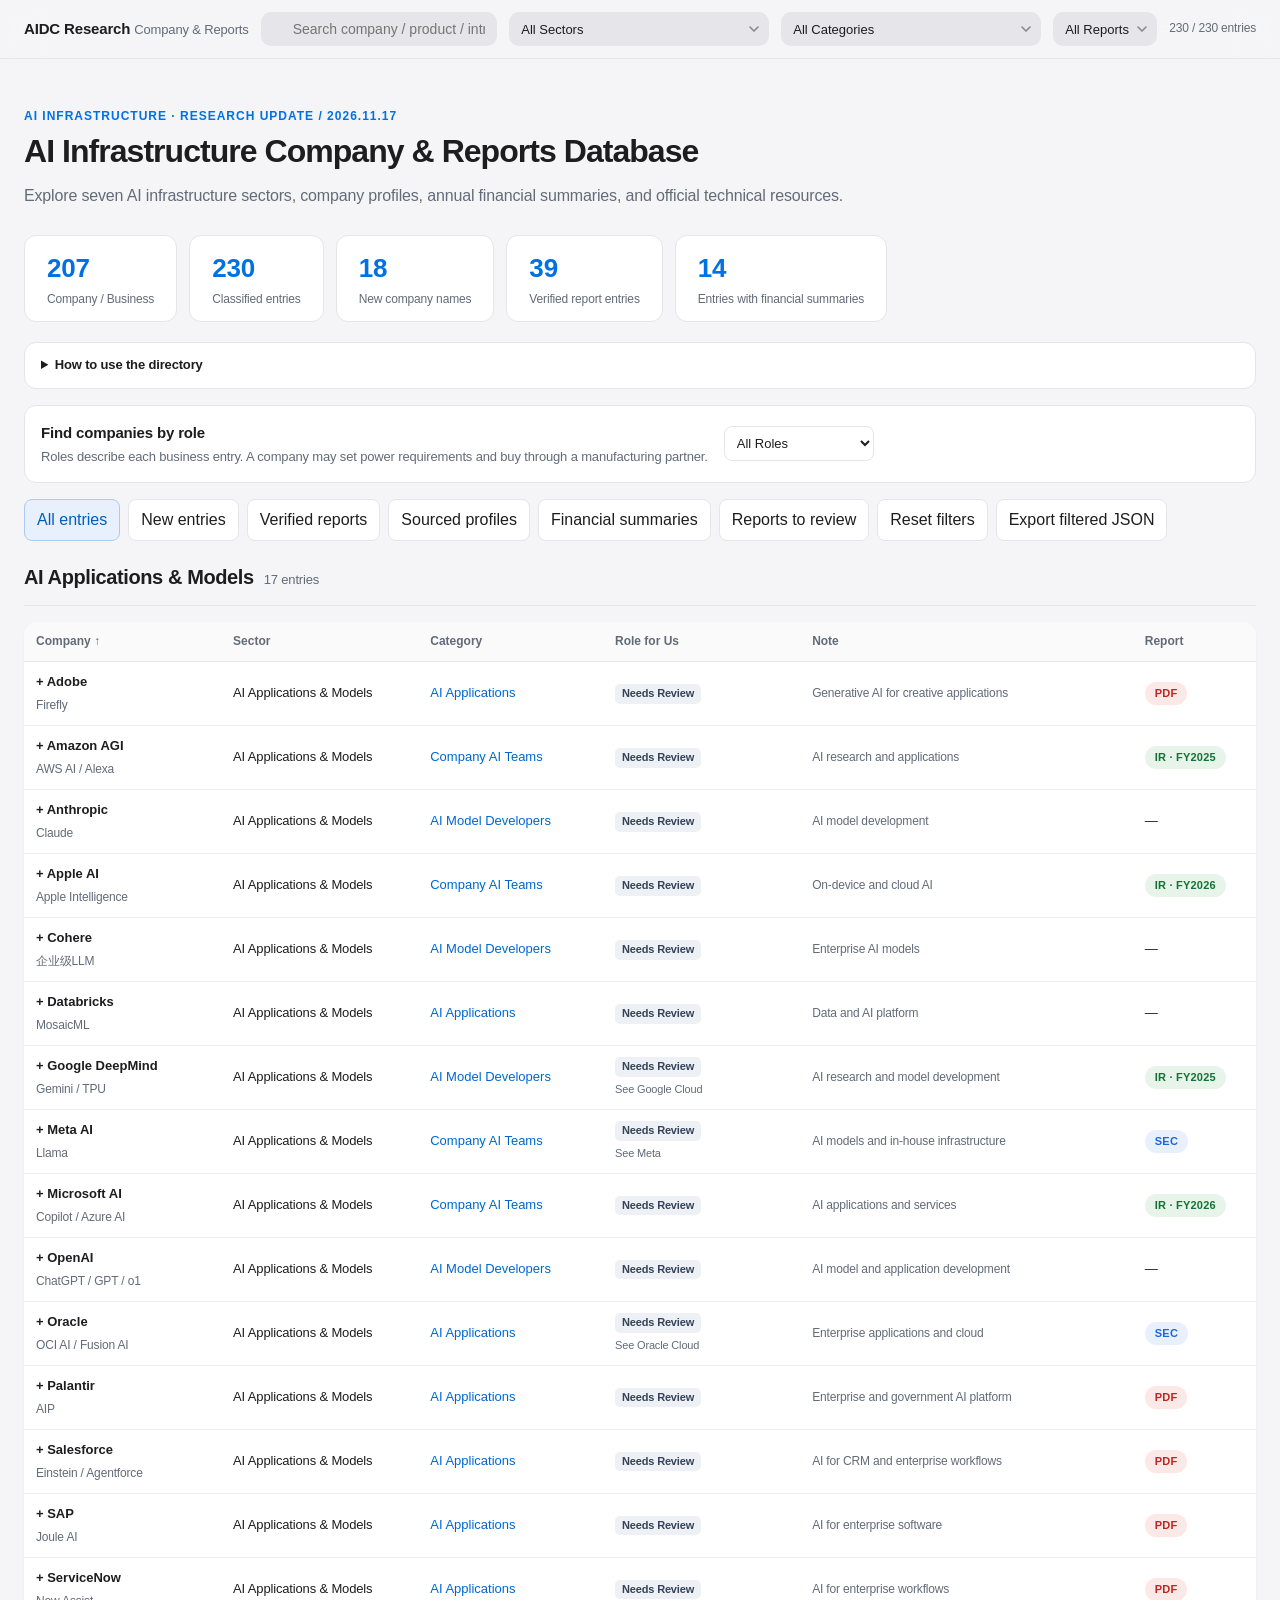
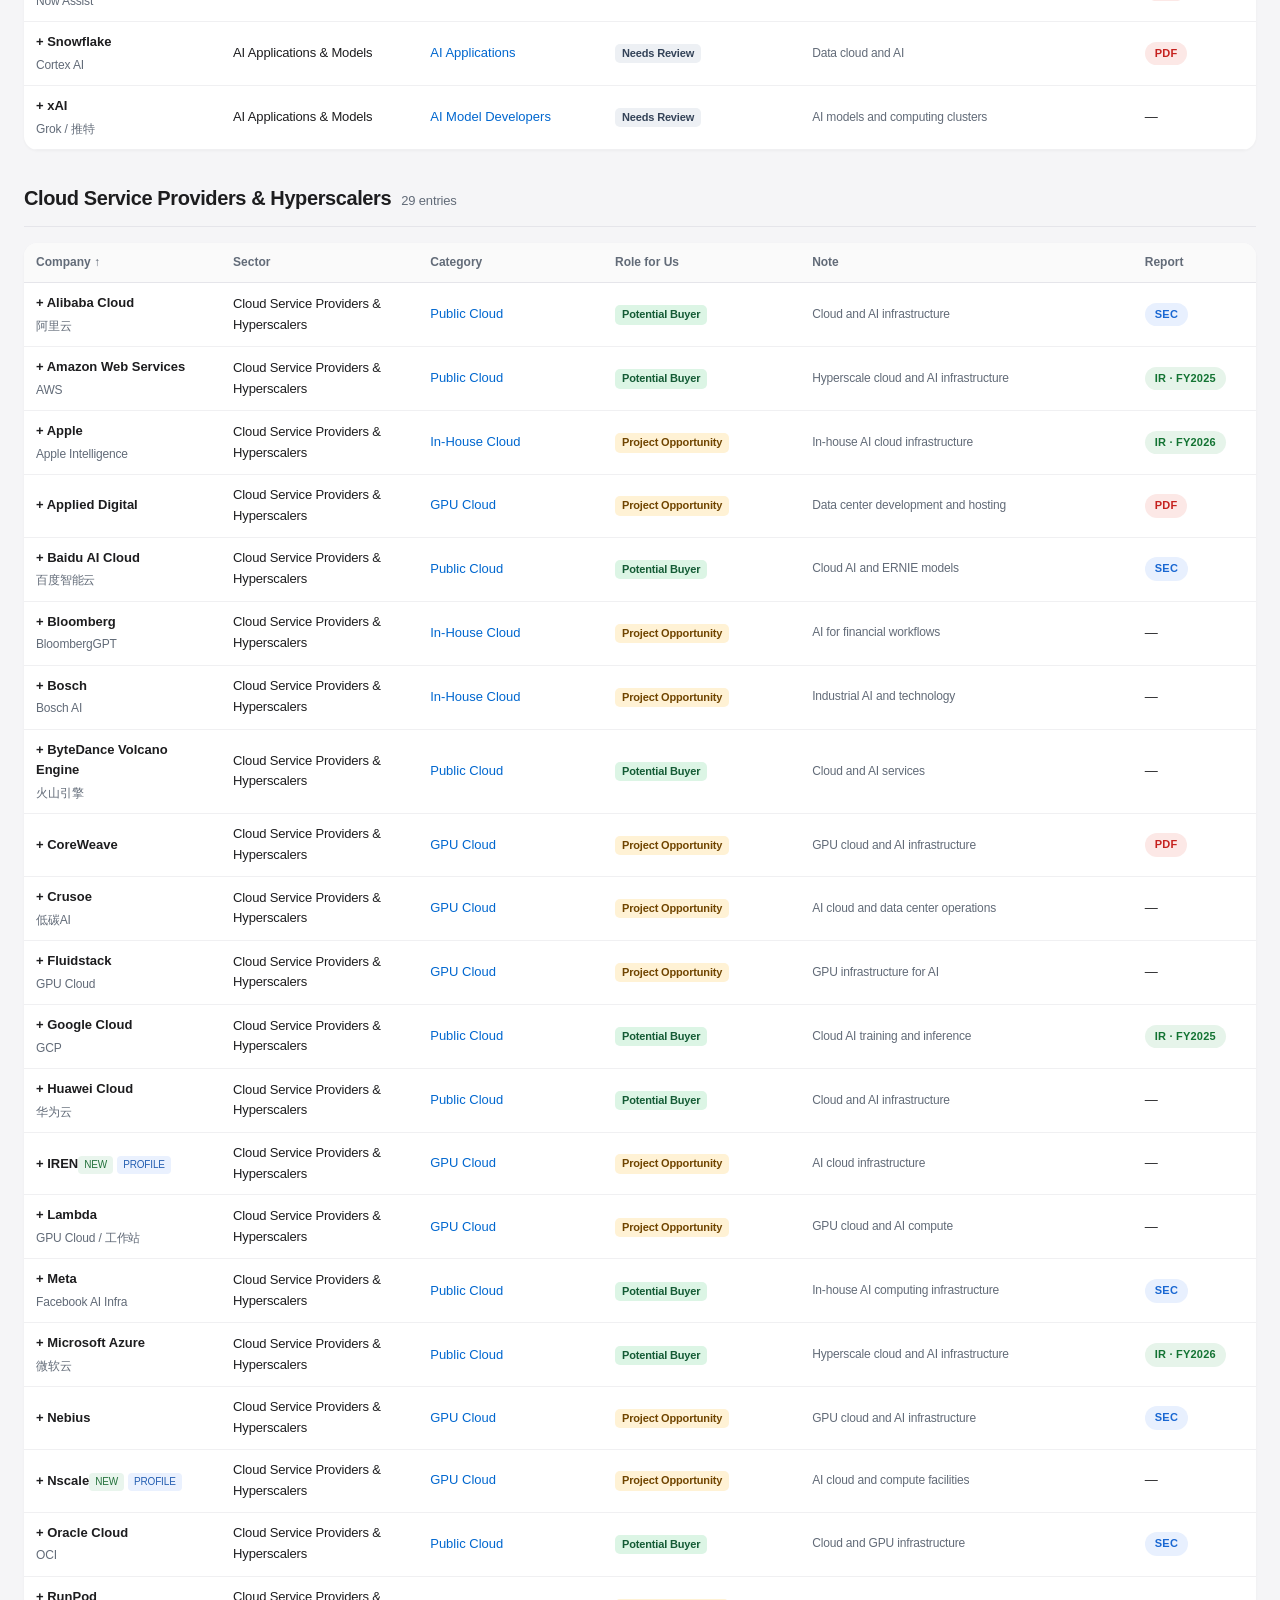
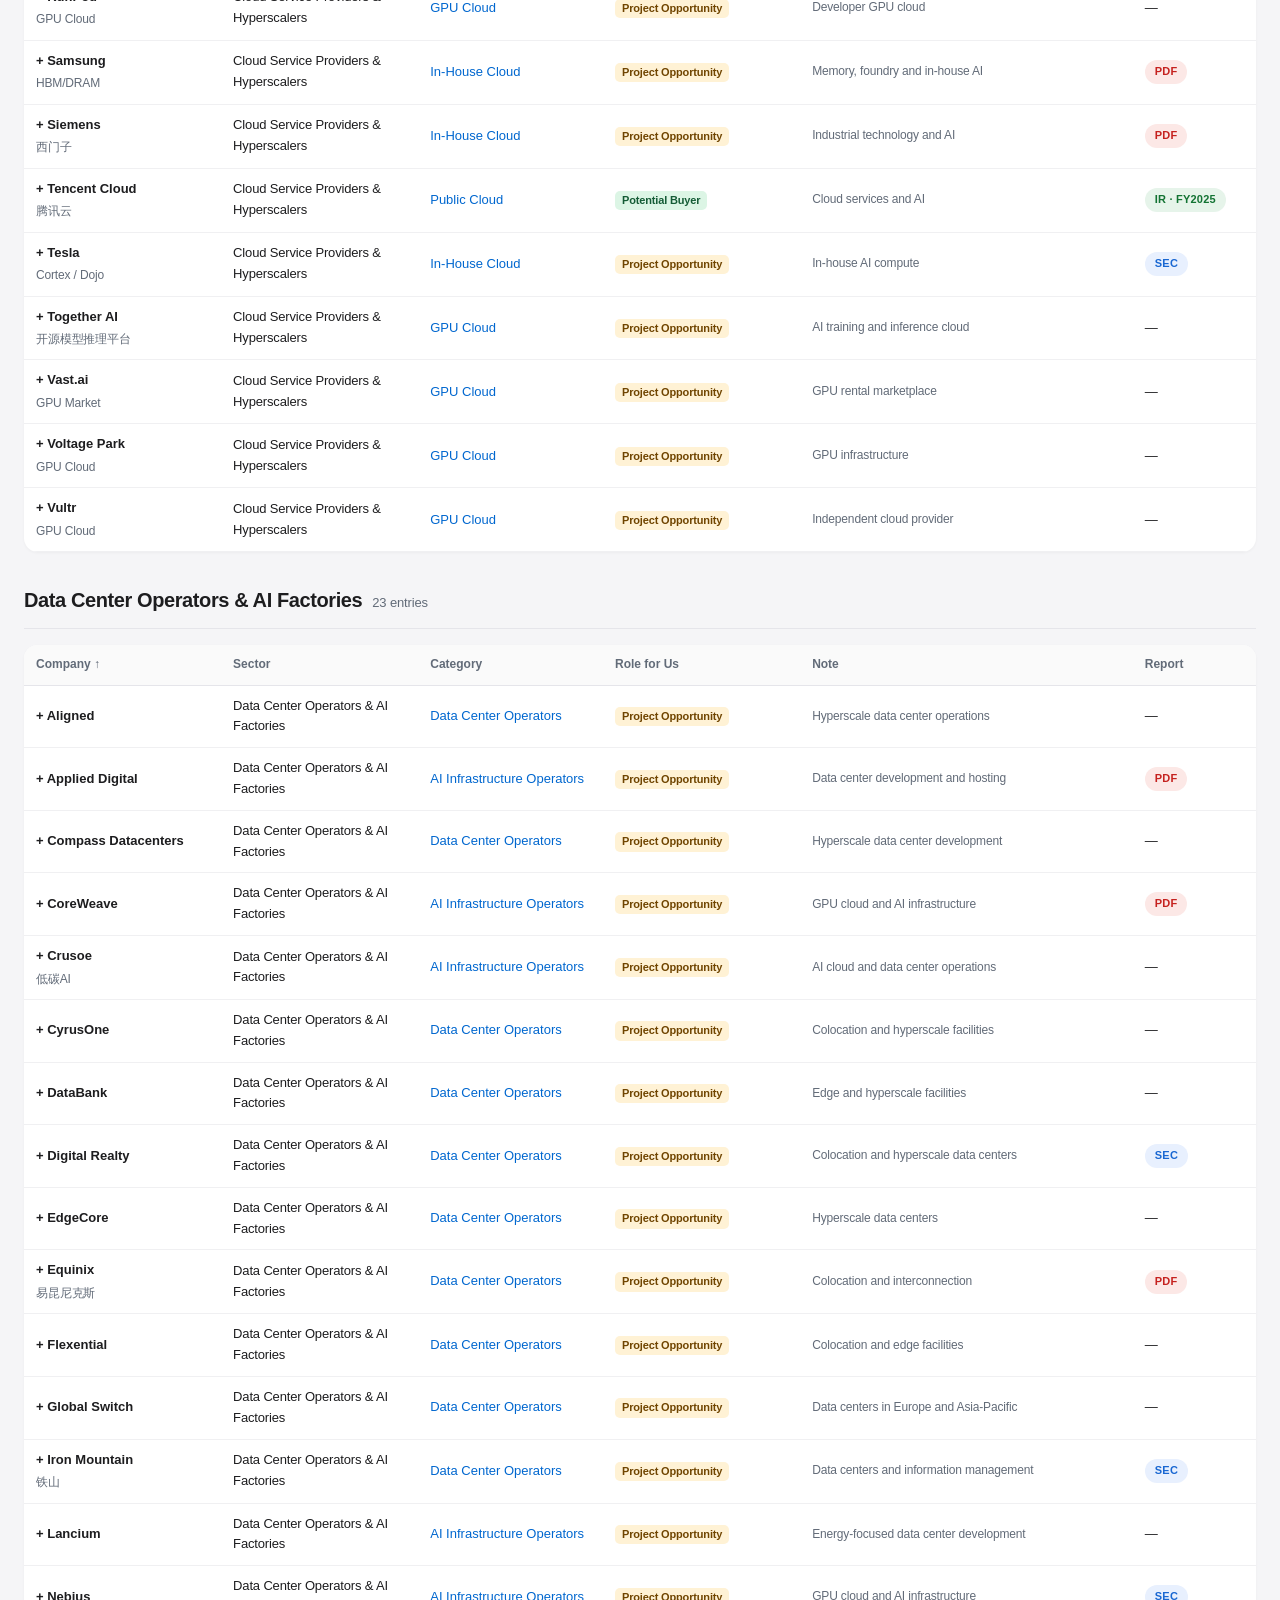
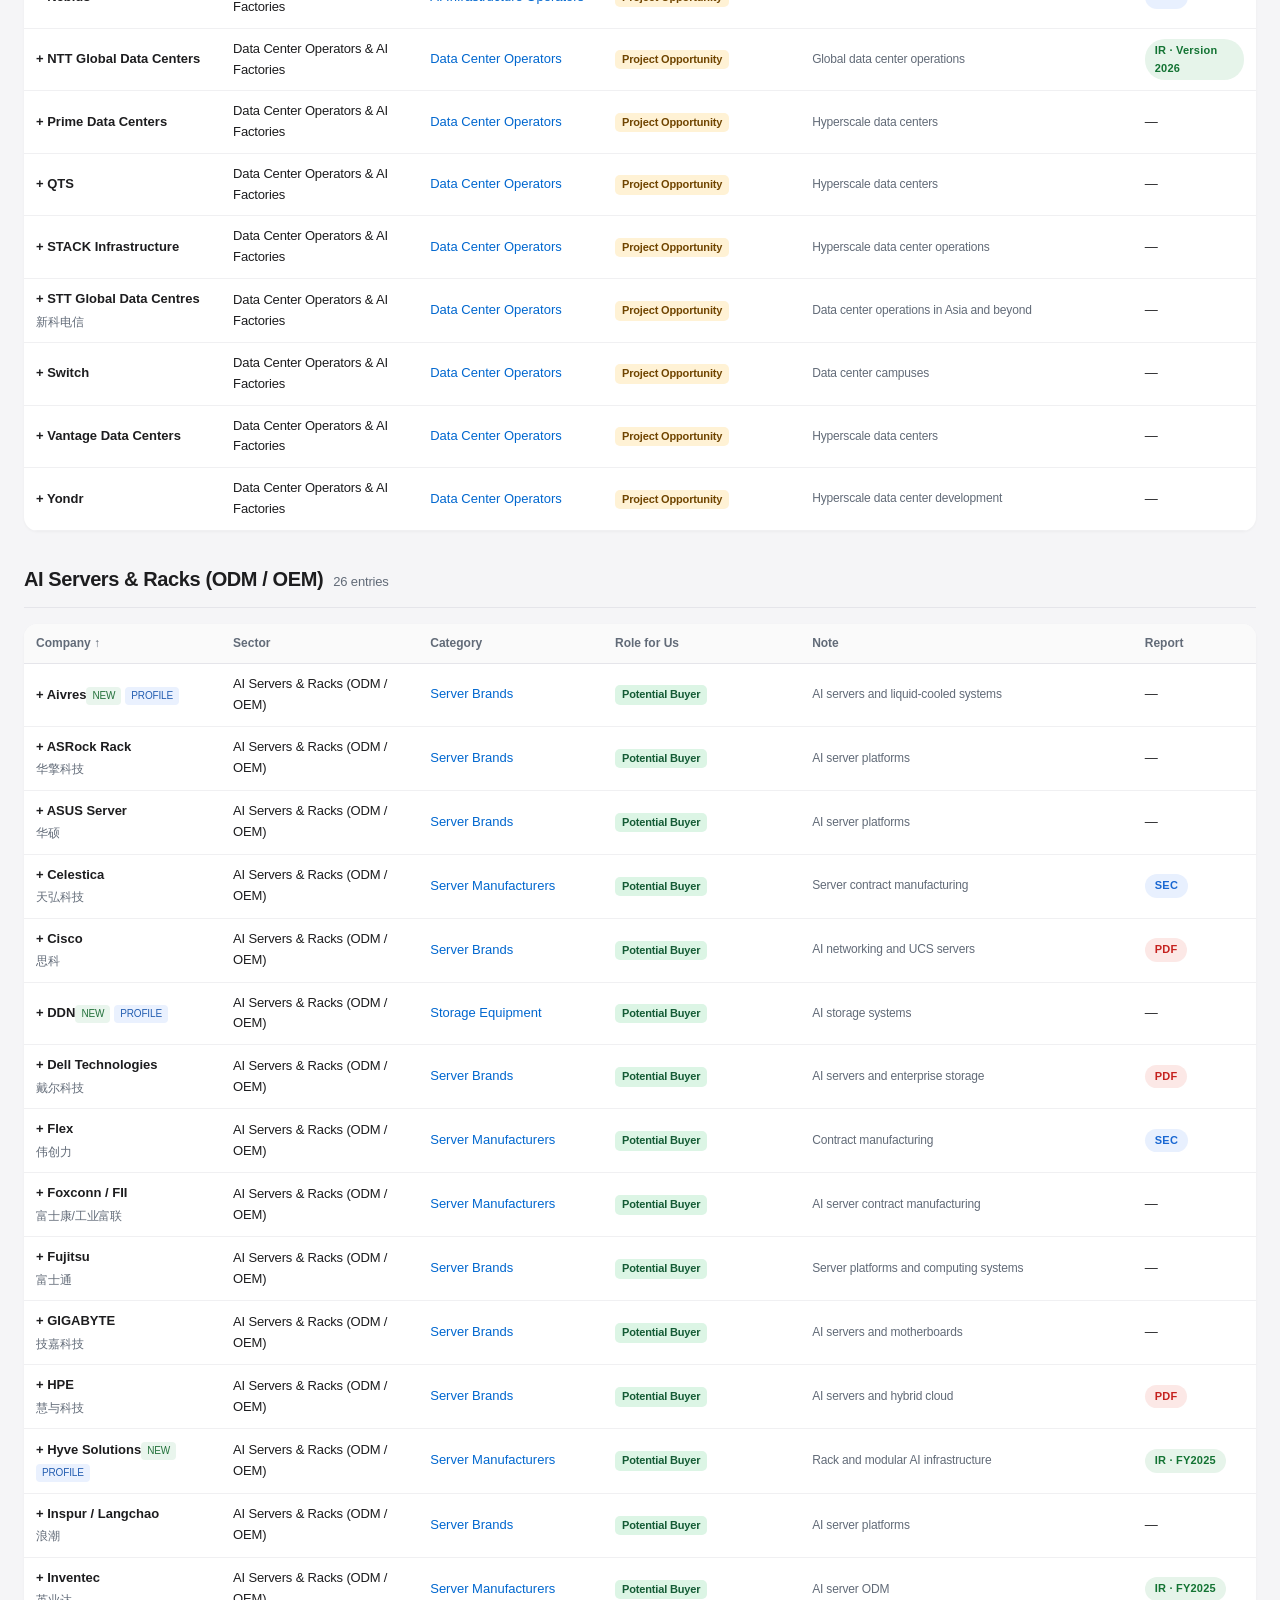
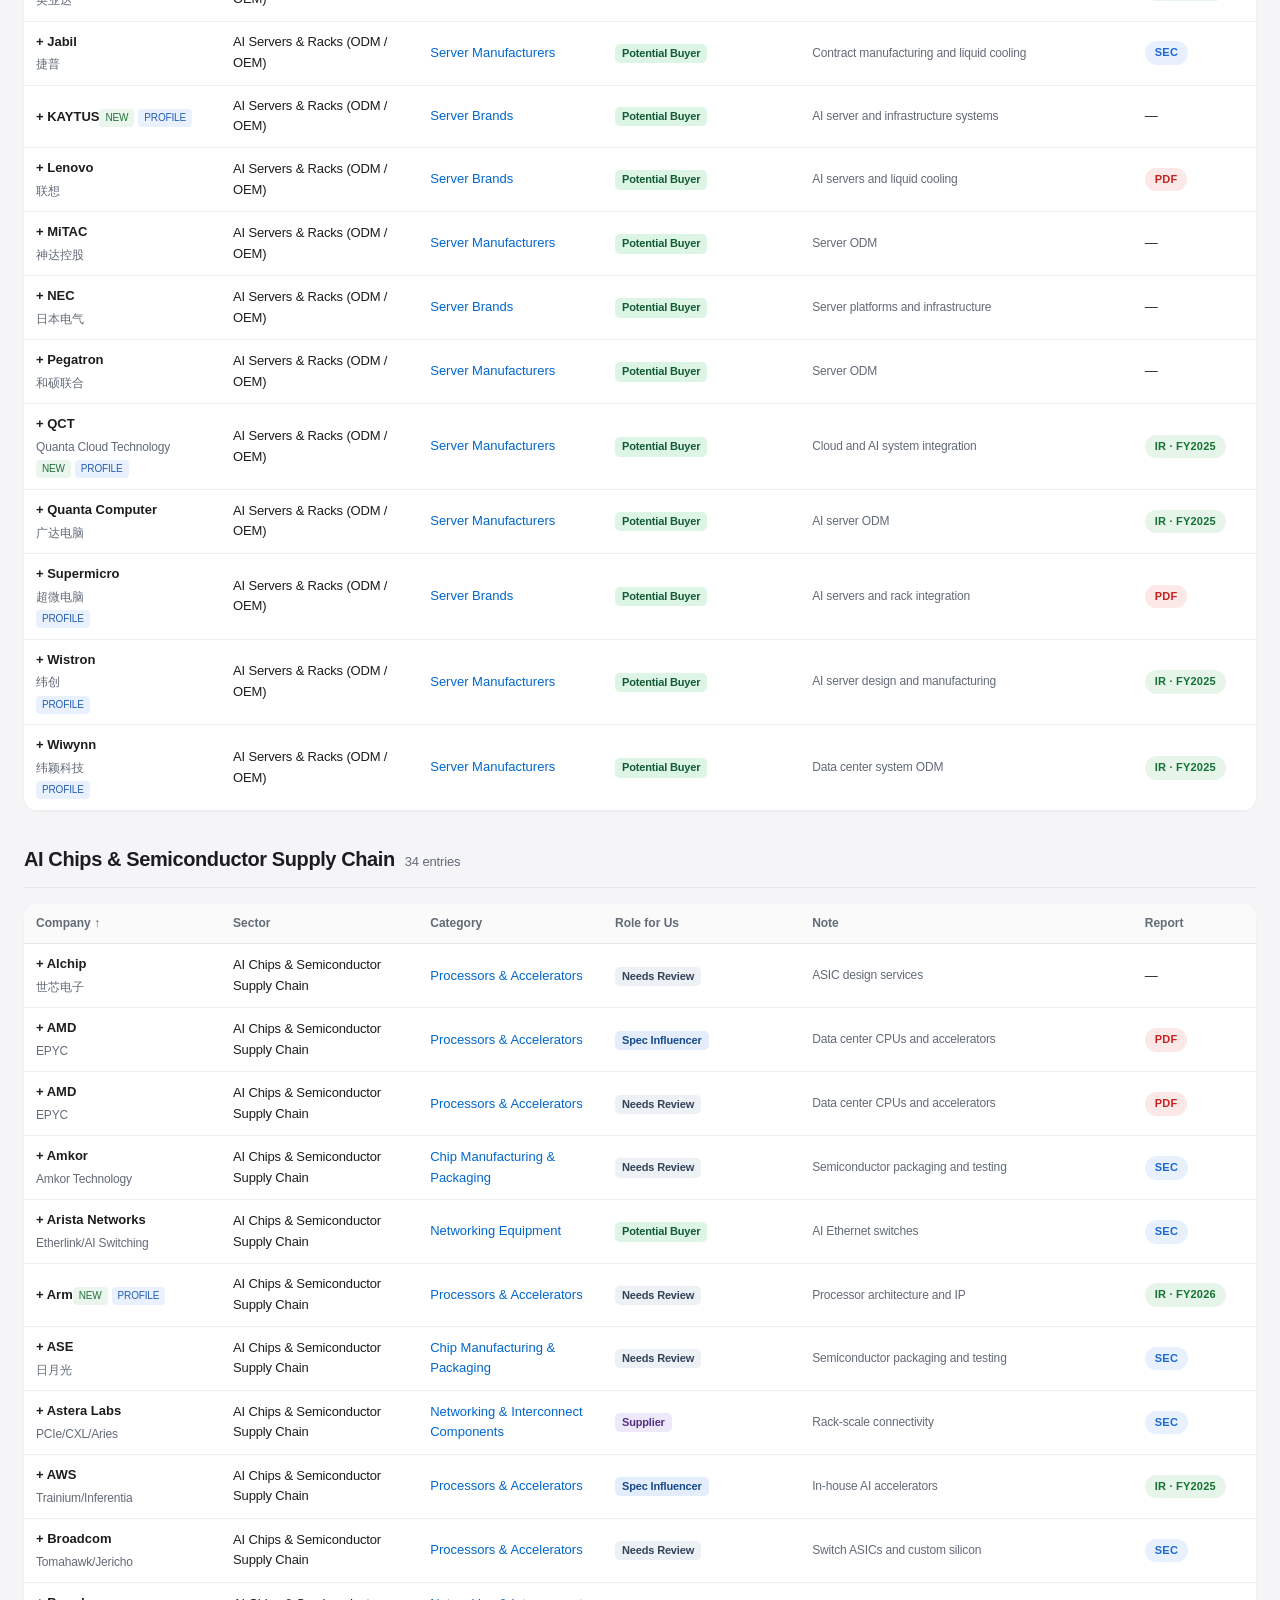
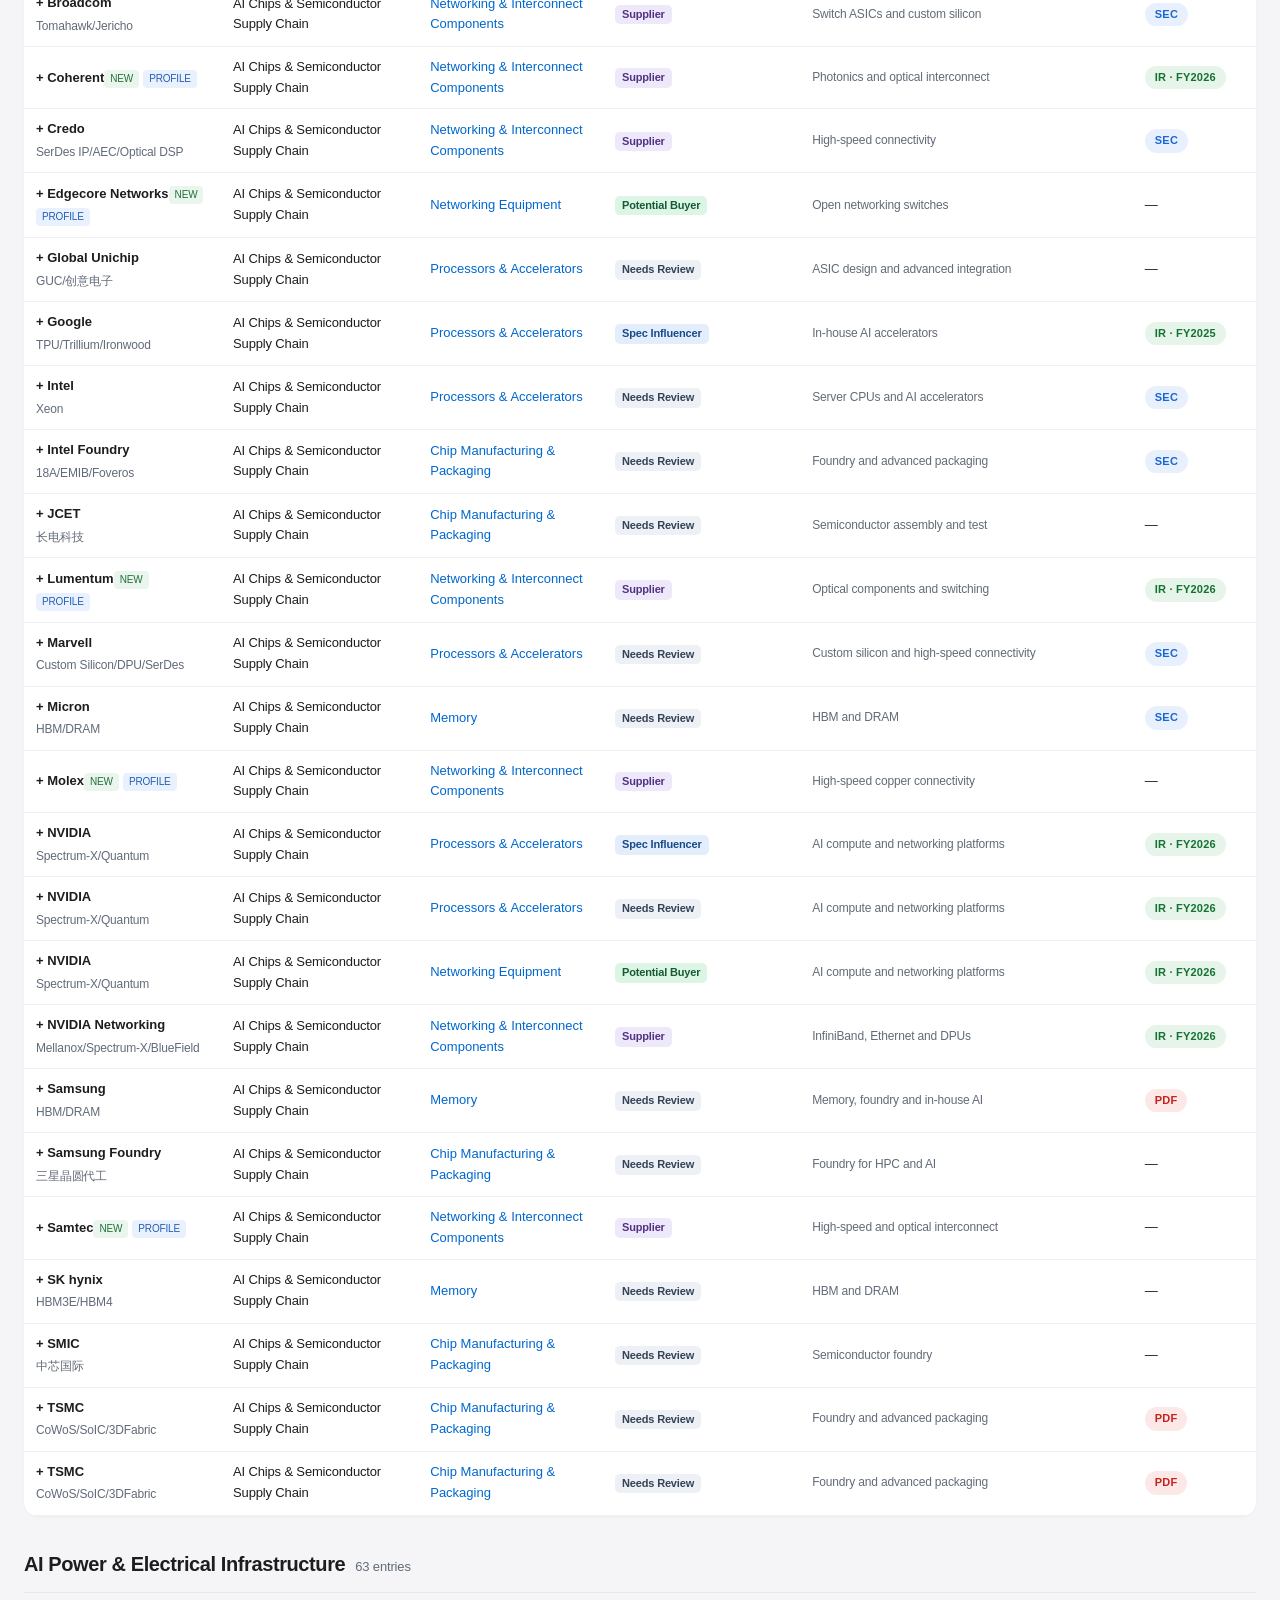
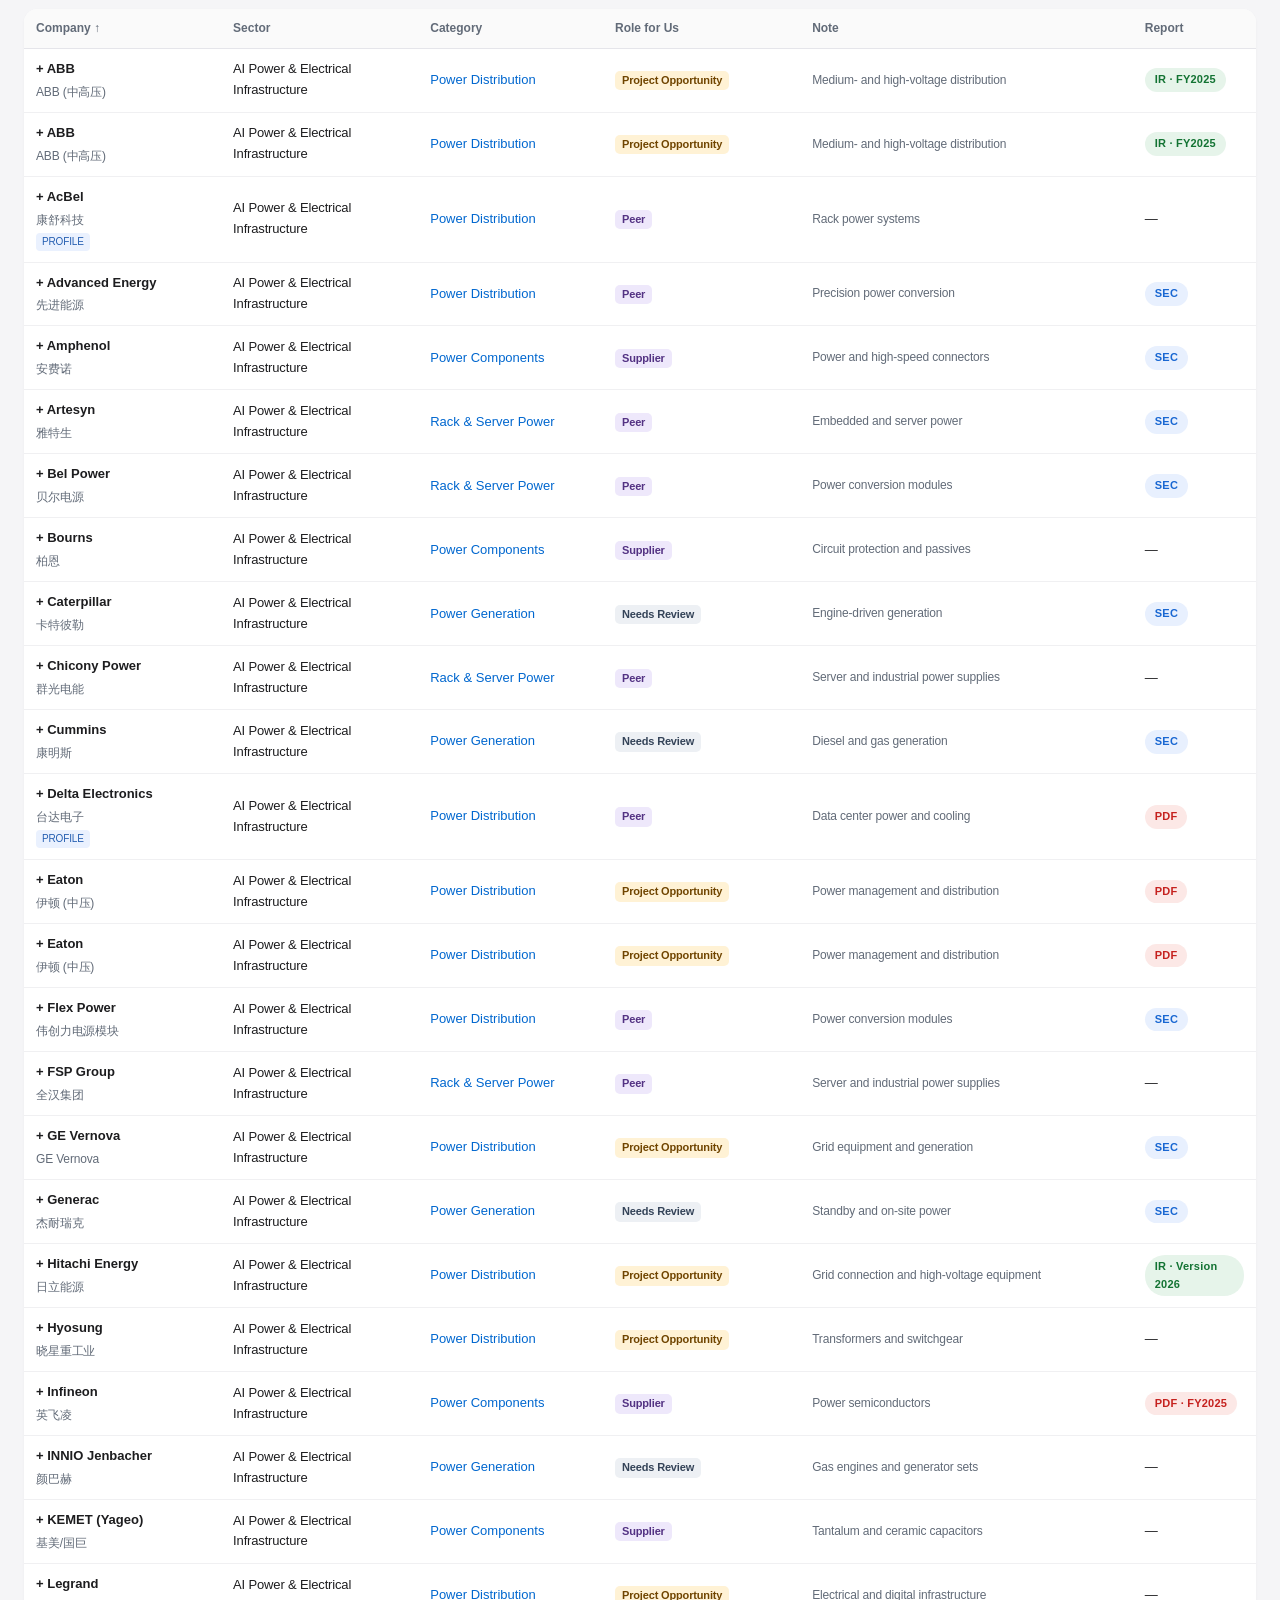
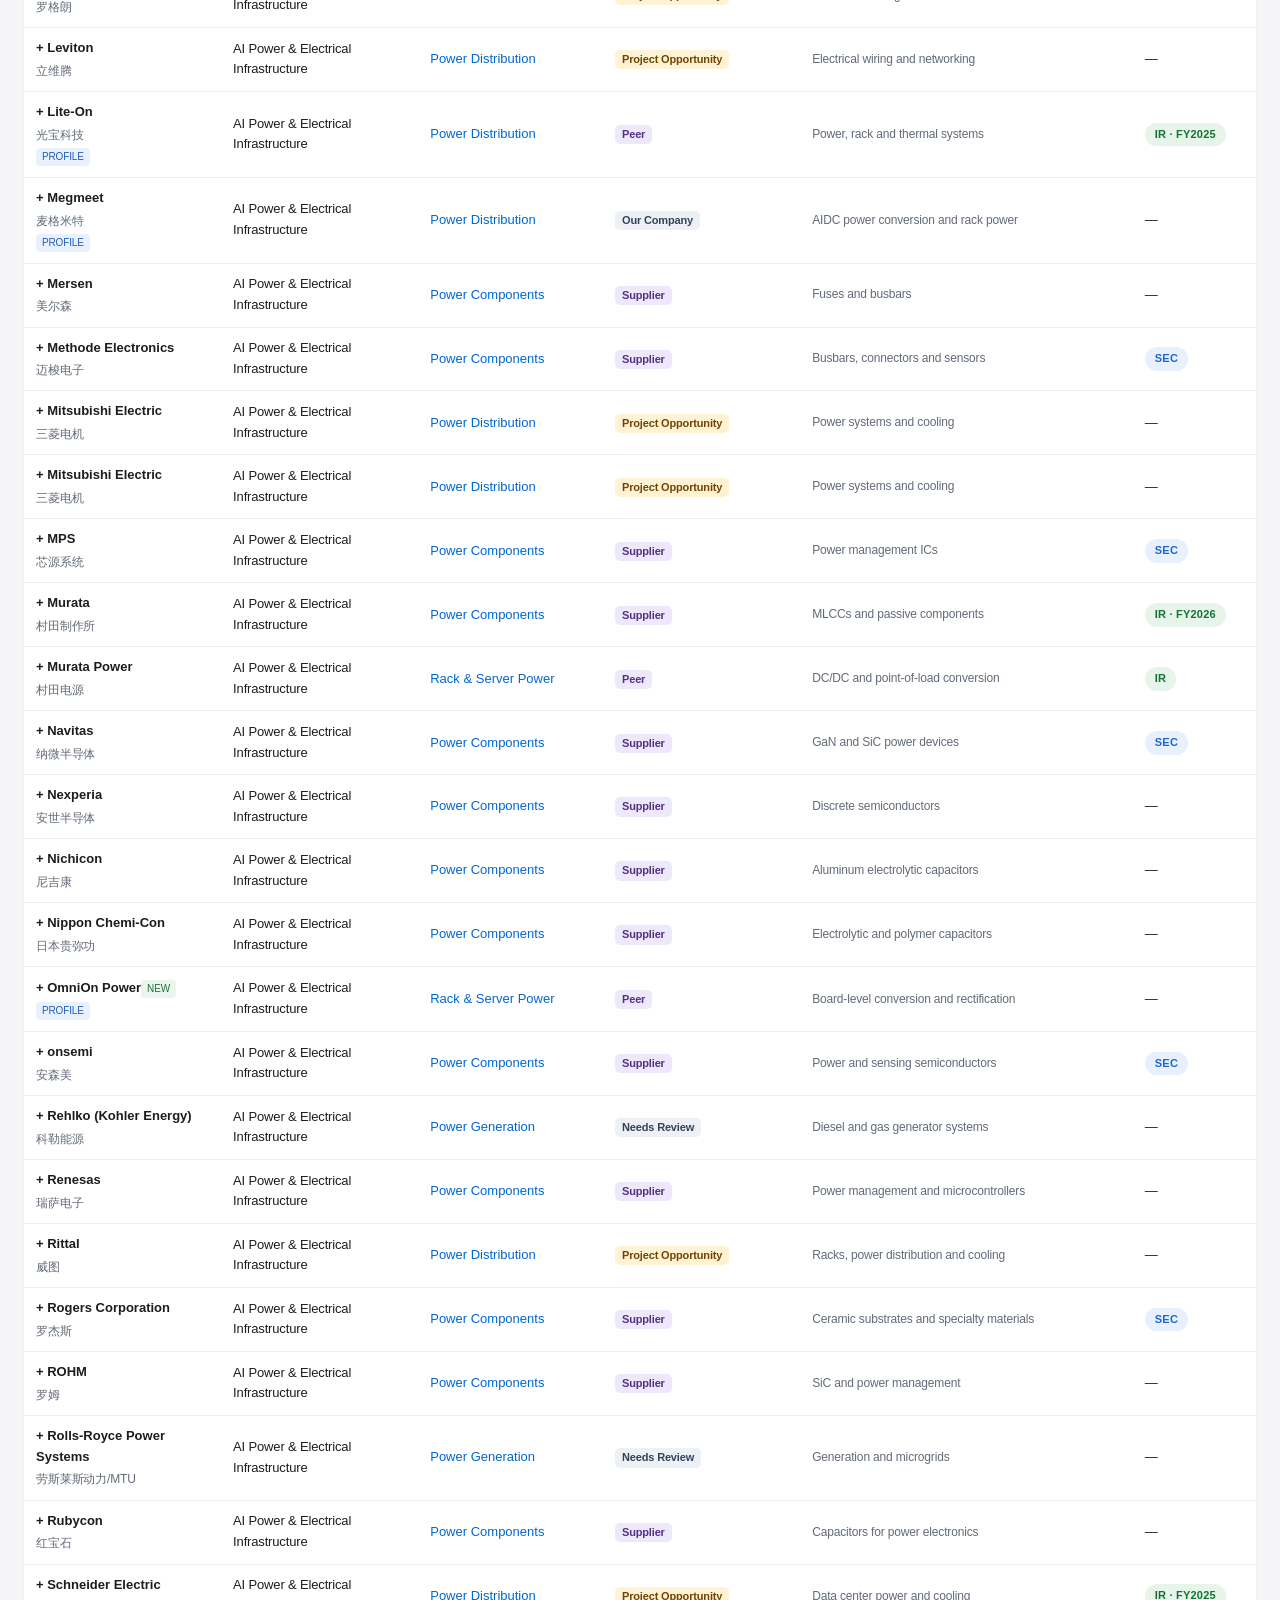
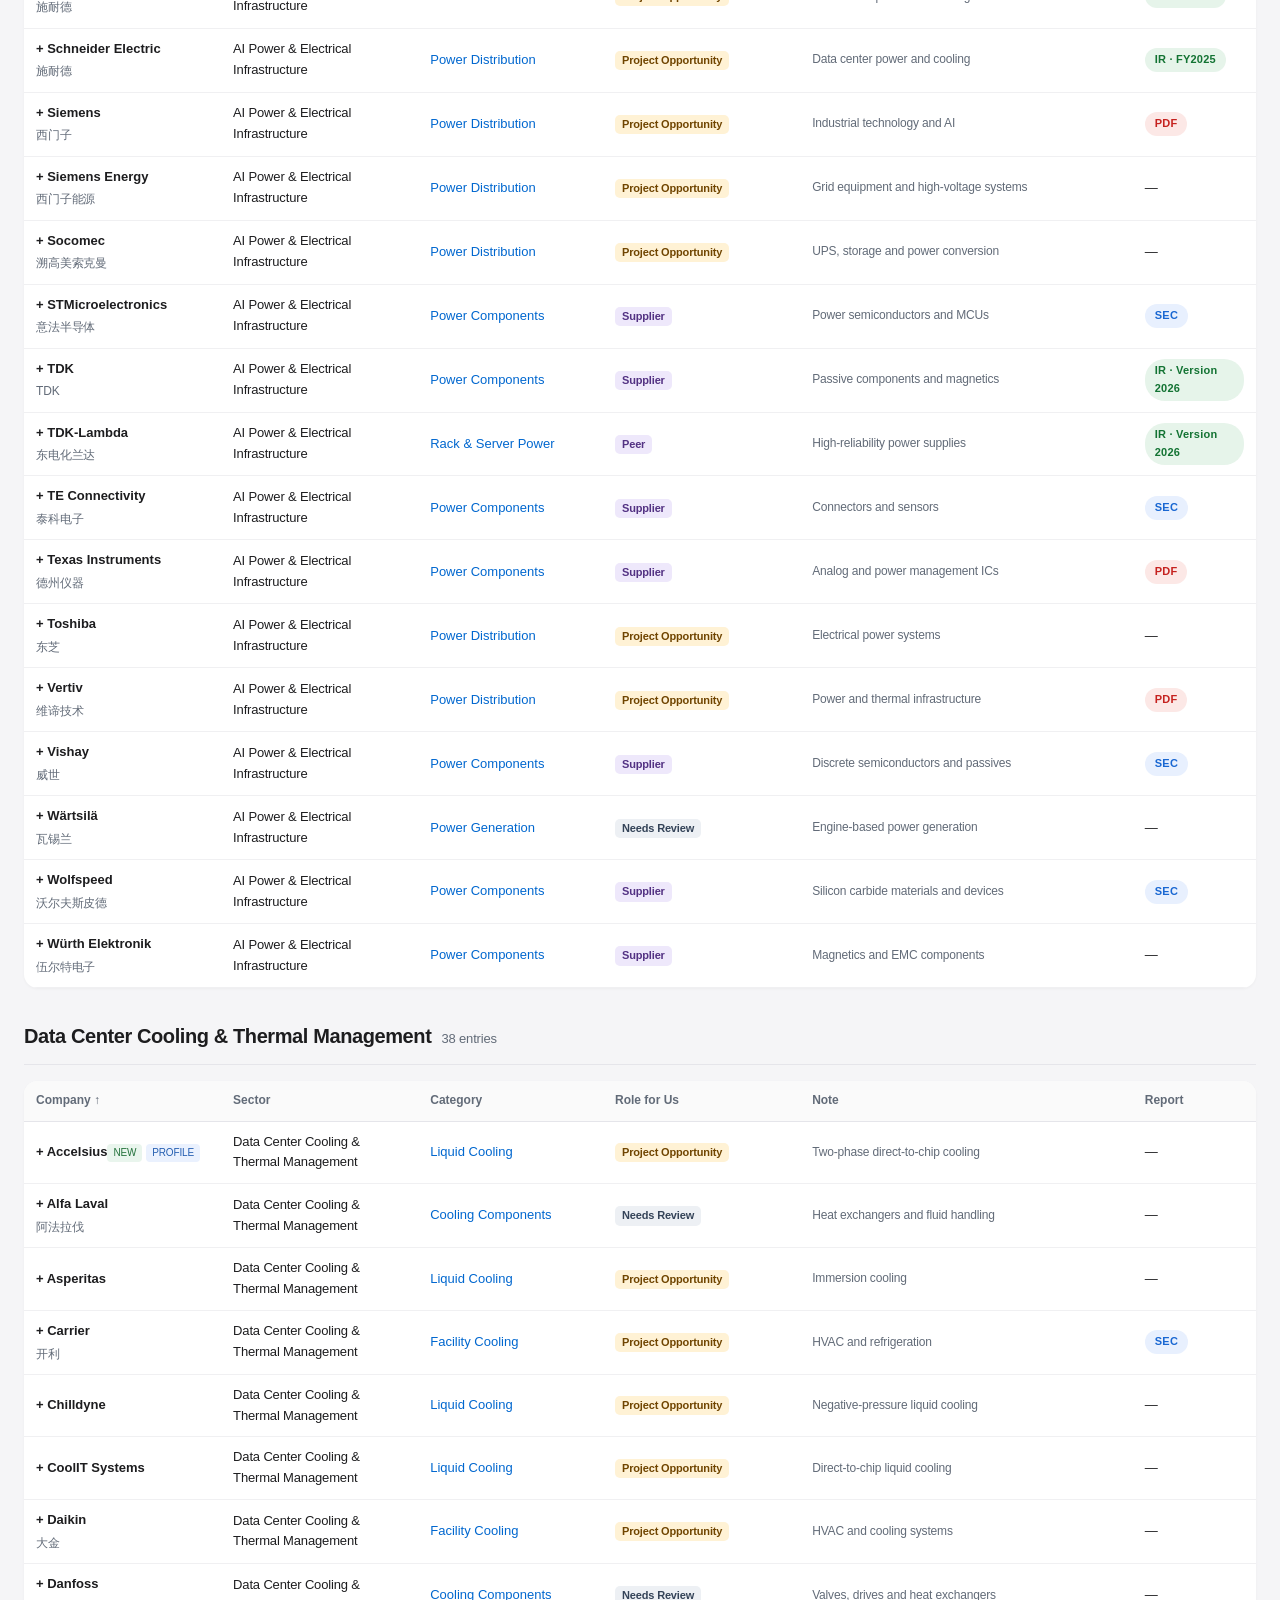
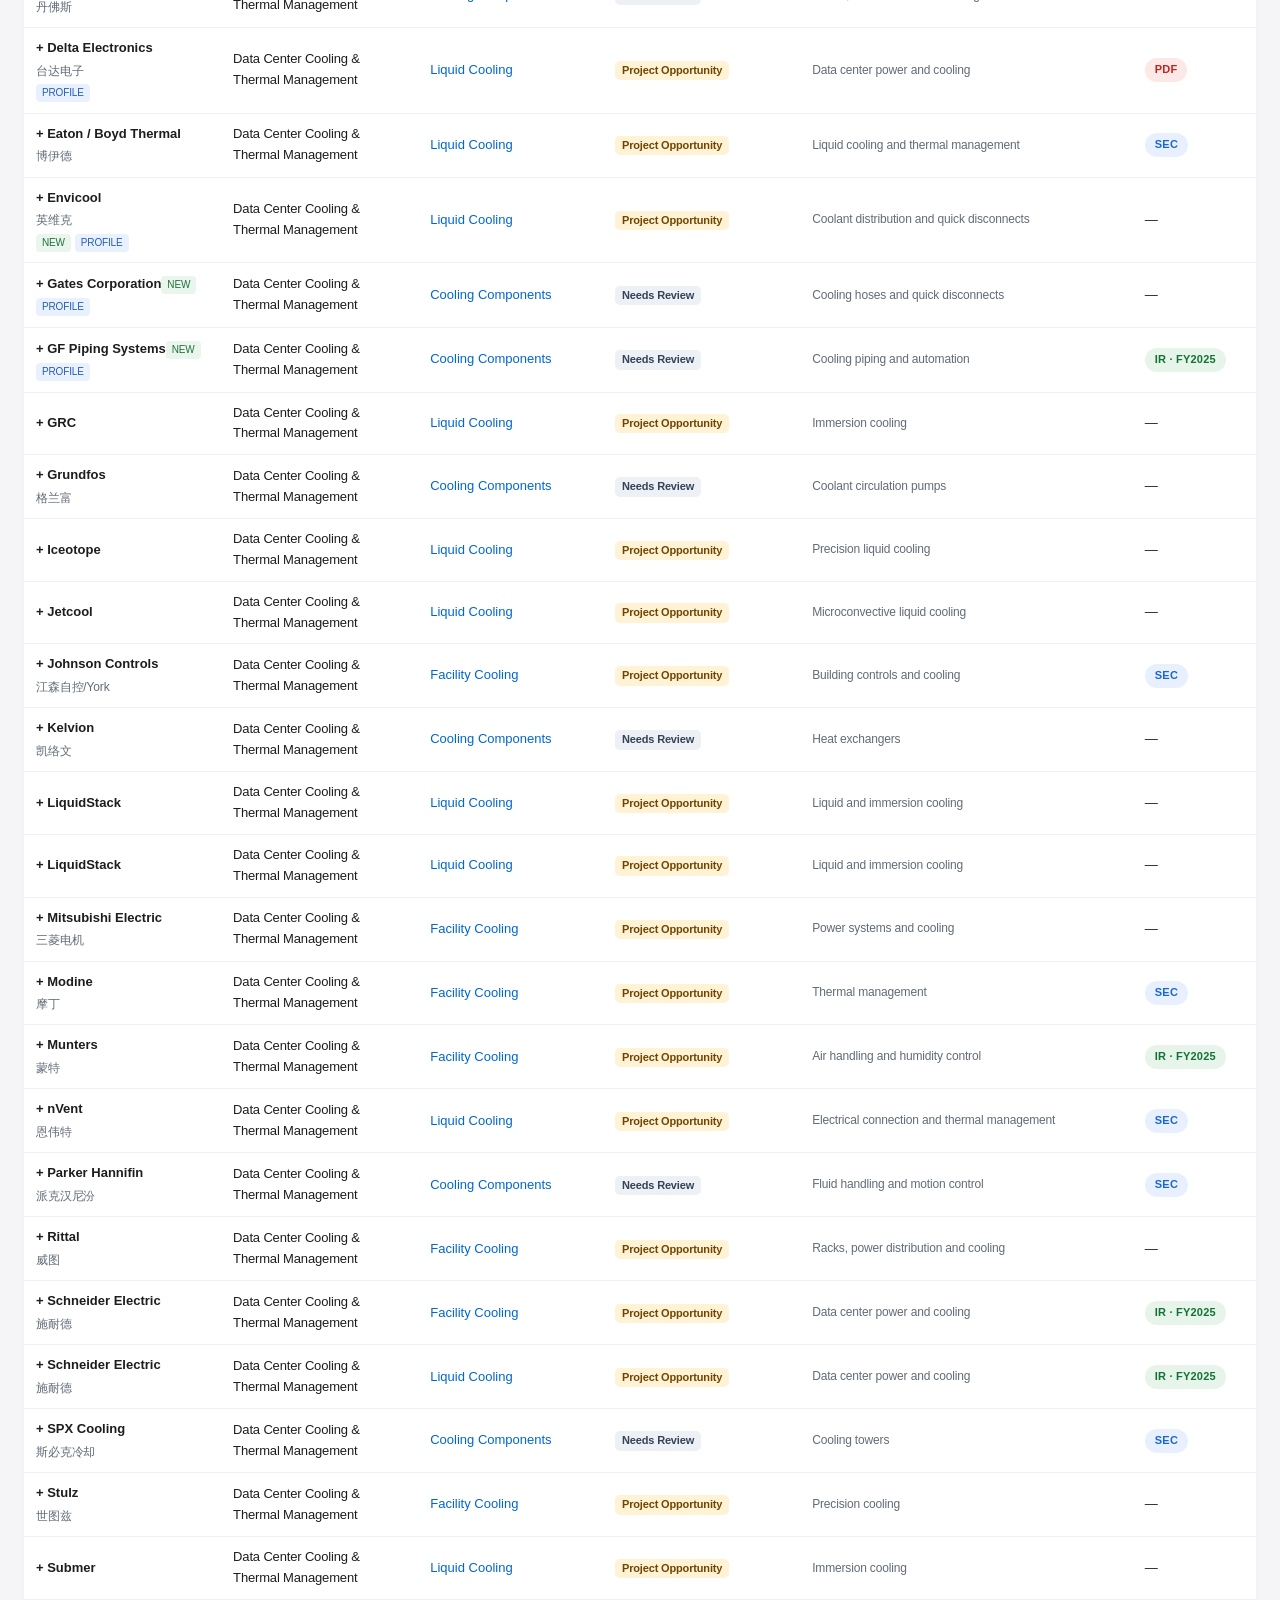
==== index.html @ c08991a0 "Clarify cloud infrastructure buyer and platform roles" ====
<!doctype html><html lang="en"><head><meta charset="utf-8"><meta name="viewport" content="width=device-width,initial-scale=1"><title>AIDC Company & Reports Database</title><style>
  :root {
    --bg: #f5f5f7;
    --card: #ffffff;
    --text: #1d1d1f;
    --text-secondary: #86868b;
    --accent: #0071e3;
    --border: #e5e5ea;
    --shadow-sm: 0 1px 3px rgba(0,0,0,.04);
    --shadow-md: 0 4px 12px rgba(0,0,0,.06);
    --radius: 14px;
    --transition: 0.2s cubic-bezier(0.25, 0.1, 0.25, 1);
  }
  * { box-sizing: border-box; margin: 0; padding: 0; }
  body {
    font-family: -apple-system, BlinkMacSystemFont, "SF Pro Display", "SF Pro Text", "Segoe UI", "Microsoft YaHei", sans-serif;
    background: var(--bg); color: var(--text);
    -webkit-font-smoothing: antialiased;
    line-height: 1.47; letter-spacing: -0.01em;
  }

  .nav {
    position: sticky; top: 0; z-index: 100;
    background: rgba(245,245,247,0.72);
    backdrop-filter: saturate(180%) blur(20px);
    -webkit-backdrop-filter: saturate(180%) blur(20px);
    border-bottom: 1px solid var(--border); padding: 0 24px;
  }
  .nav-inner {
    max-width: 1400px; margin: 0 auto;
    display: flex; align-items: center; gap: 12px; height: 52px;
    flex-wrap: wrap;
  }
  .nav-title { font-size: 15px; font-weight: 600; white-space: nowrap; }
  .nav-title span { color: var(--text-secondary); font-weight: 400; margin-left: 4px; font-size: 13px; }
  .nav input {
    flex: 1; min-width: 140px; max-width: 300px;
    height: 34px; padding: 0 12px 0 32px;
    border: none; border-radius: 10px;
    background: #e5e5ea; color: var(--text);
    font-size: 14px; font-family: inherit;
  }
  .nav input:focus { outline: none; background: #fff; box-shadow: 0 0 0 3px rgba(0,113,227,0.15); }
  .nav select {
    height: 34px; padding: 0 28px 0 12px;
    border: none; border-radius: 10px;
    background: #e5e5ea; color: var(--text);
    font-size: 13px; font-family: inherit; cursor: pointer;
    appearance: none;
    background-image: url("data:image/svg+xml,%3Csvg width='10' height='6' viewBox='0 0 10 6' fill='none' xmlns='http://www.w3.org/2000/svg'%3E%3Cpath d='M1 1l4 4 4-4' stroke='%2386868b' stroke-width='1.5' stroke-linecap='round'/%3E%3C/svg%3E");
    background-repeat: no-repeat; background-position: right 10px center;
  }
  .nav select:focus { outline: none; background-color: #fff; box-shadow: 0 0 0 3px rgba(0,113,227,0.15); }
  .nav-stats { font-size: 12px; color: var(--text-secondary); white-space: nowrap; }

  .main { max-width: 1400px; margin: 0 auto; padding: 24px; }

  .hero { text-align: center; padding: 32px 0 20px; }
  .hero h1 { font-size: 36px; font-weight: 700; letter-spacing: -0.03em; }
  .hero p { font-size: 16px; color: var(--text-secondary); margin-top: 6px; }

  .summary {
    display: flex; justify-content: center; gap: 24px; flex-wrap: wrap;
    padding: 16px 0 24px;
  }
  .summary-item { text-align: center; }
  .summary-item .num { font-size: 28px; font-weight: 700; color: var(--accent); }
  .summary-item .lbl { font-size: 12px; color: var(--text-secondary); }

  .section { margin-bottom: 32px; }
  .section-header {
    display: flex; align-items: baseline; gap: 10px;
    padding: 0 0 12px 0; border-bottom: 1px solid var(--border); margin-bottom: 16px;
  }
  .section-header h2 { font-size: 20px; font-weight: 700; letter-spacing: -0.02em; }
  .section-header .count { font-size: 13px; color: var(--text-secondary); font-weight: 500; }

  .table-wrap {
    background: var(--card); border-radius: var(--radius);
    overflow: hidden; box-shadow: var(--shadow-sm);
  }
  table { width: 100%; border-collapse: collapse; font-size: 13px; }
  thead { position: sticky; top: 52px; z-index: 10; }
  th {
    text-align: left; padding: 10px 12px;
    background: #fafafa; color: var(--text-secondary);
    font-weight: 500; font-size: 12px; text-transform: uppercase;
    letter-spacing: 0.02em; border-bottom: 1px solid var(--border);
    cursor: pointer; user-select: none; white-space: nowrap;
  }
  th:hover { color: var(--accent); }
  th .sort-arrow { font-size: 10px; margin-left: 2px; }
  td { padding: 10px 12px; border-bottom: 1px solid #f0f0f2; vertical-align: middle; }
  tr.data-row { cursor: pointer; transition: background 0.1s; }
  tr.data-row:hover { background: #f8f8fa; }
  .co-name { font-weight: 600; color: var(--text); }
  .co-alias { color: var(--text-secondary); font-size: 12px; margin-left: 6px; }
  .co-note { color: var(--text-secondary); font-size: 12px; max-width: 240px; overflow: hidden; text-overflow: ellipsis; white-space: nowrap; }

  .badge {
    display: inline-block; padding: 3px 10px; border-radius: 20px;
    font-size: 11px; font-weight: 600; text-decoration: none;
    letter-spacing: 0.02em; transition: opacity 0.15s;
  }
  .badge:hover { opacity: 0.8; }
  .badge-sec { background: #e8f0fe; color: #1967d2; }
  .badge-pdf { background: #fce8e6; color: #c5221f; }
  .badge-ir { background: #e6f4ea; color: #137333; }
  .badge-private { background: #f1f3f4; color: #5f6368; }
  .badge-review { background: #fef7e0; color: #e37400; }

  .detail-row td { padding: 0; border-bottom: 2px solid var(--accent); background: #fafbfc; }
  .detail-card { padding: 16px 20px; display: grid; grid-template-columns: repeat(auto-fit, minmax(200px, 1fr)); gap: 12px; font-size: 13px; }
  .detail-card .field { }
  .detail-card .field-label { font-size: 11px; color: var(--text-secondary); text-transform: uppercase; letter-spacing: 0.03em; }
  .detail-card .field-value { font-weight: 500; margin-top: 2px; }
  .detail-card .rel-tag {
    display: inline-block; padding: 2px 8px; border-radius: 4px;
    font-size: 11px; font-weight: 600; margin-top: 4px;
  }
  .rel-compete { background: #fce8e6; color: #c5221f; }
  .rel-supply { background: #e6f4ea; color: #137333; }
  .rel-customer { background: #e8f0fe; color: #1967d2; }
  .rel-peer { background: #f1f3f4; color: #5f6368; }

  #loading { text-align: center; padding: 80px 20px; color: var(--text-secondary); font-size: 16px; }
  #loading.hidden { display: none; }

  .footer {
    text-align: center; padding: 40px 20px 32px;
    color: var(--text-secondary); font-size: 12px;
  }
  .footer a { color: var(--accent); text-decoration: none; }
  .footer p { margin-top: 8px; }

  @media (max-width: 768px) {
    .nav-inner { height: auto; padding: 8px 0; gap: 8px; }
    .hero h1 { font-size: 24px; }
    .summary { gap: 16px; }
    .summary-item .num { font-size: 22px; }
    th, td { padding: 8px; font-size: 11px; }
    .co-note { max-width: 120px; }
    .detail-card { grid-template-columns: 1fr 1fr; }
  }

:root{--text-secondary:#626b78}body{line-height:1.6}.hero{text-align:left;padding:24px 0 12px}.hero h1{font-size:32px}.hero p{max-width:1000px}.eyebrow{color:var(--accent);font-size:12px;font-weight:600;letter-spacing:1px}.nav-inner{max-width:1400px;height:auto;min-height:58px;padding:10px 0}.nav input{max-width:400px}.nav select{max-width:260px}.summary{justify-content:flex-start;gap:12px;padding:14px 0 20px}.summary-item{background:white;border:1px solid var(--border);border-radius:12px;padding:12px 22px;min-width:130px;text-align:left}.summary-item .num{font-size:26px}.guide{border:1px solid var(--border);border-radius:12px;background:#fff;padding:12px 16px;margin-bottom:16px;font-size:13px}.guide summary{cursor:pointer;font-weight:600}.guide p{margin-top:9px;max-width:1100px}.toolbar{display:flex;flex-wrap:wrap;gap:8px;align-items:center;margin-bottom:20px}button{font:inherit;cursor:pointer;border:1px solid var(--border);background:white;border-radius:8px;padding:7px 12px;color:var(--text)}button:hover{border-color:var(--accent);color:var(--accent)}button.active{background:#e8f0fe;border-color:#aacbf3;color:#005dbb}button:focus-visible,a:focus-visible,summary:focus-visible{outline:3px solid #0071e3;outline-offset:3px}a{color:#0067cf;text-decoration:none}a:hover{text-decoration:underline}.table-wrap{overflow-x:auto}table{min-width:840px;table-layout:fixed}th:nth-child(1){width:24%}th:nth-child(2){width:18%}th:nth-child(3){width:18%}th:nth-child(4){width:22%}th:nth-child(5){width:18%}th{cursor:default}th button{background:none;border:0;padding:0;color:inherit;font-size:12px;font-weight:600}thead{position:static}.company-button{border:0;background:none;padding:0;text-align:left;font-weight:600}.co-alias{display:block;margin:3px 0 0}.co-note{max-width:none;white-space:normal;display:block}.small{font-size:11px;color:var(--text-secondary);display:block;margin-top:4px}.pill{display:inline-block;font-size:10px;padding:1px 6px;border-radius:4px;background:#e9f5ed;color:#23713b;margin:3px 4px 0 0}.pill.update{background:#eaf1fe;color:#245eb1}.detail-card{grid-template-columns:repeat(3,minmax(0,1fr));gap:20px;padding:24px}.field-value{line-height:1.8;overflow-wrap:anywhere}.wide{grid-column:1/-1}.detail-card .field-label{font-size:12px;font-weight:600;color:#526171}.detail-card ul{padding-left:19px}.source-list li{margin:6px 0}.source-kind{font-size:11px;font-weight:600;color:#626b78;margin-right:8px}.original{background:#f0f2f5;border-radius:8px;padding:12px}.muted{color:var(--text-secondary)}.empty{padding:40px;text-align:center;background:white;border-radius:12px}.footer{line-height:1.9}.category-button{padding:0;border:0;background:none;text-align:left;color:#0067cf}
.category-button:hover,.category-button[aria-pressed="true"]{text-decoration:underline}#navStats{margin-left:auto}.badge{white-space:normal}.summary-item .lbl{color:#626b78}@media(max-width:768px){.main{padding:16px}.hero h1{font-size:24px}.nav{position:static;padding:0 16px}.nav-inner{gap:8px}.nav-title{width:100%}.nav input{width:100%;max-width:none}.nav select{max-width:100%;flex:1}.detail-card{grid-template-columns:1fr;min-width:0}.summary-item{min-width:100px;padding:10px 14px}.summary-item .num{font-size:22px}.wide{grid-column:auto}table{min-width:850px}}
.supply-overview{margin:0 0 16px;padding:15px 16px;border:1px solid var(--border);border-radius:12px;background:white;display:flex;flex-wrap:wrap;align-items:center;gap:10px 16px}
.supply-overview h2{font-size:15px;margin:0}.supply-overview p{font-size:13px;color:var(--text-secondary);margin:2px 0 0}
.supply-overview select{font:inherit;font-size:13px;padding:8px;max-width:100%;border:1px solid var(--border);border-radius:8px;background:white;color:var(--text)}
.supply-tag{display:inline-block;margin-top:5px;color:#245576;background:#eaf4fc;border-radius:4px;padding:1px 5px;font-size:11px}
.supply-detail{background:#f2f7fc;border:1px solid #d5e3ef;padding:14px;border-radius:10px;font-size:13px}
.supply-detail h3{margin:0;font-size:15px}.supply-detail dl{margin:10px 0;display:grid;gap:5px 12px;grid-template-columns:max-content 1fr}.supply-detail dt{font-weight:600}.supply-detail dd{margin:0}
.supply-source{margin:10px 0 0}
.table-wrap table{min-width:1000px}
th:nth-child(1){width:16%}th:nth-child(2){width:16%}th:nth-child(3){width:15%}th:nth-child(4){width:22%}th:nth-child(5){width:21%}th:nth-child(6){width:10%}
.customer-badge{display:inline-block;border-radius:5px;padding:2px 7px;font-size:11px;font-weight:700;line-height:1.4;background:#edf0f4;color:#344358}
.customer-direct{background:#dcf5e5;color:#145b35}
.customer-influence{background:#e3edfc;color:#174a8a}
.customer-project,.customer-integration{background:#fff2d5;color:#704500}
.customer-peer,.customer-upstream{background:#eee8fb;color:#533283}
th:nth-child(4){width:16%}th:nth-child(5){width:27%}
.supply-detail dl{margin:0;gap:12px 18px}
@media(max-width:600px){.supply-detail dl{grid-template-columns:1fr;gap:3px}.supply-detail dd{margin-bottom:10px}}
</style></head><body>
<nav class="nav"><div class="nav-inner"><span class="nav-title">AIDC Research<span>Company & Reports</span></span><input aria-label="Search companies, products, or profiles" id="search" placeholder="Search company / product / introduction…"><select aria-label="Filter by sector" id="sectorFilter"><option value="">All Sectors</option></select><select aria-label="Filter by category" id="categoryFilter"><option value="">All Categories</option></select><select aria-label="Filter by report" id="linkFilter"><option value="">All Reports</option><option>SEC</option><option>PDF</option><option>IR</option><option>Private</option><option>Review</option></select><span class="nav-stats" id="navStats" aria-live="polite"></span></div></nav>
<main class="main"><header class="hero"><div class="eyebrow">AI INFRASTRUCTURE · RESEARCH UPDATE / 2026.11.17</div><h1>AI Infrastructure Company & Reports Database</h1><p>Explore seven AI infrastructure sectors, company profiles, annual financial summaries, and official technical resources.</p></header><div class="summary" id="summary"></div>
<details class="guide"><summary>How to use the directory</summary><p>The seven sectors cover AI models, cloud, data centers, servers, semiconductors, power, and cooling. Categories group companies by business activity. Select a sector to narrow the category list, or click a category in the table. A company can appear in several categories.</p><p>Technical references draw on OCP, NVIDIA GTC, official documentation, and Data Centre World. Financial figures come from company releases, annual reports, and regulatory filings. Check the reporting entity when interpreting group figures.</p><p>Financial summaries show reviewed annual figures where available. Fiscal periods, currencies, and profit definitions vary.</p></details>
<section class="supply-overview" aria-labelledby="supply-heading"><div><h2 id="supply-heading">Find companies by role</h2><p>Roles describe each business entry. A company may set power requirements and buy through a manufacturing partner.</p></div><select id="customerFilter" aria-label="Filter by role"><option value="">All Roles</option></select></section>
<div class="toolbar" id="views"><button data-view="all" class="active">All entries</button><button data-view="new">New entries</button><button data-view="reports">Verified reports</button><button data-view="profiles">Sourced profiles</button><button data-view="financial">Financial summaries</button><button data-view="pending">Reports to review</button><button id="reset">Reset filters</button><button id="export">Export filtered JSON</button></div><div id="content"></div>
<footer class="footer"><p>Research snapshot: November 17, 2026. Expand a company to see the business profile, financial summary, and sources.</p></footer></main>
<script type="application/json" id="embedded-data">[{"name":"Google DeepMind","alias":"Gemini / TPU","sector":"AI Applications & Models","category":"Frontier AI Model Developers","note":"AI research and model development","parent_company":"Alphabet Inc.","ticker":"GOOGL","market":"US","report_url":"https://abc.xyz/investor/annual-meeting/default.aspx","report_label":"IR","report_year":"2025","form_type":"Alphabet 2025 Annual Report","link_type":"official_report_page","last_checked":"2026-11-16","id":"company-1","is_new":false,"research_status":"Report link verified","sources":[{"title":"Alphabet 2025 Annual Report","url":"https://abc.xyz/investor/annual-meeting/default.aspx","kind":"Financial","checked":"2026-11-16","note":""}],"technical_resources":[],"report_verified":true,"report_title":"Alphabet 2025 Annual Report","year_basis":"Fiscal year","report_scope":"Alphabet (group report)","introduction":"Develops Gemini models and works within Google's TPU and computing ecosystem.","intro_basis":"Company profile pending further verification.","profile_checked":"","value_chain_role":"AI application and model demand","financial":null},{"name":"Meta AI","alias":"Llama","sector":"AI Applications & Models","category":"In-House AI Divisions & Models","note":"AI models and in-house infrastructure","parent_company":"Meta Platforms, Inc.","ticker":"META","market":"US","report_url":"https://www.sec.gov/Archives/edgar/data/1326801/000162828026003942/meta-20251231.htm","report_label":"SEC","report_year":"","form_type":"10-K","link_type":"sec_primary_doc","last_checked":"2026-06-26","id":"company-2","is_new":false,"research_status":"Pending review","sources":[],"technical_resources":[],"report_verified":false,"report_title":"Financial report link (unverified)","year_basis":"Unverified","report_scope":"Meta Platforms, Inc.","introduction":"Develops the Llama model family. Meta operates its own AI computing infrastructure.","intro_basis":"Company profile pending further verification.","profile_checked":"","value_chain_role":"AI application and model demand","financial":null},{"name":"Microsoft AI","alias":"Copilot / Azure AI","sector":"AI Applications & Models","category":"In-House AI Divisions & Models","note":"AI applications and services","parent_company":"Microsoft Corporation","ticker":"MSFT","market":"US","report_url":"https://www.microsoft.com/investor/reports/ar26/index.html","report_label":"IR","report_year":"2026","form_type":"Microsoft Annual Report 2026","link_type":"official_report_page","last_checked":"2026-11-17","id":"company-3","is_new":false,"research_status":"Report link verified","sources":[{"title":"Microsoft Annual Report 2026","url":"https://www.microsoft.com/investor/reports/ar26/index.html","kind":"Financial","checked":"2026-11-16","note":""}],"technical_resources":[],"report_verified":true,"report_title":"FY2026 financial results, year ended June 30, 2026","year_basis":"Fiscal year","report_scope":"Microsoft (group report)","introduction":"Develops Copilot and Azure AI services.","intro_basis":"Company profile pending further verification.","profile_checked":"","value_chain_role":"AI application and model demand","financial":{"subject":"Microsoft Group","period":"FY2026 · Year ended June 30, 2026","currency":"USD millions","revenue":"331,839","profit":"Net income: 133,749","url":"https://www.microsoft.com/investor/reports/ar26/index.html","note":"Group results include Azure and AI. Revenue rose 18% year over year.","checked":"2026-11-17"}},{"name":"Amazon AGI","alias":"AWS AI / Alexa","sector":"AI Applications & Models","category":"In-House AI Divisions & Models","note":"AI research and applications","parent_company":"Amazon.com, Inc.","ticker":"AMZN","market":"US","report_url":"https://ir.aboutamazon.com/annual-reports-proxies-and-shareholder-letters/default.aspx","report_label":"IR","report_year":"2025","form_type":"Amazon 2025 Annual Report","link_type":"official_report_page","last_checked":"2026-11-16","id":"company-4","is_new":false,"research_status":"Report link verified","sources":[{"title":"Amazon 2025 Annual Report","url":"https://ir.aboutamazon.com/annual-reports-proxies-and-shareholder-letters/default.aspx","kind":"Financial","checked":"2026-11-16","note":""}],"technical_resources":[],"report_verified":true,"report_title":"Amazon 2025 Annual Report","year_basis":"Fiscal year","report_scope":"Amazon (group report)","introduction":"Develops AI capabilities and applications within Amazon, including its Alexa ecosystem.","intro_basis":"Company profile pending further verification.","profile_checked":"","value_chain_role":"AI application and model demand","financial":null},{"name":"Apple AI","alias":"Apple Intelligence","sector":"AI Applications & Models","category":"In-House AI Divisions & Models","note":"On-device and cloud AI","parent_company":"Apple Inc.","ticker":"AAPL","market":"US","report_url":"https://investor.apple.com/sec-filings/sec-filings-details/default.aspx?FilingId=19895604","report_label":"IR","report_year":"2026","form_type":"Apple FY2026 Form 10-K","link_type":"official_report_page","last_checked":"2026-11-16","id":"company-5","is_new":false,"research_status":"Report link verified","sources":[{"title":"Apple FY2026 Form 10-K","url":"https://investor.apple.com/sec-filings/sec-filings-details/default.aspx?FilingId=19895604","kind":"Financial","checked":"2026-11-16","note":""}],"technical_resources":[],"report_verified":true,"report_title":"Apple FY2026 Form 10-K","year_basis":"Fiscal year","report_scope":"Apple (group report)","introduction":"Apple Intelligence combines on-device AI with cloud inference for some workloads.","intro_basis":"Company profile pending further verification.","profile_checked":"","value_chain_role":"AI application and model demand","financial":null},{"name":"Salesforce","alias":"Einstein / Agentforce","sector":"AI Applications & Models","category":"Enterprise AI Applications","note":"AI for CRM and enterprise workflows","parent_company":"Salesforce, Inc.","ticker":"CRM","market":"US","report_url":"https://s205.q4cdn.com/626266368/files/doc_financials/2025/q4/3d22b243-78ec-4635-9b99-a0a33967944d.pdf","report_label":"PDF","report_year":"","form_type":"10-K","link_type":"official_pdf","last_checked":"2026-06-26","id":"company-6","is_new":false,"research_status":"Pending review","sources":[],"technical_resources":[],"report_verified":false,"report_title":"Financial report link (unverified)","year_basis":"Unverified","report_scope":"Salesforce, Inc.","introduction":"Einstein and Agentforce bring AI to customer relationship management and enterprise applications.","intro_basis":"Company profile pending further verification.","profile_checked":"","value_chain_role":"AI application and model demand","financial":null},{"name":"ServiceNow","alias":"Now Assist","sector":"AI Applications & Models","category":"Enterprise AI Applications","note":"AI for enterprise workflows","parent_company":"ServiceNow, Inc.","ticker":"NOW","market":"US","report_url":"https://www.sec.gov/Archives/edgar/data/1373715/000137371526000041/now2025ars.pdf","report_label":"PDF","report_year":"","form_type":"10-K","link_type":"official_pdf","last_checked":"2026-06-26","id":"company-7","is_new":false,"research_status":"Pending review","sources":[],"technical_resources":[],"report_verified":false,"report_title":"Financial report link (unverified)","year_basis":"Unverified","report_scope":"ServiceNow, Inc.","introduction":"Now Assist brings AI to ServiceNow's workflow platform.","intro_basis":"Company profile pending further verification.","profile_checked":"","value_chain_role":"AI application and model demand","financial":null},{"name":"Adobe","alias":"Firefly","sector":"AI Applications & Models","category":"Enterprise AI Applications","note":"Generative AI for creative applications","parent_company":"Adobe Inc.","ticker":"ADBE","market":"US","report_url":"https://www.adobe.com/cc-shared/assets/investor-relations/pdfs/adbe-10k-fy25-final.pdf","report_label":"PDF","report_year":"","form_type":"10-K","link_type":"official_pdf","last_checked":"2026-06-26","id":"company-8","is_new":false,"research_status":"Pending review","sources":[],"technical_resources":[],"report_verified":false,"report_title":"Financial report link (unverified)","year_basis":"Unverified","report_scope":"Adobe Inc.","introduction":"Firefly adds generative AI capabilities to Adobe's creative products.","intro_basis":"Company profile pending further verification.","profile_checked":"","value_chain_role":"AI application and model demand","financial":null},{"name":"Oracle","alias":"OCI AI / Fusion AI","sector":"AI Applications & Models","category":"Enterprise AI Applications","note":"Enterprise applications and cloud","parent_company":"Oracle Corporation","ticker":"ORCL","market":"US","report_url":"https://www.sec.gov/Archives/edgar/data/1341439/000119312526277521/orcl-20260531.htm","report_label":"SEC","report_year":"","form_type":"10-K","link_type":"sec_primary_doc","last_checked":"2026-06-26","id":"company-9","is_new":false,"research_status":"Pending review","sources":[],"technical_resources":[],"report_verified":false,"report_title":"Financial report link (unverified)","year_basis":"Unverified","report_scope":"Oracle Corporation","introduction":"Oracle combines enterprise applications with AI services on Oracle Cloud Infrastructure.","intro_basis":"Company profile pending further verification.","profile_checked":"","value_chain_role":"AI application and model demand","financial":null},{"name":"Palantir","alias":"AIP","sector":"AI Applications & Models","category":"Enterprise AI Applications","note":"Enterprise and government AI platform","parent_company":"Palantir Technologies","ticker":"PLTR","market":"US","report_url":"https://d18rn0p25nwr6d.cloudfront.net/CIK-0001321655/ce17225b-5ba6-4ff5-a246-f272a9399509.pdf","report_label":"PDF","report_year":"","form_type":"10-K","link_type":"official_pdf","last_checked":"2026-06-26","id":"company-10","is_new":false,"research_status":"Pending review","sources":[],"technical_resources":[],"report_verified":false,"report_title":"Financial report link (unverified)","year_basis":"Unverified","report_scope":"Palantir Technologies","introduction":"Its Artificial Intelligence Platform supports AI-enabled decision-making and operations.","intro_basis":"Company profile pending further verification.","profile_checked":"","value_chain_role":"AI application and model demand","financial":null},{"name":"Snowflake","alias":"Cortex AI","sector":"AI Applications & Models","category":"Enterprise AI Applications","note":"Data cloud and AI","parent_company":"Snowflake Inc.","ticker":"SNOW","market":"US","report_url":"https://stocklight.com/stocks/us/nyse-snow/snowflake/annual-reports/nyse-snow-2025-10K-25760750.pdf","report_label":"PDF","report_year":"","form_type":"10-K","link_type":"official_pdf","last_checked":"2026-06-26","id":"company-11","is_new":false,"research_status":"Pending review","sources":[],"technical_resources":[],"report_verified":false,"report_title":"Financial report link (unverified)","year_basis":"Unverified","report_scope":"Snowflake Inc.","introduction":"Cortex AI brings AI capabilities to data and analytics workloads.","intro_basis":"Company profile pending further verification.","profile_checked":"","value_chain_role":"AI application and model demand","financial":null},{"name":"SAP","alias":"Joule AI","sector":"AI Applications & Models","category":"Enterprise AI Applications","note":"AI for enterprise software","parent_company":"SAP SE","ticker":"SAP","market":"US","report_url":"https://www.sap.com/docs/download/investors/2025/sap-2025-annual-report-form-20f.pdf","report_label":"PDF","report_year":"","form_type":"20-F","link_type":"official_pdf","last_checked":"2026-06-26","id":"company-12","is_new":false,"research_status":"Pending review","sources":[],"technical_resources":[],"report_verified":false,"report_title":"Financial report link (unverified)","year_basis":"Unverified","report_scope":"SAP SE","introduction":"Joule brings AI assistance to SAP's enterprise applications.","intro_basis":"Company profile pending further verification.","profile_checked":"","value_chain_role":"AI application and model demand","financial":null},{"name":"Microsoft Azure","alias":"微软云","sector":"Cloud Service Providers & Hyperscalers","category":"Hyperscaler / Public Cloud","note":"Hyperscale cloud and AI infrastructure","parent_company":"Microsoft Corporation","ticker":"MSFT","market":"US","report_url":"https://www.microsoft.com/investor/reports/ar26/index.html","report_label":"IR","report_year":"2026","form_type":"Microsoft Annual Report 2026","link_type":"official_report_page","last_checked":"2026-11-17","id":"company-13","is_new":false,"research_status":"Report link verified","sources":[{"title":"Microsoft Annual Report 2026","url":"https://www.microsoft.com/investor/reports/ar26/index.html","kind":"Financial","checked":"2026-11-16","note":""}],"technical_resources":[],"report_verified":true,"report_title":"FY2026 financial results, year ended June 30, 2026","year_basis":"Fiscal year","report_scope":"Microsoft (group report)","introduction":"Operates cloud computing and AI infrastructure. Microsoft has published cloud server hardware designs through OCP.","intro_basis":"Company profile pending further verification.","profile_checked":"","value_chain_role":"Cloud and compute services","financial":{"subject":"Microsoft Group","period":"FY2026 · Year ended June 30, 2026","currency":"USD millions","revenue":"331,839","profit":"Net income: 133,749","url":"https://www.microsoft.com/investor/reports/ar26/index.html","note":"Group results include Azure and AI. Revenue rose 18% year over year.","checked":"2026-11-17"}},{"name":"Amazon Web Services","alias":"AWS","sector":"Cloud Service Providers & Hyperscalers","category":"Hyperscaler / Public Cloud","note":"Hyperscale cloud and AI infrastructure","parent_company":"Amazon.com, Inc.","ticker":"AMZN","market":"US","report_url":"https://ir.aboutamazon.com/annual-reports-proxies-and-shareholder-letters/default.aspx","report_label":"IR","report_year":"2025","form_type":"Amazon 2025 Annual Report","link_type":"official_report_page","last_checked":"2026-11-16","id":"company-14","is_new":false,"research_status":"Report link verified","sources":[{"title":"Amazon 2025 Annual Report","url":"https://ir.aboutamazon.com/annual-reports-proxies-and-shareholder-letters/default.aspx","kind":"Financial","checked":"2026-11-16","note":""}],"technical_resources":[],"report_verified":true,"report_title":"Amazon 2025 Annual Report","year_basis":"Fiscal year","report_scope":"Amazon (group report)","introduction":"Operates cloud infrastructure and develops Trainium and Inferentia accelerators.","intro_basis":"Company profile pending further verification.","profile_checked":"","value_chain_role":"Cloud and compute services","financial":null},{"name":"Google Cloud","alias":"GCP","sector":"Cloud Service Providers & Hyperscalers","category":"Hyperscaler / Public Cloud","note":"Cloud AI training and inference","parent_company":"Alphabet Inc.","ticker":"GOOGL","market":"US","report_url":"https://abc.xyz/investor/annual-meeting/default.aspx","report_label":"IR","report_year":"2025","form_type":"Alphabet 2025 Annual Report","link_type":"official_report_page","last_checked":"2026-11-16","id":"company-15","is_new":false,"research_status":"Report link verified","sources":[{"title":"Alphabet 2025 Annual Report","url":"https://abc.xyz/investor/annual-meeting/default.aspx","kind":"Financial","checked":"2026-11-16","note":""}],"technical_resources":[],"report_verified":true,"report_title":"Alphabet 2025 Annual Report","year_basis":"Fiscal year","report_scope":"Alphabet (group report)","introduction":"Offers training and inference services supported by Google's TPU ecosystem.","intro_basis":"Company profile pending further verification.","profile_checked":"","value_chain_role":"Cloud and compute services","financial":null},{"name":"Meta","alias":"Facebook AI Infra","sector":"Cloud Service Providers & Hyperscalers","category":"Hyperscaler / Public Cloud","note":"In-house AI computing infrastructure","parent_company":"Meta Platforms, Inc.","ticker":"META","market":"US","report_url":"https://www.sec.gov/Archives/edgar/data/1326801/000162828026003942/meta-20251231.htm","report_label":"SEC","report_year":"","form_type":"10-K","link_type":"sec_primary_doc","last_checked":"2026-06-26","id":"company-16","is_new":false,"research_status":"Pending review","sources":[],"technical_resources":[],"report_verified":false,"report_title":"Financial report link (unverified)","year_basis":"Unverified","report_scope":"Meta Platforms, Inc.","introduction":"Operates large-scale infrastructure for training and deploying AI models, including Llama.","intro_basis":"Company profile pending further verification.","profile_checked":"","value_chain_role":"Cloud and compute services","financial":null},{"name":"Oracle Cloud","alias":"OCI","sector":"Cloud Service Providers & Hyperscalers","category":"Hyperscaler / Public Cloud","note":"Cloud and GPU infrastructure","parent_company":"Oracle Corporation","ticker":"ORCL","market":"US","report_url":"https://www.sec.gov/Archives/edgar/data/1341439/000119312526277521/orcl-20260531.htm","report_label":"SEC","report_year":"","form_type":"10-K","link_type":"sec_primary_doc","last_checked":"2026-06-26","id":"company-17","is_new":false,"research_status":"Pending review","sources":[],"technical_resources":[],"report_verified":false,"report_title":"Financial report link (unverified)","year_basis":"Unverified","report_scope":"Oracle Corporation","introduction":"Oracle Cloud Infrastructure provides cloud computing and GPU infrastructure for AI workloads.","intro_basis":"Company profile pending further verification.","profile_checked":"","value_chain_role":"Cloud and compute services","financial":null},{"name":"Alibaba Cloud","alias":"阿里云","sector":"Cloud Service Providers & Hyperscalers","category":"Hyperscaler / Public Cloud","note":"Cloud and AI infrastructure","parent_company":"Alibaba Group","ticker":"BABA","market":"US","report_url":"https://www.sec.gov/Archives/edgar/data/1577552/000119312526231755/baba-20260331.htm","report_label":"SEC","report_year":"","form_type":"20-F","link_type":"sec_primary_doc","last_checked":"2026-06-26","id":"company-18","is_new":false,"research_status":"Pending review","sources":[],"technical_resources":[],"report_verified":false,"report_title":"Financial report link (unverified)","year_basis":"Unverified","report_scope":"Alibaba Group","introduction":"Provides public cloud services and AI infrastructure, including the Qwen model ecosystem.","intro_basis":"Company profile pending further verification.","profile_checked":"","value_chain_role":"Cloud and compute services","financial":null},{"name":"Baidu AI Cloud","alias":"百度智能云","sector":"Cloud Service Providers & Hyperscalers","category":"Hyperscaler / Public Cloud","note":"Cloud AI and ERNIE models","parent_company":"Baidu, Inc.","ticker":"BIDU","market":"US","report_url":"https://www.sec.gov/Archives/edgar/data/1329099/000119312526109289/d38065d20f.htm","report_label":"SEC","report_year":"","form_type":"20-F","link_type":"sec_primary_doc","last_checked":"2026-06-26","id":"company-19","is_new":false,"research_status":"Pending review","sources":[],"technical_resources":[],"report_verified":false,"report_title":"Financial report link (unverified)","year_basis":"Unverified","report_scope":"Baidu, Inc.","introduction":"Provides cloud services and AI capabilities around the ERNIE model ecosystem.","intro_basis":"Company profile pending further verification.","profile_checked":"","value_chain_role":"Cloud and compute services","financial":null},{"name":"CoreWeave","alias":"","sector":"Cloud Service Providers & Hyperscalers","category":"AI NeoCloud / GPU Cloud","note":"GPU cloud and AI infrastructure","parent_company":"CoreWeave, Inc.","ticker":"CRWV","market":"US","report_url":"https://cdn.prod.website-files.com/62ba1fb86485b6d5029975c4/69e821077498160ba1c2c201_2025%20CoreWeave%20Annual%20Report.pdf","report_label":"PDF","report_year":"","form_type":"10-K","link_type":"official_pdf","last_checked":"2026-06-26","id":"company-20","is_new":false,"research_status":"Pending review","sources":[],"technical_resources":[],"report_verified":false,"report_title":"Financial report link (unverified)","year_basis":"Unverified","report_scope":"CoreWeave, Inc.","introduction":"Operates GPU cloud infrastructure for AI training and inference.","intro_basis":"Company profile pending further verification.","profile_checked":"","value_chain_role":"Cloud and compute services","financial":null},{"name":"Nebius","alias":"","sector":"Cloud Service Providers & Hyperscalers","category":"AI NeoCloud / GPU Cloud","note":"GPU cloud and AI infrastructure","parent_company":"Nebius Group N.V.","ticker":"NBIS","market":"US","report_url":"https://www.sec.gov/Archives/edgar/data/1513845/000110465926052948/nbis-20251231x20f.htm","report_label":"SEC","report_year":"","form_type":"20-F","link_type":"sec_primary_doc","last_checked":"2026-06-26","id":"company-21","is_new":false,"research_status":"Pending review","sources":[],"technical_resources":[],"report_verified":false,"report_title":"Financial report link (unverified)","year_basis":"Unverified","report_scope":"Nebius Group N.V.","introduction":"Builds and operates computing infrastructure for AI workloads.","intro_basis":"Company profile pending further verification.","profile_checked":"","value_chain_role":"Cloud and compute services","financial":null},{"name":"Applied Digital","alias":"","sector":"Cloud Service Providers & Hyperscalers","category":"AI NeoCloud / GPU Cloud","note":"Data center development and hosting","parent_company":"Applied Digital Corp.","ticker":"APLD","market":"US","report_url":"https://ir.applieddigital.com/sec-filings/all-sec-filings/content/0001144879-25-000021/0001144879-25-000021.pdf","report_label":"PDF","report_year":"","form_type":"10-K","link_type":"official_pdf","last_checked":"2026-06-26","id":"company-22","is_new":false,"research_status":"Pending review","sources":[],"technical_resources":[],"report_verified":false,"report_title":"Financial report link (unverified)","year_basis":"Unverified","report_scope":"Applied Digital Corp.","introduction":"Develops large-scale data center infrastructure for HPC and AI workloads.","intro_basis":"Company profile pending further verification.","profile_checked":"","value_chain_role":"Cloud and compute services","financial":null},{"name":"Tesla","alias":"Cortex / Dojo","sector":"Cloud Service Providers & Hyperscalers","category":"In-House AI Cloud","note":"In-house AI compute","parent_company":"Tesla, Inc.","ticker":"TSLA","market":"US","report_url":"https://www.sec.gov/Archives/edgar/data/1318605/000162828026003952/tsla-20251231.htm","report_label":"SEC","report_year":"","form_type":"10-K","link_type":"sec_primary_doc","last_checked":"2026-06-26","id":"company-23","is_new":false,"research_status":"Pending review","sources":[],"technical_resources":[],"report_verified":false,"report_title":"Financial report link (unverified)","year_basis":"Unverified","report_scope":"Tesla, Inc.","introduction":"Develops computing infrastructure for AI training and autonomous driving.","intro_basis":"Company profile pending further verification.","profile_checked":"","value_chain_role":"Cloud and compute services","financial":null},{"name":"Apple","alias":"Apple Intelligence","sector":"Cloud Service Providers & Hyperscalers","category":"In-House AI Cloud","note":"In-house AI cloud infrastructure","parent_company":"Apple Inc.","ticker":"AAPL","market":"US","report_url":"https://investor.apple.com/sec-filings/sec-filings-details/default.aspx?FilingId=19895604","report_label":"IR","report_year":"2026","form_type":"Apple FY2026 Form 10-K","link_type":"official_report_page","last_checked":"2026-11-16","id":"company-24","is_new":false,"research_status":"Report link verified","sources":[{"title":"Apple FY2026 Form 10-K","url":"https://investor.apple.com/sec-filings/sec-filings-details/default.aspx?FilingId=19895604","kind":"Financial","checked":"2026-11-16","note":""}],"technical_resources":[],"report_verified":true,"report_title":"Apple FY2026 Form 10-K","year_basis":"Fiscal year","report_scope":"Apple (group report)","introduction":"Deploys cloud computing infrastructure to support selected Apple Intelligence workloads.","intro_basis":"Company profile pending further verification.","profile_checked":"","value_chain_role":"Cloud and compute services","financial":null},{"name":"Equinix","alias":"易昆尼克斯","sector":"Data Center Operators & AI Factories","category":"Global Colocation / Data Center REIT","note":"Colocation and interconnection","parent_company":"Equinix, Inc.","ticker":"EQIX","market":"US","report_url":"https://d1io3yog0oux5.cloudfront.net/_8f7d0a34f132398b925626b24db4d111/equinix/db/2196/27034/annual_report/Equinix-Inc_2025_Annual-Report.pdf","report_label":"PDF","report_year":"","form_type":"10-K","link_type":"official_pdf","last_checked":"2026-06-26","id":"company-25","is_new":false,"research_status":"Pending review","sources":[],"technical_resources":[],"report_verified":false,"report_title":"Financial report link (unverified)","year_basis":"Unverified","report_scope":"Equinix, Inc.","introduction":"Provides data center space, power and connectivity for customers' IT equipment.","intro_basis":"Company profile pending further verification.","profile_checked":"","value_chain_role":"Facilities and data center operations","financial":null},{"name":"Digital Realty","alias":"","sector":"Data Center Operators & AI Factories","category":"Global Colocation / Data Center REIT","note":"Colocation and hyperscale data centers","parent_company":"Digital Realty Trust","ticker":"DLR","market":"US","report_url":"https://www.sec.gov/Archives/edgar/data/1297996/000110465926015365/dlr-20251231x10k.htm","report_label":"SEC","report_year":"","form_type":"10-K","link_type":"sec_primary_doc","last_checked":"2026-06-26","id":"company-26","is_new":false,"research_status":"Pending review","sources":[],"technical_resources":[],"report_verified":false,"report_title":"Financial report link (unverified)","year_basis":"Unverified","report_scope":"Digital Realty Trust","introduction":"Develops and operates data centers serving enterprise and hyperscale customers.","intro_basis":"Company profile pending further verification.","profile_checked":"","value_chain_role":"Facilities and data center operations","financial":null},{"name":"NTT Global Data Centers","alias":"","sector":"Data Center Operators & AI Factories","category":"Global Colocation / Data Center REIT","note":"Global data center operations","parent_company":"NTT Corporation","ticker":"NTTYY","market":"US","report_url":"https://group.ntt/en/ir/library/annual/","report_label":"IR","report_year":"2026","form_type":"NTT Integrated Report 2026","link_type":"official_report_page","last_checked":"2026-11-16","id":"company-27","is_new":false,"research_status":"Report link verified","sources":[{"title":"NTT Integrated Report 2026","url":"https://group.ntt/en/ir/library/annual/","kind":"Financial","checked":"2026-11-16","note":""}],"technical_resources":[],"report_verified":true,"report_title":"NTT Integrated Report 2026","year_basis":"Report edition year; data center revenue is not standalone","report_scope":"NTT Group (group report)","introduction":"Provides data center facilities and colocation services across multiple markets.","intro_basis":"Company profile pending further verification.","profile_checked":"","value_chain_role":"Facilities and data center operations","financial":null},{"name":"Iron Mountain","alias":"铁山","sector":"Data Center Operators & AI Factories","category":"Global Colocation / Data Center REIT","note":"Data centers and information management","parent_company":"Iron Mountain Inc.","ticker":"IRM","market":"US","report_url":"https://www.sec.gov/Archives/edgar/data/1020569/000102056926000013/irm-20251231.htm","report_label":"SEC","report_year":"","form_type":"10-K","link_type":"sec_primary_doc","last_checked":"2026-06-26","id":"company-28","is_new":false,"research_status":"Pending review","sources":[],"technical_resources":[],"report_verified":false,"report_title":"Financial report link (unverified)","year_basis":"Unverified","report_scope":"Iron Mountain Inc.","introduction":"Operates data centers alongside its information management business.","intro_basis":"Company profile pending further verification.","profile_checked":"","value_chain_role":"Facilities and data center operations","financial":null},{"name":"Applied Digital","alias":"","sector":"Data Center Operators & AI Factories","category":"AI Factory Operators","note":"Data center development and hosting","parent_company":"Applied Digital Corp.","ticker":"APLD","market":"US","report_url":"https://ir.applieddigital.com/sec-filings/all-sec-filings/content/0001144879-25-000021/0001144879-25-000021.pdf","report_label":"PDF","report_year":"","form_type":"10-K","link_type":"official_pdf","last_checked":"2026-06-26","id":"company-29","is_new":false,"research_status":"Pending review","sources":[],"technical_resources":[],"report_verified":false,"report_title":"Financial report link (unverified)","year_basis":"Unverified","report_scope":"Applied Digital Corp.","introduction":"Develops large-scale data center infrastructure for HPC and AI workloads.","intro_basis":"Company profile pending further verification.","profile_checked":"","value_chain_role":"Facilities and data center operations","financial":null},{"name":"CoreWeave","alias":"","sector":"Data Center Operators & AI Factories","category":"AI Factory Operators","note":"GPU cloud and AI infrastructure","parent_company":"CoreWeave, Inc.","ticker":"CRWV","market":"US","report_url":"https://cdn.prod.website-files.com/62ba1fb86485b6d5029975c4/69e821077498160ba1c2c201_2025%20CoreWeave%20Annual%20Report.pdf","report_label":"PDF","report_year":"","form_type":"10-K","link_type":"official_pdf","last_checked":"2026-06-26","id":"company-30","is_new":false,"research_status":"Pending review","sources":[],"technical_resources":[],"report_verified":false,"report_title":"Financial report link (unverified)","year_basis":"Unverified","report_scope":"CoreWeave, Inc.","introduction":"Operates GPU cloud infrastructure for AI training and inference.","intro_basis":"Company profile pending further verification.","profile_checked":"","value_chain_role":"Facilities and data center operations","financial":null},{"name":"Nebius","alias":"","sector":"Data Center Operators & AI Factories","category":"AI Factory Operators","note":"GPU cloud and AI infrastructure","parent_company":"Nebius Group N.V.","ticker":"NBIS","market":"US","report_url":"https://www.sec.gov/Archives/edgar/data/1513845/000110465926052948/nbis-20251231x20f.htm","report_label":"SEC","report_year":"","form_type":"20-F","link_type":"sec_primary_doc","last_checked":"2026-06-26","id":"company-31","is_new":false,"research_status":"Pending review","sources":[],"technical_resources":[],"report_verified":false,"report_title":"Financial report link (unverified)","year_basis":"Unverified","report_scope":"Nebius Group N.V.","introduction":"Builds and operates computing infrastructure for AI workloads.","intro_basis":"Company profile pending further verification.","profile_checked":"","value_chain_role":"Facilities and data center operations","financial":null},{"name":"Flex","alias":"伟创力","sector":"AI Servers & Racks (ODM / OEM)","category":"EMS/CDM","note":"Contract manufacturing","parent_company":"Flex Ltd.","ticker":"FLEX","market":"US","report_url":"https://www.sec.gov/Archives/edgar/data/866374/000086637426000012/flex-20260331.htm","report_label":"SEC","report_year":"","form_type":"10-K","link_type":"sec_primary_doc","last_checked":"2026-06-26","id":"company-32","is_new":false,"research_status":"Pending review","sources":[],"technical_resources":[],"report_verified":false,"report_title":"Financial report link (unverified)","year_basis":"Unverified","report_scope":"Flex Ltd.","introduction":"Provides electronics manufacturing services, including server and power-related manufacturing.","intro_basis":"Company profile pending further verification.","profile_checked":"","value_chain_role":"System and rack integration","financial":null},{"name":"Celestica","alias":"天弘科技","sector":"AI Servers & Racks (ODM / OEM)","category":"EMS/CDM","note":"Server contract manufacturing","parent_company":"Celestica Inc.","ticker":"CLS","market":"US","report_url":"https://www.sec.gov/Archives/edgar/data/1030894/000103089426000011/cls-20251231.htm","report_label":"SEC","report_year":"","form_type":"10-K","link_type":"sec_primary_doc","last_checked":"2026-06-26","id":"company-33","is_new":false,"research_status":"Pending review","sources":[],"technical_resources":[],"report_verified":false,"report_title":"Financial report link (unverified)","year_basis":"Unverified","report_scope":"Celestica Inc.","introduction":"Provides design and manufacturing services for data center hardware.","intro_basis":"Company profile pending further verification.","profile_checked":"","value_chain_role":"System and rack integration","financial":null},{"name":"Jabil","alias":"捷普","sector":"AI Servers & Racks (ODM / OEM)","category":"EMS/CDM","note":"Contract manufacturing and liquid cooling","parent_company":"Jabil Inc.","ticker":"JBL","market":"US","report_url":"https://www.sec.gov/Archives/edgar/data/898293/000162828025045293/jbl-20250831.htm","report_label":"SEC","report_year":"","form_type":"10-K","link_type":"sec_primary_doc","last_checked":"2026-06-26","id":"company-34","is_new":false,"research_status":"Pending review","sources":[],"technical_resources":[],"report_verified":false,"report_title":"Financial report link (unverified)","year_basis":"Unverified","report_scope":"Jabil Inc.","introduction":"Provides electronics manufacturing and cooling solutions for data center equipment.","intro_basis":"Company profile pending further verification.","profile_checked":"","value_chain_role":"System and rack integration","financial":null},{"name":"Dell Technologies","alias":"戴尔科技","sector":"AI Servers & Racks (ODM / OEM)","category":"Server OEM / Brand","note":"AI servers and enterprise storage","parent_company":"Dell Technologies Inc.","ticker":"DELL","market":"US","report_url":"https://www.sec.gov/Archives/edgar/data/1571996/000119312525121713/d836850dars.pdf","report_label":"PDF","report_year":"","form_type":"10-K","link_type":"official_pdf","last_checked":"2026-06-26","id":"company-35","is_new":false,"research_status":"Pending review","sources":[],"technical_resources":[],"report_verified":false,"report_title":"Financial report link (unverified)","year_basis":"Unverified","report_scope":"Dell Technologies Inc.","introduction":"Provides AI servers and enterprise storage systems for data center deployments.","intro_basis":"Company profile pending further verification.","profile_checked":"","value_chain_role":"System and rack integration","financial":null},{"name":"HPE","alias":"慧与科技","sector":"AI Servers & Racks (ODM / OEM)","category":"Server OEM / Brand","note":"AI servers and hybrid cloud","parent_company":"Hewlett Packard Enterprise","ticker":"HPE","market":"US","report_url":"https://investors.hpe.com/~/media/Files/H/HP-Enterprise-IR/documents/governance/annual-report-on-form-10K-2025.pdf","report_label":"PDF","report_year":"","form_type":"10-K","link_type":"official_pdf","last_checked":"2026-06-26","id":"company-36","is_new":false,"research_status":"Pending review","sources":[],"technical_resources":[],"report_verified":false,"report_title":"Financial report link (unverified)","year_basis":"Unverified","report_scope":"Hewlett Packard Enterprise","introduction":"Provides AI server systems and hybrid cloud services through GreenLake.","intro_basis":"Company profile pending further verification.","profile_checked":"","value_chain_role":"System and rack integration","financial":null},{"name":"Supermicro","alias":"超微电脑","sector":"AI Servers & Racks (ODM / OEM)","category":"Server OEM / Brand","note":"AI servers and rack integration","parent_company":"Super Micro Computer, Inc.","ticker":"SMCI","market":"US","report_url":"https://s204.q4cdn.com/707617056/files/doc_financials/2025/q4/1a475a6e-49d9-4d51-8431-5f3647a70cf0.pdf","report_label":"PDF","report_year":"","form_type":"10-K","link_type":"official_pdf","last_checked":"2026-06-26","id":"company-37","is_new":false,"research_status":"Pending review","sources":[{"title":"Supermicro · GTC 2026","url":"https://www.supermicro.com/en/event/gtc","kind":"GTC","checked":"2026-11-16","note":""}],"technical_resources":[{"title":"Supermicro · GTC 2026","url":"https://www.supermicro.com/en/event/gtc","kind":"GTC","checked":"2026-11-16","note":""}],"report_verified":false,"report_title":"Financial report link (unverified)","year_basis":"Unverified","report_scope":"Super Micro Computer, Inc.","introduction":"Provides servers and rack integration with air-cooled and liquid-cooled configurations for training, inference and storage.","intro_basis":"Official sources included.","profile_checked":"2026-11-16","value_chain_role":"System and rack integration","financial":null},{"name":"Cisco","alias":"思科","sector":"AI Servers & Racks (ODM / OEM)","category":"Server OEM / Brand","note":"AI networking and UCS servers","parent_company":"Cisco Systems, Inc.","ticker":"CSCO","market":"US","report_url":"https://s2.q4cdn.com/951347115/files/doc_financials/2025/ar/10/2025-Cisco-Full-Annual-Report.pdf","report_label":"PDF","report_year":"","form_type":"10-K","link_type":"official_pdf","last_checked":"2026-06-26","id":"company-38","is_new":false,"research_status":"Pending review","sources":[],"technical_resources":[],"report_verified":false,"report_title":"Financial report link (unverified)","year_basis":"Unverified","report_scope":"Cisco Systems, Inc.","introduction":"Provides Ethernet networking and UCS server platforms for data centers.","intro_basis":"Company profile pending further verification.","profile_checked":"","value_chain_role":"System and rack integration","financial":null},{"name":"NVIDIA","alias":"Spectrum-X/Quantum","sector":"AI Chips & Semiconductor Supply Chain","category":"GPU / AI Accelerator","note":"AI compute and networking platforms","parent_company":"NVIDIA Corporation","ticker":"NVDA","market":"US","report_url":"https://investor.nvidia.com/news/press-release-details/2026/NVIDIA-Announces-Financial-Results-for-Fourth-Quarter-and-Fiscal-2026/default.aspx","report_label":"IR","report_year":"2026","form_type":"NVIDIA Annual Report 2026","link_type":"official_report_page","last_checked":"2026-11-17","id":"company-39","is_new":false,"research_status":"Report link verified","sources":[{"title":"NVIDIA Annual Report 2026","url":"https://investor.nvidia.com/financial-info/annual-reports-and-proxies/default.aspx","kind":"Financial","checked":"2026-11-16","note":""}],"technical_resources":[],"report_verified":true,"report_title":"FY2026 financial results, year ended January 25, 2026","year_basis":"Fiscal year","report_scope":"NVIDIA (group report)","introduction":"Develops GPUs, accelerators, DPUs and networking equipment for AI infrastructure.","intro_basis":"Company profile pending further verification.","profile_checked":"","value_chain_role":"Semiconductors, networking and interconnect","financial":{"subject":"NVIDIA Group","period":"FY2026 · Year ended January 25, 2026","currency":"USD millions","revenue":"215,938","profit":"GAAP net income: 120,067","url":"https://investor.nvidia.com/news/press-release-details/2026/NVIDIA-Announces-Financial-Results-for-Fourth-Quarter-and-Fiscal-2026/default.aspx","note":"Group results include Networking. Revenue rose 65% year over year.","checked":"2026-11-17"}},{"name":"AMD","alias":"EPYC","sector":"AI Chips & Semiconductor Supply Chain","category":"GPU / AI Accelerator","note":"Data center CPUs and accelerators","parent_company":"Advanced Micro Devices","ticker":"AMD","market":"US","report_url":"https://ir.amd.com/financial-information/sec-filings/content/0000002488-26-000018/0000002488-26-000018.pdf","report_label":"PDF","report_year":"","form_type":"10-K","link_type":"official_pdf","last_checked":"2026-06-26","id":"company-40","is_new":false,"research_status":"Pending review","sources":[],"technical_resources":[],"report_verified":false,"report_title":"Financial report link (unverified)","year_basis":"Unverified","report_scope":"Advanced Micro Devices","introduction":"Develops EPYC server CPUs and Instinct accelerators.","intro_basis":"Company profile pending further verification.","profile_checked":"","value_chain_role":"Semiconductors, networking and interconnect","financial":null},{"name":"Google","alias":"TPU/Trillium/Ironwood","sector":"AI Chips & Semiconductor Supply Chain","category":"In-House AI Accelerators","note":"In-house AI accelerators","parent_company":"Alphabet Inc.","ticker":"GOOGL","market":"US","report_url":"https://abc.xyz/investor/annual-meeting/default.aspx","report_label":"IR","report_year":"2025","form_type":"Alphabet 2025 Annual Report","link_type":"official_report_page","last_checked":"2026-11-16","id":"company-41","is_new":false,"research_status":"Report link verified","sources":[{"title":"Alphabet 2025 Annual Report","url":"https://abc.xyz/investor/annual-meeting/default.aspx","kind":"Financial","checked":"2026-11-16","note":""}],"technical_resources":[],"report_verified":true,"report_title":"Alphabet 2025 Annual Report","year_basis":"Fiscal year","report_scope":"Alphabet (group report)","introduction":"Develops TPUs for AI workloads across Google infrastructure and cloud services.","intro_basis":"Company profile pending further verification.","profile_checked":"","value_chain_role":"Semiconductors, networking and interconnect","financial":null},{"name":"AWS","alias":"Trainium/Inferentia","sector":"AI Chips & Semiconductor Supply Chain","category":"In-House AI Accelerators","note":"In-house AI accelerators","parent_company":"Amazon.com, Inc.","ticker":"AMZN","market":"US","report_url":"https://ir.aboutamazon.com/annual-reports-proxies-and-shareholder-letters/default.aspx","report_label":"IR","report_year":"2025","form_type":"Amazon 2025 Annual Report","link_type":"official_report_page","last_checked":"2026-11-16","id":"company-42","is_new":false,"research_status":"Report link verified","sources":[{"title":"Amazon 2025 Annual Report","url":"https://ir.aboutamazon.com/annual-reports-proxies-and-shareholder-letters/default.aspx","kind":"Financial","checked":"2026-11-16","note":""}],"technical_resources":[],"report_verified":true,"report_title":"Amazon 2025 Annual Report","year_basis":"Fiscal year","report_scope":"Amazon (group report)","introduction":"Develops Trainium for training and Inferentia for inference.","intro_basis":"Company profile pending further verification.","profile_checked":"","value_chain_role":"Semiconductors, networking and interconnect","financial":null},{"name":"AMD","alias":"EPYC","sector":"AI Chips & Semiconductor Supply Chain","category":"CPU / Host Processor","note":"Data center CPUs and accelerators","parent_company":"Advanced Micro Devices","ticker":"AMD","market":"US","report_url":"https://ir.amd.com/financial-information/sec-filings/content/0000002488-26-000018/0000002488-26-000018.pdf","report_label":"PDF","report_year":"","form_type":"10-K","link_type":"official_pdf","last_checked":"2026-06-26","id":"company-43","is_new":false,"research_status":"Pending review","sources":[],"technical_resources":[],"report_verified":false,"report_title":"Financial report link (unverified)","year_basis":"Unverified","report_scope":"Advanced Micro Devices","introduction":"Develops EPYC server CPUs and Instinct accelerators.","intro_basis":"Company profile pending further verification.","profile_checked":"","value_chain_role":"Semiconductors, networking and interconnect","financial":null},{"name":"Intel","alias":"Xeon","sector":"AI Chips & Semiconductor Supply Chain","category":"CPU / Host Processor","note":"Server CPUs and AI accelerators","parent_company":"Intel Corporation","ticker":"INTC","market":"US","report_url":"https://www.sec.gov/Archives/edgar/data/50863/000005086326000011/intc-20251227.htm","report_label":"SEC","report_year":"","form_type":"10-K","link_type":"sec_primary_doc","last_checked":"2026-06-26","id":"company-44","is_new":false,"research_status":"Pending review","sources":[],"technical_resources":[],"report_verified":false,"report_title":"Financial report link (unverified)","year_basis":"Unverified","report_scope":"Intel Corporation","introduction":"Provides Xeon server processors and Gaudi accelerators alongside its foundry business.","intro_basis":"Company profile pending further verification.","profile_checked":"","value_chain_role":"Semiconductors, networking and interconnect","financial":null},{"name":"NVIDIA","alias":"Spectrum-X/Quantum","sector":"AI Chips & Semiconductor Supply Chain","category":"CPU / Host Processor","note":"AI compute and networking platforms","parent_company":"NVIDIA Corporation","ticker":"NVDA","market":"US","report_url":"https://investor.nvidia.com/news/press-release-details/2026/NVIDIA-Announces-Financial-Results-for-Fourth-Quarter-and-Fiscal-2026/default.aspx","report_label":"IR","report_year":"2026","form_type":"NVIDIA Annual Report 2026","link_type":"official_report_page","last_checked":"2026-11-17","id":"company-45","is_new":false,"research_status":"Report link verified","sources":[{"title":"NVIDIA Annual Report 2026","url":"https://investor.nvidia.com/financial-info/annual-reports-and-proxies/default.aspx","kind":"Financial","checked":"2026-11-16","note":""}],"technical_resources":[],"report_verified":true,"report_title":"FY2026 financial results, year ended January 25, 2026","year_basis":"Fiscal year","report_scope":"NVIDIA (group report)","introduction":"Develops GPUs, accelerators, DPUs and networking equipment for AI infrastructure.","intro_basis":"Company profile pending further verification.","profile_checked":"","value_chain_role":"Semiconductors, networking and interconnect","financial":{"subject":"NVIDIA Group","period":"FY2026 · Year ended January 25, 2026","currency":"USD millions","revenue":"215,938","profit":"GAAP net income: 120,067","url":"https://investor.nvidia.com/news/press-release-details/2026/NVIDIA-Announces-Financial-Results-for-Fourth-Quarter-and-Fiscal-2026/default.aspx","note":"Group results include Networking. Revenue rose 65% year over year.","checked":"2026-11-17"}},{"name":"Micron","alias":"HBM/DRAM","sector":"AI Chips & Semiconductor Supply Chain","category":"HBM / DRAM","note":"HBM and DRAM","parent_company":"Micron Technology, Inc.","ticker":"MU","market":"US","report_url":"https://www.sec.gov/Archives/edgar/data/723125/000072312525000028/mu-20250828.htm","report_label":"SEC","report_year":"","form_type":"10-K","link_type":"sec_primary_doc","last_checked":"2026-06-26","id":"company-46","is_new":false,"research_status":"Pending review","sources":[],"technical_resources":[],"report_verified":false,"report_title":"Financial report link (unverified)","year_basis":"Unverified","report_scope":"Micron Technology, Inc.","introduction":"Supplies memory products for AI accelerators and server systems.","intro_basis":"Company profile pending further verification.","profile_checked":"","value_chain_role":"Semiconductors, networking and interconnect","financial":null},{"name":"TSMC","alias":"CoWoS/SoIC/3DFabric","sector":"AI Chips & Semiconductor Supply Chain","category":"Foundry / Wafer","note":"Foundry and advanced packaging","parent_company":"Taiwan Semiconductor","ticker":"TSM","market":"US","report_url":"https://investor.tsmc.com/sites/ir/sec-filings/2025_20F%20Report.pdf","report_label":"PDF","report_year":"","form_type":"20-F","link_type":"official_pdf","last_checked":"2026-06-26","id":"company-47","is_new":false,"research_status":"Pending review","sources":[],"technical_resources":[],"report_verified":false,"report_title":"Financial report link (unverified)","year_basis":"Unverified","report_scope":"Taiwan Semiconductor","introduction":"Provides foundry services and advanced packaging technologies, including CoWoS, SoIC and 3DFabric.","intro_basis":"Company profile pending further verification.","profile_checked":"","value_chain_role":"Semiconductors, networking and interconnect","financial":null},{"name":"Intel Foundry","alias":"18A/EMIB/Foveros","sector":"AI Chips & Semiconductor Supply Chain","category":"Foundry / Wafer","note":"Foundry and advanced packaging","parent_company":"Intel Corporation","ticker":"INTC","market":"US","report_url":"https://www.sec.gov/Archives/edgar/data/50863/000005086326000011/intc-20251227.htm","report_label":"SEC","report_year":"","form_type":"10-K","link_type":"sec_primary_doc","last_checked":"2026-06-26","id":"company-48","is_new":false,"research_status":"Pending review","sources":[],"technical_resources":[],"report_verified":false,"report_title":"Financial report link (unverified)","year_basis":"Unverified","report_scope":"Intel Corporation","introduction":"Offers process and packaging technologies including Intel 18A, EMIB and Foveros.","intro_basis":"Company profile pending further verification.","profile_checked":"","value_chain_role":"Semiconductors, networking and interconnect","financial":null},{"name":"TSMC","alias":"CoWoS/SoIC/3DFabric","sector":"AI Chips & Semiconductor Supply Chain","category":"Advanced Packaging","note":"Foundry and advanced packaging","parent_company":"Taiwan Semiconductor","ticker":"TSM","market":"US","report_url":"https://investor.tsmc.com/sites/ir/sec-filings/2025_20F%20Report.pdf","report_label":"PDF","report_year":"","form_type":"20-F","link_type":"official_pdf","last_checked":"2026-06-26","id":"company-49","is_new":false,"research_status":"Pending review","sources":[],"technical_resources":[],"report_verified":false,"report_title":"Financial report link (unverified)","year_basis":"Unverified","report_scope":"Taiwan Semiconductor","introduction":"Provides foundry services and advanced packaging technologies, including CoWoS, SoIC and 3DFabric.","intro_basis":"Company profile pending further verification.","profile_checked":"","value_chain_role":"Semiconductors, networking and interconnect","financial":null},{"name":"ASE","alias":"日月光","sector":"AI Chips & Semiconductor Supply Chain","category":"Advanced Packaging / OSAT","note":"Semiconductor packaging and testing","parent_company":"ASE Technology Holding","ticker":"ASX","market":"US","report_url":"https://www.sec.gov/Archives/edgar/data/1122411/000119312526135585/d50802d20f.htm","report_label":"SEC","report_year":"","form_type":"20-F","link_type":"sec_primary_doc","last_checked":"2026-06-26","id":"company-50","is_new":false,"research_status":"Pending review","sources":[],"technical_resources":[],"report_verified":false,"report_title":"Financial report link (unverified)","year_basis":"Unverified","report_scope":"ASE Technology Holding","introduction":"Provides outsourced assembly, advanced packaging and testing for semiconductors.","intro_basis":"Company profile pending further verification.","profile_checked":"","value_chain_role":"Semiconductors, networking and interconnect","financial":null},{"name":"Amkor","alias":"Amkor Technology","sector":"AI Chips & Semiconductor Supply Chain","category":"Advanced Packaging / OSAT","note":"Semiconductor packaging and testing","parent_company":"Amkor Technology, Inc.","ticker":"AMKR","market":"US","report_url":"https://www.sec.gov/Archives/edgar/data/1047127/000104712726000014/amkr-20251231.htm","report_label":"SEC","report_year":"","form_type":"10-K","link_type":"sec_primary_doc","last_checked":"2026-06-26","id":"company-51","is_new":false,"research_status":"Pending review","sources":[],"technical_resources":[],"report_verified":false,"report_title":"Financial report link (unverified)","year_basis":"Unverified","report_scope":"Amkor Technology, Inc.","introduction":"Provides outsourced semiconductor assembly, advanced packaging and testing.","intro_basis":"Company profile pending further verification.","profile_checked":"","value_chain_role":"Semiconductors, networking and interconnect","financial":null},{"name":"Broadcom","alias":"Tomahawk/Jericho","sector":"AI Chips & Semiconductor Supply Chain","category":"Custom AI ASIC","note":"Switch ASICs and custom silicon","parent_company":"Broadcom Inc.","ticker":"AVGO","market":"US","report_url":"https://www.sec.gov/Archives/edgar/data/1730168/000173016825000121/avgo-20251102.htm","report_label":"SEC","report_year":"","form_type":"10-K","link_type":"sec_primary_doc","last_checked":"2026-06-26","id":"company-52","is_new":false,"research_status":"Pending review","sources":[],"technical_resources":[],"report_verified":false,"report_title":"Financial report link (unverified)","year_basis":"Unverified","report_scope":"Broadcom Inc.","introduction":"Provides Tomahawk and Jericho switch silicon and custom ASICs for AI infrastructure.","intro_basis":"Company profile pending further verification.","profile_checked":"","value_chain_role":"Semiconductors, networking and interconnect","financial":null},{"name":"Marvell","alias":"Custom Silicon/DPU/SerDes","sector":"AI Chips & Semiconductor Supply Chain","category":"Custom Silicon / DPU","note":"Custom silicon and high-speed connectivity","parent_company":"Marvell Technology, Inc.","ticker":"MRVL","market":"US","report_url":"https://www.sec.gov/Archives/edgar/data/1835632/000183563226000011/mrvl-20260131.htm","report_label":"SEC","report_year":"","form_type":"10-K","link_type":"sec_primary_doc","last_checked":"2026-06-26","id":"company-53","is_new":false,"research_status":"Pending review","sources":[],"technical_resources":[],"report_verified":false,"report_title":"Financial report link (unverified)","year_basis":"Unverified","report_scope":"Marvell Technology, Inc.","introduction":"Provides custom chips, DPUs, SerDes and data center connectivity technologies.","intro_basis":"Company profile pending further verification.","profile_checked":"","value_chain_role":"Semiconductors, networking and interconnect","financial":null},{"name":"Astera Labs","alias":"PCIe/CXL/Aries","sector":"AI Chips & Semiconductor Supply Chain","category":"Retimer / Connectivity","note":"Rack-scale connectivity","parent_company":"Astera Labs, Inc.","ticker":"ALAB","market":"US","report_url":"https://www.sec.gov/Archives/edgar/data/1736297/000173629726000010/alab-20251231.htm","report_label":"SEC","report_year":"","form_type":"10-K","link_type":"sec_primary_doc","last_checked":"2026-06-26","id":"company-54","is_new":false,"research_status":"Pending review","sources":[],"technical_resources":[],"report_verified":false,"report_title":"Financial report link (unverified)","year_basis":"Unverified","report_scope":"Astera Labs, Inc.","introduction":"Provides PCIe retimers and connectivity products for AI and cloud infrastructure.","intro_basis":"Company profile pending further verification.","profile_checked":"","value_chain_role":"Semiconductors, networking and interconnect","financial":null},{"name":"Credo","alias":"SerDes IP/AEC/Optical DSP","sector":"AI Chips & Semiconductor Supply Chain","category":"SerDes / AEC","note":"High-speed connectivity","parent_company":"Credo Technology Group","ticker":"CRDO","market":"US","report_url":"https://www.sec.gov/Archives/edgar/data/1807794/000162828026043303/crdo-20260502.htm","report_label":"SEC","report_year":"","form_type":"10-K","link_type":"sec_primary_doc","last_checked":"2026-06-26","id":"company-55","is_new":false,"research_status":"Pending review","sources":[],"technical_resources":[],"report_verified":false,"report_title":"Financial report link (unverified)","year_basis":"Unverified","report_scope":"Credo Technology Group","introduction":"Provides SerDes and active electrical cable technology for data center networks.","intro_basis":"Company profile pending further verification.","profile_checked":"","value_chain_role":"Semiconductors, networking and interconnect","financial":null},{"name":"NVIDIA Networking","alias":"Mellanox/Spectrum-X/BlueField","sector":"AI Chips & Semiconductor Supply Chain","category":"AI Networking Silicon","note":"InfiniBand, Ethernet and DPUs","parent_company":"NVIDIA Corporation","ticker":"NVDA","market":"US","report_url":"https://investor.nvidia.com/news/press-release-details/2026/NVIDIA-Announces-Financial-Results-for-Fourth-Quarter-and-Fiscal-2026/default.aspx","report_label":"IR","report_year":"2026","form_type":"NVIDIA Annual Report 2026","link_type":"official_report_page","last_checked":"2026-11-17","id":"company-56","is_new":false,"research_status":"Report link verified","sources":[{"title":"NVIDIA Annual Report 2026","url":"https://investor.nvidia.com/financial-info/annual-reports-and-proxies/default.aspx","kind":"Financial","checked":"2026-11-16","note":""}],"technical_resources":[],"report_verified":true,"report_title":"FY2026 financial results, year ended January 25, 2026","year_basis":"Fiscal year","report_scope":"NVIDIA (group report)","introduction":"Offers Spectrum-X, Quantum and BlueField networking technologies.","intro_basis":"Company profile pending further verification.","profile_checked":"","value_chain_role":"Semiconductors, networking and interconnect","financial":{"subject":"NVIDIA Group","period":"FY2026 · Year ended January 25, 2026","currency":"USD millions","revenue":"215,938","profit":"GAAP net income: 120,067","url":"https://investor.nvidia.com/news/press-release-details/2026/NVIDIA-Announces-Financial-Results-for-Fourth-Quarter-and-Fiscal-2026/default.aspx","note":"Group results include Networking. Revenue rose 65% year over year.","checked":"2026-11-17"}},{"name":"Broadcom","alias":"Tomahawk/Jericho","sector":"AI Chips & Semiconductor Supply Chain","category":"AI Networking Silicon","note":"Switch ASICs and custom silicon","parent_company":"Broadcom Inc.","ticker":"AVGO","market":"US","report_url":"https://www.sec.gov/Archives/edgar/data/1730168/000173016825000121/avgo-20251102.htm","report_label":"SEC","report_year":"","form_type":"10-K","link_type":"sec_primary_doc","last_checked":"2026-06-26","id":"company-57","is_new":false,"research_status":"Pending review","sources":[],"technical_resources":[],"report_verified":false,"report_title":"Financial report link (unverified)","year_basis":"Unverified","report_scope":"Broadcom Inc.","introduction":"Provides Tomahawk and Jericho switch silicon and custom ASICs for AI infrastructure.","intro_basis":"Company profile pending further verification.","profile_checked":"","value_chain_role":"Semiconductors, networking and interconnect","financial":null},{"name":"Arista Networks","alias":"Etherlink/AI Switching","sector":"AI Chips & Semiconductor Supply Chain","category":"AI Networking Equipment","note":"AI Ethernet switches","parent_company":"Arista Networks, Inc.","ticker":"ANET","market":"US","report_url":"https://www.sec.gov/Archives/edgar/data/1596532/000159653226000013/anet-20251231.htm","report_label":"SEC","report_year":"","form_type":"10-K","link_type":"sec_primary_doc","last_checked":"2026-06-26","id":"company-58","is_new":false,"research_status":"Pending review","sources":[],"technical_resources":[],"report_verified":false,"report_title":"Financial report link (unverified)","year_basis":"Unverified","report_scope":"Arista Networks, Inc.","introduction":"Provides data center Ethernet switches and Etherlink platforms for AI networks.","intro_basis":"Company profile pending further verification.","profile_checked":"","value_chain_role":"Semiconductors, networking and interconnect","financial":null},{"name":"NVIDIA","alias":"Spectrum-X/Quantum","sector":"AI Chips & Semiconductor Supply Chain","category":"AI Networking Equipment","note":"AI compute and networking platforms","parent_company":"NVIDIA Corporation","ticker":"NVDA","market":"US","report_url":"https://investor.nvidia.com/news/press-release-details/2026/NVIDIA-Announces-Financial-Results-for-Fourth-Quarter-and-Fiscal-2026/default.aspx","report_label":"IR","report_year":"2026","form_type":"NVIDIA Annual Report 2026","link_type":"official_report_page","last_checked":"2026-11-17","id":"company-59","is_new":false,"research_status":"Report link verified","sources":[{"title":"NVIDIA Annual Report 2026","url":"https://investor.nvidia.com/financial-info/annual-reports-and-proxies/default.aspx","kind":"Financial","checked":"2026-11-16","note":""}],"technical_resources":[],"report_verified":true,"report_title":"FY2026 financial results, year ended January 25, 2026","year_basis":"Fiscal year","report_scope":"NVIDIA (group report)","introduction":"Develops GPUs, accelerators, DPUs and networking equipment for AI infrastructure.","intro_basis":"Company profile pending further verification.","profile_checked":"","value_chain_role":"Semiconductors, networking and interconnect","financial":{"subject":"NVIDIA Group","period":"FY2026 · Year ended January 25, 2026","currency":"USD millions","revenue":"215,938","profit":"GAAP net income: 120,067","url":"https://investor.nvidia.com/news/press-release-details/2026/NVIDIA-Announces-Financial-Results-for-Fourth-Quarter-and-Fiscal-2026/default.aspx","note":"Group results include Networking. Revenue rose 65% year over year.","checked":"2026-11-17"}},{"name":"Eaton","alias":"伊顿 (中压)","sector":"AI Power & Electrical Infrastructure","category":"Integrated Electrical Solutions","note":"Power management and distribution","parent_company":"Eaton Corporation plc","ticker":"ETN","market":"US","report_url":"https://www.eaton.com/content/dam/eaton/company/investor-relations/annual-report/eaton-2025-annual-report.pdf","report_label":"PDF","report_year":"","form_type":"10-K","link_type":"official_pdf","last_checked":"2026-06-26","id":"company-60","is_new":false,"research_status":"Pending review","sources":[],"technical_resources":[],"report_verified":false,"report_title":"Financial report link (unverified)","year_basis":"Unverified","report_scope":"Eaton Corporation plc","introduction":"Provides switchgear, UPS and power distribution equipment for data centers.","intro_basis":"Company profile pending further verification.","profile_checked":"","value_chain_role":"Power conversion and distribution","financial":null},{"name":"Vertiv","alias":"维谛技术","sector":"AI Power & Electrical Infrastructure","category":"Integrated Electrical Solutions","note":"Power and thermal infrastructure","parent_company":"Vertiv Holdings Co","ticker":"VRT","market":"US","report_url":"https://stocklight.com/stocks/us/nyse-vrt/vertiv-holdings/annual-reports/nyse-vrt-2025-10K-25632399.pdf","report_label":"PDF","report_year":"","form_type":"10-K","link_type":"official_pdf","last_checked":"2026-06-26","id":"company-61","is_new":false,"research_status":"Pending review","sources":[],"technical_resources":[],"report_verified":false,"report_title":"Financial report link (unverified)","year_basis":"Unverified","report_scope":"Vertiv Holdings Co","introduction":"Offers UPS, power distribution, switchgear, monitoring and liquid cooling systems.","intro_basis":"Company profile pending further verification.","profile_checked":"","value_chain_role":"Power conversion and distribution","financial":null},{"name":"ABB","alias":"ABB (中高压)","sector":"AI Power & Electrical Infrastructure","category":"Integrated Electrical Solutions","note":"Medium- and high-voltage distribution","parent_company":"ABB Ltd","ticker":"ABBNY","market":"US","report_url":"https://www.abb.com/global/en/company/annual-reporting-suite/archive","report_label":"IR","report_year":"2025","form_type":"ABB Annual Reporting Suite 2025","link_type":"official_report_page","last_checked":"2026-11-16","id":"company-62","is_new":false,"research_status":"Report link verified","sources":[{"title":"ABB Annual Reporting Suite 2025","url":"https://www.abb.com/global/en/company/annual-reporting-suite/archive","kind":"Financial","checked":"2026-11-16","note":""}],"technical_resources":[],"report_verified":true,"report_title":"ABB Annual Reporting Suite 2025","year_basis":"Fiscal year","report_scope":"ABB Ltd","introduction":"Provides electrification, automation and power distribution equipment.","intro_basis":"Company profile pending further verification.","profile_checked":"","value_chain_role":"Power conversion and distribution","financial":null},{"name":"Flex Power","alias":"伟创力电源模块","sector":"AI Power & Electrical Infrastructure","category":"Integrated Electrical Solutions","note":"Power conversion modules","parent_company":"Flex Ltd.","ticker":"FLEX","market":"US","report_url":"https://www.sec.gov/Archives/edgar/data/866374/000086637426000012/flex-20260331.htm","report_label":"SEC","report_year":"","form_type":"10-K","link_type":"sec_primary_doc","last_checked":"2026-06-26","id":"company-63","is_new":false,"research_status":"Pending review","sources":[],"technical_resources":[],"report_verified":false,"report_title":"Financial report link (unverified)","year_basis":"Unverified","report_scope":"Flex Ltd.","introduction":"Provides AC/DC and DC/DC conversion modules for data center and telecom applications.","intro_basis":"Company profile pending further verification.","profile_checked":"","value_chain_role":"Power conversion and distribution","financial":null},{"name":"Advanced Energy","alias":"先进能源","sector":"AI Power & Electrical Infrastructure","category":"Integrated Electrical Solutions","note":"Precision power conversion","parent_company":"Advanced Energy Industries","ticker":"AEIS","market":"US","report_url":"https://www.sec.gov/Archives/edgar/data/927003/000110465926014731/aeis-20251231x10k.htm","report_label":"SEC","report_year":"","form_type":"10-K","link_type":"sec_primary_doc","last_checked":"2026-06-26","id":"company-64","is_new":false,"research_status":"Pending review","sources":[],"technical_resources":[],"report_verified":false,"report_title":"Financial report link (unverified)","year_basis":"Unverified","report_scope":"Advanced Energy Industries","introduction":"Provides precision power systems for industrial and semiconductor equipment and owns the Artesyn brand.","intro_basis":"Company profile pending further verification.","profile_checked":"","value_chain_role":"Power conversion and distribution","financial":null},{"name":"Bel Power","alias":"贝尔电源","sector":"AI Power & Electrical Infrastructure","category":"Rack & Server Power","note":"Power conversion modules","parent_company":"Bel Fuse Inc.","ticker":"BELFB","market":"US","report_url":"https://www.sec.gov/Archives/edgar/data/729580/000143774926005354/belfb20251231d_10k.htm","report_label":"SEC","report_year":"","form_type":"10-K","link_type":"sec_primary_doc","last_checked":"2026-06-26","id":"company-65","is_new":false,"research_status":"Pending review","sources":[],"technical_resources":[],"report_verified":false,"report_title":"Financial report link (unverified)","year_basis":"Unverified","report_scope":"Bel Fuse Inc.","introduction":"Provides AC/DC and DC/DC products for industrial, rail and data center applications.","intro_basis":"Company profile pending further verification.","profile_checked":"","value_chain_role":"Power conversion and distribution","financial":null},{"name":"Artesyn","alias":"雅特生","sector":"AI Power & Electrical Infrastructure","category":"Rack & Server Power","note":"Embedded and server power","parent_company":"Advanced Energy Industries","ticker":"AEIS","market":"US","report_url":"https://www.sec.gov/Archives/edgar/data/927003/000110465926014731/aeis-20251231x10k.htm","report_label":"SEC","report_year":"","form_type":"10-K","link_type":"sec_primary_doc","last_checked":"2026-06-26","id":"company-66","is_new":false,"research_status":"Pending review","sources":[],"technical_resources":[],"report_verified":false,"report_title":"Financial report link (unverified)","year_basis":"Unverified","report_scope":"Advanced Energy Industries","introduction":"Provides embedded power and power conversion modules under Advanced Energy.","intro_basis":"Company profile pending further verification.","profile_checked":"","value_chain_role":"Power conversion and distribution","financial":null},{"name":"Caterpillar","alias":"卡特彼勒","sector":"AI Power & Electrical Infrastructure","category":"Diesel & Gas Generation","note":"Engine-driven generation","parent_company":"Caterpillar Inc.","ticker":"CAT","market":"US","report_url":"https://www.sec.gov/Archives/edgar/data/18230/000001823026000008/cat-20251231.htm","report_label":"SEC","report_year":"","form_type":"10-K","link_type":"sec_primary_doc","last_checked":"2026-06-26","id":"company-67","is_new":false,"research_status":"Pending review","sources":[],"technical_resources":[],"report_verified":false,"report_title":"Financial report link (unverified)","year_basis":"Unverified","report_scope":"Caterpillar Inc.","introduction":"Provides generator sets for applications including data center backup power.","intro_basis":"Company profile pending further verification.","profile_checked":"","value_chain_role":"Power conversion and distribution","financial":null},{"name":"Cummins","alias":"康明斯","sector":"AI Power & Electrical Infrastructure","category":"Diesel & Gas Generation","note":"Diesel and gas generation","parent_company":"Cummins Inc.","ticker":"CMI","market":"US","report_url":"https://www.sec.gov/Archives/edgar/data/26172/000002617226000009/cmi-20251231.htm","report_label":"SEC","report_year":"","form_type":"10-K","link_type":"sec_primary_doc","last_checked":"2026-06-26","id":"company-68","is_new":false,"research_status":"Pending review","sources":[],"technical_resources":[],"report_verified":false,"report_title":"Financial report link (unverified)","year_basis":"Unverified","report_scope":"Cummins Inc.","introduction":"Provides diesel and gas generator systems for standby and on-site power.","intro_basis":"Company profile pending further verification.","profile_checked":"","value_chain_role":"Power conversion and distribution","financial":null},{"name":"Generac","alias":"杰耐瑞克","sector":"AI Power & Electrical Infrastructure","category":"Diesel & Gas Generation","note":"Standby and on-site power","parent_company":"Generac Holdings Inc.","ticker":"GNRC","market":"US","report_url":"https://www.sec.gov/Archives/edgar/data/1474735/000143774926004568/gnrc20251231_10k.htm","report_label":"SEC","report_year":"","form_type":"10-K","link_type":"sec_primary_doc","last_checked":"2026-06-26","id":"company-69","is_new":false,"research_status":"Pending review","sources":[],"technical_resources":[],"report_verified":false,"report_title":"Financial report link (unverified)","year_basis":"Unverified","report_scope":"Generac Holdings Inc.","introduction":"Provides commercial and industrial standby power and generation equipment.","intro_basis":"Company profile pending further verification.","profile_checked":"","value_chain_role":"Power conversion and distribution","financial":null},{"name":"GE Vernova","alias":"GE Vernova","sector":"AI Power & Electrical Infrastructure","category":"Medium- & High-Voltage Equipment","note":"Grid equipment and generation","parent_company":"GE Vernova Inc.","ticker":"GEV","market":"US","report_url":"https://www.sec.gov/Archives/edgar/data/1996810/000199681026000015/gev-20251231.htm","report_label":"SEC","report_year":"","form_type":"10-K","link_type":"sec_primary_doc","last_checked":"2026-06-26","id":"company-70","is_new":false,"research_status":"Pending review","sources":[],"technical_resources":[],"report_verified":false,"report_title":"Financial report link (unverified)","year_basis":"Unverified","report_scope":"GE Vernova Inc.","introduction":"Provides gas turbines, grid equipment and electrification systems.","intro_basis":"Company profile pending further verification.","profile_checked":"","value_chain_role":"Power conversion and distribution","financial":null},{"name":"Hitachi Energy","alias":"日立能源","sector":"AI Power & Electrical Infrastructure","category":"Medium- & High-Voltage Equipment","note":"Grid connection and high-voltage equipment","parent_company":"Hitachi, Ltd.","ticker":"HTHIY","market":"US","report_url":"https://www.hitachi.com/en/ir/library/integrated/","report_label":"IR","report_year":"2026","form_type":"Hitachi Integrated Report 2026","link_type":"official_report_page","last_checked":"2026-11-16","id":"company-71","is_new":false,"research_status":"Report link verified","sources":[{"title":"Hitachi Integrated Report 2026","url":"https://www.hitachi.com/en/ir/library/integrated/","kind":"Financial","checked":"2026-11-16","note":""}],"technical_resources":[],"report_verified":true,"report_title":"Hitachi Integrated Report 2026","year_basis":"Report edition year","report_scope":"Hitachi (group report)","introduction":"Provides transformers, switchgear and high-voltage direct current systems.","intro_basis":"Company profile pending further verification.","profile_checked":"","value_chain_role":"Power conversion and distribution","financial":null},{"name":"ABB","alias":"ABB (中高压)","sector":"AI Power & Electrical Infrastructure","category":"Medium- & High-Voltage Equipment","note":"Medium- and high-voltage distribution","parent_company":"ABB Ltd","ticker":"ABBNY","market":"US","report_url":"https://www.abb.com/global/en/company/annual-reporting-suite/archive","report_label":"IR","report_year":"2025","form_type":"ABB Annual Reporting Suite 2025","link_type":"official_report_page","last_checked":"2026-11-16","id":"company-72","is_new":false,"research_status":"Report link verified","sources":[{"title":"ABB Annual Reporting Suite 2025","url":"https://www.abb.com/global/en/company/annual-reporting-suite/archive","kind":"Financial","checked":"2026-11-16","note":""}],"technical_resources":[],"report_verified":true,"report_title":"ABB Annual Reporting Suite 2025","year_basis":"Fiscal year","report_scope":"ABB Ltd","introduction":"Provides electrification, automation and power distribution equipment.","intro_basis":"Company profile pending further verification.","profile_checked":"","value_chain_role":"Power conversion and distribution","financial":null},{"name":"Eaton","alias":"伊顿 (中压)","sector":"AI Power & Electrical Infrastructure","category":"Medium- & High-Voltage Equipment","note":"Power management and distribution","parent_company":"Eaton Corporation plc","ticker":"ETN","market":"US","report_url":"https://www.eaton.com/content/dam/eaton/company/investor-relations/annual-report/eaton-2025-annual-report.pdf","report_label":"PDF","report_year":"","form_type":"10-K","link_type":"official_pdf","last_checked":"2026-06-26","id":"company-73","is_new":false,"research_status":"Pending review","sources":[],"technical_resources":[],"report_verified":false,"report_title":"Financial report link (unverified)","year_basis":"Unverified","report_scope":"Eaton Corporation plc","introduction":"Provides switchgear, UPS and power distribution equipment for data centers.","intro_basis":"Company profile pending further verification.","profile_checked":"","value_chain_role":"Power conversion and distribution","financial":null},{"name":"Infineon","alias":"英飞凌","sector":"AI Power & Electrical Infrastructure","category":"Power Semiconductors (SiC / GaN / MOSFET)","note":"Power semiconductors","parent_company":"Infineon Technologies AG","ticker":"IFNNY","market":"US","report_url":"https://www.infineon.com/assets/row/public/documents/corporate/investors/annual-reports/2025/2025-annual-report-v01-00-en.pdf","report_label":"PDF","report_year":"2025","form_type":"Annual Report 2025","link_type":"official_pdf","last_checked":"2026-11-16","id":"company-74","is_new":false,"research_status":"Report link verified","sources":[{"title":"Annual Report 2025","url":"https://www.infineon.com/assets/row/public/documents/corporate/investors/annual-reports/2025/2025-annual-report-v01-00-en.pdf","kind":"Financial","checked":"2026-11-16","note":""}],"technical_resources":[],"report_verified":true,"report_title":"Annual Report 2025","year_basis":"Fiscal year","report_scope":"Infineon Technologies AG","introduction":"Supplies SiC, GaN, IGBT and MOSFET devices used in power conversion.","intro_basis":"Company profile pending further verification.","profile_checked":"","value_chain_role":"Power conversion and distribution","financial":null},{"name":"onsemi","alias":"安森美","sector":"AI Power & Electrical Infrastructure","category":"Power Semiconductors (SiC / GaN / MOSFET)","note":"Power and sensing semiconductors","parent_company":"ON Semiconductor Corp.","ticker":"ON","market":"US","report_url":"https://www.sec.gov/Archives/edgar/data/1097864/000109786426000006/on-20251231.htm","report_label":"SEC","report_year":"","form_type":"10-K","link_type":"sec_primary_doc","last_checked":"2026-06-26","id":"company-75","is_new":false,"research_status":"Pending review","sources":[],"technical_resources":[],"report_verified":false,"report_title":"Financial report link (unverified)","year_basis":"Unverified","report_scope":"ON Semiconductor Corp.","introduction":"Supplies power devices and sensing products, including SiC and MOSFETs.","intro_basis":"Company profile pending further verification.","profile_checked":"","value_chain_role":"Power conversion and distribution","financial":null},{"name":"STMicroelectronics","alias":"意法半导体","sector":"AI Power & Electrical Infrastructure","category":"Power Semiconductors (SiC / GaN / MOSFET)","note":"Power semiconductors and MCUs","parent_company":"STMicroelectronics N.V.","ticker":"STM","market":"US","report_url":"https://www.sec.gov/Archives/edgar/data/932787/000093278726000009/stm-20251231.htm","report_label":"SEC","report_year":"","form_type":"20-F","link_type":"sec_primary_doc","last_checked":"2026-06-26","id":"company-76","is_new":false,"research_status":"Pending review","sources":[],"technical_resources":[],"report_verified":false,"report_title":"Financial report link (unverified)","year_basis":"Unverified","report_scope":"STMicroelectronics N.V.","introduction":"Provides SiC devices, power semiconductors and microcontrollers.","intro_basis":"Company profile pending further verification.","profile_checked":"","value_chain_role":"Power conversion and distribution","financial":null},{"name":"Wolfspeed","alias":"沃尔夫斯皮德","sector":"AI Power & Electrical Infrastructure","category":"Power Semiconductors (SiC / GaN / MOSFET)","note":"Silicon carbide materials and devices","parent_company":"Wolfspeed, Inc.","ticker":"WOLF","market":"US","report_url":"https://www.sec.gov/Archives/edgar/data/895419/000089541925000110/wolf-20250629.htm","report_label":"SEC","report_year":"","form_type":"10-K","link_type":"sec_primary_doc","last_checked":"2026-06-26","id":"company-77","is_new":false,"research_status":"Pending review","sources":[],"technical_resources":[],"report_verified":false,"report_title":"Financial report link (unverified)","year_basis":"Unverified","report_scope":"Wolfspeed, Inc.","introduction":"Provides SiC substrates and power devices used in high-efficiency power conversion.","intro_basis":"Company profile pending further verification.","profile_checked":"","value_chain_role":"Power conversion and distribution","financial":null},{"name":"Texas Instruments","alias":"德州仪器","sector":"AI Power & Electrical Infrastructure","category":"Power Semiconductors (SiC / GaN / MOSFET)","note":"Analog and power management ICs","parent_company":"Texas Instruments Inc.","ticker":"TXN","market":"US","report_url":"https://www.sec.gov/Archives/edgar/data/97476/000009747626000080/ti2025ars.pdf","report_label":"PDF","report_year":"","form_type":"10-K","link_type":"official_pdf","last_checked":"2026-06-26","id":"company-78","is_new":false,"research_status":"Pending review","sources":[],"technical_resources":[],"report_verified":false,"report_title":"Financial report link (unverified)","year_basis":"Unverified","report_scope":"Texas Instruments Inc.","introduction":"Provides power management ICs, GaN devices and isolation components.","intro_basis":"Company profile pending further verification.","profile_checked":"","value_chain_role":"Power conversion and distribution","financial":null},{"name":"MPS","alias":"芯源系统","sector":"AI Power & Electrical Infrastructure","category":"Power Semiconductors (SiC / GaN / MOSFET)","note":"Power management ICs","parent_company":"Monolithic Power Systems","ticker":"MPWR","market":"US","report_url":"https://www.sec.gov/Archives/edgar/data/1280452/000143774926006113/mpwr20251231_10k.htm","report_label":"SEC","report_year":"","form_type":"10-K","link_type":"sec_primary_doc","last_checked":"2026-06-26","id":"company-79","is_new":false,"research_status":"Pending review","sources":[],"technical_resources":[],"report_verified":false,"report_title":"Financial report link (unverified)","year_basis":"Unverified","report_scope":"Monolithic Power Systems","introduction":"Monolithic Power Systems supplies power management chips and modules.","intro_basis":"Company profile pending further verification.","profile_checked":"","value_chain_role":"Power conversion and distribution","financial":null},{"name":"Navitas","alias":"纳微半导体","sector":"AI Power & Electrical Infrastructure","category":"Power Semiconductors (SiC / GaN / MOSFET)","note":"GaN and SiC power devices","parent_company":"Navitas Semiconductor","ticker":"NVTS","market":"US","report_url":"https://www.sec.gov/Archives/edgar/data/1821769/000182176926000007/nvts-20251231.htm","report_label":"SEC","report_year":"","form_type":"10-K","link_type":"sec_primary_doc","last_checked":"2026-06-26","id":"company-80","is_new":false,"research_status":"Pending review","sources":[],"technical_resources":[],"report_verified":false,"report_title":"Financial report link (unverified)","year_basis":"Unverified","report_scope":"Navitas Semiconductor","introduction":"Provides high-frequency power semiconductor technologies for power supplies.","intro_basis":"Company profile pending further verification.","profile_checked":"","value_chain_role":"Power conversion and distribution","financial":null},{"name":"Vishay","alias":"威世","sector":"AI Power & Electrical Infrastructure","category":"Capacitors / Magnetics / Connectors / Busbars","note":"Discrete semiconductors and passives","parent_company":"Vishay Intertechnology","ticker":"VSH","market":"US","report_url":"https://www.sec.gov/Archives/edgar/data/103730/000010373026000019/form10k.htm","report_label":"SEC","report_year":"","form_type":"10-K","link_type":"sec_primary_doc","last_checked":"2026-06-26","id":"company-81","is_new":false,"research_status":"Pending review","sources":[],"technical_resources":[],"report_verified":false,"report_title":"Financial report link (unverified)","year_basis":"Unverified","report_scope":"Vishay Intertechnology","introduction":"Provides diodes, MOSFETs, resistors, capacitors and inductors.","intro_basis":"Company profile pending further verification.","profile_checked":"","value_chain_role":"Power conversion and distribution","financial":null},{"name":"Amphenol","alias":"安费诺","sector":"AI Power & Electrical Infrastructure","category":"Capacitors / Magnetics / Connectors / Busbars","note":"Power and high-speed connectors","parent_company":"Amphenol Corporation","ticker":"APH","market":"US","report_url":"https://www.sec.gov/Archives/edgar/data/820313/000110465926013549/aph-20251231x10k.htm","report_label":"SEC","report_year":"","form_type":"10-K","link_type":"sec_primary_doc","last_checked":"2026-06-26","id":"company-82","is_new":false,"research_status":"Pending review","sources":[],"technical_resources":[],"report_verified":false,"report_title":"Financial report link (unverified)","year_basis":"Unverified","report_scope":"Amphenol Corporation","introduction":"Provides backplane and power connectors for data center equipment.","intro_basis":"Company profile pending further verification.","profile_checked":"","value_chain_role":"Power conversion and distribution","financial":null},{"name":"TE Connectivity","alias":"泰科电子","sector":"AI Power & Electrical Infrastructure","category":"Capacitors / Magnetics / Connectors / Busbars","note":"Connectors and sensors","parent_company":"TE Connectivity plc","ticker":"TEL","market":"US","report_url":"https://www.sec.gov/Archives/edgar/data/1385157/000110465925109150/tel-20250926x10k.htm","report_label":"SEC","report_year":"","form_type":"10-K","link_type":"sec_primary_doc","last_checked":"2026-06-26","id":"company-83","is_new":false,"research_status":"Pending review","sources":[],"technical_resources":[],"report_verified":false,"report_title":"Financial report link (unverified)","year_basis":"Unverified","report_scope":"TE Connectivity plc","introduction":"Supplies power connectors, busbar assemblies and sensors.","intro_basis":"Company profile pending further verification.","profile_checked":"","value_chain_role":"Power conversion and distribution","financial":null},{"name":"Rogers Corporation","alias":"罗杰斯","sector":"AI Power & Electrical Infrastructure","category":"Capacitors / Magnetics / Connectors / Busbars","note":"Ceramic substrates and specialty materials","parent_company":"Rogers Corporation","ticker":"ROG","market":"US","report_url":"https://www.sec.gov/Archives/edgar/data/84748/000008474826000007/rog-20251231.htm","report_label":"SEC","report_year":"","form_type":"10-K","link_type":"sec_primary_doc","last_checked":"2026-06-26","id":"company-84","is_new":false,"research_status":"Pending review","sources":[],"technical_resources":[],"report_verified":false,"report_title":"Financial report link (unverified)","year_basis":"Unverified","report_scope":"Rogers Corporation","introduction":"Offers curamik ceramic substrates for power modules, including SiC applications.","intro_basis":"Company profile pending further verification.","profile_checked":"","value_chain_role":"Power conversion and distribution","financial":null},{"name":"Methode Electronics","alias":"迈梭电子","sector":"AI Power & Electrical Infrastructure","category":"Capacitors / Magnetics / Connectors / Busbars","note":"Busbars, connectors and sensors","parent_company":"Methode Electronics, Inc.","ticker":"MEI","market":"US","report_url":"https://www.sec.gov/Archives/edgar/data/65270/000006527026000031/mei-20260502.htm","report_label":"SEC","report_year":"","form_type":"10-K","link_type":"sec_primary_doc","last_checked":"2026-06-26","id":"company-85","is_new":false,"research_status":"Pending review","sources":[],"technical_resources":[],"report_verified":false,"report_title":"Financial report link (unverified)","year_basis":"Unverified","report_scope":"Methode Electronics, Inc.","introduction":"Provides power interconnect and sensing products.","intro_basis":"Company profile pending further verification.","profile_checked":"","value_chain_role":"Power conversion and distribution","financial":null},{"name":"Vertiv","alias":"维谛技术","sector":"Data Center Cooling & Thermal Management","category":"Data Center Cooling Systems","note":"Power and thermal infrastructure","parent_company":"Vertiv Holdings Co","ticker":"VRT","market":"US","report_url":"https://stocklight.com/stocks/us/nyse-vrt/vertiv-holdings/annual-reports/nyse-vrt-2025-10K-25632399.pdf","report_label":"PDF","report_year":"","form_type":"10-K","link_type":"official_pdf","last_checked":"2026-06-26","id":"company-86","is_new":false,"research_status":"Pending review","sources":[],"technical_resources":[],"report_verified":false,"report_title":"Financial report link (unverified)","year_basis":"Unverified","report_scope":"Vertiv Holdings Co","introduction":"Offers UPS, power distribution, switchgear, monitoring and liquid cooling systems.","intro_basis":"Company profile pending further verification.","profile_checked":"","value_chain_role":"Cooling and thermal management","financial":null},{"name":"Johnson Controls","alias":"江森自控/York","sector":"Data Center Cooling & Thermal Management","category":"Data Center Cooling Systems","note":"Building controls and cooling","parent_company":"Johnson Controls Intl.","ticker":"JCI","market":"US","report_url":"https://www.sec.gov/Archives/edgar/data/833444/000083344425000097/jci-20250930.htm","report_label":"SEC","report_year":"","form_type":"10-K","link_type":"sec_primary_doc","last_checked":"2026-06-26","id":"company-87","is_new":false,"research_status":"Pending review","sources":[],"technical_resources":[],"report_verified":false,"report_title":"Financial report link (unverified)","year_basis":"Unverified","report_scope":"Johnson Controls Intl.","introduction":"Provides building automation and YORK cooling equipment for data centers.","intro_basis":"Company profile pending further verification.","profile_checked":"","value_chain_role":"Cooling and thermal management","financial":null},{"name":"Trane","alias":"特灵","sector":"Data Center Cooling & Thermal Management","category":"Data Center Cooling Systems","note":"HVAC and data center cooling","parent_company":"Trane Technologies plc","ticker":"TT","market":"US","report_url":"https://www.sec.gov/Archives/edgar/data/1466258/000162828026005731/tt-20251231.htm","report_label":"SEC","report_year":"","form_type":"10-K","link_type":"sec_primary_doc","last_checked":"2026-06-26","id":"company-88","is_new":false,"research_status":"Pending review","sources":[],"technical_resources":[],"report_verified":false,"report_title":"Financial report link (unverified)","year_basis":"Unverified","report_scope":"Trane Technologies plc","introduction":"Provides cooling and HVAC systems for data center facilities.","intro_basis":"Company profile pending further verification.","profile_checked":"","value_chain_role":"Cooling and thermal management","financial":null},{"name":"Carrier","alias":"开利","sector":"Data Center Cooling & Thermal Management","category":"Data Center Cooling Systems","note":"HVAC and refrigeration","parent_company":"Carrier Global Corp.","ticker":"CARR","market":"US","report_url":"https://www.sec.gov/Archives/edgar/data/1783180/000178318026000008/carr-20251231.htm","report_label":"SEC","report_year":"","form_type":"10-K","link_type":"sec_primary_doc","last_checked":"2026-06-26","id":"company-89","is_new":false,"research_status":"Pending review","sources":[],"technical_resources":[],"report_verified":false,"report_title":"Financial report link (unverified)","year_basis":"Unverified","report_scope":"Carrier Global Corp.","introduction":"Provides cooling equipment and systems for data center applications.","intro_basis":"Company profile pending further verification.","profile_checked":"","value_chain_role":"Cooling and thermal management","financial":null},{"name":"Modine","alias":"摩丁","sector":"Data Center Cooling & Thermal Management","category":"Data Center Cooling Systems","note":"Thermal management","parent_company":"Modine Manufacturing Co.","ticker":"MOD","market":"US","report_url":"https://www.sec.gov/Archives/edgar/data/67347/000110465926066795/mod-20260331x10k.htm","report_label":"SEC","report_year":"","form_type":"10-K","link_type":"sec_primary_doc","last_checked":"2026-06-26","id":"company-90","is_new":false,"research_status":"Pending review","sources":[],"technical_resources":[],"report_verified":false,"report_title":"Financial report link (unverified)","year_basis":"Unverified","report_scope":"Modine Manufacturing Co.","introduction":"Provides data center cooling and heat exchange solutions.","intro_basis":"Company profile pending further verification.","profile_checked":"","value_chain_role":"Cooling and thermal management","financial":null},{"name":"Eaton / Boyd Thermal","alias":"博伊德","sector":"Data Center Cooling & Thermal Management","category":"Liquid Cooling (CDU / Cold Plate)","note":"Liquid cooling and thermal management","parent_company":"Eaton Corporation plc","ticker":"ETN","market":"US","report_url":"https://www.sec.gov/Archives/edgar/data/1551182/000155118226000007/etn-20251231.htm","report_label":"SEC","report_year":"","form_type":"10-K","link_type":"sec_primary_doc","last_checked":"2026-06-26","id":"company-91","is_new":false,"research_status":"Pending review","sources":[],"technical_resources":[],"report_verified":false,"report_title":"Financial report link (unverified)","year_basis":"Unverified","report_scope":"Eaton Corporation plc","introduction":"Provides thermal solutions including coolant distribution units.","intro_basis":"Company profile pending further verification.","profile_checked":"","value_chain_role":"Cooling and thermal management","financial":null},{"name":"Vertiv","alias":"维谛技术","sector":"Data Center Cooling & Thermal Management","category":"Liquid Cooling (CDU / Cold Plate)","note":"Power and thermal infrastructure","parent_company":"Vertiv Holdings Co","ticker":"VRT","market":"US","report_url":"https://stocklight.com/stocks/us/nyse-vrt/vertiv-holdings/annual-reports/nyse-vrt-2025-10K-25632399.pdf","report_label":"PDF","report_year":"","form_type":"10-K","link_type":"official_pdf","last_checked":"2026-06-26","id":"company-92","is_new":false,"research_status":"Pending review","sources":[],"technical_resources":[],"report_verified":false,"report_title":"Financial report link (unverified)","year_basis":"Unverified","report_scope":"Vertiv Holdings Co","introduction":"Offers UPS, power distribution, switchgear, monitoring and liquid cooling systems.","intro_basis":"Company profile pending further verification.","profile_checked":"","value_chain_role":"Cooling and thermal management","financial":null},{"name":"nVent","alias":"恩伟特","sector":"Data Center Cooling & Thermal Management","category":"Liquid Cooling (CDU / Cold Plate)","note":"Electrical connection and thermal management","parent_company":"nVent Electric plc","ticker":"NVT","market":"US","report_url":"https://www.sec.gov/Archives/edgar/data/1720635/000162828026008608/nvt-20251231.htm","report_label":"SEC","report_year":"","form_type":"10-K","link_type":"sec_primary_doc","last_checked":"2026-06-26","id":"company-93","is_new":false,"research_status":"Pending review","sources":[],"technical_resources":[],"report_verified":false,"report_title":"Financial report link (unverified)","year_basis":"Unverified","report_scope":"nVent Electric plc","introduction":"Provides rack cooling, electrical connection and grounding products.","intro_basis":"Company profile pending further verification.","profile_checked":"","value_chain_role":"Cooling and thermal management","financial":null},{"name":"Parker Hannifin","alias":"派克汉尼汾","sector":"Data Center Cooling & Thermal Management","category":"Pumps / Valves / Piping / Heat Exchangers","note":"Fluid handling and motion control","parent_company":"Parker Hannifin Corp.","ticker":"PH","market":"US","report_url":"https://www.sec.gov/Archives/edgar/data/76334/000007633425000035/ph-20250630.htm","report_label":"SEC","report_year":"","form_type":"10-K","link_type":"sec_primary_doc","last_checked":"2026-06-26","id":"company-94","is_new":false,"research_status":"Pending review","sources":[],"technical_resources":[],"report_verified":false,"report_title":"Financial report link (unverified)","year_basis":"Unverified","report_scope":"Parker Hannifin Corp.","introduction":"Provides valves and fluid-handling components for cooling circuits.","intro_basis":"Company profile pending further verification.","profile_checked":"","value_chain_role":"Cooling and thermal management","financial":null},{"name":"SPX Cooling","alias":"斯必克冷却","sector":"Data Center Cooling & Thermal Management","category":"Pumps / Valves / Piping / Heat Exchangers","note":"Cooling towers","parent_company":"SPX Technologies, Inc.","ticker":"SPXC","market":"US","report_url":"https://www.sec.gov/Archives/edgar/data/88205/000008820526000008/spxc-20251231.htm","report_label":"SEC","report_year":"","form_type":"10-K","link_type":"sec_primary_doc","last_checked":"2026-06-26","id":"company-95","is_new":false,"research_status":"Pending review","sources":[],"technical_resources":[],"report_verified":false,"report_title":"Financial report link (unverified)","year_basis":"Unverified","report_scope":"SPX Technologies, Inc.","introduction":"Provides cooling towers for facilities including data centers.","intro_basis":"Company profile pending further verification.","profile_checked":"","value_chain_role":"Cooling and thermal management","financial":null},{"name":"OpenAI","alias":"ChatGPT / GPT / o1","sector":"AI Applications & Models","category":"Frontier AI Model Developers","note":"AI model and application development","parent_company":"OpenAI (Private)","ticker":"","market":"Private","report_url":"","report_label":"Private","report_year":"","form_type":"","link_type":"private","last_checked":"2026-06-26","id":"company-96","is_new":false,"research_status":"Pending review","sources":[],"technical_resources":[],"report_verified":false,"report_title":"Financial report link (unverified)","year_basis":"Unverified","report_scope":"OpenAI (Private)","introduction":"Develops the GPT model family and ChatGPT, creating training and inference demand.","intro_basis":"Company profile pending further verification.","profile_checked":"","value_chain_role":"AI application and model demand","financial":null},{"name":"Anthropic","alias":"Claude","sector":"AI Applications & Models","category":"Frontier AI Model Developers","note":"AI model development","parent_company":"Anthropic (Private)","ticker":"","market":"Private","report_url":"","report_label":"Private","report_year":"","form_type":"","link_type":"private","last_checked":"2026-06-26","id":"company-97","is_new":false,"research_status":"Pending review","sources":[],"technical_resources":[],"report_verified":false,"report_title":"Financial report link (unverified)","year_basis":"Unverified","report_scope":"Anthropic (Private)","introduction":"Develops Claude models and AI services for training and inference workloads.","intro_basis":"Company profile pending further verification.","profile_checked":"","value_chain_role":"AI application and model demand","financial":null},{"name":"xAI","alias":"Grok / 推特","sector":"AI Applications & Models","category":"Frontier AI Model Developers","note":"AI models and computing clusters","parent_company":"xAI (Private)","ticker":"","market":"Private","report_url":"","report_label":"Private","report_year":"","form_type":"","link_type":"private","last_checked":"2026-06-26","id":"company-98","is_new":false,"research_status":"Pending review","sources":[],"technical_resources":[],"report_verified":false,"report_title":"Financial report link (unverified)","year_basis":"Unverified","report_scope":"xAI (Private)","introduction":"Develops Grok and operates AI computing infrastructure, including Colossus.","intro_basis":"Company profile pending further verification.","profile_checked":"","value_chain_role":"AI application and model demand","financial":null},{"name":"Cohere","alias":"企业级LLM","sector":"AI Applications & Models","category":"Frontier AI Model Developers","note":"Enterprise AI models","parent_company":"Cohere (Private)","ticker":"","market":"Private","report_url":"","report_label":"Private","report_year":"","form_type":"","link_type":"private","last_checked":"2026-06-26","id":"company-99","is_new":false,"research_status":"Pending review","sources":[],"technical_resources":[],"report_verified":false,"report_title":"Financial report link (unverified)","year_basis":"Unverified","report_scope":"Cohere (Private)","introduction":"Develops language models and AI products for enterprise use.","intro_basis":"Company profile pending further verification.","profile_checked":"","value_chain_role":"AI application and model demand","financial":null},{"name":"Databricks","alias":"MosaicML","sector":"AI Applications & Models","category":"Enterprise AI Applications","note":"Data and AI platform","parent_company":"Databricks (Private)","ticker":"","market":"Private","report_url":"","report_label":"Private","report_year":"","form_type":"","link_type":"private","last_checked":"2026-06-26","id":"company-100","is_new":false,"research_status":"Pending review","sources":[],"technical_resources":[],"report_verified":false,"report_title":"Financial report link (unverified)","year_basis":"Unverified","report_scope":"Databricks (Private)","introduction":"Provides data engineering and AI tools, including capabilities from MosaicML.","intro_basis":"Company profile pending further verification.","profile_checked":"","value_chain_role":"AI application and model demand","financial":null},{"name":"Tencent Cloud","alias":"腾讯云","sector":"Cloud Service Providers & Hyperscalers","category":"Hyperscaler / Public Cloud","note":"Cloud services and AI","parent_company":"Tencent Holdings","ticker":"0700.HK","market":"HK","report_url":"https://static.www.tencent.com/uploads/2026/03/18/559e5d480a4411165e6c7367d61fefbd.pdf","report_label":"IR","report_year":"2025","form_type":"Tencent Annual Report 2025","link_type":"official_report_page","last_checked":"2026-11-17","id":"company-101","is_new":false,"research_status":"Report link verified","sources":[{"title":"Tencent Annual Report 2025","url":"https://www.tencent.com/investors/financial-reports/","kind":"Financial","checked":"2026-11-16","note":""}],"technical_resources":[],"report_verified":true,"report_title":"FY2025 financial results","year_basis":"Fiscal year","report_scope":"Tencent Holdings (group report)","introduction":"Provides cloud infrastructure and AI services, including Hunyuan models.","intro_basis":"Company profile pending further verification.","profile_checked":"","value_chain_role":"Cloud and compute services","financial":{"subject":"Tencent Holdings Group","period":"FY2025 · Full year","currency":"CNY billions","revenue":"751.8","profit":"IFRS net income attributable to shareholders: 224.8","url":"https://static.www.tencent.com/uploads/2026/03/18/559e5d480a4411165e6c7367d61fefbd.pdf","note":"Figures are for the Tencent group.","checked":"2026-11-17"}},{"name":"Huawei Cloud","alias":"华为云","sector":"Cloud Service Providers & Hyperscalers","category":"Hyperscaler / Public Cloud","note":"Cloud and AI infrastructure","parent_company":"Huawei (Private)","ticker":"","market":"Private","report_url":"","report_label":"Private","report_year":"","form_type":"","link_type":"private","last_checked":"2026-06-26","id":"company-102","is_new":false,"research_status":"Pending review","sources":[],"technical_resources":[],"report_verified":false,"report_title":"Financial report link (unverified)","year_basis":"Unverified","report_scope":"Huawei (Private)","introduction":"Provides cloud services and AI computing capabilities within the Ascend ecosystem.","intro_basis":"Company profile pending further verification.","profile_checked":"","value_chain_role":"Cloud and compute services","financial":null},{"name":"ByteDance Volcano Engine","alias":"火山引擎","sector":"Cloud Service Providers & Hyperscalers","category":"Hyperscaler / Public Cloud","note":"Cloud and AI services","parent_company":"ByteDance (Private)","ticker":"","market":"Private","report_url":"","report_label":"Private","report_year":"","form_type":"","link_type":"private","last_checked":"2026-06-26","id":"company-103","is_new":false,"research_status":"Pending review","sources":[],"technical_resources":[],"report_verified":false,"report_title":"Financial report link (unverified)","year_basis":"Unverified","report_scope":"ByteDance (Private)","introduction":"Volcano Engine is ByteDance's cloud and AI service business.","intro_basis":"Company profile pending further verification.","profile_checked":"","value_chain_role":"Cloud and compute services","financial":null},{"name":"Crusoe","alias":"低碳AI","sector":"Cloud Service Providers & Hyperscalers","category":"AI NeoCloud / GPU Cloud","note":"AI cloud and data center operations","parent_company":"Crusoe (Private)","ticker":"","market":"Private","report_url":"","report_label":"Private","report_year":"","form_type":"","link_type":"private","last_checked":"2026-06-26","id":"company-104","is_new":false,"research_status":"Pending review","sources":[],"technical_resources":[],"report_verified":false,"report_title":"Financial report link (unverified)","year_basis":"Unverified","report_scope":"Crusoe (Private)","introduction":"Builds and operates AI infrastructure, including GPU cloud and data center projects.","intro_basis":"Company profile pending further verification.","profile_checked":"","value_chain_role":"Cloud and compute services","financial":null},{"name":"Lambda","alias":"GPU Cloud / 工作站","sector":"Cloud Service Providers & Hyperscalers","category":"AI NeoCloud / GPU Cloud","note":"GPU cloud and AI compute","parent_company":"Lambda (Private)","ticker":"","market":"Private","report_url":"","report_label":"Private","report_year":"","form_type":"","link_type":"private","last_checked":"2026-06-26","id":"company-105","is_new":false,"research_status":"Pending review","sources":[],"technical_resources":[],"report_verified":false,"report_title":"Financial report link (unverified)","year_basis":"Unverified","report_scope":"Lambda (Private)","introduction":"Provides GPU cloud services, workstation systems and computing clusters for AI development.","intro_basis":"Company profile pending further verification.","profile_checked":"","value_chain_role":"Cloud and compute services","financial":null},{"name":"Fluidstack","alias":"GPU Cloud","sector":"Cloud Service Providers & Hyperscalers","category":"AI NeoCloud / GPU Cloud","note":"GPU infrastructure for AI","parent_company":"Fluidstack (Private)","ticker":"","market":"Private","report_url":"","report_label":"Private","report_year":"","form_type":"","link_type":"private","last_checked":"2026-06-26","id":"company-106","is_new":false,"research_status":"Pending review","sources":[],"technical_resources":[],"report_verified":false,"report_title":"Financial report link (unverified)","year_basis":"Unverified","report_scope":"Fluidstack (Private)","introduction":"Provides GPU infrastructure and managed computing for AI training and deployment.","intro_basis":"Company profile pending further verification.","profile_checked":"","value_chain_role":"Cloud and compute services","financial":null},{"name":"Together AI","alias":"开源模型推理平台","sector":"Cloud Service Providers & Hyperscalers","category":"AI NeoCloud / GPU Cloud","note":"AI training and inference cloud","parent_company":"Together AI (Private)","ticker":"","market":"Private","report_url":"","report_label":"Private","report_year":"","form_type":"","link_type":"private","last_checked":"2026-06-26","id":"company-107","is_new":false,"research_status":"Pending review","sources":[],"technical_resources":[],"report_verified":false,"report_title":"Financial report link (unverified)","year_basis":"Unverified","report_scope":"Together AI (Private)","introduction":"Provides cloud infrastructure for model training and open-model inference.","intro_basis":"Company profile pending further verification.","profile_checked":"","value_chain_role":"Cloud and compute services","financial":null},{"name":"Voltage Park","alias":"GPU Cloud","sector":"Cloud Service Providers & Hyperscalers","category":"AI NeoCloud / GPU Cloud","note":"GPU infrastructure","parent_company":"Voltage Park (Private)","ticker":"","market":"Private","report_url":"","report_label":"Private","report_year":"","form_type":"","link_type":"private","last_checked":"2026-06-26","id":"company-108","is_new":false,"research_status":"Pending review","sources":[],"technical_resources":[],"report_verified":false,"report_title":"Financial report link (unverified)","year_basis":"Unverified","report_scope":"Voltage Park (Private)","introduction":"Provides access to GPU computing capacity for AI workloads.","intro_basis":"Company profile pending further verification.","profile_checked":"","value_chain_role":"Cloud and compute services","financial":null},{"name":"RunPod","alias":"GPU Cloud","sector":"Cloud Service Providers & Hyperscalers","category":"AI NeoCloud / GPU Cloud","note":"Developer GPU cloud","parent_company":"RunPod (Private)","ticker":"","market":"Private","report_url":"","report_label":"Private","report_year":"","form_type":"","link_type":"private","last_checked":"2026-06-26","id":"company-109","is_new":false,"research_status":"Pending review","sources":[],"technical_resources":[],"report_verified":false,"report_title":"Financial report link (unverified)","year_basis":"Unverified","report_scope":"RunPod (Private)","introduction":"Offers on-demand GPU computing for developers.","intro_basis":"Company profile pending further verification.","profile_checked":"","value_chain_role":"Cloud and compute services","financial":null},{"name":"Vast.ai","alias":"GPU Market","sector":"Cloud Service Providers & Hyperscalers","category":"AI NeoCloud / GPU Cloud","note":"GPU rental marketplace","parent_company":"Vast.ai (Private)","ticker":"","market":"Private","report_url":"","report_label":"Private","report_year":"","form_type":"","link_type":"private","last_checked":"2026-06-26","id":"company-110","is_new":false,"research_status":"Pending review","sources":[],"technical_resources":[],"report_verified":false,"report_title":"Financial report link (unverified)","year_basis":"Unverified","report_scope":"Vast.ai (Private)","introduction":"Operates a marketplace for renting GPU computing capacity.","intro_basis":"Company profile pending further verification.","profile_checked":"","value_chain_role":"Cloud and compute services","financial":null},{"name":"Vultr","alias":"GPU Cloud","sector":"Cloud Service Providers & Hyperscalers","category":"AI NeoCloud / GPU Cloud","note":"Independent cloud provider","parent_company":"Vultr (Private)","ticker":"","market":"Private","report_url":"","report_label":"Private","report_year":"","form_type":"","link_type":"private","last_checked":"2026-06-26","id":"company-111","is_new":false,"research_status":"Pending review","sources":[],"technical_resources":[],"report_verified":false,"report_title":"Financial report link (unverified)","year_basis":"Unverified","report_scope":"Vultr (Private)","introduction":"Offers cloud computing and GPU instances.","intro_basis":"Company profile pending further verification.","profile_checked":"","value_chain_role":"Cloud and compute services","financial":null},{"name":"Samsung","alias":"HBM/DRAM","sector":"Cloud Service Providers & Hyperscalers","category":"In-House AI Cloud","note":"Memory, foundry and in-house AI","parent_company":"Samsung Electronics","ticker":"005930.KS","market":"KR","report_url":"https://www.rns-pdf.londonstockexchange.com/rns/5824C_1-2026-4-30.pdf","report_label":"PDF","report_year":"","form_type":"","link_type":"official_pdf","last_checked":"2026-06-26","id":"company-112","is_new":false,"research_status":"Pending review","sources":[],"technical_resources":[],"report_verified":false,"report_title":"Financial report link (unverified)","year_basis":"Unverified","report_scope":"Samsung Electronics","introduction":"Provides HBM and DRAM memory and operates a semiconductor foundry business.","intro_basis":"Company profile pending further verification.","profile_checked":"","value_chain_role":"Cloud and compute services","financial":null},{"name":"Bloomberg","alias":"BloombergGPT","sector":"Cloud Service Providers & Hyperscalers","category":"In-House AI Cloud","note":"AI for financial workflows","parent_company":"Bloomberg L.P. (Private)","ticker":"","market":"Private","report_url":"","report_label":"Private","report_year":"","form_type":"","link_type":"private","last_checked":"2026-06-26","id":"company-113","is_new":false,"research_status":"Pending review","sources":[],"technical_resources":[],"report_verified":false,"report_title":"Financial report link (unverified)","year_basis":"Unverified","report_scope":"Bloomberg L.P. (Private)","introduction":"Develops AI capabilities for financial information and analytics, including BloombergGPT.","intro_basis":"Company profile pending further verification.","profile_checked":"","value_chain_role":"Cloud and compute services","financial":null},{"name":"Siemens","alias":"西门子","sector":"Cloud Service Providers & Hyperscalers","category":"In-House AI Cloud","note":"Industrial technology and AI","parent_company":"Siemens AG","ticker":"SIE.DE","market":"EU","report_url":"https://www.eqs-news.com/media/document/53433340-4eb8-4612-836a-b20b58ed33de/assets/DE0007236101-JA-2024-EQ-E-00.pdf","report_label":"PDF","report_year":"","form_type":"","link_type":"official_pdf","last_checked":"2026-06-26","id":"company-114","is_new":false,"research_status":"Pending review","sources":[],"technical_resources":[],"report_verified":false,"report_title":"Financial report link (unverified)","year_basis":"Unverified","report_scope":"Siemens AG","introduction":"Develops industrial AI and operates electrification and automation businesses.","intro_basis":"Company profile pending further verification.","profile_checked":"","value_chain_role":"Cloud and compute services","financial":null},{"name":"Bosch","alias":"Bosch AI","sector":"Cloud Service Providers & Hyperscalers","category":"In-House AI Cloud","note":"Industrial AI and technology","parent_company":"Bosch (Private)","ticker":"","market":"Private","report_url":"","report_label":"Private","report_year":"","form_type":"","link_type":"private","last_checked":"2026-06-26","id":"company-115","is_new":false,"research_status":"Pending review","sources":[],"technical_resources":[],"report_verified":false,"report_title":"Financial report link (unverified)","year_basis":"Unverified","report_scope":"Bosch (Private)","introduction":"Develops and applies AI in industrial workflows.","intro_basis":"Company profile pending further verification.","profile_checked":"","value_chain_role":"Cloud and compute services","financial":null},{"name":"STT Global Data Centres","alias":"新科电信","sector":"Data Center Operators & AI Factories","category":"Global Colocation / Data Center REIT","note":"Data center operations in Asia and beyond","parent_company":"ST Telemedia (Private)","ticker":"","market":"Private","report_url":"","report_label":"Private","report_year":"","form_type":"","link_type":"private","last_checked":"2026-06-26","id":"company-116","is_new":false,"research_status":"Pending review","sources":[],"technical_resources":[],"report_verified":false,"report_title":"Financial report link (unverified)","year_basis":"Unverified","report_scope":"ST Telemedia (Private)","introduction":"Develops and operates data center facilities and colocation services.","intro_basis":"Company profile pending further verification.","profile_checked":"","value_chain_role":"Facilities and data center operations","financial":null},{"name":"Global Switch","alias":"","sector":"Data Center Operators & AI Factories","category":"Global Colocation / Data Center REIT","note":"Data centers in Europe and Asia-Pacific","parent_company":"Global Switch (Private)","ticker":"","market":"Private","report_url":"","report_label":"Private","report_year":"","form_type":"","link_type":"private","last_checked":"2026-06-26","id":"company-117","is_new":false,"research_status":"Pending review","sources":[],"technical_resources":[],"report_verified":false,"report_title":"Financial report link (unverified)","year_basis":"Unverified","report_scope":"Global Switch (Private)","introduction":"Operates large colocation data centers in multiple markets.","intro_basis":"Company profile pending further verification.","profile_checked":"","value_chain_role":"Facilities and data center operations","financial":null},{"name":"QTS","alias":"","sector":"Data Center Operators & AI Factories","category":"Global Colocation / Data Center REIT","note":"Hyperscale data centers","parent_company":"QTS (Private, Blackstone)","ticker":"","market":"Private","report_url":"","report_label":"Private","report_year":"","form_type":"","link_type":"private","last_checked":"2026-06-26","id":"company-118","is_new":false,"research_status":"Pending review","sources":[],"technical_resources":[],"report_verified":false,"report_title":"Financial report link (unverified)","year_basis":"Unverified","report_scope":"QTS (Private, Blackstone)","introduction":"Develops and operates large-scale data center campuses.","intro_basis":"Company profile pending further verification.","profile_checked":"","value_chain_role":"Facilities and data center operations","financial":null},{"name":"Vantage Data Centers","alias":"","sector":"Data Center Operators & AI Factories","category":"Global Colocation / Data Center REIT","note":"Hyperscale data centers","parent_company":"Vantage Data Centers (Private)","ticker":"","market":"Private","report_url":"","report_label":"Private","report_year":"","form_type":"","link_type":"private","last_checked":"2026-06-26","id":"company-119","is_new":false,"research_status":"Pending review","sources":[],"technical_resources":[],"report_verified":false,"report_title":"Financial report link (unverified)","year_basis":"Unverified","report_scope":"Vantage Data Centers (Private)","introduction":"Develops and operates facilities for hyperscale customers.","intro_basis":"Company profile pending further verification.","profile_checked":"","value_chain_role":"Facilities and data center operations","financial":null},{"name":"CyrusOne","alias":"","sector":"Data Center Operators & AI Factories","category":"Global Colocation / Data Center REIT","note":"Colocation and hyperscale facilities","parent_company":"CyrusOne (Private)","ticker":"","market":"Private","report_url":"","report_label":"Private","report_year":"","form_type":"","link_type":"private","last_checked":"2026-06-26","id":"company-120","is_new":false,"research_status":"Pending review","sources":[],"technical_resources":[],"report_verified":false,"report_title":"Financial report link (unverified)","year_basis":"Unverified","report_scope":"CyrusOne (Private)","introduction":"Operates colocation and hyperscale data center facilities.","intro_basis":"Company profile pending further verification.","profile_checked":"","value_chain_role":"Facilities and data center operations","financial":null},{"name":"Switch","alias":"","sector":"Data Center Operators & AI Factories","category":"Global Colocation / Data Center REIT","note":"Data center campuses","parent_company":"Switch (Private)","ticker":"","market":"Private","report_url":"","report_label":"Private","report_year":"","form_type":"","link_type":"private","last_checked":"2026-06-26","id":"company-121","is_new":false,"research_status":"Pending review","sources":[],"technical_resources":[],"report_verified":false,"report_title":"Financial report link (unverified)","year_basis":"Unverified","report_scope":"Switch (Private)","introduction":"Operates data center campuses, including its Las Vegas facilities.","intro_basis":"Company profile pending further verification.","profile_checked":"","value_chain_role":"Facilities and data center operations","financial":null},{"name":"Aligned","alias":"","sector":"Data Center Operators & AI Factories","category":"North American Hyperscale / AI Data Center Operators","note":"Hyperscale data center operations","parent_company":"Aligned (Private)","ticker":"","market":"Private","report_url":"","report_label":"Private","report_year":"","form_type":"","link_type":"private","last_checked":"2026-06-26","id":"company-122","is_new":false,"research_status":"Pending review","sources":[],"technical_resources":[],"report_verified":false,"report_title":"Financial report link (unverified)","year_basis":"Unverified","report_scope":"Aligned (Private)","introduction":"Develops and operates large-scale data center facilities.","intro_basis":"Company profile pending further verification.","profile_checked":"","value_chain_role":"Facilities and data center operations","financial":null},{"name":"STACK Infrastructure","alias":"","sector":"Data Center Operators & AI Factories","category":"North American Hyperscale / AI Data Center Operators","note":"Hyperscale data center operations","parent_company":"STACK Infrastructure (Private)","ticker":"","market":"Private","report_url":"","report_label":"Private","report_year":"","form_type":"","link_type":"private","last_checked":"2026-06-26","id":"company-123","is_new":false,"research_status":"Pending review","sources":[],"technical_resources":[],"report_verified":false,"report_title":"Financial report link (unverified)","year_basis":"Unverified","report_scope":"STACK Infrastructure (Private)","introduction":"Develops and operates large-scale data center campuses.","intro_basis":"Company profile pending further verification.","profile_checked":"","value_chain_role":"Facilities and data center operations","financial":null},{"name":"Compass Datacenters","alias":"","sector":"Data Center Operators & AI Factories","category":"North American Hyperscale / AI Data Center Operators","note":"Hyperscale data center development","parent_company":"Compass Datacenters (Private)","ticker":"","market":"Private","report_url":"","report_label":"Private","report_year":"","form_type":"","link_type":"private","last_checked":"2026-06-26","id":"company-124","is_new":false,"research_status":"Pending review","sources":[],"technical_resources":[],"report_verified":false,"report_title":"Financial report link (unverified)","year_basis":"Unverified","report_scope":"Compass Datacenters (Private)","introduction":"Develops data center campuses for large-scale workloads.","intro_basis":"Company profile pending further verification.","profile_checked":"","value_chain_role":"Facilities and data center operations","financial":null},{"name":"DataBank","alias":"","sector":"Data Center Operators & AI Factories","category":"North American Hyperscale / AI Data Center Operators","note":"Edge and hyperscale facilities","parent_company":"DataBank (Private)","ticker":"","market":"Private","report_url":"","report_label":"Private","report_year":"","form_type":"","link_type":"private","last_checked":"2026-06-26","id":"company-125","is_new":false,"research_status":"Pending review","sources":[],"technical_resources":[],"report_verified":false,"report_title":"Financial report link (unverified)","year_basis":"Unverified","report_scope":"DataBank (Private)","introduction":"Provides data center capacity across edge and larger deployment sites.","intro_basis":"Company profile pending further verification.","profile_checked":"","value_chain_role":"Facilities and data center operations","financial":null},{"name":"Flexential","alias":"","sector":"Data Center Operators & AI Factories","category":"North American Hyperscale / AI Data Center Operators","note":"Colocation and edge facilities","parent_company":"Flexential (Private)","ticker":"","market":"Private","report_url":"","report_label":"Private","report_year":"","form_type":"","link_type":"private","last_checked":"2026-06-26","id":"company-126","is_new":false,"research_status":"Pending review","sources":[],"technical_resources":[],"report_verified":false,"report_title":"Financial report link (unverified)","year_basis":"Unverified","report_scope":"Flexential (Private)","introduction":"Provides colocation and data center services across distributed locations.","intro_basis":"Company profile pending further verification.","profile_checked":"","value_chain_role":"Facilities and data center operations","financial":null},{"name":"Yondr","alias":"","sector":"Data Center Operators & AI Factories","category":"North American Hyperscale / AI Data Center Operators","note":"Hyperscale data center development","parent_company":"Yondr (Private)","ticker":"","market":"Private","report_url":"","report_label":"Private","report_year":"","form_type":"","link_type":"private","last_checked":"2026-06-26","id":"company-127","is_new":false,"research_status":"Pending review","sources":[],"technical_resources":[],"report_verified":false,"report_title":"Financial report link (unverified)","year_basis":"Unverified","report_scope":"Yondr (Private)","introduction":"Develops large-scale data centers for global customers.","intro_basis":"Company profile pending further verification.","profile_checked":"","value_chain_role":"Facilities and data center operations","financial":null},{"name":"EdgeCore","alias":"","sector":"Data Center Operators & AI Factories","category":"North American Hyperscale / AI Data Center Operators","note":"Hyperscale data centers","parent_company":"EdgeCore (Private)","ticker":"","market":"Private","report_url":"","report_label":"Private","report_year":"","form_type":"","link_type":"private","last_checked":"2026-06-26","id":"company-128","is_new":false,"research_status":"Pending review","sources":[],"technical_resources":[],"report_verified":false,"report_title":"Financial report link (unverified)","year_basis":"Unverified","report_scope":"EdgeCore (Private)","introduction":"Develops and operates large-scale data center campuses in North America.","intro_basis":"Company profile pending further verification.","profile_checked":"","value_chain_role":"Facilities and data center operations","financial":null},{"name":"Prime Data Centers","alias":"","sector":"Data Center Operators & AI Factories","category":"North American Hyperscale / AI Data Center Operators","note":"Hyperscale data centers","parent_company":"Prime Data Centers (Private)","ticker":"","market":"Private","report_url":"","report_label":"Private","report_year":"","form_type":"","link_type":"private","last_checked":"2026-06-26","id":"company-129","is_new":false,"research_status":"Pending review","sources":[],"technical_resources":[],"report_verified":false,"report_title":"Financial report link (unverified)","year_basis":"Unverified","report_scope":"Prime Data Centers (Private)","introduction":"Develops facilities for hyperscale data center customers.","intro_basis":"Company profile pending further verification.","profile_checked":"","value_chain_role":"Facilities and data center operations","financial":null},{"name":"Crusoe","alias":"低碳AI","sector":"Data Center Operators & AI Factories","category":"AI Factory Operators","note":"AI cloud and data center operations","parent_company":"Crusoe (Private)","ticker":"","market":"Private","report_url":"","report_label":"Private","report_year":"","form_type":"","link_type":"private","last_checked":"2026-06-26","id":"company-130","is_new":false,"research_status":"Pending review","sources":[],"technical_resources":[],"report_verified":false,"report_title":"Financial report link (unverified)","year_basis":"Unverified","report_scope":"Crusoe (Private)","introduction":"Builds and operates AI infrastructure, including GPU cloud and data center projects.","intro_basis":"Company profile pending further verification.","profile_checked":"","value_chain_role":"Facilities and data center operations","financial":null},{"name":"Lancium","alias":"","sector":"Data Center Operators & AI Factories","category":"AI Factory Operators","note":"Energy-focused data center development","parent_company":"Lancium (Private)","ticker":"","market":"Private","report_url":"","report_label":"Private","report_year":"","form_type":"","link_type":"private","last_checked":"2026-06-26","id":"company-131","is_new":false,"research_status":"Pending review","sources":[],"technical_resources":[],"report_verified":false,"report_title":"Financial report link (unverified)","year_basis":"Unverified","report_scope":"Lancium (Private)","introduction":"Develops campuses where data center infrastructure and power planning are closely linked.","intro_basis":"Company profile pending further verification.","profile_checked":"","value_chain_role":"Facilities and data center operations","financial":null},{"name":"Foxconn / FII","alias":"富士康/工业富联","sector":"AI Servers & Racks (ODM / OEM)","category":"ODM / JDM","note":"AI server contract manufacturing","parent_company":"Foxconn (Hon Hai Precision)","ticker":"2317.TW","market":"TW","report_url":"","report_label":"Review","report_year":"","form_type":"","link_type":"manual_review","last_checked":"2026-06-26","id":"company-132","is_new":false,"research_status":"Pending review","sources":[],"technical_resources":[],"report_verified":false,"report_title":"Financial report link (unverified)","year_basis":"Unverified","report_scope":"Foxconn (Hon Hai Precision)","introduction":"Provides electronics manufacturing and AI server assembly.","intro_basis":"Company profile pending further verification.","profile_checked":"","value_chain_role":"System and rack integration","financial":null},{"name":"Quanta Computer","alias":"广达电脑","sector":"AI Servers & Racks (ODM / OEM)","category":"ODM / JDM","note":"AI server ODM","parent_company":"Quanta Computer Inc.","ticker":"2382.TW","market":"TW","report_url":"https://www.quantatw.com/quanta/english/investment/annualreports.aspx","report_label":"IR","report_year":"2025","form_type":"Quanta Annual Report 2025","link_type":"official_report_page","last_checked":"2026-11-16","id":"company-133","is_new":false,"research_status":"Report link verified","sources":[{"title":"Quanta Annual Report 2025","url":"https://www.quantatw.com/quanta/english/investment/annualreports.aspx","kind":"Financial","checked":"2026-11-16","note":""}],"technical_resources":[],"report_verified":true,"report_title":"Quanta Annual Report 2025","year_basis":"Fiscal year","report_scope":"Quanta Computer Inc.","introduction":"Designs and manufactures servers for cloud and AI infrastructure customers.","intro_basis":"Company profile pending further verification.","profile_checked":"","value_chain_role":"System and rack integration","financial":null},{"name":"Wiwynn","alias":"纬颖科技","sector":"AI Servers & Racks (ODM / OEM)","category":"ODM / JDM","note":"Data center system ODM","parent_company":"Wiwynn Corporation","ticker":"6669.TW","market":"TW","report_url":"https://www.wiwynn.com/news/wiwynn-corporation-2026-annual-shareholders-meeting","report_label":"IR","report_year":"2025","form_type":"Wiwynn 2025 Annual Report (2026 shareholder meeting materials)","link_type":"official_report_page","last_checked":"2026-11-17","id":"company-134","is_new":false,"research_status":"Report link verified","sources":[{"title":"Wiwynn 2025 Annual Report (2026 shareholder meeting materials)","url":"https://www.wiwynn.com/investors/shareholders-services","kind":"Financial","checked":"2026-11-16","note":""},{"title":"Wiwynn · Investor updates","url":"https://www.wiwynn.com/investors","kind":"Official","checked":"2026-11-16","note":""}],"technical_resources":[{"title":"Wiwynn · Investor updates","url":"https://www.wiwynn.com/investors","kind":"Official","checked":"2026-11-16","note":""}],"report_verified":true,"report_title":"FY2025 financial results","year_basis":"Fiscal year","report_scope":"Wiwynn Corporation","introduction":"Provides data center computing platforms. Its investor materials discuss investments in compute, thermal and power solutions.","intro_basis":"Official sources included.","profile_checked":"2026-11-16","value_chain_role":"System and rack integration","financial":{"subject":"Wiwynn (consolidated)","period":"FY2025 · Full year","currency":"TWD billions","revenue":"950.663","profit":"Net income after tax: 51.118","url":"https://www.wiwynn.com/news/wiwynn-corporation-2026-annual-shareholders-meeting","note":"Revenue rose 163.7% year over year.","checked":"2026-11-17"}},{"name":"Wistron","alias":"纬创","sector":"AI Servers & Racks (ODM / OEM)","category":"ODM / JDM","note":"AI server design and manufacturing","parent_company":"Wistron Corporation","ticker":"3231.TW","market":"TW","report_url":"https://www.wistron.com/file/9ecdf53a-9c8a-4df8-aeed-7568724eb956/2025_WistronAnnualReport_EN.pdf","report_label":"IR","report_year":"2025","form_type":"Wistron Annual Report 2025","link_type":"official_pdf","last_checked":"2026-11-17","id":"company-135","is_new":false,"research_status":"Report link verified","sources":[{"title":"Wistron Annual Report 2025","url":"https://www.wistron.com/file/9ecdf53a-9c8a-4df8-aeed-7568724eb956/2025_WistronAnnualReport_EN.pdf","kind":"Financial","checked":"2026-11-16","note":""},{"title":"Wistron · 2025 Annual Report","url":"https://www.wistron.com/en/Investors/AnnualReports","kind":"Financial","checked":"2026-11-16","note":""}],"technical_resources":[],"report_verified":true,"report_title":"FY2025 financial results","year_basis":"Fiscal year","report_scope":"Wistron Corporation","introduction":"Provides electronics design and manufacturing. Its annual report identifies AI and general-purpose servers as growth areas.","intro_basis":"Official sources included.","profile_checked":"2026-11-16","value_chain_role":"System and rack integration","financial":{"subject":"Wistron (consolidated)","period":"FY2025 · Full year","currency":"TWD billions","revenue":"2,186.522636","profit":"Net income attributable to shareholders: 27.408097","url":"https://www.wistron.com/file/9ecdf53a-9c8a-4df8-aeed-7568724eb956/2025_WistronAnnualReport_EN.pdf","note":"Group results converted from TWD thousands to billions.","checked":"2026-11-17"}},{"name":"Inventec","alias":"英业达","sector":"AI Servers & Racks (ODM / OEM)","category":"ODM / JDM","note":"AI server ODM","parent_company":"Inventec Corporation","ticker":"2356.TW","market":"TW","report_url":"https://www.inventec.com/zh-CN/investor/item/553","report_label":"IR","report_year":"2025","form_type":"","link_type":"manual_review","last_checked":"2026-11-17","id":"company-136","is_new":false,"research_status":"Pending review","sources":[],"technical_resources":[],"report_verified":true,"report_title":"FY2025 financial results","year_basis":"Fiscal year","report_scope":"Inventec Corporation","introduction":"Designs and manufactures servers and related hardware.","intro_basis":"Company profile pending further verification.","profile_checked":"","value_chain_role":"System and rack integration","financial":{"subject":"Inventec (consolidated)","period":"FY2025 · Full year","currency":"TWD billions","revenue":"691.190326","profit":"Net income attributable to shareholders: 8.695754","url":"https://www.inventec.com/zh-CN/investor/item/553","note":"Figures converted from TWD thousands to billions.","checked":"2026-11-17"}},{"name":"Pegatron","alias":"和硕联合","sector":"AI Servers & Racks (ODM / OEM)","category":"ODM / JDM","note":"Server ODM","parent_company":"Pegatron Corporation","ticker":"4938.TW","market":"TW","report_url":"","report_label":"Review","report_year":"","form_type":"","link_type":"manual_review","last_checked":"2026-06-26","id":"company-137","is_new":false,"research_status":"Pending review","sources":[],"technical_resources":[],"report_verified":false,"report_title":"Financial report link (unverified)","year_basis":"Unverified","report_scope":"Pegatron Corporation","introduction":"Provides contract design and manufacturing for servers and other electronics.","intro_basis":"Company profile pending further verification.","profile_checked":"","value_chain_role":"System and rack integration","financial":null},{"name":"MiTAC","alias":"神达控股","sector":"AI Servers & Racks (ODM / OEM)","category":"ODM / JDM","note":"Server ODM","parent_company":"MiTAC Holdings","ticker":"3706.TW","market":"TW","report_url":"","report_label":"Review","report_year":"","form_type":"","link_type":"manual_review","last_checked":"2026-06-26","id":"company-138","is_new":false,"research_status":"Pending review","sources":[],"technical_resources":[],"report_verified":false,"report_title":"Financial report link (unverified)","year_basis":"Unverified","report_scope":"MiTAC Holdings","introduction":"Designs and manufactures server platforms and related systems.","intro_basis":"Company profile pending further verification.","profile_checked":"","value_chain_role":"System and rack integration","financial":null},{"name":"Lenovo","alias":"联想","sector":"AI Servers & Racks (ODM / OEM)","category":"Server OEM / Brand","note":"AI servers and liquid cooling","parent_company":"Lenovo Group Limited","ticker":"0992.HK","market":"HK","report_url":"https://doc.irasia.com/listco/hk/lenovo/annual/2025/ar2025.pdf","report_label":"PDF","report_year":"","form_type":"","link_type":"official_pdf","last_checked":"2026-06-26","id":"company-139","is_new":false,"research_status":"Pending review","sources":[],"technical_resources":[],"report_verified":false,"report_title":"Financial report link (unverified)","year_basis":"Unverified","report_scope":"Lenovo Group Limited","introduction":"Provides server platforms and Neptune liquid cooling solutions.","intro_basis":"Company profile pending further verification.","profile_checked":"","value_chain_role":"System and rack integration","financial":null},{"name":"Inspur / Langchao","alias":"浪潮","sector":"AI Servers & Racks (ODM / OEM)","category":"Server OEM / Brand","note":"AI server platforms","parent_company":"Inspur Electronic Information","ticker":"000977.SZ","market":"CN","report_url":"","report_label":"Review","report_year":"","form_type":"","link_type":"manual_review","last_checked":"2026-06-26","id":"company-140","is_new":false,"research_status":"Pending review","sources":[],"technical_resources":[],"report_verified":false,"report_title":"Financial report link (unverified)","year_basis":"Unverified","report_scope":"Inspur Electronic Information","introduction":"Provides AI servers and related data center equipment.","intro_basis":"Company profile pending further verification.","profile_checked":"","value_chain_role":"System and rack integration","financial":null},{"name":"GIGABYTE","alias":"技嘉科技","sector":"AI Servers & Racks (ODM / OEM)","category":"Server OEM / Brand","note":"AI servers and motherboards","parent_company":"GIGABYTE Technology","ticker":"2376.TW","market":"TW","report_url":"","report_label":"Review","report_year":"","form_type":"","link_type":"manual_review","last_checked":"2026-06-26","id":"company-141","is_new":false,"research_status":"Pending review","sources":[],"technical_resources":[],"report_verified":false,"report_title":"Financial report link (unverified)","year_basis":"Unverified","report_scope":"GIGABYTE Technology","introduction":"Provides GPU server platforms and motherboards for data center use.","intro_basis":"Company profile pending further verification.","profile_checked":"","value_chain_role":"System and rack integration","financial":null},{"name":"ASUS Server","alias":"华硕","sector":"AI Servers & Racks (ODM / OEM)","category":"Server OEM / Brand","note":"AI server platforms","parent_company":"ASUSTeK Computer Inc.","ticker":"2357.TW","market":"TW","report_url":"","report_label":"Review","report_year":"","form_type":"","link_type":"manual_review","last_checked":"2026-06-26","id":"company-142","is_new":false,"research_status":"Pending review","sources":[],"technical_resources":[],"report_verified":false,"report_title":"Financial report link (unverified)","year_basis":"Unverified","report_scope":"ASUSTeK Computer Inc.","introduction":"Provides server platforms through ASUS's server business.","intro_basis":"Company profile pending further verification.","profile_checked":"","value_chain_role":"System and rack integration","financial":null},{"name":"ASRock Rack","alias":"华擎科技","sector":"AI Servers & Racks (ODM / OEM)","category":"Server OEM / Brand","note":"AI server platforms","parent_company":"ASRock Inc.","ticker":"3515.TW","market":"TW","report_url":"","report_label":"Review","report_year":"","form_type":"","link_type":"manual_review","last_checked":"2026-06-26","id":"company-143","is_new":false,"research_status":"Pending review","sources":[],"technical_resources":[],"report_verified":false,"report_title":"Financial report link (unverified)","year_basis":"Unverified","report_scope":"ASRock Inc.","introduction":"Provides server and motherboard platforms for data centers.","intro_basis":"Company profile pending further verification.","profile_checked":"","value_chain_role":"System and rack integration","financial":null},{"name":"Fujitsu","alias":"富士通","sector":"AI Servers & Racks (ODM / OEM)","category":"Server OEM / Brand","note":"Server platforms and computing systems","parent_company":"Fujitsu Limited","ticker":"6702.T","market":"JP","report_url":"","report_label":"Review","report_year":"","form_type":"","link_type":"manual_review","last_checked":"2026-06-26","id":"company-144","is_new":false,"research_status":"Pending review","sources":[],"technical_resources":[],"report_verified":false,"report_title":"Financial report link (unverified)","year_basis":"Unverified","report_scope":"Fujitsu Limited","introduction":"Provides server systems and other computing technologies.","intro_basis":"Company profile pending further verification.","profile_checked":"","value_chain_role":"System and rack integration","financial":null},{"name":"NEC","alias":"日本电气","sector":"AI Servers & Racks (ODM / OEM)","category":"Server OEM / Brand","note":"Server platforms and infrastructure","parent_company":"NEC Corporation","ticker":"6701.T","market":"JP","report_url":"","report_label":"Review","report_year":"","form_type":"","link_type":"manual_review","last_checked":"2026-06-26","id":"company-145","is_new":false,"research_status":"Pending review","sources":[],"technical_resources":[],"report_verified":false,"report_title":"Financial report link (unverified)","year_basis":"Unverified","report_scope":"NEC Corporation","introduction":"Provides server systems alongside communications infrastructure.","intro_basis":"Company profile pending further verification.","profile_checked":"","value_chain_role":"System and rack integration","financial":null},{"name":"SK hynix","alias":"HBM3E/HBM4","sector":"AI Chips & Semiconductor Supply Chain","category":"HBM / DRAM","note":"HBM and DRAM","parent_company":"SK hynix Inc.","ticker":"000660.KS","market":"KR","report_url":"","report_label":"Review","report_year":"","form_type":"","link_type":"manual_review","last_checked":"2026-06-26","id":"company-146","is_new":false,"research_status":"Pending review","sources":[],"technical_resources":[],"report_verified":false,"report_title":"Financial report link (unverified)","year_basis":"Unverified","report_scope":"SK hynix Inc.","introduction":"Supplies high-bandwidth memory for AI accelerators.","intro_basis":"Company profile pending further verification.","profile_checked":"","value_chain_role":"Semiconductors, networking and interconnect","financial":null},{"name":"Samsung","alias":"HBM/DRAM","sector":"AI Chips & Semiconductor Supply Chain","category":"HBM / DRAM","note":"Memory, foundry and in-house AI","parent_company":"Samsung Electronics","ticker":"005930.KS","market":"KR","report_url":"https://www.rns-pdf.londonstockexchange.com/rns/5824C_1-2026-4-30.pdf","report_label":"PDF","report_year":"","form_type":"","link_type":"official_pdf","last_checked":"2026-06-26","id":"company-147","is_new":false,"research_status":"Pending review","sources":[],"technical_resources":[],"report_verified":false,"report_title":"Financial report link (unverified)","year_basis":"Unverified","report_scope":"Samsung Electronics","introduction":"Provides HBM and DRAM memory and operates a semiconductor foundry business.","intro_basis":"Company profile pending further verification.","profile_checked":"","value_chain_role":"Semiconductors, networking and interconnect","financial":null},{"name":"Samsung Foundry","alias":"三星晶圆代工","sector":"AI Chips & Semiconductor Supply Chain","category":"Foundry / Wafer","note":"Foundry for HPC and AI","parent_company":"Samsung Electronics","ticker":"005930.KS","market":"KR","report_url":"","report_label":"Review","report_year":"","form_type":"","link_type":"manual_review","last_checked":"2026-06-26","id":"company-148","is_new":false,"research_status":"Pending review","sources":[],"technical_resources":[],"report_verified":false,"report_title":"Financial report link (unverified)","year_basis":"Unverified","report_scope":"Samsung Electronics","introduction":"Provides fabrication services for high-performance and AI chips.","intro_basis":"Company profile pending further verification.","profile_checked":"","value_chain_role":"Semiconductors, networking and interconnect","financial":null},{"name":"SMIC","alias":"中芯国际","sector":"AI Chips & Semiconductor Supply Chain","category":"Foundry / Wafer","note":"Semiconductor foundry","parent_company":"SMIC","ticker":"00981.HK","market":"HK","report_url":"","report_label":"Review","report_year":"","form_type":"","link_type":"manual_review","last_checked":"2026-06-26","id":"company-149","is_new":false,"research_status":"Pending review","sources":[],"technical_resources":[],"report_verified":false,"report_title":"Financial report link (unverified)","year_basis":"Unverified","report_scope":"SMIC","introduction":"Provides semiconductor fabrication services.","intro_basis":"Company profile pending further verification.","profile_checked":"","value_chain_role":"Semiconductors, networking and interconnect","financial":null},{"name":"JCET","alias":"长电科技","sector":"AI Chips & Semiconductor Supply Chain","category":"Advanced Packaging / OSAT","note":"Semiconductor assembly and test","parent_company":"JCET Group","ticker":"600584.SS","market":"CN","report_url":"","report_label":"Review","report_year":"","form_type":"","link_type":"manual_review","last_checked":"2026-06-26","id":"company-150","is_new":false,"research_status":"Pending review","sources":[],"technical_resources":[],"report_verified":false,"report_title":"Financial report link (unverified)","year_basis":"Unverified","report_scope":"JCET Group","introduction":"Provides assembly, advanced packaging and testing services.","intro_basis":"Company profile pending further verification.","profile_checked":"","value_chain_role":"Semiconductors, networking and interconnect","financial":null},{"name":"Alchip","alias":"世芯电子","sector":"AI Chips & Semiconductor Supply Chain","category":"ASIC Design Service","note":"ASIC design services","parent_company":"Alchip Technologies","ticker":"3661.TW","market":"TW","report_url":"","report_label":"Review","report_year":"","form_type":"","link_type":"manual_review","last_checked":"2026-06-26","id":"company-151","is_new":false,"research_status":"Pending review","sources":[],"technical_resources":[],"report_verified":false,"report_title":"Financial report link (unverified)","year_basis":"Unverified","report_scope":"Alchip Technologies","introduction":"Supports custom chip development for AI and high-performance computing.","intro_basis":"Company profile pending further verification.","profile_checked":"","value_chain_role":"Semiconductors, networking and interconnect","financial":null},{"name":"Global Unichip","alias":"GUC/创意电子","sector":"AI Chips & Semiconductor Supply Chain","category":"ASIC Design Service","note":"ASIC design and advanced integration","parent_company":"Global Unichip Corp.","ticker":"3443.TW","market":"TW","report_url":"","report_label":"Review","report_year":"","form_type":"","link_type":"manual_review","last_checked":"2026-06-26","id":"company-152","is_new":false,"research_status":"Pending review","sources":[],"technical_resources":[],"report_verified":false,"report_title":"Financial report link (unverified)","year_basis":"Unverified","report_scope":"Global Unichip Corp.","introduction":"Provides ASIC design and 2.5D and 3D integration services.","intro_basis":"Company profile pending further verification.","profile_checked":"","value_chain_role":"Semiconductors, networking and interconnect","financial":null},{"name":"Schneider Electric","alias":"施耐德","sector":"AI Power & Electrical Infrastructure","category":"Integrated Electrical Solutions","note":"Data center power and cooling","parent_company":"Schneider Electric S.E.","ticker":"SU.PA","market":"EU","report_url":"https://www.se.com/us/en/download/document/2025-URD/","report_label":"IR","report_year":"2025","form_type":"2025 Universal Registration Document","link_type":"official_report_page","last_checked":"2026-11-16","id":"company-153","is_new":false,"research_status":"Report link verified","sources":[{"title":"2025 Universal Registration Document","url":"https://www.se.com/us/en/download/document/2025-URD/","kind":"Financial","checked":"2026-11-16","note":""}],"technical_resources":[],"report_verified":true,"report_title":"2025 Universal Registration Document","year_basis":"Fiscal year","report_scope":"Schneider Electric S.E.","introduction":"Provides distribution, UPS, monitoring and liquid cooling infrastructure.","intro_basis":"Company profile pending further verification.","profile_checked":"","value_chain_role":"Power conversion and distribution","financial":null},{"name":"Siemens","alias":"西门子","sector":"AI Power & Electrical Infrastructure","category":"Integrated Electrical Solutions","note":"Industrial technology and AI","parent_company":"Siemens AG","ticker":"SIE.DE","market":"EU","report_url":"https://www.eqs-news.com/media/document/53433340-4eb8-4612-836a-b20b58ed33de/assets/DE0007236101-JA-2024-EQ-E-00.pdf","report_label":"PDF","report_year":"","form_type":"","link_type":"official_pdf","last_checked":"2026-06-26","id":"company-154","is_new":false,"research_status":"Pending review","sources":[],"technical_resources":[],"report_verified":false,"report_title":"Financial report link (unverified)","year_basis":"Unverified","report_scope":"Siemens AG","introduction":"Develops industrial AI and operates electrification and automation businesses.","intro_basis":"Company profile pending further verification.","profile_checked":"","value_chain_role":"Power conversion and distribution","financial":null},{"name":"Legrand","alias":"罗格朗","sector":"AI Power & Electrical Infrastructure","category":"Integrated Electrical Solutions","note":"Electrical and digital infrastructure","parent_company":"Legrand SA","ticker":"LR.PA","market":"EU","report_url":"","report_label":"Review","report_year":"","form_type":"","link_type":"manual_review","last_checked":"2026-06-26","id":"company-155","is_new":false,"research_status":"Pending review","sources":[],"technical_resources":[],"report_verified":false,"report_title":"Financial report link (unverified)","year_basis":"Unverified","report_scope":"Legrand SA","introduction":"Provides rack distribution products including PDUs and busways.","intro_basis":"Company profile pending further verification.","profile_checked":"","value_chain_role":"Power conversion and distribution","financial":null},{"name":"Rittal","alias":"威图","sector":"AI Power & Electrical Infrastructure","category":"Integrated Electrical Solutions","note":"Racks, power distribution and cooling","parent_company":"Rittal (Friedhelm Loh Group, Private)","ticker":"","market":"Private","report_url":"","report_label":"Private","report_year":"","form_type":"","link_type":"private","last_checked":"2026-06-26","id":"company-156","is_new":false,"research_status":"Pending review","sources":[],"technical_resources":[],"report_verified":false,"report_title":"Financial report link (unverified)","year_basis":"Unverified","report_scope":"Rittal (Friedhelm Loh Group, Private)","introduction":"Provides integrated rack, power distribution and cooling solutions.","intro_basis":"Company profile pending further verification.","profile_checked":"","value_chain_role":"Power conversion and distribution","financial":null},{"name":"Socomec","alias":"溯高美索克曼","sector":"AI Power & Electrical Infrastructure","category":"Integrated Electrical Solutions","note":"UPS, storage and power conversion","parent_company":"Socomec (Private)","ticker":"","market":"Private","report_url":"","report_label":"Private","report_year":"","form_type":"","link_type":"private","last_checked":"2026-06-26","id":"company-157","is_new":false,"research_status":"Pending review","sources":[],"technical_resources":[],"report_verified":false,"report_title":"Financial report link (unverified)","year_basis":"Unverified","report_scope":"Socomec (Private)","introduction":"Develops UPS, energy storage and power conversion equipment.","intro_basis":"Company profile pending further verification.","profile_checked":"","value_chain_role":"Power conversion and distribution","financial":null},{"name":"Mitsubishi Electric","alias":"三菱电机","sector":"AI Power & Electrical Infrastructure","category":"Integrated Electrical Solutions","note":"Power systems and cooling","parent_company":"Mitsubishi Electric Corp.","ticker":"6503.T","market":"JP","report_url":"","report_label":"Review","report_year":"","form_type":"","link_type":"manual_review","last_checked":"2026-06-26","id":"company-158","is_new":false,"research_status":"Pending review","sources":[],"technical_resources":[],"report_verified":false,"report_title":"Financial report link (unverified)","year_basis":"Unverified","report_scope":"Mitsubishi Electric Corp.","introduction":"Provides electrical equipment, factory automation and air conditioning systems.","intro_basis":"Company profile pending further verification.","profile_checked":"","value_chain_role":"Power conversion and distribution","financial":null},{"name":"Leviton","alias":"立维腾","sector":"AI Power & Electrical Infrastructure","category":"Integrated Electrical Solutions","note":"Electrical wiring and networking","parent_company":"Leviton (Private)","ticker":"","market":"Private","report_url":"","report_label":"Private","report_year":"","form_type":"","link_type":"private","last_checked":"2026-06-26","id":"company-159","is_new":false,"research_status":"Pending review","sources":[],"technical_resources":[],"report_verified":false,"report_title":"Financial report link (unverified)","year_basis":"Unverified","report_scope":"Leviton (Private)","introduction":"Provides wiring, network connectivity and rack power distribution products.","intro_basis":"Company profile pending further verification.","profile_checked":"","value_chain_role":"Power conversion and distribution","financial":null},{"name":"Delta Electronics","alias":"台达电子","sector":"AI Power & Electrical Infrastructure","category":"Integrated Electrical Solutions","note":"Data center power and cooling","parent_company":"Delta Electronics, Inc.","ticker":"2308.TW","market":"TW","report_url":"https://mopsov.twse.com.tw/nas/STR/230820260226E001.pdf","report_label":"PDF","report_year":"","form_type":"","link_type":"official_pdf","last_checked":"2026-06-26","id":"company-160","is_new":false,"research_status":"Pending review","sources":[{"title":"Delta · GTC 2026 power and cooling","url":"https://www.delta-americas.com/en-US/news/40116","kind":"GTC","checked":"2026-11-16","note":""}],"technical_resources":[{"title":"Delta · GTC 2026 power and cooling","url":"https://www.delta-americas.com/en-US/news/40116","kind":"GTC","checked":"2026-11-16","note":""}],"report_verified":false,"report_title":"Financial report link (unverified)","year_basis":"Unverified","report_scope":"Delta Electronics, Inc.","introduction":"Its GTC 2026 announcement listed 800 VDC power racks, DC/DC power shelves and liquid cooling CDUs.","intro_basis":"Official sources included.","profile_checked":"2026-11-16","value_chain_role":"Power conversion and distribution","financial":null},{"name":"Lite-On","alias":"光宝科技","sector":"AI Power & Electrical Infrastructure","category":"Integrated Electrical Solutions","note":"Power, rack and thermal systems","parent_company":"Lite-On Technology Corp.","ticker":"2301.TW","market":"TW","report_url":"https://www.liteon.com/en/news/press-center/content/annual-general-meeting-2026","report_label":"IR","report_year":"2025","form_type":"LITEON Annual Report 2025","link_type":"official_report_page","last_checked":"2026-11-17","id":"company-161","is_new":false,"research_status":"Report link verified","sources":[{"title":"LITEON Annual Report 2025","url":"https://www.liteon.com/en/download/annual-reports","kind":"Financial","checked":"2026-11-16","note":""},{"title":"LITEON · GTC 2026","url":"https://www.liteon.com/en/news/press-center/content/liteon-nvidia-gtc-2026","kind":"GTC","checked":"2026-11-16","note":""}],"technical_resources":[{"title":"LITEON · GTC 2026","url":"https://www.liteon.com/en/news/press-center/content/liteon-nvidia-gtc-2026","kind":"GTC","checked":"2026-11-16","note":""}],"report_verified":true,"report_title":"FY2025 financial results","year_basis":"Fiscal year","report_scope":"Lite-On Technology Corp.","introduction":"Its GTC 2026 release covered an 800 VDC power rack, a 110 kW power shelf and liquid cooling systems.","intro_basis":"Official sources included.","profile_checked":"2026-11-16","value_chain_role":"Power conversion and distribution","financial":{"subject":"LITEON Group","period":"FY2025 · Full year","currency":"TWD billions","revenue":"166.1","profit":"Net income: 15.1","url":"https://www.liteon.com/en/news/press-center/content/annual-general-meeting-2026","note":"Figures cover the entire group.","checked":"2026-11-17"}},{"name":"Megmeet","alias":"麦格米特","sector":"AI Power & Electrical Infrastructure","category":"Integrated Electrical Solutions","note":"AIDC power conversion and rack power","parent_company":"Megmeet Electrical Co.","ticker":"002851.SZ","market":"CN","report_url":"","report_label":"Review","report_year":"","form_type":"","link_type":"manual_review","last_checked":"2026-06-26","id":"company-162","is_new":false,"research_status":"Pending review","sources":[{"title":"OCP 2026 · Megmeet / NVIDIA power sessions","url":"https://www.opencompute.org/events/ocp-summit/2026-ocp-global-summit/recorded-content/","kind":"OCP","checked":"2026-11-16","note":""},{"title":"Official overview of the 2025 annual report and Q1 2026 results","url":"https://www.megmeet.com/index.php/news/info/2384.html","kind":"Official","checked":"2026-11-16","note":""}],"technical_resources":[{"title":"OCP 2026 · Megmeet / NVIDIA power sessions","url":"https://www.opencompute.org/events/ocp-summit/2026-ocp-global-summit/recorded-content/","kind":"OCP","checked":"2026-11-16","note":""},{"title":"Official overview of the 2025 annual report and Q1 2026 results","url":"https://www.megmeet.com/index.php/news/info/2384.html","kind":"Official","checked":"2026-11-16","note":""}],"report_verified":false,"report_title":"Financial report link (unverified)","year_basis":"Unverified","report_scope":"Megmeet Electrical Co.","introduction":"OCP materials list its work on liquid-cooled power shelves and 800 VDC architecture.","intro_basis":"Official sources included.","profile_checked":"2026-11-16","value_chain_role":"Power conversion and distribution","financial":null},{"name":"AcBel","alias":"康舒科技","sector":"AI Power & Electrical Infrastructure","category":"Integrated Electrical Solutions","note":"Rack power systems","parent_company":"AcBel Polytech Inc.","ticker":"6282.TW","market":"TW","report_url":"","report_label":"Review","report_year":"","form_type":"","link_type":"manual_review","last_checked":"2026-06-26","id":"company-163","is_new":false,"research_status":"Pending review","sources":[{"title":"AcBel · 19-inch 33 kW Power Shelf","url":"https://www.opencompute.org/marketplace/facilities-physical-infrastructure/acbel-19-33kw-power-shelf/","kind":"OCP","checked":"2026-11-16","note":""}],"technical_resources":[{"title":"AcBel · 19-inch 33 kW Power Shelf","url":"https://www.opencompute.org/marketplace/facilities-physical-infrastructure/acbel-19-33kw-power-shelf/","kind":"OCP","checked":"2026-11-16","note":""}],"report_verified":false,"report_title":"Financial report link (unverified)","year_basis":"Unverified","report_scope":"AcBel Polytech Inc.","introduction":"OCP Marketplace lists its 19-inch 33 kW power shelf with three-phase input and power management.","intro_basis":"Official sources included.","profile_checked":"2026-11-16","value_chain_role":"Power conversion and distribution","financial":null},{"name":"Murata Power","alias":"村田电源","sector":"AI Power & Electrical Infrastructure","category":"Rack & Server Power","note":"DC/DC and point-of-load conversion","parent_company":"Murata Manufacturing Co.","ticker":"6981.T","market":"JP","report_url":"https://www.murata.com/en-global/ir/library/","report_label":"IR","report_year":"","form_type":"","link_type":"annual_report_page","last_checked":"2026-06-26","id":"company-164","is_new":false,"research_status":"Pending review","sources":[],"technical_resources":[],"report_verified":false,"report_title":"Financial report link (unverified)","year_basis":"Unverified","report_scope":"Murata Manufacturing Co.","introduction":"Provides power conversion modules for equipment including server boards.","intro_basis":"Company profile pending further verification.","profile_checked":"","value_chain_role":"Power conversion and distribution","financial":null},{"name":"TDK-Lambda","alias":"东电化兰达","sector":"AI Power & Electrical Infrastructure","category":"Rack & Server Power","note":"High-reliability power supplies","parent_company":"TDK Corporation","ticker":"6762.T","market":"JP","report_url":"https://www.tdk.com/en/ir/ir_library/annual/index.html","report_label":"IR","report_year":"2026","form_type":"TDK United Report 2026","link_type":"official_report_page","last_checked":"2026-11-16","id":"company-165","is_new":false,"research_status":"Report link verified","sources":[{"title":"TDK United Report 2026","url":"https://www.tdk.com/en/ir/ir_library/annual/index.html","kind":"Financial","checked":"2026-11-16","note":""}],"technical_resources":[],"report_verified":true,"report_title":"TDK United Report 2026","year_basis":"Fiscal year ended March 2026 / report edition","report_scope":"TDK (group report)","introduction":"Provides power supplies for applications including industrial and medical equipment.","intro_basis":"Company profile pending further verification.","profile_checked":"","value_chain_role":"Power conversion and distribution","financial":null},{"name":"Chicony Power","alias":"群光电能","sector":"AI Power & Electrical Infrastructure","category":"Rack & Server Power","note":"Server and industrial power supplies","parent_company":"Chicony Power Technology","ticker":"6412.TW","market":"TW","report_url":"","report_label":"Review","report_year":"","form_type":"","link_type":"manual_review","last_checked":"2026-06-26","id":"company-166","is_new":false,"research_status":"Pending review","sources":[],"technical_resources":[],"report_verified":false,"report_title":"Financial report link (unverified)","year_basis":"Unverified","report_scope":"Chicony Power Technology","introduction":"Provides power solutions for notebook, server and industrial applications.","intro_basis":"Company profile pending further verification.","profile_checked":"","value_chain_role":"Power conversion and distribution","financial":null},{"name":"FSP Group","alias":"全汉集团","sector":"AI Power & Electrical Infrastructure","category":"Rack & Server Power","note":"Server and industrial power supplies","parent_company":"FSP Technology Inc.","ticker":"3015.TW","market":"TW","report_url":"","report_label":"Review","report_year":"","form_type":"","link_type":"manual_review","last_checked":"2026-06-26","id":"company-167","is_new":false,"research_status":"Pending review","sources":[],"technical_resources":[],"report_verified":false,"report_title":"Financial report link (unverified)","year_basis":"Unverified","report_scope":"FSP Technology Inc.","introduction":"Provides power supplies for computers, servers and industrial equipment.","intro_basis":"Company profile pending further verification.","profile_checked":"","value_chain_role":"Power conversion and distribution","financial":null},{"name":"Rolls-Royce Power Systems","alias":"劳斯莱斯动力/MTU","sector":"AI Power & Electrical Infrastructure","category":"Diesel & Gas Generation","note":"Generation and microgrids","parent_company":"Rolls-Royce Holdings","ticker":"RR.L","market":"EU","report_url":"","report_label":"Review","report_year":"","form_type":"","link_type":"manual_review","last_checked":"2026-06-26","id":"company-168","is_new":false,"research_status":"Pending review","sources":[],"technical_resources":[],"report_verified":false,"report_title":"Financial report link (unverified)","year_basis":"Unverified","report_scope":"Rolls-Royce Holdings","introduction":"Its mtu business provides diesel generation and microgrid solutions.","intro_basis":"Company profile pending further verification.","profile_checked":"","value_chain_role":"Power conversion and distribution","financial":null},{"name":"Rehlko (Kohler Energy)","alias":"科勒能源","sector":"AI Power & Electrical Infrastructure","category":"Diesel & Gas Generation","note":"Diesel and gas generator systems","parent_company":"Kohler Co. (Private)","ticker":"","market":"Private","report_url":"","report_label":"Private","report_year":"","form_type":"","link_type":"private","last_checked":"2026-06-26","id":"company-169","is_new":false,"research_status":"Pending review","sources":[],"technical_resources":[],"report_verified":false,"report_title":"Financial report link (unverified)","year_basis":"Unverified","report_scope":"Kohler Co. (Private)","introduction":"Provides standby and on-site generation equipment.","intro_basis":"Company profile pending further verification.","profile_checked":"","value_chain_role":"Power conversion and distribution","financial":null},{"name":"Wärtsilä","alias":"瓦锡兰","sector":"AI Power & Electrical Infrastructure","category":"Diesel & Gas Generation","note":"Engine-based power generation","parent_company":"Wärtsilä Oyj","ticker":"WRT1V.HE","market":"EU","report_url":"","report_label":"Review","report_year":"","form_type":"","link_type":"manual_review","last_checked":"2026-06-26","id":"company-170","is_new":false,"research_status":"Pending review","sources":[],"technical_resources":[],"report_verified":false,"report_title":"Financial report link (unverified)","year_basis":"Unverified","report_scope":"Wärtsilä Oyj","introduction":"Provides flexible engine-based power plants and energy solutions.","intro_basis":"Company profile pending further verification.","profile_checked":"","value_chain_role":"Power conversion and distribution","financial":null},{"name":"INNIO Jenbacher","alias":"颜巴赫","sector":"AI Power & Electrical Infrastructure","category":"Diesel & Gas Generation","note":"Gas engines and generator sets","parent_company":"INNIO (Private)","ticker":"","market":"Private","report_url":"","report_label":"Private","report_year":"","form_type":"","link_type":"private","last_checked":"2026-06-26","id":"company-171","is_new":false,"research_status":"Pending review","sources":[],"technical_resources":[],"report_verified":false,"report_title":"Financial report link (unverified)","year_basis":"Unverified","report_scope":"INNIO (Private)","introduction":"Provides gas engine-based generation for applications including standby power.","intro_basis":"Company profile pending further verification.","profile_checked":"","value_chain_role":"Power conversion and distribution","financial":null},{"name":"Siemens Energy","alias":"西门子能源","sector":"AI Power & Electrical Infrastructure","category":"Medium- & High-Voltage Equipment","note":"Grid equipment and high-voltage systems","parent_company":"Siemens Energy AG","ticker":"ENR.DE","market":"EU","report_url":"","report_label":"Review","report_year":"","form_type":"","link_type":"manual_review","last_checked":"2026-06-26","id":"company-172","is_new":false,"research_status":"Pending review","sources":[],"technical_resources":[],"report_verified":false,"report_title":"Financial report link (unverified)","year_basis":"Unverified","report_scope":"Siemens Energy AG","introduction":"Provides transformers, switchgear and high-voltage direct current systems.","intro_basis":"Company profile pending further verification.","profile_checked":"","value_chain_role":"Power conversion and distribution","financial":null},{"name":"Schneider Electric","alias":"施耐德","sector":"AI Power & Electrical Infrastructure","category":"Medium- & High-Voltage Equipment","note":"Data center power and cooling","parent_company":"Schneider Electric S.E.","ticker":"SU.PA","market":"EU","report_url":"https://www.se.com/us/en/download/document/2025-URD/","report_label":"IR","report_year":"2025","form_type":"2025 Universal Registration Document","link_type":"official_report_page","last_checked":"2026-11-16","id":"company-173","is_new":false,"research_status":"Report link verified","sources":[{"title":"2025 Universal Registration Document","url":"https://www.se.com/us/en/download/document/2025-URD/","kind":"Financial","checked":"2026-11-16","note":""}],"technical_resources":[],"report_verified":true,"report_title":"2025 Universal Registration Document","year_basis":"Fiscal year","report_scope":"Schneider Electric S.E.","introduction":"Provides distribution, UPS, monitoring and liquid cooling infrastructure.","intro_basis":"Company profile pending further verification.","profile_checked":"","value_chain_role":"Power conversion and distribution","financial":null},{"name":"Toshiba","alias":"东芝","sector":"AI Power & Electrical Infrastructure","category":"Medium- & High-Voltage Equipment","note":"Electrical power systems","parent_company":"Toshiba Corporation","ticker":"6502.T","market":"JP","report_url":"","report_label":"Review","report_year":"","form_type":"","link_type":"manual_review","last_checked":"2026-06-26","id":"company-174","is_new":false,"research_status":"Pending review","sources":[],"technical_resources":[],"report_verified":false,"report_title":"Financial report link (unverified)","year_basis":"Unverified","report_scope":"Toshiba Corporation","introduction":"Provides power equipment including transformers and switchgear.","intro_basis":"Company profile pending further verification.","profile_checked":"","value_chain_role":"Power conversion and distribution","financial":null},{"name":"Hyosung","alias":"晓星重工业","sector":"AI Power & Electrical Infrastructure","category":"Medium- & High-Voltage Equipment","note":"Transformers and switchgear","parent_company":"Hyosung Heavy Industries","ticker":"298040.KS","market":"KR","report_url":"","report_label":"Review","report_year":"","form_type":"","link_type":"manual_review","last_checked":"2026-06-26","id":"company-175","is_new":false,"research_status":"Pending review","sources":[],"technical_resources":[],"report_verified":false,"report_title":"Financial report link (unverified)","year_basis":"Unverified","report_scope":"Hyosung Heavy Industries","introduction":"Provides electrical equipment for transmission and distribution.","intro_basis":"Company profile pending further verification.","profile_checked":"","value_chain_role":"Power conversion and distribution","financial":null},{"name":"Mitsubishi Electric","alias":"三菱电机","sector":"AI Power & Electrical Infrastructure","category":"Medium- & High-Voltage Equipment","note":"Power systems and cooling","parent_company":"Mitsubishi Electric Corp.","ticker":"6503.T","market":"JP","report_url":"","report_label":"Review","report_year":"","form_type":"","link_type":"manual_review","last_checked":"2026-06-26","id":"company-176","is_new":false,"research_status":"Pending review","sources":[],"technical_resources":[],"report_verified":false,"report_title":"Financial report link (unverified)","year_basis":"Unverified","report_scope":"Mitsubishi Electric Corp.","introduction":"Provides electrical equipment, factory automation and air conditioning systems.","intro_basis":"Company profile pending further verification.","profile_checked":"","value_chain_role":"Power conversion and distribution","financial":null},{"name":"ROHM","alias":"罗姆","sector":"AI Power & Electrical Infrastructure","category":"Power Semiconductors (SiC / GaN / MOSFET)","note":"SiC and power management","parent_company":"ROHM Co., Ltd.","ticker":"6963.T","market":"JP","report_url":"","report_label":"Review","report_year":"","form_type":"","link_type":"manual_review","last_checked":"2026-06-26","id":"company-177","is_new":false,"research_status":"Pending review","sources":[],"technical_resources":[],"report_verified":false,"report_title":"Financial report link (unverified)","year_basis":"Unverified","report_scope":"ROHM Co., Ltd.","introduction":"Provides power semiconductors, including SiC devices, and power management ICs.","intro_basis":"Company profile pending further verification.","profile_checked":"","value_chain_role":"Power conversion and distribution","financial":null},{"name":"Renesas","alias":"瑞萨电子","sector":"AI Power & Electrical Infrastructure","category":"Power Semiconductors (SiC / GaN / MOSFET)","note":"Power management and microcontrollers","parent_company":"Renesas Electronics Corp.","ticker":"6723.T","market":"JP","report_url":"","report_label":"Review","report_year":"","form_type":"","link_type":"manual_review","last_checked":"2026-06-26","id":"company-178","is_new":false,"research_status":"Pending review","sources":[],"technical_resources":[],"report_verified":false,"report_title":"Financial report link (unverified)","year_basis":"Unverified","report_scope":"Renesas Electronics Corp.","introduction":"Provides power management ICs and embedded processors.","intro_basis":"Company profile pending further verification.","profile_checked":"","value_chain_role":"Power conversion and distribution","financial":null},{"name":"Nexperia","alias":"安世半导体","sector":"AI Power & Electrical Infrastructure","category":"Power Semiconductors (SiC / GaN / MOSFET)","note":"Discrete semiconductors","parent_company":"Nexperia (Wingtech subsidiary)","ticker":"600745.SS","market":"CN","report_url":"","report_label":"Review","report_year":"","form_type":"","link_type":"manual_review","last_checked":"2026-06-26","id":"company-179","is_new":false,"research_status":"Pending review","sources":[],"technical_resources":[],"report_verified":false,"report_title":"Financial report link (unverified)","year_basis":"Unverified","report_scope":"Nexperia (Wingtech subsidiary)","introduction":"Provides MOSFETs, discrete semiconductors and logic devices.","intro_basis":"Company profile pending further verification.","profile_checked":"","value_chain_role":"Power conversion and distribution","financial":null},{"name":"TDK","alias":"TDK","sector":"AI Power & Electrical Infrastructure","category":"Capacitors / Magnetics / Connectors / Busbars","note":"Passive components and magnetics","parent_company":"TDK Corporation","ticker":"6762.T","market":"JP","report_url":"https://www.tdk.com/en/ir/ir_library/annual/index.html","report_label":"IR","report_year":"2026","form_type":"TDK United Report 2026","link_type":"official_report_page","last_checked":"2026-11-16","id":"company-180","is_new":false,"research_status":"Report link verified","sources":[{"title":"TDK United Report 2026","url":"https://www.tdk.com/en/ir/ir_library/annual/index.html","kind":"Financial","checked":"2026-11-16","note":""}],"technical_resources":[],"report_verified":true,"report_title":"TDK United Report 2026","year_basis":"Fiscal year ended March 2026 / report edition","report_scope":"TDK (group report)","introduction":"Supplies capacitors, inductors and transformers used in power equipment.","intro_basis":"Company profile pending further verification.","profile_checked":"","value_chain_role":"Power conversion and distribution","financial":null},{"name":"Murata","alias":"村田制作所","sector":"AI Power & Electrical Infrastructure","category":"Capacitors / Magnetics / Connectors / Busbars","note":"MLCCs and passive components","parent_company":"Murata Manufacturing Co.","ticker":"6981.T","market":"JP","report_url":"https://corporate.murata.com/ir/library/report","report_label":"IR","report_year":"2026","form_type":"Murata value report 2026","link_type":"official_report_page","last_checked":"2026-11-16","id":"company-181","is_new":false,"research_status":"Report link verified","sources":[{"title":"Murata value report 2026","url":"https://corporate.murata.com/ir/library/report","kind":"Financial","checked":"2026-11-16","note":""}],"technical_resources":[],"report_verified":true,"report_title":"Murata value report 2026","year_basis":"Report covers April 2025 to March 2026","report_scope":"Murata Manufacturing Co.","introduction":"Supplies ceramic capacitors, inductors and filters.","intro_basis":"Company profile pending further verification.","profile_checked":"","value_chain_role":"Power conversion and distribution","financial":null},{"name":"Nichicon","alias":"尼吉康","sector":"AI Power & Electrical Infrastructure","category":"Capacitors / Magnetics / Connectors / Busbars","note":"Aluminum electrolytic capacitors","parent_company":"Nichicon Corporation","ticker":"6996.T","market":"JP","report_url":"","report_label":"Review","report_year":"","form_type":"","link_type":"manual_review","last_checked":"2026-06-26","id":"company-182","is_new":false,"research_status":"Pending review","sources":[],"technical_resources":[],"report_verified":false,"report_title":"Financial report link (unverified)","year_basis":"Unverified","report_scope":"Nichicon Corporation","introduction":"Provides capacitors for power supplies and conversion equipment.","intro_basis":"Company profile pending further verification.","profile_checked":"","value_chain_role":"Power conversion and distribution","financial":null},{"name":"Nippon Chemi-Con","alias":"日本贵弥功","sector":"AI Power & Electrical Infrastructure","category":"Capacitors / Magnetics / Connectors / Busbars","note":"Electrolytic and polymer capacitors","parent_company":"Nippon Chemi-Con Corp.","ticker":"6997.T","market":"JP","report_url":"","report_label":"Review","report_year":"","form_type":"","link_type":"manual_review","last_checked":"2026-06-26","id":"company-183","is_new":false,"research_status":"Pending review","sources":[],"technical_resources":[],"report_verified":false,"report_title":"Financial report link (unverified)","year_basis":"Unverified","report_scope":"Nippon Chemi-Con Corp.","introduction":"Provides aluminum electrolytic and conductive polymer capacitors.","intro_basis":"Company profile pending further verification.","profile_checked":"","value_chain_role":"Power conversion and distribution","financial":null},{"name":"Rubycon","alias":"红宝石","sector":"AI Power & Electrical Infrastructure","category":"Capacitors / Magnetics / Connectors / Busbars","note":"Capacitors for power electronics","parent_company":"Rubycon Corporation (Private)","ticker":"","market":"Private","report_url":"","report_label":"Private","report_year":"","form_type":"","link_type":"private","last_checked":"2026-06-26","id":"company-184","is_new":false,"research_status":"Pending review","sources":[],"technical_resources":[],"report_verified":false,"report_title":"Financial report link (unverified)","year_basis":"Unverified","report_scope":"Rubycon Corporation (Private)","introduction":"Provides capacitors including aluminum electrolytic products.","intro_basis":"Company profile pending further verification.","profile_checked":"","value_chain_role":"Power conversion and distribution","financial":null},{"name":"KEMET (Yageo)","alias":"基美/国巨","sector":"AI Power & Electrical Infrastructure","category":"Capacitors / Magnetics / Connectors / Busbars","note":"Tantalum and ceramic capacitors","parent_company":"Yageo Corporation","ticker":"2327.TW","market":"TW","report_url":"","report_label":"Review","report_year":"","form_type":"","link_type":"manual_review","last_checked":"2026-06-26","id":"company-185","is_new":false,"research_status":"Pending review","sources":[],"technical_resources":[],"report_verified":false,"report_title":"Financial report link (unverified)","year_basis":"Unverified","report_scope":"Yageo Corporation","introduction":"Supplies tantalum capacitors and multilayer ceramic capacitors.","intro_basis":"Company profile pending further verification.","profile_checked":"","value_chain_role":"Power conversion and distribution","financial":null},{"name":"Würth Elektronik","alias":"伍尔特电子","sector":"AI Power & Electrical Infrastructure","category":"Capacitors / Magnetics / Connectors / Busbars","note":"Magnetics and EMC components","parent_company":"Würth Group (Private)","ticker":"","market":"Private","report_url":"","report_label":"Private","report_year":"","form_type":"","link_type":"private","last_checked":"2026-06-26","id":"company-186","is_new":false,"research_status":"Pending review","sources":[],"technical_resources":[],"report_verified":false,"report_title":"Financial report link (unverified)","year_basis":"Unverified","report_scope":"Würth Group (Private)","introduction":"Provides inductors, transformers and EMC components for electronics.","intro_basis":"Company profile pending further verification.","profile_checked":"","value_chain_role":"Power conversion and distribution","financial":null},{"name":"Bourns","alias":"柏恩","sector":"AI Power & Electrical Infrastructure","category":"Capacitors / Magnetics / Connectors / Busbars","note":"Circuit protection and passives","parent_company":"Bourns, Inc. (Private)","ticker":"","market":"Private","report_url":"","report_label":"Private","report_year":"","form_type":"","link_type":"private","last_checked":"2026-06-26","id":"company-187","is_new":false,"research_status":"Pending review","sources":[],"technical_resources":[],"report_verified":false,"report_title":"Financial report link (unverified)","year_basis":"Unverified","report_scope":"Bourns, Inc. (Private)","introduction":"Supplies protection components, potentiometers and inductors.","intro_basis":"Company profile pending further verification.","profile_checked":"","value_chain_role":"Power conversion and distribution","financial":null},{"name":"Mersen","alias":"美尔森","sector":"AI Power & Electrical Infrastructure","category":"Capacitors / Magnetics / Connectors / Busbars","note":"Fuses and busbars","parent_company":"Mersen SA","ticker":"MRN.PA","market":"EU","report_url":"","report_label":"Review","report_year":"","form_type":"","link_type":"manual_review","last_checked":"2026-06-26","id":"company-188","is_new":false,"research_status":"Pending review","sources":[],"technical_resources":[],"report_verified":false,"report_title":"Financial report link (unverified)","year_basis":"Unverified","report_scope":"Mersen SA","introduction":"Provides electrical protection, busbars and carbon materials.","intro_basis":"Company profile pending further verification.","profile_checked":"","value_chain_role":"Power conversion and distribution","financial":null},{"name":"Schneider Electric","alias":"施耐德","sector":"Data Center Cooling & Thermal Management","category":"Data Center Cooling Systems","note":"Data center power and cooling","parent_company":"Schneider Electric S.E.","ticker":"SU.PA","market":"EU","report_url":"https://www.se.com/us/en/download/document/2025-URD/","report_label":"IR","report_year":"2025","form_type":"2025 Universal Registration Document","link_type":"official_report_page","last_checked":"2026-11-16","id":"company-189","is_new":false,"research_status":"Report link verified","sources":[{"title":"2025 Universal Registration Document","url":"https://www.se.com/us/en/download/document/2025-URD/","kind":"Financial","checked":"2026-11-16","note":""}],"technical_resources":[],"report_verified":true,"report_title":"2025 Universal Registration Document","year_basis":"Fiscal year","report_scope":"Schneider Electric S.E.","introduction":"Provides distribution, UPS, monitoring and liquid cooling infrastructure.","intro_basis":"Company profile pending further verification.","profile_checked":"","value_chain_role":"Cooling and thermal management","financial":null},{"name":"Daikin","alias":"大金","sector":"Data Center Cooling & Thermal Management","category":"Data Center Cooling Systems","note":"HVAC and cooling systems","parent_company":"Daikin Industries, Ltd.","ticker":"6367.T","market":"JP","report_url":"","report_label":"Review","report_year":"","form_type":"","link_type":"manual_review","last_checked":"2026-06-26","id":"company-190","is_new":false,"research_status":"Pending review","sources":[],"technical_resources":[],"report_verified":false,"report_title":"Financial report link (unverified)","year_basis":"Unverified","report_scope":"Daikin Industries, Ltd.","introduction":"Provides air conditioning and cooling systems for data center facilities.","intro_basis":"Company profile pending further verification.","profile_checked":"","value_chain_role":"Cooling and thermal management","financial":null},{"name":"Stulz","alias":"世图兹","sector":"Data Center Cooling & Thermal Management","category":"Data Center Cooling Systems","note":"Precision cooling","parent_company":"Stulz GmbH (Private)","ticker":"","market":"Private","report_url":"","report_label":"Private","report_year":"","form_type":"","link_type":"private","last_checked":"2026-06-26","id":"company-191","is_new":false,"research_status":"Pending review","sources":[],"technical_resources":[],"report_verified":false,"report_title":"Financial report link (unverified)","year_basis":"Unverified","report_scope":"Stulz GmbH (Private)","introduction":"Provides precision cooling equipment for data centers.","intro_basis":"Company profile pending further verification.","profile_checked":"","value_chain_role":"Cooling and thermal management","financial":null},{"name":"Rittal","alias":"威图","sector":"Data Center Cooling & Thermal Management","category":"Data Center Cooling Systems","note":"Racks, power distribution and cooling","parent_company":"Rittal (Friedhelm Loh Group, Private)","ticker":"","market":"Private","report_url":"","report_label":"Private","report_year":"","form_type":"","link_type":"private","last_checked":"2026-06-26","id":"company-192","is_new":false,"research_status":"Pending review","sources":[],"technical_resources":[],"report_verified":false,"report_title":"Financial report link (unverified)","year_basis":"Unverified","report_scope":"Rittal (Friedhelm Loh Group, Private)","introduction":"Provides integrated rack, power distribution and cooling solutions.","intro_basis":"Company profile pending further verification.","profile_checked":"","value_chain_role":"Cooling and thermal management","financial":null},{"name":"Mitsubishi Electric","alias":"三菱电机","sector":"Data Center Cooling & Thermal Management","category":"Data Center Cooling Systems","note":"Power systems and cooling","parent_company":"Mitsubishi Electric Corp.","ticker":"6503.T","market":"JP","report_url":"","report_label":"Review","report_year":"","form_type":"","link_type":"manual_review","last_checked":"2026-06-26","id":"company-193","is_new":false,"research_status":"Pending review","sources":[],"technical_resources":[],"report_verified":false,"report_title":"Financial report link (unverified)","year_basis":"Unverified","report_scope":"Mitsubishi Electric Corp.","introduction":"Provides electrical equipment, factory automation and air conditioning systems.","intro_basis":"Company profile pending further verification.","profile_checked":"","value_chain_role":"Cooling and thermal management","financial":null},{"name":"Munters","alias":"蒙特","sector":"Data Center Cooling & Thermal Management","category":"Data Center Cooling Systems","note":"Air handling and humidity control","parent_company":"Munters Group AB","ticker":"MTRS.ST","market":"EU","report_url":"https://www.munters.com/en-gb/investors/financial-reports/all-financial-reports/","report_label":"IR","report_year":"2025","form_type":"Munters Annual and Sustainability Report 2025","link_type":"official_report_page","last_checked":"2026-11-16","id":"company-194","is_new":false,"research_status":"Report link verified","sources":[{"title":"Munters Annual and Sustainability Report 2025","url":"https://www.munters.com/en-gb/investors/financial-reports/all-financial-reports/","kind":"Financial","checked":"2026-11-16","note":""}],"technical_resources":[],"report_verified":true,"report_title":"Munters Annual and Sustainability Report 2025","year_basis":"Fiscal year","report_scope":"Munters Group AB","introduction":"Provides air treatment and cooling equipment for data centers.","intro_basis":"Company profile pending further verification.","profile_checked":"","value_chain_role":"Cooling and thermal management","financial":null},{"name":"CoolIT Systems","alias":"","sector":"Data Center Cooling & Thermal Management","category":"Liquid Cooling (CDU / Cold Plate)","note":"Direct-to-chip liquid cooling","parent_company":"CoolIT Systems (Private)","ticker":"","market":"Private","report_url":"","report_label":"Private","report_year":"","form_type":"","link_type":"private","last_checked":"2026-06-26","id":"company-195","is_new":false,"research_status":"Pending review","sources":[],"technical_resources":[],"report_verified":false,"report_title":"Financial report link (unverified)","year_basis":"Unverified","report_scope":"CoolIT Systems (Private)","introduction":"Provides cold plates and coolant distribution systems for high-density computing.","intro_basis":"Company profile pending further verification.","profile_checked":"","value_chain_role":"Cooling and thermal management","financial":null},{"name":"Delta Electronics","alias":"台达电子","sector":"Data Center Cooling & Thermal Management","category":"Liquid Cooling (CDU / Cold Plate)","note":"Data center power and cooling","parent_company":"Delta Electronics, Inc.","ticker":"2308.TW","market":"TW","report_url":"https://mopsov.twse.com.tw/nas/STR/230820260226E001.pdf","report_label":"PDF","report_year":"","form_type":"","link_type":"official_pdf","last_checked":"2026-06-26","id":"company-196","is_new":false,"research_status":"Pending review","sources":[{"title":"Delta · GTC 2026 power and cooling","url":"https://www.delta-americas.com/en-US/news/40116","kind":"GTC","checked":"2026-11-16","note":""}],"technical_resources":[{"title":"Delta · GTC 2026 power and cooling","url":"https://www.delta-americas.com/en-US/news/40116","kind":"GTC","checked":"2026-11-16","note":""}],"report_verified":false,"report_title":"Financial report link (unverified)","year_basis":"Unverified","report_scope":"Delta Electronics, Inc.","introduction":"Its GTC 2026 announcement listed 800 VDC power racks, DC/DC power shelves and liquid cooling CDUs.","intro_basis":"Official sources included.","profile_checked":"2026-11-16","value_chain_role":"Cooling and thermal management","financial":null},{"name":"Schneider Electric","alias":"施耐德","sector":"Data Center Cooling & Thermal Management","category":"Liquid Cooling (CDU / Cold Plate)","note":"Data center power and cooling","parent_company":"Schneider Electric S.E.","ticker":"SU.PA","market":"EU","report_url":"https://www.se.com/us/en/download/document/2025-URD/","report_label":"IR","report_year":"2025","form_type":"2025 Universal Registration Document","link_type":"official_report_page","last_checked":"2026-11-16","id":"company-197","is_new":false,"research_status":"Report link verified","sources":[{"title":"2025 Universal Registration Document","url":"https://www.se.com/us/en/download/document/2025-URD/","kind":"Financial","checked":"2026-11-16","note":""}],"technical_resources":[],"report_verified":true,"report_title":"2025 Universal Registration Document","year_basis":"Fiscal year","report_scope":"Schneider Electric S.E.","introduction":"Provides distribution, UPS, monitoring and liquid cooling infrastructure.","intro_basis":"Company profile pending further verification.","profile_checked":"","value_chain_role":"Cooling and thermal management","financial":null},{"name":"ZutaCore","alias":"","sector":"Data Center Cooling & Thermal Management","category":"Liquid Cooling (CDU / Cold Plate)","note":"Two-phase liquid cooling","parent_company":"ZutaCore (Private)","ticker":"","market":"Private","report_url":"","report_label":"Private","report_year":"","form_type":"","link_type":"private","last_checked":"2026-06-26","id":"company-198","is_new":false,"research_status":"Pending review","sources":[],"technical_resources":[],"report_verified":false,"report_title":"Financial report link (unverified)","year_basis":"Unverified","report_scope":"ZutaCore (Private)","introduction":"Provides two-phase cooling technology for high-density computing.","intro_basis":"Company profile pending further verification.","profile_checked":"","value_chain_role":"Cooling and thermal management","financial":null},{"name":"Jetcool","alias":"","sector":"Data Center Cooling & Thermal Management","category":"Liquid Cooling (CDU / Cold Plate)","note":"Microconvective liquid cooling","parent_company":"Jetcool (Private)","ticker":"","market":"Private","report_url":"","report_label":"Private","report_year":"","form_type":"","link_type":"private","last_checked":"2026-06-26","id":"company-199","is_new":false,"research_status":"Pending review","sources":[],"technical_resources":[],"report_verified":false,"report_title":"Financial report link (unverified)","year_basis":"Unverified","report_scope":"Jetcool (Private)","introduction":"Develops microconvective direct-to-chip cooling systems.","intro_basis":"Company profile pending further verification.","profile_checked":"","value_chain_role":"Cooling and thermal management","financial":null},{"name":"Chilldyne","alias":"","sector":"Data Center Cooling & Thermal Management","category":"Liquid Cooling (CDU / Cold Plate)","note":"Negative-pressure liquid cooling","parent_company":"Chilldyne (Private)","ticker":"","market":"Private","report_url":"","report_label":"Private","report_year":"","form_type":"","link_type":"private","last_checked":"2026-06-26","id":"company-200","is_new":false,"research_status":"Pending review","sources":[],"technical_resources":[],"report_verified":false,"report_title":"Financial report link (unverified)","year_basis":"Unverified","report_scope":"Chilldyne (Private)","introduction":"Provides liquid cooling using negative pressure in the coolant circuit.","intro_basis":"Company profile pending further verification.","profile_checked":"","value_chain_role":"Cooling and thermal management","financial":null},{"name":"LiquidStack","alias":"","sector":"Data Center Cooling & Thermal Management","category":"Liquid Cooling (CDU / Cold Plate)","note":"Liquid and immersion cooling","parent_company":"LiquidStack (Private)","ticker":"","market":"Private","report_url":"","report_label":"Private","report_year":"","form_type":"","link_type":"private","last_checked":"2026-06-26","id":"company-201","is_new":false,"research_status":"Pending review","sources":[],"technical_resources":[],"report_verified":false,"report_title":"Financial report link (unverified)","year_basis":"Unverified","report_scope":"LiquidStack (Private)","introduction":"Provides coolant distribution equipment and immersion cooling systems.","intro_basis":"Company profile pending further verification.","profile_checked":"","value_chain_role":"Cooling and thermal management","financial":null},{"name":"Submer","alias":"","sector":"Data Center Cooling & Thermal Management","category":"Immersion Cooling","note":"Immersion cooling","parent_company":"Submer (Private)","ticker":"","market":"Private","report_url":"","report_label":"Private","report_year":"","form_type":"","link_type":"private","last_checked":"2026-06-26","id":"company-202","is_new":false,"research_status":"Pending review","sources":[],"technical_resources":[],"report_verified":false,"report_title":"Financial report link (unverified)","year_basis":"Unverified","report_scope":"Submer (Private)","introduction":"Provides immersion cooling systems for data center hardware.","intro_basis":"Company profile pending further verification.","profile_checked":"","value_chain_role":"Cooling and thermal management","financial":null},{"name":"GRC","alias":"","sector":"Data Center Cooling & Thermal Management","category":"Immersion Cooling","note":"Immersion cooling","parent_company":"GRC (Private)","ticker":"","market":"Private","report_url":"","report_label":"Private","report_year":"","form_type":"","link_type":"private","last_checked":"2026-06-26","id":"company-203","is_new":false,"research_status":"Pending review","sources":[],"technical_resources":[],"report_verified":false,"report_title":"Financial report link (unverified)","year_basis":"Unverified","report_scope":"GRC (Private)","introduction":"Provides immersion cooling technology for computing systems.","intro_basis":"Company profile pending further verification.","profile_checked":"","value_chain_role":"Cooling and thermal management","financial":null},{"name":"LiquidStack","alias":"","sector":"Data Center Cooling & Thermal Management","category":"Immersion Cooling","note":"Liquid and immersion cooling","parent_company":"LiquidStack (Private)","ticker":"","market":"Private","report_url":"","report_label":"Private","report_year":"","form_type":"","link_type":"private","last_checked":"2026-06-26","id":"company-204","is_new":false,"research_status":"Pending review","sources":[],"technical_resources":[],"report_verified":false,"report_title":"Financial report link (unverified)","year_basis":"Unverified","report_scope":"LiquidStack (Private)","introduction":"Provides coolant distribution equipment and immersion cooling systems.","intro_basis":"Company profile pending further verification.","profile_checked":"","value_chain_role":"Cooling and thermal management","financial":null},{"name":"Asperitas","alias":"","sector":"Data Center Cooling & Thermal Management","category":"Immersion Cooling","note":"Immersion cooling","parent_company":"Asperitas (Private)","ticker":"","market":"Private","report_url":"","report_label":"Private","report_year":"","form_type":"","link_type":"private","last_checked":"2026-06-26","id":"company-205","is_new":false,"research_status":"Pending review","sources":[],"technical_resources":[],"report_verified":false,"report_title":"Financial report link (unverified)","year_basis":"Unverified","report_scope":"Asperitas (Private)","introduction":"Develops immersion cooling systems for data center infrastructure.","intro_basis":"Company profile pending further verification.","profile_checked":"","value_chain_role":"Cooling and thermal management","financial":null},{"name":"Iceotope","alias":"","sector":"Data Center Cooling & Thermal Management","category":"Immersion Cooling","note":"Precision liquid cooling","parent_company":"Iceotope (Private)","ticker":"","market":"Private","report_url":"","report_label":"Private","report_year":"","form_type":"","link_type":"private","last_checked":"2026-06-26","id":"company-206","is_new":false,"research_status":"Pending review","sources":[],"technical_resources":[],"report_verified":false,"report_title":"Financial report link (unverified)","year_basis":"Unverified","report_scope":"Iceotope (Private)","introduction":"Develops precision liquid cooling for IT hardware.","intro_basis":"Company profile pending further verification.","profile_checked":"","value_chain_role":"Cooling and thermal management","financial":null},{"name":"Grundfos","alias":"格兰富","sector":"Data Center Cooling & Thermal Management","category":"Pumps / Valves / Piping / Heat Exchangers","note":"Coolant circulation pumps","parent_company":"Grundfos (Private)","ticker":"","market":"Private","report_url":"","report_label":"Private","report_year":"","form_type":"","link_type":"private","last_checked":"2026-06-26","id":"company-207","is_new":false,"research_status":"Pending review","sources":[],"technical_resources":[],"report_verified":false,"report_title":"Financial report link (unverified)","year_basis":"Unverified","report_scope":"Grundfos (Private)","introduction":"Supplies pumps that can circulate coolant in data center cooling systems.","intro_basis":"Company profile pending further verification.","profile_checked":"","value_chain_role":"Cooling and thermal management","financial":null},{"name":"Danfoss","alias":"丹佛斯","sector":"Data Center Cooling & Thermal Management","category":"Pumps / Valves / Piping / Heat Exchangers","note":"Valves, drives and heat exchangers","parent_company":"Danfoss A/S (Private)","ticker":"","market":"Private","report_url":"","report_label":"Private","report_year":"","form_type":"","link_type":"private","last_checked":"2026-06-26","id":"company-208","is_new":false,"research_status":"Pending review","sources":[],"technical_resources":[],"report_verified":false,"report_title":"Financial report link (unverified)","year_basis":"Unverified","report_scope":"Danfoss A/S (Private)","introduction":"Supplies components for cooling and fluid circuits.","intro_basis":"Company profile pending further verification.","profile_checked":"","value_chain_role":"Cooling and thermal management","financial":null},{"name":"Swagelok","alias":"世伟洛克","sector":"Data Center Cooling & Thermal Management","category":"Pumps / Valves / Piping / Heat Exchangers","note":"Fluid system components","parent_company":"Swagelok (Private)","ticker":"","market":"Private","report_url":"","report_label":"Private","report_year":"","form_type":"","link_type":"private","last_checked":"2026-06-26","id":"company-209","is_new":false,"research_status":"Pending review","sources":[],"technical_resources":[],"report_verified":false,"report_title":"Financial report link (unverified)","year_basis":"Unverified","report_scope":"Swagelok (Private)","introduction":"Provides tubing, fittings and fluid system components.","intro_basis":"Company profile pending further verification.","profile_checked":"","value_chain_role":"Cooling and thermal management","financial":null},{"name":"Victaulic","alias":"唯特利","sector":"Data Center Cooling & Thermal Management","category":"Pumps / Valves / Piping / Heat Exchangers","note":"Grooved pipe fittings","parent_company":"Victaulic (Private)","ticker":"","market":"Private","report_url":"","report_label":"Private","report_year":"","form_type":"","link_type":"private","last_checked":"2026-06-26","id":"company-210","is_new":false,"research_status":"Pending review","sources":[],"technical_resources":[],"report_verified":false,"report_title":"Financial report link (unverified)","year_basis":"Unverified","report_scope":"Victaulic (Private)","introduction":"Provides mechanical pipe connections for systems including cooling loops.","intro_basis":"Company profile pending further verification.","profile_checked":"","value_chain_role":"Cooling and thermal management","financial":null},{"name":"Alfa Laval","alias":"阿法拉伐","sector":"Data Center Cooling & Thermal Management","category":"Pumps / Valves / Piping / Heat Exchangers","note":"Heat exchangers and fluid handling","parent_company":"Alfa Laval AB","ticker":"ALFA.ST","market":"EU","report_url":"","report_label":"Review","report_year":"","form_type":"","link_type":"manual_review","last_checked":"2026-06-26","id":"company-211","is_new":false,"research_status":"Pending review","sources":[],"technical_resources":[],"report_verified":false,"report_title":"Financial report link (unverified)","year_basis":"Unverified","report_scope":"Alfa Laval AB","introduction":"Provides plate heat exchangers and other equipment for cooling systems.","intro_basis":"Company profile pending further verification.","profile_checked":"","value_chain_role":"Cooling and thermal management","financial":null},{"name":"Kelvion","alias":"凯络文","sector":"Data Center Cooling & Thermal Management","category":"Pumps / Valves / Piping / Heat Exchangers","note":"Heat exchangers","parent_company":"Kelvion (Private)","ticker":"","market":"Private","report_url":"","report_label":"Private","report_year":"","form_type":"","link_type":"private","last_checked":"2026-06-26","id":"company-212","is_new":false,"research_status":"Pending review","sources":[],"technical_resources":[],"report_verified":false,"report_title":"Financial report link (unverified)","year_basis":"Unverified","report_scope":"Kelvion (Private)","introduction":"Provides heat exchangers for data center cooling and other applications.","intro_basis":"Company profile pending further verification.","profile_checked":"","value_chain_role":"Cooling and thermal management","financial":null},{"name":"Coherent","alias":"","sector":"AI Chips & Semiconductor Supply Chain","category":"Optical Modules & Interconnect","note":"Photonics and optical interconnect","parent_company":"","ticker":"COHR","market":"US","report_url":"https://ir.coherent.com/news-releases/news-release-details/coherent-corp-reports-fourth-quarter-and-full-year-fiscal-2026","report_label":"IR","report_year":"2026","form_type":"Coherent Annual Report 2026","link_type":"official_report_page","last_checked":"2026-11-17","id":"company-213","is_new":true,"research_status":"Report link verified","sources":[{"title":"OCP · PCIe Extended Connectivity contributors","url":"https://www.opencompute.org/documents/ocp-pcie-extended-connectivity-requirements-v0-7a-docx-pdf","kind":"OCP","checked":"2026-11-16","note":""},{"title":"Coherent Annual Report 2026","url":"https://ir.coherent.com/financial-information/annual-reports","kind":"Financial","checked":"2026-11-16","note":""}],"technical_resources":[{"title":"OCP · PCIe Extended Connectivity contributors","url":"https://www.opencompute.org/documents/ocp-pcie-extended-connectivity-requirements-v0-7a-docx-pdf","kind":"OCP","checked":"2026-11-16","note":""}],"report_verified":true,"report_title":"FY2026 financial results, year ended June 30, 2026","year_basis":"Fiscal year","report_scope":"Coherent","introduction":"Provides photonics and optical connectivity products. OCP materials document participation in high-speed interconnect work.","intro_basis":"Official sources included.","profile_checked":"2026-11-16","value_chain_role":"Semiconductors, networking and interconnect","financial":{"subject":"Coherent Group","period":"FY2026 · Year ended June 30, 2026","currency":"USD millions","revenue":"7,118.2","profit":"Net income attributable to Coherent: 805.0","url":"https://ir.coherent.com/news-releases/news-release-details/coherent-corp-reports-fourth-quarter-and-full-year-fiscal-2026","note":"Unaudited consolidated full-year results. Revenue rose 22.5% year over year.","checked":"2026-11-17"}},{"name":"Lumentum","alias":"","sector":"AI Chips & Semiconductor Supply Chain","category":"Optical Modules & Switching","note":"Optical components and switching","parent_company":"","ticker":"LITE","market":"US","report_url":"https://investor.lumentum.com/financial-news-releases/news-details/2026/Lumentum-Announces-Fourth-Quarter-and-Full-Fiscal-Year-2026-Results/default.aspx","report_label":"IR","report_year":"2026","form_type":"Lumentum FY2026 Form 10-K (official filings directory)","link_type":"official_report_page","last_checked":"2026-11-17","id":"company-214","is_new":true,"research_status":"Report link verified","sources":[{"title":"OCP 2026 · Optical interconnect sessions","url":"https://www.opencompute.org/events/ocp-summit/2026-ocp-global-summit/recorded-content/","kind":"OCP","checked":"2026-11-16","note":""},{"title":"Lumentum FY2026 Form 10-K (official filings directory)","url":"https://investor.lumentum.com/sec-filings/default.aspx?FilingId=12520073","kind":"Financial","checked":"2026-11-16","note":""}],"technical_resources":[{"title":"OCP 2026 · Optical interconnect sessions","url":"https://www.opencompute.org/events/ocp-summit/2026-ocp-global-summit/recorded-content/","kind":"OCP","checked":"2026-11-16","note":""}],"report_verified":true,"report_title":"FY2026 financial results, year ended June 27, 2026","year_basis":"Fiscal year","report_scope":"Lumentum","introduction":"OCP materials reference its work on external laser sources and high-density optical interconnect.","intro_basis":"Official sources included.","profile_checked":"2026-11-16","value_chain_role":"Semiconductors, networking and interconnect","financial":{"subject":"Lumentum Group","period":"FY2026 · Year ended June 27, 2026","currency":"USD millions","revenue":"3,014.0","profit":"GAAP net loss: approximately 6,900. Non-GAAP net income: 782.3","url":"https://investor.lumentum.com/financial-news-releases/news-details/2026/Lumentum-Announces-Fourth-Quarter-and-Full-Fiscal-Year-2026-Results/default.aspx","note":"The GAAP loss includes an approximately USD 7.8 billion one-time noncash charge on debt extinguishment. GAAP and non-GAAP results use different accounting bases.","checked":"2026-11-17"}},{"name":"Molex","alias":"","sector":"AI Chips & Semiconductor Supply Chain","category":"High-Speed Connectors & Copper Interconnect","note":"High-speed copper connectivity","parent_company":"","ticker":"","market":"","report_url":"","report_label":"Review","report_year":"","form_type":"","link_type":"pending_financial_verification","last_checked":"","id":"company-215","is_new":true,"research_status":"Pending review","sources":[{"title":"OCP · PCIe connectivity requirements","url":"https://www.opencompute.org/documents/ocp-pcie-extended-connectivity-requirements-v0-7a-docx-pdf","kind":"OCP","checked":"2026-11-16","note":""}],"technical_resources":[{"title":"OCP · PCIe connectivity requirements","url":"https://www.opencompute.org/documents/ocp-pcie-extended-connectivity-requirements-v0-7a-docx-pdf","kind":"OCP","checked":"2026-11-16","note":""}],"report_verified":false,"report_title":"Financial report link (unverified)","year_basis":"Unverified","report_scope":"Molex","introduction":"Has contributed to OCP PCIe external connectivity requirements for server and network interconnect.","intro_basis":"Official sources included.","profile_checked":"2026-11-16","value_chain_role":"Semiconductors, networking and interconnect","financial":null},{"name":"Samtec","alias":"","sector":"AI Chips & Semiconductor Supply Chain","category":"High-Speed Connectors & Optical Interconnect","note":"High-speed and optical interconnect","parent_company":"","ticker":"","market":"","report_url":"","report_label":"Review","report_year":"","form_type":"","link_type":"pending_financial_verification","last_checked":"","id":"company-216","is_new":true,"research_status":"Pending review","sources":[{"title":"Samtec · FireBlade FireFly OAI module","url":"https://www.opencompute.org/marketplace/it-infrastructure/samtec-fireblade-firefly-ocp-oai-exp-module/","kind":"OCP","checked":"2026-11-16","note":""}],"technical_resources":[{"title":"Samtec · FireBlade FireFly OAI module","url":"https://www.opencompute.org/marketplace/it-infrastructure/samtec-fireblade-firefly-ocp-oai-exp-module/","kind":"OCP","checked":"2026-11-16","note":""}],"report_verified":false,"report_title":"Financial report link (unverified)","year_basis":"Unverified","report_scope":"Samtec","introduction":"OCP Marketplace lists FireBlade and FireFly OAI expansion modules for accelerator infrastructure.","intro_basis":"Official sources included.","profile_checked":"2026-11-16","value_chain_role":"Semiconductors, networking and interconnect","financial":null},{"name":"Hyve Solutions","alias":"","sector":"AI Servers & Racks (ODM / OEM)","category":"ODM / JDM","note":"Rack and modular AI infrastructure","parent_company":"TD SYNNEX","ticker":"","market":"","report_url":"https://ir.tdsynnex.com/financials/annual-reports/default.aspx","report_label":"IR","report_year":"2025","form_type":"TD SYNNEX Annual Report 2025","link_type":"official_report_page","last_checked":"2026-11-16","id":"company-217","is_new":true,"research_status":"Report link verified","sources":[{"title":"OCP · Hyve solution provider","url":"https://www.opencompute.org/sp/open-compute-project-solution-providers/?sort=tier","kind":"OCP","checked":"2026-11-16","note":""},{"title":"Hyve · corporate ownership","url":"https://www.hyvesolutions.com/newsroom/hyve-solutions-announces-leadership-transition","kind":"Official","checked":"2026-11-16","note":""},{"title":"TD SYNNEX Annual Report 2025","url":"https://ir.tdsynnex.com/financials/annual-reports/default.aspx","kind":"Financial","checked":"2026-11-16","note":""}],"technical_resources":[{"title":"OCP · Hyve solution provider","url":"https://www.opencompute.org/sp/open-compute-project-solution-providers/?sort=tier","kind":"OCP","checked":"2026-11-16","note":""},{"title":"Hyve · corporate ownership","url":"https://www.hyvesolutions.com/newsroom/hyve-solutions-announces-leadership-transition","kind":"Official","checked":"2026-11-16","note":""}],"report_verified":true,"report_title":"TD SYNNEX Annual Report 2025","year_basis":"Fiscal year","report_scope":"TD SYNNEX (group report; includes Hyve)","introduction":"A TD SYNNEX business that provides data center hardware services from design to deployment.","intro_basis":"Official sources included.","profile_checked":"2026-11-16","value_chain_role":"System and rack integration","financial":null},{"name":"QCT","alias":"Quanta Cloud Technology","sector":"AI Servers & Racks (ODM / OEM)","category":"ODM / JDM","note":"Cloud and AI system integration","parent_company":"Quanta Computer","ticker":"","market":"","report_url":"https://www.quantatw.com/quanta/english/investment/annualreports.aspx","report_label":"IR","report_year":"2025","form_type":"Quanta Annual Report 2025","link_type":"official_report_page","last_checked":"2026-11-16","id":"company-218","is_new":true,"research_status":"Report link verified","sources":[{"title":"OCP 2025 · QCT AI rack session","url":"https://www.opencompute.org/index.php/events/past-events/2025-ocp-global-summit","kind":"OCP","checked":"2026-11-16","note":""},{"title":"Quanta Annual Report 2025","url":"https://www.quantatw.com/quanta/english/investment/annualreports.aspx","kind":"Financial","checked":"2026-11-16","note":""}],"technical_resources":[{"title":"OCP 2025 · QCT AI rack session","url":"https://www.opencompute.org/index.php/events/past-events/2025-ocp-global-summit","kind":"OCP","checked":"2026-11-16","note":""}],"report_verified":true,"report_title":"Quanta Annual Report 2025","year_basis":"Fiscal year","report_scope":"Quanta Computer (group report; includes QCT)","introduction":"Quanta Cloud Technology provides cloud and AI infrastructure solutions. OCP conference materials cover its work on AI racks.","intro_basis":"Official sources included.","profile_checked":"2026-11-16","value_chain_role":"System and rack integration","financial":null},{"name":"Aivres","alias":"","sector":"AI Servers & Racks (ODM / OEM)","category":"Server OEM / Brand","note":"AI servers and liquid-cooled systems","parent_company":"","ticker":"","market":"","report_url":"","report_label":"Review","report_year":"","form_type":"","link_type":"pending_financial_verification","last_checked":"","id":"company-219","is_new":true,"research_status":"Pending review","sources":[{"title":"OCP · Aivres solution provider","url":"https://www.opencompute.org/sp/open-compute-project-solution-providers/","kind":"OCP","checked":"2026-11-16","note":""},{"title":"OCP 2026 · Aivres sessions","url":"https://www.opencompute.org/events/ocp-summit/2026-ocp-global-summit/recorded-content/","kind":"OCP","checked":"2026-11-16","note":""}],"technical_resources":[{"title":"OCP · Aivres solution provider","url":"https://www.opencompute.org/sp/open-compute-project-solution-providers/","kind":"OCP","checked":"2026-11-16","note":""},{"title":"OCP 2026 · Aivres sessions","url":"https://www.opencompute.org/events/ocp-summit/2026-ocp-global-summit/recorded-content/","kind":"OCP","checked":"2026-11-16","note":""}],"report_verified":false,"report_title":"Financial report link (unverified)","year_basis":"Unverified","report_scope":"Aivres","introduction":"Its OCP conference listing includes liquid-cooled AI systems based on NVIDIA GPUs.","intro_basis":"Official sources included.","profile_checked":"2026-11-16","value_chain_role":"System and rack integration","financial":null},{"name":"Envicool","alias":"英维克","sector":"Data Center Cooling & Thermal Management","category":"Liquid Cooling (CDU / Cold Plate)","note":"Coolant distribution and quick disconnects","parent_company":"","ticker":"","market":"","report_url":"","report_label":"Review","report_year":"","form_type":"","link_type":"pending_financial_verification","last_checked":"","id":"company-220","is_new":true,"research_status":"Pending review","sources":[{"title":"Envicool · Deschutes 5 CDU","url":"https://www.opencompute.org/marketplace/facilities-physical-infrastructure/envicool-deschutes-5-cdu/","kind":"OCP","checked":"2026-11-16","note":""},{"title":"Envicool · UQD","url":"https://www.opencompute.org/marketplace/facilities-physical-infrastructure/envicool-universal-quick-disconnect/","kind":"OCP","checked":"2026-11-16","note":""}],"technical_resources":[{"title":"Envicool · Deschutes 5 CDU","url":"https://www.opencompute.org/marketplace/facilities-physical-infrastructure/envicool-deschutes-5-cdu/","kind":"OCP","checked":"2026-11-16","note":""},{"title":"Envicool · UQD","url":"https://www.opencompute.org/marketplace/facilities-physical-infrastructure/envicool-universal-quick-disconnect/","kind":"OCP","checked":"2026-11-16","note":""}],"report_verified":false,"report_title":"Financial report link (unverified)","year_basis":"Unverified","report_scope":"Envicool","introduction":"OCP Marketplace lists its CDU and quick disconnect products, including a CDU with redundant pump power and a maintenance interface.","intro_basis":"Official sources included.","profile_checked":"2026-11-16","value_chain_role":"Cooling and thermal management","financial":null},{"name":"Accelsius","alias":"","sector":"Data Center Cooling & Thermal Management","category":"Liquid Cooling (CDU / Cold Plate)","note":"Two-phase direct-to-chip cooling","parent_company":"","ticker":"","market":"","report_url":"","report_label":"Review","report_year":"","form_type":"","link_type":"pending_financial_verification","last_checked":"","id":"company-221","is_new":true,"research_status":"Pending review","sources":[{"title":"OCP · Two-phase direct liquid cooling contribution","url":"https://www.opencompute.org/contributions/?project=Cooling+Environments%2FCold+Plate&sort=az","kind":"OCP","checked":"2026-11-16","note":""}],"technical_resources":[{"title":"OCP · Two-phase direct liquid cooling contribution","url":"https://www.opencompute.org/contributions/?project=Cooling+Environments%2FCold+Plate&sort=az","kind":"OCP","checked":"2026-11-16","note":""}],"report_verified":false,"report_title":"Financial report link (unverified)","year_basis":"Unverified","report_scope":"Accelsius","introduction":"Appears in OCP technical contributions on two-phase refrigerant cooling.","intro_basis":"Official sources included.","profile_checked":"2026-11-16","value_chain_role":"Cooling and thermal management","financial":null},{"name":"OmniOn Power","alias":"","sector":"AI Power & Electrical Infrastructure","category":"Rack & Server Power","note":"Board-level conversion and rectification","parent_company":"AcBel Polytech","ticker":"","market":"","report_url":"","report_label":"Review","report_year":"","form_type":"","link_type":"pending_financial_verification","last_checked":"","id":"company-222","is_new":true,"research_status":"Pending review","sources":[{"title":"OmniOn · QODN167A0B DC/DC","url":"https://www.opencompute.org/marketplace/it-infrastructure/omnion-power-qodn167a0b/","kind":"OCP","checked":"2026-11-16","note":""},{"title":"OCP 2025 · liquid-cooled rectifiers","url":"https://www.opencompute.org/news/explore-the-innovation-village-at-the-2025-ocp-global-summit/","kind":"OCP","checked":"2026-11-16","note":""}],"technical_resources":[{"title":"OmniOn · QODN167A0B DC/DC","url":"https://www.opencompute.org/marketplace/it-infrastructure/omnion-power-qodn167a0b/","kind":"OCP","checked":"2026-11-16","note":""},{"title":"OCP 2025 · liquid-cooled rectifiers","url":"https://www.opencompute.org/news/explore-the-innovation-village-at-the-2025-ocp-global-summit/","kind":"OCP","checked":"2026-11-16","note":""}],"report_verified":false,"report_title":"Financial report link (unverified)","year_basis":"Unverified","report_scope":"AcBel Polytech","introduction":"OCP resources list its 48 V board-level DC/DC products and a liquid-cooled rectifier demonstration.","intro_basis":"Official sources included.","profile_checked":"2026-11-16","value_chain_role":"Power conversion and distribution","financial":null},{"name":"GF Piping Systems","alias":"","sector":"Data Center Cooling & Thermal Management","category":"Pumps / Valves / Piping / Heat Exchangers","note":"Cooling piping and automation","parent_company":"Georg Fischer","ticker":"","market":"","report_url":"https://www.georgfischer.com/en/newsroom/downloads-and-publications.html","report_label":"IR","report_year":"2025","form_type":"Georg Fischer Annual Report 2025","link_type":"official_report_page","last_checked":"2026-11-16","id":"company-223","is_new":true,"research_status":"Report link verified","sources":[{"title":"Data Centre World · GF Piping Systems","url":"https://www.datacentreworld.com/exhibitors/gf-piping-systems","kind":"DCW","checked":"2026-11-16","note":""},{"title":"Georg Fischer Annual Report 2025","url":"https://www.georgfischer.com/en/newsroom/downloads-and-publications.html","kind":"Financial","checked":"2026-11-16","note":""}],"technical_resources":[{"title":"Data Centre World · GF Piping Systems","url":"https://www.datacentreworld.com/exhibitors/gf-piping-systems","kind":"DCW","checked":"2026-11-16","note":""}],"report_verified":true,"report_title":"Georg Fischer Annual Report 2025","year_basis":"Fiscal year","report_scope":"Georg Fischer (group report)","introduction":"A Georg Fischer business supplying piping, fittings and valves for data center cooling.","intro_basis":"Official sources included.","profile_checked":"2026-11-16","value_chain_role":"Cooling and thermal management","financial":null},{"name":"Gates Corporation","alias":"","sector":"Data Center Cooling & Thermal Management","category":"Pumps / Valves / Piping / Heat Exchangers","note":"Cooling hoses and quick disconnects","parent_company":"","ticker":"","market":"","report_url":"","report_label":"Review","report_year":"","form_type":"","link_type":"pending_financial_verification","last_checked":"","id":"company-224","is_new":true,"research_status":"Pending review","sources":[{"title":"Gates · Data Master cooling hose","url":"https://www.opencompute.org/marketplace/facilities-physical-infrastructure/gates-data-master-data-center-cooling-hose/","kind":"OCP","checked":"2026-11-16","note":""},{"title":"Gates · UQD couplings","url":"https://www.opencompute.org/marketplace/facilities-physical-infrastructure/gates-universal-quick-disconnect-uqd-couplings/","kind":"OCP","checked":"2026-11-16","note":""}],"technical_resources":[{"title":"Gates · Data Master cooling hose","url":"https://www.opencompute.org/marketplace/facilities-physical-infrastructure/gates-data-master-data-center-cooling-hose/","kind":"OCP","checked":"2026-11-16","note":""},{"title":"Gates · UQD couplings","url":"https://www.opencompute.org/marketplace/facilities-physical-infrastructure/gates-universal-quick-disconnect-uqd-couplings/","kind":"OCP","checked":"2026-11-16","note":""}],"report_verified":false,"report_title":"Financial report link (unverified)","year_basis":"Unverified","report_scope":"Gates Corporation","introduction":"OCP Marketplace lists its coolant hoses and universal quick disconnects.","intro_basis":"Official sources included.","profile_checked":"2026-11-16","value_chain_role":"Cooling and thermal management","financial":null},{"name":"Nscale","alias":"","sector":"Cloud Service Providers & Hyperscalers","category":"AI NeoCloud / GPU Cloud","note":"AI cloud and compute facilities","parent_company":"","ticker":"","market":"","report_url":"","report_label":"Review","report_year":"","form_type":"","link_type":"pending_financial_verification","last_checked":"","id":"company-225","is_new":true,"research_status":"Pending review","sources":[{"title":"NVIDIA · Nscale power management case","url":"https://www.nvidia.com/en-eu/case-studies/nscale/","kind":"NVIDIA","checked":"2026-11-16","note":""}],"technical_resources":[{"title":"NVIDIA · Nscale power management case","url":"https://www.nvidia.com/en-eu/case-studies/nscale/","kind":"NVIDIA","checked":"2026-11-16","note":""}],"report_verified":false,"report_title":"Financial report link (unverified)","year_basis":"Unverified","report_scope":"Nscale","introduction":"An NVIDIA case study describes its work on dynamic power management and grid response at an Icelandic AI facility.","intro_basis":"Official sources included.","profile_checked":"2026-11-16","value_chain_role":"Cloud and compute services","financial":null},{"name":"IREN","alias":"","sector":"Cloud Service Providers & Hyperscalers","category":"AI NeoCloud / GPU Cloud","note":"AI cloud infrastructure","parent_company":"","ticker":"","market":"","report_url":"","report_label":"Review","report_year":"","form_type":"","link_type":"pending_financial_verification","last_checked":"","id":"company-226","is_new":true,"research_status":"Pending review","sources":[{"title":"GTC 2026 · STX ecosystem","url":"https://investor.nvidia.com/news/press-release-details/2026/NVIDIA-Launches-BlueField-4-STX-Storage-Architecture-With-Broad-Industry-Adoption/default.aspx","kind":"GTC","checked":"2026-11-16","note":""}],"technical_resources":[{"title":"GTC 2026 · STX ecosystem","url":"https://investor.nvidia.com/news/press-release-details/2026/NVIDIA-Launches-BlueField-4-STX-Storage-Architecture-With-Broad-Industry-Adoption/default.aspx","kind":"GTC","checked":"2026-11-16","note":""}],"report_verified":false,"report_title":"Financial report link (unverified)","year_basis":"Unverified","report_scope":"IREN","introduction":"NVIDIA named IREN among early adopters of its STX storage architecture.","intro_basis":"Official sources included.","profile_checked":"2026-11-16","value_chain_role":"Cloud and compute services","financial":null},{"name":"DDN","alias":"","sector":"AI Servers & Racks (ODM / OEM)","category":"AI Storage Systems / OEM","note":"AI storage systems","parent_company":"","ticker":"","market":"","report_url":"","report_label":"Review","report_year":"","form_type":"","link_type":"pending_financial_verification","last_checked":"","id":"company-227","is_new":true,"research_status":"Pending review","sources":[{"title":"GTC 2026 · STX storage providers","url":"https://investor.nvidia.com/news/press-release-details/2026/NVIDIA-Launches-BlueField-4-STX-Storage-Architecture-With-Broad-Industry-Adoption/default.aspx","kind":"GTC","checked":"2026-11-16","note":""}],"technical_resources":[{"title":"GTC 2026 · STX storage providers","url":"https://investor.nvidia.com/news/press-release-details/2026/NVIDIA-Launches-BlueField-4-STX-Storage-Architecture-With-Broad-Industry-Adoption/default.aspx","kind":"GTC","checked":"2026-11-16","note":""}],"report_verified":false,"report_title":"Financial report link (unverified)","year_basis":"Unverified","report_scope":"DDN","introduction":"Provides storage infrastructure for AI workloads and appears in NVIDIA's STX ecosystem.","intro_basis":"Official sources included.","profile_checked":"2026-11-16","value_chain_role":"System and rack integration","financial":null},{"name":"Arm","alias":"","sector":"AI Chips & Semiconductor Supply Chain","category":"CPU Architecture & IP","note":"Processor architecture and IP","parent_company":"","ticker":"ARM","market":"US","report_url":"https://investors.arm.com/static-files/29742a1f-33e5-4320-9a45-4079efcdb321","report_label":"IR","report_year":"2026","form_type":"Arm Holdings 2026 Annual Report","link_type":"official_report_page","last_checked":"2026-11-17","id":"company-228","is_new":true,"research_status":"Report link verified","sources":[{"title":"OCP · Arm solution provider","url":"https://www.opencompute.org/index.php/membership/sp/open-compute-project-solution-providers","kind":"OCP","checked":"2026-11-16","note":""},{"title":"Arm Holdings 2026 Annual Report","url":"https://investors.arm.com/ir-resources/annual-meeting","kind":"Financial","checked":"2026-11-16","note":""}],"technical_resources":[{"title":"OCP · Arm solution provider","url":"https://www.opencompute.org/index.php/membership/sp/open-compute-project-solution-providers","kind":"OCP","checked":"2026-11-16","note":""}],"report_verified":true,"report_title":"FY2026 financial results, year ended March 31, 2026","year_basis":"Fiscal year","report_scope":"Arm","introduction":"Develops processor architecture and computing platforms and is listed in the OCP solution provider directory.","intro_basis":"Official sources included.","profile_checked":"2026-11-16","value_chain_role":"Semiconductors, networking and interconnect","financial":{"subject":"Arm Group","period":"FY2026 · Year ended March 31, 2026","currency":"USD millions","revenue":"4,920","profit":"Profit figure not extracted.","url":"https://investors.arm.com/static-files/29742a1f-33e5-4320-9a45-4079efcdb321","note":"Annual revenue covers the entire group.","checked":"2026-11-17"}},{"name":"KAYTUS","alias":"","sector":"AI Servers & Racks (ODM / OEM)","category":"Server OEM / Brand","note":"AI server and infrastructure systems","parent_company":"","ticker":"","market":"","report_url":"","report_label":"Review","report_year":"","form_type":"","link_type":"pending_financial_verification","last_checked":"","id":"company-229","is_new":true,"research_status":"Pending review","sources":[{"title":"OCP · KAYTUS solution provider","url":"https://www.opencompute.org/sp/open-compute-project-solution-providers/?sort=tier","kind":"OCP","checked":"2026-11-16","note":""},{"title":"OCP 2023 · KAYTUS AI session","url":"https://www.opencompute.org/index.php/events/past-events/2023-ocp-global-summit","kind":"OCP","checked":"2026-11-16","note":""}],"technical_resources":[{"title":"OCP · KAYTUS solution provider","url":"https://www.opencompute.org/sp/open-compute-project-solution-providers/?sort=tier","kind":"OCP","checked":"2026-11-16","note":""},{"title":"OCP 2023 · KAYTUS AI session","url":"https://www.opencompute.org/index.php/events/past-events/2023-ocp-global-summit","kind":"OCP","checked":"2026-11-16","note":""}],"report_verified":false,"report_title":"Financial report link (unverified)","year_basis":"Unverified","report_scope":"KAYTUS","introduction":"Features in the OCP solution provider directory and in OCP conference materials about AI systems.","intro_basis":"Official sources included.","profile_checked":"2026-11-16","value_chain_role":"System and rack integration","financial":null},{"name":"Edgecore Networks","alias":"","sector":"AI Chips & Semiconductor Supply Chain","category":"AI Networking Equipment","note":"Open networking switches","parent_company":"","ticker":"","market":"","report_url":"","report_label":"Review","report_year":"","form_type":"","link_type":"pending_financial_verification","last_checked":"","id":"company-230","is_new":true,"research_status":"Pending review","sources":[{"title":"Edgecore · OCP networking switch","url":"https://www.opencompute.org/marketplace/it-infrastructure/edgecore-networks-as7726-32x-32x100g-open-networking-switch/","kind":"OCP","checked":"2026-11-16","note":""}],"technical_resources":[{"title":"Edgecore · OCP networking switch","url":"https://www.opencompute.org/marketplace/it-infrastructure/edgecore-networks-as7726-32x-32x100g-open-networking-switch/","kind":"OCP","checked":"2026-11-16","note":""}],"report_verified":false,"report_title":"Financial report link (unverified)","year_basis":"Unverified","report_scope":"Edgecore Networks","introduction":"OCP Marketplace lists its networking switches, including an example with redundant hot-swappable power supplies.","intro_basis":"Official sources included.","profile_checked":"2026-11-16","value_chain_role":"Semiconductors, networking and interconnect","financial":null}]</script><script>
let ALL_DATA = JSON.parse(document.getElementById('embedded-data').textContent);
let activeView='all',sortKey='name',sortAsc=true,filteredData=[];
const sectors=[...new Set(ALL_DATA.map(c=>c.sector))];
const expanded=new Set();
function esc(v){return String(v??'').replace(/[&<>"']/g,x=>({'&':'&amp;','<':'&lt;','>':'&gt;','"':'&quot;',"'":'&#39;'}[x]));}
function safeUrl(s){try{const u=new URL(s);return ['https:','http:'].includes(u.protocol)?u.href:'';}catch{return '';}}
function link(url,label,cls=''){const u=safeUrl(url);return u?`<a href="${esc(u)}" target="_blank" rel="noopener noreferrer" class="${cls}">${esc(label)}</a>`:esc(label);}
function fillOptions(id,values){const s=document.getElementById(id),v=s.value;while(s.options.length>1)s.remove(1);values.forEach(x=>{const o=document.createElement('option');o.value=x;o.textContent=x;s.appendChild(o)});if(values.includes(v))s.value=v;}
const categoryNames = {
  "Frontier AI Model Developers": "AI Model Developers",
  "In-House AI Divisions & Models": "Company AI Teams",
  "Enterprise AI Applications": "AI Applications",
  "Hyperscaler / Public Cloud": "Public Cloud",
  "AI NeoCloud / GPU Cloud": "GPU Cloud",
  "In-House AI Cloud": "In-House Cloud",
  "Global Colocation / Data Center REIT": "Data Center Operators",
  "North American Hyperscale / AI Data Center Operators": "Data Center Operators",
  "AI Factory Operators": "AI Infrastructure Operators",
  "ODM / JDM": "Server Manufacturers",
  "EMS/CDM": "Server Manufacturers",
  "Server OEM / Brand": "Server Brands",
  "AI Storage Systems / OEM": "Storage Equipment",
  "GPU / AI Accelerator": "Processors & Accelerators",
  "In-House AI Accelerators": "Processors & Accelerators",
  "CPU / Host Processor": "Processors & Accelerators",
  "CPU Architecture & IP": "Processors & Accelerators",
  "Custom AI ASIC": "Processors & Accelerators",
  "Custom Silicon / DPU": "Processors & Accelerators",
  "ASIC Design Service": "Processors & Accelerators",
  "HBM / DRAM": "Memory",
  "Foundry / Wafer": "Chip Manufacturing & Packaging",
  "Advanced Packaging": "Chip Manufacturing & Packaging",
  "Advanced Packaging / OSAT": "Chip Manufacturing & Packaging",
  "AI Networking Equipment": "Networking Equipment",
  "Retimer / Connectivity": "Networking & Interconnect Components",
  "SerDes / AEC": "Networking & Interconnect Components",
  "AI Networking Silicon": "Networking & Interconnect Components",
  "Optical Modules & Interconnect": "Networking & Interconnect Components",
  "Optical Modules & Switching": "Networking & Interconnect Components",
  "High-Speed Connectors & Copper Interconnect": "Networking & Interconnect Components",
  "High-Speed Connectors & Optical Interconnect": "Networking & Interconnect Components",
  "Integrated Electrical Solutions": "Power Distribution",
  "Medium- & High-Voltage Equipment": "Power Distribution",
  "Rack & Server Power": "Rack & Server Power",
  "Diesel & Gas Generation": "Power Generation",
  "Power Semiconductors (SiC / GaN / MOSFET)": "Power Components",
  "Capacitors / Magnetics / Connectors / Busbars": "Power Components",
  "Data Center Cooling Systems": "Facility Cooling",
  "Liquid Cooling (CDU / Cold Plate)": "Liquid Cooling",
  "Immersion Cooling": "Liquid Cooling",
  "Pumps / Valves / Piping / Heat Exchangers": "Cooling Components"
};
const businessProfiles = {
  "AI Model Developers": {
    "role": "unclear",
    "power": "Power supports the servers running training and inference. The cloud provider or hardware team typically owns those systems.",
    "contact": "If it operates its own clusters, look for infrastructure or hardware engineering. Otherwise start with its hosting provider."
  },
  "Company AI Teams": {
    "role": "unclear",
    "power": "Power sits in the hardware used by the parent company or its cloud provider.",
    "contact": "Find the parent company’s infrastructure team if the AI group runs its own hardware."
  },
  "AI Applications": {
    "role": "unclear",
    "power": "Power is part of the cloud or server infrastructure running the application.",
    "contact": "Start with the hosting provider or hardware owner for any on-premises deployment."
  },
  "Public Cloud": {
    "role": "buyer",
    "power": "In the servers and racks deployed by the cloud platform. The platform can define power and validation requirements, and purchasing may go through a manufacturing partner.",
    "contact": "Start with infrastructure hardware engineering or sourcing. Confirm who selects the power supplier and who places the order."
  },
  "GPU Cloud": {
    "role": "project",
    "power": "Inside the GPU servers and racks that make up the compute cluster. Supply may come through the rack builder.",
    "contact": "Start with the data center deployment or hardware team. Ask who provides the racks."
  },
  "In-House Cloud": {
    "role": "project",
    "power": "In the servers and racks that power the company’s own compute fleet.",
    "contact": "Start with infrastructure procurement or the hardware deployment team."
  },
  "Data Center Operators": {
    "role": "project",
    "power": "Facility-side power ends at the contracted handoff. Rack power can be part of a tenant’s deployment.",
    "contact": "For facility equipment, start with project engineering. For tenant racks, start with the tenant or rack integrator."
  },
  "AI Infrastructure Operators": {
    "role": "project",
    "power": "At the facility handoff or inside the compute racks, depending on what the operator supplies.",
    "contact": "Start with project engineering. Check who owns the IT hardware scope."
  },
  "Server Manufacturers": {
    "role": "buyer",
    "power": "In the server chassis or in the rack power system, depending on the build.",
    "contact": "Start with power design or component sourcing. Check whether the customer specifies the power supplier."
  },
  "Server Brands": {
    "role": "buyer",
    "power": "In branded server platforms or complete racks supplied to customers.",
    "contact": "Start with platform power engineering or the sourcing team for that product line."
  },
  "Storage Equipment": {
    "role": "buyer",
    "power": "Inside the storage enclosure, where it powers the controller and drives.",
    "contact": "Start with storage hardware engineering or component sourcing."
  },
  "Processors & Accelerators": {
    "role": "unclear",
    "power": "The chip draws power from the board or system. The server or accelerator system builder typically integrates that power.",
    "contact": "If the company sells complete systems, contact that system team. Otherwise look to its hardware partners."
  },
  "Memory": {
    "role": "unclear",
    "power": "Memory draws power from the server board. The system or board supplier handles power integration.",
    "contact": "Start with the server or board manufacturer for a system power opportunity."
  },
  "Chip Manufacturing & Packaging": {
    "role": "unclear",
    "power": "The finished chip receives power in the system that uses it.",
    "contact": "For data center power, start with the downstream hardware manufacturer."
  },
  "Networking Equipment": {
    "role": "buyer",
    "power": "A switch or network appliance can incorporate its own power supplies.",
    "contact": "Start with networking hardware engineering or component sourcing."
  },
  "Networking & Interconnect Components": {
    "role": "upstream",
    "power": "These parts connect devices within a rack or system. Their host equipment integrates the power supply.",
    "contact": "For power sales, look to the server or switch maker using these components."
  },
  "Power Distribution": {
    "role": "project",
    "power": "Usually on the facility side, where distribution equipment feeds racks. Embedded control power may sit inside the equipment.",
    "contact": "Start with the electrical systems or equipment engineering team for the project."
  },
  "Rack & Server Power": {
    "role": "peer",
    "power": "These products occupy the same rack or server power layer as Megmeet’s AIDC offerings.",
    "contact": "If there is a complementary scope, start with product management or partnerships."
  },
  "Power Generation": {
    "role": "unclear",
    "power": "Generation feeds the facility electrical system. Rack power sits further downstream.",
    "contact": "For rack power, start with the operator or rack integrator responsible for IT equipment."
  },
  "Power Components": {
    "role": "upstream",
    "power": "Power semiconductors and electrical components can be built into supplies, busbars, or distribution equipment.",
    "contact": "For component sourcing, speak with the supplier’s applications or sales team."
  },
  "Facility Cooling": {
    "role": "project",
    "power": "Power for cooling equipment sits on a separate branch from the IT load. Check the controls or auxiliary power scope.",
    "contact": "Start with equipment engineering or the project’s mechanical and electrical team."
  },
  "Liquid Cooling": {
    "role": "project",
    "power": "Powered cooling equipment such as a CDU may need power for pumps and controls. Cold plates sit on the coolant side.",
    "contact": "Start with liquid cooling equipment engineering. Check what the unit integrates and sources."
  },
  "Cooling Components": {
    "role": "unclear",
    "power": "The power requirement depends on the component. Pumps or drives may need power, while pipes and fittings are passive.",
    "contact": "For powered components, start with the equipment maker or subsystem integrator."
  }
};
const acceleratorProfiles = {
  "GPU / AI Accelerator": {
    "role": "spec",
    "power": "In the accelerator systems and racks that use the GPU platform. System-level designs can shape rack power requirements.",
    "contact": "Start with platform power engineering or the rack integration partner."
  },
  "In-House AI Accelerators": {
    "role": "spec",
    "power": "In the servers and racks built around the in-house accelerator. Hardware design affects the power requirements of the deployed system.",
    "contact": "Start with accelerator systems engineering or the cloud infrastructure hardware team."
  }
};
const companyProfiles = {
  "Google Cloud": {
    "power": "In the servers and racks that run Google Cloud AI infrastructure, including its TPU-based systems.",
    "contact": "Start with cloud infrastructure hardware engineering or sourcing. Confirm who purchases the power hardware for the platform."
  },
  "Meta": {
    "power": "In the racks that run Meta’s AI infrastructure. Meta’s OCP rack and power contributions show where power requirements are defined.",
    "contact": "Start with infrastructure hardware engineering or sourcing. Confirm the purchase path for the specific rack program."
  },
  "Oracle Cloud": {
    "power": "In the GPU servers and racks deployed for Oracle Cloud Infrastructure AI clusters.",
    "contact": "Start with OCI hardware engineering or sourcing. Confirm who owns power supplier selection for the cluster."
  },
  "Google DeepMind": {
    "relatedInfrastructure": "Google Cloud",
    "contact": "For TPU server or rack power, see the Google Cloud infrastructure entry."
  },
  "Meta AI": {
    "relatedInfrastructure": "Meta",
    "contact": "For server or rack power, see the Meta infrastructure entry."
  },
  "Oracle": {
    "relatedInfrastructure": "Oracle Cloud",
    "contact": "For AI infrastructure and rack power, see the Oracle Cloud entry."
  },
  "QCT": {
    "power": "In the power system that QCT integrates into a server or complete rack.",
    "contact": "Start with rack power engineering and confirm whether QCT or the platform owner chooses the supplier."
  },
  "Wiwynn": {
    "power": "In server and rack systems designed for data center customers.",
    "contact": "Start with server or rack power engineering and ask how component sourcing is handled."
  },
  "Microsoft Azure": {
    "power": "In the server or rack hardware deployed in Azure. Microsoft can help define and validate the platform requirements.",
    "contact": "Start with cloud hardware or power engineering and confirm which manufacturing partner buys the hardware."
  },
  "Equinix": {
    "power": "For colocation, separate the facility power Equinix delivers from the IT equipment its customers install.",
    "contact": "Talk to facilities engineering for site-side scope. For rack equipment, identify the tenant or its integrator."
  },
  "Megmeet": {
    "role": "self",
    "power": "Megmeet supplies power conversion and rack power equipment for data center systems.",
    "contact": "Use the relevant Megmeet product team for platform or design questions."
  }
};
const acceleratorSources = {
  "Google": ["Google Cloud TPU architecture", "https://cloud.google.com/tpu"],
  "AWS": ["AWS accelerated computing", "https://aws.amazon.com/ec2/instance-types/accelerated-computing/"],
  "NVIDIA": ["NVIDIA rack-scale hardware", "https://docs.nvidia.com/dgx/dgxgb200-user-guide/hardware.html"],
  "AMD": ["AMD rack-scale AI architecture", "https://newsroom.amd.com/news/open-rack-blueprint-scale-agentic-ai/"]
};
const businessSources = {
  "Google Cloud": ["", "Google Cloud TPU architecture", "https://cloud.google.com/tpu"],
  "Meta": ["", "OCP rack and power contributions", "https://www.opencompute.org/contribution-family/openrack-v3/"],
  "Oracle Cloud": ["", "Oracle Cloud AI Infrastructure", "https://www.oracle.com/ai-infrastructure/"],
  "QCT": [
    "QCT's product portfolio covers data center equipment and integrated systems.",
    "QCT product portfolio",
    "https://go.qct.io/wp-content/uploads/2025/06/QCT-product-portfolio_v16_20250610s.pdf"
  ],
  "Microsoft Azure": [
    "Microsoft contributed cloud server designs to OCP, illustrating a cloud platform's role in defining hardware.",
    "Microsoft · Cloud server designs",
    "https://blogs.microsoft.com/blog/2014/01/27/microsoft-contributes-cloud-server-designs-to-the-open-compute-project/"
  ],
  "Equinix": [
    "Equinix provides space and power for colocation customers, who can deploy their own servers and related equipment.",
    "Equinix colocation documentation",
    "https://docs.equinix.com/colocation/"
  ]
};
const relationshipRoles = {
  "buyer": {
    "label": "Potential Buyer",
    "style": "direct"
  },
  "spec": {
    "label": "Spec Influencer",
    "style": "influence"
  },
  "project": {
    "label": "Project Opportunity",
    "style": "project"
  },
  "upstream": {
    "label": "Supplier",
    "style": "upstream"
  },
  "peer": {
    "label": "Peer",
    "style": "peer"
  },
  "unclear": {
    "label": "Needs Review",
    "style": "ecosystem"
  },
  "self": {
    "label": "Our Company",
    "style": "ecosystem"
  }
};
const roleOrder = Object.keys(relationshipRoles);

function categoryName(company) {
  return categoryNames[company.category] || company.category;
}

function businessProfile(company) {
  const profile = businessProfiles[categoryName(company)] || {
    role: 'unclear',
    power: 'The power scope depends on the equipment or service involved.',
    contact: 'Start with the team that owns the relevant system.'
  };
  if (categoryName(company) === 'Power Distribution' &&
      ['Advanced Energy', 'Flex Power', 'AcBel', 'Delta Electronics', 'Lite-On'].includes(company.name)) {
    return businessProfiles['Rack & Server Power'];
  }
  const override = acceleratorProfiles[company.category] || companyProfiles[company.name];
  return override ? { ...profile, ...override } : profile;
}

function roleCell(company) {
  const profile = businessProfile(company);
  const role = relationshipRoles[profile.role];
  const related = profile.relatedInfrastructure
    ? `<div class="small">See ${esc(profile.relatedInfrastructure)}</div>` : '';
  return `<span class="customer-badge customer-${role.style}">${esc(role.label)}</span>${related}`;
}

function businessDetail(company) {
  const profile = businessProfile(company);
  const source = acceleratorProfiles[company.category]
    ? acceleratorSources[company.name]
    : businessSources[company.name]?.slice(1);
  const specialty = categoryName(company) !== company.category
    ? `<p class="small">Specialty: ${esc(company.category)}</p>` : '';
  const evidence = source
    ? `<p class="supply-source">${link(source[1], source[0])}</p>` : '';
  return `<section class="supply-detail wide" aria-label="How We Fit">
    <dl>
      <dt>What They Do</dt>
      <dd>${esc(company.introduction || company.note)}${specialty}</dd>
      <dt>Where Our Power Fits</dt>
      <dd>${esc(profile.power)}</dd>
      <dt>Who to Talk To</dt>
      <dd>${esc(profile.contact)}</dd>
    </dl>
    ${evidence}
  </section>`;
}

function getFiltered() {
  const query = document.getElementById('search').value.trim().toLocaleLowerCase();
  const sector = document.getElementById('sectorFilter').value;
  const category = document.getElementById('categoryFilter').value;
  const report = document.getElementById('linkFilter').value;
  const role = document.getElementById('customerFilter').value;
  return ALL_DATA.filter(company => {
    if ((sector && company.sector !== sector) ||
        (category && categoryName(company) !== category) ||
        (report && company.report_label !== report) ||
        (role && relationshipRoles[businessProfile(company).role].label !== role)) return false;
    const searchTerms = [company.name, company.alias, company.ticker, company.note,
      company.parent_company, company.category, categoryName(company), company.introduction,
      ...company.technical_resources.map(resource => resource.title)];
    if (query && !searchTerms.join(' ').toLocaleLowerCase().includes(query)) return false;
    return (activeView !== 'new' || company.is_new) &&
      (activeView !== 'reports' || company.report_verified) &&
      (activeView !== 'profiles' || company.profile_checked) &&
      (activeView !== 'financial' || company.financial) &&
      (activeView !== 'pending' || !company.report_verified);
  }).sort((a, b) => {
    let comparison;
    if (sortKey === 'role') {
      comparison = roleOrder.indexOf(businessProfile(a).role) - roleOrder.indexOf(businessProfile(b).role);
    } else if (sortKey === 'category') {
      comparison = categoryName(a).localeCompare(categoryName(b), 'en');
    } else {
      comparison = String(a[sortKey] || '').localeCompare(String(b[sortKey] || ''), 'en');
    }
    return (sortAsc ? 1 : -1) * comparison;
  });
}

function reportBadge(company) {
  if (!safeUrl(company.report_url)) return '—';
  const classes = { SEC: 'badge-sec', PDF: 'badge-pdf', IR: 'badge-ir' };
  const badgeClass = classes[company.report_label] || 'badge-review';
  const year = company.report_verified && company.report_year
    ? (/edition/i.test(company.year_basis) ? ' · Version ' : ' · FY') + company.report_year
    : '';
  return link(company.report_url, (company.report_label || 'Report') + year, 'badge ' + badgeClass);
}
function refreshCategories() {
  const sector = document.getElementById('sectorFilter').value;
  const matchingCompanies = ALL_DATA.filter(company => !sector || company.sector === sector);
  fillOptions('categoryFilter', [...new Set(matchingCompanies.map(categoryName))].sort());
}
function categoryButton(company) {
  const selected = document.getElementById('sectorFilter').value === company.sector &&
    document.getElementById('categoryFilter').value === categoryName(company);
  return `<button class="category-button" data-category="${esc(categoryName(company))}" data-sector="${esc(company.sector)}" aria-pressed="${selected}">${esc(categoryName(company))}</button>`;
}
function field(label,value,wide=false){return `<div class="field ${wide?'wide':''}"><div class="field-label">${esc(label)}</div><div class="field-value">${value}</div></div>`;}
function resources(rs){return `<ul class="source-list">${rs.map(r=>`<li><span class="source-kind">${esc(r.kind)}</span>${link(r.url,r.title)}<span class="small">Checked ${esc(r.checked)}${r.note?' · '+esc(r.note):''}</span></li>`).join('')}</ul>`;}
function detail(c){let h='<div class="detail-card">';h+=field('Company / Business',esc(c.name));h+=field('Parent / Related Entity',esc(c.parent_company||'—'));h+=field('Value Chain Position',esc(c.value_chain_role)+' · '+esc(categoryName(c)));h+=businessDetail(c);const f=c.financial;if(f){h+=field('Annual Financial Summary',`<strong>${esc(f.subject)}</strong><p>${esc(f.period)} · ${esc(f.currency)}</p><p>Revenue: <strong>${esc(f.revenue)}</strong></p><p>${esc(f.profit)}</p><p class="small">${esc(f.note)}</p><p>${link(f.url,'View report / official earnings release ↗')}</p>`,true);}else{h+=field('Annual Financial Summary','Financial figures pending.'+(c.report_url?' '+link(c.report_url,'View financial reports ↗'):''),true);}h+=field('Report',c.report_url?link(c.report_url,c.report_title):'Pending');h+=field('Reporting Entity',esc(c.report_scope||c.parent_company||'Unverified'));if(c.sources.length)h+=field('Sources & Technical Resources',resources(c.sources),true);return h+'</div>';}
function render(){filteredData=getFiltered();document.getElementById('navStats').textContent=`${filteredData.length} / ${ALL_DATA.length} entries`;document.getElementById('summary').innerHTML=[[new Set(ALL_DATA.map(c=>c.name)).size,'Company / Business'],[ALL_DATA.length,'Classified entries'],[ALL_DATA.filter(c=>c.is_new).length,'New company names'],[ALL_DATA.filter(c=>c.report_verified).length,'Verified report entries'],[ALL_DATA.filter(c=>c.financial).length,'Entries with financial summaries']].map(([n,l])=>`<div class="summary-item"><div class="num">${n}</div><div class="lbl">${l}</div></div>`).join('');let h='';for(const sector of sectors){const rows=filteredData.filter(c=>c.sector===sector);if(!rows.length)continue;h+=`<section class="section"><div class="section-header"><h2>${esc(sector)}</h2><span class="count">${rows.length} entries</span></div><div class="table-wrap"><table><thead><tr>${[['name','Company'],['sector','Sector'],['category','Category'],['role','Role for Us'],['note','Note'],['report_label','Report']].map(([k,l])=>`<th scope="col" ${sortKey===k?'aria-sort="'+(sortAsc?'ascending':'descending')+'"':''}><button data-sort="${k}">${l}${sortKey===k?(sortAsc?' ↑':' ↓'):''}</button></th>`).join('')}</tr></thead><tbody>`;for(const c of rows){const open=expanded.has(c.id);h+=`<tr class="data-row" data-row="${c.id}"><td><button class="company-button" data-toggle="${c.id}" aria-expanded="${open}" aria-controls="detail-${c.id}">${open?'−':'+'} ${esc(c.name)}</button>${c.alias?`<span class="co-alias">${esc(c.alias)}</span>`:''}${c.is_new?'<span class="pill">NEW</span>':''}${c.profile_checked?'<span class="pill update">PROFILE</span>':''}</td><td>${esc(c.sector)}</td><td>${categoryButton(c)}</td><td>${roleCell(c)}</td><td><span class="co-note">${esc(c.note)}</span></td><td>${reportBadge(c)}</td></tr><tr class="detail-row" id="detail-${c.id}" ${open?'':'hidden'}><td colspan="6">${open?detail(c):''}</td></tr>`;}h+='</tbody></table></div></section>';}document.getElementById('content').innerHTML=h||'<p class="empty">No matching entries. Try another search or reset the filters.</p>';document.querySelectorAll('[data-view]').forEach(b=>{b.classList.toggle('active',b.dataset.view===activeView);b.setAttribute('aria-pressed',String(b.dataset.view===activeView))});}
function toggle(id){const c=ALL_DATA.find(x=>x.id===id),r=document.getElementById('detail-'+id);if(!c||!r)return;const b=document.querySelector(`[data-toggle="${id}"]`);if(expanded.has(id)){expanded.delete(id);r.hidden=true;b.setAttribute('aria-expanded','false');b.textContent='+ '+c.name;}else{expanded.add(id);r.querySelector('td').innerHTML=detail(c);r.hidden=false;b.setAttribute('aria-expanded','true');b.textContent='− '+c.name;}}
document.getElementById('content').addEventListener('click',e=>{const sort=e.target.closest('[data-sort]');if(sort){if(sortKey===sort.dataset.sort)sortAsc=!sortAsc;else{sortKey=sort.dataset.sort;sortAsc=true;}render();return;}const category = e.target.closest('button[data-category]');
if(category){
  document.getElementById('sectorFilter').value = category.dataset.sector;
  refreshCategories();
  document.getElementById('categoryFilter').value = category.dataset.category;
  render();
  document.getElementById('categoryFilter').focus();
  return;
}
if(e.target.closest('a,details'))return;const row=e.target.closest('[data-row]');if(row)toggle(row.dataset.row);});
document.getElementById('views').addEventListener('click',e=>{const b=e.target.closest('[data-view]');if(b){activeView=b.dataset.view;render();}});
document.getElementById('search').addEventListener('input',render);
document.getElementById('sectorFilter').addEventListener('change',()=>{refreshCategories();render();});
['categoryFilter','linkFilter','customerFilter'].forEach(id=>document.getElementById(id).addEventListener('change',render));
document.getElementById('reset').addEventListener('click',()=>{['search','sectorFilter','categoryFilter','linkFilter','customerFilter'].forEach(id=>document.getElementById(id).value='');activeView='all';sortKey='name';sortAsc=true;expanded.clear();refreshCategories();render();});
document.getElementById('export').addEventListener('click',()=>{const url=URL.createObjectURL(new Blob([JSON.stringify(filteredData.map(company => ({...company, category: categoryName(company), specialty: company.category, role_for_us: relationshipRoles[businessProfile(company).role].label})),null,2)],{type:'application/json;charset=utf-8'}));const a=document.createElement('a');a.href=url;a.download='aidc-filtered-2026-11-16.json';a.click();setTimeout(()=>URL.revokeObjectURL(url),1000);});
fillOptions('sectorFilter',sectors);refreshCategories();fillOptions('customerFilter', Object.values(relationshipRoles).map(role => role.label));render();
// Hosted version prefers reports.json. Standalone file uses the embedded snapshot.
if(location.protocol==='http:'||location.protocol==='https:')fetch('reports.json').then(r=>{if(!r.ok)throw Error('unavailable');return r.json()}).then(data=>{if(!Array.isArray(data)||!data.every(c=>c.id&&sectors.includes(c.sector)&&Array.isArray(c.sources)&&Array.isArray(c.technical_resources)))throw Error('schema');ALL_DATA=data;fillOptions('sectorFilter',[...new Set(ALL_DATA.map(c=>c.sector))]);refreshCategories();render();}).catch(()=>{document.getElementById('navStats').textContent+=' · Using embedded data';});
</script></body></html>
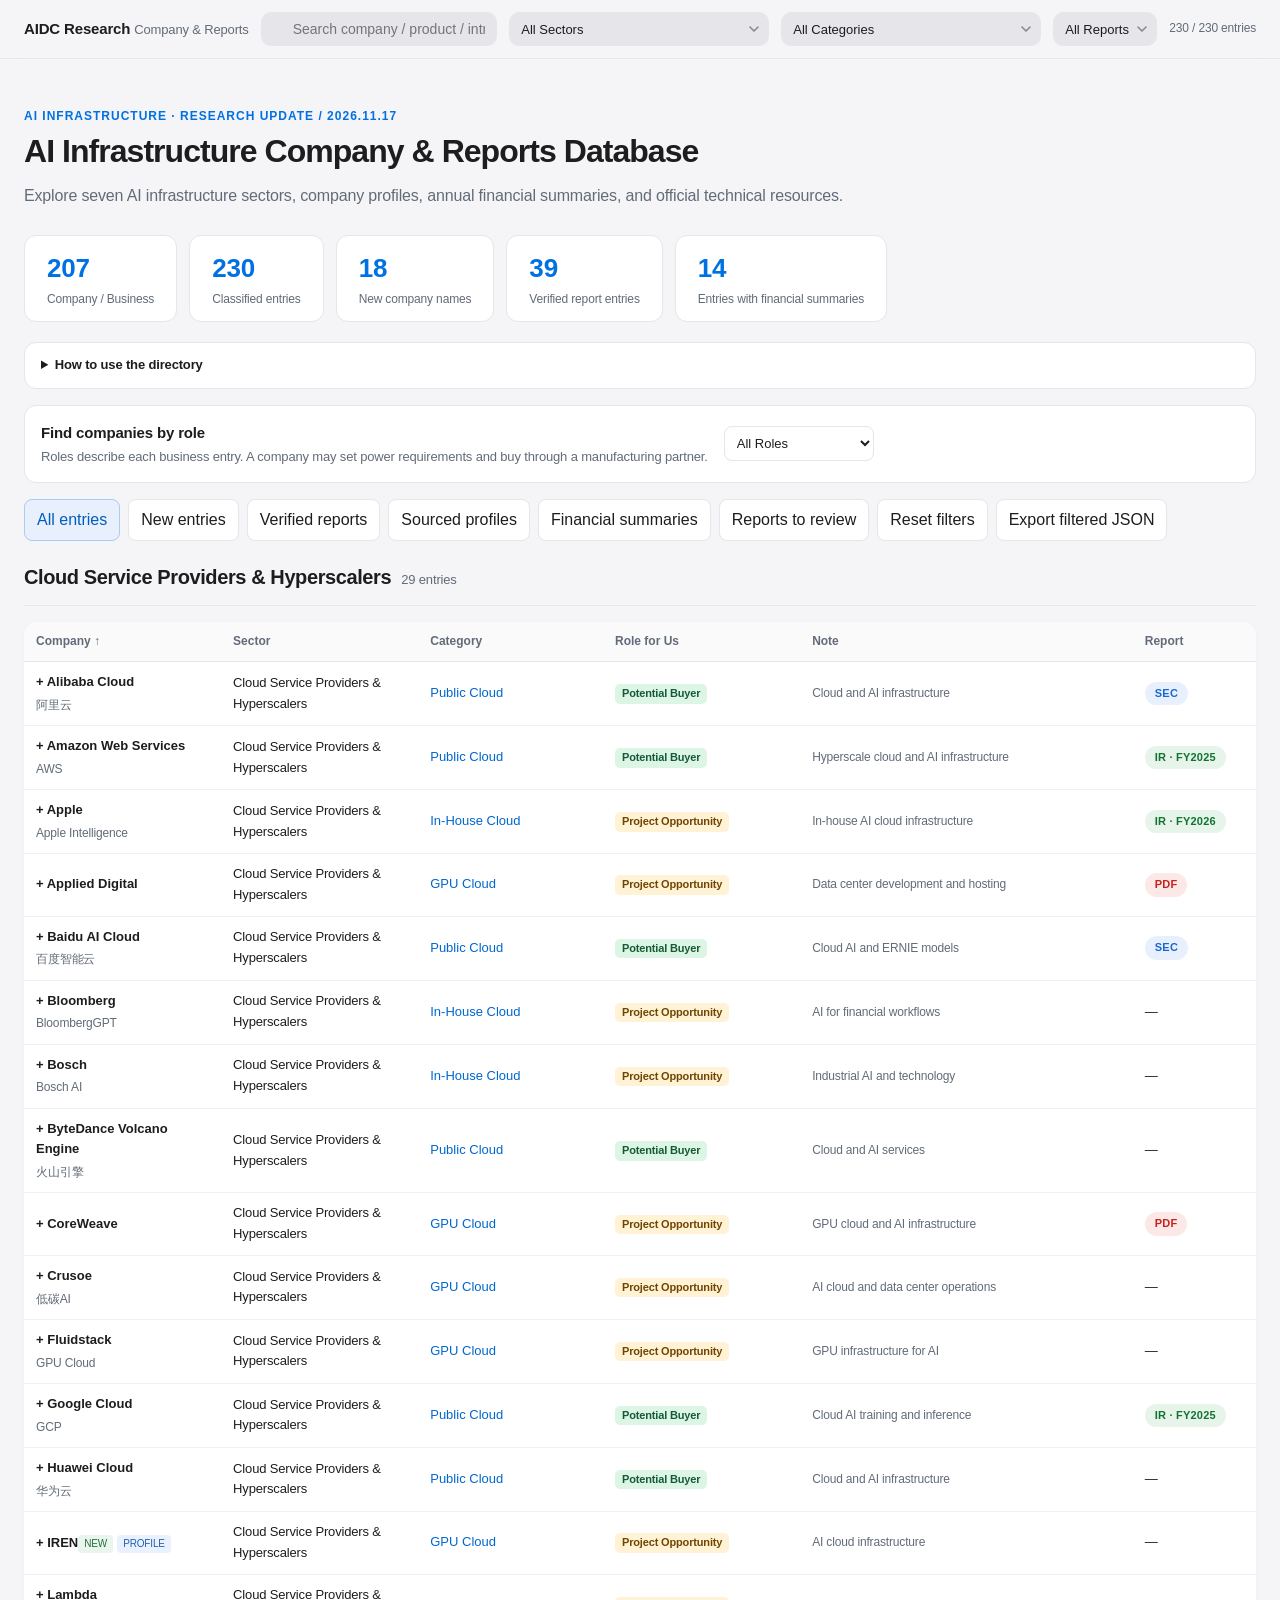
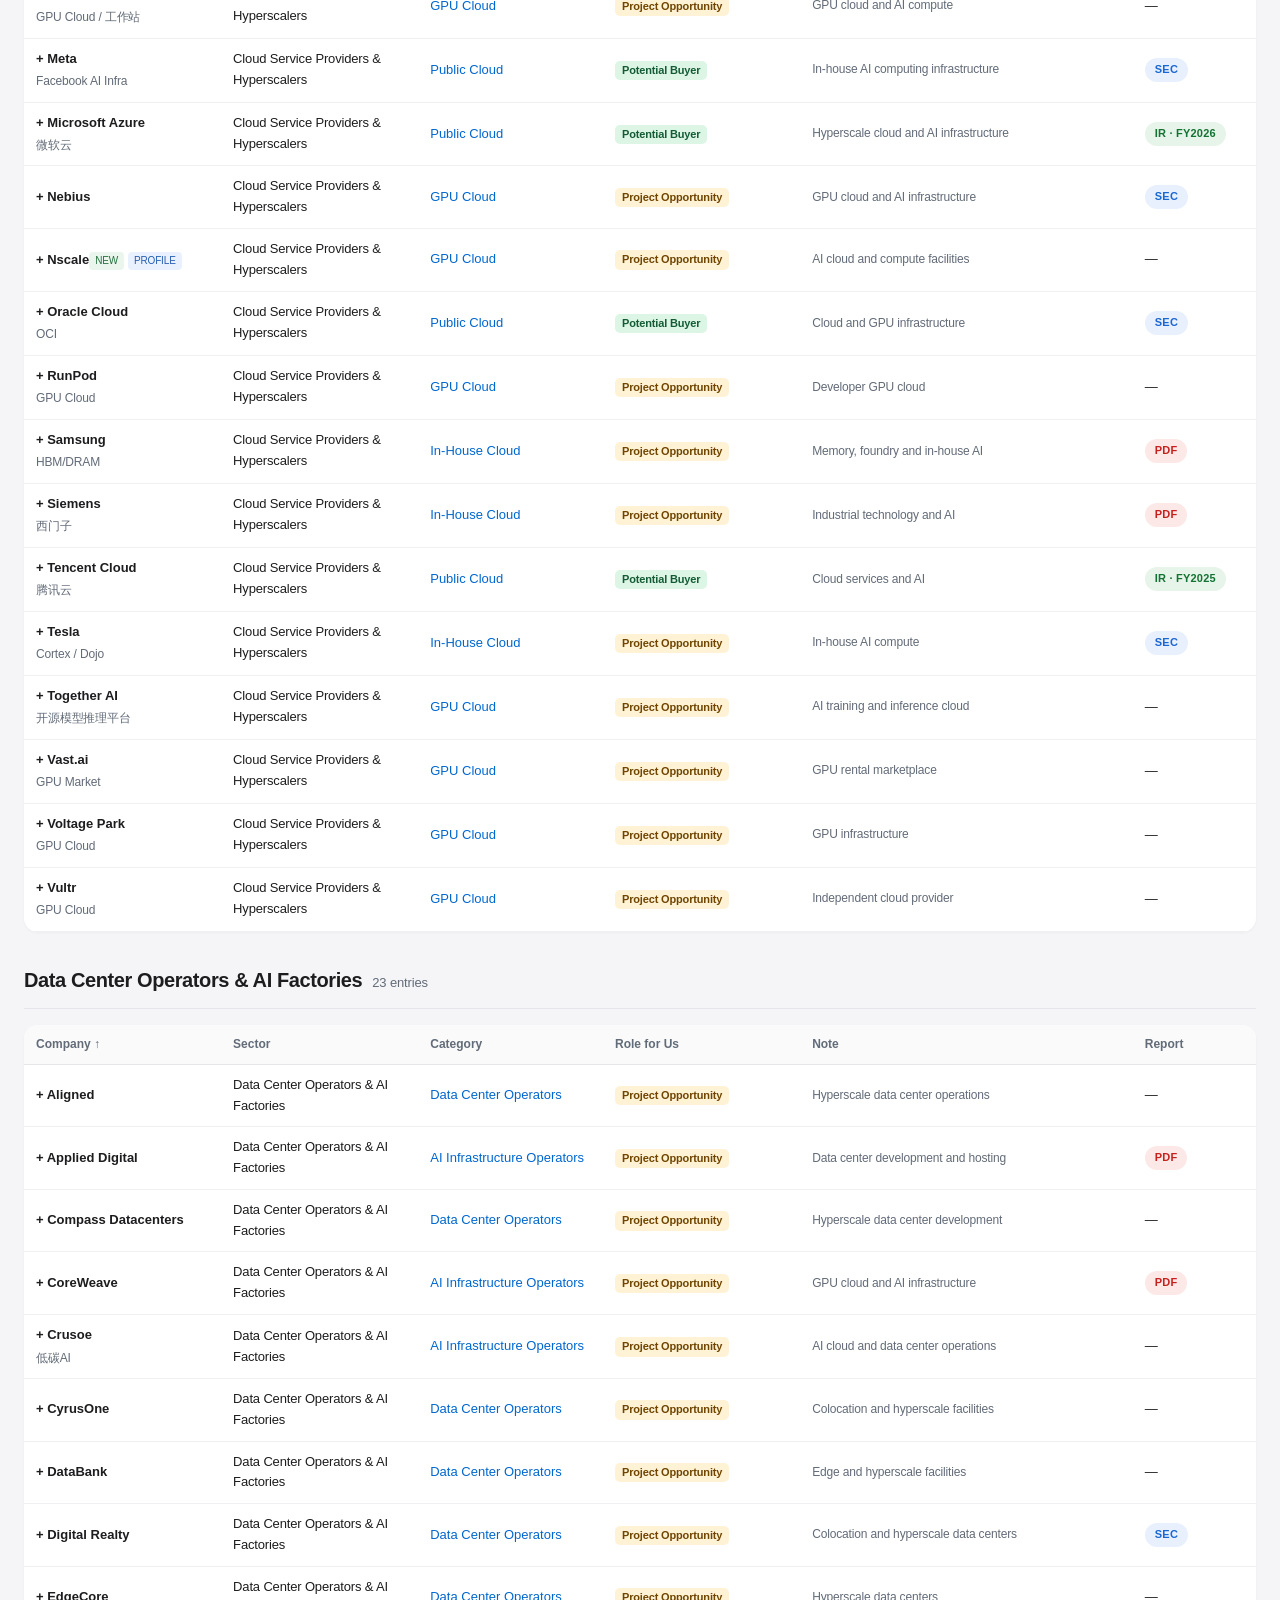
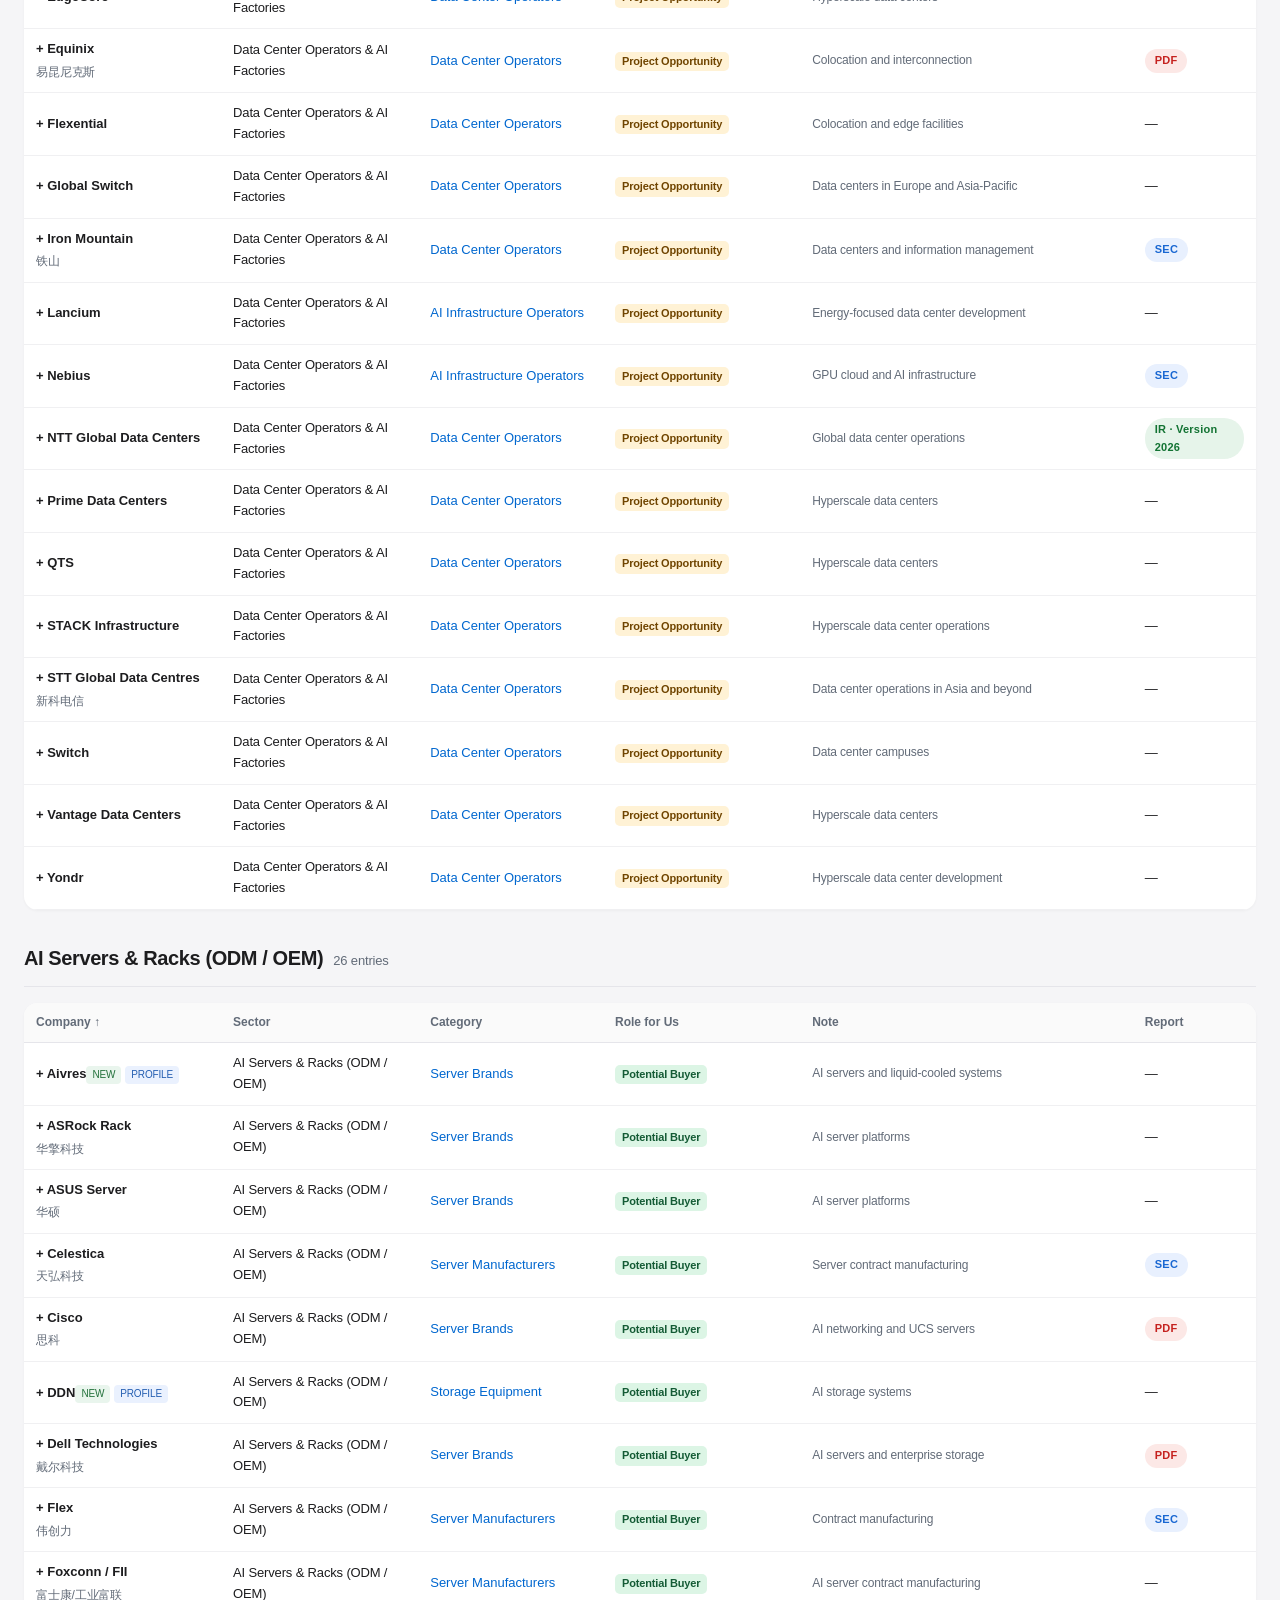
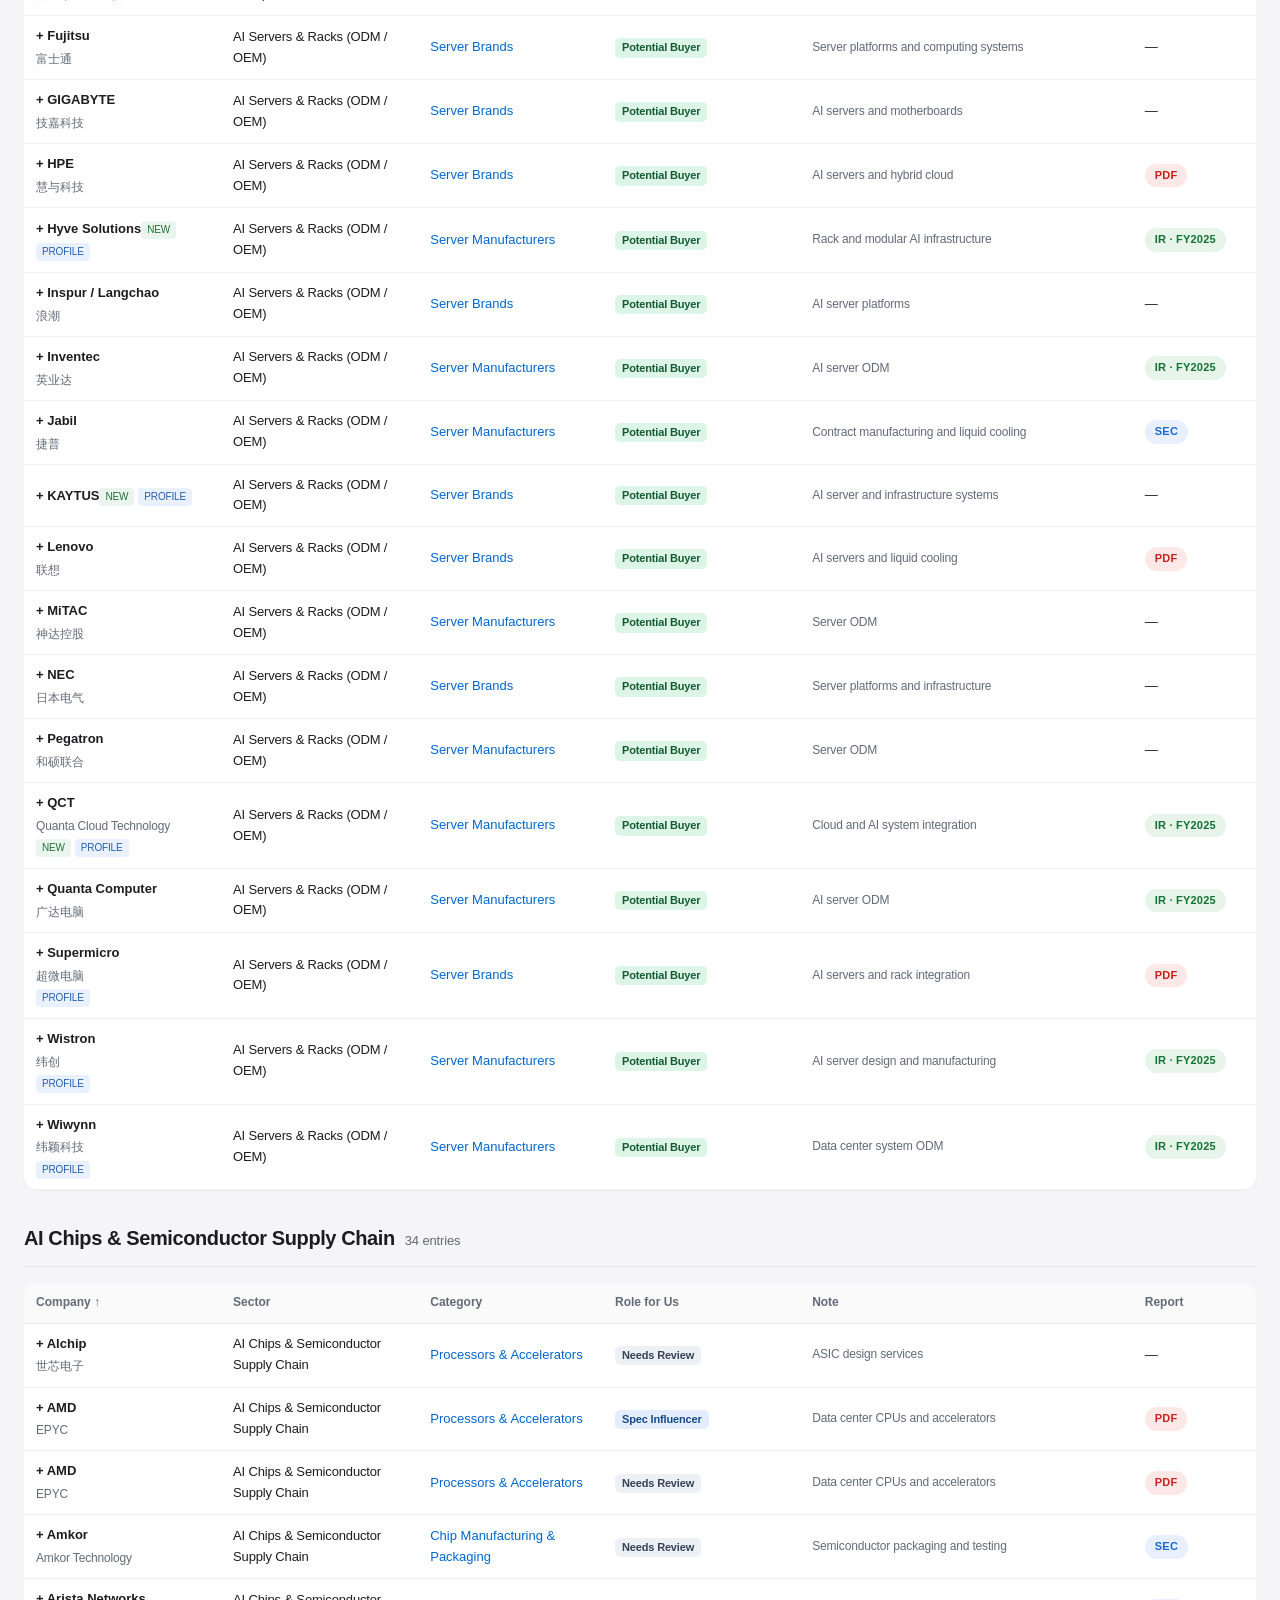
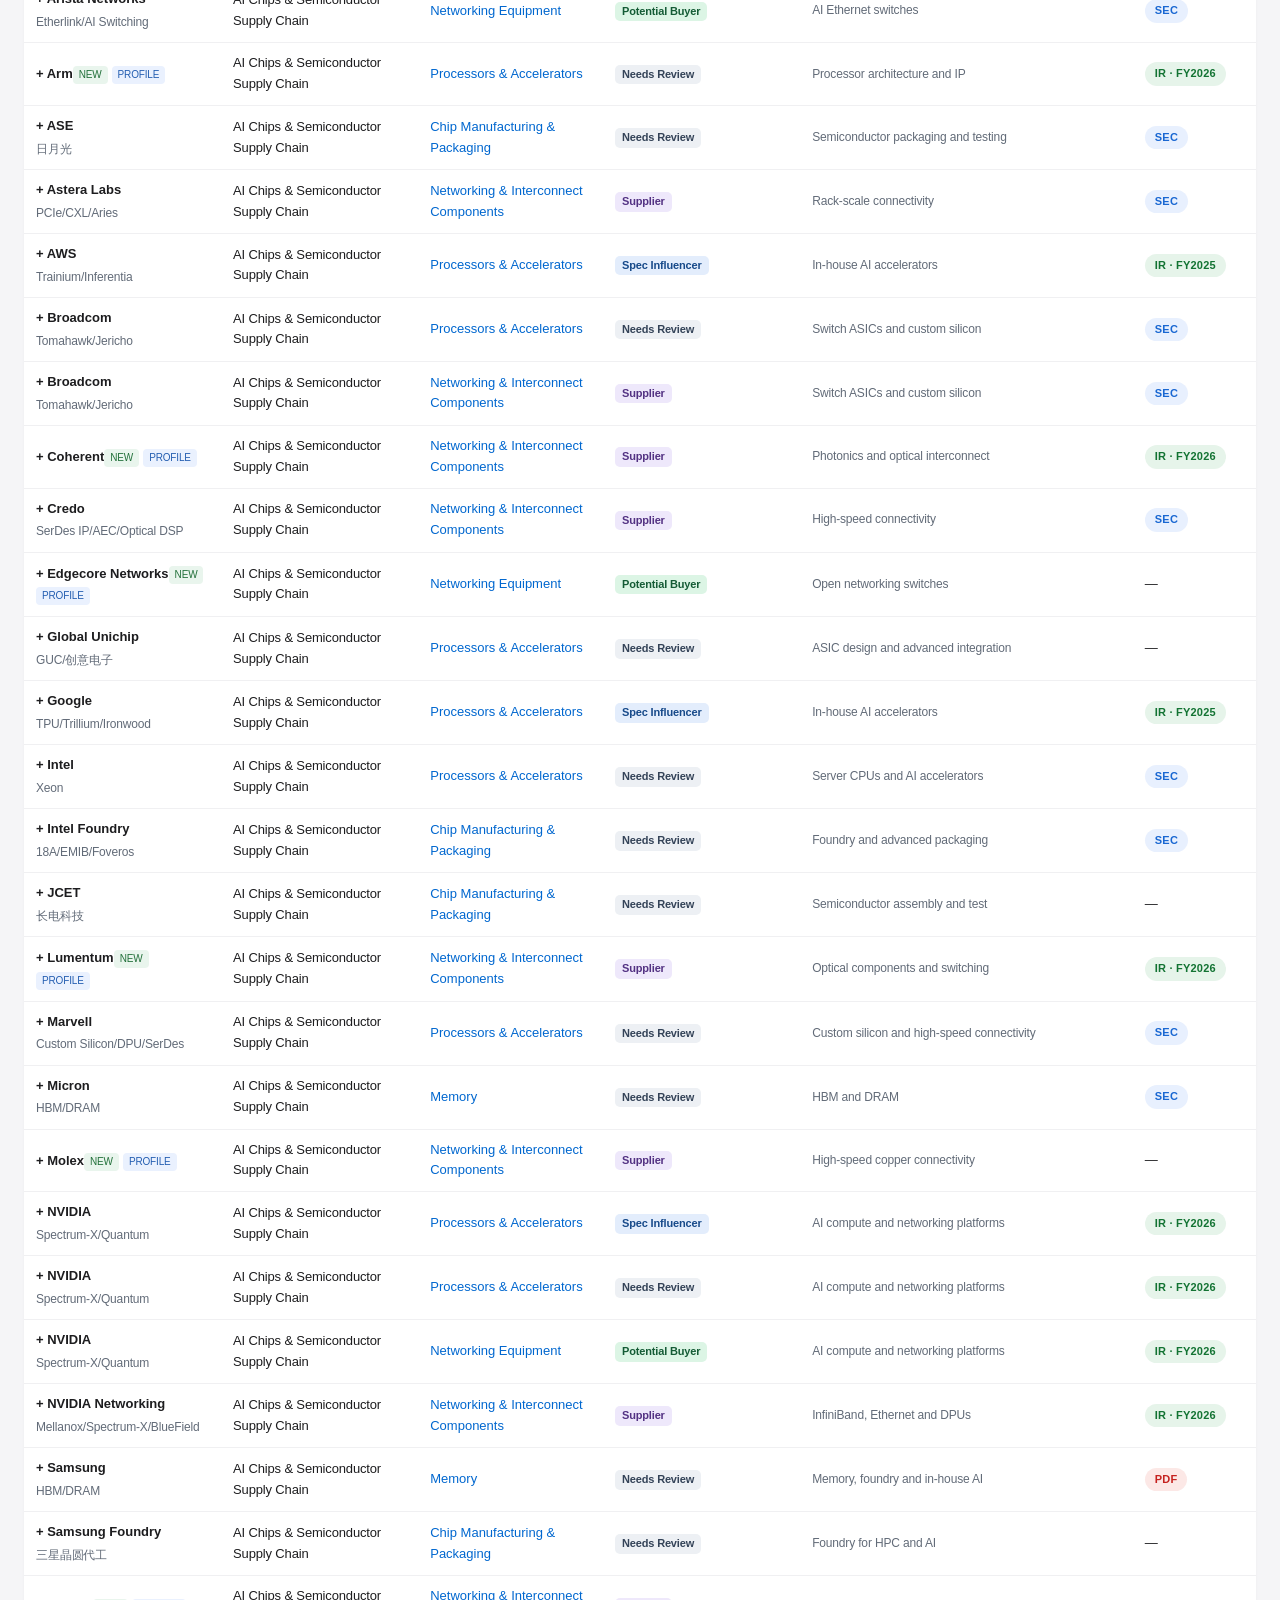
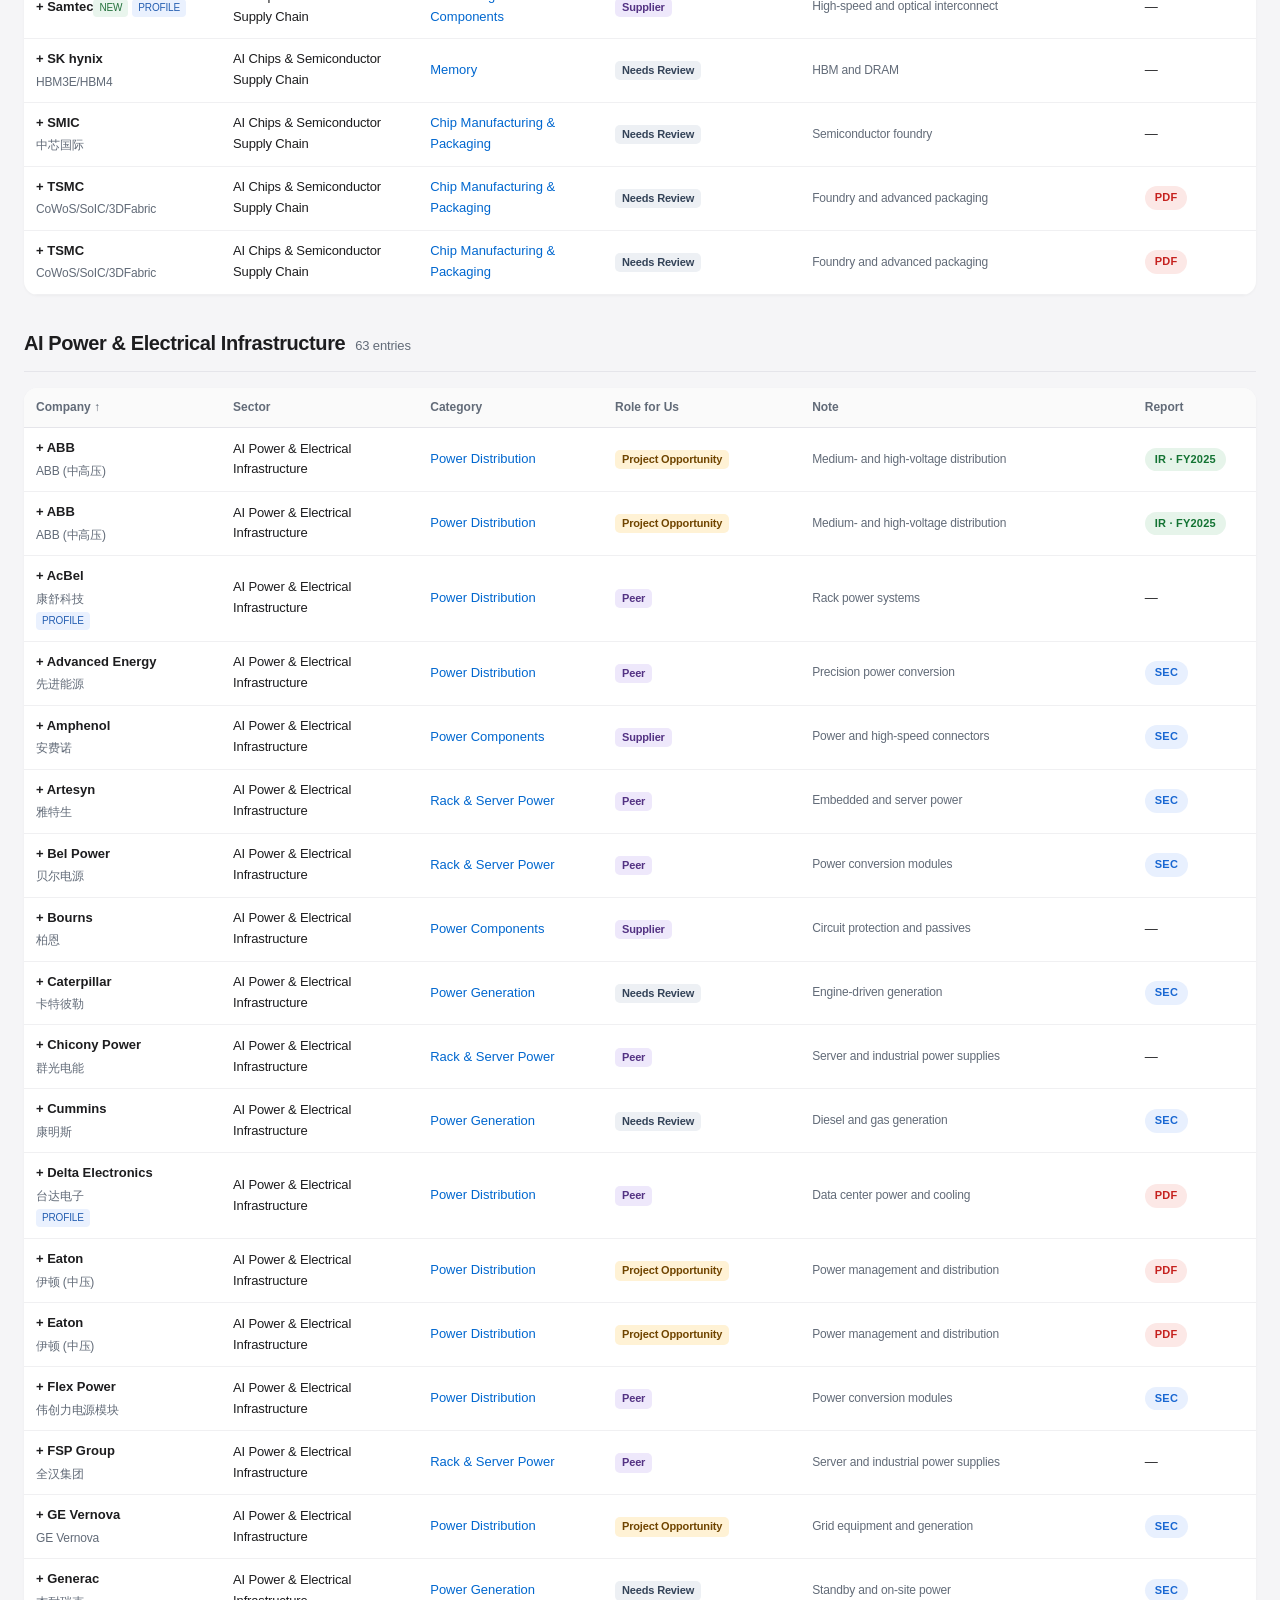
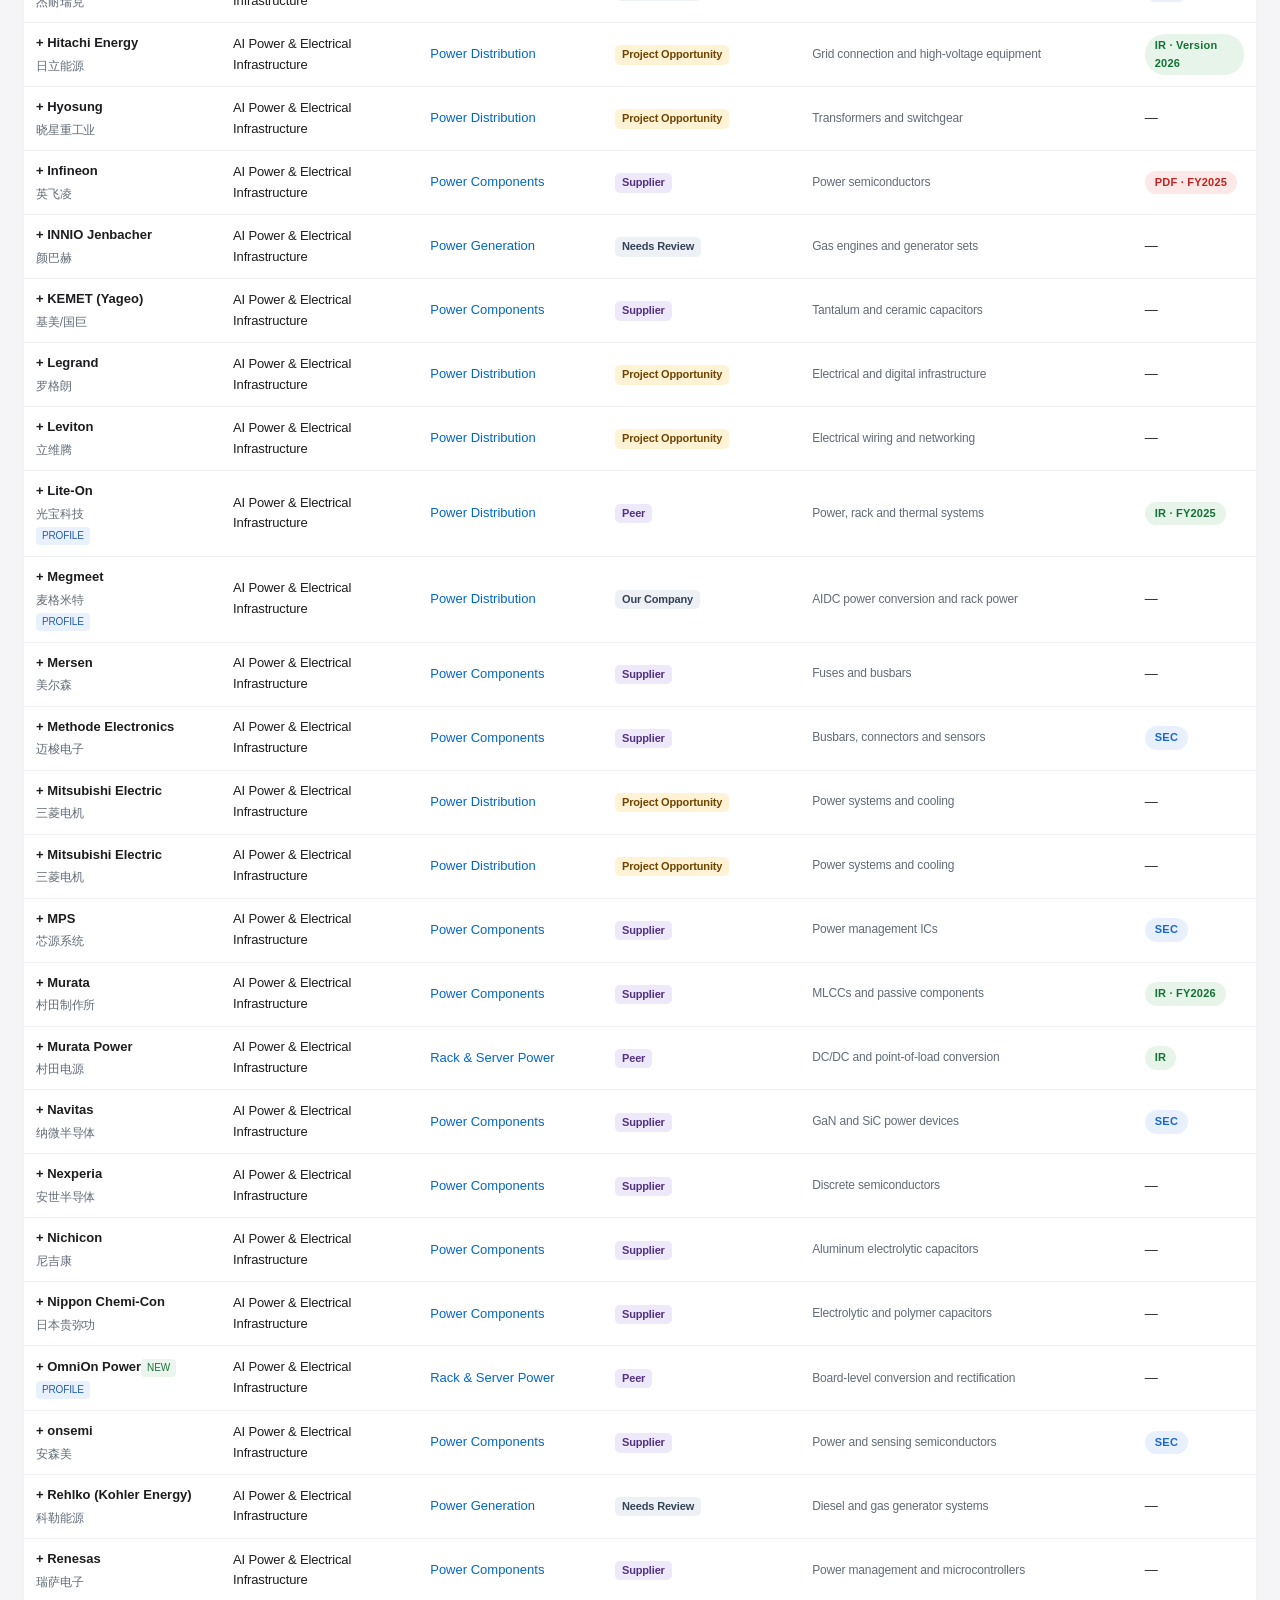
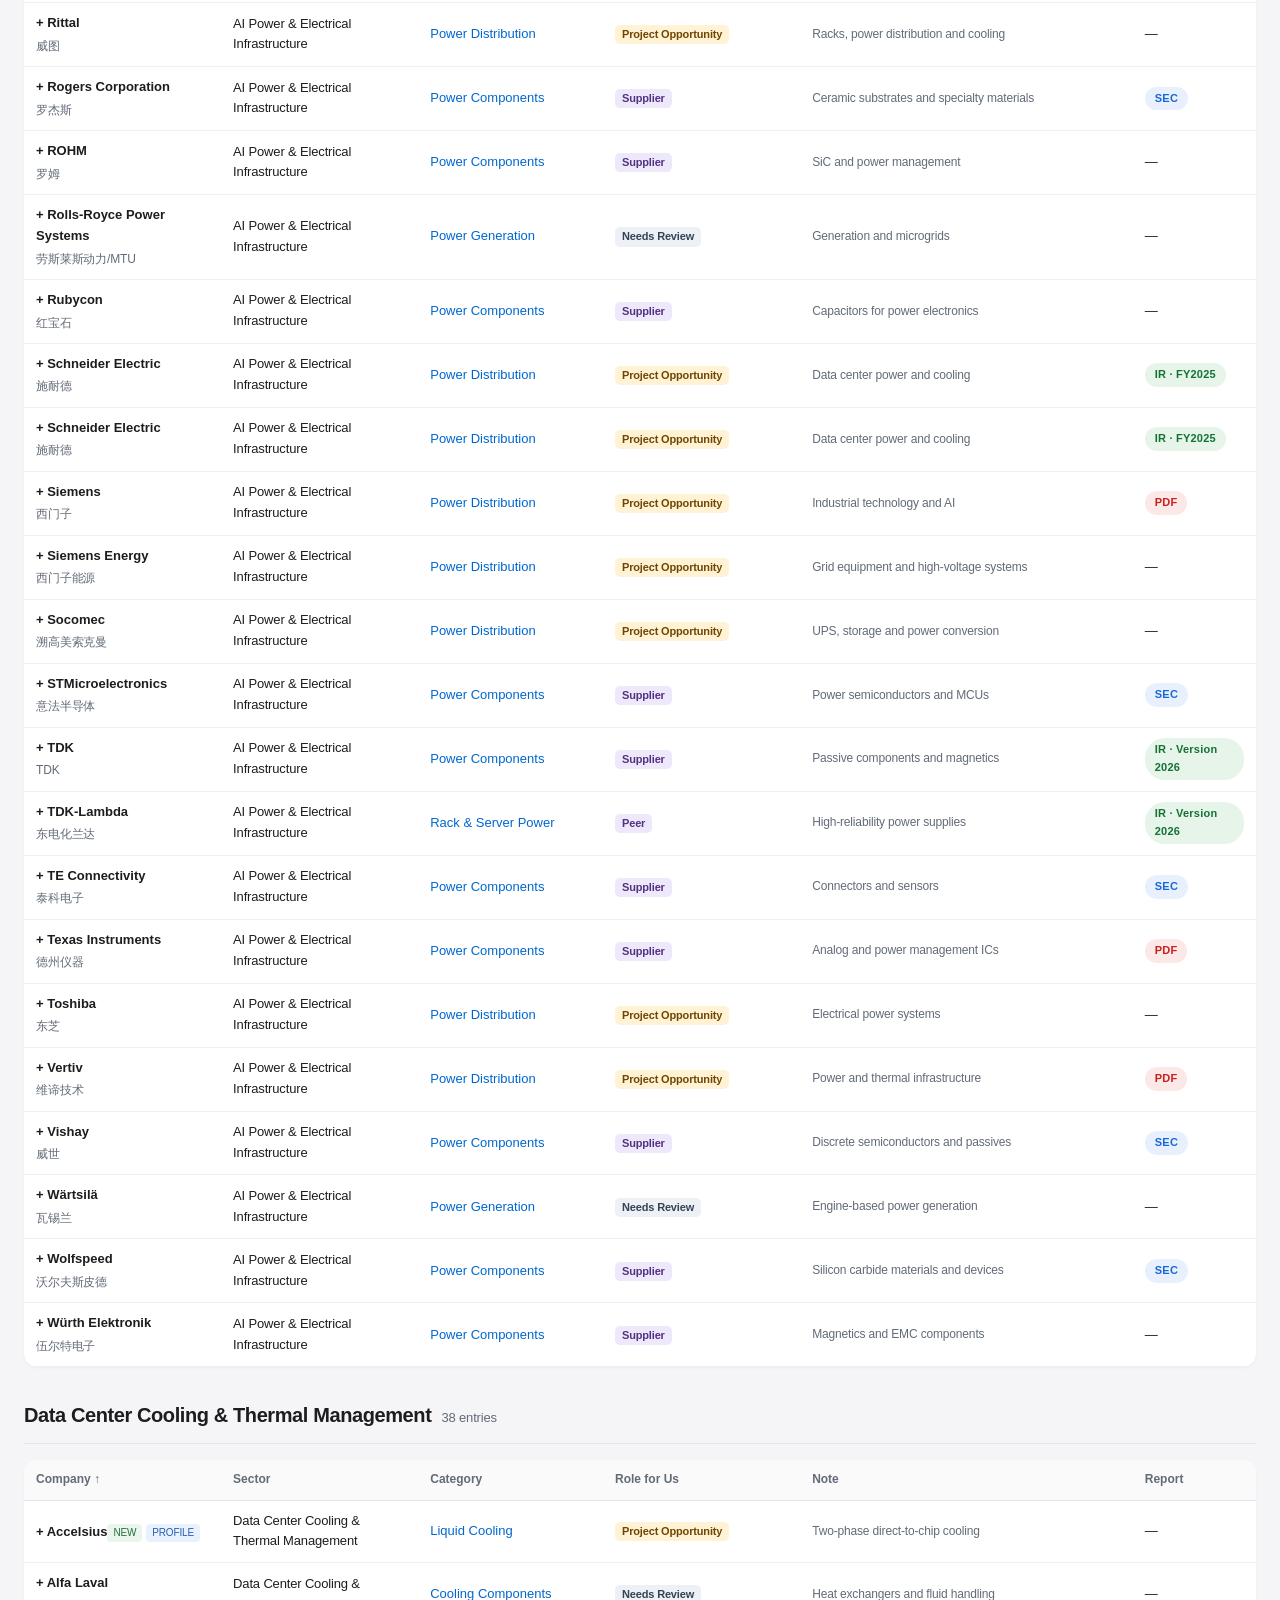
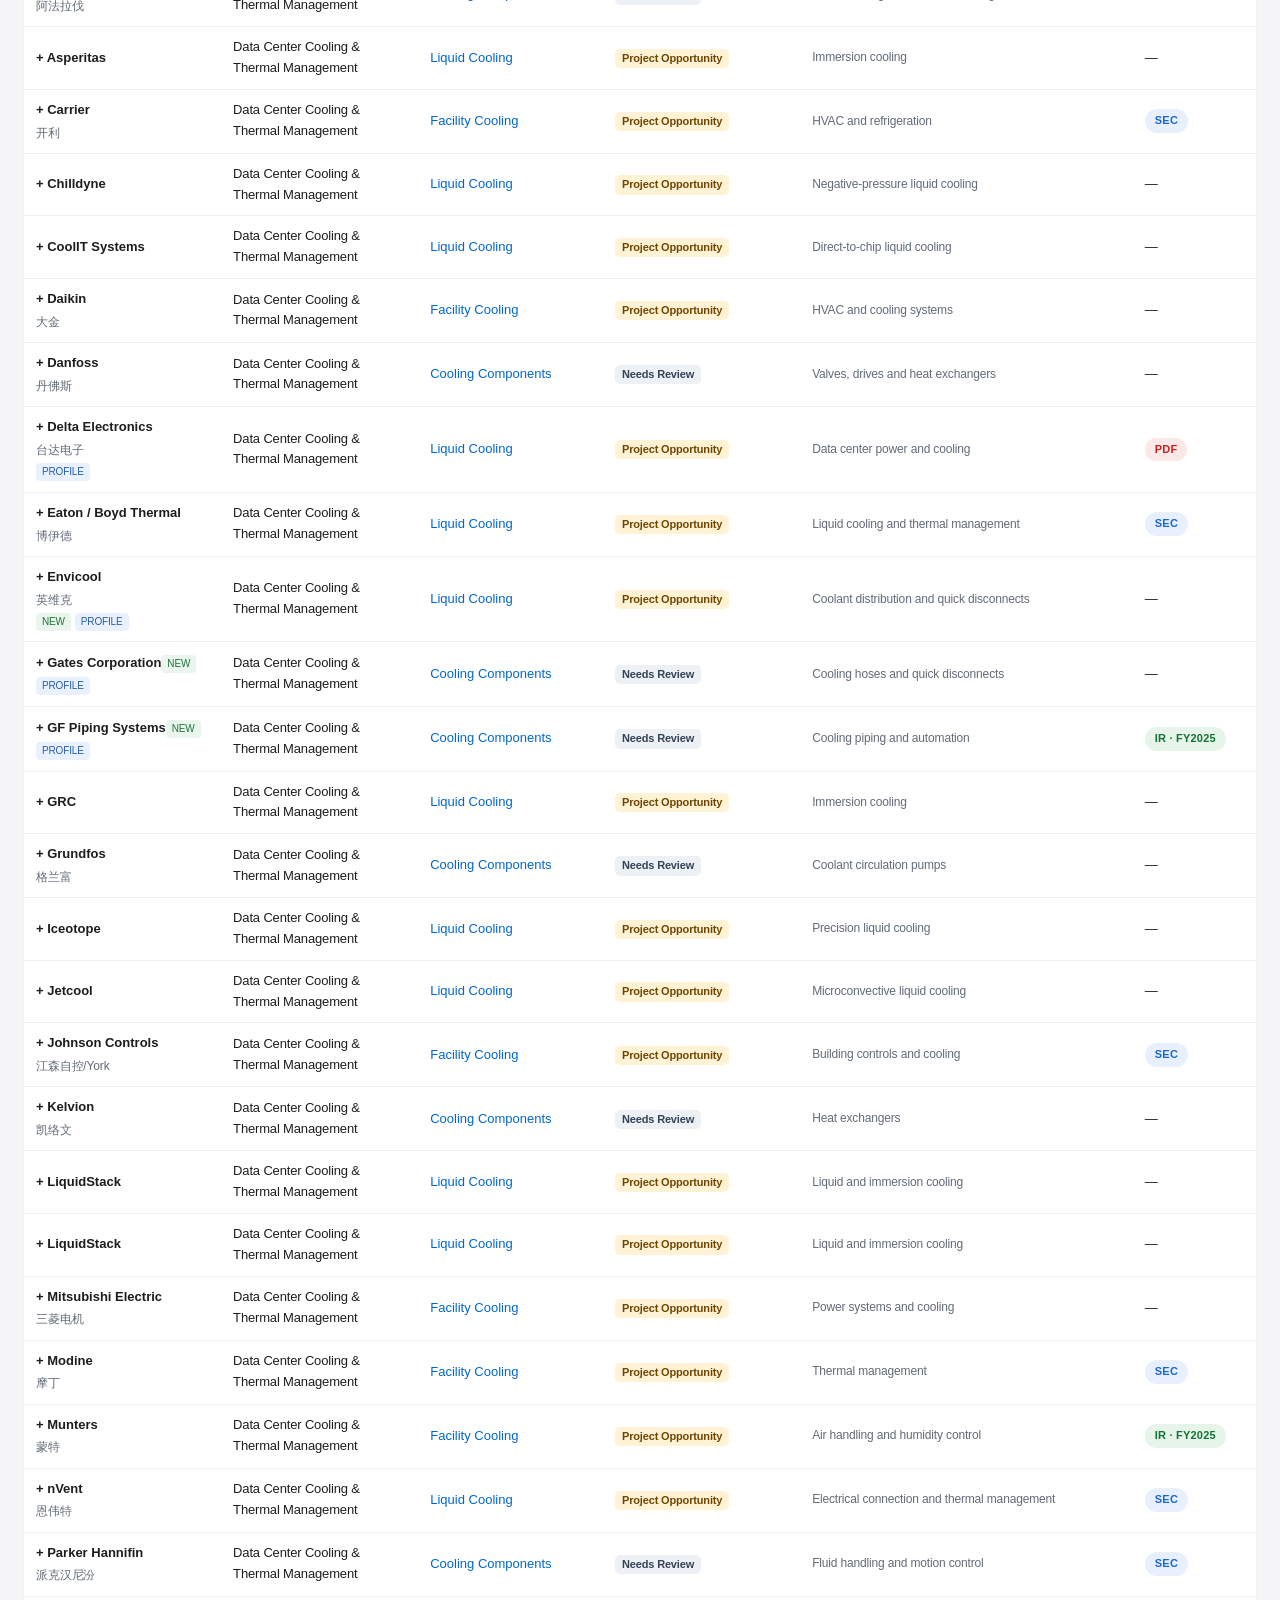
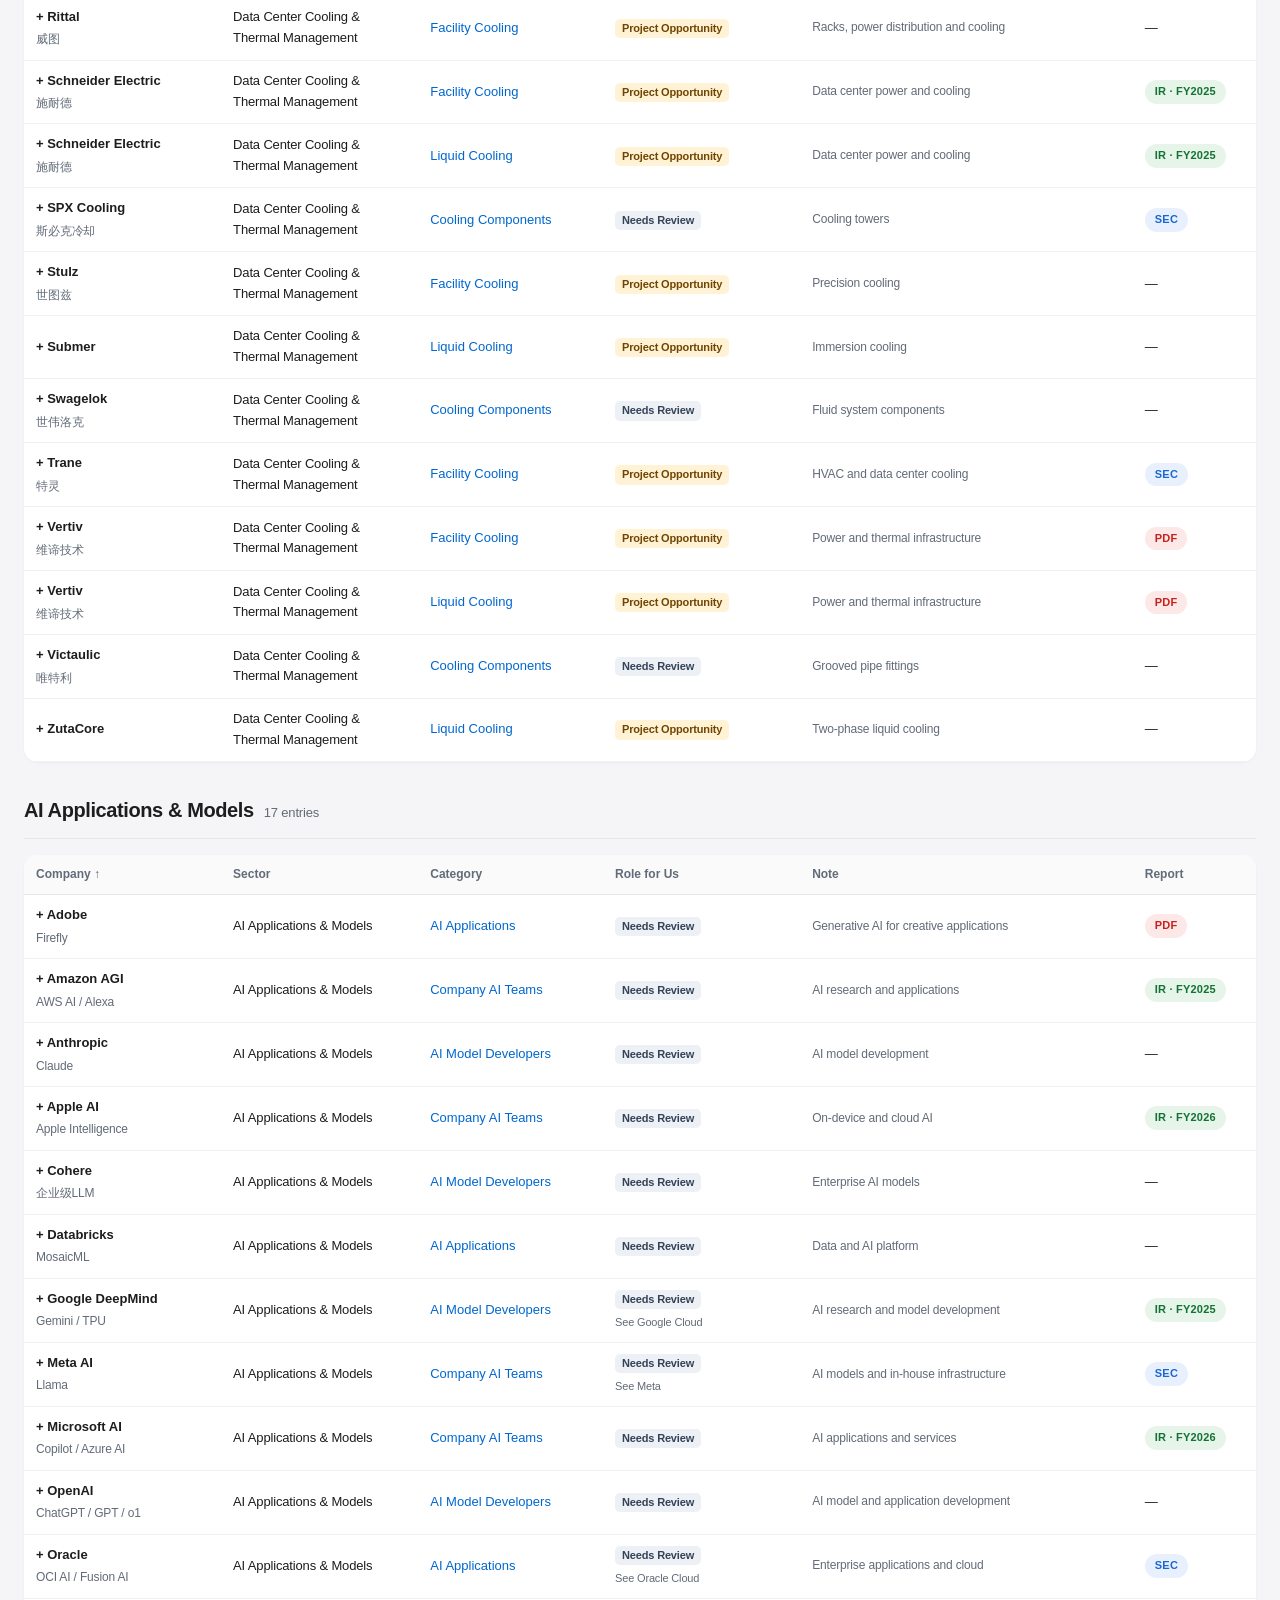
==== commit 3a99615c: "Show AI applications and models after infrastructure sectors" ====
--- a/index.html
+++ b/index.html
@@ -172,7 +172,9 @@
 <script type="application/json" id="embedded-data">[{"name":"Google DeepMind","alias":"Gemini / TPU","sector":"AI Applications & Models","category":"Frontier AI Model Developers","note":"AI research and model development","parent_company":"Alphabet Inc.","ticker":"GOOGL","market":"US","report_url":"https://abc.xyz/investor/annual-meeting/default.aspx","report_label":"IR","report_year":"2025","form_type":"Alphabet 2025 Annual Report","link_type":"official_report_page","last_checked":"2026-11-16","id":"company-1","is_new":false,"research_status":"Report link verified","sources":[{"title":"Alphabet 2025 Annual Report","url":"https://abc.xyz/investor/annual-meeting/default.aspx","kind":"Financial","checked":"2026-11-16","note":""}],"technical_resources":[],"report_verified":true,"report_title":"Alphabet 2025 Annual Report","year_basis":"Fiscal year","report_scope":"Alphabet (group report)","introduction":"Develops Gemini models and works within Google's TPU and computing ecosystem.","intro_basis":"Company profile pending further verification.","profile_checked":"","value_chain_role":"AI application and model demand","financial":null},{"name":"Meta AI","alias":"Llama","sector":"AI Applications & Models","category":"In-House AI Divisions & Models","note":"AI models and in-house infrastructure","parent_company":"Meta Platforms, Inc.","ticker":"META","market":"US","report_url":"https://www.sec.gov/Archives/edgar/data/1326801/000162828026003942/meta-20251231.htm","report_label":"SEC","report_year":"","form_type":"10-K","link_type":"sec_primary_doc","last_checked":"2026-06-26","id":"company-2","is_new":false,"research_status":"Pending review","sources":[],"technical_resources":[],"report_verified":false,"report_title":"Financial report link (unverified)","year_basis":"Unverified","report_scope":"Meta Platforms, Inc.","introduction":"Develops the Llama model family. Meta operates its own AI computing infrastructure.","intro_basis":"Company profile pending further verification.","profile_checked":"","value_chain_role":"AI application and model demand","financial":null},{"name":"Microsoft AI","alias":"Copilot / Azure AI","sector":"AI Applications & Models","category":"In-House AI Divisions & Models","note":"AI applications and services","parent_company":"Microsoft Corporation","ticker":"MSFT","market":"US","report_url":"https://www.microsoft.com/investor/reports/ar26/index.html","report_label":"IR","report_year":"2026","form_type":"Microsoft Annual Report 2026","link_type":"official_report_page","last_checked":"2026-11-17","id":"company-3","is_new":false,"research_status":"Report link verified","sources":[{"title":"Microsoft Annual Report 2026","url":"https://www.microsoft.com/investor/reports/ar26/index.html","kind":"Financial","checked":"2026-11-16","note":""}],"technical_resources":[],"report_verified":true,"report_title":"FY2026 financial results, year ended June 30, 2026","year_basis":"Fiscal year","report_scope":"Microsoft (group report)","introduction":"Develops Copilot and Azure AI services.","intro_basis":"Company profile pending further verification.","profile_checked":"","value_chain_role":"AI application and model demand","financial":{"subject":"Microsoft Group","period":"FY2026 · Year ended June 30, 2026","currency":"USD millions","revenue":"331,839","profit":"Net income: 133,749","url":"https://www.microsoft.com/investor/reports/ar26/index.html","note":"Group results include Azure and AI. Revenue rose 18% year over year.","checked":"2026-11-17"}},{"name":"Amazon AGI","alias":"AWS AI / Alexa","sector":"AI Applications & Models","category":"In-House AI Divisions & Models","note":"AI research and applications","parent_company":"Amazon.com, Inc.","ticker":"AMZN","market":"US","report_url":"https://ir.aboutamazon.com/annual-reports-proxies-and-shareholder-letters/default.aspx","report_label":"IR","report_year":"2025","form_type":"Amazon 2025 Annual Report","link_type":"official_report_page","last_checked":"2026-11-16","id":"company-4","is_new":false,"research_status":"Report link verified","sources":[{"title":"Amazon 2025 Annual Report","url":"https://ir.aboutamazon.com/annual-reports-proxies-and-shareholder-letters/default.aspx","kind":"Financial","checked":"2026-11-16","note":""}],"technical_resources":[],"report_verified":true,"report_title":"Amazon 2025 Annual Report","year_basis":"Fiscal year","report_scope":"Amazon (group report)","introduction":"Develops AI capabilities and applications within Amazon, including its Alexa ecosystem.","intro_basis":"Company profile pending further verification.","profile_checked":"","value_chain_role":"AI application and model demand","financial":null},{"name":"Apple AI","alias":"Apple Intelligence","sector":"AI Applications & Models","category":"In-House AI Divisions & Models","note":"On-device and cloud AI","parent_company":"Apple Inc.","ticker":"AAPL","market":"US","report_url":"https://investor.apple.com/sec-filings/sec-filings-details/default.aspx?FilingId=19895604","report_label":"IR","report_year":"2026","form_type":"Apple FY2026 Form 10-K","link_type":"official_report_page","last_checked":"2026-11-16","id":"company-5","is_new":false,"research_status":"Report link verified","sources":[{"title":"Apple FY2026 Form 10-K","url":"https://investor.apple.com/sec-filings/sec-filings-details/default.aspx?FilingId=19895604","kind":"Financial","checked":"2026-11-16","note":""}],"technical_resources":[],"report_verified":true,"report_title":"Apple FY2026 Form 10-K","year_basis":"Fiscal year","report_scope":"Apple (group report)","introduction":"Apple Intelligence combines on-device AI with cloud inference for some workloads.","intro_basis":"Company profile pending further verification.","profile_checked":"","value_chain_role":"AI application and model demand","financial":null},{"name":"Salesforce","alias":"Einstein / Agentforce","sector":"AI Applications & Models","category":"Enterprise AI Applications","note":"AI for CRM and enterprise workflows","parent_company":"Salesforce, Inc.","ticker":"CRM","market":"US","report_url":"https://s205.q4cdn.com/626266368/files/doc_financials/2025/q4/3d22b243-78ec-4635-9b99-a0a33967944d.pdf","report_label":"PDF","report_year":"","form_type":"10-K","link_type":"official_pdf","last_checked":"2026-06-26","id":"company-6","is_new":false,"research_status":"Pending review","sources":[],"technical_resources":[],"report_verified":false,"report_title":"Financial report link (unverified)","year_basis":"Unverified","report_scope":"Salesforce, Inc.","introduction":"Einstein and Agentforce bring AI to customer relationship management and enterprise applications.","intro_basis":"Company profile pending further verification.","profile_checked":"","value_chain_role":"AI application and model demand","financial":null},{"name":"ServiceNow","alias":"Now Assist","sector":"AI Applications & Models","category":"Enterprise AI Applications","note":"AI for enterprise workflows","parent_company":"ServiceNow, Inc.","ticker":"NOW","market":"US","report_url":"https://www.sec.gov/Archives/edgar/data/1373715/000137371526000041/now2025ars.pdf","report_label":"PDF","report_year":"","form_type":"10-K","link_type":"official_pdf","last_checked":"2026-06-26","id":"company-7","is_new":false,"research_status":"Pending review","sources":[],"technical_resources":[],"report_verified":false,"report_title":"Financial report link (unverified)","year_basis":"Unverified","report_scope":"ServiceNow, Inc.","introduction":"Now Assist brings AI to ServiceNow's workflow platform.","intro_basis":"Company profile pending further verification.","profile_checked":"","value_chain_role":"AI application and model demand","financial":null},{"name":"Adobe","alias":"Firefly","sector":"AI Applications & Models","category":"Enterprise AI Applications","note":"Generative AI for creative applications","parent_company":"Adobe Inc.","ticker":"ADBE","market":"US","report_url":"https://www.adobe.com/cc-shared/assets/investor-relations/pdfs/adbe-10k-fy25-final.pdf","report_label":"PDF","report_year":"","form_type":"10-K","link_type":"official_pdf","last_checked":"2026-06-26","id":"company-8","is_new":false,"research_status":"Pending review","sources":[],"technical_resources":[],"report_verified":false,"report_title":"Financial report link (unverified)","year_basis":"Unverified","report_scope":"Adobe Inc.","introduction":"Firefly adds generative AI capabilities to Adobe's creative products.","intro_basis":"Company profile pending further verification.","profile_checked":"","value_chain_role":"AI application and model demand","financial":null},{"name":"Oracle","alias":"OCI AI / Fusion AI","sector":"AI Applications & Models","category":"Enterprise AI Applications","note":"Enterprise applications and cloud","parent_company":"Oracle Corporation","ticker":"ORCL","market":"US","report_url":"https://www.sec.gov/Archives/edgar/data/1341439/000119312526277521/orcl-20260531.htm","report_label":"SEC","report_year":"","form_type":"10-K","link_type":"sec_primary_doc","last_checked":"2026-06-26","id":"company-9","is_new":false,"research_status":"Pending review","sources":[],"technical_resources":[],"report_verified":false,"report_title":"Financial report link (unverified)","year_basis":"Unverified","report_scope":"Oracle Corporation","introduction":"Oracle combines enterprise applications with AI services on Oracle Cloud Infrastructure.","intro_basis":"Company profile pending further verification.","profile_checked":"","value_chain_role":"AI application and model demand","financial":null},{"name":"Palantir","alias":"AIP","sector":"AI Applications & Models","category":"Enterprise AI Applications","note":"Enterprise and government AI platform","parent_company":"Palantir Technologies","ticker":"PLTR","market":"US","report_url":"https://d18rn0p25nwr6d.cloudfront.net/CIK-0001321655/ce17225b-5ba6-4ff5-a246-f272a9399509.pdf","report_label":"PDF","report_year":"","form_type":"10-K","link_type":"official_pdf","last_checked":"2026-06-26","id":"company-10","is_new":false,"research_status":"Pending review","sources":[],"technical_resources":[],"report_verified":false,"report_title":"Financial report link (unverified)","year_basis":"Unverified","report_scope":"Palantir Technologies","introduction":"Its Artificial Intelligence Platform supports AI-enabled decision-making and operations.","intro_basis":"Company profile pending further verification.","profile_checked":"","value_chain_role":"AI application and model demand","financial":null},{"name":"Snowflake","alias":"Cortex AI","sector":"AI Applications & Models","category":"Enterprise AI Applications","note":"Data cloud and AI","parent_company":"Snowflake Inc.","ticker":"SNOW","market":"US","report_url":"https://stocklight.com/stocks/us/nyse-snow/snowflake/annual-reports/nyse-snow-2025-10K-25760750.pdf","report_label":"PDF","report_year":"","form_type":"10-K","link_type":"official_pdf","last_checked":"2026-06-26","id":"company-11","is_new":false,"research_status":"Pending review","sources":[],"technical_resources":[],"report_verified":false,"report_title":"Financial report link (unverified)","year_basis":"Unverified","report_scope":"Snowflake Inc.","introduction":"Cortex AI brings AI capabilities to data and analytics workloads.","intro_basis":"Company profile pending further verification.","profile_checked":"","value_chain_role":"AI application and model demand","financial":null},{"name":"SAP","alias":"Joule AI","sector":"AI Applications & Models","category":"Enterprise AI Applications","note":"AI for enterprise software","parent_company":"SAP SE","ticker":"SAP","market":"US","report_url":"https://www.sap.com/docs/download/investors/2025/sap-2025-annual-report-form-20f.pdf","report_label":"PDF","report_year":"","form_type":"20-F","link_type":"official_pdf","last_checked":"2026-06-26","id":"company-12","is_new":false,"research_status":"Pending review","sources":[],"technical_resources":[],"report_verified":false,"report_title":"Financial report link (unverified)","year_basis":"Unverified","report_scope":"SAP SE","introduction":"Joule brings AI assistance to SAP's enterprise applications.","intro_basis":"Company profile pending further verification.","profile_checked":"","value_chain_role":"AI application and model demand","financial":null},{"name":"Microsoft Azure","alias":"微软云","sector":"Cloud Service Providers & Hyperscalers","category":"Hyperscaler / Public Cloud","note":"Hyperscale cloud and AI infrastructure","parent_company":"Microsoft Corporation","ticker":"MSFT","market":"US","report_url":"https://www.microsoft.com/investor/reports/ar26/index.html","report_label":"IR","report_year":"2026","form_type":"Microsoft Annual Report 2026","link_type":"official_report_page","last_checked":"2026-11-17","id":"company-13","is_new":false,"research_status":"Report link verified","sources":[{"title":"Microsoft Annual Report 2026","url":"https://www.microsoft.com/investor/reports/ar26/index.html","kind":"Financial","checked":"2026-11-16","note":""}],"technical_resources":[],"report_verified":true,"report_title":"FY2026 financial results, year ended June 30, 2026","year_basis":"Fiscal year","report_scope":"Microsoft (group report)","introduction":"Operates cloud computing and AI infrastructure. Microsoft has published cloud server hardware designs through OCP.","intro_basis":"Company profile pending further verification.","profile_checked":"","value_chain_role":"Cloud and compute services","financial":{"subject":"Microsoft Group","period":"FY2026 · Year ended June 30, 2026","currency":"USD millions","revenue":"331,839","profit":"Net income: 133,749","url":"https://www.microsoft.com/investor/reports/ar26/index.html","note":"Group results include Azure and AI. Revenue rose 18% year over year.","checked":"2026-11-17"}},{"name":"Amazon Web Services","alias":"AWS","sector":"Cloud Service Providers & Hyperscalers","category":"Hyperscaler / Public Cloud","note":"Hyperscale cloud and AI infrastructure","parent_company":"Amazon.com, Inc.","ticker":"AMZN","market":"US","report_url":"https://ir.aboutamazon.com/annual-reports-proxies-and-shareholder-letters/default.aspx","report_label":"IR","report_year":"2025","form_type":"Amazon 2025 Annual Report","link_type":"official_report_page","last_checked":"2026-11-16","id":"company-14","is_new":false,"research_status":"Report link verified","sources":[{"title":"Amazon 2025 Annual Report","url":"https://ir.aboutamazon.com/annual-reports-proxies-and-shareholder-letters/default.aspx","kind":"Financial","checked":"2026-11-16","note":""}],"technical_resources":[],"report_verified":true,"report_title":"Amazon 2025 Annual Report","year_basis":"Fiscal year","report_scope":"Amazon (group report)","introduction":"Operates cloud infrastructure and develops Trainium and Inferentia accelerators.","intro_basis":"Company profile pending further verification.","profile_checked":"","value_chain_role":"Cloud and compute services","financial":null},{"name":"Google Cloud","alias":"GCP","sector":"Cloud Service Providers & Hyperscalers","category":"Hyperscaler / Public Cloud","note":"Cloud AI training and inference","parent_company":"Alphabet Inc.","ticker":"GOOGL","market":"US","report_url":"https://abc.xyz/investor/annual-meeting/default.aspx","report_label":"IR","report_year":"2025","form_type":"Alphabet 2025 Annual Report","link_type":"official_report_page","last_checked":"2026-11-16","id":"company-15","is_new":false,"research_status":"Report link verified","sources":[{"title":"Alphabet 2025 Annual Report","url":"https://abc.xyz/investor/annual-meeting/default.aspx","kind":"Financial","checked":"2026-11-16","note":""}],"technical_resources":[],"report_verified":true,"report_title":"Alphabet 2025 Annual Report","year_basis":"Fiscal year","report_scope":"Alphabet (group report)","introduction":"Offers training and inference services supported by Google's TPU ecosystem.","intro_basis":"Company profile pending further verification.","profile_checked":"","value_chain_role":"Cloud and compute services","financial":null},{"name":"Meta","alias":"Facebook AI Infra","sector":"Cloud Service Providers & Hyperscalers","category":"Hyperscaler / Public Cloud","note":"In-house AI computing infrastructure","parent_company":"Meta Platforms, Inc.","ticker":"META","market":"US","report_url":"https://www.sec.gov/Archives/edgar/data/1326801/000162828026003942/meta-20251231.htm","report_label":"SEC","report_year":"","form_type":"10-K","link_type":"sec_primary_doc","last_checked":"2026-06-26","id":"company-16","is_new":false,"research_status":"Pending review","sources":[],"technical_resources":[],"report_verified":false,"report_title":"Financial report link (unverified)","year_basis":"Unverified","report_scope":"Meta Platforms, Inc.","introduction":"Operates large-scale infrastructure for training and deploying AI models, including Llama.","intro_basis":"Company profile pending further verification.","profile_checked":"","value_chain_role":"Cloud and compute services","financial":null},{"name":"Oracle Cloud","alias":"OCI","sector":"Cloud Service Providers & Hyperscalers","category":"Hyperscaler / Public Cloud","note":"Cloud and GPU infrastructure","parent_company":"Oracle Corporation","ticker":"ORCL","market":"US","report_url":"https://www.sec.gov/Archives/edgar/data/1341439/000119312526277521/orcl-20260531.htm","report_label":"SEC","report_year":"","form_type":"10-K","link_type":"sec_primary_doc","last_checked":"2026-06-26","id":"company-17","is_new":false,"research_status":"Pending review","sources":[],"technical_resources":[],"report_verified":false,"report_title":"Financial report link (unverified)","year_basis":"Unverified","report_scope":"Oracle Corporation","introduction":"Oracle Cloud Infrastructure provides cloud computing and GPU infrastructure for AI workloads.","intro_basis":"Company profile pending further verification.","profile_checked":"","value_chain_role":"Cloud and compute services","financial":null},{"name":"Alibaba Cloud","alias":"阿里云","sector":"Cloud Service Providers & Hyperscalers","category":"Hyperscaler / Public Cloud","note":"Cloud and AI infrastructure","parent_company":"Alibaba Group","ticker":"BABA","market":"US","report_url":"https://www.sec.gov/Archives/edgar/data/1577552/000119312526231755/baba-20260331.htm","report_label":"SEC","report_year":"","form_type":"20-F","link_type":"sec_primary_doc","last_checked":"2026-06-26","id":"company-18","is_new":false,"research_status":"Pending review","sources":[],"technical_resources":[],"report_verified":false,"report_title":"Financial report link (unverified)","year_basis":"Unverified","report_scope":"Alibaba Group","introduction":"Provides public cloud services and AI infrastructure, including the Qwen model ecosystem.","intro_basis":"Company profile pending further verification.","profile_checked":"","value_chain_role":"Cloud and compute services","financial":null},{"name":"Baidu AI Cloud","alias":"百度智能云","sector":"Cloud Service Providers & Hyperscalers","category":"Hyperscaler / Public Cloud","note":"Cloud AI and ERNIE models","parent_company":"Baidu, Inc.","ticker":"BIDU","market":"US","report_url":"https://www.sec.gov/Archives/edgar/data/1329099/000119312526109289/d38065d20f.htm","report_label":"SEC","report_year":"","form_type":"20-F","link_type":"sec_primary_doc","last_checked":"2026-06-26","id":"company-19","is_new":false,"research_status":"Pending review","sources":[],"technical_resources":[],"report_verified":false,"report_title":"Financial report link (unverified)","year_basis":"Unverified","report_scope":"Baidu, Inc.","introduction":"Provides cloud services and AI capabilities around the ERNIE model ecosystem.","intro_basis":"Company profile pending further verification.","profile_checked":"","value_chain_role":"Cloud and compute services","financial":null},{"name":"CoreWeave","alias":"","sector":"Cloud Service Providers & Hyperscalers","category":"AI NeoCloud / GPU Cloud","note":"GPU cloud and AI infrastructure","parent_company":"CoreWeave, Inc.","ticker":"CRWV","market":"US","report_url":"https://cdn.prod.website-files.com/62ba1fb86485b6d5029975c4/69e821077498160ba1c2c201_2025%20CoreWeave%20Annual%20Report.pdf","report_label":"PDF","report_year":"","form_type":"10-K","link_type":"official_pdf","last_checked":"2026-06-26","id":"company-20","is_new":false,"research_status":"Pending review","sources":[],"technical_resources":[],"report_verified":false,"report_title":"Financial report link (unverified)","year_basis":"Unverified","report_scope":"CoreWeave, Inc.","introduction":"Operates GPU cloud infrastructure for AI training and inference.","intro_basis":"Company profile pending further verification.","profile_checked":"","value_chain_role":"Cloud and compute services","financial":null},{"name":"Nebius","alias":"","sector":"Cloud Service Providers & Hyperscalers","category":"AI NeoCloud / GPU Cloud","note":"GPU cloud and AI infrastructure","parent_company":"Nebius Group N.V.","ticker":"NBIS","market":"US","report_url":"https://www.sec.gov/Archives/edgar/data/1513845/000110465926052948/nbis-20251231x20f.htm","report_label":"SEC","report_year":"","form_type":"20-F","link_type":"sec_primary_doc","last_checked":"2026-06-26","id":"company-21","is_new":false,"research_status":"Pending review","sources":[],"technical_resources":[],"report_verified":false,"report_title":"Financial report link (unverified)","year_basis":"Unverified","report_scope":"Nebius Group N.V.","introduction":"Builds and operates computing infrastructure for AI workloads.","intro_basis":"Company profile pending further verification.","profile_checked":"","value_chain_role":"Cloud and compute services","financial":null},{"name":"Applied Digital","alias":"","sector":"Cloud Service Providers & Hyperscalers","category":"AI NeoCloud / GPU Cloud","note":"Data center development and hosting","parent_company":"Applied Digital Corp.","ticker":"APLD","market":"US","report_url":"https://ir.applieddigital.com/sec-filings/all-sec-filings/content/0001144879-25-000021/0001144879-25-000021.pdf","report_label":"PDF","report_year":"","form_type":"10-K","link_type":"official_pdf","last_checked":"2026-06-26","id":"company-22","is_new":false,"research_status":"Pending review","sources":[],"technical_resources":[],"report_verified":false,"report_title":"Financial report link (unverified)","year_basis":"Unverified","report_scope":"Applied Digital Corp.","introduction":"Develops large-scale data center infrastructure for HPC and AI workloads.","intro_basis":"Company profile pending further verification.","profile_checked":"","value_chain_role":"Cloud and compute services","financial":null},{"name":"Tesla","alias":"Cortex / Dojo","sector":"Cloud Service Providers & Hyperscalers","category":"In-House AI Cloud","note":"In-house AI compute","parent_company":"Tesla, Inc.","ticker":"TSLA","market":"US","report_url":"https://www.sec.gov/Archives/edgar/data/1318605/000162828026003952/tsla-20251231.htm","report_label":"SEC","report_year":"","form_type":"10-K","link_type":"sec_primary_doc","last_checked":"2026-06-26","id":"company-23","is_new":false,"research_status":"Pending review","sources":[],"technical_resources":[],"report_verified":false,"report_title":"Financial report link (unverified)","year_basis":"Unverified","report_scope":"Tesla, Inc.","introduction":"Develops computing infrastructure for AI training and autonomous driving.","intro_basis":"Company profile pending further verification.","profile_checked":"","value_chain_role":"Cloud and compute services","financial":null},{"name":"Apple","alias":"Apple Intelligence","sector":"Cloud Service Providers & Hyperscalers","category":"In-House AI Cloud","note":"In-house AI cloud infrastructure","parent_company":"Apple Inc.","ticker":"AAPL","market":"US","report_url":"https://investor.apple.com/sec-filings/sec-filings-details/default.aspx?FilingId=19895604","report_label":"IR","report_year":"2026","form_type":"Apple FY2026 Form 10-K","link_type":"official_report_page","last_checked":"2026-11-16","id":"company-24","is_new":false,"research_status":"Report link verified","sources":[{"title":"Apple FY2026 Form 10-K","url":"https://investor.apple.com/sec-filings/sec-filings-details/default.aspx?FilingId=19895604","kind":"Financial","checked":"2026-11-16","note":""}],"technical_resources":[],"report_verified":true,"report_title":"Apple FY2026 Form 10-K","year_basis":"Fiscal year","report_scope":"Apple (group report)","introduction":"Deploys cloud computing infrastructure to support selected Apple Intelligence workloads.","intro_basis":"Company profile pending further verification.","profile_checked":"","value_chain_role":"Cloud and compute services","financial":null},{"name":"Equinix","alias":"易昆尼克斯","sector":"Data Center Operators & AI Factories","category":"Global Colocation / Data Center REIT","note":"Colocation and interconnection","parent_company":"Equinix, Inc.","ticker":"EQIX","market":"US","report_url":"https://d1io3yog0oux5.cloudfront.net/_8f7d0a34f132398b925626b24db4d111/equinix/db/2196/27034/annual_report/Equinix-Inc_2025_Annual-Report.pdf","report_label":"PDF","report_year":"","form_type":"10-K","link_type":"official_pdf","last_checked":"2026-06-26","id":"company-25","is_new":false,"research_status":"Pending review","sources":[],"technical_resources":[],"report_verified":false,"report_title":"Financial report link (unverified)","year_basis":"Unverified","report_scope":"Equinix, Inc.","introduction":"Provides data center space, power and connectivity for customers' IT equipment.","intro_basis":"Company profile pending further verification.","profile_checked":"","value_chain_role":"Facilities and data center operations","financial":null},{"name":"Digital Realty","alias":"","sector":"Data Center Operators & AI Factories","category":"Global Colocation / Data Center REIT","note":"Colocation and hyperscale data centers","parent_company":"Digital Realty Trust","ticker":"DLR","market":"US","report_url":"https://www.sec.gov/Archives/edgar/data/1297996/000110465926015365/dlr-20251231x10k.htm","report_label":"SEC","report_year":"","form_type":"10-K","link_type":"sec_primary_doc","last_checked":"2026-06-26","id":"company-26","is_new":false,"research_status":"Pending review","sources":[],"technical_resources":[],"report_verified":false,"report_title":"Financial report link (unverified)","year_basis":"Unverified","report_scope":"Digital Realty Trust","introduction":"Develops and operates data centers serving enterprise and hyperscale customers.","intro_basis":"Company profile pending further verification.","profile_checked":"","value_chain_role":"Facilities and data center operations","financial":null},{"name":"NTT Global Data Centers","alias":"","sector":"Data Center Operators & AI Factories","category":"Global Colocation / Data Center REIT","note":"Global data center operations","parent_company":"NTT Corporation","ticker":"NTTYY","market":"US","report_url":"https://group.ntt/en/ir/library/annual/","report_label":"IR","report_year":"2026","form_type":"NTT Integrated Report 2026","link_type":"official_report_page","last_checked":"2026-11-16","id":"company-27","is_new":false,"research_status":"Report link verified","sources":[{"title":"NTT Integrated Report 2026","url":"https://group.ntt/en/ir/library/annual/","kind":"Financial","checked":"2026-11-16","note":""}],"technical_resources":[],"report_verified":true,"report_title":"NTT Integrated Report 2026","year_basis":"Report edition year; data center revenue is not standalone","report_scope":"NTT Group (group report)","introduction":"Provides data center facilities and colocation services across multiple markets.","intro_basis":"Company profile pending further verification.","profile_checked":"","value_chain_role":"Facilities and data center operations","financial":null},{"name":"Iron Mountain","alias":"铁山","sector":"Data Center Operators & AI Factories","category":"Global Colocation / Data Center REIT","note":"Data centers and information management","parent_company":"Iron Mountain Inc.","ticker":"IRM","market":"US","report_url":"https://www.sec.gov/Archives/edgar/data/1020569/000102056926000013/irm-20251231.htm","report_label":"SEC","report_year":"","form_type":"10-K","link_type":"sec_primary_doc","last_checked":"2026-06-26","id":"company-28","is_new":false,"research_status":"Pending review","sources":[],"technical_resources":[],"report_verified":false,"report_title":"Financial report link (unverified)","year_basis":"Unverified","report_scope":"Iron Mountain Inc.","introduction":"Operates data centers alongside its information management business.","intro_basis":"Company profile pending further verification.","profile_checked":"","value_chain_role":"Facilities and data center operations","financial":null},{"name":"Applied Digital","alias":"","sector":"Data Center Operators & AI Factories","category":"AI Factory Operators","note":"Data center development and hosting","parent_company":"Applied Digital Corp.","ticker":"APLD","market":"US","report_url":"https://ir.applieddigital.com/sec-filings/all-sec-filings/content/0001144879-25-000021/0001144879-25-000021.pdf","report_label":"PDF","report_year":"","form_type":"10-K","link_type":"official_pdf","last_checked":"2026-06-26","id":"company-29","is_new":false,"research_status":"Pending review","sources":[],"technical_resources":[],"report_verified":false,"report_title":"Financial report link (unverified)","year_basis":"Unverified","report_scope":"Applied Digital Corp.","introduction":"Develops large-scale data center infrastructure for HPC and AI workloads.","intro_basis":"Company profile pending further verification.","profile_checked":"","value_chain_role":"Facilities and data center operations","financial":null},{"name":"CoreWeave","alias":"","sector":"Data Center Operators & AI Factories","category":"AI Factory Operators","note":"GPU cloud and AI infrastructure","parent_company":"CoreWeave, Inc.","ticker":"CRWV","market":"US","report_url":"https://cdn.prod.website-files.com/62ba1fb86485b6d5029975c4/69e821077498160ba1c2c201_2025%20CoreWeave%20Annual%20Report.pdf","report_label":"PDF","report_year":"","form_type":"10-K","link_type":"official_pdf","last_checked":"2026-06-26","id":"company-30","is_new":false,"research_status":"Pending review","sources":[],"technical_resources":[],"report_verified":false,"report_title":"Financial report link (unverified)","year_basis":"Unverified","report_scope":"CoreWeave, Inc.","introduction":"Operates GPU cloud infrastructure for AI training and inference.","intro_basis":"Company profile pending further verification.","profile_checked":"","value_chain_role":"Facilities and data center operations","financial":null},{"name":"Nebius","alias":"","sector":"Data Center Operators & AI Factories","category":"AI Factory Operators","note":"GPU cloud and AI infrastructure","parent_company":"Nebius Group N.V.","ticker":"NBIS","market":"US","report_url":"https://www.sec.gov/Archives/edgar/data/1513845/000110465926052948/nbis-20251231x20f.htm","report_label":"SEC","report_year":"","form_type":"20-F","link_type":"sec_primary_doc","last_checked":"2026-06-26","id":"company-31","is_new":false,"research_status":"Pending review","sources":[],"technical_resources":[],"report_verified":false,"report_title":"Financial report link (unverified)","year_basis":"Unverified","report_scope":"Nebius Group N.V.","introduction":"Builds and operates computing infrastructure for AI workloads.","intro_basis":"Company profile pending further verification.","profile_checked":"","value_chain_role":"Facilities and data center operations","financial":null},{"name":"Flex","alias":"伟创力","sector":"AI Servers & Racks (ODM / OEM)","category":"EMS/CDM","note":"Contract manufacturing","parent_company":"Flex Ltd.","ticker":"FLEX","market":"US","report_url":"https://www.sec.gov/Archives/edgar/data/866374/000086637426000012/flex-20260331.htm","report_label":"SEC","report_year":"","form_type":"10-K","link_type":"sec_primary_doc","last_checked":"2026-06-26","id":"company-32","is_new":false,"research_status":"Pending review","sources":[],"technical_resources":[],"report_verified":false,"report_title":"Financial report link (unverified)","year_basis":"Unverified","report_scope":"Flex Ltd.","introduction":"Provides electronics manufacturing services, including server and power-related manufacturing.","intro_basis":"Company profile pending further verification.","profile_checked":"","value_chain_role":"System and rack integration","financial":null},{"name":"Celestica","alias":"天弘科技","sector":"AI Servers & Racks (ODM / OEM)","category":"EMS/CDM","note":"Server contract manufacturing","parent_company":"Celestica Inc.","ticker":"CLS","market":"US","report_url":"https://www.sec.gov/Archives/edgar/data/1030894/000103089426000011/cls-20251231.htm","report_label":"SEC","report_year":"","form_type":"10-K","link_type":"sec_primary_doc","last_checked":"2026-06-26","id":"company-33","is_new":false,"research_status":"Pending review","sources":[],"technical_resources":[],"report_verified":false,"report_title":"Financial report link (unverified)","year_basis":"Unverified","report_scope":"Celestica Inc.","introduction":"Provides design and manufacturing services for data center hardware.","intro_basis":"Company profile pending further verification.","profile_checked":"","value_chain_role":"System and rack integration","financial":null},{"name":"Jabil","alias":"捷普","sector":"AI Servers & Racks (ODM / OEM)","category":"EMS/CDM","note":"Contract manufacturing and liquid cooling","parent_company":"Jabil Inc.","ticker":"JBL","market":"US","report_url":"https://www.sec.gov/Archives/edgar/data/898293/000162828025045293/jbl-20250831.htm","report_label":"SEC","report_year":"","form_type":"10-K","link_type":"sec_primary_doc","last_checked":"2026-06-26","id":"company-34","is_new":false,"research_status":"Pending review","sources":[],"technical_resources":[],"report_verified":false,"report_title":"Financial report link (unverified)","year_basis":"Unverified","report_scope":"Jabil Inc.","introduction":"Provides electronics manufacturing and cooling solutions for data center equipment.","intro_basis":"Company profile pending further verification.","profile_checked":"","value_chain_role":"System and rack integration","financial":null},{"name":"Dell Technologies","alias":"戴尔科技","sector":"AI Servers & Racks (ODM / OEM)","category":"Server OEM / Brand","note":"AI servers and enterprise storage","parent_company":"Dell Technologies Inc.","ticker":"DELL","market":"US","report_url":"https://www.sec.gov/Archives/edgar/data/1571996/000119312525121713/d836850dars.pdf","report_label":"PDF","report_year":"","form_type":"10-K","link_type":"official_pdf","last_checked":"2026-06-26","id":"company-35","is_new":false,"research_status":"Pending review","sources":[],"technical_resources":[],"report_verified":false,"report_title":"Financial report link (unverified)","year_basis":"Unverified","report_scope":"Dell Technologies Inc.","introduction":"Provides AI servers and enterprise storage systems for data center deployments.","intro_basis":"Company profile pending further verification.","profile_checked":"","value_chain_role":"System and rack integration","financial":null},{"name":"HPE","alias":"慧与科技","sector":"AI Servers & Racks (ODM / OEM)","category":"Server OEM / Brand","note":"AI servers and hybrid cloud","parent_company":"Hewlett Packard Enterprise","ticker":"HPE","market":"US","report_url":"https://investors.hpe.com/~/media/Files/H/HP-Enterprise-IR/documents/governance/annual-report-on-form-10K-2025.pdf","report_label":"PDF","report_year":"","form_type":"10-K","link_type":"official_pdf","last_checked":"2026-06-26","id":"company-36","is_new":false,"research_status":"Pending review","sources":[],"technical_resources":[],"report_verified":false,"report_title":"Financial report link (unverified)","year_basis":"Unverified","report_scope":"Hewlett Packard Enterprise","introduction":"Provides AI server systems and hybrid cloud services through GreenLake.","intro_basis":"Company profile pending further verification.","profile_checked":"","value_chain_role":"System and rack integration","financial":null},{"name":"Supermicro","alias":"超微电脑","sector":"AI Servers & Racks (ODM / OEM)","category":"Server OEM / Brand","note":"AI servers and rack integration","parent_company":"Super Micro Computer, Inc.","ticker":"SMCI","market":"US","report_url":"https://s204.q4cdn.com/707617056/files/doc_financials/2025/q4/1a475a6e-49d9-4d51-8431-5f3647a70cf0.pdf","report_label":"PDF","report_year":"","form_type":"10-K","link_type":"official_pdf","last_checked":"2026-06-26","id":"company-37","is_new":false,"research_status":"Pending review","sources":[{"title":"Supermicro · GTC 2026","url":"https://www.supermicro.com/en/event/gtc","kind":"GTC","checked":"2026-11-16","note":""}],"technical_resources":[{"title":"Supermicro · GTC 2026","url":"https://www.supermicro.com/en/event/gtc","kind":"GTC","checked":"2026-11-16","note":""}],"report_verified":false,"report_title":"Financial report link (unverified)","year_basis":"Unverified","report_scope":"Super Micro Computer, Inc.","introduction":"Provides servers and rack integration with air-cooled and liquid-cooled configurations for training, inference and storage.","intro_basis":"Official sources included.","profile_checked":"2026-11-16","value_chain_role":"System and rack integration","financial":null},{"name":"Cisco","alias":"思科","sector":"AI Servers & Racks (ODM / OEM)","category":"Server OEM / Brand","note":"AI networking and UCS servers","parent_company":"Cisco Systems, Inc.","ticker":"CSCO","market":"US","report_url":"https://s2.q4cdn.com/951347115/files/doc_financials/2025/ar/10/2025-Cisco-Full-Annual-Report.pdf","report_label":"PDF","report_year":"","form_type":"10-K","link_type":"official_pdf","last_checked":"2026-06-26","id":"company-38","is_new":false,"research_status":"Pending review","sources":[],"technical_resources":[],"report_verified":false,"report_title":"Financial report link (unverified)","year_basis":"Unverified","report_scope":"Cisco Systems, Inc.","introduction":"Provides Ethernet networking and UCS server platforms for data centers.","intro_basis":"Company profile pending further verification.","profile_checked":"","value_chain_role":"System and rack integration","financial":null},{"name":"NVIDIA","alias":"Spectrum-X/Quantum","sector":"AI Chips & Semiconductor Supply Chain","category":"GPU / AI Accelerator","note":"AI compute and networking platforms","parent_company":"NVIDIA Corporation","ticker":"NVDA","market":"US","report_url":"https://investor.nvidia.com/news/press-release-details/2026/NVIDIA-Announces-Financial-Results-for-Fourth-Quarter-and-Fiscal-2026/default.aspx","report_label":"IR","report_year":"2026","form_type":"NVIDIA Annual Report 2026","link_type":"official_report_page","last_checked":"2026-11-17","id":"company-39","is_new":false,"research_status":"Report link verified","sources":[{"title":"NVIDIA Annual Report 2026","url":"https://investor.nvidia.com/financial-info/annual-reports-and-proxies/default.aspx","kind":"Financial","checked":"2026-11-16","note":""}],"technical_resources":[],"report_verified":true,"report_title":"FY2026 financial results, year ended January 25, 2026","year_basis":"Fiscal year","report_scope":"NVIDIA (group report)","introduction":"Develops GPUs, accelerators, DPUs and networking equipment for AI infrastructure.","intro_basis":"Company profile pending further verification.","profile_checked":"","value_chain_role":"Semiconductors, networking and interconnect","financial":{"subject":"NVIDIA Group","period":"FY2026 · Year ended January 25, 2026","currency":"USD millions","revenue":"215,938","profit":"GAAP net income: 120,067","url":"https://investor.nvidia.com/news/press-release-details/2026/NVIDIA-Announces-Financial-Results-for-Fourth-Quarter-and-Fiscal-2026/default.aspx","note":"Group results include Networking. Revenue rose 65% year over year.","checked":"2026-11-17"}},{"name":"AMD","alias":"EPYC","sector":"AI Chips & Semiconductor Supply Chain","category":"GPU / AI Accelerator","note":"Data center CPUs and accelerators","parent_company":"Advanced Micro Devices","ticker":"AMD","market":"US","report_url":"https://ir.amd.com/financial-information/sec-filings/content/0000002488-26-000018/0000002488-26-000018.pdf","report_label":"PDF","report_year":"","form_type":"10-K","link_type":"official_pdf","last_checked":"2026-06-26","id":"company-40","is_new":false,"research_status":"Pending review","sources":[],"technical_resources":[],"report_verified":false,"report_title":"Financial report link (unverified)","year_basis":"Unverified","report_scope":"Advanced Micro Devices","introduction":"Develops EPYC server CPUs and Instinct accelerators.","intro_basis":"Company profile pending further verification.","profile_checked":"","value_chain_role":"Semiconductors, networking and interconnect","financial":null},{"name":"Google","alias":"TPU/Trillium/Ironwood","sector":"AI Chips & Semiconductor Supply Chain","category":"In-House AI Accelerators","note":"In-house AI accelerators","parent_company":"Alphabet Inc.","ticker":"GOOGL","market":"US","report_url":"https://abc.xyz/investor/annual-meeting/default.aspx","report_label":"IR","report_year":"2025","form_type":"Alphabet 2025 Annual Report","link_type":"official_report_page","last_checked":"2026-11-16","id":"company-41","is_new":false,"research_status":"Report link verified","sources":[{"title":"Alphabet 2025 Annual Report","url":"https://abc.xyz/investor/annual-meeting/default.aspx","kind":"Financial","checked":"2026-11-16","note":""}],"technical_resources":[],"report_verified":true,"report_title":"Alphabet 2025 Annual Report","year_basis":"Fiscal year","report_scope":"Alphabet (group report)","introduction":"Develops TPUs for AI workloads across Google infrastructure and cloud services.","intro_basis":"Company profile pending further verification.","profile_checked":"","value_chain_role":"Semiconductors, networking and interconnect","financial":null},{"name":"AWS","alias":"Trainium/Inferentia","sector":"AI Chips & Semiconductor Supply Chain","category":"In-House AI Accelerators","note":"In-house AI accelerators","parent_company":"Amazon.com, Inc.","ticker":"AMZN","market":"US","report_url":"https://ir.aboutamazon.com/annual-reports-proxies-and-shareholder-letters/default.aspx","report_label":"IR","report_year":"2025","form_type":"Amazon 2025 Annual Report","link_type":"official_report_page","last_checked":"2026-11-16","id":"company-42","is_new":false,"research_status":"Report link verified","sources":[{"title":"Amazon 2025 Annual Report","url":"https://ir.aboutamazon.com/annual-reports-proxies-and-shareholder-letters/default.aspx","kind":"Financial","checked":"2026-11-16","note":""}],"technical_resources":[],"report_verified":true,"report_title":"Amazon 2025 Annual Report","year_basis":"Fiscal year","report_scope":"Amazon (group report)","introduction":"Develops Trainium for training and Inferentia for inference.","intro_basis":"Company profile pending further verification.","profile_checked":"","value_chain_role":"Semiconductors, networking and interconnect","financial":null},{"name":"AMD","alias":"EPYC","sector":"AI Chips & Semiconductor Supply Chain","category":"CPU / Host Processor","note":"Data center CPUs and accelerators","parent_company":"Advanced Micro Devices","ticker":"AMD","market":"US","report_url":"https://ir.amd.com/financial-information/sec-filings/content/0000002488-26-000018/0000002488-26-000018.pdf","report_label":"PDF","report_year":"","form_type":"10-K","link_type":"official_pdf","last_checked":"2026-06-26","id":"company-43","is_new":false,"research_status":"Pending review","sources":[],"technical_resources":[],"report_verified":false,"report_title":"Financial report link (unverified)","year_basis":"Unverified","report_scope":"Advanced Micro Devices","introduction":"Develops EPYC server CPUs and Instinct accelerators.","intro_basis":"Company profile pending further verification.","profile_checked":"","value_chain_role":"Semiconductors, networking and interconnect","financial":null},{"name":"Intel","alias":"Xeon","sector":"AI Chips & Semiconductor Supply Chain","category":"CPU / Host Processor","note":"Server CPUs and AI accelerators","parent_company":"Intel Corporation","ticker":"INTC","market":"US","report_url":"https://www.sec.gov/Archives/edgar/data/50863/000005086326000011/intc-20251227.htm","report_label":"SEC","report_year":"","form_type":"10-K","link_type":"sec_primary_doc","last_checked":"2026-06-26","id":"company-44","is_new":false,"research_status":"Pending review","sources":[],"technical_resources":[],"report_verified":false,"report_title":"Financial report link (unverified)","year_basis":"Unverified","report_scope":"Intel Corporation","introduction":"Provides Xeon server processors and Gaudi accelerators alongside its foundry business.","intro_basis":"Company profile pending further verification.","profile_checked":"","value_chain_role":"Semiconductors, networking and interconnect","financial":null},{"name":"NVIDIA","alias":"Spectrum-X/Quantum","sector":"AI Chips & Semiconductor Supply Chain","category":"CPU / Host Processor","note":"AI compute and networking platforms","parent_company":"NVIDIA Corporation","ticker":"NVDA","market":"US","report_url":"https://investor.nvidia.com/news/press-release-details/2026/NVIDIA-Announces-Financial-Results-for-Fourth-Quarter-and-Fiscal-2026/default.aspx","report_label":"IR","report_year":"2026","form_type":"NVIDIA Annual Report 2026","link_type":"official_report_page","last_checked":"2026-11-17","id":"company-45","is_new":false,"research_status":"Report link verified","sources":[{"title":"NVIDIA Annual Report 2026","url":"https://investor.nvidia.com/financial-info/annual-reports-and-proxies/default.aspx","kind":"Financial","checked":"2026-11-16","note":""}],"technical_resources":[],"report_verified":true,"report_title":"FY2026 financial results, year ended January 25, 2026","year_basis":"Fiscal year","report_scope":"NVIDIA (group report)","introduction":"Develops GPUs, accelerators, DPUs and networking equipment for AI infrastructure.","intro_basis":"Company profile pending further verification.","profile_checked":"","value_chain_role":"Semiconductors, networking and interconnect","financial":{"subject":"NVIDIA Group","period":"FY2026 · Year ended January 25, 2026","currency":"USD millions","revenue":"215,938","profit":"GAAP net income: 120,067","url":"https://investor.nvidia.com/news/press-release-details/2026/NVIDIA-Announces-Financial-Results-for-Fourth-Quarter-and-Fiscal-2026/default.aspx","note":"Group results include Networking. Revenue rose 65% year over year.","checked":"2026-11-17"}},{"name":"Micron","alias":"HBM/DRAM","sector":"AI Chips & Semiconductor Supply Chain","category":"HBM / DRAM","note":"HBM and DRAM","parent_company":"Micron Technology, Inc.","ticker":"MU","market":"US","report_url":"https://www.sec.gov/Archives/edgar/data/723125/000072312525000028/mu-20250828.htm","report_label":"SEC","report_year":"","form_type":"10-K","link_type":"sec_primary_doc","last_checked":"2026-06-26","id":"company-46","is_new":false,"research_status":"Pending review","sources":[],"technical_resources":[],"report_verified":false,"report_title":"Financial report link (unverified)","year_basis":"Unverified","report_scope":"Micron Technology, Inc.","introduction":"Supplies memory products for AI accelerators and server systems.","intro_basis":"Company profile pending further verification.","profile_checked":"","value_chain_role":"Semiconductors, networking and interconnect","financial":null},{"name":"TSMC","alias":"CoWoS/SoIC/3DFabric","sector":"AI Chips & Semiconductor Supply Chain","category":"Foundry / Wafer","note":"Foundry and advanced packaging","parent_company":"Taiwan Semiconductor","ticker":"TSM","market":"US","report_url":"https://investor.tsmc.com/sites/ir/sec-filings/2025_20F%20Report.pdf","report_label":"PDF","report_year":"","form_type":"20-F","link_type":"official_pdf","last_checked":"2026-06-26","id":"company-47","is_new":false,"research_status":"Pending review","sources":[],"technical_resources":[],"report_verified":false,"report_title":"Financial report link (unverified)","year_basis":"Unverified","report_scope":"Taiwan Semiconductor","introduction":"Provides foundry services and advanced packaging technologies, including CoWoS, SoIC and 3DFabric.","intro_basis":"Company profile pending further verification.","profile_checked":"","value_chain_role":"Semiconductors, networking and interconnect","financial":null},{"name":"Intel Foundry","alias":"18A/EMIB/Foveros","sector":"AI Chips & Semiconductor Supply Chain","category":"Foundry / Wafer","note":"Foundry and advanced packaging","parent_company":"Intel Corporation","ticker":"INTC","market":"US","report_url":"https://www.sec.gov/Archives/edgar/data/50863/000005086326000011/intc-20251227.htm","report_label":"SEC","report_year":"","form_type":"10-K","link_type":"sec_primary_doc","last_checked":"2026-06-26","id":"company-48","is_new":false,"research_status":"Pending review","sources":[],"technical_resources":[],"report_verified":false,"report_title":"Financial report link (unverified)","year_basis":"Unverified","report_scope":"Intel Corporation","introduction":"Offers process and packaging technologies including Intel 18A, EMIB and Foveros.","intro_basis":"Company profile pending further verification.","profile_checked":"","value_chain_role":"Semiconductors, networking and interconnect","financial":null},{"name":"TSMC","alias":"CoWoS/SoIC/3DFabric","sector":"AI Chips & Semiconductor Supply Chain","category":"Advanced Packaging","note":"Foundry and advanced packaging","parent_company":"Taiwan Semiconductor","ticker":"TSM","market":"US","report_url":"https://investor.tsmc.com/sites/ir/sec-filings/2025_20F%20Report.pdf","report_label":"PDF","report_year":"","form_type":"20-F","link_type":"official_pdf","last_checked":"2026-06-26","id":"company-49","is_new":false,"research_status":"Pending review","sources":[],"technical_resources":[],"report_verified":false,"report_title":"Financial report link (unverified)","year_basis":"Unverified","report_scope":"Taiwan Semiconductor","introduction":"Provides foundry services and advanced packaging technologies, including CoWoS, SoIC and 3DFabric.","intro_basis":"Company profile pending further verification.","profile_checked":"","value_chain_role":"Semiconductors, networking and interconnect","financial":null},{"name":"ASE","alias":"日月光","sector":"AI Chips & Semiconductor Supply Chain","category":"Advanced Packaging / OSAT","note":"Semiconductor packaging and testing","parent_company":"ASE Technology Holding","ticker":"ASX","market":"US","report_url":"https://www.sec.gov/Archives/edgar/data/1122411/000119312526135585/d50802d20f.htm","report_label":"SEC","report_year":"","form_type":"20-F","link_type":"sec_primary_doc","last_checked":"2026-06-26","id":"company-50","is_new":false,"research_status":"Pending review","sources":[],"technical_resources":[],"report_verified":false,"report_title":"Financial report link (unverified)","year_basis":"Unverified","report_scope":"ASE Technology Holding","introduction":"Provides outsourced assembly, advanced packaging and testing for semiconductors.","intro_basis":"Company profile pending further verification.","profile_checked":"","value_chain_role":"Semiconductors, networking and interconnect","financial":null},{"name":"Amkor","alias":"Amkor Technology","sector":"AI Chips & Semiconductor Supply Chain","category":"Advanced Packaging / OSAT","note":"Semiconductor packaging and testing","parent_company":"Amkor Technology, Inc.","ticker":"AMKR","market":"US","report_url":"https://www.sec.gov/Archives/edgar/data/1047127/000104712726000014/amkr-20251231.htm","report_label":"SEC","report_year":"","form_type":"10-K","link_type":"sec_primary_doc","last_checked":"2026-06-26","id":"company-51","is_new":false,"research_status":"Pending review","sources":[],"technical_resources":[],"report_verified":false,"report_title":"Financial report link (unverified)","year_basis":"Unverified","report_scope":"Amkor Technology, Inc.","introduction":"Provides outsourced semiconductor assembly, advanced packaging and testing.","intro_basis":"Company profile pending further verification.","profile_checked":"","value_chain_role":"Semiconductors, networking and interconnect","financial":null},{"name":"Broadcom","alias":"Tomahawk/Jericho","sector":"AI Chips & Semiconductor Supply Chain","category":"Custom AI ASIC","note":"Switch ASICs and custom silicon","parent_company":"Broadcom Inc.","ticker":"AVGO","market":"US","report_url":"https://www.sec.gov/Archives/edgar/data/1730168/000173016825000121/avgo-20251102.htm","report_label":"SEC","report_year":"","form_type":"10-K","link_type":"sec_primary_doc","last_checked":"2026-06-26","id":"company-52","is_new":false,"research_status":"Pending review","sources":[],"technical_resources":[],"report_verified":false,"report_title":"Financial report link (unverified)","year_basis":"Unverified","report_scope":"Broadcom Inc.","introduction":"Provides Tomahawk and Jericho switch silicon and custom ASICs for AI infrastructure.","intro_basis":"Company profile pending further verification.","profile_checked":"","value_chain_role":"Semiconductors, networking and interconnect","financial":null},{"name":"Marvell","alias":"Custom Silicon/DPU/SerDes","sector":"AI Chips & Semiconductor Supply Chain","category":"Custom Silicon / DPU","note":"Custom silicon and high-speed connectivity","parent_company":"Marvell Technology, Inc.","ticker":"MRVL","market":"US","report_url":"https://www.sec.gov/Archives/edgar/data/1835632/000183563226000011/mrvl-20260131.htm","report_label":"SEC","report_year":"","form_type":"10-K","link_type":"sec_primary_doc","last_checked":"2026-06-26","id":"company-53","is_new":false,"research_status":"Pending review","sources":[],"technical_resources":[],"report_verified":false,"report_title":"Financial report link (unverified)","year_basis":"Unverified","report_scope":"Marvell Technology, Inc.","introduction":"Provides custom chips, DPUs, SerDes and data center connectivity technologies.","intro_basis":"Company profile pending further verification.","profile_checked":"","value_chain_role":"Semiconductors, networking and interconnect","financial":null},{"name":"Astera Labs","alias":"PCIe/CXL/Aries","sector":"AI Chips & Semiconductor Supply Chain","category":"Retimer / Connectivity","note":"Rack-scale connectivity","parent_company":"Astera Labs, Inc.","ticker":"ALAB","market":"US","report_url":"https://www.sec.gov/Archives/edgar/data/1736297/000173629726000010/alab-20251231.htm","report_label":"SEC","report_year":"","form_type":"10-K","link_type":"sec_primary_doc","last_checked":"2026-06-26","id":"company-54","is_new":false,"research_status":"Pending review","sources":[],"technical_resources":[],"report_verified":false,"report_title":"Financial report link (unverified)","year_basis":"Unverified","report_scope":"Astera Labs, Inc.","introduction":"Provides PCIe retimers and connectivity products for AI and cloud infrastructure.","intro_basis":"Company profile pending further verification.","profile_checked":"","value_chain_role":"Semiconductors, networking and interconnect","financial":null},{"name":"Credo","alias":"SerDes IP/AEC/Optical DSP","sector":"AI Chips & Semiconductor Supply Chain","category":"SerDes / AEC","note":"High-speed connectivity","parent_company":"Credo Technology Group","ticker":"CRDO","market":"US","report_url":"https://www.sec.gov/Archives/edgar/data/1807794/000162828026043303/crdo-20260502.htm","report_label":"SEC","report_year":"","form_type":"10-K","link_type":"sec_primary_doc","last_checked":"2026-06-26","id":"company-55","is_new":false,"research_status":"Pending review","sources":[],"technical_resources":[],"report_verified":false,"report_title":"Financial report link (unverified)","year_basis":"Unverified","report_scope":"Credo Technology Group","introduction":"Provides SerDes and active electrical cable technology for data center networks.","intro_basis":"Company profile pending further verification.","profile_checked":"","value_chain_role":"Semiconductors, networking and interconnect","financial":null},{"name":"NVIDIA Networking","alias":"Mellanox/Spectrum-X/BlueField","sector":"AI Chips & Semiconductor Supply Chain","category":"AI Networking Silicon","note":"InfiniBand, Ethernet and DPUs","parent_company":"NVIDIA Corporation","ticker":"NVDA","market":"US","report_url":"https://investor.nvidia.com/news/press-release-details/2026/NVIDIA-Announces-Financial-Results-for-Fourth-Quarter-and-Fiscal-2026/default.aspx","report_label":"IR","report_year":"2026","form_type":"NVIDIA Annual Report 2026","link_type":"official_report_page","last_checked":"2026-11-17","id":"company-56","is_new":false,"research_status":"Report link verified","sources":[{"title":"NVIDIA Annual Report 2026","url":"https://investor.nvidia.com/financial-info/annual-reports-and-proxies/default.aspx","kind":"Financial","checked":"2026-11-16","note":""}],"technical_resources":[],"report_verified":true,"report_title":"FY2026 financial results, year ended January 25, 2026","year_basis":"Fiscal year","report_scope":"NVIDIA (group report)","introduction":"Offers Spectrum-X, Quantum and BlueField networking technologies.","intro_basis":"Company profile pending further verification.","profile_checked":"","value_chain_role":"Semiconductors, networking and interconnect","financial":{"subject":"NVIDIA Group","period":"FY2026 · Year ended January 25, 2026","currency":"USD millions","revenue":"215,938","profit":"GAAP net income: 120,067","url":"https://investor.nvidia.com/news/press-release-details/2026/NVIDIA-Announces-Financial-Results-for-Fourth-Quarter-and-Fiscal-2026/default.aspx","note":"Group results include Networking. Revenue rose 65% year over year.","checked":"2026-11-17"}},{"name":"Broadcom","alias":"Tomahawk/Jericho","sector":"AI Chips & Semiconductor Supply Chain","category":"AI Networking Silicon","note":"Switch ASICs and custom silicon","parent_company":"Broadcom Inc.","ticker":"AVGO","market":"US","report_url":"https://www.sec.gov/Archives/edgar/data/1730168/000173016825000121/avgo-20251102.htm","report_label":"SEC","report_year":"","form_type":"10-K","link_type":"sec_primary_doc","last_checked":"2026-06-26","id":"company-57","is_new":false,"research_status":"Pending review","sources":[],"technical_resources":[],"report_verified":false,"report_title":"Financial report link (unverified)","year_basis":"Unverified","report_scope":"Broadcom Inc.","introduction":"Provides Tomahawk and Jericho switch silicon and custom ASICs for AI infrastructure.","intro_basis":"Company profile pending further verification.","profile_checked":"","value_chain_role":"Semiconductors, networking and interconnect","financial":null},{"name":"Arista Networks","alias":"Etherlink/AI Switching","sector":"AI Chips & Semiconductor Supply Chain","category":"AI Networking Equipment","note":"AI Ethernet switches","parent_company":"Arista Networks, Inc.","ticker":"ANET","market":"US","report_url":"https://www.sec.gov/Archives/edgar/data/1596532/000159653226000013/anet-20251231.htm","report_label":"SEC","report_year":"","form_type":"10-K","link_type":"sec_primary_doc","last_checked":"2026-06-26","id":"company-58","is_new":false,"research_status":"Pending review","sources":[],"technical_resources":[],"report_verified":false,"report_title":"Financial report link (unverified)","year_basis":"Unverified","report_scope":"Arista Networks, Inc.","introduction":"Provides data center Ethernet switches and Etherlink platforms for AI networks.","intro_basis":"Company profile pending further verification.","profile_checked":"","value_chain_role":"Semiconductors, networking and interconnect","financial":null},{"name":"NVIDIA","alias":"Spectrum-X/Quantum","sector":"AI Chips & Semiconductor Supply Chain","category":"AI Networking Equipment","note":"AI compute and networking platforms","parent_company":"NVIDIA Corporation","ticker":"NVDA","market":"US","report_url":"https://investor.nvidia.com/news/press-release-details/2026/NVIDIA-Announces-Financial-Results-for-Fourth-Quarter-and-Fiscal-2026/default.aspx","report_label":"IR","report_year":"2026","form_type":"NVIDIA Annual Report 2026","link_type":"official_report_page","last_checked":"2026-11-17","id":"company-59","is_new":false,"research_status":"Report link verified","sources":[{"title":"NVIDIA Annual Report 2026","url":"https://investor.nvidia.com/financial-info/annual-reports-and-proxies/default.aspx","kind":"Financial","checked":"2026-11-16","note":""}],"technical_resources":[],"report_verified":true,"report_title":"FY2026 financial results, year ended January 25, 2026","year_basis":"Fiscal year","report_scope":"NVIDIA (group report)","introduction":"Develops GPUs, accelerators, DPUs and networking equipment for AI infrastructure.","intro_basis":"Company profile pending further verification.","profile_checked":"","value_chain_role":"Semiconductors, networking and interconnect","financial":{"subject":"NVIDIA Group","period":"FY2026 · Year ended January 25, 2026","currency":"USD millions","revenue":"215,938","profit":"GAAP net income: 120,067","url":"https://investor.nvidia.com/news/press-release-details/2026/NVIDIA-Announces-Financial-Results-for-Fourth-Quarter-and-Fiscal-2026/default.aspx","note":"Group results include Networking. Revenue rose 65% year over year.","checked":"2026-11-17"}},{"name":"Eaton","alias":"伊顿 (中压)","sector":"AI Power & Electrical Infrastructure","category":"Integrated Electrical Solutions","note":"Power management and distribution","parent_company":"Eaton Corporation plc","ticker":"ETN","market":"US","report_url":"https://www.eaton.com/content/dam/eaton/company/investor-relations/annual-report/eaton-2025-annual-report.pdf","report_label":"PDF","report_year":"","form_type":"10-K","link_type":"official_pdf","last_checked":"2026-06-26","id":"company-60","is_new":false,"research_status":"Pending review","sources":[],"technical_resources":[],"report_verified":false,"report_title":"Financial report link (unverified)","year_basis":"Unverified","report_scope":"Eaton Corporation plc","introduction":"Provides switchgear, UPS and power distribution equipment for data centers.","intro_basis":"Company profile pending further verification.","profile_checked":"","value_chain_role":"Power conversion and distribution","financial":null},{"name":"Vertiv","alias":"维谛技术","sector":"AI Power & Electrical Infrastructure","category":"Integrated Electrical Solutions","note":"Power and thermal infrastructure","parent_company":"Vertiv Holdings Co","ticker":"VRT","market":"US","report_url":"https://stocklight.com/stocks/us/nyse-vrt/vertiv-holdings/annual-reports/nyse-vrt-2025-10K-25632399.pdf","report_label":"PDF","report_year":"","form_type":"10-K","link_type":"official_pdf","last_checked":"2026-06-26","id":"company-61","is_new":false,"research_status":"Pending review","sources":[],"technical_resources":[],"report_verified":false,"report_title":"Financial report link (unverified)","year_basis":"Unverified","report_scope":"Vertiv Holdings Co","introduction":"Offers UPS, power distribution, switchgear, monitoring and liquid cooling systems.","intro_basis":"Company profile pending further verification.","profile_checked":"","value_chain_role":"Power conversion and distribution","financial":null},{"name":"ABB","alias":"ABB (中高压)","sector":"AI Power & Electrical Infrastructure","category":"Integrated Electrical Solutions","note":"Medium- and high-voltage distribution","parent_company":"ABB Ltd","ticker":"ABBNY","market":"US","report_url":"https://www.abb.com/global/en/company/annual-reporting-suite/archive","report_label":"IR","report_year":"2025","form_type":"ABB Annual Reporting Suite 2025","link_type":"official_report_page","last_checked":"2026-11-16","id":"company-62","is_new":false,"research_status":"Report link verified","sources":[{"title":"ABB Annual Reporting Suite 2025","url":"https://www.abb.com/global/en/company/annual-reporting-suite/archive","kind":"Financial","checked":"2026-11-16","note":""}],"technical_resources":[],"report_verified":true,"report_title":"ABB Annual Reporting Suite 2025","year_basis":"Fiscal year","report_scope":"ABB Ltd","introduction":"Provides electrification, automation and power distribution equipment.","intro_basis":"Company profile pending further verification.","profile_checked":"","value_chain_role":"Power conversion and distribution","financial":null},{"name":"Flex Power","alias":"伟创力电源模块","sector":"AI Power & Electrical Infrastructure","category":"Integrated Electrical Solutions","note":"Power conversion modules","parent_company":"Flex Ltd.","ticker":"FLEX","market":"US","report_url":"https://www.sec.gov/Archives/edgar/data/866374/000086637426000012/flex-20260331.htm","report_label":"SEC","report_year":"","form_type":"10-K","link_type":"sec_primary_doc","last_checked":"2026-06-26","id":"company-63","is_new":false,"research_status":"Pending review","sources":[],"technical_resources":[],"report_verified":false,"report_title":"Financial report link (unverified)","year_basis":"Unverified","report_scope":"Flex Ltd.","introduction":"Provides AC/DC and DC/DC conversion modules for data center and telecom applications.","intro_basis":"Company profile pending further verification.","profile_checked":"","value_chain_role":"Power conversion and distribution","financial":null},{"name":"Advanced Energy","alias":"先进能源","sector":"AI Power & Electrical Infrastructure","category":"Integrated Electrical Solutions","note":"Precision power conversion","parent_company":"Advanced Energy Industries","ticker":"AEIS","market":"US","report_url":"https://www.sec.gov/Archives/edgar/data/927003/000110465926014731/aeis-20251231x10k.htm","report_label":"SEC","report_year":"","form_type":"10-K","link_type":"sec_primary_doc","last_checked":"2026-06-26","id":"company-64","is_new":false,"research_status":"Pending review","sources":[],"technical_resources":[],"report_verified":false,"report_title":"Financial report link (unverified)","year_basis":"Unverified","report_scope":"Advanced Energy Industries","introduction":"Provides precision power systems for industrial and semiconductor equipment and owns the Artesyn brand.","intro_basis":"Company profile pending further verification.","profile_checked":"","value_chain_role":"Power conversion and distribution","financial":null},{"name":"Bel Power","alias":"贝尔电源","sector":"AI Power & Electrical Infrastructure","category":"Rack & Server Power","note":"Power conversion modules","parent_company":"Bel Fuse Inc.","ticker":"BELFB","market":"US","report_url":"https://www.sec.gov/Archives/edgar/data/729580/000143774926005354/belfb20251231d_10k.htm","report_label":"SEC","report_year":"","form_type":"10-K","link_type":"sec_primary_doc","last_checked":"2026-06-26","id":"company-65","is_new":false,"research_status":"Pending review","sources":[],"technical_resources":[],"report_verified":false,"report_title":"Financial report link (unverified)","year_basis":"Unverified","report_scope":"Bel Fuse Inc.","introduction":"Provides AC/DC and DC/DC products for industrial, rail and data center applications.","intro_basis":"Company profile pending further verification.","profile_checked":"","value_chain_role":"Power conversion and distribution","financial":null},{"name":"Artesyn","alias":"雅特生","sector":"AI Power & Electrical Infrastructure","category":"Rack & Server Power","note":"Embedded and server power","parent_company":"Advanced Energy Industries","ticker":"AEIS","market":"US","report_url":"https://www.sec.gov/Archives/edgar/data/927003/000110465926014731/aeis-20251231x10k.htm","report_label":"SEC","report_year":"","form_type":"10-K","link_type":"sec_primary_doc","last_checked":"2026-06-26","id":"company-66","is_new":false,"research_status":"Pending review","sources":[],"technical_resources":[],"report_verified":false,"report_title":"Financial report link (unverified)","year_basis":"Unverified","report_scope":"Advanced Energy Industries","introduction":"Provides embedded power and power conversion modules under Advanced Energy.","intro_basis":"Company profile pending further verification.","profile_checked":"","value_chain_role":"Power conversion and distribution","financial":null},{"name":"Caterpillar","alias":"卡特彼勒","sector":"AI Power & Electrical Infrastructure","category":"Diesel & Gas Generation","note":"Engine-driven generation","parent_company":"Caterpillar Inc.","ticker":"CAT","market":"US","report_url":"https://www.sec.gov/Archives/edgar/data/18230/000001823026000008/cat-20251231.htm","report_label":"SEC","report_year":"","form_type":"10-K","link_type":"sec_primary_doc","last_checked":"2026-06-26","id":"company-67","is_new":false,"research_status":"Pending review","sources":[],"technical_resources":[],"report_verified":false,"report_title":"Financial report link (unverified)","year_basis":"Unverified","report_scope":"Caterpillar Inc.","introduction":"Provides generator sets for applications including data center backup power.","intro_basis":"Company profile pending further verification.","profile_checked":"","value_chain_role":"Power conversion and distribution","financial":null},{"name":"Cummins","alias":"康明斯","sector":"AI Power & Electrical Infrastructure","category":"Diesel & Gas Generation","note":"Diesel and gas generation","parent_company":"Cummins Inc.","ticker":"CMI","market":"US","report_url":"https://www.sec.gov/Archives/edgar/data/26172/000002617226000009/cmi-20251231.htm","report_label":"SEC","report_year":"","form_type":"10-K","link_type":"sec_primary_doc","last_checked":"2026-06-26","id":"company-68","is_new":false,"research_status":"Pending review","sources":[],"technical_resources":[],"report_verified":false,"report_title":"Financial report link (unverified)","year_basis":"Unverified","report_scope":"Cummins Inc.","introduction":"Provides diesel and gas generator systems for standby and on-site power.","intro_basis":"Company profile pending further verification.","profile_checked":"","value_chain_role":"Power conversion and distribution","financial":null},{"name":"Generac","alias":"杰耐瑞克","sector":"AI Power & Electrical Infrastructure","category":"Diesel & Gas Generation","note":"Standby and on-site power","parent_company":"Generac Holdings Inc.","ticker":"GNRC","market":"US","report_url":"https://www.sec.gov/Archives/edgar/data/1474735/000143774926004568/gnrc20251231_10k.htm","report_label":"SEC","report_year":"","form_type":"10-K","link_type":"sec_primary_doc","last_checked":"2026-06-26","id":"company-69","is_new":false,"research_status":"Pending review","sources":[],"technical_resources":[],"report_verified":false,"report_title":"Financial report link (unverified)","year_basis":"Unverified","report_scope":"Generac Holdings Inc.","introduction":"Provides commercial and industrial standby power and generation equipment.","intro_basis":"Company profile pending further verification.","profile_checked":"","value_chain_role":"Power conversion and distribution","financial":null},{"name":"GE Vernova","alias":"GE Vernova","sector":"AI Power & Electrical Infrastructure","category":"Medium- & High-Voltage Equipment","note":"Grid equipment and generation","parent_company":"GE Vernova Inc.","ticker":"GEV","market":"US","report_url":"https://www.sec.gov/Archives/edgar/data/1996810/000199681026000015/gev-20251231.htm","report_label":"SEC","report_year":"","form_type":"10-K","link_type":"sec_primary_doc","last_checked":"2026-06-26","id":"company-70","is_new":false,"research_status":"Pending review","sources":[],"technical_resources":[],"report_verified":false,"report_title":"Financial report link (unverified)","year_basis":"Unverified","report_scope":"GE Vernova Inc.","introduction":"Provides gas turbines, grid equipment and electrification systems.","intro_basis":"Company profile pending further verification.","profile_checked":"","value_chain_role":"Power conversion and distribution","financial":null},{"name":"Hitachi Energy","alias":"日立能源","sector":"AI Power & Electrical Infrastructure","category":"Medium- & High-Voltage Equipment","note":"Grid connection and high-voltage equipment","parent_company":"Hitachi, Ltd.","ticker":"HTHIY","market":"US","report_url":"https://www.hitachi.com/en/ir/library/integrated/","report_label":"IR","report_year":"2026","form_type":"Hitachi Integrated Report 2026","link_type":"official_report_page","last_checked":"2026-11-16","id":"company-71","is_new":false,"research_status":"Report link verified","sources":[{"title":"Hitachi Integrated Report 2026","url":"https://www.hitachi.com/en/ir/library/integrated/","kind":"Financial","checked":"2026-11-16","note":""}],"technical_resources":[],"report_verified":true,"report_title":"Hitachi Integrated Report 2026","year_basis":"Report edition year","report_scope":"Hitachi (group report)","introduction":"Provides transformers, switchgear and high-voltage direct current systems.","intro_basis":"Company profile pending further verification.","profile_checked":"","value_chain_role":"Power conversion and distribution","financial":null},{"name":"ABB","alias":"ABB (中高压)","sector":"AI Power & Electrical Infrastructure","category":"Medium- & High-Voltage Equipment","note":"Medium- and high-voltage distribution","parent_company":"ABB Ltd","ticker":"ABBNY","market":"US","report_url":"https://www.abb.com/global/en/company/annual-reporting-suite/archive","report_label":"IR","report_year":"2025","form_type":"ABB Annual Reporting Suite 2025","link_type":"official_report_page","last_checked":"2026-11-16","id":"company-72","is_new":false,"research_status":"Report link verified","sources":[{"title":"ABB Annual Reporting Suite 2025","url":"https://www.abb.com/global/en/company/annual-reporting-suite/archive","kind":"Financial","checked":"2026-11-16","note":""}],"technical_resources":[],"report_verified":true,"report_title":"ABB Annual Reporting Suite 2025","year_basis":"Fiscal year","report_scope":"ABB Ltd","introduction":"Provides electrification, automation and power distribution equipment.","intro_basis":"Company profile pending further verification.","profile_checked":"","value_chain_role":"Power conversion and distribution","financial":null},{"name":"Eaton","alias":"伊顿 (中压)","sector":"AI Power & Electrical Infrastructure","category":"Medium- & High-Voltage Equipment","note":"Power management and distribution","parent_company":"Eaton Corporation plc","ticker":"ETN","market":"US","report_url":"https://www.eaton.com/content/dam/eaton/company/investor-relations/annual-report/eaton-2025-annual-report.pdf","report_label":"PDF","report_year":"","form_type":"10-K","link_type":"official_pdf","last_checked":"2026-06-26","id":"company-73","is_new":false,"research_status":"Pending review","sources":[],"technical_resources":[],"report_verified":false,"report_title":"Financial report link (unverified)","year_basis":"Unverified","report_scope":"Eaton Corporation plc","introduction":"Provides switchgear, UPS and power distribution equipment for data centers.","intro_basis":"Company profile pending further verification.","profile_checked":"","value_chain_role":"Power conversion and distribution","financial":null},{"name":"Infineon","alias":"英飞凌","sector":"AI Power & Electrical Infrastructure","category":"Power Semiconductors (SiC / GaN / MOSFET)","note":"Power semiconductors","parent_company":"Infineon Technologies AG","ticker":"IFNNY","market":"US","report_url":"https://www.infineon.com/assets/row/public/documents/corporate/investors/annual-reports/2025/2025-annual-report-v01-00-en.pdf","report_label":"PDF","report_year":"2025","form_type":"Annual Report 2025","link_type":"official_pdf","last_checked":"2026-11-16","id":"company-74","is_new":false,"research_status":"Report link verified","sources":[{"title":"Annual Report 2025","url":"https://www.infineon.com/assets/row/public/documents/corporate/investors/annual-reports/2025/2025-annual-report-v01-00-en.pdf","kind":"Financial","checked":"2026-11-16","note":""}],"technical_resources":[],"report_verified":true,"report_title":"Annual Report 2025","year_basis":"Fiscal year","report_scope":"Infineon Technologies AG","introduction":"Supplies SiC, GaN, IGBT and MOSFET devices used in power conversion.","intro_basis":"Company profile pending further verification.","profile_checked":"","value_chain_role":"Power conversion and distribution","financial":null},{"name":"onsemi","alias":"安森美","sector":"AI Power & Electrical Infrastructure","category":"Power Semiconductors (SiC / GaN / MOSFET)","note":"Power and sensing semiconductors","parent_company":"ON Semiconductor Corp.","ticker":"ON","market":"US","report_url":"https://www.sec.gov/Archives/edgar/data/1097864/000109786426000006/on-20251231.htm","report_label":"SEC","report_year":"","form_type":"10-K","link_type":"sec_primary_doc","last_checked":"2026-06-26","id":"company-75","is_new":false,"research_status":"Pending review","sources":[],"technical_resources":[],"report_verified":false,"report_title":"Financial report link (unverified)","year_basis":"Unverified","report_scope":"ON Semiconductor Corp.","introduction":"Supplies power devices and sensing products, including SiC and MOSFETs.","intro_basis":"Company profile pending further verification.","profile_checked":"","value_chain_role":"Power conversion and distribution","financial":null},{"name":"STMicroelectronics","alias":"意法半导体","sector":"AI Power & Electrical Infrastructure","category":"Power Semiconductors (SiC / GaN / MOSFET)","note":"Power semiconductors and MCUs","parent_company":"STMicroelectronics N.V.","ticker":"STM","market":"US","report_url":"https://www.sec.gov/Archives/edgar/data/932787/000093278726000009/stm-20251231.htm","report_label":"SEC","report_year":"","form_type":"20-F","link_type":"sec_primary_doc","last_checked":"2026-06-26","id":"company-76","is_new":false,"research_status":"Pending review","sources":[],"technical_resources":[],"report_verified":false,"report_title":"Financial report link (unverified)","year_basis":"Unverified","report_scope":"STMicroelectronics N.V.","introduction":"Provides SiC devices, power semiconductors and microcontrollers.","intro_basis":"Company profile pending further verification.","profile_checked":"","value_chain_role":"Power conversion and distribution","financial":null},{"name":"Wolfspeed","alias":"沃尔夫斯皮德","sector":"AI Power & Electrical Infrastructure","category":"Power Semiconductors (SiC / GaN / MOSFET)","note":"Silicon carbide materials and devices","parent_company":"Wolfspeed, Inc.","ticker":"WOLF","market":"US","report_url":"https://www.sec.gov/Archives/edgar/data/895419/000089541925000110/wolf-20250629.htm","report_label":"SEC","report_year":"","form_type":"10-K","link_type":"sec_primary_doc","last_checked":"2026-06-26","id":"company-77","is_new":false,"research_status":"Pending review","sources":[],"technical_resources":[],"report_verified":false,"report_title":"Financial report link (unverified)","year_basis":"Unverified","report_scope":"Wolfspeed, Inc.","introduction":"Provides SiC substrates and power devices used in high-efficiency power conversion.","intro_basis":"Company profile pending further verification.","profile_checked":"","value_chain_role":"Power conversion and distribution","financial":null},{"name":"Texas Instruments","alias":"德州仪器","sector":"AI Power & Electrical Infrastructure","category":"Power Semiconductors (SiC / GaN / MOSFET)","note":"Analog and power management ICs","parent_company":"Texas Instruments Inc.","ticker":"TXN","market":"US","report_url":"https://www.sec.gov/Archives/edgar/data/97476/000009747626000080/ti2025ars.pdf","report_label":"PDF","report_year":"","form_type":"10-K","link_type":"official_pdf","last_checked":"2026-06-26","id":"company-78","is_new":false,"research_status":"Pending review","sources":[],"technical_resources":[],"report_verified":false,"report_title":"Financial report link (unverified)","year_basis":"Unverified","report_scope":"Texas Instruments Inc.","introduction":"Provides power management ICs, GaN devices and isolation components.","intro_basis":"Company profile pending further verification.","profile_checked":"","value_chain_role":"Power conversion and distribution","financial":null},{"name":"MPS","alias":"芯源系统","sector":"AI Power & Electrical Infrastructure","category":"Power Semiconductors (SiC / GaN / MOSFET)","note":"Power management ICs","parent_company":"Monolithic Power Systems","ticker":"MPWR","market":"US","report_url":"https://www.sec.gov/Archives/edgar/data/1280452/000143774926006113/mpwr20251231_10k.htm","report_label":"SEC","report_year":"","form_type":"10-K","link_type":"sec_primary_doc","last_checked":"2026-06-26","id":"company-79","is_new":false,"research_status":"Pending review","sources":[],"technical_resources":[],"report_verified":false,"report_title":"Financial report link (unverified)","year_basis":"Unverified","report_scope":"Monolithic Power Systems","introduction":"Monolithic Power Systems supplies power management chips and modules.","intro_basis":"Company profile pending further verification.","profile_checked":"","value_chain_role":"Power conversion and distribution","financial":null},{"name":"Navitas","alias":"纳微半导体","sector":"AI Power & Electrical Infrastructure","category":"Power Semiconductors (SiC / GaN / MOSFET)","note":"GaN and SiC power devices","parent_company":"Navitas Semiconductor","ticker":"NVTS","market":"US","report_url":"https://www.sec.gov/Archives/edgar/data/1821769/000182176926000007/nvts-20251231.htm","report_label":"SEC","report_year":"","form_type":"10-K","link_type":"sec_primary_doc","last_checked":"2026-06-26","id":"company-80","is_new":false,"research_status":"Pending review","sources":[],"technical_resources":[],"report_verified":false,"report_title":"Financial report link (unverified)","year_basis":"Unverified","report_scope":"Navitas Semiconductor","introduction":"Provides high-frequency power semiconductor technologies for power supplies.","intro_basis":"Company profile pending further verification.","profile_checked":"","value_chain_role":"Power conversion and distribution","financial":null},{"name":"Vishay","alias":"威世","sector":"AI Power & Electrical Infrastructure","category":"Capacitors / Magnetics / Connectors / Busbars","note":"Discrete semiconductors and passives","parent_company":"Vishay Intertechnology","ticker":"VSH","market":"US","report_url":"https://www.sec.gov/Archives/edgar/data/103730/000010373026000019/form10k.htm","report_label":"SEC","report_year":"","form_type":"10-K","link_type":"sec_primary_doc","last_checked":"2026-06-26","id":"company-81","is_new":false,"research_status":"Pending review","sources":[],"technical_resources":[],"report_verified":false,"report_title":"Financial report link (unverified)","year_basis":"Unverified","report_scope":"Vishay Intertechnology","introduction":"Provides diodes, MOSFETs, resistors, capacitors and inductors.","intro_basis":"Company profile pending further verification.","profile_checked":"","value_chain_role":"Power conversion and distribution","financial":null},{"name":"Amphenol","alias":"安费诺","sector":"AI Power & Electrical Infrastructure","category":"Capacitors / Magnetics / Connectors / Busbars","note":"Power and high-speed connectors","parent_company":"Amphenol Corporation","ticker":"APH","market":"US","report_url":"https://www.sec.gov/Archives/edgar/data/820313/000110465926013549/aph-20251231x10k.htm","report_label":"SEC","report_year":"","form_type":"10-K","link_type":"sec_primary_doc","last_checked":"2026-06-26","id":"company-82","is_new":false,"research_status":"Pending review","sources":[],"technical_resources":[],"report_verified":false,"report_title":"Financial report link (unverified)","year_basis":"Unverified","report_scope":"Amphenol Corporation","introduction":"Provides backplane and power connectors for data center equipment.","intro_basis":"Company profile pending further verification.","profile_checked":"","value_chain_role":"Power conversion and distribution","financial":null},{"name":"TE Connectivity","alias":"泰科电子","sector":"AI Power & Electrical Infrastructure","category":"Capacitors / Magnetics / Connectors / Busbars","note":"Connectors and sensors","parent_company":"TE Connectivity plc","ticker":"TEL","market":"US","report_url":"https://www.sec.gov/Archives/edgar/data/1385157/000110465925109150/tel-20250926x10k.htm","report_label":"SEC","report_year":"","form_type":"10-K","link_type":"sec_primary_doc","last_checked":"2026-06-26","id":"company-83","is_new":false,"research_status":"Pending review","sources":[],"technical_resources":[],"report_verified":false,"report_title":"Financial report link (unverified)","year_basis":"Unverified","report_scope":"TE Connectivity plc","introduction":"Supplies power connectors, busbar assemblies and sensors.","intro_basis":"Company profile pending further verification.","profile_checked":"","value_chain_role":"Power conversion and distribution","financial":null},{"name":"Rogers Corporation","alias":"罗杰斯","sector":"AI Power & Electrical Infrastructure","category":"Capacitors / Magnetics / Connectors / Busbars","note":"Ceramic substrates and specialty materials","parent_company":"Rogers Corporation","ticker":"ROG","market":"US","report_url":"https://www.sec.gov/Archives/edgar/data/84748/000008474826000007/rog-20251231.htm","report_label":"SEC","report_year":"","form_type":"10-K","link_type":"sec_primary_doc","last_checked":"2026-06-26","id":"company-84","is_new":false,"research_status":"Pending review","sources":[],"technical_resources":[],"report_verified":false,"report_title":"Financial report link (unverified)","year_basis":"Unverified","report_scope":"Rogers Corporation","introduction":"Offers curamik ceramic substrates for power modules, including SiC applications.","intro_basis":"Company profile pending further verification.","profile_checked":"","value_chain_role":"Power conversion and distribution","financial":null},{"name":"Methode Electronics","alias":"迈梭电子","sector":"AI Power & Electrical Infrastructure","category":"Capacitors / Magnetics / Connectors / Busbars","note":"Busbars, connectors and sensors","parent_company":"Methode Electronics, Inc.","ticker":"MEI","market":"US","report_url":"https://www.sec.gov/Archives/edgar/data/65270/000006527026000031/mei-20260502.htm","report_label":"SEC","report_year":"","form_type":"10-K","link_type":"sec_primary_doc","last_checked":"2026-06-26","id":"company-85","is_new":false,"research_status":"Pending review","sources":[],"technical_resources":[],"report_verified":false,"report_title":"Financial report link (unverified)","year_basis":"Unverified","report_scope":"Methode Electronics, Inc.","introduction":"Provides power interconnect and sensing products.","intro_basis":"Company profile pending further verification.","profile_checked":"","value_chain_role":"Power conversion and distribution","financial":null},{"name":"Vertiv","alias":"维谛技术","sector":"Data Center Cooling & Thermal Management","category":"Data Center Cooling Systems","note":"Power and thermal infrastructure","parent_company":"Vertiv Holdings Co","ticker":"VRT","market":"US","report_url":"https://stocklight.com/stocks/us/nyse-vrt/vertiv-holdings/annual-reports/nyse-vrt-2025-10K-25632399.pdf","report_label":"PDF","report_year":"","form_type":"10-K","link_type":"official_pdf","last_checked":"2026-06-26","id":"company-86","is_new":false,"research_status":"Pending review","sources":[],"technical_resources":[],"report_verified":false,"report_title":"Financial report link (unverified)","year_basis":"Unverified","report_scope":"Vertiv Holdings Co","introduction":"Offers UPS, power distribution, switchgear, monitoring and liquid cooling systems.","intro_basis":"Company profile pending further verification.","profile_checked":"","value_chain_role":"Cooling and thermal management","financial":null},{"name":"Johnson Controls","alias":"江森自控/York","sector":"Data Center Cooling & Thermal Management","category":"Data Center Cooling Systems","note":"Building controls and cooling","parent_company":"Johnson Controls Intl.","ticker":"JCI","market":"US","report_url":"https://www.sec.gov/Archives/edgar/data/833444/000083344425000097/jci-20250930.htm","report_label":"SEC","report_year":"","form_type":"10-K","link_type":"sec_primary_doc","last_checked":"2026-06-26","id":"company-87","is_new":false,"research_status":"Pending review","sources":[],"technical_resources":[],"report_verified":false,"report_title":"Financial report link (unverified)","year_basis":"Unverified","report_scope":"Johnson Controls Intl.","introduction":"Provides building automation and YORK cooling equipment for data centers.","intro_basis":"Company profile pending further verification.","profile_checked":"","value_chain_role":"Cooling and thermal management","financial":null},{"name":"Trane","alias":"特灵","sector":"Data Center Cooling & Thermal Management","category":"Data Center Cooling Systems","note":"HVAC and data center cooling","parent_company":"Trane Technologies plc","ticker":"TT","market":"US","report_url":"https://www.sec.gov/Archives/edgar/data/1466258/000162828026005731/tt-20251231.htm","report_label":"SEC","report_year":"","form_type":"10-K","link_type":"sec_primary_doc","last_checked":"2026-06-26","id":"company-88","is_new":false,"research_status":"Pending review","sources":[],"technical_resources":[],"report_verified":false,"report_title":"Financial report link (unverified)","year_basis":"Unverified","report_scope":"Trane Technologies plc","introduction":"Provides cooling and HVAC systems for data center facilities.","intro_basis":"Company profile pending further verification.","profile_checked":"","value_chain_role":"Cooling and thermal management","financial":null},{"name":"Carrier","alias":"开利","sector":"Data Center Cooling & Thermal Management","category":"Data Center Cooling Systems","note":"HVAC and refrigeration","parent_company":"Carrier Global Corp.","ticker":"CARR","market":"US","report_url":"https://www.sec.gov/Archives/edgar/data/1783180/000178318026000008/carr-20251231.htm","report_label":"SEC","report_year":"","form_type":"10-K","link_type":"sec_primary_doc","last_checked":"2026-06-26","id":"company-89","is_new":false,"research_status":"Pending review","sources":[],"technical_resources":[],"report_verified":false,"report_title":"Financial report link (unverified)","year_basis":"Unverified","report_scope":"Carrier Global Corp.","introduction":"Provides cooling equipment and systems for data center applications.","intro_basis":"Company profile pending further verification.","profile_checked":"","value_chain_role":"Cooling and thermal management","financial":null},{"name":"Modine","alias":"摩丁","sector":"Data Center Cooling & Thermal Management","category":"Data Center Cooling Systems","note":"Thermal management","parent_company":"Modine Manufacturing Co.","ticker":"MOD","market":"US","report_url":"https://www.sec.gov/Archives/edgar/data/67347/000110465926066795/mod-20260331x10k.htm","report_label":"SEC","report_year":"","form_type":"10-K","link_type":"sec_primary_doc","last_checked":"2026-06-26","id":"company-90","is_new":false,"research_status":"Pending review","sources":[],"technical_resources":[],"report_verified":false,"report_title":"Financial report link (unverified)","year_basis":"Unverified","report_scope":"Modine Manufacturing Co.","introduction":"Provides data center cooling and heat exchange solutions.","intro_basis":"Company profile pending further verification.","profile_checked":"","value_chain_role":"Cooling and thermal management","financial":null},{"name":"Eaton / Boyd Thermal","alias":"博伊德","sector":"Data Center Cooling & Thermal Management","category":"Liquid Cooling (CDU / Cold Plate)","note":"Liquid cooling and thermal management","parent_company":"Eaton Corporation plc","ticker":"ETN","market":"US","report_url":"https://www.sec.gov/Archives/edgar/data/1551182/000155118226000007/etn-20251231.htm","report_label":"SEC","report_year":"","form_type":"10-K","link_type":"sec_primary_doc","last_checked":"2026-06-26","id":"company-91","is_new":false,"research_status":"Pending review","sources":[],"technical_resources":[],"report_verified":false,"report_title":"Financial report link (unverified)","year_basis":"Unverified","report_scope":"Eaton Corporation plc","introduction":"Provides thermal solutions including coolant distribution units.","intro_basis":"Company profile pending further verification.","profile_checked":"","value_chain_role":"Cooling and thermal management","financial":null},{"name":"Vertiv","alias":"维谛技术","sector":"Data Center Cooling & Thermal Management","category":"Liquid Cooling (CDU / Cold Plate)","note":"Power and thermal infrastructure","parent_company":"Vertiv Holdings Co","ticker":"VRT","market":"US","report_url":"https://stocklight.com/stocks/us/nyse-vrt/vertiv-holdings/annual-reports/nyse-vrt-2025-10K-25632399.pdf","report_label":"PDF","report_year":"","form_type":"10-K","link_type":"official_pdf","last_checked":"2026-06-26","id":"company-92","is_new":false,"research_status":"Pending review","sources":[],"technical_resources":[],"report_verified":false,"report_title":"Financial report link (unverified)","year_basis":"Unverified","report_scope":"Vertiv Holdings Co","introduction":"Offers UPS, power distribution, switchgear, monitoring and liquid cooling systems.","intro_basis":"Company profile pending further verification.","profile_checked":"","value_chain_role":"Cooling and thermal management","financial":null},{"name":"nVent","alias":"恩伟特","sector":"Data Center Cooling & Thermal Management","category":"Liquid Cooling (CDU / Cold Plate)","note":"Electrical connection and thermal management","parent_company":"nVent Electric plc","ticker":"NVT","market":"US","report_url":"https://www.sec.gov/Archives/edgar/data/1720635/000162828026008608/nvt-20251231.htm","report_label":"SEC","report_year":"","form_type":"10-K","link_type":"sec_primary_doc","last_checked":"2026-06-26","id":"company-93","is_new":false,"research_status":"Pending review","sources":[],"technical_resources":[],"report_verified":false,"report_title":"Financial report link (unverified)","year_basis":"Unverified","report_scope":"nVent Electric plc","introduction":"Provides rack cooling, electrical connection and grounding products.","intro_basis":"Company profile pending further verification.","profile_checked":"","value_chain_role":"Cooling and thermal management","financial":null},{"name":"Parker Hannifin","alias":"派克汉尼汾","sector":"Data Center Cooling & Thermal Management","category":"Pumps / Valves / Piping / Heat Exchangers","note":"Fluid handling and motion control","parent_company":"Parker Hannifin Corp.","ticker":"PH","market":"US","report_url":"https://www.sec.gov/Archives/edgar/data/76334/000007633425000035/ph-20250630.htm","report_label":"SEC","report_year":"","form_type":"10-K","link_type":"sec_primary_doc","last_checked":"2026-06-26","id":"company-94","is_new":false,"research_status":"Pending review","sources":[],"technical_resources":[],"report_verified":false,"report_title":"Financial report link (unverified)","year_basis":"Unverified","report_scope":"Parker Hannifin Corp.","introduction":"Provides valves and fluid-handling components for cooling circuits.","intro_basis":"Company profile pending further verification.","profile_checked":"","value_chain_role":"Cooling and thermal management","financial":null},{"name":"SPX Cooling","alias":"斯必克冷却","sector":"Data Center Cooling & Thermal Management","category":"Pumps / Valves / Piping / Heat Exchangers","note":"Cooling towers","parent_company":"SPX Technologies, Inc.","ticker":"SPXC","market":"US","report_url":"https://www.sec.gov/Archives/edgar/data/88205/000008820526000008/spxc-20251231.htm","report_label":"SEC","report_year":"","form_type":"10-K","link_type":"sec_primary_doc","last_checked":"2026-06-26","id":"company-95","is_new":false,"research_status":"Pending review","sources":[],"technical_resources":[],"report_verified":false,"report_title":"Financial report link (unverified)","year_basis":"Unverified","report_scope":"SPX Technologies, Inc.","introduction":"Provides cooling towers for facilities including data centers.","intro_basis":"Company profile pending further verification.","profile_checked":"","value_chain_role":"Cooling and thermal management","financial":null},{"name":"OpenAI","alias":"ChatGPT / GPT / o1","sector":"AI Applications & Models","category":"Frontier AI Model Developers","note":"AI model and application development","parent_company":"OpenAI (Private)","ticker":"","market":"Private","report_url":"","report_label":"Private","report_year":"","form_type":"","link_type":"private","last_checked":"2026-06-26","id":"company-96","is_new":false,"research_status":"Pending review","sources":[],"technical_resources":[],"report_verified":false,"report_title":"Financial report link (unverified)","year_basis":"Unverified","report_scope":"OpenAI (Private)","introduction":"Develops the GPT model family and ChatGPT, creating training and inference demand.","intro_basis":"Company profile pending further verification.","profile_checked":"","value_chain_role":"AI application and model demand","financial":null},{"name":"Anthropic","alias":"Claude","sector":"AI Applications & Models","category":"Frontier AI Model Developers","note":"AI model development","parent_company":"Anthropic (Private)","ticker":"","market":"Private","report_url":"","report_label":"Private","report_year":"","form_type":"","link_type":"private","last_checked":"2026-06-26","id":"company-97","is_new":false,"research_status":"Pending review","sources":[],"technical_resources":[],"report_verified":false,"report_title":"Financial report link (unverified)","year_basis":"Unverified","report_scope":"Anthropic (Private)","introduction":"Develops Claude models and AI services for training and inference workloads.","intro_basis":"Company profile pending further verification.","profile_checked":"","value_chain_role":"AI application and model demand","financial":null},{"name":"xAI","alias":"Grok / 推特","sector":"AI Applications & Models","category":"Frontier AI Model Developers","note":"AI models and computing clusters","parent_company":"xAI (Private)","ticker":"","market":"Private","report_url":"","report_label":"Private","report_year":"","form_type":"","link_type":"private","last_checked":"2026-06-26","id":"company-98","is_new":false,"research_status":"Pending review","sources":[],"technical_resources":[],"report_verified":false,"report_title":"Financial report link (unverified)","year_basis":"Unverified","report_scope":"xAI (Private)","introduction":"Develops Grok and operates AI computing infrastructure, including Colossus.","intro_basis":"Company profile pending further verification.","profile_checked":"","value_chain_role":"AI application and model demand","financial":null},{"name":"Cohere","alias":"企业级LLM","sector":"AI Applications & Models","category":"Frontier AI Model Developers","note":"Enterprise AI models","parent_company":"Cohere (Private)","ticker":"","market":"Private","report_url":"","report_label":"Private","report_year":"","form_type":"","link_type":"private","last_checked":"2026-06-26","id":"company-99","is_new":false,"research_status":"Pending review","sources":[],"technical_resources":[],"report_verified":false,"report_title":"Financial report link (unverified)","year_basis":"Unverified","report_scope":"Cohere (Private)","introduction":"Develops language models and AI products for enterprise use.","intro_basis":"Company profile pending further verification.","profile_checked":"","value_chain_role":"AI application and model demand","financial":null},{"name":"Databricks","alias":"MosaicML","sector":"AI Applications & Models","category":"Enterprise AI Applications","note":"Data and AI platform","parent_company":"Databricks (Private)","ticker":"","market":"Private","report_url":"","report_label":"Private","report_year":"","form_type":"","link_type":"private","last_checked":"2026-06-26","id":"company-100","is_new":false,"research_status":"Pending review","sources":[],"technical_resources":[],"report_verified":false,"report_title":"Financial report link (unverified)","year_basis":"Unverified","report_scope":"Databricks (Private)","introduction":"Provides data engineering and AI tools, including capabilities from MosaicML.","intro_basis":"Company profile pending further verification.","profile_checked":"","value_chain_role":"AI application and model demand","financial":null},{"name":"Tencent Cloud","alias":"腾讯云","sector":"Cloud Service Providers & Hyperscalers","category":"Hyperscaler / Public Cloud","note":"Cloud services and AI","parent_company":"Tencent Holdings","ticker":"0700.HK","market":"HK","report_url":"https://static.www.tencent.com/uploads/2026/03/18/559e5d480a4411165e6c7367d61fefbd.pdf","report_label":"IR","report_year":"2025","form_type":"Tencent Annual Report 2025","link_type":"official_report_page","last_checked":"2026-11-17","id":"company-101","is_new":false,"research_status":"Report link verified","sources":[{"title":"Tencent Annual Report 2025","url":"https://www.tencent.com/investors/financial-reports/","kind":"Financial","checked":"2026-11-16","note":""}],"technical_resources":[],"report_verified":true,"report_title":"FY2025 financial results","year_basis":"Fiscal year","report_scope":"Tencent Holdings (group report)","introduction":"Provides cloud infrastructure and AI services, including Hunyuan models.","intro_basis":"Company profile pending further verification.","profile_checked":"","value_chain_role":"Cloud and compute services","financial":{"subject":"Tencent Holdings Group","period":"FY2025 · Full year","currency":"CNY billions","revenue":"751.8","profit":"IFRS net income attributable to shareholders: 224.8","url":"https://static.www.tencent.com/uploads/2026/03/18/559e5d480a4411165e6c7367d61fefbd.pdf","note":"Figures are for the Tencent group.","checked":"2026-11-17"}},{"name":"Huawei Cloud","alias":"华为云","sector":"Cloud Service Providers & Hyperscalers","category":"Hyperscaler / Public Cloud","note":"Cloud and AI infrastructure","parent_company":"Huawei (Private)","ticker":"","market":"Private","report_url":"","report_label":"Private","report_year":"","form_type":"","link_type":"private","last_checked":"2026-06-26","id":"company-102","is_new":false,"research_status":"Pending review","sources":[],"technical_resources":[],"report_verified":false,"report_title":"Financial report link (unverified)","year_basis":"Unverified","report_scope":"Huawei (Private)","introduction":"Provides cloud services and AI computing capabilities within the Ascend ecosystem.","intro_basis":"Company profile pending further verification.","profile_checked":"","value_chain_role":"Cloud and compute services","financial":null},{"name":"ByteDance Volcano Engine","alias":"火山引擎","sector":"Cloud Service Providers & Hyperscalers","category":"Hyperscaler / Public Cloud","note":"Cloud and AI services","parent_company":"ByteDance (Private)","ticker":"","market":"Private","report_url":"","report_label":"Private","report_year":"","form_type":"","link_type":"private","last_checked":"2026-06-26","id":"company-103","is_new":false,"research_status":"Pending review","sources":[],"technical_resources":[],"report_verified":false,"report_title":"Financial report link (unverified)","year_basis":"Unverified","report_scope":"ByteDance (Private)","introduction":"Volcano Engine is ByteDance's cloud and AI service business.","intro_basis":"Company profile pending further verification.","profile_checked":"","value_chain_role":"Cloud and compute services","financial":null},{"name":"Crusoe","alias":"低碳AI","sector":"Cloud Service Providers & Hyperscalers","category":"AI NeoCloud / GPU Cloud","note":"AI cloud and data center operations","parent_company":"Crusoe (Private)","ticker":"","market":"Private","report_url":"","report_label":"Private","report_year":"","form_type":"","link_type":"private","last_checked":"2026-06-26","id":"company-104","is_new":false,"research_status":"Pending review","sources":[],"technical_resources":[],"report_verified":false,"report_title":"Financial report link (unverified)","year_basis":"Unverified","report_scope":"Crusoe (Private)","introduction":"Builds and operates AI infrastructure, including GPU cloud and data center projects.","intro_basis":"Company profile pending further verification.","profile_checked":"","value_chain_role":"Cloud and compute services","financial":null},{"name":"Lambda","alias":"GPU Cloud / 工作站","sector":"Cloud Service Providers & Hyperscalers","category":"AI NeoCloud / GPU Cloud","note":"GPU cloud and AI compute","parent_company":"Lambda (Private)","ticker":"","market":"Private","report_url":"","report_label":"Private","report_year":"","form_type":"","link_type":"private","last_checked":"2026-06-26","id":"company-105","is_new":false,"research_status":"Pending review","sources":[],"technical_resources":[],"report_verified":false,"report_title":"Financial report link (unverified)","year_basis":"Unverified","report_scope":"Lambda (Private)","introduction":"Provides GPU cloud services, workstation systems and computing clusters for AI development.","intro_basis":"Company profile pending further verification.","profile_checked":"","value_chain_role":"Cloud and compute services","financial":null},{"name":"Fluidstack","alias":"GPU Cloud","sector":"Cloud Service Providers & Hyperscalers","category":"AI NeoCloud / GPU Cloud","note":"GPU infrastructure for AI","parent_company":"Fluidstack (Private)","ticker":"","market":"Private","report_url":"","report_label":"Private","report_year":"","form_type":"","link_type":"private","last_checked":"2026-06-26","id":"company-106","is_new":false,"research_status":"Pending review","sources":[],"technical_resources":[],"report_verified":false,"report_title":"Financial report link (unverified)","year_basis":"Unverified","report_scope":"Fluidstack (Private)","introduction":"Provides GPU infrastructure and managed computing for AI training and deployment.","intro_basis":"Company profile pending further verification.","profile_checked":"","value_chain_role":"Cloud and compute services","financial":null},{"name":"Together AI","alias":"开源模型推理平台","sector":"Cloud Service Providers & Hyperscalers","category":"AI NeoCloud / GPU Cloud","note":"AI training and inference cloud","parent_company":"Together AI (Private)","ticker":"","market":"Private","report_url":"","report_label":"Private","report_year":"","form_type":"","link_type":"private","last_checked":"2026-06-26","id":"company-107","is_new":false,"research_status":"Pending review","sources":[],"technical_resources":[],"report_verified":false,"report_title":"Financial report link (unverified)","year_basis":"Unverified","report_scope":"Together AI (Private)","introduction":"Provides cloud infrastructure for model training and open-model inference.","intro_basis":"Company profile pending further verification.","profile_checked":"","value_chain_role":"Cloud and compute services","financial":null},{"name":"Voltage Park","alias":"GPU Cloud","sector":"Cloud Service Providers & Hyperscalers","category":"AI NeoCloud / GPU Cloud","note":"GPU infrastructure","parent_company":"Voltage Park (Private)","ticker":"","market":"Private","report_url":"","report_label":"Private","report_year":"","form_type":"","link_type":"private","last_checked":"2026-06-26","id":"company-108","is_new":false,"research_status":"Pending review","sources":[],"technical_resources":[],"report_verified":false,"report_title":"Financial report link (unverified)","year_basis":"Unverified","report_scope":"Voltage Park (Private)","introduction":"Provides access to GPU computing capacity for AI workloads.","intro_basis":"Company profile pending further verification.","profile_checked":"","value_chain_role":"Cloud and compute services","financial":null},{"name":"RunPod","alias":"GPU Cloud","sector":"Cloud Service Providers & Hyperscalers","category":"AI NeoCloud / GPU Cloud","note":"Developer GPU cloud","parent_company":"RunPod (Private)","ticker":"","market":"Private","report_url":"","report_label":"Private","report_year":"","form_type":"","link_type":"private","last_checked":"2026-06-26","id":"company-109","is_new":false,"research_status":"Pending review","sources":[],"technical_resources":[],"report_verified":false,"report_title":"Financial report link (unverified)","year_basis":"Unverified","report_scope":"RunPod (Private)","introduction":"Offers on-demand GPU computing for developers.","intro_basis":"Company profile pending further verification.","profile_checked":"","value_chain_role":"Cloud and compute services","financial":null},{"name":"Vast.ai","alias":"GPU Market","sector":"Cloud Service Providers & Hyperscalers","category":"AI NeoCloud / GPU Cloud","note":"GPU rental marketplace","parent_company":"Vast.ai (Private)","ticker":"","market":"Private","report_url":"","report_label":"Private","report_year":"","form_type":"","link_type":"private","last_checked":"2026-06-26","id":"company-110","is_new":false,"research_status":"Pending review","sources":[],"technical_resources":[],"report_verified":false,"report_title":"Financial report link (unverified)","year_basis":"Unverified","report_scope":"Vast.ai (Private)","introduction":"Operates a marketplace for renting GPU computing capacity.","intro_basis":"Company profile pending further verification.","profile_checked":"","value_chain_role":"Cloud and compute services","financial":null},{"name":"Vultr","alias":"GPU Cloud","sector":"Cloud Service Providers & Hyperscalers","category":"AI NeoCloud / GPU Cloud","note":"Independent cloud provider","parent_company":"Vultr (Private)","ticker":"","market":"Private","report_url":"","report_label":"Private","report_year":"","form_type":"","link_type":"private","last_checked":"2026-06-26","id":"company-111","is_new":false,"research_status":"Pending review","sources":[],"technical_resources":[],"report_verified":false,"report_title":"Financial report link (unverified)","year_basis":"Unverified","report_scope":"Vultr (Private)","introduction":"Offers cloud computing and GPU instances.","intro_basis":"Company profile pending further verification.","profile_checked":"","value_chain_role":"Cloud and compute services","financial":null},{"name":"Samsung","alias":"HBM/DRAM","sector":"Cloud Service Providers & Hyperscalers","category":"In-House AI Cloud","note":"Memory, foundry and in-house AI","parent_company":"Samsung Electronics","ticker":"005930.KS","market":"KR","report_url":"https://www.rns-pdf.londonstockexchange.com/rns/5824C_1-2026-4-30.pdf","report_label":"PDF","report_year":"","form_type":"","link_type":"official_pdf","last_checked":"2026-06-26","id":"company-112","is_new":false,"research_status":"Pending review","sources":[],"technical_resources":[],"report_verified":false,"report_title":"Financial report link (unverified)","year_basis":"Unverified","report_scope":"Samsung Electronics","introduction":"Provides HBM and DRAM memory and operates a semiconductor foundry business.","intro_basis":"Company profile pending further verification.","profile_checked":"","value_chain_role":"Cloud and compute services","financial":null},{"name":"Bloomberg","alias":"BloombergGPT","sector":"Cloud Service Providers & Hyperscalers","category":"In-House AI Cloud","note":"AI for financial workflows","parent_company":"Bloomberg L.P. (Private)","ticker":"","market":"Private","report_url":"","report_label":"Private","report_year":"","form_type":"","link_type":"private","last_checked":"2026-06-26","id":"company-113","is_new":false,"research_status":"Pending review","sources":[],"technical_resources":[],"report_verified":false,"report_title":"Financial report link (unverified)","year_basis":"Unverified","report_scope":"Bloomberg L.P. (Private)","introduction":"Develops AI capabilities for financial information and analytics, including BloombergGPT.","intro_basis":"Company profile pending further verification.","profile_checked":"","value_chain_role":"Cloud and compute services","financial":null},{"name":"Siemens","alias":"西门子","sector":"Cloud Service Providers & Hyperscalers","category":"In-House AI Cloud","note":"Industrial technology and AI","parent_company":"Siemens AG","ticker":"SIE.DE","market":"EU","report_url":"https://www.eqs-news.com/media/document/53433340-4eb8-4612-836a-b20b58ed33de/assets/DE0007236101-JA-2024-EQ-E-00.pdf","report_label":"PDF","report_year":"","form_type":"","link_type":"official_pdf","last_checked":"2026-06-26","id":"company-114","is_new":false,"research_status":"Pending review","sources":[],"technical_resources":[],"report_verified":false,"report_title":"Financial report link (unverified)","year_basis":"Unverified","report_scope":"Siemens AG","introduction":"Develops industrial AI and operates electrification and automation businesses.","intro_basis":"Company profile pending further verification.","profile_checked":"","value_chain_role":"Cloud and compute services","financial":null},{"name":"Bosch","alias":"Bosch AI","sector":"Cloud Service Providers & Hyperscalers","category":"In-House AI Cloud","note":"Industrial AI and technology","parent_company":"Bosch (Private)","ticker":"","market":"Private","report_url":"","report_label":"Private","report_year":"","form_type":"","link_type":"private","last_checked":"2026-06-26","id":"company-115","is_new":false,"research_status":"Pending review","sources":[],"technical_resources":[],"report_verified":false,"report_title":"Financial report link (unverified)","year_basis":"Unverified","report_scope":"Bosch (Private)","introduction":"Develops and applies AI in industrial workflows.","intro_basis":"Company profile pending further verification.","profile_checked":"","value_chain_role":"Cloud and compute services","financial":null},{"name":"STT Global Data Centres","alias":"新科电信","sector":"Data Center Operators & AI Factories","category":"Global Colocation / Data Center REIT","note":"Data center operations in Asia and beyond","parent_company":"ST Telemedia (Private)","ticker":"","market":"Private","report_url":"","report_label":"Private","report_year":"","form_type":"","link_type":"private","last_checked":"2026-06-26","id":"company-116","is_new":false,"research_status":"Pending review","sources":[],"technical_resources":[],"report_verified":false,"report_title":"Financial report link (unverified)","year_basis":"Unverified","report_scope":"ST Telemedia (Private)","introduction":"Develops and operates data center facilities and colocation services.","intro_basis":"Company profile pending further verification.","profile_checked":"","value_chain_role":"Facilities and data center operations","financial":null},{"name":"Global Switch","alias":"","sector":"Data Center Operators & AI Factories","category":"Global Colocation / Data Center REIT","note":"Data centers in Europe and Asia-Pacific","parent_company":"Global Switch (Private)","ticker":"","market":"Private","report_url":"","report_label":"Private","report_year":"","form_type":"","link_type":"private","last_checked":"2026-06-26","id":"company-117","is_new":false,"research_status":"Pending review","sources":[],"technical_resources":[],"report_verified":false,"report_title":"Financial report link (unverified)","year_basis":"Unverified","report_scope":"Global Switch (Private)","introduction":"Operates large colocation data centers in multiple markets.","intro_basis":"Company profile pending further verification.","profile_checked":"","value_chain_role":"Facilities and data center operations","financial":null},{"name":"QTS","alias":"","sector":"Data Center Operators & AI Factories","category":"Global Colocation / Data Center REIT","note":"Hyperscale data centers","parent_company":"QTS (Private, Blackstone)","ticker":"","market":"Private","report_url":"","report_label":"Private","report_year":"","form_type":"","link_type":"private","last_checked":"2026-06-26","id":"company-118","is_new":false,"research_status":"Pending review","sources":[],"technical_resources":[],"report_verified":false,"report_title":"Financial report link (unverified)","year_basis":"Unverified","report_scope":"QTS (Private, Blackstone)","introduction":"Develops and operates large-scale data center campuses.","intro_basis":"Company profile pending further verification.","profile_checked":"","value_chain_role":"Facilities and data center operations","financial":null},{"name":"Vantage Data Centers","alias":"","sector":"Data Center Operators & AI Factories","category":"Global Colocation / Data Center REIT","note":"Hyperscale data centers","parent_company":"Vantage Data Centers (Private)","ticker":"","market":"Private","report_url":"","report_label":"Private","report_year":"","form_type":"","link_type":"private","last_checked":"2026-06-26","id":"company-119","is_new":false,"research_status":"Pending review","sources":[],"technical_resources":[],"report_verified":false,"report_title":"Financial report link (unverified)","year_basis":"Unverified","report_scope":"Vantage Data Centers (Private)","introduction":"Develops and operates facilities for hyperscale customers.","intro_basis":"Company profile pending further verification.","profile_checked":"","value_chain_role":"Facilities and data center operations","financial":null},{"name":"CyrusOne","alias":"","sector":"Data Center Operators & AI Factories","category":"Global Colocation / Data Center REIT","note":"Colocation and hyperscale facilities","parent_company":"CyrusOne (Private)","ticker":"","market":"Private","report_url":"","report_label":"Private","report_year":"","form_type":"","link_type":"private","last_checked":"2026-06-26","id":"company-120","is_new":false,"research_status":"Pending review","sources":[],"technical_resources":[],"report_verified":false,"report_title":"Financial report link (unverified)","year_basis":"Unverified","report_scope":"CyrusOne (Private)","introduction":"Operates colocation and hyperscale data center facilities.","intro_basis":"Company profile pending further verification.","profile_checked":"","value_chain_role":"Facilities and data center operations","financial":null},{"name":"Switch","alias":"","sector":"Data Center Operators & AI Factories","category":"Global Colocation / Data Center REIT","note":"Data center campuses","parent_company":"Switch (Private)","ticker":"","market":"Private","report_url":"","report_label":"Private","report_year":"","form_type":"","link_type":"private","last_checked":"2026-06-26","id":"company-121","is_new":false,"research_status":"Pending review","sources":[],"technical_resources":[],"report_verified":false,"report_title":"Financial report link (unverified)","year_basis":"Unverified","report_scope":"Switch (Private)","introduction":"Operates data center campuses, including its Las Vegas facilities.","intro_basis":"Company profile pending further verification.","profile_checked":"","value_chain_role":"Facilities and data center operations","financial":null},{"name":"Aligned","alias":"","sector":"Data Center Operators & AI Factories","category":"North American Hyperscale / AI Data Center Operators","note":"Hyperscale data center operations","parent_company":"Aligned (Private)","ticker":"","market":"Private","report_url":"","report_label":"Private","report_year":"","form_type":"","link_type":"private","last_checked":"2026-06-26","id":"company-122","is_new":false,"research_status":"Pending review","sources":[],"technical_resources":[],"report_verified":false,"report_title":"Financial report link (unverified)","year_basis":"Unverified","report_scope":"Aligned (Private)","introduction":"Develops and operates large-scale data center facilities.","intro_basis":"Company profile pending further verification.","profile_checked":"","value_chain_role":"Facilities and data center operations","financial":null},{"name":"STACK Infrastructure","alias":"","sector":"Data Center Operators & AI Factories","category":"North American Hyperscale / AI Data Center Operators","note":"Hyperscale data center operations","parent_company":"STACK Infrastructure (Private)","ticker":"","market":"Private","report_url":"","report_label":"Private","report_year":"","form_type":"","link_type":"private","last_checked":"2026-06-26","id":"company-123","is_new":false,"research_status":"Pending review","sources":[],"technical_resources":[],"report_verified":false,"report_title":"Financial report link (unverified)","year_basis":"Unverified","report_scope":"STACK Infrastructure (Private)","introduction":"Develops and operates large-scale data center campuses.","intro_basis":"Company profile pending further verification.","profile_checked":"","value_chain_role":"Facilities and data center operations","financial":null},{"name":"Compass Datacenters","alias":"","sector":"Data Center Operators & AI Factories","category":"North American Hyperscale / AI Data Center Operators","note":"Hyperscale data center development","parent_company":"Compass Datacenters (Private)","ticker":"","market":"Private","report_url":"","report_label":"Private","report_year":"","form_type":"","link_type":"private","last_checked":"2026-06-26","id":"company-124","is_new":false,"research_status":"Pending review","sources":[],"technical_resources":[],"report_verified":false,"report_title":"Financial report link (unverified)","year_basis":"Unverified","report_scope":"Compass Datacenters (Private)","introduction":"Develops data center campuses for large-scale workloads.","intro_basis":"Company profile pending further verification.","profile_checked":"","value_chain_role":"Facilities and data center operations","financial":null},{"name":"DataBank","alias":"","sector":"Data Center Operators & AI Factories","category":"North American Hyperscale / AI Data Center Operators","note":"Edge and hyperscale facilities","parent_company":"DataBank (Private)","ticker":"","market":"Private","report_url":"","report_label":"Private","report_year":"","form_type":"","link_type":"private","last_checked":"2026-06-26","id":"company-125","is_new":false,"research_status":"Pending review","sources":[],"technical_resources":[],"report_verified":false,"report_title":"Financial report link (unverified)","year_basis":"Unverified","report_scope":"DataBank (Private)","introduction":"Provides data center capacity across edge and larger deployment sites.","intro_basis":"Company profile pending further verification.","profile_checked":"","value_chain_role":"Facilities and data center operations","financial":null},{"name":"Flexential","alias":"","sector":"Data Center Operators & AI Factories","category":"North American Hyperscale / AI Data Center Operators","note":"Colocation and edge facilities","parent_company":"Flexential (Private)","ticker":"","market":"Private","report_url":"","report_label":"Private","report_year":"","form_type":"","link_type":"private","last_checked":"2026-06-26","id":"company-126","is_new":false,"research_status":"Pending review","sources":[],"technical_resources":[],"report_verified":false,"report_title":"Financial report link (unverified)","year_basis":"Unverified","report_scope":"Flexential (Private)","introduction":"Provides colocation and data center services across distributed locations.","intro_basis":"Company profile pending further verification.","profile_checked":"","value_chain_role":"Facilities and data center operations","financial":null},{"name":"Yondr","alias":"","sector":"Data Center Operators & AI Factories","category":"North American Hyperscale / AI Data Center Operators","note":"Hyperscale data center development","parent_company":"Yondr (Private)","ticker":"","market":"Private","report_url":"","report_label":"Private","report_year":"","form_type":"","link_type":"private","last_checked":"2026-06-26","id":"company-127","is_new":false,"research_status":"Pending review","sources":[],"technical_resources":[],"report_verified":false,"report_title":"Financial report link (unverified)","year_basis":"Unverified","report_scope":"Yondr (Private)","introduction":"Develops large-scale data centers for global customers.","intro_basis":"Company profile pending further verification.","profile_checked":"","value_chain_role":"Facilities and data center operations","financial":null},{"name":"EdgeCore","alias":"","sector":"Data Center Operators & AI Factories","category":"North American Hyperscale / AI Data Center Operators","note":"Hyperscale data centers","parent_company":"EdgeCore (Private)","ticker":"","market":"Private","report_url":"","report_label":"Private","report_year":"","form_type":"","link_type":"private","last_checked":"2026-06-26","id":"company-128","is_new":false,"research_status":"Pending review","sources":[],"technical_resources":[],"report_verified":false,"report_title":"Financial report link (unverified)","year_basis":"Unverified","report_scope":"EdgeCore (Private)","introduction":"Develops and operates large-scale data center campuses in North America.","intro_basis":"Company profile pending further verification.","profile_checked":"","value_chain_role":"Facilities and data center operations","financial":null},{"name":"Prime Data Centers","alias":"","sector":"Data Center Operators & AI Factories","category":"North American Hyperscale / AI Data Center Operators","note":"Hyperscale data centers","parent_company":"Prime Data Centers (Private)","ticker":"","market":"Private","report_url":"","report_label":"Private","report_year":"","form_type":"","link_type":"private","last_checked":"2026-06-26","id":"company-129","is_new":false,"research_status":"Pending review","sources":[],"technical_resources":[],"report_verified":false,"report_title":"Financial report link (unverified)","year_basis":"Unverified","report_scope":"Prime Data Centers (Private)","introduction":"Develops facilities for hyperscale data center customers.","intro_basis":"Company profile pending further verification.","profile_checked":"","value_chain_role":"Facilities and data center operations","financial":null},{"name":"Crusoe","alias":"低碳AI","sector":"Data Center Operators & AI Factories","category":"AI Factory Operators","note":"AI cloud and data center operations","parent_company":"Crusoe (Private)","ticker":"","market":"Private","report_url":"","report_label":"Private","report_year":"","form_type":"","link_type":"private","last_checked":"2026-06-26","id":"company-130","is_new":false,"research_status":"Pending review","sources":[],"technical_resources":[],"report_verified":false,"report_title":"Financial report link (unverified)","year_basis":"Unverified","report_scope":"Crusoe (Private)","introduction":"Builds and operates AI infrastructure, including GPU cloud and data center projects.","intro_basis":"Company profile pending further verification.","profile_checked":"","value_chain_role":"Facilities and data center operations","financial":null},{"name":"Lancium","alias":"","sector":"Data Center Operators & AI Factories","category":"AI Factory Operators","note":"Energy-focused data center development","parent_company":"Lancium (Private)","ticker":"","market":"Private","report_url":"","report_label":"Private","report_year":"","form_type":"","link_type":"private","last_checked":"2026-06-26","id":"company-131","is_new":false,"research_status":"Pending review","sources":[],"technical_resources":[],"report_verified":false,"report_title":"Financial report link (unverified)","year_basis":"Unverified","report_scope":"Lancium (Private)","introduction":"Develops campuses where data center infrastructure and power planning are closely linked.","intro_basis":"Company profile pending further verification.","profile_checked":"","value_chain_role":"Facilities and data center operations","financial":null},{"name":"Foxconn / FII","alias":"富士康/工业富联","sector":"AI Servers & Racks (ODM / OEM)","category":"ODM / JDM","note":"AI server contract manufacturing","parent_company":"Foxconn (Hon Hai Precision)","ticker":"2317.TW","market":"TW","report_url":"","report_label":"Review","report_year":"","form_type":"","link_type":"manual_review","last_checked":"2026-06-26","id":"company-132","is_new":false,"research_status":"Pending review","sources":[],"technical_resources":[],"report_verified":false,"report_title":"Financial report link (unverified)","year_basis":"Unverified","report_scope":"Foxconn (Hon Hai Precision)","introduction":"Provides electronics manufacturing and AI server assembly.","intro_basis":"Company profile pending further verification.","profile_checked":"","value_chain_role":"System and rack integration","financial":null},{"name":"Quanta Computer","alias":"广达电脑","sector":"AI Servers & Racks (ODM / OEM)","category":"ODM / JDM","note":"AI server ODM","parent_company":"Quanta Computer Inc.","ticker":"2382.TW","market":"TW","report_url":"https://www.quantatw.com/quanta/english/investment/annualreports.aspx","report_label":"IR","report_year":"2025","form_type":"Quanta Annual Report 2025","link_type":"official_report_page","last_checked":"2026-11-16","id":"company-133","is_new":false,"research_status":"Report link verified","sources":[{"title":"Quanta Annual Report 2025","url":"https://www.quantatw.com/quanta/english/investment/annualreports.aspx","kind":"Financial","checked":"2026-11-16","note":""}],"technical_resources":[],"report_verified":true,"report_title":"Quanta Annual Report 2025","year_basis":"Fiscal year","report_scope":"Quanta Computer Inc.","introduction":"Designs and manufactures servers for cloud and AI infrastructure customers.","intro_basis":"Company profile pending further verification.","profile_checked":"","value_chain_role":"System and rack integration","financial":null},{"name":"Wiwynn","alias":"纬颖科技","sector":"AI Servers & Racks (ODM / OEM)","category":"ODM / JDM","note":"Data center system ODM","parent_company":"Wiwynn Corporation","ticker":"6669.TW","market":"TW","report_url":"https://www.wiwynn.com/news/wiwynn-corporation-2026-annual-shareholders-meeting","report_label":"IR","report_year":"2025","form_type":"Wiwynn 2025 Annual Report (2026 shareholder meeting materials)","link_type":"official_report_page","last_checked":"2026-11-17","id":"company-134","is_new":false,"research_status":"Report link verified","sources":[{"title":"Wiwynn 2025 Annual Report (2026 shareholder meeting materials)","url":"https://www.wiwynn.com/investors/shareholders-services","kind":"Financial","checked":"2026-11-16","note":""},{"title":"Wiwynn · Investor updates","url":"https://www.wiwynn.com/investors","kind":"Official","checked":"2026-11-16","note":""}],"technical_resources":[{"title":"Wiwynn · Investor updates","url":"https://www.wiwynn.com/investors","kind":"Official","checked":"2026-11-16","note":""}],"report_verified":true,"report_title":"FY2025 financial results","year_basis":"Fiscal year","report_scope":"Wiwynn Corporation","introduction":"Provides data center computing platforms. Its investor materials discuss investments in compute, thermal and power solutions.","intro_basis":"Official sources included.","profile_checked":"2026-11-16","value_chain_role":"System and rack integration","financial":{"subject":"Wiwynn (consolidated)","period":"FY2025 · Full year","currency":"TWD billions","revenue":"950.663","profit":"Net income after tax: 51.118","url":"https://www.wiwynn.com/news/wiwynn-corporation-2026-annual-shareholders-meeting","note":"Revenue rose 163.7% year over year.","checked":"2026-11-17"}},{"name":"Wistron","alias":"纬创","sector":"AI Servers & Racks (ODM / OEM)","category":"ODM / JDM","note":"AI server design and manufacturing","parent_company":"Wistron Corporation","ticker":"3231.TW","market":"TW","report_url":"https://www.wistron.com/file/9ecdf53a-9c8a-4df8-aeed-7568724eb956/2025_WistronAnnualReport_EN.pdf","report_label":"IR","report_year":"2025","form_type":"Wistron Annual Report 2025","link_type":"official_pdf","last_checked":"2026-11-17","id":"company-135","is_new":false,"research_status":"Report link verified","sources":[{"title":"Wistron Annual Report 2025","url":"https://www.wistron.com/file/9ecdf53a-9c8a-4df8-aeed-7568724eb956/2025_WistronAnnualReport_EN.pdf","kind":"Financial","checked":"2026-11-16","note":""},{"title":"Wistron · 2025 Annual Report","url":"https://www.wistron.com/en/Investors/AnnualReports","kind":"Financial","checked":"2026-11-16","note":""}],"technical_resources":[],"report_verified":true,"report_title":"FY2025 financial results","year_basis":"Fiscal year","report_scope":"Wistron Corporation","introduction":"Provides electronics design and manufacturing. Its annual report identifies AI and general-purpose servers as growth areas.","intro_basis":"Official sources included.","profile_checked":"2026-11-16","value_chain_role":"System and rack integration","financial":{"subject":"Wistron (consolidated)","period":"FY2025 · Full year","currency":"TWD billions","revenue":"2,186.522636","profit":"Net income attributable to shareholders: 27.408097","url":"https://www.wistron.com/file/9ecdf53a-9c8a-4df8-aeed-7568724eb956/2025_WistronAnnualReport_EN.pdf","note":"Group results converted from TWD thousands to billions.","checked":"2026-11-17"}},{"name":"Inventec","alias":"英业达","sector":"AI Servers & Racks (ODM / OEM)","category":"ODM / JDM","note":"AI server ODM","parent_company":"Inventec Corporation","ticker":"2356.TW","market":"TW","report_url":"https://www.inventec.com/zh-CN/investor/item/553","report_label":"IR","report_year":"2025","form_type":"","link_type":"manual_review","last_checked":"2026-11-17","id":"company-136","is_new":false,"research_status":"Pending review","sources":[],"technical_resources":[],"report_verified":true,"report_title":"FY2025 financial results","year_basis":"Fiscal year","report_scope":"Inventec Corporation","introduction":"Designs and manufactures servers and related hardware.","intro_basis":"Company profile pending further verification.","profile_checked":"","value_chain_role":"System and rack integration","financial":{"subject":"Inventec (consolidated)","period":"FY2025 · Full year","currency":"TWD billions","revenue":"691.190326","profit":"Net income attributable to shareholders: 8.695754","url":"https://www.inventec.com/zh-CN/investor/item/553","note":"Figures converted from TWD thousands to billions.","checked":"2026-11-17"}},{"name":"Pegatron","alias":"和硕联合","sector":"AI Servers & Racks (ODM / OEM)","category":"ODM / JDM","note":"Server ODM","parent_company":"Pegatron Corporation","ticker":"4938.TW","market":"TW","report_url":"","report_label":"Review","report_year":"","form_type":"","link_type":"manual_review","last_checked":"2026-06-26","id":"company-137","is_new":false,"research_status":"Pending review","sources":[],"technical_resources":[],"report_verified":false,"report_title":"Financial report link (unverified)","year_basis":"Unverified","report_scope":"Pegatron Corporation","introduction":"Provides contract design and manufacturing for servers and other electronics.","intro_basis":"Company profile pending further verification.","profile_checked":"","value_chain_role":"System and rack integration","financial":null},{"name":"MiTAC","alias":"神达控股","sector":"AI Servers & Racks (ODM / OEM)","category":"ODM / JDM","note":"Server ODM","parent_company":"MiTAC Holdings","ticker":"3706.TW","market":"TW","report_url":"","report_label":"Review","report_year":"","form_type":"","link_type":"manual_review","last_checked":"2026-06-26","id":"company-138","is_new":false,"research_status":"Pending review","sources":[],"technical_resources":[],"report_verified":false,"report_title":"Financial report link (unverified)","year_basis":"Unverified","report_scope":"MiTAC Holdings","introduction":"Designs and manufactures server platforms and related systems.","intro_basis":"Company profile pending further verification.","profile_checked":"","value_chain_role":"System and rack integration","financial":null},{"name":"Lenovo","alias":"联想","sector":"AI Servers & Racks (ODM / OEM)","category":"Server OEM / Brand","note":"AI servers and liquid cooling","parent_company":"Lenovo Group Limited","ticker":"0992.HK","market":"HK","report_url":"https://doc.irasia.com/listco/hk/lenovo/annual/2025/ar2025.pdf","report_label":"PDF","report_year":"","form_type":"","link_type":"official_pdf","last_checked":"2026-06-26","id":"company-139","is_new":false,"research_status":"Pending review","sources":[],"technical_resources":[],"report_verified":false,"report_title":"Financial report link (unverified)","year_basis":"Unverified","report_scope":"Lenovo Group Limited","introduction":"Provides server platforms and Neptune liquid cooling solutions.","intro_basis":"Company profile pending further verification.","profile_checked":"","value_chain_role":"System and rack integration","financial":null},{"name":"Inspur / Langchao","alias":"浪潮","sector":"AI Servers & Racks (ODM / OEM)","category":"Server OEM / Brand","note":"AI server platforms","parent_company":"Inspur Electronic Information","ticker":"000977.SZ","market":"CN","report_url":"","report_label":"Review","report_year":"","form_type":"","link_type":"manual_review","last_checked":"2026-06-26","id":"company-140","is_new":false,"research_status":"Pending review","sources":[],"technical_resources":[],"report_verified":false,"report_title":"Financial report link (unverified)","year_basis":"Unverified","report_scope":"Inspur Electronic Information","introduction":"Provides AI servers and related data center equipment.","intro_basis":"Company profile pending further verification.","profile_checked":"","value_chain_role":"System and rack integration","financial":null},{"name":"GIGABYTE","alias":"技嘉科技","sector":"AI Servers & Racks (ODM / OEM)","category":"Server OEM / Brand","note":"AI servers and motherboards","parent_company":"GIGABYTE Technology","ticker":"2376.TW","market":"TW","report_url":"","report_label":"Review","report_year":"","form_type":"","link_type":"manual_review","last_checked":"2026-06-26","id":"company-141","is_new":false,"research_status":"Pending review","sources":[],"technical_resources":[],"report_verified":false,"report_title":"Financial report link (unverified)","year_basis":"Unverified","report_scope":"GIGABYTE Technology","introduction":"Provides GPU server platforms and motherboards for data center use.","intro_basis":"Company profile pending further verification.","profile_checked":"","value_chain_role":"System and rack integration","financial":null},{"name":"ASUS Server","alias":"华硕","sector":"AI Servers & Racks (ODM / OEM)","category":"Server OEM / Brand","note":"AI server platforms","parent_company":"ASUSTeK Computer Inc.","ticker":"2357.TW","market":"TW","report_url":"","report_label":"Review","report_year":"","form_type":"","link_type":"manual_review","last_checked":"2026-06-26","id":"company-142","is_new":false,"research_status":"Pending review","sources":[],"technical_resources":[],"report_verified":false,"report_title":"Financial report link (unverified)","year_basis":"Unverified","report_scope":"ASUSTeK Computer Inc.","introduction":"Provides server platforms through ASUS's server business.","intro_basis":"Company profile pending further verification.","profile_checked":"","value_chain_role":"System and rack integration","financial":null},{"name":"ASRock Rack","alias":"华擎科技","sector":"AI Servers & Racks (ODM / OEM)","category":"Server OEM / Brand","note":"AI server platforms","parent_company":"ASRock Inc.","ticker":"3515.TW","market":"TW","report_url":"","report_label":"Review","report_year":"","form_type":"","link_type":"manual_review","last_checked":"2026-06-26","id":"company-143","is_new":false,"research_status":"Pending review","sources":[],"technical_resources":[],"report_verified":false,"report_title":"Financial report link (unverified)","year_basis":"Unverified","report_scope":"ASRock Inc.","introduction":"Provides server and motherboard platforms for data centers.","intro_basis":"Company profile pending further verification.","profile_checked":"","value_chain_role":"System and rack integration","financial":null},{"name":"Fujitsu","alias":"富士通","sector":"AI Servers & Racks (ODM / OEM)","category":"Server OEM / Brand","note":"Server platforms and computing systems","parent_company":"Fujitsu Limited","ticker":"6702.T","market":"JP","report_url":"","report_label":"Review","report_year":"","form_type":"","link_type":"manual_review","last_checked":"2026-06-26","id":"company-144","is_new":false,"research_status":"Pending review","sources":[],"technical_resources":[],"report_verified":false,"report_title":"Financial report link (unverified)","year_basis":"Unverified","report_scope":"Fujitsu Limited","introduction":"Provides server systems and other computing technologies.","intro_basis":"Company profile pending further verification.","profile_checked":"","value_chain_role":"System and rack integration","financial":null},{"name":"NEC","alias":"日本电气","sector":"AI Servers & Racks (ODM / OEM)","category":"Server OEM / Brand","note":"Server platforms and infrastructure","parent_company":"NEC Corporation","ticker":"6701.T","market":"JP","report_url":"","report_label":"Review","report_year":"","form_type":"","link_type":"manual_review","last_checked":"2026-06-26","id":"company-145","is_new":false,"research_status":"Pending review","sources":[],"technical_resources":[],"report_verified":false,"report_title":"Financial report link (unverified)","year_basis":"Unverified","report_scope":"NEC Corporation","introduction":"Provides server systems alongside communications infrastructure.","intro_basis":"Company profile pending further verification.","profile_checked":"","value_chain_role":"System and rack integration","financial":null},{"name":"SK hynix","alias":"HBM3E/HBM4","sector":"AI Chips & Semiconductor Supply Chain","category":"HBM / DRAM","note":"HBM and DRAM","parent_company":"SK hynix Inc.","ticker":"000660.KS","market":"KR","report_url":"","report_label":"Review","report_year":"","form_type":"","link_type":"manual_review","last_checked":"2026-06-26","id":"company-146","is_new":false,"research_status":"Pending review","sources":[],"technical_resources":[],"report_verified":false,"report_title":"Financial report link (unverified)","year_basis":"Unverified","report_scope":"SK hynix Inc.","introduction":"Supplies high-bandwidth memory for AI accelerators.","intro_basis":"Company profile pending further verification.","profile_checked":"","value_chain_role":"Semiconductors, networking and interconnect","financial":null},{"name":"Samsung","alias":"HBM/DRAM","sector":"AI Chips & Semiconductor Supply Chain","category":"HBM / DRAM","note":"Memory, foundry and in-house AI","parent_company":"Samsung Electronics","ticker":"005930.KS","market":"KR","report_url":"https://www.rns-pdf.londonstockexchange.com/rns/5824C_1-2026-4-30.pdf","report_label":"PDF","report_year":"","form_type":"","link_type":"official_pdf","last_checked":"2026-06-26","id":"company-147","is_new":false,"research_status":"Pending review","sources":[],"technical_resources":[],"report_verified":false,"report_title":"Financial report link (unverified)","year_basis":"Unverified","report_scope":"Samsung Electronics","introduction":"Provides HBM and DRAM memory and operates a semiconductor foundry business.","intro_basis":"Company profile pending further verification.","profile_checked":"","value_chain_role":"Semiconductors, networking and interconnect","financial":null},{"name":"Samsung Foundry","alias":"三星晶圆代工","sector":"AI Chips & Semiconductor Supply Chain","category":"Foundry / Wafer","note":"Foundry for HPC and AI","parent_company":"Samsung Electronics","ticker":"005930.KS","market":"KR","report_url":"","report_label":"Review","report_year":"","form_type":"","link_type":"manual_review","last_checked":"2026-06-26","id":"company-148","is_new":false,"research_status":"Pending review","sources":[],"technical_resources":[],"report_verified":false,"report_title":"Financial report link (unverified)","year_basis":"Unverified","report_scope":"Samsung Electronics","introduction":"Provides fabrication services for high-performance and AI chips.","intro_basis":"Company profile pending further verification.","profile_checked":"","value_chain_role":"Semiconductors, networking and interconnect","financial":null},{"name":"SMIC","alias":"中芯国际","sector":"AI Chips & Semiconductor Supply Chain","category":"Foundry / Wafer","note":"Semiconductor foundry","parent_company":"SMIC","ticker":"00981.HK","market":"HK","report_url":"","report_label":"Review","report_year":"","form_type":"","link_type":"manual_review","last_checked":"2026-06-26","id":"company-149","is_new":false,"research_status":"Pending review","sources":[],"technical_resources":[],"report_verified":false,"report_title":"Financial report link (unverified)","year_basis":"Unverified","report_scope":"SMIC","introduction":"Provides semiconductor fabrication services.","intro_basis":"Company profile pending further verification.","profile_checked":"","value_chain_role":"Semiconductors, networking and interconnect","financial":null},{"name":"JCET","alias":"长电科技","sector":"AI Chips & Semiconductor Supply Chain","category":"Advanced Packaging / OSAT","note":"Semiconductor assembly and test","parent_company":"JCET Group","ticker":"600584.SS","market":"CN","report_url":"","report_label":"Review","report_year":"","form_type":"","link_type":"manual_review","last_checked":"2026-06-26","id":"company-150","is_new":false,"research_status":"Pending review","sources":[],"technical_resources":[],"report_verified":false,"report_title":"Financial report link (unverified)","year_basis":"Unverified","report_scope":"JCET Group","introduction":"Provides assembly, advanced packaging and testing services.","intro_basis":"Company profile pending further verification.","profile_checked":"","value_chain_role":"Semiconductors, networking and interconnect","financial":null},{"name":"Alchip","alias":"世芯电子","sector":"AI Chips & Semiconductor Supply Chain","category":"ASIC Design Service","note":"ASIC design services","parent_company":"Alchip Technologies","ticker":"3661.TW","market":"TW","report_url":"","report_label":"Review","report_year":"","form_type":"","link_type":"manual_review","last_checked":"2026-06-26","id":"company-151","is_new":false,"research_status":"Pending review","sources":[],"technical_resources":[],"report_verified":false,"report_title":"Financial report link (unverified)","year_basis":"Unverified","report_scope":"Alchip Technologies","introduction":"Supports custom chip development for AI and high-performance computing.","intro_basis":"Company profile pending further verification.","profile_checked":"","value_chain_role":"Semiconductors, networking and interconnect","financial":null},{"name":"Global Unichip","alias":"GUC/创意电子","sector":"AI Chips & Semiconductor Supply Chain","category":"ASIC Design Service","note":"ASIC design and advanced integration","parent_company":"Global Unichip Corp.","ticker":"3443.TW","market":"TW","report_url":"","report_label":"Review","report_year":"","form_type":"","link_type":"manual_review","last_checked":"2026-06-26","id":"company-152","is_new":false,"research_status":"Pending review","sources":[],"technical_resources":[],"report_verified":false,"report_title":"Financial report link (unverified)","year_basis":"Unverified","report_scope":"Global Unichip Corp.","introduction":"Provides ASIC design and 2.5D and 3D integration services.","intro_basis":"Company profile pending further verification.","profile_checked":"","value_chain_role":"Semiconductors, networking and interconnect","financial":null},{"name":"Schneider Electric","alias":"施耐德","sector":"AI Power & Electrical Infrastructure","category":"Integrated Electrical Solutions","note":"Data center power and cooling","parent_company":"Schneider Electric S.E.","ticker":"SU.PA","market":"EU","report_url":"https://www.se.com/us/en/download/document/2025-URD/","report_label":"IR","report_year":"2025","form_type":"2025 Universal Registration Document","link_type":"official_report_page","last_checked":"2026-11-16","id":"company-153","is_new":false,"research_status":"Report link verified","sources":[{"title":"2025 Universal Registration Document","url":"https://www.se.com/us/en/download/document/2025-URD/","kind":"Financial","checked":"2026-11-16","note":""}],"technical_resources":[],"report_verified":true,"report_title":"2025 Universal Registration Document","year_basis":"Fiscal year","report_scope":"Schneider Electric S.E.","introduction":"Provides distribution, UPS, monitoring and liquid cooling infrastructure.","intro_basis":"Company profile pending further verification.","profile_checked":"","value_chain_role":"Power conversion and distribution","financial":null},{"name":"Siemens","alias":"西门子","sector":"AI Power & Electrical Infrastructure","category":"Integrated Electrical Solutions","note":"Industrial technology and AI","parent_company":"Siemens AG","ticker":"SIE.DE","market":"EU","report_url":"https://www.eqs-news.com/media/document/53433340-4eb8-4612-836a-b20b58ed33de/assets/DE0007236101-JA-2024-EQ-E-00.pdf","report_label":"PDF","report_year":"","form_type":"","link_type":"official_pdf","last_checked":"2026-06-26","id":"company-154","is_new":false,"research_status":"Pending review","sources":[],"technical_resources":[],"report_verified":false,"report_title":"Financial report link (unverified)","year_basis":"Unverified","report_scope":"Siemens AG","introduction":"Develops industrial AI and operates electrification and automation businesses.","intro_basis":"Company profile pending further verification.","profile_checked":"","value_chain_role":"Power conversion and distribution","financial":null},{"name":"Legrand","alias":"罗格朗","sector":"AI Power & Electrical Infrastructure","category":"Integrated Electrical Solutions","note":"Electrical and digital infrastructure","parent_company":"Legrand SA","ticker":"LR.PA","market":"EU","report_url":"","report_label":"Review","report_year":"","form_type":"","link_type":"manual_review","last_checked":"2026-06-26","id":"company-155","is_new":false,"research_status":"Pending review","sources":[],"technical_resources":[],"report_verified":false,"report_title":"Financial report link (unverified)","year_basis":"Unverified","report_scope":"Legrand SA","introduction":"Provides rack distribution products including PDUs and busways.","intro_basis":"Company profile pending further verification.","profile_checked":"","value_chain_role":"Power conversion and distribution","financial":null},{"name":"Rittal","alias":"威图","sector":"AI Power & Electrical Infrastructure","category":"Integrated Electrical Solutions","note":"Racks, power distribution and cooling","parent_company":"Rittal (Friedhelm Loh Group, Private)","ticker":"","market":"Private","report_url":"","report_label":"Private","report_year":"","form_type":"","link_type":"private","last_checked":"2026-06-26","id":"company-156","is_new":false,"research_status":"Pending review","sources":[],"technical_resources":[],"report_verified":false,"report_title":"Financial report link (unverified)","year_basis":"Unverified","report_scope":"Rittal (Friedhelm Loh Group, Private)","introduction":"Provides integrated rack, power distribution and cooling solutions.","intro_basis":"Company profile pending further verification.","profile_checked":"","value_chain_role":"Power conversion and distribution","financial":null},{"name":"Socomec","alias":"溯高美索克曼","sector":"AI Power & Electrical Infrastructure","category":"Integrated Electrical Solutions","note":"UPS, storage and power conversion","parent_company":"Socomec (Private)","ticker":"","market":"Private","report_url":"","report_label":"Private","report_year":"","form_type":"","link_type":"private","last_checked":"2026-06-26","id":"company-157","is_new":false,"research_status":"Pending review","sources":[],"technical_resources":[],"report_verified":false,"report_title":"Financial report link (unverified)","year_basis":"Unverified","report_scope":"Socomec (Private)","introduction":"Develops UPS, energy storage and power conversion equipment.","intro_basis":"Company profile pending further verification.","profile_checked":"","value_chain_role":"Power conversion and distribution","financial":null},{"name":"Mitsubishi Electric","alias":"三菱电机","sector":"AI Power & Electrical Infrastructure","category":"Integrated Electrical Solutions","note":"Power systems and cooling","parent_company":"Mitsubishi Electric Corp.","ticker":"6503.T","market":"JP","report_url":"","report_label":"Review","report_year":"","form_type":"","link_type":"manual_review","last_checked":"2026-06-26","id":"company-158","is_new":false,"research_status":"Pending review","sources":[],"technical_resources":[],"report_verified":false,"report_title":"Financial report link (unverified)","year_basis":"Unverified","report_scope":"Mitsubishi Electric Corp.","introduction":"Provides electrical equipment, factory automation and air conditioning systems.","intro_basis":"Company profile pending further verification.","profile_checked":"","value_chain_role":"Power conversion and distribution","financial":null},{"name":"Leviton","alias":"立维腾","sector":"AI Power & Electrical Infrastructure","category":"Integrated Electrical Solutions","note":"Electrical wiring and networking","parent_company":"Leviton (Private)","ticker":"","market":"Private","report_url":"","report_label":"Private","report_year":"","form_type":"","link_type":"private","last_checked":"2026-06-26","id":"company-159","is_new":false,"research_status":"Pending review","sources":[],"technical_resources":[],"report_verified":false,"report_title":"Financial report link (unverified)","year_basis":"Unverified","report_scope":"Leviton (Private)","introduction":"Provides wiring, network connectivity and rack power distribution products.","intro_basis":"Company profile pending further verification.","profile_checked":"","value_chain_role":"Power conversion and distribution","financial":null},{"name":"Delta Electronics","alias":"台达电子","sector":"AI Power & Electrical Infrastructure","category":"Integrated Electrical Solutions","note":"Data center power and cooling","parent_company":"Delta Electronics, Inc.","ticker":"2308.TW","market":"TW","report_url":"https://mopsov.twse.com.tw/nas/STR/230820260226E001.pdf","report_label":"PDF","report_year":"","form_type":"","link_type":"official_pdf","last_checked":"2026-06-26","id":"company-160","is_new":false,"research_status":"Pending review","sources":[{"title":"Delta · GTC 2026 power and cooling","url":"https://www.delta-americas.com/en-US/news/40116","kind":"GTC","checked":"2026-11-16","note":""}],"technical_resources":[{"title":"Delta · GTC 2026 power and cooling","url":"https://www.delta-americas.com/en-US/news/40116","kind":"GTC","checked":"2026-11-16","note":""}],"report_verified":false,"report_title":"Financial report link (unverified)","year_basis":"Unverified","report_scope":"Delta Electronics, Inc.","introduction":"Its GTC 2026 announcement listed 800 VDC power racks, DC/DC power shelves and liquid cooling CDUs.","intro_basis":"Official sources included.","profile_checked":"2026-11-16","value_chain_role":"Power conversion and distribution","financial":null},{"name":"Lite-On","alias":"光宝科技","sector":"AI Power & Electrical Infrastructure","category":"Integrated Electrical Solutions","note":"Power, rack and thermal systems","parent_company":"Lite-On Technology Corp.","ticker":"2301.TW","market":"TW","report_url":"https://www.liteon.com/en/news/press-center/content/annual-general-meeting-2026","report_label":"IR","report_year":"2025","form_type":"LITEON Annual Report 2025","link_type":"official_report_page","last_checked":"2026-11-17","id":"company-161","is_new":false,"research_status":"Report link verified","sources":[{"title":"LITEON Annual Report 2025","url":"https://www.liteon.com/en/download/annual-reports","kind":"Financial","checked":"2026-11-16","note":""},{"title":"LITEON · GTC 2026","url":"https://www.liteon.com/en/news/press-center/content/liteon-nvidia-gtc-2026","kind":"GTC","checked":"2026-11-16","note":""}],"technical_resources":[{"title":"LITEON · GTC 2026","url":"https://www.liteon.com/en/news/press-center/content/liteon-nvidia-gtc-2026","kind":"GTC","checked":"2026-11-16","note":""}],"report_verified":true,"report_title":"FY2025 financial results","year_basis":"Fiscal year","report_scope":"Lite-On Technology Corp.","introduction":"Its GTC 2026 release covered an 800 VDC power rack, a 110 kW power shelf and liquid cooling systems.","intro_basis":"Official sources included.","profile_checked":"2026-11-16","value_chain_role":"Power conversion and distribution","financial":{"subject":"LITEON Group","period":"FY2025 · Full year","currency":"TWD billions","revenue":"166.1","profit":"Net income: 15.1","url":"https://www.liteon.com/en/news/press-center/content/annual-general-meeting-2026","note":"Figures cover the entire group.","checked":"2026-11-17"}},{"name":"Megmeet","alias":"麦格米特","sector":"AI Power & Electrical Infrastructure","category":"Integrated Electrical Solutions","note":"AIDC power conversion and rack power","parent_company":"Megmeet Electrical Co.","ticker":"002851.SZ","market":"CN","report_url":"","report_label":"Review","report_year":"","form_type":"","link_type":"manual_review","last_checked":"2026-06-26","id":"company-162","is_new":false,"research_status":"Pending review","sources":[{"title":"OCP 2026 · Megmeet / NVIDIA power sessions","url":"https://www.opencompute.org/events/ocp-summit/2026-ocp-global-summit/recorded-content/","kind":"OCP","checked":"2026-11-16","note":""},{"title":"Official overview of the 2025 annual report and Q1 2026 results","url":"https://www.megmeet.com/index.php/news/info/2384.html","kind":"Official","checked":"2026-11-16","note":""}],"technical_resources":[{"title":"OCP 2026 · Megmeet / NVIDIA power sessions","url":"https://www.opencompute.org/events/ocp-summit/2026-ocp-global-summit/recorded-content/","kind":"OCP","checked":"2026-11-16","note":""},{"title":"Official overview of the 2025 annual report and Q1 2026 results","url":"https://www.megmeet.com/index.php/news/info/2384.html","kind":"Official","checked":"2026-11-16","note":""}],"report_verified":false,"report_title":"Financial report link (unverified)","year_basis":"Unverified","report_scope":"Megmeet Electrical Co.","introduction":"OCP materials list its work on liquid-cooled power shelves and 800 VDC architecture.","intro_basis":"Official sources included.","profile_checked":"2026-11-16","value_chain_role":"Power conversion and distribution","financial":null},{"name":"AcBel","alias":"康舒科技","sector":"AI Power & Electrical Infrastructure","category":"Integrated Electrical Solutions","note":"Rack power systems","parent_company":"AcBel Polytech Inc.","ticker":"6282.TW","market":"TW","report_url":"","report_label":"Review","report_year":"","form_type":"","link_type":"manual_review","last_checked":"2026-06-26","id":"company-163","is_new":false,"research_status":"Pending review","sources":[{"title":"AcBel · 19-inch 33 kW Power Shelf","url":"https://www.opencompute.org/marketplace/facilities-physical-infrastructure/acbel-19-33kw-power-shelf/","kind":"OCP","checked":"2026-11-16","note":""}],"technical_resources":[{"title":"AcBel · 19-inch 33 kW Power Shelf","url":"https://www.opencompute.org/marketplace/facilities-physical-infrastructure/acbel-19-33kw-power-shelf/","kind":"OCP","checked":"2026-11-16","note":""}],"report_verified":false,"report_title":"Financial report link (unverified)","year_basis":"Unverified","report_scope":"AcBel Polytech Inc.","introduction":"OCP Marketplace lists its 19-inch 33 kW power shelf with three-phase input and power management.","intro_basis":"Official sources included.","profile_checked":"2026-11-16","value_chain_role":"Power conversion and distribution","financial":null},{"name":"Murata Power","alias":"村田电源","sector":"AI Power & Electrical Infrastructure","category":"Rack & Server Power","note":"DC/DC and point-of-load conversion","parent_company":"Murata Manufacturing Co.","ticker":"6981.T","market":"JP","report_url":"https://www.murata.com/en-global/ir/library/","report_label":"IR","report_year":"","form_type":"","link_type":"annual_report_page","last_checked":"2026-06-26","id":"company-164","is_new":false,"research_status":"Pending review","sources":[],"technical_resources":[],"report_verified":false,"report_title":"Financial report link (unverified)","year_basis":"Unverified","report_scope":"Murata Manufacturing Co.","introduction":"Provides power conversion modules for equipment including server boards.","intro_basis":"Company profile pending further verification.","profile_checked":"","value_chain_role":"Power conversion and distribution","financial":null},{"name":"TDK-Lambda","alias":"东电化兰达","sector":"AI Power & Electrical Infrastructure","category":"Rack & Server Power","note":"High-reliability power supplies","parent_company":"TDK Corporation","ticker":"6762.T","market":"JP","report_url":"https://www.tdk.com/en/ir/ir_library/annual/index.html","report_label":"IR","report_year":"2026","form_type":"TDK United Report 2026","link_type":"official_report_page","last_checked":"2026-11-16","id":"company-165","is_new":false,"research_status":"Report link verified","sources":[{"title":"TDK United Report 2026","url":"https://www.tdk.com/en/ir/ir_library/annual/index.html","kind":"Financial","checked":"2026-11-16","note":""}],"technical_resources":[],"report_verified":true,"report_title":"TDK United Report 2026","year_basis":"Fiscal year ended March 2026 / report edition","report_scope":"TDK (group report)","introduction":"Provides power supplies for applications including industrial and medical equipment.","intro_basis":"Company profile pending further verification.","profile_checked":"","value_chain_role":"Power conversion and distribution","financial":null},{"name":"Chicony Power","alias":"群光电能","sector":"AI Power & Electrical Infrastructure","category":"Rack & Server Power","note":"Server and industrial power supplies","parent_company":"Chicony Power Technology","ticker":"6412.TW","market":"TW","report_url":"","report_label":"Review","report_year":"","form_type":"","link_type":"manual_review","last_checked":"2026-06-26","id":"company-166","is_new":false,"research_status":"Pending review","sources":[],"technical_resources":[],"report_verified":false,"report_title":"Financial report link (unverified)","year_basis":"Unverified","report_scope":"Chicony Power Technology","introduction":"Provides power solutions for notebook, server and industrial applications.","intro_basis":"Company profile pending further verification.","profile_checked":"","value_chain_role":"Power conversion and distribution","financial":null},{"name":"FSP Group","alias":"全汉集团","sector":"AI Power & Electrical Infrastructure","category":"Rack & Server Power","note":"Server and industrial power supplies","parent_company":"FSP Technology Inc.","ticker":"3015.TW","market":"TW","report_url":"","report_label":"Review","report_year":"","form_type":"","link_type":"manual_review","last_checked":"2026-06-26","id":"company-167","is_new":false,"research_status":"Pending review","sources":[],"technical_resources":[],"report_verified":false,"report_title":"Financial report link (unverified)","year_basis":"Unverified","report_scope":"FSP Technology Inc.","introduction":"Provides power supplies for computers, servers and industrial equipment.","intro_basis":"Company profile pending further verification.","profile_checked":"","value_chain_role":"Power conversion and distribution","financial":null},{"name":"Rolls-Royce Power Systems","alias":"劳斯莱斯动力/MTU","sector":"AI Power & Electrical Infrastructure","category":"Diesel & Gas Generation","note":"Generation and microgrids","parent_company":"Rolls-Royce Holdings","ticker":"RR.L","market":"EU","report_url":"","report_label":"Review","report_year":"","form_type":"","link_type":"manual_review","last_checked":"2026-06-26","id":"company-168","is_new":false,"research_status":"Pending review","sources":[],"technical_resources":[],"report_verified":false,"report_title":"Financial report link (unverified)","year_basis":"Unverified","report_scope":"Rolls-Royce Holdings","introduction":"Its mtu business provides diesel generation and microgrid solutions.","intro_basis":"Company profile pending further verification.","profile_checked":"","value_chain_role":"Power conversion and distribution","financial":null},{"name":"Rehlko (Kohler Energy)","alias":"科勒能源","sector":"AI Power & Electrical Infrastructure","category":"Diesel & Gas Generation","note":"Diesel and gas generator systems","parent_company":"Kohler Co. (Private)","ticker":"","market":"Private","report_url":"","report_label":"Private","report_year":"","form_type":"","link_type":"private","last_checked":"2026-06-26","id":"company-169","is_new":false,"research_status":"Pending review","sources":[],"technical_resources":[],"report_verified":false,"report_title":"Financial report link (unverified)","year_basis":"Unverified","report_scope":"Kohler Co. (Private)","introduction":"Provides standby and on-site generation equipment.","intro_basis":"Company profile pending further verification.","profile_checked":"","value_chain_role":"Power conversion and distribution","financial":null},{"name":"Wärtsilä","alias":"瓦锡兰","sector":"AI Power & Electrical Infrastructure","category":"Diesel & Gas Generation","note":"Engine-based power generation","parent_company":"Wärtsilä Oyj","ticker":"WRT1V.HE","market":"EU","report_url":"","report_label":"Review","report_year":"","form_type":"","link_type":"manual_review","last_checked":"2026-06-26","id":"company-170","is_new":false,"research_status":"Pending review","sources":[],"technical_resources":[],"report_verified":false,"report_title":"Financial report link (unverified)","year_basis":"Unverified","report_scope":"Wärtsilä Oyj","introduction":"Provides flexible engine-based power plants and energy solutions.","intro_basis":"Company profile pending further verification.","profile_checked":"","value_chain_role":"Power conversion and distribution","financial":null},{"name":"INNIO Jenbacher","alias":"颜巴赫","sector":"AI Power & Electrical Infrastructure","category":"Diesel & Gas Generation","note":"Gas engines and generator sets","parent_company":"INNIO (Private)","ticker":"","market":"Private","report_url":"","report_label":"Private","report_year":"","form_type":"","link_type":"private","last_checked":"2026-06-26","id":"company-171","is_new":false,"research_status":"Pending review","sources":[],"technical_resources":[],"report_verified":false,"report_title":"Financial report link (unverified)","year_basis":"Unverified","report_scope":"INNIO (Private)","introduction":"Provides gas engine-based generation for applications including standby power.","intro_basis":"Company profile pending further verification.","profile_checked":"","value_chain_role":"Power conversion and distribution","financial":null},{"name":"Siemens Energy","alias":"西门子能源","sector":"AI Power & Electrical Infrastructure","category":"Medium- & High-Voltage Equipment","note":"Grid equipment and high-voltage systems","parent_company":"Siemens Energy AG","ticker":"ENR.DE","market":"EU","report_url":"","report_label":"Review","report_year":"","form_type":"","link_type":"manual_review","last_checked":"2026-06-26","id":"company-172","is_new":false,"research_status":"Pending review","sources":[],"technical_resources":[],"report_verified":false,"report_title":"Financial report link (unverified)","year_basis":"Unverified","report_scope":"Siemens Energy AG","introduction":"Provides transformers, switchgear and high-voltage direct current systems.","intro_basis":"Company profile pending further verification.","profile_checked":"","value_chain_role":"Power conversion and distribution","financial":null},{"name":"Schneider Electric","alias":"施耐德","sector":"AI Power & Electrical Infrastructure","category":"Medium- & High-Voltage Equipment","note":"Data center power and cooling","parent_company":"Schneider Electric S.E.","ticker":"SU.PA","market":"EU","report_url":"https://www.se.com/us/en/download/document/2025-URD/","report_label":"IR","report_year":"2025","form_type":"2025 Universal Registration Document","link_type":"official_report_page","last_checked":"2026-11-16","id":"company-173","is_new":false,"research_status":"Report link verified","sources":[{"title":"2025 Universal Registration Document","url":"https://www.se.com/us/en/download/document/2025-URD/","kind":"Financial","checked":"2026-11-16","note":""}],"technical_resources":[],"report_verified":true,"report_title":"2025 Universal Registration Document","year_basis":"Fiscal year","report_scope":"Schneider Electric S.E.","introduction":"Provides distribution, UPS, monitoring and liquid cooling infrastructure.","intro_basis":"Company profile pending further verification.","profile_checked":"","value_chain_role":"Power conversion and distribution","financial":null},{"name":"Toshiba","alias":"东芝","sector":"AI Power & Electrical Infrastructure","category":"Medium- & High-Voltage Equipment","note":"Electrical power systems","parent_company":"Toshiba Corporation","ticker":"6502.T","market":"JP","report_url":"","report_label":"Review","report_year":"","form_type":"","link_type":"manual_review","last_checked":"2026-06-26","id":"company-174","is_new":false,"research_status":"Pending review","sources":[],"technical_resources":[],"report_verified":false,"report_title":"Financial report link (unverified)","year_basis":"Unverified","report_scope":"Toshiba Corporation","introduction":"Provides power equipment including transformers and switchgear.","intro_basis":"Company profile pending further verification.","profile_checked":"","value_chain_role":"Power conversion and distribution","financial":null},{"name":"Hyosung","alias":"晓星重工业","sector":"AI Power & Electrical Infrastructure","category":"Medium- & High-Voltage Equipment","note":"Transformers and switchgear","parent_company":"Hyosung Heavy Industries","ticker":"298040.KS","market":"KR","report_url":"","report_label":"Review","report_year":"","form_type":"","link_type":"manual_review","last_checked":"2026-06-26","id":"company-175","is_new":false,"research_status":"Pending review","sources":[],"technical_resources":[],"report_verified":false,"report_title":"Financial report link (unverified)","year_basis":"Unverified","report_scope":"Hyosung Heavy Industries","introduction":"Provides electrical equipment for transmission and distribution.","intro_basis":"Company profile pending further verification.","profile_checked":"","value_chain_role":"Power conversion and distribution","financial":null},{"name":"Mitsubishi Electric","alias":"三菱电机","sector":"AI Power & Electrical Infrastructure","category":"Medium- & High-Voltage Equipment","note":"Power systems and cooling","parent_company":"Mitsubishi Electric Corp.","ticker":"6503.T","market":"JP","report_url":"","report_label":"Review","report_year":"","form_type":"","link_type":"manual_review","last_checked":"2026-06-26","id":"company-176","is_new":false,"research_status":"Pending review","sources":[],"technical_resources":[],"report_verified":false,"report_title":"Financial report link (unverified)","year_basis":"Unverified","report_scope":"Mitsubishi Electric Corp.","introduction":"Provides electrical equipment, factory automation and air conditioning systems.","intro_basis":"Company profile pending further verification.","profile_checked":"","value_chain_role":"Power conversion and distribution","financial":null},{"name":"ROHM","alias":"罗姆","sector":"AI Power & Electrical Infrastructure","category":"Power Semiconductors (SiC / GaN / MOSFET)","note":"SiC and power management","parent_company":"ROHM Co., Ltd.","ticker":"6963.T","market":"JP","report_url":"","report_label":"Review","report_year":"","form_type":"","link_type":"manual_review","last_checked":"2026-06-26","id":"company-177","is_new":false,"research_status":"Pending review","sources":[],"technical_resources":[],"report_verified":false,"report_title":"Financial report link (unverified)","year_basis":"Unverified","report_scope":"ROHM Co., Ltd.","introduction":"Provides power semiconductors, including SiC devices, and power management ICs.","intro_basis":"Company profile pending further verification.","profile_checked":"","value_chain_role":"Power conversion and distribution","financial":null},{"name":"Renesas","alias":"瑞萨电子","sector":"AI Power & Electrical Infrastructure","category":"Power Semiconductors (SiC / GaN / MOSFET)","note":"Power management and microcontrollers","parent_company":"Renesas Electronics Corp.","ticker":"6723.T","market":"JP","report_url":"","report_label":"Review","report_year":"","form_type":"","link_type":"manual_review","last_checked":"2026-06-26","id":"company-178","is_new":false,"research_status":"Pending review","sources":[],"technical_resources":[],"report_verified":false,"report_title":"Financial report link (unverified)","year_basis":"Unverified","report_scope":"Renesas Electronics Corp.","introduction":"Provides power management ICs and embedded processors.","intro_basis":"Company profile pending further verification.","profile_checked":"","value_chain_role":"Power conversion and distribution","financial":null},{"name":"Nexperia","alias":"安世半导体","sector":"AI Power & Electrical Infrastructure","category":"Power Semiconductors (SiC / GaN / MOSFET)","note":"Discrete semiconductors","parent_company":"Nexperia (Wingtech subsidiary)","ticker":"600745.SS","market":"CN","report_url":"","report_label":"Review","report_year":"","form_type":"","link_type":"manual_review","last_checked":"2026-06-26","id":"company-179","is_new":false,"research_status":"Pending review","sources":[],"technical_resources":[],"report_verified":false,"report_title":"Financial report link (unverified)","year_basis":"Unverified","report_scope":"Nexperia (Wingtech subsidiary)","introduction":"Provides MOSFETs, discrete semiconductors and logic devices.","intro_basis":"Company profile pending further verification.","profile_checked":"","value_chain_role":"Power conversion and distribution","financial":null},{"name":"TDK","alias":"TDK","sector":"AI Power & Electrical Infrastructure","category":"Capacitors / Magnetics / Connectors / Busbars","note":"Passive components and magnetics","parent_company":"TDK Corporation","ticker":"6762.T","market":"JP","report_url":"https://www.tdk.com/en/ir/ir_library/annual/index.html","report_label":"IR","report_year":"2026","form_type":"TDK United Report 2026","link_type":"official_report_page","last_checked":"2026-11-16","id":"company-180","is_new":false,"research_status":"Report link verified","sources":[{"title":"TDK United Report 2026","url":"https://www.tdk.com/en/ir/ir_library/annual/index.html","kind":"Financial","checked":"2026-11-16","note":""}],"technical_resources":[],"report_verified":true,"report_title":"TDK United Report 2026","year_basis":"Fiscal year ended March 2026 / report edition","report_scope":"TDK (group report)","introduction":"Supplies capacitors, inductors and transformers used in power equipment.","intro_basis":"Company profile pending further verification.","profile_checked":"","value_chain_role":"Power conversion and distribution","financial":null},{"name":"Murata","alias":"村田制作所","sector":"AI Power & Electrical Infrastructure","category":"Capacitors / Magnetics / Connectors / Busbars","note":"MLCCs and passive components","parent_company":"Murata Manufacturing Co.","ticker":"6981.T","market":"JP","report_url":"https://corporate.murata.com/ir/library/report","report_label":"IR","report_year":"2026","form_type":"Murata value report 2026","link_type":"official_report_page","last_checked":"2026-11-16","id":"company-181","is_new":false,"research_status":"Report link verified","sources":[{"title":"Murata value report 2026","url":"https://corporate.murata.com/ir/library/report","kind":"Financial","checked":"2026-11-16","note":""}],"technical_resources":[],"report_verified":true,"report_title":"Murata value report 2026","year_basis":"Report covers April 2025 to March 2026","report_scope":"Murata Manufacturing Co.","introduction":"Supplies ceramic capacitors, inductors and filters.","intro_basis":"Company profile pending further verification.","profile_checked":"","value_chain_role":"Power conversion and distribution","financial":null},{"name":"Nichicon","alias":"尼吉康","sector":"AI Power & Electrical Infrastructure","category":"Capacitors / Magnetics / Connectors / Busbars","note":"Aluminum electrolytic capacitors","parent_company":"Nichicon Corporation","ticker":"6996.T","market":"JP","report_url":"","report_label":"Review","report_year":"","form_type":"","link_type":"manual_review","last_checked":"2026-06-26","id":"company-182","is_new":false,"research_status":"Pending review","sources":[],"technical_resources":[],"report_verified":false,"report_title":"Financial report link (unverified)","year_basis":"Unverified","report_scope":"Nichicon Corporation","introduction":"Provides capacitors for power supplies and conversion equipment.","intro_basis":"Company profile pending further verification.","profile_checked":"","value_chain_role":"Power conversion and distribution","financial":null},{"name":"Nippon Chemi-Con","alias":"日本贵弥功","sector":"AI Power & Electrical Infrastructure","category":"Capacitors / Magnetics / Connectors / Busbars","note":"Electrolytic and polymer capacitors","parent_company":"Nippon Chemi-Con Corp.","ticker":"6997.T","market":"JP","report_url":"","report_label":"Review","report_year":"","form_type":"","link_type":"manual_review","last_checked":"2026-06-26","id":"company-183","is_new":false,"research_status":"Pending review","sources":[],"technical_resources":[],"report_verified":false,"report_title":"Financial report link (unverified)","year_basis":"Unverified","report_scope":"Nippon Chemi-Con Corp.","introduction":"Provides aluminum electrolytic and conductive polymer capacitors.","intro_basis":"Company profile pending further verification.","profile_checked":"","value_chain_role":"Power conversion and distribution","financial":null},{"name":"Rubycon","alias":"红宝石","sector":"AI Power & Electrical Infrastructure","category":"Capacitors / Magnetics / Connectors / Busbars","note":"Capacitors for power electronics","parent_company":"Rubycon Corporation (Private)","ticker":"","market":"Private","report_url":"","report_label":"Private","report_year":"","form_type":"","link_type":"private","last_checked":"2026-06-26","id":"company-184","is_new":false,"research_status":"Pending review","sources":[],"technical_resources":[],"report_verified":false,"report_title":"Financial report link (unverified)","year_basis":"Unverified","report_scope":"Rubycon Corporation (Private)","introduction":"Provides capacitors including aluminum electrolytic products.","intro_basis":"Company profile pending further verification.","profile_checked":"","value_chain_role":"Power conversion and distribution","financial":null},{"name":"KEMET (Yageo)","alias":"基美/国巨","sector":"AI Power & Electrical Infrastructure","category":"Capacitors / Magnetics / Connectors / Busbars","note":"Tantalum and ceramic capacitors","parent_company":"Yageo Corporation","ticker":"2327.TW","market":"TW","report_url":"","report_label":"Review","report_year":"","form_type":"","link_type":"manual_review","last_checked":"2026-06-26","id":"company-185","is_new":false,"research_status":"Pending review","sources":[],"technical_resources":[],"report_verified":false,"report_title":"Financial report link (unverified)","year_basis":"Unverified","report_scope":"Yageo Corporation","introduction":"Supplies tantalum capacitors and multilayer ceramic capacitors.","intro_basis":"Company profile pending further verification.","profile_checked":"","value_chain_role":"Power conversion and distribution","financial":null},{"name":"Würth Elektronik","alias":"伍尔特电子","sector":"AI Power & Electrical Infrastructure","category":"Capacitors / Magnetics / Connectors / Busbars","note":"Magnetics and EMC components","parent_company":"Würth Group (Private)","ticker":"","market":"Private","report_url":"","report_label":"Private","report_year":"","form_type":"","link_type":"private","last_checked":"2026-06-26","id":"company-186","is_new":false,"research_status":"Pending review","sources":[],"technical_resources":[],"report_verified":false,"report_title":"Financial report link (unverified)","year_basis":"Unverified","report_scope":"Würth Group (Private)","introduction":"Provides inductors, transformers and EMC components for electronics.","intro_basis":"Company profile pending further verification.","profile_checked":"","value_chain_role":"Power conversion and distribution","financial":null},{"name":"Bourns","alias":"柏恩","sector":"AI Power & Electrical Infrastructure","category":"Capacitors / Magnetics / Connectors / Busbars","note":"Circuit protection and passives","parent_company":"Bourns, Inc. (Private)","ticker":"","market":"Private","report_url":"","report_label":"Private","report_year":"","form_type":"","link_type":"private","last_checked":"2026-06-26","id":"company-187","is_new":false,"research_status":"Pending review","sources":[],"technical_resources":[],"report_verified":false,"report_title":"Financial report link (unverified)","year_basis":"Unverified","report_scope":"Bourns, Inc. (Private)","introduction":"Supplies protection components, potentiometers and inductors.","intro_basis":"Company profile pending further verification.","profile_checked":"","value_chain_role":"Power conversion and distribution","financial":null},{"name":"Mersen","alias":"美尔森","sector":"AI Power & Electrical Infrastructure","category":"Capacitors / Magnetics / Connectors / Busbars","note":"Fuses and busbars","parent_company":"Mersen SA","ticker":"MRN.PA","market":"EU","report_url":"","report_label":"Review","report_year":"","form_type":"","link_type":"manual_review","last_checked":"2026-06-26","id":"company-188","is_new":false,"research_status":"Pending review","sources":[],"technical_resources":[],"report_verified":false,"report_title":"Financial report link (unverified)","year_basis":"Unverified","report_scope":"Mersen SA","introduction":"Provides electrical protection, busbars and carbon materials.","intro_basis":"Company profile pending further verification.","profile_checked":"","value_chain_role":"Power conversion and distribution","financial":null},{"name":"Schneider Electric","alias":"施耐德","sector":"Data Center Cooling & Thermal Management","category":"Data Center Cooling Systems","note":"Data center power and cooling","parent_company":"Schneider Electric S.E.","ticker":"SU.PA","market":"EU","report_url":"https://www.se.com/us/en/download/document/2025-URD/","report_label":"IR","report_year":"2025","form_type":"2025 Universal Registration Document","link_type":"official_report_page","last_checked":"2026-11-16","id":"company-189","is_new":false,"research_status":"Report link verified","sources":[{"title":"2025 Universal Registration Document","url":"https://www.se.com/us/en/download/document/2025-URD/","kind":"Financial","checked":"2026-11-16","note":""}],"technical_resources":[],"report_verified":true,"report_title":"2025 Universal Registration Document","year_basis":"Fiscal year","report_scope":"Schneider Electric S.E.","introduction":"Provides distribution, UPS, monitoring and liquid cooling infrastructure.","intro_basis":"Company profile pending further verification.","profile_checked":"","value_chain_role":"Cooling and thermal management","financial":null},{"name":"Daikin","alias":"大金","sector":"Data Center Cooling & Thermal Management","category":"Data Center Cooling Systems","note":"HVAC and cooling systems","parent_company":"Daikin Industries, Ltd.","ticker":"6367.T","market":"JP","report_url":"","report_label":"Review","report_year":"","form_type":"","link_type":"manual_review","last_checked":"2026-06-26","id":"company-190","is_new":false,"research_status":"Pending review","sources":[],"technical_resources":[],"report_verified":false,"report_title":"Financial report link (unverified)","year_basis":"Unverified","report_scope":"Daikin Industries, Ltd.","introduction":"Provides air conditioning and cooling systems for data center facilities.","intro_basis":"Company profile pending further verification.","profile_checked":"","value_chain_role":"Cooling and thermal management","financial":null},{"name":"Stulz","alias":"世图兹","sector":"Data Center Cooling & Thermal Management","category":"Data Center Cooling Systems","note":"Precision cooling","parent_company":"Stulz GmbH (Private)","ticker":"","market":"Private","report_url":"","report_label":"Private","report_year":"","form_type":"","link_type":"private","last_checked":"2026-06-26","id":"company-191","is_new":false,"research_status":"Pending review","sources":[],"technical_resources":[],"report_verified":false,"report_title":"Financial report link (unverified)","year_basis":"Unverified","report_scope":"Stulz GmbH (Private)","introduction":"Provides precision cooling equipment for data centers.","intro_basis":"Company profile pending further verification.","profile_checked":"","value_chain_role":"Cooling and thermal management","financial":null},{"name":"Rittal","alias":"威图","sector":"Data Center Cooling & Thermal Management","category":"Data Center Cooling Systems","note":"Racks, power distribution and cooling","parent_company":"Rittal (Friedhelm Loh Group, Private)","ticker":"","market":"Private","report_url":"","report_label":"Private","report_year":"","form_type":"","link_type":"private","last_checked":"2026-06-26","id":"company-192","is_new":false,"research_status":"Pending review","sources":[],"technical_resources":[],"report_verified":false,"report_title":"Financial report link (unverified)","year_basis":"Unverified","report_scope":"Rittal (Friedhelm Loh Group, Private)","introduction":"Provides integrated rack, power distribution and cooling solutions.","intro_basis":"Company profile pending further verification.","profile_checked":"","value_chain_role":"Cooling and thermal management","financial":null},{"name":"Mitsubishi Electric","alias":"三菱电机","sector":"Data Center Cooling & Thermal Management","category":"Data Center Cooling Systems","note":"Power systems and cooling","parent_company":"Mitsubishi Electric Corp.","ticker":"6503.T","market":"JP","report_url":"","report_label":"Review","report_year":"","form_type":"","link_type":"manual_review","last_checked":"2026-06-26","id":"company-193","is_new":false,"research_status":"Pending review","sources":[],"technical_resources":[],"report_verified":false,"report_title":"Financial report link (unverified)","year_basis":"Unverified","report_scope":"Mitsubishi Electric Corp.","introduction":"Provides electrical equipment, factory automation and air conditioning systems.","intro_basis":"Company profile pending further verification.","profile_checked":"","value_chain_role":"Cooling and thermal management","financial":null},{"name":"Munters","alias":"蒙特","sector":"Data Center Cooling & Thermal Management","category":"Data Center Cooling Systems","note":"Air handling and humidity control","parent_company":"Munters Group AB","ticker":"MTRS.ST","market":"EU","report_url":"https://www.munters.com/en-gb/investors/financial-reports/all-financial-reports/","report_label":"IR","report_year":"2025","form_type":"Munters Annual and Sustainability Report 2025","link_type":"official_report_page","last_checked":"2026-11-16","id":"company-194","is_new":false,"research_status":"Report link verified","sources":[{"title":"Munters Annual and Sustainability Report 2025","url":"https://www.munters.com/en-gb/investors/financial-reports/all-financial-reports/","kind":"Financial","checked":"2026-11-16","note":""}],"technical_resources":[],"report_verified":true,"report_title":"Munters Annual and Sustainability Report 2025","year_basis":"Fiscal year","report_scope":"Munters Group AB","introduction":"Provides air treatment and cooling equipment for data centers.","intro_basis":"Company profile pending further verification.","profile_checked":"","value_chain_role":"Cooling and thermal management","financial":null},{"name":"CoolIT Systems","alias":"","sector":"Data Center Cooling & Thermal Management","category":"Liquid Cooling (CDU / Cold Plate)","note":"Direct-to-chip liquid cooling","parent_company":"CoolIT Systems (Private)","ticker":"","market":"Private","report_url":"","report_label":"Private","report_year":"","form_type":"","link_type":"private","last_checked":"2026-06-26","id":"company-195","is_new":false,"research_status":"Pending review","sources":[],"technical_resources":[],"report_verified":false,"report_title":"Financial report link (unverified)","year_basis":"Unverified","report_scope":"CoolIT Systems (Private)","introduction":"Provides cold plates and coolant distribution systems for high-density computing.","intro_basis":"Company profile pending further verification.","profile_checked":"","value_chain_role":"Cooling and thermal management","financial":null},{"name":"Delta Electronics","alias":"台达电子","sector":"Data Center Cooling & Thermal Management","category":"Liquid Cooling (CDU / Cold Plate)","note":"Data center power and cooling","parent_company":"Delta Electronics, Inc.","ticker":"2308.TW","market":"TW","report_url":"https://mopsov.twse.com.tw/nas/STR/230820260226E001.pdf","report_label":"PDF","report_year":"","form_type":"","link_type":"official_pdf","last_checked":"2026-06-26","id":"company-196","is_new":false,"research_status":"Pending review","sources":[{"title":"Delta · GTC 2026 power and cooling","url":"https://www.delta-americas.com/en-US/news/40116","kind":"GTC","checked":"2026-11-16","note":""}],"technical_resources":[{"title":"Delta · GTC 2026 power and cooling","url":"https://www.delta-americas.com/en-US/news/40116","kind":"GTC","checked":"2026-11-16","note":""}],"report_verified":false,"report_title":"Financial report link (unverified)","year_basis":"Unverified","report_scope":"Delta Electronics, Inc.","introduction":"Its GTC 2026 announcement listed 800 VDC power racks, DC/DC power shelves and liquid cooling CDUs.","intro_basis":"Official sources included.","profile_checked":"2026-11-16","value_chain_role":"Cooling and thermal management","financial":null},{"name":"Schneider Electric","alias":"施耐德","sector":"Data Center Cooling & Thermal Management","category":"Liquid Cooling (CDU / Cold Plate)","note":"Data center power and cooling","parent_company":"Schneider Electric S.E.","ticker":"SU.PA","market":"EU","report_url":"https://www.se.com/us/en/download/document/2025-URD/","report_label":"IR","report_year":"2025","form_type":"2025 Universal Registration Document","link_type":"official_report_page","last_checked":"2026-11-16","id":"company-197","is_new":false,"research_status":"Report link verified","sources":[{"title":"2025 Universal Registration Document","url":"https://www.se.com/us/en/download/document/2025-URD/","kind":"Financial","checked":"2026-11-16","note":""}],"technical_resources":[],"report_verified":true,"report_title":"2025 Universal Registration Document","year_basis":"Fiscal year","report_scope":"Schneider Electric S.E.","introduction":"Provides distribution, UPS, monitoring and liquid cooling infrastructure.","intro_basis":"Company profile pending further verification.","profile_checked":"","value_chain_role":"Cooling and thermal management","financial":null},{"name":"ZutaCore","alias":"","sector":"Data Center Cooling & Thermal Management","category":"Liquid Cooling (CDU / Cold Plate)","note":"Two-phase liquid cooling","parent_company":"ZutaCore (Private)","ticker":"","market":"Private","report_url":"","report_label":"Private","report_year":"","form_type":"","link_type":"private","last_checked":"2026-06-26","id":"company-198","is_new":false,"research_status":"Pending review","sources":[],"technical_resources":[],"report_verified":false,"report_title":"Financial report link (unverified)","year_basis":"Unverified","report_scope":"ZutaCore (Private)","introduction":"Provides two-phase cooling technology for high-density computing.","intro_basis":"Company profile pending further verification.","profile_checked":"","value_chain_role":"Cooling and thermal management","financial":null},{"name":"Jetcool","alias":"","sector":"Data Center Cooling & Thermal Management","category":"Liquid Cooling (CDU / Cold Plate)","note":"Microconvective liquid cooling","parent_company":"Jetcool (Private)","ticker":"","market":"Private","report_url":"","report_label":"Private","report_year":"","form_type":"","link_type":"private","last_checked":"2026-06-26","id":"company-199","is_new":false,"research_status":"Pending review","sources":[],"technical_resources":[],"report_verified":false,"report_title":"Financial report link (unverified)","year_basis":"Unverified","report_scope":"Jetcool (Private)","introduction":"Develops microconvective direct-to-chip cooling systems.","intro_basis":"Company profile pending further verification.","profile_checked":"","value_chain_role":"Cooling and thermal management","financial":null},{"name":"Chilldyne","alias":"","sector":"Data Center Cooling & Thermal Management","category":"Liquid Cooling (CDU / Cold Plate)","note":"Negative-pressure liquid cooling","parent_company":"Chilldyne (Private)","ticker":"","market":"Private","report_url":"","report_label":"Private","report_year":"","form_type":"","link_type":"private","last_checked":"2026-06-26","id":"company-200","is_new":false,"research_status":"Pending review","sources":[],"technical_resources":[],"report_verified":false,"report_title":"Financial report link (unverified)","year_basis":"Unverified","report_scope":"Chilldyne (Private)","introduction":"Provides liquid cooling using negative pressure in the coolant circuit.","intro_basis":"Company profile pending further verification.","profile_checked":"","value_chain_role":"Cooling and thermal management","financial":null},{"name":"LiquidStack","alias":"","sector":"Data Center Cooling & Thermal Management","category":"Liquid Cooling (CDU / Cold Plate)","note":"Liquid and immersion cooling","parent_company":"LiquidStack (Private)","ticker":"","market":"Private","report_url":"","report_label":"Private","report_year":"","form_type":"","link_type":"private","last_checked":"2026-06-26","id":"company-201","is_new":false,"research_status":"Pending review","sources":[],"technical_resources":[],"report_verified":false,"report_title":"Financial report link (unverified)","year_basis":"Unverified","report_scope":"LiquidStack (Private)","introduction":"Provides coolant distribution equipment and immersion cooling systems.","intro_basis":"Company profile pending further verification.","profile_checked":"","value_chain_role":"Cooling and thermal management","financial":null},{"name":"Submer","alias":"","sector":"Data Center Cooling & Thermal Management","category":"Immersion Cooling","note":"Immersion cooling","parent_company":"Submer (Private)","ticker":"","market":"Private","report_url":"","report_label":"Private","report_year":"","form_type":"","link_type":"private","last_checked":"2026-06-26","id":"company-202","is_new":false,"research_status":"Pending review","sources":[],"technical_resources":[],"report_verified":false,"report_title":"Financial report link (unverified)","year_basis":"Unverified","report_scope":"Submer (Private)","introduction":"Provides immersion cooling systems for data center hardware.","intro_basis":"Company profile pending further verification.","profile_checked":"","value_chain_role":"Cooling and thermal management","financial":null},{"name":"GRC","alias":"","sector":"Data Center Cooling & Thermal Management","category":"Immersion Cooling","note":"Immersion cooling","parent_company":"GRC (Private)","ticker":"","market":"Private","report_url":"","report_label":"Private","report_year":"","form_type":"","link_type":"private","last_checked":"2026-06-26","id":"company-203","is_new":false,"research_status":"Pending review","sources":[],"technical_resources":[],"report_verified":false,"report_title":"Financial report link (unverified)","year_basis":"Unverified","report_scope":"GRC (Private)","introduction":"Provides immersion cooling technology for computing systems.","intro_basis":"Company profile pending further verification.","profile_checked":"","value_chain_role":"Cooling and thermal management","financial":null},{"name":"LiquidStack","alias":"","sector":"Data Center Cooling & Thermal Management","category":"Immersion Cooling","note":"Liquid and immersion cooling","parent_company":"LiquidStack (Private)","ticker":"","market":"Private","report_url":"","report_label":"Private","report_year":"","form_type":"","link_type":"private","last_checked":"2026-06-26","id":"company-204","is_new":false,"research_status":"Pending review","sources":[],"technical_resources":[],"report_verified":false,"report_title":"Financial report link (unverified)","year_basis":"Unverified","report_scope":"LiquidStack (Private)","introduction":"Provides coolant distribution equipment and immersion cooling systems.","intro_basis":"Company profile pending further verification.","profile_checked":"","value_chain_role":"Cooling and thermal management","financial":null},{"name":"Asperitas","alias":"","sector":"Data Center Cooling & Thermal Management","category":"Immersion Cooling","note":"Immersion cooling","parent_company":"Asperitas (Private)","ticker":"","market":"Private","report_url":"","report_label":"Private","report_year":"","form_type":"","link_type":"private","last_checked":"2026-06-26","id":"company-205","is_new":false,"research_status":"Pending review","sources":[],"technical_resources":[],"report_verified":false,"report_title":"Financial report link (unverified)","year_basis":"Unverified","report_scope":"Asperitas (Private)","introduction":"Develops immersion cooling systems for data center infrastructure.","intro_basis":"Company profile pending further verification.","profile_checked":"","value_chain_role":"Cooling and thermal management","financial":null},{"name":"Iceotope","alias":"","sector":"Data Center Cooling & Thermal Management","category":"Immersion Cooling","note":"Precision liquid cooling","parent_company":"Iceotope (Private)","ticker":"","market":"Private","report_url":"","report_label":"Private","report_year":"","form_type":"","link_type":"private","last_checked":"2026-06-26","id":"company-206","is_new":false,"research_status":"Pending review","sources":[],"technical_resources":[],"report_verified":false,"report_title":"Financial report link (unverified)","year_basis":"Unverified","report_scope":"Iceotope (Private)","introduction":"Develops precision liquid cooling for IT hardware.","intro_basis":"Company profile pending further verification.","profile_checked":"","value_chain_role":"Cooling and thermal management","financial":null},{"name":"Grundfos","alias":"格兰富","sector":"Data Center Cooling & Thermal Management","category":"Pumps / Valves / Piping / Heat Exchangers","note":"Coolant circulation pumps","parent_company":"Grundfos (Private)","ticker":"","market":"Private","report_url":"","report_label":"Private","report_year":"","form_type":"","link_type":"private","last_checked":"2026-06-26","id":"company-207","is_new":false,"research_status":"Pending review","sources":[],"technical_resources":[],"report_verified":false,"report_title":"Financial report link (unverified)","year_basis":"Unverified","report_scope":"Grundfos (Private)","introduction":"Supplies pumps that can circulate coolant in data center cooling systems.","intro_basis":"Company profile pending further verification.","profile_checked":"","value_chain_role":"Cooling and thermal management","financial":null},{"name":"Danfoss","alias":"丹佛斯","sector":"Data Center Cooling & Thermal Management","category":"Pumps / Valves / Piping / Heat Exchangers","note":"Valves, drives and heat exchangers","parent_company":"Danfoss A/S (Private)","ticker":"","market":"Private","report_url":"","report_label":"Private","report_year":"","form_type":"","link_type":"private","last_checked":"2026-06-26","id":"company-208","is_new":false,"research_status":"Pending review","sources":[],"technical_resources":[],"report_verified":false,"report_title":"Financial report link (unverified)","year_basis":"Unverified","report_scope":"Danfoss A/S (Private)","introduction":"Supplies components for cooling and fluid circuits.","intro_basis":"Company profile pending further verification.","profile_checked":"","value_chain_role":"Cooling and thermal management","financial":null},{"name":"Swagelok","alias":"世伟洛克","sector":"Data Center Cooling & Thermal Management","category":"Pumps / Valves / Piping / Heat Exchangers","note":"Fluid system components","parent_company":"Swagelok (Private)","ticker":"","market":"Private","report_url":"","report_label":"Private","report_year":"","form_type":"","link_type":"private","last_checked":"2026-06-26","id":"company-209","is_new":false,"research_status":"Pending review","sources":[],"technical_resources":[],"report_verified":false,"report_title":"Financial report link (unverified)","year_basis":"Unverified","report_scope":"Swagelok (Private)","introduction":"Provides tubing, fittings and fluid system components.","intro_basis":"Company profile pending further verification.","profile_checked":"","value_chain_role":"Cooling and thermal management","financial":null},{"name":"Victaulic","alias":"唯特利","sector":"Data Center Cooling & Thermal Management","category":"Pumps / Valves / Piping / Heat Exchangers","note":"Grooved pipe fittings","parent_company":"Victaulic (Private)","ticker":"","market":"Private","report_url":"","report_label":"Private","report_year":"","form_type":"","link_type":"private","last_checked":"2026-06-26","id":"company-210","is_new":false,"research_status":"Pending review","sources":[],"technical_resources":[],"report_verified":false,"report_title":"Financial report link (unverified)","year_basis":"Unverified","report_scope":"Victaulic (Private)","introduction":"Provides mechanical pipe connections for systems including cooling loops.","intro_basis":"Company profile pending further verification.","profile_checked":"","value_chain_role":"Cooling and thermal management","financial":null},{"name":"Alfa Laval","alias":"阿法拉伐","sector":"Data Center Cooling & Thermal Management","category":"Pumps / Valves / Piping / Heat Exchangers","note":"Heat exchangers and fluid handling","parent_company":"Alfa Laval AB","ticker":"ALFA.ST","market":"EU","report_url":"","report_label":"Review","report_year":"","form_type":"","link_type":"manual_review","last_checked":"2026-06-26","id":"company-211","is_new":false,"research_status":"Pending review","sources":[],"technical_resources":[],"report_verified":false,"report_title":"Financial report link (unverified)","year_basis":"Unverified","report_scope":"Alfa Laval AB","introduction":"Provides plate heat exchangers and other equipment for cooling systems.","intro_basis":"Company profile pending further verification.","profile_checked":"","value_chain_role":"Cooling and thermal management","financial":null},{"name":"Kelvion","alias":"凯络文","sector":"Data Center Cooling & Thermal Management","category":"Pumps / Valves / Piping / Heat Exchangers","note":"Heat exchangers","parent_company":"Kelvion (Private)","ticker":"","market":"Private","report_url":"","report_label":"Private","report_year":"","form_type":"","link_type":"private","last_checked":"2026-06-26","id":"company-212","is_new":false,"research_status":"Pending review","sources":[],"technical_resources":[],"report_verified":false,"report_title":"Financial report link (unverified)","year_basis":"Unverified","report_scope":"Kelvion (Private)","introduction":"Provides heat exchangers for data center cooling and other applications.","intro_basis":"Company profile pending further verification.","profile_checked":"","value_chain_role":"Cooling and thermal management","financial":null},{"name":"Coherent","alias":"","sector":"AI Chips & Semiconductor Supply Chain","category":"Optical Modules & Interconnect","note":"Photonics and optical interconnect","parent_company":"","ticker":"COHR","market":"US","report_url":"https://ir.coherent.com/news-releases/news-release-details/coherent-corp-reports-fourth-quarter-and-full-year-fiscal-2026","report_label":"IR","report_year":"2026","form_type":"Coherent Annual Report 2026","link_type":"official_report_page","last_checked":"2026-11-17","id":"company-213","is_new":true,"research_status":"Report link verified","sources":[{"title":"OCP · PCIe Extended Connectivity contributors","url":"https://www.opencompute.org/documents/ocp-pcie-extended-connectivity-requirements-v0-7a-docx-pdf","kind":"OCP","checked":"2026-11-16","note":""},{"title":"Coherent Annual Report 2026","url":"https://ir.coherent.com/financial-information/annual-reports","kind":"Financial","checked":"2026-11-16","note":""}],"technical_resources":[{"title":"OCP · PCIe Extended Connectivity contributors","url":"https://www.opencompute.org/documents/ocp-pcie-extended-connectivity-requirements-v0-7a-docx-pdf","kind":"OCP","checked":"2026-11-16","note":""}],"report_verified":true,"report_title":"FY2026 financial results, year ended June 30, 2026","year_basis":"Fiscal year","report_scope":"Coherent","introduction":"Provides photonics and optical connectivity products. OCP materials document participation in high-speed interconnect work.","intro_basis":"Official sources included.","profile_checked":"2026-11-16","value_chain_role":"Semiconductors, networking and interconnect","financial":{"subject":"Coherent Group","period":"FY2026 · Year ended June 30, 2026","currency":"USD millions","revenue":"7,118.2","profit":"Net income attributable to Coherent: 805.0","url":"https://ir.coherent.com/news-releases/news-release-details/coherent-corp-reports-fourth-quarter-and-full-year-fiscal-2026","note":"Unaudited consolidated full-year results. Revenue rose 22.5% year over year.","checked":"2026-11-17"}},{"name":"Lumentum","alias":"","sector":"AI Chips & Semiconductor Supply Chain","category":"Optical Modules & Switching","note":"Optical components and switching","parent_company":"","ticker":"LITE","market":"US","report_url":"https://investor.lumentum.com/financial-news-releases/news-details/2026/Lumentum-Announces-Fourth-Quarter-and-Full-Fiscal-Year-2026-Results/default.aspx","report_label":"IR","report_year":"2026","form_type":"Lumentum FY2026 Form 10-K (official filings directory)","link_type":"official_report_page","last_checked":"2026-11-17","id":"company-214","is_new":true,"research_status":"Report link verified","sources":[{"title":"OCP 2026 · Optical interconnect sessions","url":"https://www.opencompute.org/events/ocp-summit/2026-ocp-global-summit/recorded-content/","kind":"OCP","checked":"2026-11-16","note":""},{"title":"Lumentum FY2026 Form 10-K (official filings directory)","url":"https://investor.lumentum.com/sec-filings/default.aspx?FilingId=12520073","kind":"Financial","checked":"2026-11-16","note":""}],"technical_resources":[{"title":"OCP 2026 · Optical interconnect sessions","url":"https://www.opencompute.org/events/ocp-summit/2026-ocp-global-summit/recorded-content/","kind":"OCP","checked":"2026-11-16","note":""}],"report_verified":true,"report_title":"FY2026 financial results, year ended June 27, 2026","year_basis":"Fiscal year","report_scope":"Lumentum","introduction":"OCP materials reference its work on external laser sources and high-density optical interconnect.","intro_basis":"Official sources included.","profile_checked":"2026-11-16","value_chain_role":"Semiconductors, networking and interconnect","financial":{"subject":"Lumentum Group","period":"FY2026 · Year ended June 27, 2026","currency":"USD millions","revenue":"3,014.0","profit":"GAAP net loss: approximately 6,900. Non-GAAP net income: 782.3","url":"https://investor.lumentum.com/financial-news-releases/news-details/2026/Lumentum-Announces-Fourth-Quarter-and-Full-Fiscal-Year-2026-Results/default.aspx","note":"The GAAP loss includes an approximately USD 7.8 billion one-time noncash charge on debt extinguishment. GAAP and non-GAAP results use different accounting bases.","checked":"2026-11-17"}},{"name":"Molex","alias":"","sector":"AI Chips & Semiconductor Supply Chain","category":"High-Speed Connectors & Copper Interconnect","note":"High-speed copper connectivity","parent_company":"","ticker":"","market":"","report_url":"","report_label":"Review","report_year":"","form_type":"","link_type":"pending_financial_verification","last_checked":"","id":"company-215","is_new":true,"research_status":"Pending review","sources":[{"title":"OCP · PCIe connectivity requirements","url":"https://www.opencompute.org/documents/ocp-pcie-extended-connectivity-requirements-v0-7a-docx-pdf","kind":"OCP","checked":"2026-11-16","note":""}],"technical_resources":[{"title":"OCP · PCIe connectivity requirements","url":"https://www.opencompute.org/documents/ocp-pcie-extended-connectivity-requirements-v0-7a-docx-pdf","kind":"OCP","checked":"2026-11-16","note":""}],"report_verified":false,"report_title":"Financial report link (unverified)","year_basis":"Unverified","report_scope":"Molex","introduction":"Has contributed to OCP PCIe external connectivity requirements for server and network interconnect.","intro_basis":"Official sources included.","profile_checked":"2026-11-16","value_chain_role":"Semiconductors, networking and interconnect","financial":null},{"name":"Samtec","alias":"","sector":"AI Chips & Semiconductor Supply Chain","category":"High-Speed Connectors & Optical Interconnect","note":"High-speed and optical interconnect","parent_company":"","ticker":"","market":"","report_url":"","report_label":"Review","report_year":"","form_type":"","link_type":"pending_financial_verification","last_checked":"","id":"company-216","is_new":true,"research_status":"Pending review","sources":[{"title":"Samtec · FireBlade FireFly OAI module","url":"https://www.opencompute.org/marketplace/it-infrastructure/samtec-fireblade-firefly-ocp-oai-exp-module/","kind":"OCP","checked":"2026-11-16","note":""}],"technical_resources":[{"title":"Samtec · FireBlade FireFly OAI module","url":"https://www.opencompute.org/marketplace/it-infrastructure/samtec-fireblade-firefly-ocp-oai-exp-module/","kind":"OCP","checked":"2026-11-16","note":""}],"report_verified":false,"report_title":"Financial report link (unverified)","year_basis":"Unverified","report_scope":"Samtec","introduction":"OCP Marketplace lists FireBlade and FireFly OAI expansion modules for accelerator infrastructure.","intro_basis":"Official sources included.","profile_checked":"2026-11-16","value_chain_role":"Semiconductors, networking and interconnect","financial":null},{"name":"Hyve Solutions","alias":"","sector":"AI Servers & Racks (ODM / OEM)","category":"ODM / JDM","note":"Rack and modular AI infrastructure","parent_company":"TD SYNNEX","ticker":"","market":"","report_url":"https://ir.tdsynnex.com/financials/annual-reports/default.aspx","report_label":"IR","report_year":"2025","form_type":"TD SYNNEX Annual Report 2025","link_type":"official_report_page","last_checked":"2026-11-16","id":"company-217","is_new":true,"research_status":"Report link verified","sources":[{"title":"OCP · Hyve solution provider","url":"https://www.opencompute.org/sp/open-compute-project-solution-providers/?sort=tier","kind":"OCP","checked":"2026-11-16","note":""},{"title":"Hyve · corporate ownership","url":"https://www.hyvesolutions.com/newsroom/hyve-solutions-announces-leadership-transition","kind":"Official","checked":"2026-11-16","note":""},{"title":"TD SYNNEX Annual Report 2025","url":"https://ir.tdsynnex.com/financials/annual-reports/default.aspx","kind":"Financial","checked":"2026-11-16","note":""}],"technical_resources":[{"title":"OCP · Hyve solution provider","url":"https://www.opencompute.org/sp/open-compute-project-solution-providers/?sort=tier","kind":"OCP","checked":"2026-11-16","note":""},{"title":"Hyve · corporate ownership","url":"https://www.hyvesolutions.com/newsroom/hyve-solutions-announces-leadership-transition","kind":"Official","checked":"2026-11-16","note":""}],"report_verified":true,"report_title":"TD SYNNEX Annual Report 2025","year_basis":"Fiscal year","report_scope":"TD SYNNEX (group report; includes Hyve)","introduction":"A TD SYNNEX business that provides data center hardware services from design to deployment.","intro_basis":"Official sources included.","profile_checked":"2026-11-16","value_chain_role":"System and rack integration","financial":null},{"name":"QCT","alias":"Quanta Cloud Technology","sector":"AI Servers & Racks (ODM / OEM)","category":"ODM / JDM","note":"Cloud and AI system integration","parent_company":"Quanta Computer","ticker":"","market":"","report_url":"https://www.quantatw.com/quanta/english/investment/annualreports.aspx","report_label":"IR","report_year":"2025","form_type":"Quanta Annual Report 2025","link_type":"official_report_page","last_checked":"2026-11-16","id":"company-218","is_new":true,"research_status":"Report link verified","sources":[{"title":"OCP 2025 · QCT AI rack session","url":"https://www.opencompute.org/index.php/events/past-events/2025-ocp-global-summit","kind":"OCP","checked":"2026-11-16","note":""},{"title":"Quanta Annual Report 2025","url":"https://www.quantatw.com/quanta/english/investment/annualreports.aspx","kind":"Financial","checked":"2026-11-16","note":""}],"technical_resources":[{"title":"OCP 2025 · QCT AI rack session","url":"https://www.opencompute.org/index.php/events/past-events/2025-ocp-global-summit","kind":"OCP","checked":"2026-11-16","note":""}],"report_verified":true,"report_title":"Quanta Annual Report 2025","year_basis":"Fiscal year","report_scope":"Quanta Computer (group report; includes QCT)","introduction":"Quanta Cloud Technology provides cloud and AI infrastructure solutions. OCP conference materials cover its work on AI racks.","intro_basis":"Official sources included.","profile_checked":"2026-11-16","value_chain_role":"System and rack integration","financial":null},{"name":"Aivres","alias":"","sector":"AI Servers & Racks (ODM / OEM)","category":"Server OEM / Brand","note":"AI servers and liquid-cooled systems","parent_company":"","ticker":"","market":"","report_url":"","report_label":"Review","report_year":"","form_type":"","link_type":"pending_financial_verification","last_checked":"","id":"company-219","is_new":true,"research_status":"Pending review","sources":[{"title":"OCP · Aivres solution provider","url":"https://www.opencompute.org/sp/open-compute-project-solution-providers/","kind":"OCP","checked":"2026-11-16","note":""},{"title":"OCP 2026 · Aivres sessions","url":"https://www.opencompute.org/events/ocp-summit/2026-ocp-global-summit/recorded-content/","kind":"OCP","checked":"2026-11-16","note":""}],"technical_resources":[{"title":"OCP · Aivres solution provider","url":"https://www.opencompute.org/sp/open-compute-project-solution-providers/","kind":"OCP","checked":"2026-11-16","note":""},{"title":"OCP 2026 · Aivres sessions","url":"https://www.opencompute.org/events/ocp-summit/2026-ocp-global-summit/recorded-content/","kind":"OCP","checked":"2026-11-16","note":""}],"report_verified":false,"report_title":"Financial report link (unverified)","year_basis":"Unverified","report_scope":"Aivres","introduction":"Its OCP conference listing includes liquid-cooled AI systems based on NVIDIA GPUs.","intro_basis":"Official sources included.","profile_checked":"2026-11-16","value_chain_role":"System and rack integration","financial":null},{"name":"Envicool","alias":"英维克","sector":"Data Center Cooling & Thermal Management","category":"Liquid Cooling (CDU / Cold Plate)","note":"Coolant distribution and quick disconnects","parent_company":"","ticker":"","market":"","report_url":"","report_label":"Review","report_year":"","form_type":"","link_type":"pending_financial_verification","last_checked":"","id":"company-220","is_new":true,"research_status":"Pending review","sources":[{"title":"Envicool · Deschutes 5 CDU","url":"https://www.opencompute.org/marketplace/facilities-physical-infrastructure/envicool-deschutes-5-cdu/","kind":"OCP","checked":"2026-11-16","note":""},{"title":"Envicool · UQD","url":"https://www.opencompute.org/marketplace/facilities-physical-infrastructure/envicool-universal-quick-disconnect/","kind":"OCP","checked":"2026-11-16","note":""}],"technical_resources":[{"title":"Envicool · Deschutes 5 CDU","url":"https://www.opencompute.org/marketplace/facilities-physical-infrastructure/envicool-deschutes-5-cdu/","kind":"OCP","checked":"2026-11-16","note":""},{"title":"Envicool · UQD","url":"https://www.opencompute.org/marketplace/facilities-physical-infrastructure/envicool-universal-quick-disconnect/","kind":"OCP","checked":"2026-11-16","note":""}],"report_verified":false,"report_title":"Financial report link (unverified)","year_basis":"Unverified","report_scope":"Envicool","introduction":"OCP Marketplace lists its CDU and quick disconnect products, including a CDU with redundant pump power and a maintenance interface.","intro_basis":"Official sources included.","profile_checked":"2026-11-16","value_chain_role":"Cooling and thermal management","financial":null},{"name":"Accelsius","alias":"","sector":"Data Center Cooling & Thermal Management","category":"Liquid Cooling (CDU / Cold Plate)","note":"Two-phase direct-to-chip cooling","parent_company":"","ticker":"","market":"","report_url":"","report_label":"Review","report_year":"","form_type":"","link_type":"pending_financial_verification","last_checked":"","id":"company-221","is_new":true,"research_status":"Pending review","sources":[{"title":"OCP · Two-phase direct liquid cooling contribution","url":"https://www.opencompute.org/contributions/?project=Cooling+Environments%2FCold+Plate&sort=az","kind":"OCP","checked":"2026-11-16","note":""}],"technical_resources":[{"title":"OCP · Two-phase direct liquid cooling contribution","url":"https://www.opencompute.org/contributions/?project=Cooling+Environments%2FCold+Plate&sort=az","kind":"OCP","checked":"2026-11-16","note":""}],"report_verified":false,"report_title":"Financial report link (unverified)","year_basis":"Unverified","report_scope":"Accelsius","introduction":"Appears in OCP technical contributions on two-phase refrigerant cooling.","intro_basis":"Official sources included.","profile_checked":"2026-11-16","value_chain_role":"Cooling and thermal management","financial":null},{"name":"OmniOn Power","alias":"","sector":"AI Power & Electrical Infrastructure","category":"Rack & Server Power","note":"Board-level conversion and rectification","parent_company":"AcBel Polytech","ticker":"","market":"","report_url":"","report_label":"Review","report_year":"","form_type":"","link_type":"pending_financial_verification","last_checked":"","id":"company-222","is_new":true,"research_status":"Pending review","sources":[{"title":"OmniOn · QODN167A0B DC/DC","url":"https://www.opencompute.org/marketplace/it-infrastructure/omnion-power-qodn167a0b/","kind":"OCP","checked":"2026-11-16","note":""},{"title":"OCP 2025 · liquid-cooled rectifiers","url":"https://www.opencompute.org/news/explore-the-innovation-village-at-the-2025-ocp-global-summit/","kind":"OCP","checked":"2026-11-16","note":""}],"technical_resources":[{"title":"OmniOn · QODN167A0B DC/DC","url":"https://www.opencompute.org/marketplace/it-infrastructure/omnion-power-qodn167a0b/","kind":"OCP","checked":"2026-11-16","note":""},{"title":"OCP 2025 · liquid-cooled rectifiers","url":"https://www.opencompute.org/news/explore-the-innovation-village-at-the-2025-ocp-global-summit/","kind":"OCP","checked":"2026-11-16","note":""}],"report_verified":false,"report_title":"Financial report link (unverified)","year_basis":"Unverified","report_scope":"AcBel Polytech","introduction":"OCP resources list its 48 V board-level DC/DC products and a liquid-cooled rectifier demonstration.","intro_basis":"Official sources included.","profile_checked":"2026-11-16","value_chain_role":"Power conversion and distribution","financial":null},{"name":"GF Piping Systems","alias":"","sector":"Data Center Cooling & Thermal Management","category":"Pumps / Valves / Piping / Heat Exchangers","note":"Cooling piping and automation","parent_company":"Georg Fischer","ticker":"","market":"","report_url":"https://www.georgfischer.com/en/newsroom/downloads-and-publications.html","report_label":"IR","report_year":"2025","form_type":"Georg Fischer Annual Report 2025","link_type":"official_report_page","last_checked":"2026-11-16","id":"company-223","is_new":true,"research_status":"Report link verified","sources":[{"title":"Data Centre World · GF Piping Systems","url":"https://www.datacentreworld.com/exhibitors/gf-piping-systems","kind":"DCW","checked":"2026-11-16","note":""},{"title":"Georg Fischer Annual Report 2025","url":"https://www.georgfischer.com/en/newsroom/downloads-and-publications.html","kind":"Financial","checked":"2026-11-16","note":""}],"technical_resources":[{"title":"Data Centre World · GF Piping Systems","url":"https://www.datacentreworld.com/exhibitors/gf-piping-systems","kind":"DCW","checked":"2026-11-16","note":""}],"report_verified":true,"report_title":"Georg Fischer Annual Report 2025","year_basis":"Fiscal year","report_scope":"Georg Fischer (group report)","introduction":"A Georg Fischer business supplying piping, fittings and valves for data center cooling.","intro_basis":"Official sources included.","profile_checked":"2026-11-16","value_chain_role":"Cooling and thermal management","financial":null},{"name":"Gates Corporation","alias":"","sector":"Data Center Cooling & Thermal Management","category":"Pumps / Valves / Piping / Heat Exchangers","note":"Cooling hoses and quick disconnects","parent_company":"","ticker":"","market":"","report_url":"","report_label":"Review","report_year":"","form_type":"","link_type":"pending_financial_verification","last_checked":"","id":"company-224","is_new":true,"research_status":"Pending review","sources":[{"title":"Gates · Data Master cooling hose","url":"https://www.opencompute.org/marketplace/facilities-physical-infrastructure/gates-data-master-data-center-cooling-hose/","kind":"OCP","checked":"2026-11-16","note":""},{"title":"Gates · UQD couplings","url":"https://www.opencompute.org/marketplace/facilities-physical-infrastructure/gates-universal-quick-disconnect-uqd-couplings/","kind":"OCP","checked":"2026-11-16","note":""}],"technical_resources":[{"title":"Gates · Data Master cooling hose","url":"https://www.opencompute.org/marketplace/facilities-physical-infrastructure/gates-data-master-data-center-cooling-hose/","kind":"OCP","checked":"2026-11-16","note":""},{"title":"Gates · UQD couplings","url":"https://www.opencompute.org/marketplace/facilities-physical-infrastructure/gates-universal-quick-disconnect-uqd-couplings/","kind":"OCP","checked":"2026-11-16","note":""}],"report_verified":false,"report_title":"Financial report link (unverified)","year_basis":"Unverified","report_scope":"Gates Corporation","introduction":"OCP Marketplace lists its coolant hoses and universal quick disconnects.","intro_basis":"Official sources included.","profile_checked":"2026-11-16","value_chain_role":"Cooling and thermal management","financial":null},{"name":"Nscale","alias":"","sector":"Cloud Service Providers & Hyperscalers","category":"AI NeoCloud / GPU Cloud","note":"AI cloud and compute facilities","parent_company":"","ticker":"","market":"","report_url":"","report_label":"Review","report_year":"","form_type":"","link_type":"pending_financial_verification","last_checked":"","id":"company-225","is_new":true,"research_status":"Pending review","sources":[{"title":"NVIDIA · Nscale power management case","url":"https://www.nvidia.com/en-eu/case-studies/nscale/","kind":"NVIDIA","checked":"2026-11-16","note":""}],"technical_resources":[{"title":"NVIDIA · Nscale power management case","url":"https://www.nvidia.com/en-eu/case-studies/nscale/","kind":"NVIDIA","checked":"2026-11-16","note":""}],"report_verified":false,"report_title":"Financial report link (unverified)","year_basis":"Unverified","report_scope":"Nscale","introduction":"An NVIDIA case study describes its work on dynamic power management and grid response at an Icelandic AI facility.","intro_basis":"Official sources included.","profile_checked":"2026-11-16","value_chain_role":"Cloud and compute services","financial":null},{"name":"IREN","alias":"","sector":"Cloud Service Providers & Hyperscalers","category":"AI NeoCloud / GPU Cloud","note":"AI cloud infrastructure","parent_company":"","ticker":"","market":"","report_url":"","report_label":"Review","report_year":"","form_type":"","link_type":"pending_financial_verification","last_checked":"","id":"company-226","is_new":true,"research_status":"Pending review","sources":[{"title":"GTC 2026 · STX ecosystem","url":"https://investor.nvidia.com/news/press-release-details/2026/NVIDIA-Launches-BlueField-4-STX-Storage-Architecture-With-Broad-Industry-Adoption/default.aspx","kind":"GTC","checked":"2026-11-16","note":""}],"technical_resources":[{"title":"GTC 2026 · STX ecosystem","url":"https://investor.nvidia.com/news/press-release-details/2026/NVIDIA-Launches-BlueField-4-STX-Storage-Architecture-With-Broad-Industry-Adoption/default.aspx","kind":"GTC","checked":"2026-11-16","note":""}],"report_verified":false,"report_title":"Financial report link (unverified)","year_basis":"Unverified","report_scope":"IREN","introduction":"NVIDIA named IREN among early adopters of its STX storage architecture.","intro_basis":"Official sources included.","profile_checked":"2026-11-16","value_chain_role":"Cloud and compute services","financial":null},{"name":"DDN","alias":"","sector":"AI Servers & Racks (ODM / OEM)","category":"AI Storage Systems / OEM","note":"AI storage systems","parent_company":"","ticker":"","market":"","report_url":"","report_label":"Review","report_year":"","form_type":"","link_type":"pending_financial_verification","last_checked":"","id":"company-227","is_new":true,"research_status":"Pending review","sources":[{"title":"GTC 2026 · STX storage providers","url":"https://investor.nvidia.com/news/press-release-details/2026/NVIDIA-Launches-BlueField-4-STX-Storage-Architecture-With-Broad-Industry-Adoption/default.aspx","kind":"GTC","checked":"2026-11-16","note":""}],"technical_resources":[{"title":"GTC 2026 · STX storage providers","url":"https://investor.nvidia.com/news/press-release-details/2026/NVIDIA-Launches-BlueField-4-STX-Storage-Architecture-With-Broad-Industry-Adoption/default.aspx","kind":"GTC","checked":"2026-11-16","note":""}],"report_verified":false,"report_title":"Financial report link (unverified)","year_basis":"Unverified","report_scope":"DDN","introduction":"Provides storage infrastructure for AI workloads and appears in NVIDIA's STX ecosystem.","intro_basis":"Official sources included.","profile_checked":"2026-11-16","value_chain_role":"System and rack integration","financial":null},{"name":"Arm","alias":"","sector":"AI Chips & Semiconductor Supply Chain","category":"CPU Architecture & IP","note":"Processor architecture and IP","parent_company":"","ticker":"ARM","market":"US","report_url":"https://investors.arm.com/static-files/29742a1f-33e5-4320-9a45-4079efcdb321","report_label":"IR","report_year":"2026","form_type":"Arm Holdings 2026 Annual Report","link_type":"official_report_page","last_checked":"2026-11-17","id":"company-228","is_new":true,"research_status":"Report link verified","sources":[{"title":"OCP · Arm solution provider","url":"https://www.opencompute.org/index.php/membership/sp/open-compute-project-solution-providers","kind":"OCP","checked":"2026-11-16","note":""},{"title":"Arm Holdings 2026 Annual Report","url":"https://investors.arm.com/ir-resources/annual-meeting","kind":"Financial","checked":"2026-11-16","note":""}],"technical_resources":[{"title":"OCP · Arm solution provider","url":"https://www.opencompute.org/index.php/membership/sp/open-compute-project-solution-providers","kind":"OCP","checked":"2026-11-16","note":""}],"report_verified":true,"report_title":"FY2026 financial results, year ended March 31, 2026","year_basis":"Fiscal year","report_scope":"Arm","introduction":"Develops processor architecture and computing platforms and is listed in the OCP solution provider directory.","intro_basis":"Official sources included.","profile_checked":"2026-11-16","value_chain_role":"Semiconductors, networking and interconnect","financial":{"subject":"Arm Group","period":"FY2026 · Year ended March 31, 2026","currency":"USD millions","revenue":"4,920","profit":"Profit figure not extracted.","url":"https://investors.arm.com/static-files/29742a1f-33e5-4320-9a45-4079efcdb321","note":"Annual revenue covers the entire group.","checked":"2026-11-17"}},{"name":"KAYTUS","alias":"","sector":"AI Servers & Racks (ODM / OEM)","category":"Server OEM / Brand","note":"AI server and infrastructure systems","parent_company":"","ticker":"","market":"","report_url":"","report_label":"Review","report_year":"","form_type":"","link_type":"pending_financial_verification","last_checked":"","id":"company-229","is_new":true,"research_status":"Pending review","sources":[{"title":"OCP · KAYTUS solution provider","url":"https://www.opencompute.org/sp/open-compute-project-solution-providers/?sort=tier","kind":"OCP","checked":"2026-11-16","note":""},{"title":"OCP 2023 · KAYTUS AI session","url":"https://www.opencompute.org/index.php/events/past-events/2023-ocp-global-summit","kind":"OCP","checked":"2026-11-16","note":""}],"technical_resources":[{"title":"OCP · KAYTUS solution provider","url":"https://www.opencompute.org/sp/open-compute-project-solution-providers/?sort=tier","kind":"OCP","checked":"2026-11-16","note":""},{"title":"OCP 2023 · KAYTUS AI session","url":"https://www.opencompute.org/index.php/events/past-events/2023-ocp-global-summit","kind":"OCP","checked":"2026-11-16","note":""}],"report_verified":false,"report_title":"Financial report link (unverified)","year_basis":"Unverified","report_scope":"KAYTUS","introduction":"Features in the OCP solution provider directory and in OCP conference materials about AI systems.","intro_basis":"Official sources included.","profile_checked":"2026-11-16","value_chain_role":"System and rack integration","financial":null},{"name":"Edgecore Networks","alias":"","sector":"AI Chips & Semiconductor Supply Chain","category":"AI Networking Equipment","note":"Open networking switches","parent_company":"","ticker":"","market":"","report_url":"","report_label":"Review","report_year":"","form_type":"","link_type":"pending_financial_verification","last_checked":"","id":"company-230","is_new":true,"research_status":"Pending review","sources":[{"title":"Edgecore · OCP networking switch","url":"https://www.opencompute.org/marketplace/it-infrastructure/edgecore-networks-as7726-32x-32x100g-open-networking-switch/","kind":"OCP","checked":"2026-11-16","note":""}],"technical_resources":[{"title":"Edgecore · OCP networking switch","url":"https://www.opencompute.org/marketplace/it-infrastructure/edgecore-networks-as7726-32x-32x100g-open-networking-switch/","kind":"OCP","checked":"2026-11-16","note":""}],"report_verified":false,"report_title":"Financial report link (unverified)","year_basis":"Unverified","report_scope":"Edgecore Networks","introduction":"OCP Marketplace lists its networking switches, including an example with redundant hot-swappable power supplies.","intro_basis":"Official sources included.","profile_checked":"2026-11-16","value_chain_role":"Semiconductors, networking and interconnect","financial":null}]</script><script>
 let ALL_DATA = JSON.parse(document.getElementById('embedded-data').textContent);
 let activeView='all',sortKey='name',sortAsc=true,filteredData=[];
-const sectors=[...new Set(ALL_DATA.map(c=>c.sector))];
+const sectors = [...new Set(ALL_DATA.map(company => company.sector))];
+const lastSector = 'AI Applications & Models';
+sectors.sort((a, b) => Number(a === lastSector) - Number(b === lastSector));
 const expanded=new Set();
 function esc(v){return String(v??'').replace(/[&<>"']/g,x=>({'&':'&amp;','<':'&lt;','>':'&gt;','"':'&quot;',"'":'&#39;'}[x]));}
 function safeUrl(s){try{const u=new URL(s);return ['https:','http:'].includes(u.protocol)?u.href:'';}catch{return '';}}
@@ -579,5 +581,5 @@
 document.getElementById('export').addEventListener('click',()=>{const url=URL.createObjectURL(new Blob([JSON.stringify(filteredData.map(company => ({...company, category: categoryName(company), specialty: company.category, role_for_us: relationshipRoles[businessProfile(company).role].label})),null,2)],{type:'application/json;charset=utf-8'}));const a=document.createElement('a');a.href=url;a.download='aidc-filtered-2026-11-16.json';a.click();setTimeout(()=>URL.revokeObjectURL(url),1000);});
 fillOptions('sectorFilter',sectors);refreshCategories();fillOptions('customerFilter', Object.values(relationshipRoles).map(role => role.label));render();
 // Hosted version prefers reports.json. Standalone file uses the embedded snapshot.
-if(location.protocol==='http:'||location.protocol==='https:')fetch('reports.json').then(r=>{if(!r.ok)throw Error('unavailable');return r.json()}).then(data=>{if(!Array.isArray(data)||!data.every(c=>c.id&&sectors.includes(c.sector)&&Array.isArray(c.sources)&&Array.isArray(c.technical_resources)))throw Error('schema');ALL_DATA=data;fillOptions('sectorFilter',[...new Set(ALL_DATA.map(c=>c.sector))]);refreshCategories();render();}).catch(()=>{document.getElementById('navStats').textContent+=' · Using embedded data';});
+if(location.protocol==='http:'||location.protocol==='https:')fetch('reports.json').then(r=>{if(!r.ok)throw Error('unavailable');return r.json()}).then(data=>{if(!Array.isArray(data)||!data.every(c=>c.id&&sectors.includes(c.sector)&&Array.isArray(c.sources)&&Array.isArray(c.technical_resources)))throw Error('schema');ALL_DATA=data;fillOptions('sectorFilter',sectors.filter(sector=>ALL_DATA.some(company=>company.sector===sector)));refreshCategories();render();}).catch(()=>{document.getElementById('navStats').textContent+=' · Using embedded data';});
 </script></body></html>
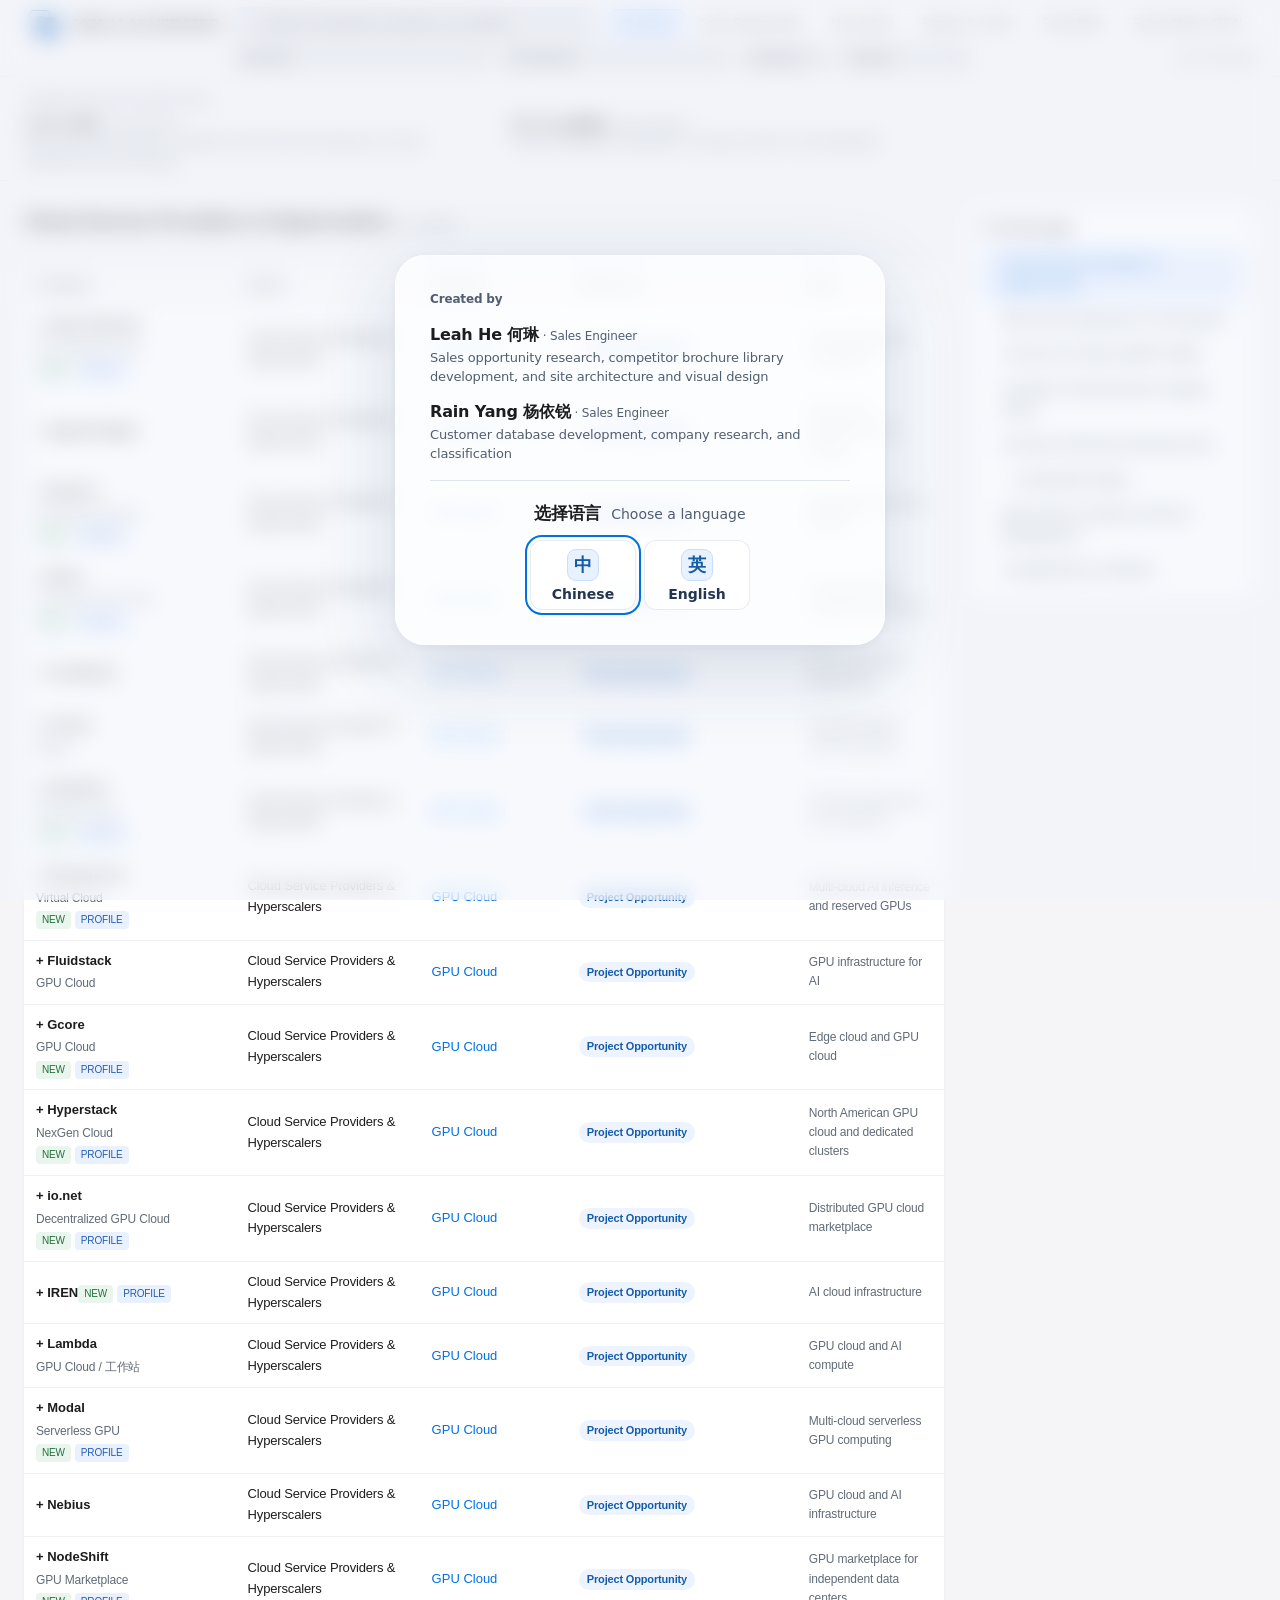
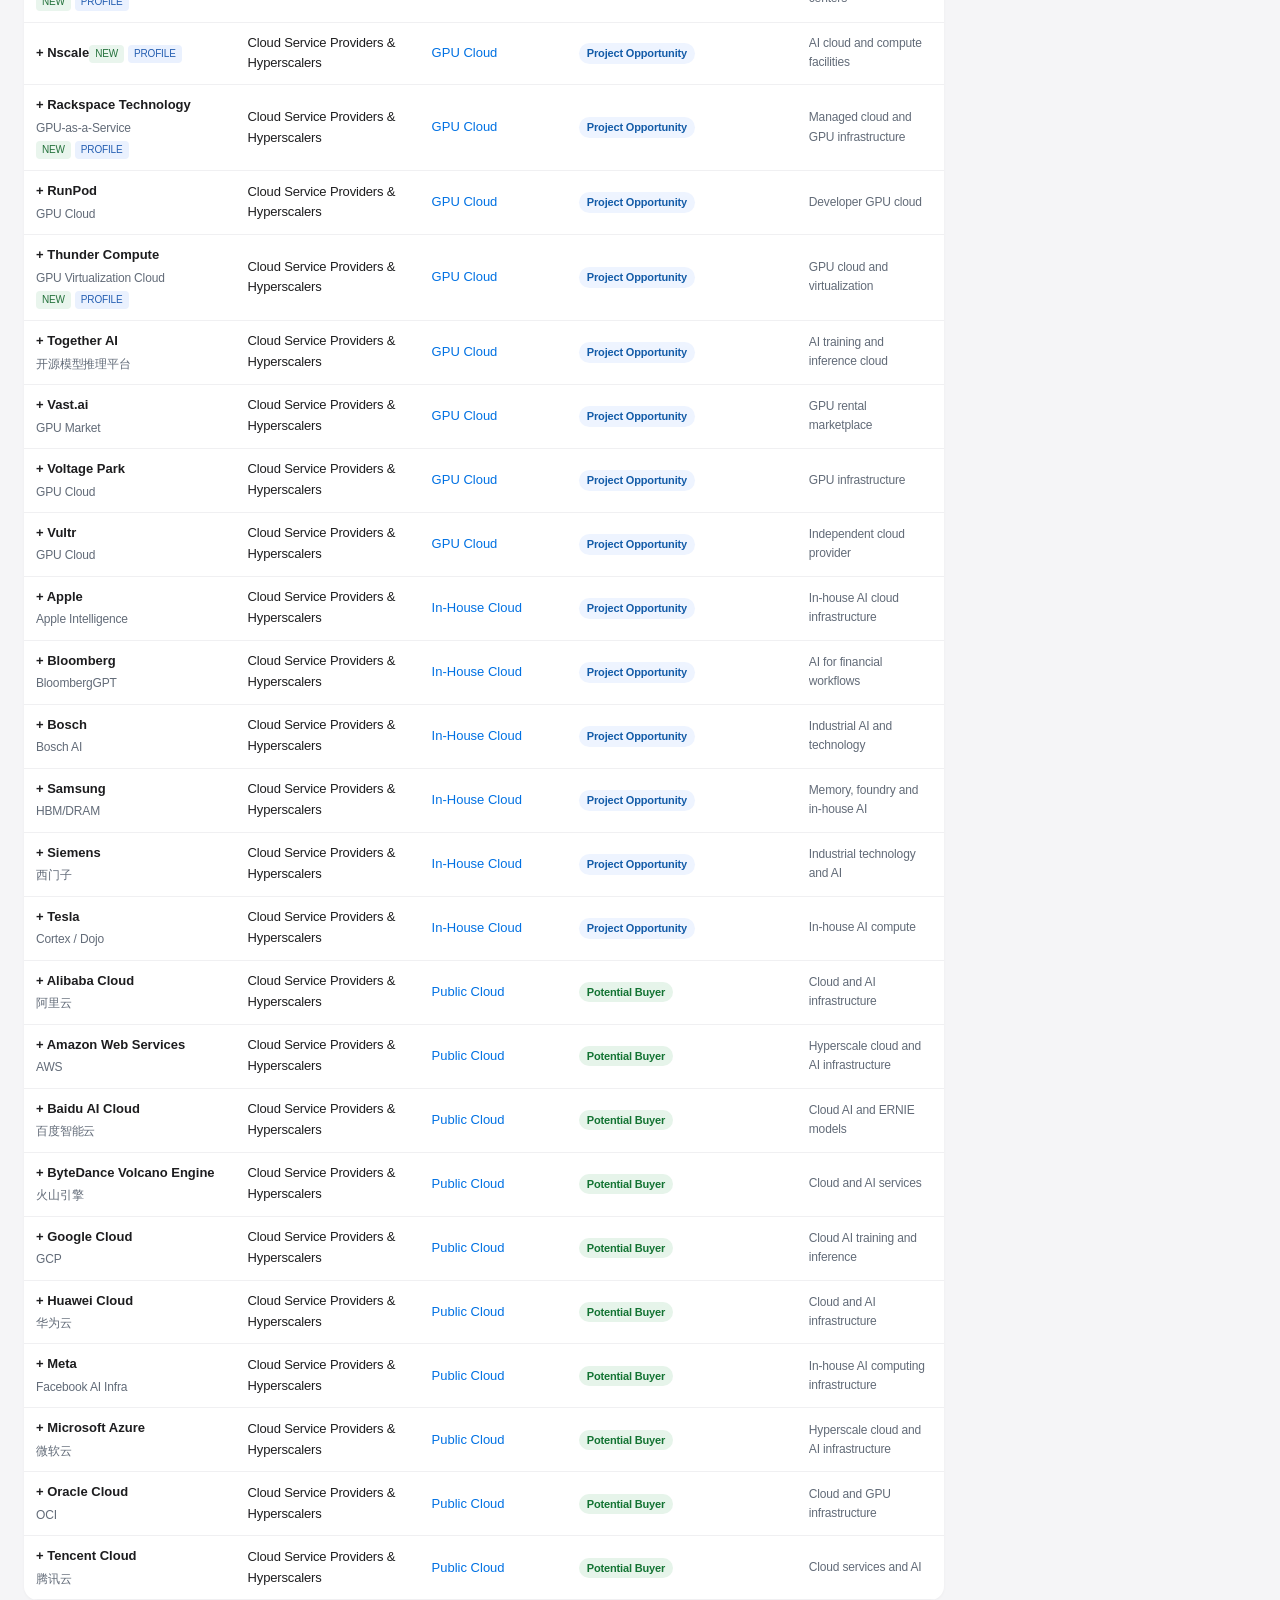
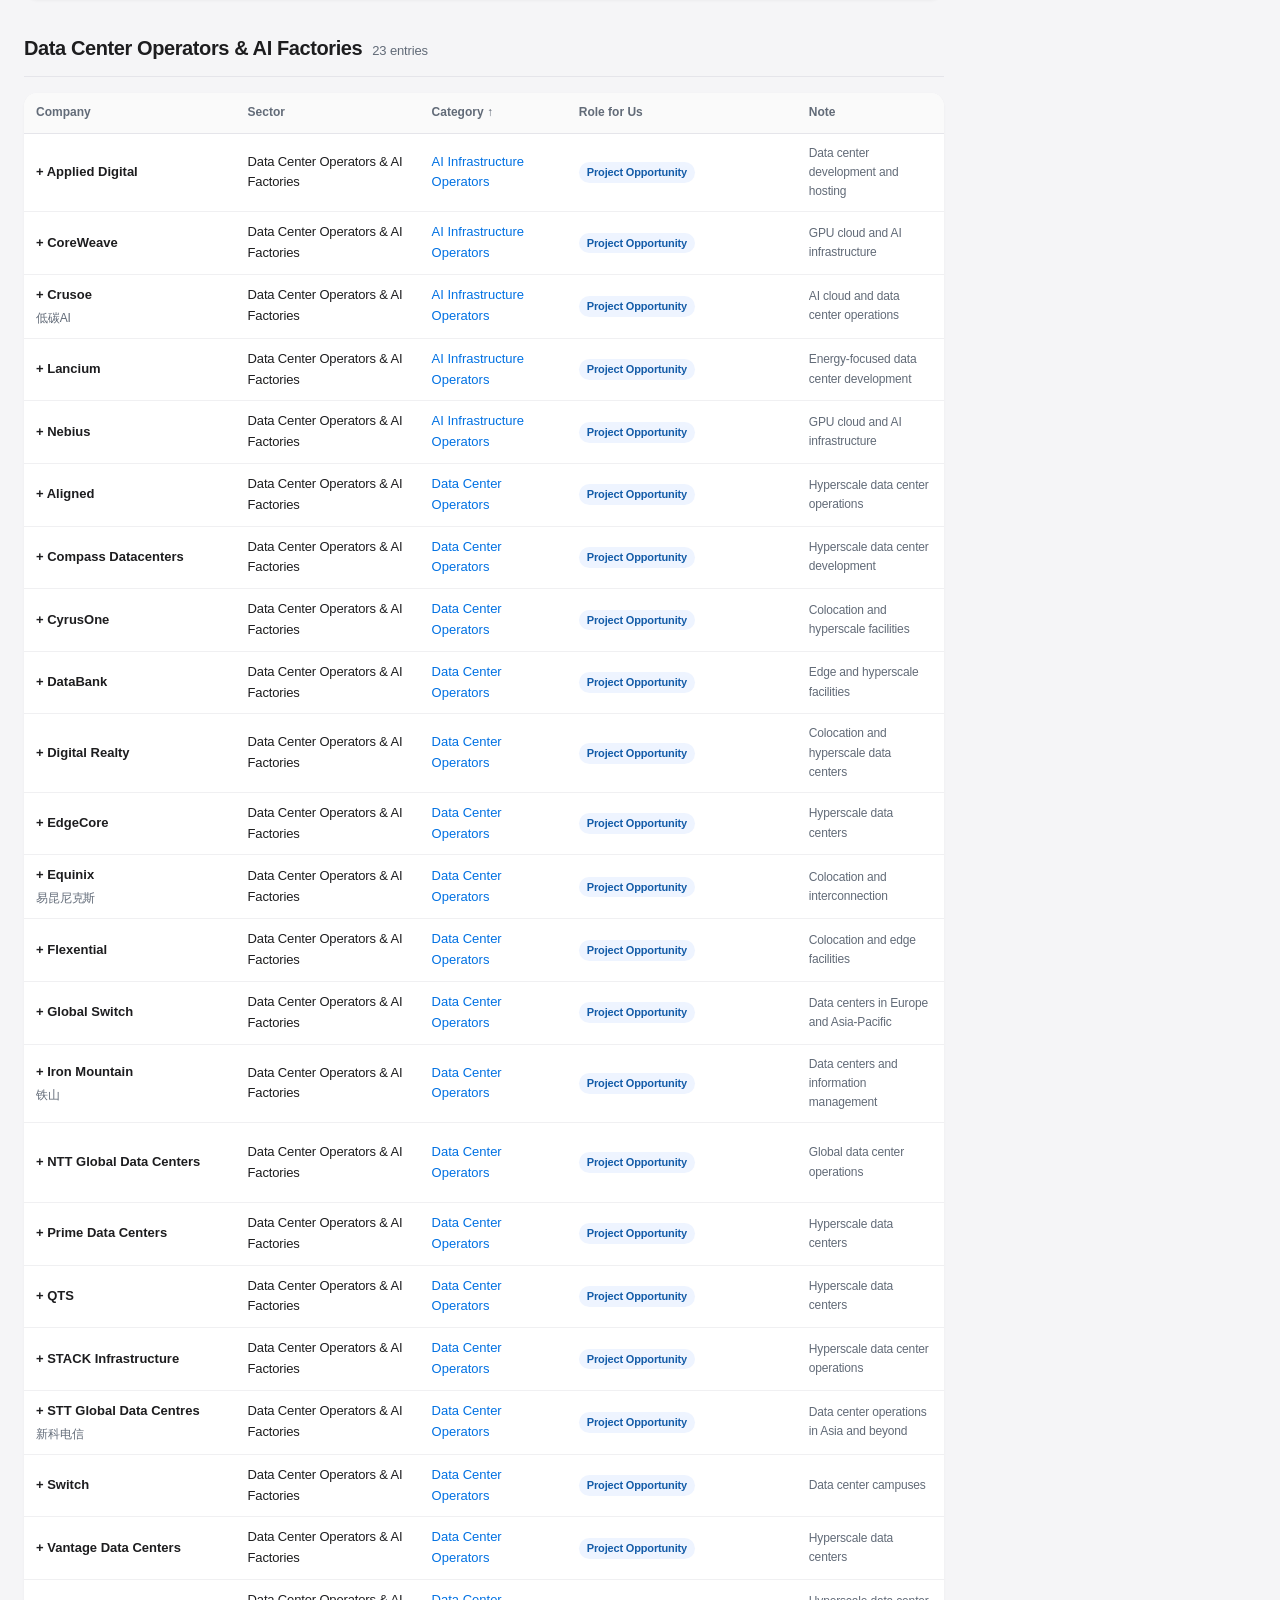
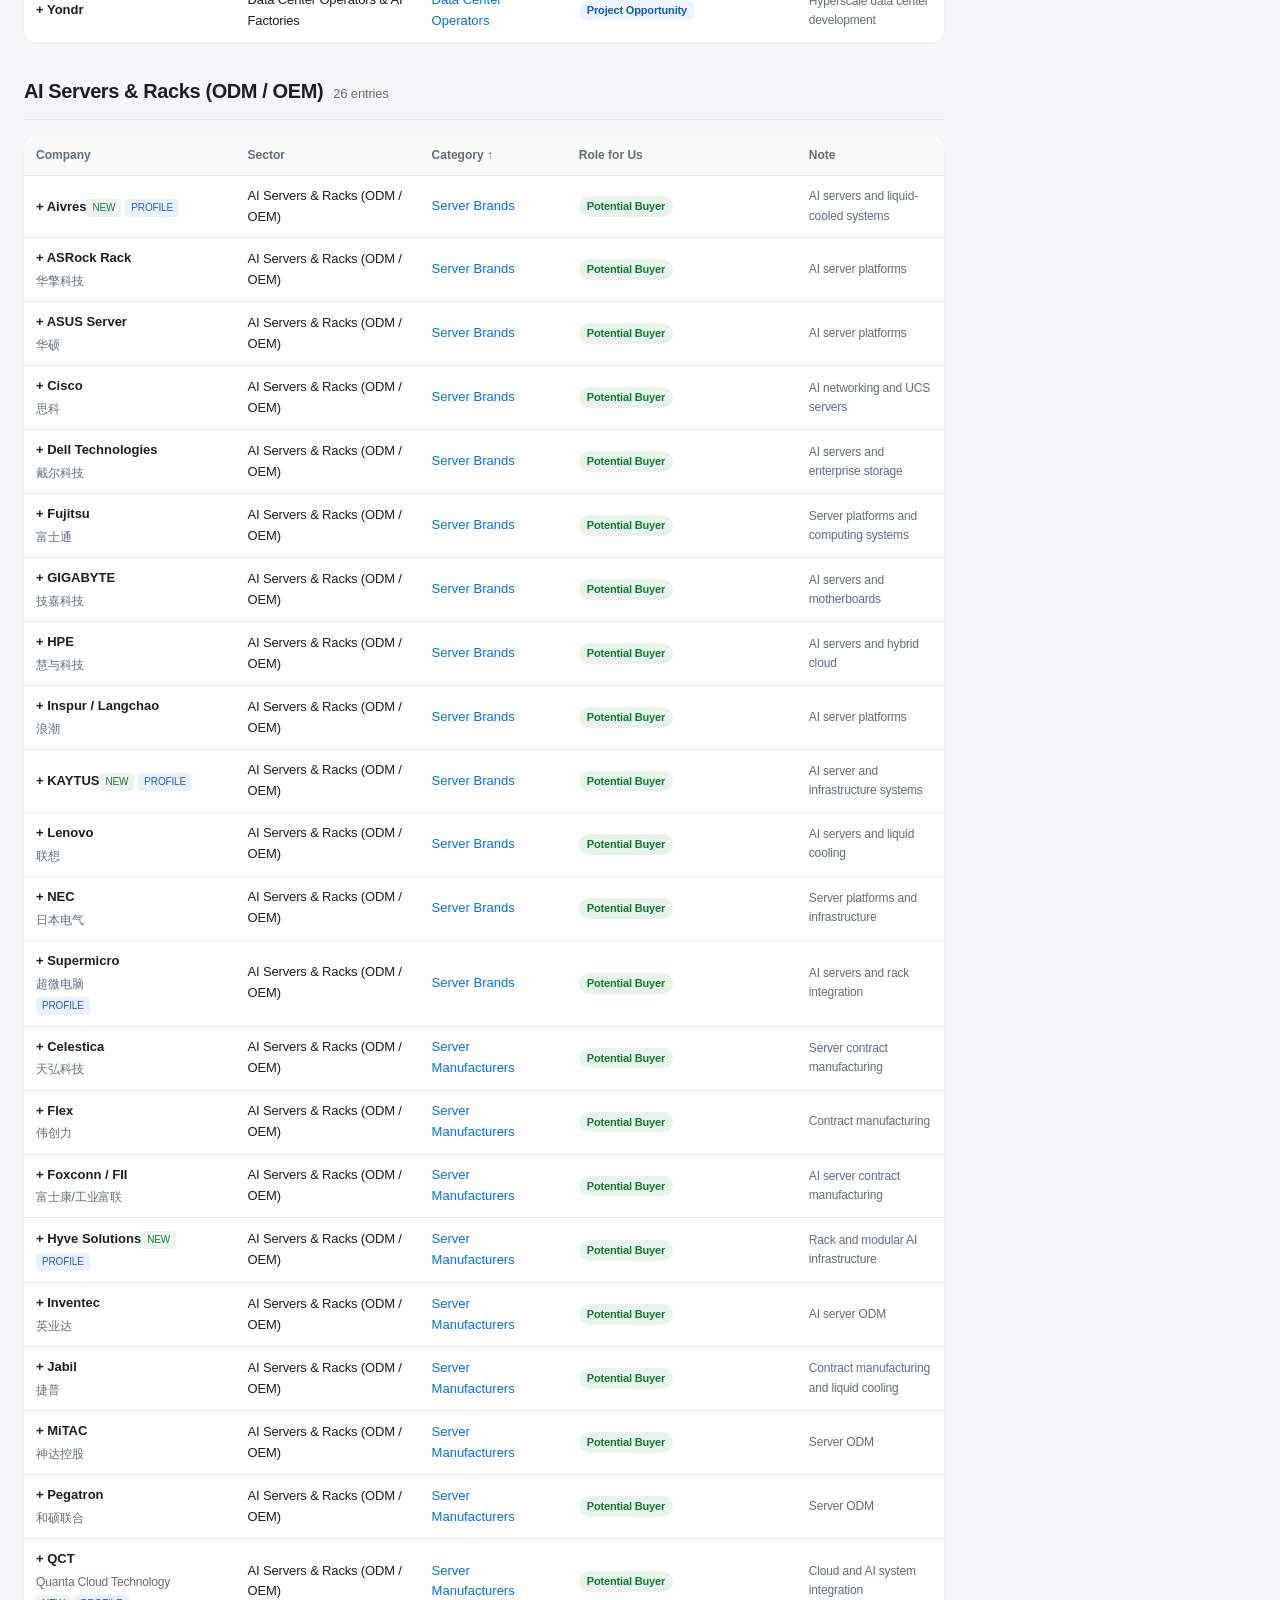
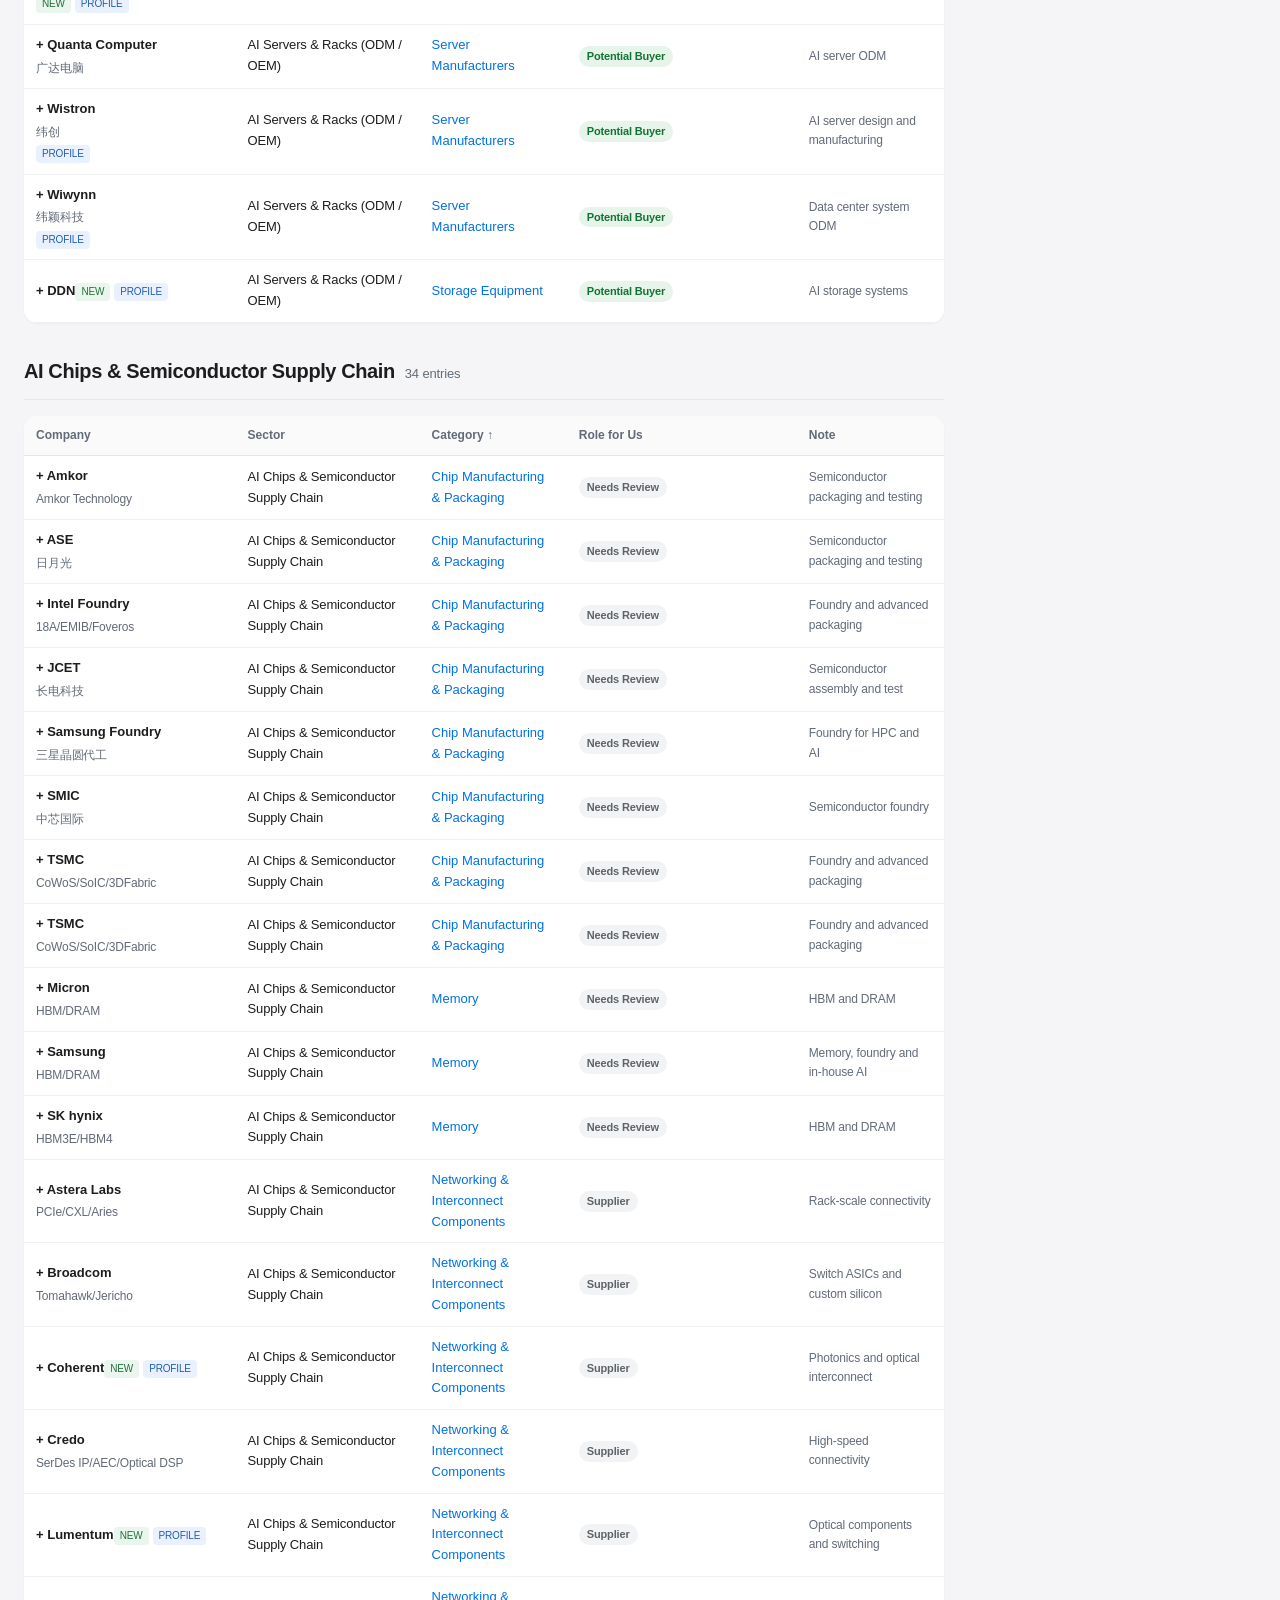
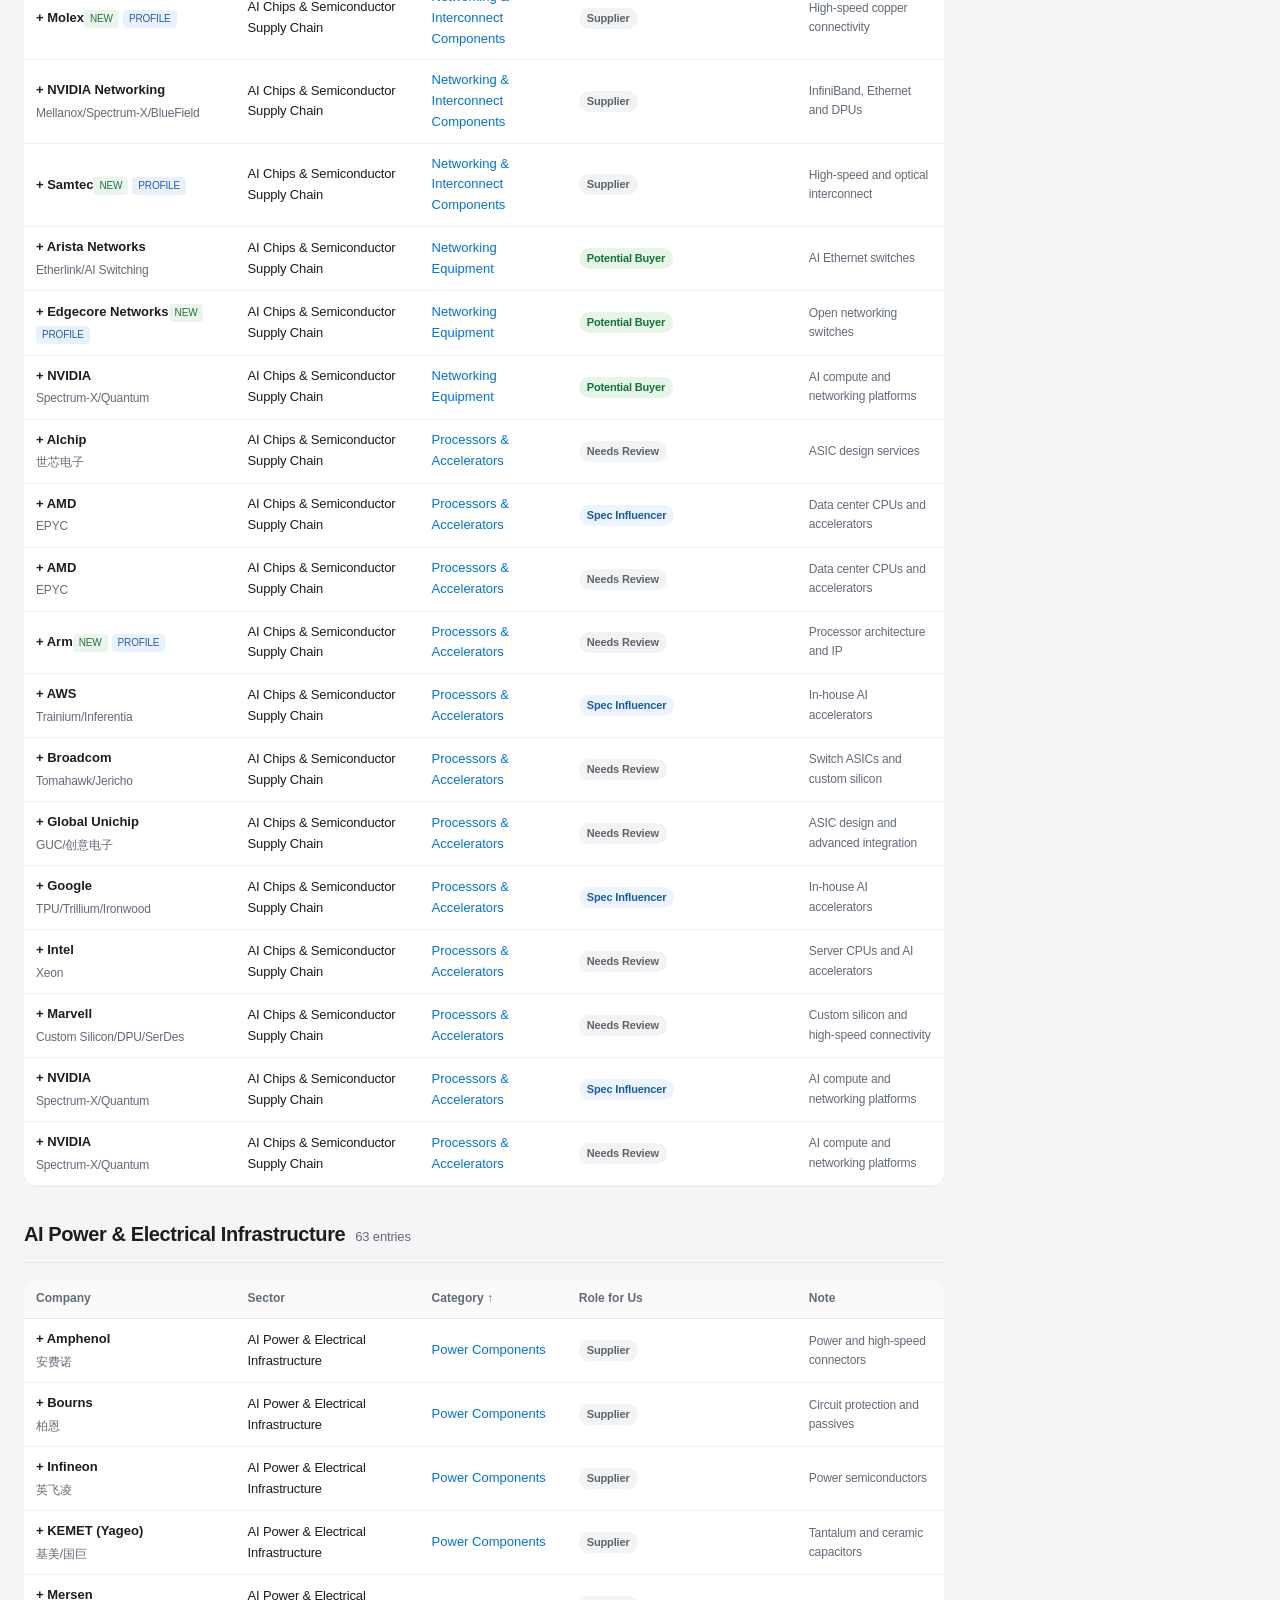
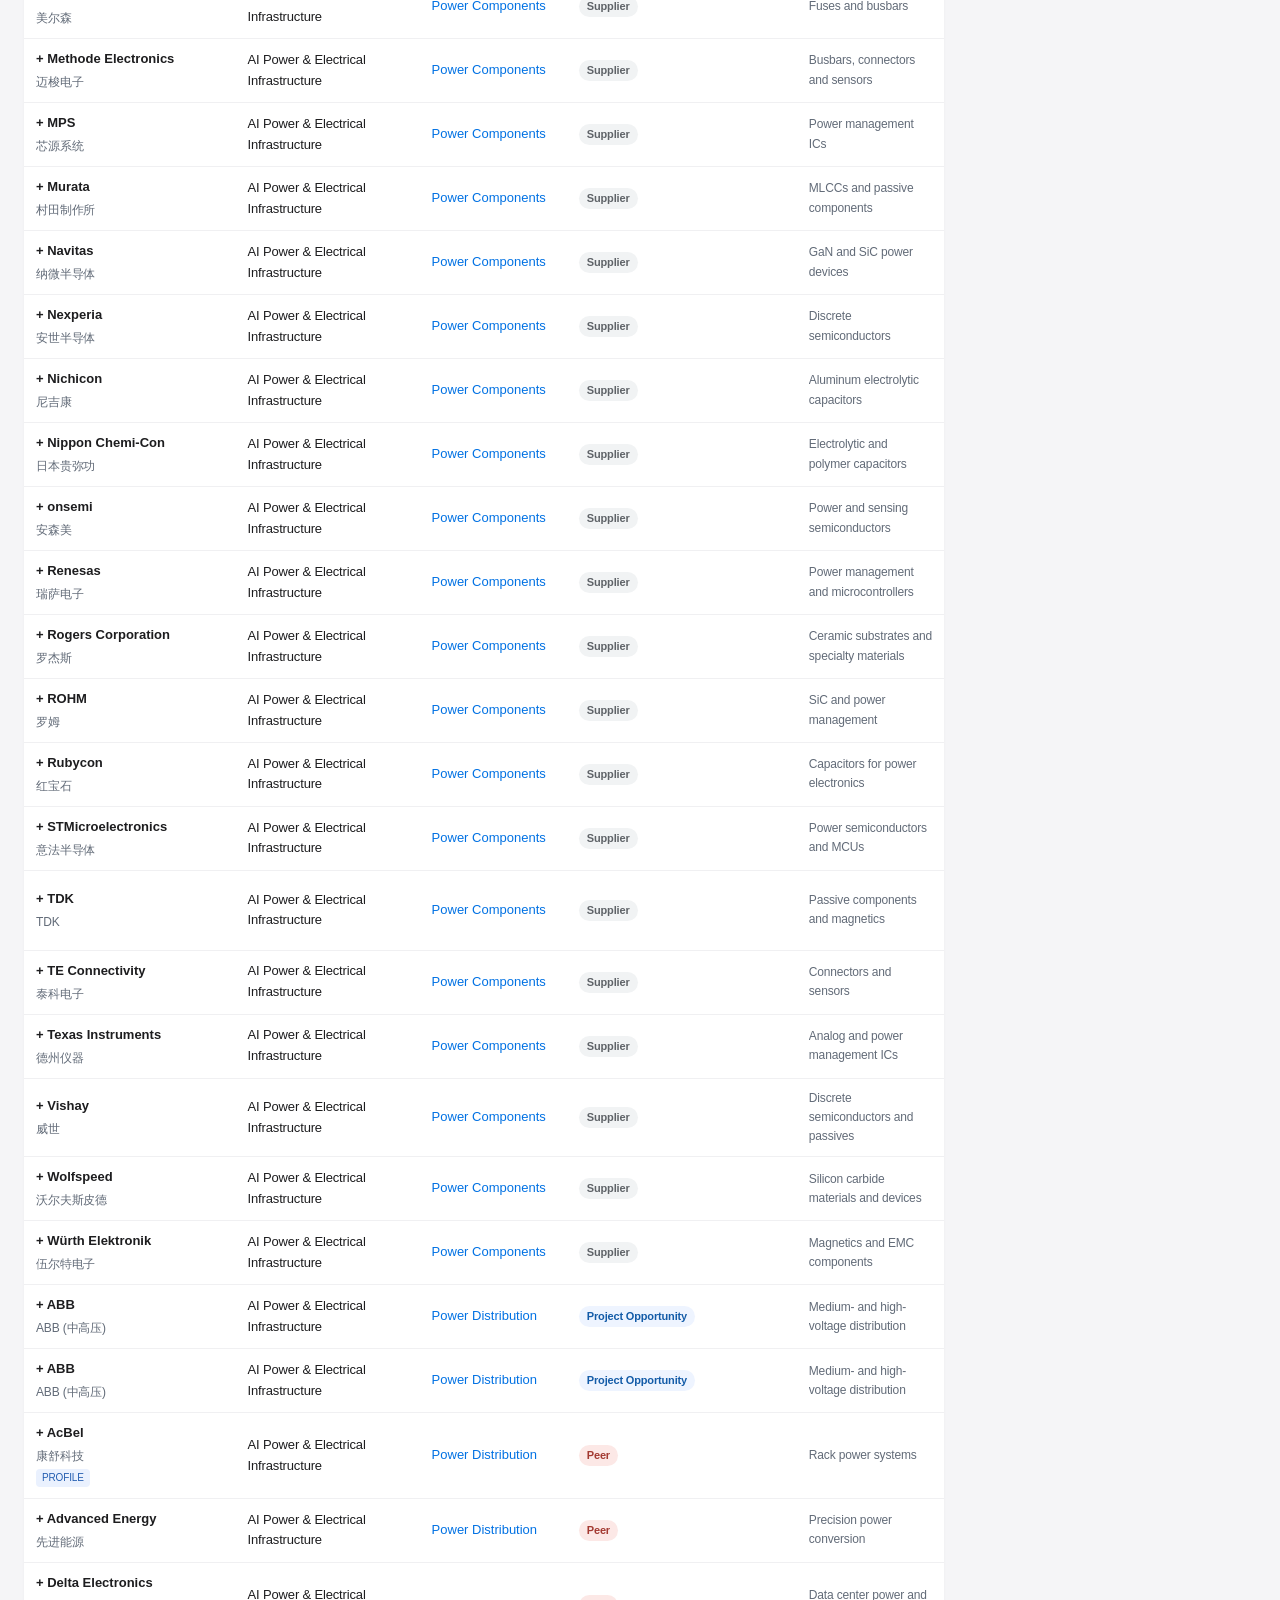
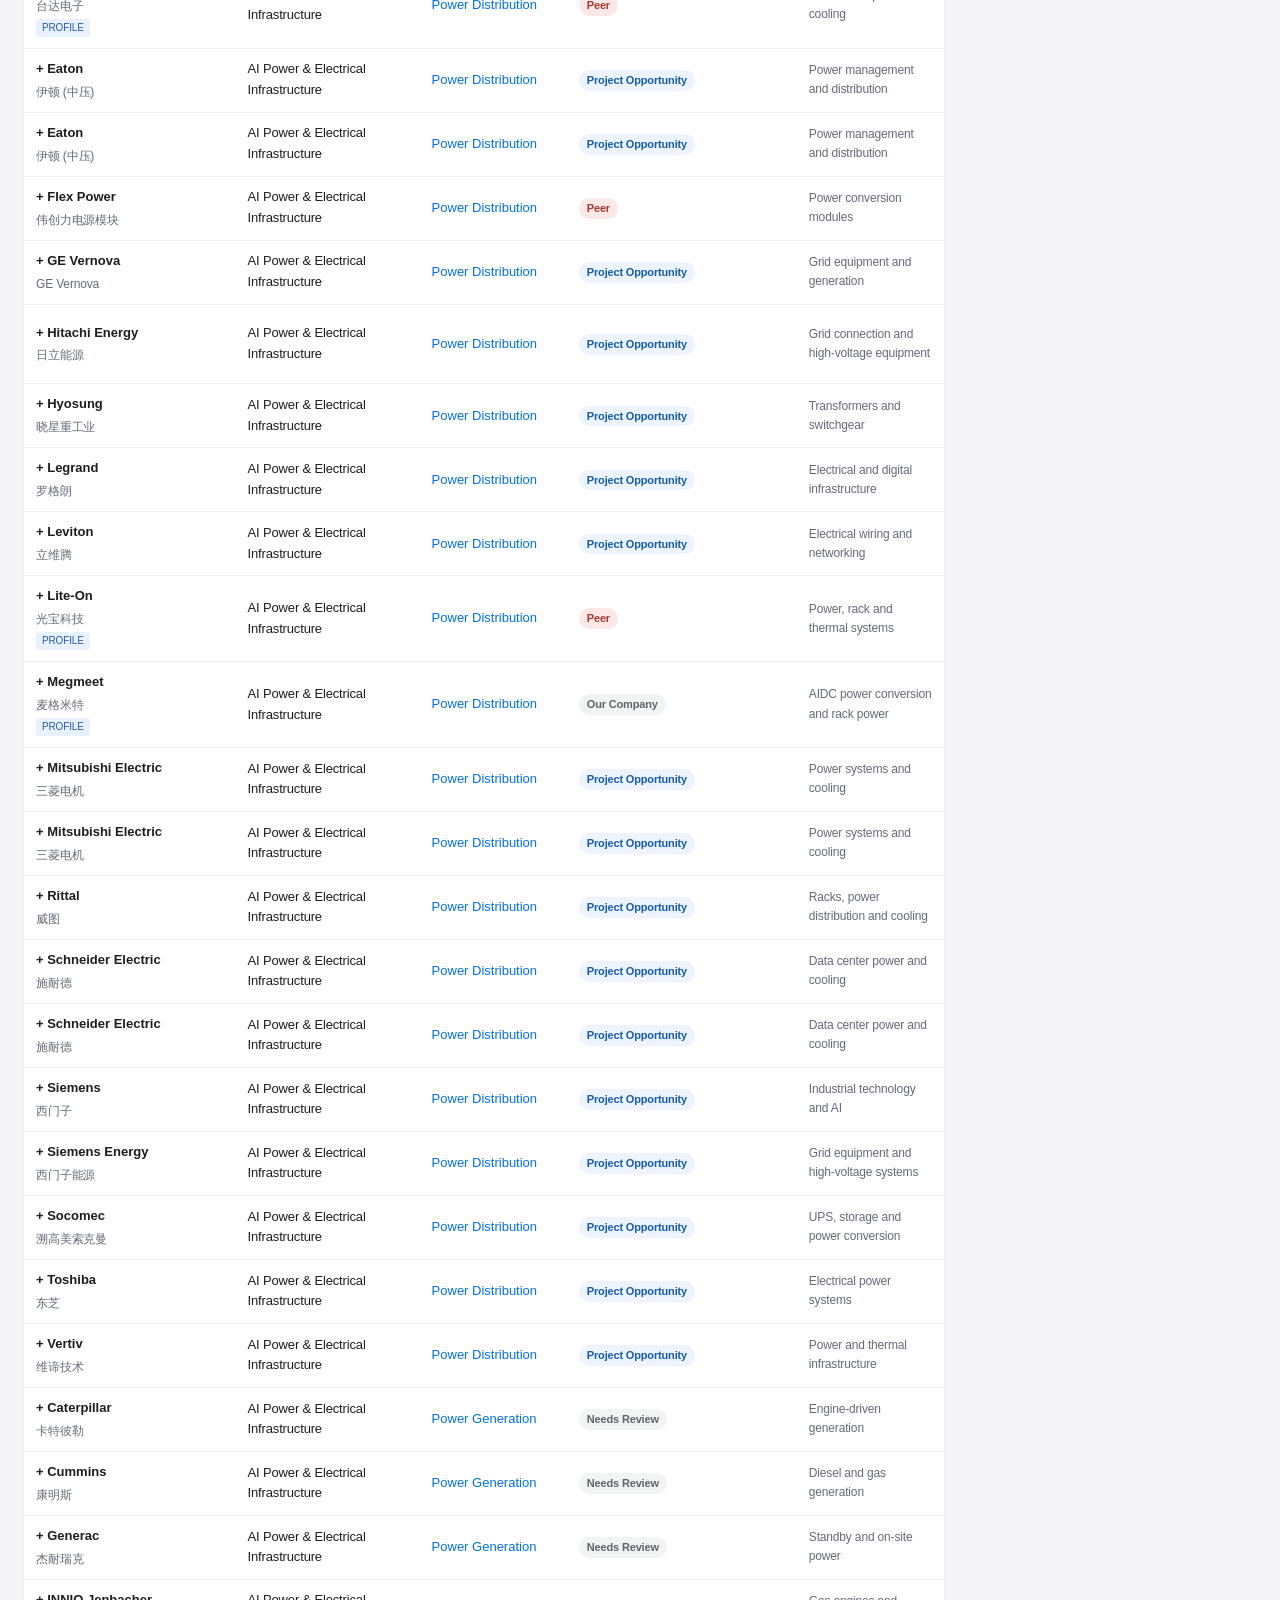
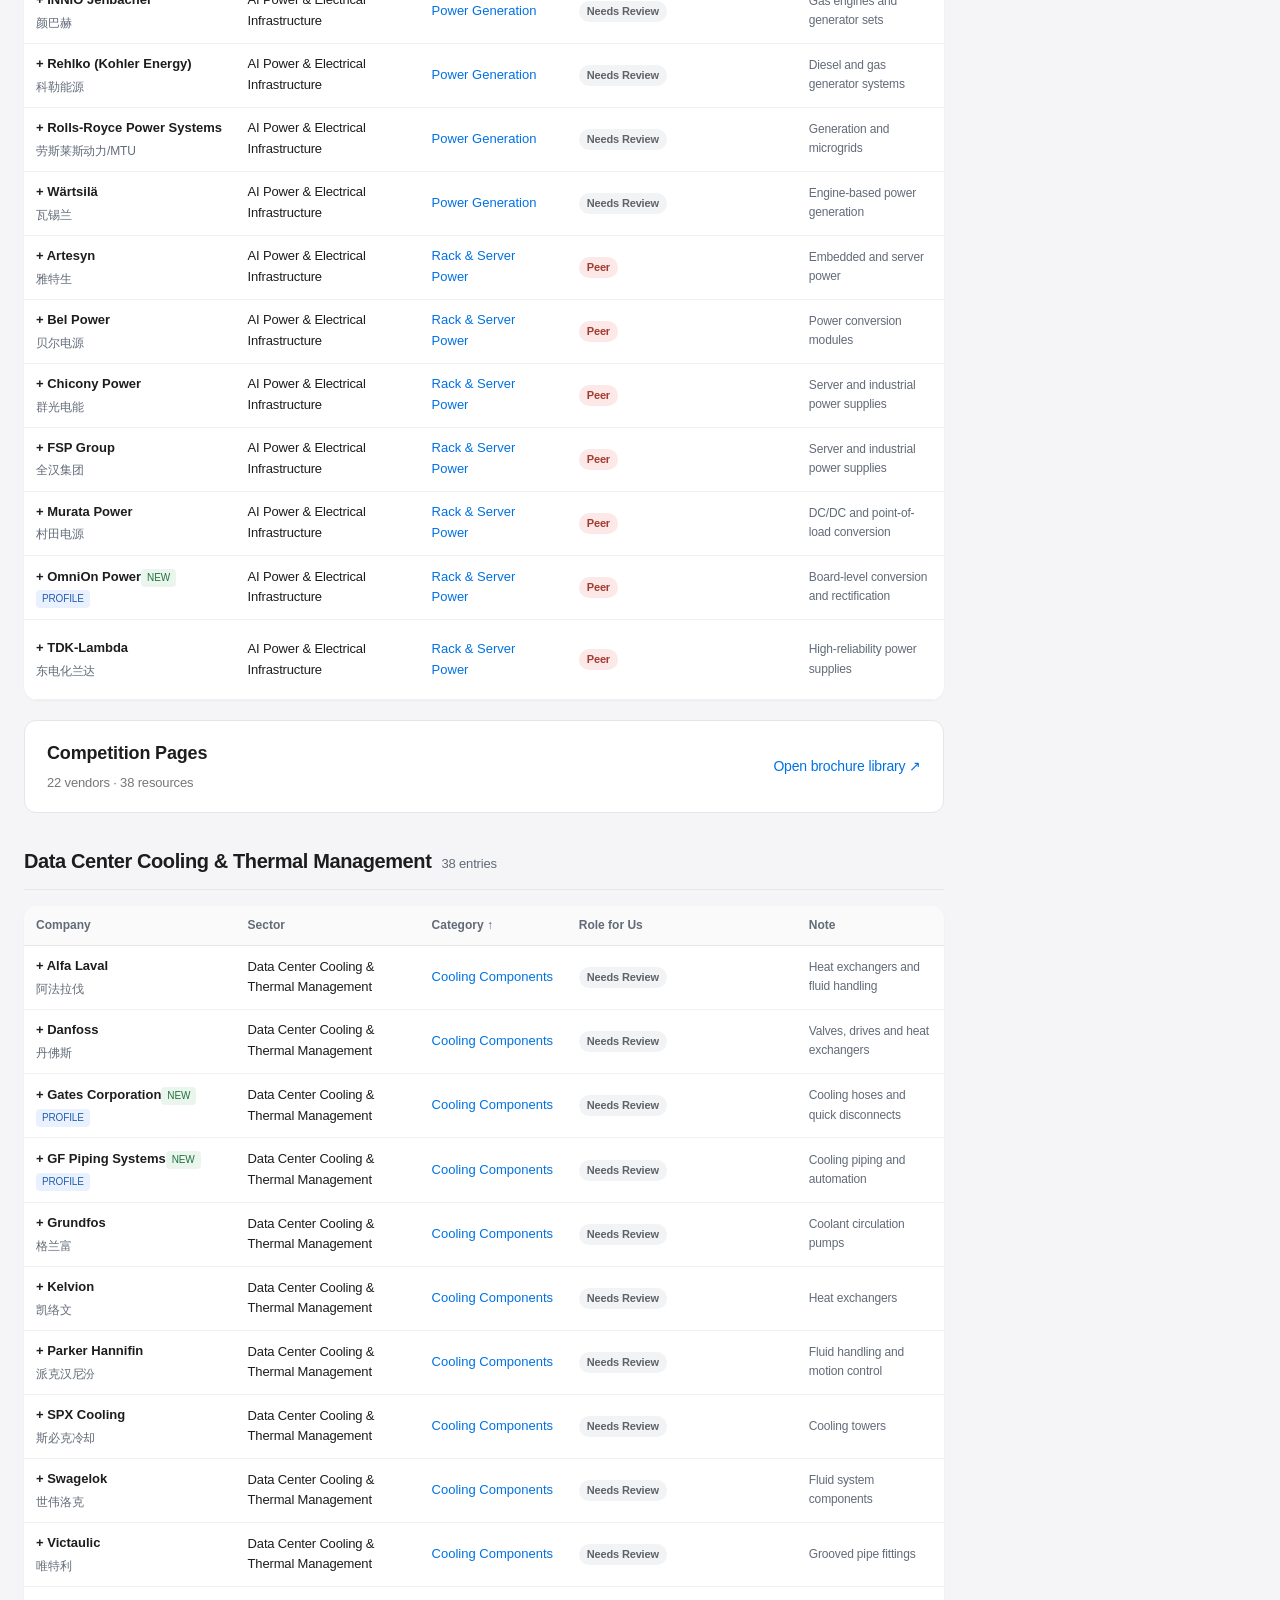
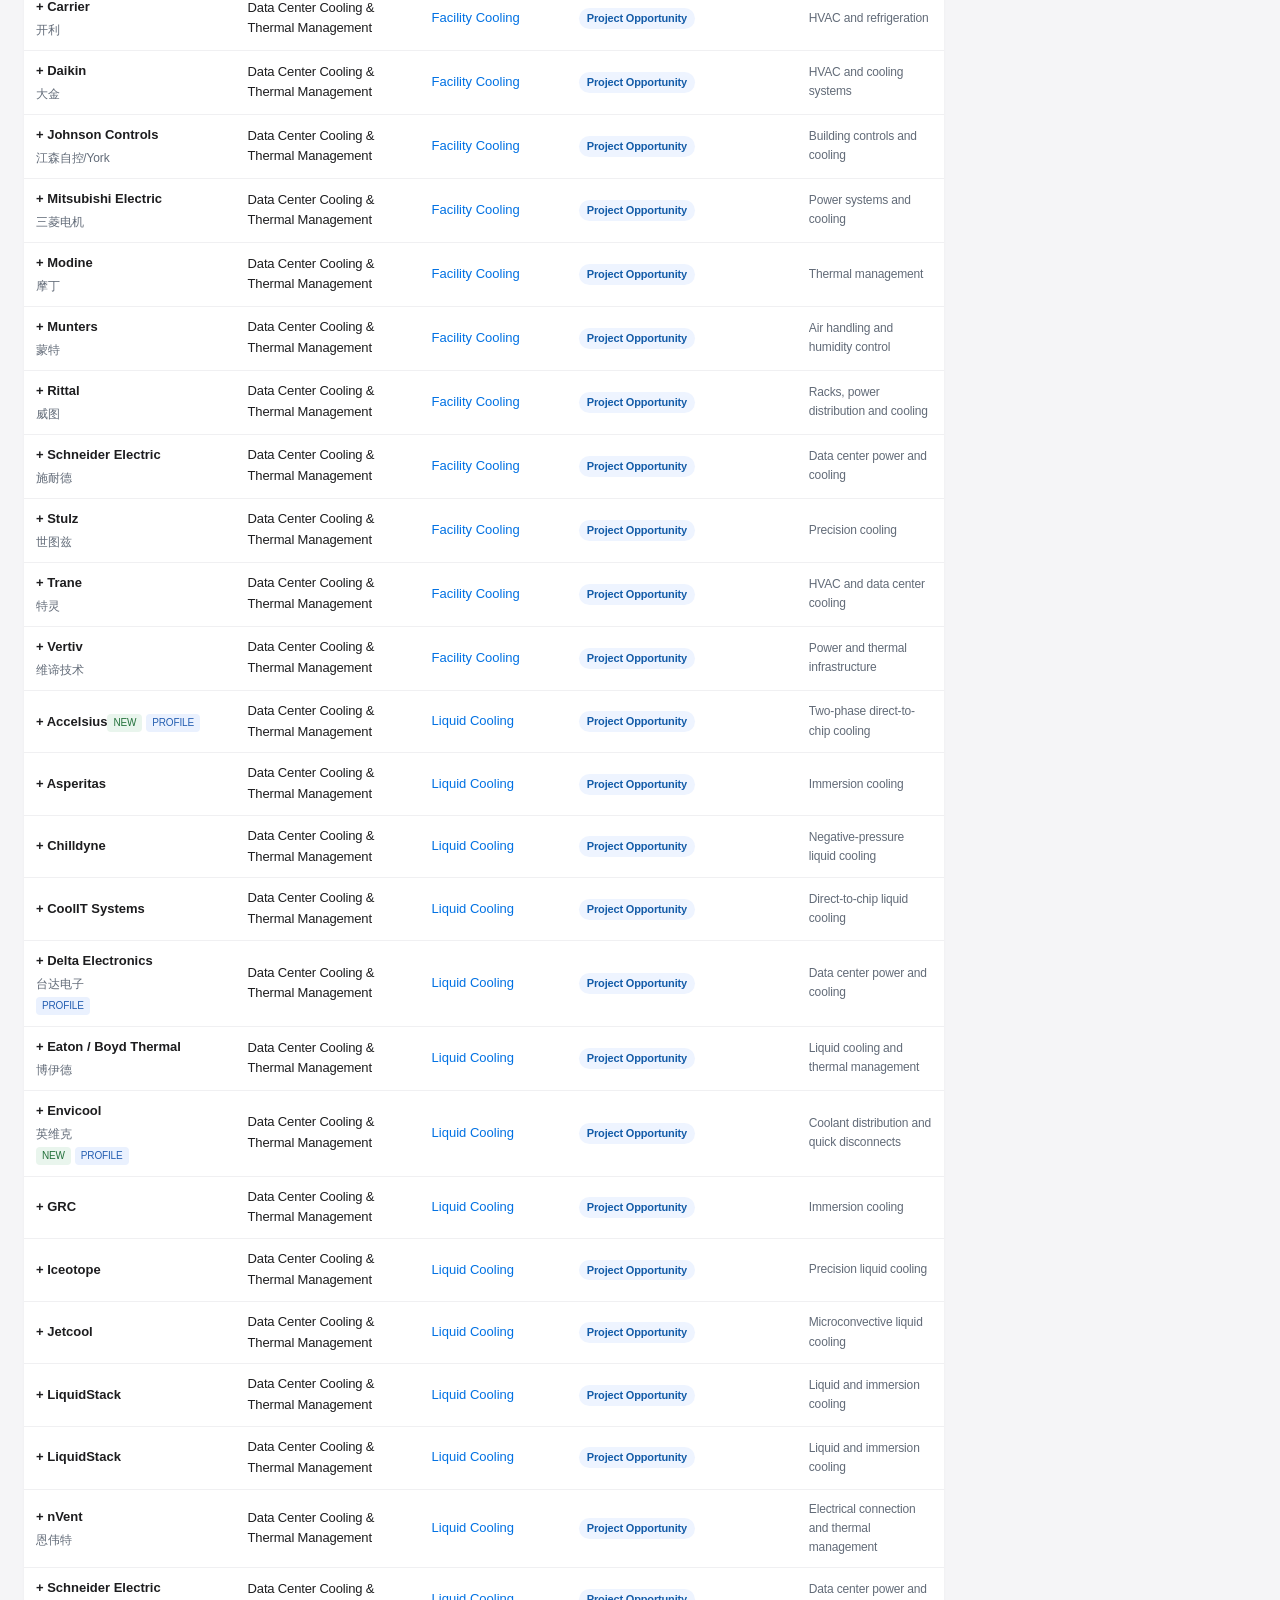
==== commit a38e994f: "Merge bilingual sales research and the updated AIDC directory" ====
--- a/index.html
+++ b/index.html
@@ -69,6 +69,8 @@
 
   .section { margin-bottom: 32px; }
   .section-header {
+    position: sticky; top: var(--content-sticky-top, 108px); z-index: 20;
+    background: var(--bg);
     display: flex; align-items: baseline; gap: 10px;
     padding: 0 0 12px 0; border-bottom: 1px solid var(--border); margin-bottom: 16px;
   }
@@ -143,443 +145,1518 @@
     .detail-card { grid-template-columns: 1fr 1fr; }
   }
 
-:root{--text-secondary:#626b78}body{line-height:1.6}.hero{text-align:left;padding:24px 0 12px}.hero h1{font-size:32px}.hero p{max-width:1000px}.eyebrow{color:var(--accent);font-size:12px;font-weight:600;letter-spacing:1px}.nav-inner{max-width:1400px;height:auto;min-height:58px;padding:10px 0}.nav input{max-width:400px}.nav select{max-width:260px}.summary{justify-content:flex-start;gap:12px;padding:14px 0 20px}.summary-item{background:white;border:1px solid var(--border);border-radius:12px;padding:12px 22px;min-width:130px;text-align:left}.summary-item .num{font-size:26px}.guide{border:1px solid var(--border);border-radius:12px;background:#fff;padding:12px 16px;margin-bottom:16px;font-size:13px}.guide summary{cursor:pointer;font-weight:600}.guide p{margin-top:9px;max-width:1100px}.toolbar{display:flex;flex-wrap:wrap;gap:8px;align-items:center;margin-bottom:20px}button{font:inherit;cursor:pointer;border:1px solid var(--border);background:white;border-radius:8px;padding:7px 12px;color:var(--text)}button:hover{border-color:var(--accent);color:var(--accent)}button.active{background:#e8f0fe;border-color:#aacbf3;color:#005dbb}button:focus-visible,a:focus-visible,summary:focus-visible{outline:3px solid #0071e3;outline-offset:3px}a{color:#0067cf;text-decoration:none}a:hover{text-decoration:underline}.table-wrap{overflow-x:auto}table{min-width:840px;table-layout:fixed}th:nth-child(1){width:24%}th:nth-child(2){width:18%}th:nth-child(3){width:18%}th:nth-child(4){width:22%}th:nth-child(5){width:18%}th{cursor:default}th button{background:none;border:0;padding:0;color:inherit;font-size:12px;font-weight:600}thead{position:static}.company-button{border:0;background:none;padding:0;text-align:left;font-weight:600}.co-alias{display:block;margin:3px 0 0}.co-note{max-width:none;white-space:normal;display:block}.small{font-size:11px;color:var(--text-secondary);display:block;margin-top:4px}.pill{display:inline-block;font-size:10px;padding:1px 6px;border-radius:4px;background:#e9f5ed;color:#23713b;margin:3px 4px 0 0}.pill.update{background:#eaf1fe;color:#245eb1}.detail-card{grid-template-columns:repeat(3,minmax(0,1fr));gap:20px;padding:24px}.field-value{line-height:1.8;overflow-wrap:anywhere}.wide{grid-column:1/-1}.detail-card .field-label{font-size:12px;font-weight:600;color:#526171}.detail-card ul{padding-left:19px}.source-list li{margin:6px 0}.source-kind{font-size:11px;font-weight:600;color:#626b78;margin-right:8px}.original{background:#f0f2f5;border-radius:8px;padding:12px}.muted{color:var(--text-secondary)}.empty{padding:40px;text-align:center;background:white;border-radius:12px}.footer{line-height:1.9}.category-button{padding:0;border:0;background:none;text-align:left;color:#0067cf}
-.category-button:hover,.category-button[aria-pressed="true"]{text-decoration:underline}#navStats{margin-left:auto}.badge{white-space:normal}.summary-item .lbl{color:#626b78}@media(max-width:768px){.main{padding:16px}.hero h1{font-size:24px}.nav{position:static;padding:0 16px}.nav-inner{gap:8px}.nav-title{width:100%}.nav input{width:100%;max-width:none}.nav select{max-width:100%;flex:1}.detail-card{grid-template-columns:1fr;min-width:0}.summary-item{min-width:100px;padding:10px 14px}.summary-item .num{font-size:22px}.wide{grid-column:auto}table{min-width:850px}}
-.supply-overview{margin:0 0 16px;padding:15px 16px;border:1px solid var(--border);border-radius:12px;background:white;display:flex;flex-wrap:wrap;align-items:center;gap:10px 16px}
-.supply-overview h2{font-size:15px;margin:0}.supply-overview p{font-size:13px;color:var(--text-secondary);margin:2px 0 0}
-.supply-overview select{font:inherit;font-size:13px;padding:8px;max-width:100%;border:1px solid var(--border);border-radius:8px;background:white;color:var(--text)}
-.supply-tag{display:inline-block;margin-top:5px;color:#245576;background:#eaf4fc;border-radius:4px;padding:1px 5px;font-size:11px}
-.supply-detail{background:#f2f7fc;border:1px solid #d5e3ef;padding:14px;border-radius:10px;font-size:13px}
-.supply-detail h3{margin:0;font-size:15px}.supply-detail dl{margin:10px 0;display:grid;gap:5px 12px;grid-template-columns:max-content 1fr}.supply-detail dt{font-weight:600}.supply-detail dd{margin:0}
-.supply-source{margin:10px 0 0}
-.table-wrap table{min-width:1000px}
-th:nth-child(1){width:16%}th:nth-child(2){width:16%}th:nth-child(3){width:15%}th:nth-child(4){width:22%}th:nth-child(5){width:21%}th:nth-child(6){width:10%}
-.customer-badge{display:inline-block;border-radius:5px;padding:2px 7px;font-size:11px;font-weight:700;line-height:1.4;background:#edf0f4;color:#344358}
-.customer-direct{background:#dcf5e5;color:#145b35}
-.customer-influence{background:#e3edfc;color:#174a8a}
-.customer-project,.customer-integration{background:#fff2d5;color:#704500}
-.customer-peer,.customer-upstream{background:#eee8fb;color:#533283}
-th:nth-child(4){width:16%}th:nth-child(5){width:27%}
-.supply-detail dl{margin:0;gap:12px 18px}
-@media(max-width:600px){.supply-detail dl{grid-template-columns:1fr;gap:3px}.supply-detail dd{margin-bottom:10px}}
-</style></head><body>
-<nav class="nav"><div class="nav-inner"><span class="nav-title">AIDC Research<span>Company & Reports</span></span><input aria-label="Search companies, products, or profiles" id="search" placeholder="Search company / product / introduction…"><select aria-label="Filter by sector" id="sectorFilter"><option value="">All Sectors</option></select><select aria-label="Filter by category" id="categoryFilter"><option value="">All Categories</option></select><select aria-label="Filter by report" id="linkFilter"><option value="">All Reports</option><option>SEC</option><option>PDF</option><option>IR</option><option>Private</option><option>Review</option></select><span class="nav-stats" id="navStats" aria-live="polite"></span></div></nav>
-<main class="main"><header class="hero"><div class="eyebrow">AI INFRASTRUCTURE · RESEARCH UPDATE / 2026.11.17</div><h1>AI Infrastructure Company & Reports Database</h1><p>Explore seven AI infrastructure sectors, company profiles, annual financial summaries, and official technical resources.</p></header><div class="summary" id="summary"></div>
-<details class="guide"><summary>How to use the directory</summary><p>The seven sectors cover AI models, cloud, data centers, servers, semiconductors, power, and cooling. Categories group companies by business activity. Select a sector to narrow the category list, or click a category in the table. A company can appear in several categories.</p><p>Technical references draw on OCP, NVIDIA GTC, official documentation, and Data Centre World. Financial figures come from company releases, annual reports, and regulatory filings. Check the reporting entity when interpreting group figures.</p><p>Financial summaries show reviewed annual figures where available. Fiscal periods, currencies, and profit definitions vary.</p></details>
-<section class="supply-overview" aria-labelledby="supply-heading"><div><h2 id="supply-heading">Find companies by role</h2><p>Roles describe each business entry. A company may set power requirements and buy through a manufacturing partner.</p></div><select id="customerFilter" aria-label="Filter by role"><option value="">All Roles</option></select></section>
-<div class="toolbar" id="views"><button data-view="all" class="active">All entries</button><button data-view="new">New entries</button><button data-view="reports">Verified reports</button><button data-view="profiles">Sourced profiles</button><button data-view="financial">Financial summaries</button><button data-view="pending">Reports to review</button><button id="reset">Reset filters</button><button id="export">Export filtered JSON</button></div><div id="content"></div>
-<footer class="footer"><p>Research snapshot: November 17, 2026. Expand a company to see the business profile, financial summary, and sources.</p></footer></main>
-<script type="application/json" id="embedded-data">[{"name":"Google DeepMind","alias":"Gemini / TPU","sector":"AI Applications & Models","category":"Frontier AI Model Developers","note":"AI research and model development","parent_company":"Alphabet Inc.","ticker":"GOOGL","market":"US","report_url":"https://abc.xyz/investor/annual-meeting/default.aspx","report_label":"IR","report_year":"2025","form_type":"Alphabet 2025 Annual Report","link_type":"official_report_page","last_checked":"2026-11-16","id":"company-1","is_new":false,"research_status":"Report link verified","sources":[{"title":"Alphabet 2025 Annual Report","url":"https://abc.xyz/investor/annual-meeting/default.aspx","kind":"Financial","checked":"2026-11-16","note":""}],"technical_resources":[],"report_verified":true,"report_title":"Alphabet 2025 Annual Report","year_basis":"Fiscal year","report_scope":"Alphabet (group report)","introduction":"Develops Gemini models and works within Google's TPU and computing ecosystem.","intro_basis":"Company profile pending further verification.","profile_checked":"","value_chain_role":"AI application and model demand","financial":null},{"name":"Meta AI","alias":"Llama","sector":"AI Applications & Models","category":"In-House AI Divisions & Models","note":"AI models and in-house infrastructure","parent_company":"Meta Platforms, Inc.","ticker":"META","market":"US","report_url":"https://www.sec.gov/Archives/edgar/data/1326801/000162828026003942/meta-20251231.htm","report_label":"SEC","report_year":"","form_type":"10-K","link_type":"sec_primary_doc","last_checked":"2026-06-26","id":"company-2","is_new":false,"research_status":"Pending review","sources":[],"technical_resources":[],"report_verified":false,"report_title":"Financial report link (unverified)","year_basis":"Unverified","report_scope":"Meta Platforms, Inc.","introduction":"Develops the Llama model family. Meta operates its own AI computing infrastructure.","intro_basis":"Company profile pending further verification.","profile_checked":"","value_chain_role":"AI application and model demand","financial":null},{"name":"Microsoft AI","alias":"Copilot / Azure AI","sector":"AI Applications & Models","category":"In-House AI Divisions & Models","note":"AI applications and services","parent_company":"Microsoft Corporation","ticker":"MSFT","market":"US","report_url":"https://www.microsoft.com/investor/reports/ar26/index.html","report_label":"IR","report_year":"2026","form_type":"Microsoft Annual Report 2026","link_type":"official_report_page","last_checked":"2026-11-17","id":"company-3","is_new":false,"research_status":"Report link verified","sources":[{"title":"Microsoft Annual Report 2026","url":"https://www.microsoft.com/investor/reports/ar26/index.html","kind":"Financial","checked":"2026-11-16","note":""}],"technical_resources":[],"report_verified":true,"report_title":"FY2026 financial results, year ended June 30, 2026","year_basis":"Fiscal year","report_scope":"Microsoft (group report)","introduction":"Develops Copilot and Azure AI services.","intro_basis":"Company profile pending further verification.","profile_checked":"","value_chain_role":"AI application and model demand","financial":{"subject":"Microsoft Group","period":"FY2026 · Year ended June 30, 2026","currency":"USD millions","revenue":"331,839","profit":"Net income: 133,749","url":"https://www.microsoft.com/investor/reports/ar26/index.html","note":"Group results include Azure and AI. Revenue rose 18% year over year.","checked":"2026-11-17"}},{"name":"Amazon AGI","alias":"AWS AI / Alexa","sector":"AI Applications & Models","category":"In-House AI Divisions & Models","note":"AI research and applications","parent_company":"Amazon.com, Inc.","ticker":"AMZN","market":"US","report_url":"https://ir.aboutamazon.com/annual-reports-proxies-and-shareholder-letters/default.aspx","report_label":"IR","report_year":"2025","form_type":"Amazon 2025 Annual Report","link_type":"official_report_page","last_checked":"2026-11-16","id":"company-4","is_new":false,"research_status":"Report link verified","sources":[{"title":"Amazon 2025 Annual Report","url":"https://ir.aboutamazon.com/annual-reports-proxies-and-shareholder-letters/default.aspx","kind":"Financial","checked":"2026-11-16","note":""}],"technical_resources":[],"report_verified":true,"report_title":"Amazon 2025 Annual Report","year_basis":"Fiscal year","report_scope":"Amazon (group report)","introduction":"Develops AI capabilities and applications within Amazon, including its Alexa ecosystem.","intro_basis":"Company profile pending further verification.","profile_checked":"","value_chain_role":"AI application and model demand","financial":null},{"name":"Apple AI","alias":"Apple Intelligence","sector":"AI Applications & Models","category":"In-House AI Divisions & Models","note":"On-device and cloud AI","parent_company":"Apple Inc.","ticker":"AAPL","market":"US","report_url":"https://investor.apple.com/sec-filings/sec-filings-details/default.aspx?FilingId=19895604","report_label":"IR","report_year":"2026","form_type":"Apple FY2026 Form 10-K","link_type":"official_report_page","last_checked":"2026-11-16","id":"company-5","is_new":false,"research_status":"Report link verified","sources":[{"title":"Apple FY2026 Form 10-K","url":"https://investor.apple.com/sec-filings/sec-filings-details/default.aspx?FilingId=19895604","kind":"Financial","checked":"2026-11-16","note":""}],"technical_resources":[],"report_verified":true,"report_title":"Apple FY2026 Form 10-K","year_basis":"Fiscal year","report_scope":"Apple (group report)","introduction":"Apple Intelligence combines on-device AI with cloud inference for some workloads.","intro_basis":"Company profile pending further verification.","profile_checked":"","value_chain_role":"AI application and model demand","financial":null},{"name":"Salesforce","alias":"Einstein / Agentforce","sector":"AI Applications & Models","category":"Enterprise AI Applications","note":"AI for CRM and enterprise workflows","parent_company":"Salesforce, Inc.","ticker":"CRM","market":"US","report_url":"https://s205.q4cdn.com/626266368/files/doc_financials/2025/q4/3d22b243-78ec-4635-9b99-a0a33967944d.pdf","report_label":"PDF","report_year":"","form_type":"10-K","link_type":"official_pdf","last_checked":"2026-06-26","id":"company-6","is_new":false,"research_status":"Pending review","sources":[],"technical_resources":[],"report_verified":false,"report_title":"Financial report link (unverified)","year_basis":"Unverified","report_scope":"Salesforce, Inc.","introduction":"Einstein and Agentforce bring AI to customer relationship management and enterprise applications.","intro_basis":"Company profile pending further verification.","profile_checked":"","value_chain_role":"AI application and model demand","financial":null},{"name":"ServiceNow","alias":"Now Assist","sector":"AI Applications & Models","category":"Enterprise AI Applications","note":"AI for enterprise workflows","parent_company":"ServiceNow, Inc.","ticker":"NOW","market":"US","report_url":"https://www.sec.gov/Archives/edgar/data/1373715/000137371526000041/now2025ars.pdf","report_label":"PDF","report_year":"","form_type":"10-K","link_type":"official_pdf","last_checked":"2026-06-26","id":"company-7","is_new":false,"research_status":"Pending review","sources":[],"technical_resources":[],"report_verified":false,"report_title":"Financial report link (unverified)","year_basis":"Unverified","report_scope":"ServiceNow, Inc.","introduction":"Now Assist brings AI to ServiceNow's workflow platform.","intro_basis":"Company profile pending further verification.","profile_checked":"","value_chain_role":"AI application and model demand","financial":null},{"name":"Adobe","alias":"Firefly","sector":"AI Applications & Models","category":"Enterprise AI Applications","note":"Generative AI for creative applications","parent_company":"Adobe Inc.","ticker":"ADBE","market":"US","report_url":"https://www.adobe.com/cc-shared/assets/investor-relations/pdfs/adbe-10k-fy25-final.pdf","report_label":"PDF","report_year":"","form_type":"10-K","link_type":"official_pdf","last_checked":"2026-06-26","id":"company-8","is_new":false,"research_status":"Pending review","sources":[],"technical_resources":[],"report_verified":false,"report_title":"Financial report link (unverified)","year_basis":"Unverified","report_scope":"Adobe Inc.","introduction":"Firefly adds generative AI capabilities to Adobe's creative products.","intro_basis":"Company profile pending further verification.","profile_checked":"","value_chain_role":"AI application and model demand","financial":null},{"name":"Oracle","alias":"OCI AI / Fusion AI","sector":"AI Applications & Models","category":"Enterprise AI Applications","note":"Enterprise applications and cloud","parent_company":"Oracle Corporation","ticker":"ORCL","market":"US","report_url":"https://www.sec.gov/Archives/edgar/data/1341439/000119312526277521/orcl-20260531.htm","report_label":"SEC","report_year":"","form_type":"10-K","link_type":"sec_primary_doc","last_checked":"2026-06-26","id":"company-9","is_new":false,"research_status":"Pending review","sources":[],"technical_resources":[],"report_verified":false,"report_title":"Financial report link (unverified)","year_basis":"Unverified","report_scope":"Oracle Corporation","introduction":"Oracle combines enterprise applications with AI services on Oracle Cloud Infrastructure.","intro_basis":"Company profile pending further verification.","profile_checked":"","value_chain_role":"AI application and model demand","financial":null},{"name":"Palantir","alias":"AIP","sector":"AI Applications & Models","category":"Enterprise AI Applications","note":"Enterprise and government AI platform","parent_company":"Palantir Technologies","ticker":"PLTR","market":"US","report_url":"https://d18rn0p25nwr6d.cloudfront.net/CIK-0001321655/ce17225b-5ba6-4ff5-a246-f272a9399509.pdf","report_label":"PDF","report_year":"","form_type":"10-K","link_type":"official_pdf","last_checked":"2026-06-26","id":"company-10","is_new":false,"research_status":"Pending review","sources":[],"technical_resources":[],"report_verified":false,"report_title":"Financial report link (unverified)","year_basis":"Unverified","report_scope":"Palantir Technologies","introduction":"Its Artificial Intelligence Platform supports AI-enabled decision-making and operations.","intro_basis":"Company profile pending further verification.","profile_checked":"","value_chain_role":"AI application and model demand","financial":null},{"name":"Snowflake","alias":"Cortex AI","sector":"AI Applications & Models","category":"Enterprise AI Applications","note":"Data cloud and AI","parent_company":"Snowflake Inc.","ticker":"SNOW","market":"US","report_url":"https://stocklight.com/stocks/us/nyse-snow/snowflake/annual-reports/nyse-snow-2025-10K-25760750.pdf","report_label":"PDF","report_year":"","form_type":"10-K","link_type":"official_pdf","last_checked":"2026-06-26","id":"company-11","is_new":false,"research_status":"Pending review","sources":[],"technical_resources":[],"report_verified":false,"report_title":"Financial report link (unverified)","year_basis":"Unverified","report_scope":"Snowflake Inc.","introduction":"Cortex AI brings AI capabilities to data and analytics workloads.","intro_basis":"Company profile pending further verification.","profile_checked":"","value_chain_role":"AI application and model demand","financial":null},{"name":"SAP","alias":"Joule AI","sector":"AI Applications & Models","category":"Enterprise AI Applications","note":"AI for enterprise software","parent_company":"SAP SE","ticker":"SAP","market":"US","report_url":"https://www.sap.com/docs/download/investors/2025/sap-2025-annual-report-form-20f.pdf","report_label":"PDF","report_year":"","form_type":"20-F","link_type":"official_pdf","last_checked":"2026-06-26","id":"company-12","is_new":false,"research_status":"Pending review","sources":[],"technical_resources":[],"report_verified":false,"report_title":"Financial report link (unverified)","year_basis":"Unverified","report_scope":"SAP SE","introduction":"Joule brings AI assistance to SAP's enterprise applications.","intro_basis":"Company profile pending further verification.","profile_checked":"","value_chain_role":"AI application and model demand","financial":null},{"name":"Microsoft Azure","alias":"微软云","sector":"Cloud Service Providers & Hyperscalers","category":"Hyperscaler / Public Cloud","note":"Hyperscale cloud and AI infrastructure","parent_company":"Microsoft Corporation","ticker":"MSFT","market":"US","report_url":"https://www.microsoft.com/investor/reports/ar26/index.html","report_label":"IR","report_year":"2026","form_type":"Microsoft Annual Report 2026","link_type":"official_report_page","last_checked":"2026-11-17","id":"company-13","is_new":false,"research_status":"Report link verified","sources":[{"title":"Microsoft Annual Report 2026","url":"https://www.microsoft.com/investor/reports/ar26/index.html","kind":"Financial","checked":"2026-11-16","note":""}],"technical_resources":[],"report_verified":true,"report_title":"FY2026 financial results, year ended June 30, 2026","year_basis":"Fiscal year","report_scope":"Microsoft (group report)","introduction":"Operates cloud computing and AI infrastructure. Microsoft has published cloud server hardware designs through OCP.","intro_basis":"Company profile pending further verification.","profile_checked":"","value_chain_role":"Cloud and compute services","financial":{"subject":"Microsoft Group","period":"FY2026 · Year ended June 30, 2026","currency":"USD millions","revenue":"331,839","profit":"Net income: 133,749","url":"https://www.microsoft.com/investor/reports/ar26/index.html","note":"Group results include Azure and AI. Revenue rose 18% year over year.","checked":"2026-11-17"}},{"name":"Amazon Web Services","alias":"AWS","sector":"Cloud Service Providers & Hyperscalers","category":"Hyperscaler / Public Cloud","note":"Hyperscale cloud and AI infrastructure","parent_company":"Amazon.com, Inc.","ticker":"AMZN","market":"US","report_url":"https://ir.aboutamazon.com/annual-reports-proxies-and-shareholder-letters/default.aspx","report_label":"IR","report_year":"2025","form_type":"Amazon 2025 Annual Report","link_type":"official_report_page","last_checked":"2026-11-16","id":"company-14","is_new":false,"research_status":"Report link verified","sources":[{"title":"Amazon 2025 Annual Report","url":"https://ir.aboutamazon.com/annual-reports-proxies-and-shareholder-letters/default.aspx","kind":"Financial","checked":"2026-11-16","note":""}],"technical_resources":[],"report_verified":true,"report_title":"Amazon 2025 Annual Report","year_basis":"Fiscal year","report_scope":"Amazon (group report)","introduction":"Operates cloud infrastructure and develops Trainium and Inferentia accelerators.","intro_basis":"Company profile pending further verification.","profile_checked":"","value_chain_role":"Cloud and compute services","financial":null},{"name":"Google Cloud","alias":"GCP","sector":"Cloud Service Providers & Hyperscalers","category":"Hyperscaler / Public Cloud","note":"Cloud AI training and inference","parent_company":"Alphabet Inc.","ticker":"GOOGL","market":"US","report_url":"https://abc.xyz/investor/annual-meeting/default.aspx","report_label":"IR","report_year":"2025","form_type":"Alphabet 2025 Annual Report","link_type":"official_report_page","last_checked":"2026-11-16","id":"company-15","is_new":false,"research_status":"Report link verified","sources":[{"title":"Alphabet 2025 Annual Report","url":"https://abc.xyz/investor/annual-meeting/default.aspx","kind":"Financial","checked":"2026-11-16","note":""}],"technical_resources":[],"report_verified":true,"report_title":"Alphabet 2025 Annual Report","year_basis":"Fiscal year","report_scope":"Alphabet (group report)","introduction":"Offers training and inference services supported by Google's TPU ecosystem.","intro_basis":"Company profile pending further verification.","profile_checked":"","value_chain_role":"Cloud and compute services","financial":null},{"name":"Meta","alias":"Facebook AI Infra","sector":"Cloud Service Providers & Hyperscalers","category":"Hyperscaler / Public Cloud","note":"In-house AI computing infrastructure","parent_company":"Meta Platforms, Inc.","ticker":"META","market":"US","report_url":"https://www.sec.gov/Archives/edgar/data/1326801/000162828026003942/meta-20251231.htm","report_label":"SEC","report_year":"","form_type":"10-K","link_type":"sec_primary_doc","last_checked":"2026-06-26","id":"company-16","is_new":false,"research_status":"Pending review","sources":[],"technical_resources":[],"report_verified":false,"report_title":"Financial report link (unverified)","year_basis":"Unverified","report_scope":"Meta Platforms, Inc.","introduction":"Operates large-scale infrastructure for training and deploying AI models, including Llama.","intro_basis":"Company profile pending further verification.","profile_checked":"","value_chain_role":"Cloud and compute services","financial":null},{"name":"Oracle Cloud","alias":"OCI","sector":"Cloud Service Providers & Hyperscalers","category":"Hyperscaler / Public Cloud","note":"Cloud and GPU infrastructure","parent_company":"Oracle Corporation","ticker":"ORCL","market":"US","report_url":"https://www.sec.gov/Archives/edgar/data/1341439/000119312526277521/orcl-20260531.htm","report_label":"SEC","report_year":"","form_type":"10-K","link_type":"sec_primary_doc","last_checked":"2026-06-26","id":"company-17","is_new":false,"research_status":"Pending review","sources":[],"technical_resources":[],"report_verified":false,"report_title":"Financial report link (unverified)","year_basis":"Unverified","report_scope":"Oracle Corporation","introduction":"Oracle Cloud Infrastructure provides cloud computing and GPU infrastructure for AI workloads.","intro_basis":"Company profile pending further verification.","profile_checked":"","value_chain_role":"Cloud and compute services","financial":null},{"name":"Alibaba Cloud","alias":"阿里云","sector":"Cloud Service Providers & Hyperscalers","category":"Hyperscaler / Public Cloud","note":"Cloud and AI infrastructure","parent_company":"Alibaba Group","ticker":"BABA","market":"US","report_url":"https://www.sec.gov/Archives/edgar/data/1577552/000119312526231755/baba-20260331.htm","report_label":"SEC","report_year":"","form_type":"20-F","link_type":"sec_primary_doc","last_checked":"2026-06-26","id":"company-18","is_new":false,"research_status":"Pending review","sources":[],"technical_resources":[],"report_verified":false,"report_title":"Financial report link (unverified)","year_basis":"Unverified","report_scope":"Alibaba Group","introduction":"Provides public cloud services and AI infrastructure, including the Qwen model ecosystem.","intro_basis":"Company profile pending further verification.","profile_checked":"","value_chain_role":"Cloud and compute services","financial":null},{"name":"Baidu AI Cloud","alias":"百度智能云","sector":"Cloud Service Providers & Hyperscalers","category":"Hyperscaler / Public Cloud","note":"Cloud AI and ERNIE models","parent_company":"Baidu, Inc.","ticker":"BIDU","market":"US","report_url":"https://www.sec.gov/Archives/edgar/data/1329099/000119312526109289/d38065d20f.htm","report_label":"SEC","report_year":"","form_type":"20-F","link_type":"sec_primary_doc","last_checked":"2026-06-26","id":"company-19","is_new":false,"research_status":"Pending review","sources":[],"technical_resources":[],"report_verified":false,"report_title":"Financial report link (unverified)","year_basis":"Unverified","report_scope":"Baidu, Inc.","introduction":"Provides cloud services and AI capabilities around the ERNIE model ecosystem.","intro_basis":"Company profile pending further verification.","profile_checked":"","value_chain_role":"Cloud and compute services","financial":null},{"name":"CoreWeave","alias":"","sector":"Cloud Service Providers & Hyperscalers","category":"AI NeoCloud / GPU Cloud","note":"GPU cloud and AI infrastructure","parent_company":"CoreWeave, Inc.","ticker":"CRWV","market":"US","report_url":"https://cdn.prod.website-files.com/62ba1fb86485b6d5029975c4/69e821077498160ba1c2c201_2025%20CoreWeave%20Annual%20Report.pdf","report_label":"PDF","report_year":"","form_type":"10-K","link_type":"official_pdf","last_checked":"2026-06-26","id":"company-20","is_new":false,"research_status":"Pending review","sources":[],"technical_resources":[],"report_verified":false,"report_title":"Financial report link (unverified)","year_basis":"Unverified","report_scope":"CoreWeave, Inc.","introduction":"Operates GPU cloud infrastructure for AI training and inference.","intro_basis":"Company profile pending further verification.","profile_checked":"","value_chain_role":"Cloud and compute services","financial":null},{"name":"Nebius","alias":"","sector":"Cloud Service Providers & Hyperscalers","category":"AI NeoCloud / GPU Cloud","note":"GPU cloud and AI infrastructure","parent_company":"Nebius Group N.V.","ticker":"NBIS","market":"US","report_url":"https://www.sec.gov/Archives/edgar/data/1513845/000110465926052948/nbis-20251231x20f.htm","report_label":"SEC","report_year":"","form_type":"20-F","link_type":"sec_primary_doc","last_checked":"2026-06-26","id":"company-21","is_new":false,"research_status":"Pending review","sources":[],"technical_resources":[],"report_verified":false,"report_title":"Financial report link (unverified)","year_basis":"Unverified","report_scope":"Nebius Group N.V.","introduction":"Builds and operates computing infrastructure for AI workloads.","intro_basis":"Company profile pending further verification.","profile_checked":"","value_chain_role":"Cloud and compute services","financial":null},{"name":"Applied Digital","alias":"","sector":"Cloud Service Providers & Hyperscalers","category":"AI NeoCloud / GPU Cloud","note":"Data center development and hosting","parent_company":"Applied Digital Corp.","ticker":"APLD","market":"US","report_url":"https://ir.applieddigital.com/sec-filings/all-sec-filings/content/0001144879-25-000021/0001144879-25-000021.pdf","report_label":"PDF","report_year":"","form_type":"10-K","link_type":"official_pdf","last_checked":"2026-06-26","id":"company-22","is_new":false,"research_status":"Pending review","sources":[],"technical_resources":[],"report_verified":false,"report_title":"Financial report link (unverified)","year_basis":"Unverified","report_scope":"Applied Digital Corp.","introduction":"Develops large-scale data center infrastructure for HPC and AI workloads.","intro_basis":"Company profile pending further verification.","profile_checked":"","value_chain_role":"Cloud and compute services","financial":null},{"name":"Tesla","alias":"Cortex / Dojo","sector":"Cloud Service Providers & Hyperscalers","category":"In-House AI Cloud","note":"In-house AI compute","parent_company":"Tesla, Inc.","ticker":"TSLA","market":"US","report_url":"https://www.sec.gov/Archives/edgar/data/1318605/000162828026003952/tsla-20251231.htm","report_label":"SEC","report_year":"","form_type":"10-K","link_type":"sec_primary_doc","last_checked":"2026-06-26","id":"company-23","is_new":false,"research_status":"Pending review","sources":[],"technical_resources":[],"report_verified":false,"report_title":"Financial report link (unverified)","year_basis":"Unverified","report_scope":"Tesla, Inc.","introduction":"Develops computing infrastructure for AI training and autonomous driving.","intro_basis":"Company profile pending further verification.","profile_checked":"","value_chain_role":"Cloud and compute services","financial":null},{"name":"Apple","alias":"Apple Intelligence","sector":"Cloud Service Providers & Hyperscalers","category":"In-House AI Cloud","note":"In-house AI cloud infrastructure","parent_company":"Apple Inc.","ticker":"AAPL","market":"US","report_url":"https://investor.apple.com/sec-filings/sec-filings-details/default.aspx?FilingId=19895604","report_label":"IR","report_year":"2026","form_type":"Apple FY2026 Form 10-K","link_type":"official_report_page","last_checked":"2026-11-16","id":"company-24","is_new":false,"research_status":"Report link verified","sources":[{"title":"Apple FY2026 Form 10-K","url":"https://investor.apple.com/sec-filings/sec-filings-details/default.aspx?FilingId=19895604","kind":"Financial","checked":"2026-11-16","note":""}],"technical_resources":[],"report_verified":true,"report_title":"Apple FY2026 Form 10-K","year_basis":"Fiscal year","report_scope":"Apple (group report)","introduction":"Deploys cloud computing infrastructure to support selected Apple Intelligence workloads.","intro_basis":"Company profile pending further verification.","profile_checked":"","value_chain_role":"Cloud and compute services","financial":null},{"name":"Equinix","alias":"易昆尼克斯","sector":"Data Center Operators & AI Factories","category":"Global Colocation / Data Center REIT","note":"Colocation and interconnection","parent_company":"Equinix, Inc.","ticker":"EQIX","market":"US","report_url":"https://d1io3yog0oux5.cloudfront.net/_8f7d0a34f132398b925626b24db4d111/equinix/db/2196/27034/annual_report/Equinix-Inc_2025_Annual-Report.pdf","report_label":"PDF","report_year":"","form_type":"10-K","link_type":"official_pdf","last_checked":"2026-06-26","id":"company-25","is_new":false,"research_status":"Pending review","sources":[],"technical_resources":[],"report_verified":false,"report_title":"Financial report link (unverified)","year_basis":"Unverified","report_scope":"Equinix, Inc.","introduction":"Provides data center space, power and connectivity for customers' IT equipment.","intro_basis":"Company profile pending further verification.","profile_checked":"","value_chain_role":"Facilities and data center operations","financial":null},{"name":"Digital Realty","alias":"","sector":"Data Center Operators & AI Factories","category":"Global Colocation / Data Center REIT","note":"Colocation and hyperscale data centers","parent_company":"Digital Realty Trust","ticker":"DLR","market":"US","report_url":"https://www.sec.gov/Archives/edgar/data/1297996/000110465926015365/dlr-20251231x10k.htm","report_label":"SEC","report_year":"","form_type":"10-K","link_type":"sec_primary_doc","last_checked":"2026-06-26","id":"company-26","is_new":false,"research_status":"Pending review","sources":[],"technical_resources":[],"report_verified":false,"report_title":"Financial report link (unverified)","year_basis":"Unverified","report_scope":"Digital Realty Trust","introduction":"Develops and operates data centers serving enterprise and hyperscale customers.","intro_basis":"Company profile pending further verification.","profile_checked":"","value_chain_role":"Facilities and data center operations","financial":null},{"name":"NTT Global Data Centers","alias":"","sector":"Data Center Operators & AI Factories","category":"Global Colocation / Data Center REIT","note":"Global data center operations","parent_company":"NTT Corporation","ticker":"NTTYY","market":"US","report_url":"https://group.ntt/en/ir/library/annual/","report_label":"IR","report_year":"2026","form_type":"NTT Integrated Report 2026","link_type":"official_report_page","last_checked":"2026-11-16","id":"company-27","is_new":false,"research_status":"Report link verified","sources":[{"title":"NTT Integrated Report 2026","url":"https://group.ntt/en/ir/library/annual/","kind":"Financial","checked":"2026-11-16","note":""}],"technical_resources":[],"report_verified":true,"report_title":"NTT Integrated Report 2026","year_basis":"Report edition year; data center revenue is not standalone","report_scope":"NTT Group (group report)","introduction":"Provides data center facilities and colocation services across multiple markets.","intro_basis":"Company profile pending further verification.","profile_checked":"","value_chain_role":"Facilities and data center operations","financial":null},{"name":"Iron Mountain","alias":"铁山","sector":"Data Center Operators & AI Factories","category":"Global Colocation / Data Center REIT","note":"Data centers and information management","parent_company":"Iron Mountain Inc.","ticker":"IRM","market":"US","report_url":"https://www.sec.gov/Archives/edgar/data/1020569/000102056926000013/irm-20251231.htm","report_label":"SEC","report_year":"","form_type":"10-K","link_type":"sec_primary_doc","last_checked":"2026-06-26","id":"company-28","is_new":false,"research_status":"Pending review","sources":[],"technical_resources":[],"report_verified":false,"report_title":"Financial report link (unverified)","year_basis":"Unverified","report_scope":"Iron Mountain Inc.","introduction":"Operates data centers alongside its information management business.","intro_basis":"Company profile pending further verification.","profile_checked":"","value_chain_role":"Facilities and data center operations","financial":null},{"name":"Applied Digital","alias":"","sector":"Data Center Operators & AI Factories","category":"AI Factory Operators","note":"Data center development and hosting","parent_company":"Applied Digital Corp.","ticker":"APLD","market":"US","report_url":"https://ir.applieddigital.com/sec-filings/all-sec-filings/content/0001144879-25-000021/0001144879-25-000021.pdf","report_label":"PDF","report_year":"","form_type":"10-K","link_type":"official_pdf","last_checked":"2026-06-26","id":"company-29","is_new":false,"research_status":"Pending review","sources":[],"technical_resources":[],"report_verified":false,"report_title":"Financial report link (unverified)","year_basis":"Unverified","report_scope":"Applied Digital Corp.","introduction":"Develops large-scale data center infrastructure for HPC and AI workloads.","intro_basis":"Company profile pending further verification.","profile_checked":"","value_chain_role":"Facilities and data center operations","financial":null},{"name":"CoreWeave","alias":"","sector":"Data Center Operators & AI Factories","category":"AI Factory Operators","note":"GPU cloud and AI infrastructure","parent_company":"CoreWeave, Inc.","ticker":"CRWV","market":"US","report_url":"https://cdn.prod.website-files.com/62ba1fb86485b6d5029975c4/69e821077498160ba1c2c201_2025%20CoreWeave%20Annual%20Report.pdf","report_label":"PDF","report_year":"","form_type":"10-K","link_type":"official_pdf","last_checked":"2026-06-26","id":"company-30","is_new":false,"research_status":"Pending review","sources":[],"technical_resources":[],"report_verified":false,"report_title":"Financial report link (unverified)","year_basis":"Unverified","report_scope":"CoreWeave, Inc.","introduction":"Operates GPU cloud infrastructure for AI training and inference.","intro_basis":"Company profile pending further verification.","profile_checked":"","value_chain_role":"Facilities and data center operations","financial":null},{"name":"Nebius","alias":"","sector":"Data Center Operators & AI Factories","category":"AI Factory Operators","note":"GPU cloud and AI infrastructure","parent_company":"Nebius Group N.V.","ticker":"NBIS","market":"US","report_url":"https://www.sec.gov/Archives/edgar/data/1513845/000110465926052948/nbis-20251231x20f.htm","report_label":"SEC","report_year":"","form_type":"20-F","link_type":"sec_primary_doc","last_checked":"2026-06-26","id":"company-31","is_new":false,"research_status":"Pending review","sources":[],"technical_resources":[],"report_verified":false,"report_title":"Financial report link (unverified)","year_basis":"Unverified","report_scope":"Nebius Group N.V.","introduction":"Builds and operates computing infrastructure for AI workloads.","intro_basis":"Company profile pending further verification.","profile_checked":"","value_chain_role":"Facilities and data center operations","financial":null},{"name":"Flex","alias":"伟创力","sector":"AI Servers & Racks (ODM / OEM)","category":"EMS/CDM","note":"Contract manufacturing","parent_company":"Flex Ltd.","ticker":"FLEX","market":"US","report_url":"https://www.sec.gov/Archives/edgar/data/866374/000086637426000012/flex-20260331.htm","report_label":"SEC","report_year":"","form_type":"10-K","link_type":"sec_primary_doc","last_checked":"2026-06-26","id":"company-32","is_new":false,"research_status":"Pending review","sources":[],"technical_resources":[],"report_verified":false,"report_title":"Financial report link (unverified)","year_basis":"Unverified","report_scope":"Flex Ltd.","introduction":"Provides electronics manufacturing services, including server and power-related manufacturing.","intro_basis":"Company profile pending further verification.","profile_checked":"","value_chain_role":"System and rack integration","financial":null},{"name":"Celestica","alias":"天弘科技","sector":"AI Servers & Racks (ODM / OEM)","category":"EMS/CDM","note":"Server contract manufacturing","parent_company":"Celestica Inc.","ticker":"CLS","market":"US","report_url":"https://www.sec.gov/Archives/edgar/data/1030894/000103089426000011/cls-20251231.htm","report_label":"SEC","report_year":"","form_type":"10-K","link_type":"sec_primary_doc","last_checked":"2026-06-26","id":"company-33","is_new":false,"research_status":"Pending review","sources":[],"technical_resources":[],"report_verified":false,"report_title":"Financial report link (unverified)","year_basis":"Unverified","report_scope":"Celestica Inc.","introduction":"Provides design and manufacturing services for data center hardware.","intro_basis":"Company profile pending further verification.","profile_checked":"","value_chain_role":"System and rack integration","financial":null},{"name":"Jabil","alias":"捷普","sector":"AI Servers & Racks (ODM / OEM)","category":"EMS/CDM","note":"Contract manufacturing and liquid cooling","parent_company":"Jabil Inc.","ticker":"JBL","market":"US","report_url":"https://www.sec.gov/Archives/edgar/data/898293/000162828025045293/jbl-20250831.htm","report_label":"SEC","report_year":"","form_type":"10-K","link_type":"sec_primary_doc","last_checked":"2026-06-26","id":"company-34","is_new":false,"research_status":"Pending review","sources":[],"technical_resources":[],"report_verified":false,"report_title":"Financial report link (unverified)","year_basis":"Unverified","report_scope":"Jabil Inc.","introduction":"Provides electronics manufacturing and cooling solutions for data center equipment.","intro_basis":"Company profile pending further verification.","profile_checked":"","value_chain_role":"System and rack integration","financial":null},{"name":"Dell Technologies","alias":"戴尔科技","sector":"AI Servers & Racks (ODM / OEM)","category":"Server OEM / Brand","note":"AI servers and enterprise storage","parent_company":"Dell Technologies Inc.","ticker":"DELL","market":"US","report_url":"https://www.sec.gov/Archives/edgar/data/1571996/000119312525121713/d836850dars.pdf","report_label":"PDF","report_year":"","form_type":"10-K","link_type":"official_pdf","last_checked":"2026-06-26","id":"company-35","is_new":false,"research_status":"Pending review","sources":[],"technical_resources":[],"report_verified":false,"report_title":"Financial report link (unverified)","year_basis":"Unverified","report_scope":"Dell Technologies Inc.","introduction":"Provides AI servers and enterprise storage systems for data center deployments.","intro_basis":"Company profile pending further verification.","profile_checked":"","value_chain_role":"System and rack integration","financial":null},{"name":"HPE","alias":"慧与科技","sector":"AI Servers & Racks (ODM / OEM)","category":"Server OEM / Brand","note":"AI servers and hybrid cloud","parent_company":"Hewlett Packard Enterprise","ticker":"HPE","market":"US","report_url":"https://investors.hpe.com/~/media/Files/H/HP-Enterprise-IR/documents/governance/annual-report-on-form-10K-2025.pdf","report_label":"PDF","report_year":"","form_type":"10-K","link_type":"official_pdf","last_checked":"2026-06-26","id":"company-36","is_new":false,"research_status":"Pending review","sources":[],"technical_resources":[],"report_verified":false,"report_title":"Financial report link (unverified)","year_basis":"Unverified","report_scope":"Hewlett Packard Enterprise","introduction":"Provides AI server systems and hybrid cloud services through GreenLake.","intro_basis":"Company profile pending further verification.","profile_checked":"","value_chain_role":"System and rack integration","financial":null},{"name":"Supermicro","alias":"超微电脑","sector":"AI Servers & Racks (ODM / OEM)","category":"Server OEM / Brand","note":"AI servers and rack integration","parent_company":"Super Micro Computer, Inc.","ticker":"SMCI","market":"US","report_url":"https://s204.q4cdn.com/707617056/files/doc_financials/2025/q4/1a475a6e-49d9-4d51-8431-5f3647a70cf0.pdf","report_label":"PDF","report_year":"","form_type":"10-K","link_type":"official_pdf","last_checked":"2026-06-26","id":"company-37","is_new":false,"research_status":"Pending review","sources":[{"title":"Supermicro · GTC 2026","url":"https://www.supermicro.com/en/event/gtc","kind":"GTC","checked":"2026-11-16","note":""}],"technical_resources":[{"title":"Supermicro · GTC 2026","url":"https://www.supermicro.com/en/event/gtc","kind":"GTC","checked":"2026-11-16","note":""}],"report_verified":false,"report_title":"Financial report link (unverified)","year_basis":"Unverified","report_scope":"Super Micro Computer, Inc.","introduction":"Provides servers and rack integration with air-cooled and liquid-cooled configurations for training, inference and storage.","intro_basis":"Official sources included.","profile_checked":"2026-11-16","value_chain_role":"System and rack integration","financial":null},{"name":"Cisco","alias":"思科","sector":"AI Servers & Racks (ODM / OEM)","category":"Server OEM / Brand","note":"AI networking and UCS servers","parent_company":"Cisco Systems, Inc.","ticker":"CSCO","market":"US","report_url":"https://s2.q4cdn.com/951347115/files/doc_financials/2025/ar/10/2025-Cisco-Full-Annual-Report.pdf","report_label":"PDF","report_year":"","form_type":"10-K","link_type":"official_pdf","last_checked":"2026-06-26","id":"company-38","is_new":false,"research_status":"Pending review","sources":[],"technical_resources":[],"report_verified":false,"report_title":"Financial report link (unverified)","year_basis":"Unverified","report_scope":"Cisco Systems, Inc.","introduction":"Provides Ethernet networking and UCS server platforms for data centers.","intro_basis":"Company profile pending further verification.","profile_checked":"","value_chain_role":"System and rack integration","financial":null},{"name":"NVIDIA","alias":"Spectrum-X/Quantum","sector":"AI Chips & Semiconductor Supply Chain","category":"GPU / AI Accelerator","note":"AI compute and networking platforms","parent_company":"NVIDIA Corporation","ticker":"NVDA","market":"US","report_url":"https://investor.nvidia.com/news/press-release-details/2026/NVIDIA-Announces-Financial-Results-for-Fourth-Quarter-and-Fiscal-2026/default.aspx","report_label":"IR","report_year":"2026","form_type":"NVIDIA Annual Report 2026","link_type":"official_report_page","last_checked":"2026-11-17","id":"company-39","is_new":false,"research_status":"Report link verified","sources":[{"title":"NVIDIA Annual Report 2026","url":"https://investor.nvidia.com/financial-info/annual-reports-and-proxies/default.aspx","kind":"Financial","checked":"2026-11-16","note":""}],"technical_resources":[],"report_verified":true,"report_title":"FY2026 financial results, year ended January 25, 2026","year_basis":"Fiscal year","report_scope":"NVIDIA (group report)","introduction":"Develops GPUs, accelerators, DPUs and networking equipment for AI infrastructure.","intro_basis":"Company profile pending further verification.","profile_checked":"","value_chain_role":"Semiconductors, networking and interconnect","financial":{"subject":"NVIDIA Group","period":"FY2026 · Year ended January 25, 2026","currency":"USD millions","revenue":"215,938","profit":"GAAP net income: 120,067","url":"https://investor.nvidia.com/news/press-release-details/2026/NVIDIA-Announces-Financial-Results-for-Fourth-Quarter-and-Fiscal-2026/default.aspx","note":"Group results include Networking. Revenue rose 65% year over year.","checked":"2026-11-17"}},{"name":"AMD","alias":"EPYC","sector":"AI Chips & Semiconductor Supply Chain","category":"GPU / AI Accelerator","note":"Data center CPUs and accelerators","parent_company":"Advanced Micro Devices","ticker":"AMD","market":"US","report_url":"https://ir.amd.com/financial-information/sec-filings/content/0000002488-26-000018/0000002488-26-000018.pdf","report_label":"PDF","report_year":"","form_type":"10-K","link_type":"official_pdf","last_checked":"2026-06-26","id":"company-40","is_new":false,"research_status":"Pending review","sources":[],"technical_resources":[],"report_verified":false,"report_title":"Financial report link (unverified)","year_basis":"Unverified","report_scope":"Advanced Micro Devices","introduction":"Develops EPYC server CPUs and Instinct accelerators.","intro_basis":"Company profile pending further verification.","profile_checked":"","value_chain_role":"Semiconductors, networking and interconnect","financial":null},{"name":"Google","alias":"TPU/Trillium/Ironwood","sector":"AI Chips & Semiconductor Supply Chain","category":"In-House AI Accelerators","note":"In-house AI accelerators","parent_company":"Alphabet Inc.","ticker":"GOOGL","market":"US","report_url":"https://abc.xyz/investor/annual-meeting/default.aspx","report_label":"IR","report_year":"2025","form_type":"Alphabet 2025 Annual Report","link_type":"official_report_page","last_checked":"2026-11-16","id":"company-41","is_new":false,"research_status":"Report link verified","sources":[{"title":"Alphabet 2025 Annual Report","url":"https://abc.xyz/investor/annual-meeting/default.aspx","kind":"Financial","checked":"2026-11-16","note":""}],"technical_resources":[],"report_verified":true,"report_title":"Alphabet 2025 Annual Report","year_basis":"Fiscal year","report_scope":"Alphabet (group report)","introduction":"Develops TPUs for AI workloads across Google infrastructure and cloud services.","intro_basis":"Company profile pending further verification.","profile_checked":"","value_chain_role":"Semiconductors, networking and interconnect","financial":null},{"name":"AWS","alias":"Trainium/Inferentia","sector":"AI Chips & Semiconductor Supply Chain","category":"In-House AI Accelerators","note":"In-house AI accelerators","parent_company":"Amazon.com, Inc.","ticker":"AMZN","market":"US","report_url":"https://ir.aboutamazon.com/annual-reports-proxies-and-shareholder-letters/default.aspx","report_label":"IR","report_year":"2025","form_type":"Amazon 2025 Annual Report","link_type":"official_report_page","last_checked":"2026-11-16","id":"company-42","is_new":false,"research_status":"Report link verified","sources":[{"title":"Amazon 2025 Annual Report","url":"https://ir.aboutamazon.com/annual-reports-proxies-and-shareholder-letters/default.aspx","kind":"Financial","checked":"2026-11-16","note":""}],"technical_resources":[],"report_verified":true,"report_title":"Amazon 2025 Annual Report","year_basis":"Fiscal year","report_scope":"Amazon (group report)","introduction":"Develops Trainium for training and Inferentia for inference.","intro_basis":"Company profile pending further verification.","profile_checked":"","value_chain_role":"Semiconductors, networking and interconnect","financial":null},{"name":"AMD","alias":"EPYC","sector":"AI Chips & Semiconductor Supply Chain","category":"CPU / Host Processor","note":"Data center CPUs and accelerators","parent_company":"Advanced Micro Devices","ticker":"AMD","market":"US","report_url":"https://ir.amd.com/financial-information/sec-filings/content/0000002488-26-000018/0000002488-26-000018.pdf","report_label":"PDF","report_year":"","form_type":"10-K","link_type":"official_pdf","last_checked":"2026-06-26","id":"company-43","is_new":false,"research_status":"Pending review","sources":[],"technical_resources":[],"report_verified":false,"report_title":"Financial report link (unverified)","year_basis":"Unverified","report_scope":"Advanced Micro Devices","introduction":"Develops EPYC server CPUs and Instinct accelerators.","intro_basis":"Company profile pending further verification.","profile_checked":"","value_chain_role":"Semiconductors, networking and interconnect","financial":null},{"name":"Intel","alias":"Xeon","sector":"AI Chips & Semiconductor Supply Chain","category":"CPU / Host Processor","note":"Server CPUs and AI accelerators","parent_company":"Intel Corporation","ticker":"INTC","market":"US","report_url":"https://www.sec.gov/Archives/edgar/data/50863/000005086326000011/intc-20251227.htm","report_label":"SEC","report_year":"","form_type":"10-K","link_type":"sec_primary_doc","last_checked":"2026-06-26","id":"company-44","is_new":false,"research_status":"Pending review","sources":[],"technical_resources":[],"report_verified":false,"report_title":"Financial report link (unverified)","year_basis":"Unverified","report_scope":"Intel Corporation","introduction":"Provides Xeon server processors and Gaudi accelerators alongside its foundry business.","intro_basis":"Company profile pending further verification.","profile_checked":"","value_chain_role":"Semiconductors, networking and interconnect","financial":null},{"name":"NVIDIA","alias":"Spectrum-X/Quantum","sector":"AI Chips & Semiconductor Supply Chain","category":"CPU / Host Processor","note":"AI compute and networking platforms","parent_company":"NVIDIA Corporation","ticker":"NVDA","market":"US","report_url":"https://investor.nvidia.com/news/press-release-details/2026/NVIDIA-Announces-Financial-Results-for-Fourth-Quarter-and-Fiscal-2026/default.aspx","report_label":"IR","report_year":"2026","form_type":"NVIDIA Annual Report 2026","link_type":"official_report_page","last_checked":"2026-11-17","id":"company-45","is_new":false,"research_status":"Report link verified","sources":[{"title":"NVIDIA Annual Report 2026","url":"https://investor.nvidia.com/financial-info/annual-reports-and-proxies/default.aspx","kind":"Financial","checked":"2026-11-16","note":""}],"technical_resources":[],"report_verified":true,"report_title":"FY2026 financial results, year ended January 25, 2026","year_basis":"Fiscal year","report_scope":"NVIDIA (group report)","introduction":"Develops GPUs, accelerators, DPUs and networking equipment for AI infrastructure.","intro_basis":"Company profile pending further verification.","profile_checked":"","value_chain_role":"Semiconductors, networking and interconnect","financial":{"subject":"NVIDIA Group","period":"FY2026 · Year ended January 25, 2026","currency":"USD millions","revenue":"215,938","profit":"GAAP net income: 120,067","url":"https://investor.nvidia.com/news/press-release-details/2026/NVIDIA-Announces-Financial-Results-for-Fourth-Quarter-and-Fiscal-2026/default.aspx","note":"Group results include Networking. Revenue rose 65% year over year.","checked":"2026-11-17"}},{"name":"Micron","alias":"HBM/DRAM","sector":"AI Chips & Semiconductor Supply Chain","category":"HBM / DRAM","note":"HBM and DRAM","parent_company":"Micron Technology, Inc.","ticker":"MU","market":"US","report_url":"https://www.sec.gov/Archives/edgar/data/723125/000072312525000028/mu-20250828.htm","report_label":"SEC","report_year":"","form_type":"10-K","link_type":"sec_primary_doc","last_checked":"2026-06-26","id":"company-46","is_new":false,"research_status":"Pending review","sources":[],"technical_resources":[],"report_verified":false,"report_title":"Financial report link (unverified)","year_basis":"Unverified","report_scope":"Micron Technology, Inc.","introduction":"Supplies memory products for AI accelerators and server systems.","intro_basis":"Company profile pending further verification.","profile_checked":"","value_chain_role":"Semiconductors, networking and interconnect","financial":null},{"name":"TSMC","alias":"CoWoS/SoIC/3DFabric","sector":"AI Chips & Semiconductor Supply Chain","category":"Foundry / Wafer","note":"Foundry and advanced packaging","parent_company":"Taiwan Semiconductor","ticker":"TSM","market":"US","report_url":"https://investor.tsmc.com/sites/ir/sec-filings/2025_20F%20Report.pdf","report_label":"PDF","report_year":"","form_type":"20-F","link_type":"official_pdf","last_checked":"2026-06-26","id":"company-47","is_new":false,"research_status":"Pending review","sources":[],"technical_resources":[],"report_verified":false,"report_title":"Financial report link (unverified)","year_basis":"Unverified","report_scope":"Taiwan Semiconductor","introduction":"Provides foundry services and advanced packaging technologies, including CoWoS, SoIC and 3DFabric.","intro_basis":"Company profile pending further verification.","profile_checked":"","value_chain_role":"Semiconductors, networking and interconnect","financial":null},{"name":"Intel Foundry","alias":"18A/EMIB/Foveros","sector":"AI Chips & Semiconductor Supply Chain","category":"Foundry / Wafer","note":"Foundry and advanced packaging","parent_company":"Intel Corporation","ticker":"INTC","market":"US","report_url":"https://www.sec.gov/Archives/edgar/data/50863/000005086326000011/intc-20251227.htm","report_label":"SEC","report_year":"","form_type":"10-K","link_type":"sec_primary_doc","last_checked":"2026-06-26","id":"company-48","is_new":false,"research_status":"Pending review","sources":[],"technical_resources":[],"report_verified":false,"report_title":"Financial report link (unverified)","year_basis":"Unverified","report_scope":"Intel Corporation","introduction":"Offers process and packaging technologies including Intel 18A, EMIB and Foveros.","intro_basis":"Company profile pending further verification.","profile_checked":"","value_chain_role":"Semiconductors, networking and interconnect","financial":null},{"name":"TSMC","alias":"CoWoS/SoIC/3DFabric","sector":"AI Chips & Semiconductor Supply Chain","category":"Advanced Packaging","note":"Foundry and advanced packaging","parent_company":"Taiwan Semiconductor","ticker":"TSM","market":"US","report_url":"https://investor.tsmc.com/sites/ir/sec-filings/2025_20F%20Report.pdf","report_label":"PDF","report_year":"","form_type":"20-F","link_type":"official_pdf","last_checked":"2026-06-26","id":"company-49","is_new":false,"research_status":"Pending review","sources":[],"technical_resources":[],"report_verified":false,"report_title":"Financial report link (unverified)","year_basis":"Unverified","report_scope":"Taiwan Semiconductor","introduction":"Provides foundry services and advanced packaging technologies, including CoWoS, SoIC and 3DFabric.","intro_basis":"Company profile pending further verification.","profile_checked":"","value_chain_role":"Semiconductors, networking and interconnect","financial":null},{"name":"ASE","alias":"日月光","sector":"AI Chips & Semiconductor Supply Chain","category":"Advanced Packaging / OSAT","note":"Semiconductor packaging and testing","parent_company":"ASE Technology Holding","ticker":"ASX","market":"US","report_url":"https://www.sec.gov/Archives/edgar/data/1122411/000119312526135585/d50802d20f.htm","report_label":"SEC","report_year":"","form_type":"20-F","link_type":"sec_primary_doc","last_checked":"2026-06-26","id":"company-50","is_new":false,"research_status":"Pending review","sources":[],"technical_resources":[],"report_verified":false,"report_title":"Financial report link (unverified)","year_basis":"Unverified","report_scope":"ASE Technology Holding","introduction":"Provides outsourced assembly, advanced packaging and testing for semiconductors.","intro_basis":"Company profile pending further verification.","profile_checked":"","value_chain_role":"Semiconductors, networking and interconnect","financial":null},{"name":"Amkor","alias":"Amkor Technology","sector":"AI Chips & Semiconductor Supply Chain","category":"Advanced Packaging / OSAT","note":"Semiconductor packaging and testing","parent_company":"Amkor Technology, Inc.","ticker":"AMKR","market":"US","report_url":"https://www.sec.gov/Archives/edgar/data/1047127/000104712726000014/amkr-20251231.htm","report_label":"SEC","report_year":"","form_type":"10-K","link_type":"sec_primary_doc","last_checked":"2026-06-26","id":"company-51","is_new":false,"research_status":"Pending review","sources":[],"technical_resources":[],"report_verified":false,"report_title":"Financial report link (unverified)","year_basis":"Unverified","report_scope":"Amkor Technology, Inc.","introduction":"Provides outsourced semiconductor assembly, advanced packaging and testing.","intro_basis":"Company profile pending further verification.","profile_checked":"","value_chain_role":"Semiconductors, networking and interconnect","financial":null},{"name":"Broadcom","alias":"Tomahawk/Jericho","sector":"AI Chips & Semiconductor Supply Chain","category":"Custom AI ASIC","note":"Switch ASICs and custom silicon","parent_company":"Broadcom Inc.","ticker":"AVGO","market":"US","report_url":"https://www.sec.gov/Archives/edgar/data/1730168/000173016825000121/avgo-20251102.htm","report_label":"SEC","report_year":"","form_type":"10-K","link_type":"sec_primary_doc","last_checked":"2026-06-26","id":"company-52","is_new":false,"research_status":"Pending review","sources":[],"technical_resources":[],"report_verified":false,"report_title":"Financial report link (unverified)","year_basis":"Unverified","report_scope":"Broadcom Inc.","introduction":"Provides Tomahawk and Jericho switch silicon and custom ASICs for AI infrastructure.","intro_basis":"Company profile pending further verification.","profile_checked":"","value_chain_role":"Semiconductors, networking and interconnect","financial":null},{"name":"Marvell","alias":"Custom Silicon/DPU/SerDes","sector":"AI Chips & Semiconductor Supply Chain","category":"Custom Silicon / DPU","note":"Custom silicon and high-speed connectivity","parent_company":"Marvell Technology, Inc.","ticker":"MRVL","market":"US","report_url":"https://www.sec.gov/Archives/edgar/data/1835632/000183563226000011/mrvl-20260131.htm","report_label":"SEC","report_year":"","form_type":"10-K","link_type":"sec_primary_doc","last_checked":"2026-06-26","id":"company-53","is_new":false,"research_status":"Pending review","sources":[],"technical_resources":[],"report_verified":false,"report_title":"Financial report link (unverified)","year_basis":"Unverified","report_scope":"Marvell Technology, Inc.","introduction":"Provides custom chips, DPUs, SerDes and data center connectivity technologies.","intro_basis":"Company profile pending further verification.","profile_checked":"","value_chain_role":"Semiconductors, networking and interconnect","financial":null},{"name":"Astera Labs","alias":"PCIe/CXL/Aries","sector":"AI Chips & Semiconductor Supply Chain","category":"Retimer / Connectivity","note":"Rack-scale connectivity","parent_company":"Astera Labs, Inc.","ticker":"ALAB","market":"US","report_url":"https://www.sec.gov/Archives/edgar/data/1736297/000173629726000010/alab-20251231.htm","report_label":"SEC","report_year":"","form_type":"10-K","link_type":"sec_primary_doc","last_checked":"2026-06-26","id":"company-54","is_new":false,"research_status":"Pending review","sources":[],"technical_resources":[],"report_verified":false,"report_title":"Financial report link (unverified)","year_basis":"Unverified","report_scope":"Astera Labs, Inc.","introduction":"Provides PCIe retimers and connectivity products for AI and cloud infrastructure.","intro_basis":"Company profile pending further verification.","profile_checked":"","value_chain_role":"Semiconductors, networking and interconnect","financial":null},{"name":"Credo","alias":"SerDes IP/AEC/Optical DSP","sector":"AI Chips & Semiconductor Supply Chain","category":"SerDes / AEC","note":"High-speed connectivity","parent_company":"Credo Technology Group","ticker":"CRDO","market":"US","report_url":"https://www.sec.gov/Archives/edgar/data/1807794/000162828026043303/crdo-20260502.htm","report_label":"SEC","report_year":"","form_type":"10-K","link_type":"sec_primary_doc","last_checked":"2026-06-26","id":"company-55","is_new":false,"research_status":"Pending review","sources":[],"technical_resources":[],"report_verified":false,"report_title":"Financial report link (unverified)","year_basis":"Unverified","report_scope":"Credo Technology Group","introduction":"Provides SerDes and active electrical cable technology for data center networks.","intro_basis":"Company profile pending further verification.","profile_checked":"","value_chain_role":"Semiconductors, networking and interconnect","financial":null},{"name":"NVIDIA Networking","alias":"Mellanox/Spectrum-X/BlueField","sector":"AI Chips & Semiconductor Supply Chain","category":"AI Networking Silicon","note":"InfiniBand, Ethernet and DPUs","parent_company":"NVIDIA Corporation","ticker":"NVDA","market":"US","report_url":"https://investor.nvidia.com/news/press-release-details/2026/NVIDIA-Announces-Financial-Results-for-Fourth-Quarter-and-Fiscal-2026/default.aspx","report_label":"IR","report_year":"2026","form_type":"NVIDIA Annual Report 2026","link_type":"official_report_page","last_checked":"2026-11-17","id":"company-56","is_new":false,"research_status":"Report link verified","sources":[{"title":"NVIDIA Annual Report 2026","url":"https://investor.nvidia.com/financial-info/annual-reports-and-proxies/default.aspx","kind":"Financial","checked":"2026-11-16","note":""}],"technical_resources":[],"report_verified":true,"report_title":"FY2026 financial results, year ended January 25, 2026","year_basis":"Fiscal year","report_scope":"NVIDIA (group report)","introduction":"Offers Spectrum-X, Quantum and BlueField networking technologies.","intro_basis":"Company profile pending further verification.","profile_checked":"","value_chain_role":"Semiconductors, networking and interconnect","financial":{"subject":"NVIDIA Group","period":"FY2026 · Year ended January 25, 2026","currency":"USD millions","revenue":"215,938","profit":"GAAP net income: 120,067","url":"https://investor.nvidia.com/news/press-release-details/2026/NVIDIA-Announces-Financial-Results-for-Fourth-Quarter-and-Fiscal-2026/default.aspx","note":"Group results include Networking. Revenue rose 65% year over year.","checked":"2026-11-17"}},{"name":"Broadcom","alias":"Tomahawk/Jericho","sector":"AI Chips & Semiconductor Supply Chain","category":"AI Networking Silicon","note":"Switch ASICs and custom silicon","parent_company":"Broadcom Inc.","ticker":"AVGO","market":"US","report_url":"https://www.sec.gov/Archives/edgar/data/1730168/000173016825000121/avgo-20251102.htm","report_label":"SEC","report_year":"","form_type":"10-K","link_type":"sec_primary_doc","last_checked":"2026-06-26","id":"company-57","is_new":false,"research_status":"Pending review","sources":[],"technical_resources":[],"report_verified":false,"report_title":"Financial report link (unverified)","year_basis":"Unverified","report_scope":"Broadcom Inc.","introduction":"Provides Tomahawk and Jericho switch silicon and custom ASICs for AI infrastructure.","intro_basis":"Company profile pending further verification.","profile_checked":"","value_chain_role":"Semiconductors, networking and interconnect","financial":null},{"name":"Arista Networks","alias":"Etherlink/AI Switching","sector":"AI Chips & Semiconductor Supply Chain","category":"AI Networking Equipment","note":"AI Ethernet switches","parent_company":"Arista Networks, Inc.","ticker":"ANET","market":"US","report_url":"https://www.sec.gov/Archives/edgar/data/1596532/000159653226000013/anet-20251231.htm","report_label":"SEC","report_year":"","form_type":"10-K","link_type":"sec_primary_doc","last_checked":"2026-06-26","id":"company-58","is_new":false,"research_status":"Pending review","sources":[],"technical_resources":[],"report_verified":false,"report_title":"Financial report link (unverified)","year_basis":"Unverified","report_scope":"Arista Networks, Inc.","introduction":"Provides data center Ethernet switches and Etherlink platforms for AI networks.","intro_basis":"Company profile pending further verification.","profile_checked":"","value_chain_role":"Semiconductors, networking and interconnect","financial":null},{"name":"NVIDIA","alias":"Spectrum-X/Quantum","sector":"AI Chips & Semiconductor Supply Chain","category":"AI Networking Equipment","note":"AI compute and networking platforms","parent_company":"NVIDIA Corporation","ticker":"NVDA","market":"US","report_url":"https://investor.nvidia.com/news/press-release-details/2026/NVIDIA-Announces-Financial-Results-for-Fourth-Quarter-and-Fiscal-2026/default.aspx","report_label":"IR","report_year":"2026","form_type":"NVIDIA Annual Report 2026","link_type":"official_report_page","last_checked":"2026-11-17","id":"company-59","is_new":false,"research_status":"Report link verified","sources":[{"title":"NVIDIA Annual Report 2026","url":"https://investor.nvidia.com/financial-info/annual-reports-and-proxies/default.aspx","kind":"Financial","checked":"2026-11-16","note":""}],"technical_resources":[],"report_verified":true,"report_title":"FY2026 financial results, year ended January 25, 2026","year_basis":"Fiscal year","report_scope":"NVIDIA (group report)","introduction":"Develops GPUs, accelerators, DPUs and networking equipment for AI infrastructure.","intro_basis":"Company profile pending further verification.","profile_checked":"","value_chain_role":"Semiconductors, networking and interconnect","financial":{"subject":"NVIDIA Group","period":"FY2026 · Year ended January 25, 2026","currency":"USD millions","revenue":"215,938","profit":"GAAP net income: 120,067","url":"https://investor.nvidia.com/news/press-release-details/2026/NVIDIA-Announces-Financial-Results-for-Fourth-Quarter-and-Fiscal-2026/default.aspx","note":"Group results include Networking. Revenue rose 65% year over year.","checked":"2026-11-17"}},{"name":"Eaton","alias":"伊顿 (中压)","sector":"AI Power & Electrical Infrastructure","category":"Integrated Electrical Solutions","note":"Power management and distribution","parent_company":"Eaton Corporation plc","ticker":"ETN","market":"US","report_url":"https://www.eaton.com/content/dam/eaton/company/investor-relations/annual-report/eaton-2025-annual-report.pdf","report_label":"PDF","report_year":"","form_type":"10-K","link_type":"official_pdf","last_checked":"2026-06-26","id":"company-60","is_new":false,"research_status":"Pending review","sources":[],"technical_resources":[],"report_verified":false,"report_title":"Financial report link (unverified)","year_basis":"Unverified","report_scope":"Eaton Corporation plc","introduction":"Provides switchgear, UPS and power distribution equipment for data centers.","intro_basis":"Company profile pending further verification.","profile_checked":"","value_chain_role":"Power conversion and distribution","financial":null},{"name":"Vertiv","alias":"维谛技术","sector":"AI Power & Electrical Infrastructure","category":"Integrated Electrical Solutions","note":"Power and thermal infrastructure","parent_company":"Vertiv Holdings Co","ticker":"VRT","market":"US","report_url":"https://stocklight.com/stocks/us/nyse-vrt/vertiv-holdings/annual-reports/nyse-vrt-2025-10K-25632399.pdf","report_label":"PDF","report_year":"","form_type":"10-K","link_type":"official_pdf","last_checked":"2026-06-26","id":"company-61","is_new":false,"research_status":"Pending review","sources":[],"technical_resources":[],"report_verified":false,"report_title":"Financial report link (unverified)","year_basis":"Unverified","report_scope":"Vertiv Holdings Co","introduction":"Offers UPS, power distribution, switchgear, monitoring and liquid cooling systems.","intro_basis":"Company profile pending further verification.","profile_checked":"","value_chain_role":"Power conversion and distribution","financial":null},{"name":"ABB","alias":"ABB (中高压)","sector":"AI Power & Electrical Infrastructure","category":"Integrated Electrical Solutions","note":"Medium- and high-voltage distribution","parent_company":"ABB Ltd","ticker":"ABBNY","market":"US","report_url":"https://www.abb.com/global/en/company/annual-reporting-suite/archive","report_label":"IR","report_year":"2025","form_type":"ABB Annual Reporting Suite 2025","link_type":"official_report_page","last_checked":"2026-11-16","id":"company-62","is_new":false,"research_status":"Report link verified","sources":[{"title":"ABB Annual Reporting Suite 2025","url":"https://www.abb.com/global/en/company/annual-reporting-suite/archive","kind":"Financial","checked":"2026-11-16","note":""}],"technical_resources":[],"report_verified":true,"report_title":"ABB Annual Reporting Suite 2025","year_basis":"Fiscal year","report_scope":"ABB Ltd","introduction":"Provides electrification, automation and power distribution equipment.","intro_basis":"Company profile pending further verification.","profile_checked":"","value_chain_role":"Power conversion and distribution","financial":null},{"name":"Flex Power","alias":"伟创力电源模块","sector":"AI Power & Electrical Infrastructure","category":"Integrated Electrical Solutions","note":"Power conversion modules","parent_company":"Flex Ltd.","ticker":"FLEX","market":"US","report_url":"https://www.sec.gov/Archives/edgar/data/866374/000086637426000012/flex-20260331.htm","report_label":"SEC","report_year":"","form_type":"10-K","link_type":"sec_primary_doc","last_checked":"2026-06-26","id":"company-63","is_new":false,"research_status":"Pending review","sources":[],"technical_resources":[],"report_verified":false,"report_title":"Financial report link (unverified)","year_basis":"Unverified","report_scope":"Flex Ltd.","introduction":"Provides AC/DC and DC/DC conversion modules for data center and telecom applications.","intro_basis":"Company profile pending further verification.","profile_checked":"","value_chain_role":"Power conversion and distribution","financial":null},{"name":"Advanced Energy","alias":"先进能源","sector":"AI Power & Electrical Infrastructure","category":"Integrated Electrical Solutions","note":"Precision power conversion","parent_company":"Advanced Energy Industries","ticker":"AEIS","market":"US","report_url":"https://www.sec.gov/Archives/edgar/data/927003/000110465926014731/aeis-20251231x10k.htm","report_label":"SEC","report_year":"","form_type":"10-K","link_type":"sec_primary_doc","last_checked":"2026-06-26","id":"company-64","is_new":false,"research_status":"Pending review","sources":[],"technical_resources":[],"report_verified":false,"report_title":"Financial report link (unverified)","year_basis":"Unverified","report_scope":"Advanced Energy Industries","introduction":"Provides precision power systems for industrial and semiconductor equipment and owns the Artesyn brand.","intro_basis":"Company profile pending further verification.","profile_checked":"","value_chain_role":"Power conversion and distribution","financial":null},{"name":"Bel Power","alias":"贝尔电源","sector":"AI Power & Electrical Infrastructure","category":"Rack & Server Power","note":"Power conversion modules","parent_company":"Bel Fuse Inc.","ticker":"BELFB","market":"US","report_url":"https://www.sec.gov/Archives/edgar/data/729580/000143774926005354/belfb20251231d_10k.htm","report_label":"SEC","report_year":"","form_type":"10-K","link_type":"sec_primary_doc","last_checked":"2026-06-26","id":"company-65","is_new":false,"research_status":"Pending review","sources":[],"technical_resources":[],"report_verified":false,"report_title":"Financial report link (unverified)","year_basis":"Unverified","report_scope":"Bel Fuse Inc.","introduction":"Provides AC/DC and DC/DC products for industrial, rail and data center applications.","intro_basis":"Company profile pending further verification.","profile_checked":"","value_chain_role":"Power conversion and distribution","financial":null},{"name":"Artesyn","alias":"雅特生","sector":"AI Power & Electrical Infrastructure","category":"Rack & Server Power","note":"Embedded and server power","parent_company":"Advanced Energy Industries","ticker":"AEIS","market":"US","report_url":"https://www.sec.gov/Archives/edgar/data/927003/000110465926014731/aeis-20251231x10k.htm","report_label":"SEC","report_year":"","form_type":"10-K","link_type":"sec_primary_doc","last_checked":"2026-06-26","id":"company-66","is_new":false,"research_status":"Pending review","sources":[],"technical_resources":[],"report_verified":false,"report_title":"Financial report link (unverified)","year_basis":"Unverified","report_scope":"Advanced Energy Industries","introduction":"Provides embedded power and power conversion modules under Advanced Energy.","intro_basis":"Company profile pending further verification.","profile_checked":"","value_chain_role":"Power conversion and distribution","financial":null},{"name":"Caterpillar","alias":"卡特彼勒","sector":"AI Power & Electrical Infrastructure","category":"Diesel & Gas Generation","note":"Engine-driven generation","parent_company":"Caterpillar Inc.","ticker":"CAT","market":"US","report_url":"https://www.sec.gov/Archives/edgar/data/18230/000001823026000008/cat-20251231.htm","report_label":"SEC","report_year":"","form_type":"10-K","link_type":"sec_primary_doc","last_checked":"2026-06-26","id":"company-67","is_new":false,"research_status":"Pending review","sources":[],"technical_resources":[],"report_verified":false,"report_title":"Financial report link (unverified)","year_basis":"Unverified","report_scope":"Caterpillar Inc.","introduction":"Provides generator sets for applications including data center backup power.","intro_basis":"Company profile pending further verification.","profile_checked":"","value_chain_role":"Power conversion and distribution","financial":null},{"name":"Cummins","alias":"康明斯","sector":"AI Power & Electrical Infrastructure","category":"Diesel & Gas Generation","note":"Diesel and gas generation","parent_company":"Cummins Inc.","ticker":"CMI","market":"US","report_url":"https://www.sec.gov/Archives/edgar/data/26172/000002617226000009/cmi-20251231.htm","report_label":"SEC","report_year":"","form_type":"10-K","link_type":"sec_primary_doc","last_checked":"2026-06-26","id":"company-68","is_new":false,"research_status":"Pending review","sources":[],"technical_resources":[],"report_verified":false,"report_title":"Financial report link (unverified)","year_basis":"Unverified","report_scope":"Cummins Inc.","introduction":"Provides diesel and gas generator systems for standby and on-site power.","intro_basis":"Company profile pending further verification.","profile_checked":"","value_chain_role":"Power conversion and distribution","financial":null},{"name":"Generac","alias":"杰耐瑞克","sector":"AI Power & Electrical Infrastructure","category":"Diesel & Gas Generation","note":"Standby and on-site power","parent_company":"Generac Holdings Inc.","ticker":"GNRC","market":"US","report_url":"https://www.sec.gov/Archives/edgar/data/1474735/000143774926004568/gnrc20251231_10k.htm","report_label":"SEC","report_year":"","form_type":"10-K","link_type":"sec_primary_doc","last_checked":"2026-06-26","id":"company-69","is_new":false,"research_status":"Pending review","sources":[],"technical_resources":[],"report_verified":false,"report_title":"Financial report link (unverified)","year_basis":"Unverified","report_scope":"Generac Holdings Inc.","introduction":"Provides commercial and industrial standby power and generation equipment.","intro_basis":"Company profile pending further verification.","profile_checked":"","value_chain_role":"Power conversion and distribution","financial":null},{"name":"GE Vernova","alias":"GE Vernova","sector":"AI Power & Electrical Infrastructure","category":"Medium- & High-Voltage Equipment","note":"Grid equipment and generation","parent_company":"GE Vernova Inc.","ticker":"GEV","market":"US","report_url":"https://www.sec.gov/Archives/edgar/data/1996810/000199681026000015/gev-20251231.htm","report_label":"SEC","report_year":"","form_type":"10-K","link_type":"sec_primary_doc","last_checked":"2026-06-26","id":"company-70","is_new":false,"research_status":"Pending review","sources":[],"technical_resources":[],"report_verified":false,"report_title":"Financial report link (unverified)","year_basis":"Unverified","report_scope":"GE Vernova Inc.","introduction":"Provides gas turbines, grid equipment and electrification systems.","intro_basis":"Company profile pending further verification.","profile_checked":"","value_chain_role":"Power conversion and distribution","financial":null},{"name":"Hitachi Energy","alias":"日立能源","sector":"AI Power & Electrical Infrastructure","category":"Medium- & High-Voltage Equipment","note":"Grid connection and high-voltage equipment","parent_company":"Hitachi, Ltd.","ticker":"HTHIY","market":"US","report_url":"https://www.hitachi.com/en/ir/library/integrated/","report_label":"IR","report_year":"2026","form_type":"Hitachi Integrated Report 2026","link_type":"official_report_page","last_checked":"2026-11-16","id":"company-71","is_new":false,"research_status":"Report link verified","sources":[{"title":"Hitachi Integrated Report 2026","url":"https://www.hitachi.com/en/ir/library/integrated/","kind":"Financial","checked":"2026-11-16","note":""}],"technical_resources":[],"report_verified":true,"report_title":"Hitachi Integrated Report 2026","year_basis":"Report edition year","report_scope":"Hitachi (group report)","introduction":"Provides transformers, switchgear and high-voltage direct current systems.","intro_basis":"Company profile pending further verification.","profile_checked":"","value_chain_role":"Power conversion and distribution","financial":null},{"name":"ABB","alias":"ABB (中高压)","sector":"AI Power & Electrical Infrastructure","category":"Medium- & High-Voltage Equipment","note":"Medium- and high-voltage distribution","parent_company":"ABB Ltd","ticker":"ABBNY","market":"US","report_url":"https://www.abb.com/global/en/company/annual-reporting-suite/archive","report_label":"IR","report_year":"2025","form_type":"ABB Annual Reporting Suite 2025","link_type":"official_report_page","last_checked":"2026-11-16","id":"company-72","is_new":false,"research_status":"Report link verified","sources":[{"title":"ABB Annual Reporting Suite 2025","url":"https://www.abb.com/global/en/company/annual-reporting-suite/archive","kind":"Financial","checked":"2026-11-16","note":""}],"technical_resources":[],"report_verified":true,"report_title":"ABB Annual Reporting Suite 2025","year_basis":"Fiscal year","report_scope":"ABB Ltd","introduction":"Provides electrification, automation and power distribution equipment.","intro_basis":"Company profile pending further verification.","profile_checked":"","value_chain_role":"Power conversion and distribution","financial":null},{"name":"Eaton","alias":"伊顿 (中压)","sector":"AI Power & Electrical Infrastructure","category":"Medium- & High-Voltage Equipment","note":"Power management and distribution","parent_company":"Eaton Corporation plc","ticker":"ETN","market":"US","report_url":"https://www.eaton.com/content/dam/eaton/company/investor-relations/annual-report/eaton-2025-annual-report.pdf","report_label":"PDF","report_year":"","form_type":"10-K","link_type":"official_pdf","last_checked":"2026-06-26","id":"company-73","is_new":false,"research_status":"Pending review","sources":[],"technical_resources":[],"report_verified":false,"report_title":"Financial report link (unverified)","year_basis":"Unverified","report_scope":"Eaton Corporation plc","introduction":"Provides switchgear, UPS and power distribution equipment for data centers.","intro_basis":"Company profile pending further verification.","profile_checked":"","value_chain_role":"Power conversion and distribution","financial":null},{"name":"Infineon","alias":"英飞凌","sector":"AI Power & Electrical Infrastructure","category":"Power Semiconductors (SiC / GaN / MOSFET)","note":"Power semiconductors","parent_company":"Infineon Technologies AG","ticker":"IFNNY","market":"US","report_url":"https://www.infineon.com/assets/row/public/documents/corporate/investors/annual-reports/2025/2025-annual-report-v01-00-en.pdf","report_label":"PDF","report_year":"2025","form_type":"Annual Report 2025","link_type":"official_pdf","last_checked":"2026-11-16","id":"company-74","is_new":false,"research_status":"Report link verified","sources":[{"title":"Annual Report 2025","url":"https://www.infineon.com/assets/row/public/documents/corporate/investors/annual-reports/2025/2025-annual-report-v01-00-en.pdf","kind":"Financial","checked":"2026-11-16","note":""}],"technical_resources":[],"report_verified":true,"report_title":"Annual Report 2025","year_basis":"Fiscal year","report_scope":"Infineon Technologies AG","introduction":"Supplies SiC, GaN, IGBT and MOSFET devices used in power conversion.","intro_basis":"Company profile pending further verification.","profile_checked":"","value_chain_role":"Power conversion and distribution","financial":null},{"name":"onsemi","alias":"安森美","sector":"AI Power & Electrical Infrastructure","category":"Power Semiconductors (SiC / GaN / MOSFET)","note":"Power and sensing semiconductors","parent_company":"ON Semiconductor Corp.","ticker":"ON","market":"US","report_url":"https://www.sec.gov/Archives/edgar/data/1097864/000109786426000006/on-20251231.htm","report_label":"SEC","report_year":"","form_type":"10-K","link_type":"sec_primary_doc","last_checked":"2026-06-26","id":"company-75","is_new":false,"research_status":"Pending review","sources":[],"technical_resources":[],"report_verified":false,"report_title":"Financial report link (unverified)","year_basis":"Unverified","report_scope":"ON Semiconductor Corp.","introduction":"Supplies power devices and sensing products, including SiC and MOSFETs.","intro_basis":"Company profile pending further verification.","profile_checked":"","value_chain_role":"Power conversion and distribution","financial":null},{"name":"STMicroelectronics","alias":"意法半导体","sector":"AI Power & Electrical Infrastructure","category":"Power Semiconductors (SiC / GaN / MOSFET)","note":"Power semiconductors and MCUs","parent_company":"STMicroelectronics N.V.","ticker":"STM","market":"US","report_url":"https://www.sec.gov/Archives/edgar/data/932787/000093278726000009/stm-20251231.htm","report_label":"SEC","report_year":"","form_type":"20-F","link_type":"sec_primary_doc","last_checked":"2026-06-26","id":"company-76","is_new":false,"research_status":"Pending review","sources":[],"technical_resources":[],"report_verified":false,"report_title":"Financial report link (unverified)","year_basis":"Unverified","report_scope":"STMicroelectronics N.V.","introduction":"Provides SiC devices, power semiconductors and microcontrollers.","intro_basis":"Company profile pending further verification.","profile_checked":"","value_chain_role":"Power conversion and distribution","financial":null},{"name":"Wolfspeed","alias":"沃尔夫斯皮德","sector":"AI Power & Electrical Infrastructure","category":"Power Semiconductors (SiC / GaN / MOSFET)","note":"Silicon carbide materials and devices","parent_company":"Wolfspeed, Inc.","ticker":"WOLF","market":"US","report_url":"https://www.sec.gov/Archives/edgar/data/895419/000089541925000110/wolf-20250629.htm","report_label":"SEC","report_year":"","form_type":"10-K","link_type":"sec_primary_doc","last_checked":"2026-06-26","id":"company-77","is_new":false,"research_status":"Pending review","sources":[],"technical_resources":[],"report_verified":false,"report_title":"Financial report link (unverified)","year_basis":"Unverified","report_scope":"Wolfspeed, Inc.","introduction":"Provides SiC substrates and power devices used in high-efficiency power conversion.","intro_basis":"Company profile pending further verification.","profile_checked":"","value_chain_role":"Power conversion and distribution","financial":null},{"name":"Texas Instruments","alias":"德州仪器","sector":"AI Power & Electrical Infrastructure","category":"Power Semiconductors (SiC / GaN / MOSFET)","note":"Analog and power management ICs","parent_company":"Texas Instruments Inc.","ticker":"TXN","market":"US","report_url":"https://www.sec.gov/Archives/edgar/data/97476/000009747626000080/ti2025ars.pdf","report_label":"PDF","report_year":"","form_type":"10-K","link_type":"official_pdf","last_checked":"2026-06-26","id":"company-78","is_new":false,"research_status":"Pending review","sources":[],"technical_resources":[],"report_verified":false,"report_title":"Financial report link (unverified)","year_basis":"Unverified","report_scope":"Texas Instruments Inc.","introduction":"Provides power management ICs, GaN devices and isolation components.","intro_basis":"Company profile pending further verification.","profile_checked":"","value_chain_role":"Power conversion and distribution","financial":null},{"name":"MPS","alias":"芯源系统","sector":"AI Power & Electrical Infrastructure","category":"Power Semiconductors (SiC / GaN / MOSFET)","note":"Power management ICs","parent_company":"Monolithic Power Systems","ticker":"MPWR","market":"US","report_url":"https://www.sec.gov/Archives/edgar/data/1280452/000143774926006113/mpwr20251231_10k.htm","report_label":"SEC","report_year":"","form_type":"10-K","link_type":"sec_primary_doc","last_checked":"2026-06-26","id":"company-79","is_new":false,"research_status":"Pending review","sources":[],"technical_resources":[],"report_verified":false,"report_title":"Financial report link (unverified)","year_basis":"Unverified","report_scope":"Monolithic Power Systems","introduction":"Monolithic Power Systems supplies power management chips and modules.","intro_basis":"Company profile pending further verification.","profile_checked":"","value_chain_role":"Power conversion and distribution","financial":null},{"name":"Navitas","alias":"纳微半导体","sector":"AI Power & Electrical Infrastructure","category":"Power Semiconductors (SiC / GaN / MOSFET)","note":"GaN and SiC power devices","parent_company":"Navitas Semiconductor","ticker":"NVTS","market":"US","report_url":"https://www.sec.gov/Archives/edgar/data/1821769/000182176926000007/nvts-20251231.htm","report_label":"SEC","report_year":"","form_type":"10-K","link_type":"sec_primary_doc","last_checked":"2026-06-26","id":"company-80","is_new":false,"research_status":"Pending review","sources":[],"technical_resources":[],"report_verified":false,"report_title":"Financial report link (unverified)","year_basis":"Unverified","report_scope":"Navitas Semiconductor","introduction":"Provides high-frequency power semiconductor technologies for power supplies.","intro_basis":"Company profile pending further verification.","profile_checked":"","value_chain_role":"Power conversion and distribution","financial":null},{"name":"Vishay","alias":"威世","sector":"AI Power & Electrical Infrastructure","category":"Capacitors / Magnetics / Connectors / Busbars","note":"Discrete semiconductors and passives","parent_company":"Vishay Intertechnology","ticker":"VSH","market":"US","report_url":"https://www.sec.gov/Archives/edgar/data/103730/000010373026000019/form10k.htm","report_label":"SEC","report_year":"","form_type":"10-K","link_type":"sec_primary_doc","last_checked":"2026-06-26","id":"company-81","is_new":false,"research_status":"Pending review","sources":[],"technical_resources":[],"report_verified":false,"report_title":"Financial report link (unverified)","year_basis":"Unverified","report_scope":"Vishay Intertechnology","introduction":"Provides diodes, MOSFETs, resistors, capacitors and inductors.","intro_basis":"Company profile pending further verification.","profile_checked":"","value_chain_role":"Power conversion and distribution","financial":null},{"name":"Amphenol","alias":"安费诺","sector":"AI Power & Electrical Infrastructure","category":"Capacitors / Magnetics / Connectors / Busbars","note":"Power and high-speed connectors","parent_company":"Amphenol Corporation","ticker":"APH","market":"US","report_url":"https://www.sec.gov/Archives/edgar/data/820313/000110465926013549/aph-20251231x10k.htm","report_label":"SEC","report_year":"","form_type":"10-K","link_type":"sec_primary_doc","last_checked":"2026-06-26","id":"company-82","is_new":false,"research_status":"Pending review","sources":[],"technical_resources":[],"report_verified":false,"report_title":"Financial report link (unverified)","year_basis":"Unverified","report_scope":"Amphenol Corporation","introduction":"Provides backplane and power connectors for data center equipment.","intro_basis":"Company profile pending further verification.","profile_checked":"","value_chain_role":"Power conversion and distribution","financial":null},{"name":"TE Connectivity","alias":"泰科电子","sector":"AI Power & Electrical Infrastructure","category":"Capacitors / Magnetics / Connectors / Busbars","note":"Connectors and sensors","parent_company":"TE Connectivity plc","ticker":"TEL","market":"US","report_url":"https://www.sec.gov/Archives/edgar/data/1385157/000110465925109150/tel-20250926x10k.htm","report_label":"SEC","report_year":"","form_type":"10-K","link_type":"sec_primary_doc","last_checked":"2026-06-26","id":"company-83","is_new":false,"research_status":"Pending review","sources":[],"technical_resources":[],"report_verified":false,"report_title":"Financial report link (unverified)","year_basis":"Unverified","report_scope":"TE Connectivity plc","introduction":"Supplies power connectors, busbar assemblies and sensors.","intro_basis":"Company profile pending further verification.","profile_checked":"","value_chain_role":"Power conversion and distribution","financial":null},{"name":"Rogers Corporation","alias":"罗杰斯","sector":"AI Power & Electrical Infrastructure","category":"Capacitors / Magnetics / Connectors / Busbars","note":"Ceramic substrates and specialty materials","parent_company":"Rogers Corporation","ticker":"ROG","market":"US","report_url":"https://www.sec.gov/Archives/edgar/data/84748/000008474826000007/rog-20251231.htm","report_label":"SEC","report_year":"","form_type":"10-K","link_type":"sec_primary_doc","last_checked":"2026-06-26","id":"company-84","is_new":false,"research_status":"Pending review","sources":[],"technical_resources":[],"report_verified":false,"report_title":"Financial report link (unverified)","year_basis":"Unverified","report_scope":"Rogers Corporation","introduction":"Offers curamik ceramic substrates for power modules, including SiC applications.","intro_basis":"Company profile pending further verification.","profile_checked":"","value_chain_role":"Power conversion and distribution","financial":null},{"name":"Methode Electronics","alias":"迈梭电子","sector":"AI Power & Electrical Infrastructure","category":"Capacitors / Magnetics / Connectors / Busbars","note":"Busbars, connectors and sensors","parent_company":"Methode Electronics, Inc.","ticker":"MEI","market":"US","report_url":"https://www.sec.gov/Archives/edgar/data/65270/000006527026000031/mei-20260502.htm","report_label":"SEC","report_year":"","form_type":"10-K","link_type":"sec_primary_doc","last_checked":"2026-06-26","id":"company-85","is_new":false,"research_status":"Pending review","sources":[],"technical_resources":[],"report_verified":false,"report_title":"Financial report link (unverified)","year_basis":"Unverified","report_scope":"Methode Electronics, Inc.","introduction":"Provides power interconnect and sensing products.","intro_basis":"Company profile pending further verification.","profile_checked":"","value_chain_role":"Power conversion and distribution","financial":null},{"name":"Vertiv","alias":"维谛技术","sector":"Data Center Cooling & Thermal Management","category":"Data Center Cooling Systems","note":"Power and thermal infrastructure","parent_company":"Vertiv Holdings Co","ticker":"VRT","market":"US","report_url":"https://stocklight.com/stocks/us/nyse-vrt/vertiv-holdings/annual-reports/nyse-vrt-2025-10K-25632399.pdf","report_label":"PDF","report_year":"","form_type":"10-K","link_type":"official_pdf","last_checked":"2026-06-26","id":"company-86","is_new":false,"research_status":"Pending review","sources":[],"technical_resources":[],"report_verified":false,"report_title":"Financial report link (unverified)","year_basis":"Unverified","report_scope":"Vertiv Holdings Co","introduction":"Offers UPS, power distribution, switchgear, monitoring and liquid cooling systems.","intro_basis":"Company profile pending further verification.","profile_checked":"","value_chain_role":"Cooling and thermal management","financial":null},{"name":"Johnson Controls","alias":"江森自控/York","sector":"Data Center Cooling & Thermal Management","category":"Data Center Cooling Systems","note":"Building controls and cooling","parent_company":"Johnson Controls Intl.","ticker":"JCI","market":"US","report_url":"https://www.sec.gov/Archives/edgar/data/833444/000083344425000097/jci-20250930.htm","report_label":"SEC","report_year":"","form_type":"10-K","link_type":"sec_primary_doc","last_checked":"2026-06-26","id":"company-87","is_new":false,"research_status":"Pending review","sources":[],"technical_resources":[],"report_verified":false,"report_title":"Financial report link (unverified)","year_basis":"Unverified","report_scope":"Johnson Controls Intl.","introduction":"Provides building automation and YORK cooling equipment for data centers.","intro_basis":"Company profile pending further verification.","profile_checked":"","value_chain_role":"Cooling and thermal management","financial":null},{"name":"Trane","alias":"特灵","sector":"Data Center Cooling & Thermal Management","category":"Data Center Cooling Systems","note":"HVAC and data center cooling","parent_company":"Trane Technologies plc","ticker":"TT","market":"US","report_url":"https://www.sec.gov/Archives/edgar/data/1466258/000162828026005731/tt-20251231.htm","report_label":"SEC","report_year":"","form_type":"10-K","link_type":"sec_primary_doc","last_checked":"2026-06-26","id":"company-88","is_new":false,"research_status":"Pending review","sources":[],"technical_resources":[],"report_verified":false,"report_title":"Financial report link (unverified)","year_basis":"Unverified","report_scope":"Trane Technologies plc","introduction":"Provides cooling and HVAC systems for data center facilities.","intro_basis":"Company profile pending further verification.","profile_checked":"","value_chain_role":"Cooling and thermal management","financial":null},{"name":"Carrier","alias":"开利","sector":"Data Center Cooling & Thermal Management","category":"Data Center Cooling Systems","note":"HVAC and refrigeration","parent_company":"Carrier Global Corp.","ticker":"CARR","market":"US","report_url":"https://www.sec.gov/Archives/edgar/data/1783180/000178318026000008/carr-20251231.htm","report_label":"SEC","report_year":"","form_type":"10-K","link_type":"sec_primary_doc","last_checked":"2026-06-26","id":"company-89","is_new":false,"research_status":"Pending review","sources":[],"technical_resources":[],"report_verified":false,"report_title":"Financial report link (unverified)","year_basis":"Unverified","report_scope":"Carrier Global Corp.","introduction":"Provides cooling equipment and systems for data center applications.","intro_basis":"Company profile pending further verification.","profile_checked":"","value_chain_role":"Cooling and thermal management","financial":null},{"name":"Modine","alias":"摩丁","sector":"Data Center Cooling & Thermal Management","category":"Data Center Cooling Systems","note":"Thermal management","parent_company":"Modine Manufacturing Co.","ticker":"MOD","market":"US","report_url":"https://www.sec.gov/Archives/edgar/data/67347/000110465926066795/mod-20260331x10k.htm","report_label":"SEC","report_year":"","form_type":"10-K","link_type":"sec_primary_doc","last_checked":"2026-06-26","id":"company-90","is_new":false,"research_status":"Pending review","sources":[],"technical_resources":[],"report_verified":false,"report_title":"Financial report link (unverified)","year_basis":"Unverified","report_scope":"Modine Manufacturing Co.","introduction":"Provides data center cooling and heat exchange solutions.","intro_basis":"Company profile pending further verification.","profile_checked":"","value_chain_role":"Cooling and thermal management","financial":null},{"name":"Eaton / Boyd Thermal","alias":"博伊德","sector":"Data Center Cooling & Thermal Management","category":"Liquid Cooling (CDU / Cold Plate)","note":"Liquid cooling and thermal management","parent_company":"Eaton Corporation plc","ticker":"ETN","market":"US","report_url":"https://www.sec.gov/Archives/edgar/data/1551182/000155118226000007/etn-20251231.htm","report_label":"SEC","report_year":"","form_type":"10-K","link_type":"sec_primary_doc","last_checked":"2026-06-26","id":"company-91","is_new":false,"research_status":"Pending review","sources":[],"technical_resources":[],"report_verified":false,"report_title":"Financial report link (unverified)","year_basis":"Unverified","report_scope":"Eaton Corporation plc","introduction":"Provides thermal solutions including coolant distribution units.","intro_basis":"Company profile pending further verification.","profile_checked":"","value_chain_role":"Cooling and thermal management","financial":null},{"name":"Vertiv","alias":"维谛技术","sector":"Data Center Cooling & Thermal Management","category":"Liquid Cooling (CDU / Cold Plate)","note":"Power and thermal infrastructure","parent_company":"Vertiv Holdings Co","ticker":"VRT","market":"US","report_url":"https://stocklight.com/stocks/us/nyse-vrt/vertiv-holdings/annual-reports/nyse-vrt-2025-10K-25632399.pdf","report_label":"PDF","report_year":"","form_type":"10-K","link_type":"official_pdf","last_checked":"2026-06-26","id":"company-92","is_new":false,"research_status":"Pending review","sources":[],"technical_resources":[],"report_verified":false,"report_title":"Financial report link (unverified)","year_basis":"Unverified","report_scope":"Vertiv Holdings Co","introduction":"Offers UPS, power distribution, switchgear, monitoring and liquid cooling systems.","intro_basis":"Company profile pending further verification.","profile_checked":"","value_chain_role":"Cooling and thermal management","financial":null},{"name":"nVent","alias":"恩伟特","sector":"Data Center Cooling & Thermal Management","category":"Liquid Cooling (CDU / Cold Plate)","note":"Electrical connection and thermal management","parent_company":"nVent Electric plc","ticker":"NVT","market":"US","report_url":"https://www.sec.gov/Archives/edgar/data/1720635/000162828026008608/nvt-20251231.htm","report_label":"SEC","report_year":"","form_type":"10-K","link_type":"sec_primary_doc","last_checked":"2026-06-26","id":"company-93","is_new":false,"research_status":"Pending review","sources":[],"technical_resources":[],"report_verified":false,"report_title":"Financial report link (unverified)","year_basis":"Unverified","report_scope":"nVent Electric plc","introduction":"Provides rack cooling, electrical connection and grounding products.","intro_basis":"Company profile pending further verification.","profile_checked":"","value_chain_role":"Cooling and thermal management","financial":null},{"name":"Parker Hannifin","alias":"派克汉尼汾","sector":"Data Center Cooling & Thermal Management","category":"Pumps / Valves / Piping / Heat Exchangers","note":"Fluid handling and motion control","parent_company":"Parker Hannifin Corp.","ticker":"PH","market":"US","report_url":"https://www.sec.gov/Archives/edgar/data/76334/000007633425000035/ph-20250630.htm","report_label":"SEC","report_year":"","form_type":"10-K","link_type":"sec_primary_doc","last_checked":"2026-06-26","id":"company-94","is_new":false,"research_status":"Pending review","sources":[],"technical_resources":[],"report_verified":false,"report_title":"Financial report link (unverified)","year_basis":"Unverified","report_scope":"Parker Hannifin Corp.","introduction":"Provides valves and fluid-handling components for cooling circuits.","intro_basis":"Company profile pending further verification.","profile_checked":"","value_chain_role":"Cooling and thermal management","financial":null},{"name":"SPX Cooling","alias":"斯必克冷却","sector":"Data Center Cooling & Thermal Management","category":"Pumps / Valves / Piping / Heat Exchangers","note":"Cooling towers","parent_company":"SPX Technologies, Inc.","ticker":"SPXC","market":"US","report_url":"https://www.sec.gov/Archives/edgar/data/88205/000008820526000008/spxc-20251231.htm","report_label":"SEC","report_year":"","form_type":"10-K","link_type":"sec_primary_doc","last_checked":"2026-06-26","id":"company-95","is_new":false,"research_status":"Pending review","sources":[],"technical_resources":[],"report_verified":false,"report_title":"Financial report link (unverified)","year_basis":"Unverified","report_scope":"SPX Technologies, Inc.","introduction":"Provides cooling towers for facilities including data centers.","intro_basis":"Company profile pending further verification.","profile_checked":"","value_chain_role":"Cooling and thermal management","financial":null},{"name":"OpenAI","alias":"ChatGPT / GPT / o1","sector":"AI Applications & Models","category":"Frontier AI Model Developers","note":"AI model and application development","parent_company":"OpenAI (Private)","ticker":"","market":"Private","report_url":"","report_label":"Private","report_year":"","form_type":"","link_type":"private","last_checked":"2026-06-26","id":"company-96","is_new":false,"research_status":"Pending review","sources":[],"technical_resources":[],"report_verified":false,"report_title":"Financial report link (unverified)","year_basis":"Unverified","report_scope":"OpenAI (Private)","introduction":"Develops the GPT model family and ChatGPT, creating training and inference demand.","intro_basis":"Company profile pending further verification.","profile_checked":"","value_chain_role":"AI application and model demand","financial":null},{"name":"Anthropic","alias":"Claude","sector":"AI Applications & Models","category":"Frontier AI Model Developers","note":"AI model development","parent_company":"Anthropic (Private)","ticker":"","market":"Private","report_url":"","report_label":"Private","report_year":"","form_type":"","link_type":"private","last_checked":"2026-06-26","id":"company-97","is_new":false,"research_status":"Pending review","sources":[],"technical_resources":[],"report_verified":false,"report_title":"Financial report link (unverified)","year_basis":"Unverified","report_scope":"Anthropic (Private)","introduction":"Develops Claude models and AI services for training and inference workloads.","intro_basis":"Company profile pending further verification.","profile_checked":"","value_chain_role":"AI application and model demand","financial":null},{"name":"xAI","alias":"Grok / 推特","sector":"AI Applications & Models","category":"Frontier AI Model Developers","note":"AI models and computing clusters","parent_company":"xAI (Private)","ticker":"","market":"Private","report_url":"","report_label":"Private","report_year":"","form_type":"","link_type":"private","last_checked":"2026-06-26","id":"company-98","is_new":false,"research_status":"Pending review","sources":[],"technical_resources":[],"report_verified":false,"report_title":"Financial report link (unverified)","year_basis":"Unverified","report_scope":"xAI (Private)","introduction":"Develops Grok and operates AI computing infrastructure, including Colossus.","intro_basis":"Company profile pending further verification.","profile_checked":"","value_chain_role":"AI application and model demand","financial":null},{"name":"Cohere","alias":"企业级LLM","sector":"AI Applications & Models","category":"Frontier AI Model Developers","note":"Enterprise AI models","parent_company":"Cohere (Private)","ticker":"","market":"Private","report_url":"","report_label":"Private","report_year":"","form_type":"","link_type":"private","last_checked":"2026-06-26","id":"company-99","is_new":false,"research_status":"Pending review","sources":[],"technical_resources":[],"report_verified":false,"report_title":"Financial report link (unverified)","year_basis":"Unverified","report_scope":"Cohere (Private)","introduction":"Develops language models and AI products for enterprise use.","intro_basis":"Company profile pending further verification.","profile_checked":"","value_chain_role":"AI application and model demand","financial":null},{"name":"Databricks","alias":"MosaicML","sector":"AI Applications & Models","category":"Enterprise AI Applications","note":"Data and AI platform","parent_company":"Databricks (Private)","ticker":"","market":"Private","report_url":"","report_label":"Private","report_year":"","form_type":"","link_type":"private","last_checked":"2026-06-26","id":"company-100","is_new":false,"research_status":"Pending review","sources":[],"technical_resources":[],"report_verified":false,"report_title":"Financial report link (unverified)","year_basis":"Unverified","report_scope":"Databricks (Private)","introduction":"Provides data engineering and AI tools, including capabilities from MosaicML.","intro_basis":"Company profile pending further verification.","profile_checked":"","value_chain_role":"AI application and model demand","financial":null},{"name":"Tencent Cloud","alias":"腾讯云","sector":"Cloud Service Providers & Hyperscalers","category":"Hyperscaler / Public Cloud","note":"Cloud services and AI","parent_company":"Tencent Holdings","ticker":"0700.HK","market":"HK","report_url":"https://static.www.tencent.com/uploads/2026/03/18/559e5d480a4411165e6c7367d61fefbd.pdf","report_label":"IR","report_year":"2025","form_type":"Tencent Annual Report 2025","link_type":"official_report_page","last_checked":"2026-11-17","id":"company-101","is_new":false,"research_status":"Report link verified","sources":[{"title":"Tencent Annual Report 2025","url":"https://www.tencent.com/investors/financial-reports/","kind":"Financial","checked":"2026-11-16","note":""}],"technical_resources":[],"report_verified":true,"report_title":"FY2025 financial results","year_basis":"Fiscal year","report_scope":"Tencent Holdings (group report)","introduction":"Provides cloud infrastructure and AI services, including Hunyuan models.","intro_basis":"Company profile pending further verification.","profile_checked":"","value_chain_role":"Cloud and compute services","financial":{"subject":"Tencent Holdings Group","period":"FY2025 · Full year","currency":"CNY billions","revenue":"751.8","profit":"IFRS net income attributable to shareholders: 224.8","url":"https://static.www.tencent.com/uploads/2026/03/18/559e5d480a4411165e6c7367d61fefbd.pdf","note":"Figures are for the Tencent group.","checked":"2026-11-17"}},{"name":"Huawei Cloud","alias":"华为云","sector":"Cloud Service Providers & Hyperscalers","category":"Hyperscaler / Public Cloud","note":"Cloud and AI infrastructure","parent_company":"Huawei (Private)","ticker":"","market":"Private","report_url":"","report_label":"Private","report_year":"","form_type":"","link_type":"private","last_checked":"2026-06-26","id":"company-102","is_new":false,"research_status":"Pending review","sources":[],"technical_resources":[],"report_verified":false,"report_title":"Financial report link (unverified)","year_basis":"Unverified","report_scope":"Huawei (Private)","introduction":"Provides cloud services and AI computing capabilities within the Ascend ecosystem.","intro_basis":"Company profile pending further verification.","profile_checked":"","value_chain_role":"Cloud and compute services","financial":null},{"name":"ByteDance Volcano Engine","alias":"火山引擎","sector":"Cloud Service Providers & Hyperscalers","category":"Hyperscaler / Public Cloud","note":"Cloud and AI services","parent_company":"ByteDance (Private)","ticker":"","market":"Private","report_url":"","report_label":"Private","report_year":"","form_type":"","link_type":"private","last_checked":"2026-06-26","id":"company-103","is_new":false,"research_status":"Pending review","sources":[],"technical_resources":[],"report_verified":false,"report_title":"Financial report link (unverified)","year_basis":"Unverified","report_scope":"ByteDance (Private)","introduction":"Volcano Engine is ByteDance's cloud and AI service business.","intro_basis":"Company profile pending further verification.","profile_checked":"","value_chain_role":"Cloud and compute services","financial":null},{"name":"Crusoe","alias":"低碳AI","sector":"Cloud Service Providers & Hyperscalers","category":"AI NeoCloud / GPU Cloud","note":"AI cloud and data center operations","parent_company":"Crusoe (Private)","ticker":"","market":"Private","report_url":"","report_label":"Private","report_year":"","form_type":"","link_type":"private","last_checked":"2026-06-26","id":"company-104","is_new":false,"research_status":"Pending review","sources":[],"technical_resources":[],"report_verified":false,"report_title":"Financial report link (unverified)","year_basis":"Unverified","report_scope":"Crusoe (Private)","introduction":"Builds and operates AI infrastructure, including GPU cloud and data center projects.","intro_basis":"Company profile pending further verification.","profile_checked":"","value_chain_role":"Cloud and compute services","financial":null},{"name":"Lambda","alias":"GPU Cloud / 工作站","sector":"Cloud Service Providers & Hyperscalers","category":"AI NeoCloud / GPU Cloud","note":"GPU cloud and AI compute","parent_company":"Lambda (Private)","ticker":"","market":"Private","report_url":"","report_label":"Private","report_year":"","form_type":"","link_type":"private","last_checked":"2026-06-26","id":"company-105","is_new":false,"research_status":"Pending review","sources":[],"technical_resources":[],"report_verified":false,"report_title":"Financial report link (unverified)","year_basis":"Unverified","report_scope":"Lambda (Private)","introduction":"Provides GPU cloud services, workstation systems and computing clusters for AI development.","intro_basis":"Company profile pending further verification.","profile_checked":"","value_chain_role":"Cloud and compute services","financial":null},{"name":"Fluidstack","alias":"GPU Cloud","sector":"Cloud Service Providers & Hyperscalers","category":"AI NeoCloud / GPU Cloud","note":"GPU infrastructure for AI","parent_company":"Fluidstack (Private)","ticker":"","market":"Private","report_url":"","report_label":"Private","report_year":"","form_type":"","link_type":"private","last_checked":"2026-06-26","id":"company-106","is_new":false,"research_status":"Pending review","sources":[],"technical_resources":[],"report_verified":false,"report_title":"Financial report link (unverified)","year_basis":"Unverified","report_scope":"Fluidstack (Private)","introduction":"Provides GPU infrastructure and managed computing for AI training and deployment.","intro_basis":"Company profile pending further verification.","profile_checked":"","value_chain_role":"Cloud and compute services","financial":null},{"name":"Together AI","alias":"开源模型推理平台","sector":"Cloud Service Providers & Hyperscalers","category":"AI NeoCloud / GPU Cloud","note":"AI training and inference cloud","parent_company":"Together AI (Private)","ticker":"","market":"Private","report_url":"","report_label":"Private","report_year":"","form_type":"","link_type":"private","last_checked":"2026-06-26","id":"company-107","is_new":false,"research_status":"Pending review","sources":[],"technical_resources":[],"report_verified":false,"report_title":"Financial report link (unverified)","year_basis":"Unverified","report_scope":"Together AI (Private)","introduction":"Provides cloud infrastructure for model training and open-model inference.","intro_basis":"Company profile pending further verification.","profile_checked":"","value_chain_role":"Cloud and compute services","financial":null},{"name":"Voltage Park","alias":"GPU Cloud","sector":"Cloud Service Providers & Hyperscalers","category":"AI NeoCloud / GPU Cloud","note":"GPU infrastructure","parent_company":"Voltage Park (Private)","ticker":"","market":"Private","report_url":"","report_label":"Private","report_year":"","form_type":"","link_type":"private","last_checked":"2026-06-26","id":"company-108","is_new":false,"research_status":"Pending review","sources":[],"technical_resources":[],"report_verified":false,"report_title":"Financial report link (unverified)","year_basis":"Unverified","report_scope":"Voltage Park (Private)","introduction":"Provides access to GPU computing capacity for AI workloads.","intro_basis":"Company profile pending further verification.","profile_checked":"","value_chain_role":"Cloud and compute services","financial":null},{"name":"RunPod","alias":"GPU Cloud","sector":"Cloud Service Providers & Hyperscalers","category":"AI NeoCloud / GPU Cloud","note":"Developer GPU cloud","parent_company":"RunPod (Private)","ticker":"","market":"Private","report_url":"","report_label":"Private","report_year":"","form_type":"","link_type":"private","last_checked":"2026-06-26","id":"company-109","is_new":false,"research_status":"Pending review","sources":[],"technical_resources":[],"report_verified":false,"report_title":"Financial report link (unverified)","year_basis":"Unverified","report_scope":"RunPod (Private)","introduction":"Offers on-demand GPU computing for developers.","intro_basis":"Company profile pending further verification.","profile_checked":"","value_chain_role":"Cloud and compute services","financial":null},{"name":"Vast.ai","alias":"GPU Market","sector":"Cloud Service Providers & Hyperscalers","category":"AI NeoCloud / GPU Cloud","note":"GPU rental marketplace","parent_company":"Vast.ai (Private)","ticker":"","market":"Private","report_url":"","report_label":"Private","report_year":"","form_type":"","link_type":"private","last_checked":"2026-06-26","id":"company-110","is_new":false,"research_status":"Pending review","sources":[],"technical_resources":[],"report_verified":false,"report_title":"Financial report link (unverified)","year_basis":"Unverified","report_scope":"Vast.ai (Private)","introduction":"Operates a marketplace for renting GPU computing capacity.","intro_basis":"Company profile pending further verification.","profile_checked":"","value_chain_role":"Cloud and compute services","financial":null},{"name":"Vultr","alias":"GPU Cloud","sector":"Cloud Service Providers & Hyperscalers","category":"AI NeoCloud / GPU Cloud","note":"Independent cloud provider","parent_company":"Vultr (Private)","ticker":"","market":"Private","report_url":"","report_label":"Private","report_year":"","form_type":"","link_type":"private","last_checked":"2026-06-26","id":"company-111","is_new":false,"research_status":"Pending review","sources":[],"technical_resources":[],"report_verified":false,"report_title":"Financial report link (unverified)","year_basis":"Unverified","report_scope":"Vultr (Private)","introduction":"Offers cloud computing and GPU instances.","intro_basis":"Company profile pending further verification.","profile_checked":"","value_chain_role":"Cloud and compute services","financial":null},{"name":"Samsung","alias":"HBM/DRAM","sector":"Cloud Service Providers & Hyperscalers","category":"In-House AI Cloud","note":"Memory, foundry and in-house AI","parent_company":"Samsung Electronics","ticker":"005930.KS","market":"KR","report_url":"https://www.rns-pdf.londonstockexchange.com/rns/5824C_1-2026-4-30.pdf","report_label":"PDF","report_year":"","form_type":"","link_type":"official_pdf","last_checked":"2026-06-26","id":"company-112","is_new":false,"research_status":"Pending review","sources":[],"technical_resources":[],"report_verified":false,"report_title":"Financial report link (unverified)","year_basis":"Unverified","report_scope":"Samsung Electronics","introduction":"Provides HBM and DRAM memory and operates a semiconductor foundry business.","intro_basis":"Company profile pending further verification.","profile_checked":"","value_chain_role":"Cloud and compute services","financial":null},{"name":"Bloomberg","alias":"BloombergGPT","sector":"Cloud Service Providers & Hyperscalers","category":"In-House AI Cloud","note":"AI for financial workflows","parent_company":"Bloomberg L.P. (Private)","ticker":"","market":"Private","report_url":"","report_label":"Private","report_year":"","form_type":"","link_type":"private","last_checked":"2026-06-26","id":"company-113","is_new":false,"research_status":"Pending review","sources":[],"technical_resources":[],"report_verified":false,"report_title":"Financial report link (unverified)","year_basis":"Unverified","report_scope":"Bloomberg L.P. (Private)","introduction":"Develops AI capabilities for financial information and analytics, including BloombergGPT.","intro_basis":"Company profile pending further verification.","profile_checked":"","value_chain_role":"Cloud and compute services","financial":null},{"name":"Siemens","alias":"西门子","sector":"Cloud Service Providers & Hyperscalers","category":"In-House AI Cloud","note":"Industrial technology and AI","parent_company":"Siemens AG","ticker":"SIE.DE","market":"EU","report_url":"https://www.eqs-news.com/media/document/53433340-4eb8-4612-836a-b20b58ed33de/assets/DE0007236101-JA-2024-EQ-E-00.pdf","report_label":"PDF","report_year":"","form_type":"","link_type":"official_pdf","last_checked":"2026-06-26","id":"company-114","is_new":false,"research_status":"Pending review","sources":[],"technical_resources":[],"report_verified":false,"report_title":"Financial report link (unverified)","year_basis":"Unverified","report_scope":"Siemens AG","introduction":"Develops industrial AI and operates electrification and automation businesses.","intro_basis":"Company profile pending further verification.","profile_checked":"","value_chain_role":"Cloud and compute services","financial":null},{"name":"Bosch","alias":"Bosch AI","sector":"Cloud Service Providers & Hyperscalers","category":"In-House AI Cloud","note":"Industrial AI and technology","parent_company":"Bosch (Private)","ticker":"","market":"Private","report_url":"","report_label":"Private","report_year":"","form_type":"","link_type":"private","last_checked":"2026-06-26","id":"company-115","is_new":false,"research_status":"Pending review","sources":[],"technical_resources":[],"report_verified":false,"report_title":"Financial report link (unverified)","year_basis":"Unverified","report_scope":"Bosch (Private)","introduction":"Develops and applies AI in industrial workflows.","intro_basis":"Company profile pending further verification.","profile_checked":"","value_chain_role":"Cloud and compute services","financial":null},{"name":"STT Global Data Centres","alias":"新科电信","sector":"Data Center Operators & AI Factories","category":"Global Colocation / Data Center REIT","note":"Data center operations in Asia and beyond","parent_company":"ST Telemedia (Private)","ticker":"","market":"Private","report_url":"","report_label":"Private","report_year":"","form_type":"","link_type":"private","last_checked":"2026-06-26","id":"company-116","is_new":false,"research_status":"Pending review","sources":[],"technical_resources":[],"report_verified":false,"report_title":"Financial report link (unverified)","year_basis":"Unverified","report_scope":"ST Telemedia (Private)","introduction":"Develops and operates data center facilities and colocation services.","intro_basis":"Company profile pending further verification.","profile_checked":"","value_chain_role":"Facilities and data center operations","financial":null},{"name":"Global Switch","alias":"","sector":"Data Center Operators & AI Factories","category":"Global Colocation / Data Center REIT","note":"Data centers in Europe and Asia-Pacific","parent_company":"Global Switch (Private)","ticker":"","market":"Private","report_url":"","report_label":"Private","report_year":"","form_type":"","link_type":"private","last_checked":"2026-06-26","id":"company-117","is_new":false,"research_status":"Pending review","sources":[],"technical_resources":[],"report_verified":false,"report_title":"Financial report link (unverified)","year_basis":"Unverified","report_scope":"Global Switch (Private)","introduction":"Operates large colocation data centers in multiple markets.","intro_basis":"Company profile pending further verification.","profile_checked":"","value_chain_role":"Facilities and data center operations","financial":null},{"name":"QTS","alias":"","sector":"Data Center Operators & AI Factories","category":"Global Colocation / Data Center REIT","note":"Hyperscale data centers","parent_company":"QTS (Private, Blackstone)","ticker":"","market":"Private","report_url":"","report_label":"Private","report_year":"","form_type":"","link_type":"private","last_checked":"2026-06-26","id":"company-118","is_new":false,"research_status":"Pending review","sources":[],"technical_resources":[],"report_verified":false,"report_title":"Financial report link (unverified)","year_basis":"Unverified","report_scope":"QTS (Private, Blackstone)","introduction":"Develops and operates large-scale data center campuses.","intro_basis":"Company profile pending further verification.","profile_checked":"","value_chain_role":"Facilities and data center operations","financial":null},{"name":"Vantage Data Centers","alias":"","sector":"Data Center Operators & AI Factories","category":"Global Colocation / Data Center REIT","note":"Hyperscale data centers","parent_company":"Vantage Data Centers (Private)","ticker":"","market":"Private","report_url":"","report_label":"Private","report_year":"","form_type":"","link_type":"private","last_checked":"2026-06-26","id":"company-119","is_new":false,"research_status":"Pending review","sources":[],"technical_resources":[],"report_verified":false,"report_title":"Financial report link (unverified)","year_basis":"Unverified","report_scope":"Vantage Data Centers (Private)","introduction":"Develops and operates facilities for hyperscale customers.","intro_basis":"Company profile pending further verification.","profile_checked":"","value_chain_role":"Facilities and data center operations","financial":null},{"name":"CyrusOne","alias":"","sector":"Data Center Operators & AI Factories","category":"Global Colocation / Data Center REIT","note":"Colocation and hyperscale facilities","parent_company":"CyrusOne (Private)","ticker":"","market":"Private","report_url":"","report_label":"Private","report_year":"","form_type":"","link_type":"private","last_checked":"2026-06-26","id":"company-120","is_new":false,"research_status":"Pending review","sources":[],"technical_resources":[],"report_verified":false,"report_title":"Financial report link (unverified)","year_basis":"Unverified","report_scope":"CyrusOne (Private)","introduction":"Operates colocation and hyperscale data center facilities.","intro_basis":"Company profile pending further verification.","profile_checked":"","value_chain_role":"Facilities and data center operations","financial":null},{"name":"Switch","alias":"","sector":"Data Center Operators & AI Factories","category":"Global Colocation / Data Center REIT","note":"Data center campuses","parent_company":"Switch (Private)","ticker":"","market":"Private","report_url":"","report_label":"Private","report_year":"","form_type":"","link_type":"private","last_checked":"2026-06-26","id":"company-121","is_new":false,"research_status":"Pending review","sources":[],"technical_resources":[],"report_verified":false,"report_title":"Financial report link (unverified)","year_basis":"Unverified","report_scope":"Switch (Private)","introduction":"Operates data center campuses, including its Las Vegas facilities.","intro_basis":"Company profile pending further verification.","profile_checked":"","value_chain_role":"Facilities and data center operations","financial":null},{"name":"Aligned","alias":"","sector":"Data Center Operators & AI Factories","category":"North American Hyperscale / AI Data Center Operators","note":"Hyperscale data center operations","parent_company":"Aligned (Private)","ticker":"","market":"Private","report_url":"","report_label":"Private","report_year":"","form_type":"","link_type":"private","last_checked":"2026-06-26","id":"company-122","is_new":false,"research_status":"Pending review","sources":[],"technical_resources":[],"report_verified":false,"report_title":"Financial report link (unverified)","year_basis":"Unverified","report_scope":"Aligned (Private)","introduction":"Develops and operates large-scale data center facilities.","intro_basis":"Company profile pending further verification.","profile_checked":"","value_chain_role":"Facilities and data center operations","financial":null},{"name":"STACK Infrastructure","alias":"","sector":"Data Center Operators & AI Factories","category":"North American Hyperscale / AI Data Center Operators","note":"Hyperscale data center operations","parent_company":"STACK Infrastructure (Private)","ticker":"","market":"Private","report_url":"","report_label":"Private","report_year":"","form_type":"","link_type":"private","last_checked":"2026-06-26","id":"company-123","is_new":false,"research_status":"Pending review","sources":[],"technical_resources":[],"report_verified":false,"report_title":"Financial report link (unverified)","year_basis":"Unverified","report_scope":"STACK Infrastructure (Private)","introduction":"Develops and operates large-scale data center campuses.","intro_basis":"Company profile pending further verification.","profile_checked":"","value_chain_role":"Facilities and data center operations","financial":null},{"name":"Compass Datacenters","alias":"","sector":"Data Center Operators & AI Factories","category":"North American Hyperscale / AI Data Center Operators","note":"Hyperscale data center development","parent_company":"Compass Datacenters (Private)","ticker":"","market":"Private","report_url":"","report_label":"Private","report_year":"","form_type":"","link_type":"private","last_checked":"2026-06-26","id":"company-124","is_new":false,"research_status":"Pending review","sources":[],"technical_resources":[],"report_verified":false,"report_title":"Financial report link (unverified)","year_basis":"Unverified","report_scope":"Compass Datacenters (Private)","introduction":"Develops data center campuses for large-scale workloads.","intro_basis":"Company profile pending further verification.","profile_checked":"","value_chain_role":"Facilities and data center operations","financial":null},{"name":"DataBank","alias":"","sector":"Data Center Operators & AI Factories","category":"North American Hyperscale / AI Data Center Operators","note":"Edge and hyperscale facilities","parent_company":"DataBank (Private)","ticker":"","market":"Private","report_url":"","report_label":"Private","report_year":"","form_type":"","link_type":"private","last_checked":"2026-06-26","id":"company-125","is_new":false,"research_status":"Pending review","sources":[],"technical_resources":[],"report_verified":false,"report_title":"Financial report link (unverified)","year_basis":"Unverified","report_scope":"DataBank (Private)","introduction":"Provides data center capacity across edge and larger deployment sites.","intro_basis":"Company profile pending further verification.","profile_checked":"","value_chain_role":"Facilities and data center operations","financial":null},{"name":"Flexential","alias":"","sector":"Data Center Operators & AI Factories","category":"North American Hyperscale / AI Data Center Operators","note":"Colocation and edge facilities","parent_company":"Flexential (Private)","ticker":"","market":"Private","report_url":"","report_label":"Private","report_year":"","form_type":"","link_type":"private","last_checked":"2026-06-26","id":"company-126","is_new":false,"research_status":"Pending review","sources":[],"technical_resources":[],"report_verified":false,"report_title":"Financial report link (unverified)","year_basis":"Unverified","report_scope":"Flexential (Private)","introduction":"Provides colocation and data center services across distributed locations.","intro_basis":"Company profile pending further verification.","profile_checked":"","value_chain_role":"Facilities and data center operations","financial":null},{"name":"Yondr","alias":"","sector":"Data Center Operators & AI Factories","category":"North American Hyperscale / AI Data Center Operators","note":"Hyperscale data center development","parent_company":"Yondr (Private)","ticker":"","market":"Private","report_url":"","report_label":"Private","report_year":"","form_type":"","link_type":"private","last_checked":"2026-06-26","id":"company-127","is_new":false,"research_status":"Pending review","sources":[],"technical_resources":[],"report_verified":false,"report_title":"Financial report link (unverified)","year_basis":"Unverified","report_scope":"Yondr (Private)","introduction":"Develops large-scale data centers for global customers.","intro_basis":"Company profile pending further verification.","profile_checked":"","value_chain_role":"Facilities and data center operations","financial":null},{"name":"EdgeCore","alias":"","sector":"Data Center Operators & AI Factories","category":"North American Hyperscale / AI Data Center Operators","note":"Hyperscale data centers","parent_company":"EdgeCore (Private)","ticker":"","market":"Private","report_url":"","report_label":"Private","report_year":"","form_type":"","link_type":"private","last_checked":"2026-06-26","id":"company-128","is_new":false,"research_status":"Pending review","sources":[],"technical_resources":[],"report_verified":false,"report_title":"Financial report link (unverified)","year_basis":"Unverified","report_scope":"EdgeCore (Private)","introduction":"Develops and operates large-scale data center campuses in North America.","intro_basis":"Company profile pending further verification.","profile_checked":"","value_chain_role":"Facilities and data center operations","financial":null},{"name":"Prime Data Centers","alias":"","sector":"Data Center Operators & AI Factories","category":"North American Hyperscale / AI Data Center Operators","note":"Hyperscale data centers","parent_company":"Prime Data Centers (Private)","ticker":"","market":"Private","report_url":"","report_label":"Private","report_year":"","form_type":"","link_type":"private","last_checked":"2026-06-26","id":"company-129","is_new":false,"research_status":"Pending review","sources":[],"technical_resources":[],"report_verified":false,"report_title":"Financial report link (unverified)","year_basis":"Unverified","report_scope":"Prime Data Centers (Private)","introduction":"Develops facilities for hyperscale data center customers.","intro_basis":"Company profile pending further verification.","profile_checked":"","value_chain_role":"Facilities and data center operations","financial":null},{"name":"Crusoe","alias":"低碳AI","sector":"Data Center Operators & AI Factories","category":"AI Factory Operators","note":"AI cloud and data center operations","parent_company":"Crusoe (Private)","ticker":"","market":"Private","report_url":"","report_label":"Private","report_year":"","form_type":"","link_type":"private","last_checked":"2026-06-26","id":"company-130","is_new":false,"research_status":"Pending review","sources":[],"technical_resources":[],"report_verified":false,"report_title":"Financial report link (unverified)","year_basis":"Unverified","report_scope":"Crusoe (Private)","introduction":"Builds and operates AI infrastructure, including GPU cloud and data center projects.","intro_basis":"Company profile pending further verification.","profile_checked":"","value_chain_role":"Facilities and data center operations","financial":null},{"name":"Lancium","alias":"","sector":"Data Center Operators & AI Factories","category":"AI Factory Operators","note":"Energy-focused data center development","parent_company":"Lancium (Private)","ticker":"","market":"Private","report_url":"","report_label":"Private","report_year":"","form_type":"","link_type":"private","last_checked":"2026-06-26","id":"company-131","is_new":false,"research_status":"Pending review","sources":[],"technical_resources":[],"report_verified":false,"report_title":"Financial report link (unverified)","year_basis":"Unverified","report_scope":"Lancium (Private)","introduction":"Develops campuses where data center infrastructure and power planning are closely linked.","intro_basis":"Company profile pending further verification.","profile_checked":"","value_chain_role":"Facilities and data center operations","financial":null},{"name":"Foxconn / FII","alias":"富士康/工业富联","sector":"AI Servers & Racks (ODM / OEM)","category":"ODM / JDM","note":"AI server contract manufacturing","parent_company":"Foxconn (Hon Hai Precision)","ticker":"2317.TW","market":"TW","report_url":"","report_label":"Review","report_year":"","form_type":"","link_type":"manual_review","last_checked":"2026-06-26","id":"company-132","is_new":false,"research_status":"Pending review","sources":[],"technical_resources":[],"report_verified":false,"report_title":"Financial report link (unverified)","year_basis":"Unverified","report_scope":"Foxconn (Hon Hai Precision)","introduction":"Provides electronics manufacturing and AI server assembly.","intro_basis":"Company profile pending further verification.","profile_checked":"","value_chain_role":"System and rack integration","financial":null},{"name":"Quanta Computer","alias":"广达电脑","sector":"AI Servers & Racks (ODM / OEM)","category":"ODM / JDM","note":"AI server ODM","parent_company":"Quanta Computer Inc.","ticker":"2382.TW","market":"TW","report_url":"https://www.quantatw.com/quanta/english/investment/annualreports.aspx","report_label":"IR","report_year":"2025","form_type":"Quanta Annual Report 2025","link_type":"official_report_page","last_checked":"2026-11-16","id":"company-133","is_new":false,"research_status":"Report link verified","sources":[{"title":"Quanta Annual Report 2025","url":"https://www.quantatw.com/quanta/english/investment/annualreports.aspx","kind":"Financial","checked":"2026-11-16","note":""}],"technical_resources":[],"report_verified":true,"report_title":"Quanta Annual Report 2025","year_basis":"Fiscal year","report_scope":"Quanta Computer Inc.","introduction":"Designs and manufactures servers for cloud and AI infrastructure customers.","intro_basis":"Company profile pending further verification.","profile_checked":"","value_chain_role":"System and rack integration","financial":null},{"name":"Wiwynn","alias":"纬颖科技","sector":"AI Servers & Racks (ODM / OEM)","category":"ODM / JDM","note":"Data center system ODM","parent_company":"Wiwynn Corporation","ticker":"6669.TW","market":"TW","report_url":"https://www.wiwynn.com/news/wiwynn-corporation-2026-annual-shareholders-meeting","report_label":"IR","report_year":"2025","form_type":"Wiwynn 2025 Annual Report (2026 shareholder meeting materials)","link_type":"official_report_page","last_checked":"2026-11-17","id":"company-134","is_new":false,"research_status":"Report link verified","sources":[{"title":"Wiwynn 2025 Annual Report (2026 shareholder meeting materials)","url":"https://www.wiwynn.com/investors/shareholders-services","kind":"Financial","checked":"2026-11-16","note":""},{"title":"Wiwynn · Investor updates","url":"https://www.wiwynn.com/investors","kind":"Official","checked":"2026-11-16","note":""}],"technical_resources":[{"title":"Wiwynn · Investor updates","url":"https://www.wiwynn.com/investors","kind":"Official","checked":"2026-11-16","note":""}],"report_verified":true,"report_title":"FY2025 financial results","year_basis":"Fiscal year","report_scope":"Wiwynn Corporation","introduction":"Provides data center computing platforms. Its investor materials discuss investments in compute, thermal and power solutions.","intro_basis":"Official sources included.","profile_checked":"2026-11-16","value_chain_role":"System and rack integration","financial":{"subject":"Wiwynn (consolidated)","period":"FY2025 · Full year","currency":"TWD billions","revenue":"950.663","profit":"Net income after tax: 51.118","url":"https://www.wiwynn.com/news/wiwynn-corporation-2026-annual-shareholders-meeting","note":"Revenue rose 163.7% year over year.","checked":"2026-11-17"}},{"name":"Wistron","alias":"纬创","sector":"AI Servers & Racks (ODM / OEM)","category":"ODM / JDM","note":"AI server design and manufacturing","parent_company":"Wistron Corporation","ticker":"3231.TW","market":"TW","report_url":"https://www.wistron.com/file/9ecdf53a-9c8a-4df8-aeed-7568724eb956/2025_WistronAnnualReport_EN.pdf","report_label":"IR","report_year":"2025","form_type":"Wistron Annual Report 2025","link_type":"official_pdf","last_checked":"2026-11-17","id":"company-135","is_new":false,"research_status":"Report link verified","sources":[{"title":"Wistron Annual Report 2025","url":"https://www.wistron.com/file/9ecdf53a-9c8a-4df8-aeed-7568724eb956/2025_WistronAnnualReport_EN.pdf","kind":"Financial","checked":"2026-11-16","note":""},{"title":"Wistron · 2025 Annual Report","url":"https://www.wistron.com/en/Investors/AnnualReports","kind":"Financial","checked":"2026-11-16","note":""}],"technical_resources":[],"report_verified":true,"report_title":"FY2025 financial results","year_basis":"Fiscal year","report_scope":"Wistron Corporation","introduction":"Provides electronics design and manufacturing. Its annual report identifies AI and general-purpose servers as growth areas.","intro_basis":"Official sources included.","profile_checked":"2026-11-16","value_chain_role":"System and rack integration","financial":{"subject":"Wistron (consolidated)","period":"FY2025 · Full year","currency":"TWD billions","revenue":"2,186.522636","profit":"Net income attributable to shareholders: 27.408097","url":"https://www.wistron.com/file/9ecdf53a-9c8a-4df8-aeed-7568724eb956/2025_WistronAnnualReport_EN.pdf","note":"Group results converted from TWD thousands to billions.","checked":"2026-11-17"}},{"name":"Inventec","alias":"英业达","sector":"AI Servers & Racks (ODM / OEM)","category":"ODM / JDM","note":"AI server ODM","parent_company":"Inventec Corporation","ticker":"2356.TW","market":"TW","report_url":"https://www.inventec.com/zh-CN/investor/item/553","report_label":"IR","report_year":"2025","form_type":"","link_type":"manual_review","last_checked":"2026-11-17","id":"company-136","is_new":false,"research_status":"Pending review","sources":[],"technical_resources":[],"report_verified":true,"report_title":"FY2025 financial results","year_basis":"Fiscal year","report_scope":"Inventec Corporation","introduction":"Designs and manufactures servers and related hardware.","intro_basis":"Company profile pending further verification.","profile_checked":"","value_chain_role":"System and rack integration","financial":{"subject":"Inventec (consolidated)","period":"FY2025 · Full year","currency":"TWD billions","revenue":"691.190326","profit":"Net income attributable to shareholders: 8.695754","url":"https://www.inventec.com/zh-CN/investor/item/553","note":"Figures converted from TWD thousands to billions.","checked":"2026-11-17"}},{"name":"Pegatron","alias":"和硕联合","sector":"AI Servers & Racks (ODM / OEM)","category":"ODM / JDM","note":"Server ODM","parent_company":"Pegatron Corporation","ticker":"4938.TW","market":"TW","report_url":"","report_label":"Review","report_year":"","form_type":"","link_type":"manual_review","last_checked":"2026-06-26","id":"company-137","is_new":false,"research_status":"Pending review","sources":[],"technical_resources":[],"report_verified":false,"report_title":"Financial report link (unverified)","year_basis":"Unverified","report_scope":"Pegatron Corporation","introduction":"Provides contract design and manufacturing for servers and other electronics.","intro_basis":"Company profile pending further verification.","profile_checked":"","value_chain_role":"System and rack integration","financial":null},{"name":"MiTAC","alias":"神达控股","sector":"AI Servers & Racks (ODM / OEM)","category":"ODM / JDM","note":"Server ODM","parent_company":"MiTAC Holdings","ticker":"3706.TW","market":"TW","report_url":"","report_label":"Review","report_year":"","form_type":"","link_type":"manual_review","last_checked":"2026-06-26","id":"company-138","is_new":false,"research_status":"Pending review","sources":[],"technical_resources":[],"report_verified":false,"report_title":"Financial report link (unverified)","year_basis":"Unverified","report_scope":"MiTAC Holdings","introduction":"Designs and manufactures server platforms and related systems.","intro_basis":"Company profile pending further verification.","profile_checked":"","value_chain_role":"System and rack integration","financial":null},{"name":"Lenovo","alias":"联想","sector":"AI Servers & Racks (ODM / OEM)","category":"Server OEM / Brand","note":"AI servers and liquid cooling","parent_company":"Lenovo Group Limited","ticker":"0992.HK","market":"HK","report_url":"https://doc.irasia.com/listco/hk/lenovo/annual/2025/ar2025.pdf","report_label":"PDF","report_year":"","form_type":"","link_type":"official_pdf","last_checked":"2026-06-26","id":"company-139","is_new":false,"research_status":"Pending review","sources":[],"technical_resources":[],"report_verified":false,"report_title":"Financial report link (unverified)","year_basis":"Unverified","report_scope":"Lenovo Group Limited","introduction":"Provides server platforms and Neptune liquid cooling solutions.","intro_basis":"Company profile pending further verification.","profile_checked":"","value_chain_role":"System and rack integration","financial":null},{"name":"Inspur / Langchao","alias":"浪潮","sector":"AI Servers & Racks (ODM / OEM)","category":"Server OEM / Brand","note":"AI server platforms","parent_company":"Inspur Electronic Information","ticker":"000977.SZ","market":"CN","report_url":"","report_label":"Review","report_year":"","form_type":"","link_type":"manual_review","last_checked":"2026-06-26","id":"company-140","is_new":false,"research_status":"Pending review","sources":[],"technical_resources":[],"report_verified":false,"report_title":"Financial report link (unverified)","year_basis":"Unverified","report_scope":"Inspur Electronic Information","introduction":"Provides AI servers and related data center equipment.","intro_basis":"Company profile pending further verification.","profile_checked":"","value_chain_role":"System and rack integration","financial":null},{"name":"GIGABYTE","alias":"技嘉科技","sector":"AI Servers & Racks (ODM / OEM)","category":"Server OEM / Brand","note":"AI servers and motherboards","parent_company":"GIGABYTE Technology","ticker":"2376.TW","market":"TW","report_url":"","report_label":"Review","report_year":"","form_type":"","link_type":"manual_review","last_checked":"2026-06-26","id":"company-141","is_new":false,"research_status":"Pending review","sources":[],"technical_resources":[],"report_verified":false,"report_title":"Financial report link (unverified)","year_basis":"Unverified","report_scope":"GIGABYTE Technology","introduction":"Provides GPU server platforms and motherboards for data center use.","intro_basis":"Company profile pending further verification.","profile_checked":"","value_chain_role":"System and rack integration","financial":null},{"name":"ASUS Server","alias":"华硕","sector":"AI Servers & Racks (ODM / OEM)","category":"Server OEM / Brand","note":"AI server platforms","parent_company":"ASUSTeK Computer Inc.","ticker":"2357.TW","market":"TW","report_url":"","report_label":"Review","report_year":"","form_type":"","link_type":"manual_review","last_checked":"2026-06-26","id":"company-142","is_new":false,"research_status":"Pending review","sources":[],"technical_resources":[],"report_verified":false,"report_title":"Financial report link (unverified)","year_basis":"Unverified","report_scope":"ASUSTeK Computer Inc.","introduction":"Provides server platforms through ASUS's server business.","intro_basis":"Company profile pending further verification.","profile_checked":"","value_chain_role":"System and rack integration","financial":null},{"name":"ASRock Rack","alias":"华擎科技","sector":"AI Servers & Racks (ODM / OEM)","category":"Server OEM / Brand","note":"AI server platforms","parent_company":"ASRock Inc.","ticker":"3515.TW","market":"TW","report_url":"","report_label":"Review","report_year":"","form_type":"","link_type":"manual_review","last_checked":"2026-06-26","id":"company-143","is_new":false,"research_status":"Pending review","sources":[],"technical_resources":[],"report_verified":false,"report_title":"Financial report link (unverified)","year_basis":"Unverified","report_scope":"ASRock Inc.","introduction":"Provides server and motherboard platforms for data centers.","intro_basis":"Company profile pending further verification.","profile_checked":"","value_chain_role":"System and rack integration","financial":null},{"name":"Fujitsu","alias":"富士通","sector":"AI Servers & Racks (ODM / OEM)","category":"Server OEM / Brand","note":"Server platforms and computing systems","parent_company":"Fujitsu Limited","ticker":"6702.T","market":"JP","report_url":"","report_label":"Review","report_year":"","form_type":"","link_type":"manual_review","last_checked":"2026-06-26","id":"company-144","is_new":false,"research_status":"Pending review","sources":[],"technical_resources":[],"report_verified":false,"report_title":"Financial report link (unverified)","year_basis":"Unverified","report_scope":"Fujitsu Limited","introduction":"Provides server systems and other computing technologies.","intro_basis":"Company profile pending further verification.","profile_checked":"","value_chain_role":"System and rack integration","financial":null},{"name":"NEC","alias":"日本电气","sector":"AI Servers & Racks (ODM / OEM)","category":"Server OEM / Brand","note":"Server platforms and infrastructure","parent_company":"NEC Corporation","ticker":"6701.T","market":"JP","report_url":"","report_label":"Review","report_year":"","form_type":"","link_type":"manual_review","last_checked":"2026-06-26","id":"company-145","is_new":false,"research_status":"Pending review","sources":[],"technical_resources":[],"report_verified":false,"report_title":"Financial report link (unverified)","year_basis":"Unverified","report_scope":"NEC Corporation","introduction":"Provides server systems alongside communications infrastructure.","intro_basis":"Company profile pending further verification.","profile_checked":"","value_chain_role":"System and rack integration","financial":null},{"name":"SK hynix","alias":"HBM3E/HBM4","sector":"AI Chips & Semiconductor Supply Chain","category":"HBM / DRAM","note":"HBM and DRAM","parent_company":"SK hynix Inc.","ticker":"000660.KS","market":"KR","report_url":"","report_label":"Review","report_year":"","form_type":"","link_type":"manual_review","last_checked":"2026-06-26","id":"company-146","is_new":false,"research_status":"Pending review","sources":[],"technical_resources":[],"report_verified":false,"report_title":"Financial report link (unverified)","year_basis":"Unverified","report_scope":"SK hynix Inc.","introduction":"Supplies high-bandwidth memory for AI accelerators.","intro_basis":"Company profile pending further verification.","profile_checked":"","value_chain_role":"Semiconductors, networking and interconnect","financial":null},{"name":"Samsung","alias":"HBM/DRAM","sector":"AI Chips & Semiconductor Supply Chain","category":"HBM / DRAM","note":"Memory, foundry and in-house AI","parent_company":"Samsung Electronics","ticker":"005930.KS","market":"KR","report_url":"https://www.rns-pdf.londonstockexchange.com/rns/5824C_1-2026-4-30.pdf","report_label":"PDF","report_year":"","form_type":"","link_type":"official_pdf","last_checked":"2026-06-26","id":"company-147","is_new":false,"research_status":"Pending review","sources":[],"technical_resources":[],"report_verified":false,"report_title":"Financial report link (unverified)","year_basis":"Unverified","report_scope":"Samsung Electronics","introduction":"Provides HBM and DRAM memory and operates a semiconductor foundry business.","intro_basis":"Company profile pending further verification.","profile_checked":"","value_chain_role":"Semiconductors, networking and interconnect","financial":null},{"name":"Samsung Foundry","alias":"三星晶圆代工","sector":"AI Chips & Semiconductor Supply Chain","category":"Foundry / Wafer","note":"Foundry for HPC and AI","parent_company":"Samsung Electronics","ticker":"005930.KS","market":"KR","report_url":"","report_label":"Review","report_year":"","form_type":"","link_type":"manual_review","last_checked":"2026-06-26","id":"company-148","is_new":false,"research_status":"Pending review","sources":[],"technical_resources":[],"report_verified":false,"report_title":"Financial report link (unverified)","year_basis":"Unverified","report_scope":"Samsung Electronics","introduction":"Provides fabrication services for high-performance and AI chips.","intro_basis":"Company profile pending further verification.","profile_checked":"","value_chain_role":"Semiconductors, networking and interconnect","financial":null},{"name":"SMIC","alias":"中芯国际","sector":"AI Chips & Semiconductor Supply Chain","category":"Foundry / Wafer","note":"Semiconductor foundry","parent_company":"SMIC","ticker":"00981.HK","market":"HK","report_url":"","report_label":"Review","report_year":"","form_type":"","link_type":"manual_review","last_checked":"2026-06-26","id":"company-149","is_new":false,"research_status":"Pending review","sources":[],"technical_resources":[],"report_verified":false,"report_title":"Financial report link (unverified)","year_basis":"Unverified","report_scope":"SMIC","introduction":"Provides semiconductor fabrication services.","intro_basis":"Company profile pending further verification.","profile_checked":"","value_chain_role":"Semiconductors, networking and interconnect","financial":null},{"name":"JCET","alias":"长电科技","sector":"AI Chips & Semiconductor Supply Chain","category":"Advanced Packaging / OSAT","note":"Semiconductor assembly and test","parent_company":"JCET Group","ticker":"600584.SS","market":"CN","report_url":"","report_label":"Review","report_year":"","form_type":"","link_type":"manual_review","last_checked":"2026-06-26","id":"company-150","is_new":false,"research_status":"Pending review","sources":[],"technical_resources":[],"report_verified":false,"report_title":"Financial report link (unverified)","year_basis":"Unverified","report_scope":"JCET Group","introduction":"Provides assembly, advanced packaging and testing services.","intro_basis":"Company profile pending further verification.","profile_checked":"","value_chain_role":"Semiconductors, networking and interconnect","financial":null},{"name":"Alchip","alias":"世芯电子","sector":"AI Chips & Semiconductor Supply Chain","category":"ASIC Design Service","note":"ASIC design services","parent_company":"Alchip Technologies","ticker":"3661.TW","market":"TW","report_url":"","report_label":"Review","report_year":"","form_type":"","link_type":"manual_review","last_checked":"2026-06-26","id":"company-151","is_new":false,"research_status":"Pending review","sources":[],"technical_resources":[],"report_verified":false,"report_title":"Financial report link (unverified)","year_basis":"Unverified","report_scope":"Alchip Technologies","introduction":"Supports custom chip development for AI and high-performance computing.","intro_basis":"Company profile pending further verification.","profile_checked":"","value_chain_role":"Semiconductors, networking and interconnect","financial":null},{"name":"Global Unichip","alias":"GUC/创意电子","sector":"AI Chips & Semiconductor Supply Chain","category":"ASIC Design Service","note":"ASIC design and advanced integration","parent_company":"Global Unichip Corp.","ticker":"3443.TW","market":"TW","report_url":"","report_label":"Review","report_year":"","form_type":"","link_type":"manual_review","last_checked":"2026-06-26","id":"company-152","is_new":false,"research_status":"Pending review","sources":[],"technical_resources":[],"report_verified":false,"report_title":"Financial report link (unverified)","year_basis":"Unverified","report_scope":"Global Unichip Corp.","introduction":"Provides ASIC design and 2.5D and 3D integration services.","intro_basis":"Company profile pending further verification.","profile_checked":"","value_chain_role":"Semiconductors, networking and interconnect","financial":null},{"name":"Schneider Electric","alias":"施耐德","sector":"AI Power & Electrical Infrastructure","category":"Integrated Electrical Solutions","note":"Data center power and cooling","parent_company":"Schneider Electric S.E.","ticker":"SU.PA","market":"EU","report_url":"https://www.se.com/us/en/download/document/2025-URD/","report_label":"IR","report_year":"2025","form_type":"2025 Universal Registration Document","link_type":"official_report_page","last_checked":"2026-11-16","id":"company-153","is_new":false,"research_status":"Report link verified","sources":[{"title":"2025 Universal Registration Document","url":"https://www.se.com/us/en/download/document/2025-URD/","kind":"Financial","checked":"2026-11-16","note":""}],"technical_resources":[],"report_verified":true,"report_title":"2025 Universal Registration Document","year_basis":"Fiscal year","report_scope":"Schneider Electric S.E.","introduction":"Provides distribution, UPS, monitoring and liquid cooling infrastructure.","intro_basis":"Company profile pending further verification.","profile_checked":"","value_chain_role":"Power conversion and distribution","financial":null},{"name":"Siemens","alias":"西门子","sector":"AI Power & Electrical Infrastructure","category":"Integrated Electrical Solutions","note":"Industrial technology and AI","parent_company":"Siemens AG","ticker":"SIE.DE","market":"EU","report_url":"https://www.eqs-news.com/media/document/53433340-4eb8-4612-836a-b20b58ed33de/assets/DE0007236101-JA-2024-EQ-E-00.pdf","report_label":"PDF","report_year":"","form_type":"","link_type":"official_pdf","last_checked":"2026-06-26","id":"company-154","is_new":false,"research_status":"Pending review","sources":[],"technical_resources":[],"report_verified":false,"report_title":"Financial report link (unverified)","year_basis":"Unverified","report_scope":"Siemens AG","introduction":"Develops industrial AI and operates electrification and automation businesses.","intro_basis":"Company profile pending further verification.","profile_checked":"","value_chain_role":"Power conversion and distribution","financial":null},{"name":"Legrand","alias":"罗格朗","sector":"AI Power & Electrical Infrastructure","category":"Integrated Electrical Solutions","note":"Electrical and digital infrastructure","parent_company":"Legrand SA","ticker":"LR.PA","market":"EU","report_url":"","report_label":"Review","report_year":"","form_type":"","link_type":"manual_review","last_checked":"2026-06-26","id":"company-155","is_new":false,"research_status":"Pending review","sources":[],"technical_resources":[],"report_verified":false,"report_title":"Financial report link (unverified)","year_basis":"Unverified","report_scope":"Legrand SA","introduction":"Provides rack distribution products including PDUs and busways.","intro_basis":"Company profile pending further verification.","profile_checked":"","value_chain_role":"Power conversion and distribution","financial":null},{"name":"Rittal","alias":"威图","sector":"AI Power & Electrical Infrastructure","category":"Integrated Electrical Solutions","note":"Racks, power distribution and cooling","parent_company":"Rittal (Friedhelm Loh Group, Private)","ticker":"","market":"Private","report_url":"","report_label":"Private","report_year":"","form_type":"","link_type":"private","last_checked":"2026-06-26","id":"company-156","is_new":false,"research_status":"Pending review","sources":[],"technical_resources":[],"report_verified":false,"report_title":"Financial report link (unverified)","year_basis":"Unverified","report_scope":"Rittal (Friedhelm Loh Group, Private)","introduction":"Provides integrated rack, power distribution and cooling solutions.","intro_basis":"Company profile pending further verification.","profile_checked":"","value_chain_role":"Power conversion and distribution","financial":null},{"name":"Socomec","alias":"溯高美索克曼","sector":"AI Power & Electrical Infrastructure","category":"Integrated Electrical Solutions","note":"UPS, storage and power conversion","parent_company":"Socomec (Private)","ticker":"","market":"Private","report_url":"","report_label":"Private","report_year":"","form_type":"","link_type":"private","last_checked":"2026-06-26","id":"company-157","is_new":false,"research_status":"Pending review","sources":[],"technical_resources":[],"report_verified":false,"report_title":"Financial report link (unverified)","year_basis":"Unverified","report_scope":"Socomec (Private)","introduction":"Develops UPS, energy storage and power conversion equipment.","intro_basis":"Company profile pending further verification.","profile_checked":"","value_chain_role":"Power conversion and distribution","financial":null},{"name":"Mitsubishi Electric","alias":"三菱电机","sector":"AI Power & Electrical Infrastructure","category":"Integrated Electrical Solutions","note":"Power systems and cooling","parent_company":"Mitsubishi Electric Corp.","ticker":"6503.T","market":"JP","report_url":"","report_label":"Review","report_year":"","form_type":"","link_type":"manual_review","last_checked":"2026-06-26","id":"company-158","is_new":false,"research_status":"Pending review","sources":[],"technical_resources":[],"report_verified":false,"report_title":"Financial report link (unverified)","year_basis":"Unverified","report_scope":"Mitsubishi Electric Corp.","introduction":"Provides electrical equipment, factory automation and air conditioning systems.","intro_basis":"Company profile pending further verification.","profile_checked":"","value_chain_role":"Power conversion and distribution","financial":null},{"name":"Leviton","alias":"立维腾","sector":"AI Power & Electrical Infrastructure","category":"Integrated Electrical Solutions","note":"Electrical wiring and networking","parent_company":"Leviton (Private)","ticker":"","market":"Private","report_url":"","report_label":"Private","report_year":"","form_type":"","link_type":"private","last_checked":"2026-06-26","id":"company-159","is_new":false,"research_status":"Pending review","sources":[],"technical_resources":[],"report_verified":false,"report_title":"Financial report link (unverified)","year_basis":"Unverified","report_scope":"Leviton (Private)","introduction":"Provides wiring, network connectivity and rack power distribution products.","intro_basis":"Company profile pending further verification.","profile_checked":"","value_chain_role":"Power conversion and distribution","financial":null},{"name":"Delta Electronics","alias":"台达电子","sector":"AI Power & Electrical Infrastructure","category":"Integrated Electrical Solutions","note":"Data center power and cooling","parent_company":"Delta Electronics, Inc.","ticker":"2308.TW","market":"TW","report_url":"https://mopsov.twse.com.tw/nas/STR/230820260226E001.pdf","report_label":"PDF","report_year":"","form_type":"","link_type":"official_pdf","last_checked":"2026-06-26","id":"company-160","is_new":false,"research_status":"Pending review","sources":[{"title":"Delta · GTC 2026 power and cooling","url":"https://www.delta-americas.com/en-US/news/40116","kind":"GTC","checked":"2026-11-16","note":""}],"technical_resources":[{"title":"Delta · GTC 2026 power and cooling","url":"https://www.delta-americas.com/en-US/news/40116","kind":"GTC","checked":"2026-11-16","note":""}],"report_verified":false,"report_title":"Financial report link (unverified)","year_basis":"Unverified","report_scope":"Delta Electronics, Inc.","introduction":"Its GTC 2026 announcement listed 800 VDC power racks, DC/DC power shelves and liquid cooling CDUs.","intro_basis":"Official sources included.","profile_checked":"2026-11-16","value_chain_role":"Power conversion and distribution","financial":null},{"name":"Lite-On","alias":"光宝科技","sector":"AI Power & Electrical Infrastructure","category":"Integrated Electrical Solutions","note":"Power, rack and thermal systems","parent_company":"Lite-On Technology Corp.","ticker":"2301.TW","market":"TW","report_url":"https://www.liteon.com/en/news/press-center/content/annual-general-meeting-2026","report_label":"IR","report_year":"2025","form_type":"LITEON Annual Report 2025","link_type":"official_report_page","last_checked":"2026-11-17","id":"company-161","is_new":false,"research_status":"Report link verified","sources":[{"title":"LITEON Annual Report 2025","url":"https://www.liteon.com/en/download/annual-reports","kind":"Financial","checked":"2026-11-16","note":""},{"title":"LITEON · GTC 2026","url":"https://www.liteon.com/en/news/press-center/content/liteon-nvidia-gtc-2026","kind":"GTC","checked":"2026-11-16","note":""}],"technical_resources":[{"title":"LITEON · GTC 2026","url":"https://www.liteon.com/en/news/press-center/content/liteon-nvidia-gtc-2026","kind":"GTC","checked":"2026-11-16","note":""}],"report_verified":true,"report_title":"FY2025 financial results","year_basis":"Fiscal year","report_scope":"Lite-On Technology Corp.","introduction":"Its GTC 2026 release covered an 800 VDC power rack, a 110 kW power shelf and liquid cooling systems.","intro_basis":"Official sources included.","profile_checked":"2026-11-16","value_chain_role":"Power conversion and distribution","financial":{"subject":"LITEON Group","period":"FY2025 · Full year","currency":"TWD billions","revenue":"166.1","profit":"Net income: 15.1","url":"https://www.liteon.com/en/news/press-center/content/annual-general-meeting-2026","note":"Figures cover the entire group.","checked":"2026-11-17"}},{"name":"Megmeet","alias":"麦格米特","sector":"AI Power & Electrical Infrastructure","category":"Integrated Electrical Solutions","note":"AIDC power conversion and rack power","parent_company":"Megmeet Electrical Co.","ticker":"002851.SZ","market":"CN","report_url":"","report_label":"Review","report_year":"","form_type":"","link_type":"manual_review","last_checked":"2026-06-26","id":"company-162","is_new":false,"research_status":"Pending review","sources":[{"title":"OCP 2026 · Megmeet / NVIDIA power sessions","url":"https://www.opencompute.org/events/ocp-summit/2026-ocp-global-summit/recorded-content/","kind":"OCP","checked":"2026-11-16","note":""},{"title":"Official overview of the 2025 annual report and Q1 2026 results","url":"https://www.megmeet.com/index.php/news/info/2384.html","kind":"Official","checked":"2026-11-16","note":""}],"technical_resources":[{"title":"OCP 2026 · Megmeet / NVIDIA power sessions","url":"https://www.opencompute.org/events/ocp-summit/2026-ocp-global-summit/recorded-content/","kind":"OCP","checked":"2026-11-16","note":""},{"title":"Official overview of the 2025 annual report and Q1 2026 results","url":"https://www.megmeet.com/index.php/news/info/2384.html","kind":"Official","checked":"2026-11-16","note":""}],"report_verified":false,"report_title":"Financial report link (unverified)","year_basis":"Unverified","report_scope":"Megmeet Electrical Co.","introduction":"OCP materials list its work on liquid-cooled power shelves and 800 VDC architecture.","intro_basis":"Official sources included.","profile_checked":"2026-11-16","value_chain_role":"Power conversion and distribution","financial":null},{"name":"AcBel","alias":"康舒科技","sector":"AI Power & Electrical Infrastructure","category":"Integrated Electrical Solutions","note":"Rack power systems","parent_company":"AcBel Polytech Inc.","ticker":"6282.TW","market":"TW","report_url":"","report_label":"Review","report_year":"","form_type":"","link_type":"manual_review","last_checked":"2026-06-26","id":"company-163","is_new":false,"research_status":"Pending review","sources":[{"title":"AcBel · 19-inch 33 kW Power Shelf","url":"https://www.opencompute.org/marketplace/facilities-physical-infrastructure/acbel-19-33kw-power-shelf/","kind":"OCP","checked":"2026-11-16","note":""}],"technical_resources":[{"title":"AcBel · 19-inch 33 kW Power Shelf","url":"https://www.opencompute.org/marketplace/facilities-physical-infrastructure/acbel-19-33kw-power-shelf/","kind":"OCP","checked":"2026-11-16","note":""}],"report_verified":false,"report_title":"Financial report link (unverified)","year_basis":"Unverified","report_scope":"AcBel Polytech Inc.","introduction":"OCP Marketplace lists its 19-inch 33 kW power shelf with three-phase input and power management.","intro_basis":"Official sources included.","profile_checked":"2026-11-16","value_chain_role":"Power conversion and distribution","financial":null},{"name":"Murata Power","alias":"村田电源","sector":"AI Power & Electrical Infrastructure","category":"Rack & Server Power","note":"DC/DC and point-of-load conversion","parent_company":"Murata Manufacturing Co.","ticker":"6981.T","market":"JP","report_url":"https://www.murata.com/en-global/ir/library/","report_label":"IR","report_year":"","form_type":"","link_type":"annual_report_page","last_checked":"2026-06-26","id":"company-164","is_new":false,"research_status":"Pending review","sources":[],"technical_resources":[],"report_verified":false,"report_title":"Financial report link (unverified)","year_basis":"Unverified","report_scope":"Murata Manufacturing Co.","introduction":"Provides power conversion modules for equipment including server boards.","intro_basis":"Company profile pending further verification.","profile_checked":"","value_chain_role":"Power conversion and distribution","financial":null},{"name":"TDK-Lambda","alias":"东电化兰达","sector":"AI Power & Electrical Infrastructure","category":"Rack & Server Power","note":"High-reliability power supplies","parent_company":"TDK Corporation","ticker":"6762.T","market":"JP","report_url":"https://www.tdk.com/en/ir/ir_library/annual/index.html","report_label":"IR","report_year":"2026","form_type":"TDK United Report 2026","link_type":"official_report_page","last_checked":"2026-11-16","id":"company-165","is_new":false,"research_status":"Report link verified","sources":[{"title":"TDK United Report 2026","url":"https://www.tdk.com/en/ir/ir_library/annual/index.html","kind":"Financial","checked":"2026-11-16","note":""}],"technical_resources":[],"report_verified":true,"report_title":"TDK United Report 2026","year_basis":"Fiscal year ended March 2026 / report edition","report_scope":"TDK (group report)","introduction":"Provides power supplies for applications including industrial and medical equipment.","intro_basis":"Company profile pending further verification.","profile_checked":"","value_chain_role":"Power conversion and distribution","financial":null},{"name":"Chicony Power","alias":"群光电能","sector":"AI Power & Electrical Infrastructure","category":"Rack & Server Power","note":"Server and industrial power supplies","parent_company":"Chicony Power Technology","ticker":"6412.TW","market":"TW","report_url":"","report_label":"Review","report_year":"","form_type":"","link_type":"manual_review","last_checked":"2026-06-26","id":"company-166","is_new":false,"research_status":"Pending review","sources":[],"technical_resources":[],"report_verified":false,"report_title":"Financial report link (unverified)","year_basis":"Unverified","report_scope":"Chicony Power Technology","introduction":"Provides power solutions for notebook, server and industrial applications.","intro_basis":"Company profile pending further verification.","profile_checked":"","value_chain_role":"Power conversion and distribution","financial":null},{"name":"FSP Group","alias":"全汉集团","sector":"AI Power & Electrical Infrastructure","category":"Rack & Server Power","note":"Server and industrial power supplies","parent_company":"FSP Technology Inc.","ticker":"3015.TW","market":"TW","report_url":"","report_label":"Review","report_year":"","form_type":"","link_type":"manual_review","last_checked":"2026-06-26","id":"company-167","is_new":false,"research_status":"Pending review","sources":[],"technical_resources":[],"report_verified":false,"report_title":"Financial report link (unverified)","year_basis":"Unverified","report_scope":"FSP Technology Inc.","introduction":"Provides power supplies for computers, servers and industrial equipment.","intro_basis":"Company profile pending further verification.","profile_checked":"","value_chain_role":"Power conversion and distribution","financial":null},{"name":"Rolls-Royce Power Systems","alias":"劳斯莱斯动力/MTU","sector":"AI Power & Electrical Infrastructure","category":"Diesel & Gas Generation","note":"Generation and microgrids","parent_company":"Rolls-Royce Holdings","ticker":"RR.L","market":"EU","report_url":"","report_label":"Review","report_year":"","form_type":"","link_type":"manual_review","last_checked":"2026-06-26","id":"company-168","is_new":false,"research_status":"Pending review","sources":[],"technical_resources":[],"report_verified":false,"report_title":"Financial report link (unverified)","year_basis":"Unverified","report_scope":"Rolls-Royce Holdings","introduction":"Its mtu business provides diesel generation and microgrid solutions.","intro_basis":"Company profile pending further verification.","profile_checked":"","value_chain_role":"Power conversion and distribution","financial":null},{"name":"Rehlko (Kohler Energy)","alias":"科勒能源","sector":"AI Power & Electrical Infrastructure","category":"Diesel & Gas Generation","note":"Diesel and gas generator systems","parent_company":"Kohler Co. (Private)","ticker":"","market":"Private","report_url":"","report_label":"Private","report_year":"","form_type":"","link_type":"private","last_checked":"2026-06-26","id":"company-169","is_new":false,"research_status":"Pending review","sources":[],"technical_resources":[],"report_verified":false,"report_title":"Financial report link (unverified)","year_basis":"Unverified","report_scope":"Kohler Co. (Private)","introduction":"Provides standby and on-site generation equipment.","intro_basis":"Company profile pending further verification.","profile_checked":"","value_chain_role":"Power conversion and distribution","financial":null},{"name":"Wärtsilä","alias":"瓦锡兰","sector":"AI Power & Electrical Infrastructure","category":"Diesel & Gas Generation","note":"Engine-based power generation","parent_company":"Wärtsilä Oyj","ticker":"WRT1V.HE","market":"EU","report_url":"","report_label":"Review","report_year":"","form_type":"","link_type":"manual_review","last_checked":"2026-06-26","id":"company-170","is_new":false,"research_status":"Pending review","sources":[],"technical_resources":[],"report_verified":false,"report_title":"Financial report link (unverified)","year_basis":"Unverified","report_scope":"Wärtsilä Oyj","introduction":"Provides flexible engine-based power plants and energy solutions.","intro_basis":"Company profile pending further verification.","profile_checked":"","value_chain_role":"Power conversion and distribution","financial":null},{"name":"INNIO Jenbacher","alias":"颜巴赫","sector":"AI Power & Electrical Infrastructure","category":"Diesel & Gas Generation","note":"Gas engines and generator sets","parent_company":"INNIO (Private)","ticker":"","market":"Private","report_url":"","report_label":"Private","report_year":"","form_type":"","link_type":"private","last_checked":"2026-06-26","id":"company-171","is_new":false,"research_status":"Pending review","sources":[],"technical_resources":[],"report_verified":false,"report_title":"Financial report link (unverified)","year_basis":"Unverified","report_scope":"INNIO (Private)","introduction":"Provides gas engine-based generation for applications including standby power.","intro_basis":"Company profile pending further verification.","profile_checked":"","value_chain_role":"Power conversion and distribution","financial":null},{"name":"Siemens Energy","alias":"西门子能源","sector":"AI Power & Electrical Infrastructure","category":"Medium- & High-Voltage Equipment","note":"Grid equipment and high-voltage systems","parent_company":"Siemens Energy AG","ticker":"ENR.DE","market":"EU","report_url":"","report_label":"Review","report_year":"","form_type":"","link_type":"manual_review","last_checked":"2026-06-26","id":"company-172","is_new":false,"research_status":"Pending review","sources":[],"technical_resources":[],"report_verified":false,"report_title":"Financial report link (unverified)","year_basis":"Unverified","report_scope":"Siemens Energy AG","introduction":"Provides transformers, switchgear and high-voltage direct current systems.","intro_basis":"Company profile pending further verification.","profile_checked":"","value_chain_role":"Power conversion and distribution","financial":null},{"name":"Schneider Electric","alias":"施耐德","sector":"AI Power & Electrical Infrastructure","category":"Medium- & High-Voltage Equipment","note":"Data center power and cooling","parent_company":"Schneider Electric S.E.","ticker":"SU.PA","market":"EU","report_url":"https://www.se.com/us/en/download/document/2025-URD/","report_label":"IR","report_year":"2025","form_type":"2025 Universal Registration Document","link_type":"official_report_page","last_checked":"2026-11-16","id":"company-173","is_new":false,"research_status":"Report link verified","sources":[{"title":"2025 Universal Registration Document","url":"https://www.se.com/us/en/download/document/2025-URD/","kind":"Financial","checked":"2026-11-16","note":""}],"technical_resources":[],"report_verified":true,"report_title":"2025 Universal Registration Document","year_basis":"Fiscal year","report_scope":"Schneider Electric S.E.","introduction":"Provides distribution, UPS, monitoring and liquid cooling infrastructure.","intro_basis":"Company profile pending further verification.","profile_checked":"","value_chain_role":"Power conversion and distribution","financial":null},{"name":"Toshiba","alias":"东芝","sector":"AI Power & Electrical Infrastructure","category":"Medium- & High-Voltage Equipment","note":"Electrical power systems","parent_company":"Toshiba Corporation","ticker":"6502.T","market":"JP","report_url":"","report_label":"Review","report_year":"","form_type":"","link_type":"manual_review","last_checked":"2026-06-26","id":"company-174","is_new":false,"research_status":"Pending review","sources":[],"technical_resources":[],"report_verified":false,"report_title":"Financial report link (unverified)","year_basis":"Unverified","report_scope":"Toshiba Corporation","introduction":"Provides power equipment including transformers and switchgear.","intro_basis":"Company profile pending further verification.","profile_checked":"","value_chain_role":"Power conversion and distribution","financial":null},{"name":"Hyosung","alias":"晓星重工业","sector":"AI Power & Electrical Infrastructure","category":"Medium- & High-Voltage Equipment","note":"Transformers and switchgear","parent_company":"Hyosung Heavy Industries","ticker":"298040.KS","market":"KR","report_url":"","report_label":"Review","report_year":"","form_type":"","link_type":"manual_review","last_checked":"2026-06-26","id":"company-175","is_new":false,"research_status":"Pending review","sources":[],"technical_resources":[],"report_verified":false,"report_title":"Financial report link (unverified)","year_basis":"Unverified","report_scope":"Hyosung Heavy Industries","introduction":"Provides electrical equipment for transmission and distribution.","intro_basis":"Company profile pending further verification.","profile_checked":"","value_chain_role":"Power conversion and distribution","financial":null},{"name":"Mitsubishi Electric","alias":"三菱电机","sector":"AI Power & Electrical Infrastructure","category":"Medium- & High-Voltage Equipment","note":"Power systems and cooling","parent_company":"Mitsubishi Electric Corp.","ticker":"6503.T","market":"JP","report_url":"","report_label":"Review","report_year":"","form_type":"","link_type":"manual_review","last_checked":"2026-06-26","id":"company-176","is_new":false,"research_status":"Pending review","sources":[],"technical_resources":[],"report_verified":false,"report_title":"Financial report link (unverified)","year_basis":"Unverified","report_scope":"Mitsubishi Electric Corp.","introduction":"Provides electrical equipment, factory automation and air conditioning systems.","intro_basis":"Company profile pending further verification.","profile_checked":"","value_chain_role":"Power conversion and distribution","financial":null},{"name":"ROHM","alias":"罗姆","sector":"AI Power & Electrical Infrastructure","category":"Power Semiconductors (SiC / GaN / MOSFET)","note":"SiC and power management","parent_company":"ROHM Co., Ltd.","ticker":"6963.T","market":"JP","report_url":"","report_label":"Review","report_year":"","form_type":"","link_type":"manual_review","last_checked":"2026-06-26","id":"company-177","is_new":false,"research_status":"Pending review","sources":[],"technical_resources":[],"report_verified":false,"report_title":"Financial report link (unverified)","year_basis":"Unverified","report_scope":"ROHM Co., Ltd.","introduction":"Provides power semiconductors, including SiC devices, and power management ICs.","intro_basis":"Company profile pending further verification.","profile_checked":"","value_chain_role":"Power conversion and distribution","financial":null},{"name":"Renesas","alias":"瑞萨电子","sector":"AI Power & Electrical Infrastructure","category":"Power Semiconductors (SiC / GaN / MOSFET)","note":"Power management and microcontrollers","parent_company":"Renesas Electronics Corp.","ticker":"6723.T","market":"JP","report_url":"","report_label":"Review","report_year":"","form_type":"","link_type":"manual_review","last_checked":"2026-06-26","id":"company-178","is_new":false,"research_status":"Pending review","sources":[],"technical_resources":[],"report_verified":false,"report_title":"Financial report link (unverified)","year_basis":"Unverified","report_scope":"Renesas Electronics Corp.","introduction":"Provides power management ICs and embedded processors.","intro_basis":"Company profile pending further verification.","profile_checked":"","value_chain_role":"Power conversion and distribution","financial":null},{"name":"Nexperia","alias":"安世半导体","sector":"AI Power & Electrical Infrastructure","category":"Power Semiconductors (SiC / GaN / MOSFET)","note":"Discrete semiconductors","parent_company":"Nexperia (Wingtech subsidiary)","ticker":"600745.SS","market":"CN","report_url":"","report_label":"Review","report_year":"","form_type":"","link_type":"manual_review","last_checked":"2026-06-26","id":"company-179","is_new":false,"research_status":"Pending review","sources":[],"technical_resources":[],"report_verified":false,"report_title":"Financial report link (unverified)","year_basis":"Unverified","report_scope":"Nexperia (Wingtech subsidiary)","introduction":"Provides MOSFETs, discrete semiconductors and logic devices.","intro_basis":"Company profile pending further verification.","profile_checked":"","value_chain_role":"Power conversion and distribution","financial":null},{"name":"TDK","alias":"TDK","sector":"AI Power & Electrical Infrastructure","category":"Capacitors / Magnetics / Connectors / Busbars","note":"Passive components and magnetics","parent_company":"TDK Corporation","ticker":"6762.T","market":"JP","report_url":"https://www.tdk.com/en/ir/ir_library/annual/index.html","report_label":"IR","report_year":"2026","form_type":"TDK United Report 2026","link_type":"official_report_page","last_checked":"2026-11-16","id":"company-180","is_new":false,"research_status":"Report link verified","sources":[{"title":"TDK United Report 2026","url":"https://www.tdk.com/en/ir/ir_library/annual/index.html","kind":"Financial","checked":"2026-11-16","note":""}],"technical_resources":[],"report_verified":true,"report_title":"TDK United Report 2026","year_basis":"Fiscal year ended March 2026 / report edition","report_scope":"TDK (group report)","introduction":"Supplies capacitors, inductors and transformers used in power equipment.","intro_basis":"Company profile pending further verification.","profile_checked":"","value_chain_role":"Power conversion and distribution","financial":null},{"name":"Murata","alias":"村田制作所","sector":"AI Power & Electrical Infrastructure","category":"Capacitors / Magnetics / Connectors / Busbars","note":"MLCCs and passive components","parent_company":"Murata Manufacturing Co.","ticker":"6981.T","market":"JP","report_url":"https://corporate.murata.com/ir/library/report","report_label":"IR","report_year":"2026","form_type":"Murata value report 2026","link_type":"official_report_page","last_checked":"2026-11-16","id":"company-181","is_new":false,"research_status":"Report link verified","sources":[{"title":"Murata value report 2026","url":"https://corporate.murata.com/ir/library/report","kind":"Financial","checked":"2026-11-16","note":""}],"technical_resources":[],"report_verified":true,"report_title":"Murata value report 2026","year_basis":"Report covers April 2025 to March 2026","report_scope":"Murata Manufacturing Co.","introduction":"Supplies ceramic capacitors, inductors and filters.","intro_basis":"Company profile pending further verification.","profile_checked":"","value_chain_role":"Power conversion and distribution","financial":null},{"name":"Nichicon","alias":"尼吉康","sector":"AI Power & Electrical Infrastructure","category":"Capacitors / Magnetics / Connectors / Busbars","note":"Aluminum electrolytic capacitors","parent_company":"Nichicon Corporation","ticker":"6996.T","market":"JP","report_url":"","report_label":"Review","report_year":"","form_type":"","link_type":"manual_review","last_checked":"2026-06-26","id":"company-182","is_new":false,"research_status":"Pending review","sources":[],"technical_resources":[],"report_verified":false,"report_title":"Financial report link (unverified)","year_basis":"Unverified","report_scope":"Nichicon Corporation","introduction":"Provides capacitors for power supplies and conversion equipment.","intro_basis":"Company profile pending further verification.","profile_checked":"","value_chain_role":"Power conversion and distribution","financial":null},{"name":"Nippon Chemi-Con","alias":"日本贵弥功","sector":"AI Power & Electrical Infrastructure","category":"Capacitors / Magnetics / Connectors / Busbars","note":"Electrolytic and polymer capacitors","parent_company":"Nippon Chemi-Con Corp.","ticker":"6997.T","market":"JP","report_url":"","report_label":"Review","report_year":"","form_type":"","link_type":"manual_review","last_checked":"2026-06-26","id":"company-183","is_new":false,"research_status":"Pending review","sources":[],"technical_resources":[],"report_verified":false,"report_title":"Financial report link (unverified)","year_basis":"Unverified","report_scope":"Nippon Chemi-Con Corp.","introduction":"Provides aluminum electrolytic and conductive polymer capacitors.","intro_basis":"Company profile pending further verification.","profile_checked":"","value_chain_role":"Power conversion and distribution","financial":null},{"name":"Rubycon","alias":"红宝石","sector":"AI Power & Electrical Infrastructure","category":"Capacitors / Magnetics / Connectors / Busbars","note":"Capacitors for power electronics","parent_company":"Rubycon Corporation (Private)","ticker":"","market":"Private","report_url":"","report_label":"Private","report_year":"","form_type":"","link_type":"private","last_checked":"2026-06-26","id":"company-184","is_new":false,"research_status":"Pending review","sources":[],"technical_resources":[],"report_verified":false,"report_title":"Financial report link (unverified)","year_basis":"Unverified","report_scope":"Rubycon Corporation (Private)","introduction":"Provides capacitors including aluminum electrolytic products.","intro_basis":"Company profile pending further verification.","profile_checked":"","value_chain_role":"Power conversion and distribution","financial":null},{"name":"KEMET (Yageo)","alias":"基美/国巨","sector":"AI Power & Electrical Infrastructure","category":"Capacitors / Magnetics / Connectors / Busbars","note":"Tantalum and ceramic capacitors","parent_company":"Yageo Corporation","ticker":"2327.TW","market":"TW","report_url":"","report_label":"Review","report_year":"","form_type":"","link_type":"manual_review","last_checked":"2026-06-26","id":"company-185","is_new":false,"research_status":"Pending review","sources":[],"technical_resources":[],"report_verified":false,"report_title":"Financial report link (unverified)","year_basis":"Unverified","report_scope":"Yageo Corporation","introduction":"Supplies tantalum capacitors and multilayer ceramic capacitors.","intro_basis":"Company profile pending further verification.","profile_checked":"","value_chain_role":"Power conversion and distribution","financial":null},{"name":"Würth Elektronik","alias":"伍尔特电子","sector":"AI Power & Electrical Infrastructure","category":"Capacitors / Magnetics / Connectors / Busbars","note":"Magnetics and EMC components","parent_company":"Würth Group (Private)","ticker":"","market":"Private","report_url":"","report_label":"Private","report_year":"","form_type":"","link_type":"private","last_checked":"2026-06-26","id":"company-186","is_new":false,"research_status":"Pending review","sources":[],"technical_resources":[],"report_verified":false,"report_title":"Financial report link (unverified)","year_basis":"Unverified","report_scope":"Würth Group (Private)","introduction":"Provides inductors, transformers and EMC components for electronics.","intro_basis":"Company profile pending further verification.","profile_checked":"","value_chain_role":"Power conversion and distribution","financial":null},{"name":"Bourns","alias":"柏恩","sector":"AI Power & Electrical Infrastructure","category":"Capacitors / Magnetics / Connectors / Busbars","note":"Circuit protection and passives","parent_company":"Bourns, Inc. (Private)","ticker":"","market":"Private","report_url":"","report_label":"Private","report_year":"","form_type":"","link_type":"private","last_checked":"2026-06-26","id":"company-187","is_new":false,"research_status":"Pending review","sources":[],"technical_resources":[],"report_verified":false,"report_title":"Financial report link (unverified)","year_basis":"Unverified","report_scope":"Bourns, Inc. (Private)","introduction":"Supplies protection components, potentiometers and inductors.","intro_basis":"Company profile pending further verification.","profile_checked":"","value_chain_role":"Power conversion and distribution","financial":null},{"name":"Mersen","alias":"美尔森","sector":"AI Power & Electrical Infrastructure","category":"Capacitors / Magnetics / Connectors / Busbars","note":"Fuses and busbars","parent_company":"Mersen SA","ticker":"MRN.PA","market":"EU","report_url":"","report_label":"Review","report_year":"","form_type":"","link_type":"manual_review","last_checked":"2026-06-26","id":"company-188","is_new":false,"research_status":"Pending review","sources":[],"technical_resources":[],"report_verified":false,"report_title":"Financial report link (unverified)","year_basis":"Unverified","report_scope":"Mersen SA","introduction":"Provides electrical protection, busbars and carbon materials.","intro_basis":"Company profile pending further verification.","profile_checked":"","value_chain_role":"Power conversion and distribution","financial":null},{"name":"Schneider Electric","alias":"施耐德","sector":"Data Center Cooling & Thermal Management","category":"Data Center Cooling Systems","note":"Data center power and cooling","parent_company":"Schneider Electric S.E.","ticker":"SU.PA","market":"EU","report_url":"https://www.se.com/us/en/download/document/2025-URD/","report_label":"IR","report_year":"2025","form_type":"2025 Universal Registration Document","link_type":"official_report_page","last_checked":"2026-11-16","id":"company-189","is_new":false,"research_status":"Report link verified","sources":[{"title":"2025 Universal Registration Document","url":"https://www.se.com/us/en/download/document/2025-URD/","kind":"Financial","checked":"2026-11-16","note":""}],"technical_resources":[],"report_verified":true,"report_title":"2025 Universal Registration Document","year_basis":"Fiscal year","report_scope":"Schneider Electric S.E.","introduction":"Provides distribution, UPS, monitoring and liquid cooling infrastructure.","intro_basis":"Company profile pending further verification.","profile_checked":"","value_chain_role":"Cooling and thermal management","financial":null},{"name":"Daikin","alias":"大金","sector":"Data Center Cooling & Thermal Management","category":"Data Center Cooling Systems","note":"HVAC and cooling systems","parent_company":"Daikin Industries, Ltd.","ticker":"6367.T","market":"JP","report_url":"","report_label":"Review","report_year":"","form_type":"","link_type":"manual_review","last_checked":"2026-06-26","id":"company-190","is_new":false,"research_status":"Pending review","sources":[],"technical_resources":[],"report_verified":false,"report_title":"Financial report link (unverified)","year_basis":"Unverified","report_scope":"Daikin Industries, Ltd.","introduction":"Provides air conditioning and cooling systems for data center facilities.","intro_basis":"Company profile pending further verification.","profile_checked":"","value_chain_role":"Cooling and thermal management","financial":null},{"name":"Stulz","alias":"世图兹","sector":"Data Center Cooling & Thermal Management","category":"Data Center Cooling Systems","note":"Precision cooling","parent_company":"Stulz GmbH (Private)","ticker":"","market":"Private","report_url":"","report_label":"Private","report_year":"","form_type":"","link_type":"private","last_checked":"2026-06-26","id":"company-191","is_new":false,"research_status":"Pending review","sources":[],"technical_resources":[],"report_verified":false,"report_title":"Financial report link (unverified)","year_basis":"Unverified","report_scope":"Stulz GmbH (Private)","introduction":"Provides precision cooling equipment for data centers.","intro_basis":"Company profile pending further verification.","profile_checked":"","value_chain_role":"Cooling and thermal management","financial":null},{"name":"Rittal","alias":"威图","sector":"Data Center Cooling & Thermal Management","category":"Data Center Cooling Systems","note":"Racks, power distribution and cooling","parent_company":"Rittal (Friedhelm Loh Group, Private)","ticker":"","market":"Private","report_url":"","report_label":"Private","report_year":"","form_type":"","link_type":"private","last_checked":"2026-06-26","id":"company-192","is_new":false,"research_status":"Pending review","sources":[],"technical_resources":[],"report_verified":false,"report_title":"Financial report link (unverified)","year_basis":"Unverified","report_scope":"Rittal (Friedhelm Loh Group, Private)","introduction":"Provides integrated rack, power distribution and cooling solutions.","intro_basis":"Company profile pending further verification.","profile_checked":"","value_chain_role":"Cooling and thermal management","financial":null},{"name":"Mitsubishi Electric","alias":"三菱电机","sector":"Data Center Cooling & Thermal Management","category":"Data Center Cooling Systems","note":"Power systems and cooling","parent_company":"Mitsubishi Electric Corp.","ticker":"6503.T","market":"JP","report_url":"","report_label":"Review","report_year":"","form_type":"","link_type":"manual_review","last_checked":"2026-06-26","id":"company-193","is_new":false,"research_status":"Pending review","sources":[],"technical_resources":[],"report_verified":false,"report_title":"Financial report link (unverified)","year_basis":"Unverified","report_scope":"Mitsubishi Electric Corp.","introduction":"Provides electrical equipment, factory automation and air conditioning systems.","intro_basis":"Company profile pending further verification.","profile_checked":"","value_chain_role":"Cooling and thermal management","financial":null},{"name":"Munters","alias":"蒙特","sector":"Data Center Cooling & Thermal Management","category":"Data Center Cooling Systems","note":"Air handling and humidity control","parent_company":"Munters Group AB","ticker":"MTRS.ST","market":"EU","report_url":"https://www.munters.com/en-gb/investors/financial-reports/all-financial-reports/","report_label":"IR","report_year":"2025","form_type":"Munters Annual and Sustainability Report 2025","link_type":"official_report_page","last_checked":"2026-11-16","id":"company-194","is_new":false,"research_status":"Report link verified","sources":[{"title":"Munters Annual and Sustainability Report 2025","url":"https://www.munters.com/en-gb/investors/financial-reports/all-financial-reports/","kind":"Financial","checked":"2026-11-16","note":""}],"technical_resources":[],"report_verified":true,"report_title":"Munters Annual and Sustainability Report 2025","year_basis":"Fiscal year","report_scope":"Munters Group AB","introduction":"Provides air treatment and cooling equipment for data centers.","intro_basis":"Company profile pending further verification.","profile_checked":"","value_chain_role":"Cooling and thermal management","financial":null},{"name":"CoolIT Systems","alias":"","sector":"Data Center Cooling & Thermal Management","category":"Liquid Cooling (CDU / Cold Plate)","note":"Direct-to-chip liquid cooling","parent_company":"CoolIT Systems (Private)","ticker":"","market":"Private","report_url":"","report_label":"Private","report_year":"","form_type":"","link_type":"private","last_checked":"2026-06-26","id":"company-195","is_new":false,"research_status":"Pending review","sources":[],"technical_resources":[],"report_verified":false,"report_title":"Financial report link (unverified)","year_basis":"Unverified","report_scope":"CoolIT Systems (Private)","introduction":"Provides cold plates and coolant distribution systems for high-density computing.","intro_basis":"Company profile pending further verification.","profile_checked":"","value_chain_role":"Cooling and thermal management","financial":null},{"name":"Delta Electronics","alias":"台达电子","sector":"Data Center Cooling & Thermal Management","category":"Liquid Cooling (CDU / Cold Plate)","note":"Data center power and cooling","parent_company":"Delta Electronics, Inc.","ticker":"2308.TW","market":"TW","report_url":"https://mopsov.twse.com.tw/nas/STR/230820260226E001.pdf","report_label":"PDF","report_year":"","form_type":"","link_type":"official_pdf","last_checked":"2026-06-26","id":"company-196","is_new":false,"research_status":"Pending review","sources":[{"title":"Delta · GTC 2026 power and cooling","url":"https://www.delta-americas.com/en-US/news/40116","kind":"GTC","checked":"2026-11-16","note":""}],"technical_resources":[{"title":"Delta · GTC 2026 power and cooling","url":"https://www.delta-americas.com/en-US/news/40116","kind":"GTC","checked":"2026-11-16","note":""}],"report_verified":false,"report_title":"Financial report link (unverified)","year_basis":"Unverified","report_scope":"Delta Electronics, Inc.","introduction":"Its GTC 2026 announcement listed 800 VDC power racks, DC/DC power shelves and liquid cooling CDUs.","intro_basis":"Official sources included.","profile_checked":"2026-11-16","value_chain_role":"Cooling and thermal management","financial":null},{"name":"Schneider Electric","alias":"施耐德","sector":"Data Center Cooling & Thermal Management","category":"Liquid Cooling (CDU / Cold Plate)","note":"Data center power and cooling","parent_company":"Schneider Electric S.E.","ticker":"SU.PA","market":"EU","report_url":"https://www.se.com/us/en/download/document/2025-URD/","report_label":"IR","report_year":"2025","form_type":"2025 Universal Registration Document","link_type":"official_report_page","last_checked":"2026-11-16","id":"company-197","is_new":false,"research_status":"Report link verified","sources":[{"title":"2025 Universal Registration Document","url":"https://www.se.com/us/en/download/document/2025-URD/","kind":"Financial","checked":"2026-11-16","note":""}],"technical_resources":[],"report_verified":true,"report_title":"2025 Universal Registration Document","year_basis":"Fiscal year","report_scope":"Schneider Electric S.E.","introduction":"Provides distribution, UPS, monitoring and liquid cooling infrastructure.","intro_basis":"Company profile pending further verification.","profile_checked":"","value_chain_role":"Cooling and thermal management","financial":null},{"name":"ZutaCore","alias":"","sector":"Data Center Cooling & Thermal Management","category":"Liquid Cooling (CDU / Cold Plate)","note":"Two-phase liquid cooling","parent_company":"ZutaCore (Private)","ticker":"","market":"Private","report_url":"","report_label":"Private","report_year":"","form_type":"","link_type":"private","last_checked":"2026-06-26","id":"company-198","is_new":false,"research_status":"Pending review","sources":[],"technical_resources":[],"report_verified":false,"report_title":"Financial report link (unverified)","year_basis":"Unverified","report_scope":"ZutaCore (Private)","introduction":"Provides two-phase cooling technology for high-density computing.","intro_basis":"Company profile pending further verification.","profile_checked":"","value_chain_role":"Cooling and thermal management","financial":null},{"name":"Jetcool","alias":"","sector":"Data Center Cooling & Thermal Management","category":"Liquid Cooling (CDU / Cold Plate)","note":"Microconvective liquid cooling","parent_company":"Jetcool (Private)","ticker":"","market":"Private","report_url":"","report_label":"Private","report_year":"","form_type":"","link_type":"private","last_checked":"2026-06-26","id":"company-199","is_new":false,"research_status":"Pending review","sources":[],"technical_resources":[],"report_verified":false,"report_title":"Financial report link (unverified)","year_basis":"Unverified","report_scope":"Jetcool (Private)","introduction":"Develops microconvective direct-to-chip cooling systems.","intro_basis":"Company profile pending further verification.","profile_checked":"","value_chain_role":"Cooling and thermal management","financial":null},{"name":"Chilldyne","alias":"","sector":"Data Center Cooling & Thermal Management","category":"Liquid Cooling (CDU / Cold Plate)","note":"Negative-pressure liquid cooling","parent_company":"Chilldyne (Private)","ticker":"","market":"Private","report_url":"","report_label":"Private","report_year":"","form_type":"","link_type":"private","last_checked":"2026-06-26","id":"company-200","is_new":false,"research_status":"Pending review","sources":[],"technical_resources":[],"report_verified":false,"report_title":"Financial report link (unverified)","year_basis":"Unverified","report_scope":"Chilldyne (Private)","introduction":"Provides liquid cooling using negative pressure in the coolant circuit.","intro_basis":"Company profile pending further verification.","profile_checked":"","value_chain_role":"Cooling and thermal management","financial":null},{"name":"LiquidStack","alias":"","sector":"Data Center Cooling & Thermal Management","category":"Liquid Cooling (CDU / Cold Plate)","note":"Liquid and immersion cooling","parent_company":"LiquidStack (Private)","ticker":"","market":"Private","report_url":"","report_label":"Private","report_year":"","form_type":"","link_type":"private","last_checked":"2026-06-26","id":"company-201","is_new":false,"research_status":"Pending review","sources":[],"technical_resources":[],"report_verified":false,"report_title":"Financial report link (unverified)","year_basis":"Unverified","report_scope":"LiquidStack (Private)","introduction":"Provides coolant distribution equipment and immersion cooling systems.","intro_basis":"Company profile pending further verification.","profile_checked":"","value_chain_role":"Cooling and thermal management","financial":null},{"name":"Submer","alias":"","sector":"Data Center Cooling & Thermal Management","category":"Immersion Cooling","note":"Immersion cooling","parent_company":"Submer (Private)","ticker":"","market":"Private","report_url":"","report_label":"Private","report_year":"","form_type":"","link_type":"private","last_checked":"2026-06-26","id":"company-202","is_new":false,"research_status":"Pending review","sources":[],"technical_resources":[],"report_verified":false,"report_title":"Financial report link (unverified)","year_basis":"Unverified","report_scope":"Submer (Private)","introduction":"Provides immersion cooling systems for data center hardware.","intro_basis":"Company profile pending further verification.","profile_checked":"","value_chain_role":"Cooling and thermal management","financial":null},{"name":"GRC","alias":"","sector":"Data Center Cooling & Thermal Management","category":"Immersion Cooling","note":"Immersion cooling","parent_company":"GRC (Private)","ticker":"","market":"Private","report_url":"","report_label":"Private","report_year":"","form_type":"","link_type":"private","last_checked":"2026-06-26","id":"company-203","is_new":false,"research_status":"Pending review","sources":[],"technical_resources":[],"report_verified":false,"report_title":"Financial report link (unverified)","year_basis":"Unverified","report_scope":"GRC (Private)","introduction":"Provides immersion cooling technology for computing systems.","intro_basis":"Company profile pending further verification.","profile_checked":"","value_chain_role":"Cooling and thermal management","financial":null},{"name":"LiquidStack","alias":"","sector":"Data Center Cooling & Thermal Management","category":"Immersion Cooling","note":"Liquid and immersion cooling","parent_company":"LiquidStack (Private)","ticker":"","market":"Private","report_url":"","report_label":"Private","report_year":"","form_type":"","link_type":"private","last_checked":"2026-06-26","id":"company-204","is_new":false,"research_status":"Pending review","sources":[],"technical_resources":[],"report_verified":false,"report_title":"Financial report link (unverified)","year_basis":"Unverified","report_scope":"LiquidStack (Private)","introduction":"Provides coolant distribution equipment and immersion cooling systems.","intro_basis":"Company profile pending further verification.","profile_checked":"","value_chain_role":"Cooling and thermal management","financial":null},{"name":"Asperitas","alias":"","sector":"Data Center Cooling & Thermal Management","category":"Immersion Cooling","note":"Immersion cooling","parent_company":"Asperitas (Private)","ticker":"","market":"Private","report_url":"","report_label":"Private","report_year":"","form_type":"","link_type":"private","last_checked":"2026-06-26","id":"company-205","is_new":false,"research_status":"Pending review","sources":[],"technical_resources":[],"report_verified":false,"report_title":"Financial report link (unverified)","year_basis":"Unverified","report_scope":"Asperitas (Private)","introduction":"Develops immersion cooling systems for data center infrastructure.","intro_basis":"Company profile pending further verification.","profile_checked":"","value_chain_role":"Cooling and thermal management","financial":null},{"name":"Iceotope","alias":"","sector":"Data Center Cooling & Thermal Management","category":"Immersion Cooling","note":"Precision liquid cooling","parent_company":"Iceotope (Private)","ticker":"","market":"Private","report_url":"","report_label":"Private","report_year":"","form_type":"","link_type":"private","last_checked":"2026-06-26","id":"company-206","is_new":false,"research_status":"Pending review","sources":[],"technical_resources":[],"report_verified":false,"report_title":"Financial report link (unverified)","year_basis":"Unverified","report_scope":"Iceotope (Private)","introduction":"Develops precision liquid cooling for IT hardware.","intro_basis":"Company profile pending further verification.","profile_checked":"","value_chain_role":"Cooling and thermal management","financial":null},{"name":"Grundfos","alias":"格兰富","sector":"Data Center Cooling & Thermal Management","category":"Pumps / Valves / Piping / Heat Exchangers","note":"Coolant circulation pumps","parent_company":"Grundfos (Private)","ticker":"","market":"Private","report_url":"","report_label":"Private","report_year":"","form_type":"","link_type":"private","last_checked":"2026-06-26","id":"company-207","is_new":false,"research_status":"Pending review","sources":[],"technical_resources":[],"report_verified":false,"report_title":"Financial report link (unverified)","year_basis":"Unverified","report_scope":"Grundfos (Private)","introduction":"Supplies pumps that can circulate coolant in data center cooling systems.","intro_basis":"Company profile pending further verification.","profile_checked":"","value_chain_role":"Cooling and thermal management","financial":null},{"name":"Danfoss","alias":"丹佛斯","sector":"Data Center Cooling & Thermal Management","category":"Pumps / Valves / Piping / Heat Exchangers","note":"Valves, drives and heat exchangers","parent_company":"Danfoss A/S (Private)","ticker":"","market":"Private","report_url":"","report_label":"Private","report_year":"","form_type":"","link_type":"private","last_checked":"2026-06-26","id":"company-208","is_new":false,"research_status":"Pending review","sources":[],"technical_resources":[],"report_verified":false,"report_title":"Financial report link (unverified)","year_basis":"Unverified","report_scope":"Danfoss A/S (Private)","introduction":"Supplies components for cooling and fluid circuits.","intro_basis":"Company profile pending further verification.","profile_checked":"","value_chain_role":"Cooling and thermal management","financial":null},{"name":"Swagelok","alias":"世伟洛克","sector":"Data Center Cooling & Thermal Management","category":"Pumps / Valves / Piping / Heat Exchangers","note":"Fluid system components","parent_company":"Swagelok (Private)","ticker":"","market":"Private","report_url":"","report_label":"Private","report_year":"","form_type":"","link_type":"private","last_checked":"2026-06-26","id":"company-209","is_new":false,"research_status":"Pending review","sources":[],"technical_resources":[],"report_verified":false,"report_title":"Financial report link (unverified)","year_basis":"Unverified","report_scope":"Swagelok (Private)","introduction":"Provides tubing, fittings and fluid system components.","intro_basis":"Company profile pending further verification.","profile_checked":"","value_chain_role":"Cooling and thermal management","financial":null},{"name":"Victaulic","alias":"唯特利","sector":"Data Center Cooling & Thermal Management","category":"Pumps / Valves / Piping / Heat Exchangers","note":"Grooved pipe fittings","parent_company":"Victaulic (Private)","ticker":"","market":"Private","report_url":"","report_label":"Private","report_year":"","form_type":"","link_type":"private","last_checked":"2026-06-26","id":"company-210","is_new":false,"research_status":"Pending review","sources":[],"technical_resources":[],"report_verified":false,"report_title":"Financial report link (unverified)","year_basis":"Unverified","report_scope":"Victaulic (Private)","introduction":"Provides mechanical pipe connections for systems including cooling loops.","intro_basis":"Company profile pending further verification.","profile_checked":"","value_chain_role":"Cooling and thermal management","financial":null},{"name":"Alfa Laval","alias":"阿法拉伐","sector":"Data Center Cooling & Thermal Management","category":"Pumps / Valves / Piping / Heat Exchangers","note":"Heat exchangers and fluid handling","parent_company":"Alfa Laval AB","ticker":"ALFA.ST","market":"EU","report_url":"","report_label":"Review","report_year":"","form_type":"","link_type":"manual_review","last_checked":"2026-06-26","id":"company-211","is_new":false,"research_status":"Pending review","sources":[],"technical_resources":[],"report_verified":false,"report_title":"Financial report link (unverified)","year_basis":"Unverified","report_scope":"Alfa Laval AB","introduction":"Provides plate heat exchangers and other equipment for cooling systems.","intro_basis":"Company profile pending further verification.","profile_checked":"","value_chain_role":"Cooling and thermal management","financial":null},{"name":"Kelvion","alias":"凯络文","sector":"Data Center Cooling & Thermal Management","category":"Pumps / Valves / Piping / Heat Exchangers","note":"Heat exchangers","parent_company":"Kelvion (Private)","ticker":"","market":"Private","report_url":"","report_label":"Private","report_year":"","form_type":"","link_type":"private","last_checked":"2026-06-26","id":"company-212","is_new":false,"research_status":"Pending review","sources":[],"technical_resources":[],"report_verified":false,"report_title":"Financial report link (unverified)","year_basis":"Unverified","report_scope":"Kelvion (Private)","introduction":"Provides heat exchangers for data center cooling and other applications.","intro_basis":"Company profile pending further verification.","profile_checked":"","value_chain_role":"Cooling and thermal management","financial":null},{"name":"Coherent","alias":"","sector":"AI Chips & Semiconductor Supply Chain","category":"Optical Modules & Interconnect","note":"Photonics and optical interconnect","parent_company":"","ticker":"COHR","market":"US","report_url":"https://ir.coherent.com/news-releases/news-release-details/coherent-corp-reports-fourth-quarter-and-full-year-fiscal-2026","report_label":"IR","report_year":"2026","form_type":"Coherent Annual Report 2026","link_type":"official_report_page","last_checked":"2026-11-17","id":"company-213","is_new":true,"research_status":"Report link verified","sources":[{"title":"OCP · PCIe Extended Connectivity contributors","url":"https://www.opencompute.org/documents/ocp-pcie-extended-connectivity-requirements-v0-7a-docx-pdf","kind":"OCP","checked":"2026-11-16","note":""},{"title":"Coherent Annual Report 2026","url":"https://ir.coherent.com/financial-information/annual-reports","kind":"Financial","checked":"2026-11-16","note":""}],"technical_resources":[{"title":"OCP · PCIe Extended Connectivity contributors","url":"https://www.opencompute.org/documents/ocp-pcie-extended-connectivity-requirements-v0-7a-docx-pdf","kind":"OCP","checked":"2026-11-16","note":""}],"report_verified":true,"report_title":"FY2026 financial results, year ended June 30, 2026","year_basis":"Fiscal year","report_scope":"Coherent","introduction":"Provides photonics and optical connectivity products. OCP materials document participation in high-speed interconnect work.","intro_basis":"Official sources included.","profile_checked":"2026-11-16","value_chain_role":"Semiconductors, networking and interconnect","financial":{"subject":"Coherent Group","period":"FY2026 · Year ended June 30, 2026","currency":"USD millions","revenue":"7,118.2","profit":"Net income attributable to Coherent: 805.0","url":"https://ir.coherent.com/news-releases/news-release-details/coherent-corp-reports-fourth-quarter-and-full-year-fiscal-2026","note":"Unaudited consolidated full-year results. Revenue rose 22.5% year over year.","checked":"2026-11-17"}},{"name":"Lumentum","alias":"","sector":"AI Chips & Semiconductor Supply Chain","category":"Optical Modules & Switching","note":"Optical components and switching","parent_company":"","ticker":"LITE","market":"US","report_url":"https://investor.lumentum.com/financial-news-releases/news-details/2026/Lumentum-Announces-Fourth-Quarter-and-Full-Fiscal-Year-2026-Results/default.aspx","report_label":"IR","report_year":"2026","form_type":"Lumentum FY2026 Form 10-K (official filings directory)","link_type":"official_report_page","last_checked":"2026-11-17","id":"company-214","is_new":true,"research_status":"Report link verified","sources":[{"title":"OCP 2026 · Optical interconnect sessions","url":"https://www.opencompute.org/events/ocp-summit/2026-ocp-global-summit/recorded-content/","kind":"OCP","checked":"2026-11-16","note":""},{"title":"Lumentum FY2026 Form 10-K (official filings directory)","url":"https://investor.lumentum.com/sec-filings/default.aspx?FilingId=12520073","kind":"Financial","checked":"2026-11-16","note":""}],"technical_resources":[{"title":"OCP 2026 · Optical interconnect sessions","url":"https://www.opencompute.org/events/ocp-summit/2026-ocp-global-summit/recorded-content/","kind":"OCP","checked":"2026-11-16","note":""}],"report_verified":true,"report_title":"FY2026 financial results, year ended June 27, 2026","year_basis":"Fiscal year","report_scope":"Lumentum","introduction":"OCP materials reference its work on external laser sources and high-density optical interconnect.","intro_basis":"Official sources included.","profile_checked":"2026-11-16","value_chain_role":"Semiconductors, networking and interconnect","financial":{"subject":"Lumentum Group","period":"FY2026 · Year ended June 27, 2026","currency":"USD millions","revenue":"3,014.0","profit":"GAAP net loss: approximately 6,900. Non-GAAP net income: 782.3","url":"https://investor.lumentum.com/financial-news-releases/news-details/2026/Lumentum-Announces-Fourth-Quarter-and-Full-Fiscal-Year-2026-Results/default.aspx","note":"The GAAP loss includes an approximately USD 7.8 billion one-time noncash charge on debt extinguishment. GAAP and non-GAAP results use different accounting bases.","checked":"2026-11-17"}},{"name":"Molex","alias":"","sector":"AI Chips & Semiconductor Supply Chain","category":"High-Speed Connectors & Copper Interconnect","note":"High-speed copper connectivity","parent_company":"","ticker":"","market":"","report_url":"","report_label":"Review","report_year":"","form_type":"","link_type":"pending_financial_verification","last_checked":"","id":"company-215","is_new":true,"research_status":"Pending review","sources":[{"title":"OCP · PCIe connectivity requirements","url":"https://www.opencompute.org/documents/ocp-pcie-extended-connectivity-requirements-v0-7a-docx-pdf","kind":"OCP","checked":"2026-11-16","note":""}],"technical_resources":[{"title":"OCP · PCIe connectivity requirements","url":"https://www.opencompute.org/documents/ocp-pcie-extended-connectivity-requirements-v0-7a-docx-pdf","kind":"OCP","checked":"2026-11-16","note":""}],"report_verified":false,"report_title":"Financial report link (unverified)","year_basis":"Unverified","report_scope":"Molex","introduction":"Has contributed to OCP PCIe external connectivity requirements for server and network interconnect.","intro_basis":"Official sources included.","profile_checked":"2026-11-16","value_chain_role":"Semiconductors, networking and interconnect","financial":null},{"name":"Samtec","alias":"","sector":"AI Chips & Semiconductor Supply Chain","category":"High-Speed Connectors & Optical Interconnect","note":"High-speed and optical interconnect","parent_company":"","ticker":"","market":"","report_url":"","report_label":"Review","report_year":"","form_type":"","link_type":"pending_financial_verification","last_checked":"","id":"company-216","is_new":true,"research_status":"Pending review","sources":[{"title":"Samtec · FireBlade FireFly OAI module","url":"https://www.opencompute.org/marketplace/it-infrastructure/samtec-fireblade-firefly-ocp-oai-exp-module/","kind":"OCP","checked":"2026-11-16","note":""}],"technical_resources":[{"title":"Samtec · FireBlade FireFly OAI module","url":"https://www.opencompute.org/marketplace/it-infrastructure/samtec-fireblade-firefly-ocp-oai-exp-module/","kind":"OCP","checked":"2026-11-16","note":""}],"report_verified":false,"report_title":"Financial report link (unverified)","year_basis":"Unverified","report_scope":"Samtec","introduction":"OCP Marketplace lists FireBlade and FireFly OAI expansion modules for accelerator infrastructure.","intro_basis":"Official sources included.","profile_checked":"2026-11-16","value_chain_role":"Semiconductors, networking and interconnect","financial":null},{"name":"Hyve Solutions","alias":"","sector":"AI Servers & Racks (ODM / OEM)","category":"ODM / JDM","note":"Rack and modular AI infrastructure","parent_company":"TD SYNNEX","ticker":"","market":"","report_url":"https://ir.tdsynnex.com/financials/annual-reports/default.aspx","report_label":"IR","report_year":"2025","form_type":"TD SYNNEX Annual Report 2025","link_type":"official_report_page","last_checked":"2026-11-16","id":"company-217","is_new":true,"research_status":"Report link verified","sources":[{"title":"OCP · Hyve solution provider","url":"https://www.opencompute.org/sp/open-compute-project-solution-providers/?sort=tier","kind":"OCP","checked":"2026-11-16","note":""},{"title":"Hyve · corporate ownership","url":"https://www.hyvesolutions.com/newsroom/hyve-solutions-announces-leadership-transition","kind":"Official","checked":"2026-11-16","note":""},{"title":"TD SYNNEX Annual Report 2025","url":"https://ir.tdsynnex.com/financials/annual-reports/default.aspx","kind":"Financial","checked":"2026-11-16","note":""}],"technical_resources":[{"title":"OCP · Hyve solution provider","url":"https://www.opencompute.org/sp/open-compute-project-solution-providers/?sort=tier","kind":"OCP","checked":"2026-11-16","note":""},{"title":"Hyve · corporate ownership","url":"https://www.hyvesolutions.com/newsroom/hyve-solutions-announces-leadership-transition","kind":"Official","checked":"2026-11-16","note":""}],"report_verified":true,"report_title":"TD SYNNEX Annual Report 2025","year_basis":"Fiscal year","report_scope":"TD SYNNEX (group report; includes Hyve)","introduction":"A TD SYNNEX business that provides data center hardware services from design to deployment.","intro_basis":"Official sources included.","profile_checked":"2026-11-16","value_chain_role":"System and rack integration","financial":null},{"name":"QCT","alias":"Quanta Cloud Technology","sector":"AI Servers & Racks (ODM / OEM)","category":"ODM / JDM","note":"Cloud and AI system integration","parent_company":"Quanta Computer","ticker":"","market":"","report_url":"https://www.quantatw.com/quanta/english/investment/annualreports.aspx","report_label":"IR","report_year":"2025","form_type":"Quanta Annual Report 2025","link_type":"official_report_page","last_checked":"2026-11-16","id":"company-218","is_new":true,"research_status":"Report link verified","sources":[{"title":"OCP 2025 · QCT AI rack session","url":"https://www.opencompute.org/index.php/events/past-events/2025-ocp-global-summit","kind":"OCP","checked":"2026-11-16","note":""},{"title":"Quanta Annual Report 2025","url":"https://www.quantatw.com/quanta/english/investment/annualreports.aspx","kind":"Financial","checked":"2026-11-16","note":""}],"technical_resources":[{"title":"OCP 2025 · QCT AI rack session","url":"https://www.opencompute.org/index.php/events/past-events/2025-ocp-global-summit","kind":"OCP","checked":"2026-11-16","note":""}],"report_verified":true,"report_title":"Quanta Annual Report 2025","year_basis":"Fiscal year","report_scope":"Quanta Computer (group report; includes QCT)","introduction":"Quanta Cloud Technology provides cloud and AI infrastructure solutions. OCP conference materials cover its work on AI racks.","intro_basis":"Official sources included.","profile_checked":"2026-11-16","value_chain_role":"System and rack integration","financial":null},{"name":"Aivres","alias":"","sector":"AI Servers & Racks (ODM / OEM)","category":"Server OEM / Brand","note":"AI servers and liquid-cooled systems","parent_company":"","ticker":"","market":"","report_url":"","report_label":"Review","report_year":"","form_type":"","link_type":"pending_financial_verification","last_checked":"","id":"company-219","is_new":true,"research_status":"Pending review","sources":[{"title":"OCP · Aivres solution provider","url":"https://www.opencompute.org/sp/open-compute-project-solution-providers/","kind":"OCP","checked":"2026-11-16","note":""},{"title":"OCP 2026 · Aivres sessions","url":"https://www.opencompute.org/events/ocp-summit/2026-ocp-global-summit/recorded-content/","kind":"OCP","checked":"2026-11-16","note":""}],"technical_resources":[{"title":"OCP · Aivres solution provider","url":"https://www.opencompute.org/sp/open-compute-project-solution-providers/","kind":"OCP","checked":"2026-11-16","note":""},{"title":"OCP 2026 · Aivres sessions","url":"https://www.opencompute.org/events/ocp-summit/2026-ocp-global-summit/recorded-content/","kind":"OCP","checked":"2026-11-16","note":""}],"report_verified":false,"report_title":"Financial report link (unverified)","year_basis":"Unverified","report_scope":"Aivres","introduction":"Its OCP conference listing includes liquid-cooled AI systems based on NVIDIA GPUs.","intro_basis":"Official sources included.","profile_checked":"2026-11-16","value_chain_role":"System and rack integration","financial":null},{"name":"Envicool","alias":"英维克","sector":"Data Center Cooling & Thermal Management","category":"Liquid Cooling (CDU / Cold Plate)","note":"Coolant distribution and quick disconnects","parent_company":"","ticker":"","market":"","report_url":"","report_label":"Review","report_year":"","form_type":"","link_type":"pending_financial_verification","last_checked":"","id":"company-220","is_new":true,"research_status":"Pending review","sources":[{"title":"Envicool · Deschutes 5 CDU","url":"https://www.opencompute.org/marketplace/facilities-physical-infrastructure/envicool-deschutes-5-cdu/","kind":"OCP","checked":"2026-11-16","note":""},{"title":"Envicool · UQD","url":"https://www.opencompute.org/marketplace/facilities-physical-infrastructure/envicool-universal-quick-disconnect/","kind":"OCP","checked":"2026-11-16","note":""}],"technical_resources":[{"title":"Envicool · Deschutes 5 CDU","url":"https://www.opencompute.org/marketplace/facilities-physical-infrastructure/envicool-deschutes-5-cdu/","kind":"OCP","checked":"2026-11-16","note":""},{"title":"Envicool · UQD","url":"https://www.opencompute.org/marketplace/facilities-physical-infrastructure/envicool-universal-quick-disconnect/","kind":"OCP","checked":"2026-11-16","note":""}],"report_verified":false,"report_title":"Financial report link (unverified)","year_basis":"Unverified","report_scope":"Envicool","introduction":"OCP Marketplace lists its CDU and quick disconnect products, including a CDU with redundant pump power and a maintenance interface.","intro_basis":"Official sources included.","profile_checked":"2026-11-16","value_chain_role":"Cooling and thermal management","financial":null},{"name":"Accelsius","alias":"","sector":"Data Center Cooling & Thermal Management","category":"Liquid Cooling (CDU / Cold Plate)","note":"Two-phase direct-to-chip cooling","parent_company":"","ticker":"","market":"","report_url":"","report_label":"Review","report_year":"","form_type":"","link_type":"pending_financial_verification","last_checked":"","id":"company-221","is_new":true,"research_status":"Pending review","sources":[{"title":"OCP · Two-phase direct liquid cooling contribution","url":"https://www.opencompute.org/contributions/?project=Cooling+Environments%2FCold+Plate&sort=az","kind":"OCP","checked":"2026-11-16","note":""}],"technical_resources":[{"title":"OCP · Two-phase direct liquid cooling contribution","url":"https://www.opencompute.org/contributions/?project=Cooling+Environments%2FCold+Plate&sort=az","kind":"OCP","checked":"2026-11-16","note":""}],"report_verified":false,"report_title":"Financial report link (unverified)","year_basis":"Unverified","report_scope":"Accelsius","introduction":"Appears in OCP technical contributions on two-phase refrigerant cooling.","intro_basis":"Official sources included.","profile_checked":"2026-11-16","value_chain_role":"Cooling and thermal management","financial":null},{"name":"OmniOn Power","alias":"","sector":"AI Power & Electrical Infrastructure","category":"Rack & Server Power","note":"Board-level conversion and rectification","parent_company":"AcBel Polytech","ticker":"","market":"","report_url":"","report_label":"Review","report_year":"","form_type":"","link_type":"pending_financial_verification","last_checked":"","id":"company-222","is_new":true,"research_status":"Pending review","sources":[{"title":"OmniOn · QODN167A0B DC/DC","url":"https://www.opencompute.org/marketplace/it-infrastructure/omnion-power-qodn167a0b/","kind":"OCP","checked":"2026-11-16","note":""},{"title":"OCP 2025 · liquid-cooled rectifiers","url":"https://www.opencompute.org/news/explore-the-innovation-village-at-the-2025-ocp-global-summit/","kind":"OCP","checked":"2026-11-16","note":""}],"technical_resources":[{"title":"OmniOn · QODN167A0B DC/DC","url":"https://www.opencompute.org/marketplace/it-infrastructure/omnion-power-qodn167a0b/","kind":"OCP","checked":"2026-11-16","note":""},{"title":"OCP 2025 · liquid-cooled rectifiers","url":"https://www.opencompute.org/news/explore-the-innovation-village-at-the-2025-ocp-global-summit/","kind":"OCP","checked":"2026-11-16","note":""}],"report_verified":false,"report_title":"Financial report link (unverified)","year_basis":"Unverified","report_scope":"AcBel Polytech","introduction":"OCP resources list its 48 V board-level DC/DC products and a liquid-cooled rectifier demonstration.","intro_basis":"Official sources included.","profile_checked":"2026-11-16","value_chain_role":"Power conversion and distribution","financial":null},{"name":"GF Piping Systems","alias":"","sector":"Data Center Cooling & Thermal Management","category":"Pumps / Valves / Piping / Heat Exchangers","note":"Cooling piping and automation","parent_company":"Georg Fischer","ticker":"","market":"","report_url":"https://www.georgfischer.com/en/newsroom/downloads-and-publications.html","report_label":"IR","report_year":"2025","form_type":"Georg Fischer Annual Report 2025","link_type":"official_report_page","last_checked":"2026-11-16","id":"company-223","is_new":true,"research_status":"Report link verified","sources":[{"title":"Data Centre World · GF Piping Systems","url":"https://www.datacentreworld.com/exhibitors/gf-piping-systems","kind":"DCW","checked":"2026-11-16","note":""},{"title":"Georg Fischer Annual Report 2025","url":"https://www.georgfischer.com/en/newsroom/downloads-and-publications.html","kind":"Financial","checked":"2026-11-16","note":""}],"technical_resources":[{"title":"Data Centre World · GF Piping Systems","url":"https://www.datacentreworld.com/exhibitors/gf-piping-systems","kind":"DCW","checked":"2026-11-16","note":""}],"report_verified":true,"report_title":"Georg Fischer Annual Report 2025","year_basis":"Fiscal year","report_scope":"Georg Fischer (group report)","introduction":"A Georg Fischer business supplying piping, fittings and valves for data center cooling.","intro_basis":"Official sources included.","profile_checked":"2026-11-16","value_chain_role":"Cooling and thermal management","financial":null},{"name":"Gates Corporation","alias":"","sector":"Data Center Cooling & Thermal Management","category":"Pumps / Valves / Piping / Heat Exchangers","note":"Cooling hoses and quick disconnects","parent_company":"","ticker":"","market":"","report_url":"","report_label":"Review","report_year":"","form_type":"","link_type":"pending_financial_verification","last_checked":"","id":"company-224","is_new":true,"research_status":"Pending review","sources":[{"title":"Gates · Data Master cooling hose","url":"https://www.opencompute.org/marketplace/facilities-physical-infrastructure/gates-data-master-data-center-cooling-hose/","kind":"OCP","checked":"2026-11-16","note":""},{"title":"Gates · UQD couplings","url":"https://www.opencompute.org/marketplace/facilities-physical-infrastructure/gates-universal-quick-disconnect-uqd-couplings/","kind":"OCP","checked":"2026-11-16","note":""}],"technical_resources":[{"title":"Gates · Data Master cooling hose","url":"https://www.opencompute.org/marketplace/facilities-physical-infrastructure/gates-data-master-data-center-cooling-hose/","kind":"OCP","checked":"2026-11-16","note":""},{"title":"Gates · UQD couplings","url":"https://www.opencompute.org/marketplace/facilities-physical-infrastructure/gates-universal-quick-disconnect-uqd-couplings/","kind":"OCP","checked":"2026-11-16","note":""}],"report_verified":false,"report_title":"Financial report link (unverified)","year_basis":"Unverified","report_scope":"Gates Corporation","introduction":"OCP Marketplace lists its coolant hoses and universal quick disconnects.","intro_basis":"Official sources included.","profile_checked":"2026-11-16","value_chain_role":"Cooling and thermal management","financial":null},{"name":"Nscale","alias":"","sector":"Cloud Service Providers & Hyperscalers","category":"AI NeoCloud / GPU Cloud","note":"AI cloud and compute facilities","parent_company":"","ticker":"","market":"","report_url":"","report_label":"Review","report_year":"","form_type":"","link_type":"pending_financial_verification","last_checked":"","id":"company-225","is_new":true,"research_status":"Pending review","sources":[{"title":"NVIDIA · Nscale power management case","url":"https://www.nvidia.com/en-eu/case-studies/nscale/","kind":"NVIDIA","checked":"2026-11-16","note":""}],"technical_resources":[{"title":"NVIDIA · Nscale power management case","url":"https://www.nvidia.com/en-eu/case-studies/nscale/","kind":"NVIDIA","checked":"2026-11-16","note":""}],"report_verified":false,"report_title":"Financial report link (unverified)","year_basis":"Unverified","report_scope":"Nscale","introduction":"An NVIDIA case study describes its work on dynamic power management and grid response at an Icelandic AI facility.","intro_basis":"Official sources included.","profile_checked":"2026-11-16","value_chain_role":"Cloud and compute services","financial":null},{"name":"IREN","alias":"","sector":"Cloud Service Providers & Hyperscalers","category":"AI NeoCloud / GPU Cloud","note":"AI cloud infrastructure","parent_company":"","ticker":"","market":"","report_url":"","report_label":"Review","report_year":"","form_type":"","link_type":"pending_financial_verification","last_checked":"","id":"company-226","is_new":true,"research_status":"Pending review","sources":[{"title":"GTC 2026 · STX ecosystem","url":"https://investor.nvidia.com/news/press-release-details/2026/NVIDIA-Launches-BlueField-4-STX-Storage-Architecture-With-Broad-Industry-Adoption/default.aspx","kind":"GTC","checked":"2026-11-16","note":""}],"technical_resources":[{"title":"GTC 2026 · STX ecosystem","url":"https://investor.nvidia.com/news/press-release-details/2026/NVIDIA-Launches-BlueField-4-STX-Storage-Architecture-With-Broad-Industry-Adoption/default.aspx","kind":"GTC","checked":"2026-11-16","note":""}],"report_verified":false,"report_title":"Financial report link (unverified)","year_basis":"Unverified","report_scope":"IREN","introduction":"NVIDIA named IREN among early adopters of its STX storage architecture.","intro_basis":"Official sources included.","profile_checked":"2026-11-16","value_chain_role":"Cloud and compute services","financial":null},{"name":"DDN","alias":"","sector":"AI Servers & Racks (ODM / OEM)","category":"AI Storage Systems / OEM","note":"AI storage systems","parent_company":"","ticker":"","market":"","report_url":"","report_label":"Review","report_year":"","form_type":"","link_type":"pending_financial_verification","last_checked":"","id":"company-227","is_new":true,"research_status":"Pending review","sources":[{"title":"GTC 2026 · STX storage providers","url":"https://investor.nvidia.com/news/press-release-details/2026/NVIDIA-Launches-BlueField-4-STX-Storage-Architecture-With-Broad-Industry-Adoption/default.aspx","kind":"GTC","checked":"2026-11-16","note":""}],"technical_resources":[{"title":"GTC 2026 · STX storage providers","url":"https://investor.nvidia.com/news/press-release-details/2026/NVIDIA-Launches-BlueField-4-STX-Storage-Architecture-With-Broad-Industry-Adoption/default.aspx","kind":"GTC","checked":"2026-11-16","note":""}],"report_verified":false,"report_title":"Financial report link (unverified)","year_basis":"Unverified","report_scope":"DDN","introduction":"Provides storage infrastructure for AI workloads and appears in NVIDIA's STX ecosystem.","intro_basis":"Official sources included.","profile_checked":"2026-11-16","value_chain_role":"System and rack integration","financial":null},{"name":"Arm","alias":"","sector":"AI Chips & Semiconductor Supply Chain","category":"CPU Architecture & IP","note":"Processor architecture and IP","parent_company":"","ticker":"ARM","market":"US","report_url":"https://investors.arm.com/static-files/29742a1f-33e5-4320-9a45-4079efcdb321","report_label":"IR","report_year":"2026","form_type":"Arm Holdings 2026 Annual Report","link_type":"official_report_page","last_checked":"2026-11-17","id":"company-228","is_new":true,"research_status":"Report link verified","sources":[{"title":"OCP · Arm solution provider","url":"https://www.opencompute.org/index.php/membership/sp/open-compute-project-solution-providers","kind":"OCP","checked":"2026-11-16","note":""},{"title":"Arm Holdings 2026 Annual Report","url":"https://investors.arm.com/ir-resources/annual-meeting","kind":"Financial","checked":"2026-11-16","note":""}],"technical_resources":[{"title":"OCP · Arm solution provider","url":"https://www.opencompute.org/index.php/membership/sp/open-compute-project-solution-providers","kind":"OCP","checked":"2026-11-16","note":""}],"report_verified":true,"report_title":"FY2026 financial results, year ended March 31, 2026","year_basis":"Fiscal year","report_scope":"Arm","introduction":"Develops processor architecture and computing platforms and is listed in the OCP solution provider directory.","intro_basis":"Official sources included.","profile_checked":"2026-11-16","value_chain_role":"Semiconductors, networking and interconnect","financial":{"subject":"Arm Group","period":"FY2026 · Year ended March 31, 2026","currency":"USD millions","revenue":"4,920","profit":"Profit figure not extracted.","url":"https://investors.arm.com/static-files/29742a1f-33e5-4320-9a45-4079efcdb321","note":"Annual revenue covers the entire group.","checked":"2026-11-17"}},{"name":"KAYTUS","alias":"","sector":"AI Servers & Racks (ODM / OEM)","category":"Server OEM / Brand","note":"AI server and infrastructure systems","parent_company":"","ticker":"","market":"","report_url":"","report_label":"Review","report_year":"","form_type":"","link_type":"pending_financial_verification","last_checked":"","id":"company-229","is_new":true,"research_status":"Pending review","sources":[{"title":"OCP · KAYTUS solution provider","url":"https://www.opencompute.org/sp/open-compute-project-solution-providers/?sort=tier","kind":"OCP","checked":"2026-11-16","note":""},{"title":"OCP 2023 · KAYTUS AI session","url":"https://www.opencompute.org/index.php/events/past-events/2023-ocp-global-summit","kind":"OCP","checked":"2026-11-16","note":""}],"technical_resources":[{"title":"OCP · KAYTUS solution provider","url":"https://www.opencompute.org/sp/open-compute-project-solution-providers/?sort=tier","kind":"OCP","checked":"2026-11-16","note":""},{"title":"OCP 2023 · KAYTUS AI session","url":"https://www.opencompute.org/index.php/events/past-events/2023-ocp-global-summit","kind":"OCP","checked":"2026-11-16","note":""}],"report_verified":false,"report_title":"Financial report link (unverified)","year_basis":"Unverified","report_scope":"KAYTUS","introduction":"Features in the OCP solution provider directory and in OCP conference materials about AI systems.","intro_basis":"Official sources included.","profile_checked":"2026-11-16","value_chain_role":"System and rack integration","financial":null},{"name":"Edgecore Networks","alias":"","sector":"AI Chips & Semiconductor Supply Chain","category":"AI Networking Equipment","note":"Open networking switches","parent_company":"","ticker":"","market":"","report_url":"","report_label":"Review","report_year":"","form_type":"","link_type":"pending_financial_verification","last_checked":"","id":"company-230","is_new":true,"research_status":"Pending review","sources":[{"title":"Edgecore · OCP networking switch","url":"https://www.opencompute.org/marketplace/it-infrastructure/edgecore-networks-as7726-32x-32x100g-open-networking-switch/","kind":"OCP","checked":"2026-11-16","note":""}],"technical_resources":[{"title":"Edgecore · OCP networking switch","url":"https://www.opencompute.org/marketplace/it-infrastructure/edgecore-networks-as7726-32x-32x100g-open-networking-switch/","kind":"OCP","checked":"2026-11-16","note":""}],"report_verified":false,"report_title":"Financial report link (unverified)","year_basis":"Unverified","report_scope":"Edgecore Networks","introduction":"OCP Marketplace lists its networking switches, including an example with redundant hot-swappable power supplies.","intro_basis":"Official sources included.","profile_checked":"2026-11-16","value_chain_role":"Semiconductors, networking and interconnect","financial":null}]</script><script>
+:root{--text-secondary:#626b78}body{line-height:1.6}.hero{text-align:left;padding:24px 0 12px}.hero h1{font-size:32px}.hero p{max-width:1000px}.eyebrow{color:var(--accent);font-size:12px;font-weight:600;letter-spacing:1px}.nav-inner{max-width:1400px;height:auto;min-height:58px;padding:10px 0}.nav input{max-width:400px}.nav select{max-width:260px}.summary{justify-content:flex-start;gap:12px;padding:14px 0 20px}.summary-item{background:white;border:1px solid var(--border);border-radius:12px;padding:12px 22px;min-width:130px;text-align:left}.summary-item .num{font-size:26px}.toolbar{position:sticky;top:var(--nav-height,58px);z-index:90;display:flex;flex-wrap:nowrap;gap:6px;align-items:center;margin-bottom:18px;overflow-x:auto;scrollbar-width:none;padding:10px 1px;background:rgba(245,245,247,.92);border-bottom:1px solid var(--border);backdrop-filter:saturate(180%) blur(18px);-webkit-backdrop-filter:saturate(180%) blur(18px)}.toolbar::-webkit-scrollbar{display:none}.toolbar button{flex:0 0 auto;white-space:nowrap;font-size:12px;line-height:1.2;padding:6px 10px;border-radius:7px}button{font:inherit;cursor:pointer;border:1px solid var(--border);background:white;border-radius:8px;padding:7px 12px;color:var(--text)}button:hover{border-color:var(--accent);color:var(--accent)}button.active{background:#e8f0fe;border-color:#aacbf3;color:#005dbb}button:focus-visible,a:focus-visible,summary:focus-visible{outline:3px solid #0071e3;outline-offset:3px}a{color:#0067cf;text-decoration:none}a:hover{text-decoration:underline}.table-wrap{overflow-x:auto}table{min-width:660px;table-layout:fixed}th:nth-child(1){width:27%}th:nth-child(2){width:22%}th:nth-child(3){width:28%}th:nth-child(4){width:23%}th{cursor:default}th button{background:none;border:0;padding:0;color:inherit;font-size:12px;font-weight:600}thead{position:static}.company-button{border:0;background:none;padding:0;text-align:left;font-weight:600}.co-alias{display:block;margin:3px 0 0}.co-note{max-width:none;white-space:normal;display:block}.small{font-size:11px;color:var(--text-secondary);display:block;margin-top:4px}.pill{display:inline-block;font-size:10px;padding:1px 6px;border-radius:4px;background:#e9f5ed;color:#23713b;margin:3px 4px 0 0}.pill.update{background:#eaf1fe;color:#245eb1}.detail-card{grid-template-columns:repeat(3,minmax(0,1fr));gap:20px;padding:24px}.field-value{line-height:1.8;overflow-wrap:anywhere}.wide{grid-column:1/-1}.detail-card .field-label{font-size:12px;font-weight:600;color:#526171}.detail-card ul{padding-left:19px}.source-list li{margin:6px 0}.source-kind{font-size:11px;font-weight:600;color:#626b78;margin-right:8px}.original{background:#f0f2f5;border-radius:8px;padding:12px}.muted{color:var(--text-secondary)}.empty{padding:40px;text-align:center;background:white;border-radius:12px}.footer{line-height:1.9}.report-sub{display:block;font-size:11px;margin-top:4px}#navStats{margin-left:auto}.badge{white-space:normal}.summary-item .lbl{color:#626b78}@media(max-width:768px){.main{padding:16px}.hero h1{font-size:24px}.nav{position:static;padding:0 16px}.nav-inner{gap:8px}.nav-title{width:100%}.nav input{width:100%;max-width:none}.nav select{max-width:100%;flex:1}.toolbar{top:0}.detail-card{grid-template-columns:1fr;min-width:0}.summary-item{min-width:100px;padding:10px 14px}.summary-item .num{font-size:22px}.wide{grid-column:auto}table{min-width:660px}}
+
+  .page-layout { display:grid; grid-template-columns:minmax(0,1fr) 288px; gap:24px; max-width:1640px; margin:auto; padding:24px; align-items:start; }
+  .page-layout .main { min-width:0; width:100%; max-width:none; padding:0; }
+  .page-outline { position:sticky; top:var(--outline-top,80px); grid-column:2; grid-row:1; max-height:calc(100vh - var(--outline-top,80px) - 16px); overflow:auto; padding:12px; background:var(--card); border:1px solid var(--border); border-radius:var(--radius); box-shadow:var(--shadow-sm); }
+  .page-outline summary { cursor:pointer; font-size:13px; font-weight:600; }
+  .page-outline ul { list-style:none; margin-top:8px; }
+  .page-outline a { display:block; padding:7px 8px; padding-inline-start:calc(8px + var(--outline-indent,0) * 13px); border-radius:6px; color:var(--text-secondary); font-size:13px; overflow-wrap:anywhere; }
+  .outline-title { display:block; font-weight:600; color:inherit; }
+  .outline-note { display:block; margin-top:3px; font-size:11px; font-weight:400; line-height:1.45; color:#747c88; }
+  .page-outline a[aria-current] .outline-note { color:#286aa8; }
+  .page-outline a:hover, .page-outline a[aria-current] { background:#e8f0fe; color:#005dbb; text-decoration:none; }
+  [data-outline-target] { scroll-margin-top:var(--content-sticky-top,108px); }
+  .section[data-outline-target] { scroll-margin-top:var(--content-sticky-top,108px); }
+  @media (max-width:1050px) {
+    .page-layout { grid-template-columns:minmax(0,1fr); gap:12px; padding:16px; }
+    .page-outline { position:static; grid-column:1; max-height:none; }
+  }
+
+.brochure-library{margin:24px 0;padding:24px;border:1px solid var(--border);border-radius:var(--radius);background:var(--card)}
+.brochure-library h3{font-size:21px;margin-bottom:8px}.brochure-library p{color:#62626a;font-size:14px}
+.brochure-filters{display:flex;flex-wrap:wrap;gap:14px;margin:20px 0}.brochure-filters label{display:grid;gap:6px;font-size:13px}.brochure-filters select{padding:9px 12px;border:1px solid var(--border);border-radius:8px;background:white;color:var(--text)}
+.brochure-grid{display:grid;grid-template-columns:repeat(auto-fit,minmax(230px,1fr));gap:18px}
+.brochure-card{border:1px solid var(--border);border-radius:12px;overflow:hidden;background:white;display:flex;flex-direction:column;min-width:0}
+.brochure-cover{height:220px;background:#f1f3f6;display:flex;align-items:center;justify-content:center;padding:12px}.brochure-cover img{width:100%;height:100%;object-fit:contain}.brochure-placeholder{font-size:18px;text-align:center;color:#555;line-height:1.8}
+.brochure-info{padding:16px;display:flex;flex-direction:column;gap:9px;flex:1}.brochure-info h4{font-size:16px;line-height:1.45}.brochure-meta{font-size:12px;color:#62626a}.brochure-actions{display:flex;flex-wrap:wrap;gap:12px;margin-top:auto;padding-top:8px}.brochure-actions a{font-size:14px;color:var(--accent)}
+.brochure-related{display:grid;gap:8px}.brochure-related a{color:var(--accent)}
+@media(max-width:600px){.brochure-library{padding:16px}.brochure-grid{grid-template-columns:1fr}}
+
+.research-findings{display:grid;gap:6px;margin:0 0 22px;padding:14px 4px;border-top:1px solid var(--border);border-bottom:1px solid var(--border)}.research-finding p{margin:0;color:var(--text-secondary);font-size:14px;line-height:1.6}.research-finding b{color:var(--text);font-weight:700}
+.sales-section-header{display:flex;align-items:flex-end;justify-content:space-between;gap:24px;margin:4px 0 20px;padding:10px 4px 18px;border-bottom:1px solid var(--border)}.sales-section-header h1{font-size:30px;line-height:1.15;font-weight:700;letter-spacing:-.03em}.sales-section-header p{margin-top:7px;color:var(--text-secondary);font-size:13px}.sales-section-header .count{flex:none;color:var(--text-secondary);font-size:13px;font-weight:600}
+.opportunity-overview{margin:0 0 30px;padding:0 4px}.overview-section{padding:24px 0;border-bottom:1px solid var(--border)}.overview-section:first-child{padding-top:2px}.overview-section h2{font-size:22px;line-height:1.3;letter-spacing:-.02em;margin-bottom:12px}.overview-list{display:grid;gap:0;list-style:none;padding:0}.overview-item{display:grid;grid-template-columns:220px minmax(0,1fr);gap:28px;padding:13px 0;border-top:1px solid #ececef}.overview-item:first-child{border-top:0}.overview-item h3{font-size:14px;line-height:1.5}.overview-item p{color:var(--text-secondary);font-size:13px;line-height:1.7}.overview-item b{color:var(--text);font-weight:650}.overview-points{display:grid;gap:8px;margin:0;padding:0;list-style:none}.overview-points li{position:relative;padding-left:14px;color:var(--text-secondary);font-size:13px;line-height:1.6}.overview-points li:before{content:'•';position:absolute;left:0;color:var(--accent);font-weight:700}.evidence-boundary{display:grid;gap:8px}.evidence-boundary p{margin:0;color:var(--text-secondary);font-size:13px;line-height:1.65}.evidence-boundary b{color:var(--text);font-weight:700}
+.case-group{margin-top:34px}.case-group-header{display:flex;align-items:flex-end;justify-content:space-between;gap:24px;padding:0 4px 12px}.case-group-header h2{font-size:22px;line-height:1.25;letter-spacing:-.02em}.case-group-header p{max-width:720px;margin-top:5px;color:var(--text-secondary);font-size:13px}.case-group-header .count{flex:none;color:var(--text-secondary);font-size:12px;font-weight:600}
+.case-list{border-top:1px solid var(--border)}.case-row{background:transparent;border-bottom:1px solid var(--border)}.case-row>summary{display:grid;grid-template-columns:minmax(130px,.45fr) minmax(260px,1.4fr) auto auto;gap:24px;align-items:center;min-height:82px;padding:17px 4px;cursor:pointer;list-style:none}.case-row>summary::-webkit-details-marker{display:none}.case-row>summary:after{content:'＋';font-size:20px;color:var(--text-secondary)}.case-row[open]>summary:after{content:'−'}.case-company{font-size:20px;font-weight:650;letter-spacing:-.02em}.case-project{font-size:13px;color:var(--text-secondary);line-height:1.5}.case-status{justify-self:end;padding:5px 9px;border-radius:999px;background:#eef4ff;color:#145ca8;font-size:11px;font-weight:700;white-space:nowrap}.case-status.status-limited{background:#f1f3f4;color:#5f6368}.case-detail{padding:0 44px 28px calc(28% + 14px)}.case-detail h4{margin:18px 0 8px;font-size:12px;color:var(--text);letter-spacing:0}.finding-list{margin:0;padding-left:19px;color:var(--text);font-size:13px;line-height:1.65}.finding-list li{margin:5px 0}.finding-list.unconfirmed{color:var(--text-secondary)}.evidence-list{margin-top:20px;border-top:1px solid var(--border);padding-top:14px}.evidence-list summary{font-size:12px;font-weight:700;cursor:pointer}.evidence-list li{margin:10px 0 0 18px;font-size:12px}.evidence-state{display:inline-block;border-radius:999px;padding:3px 8px;font-size:10px;font-weight:700}.evidence-confirmed{background:#e6f4ea;color:#137333}.evidence-inferred{background:#fef7e0;color:#a15c00}.evidence-unknown{background:#f1f3f4;color:#5f6368}
+@media(max-width:800px){.sales-section-header,.case-group-header{align-items:flex-start;padding-inline:2px}.sales-section-header h1{font-size:25px}.case-group-header h2{font-size:20px}.sales-section-header .count,.case-group-header .count{padding-top:5px}.overview-section{padding:20px 0}.overview-section h2{font-size:20px}.overview-item{grid-template-columns:1fr;gap:5px;padding:12px 0}.research-findings{padding:12px 2px}.case-row>summary{grid-template-columns:1fr auto;gap:8px 16px}.case-project{grid-column:1/2}.case-status{grid-column:2;grid-row:1}.case-row>summary:after{grid-column:2;grid-row:2}.case-detail{padding:0 4px 24px}}
+
+/* 英文数据库的“Role for Us”内容中文化后并入客户池。 */
+table{min-width:780px}
+th:nth-child(1){width:23%}th:nth-child(2){width:20%}th:nth-child(3){width:16%}th:nth-child(4){width:25%}th:nth-child(5){width:16%}
+.opportunity-role{display:inline-block;padding:3px 8px;border-radius:999px;background:#eef4ff;color:#145ca8;font-size:11px;font-weight:700;line-height:1.35}
+.opportunity-role.role-direct{background:#e6f4ea;color:#137333}.opportunity-role.role-peer{background:#fce8e6;color:#a33a32}.opportunity-role.role-source{background:#f1f3f4;color:#5f6368}
+.commercial-brief{display:grid;gap:8px;margin:0;padding:0;list-style:none}.commercial-brief li{display:grid;grid-template-columns:92px minmax(0,1fr);gap:12px}.commercial-brief b{font-size:12px}.commercial-brief span{color:var(--text-secondary)}
+@media(max-width:768px){table{min-width:780px}.commercial-brief li{grid-template-columns:1fr;gap:2px}}
+
+.site-credits{max-width:1640px;margin:0 auto;padding:14px 24px 10px;border-bottom:1px solid var(--border);color:var(--text-secondary);font-size:12px;line-height:1.5}.site-credits p{margin:0}.site-credits-grid{display:grid;grid-template-columns:repeat(2,minmax(0,1fr));gap:8px 24px;max-width:950px;margin:6px 0 0;text-align:left}.site-credits strong{color:var(--text);font-weight:650}.site-credits-role{font-size:.95em}.site-credits-work{line-height:1.55}@media(max-width:600px){.site-credits-grid{grid-template-columns:1fr}}
+.directory-category{font:inherit;color:var(--accent);background:none;border:0;padding:0;text-align:left;cursor:pointer}.directory-category:hover{text-decoration:underline}.directory-category:focus-visible{outline:2px solid var(--accent);outline-offset:3px}
+</style><link rel="stylesheet" href="language-switch.css"><link rel="stylesheet" href="customer-navigation.css"></head><body>
+<nav class="nav"><div class="nav-inner"><a class="language-switch" lang="en" href="zh.html" data-alternate="zh.html" aria-label="Switch to Chinese" title="Switch to Chinese"><span aria-hidden="true">C</span><span aria-hidden="true">E</span></a><time class="nav-title" datetime="2026-11-17">2026.11.18 UPDATED</time><input aria-label="Search companies, products, or profiles" id="search" placeholder="Search companies, products, or profiles…"><div class="toolbar" id="views"><button data-view="all" class="active">All entries</button><button data-view="sales">Sales Opportunities</button><button data-view="new">New entries</button><button data-view="pending">Reports to review</button><button id="reset">Reset filters</button><button id="export">Export filtered JSON</button></div><div class="customer-filters" id="customerFilters"><select aria-label="Filter by sector" id="sectorFilter"><option value="">All Sectors</option></select><select aria-label="Filter by category" id="categoryFilter"><option value="">All Categories</option></select><select aria-label="Filter by report type" id="linkFilter"><option value="">All Reports</option><option>SEC</option><option>PDF</option><option>IR</option><option>Private</option><option>Review</option></select><select id="roleFilter" aria-label="Roles"><option value="">All Roles</option></select><span class="nav-stats" id="navStats" aria-live="polite"></span></div></div></nav>
+<div class="site-credits"><p>Created by Leah He and Rain Yang</p><div class="site-credits-grid"><div><p><strong>Leah He 何琳</strong> <span class="site-credits-role">· Sales Engineer</span></p><p class="site-credits-work">Sales opportunity research, competitor brochure library development, and site architecture and visual design</p></div><div><p><strong>Rain Yang 杨依锐</strong> <span class="site-credits-role">· Sales Engineer</span></p><p class="site-credits-work">Customer database development, company research, and classification</p></div></div></div>
+<div class="page-layout"><nav class="page-outline" aria-label="On this page"><details id="outlineDisclosure"><summary>On this page</summary><ul id="outlineLinks"></ul></details></nav><main class="main">
+<div id="content"></div>
+<footer class="footer"><p>Updated November 18, 2026 · Project roles reflect publicly verifiable information. Sales opportunities and procurement relationships require separate confirmation.</p></footer></main></div>
+<script type="application/json" id="embedded-data">[{"name":"Google DeepMind","alias":"Gemini / TPU","sector":"AI Applications & Models","category":"Frontier AI Model Developers","note":"AI research and model development","parent_company":"Alphabet Inc.","ticker":"GOOGL","market":"US","report_url":"https://abc.xyz/investor/annual-meeting/default.aspx","report_label":"IR","report_year":"2025","form_type":"Alphabet 2025 Annual Report","link_type":"official_report_page","last_checked":"2026-11-16","id":"company-1","is_new":false,"research_status":"Report link verified","sources":[{"title":"Alphabet 2025 Annual Report","url":"https://abc.xyz/investor/annual-meeting/default.aspx","kind":"Financial","checked":"2026-11-16","note":""}],"technical_resources":[],"report_verified":true,"report_title":"Alphabet 2025 Annual Report","year_basis":"Fiscal year","report_scope":"Alphabet (group report)","introduction":"Develops Gemini models and works within Google's TPU and computing ecosystem.","intro_basis":"Company profile pending further verification.","profile_checked":"","value_chain_role":"AI application and model demand","financial":null,"english_profile":{"role":"unclear","where":"Power supports the servers running training and inference. The cloud provider or hardware team typically owns those systems.","verify":"For TPU server or rack power, see the Google Cloud infrastructure entry.","relatedInfrastructure":"Google Cloud"},"simple_category":"AI Model Developers"},{"name":"Meta AI","alias":"Llama","sector":"AI Applications & Models","category":"In-House AI Divisions & Models","note":"AI models and in-house infrastructure","parent_company":"Meta Platforms, Inc.","ticker":"META","market":"US","report_url":"https://www.sec.gov/Archives/edgar/data/1326801/000162828026003942/meta-20251231.htm","report_label":"SEC","report_year":"","form_type":"10-K","link_type":"sec_primary_doc","last_checked":"2026-06-26","id":"company-2","is_new":false,"research_status":"Pending review","sources":[],"technical_resources":[],"report_verified":false,"report_title":"Financial report link (unverified)","year_basis":"Unverified","report_scope":"Meta Platforms, Inc.","introduction":"Develops the Llama model family. Meta operates its own AI computing infrastructure.","intro_basis":"Company profile pending further verification.","profile_checked":"","value_chain_role":"AI application and model demand","financial":null,"report_review":{"summary":"Limited access to the body of the report","reasons":["The link to the existing report of Meta AI returns HTTP 403 during this inspection, which is not yet available in the body of the report, and the main body of the report and the reporting period remain to be compared to the original text.","The reporting year field is empty, and \"10-K\" on the page indicates only the type of file that is recorded.","The source list does not record the source of the financial verification of the report and the conclusion of the verification.","The check date for the historical entry mark is 2026-06-26, and this link check date is 2026-11-18."],"reference":"This link can be used as an entry for the financial report of Meta Platforms, Inc... After checking the body of the document, you can extract information on group profits, profits, capital expenditures, etc. for the corresponding reporting period.","limits":["The current record is not sufficient to support direct quotations of its financial figures or to consider it an updated financial report.","The main subject of the current report is “Meta Platforms, Inc.”, which requires verification of its correspondence with the “Meta AI” business and the extent of disclosure by the branch."],"next_steps":["The subject of the report, the fiscal year end date and the date of publication are confirmed against the Catalogue of Official Investor Relations or Regulatory Disclosures of Meta Platforms, Inc.","Reconciliation of the existence of updated annual reports or interim disclosures and recording of the reporting period for which data are used."],"checked":"2026-11-18","basis":"Audit of existing entries and access to links to reports; text-to-version matching still pending","link_check":{"url":"https://www.sec.gov/Archives/edgar/data/1326801/000162828026003942/meta-20251231.htm","checked":"2026-11-18","status":403,"error":"HTTP Error 403: Forbidden"}},"english_profile":{"role":"unclear","where":"Power sits in the hardware used by the parent company or its cloud provider.","verify":"For server or rack power, see the Meta infrastructure entry.","relatedInfrastructure":"Meta"},"simple_category":"Company AI Teams"},{"name":"Microsoft AI","alias":"Copilot / Azure AI","sector":"AI Applications & Models","category":"In-House AI Divisions & Models","note":"AI applications and services","parent_company":"Microsoft Corporation","ticker":"MSFT","market":"US","report_url":"https://www.microsoft.com/investor/reports/ar26/index.html","report_label":"IR","report_year":"2026","form_type":"Microsoft Annual Report 2026","link_type":"official_report_page","last_checked":"2026-11-17","id":"company-3","is_new":false,"research_status":"Report link verified","sources":[{"title":"Microsoft Annual Report 2026","url":"https://www.microsoft.com/investor/reports/ar26/index.html","kind":"Financial","checked":"2026-11-16","note":""}],"technical_resources":[],"report_verified":true,"report_title":"FY2026 financial results, year ended June 30, 2026","year_basis":"Fiscal year","report_scope":"Microsoft (group report)","introduction":"Develops Copilot and Azure AI services.","intro_basis":"Company profile pending further verification.","profile_checked":"","value_chain_role":"AI application and model demand","financial":{"subject":"Microsoft Group","period":"FY2026 · Year ended June 30, 2026","currency":"USD millions","revenue":"331,839","profit":"Net income: 133,749","url":"https://www.microsoft.com/investor/reports/ar26/index.html","note":"Group results include Azure and AI. Revenue rose 18% year over year.","checked":"2026-11-17"},"english_profile":{"role":"unclear","where":"Power sits in the hardware used by the parent company or its cloud provider.","verify":"Find the parent company’s infrastructure team if the AI group runs its own hardware."},"simple_category":"Company AI Teams"},{"name":"Amazon AGI","alias":"AWS AI / Alexa","sector":"AI Applications & Models","category":"In-House AI Divisions & Models","note":"AI research and applications","parent_company":"Amazon.com, Inc.","ticker":"AMZN","market":"US","report_url":"https://ir.aboutamazon.com/annual-reports-proxies-and-shareholder-letters/default.aspx","report_label":"IR","report_year":"2025","form_type":"Amazon 2025 Annual Report","link_type":"official_report_page","last_checked":"2026-11-16","id":"company-4","is_new":false,"research_status":"Report link verified","sources":[{"title":"Amazon 2025 Annual Report","url":"https://ir.aboutamazon.com/annual-reports-proxies-and-shareholder-letters/default.aspx","kind":"Financial","checked":"2026-11-16","note":""}],"technical_resources":[],"report_verified":true,"report_title":"Amazon 2025 Annual Report","year_basis":"Fiscal year","report_scope":"Amazon (group report)","introduction":"Develops AI capabilities and applications within Amazon, including its Alexa ecosystem.","intro_basis":"Company profile pending further verification.","profile_checked":"","value_chain_role":"AI application and model demand","financial":null,"english_profile":{"role":"unclear","where":"Power sits in the hardware used by the parent company or its cloud provider.","verify":"Find the parent company’s infrastructure team if the AI group runs its own hardware."},"simple_category":"Company AI Teams"},{"name":"Apple AI","alias":"Apple Intelligence","sector":"AI Applications & Models","category":"In-House AI Divisions & Models","note":"On-device and cloud AI","parent_company":"Apple Inc.","ticker":"AAPL","market":"US","report_url":"https://investor.apple.com/sec-filings/sec-filings-details/default.aspx?FilingId=19895604","report_label":"IR","report_year":"2026","form_type":"Apple FY2026 Form 10-K","link_type":"official_report_page","last_checked":"2026-11-16","id":"company-5","is_new":false,"research_status":"Report link verified","sources":[{"title":"Apple FY2026 Form 10-K","url":"https://investor.apple.com/sec-filings/sec-filings-details/default.aspx?FilingId=19895604","kind":"Financial","checked":"2026-11-16","note":""}],"technical_resources":[],"report_verified":true,"report_title":"Apple FY2026 Form 10-K","year_basis":"Fiscal year","report_scope":"Apple (group report)","introduction":"Apple Intelligence combines on-device AI with cloud inference for some workloads.","intro_basis":"Company profile pending further verification.","profile_checked":"","value_chain_role":"AI application and model demand","financial":null,"english_profile":{"role":"unclear","where":"Power sits in the hardware used by the parent company or its cloud provider.","verify":"Find the parent company’s infrastructure team if the AI group runs its own hardware."},"simple_category":"Company AI Teams"},{"name":"Salesforce","alias":"Einstein / Agentforce","sector":"AI Applications & Models","category":"Enterprise AI Applications","note":"AI for CRM and enterprise workflows","parent_company":"Salesforce, Inc.","ticker":"CRM","market":"US","report_url":"https://s205.q4cdn.com/626266368/files/doc_financials/2025/q4/3d22b243-78ec-4635-9b99-a0a33967944d.pdf","report_label":"PDF","report_year":"","form_type":"10-K","link_type":"official_pdf","last_checked":"2026-06-26","id":"company-6","is_new":false,"research_status":"Pending review","sources":[],"technical_resources":[],"report_verified":false,"report_title":"Financial report link (unverified)","year_basis":"Unverified","report_scope":"Salesforce, Inc.","introduction":"Einstein and Agentforce bring AI to customer relationship management and enterprise applications.","intro_basis":"Company profile pending further verification.","profile_checked":"","value_chain_role":"AI application and model demand","financial":null,"report_review":{"summary":"Report entry readable, report expected to be collated","reasons":["The existing link to Salesforce has successfully returned to the PDF file and has not yet been completed with the main body of the report, the reporting period and the latest version of the text matching.","The reporting year field is empty, and \"10-K\" on the page indicates only the type of file that is recorded.","The source list does not record the source of the financial verification of the report and the conclusion of the verification.","The check date for the historical entry mark is 2026-06-26, and this link check date is 2026-11-18."],"reference":"This link can be used as an entry to the financial report of Salesforce, Inc... After checking the body, you can extract information on group sales, profits, capital expenditures, etc. for the corresponding reporting period.","limits":["The current record is not sufficient to support direct quotations of its financial figures or to consider it an updated financial report.","The main subject of the current report is “Salesforce, Inc.”, which requires verification of its correspondence with the “Salesforce” business and the extent of disclosure by the branch."],"next_steps":["The subject of the report, the fiscal year end date and the date of publication are confirmed against the official investor relationship or regulatory disclosure catalogue of Salesforce, Inc.","Reconciliation of the existence of updated annual reports or interim disclosures and recording of the reporting period for which data are used."],"checked":"2026-11-18","basis":"Audit of existing entries and access to links to reports; text-to-version matching still pending","link_check":{"url":"https://s205.q4cdn.com/626266368/files/doc_financials/2025/q4/3d22b243-78ec-4635-9b99-a0a33967944d.pdf","checked":"2026-11-18","status":200,"final_url":"https://s205.q4cdn.com/626266368/files/doc_financials/2025/q4/3d22b243-78ec-4635-9b99-a0a33967944d.pdf","content_type":"application/pdf","pdf":true}},"english_profile":{"role":"unclear","where":"Power is part of the cloud or server infrastructure running the application.","verify":"Start with the hosting provider or hardware owner for any on-premises deployment."},"simple_category":"AI Applications"},{"name":"ServiceNow","alias":"Now Assist","sector":"AI Applications & Models","category":"Enterprise AI Applications","note":"AI for enterprise workflows","parent_company":"ServiceNow, Inc.","ticker":"NOW","market":"US","report_url":"https://www.sec.gov/Archives/edgar/data/1373715/000137371526000041/now2025ars.pdf","report_label":"PDF","report_year":"","form_type":"10-K","link_type":"official_pdf","last_checked":"2026-06-26","id":"company-7","is_new":false,"research_status":"Pending review","sources":[],"technical_resources":[],"report_verified":false,"report_title":"Financial report link (unverified)","year_basis":"Unverified","report_scope":"ServiceNow, Inc.","introduction":"Now Assist brings AI to ServiceNow's workflow platform.","intro_basis":"Company profile pending further verification.","profile_checked":"","value_chain_role":"AI application and model demand","financial":null,"report_review":{"summary":"Limited access to the body of the report","reasons":["The existing report link to ServiceNow returns HTTP 403 during this inspection, the body of which has not yet been read, and the subject of the report and the reporting period remain to be compared to the original text.","The reporting year field is empty, and \"10-K\" on the page indicates only the type of file that is recorded.","The source list does not record the source of the financial verification of the report and the conclusion of the verification.","The check date for the historical entry mark is 2026-06-26, and this link check date is 2026-11-18."],"reference":"This link can be used as an entry for the ServiceNow, Inc. financial report.","limits":["The current record is not sufficient to support direct quotations of its financial figures or to consider it an updated financial report.","The main subject of the current report is listed as “Servicenow, Inc.”, which requires verification of its correspondence with the Servicenow business and the scope of the segment disclosure."],"next_steps":["The subject of the report, the fiscal year deadline and the date of publication are confirmed against the ServiceNow, Inc. ' s official investor relationship or regulatory disclosure catalogue.","Reconciliation of the existence of updated annual reports or interim disclosures and recording of the reporting period for which data are used."],"checked":"2026-11-18","basis":"Audit of existing entries and access to links to reports; text-to-version matching still pending","link_check":{"url":"https://www.sec.gov/Archives/edgar/data/1373715/000137371526000041/now2025ars.pdf","checked":"2026-11-18","status":403,"error":"HTTP Error 403: Forbidden"}},"english_profile":{"role":"unclear","where":"Power is part of the cloud or server infrastructure running the application.","verify":"Start with the hosting provider or hardware owner for any on-premises deployment."},"simple_category":"AI Applications"},{"name":"Adobe","alias":"Firefly","sector":"AI Applications & Models","category":"Enterprise AI Applications","note":"Generative AI for creative applications","parent_company":"Adobe Inc.","ticker":"ADBE","market":"US","report_url":"https://www.adobe.com/cc-shared/assets/investor-relations/pdfs/adbe-10k-fy25-final.pdf","report_label":"PDF","report_year":"","form_type":"10-K","link_type":"official_pdf","last_checked":"2026-06-26","id":"company-8","is_new":false,"research_status":"Pending review","sources":[],"technical_resources":[],"report_verified":false,"report_title":"Financial report link (unverified)","year_basis":"Unverified","report_scope":"Adobe Inc.","introduction":"Firefly adds generative AI capabilities to Adobe's creative products.","intro_basis":"Company profile pending further verification.","profile_checked":"","value_chain_role":"AI application and model demand","financial":null,"report_review":{"summary":"Limited access to the body of the report","reasons":["The existing report link in Adobe returns HTTP 403 during this inspection. The text is not yet available and the subject matter of the report and the reporting period is still to be compared to the original text.","The reporting year field is empty, and \"10-K\" on the page indicates only the type of file that is recorded.","The source list does not record the source of the financial verification of the report and the conclusion of the verification.","The check date for the historical entry mark is 2026-06-26, and this link check date is 2026-11-18."],"reference":"This link can be used as an entry to the Adobe Inc. financial report.","limits":["The current record is not sufficient to support direct quotations of its financial figures or to consider it an updated financial report.","The main subject of the current report is “Adobe Inc.”, which needs to be verified in relation to the “Adobe” operation and the scope of the segment disclosure."],"next_steps":["The subject of the report, the fiscal year cut-off date and the date of publication are confirmed against the official investor relationship or regulatory disclosure catalogue of Adobe Inc.","Reconciliation of the existence of updated annual reports or interim disclosures and recording of the reporting period for which data are used."],"checked":"2026-11-18","basis":"Audit of existing entries and access to links to reports; text-to-version matching still pending","link_check":{"url":"https://www.adobe.com/cc-shared/assets/investor-relations/pdfs/adbe-10k-fy25-final.pdf","checked":"2026-11-18","status":403,"error":"HTTP Error 403: Forbidden"}},"english_profile":{"role":"unclear","where":"Power is part of the cloud or server infrastructure running the application.","verify":"Start with the hosting provider or hardware owner for any on-premises deployment."},"simple_category":"AI Applications"},{"name":"Oracle","alias":"OCI AI / Fusion AI","sector":"AI Applications & Models","category":"Enterprise AI Applications","note":"Enterprise applications and cloud","parent_company":"Oracle Corporation","ticker":"ORCL","market":"US","report_url":"https://www.sec.gov/Archives/edgar/data/1341439/000119312526277521/orcl-20260531.htm","report_label":"SEC","report_year":"","form_type":"10-K","link_type":"sec_primary_doc","last_checked":"2026-06-26","id":"company-9","is_new":false,"research_status":"Pending review","sources":[],"technical_resources":[],"report_verified":false,"report_title":"Financial report link (unverified)","year_basis":"Unverified","report_scope":"Oracle Corporation","introduction":"Oracle combines enterprise applications with AI services on Oracle Cloud Infrastructure.","intro_basis":"Company profile pending further verification.","profile_checked":"","value_chain_role":"AI application and model demand","financial":null,"report_review":{"summary":"Limited access to the body of the report","reasons":["The link to the existing report of Oracle returns HTTP 403 during this inspection. The text is not yet available and the subject matter of the report and the reporting period is still to be compared to the original text.","The reporting year field is empty, and \"10-K\" on the page indicates only the type of file that is recorded.","The source list does not record the source of the financial verification of the report and the conclusion of the verification.","The check date for the historical entry mark is 2026-06-26, and this link check date is 2026-11-18."],"reference":"This link can be used as an entry for the Oracle Corporation financial report.","limits":["The current record is not sufficient to support direct quotations of its financial figures or to consider it an updated financial report.","The main subject of the current report is “Oracle Corporation”, which needs to be verified for its correspondence with the Oracle operation and for the scope of disclosure by the division."],"next_steps":["The subject of the report, the fiscal year deadline and the date of publication are confirmed against the official investor relationship or regulatory disclosure catalogue of Oracle Corporation.","Reconciliation of the existence of updated annual reports or interim disclosures and recording of the reporting period for which data are used."],"checked":"2026-11-18","basis":"Audit of existing entries and access to links to reports; text-to-version matching still pending","link_check":{"url":"https://www.sec.gov/Archives/edgar/data/1341439/000119312526277521/orcl-20260531.htm","checked":"2026-11-18","status":403,"error":"HTTP Error 403: Forbidden"}},"english_profile":{"role":"unclear","where":"Power is part of the cloud or server infrastructure running the application.","verify":"For AI infrastructure and rack power, see the Oracle Cloud entry.","relatedInfrastructure":"Oracle Cloud"},"simple_category":"AI Applications"},{"name":"Palantir","alias":"AIP","sector":"AI Applications & Models","category":"Enterprise AI Applications","note":"Enterprise and government AI platform","parent_company":"Palantir Technologies","ticker":"PLTR","market":"US","report_url":"https://d18rn0p25nwr6d.cloudfront.net/CIK-0001321655/ce17225b-5ba6-4ff5-a246-f272a9399509.pdf","report_label":"PDF","report_year":"","form_type":"10-K","link_type":"official_pdf","last_checked":"2026-06-26","id":"company-10","is_new":false,"research_status":"Pending review","sources":[],"technical_resources":[],"report_verified":false,"report_title":"Financial report link (unverified)","year_basis":"Unverified","report_scope":"Palantir Technologies","introduction":"Its Artificial Intelligence Platform supports AI-enabled decision-making and operations.","intro_basis":"Company profile pending further verification.","profile_checked":"","value_chain_role":"AI application and model demand","financial":null,"report_review":{"summary":"Report entry readable, report expected to be collated","reasons":["Palantir ' s existing link to this PDF document has been successfully returned and the text matching for the main body of the report, the reporting period and the latest edition has not yet been completed.","The reporting year field is empty, and \"10-K\" on the page indicates only the type of file that is recorded.","The source list does not record the source of the financial verification of the report and the conclusion of the verification.","The check date for the historical entry mark is 2026-06-26, and this link check date is 2026-11-18."],"reference":"This link can be used as an entry to the financial reports of Palantir Technologies.","limits":["The current record is not sufficient to support direct quotations of its financial figures or to consider it an updated financial report.","The main subject of the current report, known as “Palantir Technologies”, needs to be verified for its correspondence with the “Palantir” operation and for the scope of the branch disclosure."],"next_steps":["The subject of the report, the fiscal year deadline and the date of publication are confirmed against the official investor relations or regulatory disclosure catalogue of Palantir Technology.","Reconciliation of the existence of updated annual reports or interim disclosures and recording of the reporting period for which data are used."],"checked":"2026-11-18","basis":"Audit of existing entries and access to links to reports; text-to-version matching still pending","link_check":{"url":"https://d18rn0p25nwr6d.cloudfront.net/CIK-0001321655/ce17225b-5ba6-4ff5-a246-f272a9399509.pdf","checked":"2026-11-18","status":200,"final_url":"https://d18rn0p25nwr6d.cloudfront.net/CIK-0001321655/ce17225b-5ba6-4ff5-a246-f272a9399509.pdf","content_type":"application/pdf","pdf":true}},"english_profile":{"role":"unclear","where":"Power is part of the cloud or server infrastructure running the application.","verify":"Start with the hosting provider or hardware owner for any on-premises deployment."},"simple_category":"AI Applications"},{"name":"Snowflake","alias":"Cortex AI","sector":"AI Applications & Models","category":"Enterprise AI Applications","note":"Data cloud and AI","parent_company":"Snowflake Inc.","ticker":"SNOW","market":"US","report_url":"https://stocklight.com/stocks/us/nyse-snow/snowflake/annual-reports/nyse-snow-2025-10K-25760750.pdf","report_label":"PDF","report_year":"","form_type":"10-K","link_type":"official_pdf","last_checked":"2026-06-26","id":"company-11","is_new":false,"research_status":"Pending review","sources":[],"technical_resources":[],"report_verified":false,"report_title":"Financial report link (unverified)","year_basis":"Unverified","report_scope":"Snowflake Inc.","introduction":"Cortex AI brings AI capabilities to data and analytics workloads.","intro_basis":"Company profile pending further verification.","profile_checked":"","value_chain_role":"AI application and model demand","financial":null,"report_review":{"summary":"Copies of third-party reports to be compared with official originals","reasons":["The available link to Snowflake has successfully returned to the PDF file and has not yet been completed for the main body of the report, the reporting period and the latest version of the text matching.","The reporting year field is empty, and \"10-K\" on the page indicates only the type of file that is recorded.","The source list does not record the source of the financial verification of the report and the conclusion of the verification.","The current address is located on a third-party website, Stocklight.com, which requires checking with the company ' s investor relationship website or with the original regulatory disclosure.","The check date for the historical entry mark is 2026-06-26, and this link check date is 2026-11-18."],"reference":"This link can be used as an entry for the Snowflake Inc. financial report.","limits":["The current record is not sufficient to support direct quotations of its financial figures or to consider it an updated financial report.","The main subject of the current report is recorded as “Snowflake Inc.”, which requires verification of its correspondence with the “Snowflake” business and the scope of the branch disclosure."],"next_steps":["Confirm the subject of the report, the fiscal year cut-off date and the date of publication against the official investor relationship or regulatory disclosure catalogue of Snowflake Inc.","Reconciliation of the existence of updated annual reports or interim disclosures and recording of the reporting period for which data are used."],"checked":"2026-11-18","basis":"Audit of existing entries and access to links to reports; text-to-version matching still pending","link_check":{"url":"https://stocklight.com/stocks/us/nyse-snow/snowflake/annual-reports/nyse-snow-2025-10K-25760750.pdf","checked":"2026-11-18","status":200,"final_url":"https://stocklight.com/stocks/us/nyse-snow/snowflake/annual-reports/nyse-snow-2025-10K-25760750.pdf","content_type":"application/pdf","pdf":true}},"english_profile":{"role":"unclear","where":"Power is part of the cloud or server infrastructure running the application.","verify":"Start with the hosting provider or hardware owner for any on-premises deployment."},"simple_category":"AI Applications"},{"name":"SAP","alias":"Joule AI","sector":"AI Applications & Models","category":"Enterprise AI Applications","note":"AI for enterprise software","parent_company":"SAP SE","ticker":"SAP","market":"US","report_url":"https://www.sap.com/docs/download/investors/2025/sap-2025-annual-report-form-20f.pdf","report_label":"PDF","report_year":"","form_type":"20-F","link_type":"official_pdf","last_checked":"2026-06-26","id":"company-12","is_new":false,"research_status":"Pending review","sources":[],"technical_resources":[],"report_verified":false,"report_title":"Financial report link (unverified)","year_basis":"Unverified","report_scope":"SAP SE","introduction":"Joule brings AI assistance to SAP's enterprise applications.","intro_basis":"Company profile pending further verification.","profile_checked":"","value_chain_role":"AI application and model demand","financial":null,"report_review":{"summary":"Limited access to the body of the report","reasons":["The existing reporting link to SAP returns HTTP 403 during this inspection, which has not yet been read in the main text, and the subject of the report and the reporting period is still in the original language.","The reporting year field is empty, and \" 20-F\" on the page indicates only the type of document that is currently recorded.","The source list does not record the source of the financial verification of the report and the conclusion of the verification.","The check date for the historical entry mark is 2026-06-26, and this link check date is 2026-11-18."],"reference":"This link can be used as an entry for the SAP SE financial report.","limits":["The current record is not sufficient to support direct quotations of its financial figures or to consider it an updated financial report.","The main subject of the current report is “SAP SE”, which needs to be verified in relation to the SAP operation and the scope of the segment disclosure."],"next_steps":["The subject of the report, the fiscal year end date and the date of publication are confirmed against the official investor relationship or regulatory disclosure catalogue of SAP SE.","Reconciliation of the existence of updated annual reports or interim disclosures and recording of the reporting period for which data are used."],"checked":"2026-11-18","basis":"Audit of existing entries and access to links to reports; text-to-version matching still pending","link_check":{"url":"https://www.sap.com/docs/download/investors/2025/sap-2025-annual-report-form-20f.pdf","checked":"2026-11-18","status":403,"error":"HTTP Error 403: Forbidden"}},"english_profile":{"role":"unclear","where":"Power is part of the cloud or server infrastructure running the application.","verify":"Start with the hosting provider or hardware owner for any on-premises deployment."},"simple_category":"AI Applications"},{"name":"Microsoft Azure","alias":"微软云","sector":"Cloud Service Providers & Hyperscalers","category":"Hyperscaler / Public Cloud","note":"Hyperscale cloud and AI infrastructure","parent_company":"Microsoft Corporation","ticker":"MSFT","market":"US","report_url":"https://www.microsoft.com/investor/reports/ar26/index.html","report_label":"IR","report_year":"2026","form_type":"Microsoft Annual Report 2026","link_type":"official_report_page","last_checked":"2026-11-17","id":"company-13","is_new":false,"research_status":"Report link verified","sources":[{"title":"Microsoft Annual Report 2026","url":"https://www.microsoft.com/investor/reports/ar26/index.html","kind":"Financial","checked":"2026-11-16","note":""}],"technical_resources":[],"report_verified":true,"report_title":"FY2026 financial results, year ended June 30, 2026","year_basis":"Fiscal year","report_scope":"Microsoft (group report)","introduction":"Operates cloud computing and AI infrastructure. Microsoft has published cloud server hardware designs through OCP.","intro_basis":"Company profile pending further verification.","profile_checked":"","value_chain_role":"Cloud and compute services","financial":{"subject":"Microsoft Group","period":"FY2026 · Year ended June 30, 2026","currency":"USD millions","revenue":"331,839","profit":"Net income: 133,749","url":"https://www.microsoft.com/investor/reports/ar26/index.html","note":"Group results include Azure and AI. Revenue rose 18% year over year.","checked":"2026-11-17"},"english_profile":{"role":"buyer","where":"In the server or rack hardware deployed in Azure. Microsoft can help define and validate the platform requirements.","verify":"Start with cloud hardware or power engineering and confirm which manufacturing partner buys the hardware.","source":["Microsoft · Cloud server designs","https://blogs.microsoft.com/blog/2014/01/27/microsoft-contributes-cloud-server-designs-to-the-open-compute-project/"]},"simple_category":"Public Cloud"},{"name":"Amazon Web Services","alias":"AWS","sector":"Cloud Service Providers & Hyperscalers","category":"Hyperscaler / Public Cloud","note":"Hyperscale cloud and AI infrastructure","parent_company":"Amazon.com, Inc.","ticker":"AMZN","market":"US","report_url":"https://ir.aboutamazon.com/annual-reports-proxies-and-shareholder-letters/default.aspx","report_label":"IR","report_year":"2025","form_type":"Amazon 2025 Annual Report","link_type":"official_report_page","last_checked":"2026-11-16","id":"company-14","is_new":false,"research_status":"Report link verified","sources":[{"title":"Amazon 2025 Annual Report","url":"https://ir.aboutamazon.com/annual-reports-proxies-and-shareholder-letters/default.aspx","kind":"Financial","checked":"2026-11-16","note":""}],"technical_resources":[],"report_verified":true,"report_title":"Amazon 2025 Annual Report","year_basis":"Fiscal year","report_scope":"Amazon (group report)","introduction":"Operates cloud infrastructure and develops Trainium and Inferentia accelerators.","intro_basis":"Company profile pending further verification.","profile_checked":"","value_chain_role":"Cloud and compute services","financial":null,"english_profile":{"role":"buyer","where":"In the servers and racks deployed by the cloud platform. The platform can define power and validation requirements, and purchasing may go through a manufacturing partner.","verify":"Start with infrastructure hardware engineering or sourcing. Confirm who selects the power supplier and who places the order."},"simple_category":"Public Cloud"},{"name":"Google Cloud","alias":"GCP","sector":"Cloud Service Providers & Hyperscalers","category":"Hyperscaler / Public Cloud","note":"Cloud AI training and inference","parent_company":"Alphabet Inc.","ticker":"GOOGL","market":"US","report_url":"https://abc.xyz/investor/annual-meeting/default.aspx","report_label":"IR","report_year":"2025","form_type":"Alphabet 2025 Annual Report","link_type":"official_report_page","last_checked":"2026-11-16","id":"company-15","is_new":false,"research_status":"Report link verified","sources":[{"title":"Alphabet 2025 Annual Report","url":"https://abc.xyz/investor/annual-meeting/default.aspx","kind":"Financial","checked":"2026-11-16","note":""}],"technical_resources":[],"report_verified":true,"report_title":"Alphabet 2025 Annual Report","year_basis":"Fiscal year","report_scope":"Alphabet (group report)","introduction":"Offers training and inference services supported by Google's TPU ecosystem.","intro_basis":"Company profile pending further verification.","profile_checked":"","value_chain_role":"Cloud and compute services","financial":null,"english_profile":{"role":"buyer","where":"In the servers and racks that run Google Cloud AI infrastructure, including its TPU-based systems.","verify":"Start with cloud infrastructure hardware engineering or sourcing. Confirm who purchases the power hardware for the platform.","source":["Google Cloud TPU architecture","https://cloud.google.com/tpu"]},"simple_category":"Public Cloud"},{"name":"Meta","alias":"Facebook AI Infra","sector":"Cloud Service Providers & Hyperscalers","category":"Hyperscaler / Public Cloud","note":"In-house AI computing infrastructure","parent_company":"Meta Platforms, Inc.","ticker":"META","market":"US","report_url":"https://www.sec.gov/Archives/edgar/data/1326801/000162828026003942/meta-20251231.htm","report_label":"SEC","report_year":"","form_type":"10-K","link_type":"sec_primary_doc","last_checked":"2026-06-26","id":"company-16","is_new":false,"research_status":"Pending review","sources":[],"technical_resources":[],"report_verified":false,"report_title":"Financial report link (unverified)","year_basis":"Unverified","report_scope":"Meta Platforms, Inc.","introduction":"Operates large-scale infrastructure for training and deploying AI models, including Llama.","intro_basis":"Company profile pending further verification.","profile_checked":"","value_chain_role":"Cloud and compute services","financial":null,"report_review":{"summary":"Limited access to the body of the report","reasons":["The link to the existing report of Meta returns HTTP 403 during this inspection, which is not yet available in the body of the report, and still remains to be compared to the original text for the main body of the report and reporting period.","The reporting year field is empty, and \"10-K\" on the page indicates only the type of file that is recorded.","The source list does not record the source of the financial verification of the report and the conclusion of the verification.","The check date for the historical entry mark is 2026-06-26, and this link check date is 2026-11-18."],"reference":"This link can be used as an entry for the financial report of Meta Platforms, Inc... After checking the body of the document, you can extract information on group profits, profits, capital expenditures, etc. for the corresponding reporting period.","limits":["The current record is not sufficient to support direct quotations of its financial figures or to consider it an updated financial report.","The main subject of the current report is “Meta Platforms, Inc.”, which needs to be verified in relation to the “Meta” business and the scope of the branch disclosure."],"next_steps":["The subject of the report, the fiscal year end date and the date of publication are confirmed against the Catalogue of Official Investor Relations or Regulatory Disclosures of Meta Platforms, Inc.","Reconciliation of the existence of updated annual reports or interim disclosures and recording of the reporting period for which data are used."],"checked":"2026-11-18","basis":"Audit of existing entries and access to links to reports; text-to-version matching still pending","link_check":{"url":"https://www.sec.gov/Archives/edgar/data/1326801/000162828026003942/meta-20251231.htm","checked":"2026-11-18","status":403,"error":"HTTP Error 403: Forbidden"}},"english_profile":{"role":"buyer","where":"In the racks that run Meta’s AI infrastructure. Meta’s OCP rack and power contributions show where power requirements are defined.","verify":"Start with infrastructure hardware engineering or sourcing. Confirm the purchase path for the specific rack program.","source":["OCP rack and power contributions","https://www.opencompute.org/contribution-family/openrack-v3/"]},"simple_category":"Public Cloud"},{"name":"Oracle Cloud","alias":"OCI","sector":"Cloud Service Providers & Hyperscalers","category":"Hyperscaler / Public Cloud","note":"Cloud and GPU infrastructure","parent_company":"Oracle Corporation","ticker":"ORCL","market":"US","report_url":"https://www.sec.gov/Archives/edgar/data/1341439/000119312526277521/orcl-20260531.htm","report_label":"SEC","report_year":"","form_type":"10-K","link_type":"sec_primary_doc","last_checked":"2026-06-26","id":"company-17","is_new":false,"research_status":"Pending review","sources":[],"technical_resources":[],"report_verified":false,"report_title":"Financial report link (unverified)","year_basis":"Unverified","report_scope":"Oracle Corporation","introduction":"Oracle Cloud Infrastructure provides cloud computing and GPU infrastructure for AI workloads.","intro_basis":"Company profile pending further verification.","profile_checked":"","value_chain_role":"Cloud and compute services","financial":null,"report_review":{"summary":"Limited access to the body of the report","reasons":["The existing link to the report of Oracle Cloud returns HTTP 403 during this inspection. The text is not yet available and the subject of the report and the reporting period are still in the original language.","The reporting year field is empty, and \"10-K\" on the page indicates only the type of file that is recorded.","The source list does not record the source of the financial verification of the report and the conclusion of the verification.","The check date for the historical entry mark is 2026-06-26, and this link check date is 2026-11-18."],"reference":"This link can be used as an entry for the Oracle Corporation financial report.","limits":["The current record is not sufficient to support direct quotations of its financial figures or to consider it an updated financial report.","The main subject of the current report is “Oracle Corporation”, which needs to be verified in relation to the Oracle Cloud business and the scope of the segment disclosure."],"next_steps":["The subject of the report, the fiscal year deadline and the date of publication are confirmed against the official investor relationship or regulatory disclosure catalogue of Oracle Corporation.","Reconciliation of the existence of updated annual reports or interim disclosures and recording of the reporting period for which data are used."],"checked":"2026-11-18","basis":"Audit of existing entries and access to links to reports; text-to-version matching still pending","link_check":{"url":"https://www.sec.gov/Archives/edgar/data/1341439/000119312526277521/orcl-20260531.htm","checked":"2026-11-18","status":403,"error":"HTTP Error 403: Forbidden"}},"english_profile":{"role":"buyer","where":"In the GPU servers and racks deployed for Oracle Cloud Infrastructure AI clusters.","verify":"Start with OCI hardware engineering or sourcing. Confirm who owns power supplier selection for the cluster.","source":["Oracle Cloud AI Infrastructure","https://www.oracle.com/ai-infrastructure/"]},"simple_category":"Public Cloud"},{"name":"Alibaba Cloud","alias":"阿里云","sector":"Cloud Service Providers & Hyperscalers","category":"Hyperscaler / Public Cloud","note":"Cloud and AI infrastructure","parent_company":"Alibaba Group","ticker":"BABA","market":"US","report_url":"https://www.sec.gov/Archives/edgar/data/1577552/000119312526231755/baba-20260331.htm","report_label":"SEC","report_year":"","form_type":"20-F","link_type":"sec_primary_doc","last_checked":"2026-06-26","id":"company-18","is_new":false,"research_status":"Pending review","sources":[],"technical_resources":[],"report_verified":false,"report_title":"Financial report link (unverified)","year_basis":"Unverified","report_scope":"Alibaba Group","introduction":"Provides public cloud services and AI infrastructure, including the Qwen model ecosystem.","intro_basis":"Company profile pending further verification.","profile_checked":"","value_chain_role":"Cloud and compute services","financial":null,"report_review":{"summary":"Limited access to the body of the report","reasons":["The existing report link for Alibaba Cloud returns HTTP 403 during this inspection, the body of which has not yet been read, and the subject of the report and the reporting period are still to be compared to the original language.","The reporting year field is empty, and \" 20-F\" on the page indicates only the type of document that is currently recorded.","The source list does not record the source of the financial verification of the report and the conclusion of the verification.","The check date for the historical entry mark is 2026-06-26, and this link check date is 2026-11-18."],"reference":"This link can be used as an entry for the Alibaba Group financial report.","limits":["The current record is not sufficient to support direct quotations of its financial figures or to consider it an updated financial report.","The main subject of the current report is “Alibaba Group”, which needs to be verified for its correspondence with the “Alibaba Cloud” operation and for the scope of disclosure by the branch."],"next_steps":["The subject of the report, the fiscal year deadline and the date of publication are confirmed against the official investor relationship or regulatory disclosure catalogue of the Alibaba Group.","Reconciliation of the existence of updated annual reports or interim disclosures and recording of the reporting period for which data are used."],"checked":"2026-11-18","basis":"Audit of existing entries and access to links to reports; text-to-version matching still pending","link_check":{"url":"https://www.sec.gov/Archives/edgar/data/1577552/000119312526231755/baba-20260331.htm","checked":"2026-11-18","status":403,"error":"HTTP Error 403: Forbidden"}},"english_profile":{"role":"buyer","where":"In the servers and racks deployed by the cloud platform. The platform can define power and validation requirements, and purchasing may go through a manufacturing partner.","verify":"Start with infrastructure hardware engineering or sourcing. Confirm who selects the power supplier and who place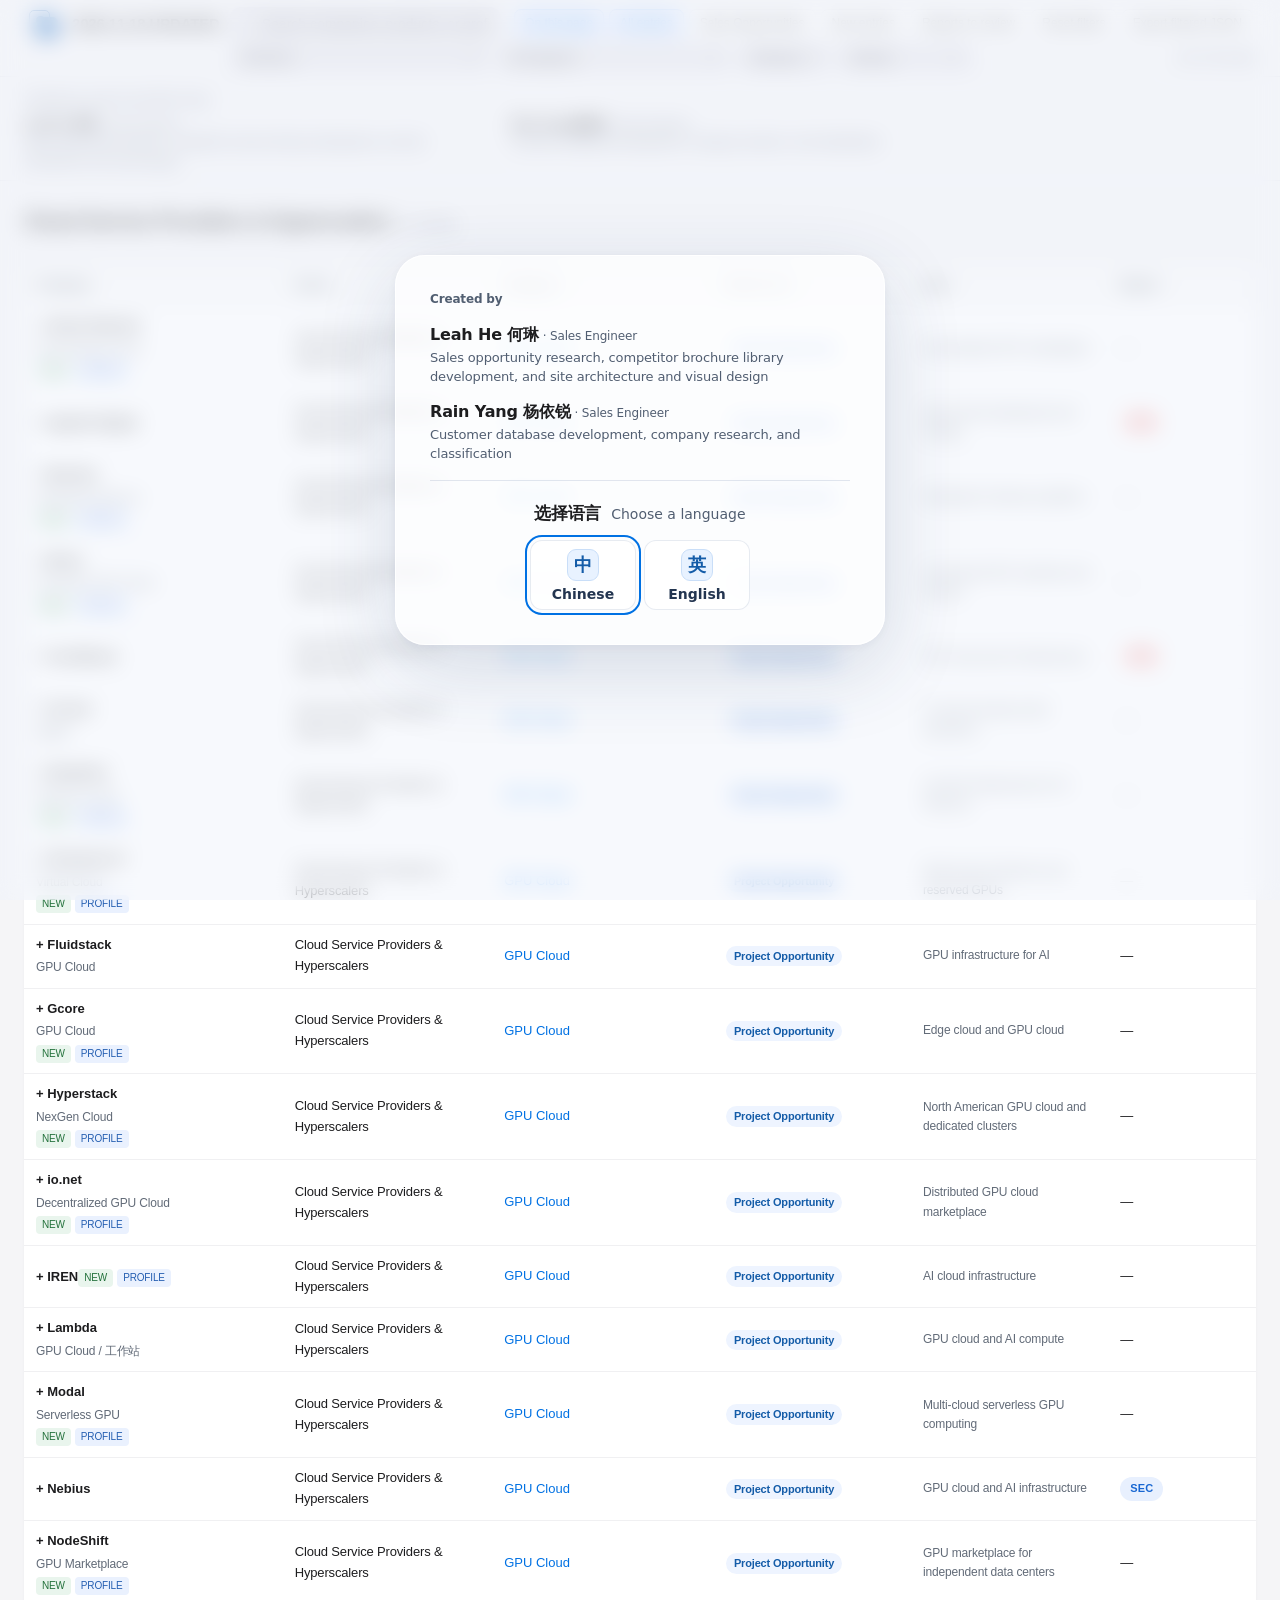
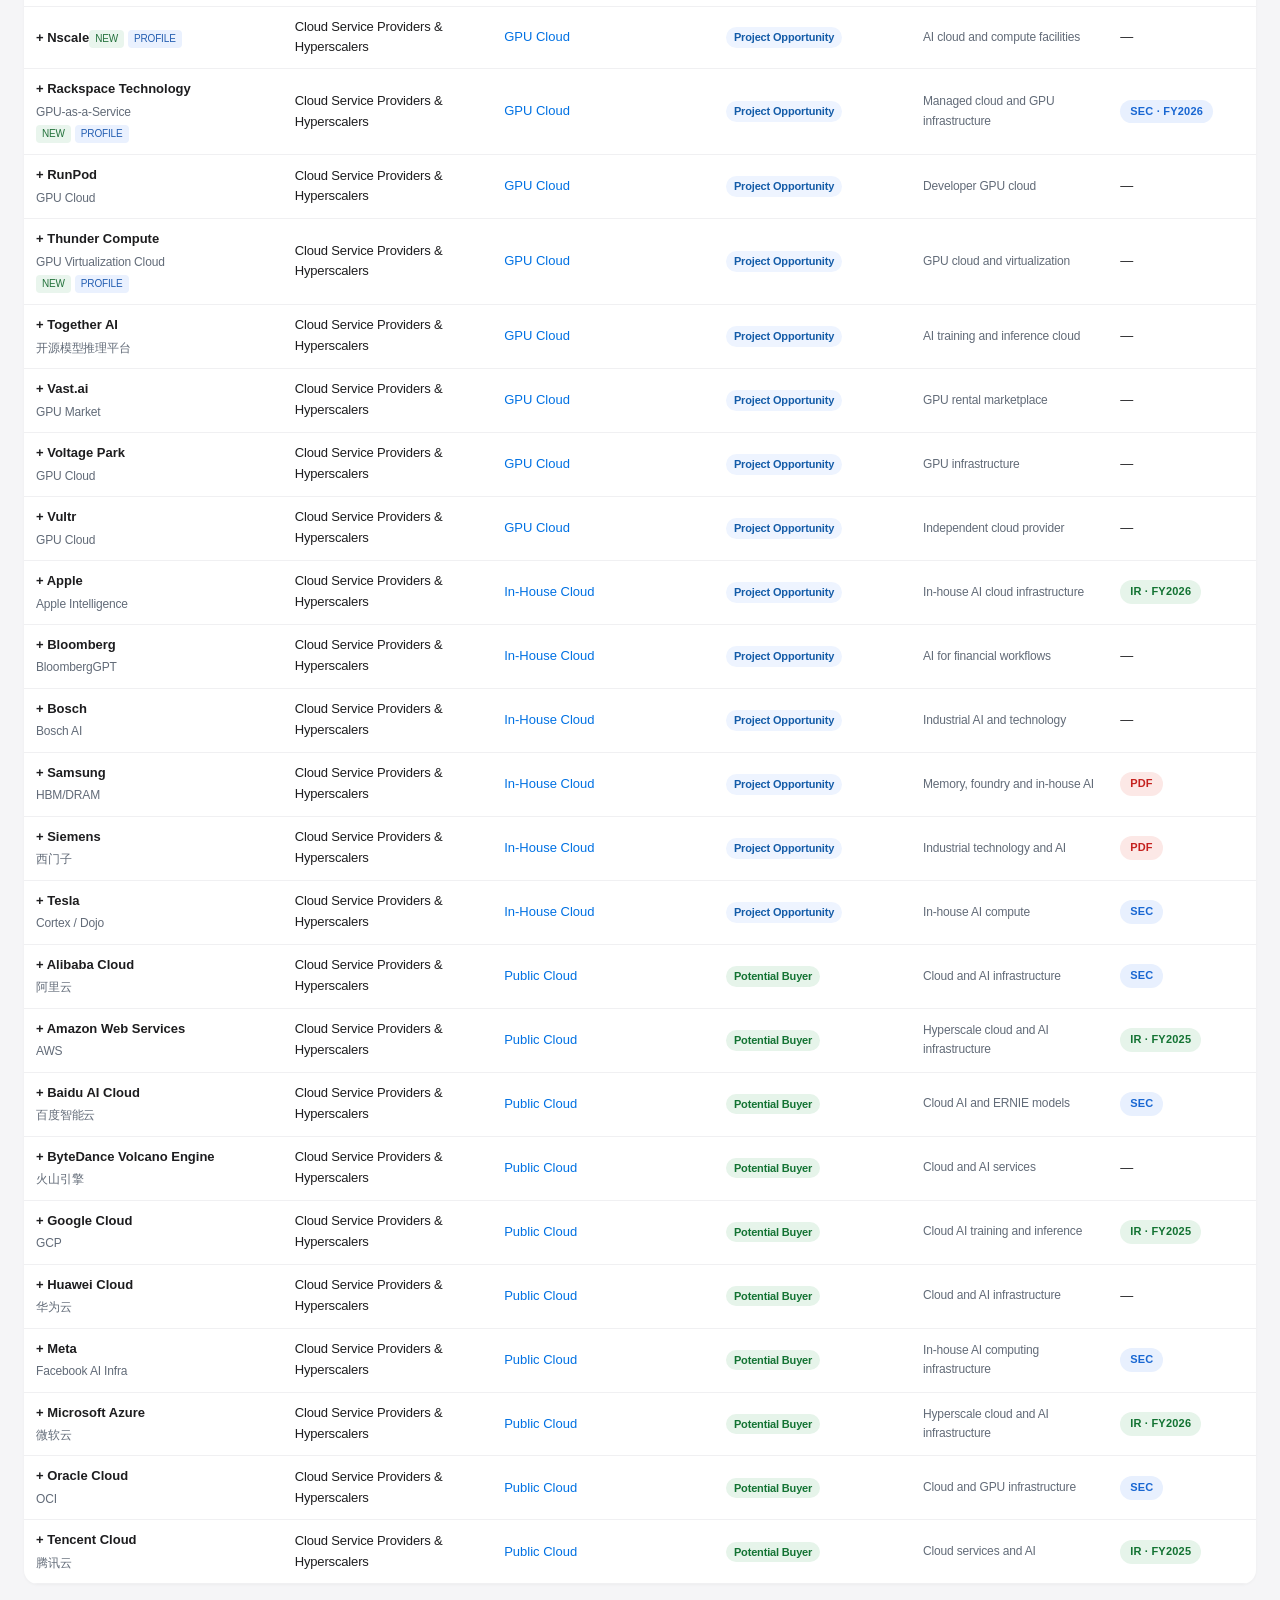
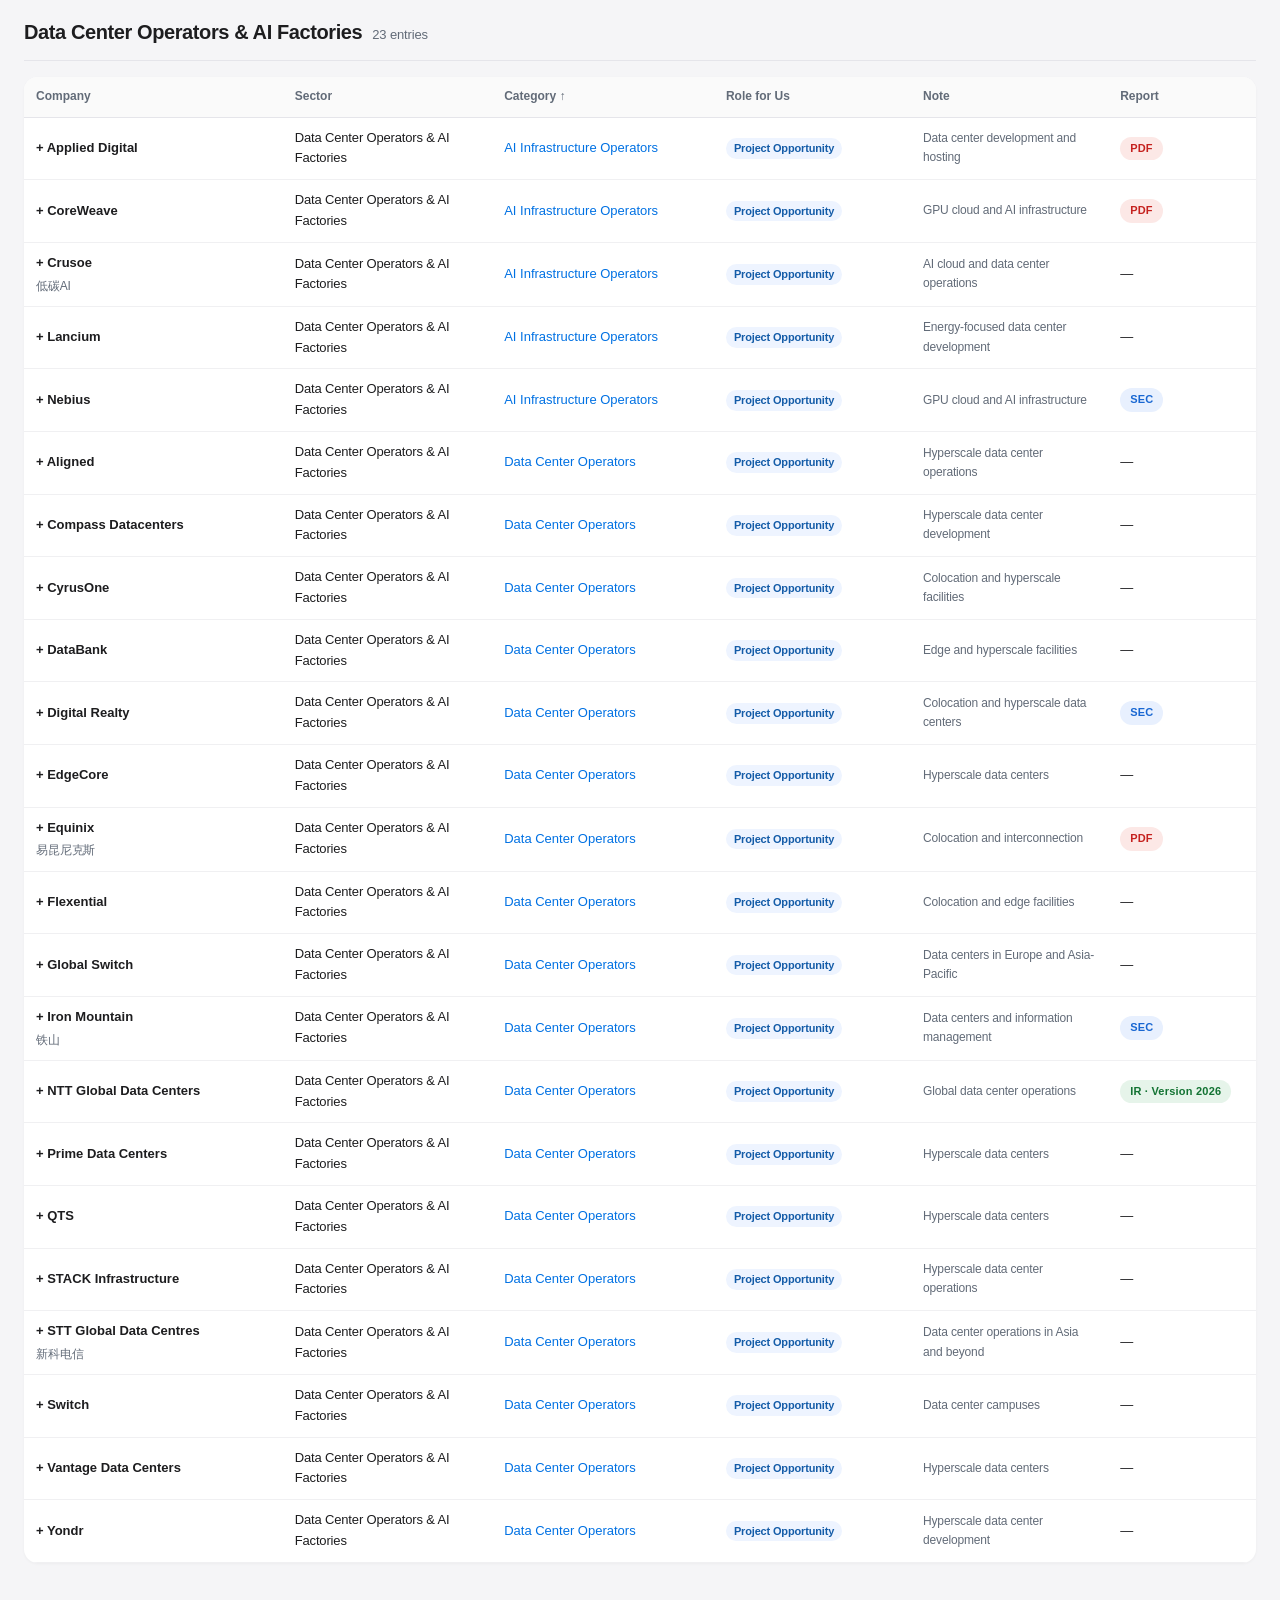
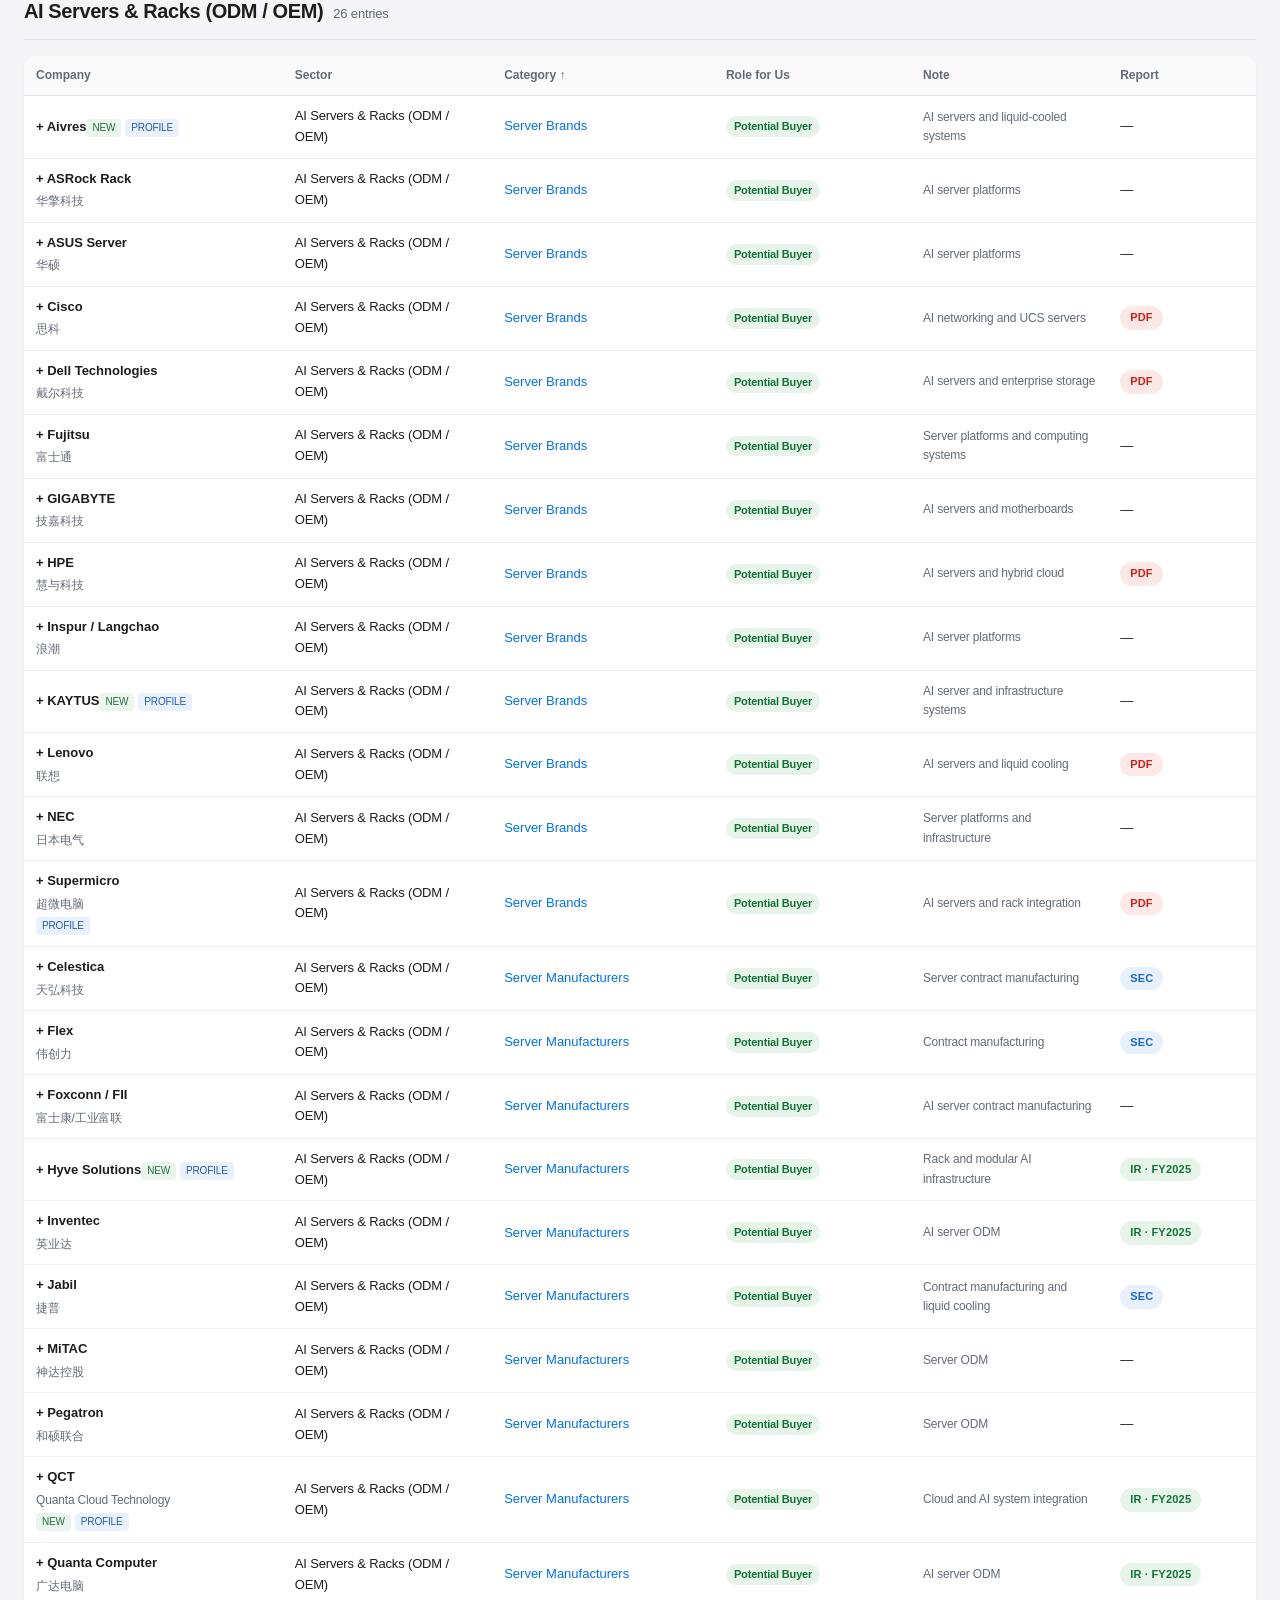
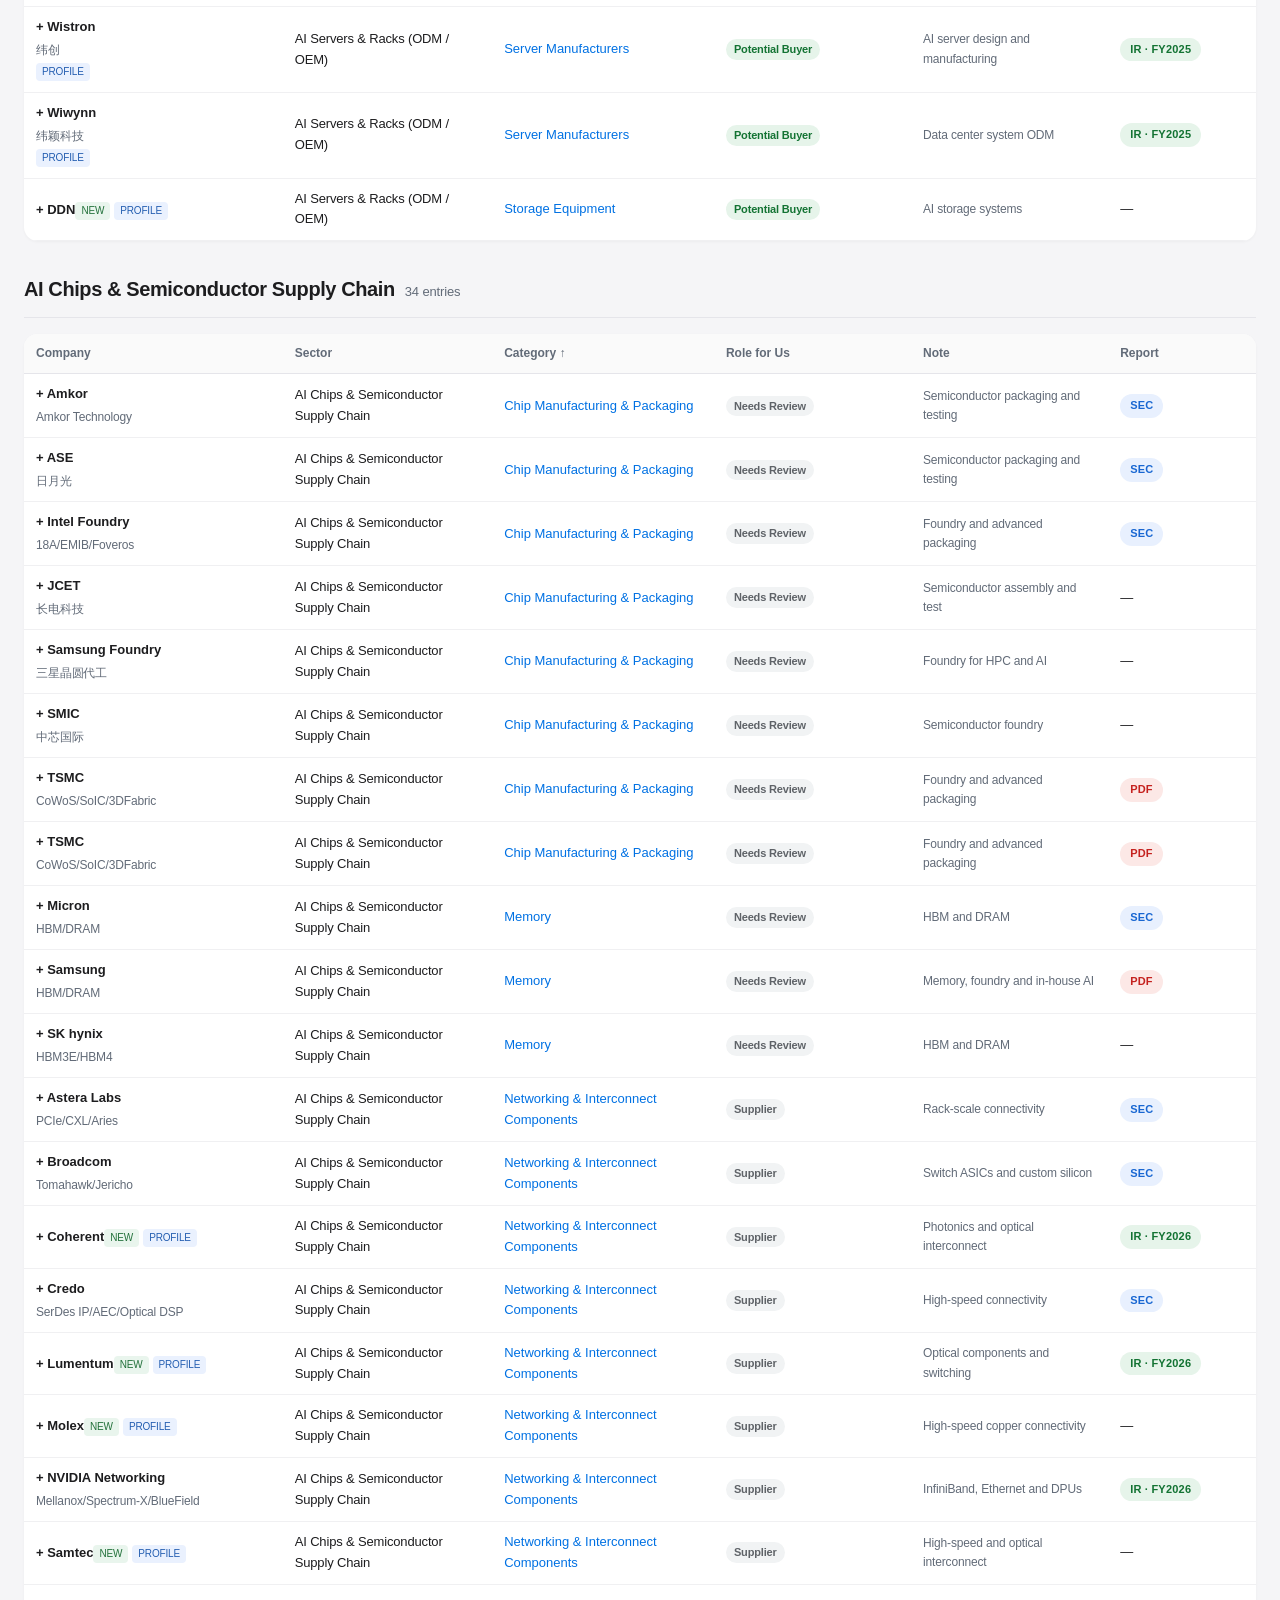
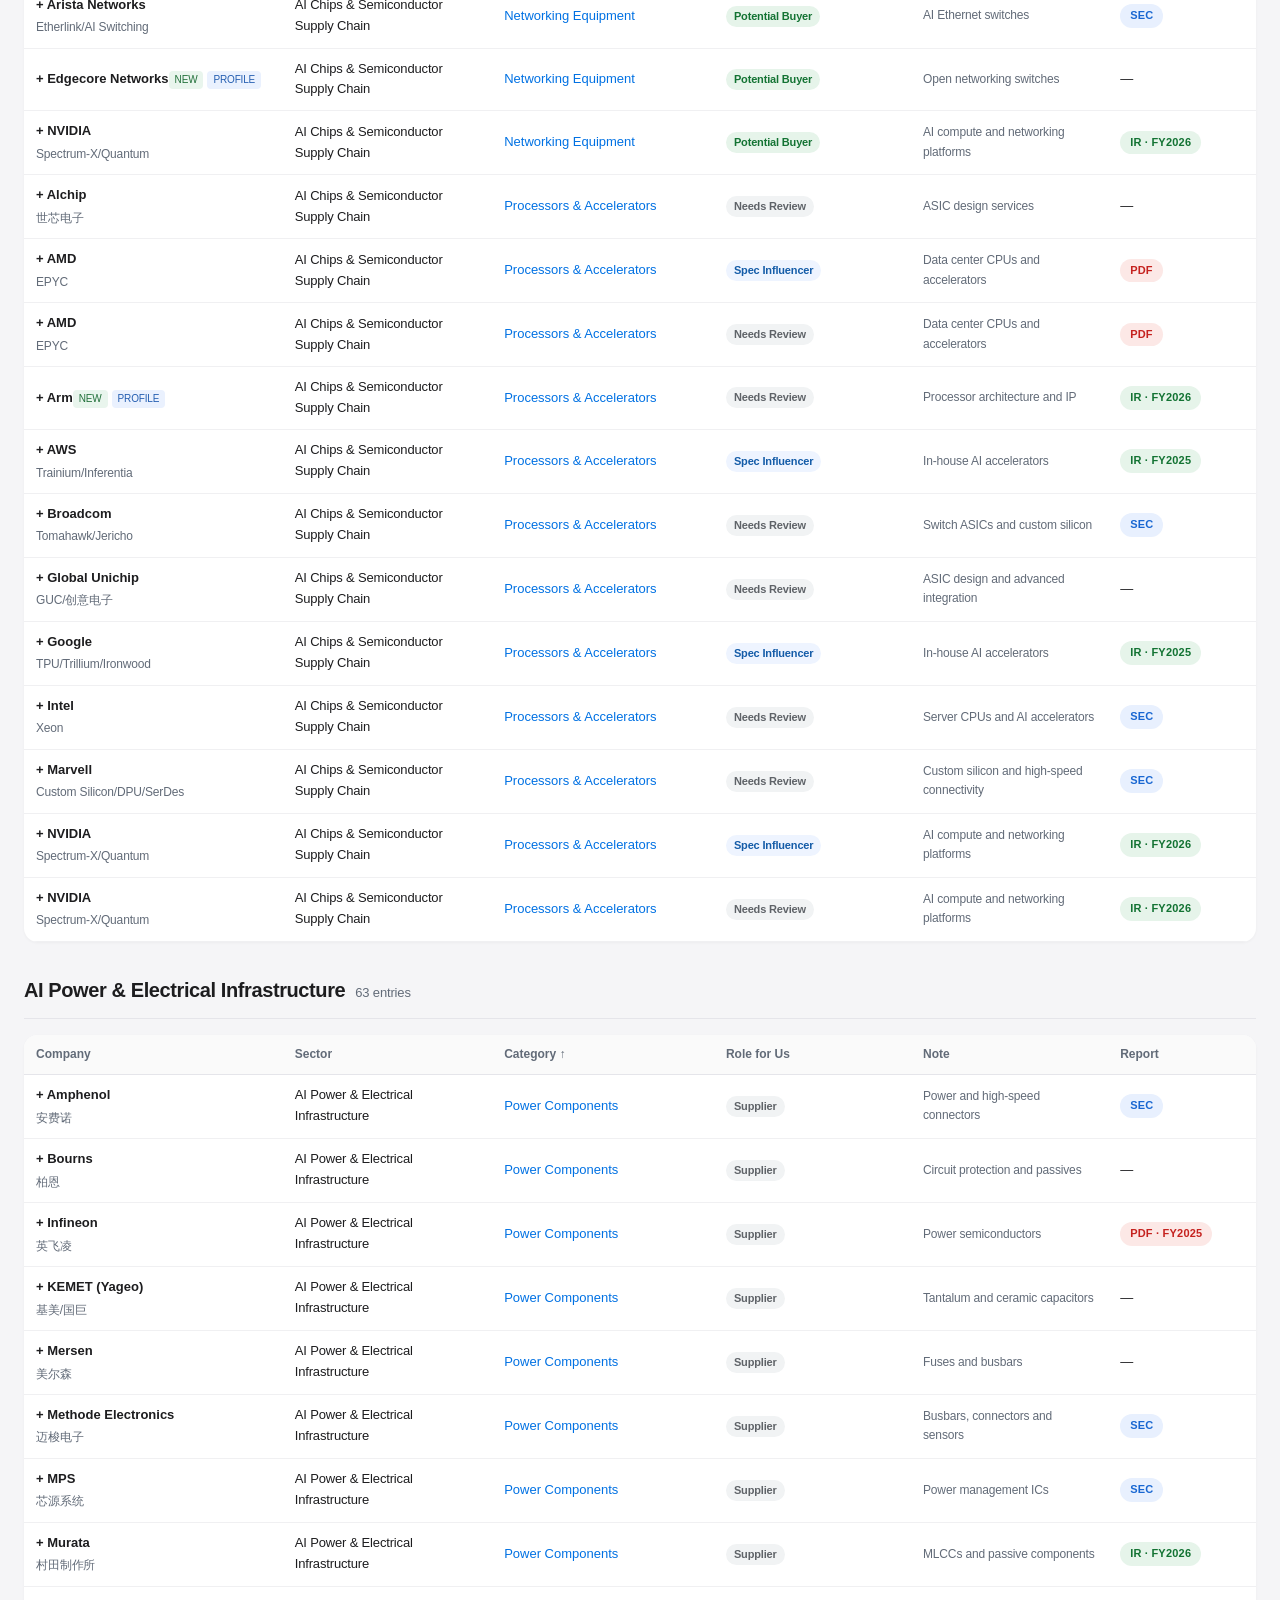
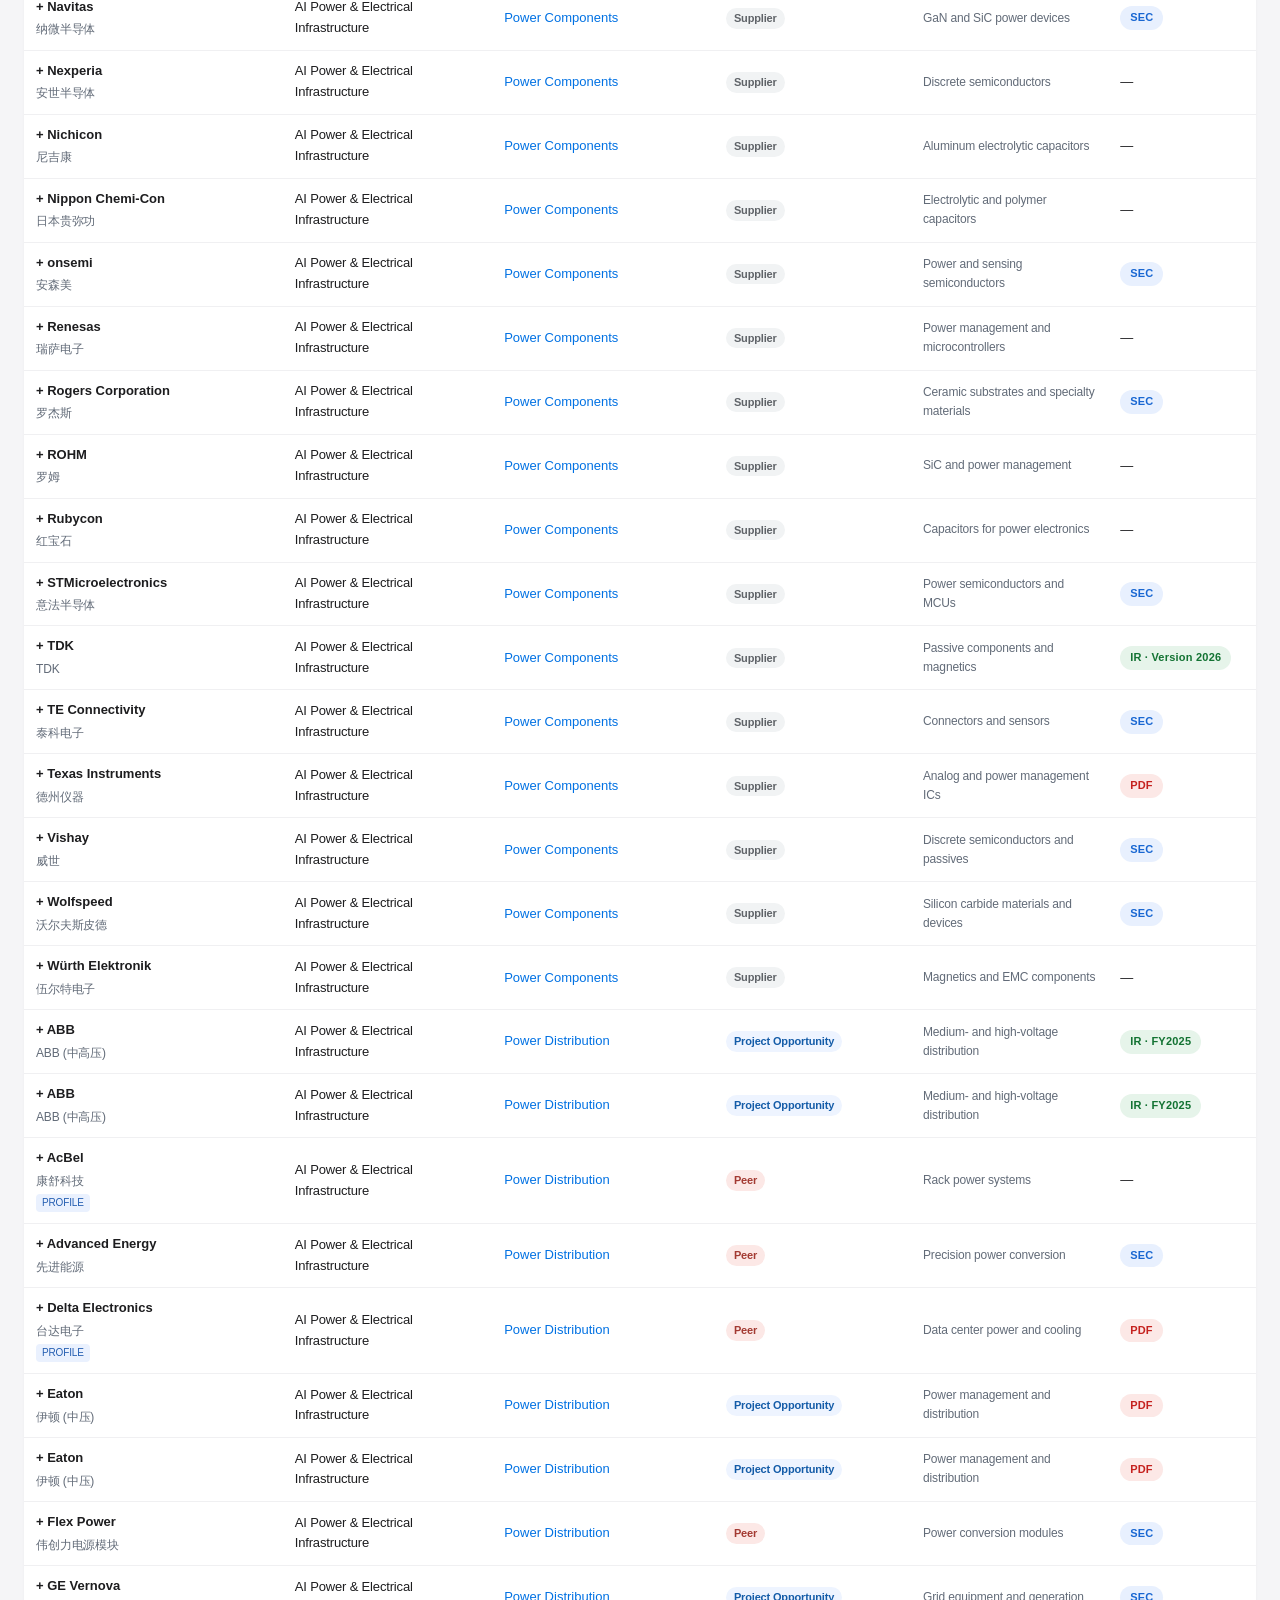
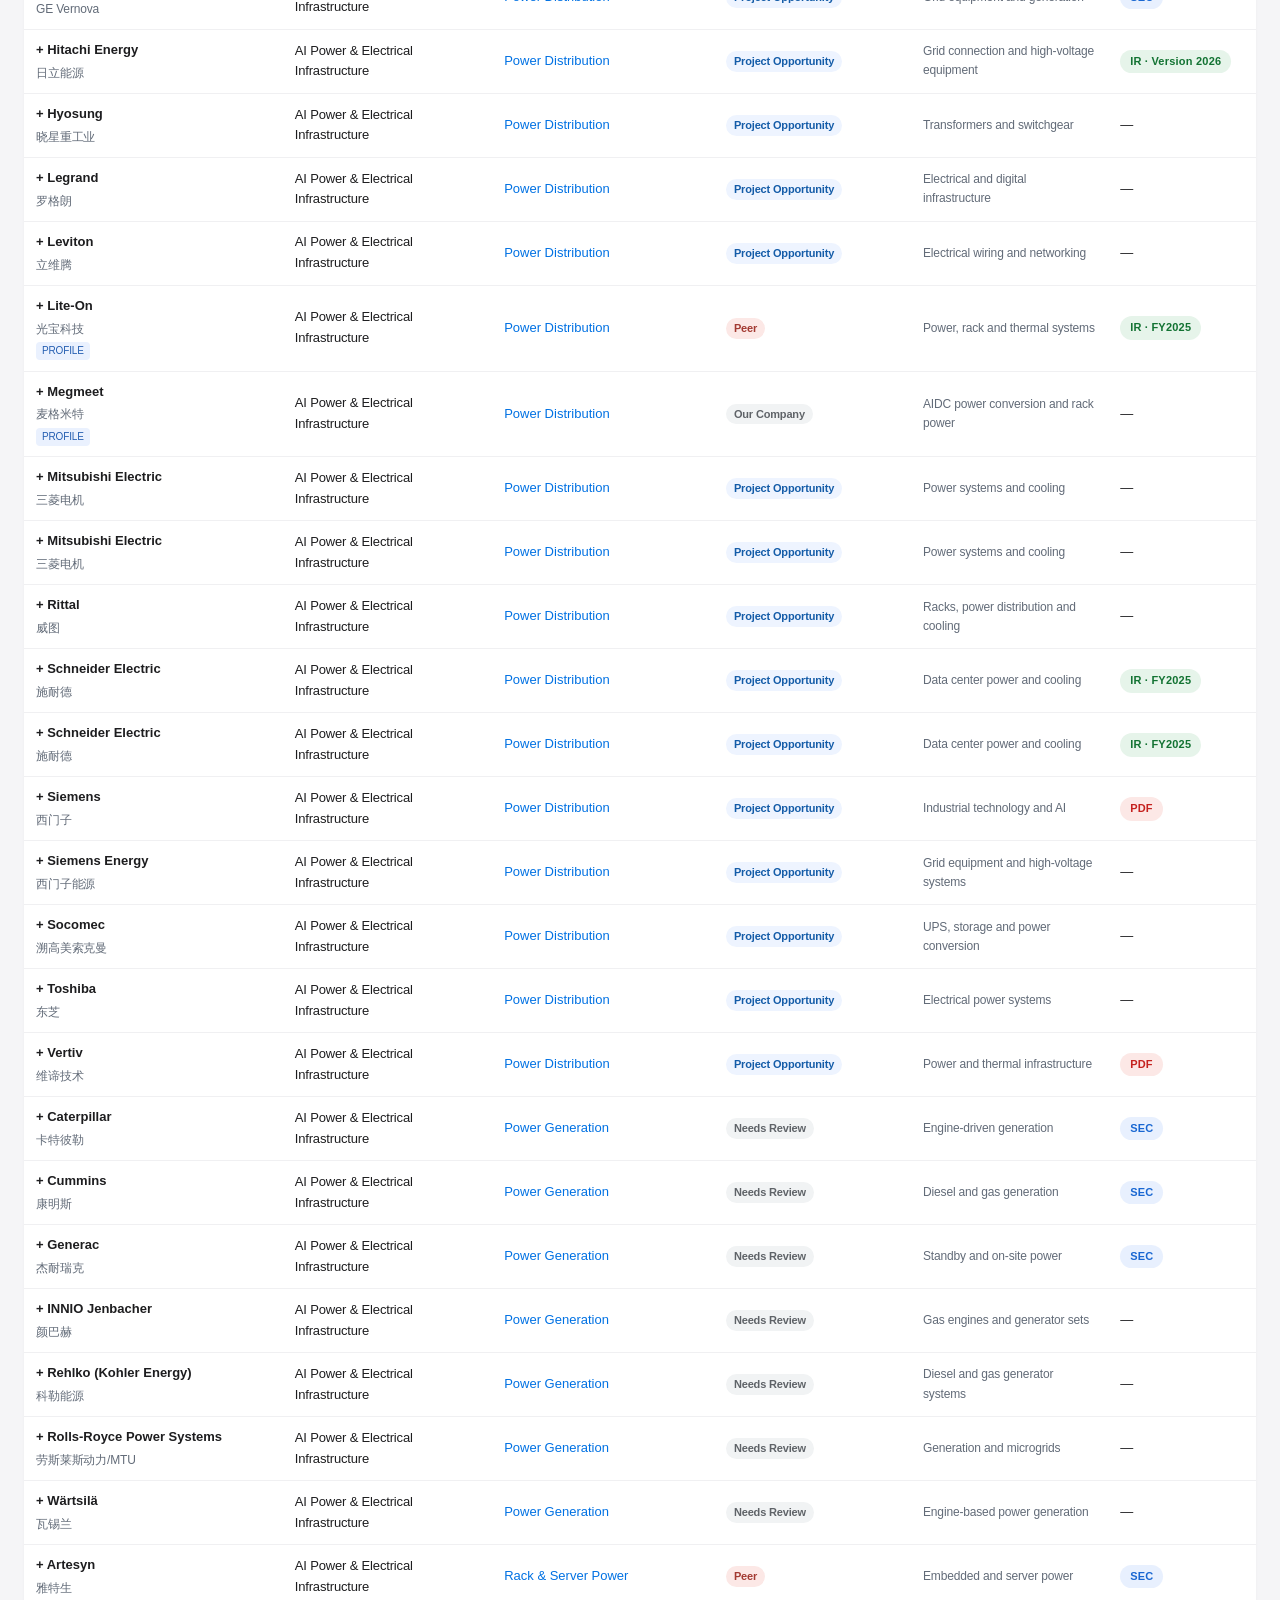
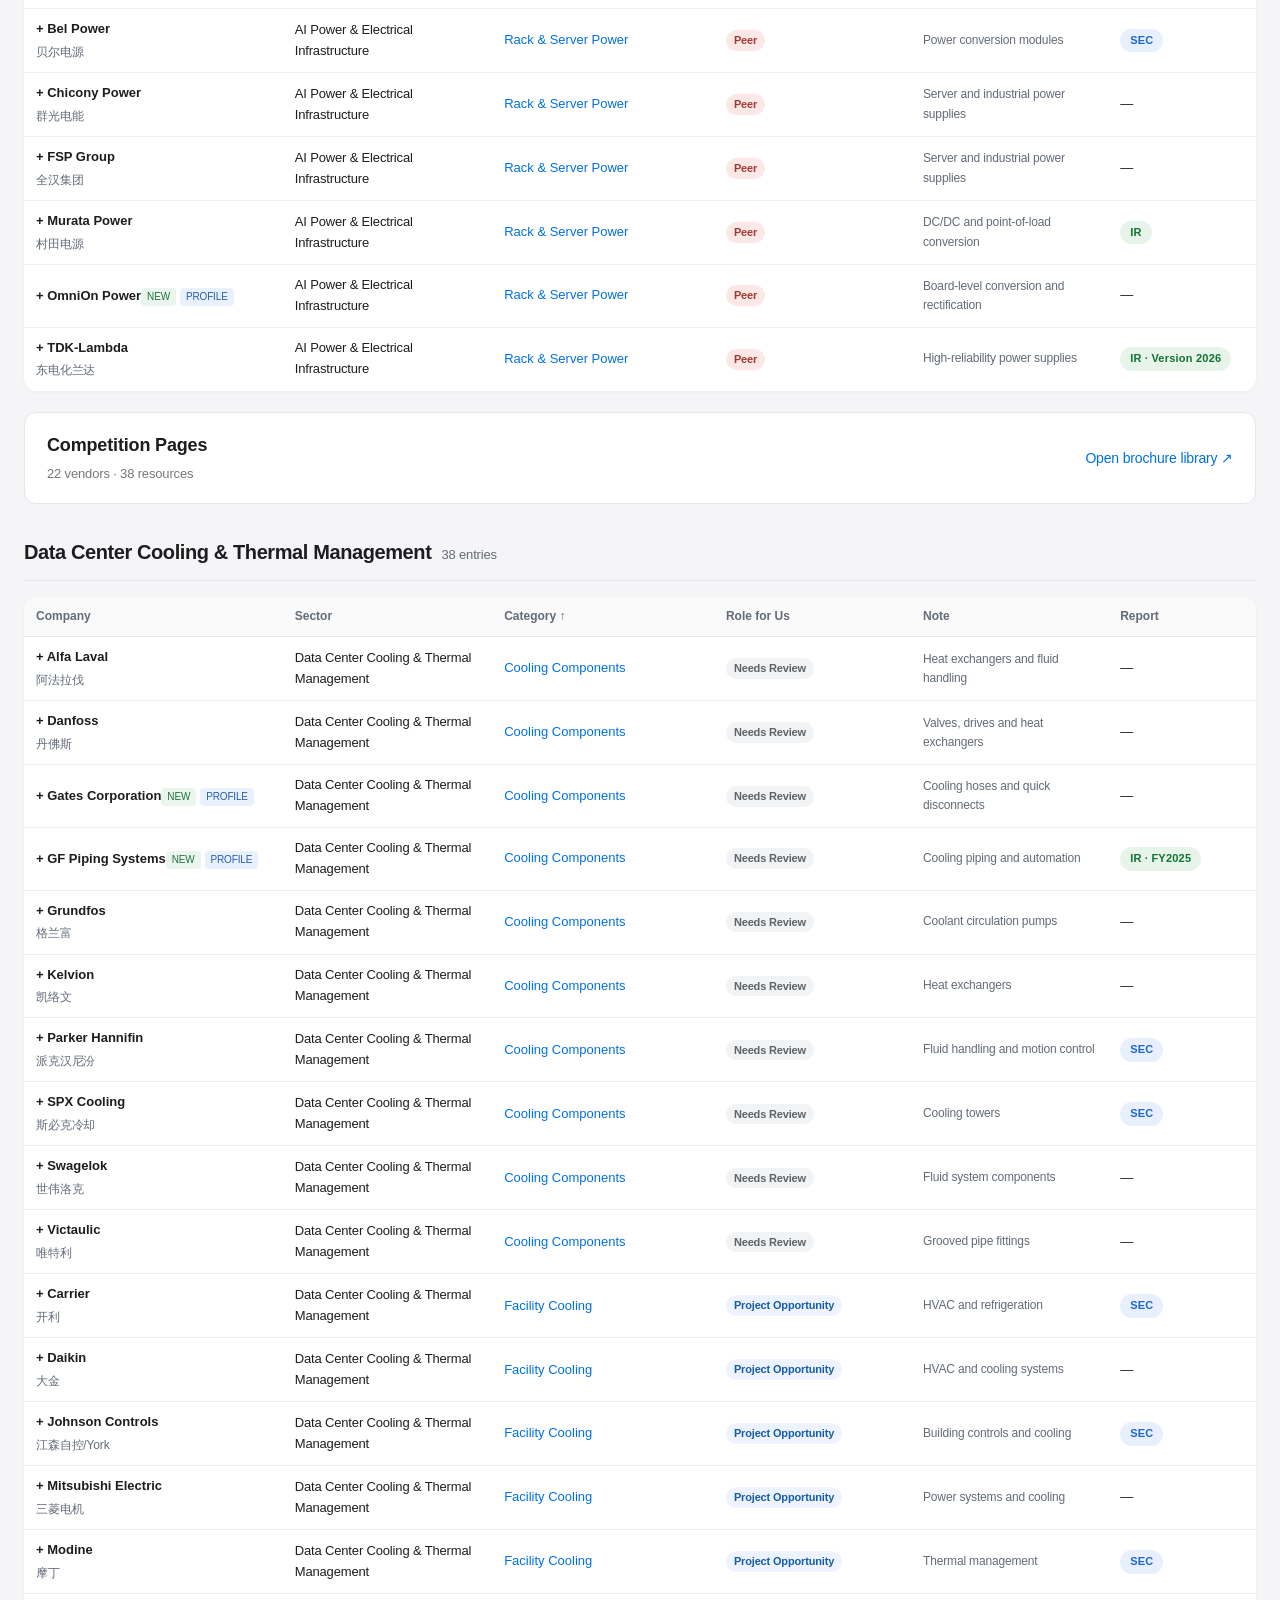
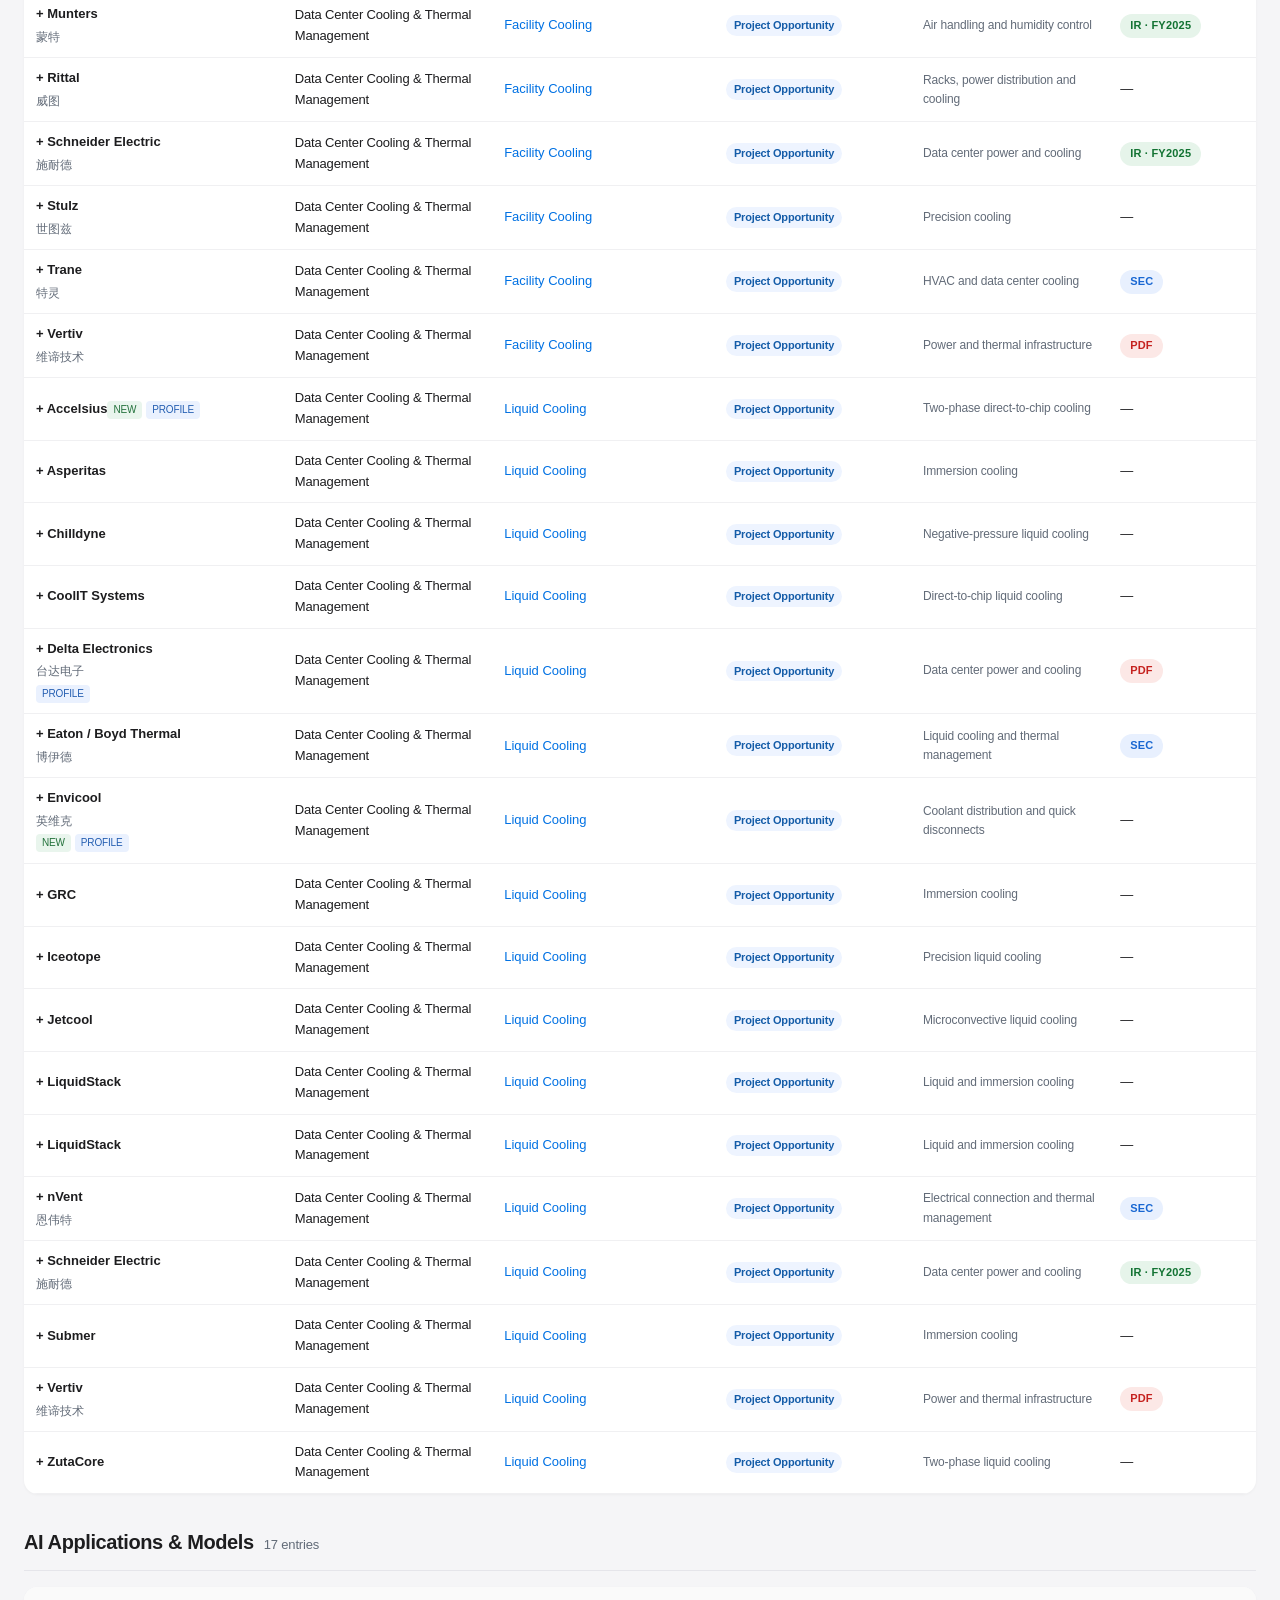
==== commit f6db08b9: "Move page contents into a right-side drawer and fit the report column" ====
--- a/index.html
+++ b/index.html
@@ -147,10 +147,7 @@
 
 :root{--text-secondary:#626b78}body{line-height:1.6}.hero{text-align:left;padding:24px 0 12px}.hero h1{font-size:32px}.hero p{max-width:1000px}.eyebrow{color:var(--accent);font-size:12px;font-weight:600;letter-spacing:1px}.nav-inner{max-width:1400px;height:auto;min-height:58px;padding:10px 0}.nav input{max-width:400px}.nav select{max-width:260px}.summary{justify-content:flex-start;gap:12px;padding:14px 0 20px}.summary-item{background:white;border:1px solid var(--border);border-radius:12px;padding:12px 22px;min-width:130px;text-align:left}.summary-item .num{font-size:26px}.toolbar{position:sticky;top:var(--nav-height,58px);z-index:90;display:flex;flex-wrap:nowrap;gap:6px;align-items:center;margin-bottom:18px;overflow-x:auto;scrollbar-width:none;padding:10px 1px;background:rgba(245,245,247,.92);border-bottom:1px solid var(--border);backdrop-filter:saturate(180%) blur(18px);-webkit-backdrop-filter:saturate(180%) blur(18px)}.toolbar::-webkit-scrollbar{display:none}.toolbar button{flex:0 0 auto;white-space:nowrap;font-size:12px;line-height:1.2;padding:6px 10px;border-radius:7px}button{font:inherit;cursor:pointer;border:1px solid var(--border);background:white;border-radius:8px;padding:7px 12px;color:var(--text)}button:hover{border-color:var(--accent);color:var(--accent)}button.active{background:#e8f0fe;border-color:#aacbf3;color:#005dbb}button:focus-visible,a:focus-visible,summary:focus-visible{outline:3px solid #0071e3;outline-offset:3px}a{color:#0067cf;text-decoration:none}a:hover{text-decoration:underline}.table-wrap{overflow-x:auto}table{min-width:660px;table-layout:fixed}th:nth-child(1){width:27%}th:nth-child(2){width:22%}th:nth-child(3){width:28%}th:nth-child(4){width:23%}th{cursor:default}th button{background:none;border:0;padding:0;color:inherit;font-size:12px;font-weight:600}thead{position:static}.company-button{border:0;background:none;padding:0;text-align:left;font-weight:600}.co-alias{display:block;margin:3px 0 0}.co-note{max-width:none;white-space:normal;display:block}.small{font-size:11px;color:var(--text-secondary);display:block;margin-top:4px}.pill{display:inline-block;font-size:10px;padding:1px 6px;border-radius:4px;background:#e9f5ed;color:#23713b;margin:3px 4px 0 0}.pill.update{background:#eaf1fe;color:#245eb1}.detail-card{grid-template-columns:repeat(3,minmax(0,1fr));gap:20px;padding:24px}.field-value{line-height:1.8;overflow-wrap:anywhere}.wide{grid-column:1/-1}.detail-card .field-label{font-size:12px;font-weight:600;color:#526171}.detail-card ul{padding-left:19px}.source-list li{margin:6px 0}.source-kind{font-size:11px;font-weight:600;color:#626b78;margin-right:8px}.original{background:#f0f2f5;border-radius:8px;padding:12px}.muted{color:var(--text-secondary)}.empty{padding:40px;text-align:center;background:white;border-radius:12px}.footer{line-height:1.9}.report-sub{display:block;font-size:11px;margin-top:4px}#navStats{margin-left:auto}.badge{white-space:normal}.summary-item .lbl{color:#626b78}@media(max-width:768px){.main{padding:16px}.hero h1{font-size:24px}.nav{position:static;padding:0 16px}.nav-inner{gap:8px}.nav-title{width:100%}.nav input{width:100%;max-width:none}.nav select{max-width:100%;flex:1}.toolbar{top:0}.detail-card{grid-template-columns:1fr;min-width:0}.summary-item{min-width:100px;padding:10px 14px}.summary-item .num{font-size:22px}.wide{grid-column:auto}table{min-width:660px}}
 
-  .page-layout { display:grid; grid-template-columns:minmax(0,1fr) 288px; gap:24px; max-width:1640px; margin:auto; padding:24px; align-items:start; }
   .page-layout .main { min-width:0; width:100%; max-width:none; padding:0; }
-  .page-outline { position:sticky; top:var(--outline-top,80px); grid-column:2; grid-row:1; max-height:calc(100vh - var(--outline-top,80px) - 16px); overflow:auto; padding:12px; background:var(--card); border:1px solid var(--border); border-radius:var(--radius); box-shadow:var(--shadow-sm); }
-  .page-outline summary { cursor:pointer; font-size:13px; font-weight:600; }
   .page-outline ul { list-style:none; margin-top:8px; }
   .page-outline a { display:block; padding:7px 8px; padding-inline-start:calc(8px + var(--outline-indent,0) * 13px); border-radius:6px; color:var(--text-secondary); font-size:13px; overflow-wrap:anywhere; }
   .outline-title { display:block; font-weight:600; color:inherit; }
@@ -159,10 +156,6 @@
   .page-outline a:hover, .page-outline a[aria-current] { background:#e8f0fe; color:#005dbb; text-decoration:none; }
   [data-outline-target] { scroll-margin-top:var(--content-sticky-top,108px); }
   .section[data-outline-target] { scroll-margin-top:var(--content-sticky-top,108px); }
-  @media (max-width:1050px) {
-    .page-layout { grid-template-columns:minmax(0,1fr); gap:12px; padding:16px; }
-    .page-outline { position:static; grid-column:1; max-height:none; }
-  }
 
 .brochure-library{margin:24px 0;padding:24px;border:1px solid var(--border);border-radius:var(--radius);background:var(--card)}
 .brochure-library h3{font-size:21px;margin-bottom:8px}.brochure-library p{color:#62626a;font-size:14px}
@@ -192,9 +185,9 @@
 .site-credits{max-width:1640px;margin:0 auto;padding:14px 24px 10px;border-bottom:1px solid var(--border);color:var(--text-secondary);font-size:12px;line-height:1.5}.site-credits p{margin:0}.site-credits-grid{display:grid;grid-template-columns:repeat(2,minmax(0,1fr));gap:8px 24px;max-width:950px;margin:6px 0 0;text-align:left}.site-credits strong{color:var(--text);font-weight:650}.site-credits-role{font-size:.95em}.site-credits-work{line-height:1.55}@media(max-width:600px){.site-credits-grid{grid-template-columns:1fr}}
 .directory-category{font:inherit;color:var(--accent);background:none;border:0;padding:0;text-align:left;cursor:pointer}.directory-category:hover{text-decoration:underline}.directory-category:focus-visible{outline:2px solid var(--accent);outline-offset:3px}
 </style><link rel="stylesheet" href="language-switch.css"><link rel="stylesheet" href="customer-navigation.css"></head><body>
-<nav class="nav"><div class="nav-inner"><a class="language-switch" lang="en" href="zh.html" data-alternate="zh.html" aria-label="Switch to Chinese" title="Switch to Chinese"><span aria-hidden="true">C</span><span aria-hidden="true">E</span></a><time class="nav-title" datetime="2026-11-17">2026.11.18 UPDATED</time><input aria-label="Search companies, products, or profiles" id="search" placeholder="Search companies, products, or profiles…"><div class="toolbar" id="views"><button data-view="all" class="active">All entries</button><button data-view="sales">Sales Opportunities</button><button data-view="new">New entries</button><button data-view="pending">Reports to review</button><button id="reset">Reset filters</button><button id="export">Export filtered JSON</button></div><div class="customer-filters" id="customerFilters"><select aria-label="Filter by sector" id="sectorFilter"><option value="">All Sectors</option></select><select aria-label="Filter by category" id="categoryFilter"><option value="">All Categories</option></select><select aria-label="Filter by report type" id="linkFilter"><option value="">All Reports</option><option>SEC</option><option>PDF</option><option>IR</option><option>Private</option><option>Review</option></select><select id="roleFilter" aria-label="Roles"><option value="">All Roles</option></select><span class="nav-stats" id="navStats" aria-live="polite"></span></div></div></nav>
+<nav class="nav"><div class="nav-inner"><a class="language-switch" lang="en" href="zh.html" data-alternate="zh.html" aria-label="Switch to Chinese" title="Switch to Chinese"><span aria-hidden="true">C</span><span aria-hidden="true">E</span></a><time class="nav-title" datetime="2026-11-17">2026.11.18 UPDATED</time><input aria-label="Search companies, products, or profiles" id="search" placeholder="Search companies, products, or profiles…"><div class="toolbar" id="views"><button type="button" id="outlineToggle" aria-haspopup="dialog" aria-controls="outlineDrawer">On this page</button><button data-view="all" class="active">All entries</button><button data-view="sales">Sales Opportunities</button><button data-view="new">New entries</button><button data-view="pending">Reports to review</button><button id="reset">Reset filters</button><button id="export">Export filtered JSON</button></div><div class="customer-filters" id="customerFilters"><select aria-label="Filter by sector" id="sectorFilter"><option value="">All Sectors</option></select><select aria-label="Filter by category" id="categoryFilter"><option value="">All Categories</option></select><select aria-label="Filter by report type" id="linkFilter"><option value="">All Reports</option><option>SEC</option><option>PDF</option><option>IR</option><option>Private</option><option>Review</option></select><select id="roleFilter" aria-label="Roles"><option value="">All Roles</option></select><span class="nav-stats" id="navStats" aria-live="polite"></span></div></div></nav>
 <div class="site-credits"><p>Created by Leah He and Rain Yang</p><div class="site-credits-grid"><div><p><strong>Leah He 何琳</strong> <span class="site-credits-role">· Sales Engineer</span></p><p class="site-credits-work">Sales opportunity research, competitor brochure library development, and site architecture and visual design</p></div><div><p><strong>Rain Yang 杨依锐</strong> <span class="site-credits-role">· Sales Engineer</span></p><p class="site-credits-work">Customer database development, company research, and classification</p></div></div></div>
-<div class="page-layout"><nav class="page-outline" aria-label="On this page"><details id="outlineDisclosure"><summary>On this page</summary><ul id="outlineLinks"></ul></details></nav><main class="main">
+<div class="page-layout"><dialog class="page-outline" id="outlineDrawer" aria-labelledby="outlineTitle"><header class="outline-header"><h2 id="outlineTitle">On this page</h2><button type="button" id="outlineClose" aria-label="Close contents" autofocus>×</button></header><nav aria-labelledby="outlineTitle"><ul id="outlineLinks"></ul></nav></dialog><main class="main">
 <div id="content"></div>
 <footer class="footer"><p>Updated November 18, 2026 · Project roles reflect publicly verifiable information. Sales opportunities and procurement relationships require separate confirmation.</p></footer></main></div>
 <script type="application/json" id="embedded-data">[{"name":"Google DeepMind","alias":"Gemini / TPU","sector":"AI Applications & Models","category":"Frontier AI Model Developers","note":"AI research and model development","parent_company":"Alphabet Inc.","ticker":"GOOGL","market":"US","report_url":"https://abc.xyz/investor/annual-meeting/default.aspx","report_label":"IR","report_year":"2025","form_type":"Alphabet 2025 Annual Report","link_type":"official_report_page","last_checked":"2026-11-16","id":"company-1","is_new":false,"research_status":"Report link verified","sources":[{"title":"Alphabet 2025 Annual Report","url":"https://abc.xyz/investor/annual-meeting/default.aspx","kind":"Financial","checked":"2026-11-16","note":""}],"technical_resources":[],"report_verified":true,"report_title":"Alphabet 2025 Annual Report","year_basis":"Fiscal year","report_scope":"Alphabet (group report)","introduction":"Develops Gemini models and works within Google's TPU and computing ecosystem.","intro_basis":"Company profile pending further verification.","profile_checked":"","value_chain_role":"AI application and model demand","financial":null,"english_profile":{"role":"unclear","where":"Power supports the servers running training and inference. The cloud provider or hardware team typically owns those systems.","verify":"For TPU server or rack power, see the Google Cloud infrastructure entry.","relatedInfrastructure":"Google Cloud"},"simple_category":"AI Model Developers"},{"name":"Meta AI","alias":"Llama","sector":"AI Applications & Models","category":"In-House AI Divisions & Models","note":"AI models and in-house infrastructure","parent_company":"Meta Platforms, Inc.","ticker":"META","market":"US","report_url":"https://www.sec.gov/Archives/edgar/data/1326801/000162828026003942/meta-20251231.htm","report_label":"SEC","report_year":"","form_type":"10-K","link_type":"sec_primary_doc","last_checked":"2026-06-26","id":"company-2","is_new":false,"research_status":"Pending review","sources":[],"technical_resources":[],"report_verified":false,"report_title":"Financial report link (unverified)","year_basis":"Unverified","report_scope":"Meta Platforms, Inc.","introduction":"Develops the Llama model family. Meta operates its own AI computing infrastructure.","intro_basis":"Company profile pending further verification.","profile_checked":"","value_chain_role":"AI application and model demand","financial":null,"report_review":{"summary":"Limited access to the body of the report","reasons":["The link to the existing report of Meta AI returns HTTP 403 during this inspection, which is not yet available in the body of the report, and the main body of the report and the reporting period remain to be compared to the original text.","The reporting year field is empty, and \"10-K\" on the page indicates only the type of file that is recorded.","The source list does not record the source of the financial verification of the report and the conclusion of the verification.","The check date for the historical entry mark is 2026-06-26, and this link check date is 2026-11-18."],"reference":"This link can be used as an entry for the financial report of Meta Platforms, Inc... After checking the body of the document, you can extract information on group profits, profits, capital expenditures, etc. for the corresponding reporting period.","limits":["The current record is not sufficient to support direct quotations of its financial figures or to consider it an updated financial report.","The main subject of the current report is “Meta Platforms, Inc.”, which requires verification of its correspondence with the “Meta AI” business and the extent of disclosure by the branch."],"next_steps":["The subject of the report, the fiscal year end date and the date of publication are confirmed against the Catalogue of Official Investor Relations or Regulatory Disclosures of Meta Platforms, Inc.","Reconciliation of the existence of updated annual reports or interim disclosures and recording of the reporting period for which data are used."],"checked":"2026-11-18","basis":"Audit of existing entries and access to links to reports; text-to-version matching still pending","link_check":{"url":"https://www.sec.gov/Archives/edgar/data/1326801/000162828026003942/meta-20251231.htm","checked":"2026-11-18","status":403,"error":"HTTP Error 403: Forbidden"}},"english_profile":{"role":"unclear","where":"Power sits in the hardware used by the parent company or its cloud provider.","verify":"For server or rack power, see the Meta infrastructure entry.","relatedInfrastructure":"Meta"},"simple_category":"Company AI Teams"},{"name":"Microsoft AI","alias":"Copilot / Azure AI","sector":"AI Applications & Models","category":"In-House AI Divisions & Models","note":"AI applications and services","parent_company":"Microsoft Corporation","ticker":"MSFT","market":"US","report_url":"https://www.microsoft.com/investor/reports/ar26/index.html","report_label":"IR","report_year":"2026","form_type":"Microsoft Annual Report 2026","link_type":"official_report_page","last_checked":"2026-11-17","id":"company-3","is_new":false,"research_status":"Report link verified","sources":[{"title":"Microsoft Annual Report 2026","url":"https://www.microsoft.com/investor/reports/ar26/index.html","kind":"Financial","checked":"2026-11-16","note":""}],"technical_resources":[],"report_verified":true,"report_title":"FY2026 financial results, year ended June 30, 2026","year_basis":"Fiscal year","report_scope":"Microsoft (group report)","introduction":"Develops Copilot and Azure AI services.","intro_basis":"Company profile pending further verification.","profile_checked":"","value_chain_role":"AI application and model demand","financial":{"subject":"Microsoft Group","period":"FY2026 · Year ended June 30, 2026","currency":"USD millions","revenue":"331,839","profit":"Net income: 133,749","url":"https://www.microsoft.com/investor/reports/ar26/index.html","note":"Group results include Azure and AI. Revenue rose 18% year over year.","checked":"2026-11-17"},"english_profile":{"role":"unclear","where":"Power sits in the hardware used by the parent company or its cloud provider.","verify":"Find the parent company’s infrastructure team if the AI group runs its own hardware."},"simple_category":"Company AI Teams"},{"name":"Amazon AGI","alias":"AWS AI / Alexa","sector":"AI Applications & Models","category":"In-House AI Divisions & Models","note":"AI research and applications","parent_company":"Amazon.com, Inc.","ticker":"AMZN","market":"US","report_url":"https://ir.aboutamazon.com/annual-reports-proxies-and-shareholder-letters/default.aspx","report_label":"IR","report_year":"2025","form_type":"Amazon 2025 Annual Report","link_type":"official_report_page","last_checked":"2026-11-16","id":"company-4","is_new":false,"research_status":"Report link verified","sources":[{"title":"Amazon 2025 Annual Report","url":"https://ir.aboutamazon.com/annual-reports-proxies-and-shareholder-letters/default.aspx","kind":"Financial","checked":"2026-11-16","note":""}],"technical_resources":[],"report_verified":true,"report_title":"Amazon 2025 Annual Report","year_basis":"Fiscal year","report_scope":"Amazon (group report)","introduction":"Develops AI capabilities and applications within Amazon, including its Alexa ecosystem.","intro_basis":"Company profile pending further verification.","profile_checked":"","value_chain_role":"AI application and model demand","financial":null,"english_profile":{"role":"unclear","where":"Power sits in the hardware used by the parent company or its cloud provider.","verify":"Find the parent company’s infrastructure team if the AI group runs its own hardware."},"simple_category":"Company AI Teams"},{"name":"Apple AI","alias":"Apple Intelligence","sector":"AI Applications & Models","category":"In-House AI Divisions & Models","note":"On-device and cloud AI","parent_company":"Apple Inc.","ticker":"AAPL","market":"US","report_url":"https://investor.apple.com/sec-filings/sec-filings-details/default.aspx?FilingId=19895604","report_label":"IR","report_year":"2026","form_type":"Apple FY2026 Form 10-K","link_type":"official_report_page","last_checked":"2026-11-16","id":"company-5","is_new":false,"research_status":"Report link verified","sources":[{"title":"Apple FY2026 Form 10-K","url":"https://investor.apple.com/sec-filings/sec-filings-details/default.aspx?FilingId=19895604","kind":"Financial","checked":"2026-11-16","note":""}],"technical_resources":[],"report_verified":true,"report_title":"Apple FY2026 Form 10-K","year_basis":"Fiscal year","report_scope":"Apple (group report)","introduction":"Apple Intelligence combines on-device AI with cloud inference for some workloads.","intro_basis":"Company profile pending further verification.","profile_checked":"","value_chain_role":"AI application and model demand","financial":null,"english_profile":{"role":"unclear","where":"Power sits in the hardware used by the parent company or its cloud provider.","verify":"Find the parent company’s infrastructure team if the AI group runs its own hardware."},"simple_category":"Company AI Teams"},{"name":"Salesforce","alias":"Einstein / Agentforce","sector":"AI Applications & Models","category":"Enterprise AI Applications","note":"AI for CRM and enterprise workflows","parent_company":"Salesforce, Inc.","ticker":"CRM","market":"US","report_url":"https://s205.q4cdn.com/626266368/files/doc_financials/2025/q4/3d22b243-78ec-4635-9b99-a0a33967944d.pdf","report_label":"PDF","report_year":"","form_type":"10-K","link_type":"official_pdf","last_checked":"2026-06-26","id":"company-6","is_new":false,"research_status":"Pending review","sources":[],"technical_resources":[],"report_verified":false,"report_title":"Financial report link (unverified)","year_basis":"Unverified","report_scope":"Salesforce, Inc.","introduction":"Einstein and Agentforce bring AI to customer relationship management and enterprise applications.","intro_basis":"Company profile pending further verification.","profile_checked":"","value_chain_role":"AI application and model demand","financial":null,"report_review":{"summary":"Report entry readable, report expected to be collated","reasons":["The existing link to Salesforce has successfully returned to the PDF file and has not yet been completed with the main body of the report, the reporting period and the latest version of the text matching.","The reporting year field is empty, and \"10-K\" on the page indicates only the type of file that is recorded.","The source list does not record the source of the financial verification of the report and the conclusion of the verification.","The check date for the historical entry mark is 2026-06-26, and this link check date is 2026-11-18."],"reference":"This link can be used as an entry to the financial report of Salesforce, Inc... After checking the body, you can extract information on group sales, profits, capital expenditures, etc. for the corresponding reporting period.","limits":["The current record is not sufficient to support direct quotations of its financial figures or to consider it an updated financial report.","The main subject of the current report is “Salesforce, Inc.”, which requires verification of its correspondence with the “Salesforce” business and the extent of disclosure by the branch."],"next_steps":["The subject of the report, the fiscal year end date and the date of publication are confirmed against the official investor relationship or regulatory disclosure catalogue of Salesforce, Inc.","Reconciliation of the existence of updated annual reports or interim disclosures and recording of the reporting period for which data are used."],"checked":"2026-11-18","basis":"Audit of existing entries and access to links to reports; text-to-version matching still pending","link_check":{"url":"https://s205.q4cdn.com/626266368/files/doc_financials/2025/q4/3d22b243-78ec-4635-9b99-a0a33967944d.pdf","checked":"2026-11-18","status":200,"final_url":"https://s205.q4cdn.com/626266368/files/doc_financials/2025/q4/3d22b243-78ec-4635-9b99-a0a33967944d.pdf","content_type":"application/pdf","pdf":true}},"english_profile":{"role":"unclear","where":"Power is part of the cloud or server infrastructure running the application.","verify":"Start with the hosting provider or hardware owner for any on-premises deployment."},"simple_category":"AI Applications"},{"name":"ServiceNow","alias":"Now Assist","sector":"AI Applications & Models","category":"Enterprise AI Applications","note":"AI for enterprise workflows","parent_company":"ServiceNow, Inc.","ticker":"NOW","market":"US","report_url":"https://www.sec.gov/Archives/edgar/data/1373715/000137371526000041/now2025ars.pdf","report_label":"PDF","report_year":"","form_type":"10-K","link_type":"official_pdf","last_checked":"2026-06-26","id":"company-7","is_new":false,"research_status":"Pending review","sources":[],"technical_resources":[],"report_verified":false,"report_title":"Financial report link (unverified)","year_basis":"Unverified","report_scope":"ServiceNow, Inc.","introduction":"Now Assist brings AI to ServiceNow's workflow platform.","intro_basis":"Company profile pending further verification.","profile_checked":"","value_chain_role":"AI application and model demand","financial":null,"report_review":{"summary":"Limited access to the body of the report","reasons":["The existing report link to ServiceNow returns HTTP 403 during this inspection, the body of which has not yet been read, and the subject of the report and the reporting period remain to be compared to the original text.","The reporting year field is empty, and \"10-K\" on the page indicates only the type of file that is recorded.","The source list does not record the source of the financial verification of the report and the conclusion of the verification.","The check date for the historical entry mark is 2026-06-26, and this link check date is 2026-11-18."],"reference":"This link can be used as an entry for the ServiceNow, Inc. financial report.","limits":["The current record is not sufficient to support direct quotations of its financial figures or to consider it an updated financial report.","The main subject of the current report is listed as “Servicenow, Inc.”, which requires verification of its correspondence with the Servicenow business and the scope of the segment disclosure."],"next_steps":["The subject of the report, the fiscal year deadline and the date of publication are confirmed against the ServiceNow, Inc. ' s official investor relationship or regulatory disclosure catalogue.","Reconciliation of the existence of updated annual reports or interim disclosures and recording of the reporting period for which data are used."],"checked":"2026-11-18","basis":"Audit of existing entries and access to links to reports; text-to-version matching still pending","link_check":{"url":"https://www.sec.gov/Archives/edgar/data/1373715/000137371526000041/now2025ars.pdf","checked":"2026-11-18","status":403,"error":"HTTP Error 403: Forbidden"}},"english_profile":{"role":"unclear","where":"Power is part of the cloud or server infrastructure running the application.","verify":"Start with the hosting provider or hardware owner for any on-premises deployment."},"simple_category":"AI Applications"},{"name":"Adobe","alias":"Firefly","sector":"AI Applications & Models","category":"Enterprise AI Applications","note":"Generative AI for creative applications","parent_company":"Adobe Inc.","ticker":"ADBE","market":"US","report_url":"https://www.adobe.com/cc-shared/assets/investor-relations/pdfs/adbe-10k-fy25-final.pdf","report_label":"PDF","report_year":"","form_type":"10-K","link_type":"official_pdf","last_checked":"2026-06-26","id":"company-8","is_new":false,"research_status":"Pending review","sources":[],"technical_resources":[],"report_verified":false,"report_title":"Financial report link (unverified)","year_basis":"Unverified","report_scope":"Adobe Inc.","introduction":"Firefly adds generative AI capabilities to Adobe's creative products.","intro_basis":"Company profile pending further verification.","profile_checked":"","value_chain_role":"AI application and model demand","financial":null,"report_review":{"summary":"Limited access to the body of the report","reasons":["The existing report link in Adobe returns HTTP 403 during this inspection. The text is not yet available and the subject matter of the report and the reporting period is still to be compared to the original text.","The reporting year field is empty, and \"10-K\" on the page indicates only the type of file that is recorded.","The source list does not record the source of the financial verification of the report and the conclusion of the verification.","The check date for the historical entry mark is 2026-06-26, and this link check date is 2026-11-18."],"reference":"This link can be used as an entry to the Adobe Inc. financial report.","limits":["The current record is not sufficient to support direct quotations of its financial figures or to consider it an updated financial report.","The main subject of the current report is “Adobe Inc.”, which needs to be verified in relation to the “Adobe” operation and the scope of the segment disclosure."],"next_steps":["The subject of the report, the fiscal year cut-off date and the date of publication are confirmed against the official investor relationship or regulatory disclosure catalogue of Adobe Inc.","Reconciliation of the existence of updated annual reports or interim disclosures and recording of the reporting period for which data are used."],"checked":"2026-11-18","basis":"Audit of existing entries and access to links to reports; text-to-version matching still pending","link_check":{"url":"https://www.adobe.com/cc-shared/assets/investor-relations/pdfs/adbe-10k-fy25-final.pdf","checked":"2026-11-18","status":403,"error":"HTTP Error 403: Forbidden"}},"english_profile":{"role":"unclear","where":"Power is part of the cloud or server infrastructure running the application.","verify":"Start with the hosting provider or hardware owner for any on-premises deployment."},"simple_category":"AI Applications"},{"name":"Oracle","alias":"OCI AI / Fusion AI","sector":"AI Applications & Models","category":"Enterprise AI Applications","note":"Enterprise applications and cloud","parent_company":"Oracle Corporation","ticker":"ORCL","market":"US","report_url":"https://www.sec.gov/Archives/edgar/data/1341439/000119312526277521/orcl-20260531.htm","report_label":"SEC","report_year":"","form_type":"10-K","link_type":"sec_primary_doc","last_checked":"2026-06-26","id":"company-9","is_new":false,"research_status":"Pending review","sources":[],"technical_resources":[],"report_verified":false,"report_title":"Financial report link (unverified)","year_basis":"Unverified","report_scope":"Oracle Corporation","introduction":"Oracle combines enterprise applications with AI services on Oracle Cloud Infrastructure.","intro_basis":"Company profile pending further verification.","profile_checked":"","value_chain_role":"AI application and model demand","financial":null,"report_review":{"summary":"Limited access to the body of the report","reasons":["The link to the existing report of Oracle returns HTTP 403 during this inspection. The text is not yet available and the subject matter of the report and the reporting period is still to be compared to the original text.","The reporting year field is empty, and \"10-K\" on the page indicates only the type of file that is recorded.","The source list does not record the source of the financial verification of the report and the conclusion of the verification.","The check date for the historical entry mark is 2026-06-26, and this link check date is 2026-11-18."],"reference":"This link can be used as an entry for the Oracle Corporation financial report.","limits":["The current record is not sufficient to support direct quotations of its financial figures or to consider it an updated financial report.","The main subject of the current report is “Oracle Corporation”, which needs to be verified for its correspondence with the Oracle operation and for the scope of disclosure by the division."],"next_steps":["The subject of the report, the fiscal year deadline and the date of publication are confirmed against the official investor relationship or regulatory disclosure catalogue of Oracle Corporation.","Reconciliation of the existence of updated annual reports or interim disclosures and recording of the reporting period for which data are used."],"checked":"2026-11-18","basis":"Audit of existing entries and access to links to reports; text-to-version matching still pending","link_check":{"url":"https://www.sec.gov/Archives/edgar/data/1341439/000119312526277521/orcl-20260531.htm","checked":"2026-11-18","status":403,"error":"HTTP Error 403: Forbidden"}},"english_profile":{"role":"unclear","where":"Power is part of the cloud or server infrastructure running the application.","verify":"For AI infrastructure and rack power, see the Oracle Cloud entry.","relatedInfrastructure":"Oracle Cloud"},"simple_category":"AI Applications"},{"name":"Palantir","alias":"AIP","sector":"AI Applications & Models","category":"Enterprise AI Applications","note":"Enterprise and government AI platform","parent_company":"Palantir Technologies","ticker":"PLTR","market":"US","report_url":"https://d18rn0p25nwr6d.cloudfront.net/CIK-0001321655/ce17225b-5ba6-4ff5-a246-f272a9399509.pdf","report_label":"PDF","report_year":"","form_type":"10-K","link_type":"official_pdf","last_checked":"2026-06-26","id":"company-10","is_new":false,"research_status":"Pending review","sources":[],"technical_resources":[],"report_verified":false,"report_title":"Financial report link (unverified)","year_basis":"Unverified","report_scope":"Palantir Technologies","introduction":"Its Artificial Intelligence Platform supports AI-enabled decision-making and operations.","intro_basis":"Company profile pending further verification.","profile_checked":"","value_chain_role":"AI application and model demand","financial":null,"report_review":{"summary":"Report entry readable, report expected to be collated","reasons":["Palantir ' s existing link to this PDF document has been successfully returned and the text matching for the main body of the report, the reporting period and the latest edition has not yet been completed.","The reporting year field is empty, and \"10-K\" on the page indicates only the type of file that is recorded.","The source list does not record the source of the financial verification of the report and the conclusion of the verification.","The check date for the historical entry mark is 2026-06-26, and this link check date is 2026-11-18."],"reference":"This link can be used as an entry to the financial reports of Palantir Technologies.","limits":["The current record is not sufficient to support direct quotations of its financial figures or to consider it an updated financial report.","The main subject of the current report, known as “Palantir Technologies”, needs to be verified for its correspondence with the “Palantir” operation and for the scope of the branch disclosure."],"next_steps":["The subject of the report, the fiscal year deadline and the date of publication are confirmed against the official investor relations or regulatory disclosure catalogue of Palantir Technology.","Reconciliation of the existence of updated annual reports or interim disclosures and recording of the reporting period for which data are used."],"checked":"2026-11-18","basis":"Audit of existing entries and access to links to reports; text-to-version matching still pending","link_check":{"url":"https://d18rn0p25nwr6d.cloudfront.net/CIK-0001321655/ce17225b-5ba6-4ff5-a246-f272a9399509.pdf","checked":"2026-11-18","status":200,"final_url":"https://d18rn0p25nwr6d.cloudfront.net/CIK-0001321655/ce17225b-5ba6-4ff5-a246-f272a9399509.pdf","content_type":"application/pdf","pdf":true}},"english_profile":{"role":"unclear","where":"Power is part of the cloud or server infrastructure running the application.","verify":"Start with the hosting provider or hardware owner for any on-premises deployment."},"simple_category":"AI Applications"},{"name":"Snowflake","alias":"Cortex AI","sector":"AI Applications & Models","category":"Enterprise AI Applications","note":"Data cloud and AI","parent_company":"Snowflake Inc.","ticker":"SNOW","market":"US","report_url":"https://stocklight.com/stocks/us/nyse-snow/snowflake/annual-reports/nyse-snow-2025-10K-25760750.pdf","report_label":"PDF","report_year":"","form_type":"10-K","link_type":"official_pdf","last_checked":"2026-06-26","id":"company-11","is_new":false,"research_status":"Pending review","sources":[],"technical_resources":[],"report_verified":false,"report_title":"Financial report link (unverified)","year_basis":"Unverified","report_scope":"Snowflake Inc.","introduction":"Cortex AI brings AI capabilities to data and analytics workloads.","intro_basis":"Company profile pending further verification.","profile_checked":"","value_chain_role":"AI application and model demand","financial":null,"report_review":{"summary":"Copies of third-party reports to be compared with official originals","reasons":["The available link to Snowflake has successfully returned to the PDF file and has not yet been completed for the main body of the report, the reporting period and the latest version of the text matching.","The reporting year field is empty, and \"10-K\" on the page indicates only the type of file that is recorded.","The source list does not record the source of the financial verification of the report and the conclusion of the verification.","The current address is located on a third-party website, Stocklight.com, which requires checking with the company ' s investor relationship website or with the original regulatory disclosure.","The check date for the historical entry mark is 2026-06-26, and this link check date is 2026-11-18."],"reference":"This link can be used as an entry for the Snowflake Inc. financial report.","limits":["The current record is not sufficient to support direct quotations of its financial figures or to consider it an updated financial report.","The main subject of the current report is recorded as “Snowflake Inc.”, which requires verification of its correspondence with the “Snowflake” business and the scope of the branch disclosure."],"next_steps":["Confirm the subject of the report, the fiscal year cut-off date and the date of publication against the official investor relationship or regulatory disclosure catalogue of Snowflake Inc.","Reconciliation of the existence of updated annual reports or interim disclosures and recording of the reporting period for which data are used."],"checked":"2026-11-18","basis":"Audit of existing entries and access to links to reports; text-to-version matching still pending","link_check":{"url":"https://stocklight.com/stocks/us/nyse-snow/snowflake/annual-reports/nyse-snow-2025-10K-25760750.pdf","checked":"2026-11-18","status":200,"final_url":"https://stocklight.com/stocks/us/nyse-snow/snowflake/annual-reports/nyse-snow-2025-10K-25760750.pdf","content_type":"application/pdf","pdf":true}},"english_profile":{"role":"unclear","where":"Power is part of the cloud or server infrastructure running the application.","verify":"Start with the hosting provider or hardware owner for any on-premises deployment."},"simple_category":"AI Applications"},{"name":"SAP","alias":"Joule AI","sector":"AI Applications & Models","category":"Enterprise AI Applications","note":"AI for enterprise software","parent_company":"SAP SE","ticker":"SAP","market":"US","report_url":"https://www.sap.com/docs/download/investors/2025/sap-2025-annual-report-form-20f.pdf","report_label":"PDF","report_year":"","form_type":"20-F","link_type":"official_pdf","last_checked":"2026-06-26","id":"company-12","is_new":false,"research_status":"Pending review","sources":[],"technical_resources":[],"report_verified":false,"report_title":"Financial report link (unverified)","year_basis":"Unverified","report_scope":"SAP SE","introduction":"Joule brings AI assistance to SAP's enterprise applications.","intro_basis":"Company profile pending further verification.","profile_checked":"","value_chain_role":"AI application and model demand","financial":null,"report_review":{"summary":"Limited access to the body of the report","reasons":["The existing reporting link to SAP returns HTTP 403 during this inspection, which has not yet been read in the main text, and the subject of the report and the reporting period is still in the original language.","The reporting year field is empty, and \" 20-F\" on the page indicates only the type of document that is currently recorded.","The source list does not record the source of the financial verification of the report and the conclusion of the verification.","The check date for the historical entry mark is 2026-06-26, and this link check date is 2026-11-18."],"reference":"This link can be used as an entry for the SAP SE financial report.","limits":["The current record is not sufficient to support direct quotations of its financial figures or to consider it an updated financial report.","The main subject of the current report is “SAP SE”, which needs to be verified in relation to the SAP operation and the scope of the segment disclosure."],"next_steps":["The subject of the report, the fiscal year end date and the date of publication are confirmed against the official investor relationship or regulatory disclosure catalogue of SAP SE.","Reconciliation of the existence of updated annual reports or interim disclosures and recording of the reporting period for which data are used."],"checked":"2026-11-18","basis":"Audit of existing entries and access to links to reports; text-to-version matching still pending","link_check":{"url":"https://www.sap.com/docs/download/investors/2025/sap-2025-annual-report-form-20f.pdf","checked":"2026-11-18","status":403,"error":"HTTP Error 403: Forbidden"}},"english_profile":{"role":"unclear","where":"Power is part of the cloud or server infrastructure running the application.","verify":"Start with the hosting provider or hardware owner for any on-premises deployment."},"simple_category":"AI Applications"},{"name":"Microsoft Azure","alias":"微软云","sector":"Cloud Service Providers & Hyperscalers","category":"Hyperscaler / Public Cloud","note":"Hyperscale cloud and AI infrastructure","parent_company":"Microsoft Corporation","ticker":"MSFT","market":"US","report_url":"https://www.microsoft.com/investor/reports/ar26/index.html","report_label":"IR","report_year":"2026","form_type":"Microsoft Annual Report 2026","link_type":"official_report_page","last_checked":"2026-11-17","id":"company-13","is_new":false,"research_status":"Report link verified","sources":[{"title":"Microsoft Annual Report 2026","url":"https://www.microsoft.com/investor/reports/ar26/index.html","kind":"Financial","checked":"2026-11-16","note":""}],"technical_resources":[],"report_verified":true,"report_title":"FY2026 financial results, year ended June 30, 2026","year_basis":"Fiscal year","report_scope":"Microsoft (group report)","introduction":"Operates cloud computing and AI infrastructure. Microsoft has published cloud server hardware designs through OCP.","intro_basis":"Company profile pending further verification.","profile_checked":"","value_chain_role":"Cloud and compute services","financial":{"subject":"Microsoft Group","period":"FY2026 · Year ended June 30, 2026","currency":"USD millions","revenue":"331,839","profit":"Net income: 133,749","url":"https://www.microsoft.com/investor/reports/ar26/index.html","note":"Group results include Azure and AI. Revenue rose 18% year over year.","checked":"2026-11-17"},"english_profile":{"role":"buyer","where":"In the server or rack hardware deployed in Azure. Microsoft can help define and validate the platform requirements.","verify":"Start with cloud hardware or power engineering and confirm which manufacturing partner buys the hardware.","source":["Microsoft · Cloud server designs","https://blogs.microsoft.com/blog/2014/01/27/microsoft-contributes-cloud-server-designs-to-the-open-compute-project/"]},"simple_category":"Public Cloud"},{"name":"Amazon Web Services","alias":"AWS","sector":"Cloud Service Providers & Hyperscalers","category":"Hyperscaler / Public Cloud","note":"Hyperscale cloud and AI infrastructure","parent_company":"Amazon.com, Inc.","ticker":"AMZN","market":"US","report_url":"https://ir.aboutamazon.com/annual-reports-proxies-and-shareholder-letters/default.aspx","report_label":"IR","report_year":"2025","form_type":"Amazon 2025 Annual Report","link_type":"official_report_page","last_checked":"2026-11-16","id":"company-14","is_new":false,"research_status":"Report link verified","sources":[{"title":"Amazon 2025 Annual Report","url":"https://ir.aboutamazon.com/annual-reports-proxies-and-shareholder-letters/default.aspx","kind":"Financial","checked":"2026-11-16","note":""}],"technical_resources":[],"report_verified":true,"report_title":"Amazon 2025 Annual Report","year_basis":"Fiscal year","report_scope":"Amazon (group report)","introduction":"Operates cloud infrastructure and develops Trainium and Inferentia accelerators.","intro_basis":"Company profile pending further verification.","profile_checked":"","value_chain_role":"Cloud and compute services","financial":null,"english_profile":{"role":"buyer","where":"In the servers and racks deployed by the cloud platform. The platform can define power and validation requirements, and purchasing may go through a manufacturing partner.","verify":"Start with infrastructure hardware engineering or sourcing. Confirm who selects the power supplier and who places the order."},"simple_category":"Public Cloud"},{"name":"Google Cloud","alias":"GCP","sector":"Cloud Service Providers & Hyperscalers","category":"Hyperscaler / Public Cloud","note":"Cloud AI training and inference","parent_company":"Alphabet Inc.","ticker":"GOOGL","market":"US","report_url":"https://abc.xyz/investor/annual-meeting/default.aspx","report_label":"IR","report_year":"2025","form_type":"Alphabet 2025 Annual Report","link_type":"official_report_page","last_checked":"2026-11-16","id":"company-15","is_new":false,"research_status":"Report link verified","sources":[{"title":"Alphabet 2025 Annual Report","url":"https://abc.xyz/investor/annual-meeting/default.aspx","kind":"Financial","checked":"2026-11-16","note":""}],"technical_resources":[],"report_verified":true,"report_title":"Alphabet 2025 Annual Report","year_basis":"Fiscal year","report_scope":"Alphabet (group report)","introduction":"Offers training and inference services supported by Google's TPU ecosystem.","intro_basis":"Company profile pending further verification.","profile_checked":"","value_chain_role":"Cloud and compute services","financial":null,"english_profile":{"role":"buyer","where":"In the servers and racks that run Google Cloud AI infrastructure, including its TPU-based systems.","verify":"Start with cloud infrastructure hardware engineering or sourcing. Confirm who purchases the power hardware for the platform.","source":["Google Cloud TPU architecture","https://cloud.google.com/tpu"]},"simple_category":"Public Cloud"},{"name":"Meta","alias":"Facebook AI Infra","sector":"Cloud Service Providers & Hyperscalers","category":"Hyperscaler / Public Cloud","note":"In-house AI computing infrastructure","parent_company":"Meta Platforms, Inc.","ticker":"META","market":"US","report_url":"https://www.sec.gov/Archives/edgar/data/1326801/000162828026003942/meta-20251231.htm","report_label":"SEC","report_year":"","form_type":"10-K","link_type":"sec_primary_doc","last_checked":"2026-06-26","id":"company-16","is_new":false,"research_status":"Pending review","sources":[],"technical_resources":[],"report_verified":false,"report_title":"Financial report link (unverified)","year_basis":"Unverified","report_scope":"Meta Platforms, Inc.","introduction":"Operates large-scale infrastructure for training and deploying AI models, including Llama.","intro_basis":"Company profile pending further verification.","profile_checked":"","value_chain_role":"Cloud and compute services","financial":null,"report_review":{"summary":"Limited access to the body of the report","reasons":["The link to the existing report of Meta returns HTTP 403 during this inspection, which is not yet available in the body of the report, and still remains to be compared to the original text for the main body of the report and reporting period.","The reporting year field is empty, and \"10-K\" on the page indicates only the type of file that is recorded.","The source list does not record the source of the financial verification of the report and the conclusion of the verification.","The check date for the historical entry mark is 2026-06-26, and this link check date is 2026-11-18."],"reference":"This link can be used as an entry for the financial report of Meta Platforms, Inc... After checking the body of the document, you can extract information on group profits, profits, capital expenditures, etc. for the corresponding reporting period.","limits":["The current record is not sufficient to support direct quotations of its financial figures or to consider it an updated financial report.","The main subject of the current report is “Meta Platforms, Inc.”, which needs to be verified in relation to the “Meta” business and the scope of the branch disclosure."],"next_steps":["The subject of the report, the fiscal year end date and the date of publication are confirmed against the Catalogue of Official Investor Relations or Regulatory Disclosures of Meta Platforms, Inc.","Reconciliation of the existence of updated annual reports or interim disclosures and recording of the reporting period for which data are used."],"checked":"2026-11-18","basis":"Audit of existing entries and access to links to reports; text-to-version matching still pending","link_check":{"url":"https://www.sec.gov/Archives/edgar/data/1326801/000162828026003942/meta-20251231.htm","checked":"2026-11-18","status":403,"error":"HTTP Error 403: Forbidden"}},"english_profile":{"role":"buyer","where":"In the racks that run Meta’s AI infrastructure. Meta’s OCP rack and power contributions show where power requirements are defined.","verify":"Start with infrastructure hardware engineering or sourcing. Confirm the purchase path for the specific rack program.","source":["OCP rack and power contributions","https://www.opencompute.org/contribution-family/openrack-v3/"]},"simple_category":"Public Cloud"},{"name":"Oracle Cloud","alias":"OCI","sector":"Cloud Service Providers & Hyperscalers","category":"Hyperscaler / Public Cloud","note":"Cloud and GPU infrastructure","parent_company":"Oracle Corporation","ticker":"ORCL","market":"US","report_url":"https://www.sec.gov/Archives/edgar/data/1341439/000119312526277521/orcl-20260531.htm","report_label":"SEC","report_year":"","form_type":"10-K","link_type":"sec_primary_doc","last_checked":"2026-06-26","id":"company-17","is_new":false,"research_status":"Pending review","sources":[],"technical_resources":[],"report_verified":false,"report_title":"Financial report link (unverified)","year_basis":"Unverified","report_scope":"Oracle Corporation","introduction":"Oracle Cloud Infrastructure provides cloud computing and GPU infrastructure for AI workloads.","intro_basis":"Company profile pending further verification.","profile_checked":"","value_chain_role":"Cloud and compute services","financial":null,"report_review":{"summary":"Limited access to the body of the report","reasons":["The existing link to the report of Oracle Cloud returns HTTP 403 during this inspection. The text is not yet available and the subject of the report and the reporting period are still in the original language.","The reporting year field is empty, and \"10-K\" on the page indicates only the type of file that is recorded.","The source list does not record the source of the financial verification of the report and the conclusion of the verification.","The check date for the historical entry mark is 2026-06-26, and this link check date is 2026-11-18."],"reference":"This link can be used as an entry for the Oracle Corporation financial report.","limits":["The current record is not sufficient to support direct quotations of its financial figures or to consider it an updated financial report.","The main subject of the current report is “Oracle Corporation”, which needs to be verified in relation to the Oracle Cloud business and the scope of the segment disclosure."],"next_steps":["The subject of the report, the fiscal year deadline and the date of publication are confirmed against the official investor relationship or regulatory disclosure catalogue of Oracle Corporation.","Reconciliation of the existence of updated annual reports or interim disclosures and recording of the reporting period for which data are used."],"checked":"2026-11-18","basis":"Audit of existing entries and access to links to reports; text-to-version matching still pending","link_check":{"url":"https://www.sec.gov/Archives/edgar/data/1341439/000119312526277521/orcl-20260531.htm","checked":"2026-11-18","status":403,"error":"HTTP Error 403: Forbidden"}},"english_profile":{"role":"buyer","where":"In the GPU servers and racks deployed for Oracle Cloud Infrastructure AI clusters.","verify":"Start with OCI hardware engineering or sourcing. Confirm who owns power supplier selection for the cluster.","source":["Oracle Cloud AI Infrastructure","https://www.oracle.com/ai-infrastructure/"]},"simple_category":"Public Cloud"},{"name":"Alibaba Cloud","alias":"阿里云","sector":"Cloud Service Providers & Hyperscalers","category":"Hyperscaler / Public Cloud","note":"Cloud and AI infrastructure","parent_company":"Alibaba Group","ticker":"BABA","market":"US","report_url":"https://www.sec.gov/Archives/edgar/data/1577552/000119312526231755/baba-20260331.htm","report_label":"SEC","report_year":"","form_type":"20-F","link_type":"sec_primary_doc","last_checked":"2026-06-26","id":"company-18","is_new":false,"research_status":"Pending review","sources":[],"technical_resources":[],"report_verified":false,"report_title":"Financial report link (unverified)","year_basis":"Unverified","report_scope":"Alibaba Group","introduction":"Provides public cloud services and AI infrastructure, including the Qwen model ecosystem.","intro_basis":"Company profile pending further verification.","profile_checked":"","value_chain_role":"Cloud and compute services","financial":null,"report_review":{"summary":"Limited access to the body of the report","reasons":["The existing report link for Alibaba Cloud returns HTTP 403 during this inspection, the body of which has not yet been read, and the subject of the report and the reporting period are still to be compared to the original language.","The reporting year field is empty, and \" 20-F\" on the page indicates only the type of document that is currently recorded.","The source list does not record the source of the financial verification of the report and the conclusion of the verification.","The check date for the historical entry mark is 2026-06-26, and this link check date is 2026-11-18."],"reference":"This link can be used as an entry for the Alibaba Group financial report.","limits":["The current record is not sufficient to support direct quotations of its financial figures or to consider it an updated financial report.","The main subject of the current report is “Alibaba Group”, which needs to be verified for its correspondence with the “Alibaba Cloud” operation and for the scope of disclosure by the branch."],"next_steps":["The subject of the report, the fiscal year deadline and the date of publication are confirmed against the official investor relationship or regulatory disclosure catalogue of the Alibaba Group.","Reconciliation of the existence of updated annual reports or interim disclosures and recording of the reporting period for which data are used."],"checked":"2026-11-18","basis":"Audit of existing entries and access to links to reports; text-to-version matching still pending","link_check":{"url":"https://www.sec.gov/Archives/edgar/data/1577552/000119312526231755/baba-20260331.htm","checked":"2026-11-18","status":403,"error":"HTTP Error 403: Forbidden"}},"english_profile":{"role":"buyer","where":"In the servers and racks deployed by the cloud platform. The platform can define power and validation requirements, and purchasing may go through a manufacturing partner.","verify":"Start with infrastructure hardware engineering or sourcing. Confirm who selects the power supplier and who places the order."},"simple_category":"Public Cloud"},{"name":"Baidu AI Cloud","alias":"百度智能云","sector":"Cloud Service Providers & Hyperscalers","category":"Hyperscaler / Public Cloud","note":"Cloud AI and ERNIE models","parent_company":"Baidu, Inc.","ticker":"BIDU","market":"US","report_url":"https://www.sec.gov/Archives/edgar/data/1329099/000119312526109289/d38065d20f.htm","report_label":"SEC","report_year":"","form_type":"20-F","link_type":"sec_primary_doc","last_checked":"2026-06-26","id":"company-19","is_new":false,"research_status":"Pending review","sources":[],"technical_resources":[],"report_verified":false,"report_title":"Financial report link (unverified)","year_basis":"Unverified","report_scope":"Baidu, Inc.","introduction":"Provides cloud services and AI capabilities around the ERNIE model ecosystem.","intro_basis":"Company profile pending further verification.","profile_checked":"","value_chain_role":"Cloud and compute services","financial":null,"report_review":{"summary":"Limited access to the body of the report","reasons":["The existing report link for Baidu AI Cloud returns HTTP 403 during this inspection, the body of which is not yet available and the subject of the report and the reporting period is still in the original language.","The reporting year field is empty, and \" 20-F\" on the page indicates only the type of document that is currently recorded.","The source list does not record the source of the financial verification of the report and the conclusion of the verification.","The check date for the historical entry mark is 2026-06-26, and this link check date is 2026-11-18."],"reference":"This link can be used as an entry to the Baidu, Inc. financial report.","limits":["The current record is not sufficient to support direct quotations of its financial figures or to consider it an updated financial report.","The main subject of the current report is “Baidu, Inc.”, which needs to be verified for its correspondence with the “Baidu AI Cloud” operation and for the extent of disclosure by the division."],"next_steps":["In comparison with Baidu, Inc. ' s official investor relationship or regulatory disclosure catalogue, confirm the subject of the report, the fiscal year cut-off date and the date of publication.","Reconciliation of the existence of updated annual reports or interim disclosures and recording of the reporting period for which data are used."],"checked":"2026-11-18","basis":"Audit of existing entries and access to links to reports; text-to-version matching still pending","link_check":{"url":"https://www.sec.gov/Archives/edgar/data/1329099/000119312526109289/d38065d20f.htm","checked":"2026-11-18","status":403,"error":"HTTP Error 403: Forbidden"}},"english_profile":{"role":"buyer","where":"In the servers and racks deployed by the cloud platform. The platform can define power and validation requirements, and purchasing may go through a manufacturing partner.","verify":"Start with infrastructure hardware engineering or sourcing. Confirm who selects the power supplier and who places the order."},"simple_category":"Public Cloud"},{"name":"CoreWeave","alias":"","sector":"Cloud Service Providers & Hyperscalers","category":"AI NeoCloud / GPU Cloud","note":"GPU cloud and AI infrastructure","parent_company":"CoreWeave, Inc.","ticker":"CRWV","market":"US","report_url":"https://cdn.prod.website-files.com/62ba1fb86485b6d5029975c4/69e821077498160ba1c2c201_2025%20CoreWeave%20Annual%20Report.pdf","report_label":"PDF","report_year":"","form_type":"10-K","link_type":"official_pdf","last_checked":"2026-06-26","id":"company-20","is_new":false,"research_status":"Pending review","sources":[],"technical_resources":[],"report_verified":false,"report_title":"Financial report link (unverified)","year_basis":"Unverified","report_scope":"CoreWeave, Inc.","introduction":"Operates GPU cloud infrastructure for AI training and inference.","intro_basis":"Company profile pending further verification.","profile_checked":"","value_chain_role":"Cloud and compute services","financial":null,"report_review":{"summary":"Report entry readable, report expected to be collated","reasons":["CoreWeave's existing link has successfully returned to the PDF file and has not yet completed the text matching for the main body of the report, the reporting period and the latest edition.","The reporting year field is empty, and \"10-K\" on the page indicates only the type of file that is recorded.","The source list does not record the source of the financial verification of the report and the conclusion of the verification.","The check date for the historical entry mark is 2026-06-26, and this link check date is 2026-11-18."],"reference":"This link can be used as an entry for the CoreWeave, Inc. financial report.","limits":["The current record is not sufficient to support direct quotations of its financial figures or to consider it an updated financial report.","The main subject of the current report is “CoreWeave, Inc.”, which needs to be verified in relation to the “CoreWeave” operation and the extent of disclosure by the branch."],"next_steps":["The subject of the report, the fiscal year end date and the date of publication are confirmed against the CoreWeave, Inc. official investor relationship or regulatory disclosure catalogue.","Reconciliation of the existence of updated annual reports or interim disclosures and recording of the reporting period for which data are used."],"checked":"2026-11-18","basis":"Audit of existing entries and access to links to reports; text-to-version matching still pending","link_check":{"url":"https://cdn.prod.website-files.com/62ba1fb86485b6d5029975c4/69e821077498160ba1c2c201_2025%20CoreWeave%20Annual%20Report.pdf","checked":"2026-11-18","status":200,"final_url":"https://cdn.prod.website-files.com/62ba1fb86485b6d5029975c4/69e821077498160ba1c2c201_2025%20CoreWeave%20Annual%20Report.pdf","content_type":"application/pdf","pdf":true}},"english_profile":{"role":"project","where":"Inside the GPU servers and racks that make up the compute cluster. Supply may come through the rack builder.","verify":"Start with the data center deployment or hardware team. Ask who provides the racks."},"simple_category":"GPU Cloud"},{"name":"Nebius","alias":"","sector":"Cloud Service Providers & Hyperscalers","category":"AI NeoCloud / GPU Cloud","note":"GPU cloud and AI infrastructure","parent_company":"Nebius Group N.V.","ticker":"NBIS","market":"US","report_url":"https://www.sec.gov/Archives/edgar/data/1513845/000110465926052948/nbis-20251231x20f.htm","report_label":"SEC","report_year":"","form_type":"20-F","link_type":"sec_primary_doc","last_checked":"2026-06-26","id":"company-21","is_new":false,"research_status":"Pending review","sources":[],"technical_resources":[],"report_verified":false,"report_title":"Financial report link (unverified)","year_basis":"Unverified","report_scope":"Nebius Group N.V.","introduction":"Builds and operates computing infrastructure for AI workloads.","intro_basis":"Company profile pending further verification.","profile_checked":"","value_chain_role":"Cloud and compute services","financial":null,"report_review":{"summary":"Limited access to the body of the report","reasons":["The link to the current report of Nebias returns HTTTP 403 during this inspection, the body of which has not yet been read, and the subject of the report and the reporting period are still in the original language.","The reporting year field is empty, and \" 20-F\" on the page indicates only the type of document that is currently recorded.","The source list does not record the source of the financial verification of the report and the conclusion of the verification.","The check date for the historical entry mark is 2026-06-26, and this link check date is 2026-11-18."],"reference":"This link can serve as an entry to the Nebias Group N.V. financial report.","limits":["The current record is not sufficient to support direct quotations of its financial figures or to consider it an updated financial report.","The main subject of the current report is “Nebius Group N.V.”, which needs to be verified for its correspondence with the “Nebius” operation and for the extent of disclosure by the branch."],"next_steps":["The subject of the report, the fiscal year cut-off date and the date of publication are confirmed against the official investor relationship or regulatory disclosure catalogue of Nebias Group N.V.","Reconciliation of the existence of updated annual reports or interim disclosures and recording of the reporting period for which data are used."],"checked":"2026-11-18","basis":"Audit of existing entries and access to links to reports; text-to-version matching still pending","link_check":{"url":"https://www.sec.gov/Archives/edgar/data/1513845/000110465926052948/nbis-20251231x20f.htm","checked":"2026-11-18","status":403,"error":"HTTP Error 403: Forbidden"}},"english_profile":{"role":"project","where":"Inside the GPU servers and racks that make up the compute cluster. Supply may come through the rack builder.","verify":"Start with the data center deployment or hardware team. Ask who provides the racks."},"simple_category":"GPU Cloud"},{"name":"Applied Digital","alias":"","sector":"Cloud Service Providers & Hyperscalers","category":"AI NeoCloud / GPU Cloud","note":"Data center development and hosting","parent_company":"Applied Digital Corp.","ticker":"APLD","market":"US","report_url":"https://ir.applieddigital.com/sec-filings/all-sec-filings/content/0001144879-25-000021/0001144879-25-000021.pdf","report_label":"PDF","report_year":"","form_type":"10-K","link_type":"official_pdf","last_checked":"2026-06-26","id":"company-22","is_new":false,"research_status":"Pending review","sources":[],"technical_resources":[],"report_verified":false,"report_title":"Financial report link (unverified)","year_basis":"Unverified","report_scope":"Applied Digital Corp.","introduction":"Develops large-scale data center infrastructure for HPC and AI workloads.","intro_basis":"Company profile pending further verification.","profile_checked":"","value_chain_role":"Cloud and compute services","financial":null,"report_review":{"summary":"Report entry readable, report expected to be collated","reasons":["The existing link to Appleied Digital successfully returned to the PDF file and has not yet been completed with the main body of the report, the reporting period and the latest version of the text matching.","The reporting year field is empty, and \"10-K\" on the page indicates only the type of file that is recorded.","The source list does not record the source of the financial verification of the report and the conclusion of the verification.","The check date for the historical entry mark is 2026-06-26, and this link check date is 2026-11-18."],"reference":"This link can be used as an entry to the Appleted Digital Corp. financial report.","limits":["The current record is not sufficient to support direct quotations of its financial figures or to consider it an updated financial report.","The main subject of the current report is “Applied Digital Corp.”, which needs to be verified in relation to the “Applied Digital” business and the scope of the segment disclosure."],"next_steps":["An official catalogue of investor relations or regulatory disclosure, which identifies the subject of the report, the fiscal year deadline and the date of publication, is compared with the Appleed Digital Corp.","Reconciliation of the existence of updated annual reports or interim disclosures and recording of the reporting period for which data are used."],"checked":"2026-11-18","basis":"Audit of existing entries and access to links to reports; text-to-version matching still pending","link_check":{"url":"https://ir.applieddigital.com/sec-filings/all-sec-filings/content/0001144879-25-000021/0001144879-25-000021.pdf","checked":"2026-11-18","status":200,"final_url":"https://ir.applieddigital.com/sec-filings/all-sec-filings/content/0001144879-25-000021/0001144879-25-000021.pdf","content_type":"application/pdf","pdf":true}},"english_profile":{"role":"project","where":"Inside the GPU servers and racks that make up the compute cluster. Supply may come through the rack builder.","verify":"Start with the data center deployment or hardware team. Ask who provides the racks."},"simple_category":"GPU Cloud"},{"name":"Tesla","alias":"Cortex / Dojo","sector":"Cloud Service Providers & Hyperscalers","category":"In-House AI Cloud","note":"In-house AI compute","parent_company":"Tesla, Inc.","ticker":"TSLA","market":"US","report_url":"https://www.sec.gov/Archives/edgar/data/1318605/000162828026003952/tsla-20251231.htm","report_label":"SEC","report_year":"","form_type":"10-K","link_type":"sec_primary_doc","last_checked":"2026-06-26","id":"company-23","is_new":false,"research_status":"Pending review","sources":[],"technical_resources":[],"report_verified":false,"report_title":"Financial report link (unverified)","year_basis":"Unverified","report_scope":"Tesla, Inc.","introduction":"Develops computing infrastructure for AI training and autonomous driving.","intro_basis":"Company profile pending further verification.","profile_checked":"","value_chain_role":"Cloud and compute services","financial":null,"report_review":{"summary":"Limited access to the body of the report","reasons":["The link to the existing Tésla report returns HTTP 403 during this inspection. The text is not yet available and the subject matter of the report and the reporting period is still to be compared to the original text.","The reporting year field is empty, and \"10-K\" on the page indicates only the type of file that is recorded.","The source list does not record the source of the financial verification of the report and the conclusion of the verification.","The check date for the historical entry mark is 2026-06-26, and this link check date is 2026-11-18."],"reference":"This link can be used as an entry to the Tesla, Inc. financial report.","limits":["The current record is not sufficient to support direct quotations of its financial figures or to consider it an updated financial report.","The main subject of the current report is listed as “Tesla, Inc.”, which needs to be verified in relation to the “Tesla” operation and the extent of disclosure by the branch."],"next_steps":["The subject of the report, the fiscal year cut-off date and the date of publication are confirmed against Tesla, Inc. ' s official investor relationship or regulatory disclosure catalogue.","Reconciliation of the existence of updated annual reports or interim disclosures and recording of the reporting period for which data are used."],"checked":"2026-11-18","basis":"Audit of existing entries and access to links to reports; text-to-version matching still pending","link_check":{"url":"https://www.sec.gov/Archives/edgar/data/1318605/000162828026003952/tsla-20251231.htm","checked":"2026-11-18","status":403,"error":"HTTP Error 403: Forbidden"}},"english_profile":{"role":"project","where":"In the servers and racks that power the company’s own compute fleet.","verify":"Start with infrastructure procurement or the hardware deployment team."},"simple_category":"In-House Cloud"},{"name":"Apple","alias":"Apple Intelligence","sector":"Cloud Service Providers & Hyperscalers","category":"In-House AI Cloud","note":"In-house AI cloud infrastructure","parent_company":"Apple Inc.","ticker":"AAPL","market":"US","report_url":"https://investor.apple.com/sec-filings/sec-filings-details/default.aspx?FilingId=19895604","report_label":"IR","report_year":"2026","form_type":"Apple FY2026 Form 10-K","link_type":"official_report_page","last_checked":"2026-11-16","id":"company-24","is_new":false,"research_status":"Report link verified","sources":[{"title":"Apple FY2026 Form 10-K","url":"https://investor.apple.com/sec-filings/sec-filings-details/default.aspx?FilingId=19895604","kind":"Financial","checked":"2026-11-16","note":""}],"technical_resources":[],"report_verified":true,"report_title":"Apple FY2026 Form 10-K","year_basis":"Fiscal year","report_scope":"Apple (group report)","introduction":"Deploys cloud computing infrastructure to support selected Apple Intelligence workloads.","intro_basis":"Company profile pending further verification.","profile_checked":"","value_chain_role":"Cloud and compute services","financial":null,"english_profile":{"role":"project","where":"In the servers and racks that power the company’s own compute fleet.","verify":"Start with infrastructure procurement or the hardware deployment team."},"simple_category":"In-House Cloud"},{"name":"Equinix","alias":"易昆尼克斯","sector":"Data Center Operators & AI Factories","category":"Global Colocation / Data Center REIT","note":"Colocation and interconnection","parent_company":"Equinix, Inc.","ticker":"EQIX","market":"US","report_url":"https://d1io3yog0oux5.cloudfront.net/_8f7d0a34f132398b925626b24db4d111/equinix/db/2196/27034/annual_report/Equinix-Inc_2025_Annual-Report.pdf","report_label":"PDF","report_year":"","form_type":"10-K","link_type":"official_pdf","last_checked":"2026-06-26","id":"company-25","is_new":false,"research_status":"Pending review","sources":[],"technical_resources":[],"report_verified":false,"report_title":"Financial report link (unverified)","year_basis":"Unverified","report_scope":"Equinix, Inc.","introduction":"Provides data center space, power and connectivity for customers' IT equipment.","intro_basis":"Company profile pending further verification.","profile_checked":"","value_chain_role":"Facilities and data center operations","financial":null,"report_review":{"summary":"Report entry readable, report expected to be collated","reasons":["Equinix's existing link to this PDF file has been successfully returned and the text matching of the main body, reporting period and latest edition of the report has not yet been completed.","The reporting year field is empty, and \"10-K\" on the page indicates only the type of file that is recorded.","The source list does not record the source of the financial verification of the report and the conclusion of the verification.","The check date for the historical entry mark is 2026-06-26, and this link check date is 2026-11-18."],"reference":"This link can be used as an entry to the Equinix, Inc. financial report.","limits":["The current record is not sufficient to support direct quotations of its financial figures or to consider it an updated financial report.","The main subject of the current report is “Equinix, Inc.”, which needs to be verified for its correspondence with the “Equinix” operation and for the extent of disclosure by the division."],"next_steps":["The subject of the report, the fiscal year end date and the date of publication are confirmed against Equinix, Inc. ' s official investor relationship or regulatory disclosure catalogue.","Reconciliation of the existence of updated annual reports or interim disclosures and recording of the reporting period for which data are used."],"checked":"2026-11-18","basis":"Audit of existing entries and access to links to reports; text-to-version matching still pending","link_check":{"url":"https://d1io3yog0oux5.cloudfront.net/_8f7d0a34f132398b925626b24db4d111/equinix/db/2196/27034/annual_report/Equinix-Inc_2025_Annual-Report.pdf","checked":"2026-11-18","status":200,"final_url":"https://d1io3yog0oux5.cloudfront.net/_8f7d0a34f132398b925626b24db4d111/equinix/db/2196/27034/annual_report/Equinix-Inc_2025_Annual-Report.pdf","content_type":"application/pdf","pdf":true}},"english_profile":{"role":"project","where":"For colocation, separate the facility power Equinix delivers from the IT equipment its customers install.","verify":"Talk to facilities engineering for site-side scope. For rack equipment, identify the tenant or its integrator.","source":["Equinix colocation documentation","https://docs.equinix.com/colocation/"]},"simple_category":"Data Center Operators"},{"name":"Digital Realty","alias":"","sector":"Data Center Operators & AI Factories","category":"Global Colocation / Data Center REIT","note":"Colocation and hyperscale data centers","parent_company":"Digital Realty Trust","ticker":"DLR","market":"US","report_url":"https://www.sec.gov/Archives/edgar/data/1297996/000110465926015365/dlr-20251231x10k.htm","report_label":"SEC","report_year":"","form_type":"10-K","link_type":"sec_primary_doc","last_checked":"2026-06-26","id":"company-26","is_new":false,"research_status":"Pending review","sources":[],"technical_resources":[],"report_verified":false,"report_title":"Financial report link (unverified)","year_basis":"Unverified","report_scope":"Digital Realty Trust","introduction":"Develops and operates data centers serving enterprise and hyperscale customers.","intro_basis":"Company profile pending further verification.","profile_checked":"","value_chain_role":"Facilities and data center operations","financial":null,"report_review":{"summary":"Limited access to the body of the report","reasons":["The existing report link of Digital Realty returns HTTP 403 during this inspection, which is not yet available in the main text, and the subject of the report and the reporting period is still to be compared to the original text.","The reporting year field is empty, and \"10-K\" on the page indicates only the type of file that is recorded.","The source list does not record the source of the financial verification of the report and the conclusion of the verification.","The check date for the historical entry mark is 2026-06-26, and this link check date is 2026-11-18."],"reference":"This link can be used as an entry for the Digital Realty Trust financial report.","limits":["The current record is not sufficient to support direct quotations of its financial figures or to consider it an updated financial report.","The main subject of the current report is “Digital Realty Trust”, which requires verification of its correspondence with the “Digital Realty” business and the extent of disclosure by the branch."],"next_steps":["The subject of the report, the fiscal year cut-off date and the date of publication are confirmed against the official investor relationship or regulatory disclosure catalogue of Digital Realty Trust.","Reconciliation of the existence of updated annual reports or interim disclosures and recording of the reporting period for which data are used."],"checked":"2026-11-18","basis":"Audit of existing entries and access to links to reports; text-to-version matching still pending","link_check":{"url":"https://www.sec.gov/Archives/edgar/data/1297996/000110465926015365/dlr-20251231x10k.htm","checked":"2026-11-18","status":403,"error":"HTTP Error 403: Forbidden"}},"english_profile":{"role":"project","where":"Facility-side power ends at the contracted handoff. Rack power can be part of a tenant’s deployment.","verify":"For facility equipment, start with project engineering. For tenant racks, start with the tenant or rack integrator."},"simple_category":"Data Center Operators"},{"name":"NTT Global Data Centers","alias":"","sector":"Data Center Operators & AI Factories","category":"Global Colocation / Data Center REIT","note":"Global data center operations","parent_company":"NTT Corporation","ticker":"NTTYY","market":"US","report_url":"https://group.ntt/en/ir/library/annual/","report_label":"IR","report_year":"2026","form_type":"NTT Integrated Report 2026","link_type":"official_report_page","last_checked":"2026-11-16","id":"company-27","is_new":false,"research_status":"Report link verified","sources":[{"title":"NTT Integrated Report 2026","url":"https://group.ntt/en/ir/library/annual/","kind":"Financial","checked":"2026-11-16","note":""}],"technical_resources":[],"report_verified":true,"report_title":"NTT Integrated Report 2026","year_basis":"Report edition year; data center revenue is not standalone","report_scope":"NTT Group (group report)","introduction":"Provides data center facilities and colocation services across multiple markets.","intro_basis":"Company profile pending further verification.","profile_checked":"","value_chain_role":"Facilities and data center operations","financial":null,"english_profile":{"role":"project","where":"Facility-side power ends at the contracted handoff. Rack power can be part of a tenant’s deployment.","verify":"For facility equipment, start with project engineering. For tenant racks, start with the tenant or rack integrator."},"simple_category":"Data Center Operators"},{"name":"Iron Mountain","alias":"铁山","sector":"Data Center Operators & AI Factories","category":"Global Colocation / Data Center REIT","note":"Data centers and information management","parent_company":"Iron Mountain Inc.","ticker":"IRM","market":"US","report_url":"https://www.sec.gov/Archives/edgar/data/1020569/000102056926000013/irm-20251231.htm","report_label":"SEC","report_year":"","form_type":"10-K","link_type":"sec_primary_doc","last_checked":"2026-06-26","id":"company-28","is_new":false,"research_status":"Pending review","sources":[],"technical_resources":[],"report_verified":false,"report_title":"Financial report link (unverified)","year_basis":"Unverified","report_scope":"Iron Mountain Inc.","introduction":"Operates data centers alongside its information management business.","intro_basis":"Company profile pending further verification.","profile_checked":"","value_chain_role":"Facilities and data center operations","financial":null,"report_review":{"summary":"Limited access to the body of the report","reasons":["The link to the existing report in Iron Mountain returns HTTP 403 during this inspection. The text is not yet available and the subject matter of the report and the reporting period is still to be compared to the original text.","The reporting year field is empty, and \"10-K\" on the page indicates only the type of file that is recorded.","The source list does not record the source of the financial verification of the report and the conclusion of the verification.","The check date for the historical entry mark is 2026-06-26, and this link check date is 2026-11-18."],"reference":"This link can be used as an entry to the Iron Mountain Inc. financial report.","limits":["The current record is not sufficient to support direct quotations of its financial figures or to consider it an updated financial report.","The main subject of the current report is listed as “Iron Mountain Inc.”, which needs to be verified in relation to the “Iron Mountain” business and the scope of the branch disclosure."],"next_steps":["Identify the subject of the report, the fiscal year end date and the date of publication against the official investor relationship or regulatory disclosure catalogue of Iron Mountain Inc.","Reconciliation of the existence of updated annual reports or interim disclosures and recording of the reporting period for which data are used."],"checked":"2026-11-18","basis":"Audit of existing entries and access to links to reports; text-to-version matching still pending","link_check":{"url":"https://www.sec.gov/Archives/edgar/data/1020569/000102056926000013/irm-20251231.htm","checked":"2026-11-18","status":403,"error":"HTTP Error 403: Forbidden"}},"english_profile":{"role":"project","where":"Facility-side power ends at the contracted handoff. Rack power can be part of a tenant’s deployment.","verify":"For facility equipment, start with project engineering. For tenant racks, start with the tenant or rack integrator."},"simple_category":"Data Center Operators"},{"name":"Applied Digital","alias":"","sector":"Data Center Operators & AI Factories","category":"AI Factory Operators","note":"Data center development and hosting","parent_company":"Applied Digital Corp.","ticker":"APLD","market":"US","report_url":"https://ir.applieddigital.com/sec-filings/all-sec-filings/content/0001144879-25-000021/0001144879-25-000021.pdf","report_label":"PDF","report_year":"","form_type":"10-K","link_type":"official_pdf","last_checked":"2026-06-26","id":"company-29","is_new":false,"research_status":"Pending review","sources":[],"technical_resources":[],"report_verified":false,"report_title":"Financial report link (unverified)","year_basis":"Unverified","report_scope":"Applied Digital Corp.","introduction":"Develops large-scale data center infrastructure for HPC and AI workloads.","intro_basis":"Company profile pending further verification.","profile_checked":"","value_chain_role":"Facilities and data center operations","financial":null,"report_review":{"summary":"Report entry readable, report expected to be collated","reasons":["The existing link to Appleied Digital successfully returned to the PDF file and has not yet been completed with the main body of the report, the reporting period and the latest version of the text matching.","The reporting year field is empty, and \"10-K\" on the page indicates only the type of file that is recorded.","The source list does not record the source of the financial verification of the report and the conclusion of the verification.","The check date for the historical entry mark is 2026-06-26, and this link check date is 2026-11-18."],"reference":"This link can be used as an entry to the Appleted Digital Corp. financial report.","limits":["The current record is not sufficient to support direct quotations of its financial figures or to consider it an updated financial report.","The main subject of the current report is “Applied Digital Corp.”, which needs to be verified in relation to the “Applied Digital” business and the scope of the segment disclosure."],"next_steps":["An official catalogue of investor relations or regulatory disclosure, which identifies the subject of the report, the fiscal year deadline and the date of publication, is compared with the Appleed Digital Corp.","Reconciliation of the existence of updated annual reports or interim disclosures and recording of the reporting period for which data are used."],"checked":"2026-11-18","basis":"Audit of existing entries and access to links to reports; text-to-version matching still pending","link_check":{"url":"https://ir.applieddigital.com/sec-filings/all-sec-filings/content/0001144879-25-000021/0001144879-25-000021.pdf","checked":"2026-11-18","status":200,"final_url":"https://ir.applieddigital.com/sec-filings/all-sec-filings/content/0001144879-25-000021/0001144879-25-000021.pdf","content_type":"application/pdf","pdf":true}},"english_profile":{"role":"project","where":"At the facility handoff or inside the compute racks, depending on what the operator supplies.","verify":"Start with project engineering. Check who owns the IT hardware scope."},"simple_category":"AI Infrastructure Operators"},{"name":"CoreWeave","alias":"","sector":"Data Center Operators & AI Factories","category":"AI Factory Operators","note":"GPU cloud and AI infrastructure","parent_company":"CoreWeave, Inc.","ticker":"CRWV","market":"US","report_url":"https://cdn.prod.website-files.com/62ba1fb86485b6d5029975c4/69e821077498160ba1c2c201_2025%20CoreWeave%20Annual%20Report.pdf","report_label":"PDF","report_year":"","form_type":"10-K","link_type":"official_pdf","last_checked":"2026-06-26","id":"company-30","is_new":false,"research_status":"Pending review","sources":[],"technical_resources":[],"report_verified":false,"report_title":"Financial report link (unverified)","year_basis":"Unverified","report_scope":"CoreWeave, Inc.","introduction":"Operates GPU cloud infrastructure for AI training and inference.","intro_basis":"Company profile pending further verification.","profile_checked":"","value_chain_role":"Facilities and data center operations","financial":null,"report_review":{"summary":"Report entry readable, report expected to be collated","reasons":["CoreWeave's existing link has successfully returned to the PDF file and has not yet completed the text matching for the main body of the report, the reporting period and the latest edition.","The reporting year field is empty, and \"10-K\" on the page indicates only the type of file that is recorded.","The source list does not record the source of the financial verification of the report and the conclusion of the verification.","The check date for the historical entry mark is 2026-06-26, and this link check date is 2026-11-18."],"reference":"This link can be used as an entry for the CoreWeave, Inc. financial report.","limits":["The current record is not sufficient to support direct quotations of its financial figures or to consider it an updated financial report.","The main subject of the current report is “CoreWeave, Inc.”, which needs to be verified in relation to the “CoreWeave” operation and the extent of disclosure by the branch."],"next_steps":["The subject of the report, the fiscal year end date and the date of publication are confirmed against the CoreWeave, Inc. official investor relationship or regulatory disclosure catalogue.","Reconciliation of the existence of updated annual reports or interim disclosures and recording of the reporting period for which data are used."],"checked":"2026-11-18","basis":"Audit of existing entries and access to links to reports; text-to-version matching still pending","link_check":{"url":"https://cdn.prod.website-files.com/62ba1fb86485b6d5029975c4/69e821077498160ba1c2c201_2025%20CoreWeave%20Annual%20Report.pdf","checked":"2026-11-18","status":200,"final_url":"https://cdn.prod.website-files.com/62ba1fb86485b6d5029975c4/69e821077498160ba1c2c201_2025%20CoreWeave%20Annual%20Report.pdf","content_type":"application/pdf","pdf":true}},"english_profile":{"role":"project","where":"At the facility handoff or inside the compute racks, depending on what the operator supplies.","verify":"Start with project engineering. Check who owns the IT hardware scope."},"simple_category":"AI Infrastructure Operators"},{"name":"Nebius","alias":"","sector":"Data Center Operators & AI Factories","category":"AI Factory Operators","note":"GPU cloud and AI infrastructure","parent_company":"Nebius Group N.V.","ticker":"NBIS","market":"US","report_url":"https://www.sec.gov/Archives/edgar/data/1513845/000110465926052948/nbis-20251231x20f.htm","report_label":"SEC","report_year":"","form_type":"20-F","link_type":"sec_primary_doc","last_checked":"2026-06-26","id":"company-31","is_new":false,"research_status":"Pending review","sources":[],"technical_resources":[],"report_verified":false,"report_title":"Financial report link (unverified)","year_basis":"Unverified","report_scope":"Nebius Group N.V.","introduction":"Builds and operates computing infrastructure for AI workloads.","intro_basis":"Company profile pending further verification.","profile_checked":"","value_chain_role":"Facilities and data center operations","financial":null,"report_review":{"summary":"Limited access to the body of the report","reasons":["The link to the current report of Nebias returns HTTTP 403 during this inspection, the body of which has not yet been read, and the subject of the report and the reporting period are still in the original language.","The reporting year field is empty, and \" 20-F\" on the page indicates only the type of document that is currently recorded.","The source list does not record the source of the financial verification of the report and the conclusion of the verification.","The check date for the historical entry mark is 2026-06-26, and this link check date is 2026-11-18."],"reference":"This link can serve as an entry to the Nebias Group N.V. financial report.","limits":["The current record is not sufficient to support direct quotations of its financial figures or to consider it an updated financial report.","The main subject of the current report is “Nebius Group N.V.”, which needs to be verified for its correspondence with the “Nebius” operation and for the extent of disclosure by the branch."],"next_steps":["The subject of the report, the fiscal year cut-off date and the date of publication are confirmed against the official investor relationship or regulatory disclosure catalogue of Nebias Group N.V.","Reconciliation of the existence of updated annual reports or interim disclosures and recording of the reporting period for which data are used."],"checked":"2026-11-18","basis":"Audit of existing entries and access to links to reports; text-to-version matching still pending","link_check":{"url":"https://www.sec.gov/Archives/edgar/data/1513845/000110465926052948/nbis-20251231x20f.htm","checked":"2026-11-18","status":403,"error":"HTTP Error 403: Forbidden"}},"english_profile":{"role":"project","where":"At the facility handoff or inside the compute racks, depending on what the operator supplies.","verify":"Start with project engineering. Check who owns the IT hardware scope."},"simple_category":"AI Infrastructure Operators"},{"name":"Flex","alias":"伟创力","sector":"AI Servers & Racks (ODM / OEM)","category":"EMS/CDM","note":"Contract manufacturing","parent_company":"Flex Ltd.","ticker":"FLEX","market":"US","report_url":"https://www.sec.gov/Archives/edgar/data/866374/000086637426000012/flex-20260331.htm","report_label":"SEC","report_year":"","form_type":"10-K","link_type":"sec_primary_doc","last_checked":"2026-06-26","id":"company-32","is_new":false,"research_status":"Pending review","sources":[],"technical_resources":[],"report_verified":false,"report_title":"Financial report link (unverified)","year_basis":"Unverified","report_scope":"Flex Ltd.","introduction":"Provides electronics manufacturing services, including server and power-related manufacturing.","intro_basis":"Company profile pending further verification.","profile_checked":"","value_chain_role":"System and rack integration","financial":null,"report_review":{"summary":"Limited access to the body of the report","reasons":["The link to the current report of Flex returns HTTP 403 during this inspection. The text is not yet available and the subject matter of the report and the reporting period is still in the original language.","The reporting year field is empty, and \"10-K\" on the page indicates only the type of file that is recorded.","The source list does not record the source of the financial verification of the report and the conclusion of the verification.","The check date for the historical entry mark is 2026-06-26, and this link check date is 2026-11-18."],"reference":"This link can be used as an entry for the Flex Ltd. financial report.","limits":["The current record is not sufficient to support direct quotations of its financial figures or to consider it an updated financial report.","The main subject of the current report is “Flex Ltd.”, which needs to be verified in relation to the “Flex” business and the extent of disclosure by the branch."],"next_steps":["Identify the subject of the report, the fiscal year cut-off date and the date of publication against the official investor relationship or regulatory disclosure catalogue of Flex Ltd.","Reconciliation of the existence of updated annual reports or interim disclosures and recording of the reporting period for which data are used."],"checked":"2026-11-18","basis":"Audit of existing entries and access to links to reports; text-to-version matching still pending","link_check":{"url":"https://www.sec.gov/Archives/edgar/data/866374/000086637426000012/flex-20260331.htm","checked":"2026-11-18","status":403,"error":"HTTP Error 403: Forbidden"}},"english_profile":{"role":"buyer","where":"In the server chassis or in the rack power system, depending on the build.","verify":"Start with power design or component sourcing. Check whether the customer specifies the power supplier."},"simple_category":"Server Manufacturers"},{"name":"Celestica","alias":"天弘科技","sector":"AI Servers & Racks (ODM / OEM)","category":"EMS/CDM","note":"Server contract manufacturing","parent_company":"Celestica Inc.","ticker":"CLS","market":"US","report_url":"https://www.sec.gov/Archives/edgar/data/1030894/000103089426000011/cls-20251231.htm","report_label":"SEC","report_year":"","form_type":"10-K","link_type":"sec_primary_doc","last_checked":"2026-06-26","id":"company-33","is_new":false,"research_status":"Pending review","sources":[],"technical_resources":[],"report_verified":false,"report_title":"Financial report link (unverified)","year_basis":"Unverified","report_scope":"Celestica Inc.","introduction":"Provides design and manufacturing services for data center hardware.","intro_basis":"Company profile pending further verification.","profile_checked":"","value_chain_role":"System and rack integration","financial":null,"report_review":{"summary":"Limited access to the body of the report","reasons":["The existing report link in Celestica returns HTTP 403 during this inspection. The text is not yet available and the subject matter of the report and the reporting period is still in the original language.","The reporting year field is empty, and \"10-K\" on the page indicates only the type of file that is recorded.","The source list does not record the source of the financial verification of the report and the conclusion of the verification.","The check date for the historical entry mark is 2026-06-26, and this link check date is 2026-11-18."],"reference":"This link can be used as an entry to the financial report of Celestica Inc... After checking the text, you can extract information on group profits, profits, capital expenditures, etc. for the corresponding reporting period.","limits":["The current record is not sufficient to support direct quotations of its financial figures or to consider it an updated financial report.","The main subject of the current report is “Celestica Inc.”, which requires verification of its correspondence with the “Celestica” business and the extent of disclosure by the branch."],"next_steps":["The subject of the report, the fiscal year end date and the date of publication are confirmed against the official investor relationship or regulatory disclosure catalogue of Celestica Inc.","Reconciliation of the existence of updated annual reports or interim disclosures and recording of the reporting period for which data are used."],"checked":"2026-11-18","basis":"Audit of existing entries and access to links to reports; text-to-version matching still pending","link_check":{"url":"https://www.sec.gov/Archives/edgar/data/1030894/000103089426000011/cls-20251231.htm","checked":"2026-11-18","status":403,"error":"HTTP Error 403: Forbidden"}},"english_profile":{"role":"buyer","where":"In the server chassis or in the rack power system, depending on the build.","verify":"Start with power design or component sourcing. Check whether the customer specifies the power supplier."},"simple_category":"Server Manufacturers"},{"name":"Jabil","alias":"捷普","sector":"AI Servers & Racks (ODM / OEM)","category":"EMS/CDM","note":"Contract manufacturing and liquid cooling","parent_company":"Jabil Inc.","ticker":"JBL","market":"US","report_url":"https://www.sec.gov/Archives/edgar/data/898293/000162828025045293/jbl-20250831.htm","report_label":"SEC","report_year":"","form_type":"10-K","link_type":"sec_primary_doc","last_checked":"2026-06-26","id":"company-34","is_new":false,"research_status":"Pending review","sources":[],"technical_resources":[],"report_verified":false,"report_title":"Financial report link (unverified)","year_basis":"Unverified","report_scope":"Jabil Inc.","introduction":"Provides electronics manufacturing and cooling solutions for data center equipment.","intro_basis":"Company profile pending further verification.","profile_checked":"","value_chain_role":"System and rack integration","financial":null,"report_review":{"summary":"Limited access to the body of the report","reasons":["The existing report link in Jabil returns HTTP 403 during this inspection. The text is not yet available and the subject matter of the report and the reporting period is still to be compared to the original text.","The reporting year field is empty, and \"10-K\" on the page indicates only the type of file that is recorded.","The source list does not record the source of the financial verification of the report and the conclusion of the verification.","The check date for the historical entry mark is 2026-06-26, and this link check date is 2026-11-18."],"reference":"This link can be used as an entry for the Jabil Inc. financial report. After checking the text, you can extract information on group income, profits, capital expenditure, etc. for the corresponding reporting period.","limits":["The current record is not sufficient to support direct quotations of its financial figures or to consider it an updated financial report.","The main subject of the current report is “Jabil Inc.”, which needs to be verified for its correspondence with the “Jabil” business and for the extent of disclosure by the branch."],"next_steps":["Confirm the subject of the report, the fiscal year cut-off date and the date of publication against the official investor relationship or regulatory disclosure catalogue of Jabil Inc.","Reconciliation of the existence of updated annual reports or interim disclosures and recording of the reporting period for which data are used."],"checked":"2026-11-18","basis":"Audit of existing entries and access to links to reports; text-to-version matching still pending","link_check":{"url":"https://www.sec.gov/Archives/edgar/data/898293/000162828025045293/jbl-20250831.htm","checked":"2026-11-18","status":403,"error":"HTTP Error 403: Forbidden"}},"english_profile":{"role":"buyer","where":"In the server chassis or in the rack power system, depending on the build.","verify":"Start with power design or component sourcing. Check whether the customer specifies the power supplier."},"simple_category":"Server Manufacturers"},{"name":"Dell Technologies","alias":"戴尔科技","sector":"AI Servers & Racks (ODM / OEM)","category":"Server OEM / Brand","note":"AI servers and enterprise storage","parent_company":"Dell Technologies Inc.","ticker":"DELL","market":"US","report_url":"https://www.sec.gov/Archives/edgar/data/1571996/000119312525121713/d836850dars.pdf","report_label":"PDF","report_year":"","form_type":"10-K","link_type":"official_pdf","last_checked":"2026-06-26","id":"company-35","is_new":false,"research_status":"Pending review","sources":[],"technical_resources":[],"report_verified":false,"report_title":"Financial report link (unverified)","year_basis":"Unverified","report_scope":"Dell Technologies Inc.","introduction":"Provides AI servers and enterprise storage systems for data center deployments.","intro_basis":"Company profile pending further verification.","profile_checked":"","value_chain_role":"System and rack integration","financial":null,"report_review":{"summary":"Limited access to the body of the report","reasons":["The existing report link of Dell Technologys returns HTTP 403 during this inspection, the body of which has not yet been read, and the subject of the report and the reporting period are still to be compared to the original text.","The reporting year field is empty, and \"10-K\" on the page indicates only the type of file that is recorded.","The source list does not record the source of the financial verification of the report and the conclusion of the verification.","The check date for the historical entry mark is 2026-06-26, and this link check date is 2026-11-18."],"reference":"This link can be used as an entry to the Dell Technologies Inc. financial report.","limits":["The current record is not sufficient to support direct quotations of its financial figures or to consider it an updated financial report.","The main subject of the current report is “Dell Technologies Inc.”, which needs to be verified in relation to the Dell Technologies business and the extent of disclosure by the branch."],"next_steps":["Identify the subject of the report, the fiscal year cut-off date and the date of publication against the official investor relationship or regulatory disclosure catalogue of Dell Technologies Inc.","Reconciliation of the existence of updated annual reports or interim disclosures and recording of the reporting period for which data are used."],"checked":"2026-11-18","basis":"Audit of existing entries and access to links to reports; text-to-version matching still pending","link_check":{"url":"https://www.sec.gov/Archives/edgar/data/1571996/000119312525121713/d836850dars.pdf","checked":"2026-11-18","status":403,"error":"HTTP Error 403: Forbidden"}},"english_profile":{"role":"buyer","where":"In branded server platforms or complete racks supplied to customers.","verify":"Start with platform power engineering or the sourcing team for that product line."},"simple_category":"Server Brands"},{"name":"HPE","alias":"慧与科技","sector":"AI Servers & Racks (ODM / OEM)","category":"Server OEM / Brand","note":"AI servers and hybrid cloud","parent_company":"Hewlett Packard Enterprise","ticker":"HPE","market":"US","report_url":"https://investors.hpe.com/~/media/Files/H/HP-Enterprise-IR/documents/governance/annual-report-on-form-10K-2025.pdf","report_label":"PDF","report_year":"","form_type":"10-K","link_type":"official_pdf","last_checked":"2026-06-26","id":"company-36","is_new":false,"research_status":"Pending review","sources":[],"technical_resources":[],"report_verified":false,"report_title":"Financial report link (unverified)","year_basis":"Unverified","report_scope":"Hewlett Packard Enterprise","introduction":"Provides AI server systems and hybrid cloud services through GreenLake.","intro_basis":"Company profile pending further verification.","profile_checked":"","value_chain_role":"System and rack integration","financial":null,"report_review":{"summary":"Report entry readable, report expected to be collated","reasons":["The existing HPE link has successfully returned to the PDF file and has not yet been completed for the main body of the report, the reporting period and the latest version of the text matching.","The reporting year field is empty, and \"10-K\" on the page indicates only the type of file that is recorded.","The source list does not record the source of the financial verification of the report and the conclusion of the verification.","The check date for the historical entry mark is 2026-06-26, and this link check date is 2026-11-18."],"reference":"This link can be used as an entry for the Hewlett Packard Enterprise financial report.","limits":["The current record is not sufficient to support direct quotations of its financial figures or to consider it an updated financial report.","The main subject of the current report is “Hewlett Packard Enterprise”, which needs to be verified in relation to the “HPE” operation and the scope of the segment disclosure."],"next_steps":["The subject of the report, the fiscal year deadline and the date of publication are confirmed against the official investor relationship or regulatory disclosure catalogue of Hewlett Packard Enterprise.","Reconciliation of the existence of updated annual reports or interim disclosures and recording of the reporting period for which data are used."],"checked":"2026-11-18","basis":"Audit of existing entries and access to links to reports; text-to-version matching still pending","link_check":{"url":"https://investors.hpe.com/~/media/Files/H/HP-Enterprise-IR/documents/governance/annual-report-on-form-10K-2025.pdf","checked":"2026-11-18","status":200,"final_url":"https://investors.hpe.com/~/media/Files/H/HP-Enterprise-IR/documents/governance/annual-report-on-form-10K-2025.pdf","content_type":"application/pdf","pdf":true}},"english_profile":{"role":"buyer","where":"In branded server platforms or complete racks supplied to customers.","verify":"Start with platform power engineering or the sourcing team for that product line."},"simple_category":"Server Brands"},{"name":"Supermicro","alias":"超微电脑","sector":"AI Servers & Racks (ODM / OEM)","category":"Server OEM / Brand","note":"AI servers and rack integration","parent_company":"Super Micro Computer, Inc.","ticker":"SMCI","market":"US","report_url":"https://s204.q4cdn.com/707617056/files/doc_financials/2025/q4/1a475a6e-49d9-4d51-8431-5f3647a70cf0.pdf","report_label":"PDF","report_year":"","form_type":"10-K","link_type":"official_pdf","last_checked":"2026-06-26","id":"company-37","is_new":false,"research_status":"Pending review","sources":[{"title":"Supermicro · GTC 2026","url":"https://www.supermicro.com/en/event/gtc","kind":"GTC","checked":"2026-11-16","note":""}],"technical_resources":[{"title":"Supermicro · GTC 2026","url":"https://www.supermicro.com/en/event/gtc","kind":"GTC","checked":"2026-11-16","note":""}],"report_verified":false,"report_title":"Financial report link (unverified)","year_basis":"Unverified","report_scope":"Super Micro Computer, Inc.","introduction":"Provides servers and rack integration with air-cooled and liquid-cooled configurations for training, inference and storage.","intro_basis":"Official sources included.","profile_checked":"2026-11-16","value_chain_role":"System and rack integration","financial":null,"report_review":{"summary":"Report entry readable, report expected to be collated","reasons":["The existing link to Supermicro has been successfully returned to the PDF file and has not yet been completed with the main body of the report, the reporting period and the latest version of the text matching.","The reporting year field is empty, and \"10-K\" on the page indicates only the type of file that is recorded.","The source list does not record the source of the financial verification of the report and the conclusion of the verification.","The check date for the historical entry mark is 2026-06-26, and this link check date is 2026-11-18."],"reference":"This link can be used as an entry to the Super Micro Computer, Inc. financial report.","limits":["The current record is not sufficient to support direct quotations of its financial figures or to consider it an updated financial report.","The main subject of the current report is “Super Micro Company, Inc.”, which needs to be verified in relation to the Supermicro business and the scope of disclosure by the branch."],"next_steps":["The subject of the report, the fiscal year end date and the date of publication are confirmed against the Super Micro Company, Inc. ' s official catalogue of investor relations or regulatory disclosure.","Reconciliation of the existence of updated annual reports or interim disclosures and recording of the reporting period for which data are used."],"checked":"2026-11-18","basis":"Audit of existing entries and access to links to reports; text-to-version matching still pending","link_check":{"url":"https://s204.q4cdn.com/707617056/files/doc_financials/2025/q4/1a475a6e-49d9-4d51-8431-5f3647a70cf0.pdf","checked":"2026-11-18","status":200,"final_url":"https://s204.q4cdn.com/707617056/files/doc_financials/2025/q4/1a475a6e-49d9-4d51-8431-5f3647a70cf0.pdf","content_type":"application/pdf","pdf":true}},"english_profile":{"role":"buyer","where":"In branded server platforms or complete racks supplied to customers.","verify":"Start with platform power engineering or the sourcing team for that product line."},"simple_category":"Server Brands"},{"name":"Cisco","alias":"思科","sector":"AI Servers & Racks (ODM / OEM)","category":"Server OEM / Brand","note":"AI networking and UCS servers","parent_company":"Cisco Systems, Inc.","ticker":"CSCO","market":"US","report_url":"https://s2.q4cdn.com/951347115/files/doc_financials/2025/ar/10/2025-Cisco-Full-Annual-Report.pdf","report_label":"PDF","report_year":"","form_type":"10-K","link_type":"official_pdf","last_checked":"2026-06-26","id":"company-38","is_new":false,"research_status":"Pending review","sources":[],"technical_resources":[],"report_verified":false,"report_title":"Financial report link (unverified)","year_basis":"Unverified","report_scope":"Cisco Systems, Inc.","introduction":"Provides Ethernet networking and UCS server platforms for data centers.","intro_basis":"Company profile pending further verification.","profile_checked":"","value_chain_role":"System and rack integration","financial":null,"report_review":{"summary":"Limited access to the body of the report","reasons":["The link to the existing Cisco report returns HTTP 403 during this inspection, which is not yet available in the body, and the main body of the report and the reporting period are still subject to comparison.","The reporting year field is empty, and \"10-K\" on the page indicates only the type of file that is recorded.","The source list does not record the source of the financial verification of the report and the conclusion of the verification.","The check date for the historical entry mark is 2026-06-26, and this link check date is 2026-11-18."],"reference":"This link can be used as an entry to the Cisco Systems, Inc. financial report.","limits":["The current record is not sufficient to support direct quotations of its financial figures or to consider it an updated financial report.","The main subject of the current report is “Cisco Systems, Inc.”, which requires verification of its correspondence with the “Cisco” business and the extent of disclosure by the division."],"next_steps":["Inc. confirms the subject of the report, the fiscal year cut-off date and the date of publication, against Cisco Systems, the official investor relationship or regulatory disclosure catalogue.","Reconciliation of the existence of updated annual reports or interim disclosures and recording of the reporting period for which data are used."],"checked":"2026-11-18","basis":"Audit of existing entries and access to links to reports; text-to-version matching still pending","link_check":{"url":"https://s2.q4cdn.com/951347115/files/doc_financials/2025/ar/10/2025-Cisco-Full-Annual-Report.pdf","checked":"2026-11-18","status":403,"error":"HTTP Error 403: Forbidden"}},"english_profile":{"role":"buyer","where":"In branded server platforms or complete racks supplied to customers.","verify":"Start with platform power engineering or the sourcing team for that product line."},"simple_category":"Server Brands"},{"name":"NVIDIA","alias":"Spectrum-X/Quantum","sector":"AI Chips & Semiconductor Supply Chain","category":"GPU / AI Accelerator","note":"AI compute and networking platforms","parent_company":"NVIDIA Corporation","ticker":"NVDA","market":"US","report_url":"https://investor.nvidia.com/news/press-release-details/2026/NVIDIA-Announces-Financial-Results-for-Fourth-Quarter-and-Fiscal-2026/default.aspx","report_label":"IR","report_year":"2026","form_type":"NVIDIA Annual Report 2026","link_type":"official_report_page","last_checked":"2026-11-17","id":"company-39","is_new":false,"research_status":"Report link verified","sources":[{"title":"NVIDIA Annual Report 2026","url":"https://investor.nvidia.com/financial-info/annual-reports-and-proxies/default.aspx","kind":"Financial","checked":"2026-11-16","note":""}],"technical_resources":[],"report_verified":true,"report_title":"FY2026 financial results, year ended January 25, 2026","year_basis":"Fiscal year","report_scope":"NVIDIA (group report)","introduction":"Develops GPUs, accelerators, DPUs and networking equipment for AI infrastructure.","intro_basis":"Company profile pending further verification.","profile_checked":"","value_chain_role":"Semiconductors, networking and interconnect","financial":{"subject":"NVIDIA Group","period":"FY2026 · Year ended January 25, 2026","currency":"USD millions","revenue":"215,938","profit":"GAAP net income: 120,067","url":"https://investor.nvidia.com/news/press-release-details/2026/NVIDIA-Announces-Financial-Results-for-Fourth-Quarter-and-Fiscal-2026/default.aspx","note":"Group results include Networking. Revenue rose 65% year over year.","checked":"2026-11-17"},"english_profile":{"role":"spec","where":"In the accelerator systems and racks that use the GPU platform. System-level designs can shape rack power requirements.","verify":"Start with platform power engineering or the rack integration partner.","source":["NVIDIA rack-scale hardware","https://docs.nvidia.com/dgx/dgxgb200-user-guide/hardware.html"]},"simple_category":"Processors & Accelerators"},{"name":"AMD","alias":"EPYC","sector":"AI Chips & Semiconductor Supply Chain","category":"GPU / AI Accelerator","note":"Data center CPUs and accelerators","parent_company":"Advanced Micro Devices","ticker":"AMD","market":"US","report_url":"https://ir.amd.com/financial-information/sec-filings/content/0000002488-26-000018/0000002488-26-000018.pdf","report_label":"PDF","report_year":"","form_type":"10-K","link_type":"official_pdf","last_checked":"2026-06-26","id":"company-40","is_new":false,"research_status":"Pending review","sources":[],"technical_resources":[],"report_verified":false,"report_title":"Financial report link (unverified)","year_basis":"Unverified","report_scope":"Advanced Micro Devices","introduction":"Develops EPYC server CPUs and Instinct accelerators.","intro_basis":"Company profile pending further verification.","profile_checked":"","value_chain_role":"Semiconductors, networking and interconnect","financial":null,"report_review":{"summary":"Report entry readable, report expected to be collated","reasons":["AMD's existing link has been successfully returned to the PDF file, and the text matching for the main body of the report, the reporting period and the latest edition has not been completed.","The reporting year field is empty, and \"10-K\" on the page indicates only the type of file that is recorded.","The source list does not record the source of the financial verification of the report and the conclusion of the verification.","The check date for the historical entry mark is 2026-06-26, and this link check date is 2026-11-18."],"reference":"This link can be used as an entry for the financial report of the Advanced Micro Services.","limits":["The current record is not sufficient to support direct quotations of its financial figures or to consider it an updated financial report.","The main subject of the current report, known as “Advanced Micro Services”, requires verification of its correspondence with AMD operations and the scope of disclosure by the Division."],"next_steps":["Confirmation of the subject of the report, the fiscal year deadline and the date of publication, against the official investor relationship or regulatory disclosure catalogue of the Advanced MicroDevices.","Reconciliation of the existence of updated annual reports or interim disclosures and recording of the reporting period for which data are used."],"checked":"2026-11-18","basis":"Audit of existing entries and access to links to reports; text-to-version matching still pending","link_check":{"url":"https://ir.amd.com/financial-information/sec-filings/content/0000002488-26-000018/0000002488-26-000018.pdf","checked":"2026-11-18","status":200,"final_url":"https://ir.amd.com/financial-information/sec-filings/content/0000002488-26-000018/0000002488-26-000018.pdf","content_type":"application/pdf","pdf":true}},"english_profile":{"role":"spec","where":"In the accelerator systems and racks that use the GPU platform. System-level designs can shape rack power requirements.","verify":"Start with platform power engineering or the rack integration partner.","source":["AMD rack-scale AI architecture","https://newsroom.amd.com/news/open-rack-blueprint-scale-agentic-ai/"]},"simple_category":"Processors & Accelerators"},{"name":"Google","alias":"TPU/Trillium/Ironwood","sector":"AI Chips & Semiconductor Supply Chain","category":"In-House AI Accelerators","note":"In-house AI accelerators","parent_company":"Alphabet Inc.","ticker":"GOOGL","market":"US","report_url":"https://abc.xyz/investor/annual-meeting/default.aspx","report_label":"IR","report_year":"2025","form_type":"Alphabet 2025 Annual Report","link_type":"official_report_page","last_checked":"2026-11-16","id":"company-41","is_new":false,"research_status":"Report link verified","sources":[{"title":"Alphabet 2025 Annual Report","url":"https://abc.xyz/investor/annual-meeting/default.aspx","kind":"Financial","checked":"2026-11-16","note":""}],"technical_resources":[],"report_verified":true,"report_title":"Alphabet 2025 Annual Report","year_basis":"Fiscal year","report_scope":"Alphabet (group report)","introduction":"Develops TPUs for AI workloads across Google infrastructure and cloud services.","intro_basis":"Company profile pending further verification.","profile_checked":"","value_chain_role":"Semiconductors, networking and interconnect","financial":null,"english_profile":{"role":"spec","where":"In the servers and racks built around the in-house accelerator. Hardware design affects the power requirements of the deployed system.","verify":"Start with accelerator systems engineering or the cloud infrastructure hardware team.","source":["Google Cloud TPU architecture","https://cloud.google.com/tpu"]},"simple_category":"Processors & Accelerators"},{"name":"AWS","alias":"Trainium/Inferentia","sector":"AI Chips & Semiconductor Supply Chain","category":"In-House AI Accelerators","note":"In-house AI accelerators","parent_company":"Amazon.com, Inc.","ticker":"AMZN","market":"US","report_url":"https://ir.aboutamazon.com/annual-reports-proxies-and-shareholder-letters/default.aspx","report_label":"IR","report_year":"2025","form_type":"Amazon 2025 Annual Report","link_type":"official_report_page","last_checked":"2026-11-16","id":"company-42","is_new":false,"research_status":"Report link verified","sources":[{"title":"Amazon 2025 Annual Report","url":"https://ir.aboutamazon.com/annual-reports-proxies-and-shareholder-letters/default.aspx","kind":"Financial","checked":"2026-11-16","note":""}],"technical_resources":[],"report_verified":true,"report_title":"Amazon 2025 Annual Report","year_basis":"Fiscal year","report_scope":"Amazon (group report)","introduction":"Develops Trainium for training and Inferentia for inference.","intro_basis":"Company profile pending further verification.","profile_checked":"","value_chain_role":"Semiconductors, networking and interconnect","financial":null,"english_profile":{"role":"spec","where":"In the servers and racks built around the in-house accelerator. Hardware design affects the power requirements of the deployed system.","verify":"Start with accelerator systems engineering or the cloud infrastructure hardware team.","source":["AWS accelerated computing","https://aws.amazon.com/ec2/instance-types/accelerated-computing/"]},"simple_category":"Processors & Accelerators"},{"name":"AMD","alias":"EPYC","sector":"AI Chips & Semiconductor Supply Chain","category":"CPU / Host Processor","note":"Data center CPUs and accelerators","parent_company":"Advanced Micro Devices","ticker":"AMD","market":"US","report_url":"https://ir.amd.com/financial-information/sec-filings/content/0000002488-26-000018/0000002488-26-000018.pdf","report_label":"PDF","report_year":"","form_type":"10-K","link_type":"official_pdf","last_checked":"2026-06-26","id":"company-43","is_new":false,"research_status":"Pending review","sources":[],"technical_resources":[],"report_verified":false,"report_title":"Financial report link (unverified)","year_basis":"Unverified","report_scope":"Advanced Micro Devices","introduction":"Develops EPYC server CPUs and Instinct accelerators.","intro_basis":"Company profile pending further verification.","profile_checked":"","value_chain_role":"Semiconductors, networking and interconnect","financial":null,"report_review":{"summary":"Report entry readable, report expected to be collated","reasons":["AMD's existing link has been successfully returned to the PDF file, and the text matching for the main body of the report, the reporting period and the latest edition has not been completed.","The reporting year field is empty, and \"10-K\" on the page indicates only the type of file that is recorded.","The source list does not record the source of the financial verification of the report and the conclusion of the verification.","The check date for the historical entry mark is 2026-06-26, and this link check date is 2026-11-18."],"reference":"This link can be used as an entry for the financial report of the Advanced Micro Services.","limits":["The current record is not sufficient to support direct quotations of its financial figures or to consider it an updated financial report.","The main subject of the current report, known as “Advanced Micro Services”, requires verification of its correspondence with AMD operations and the scope of disclosure by the Division."],"next_steps":["Confirmation of the subject of the report, the fiscal year deadline and the date of publication, against the official investor relationship or regulatory disclosure catalogue of the Advanced MicroDevices.","Reconciliation of the existence of updated annual reports or interim disclosures and recording of the reporting period for which data are used."],"checked":"2026-11-18","basis":"Audit of existing entries and access to links to reports; text-to-version matching still pending","link_check":{"url":"https://ir.amd.com/financial-information/sec-filings/content/0000002488-26-000018/0000002488-26-000018.pdf","checked":"2026-11-18","status":200,"final_url":"https://ir.amd.com/financial-information/sec-filings/content/0000002488-26-000018/0000002488-26-000018.pdf","content_type":"application/pdf","pdf":true}},"english_profile":{"role":"unclear","where":"The chip draws power from the board or system. The server or accelerator system builder typically integrates that power.","verify":"If the company sells complete systems, contact that system team. Otherwise look to its hardware partners."},"simple_category":"Processors & Accelerators"},{"name":"Intel","alias":"Xeon","sector":"AI Chips & Semiconductor Supply Chain","category":"CPU / Host Processor","note":"Server CPUs and AI accelerators","parent_company":"Intel Corporation","ticker":"INTC","market":"US","report_url":"https://www.sec.gov/Archives/edgar/data/50863/000005086326000011/intc-20251227.htm","report_label":"SEC","report_year":"","form_type":"10-K","link_type":"sec_primary_doc","last_checked":"2026-06-26","id":"company-44","is_new":false,"research_status":"Pending review","sources":[],"technical_resources":[],"report_verified":false,"report_title":"Financial report link (unverified)","year_basis":"Unverified","report_scope":"Intel Corporation","introduction":"Provides Xeon server processors and Gaudi accelerators alongside its foundry business.","intro_basis":"Company profile pending further verification.","profile_checked":"","value_chain_role":"Semiconductors, networking and interconnect","financial":null,"report_review":{"summary":"Limited access to the body of the report","reasons":["The existing report link in Intel returns HTTP 403 during this inspection. The text is not yet available and the subject matter of the report and the reporting period is still in the original language.","The reporting year field is empty, and \"10-K\" on the page indicates only the type of file that is recorded.","The source list does not record the source of the financial verification of the report and the conclusion of the verification.","The check date for the historical entry mark is 2026-06-26, and this link check date is 2026-11-18."],"reference":"This link can be used as an entry to the Intel Corporation financial report.","limits":["The current record is not sufficient to support direct quotations of its financial figures or to consider it an updated financial report.","The main subject of the current report is “Intel Corporation”, which needs to be verified for its correspondence with the Intel business and for the scope of the branch disclosure."],"next_steps":["The subject of the report, the fiscal year cut-off date and the date of publication are confirmed against the official investor relationship or regulatory disclosure catalogue of Intel Corporation.","Reconciliation of the existence of updated annual reports or interim disclosures and recording of the reporting period for which data are used."],"checked":"2026-11-18","basis":"Audit of existing entries and access to links to reports; text-to-version matching still pending","link_check":{"url":"https://www.sec.gov/Archives/edgar/data/50863/000005086326000011/intc-20251227.htm","checked":"2026-11-18","status":403,"error":"HTTP Error 403: Forbidden"}},"english_profile":{"role":"unclear","where":"The chip draws power from the board or system. The server or accelerator system builder typically integrates that power.","verify":"If the company sells complete systems, contact that system team. Otherwise look to its hardware partners."},"simple_category":"Processors & Accelerators"},{"name":"NVIDIA","alias":"Spectrum-X/Quantum","sector":"AI Chips & Semiconductor Supply Chain","category":"CPU / Host Processor","note":"AI compute and networking platforms","parent_company":"NVIDIA Corporation","ticker":"NVDA","market":"US","report_url":"https://investor.nvidia.com/news/press-release-details/2026/NVIDIA-Announces-Financial-Results-for-Fourth-Quarter-and-Fiscal-2026/default.aspx","report_label":"IR","report_year":"2026","form_type":"NVIDIA Annual Report 2026","link_type":"official_report_page","last_checked":"2026-11-17","id":"company-45","is_new":false,"research_status":"Report link verified","sources":[{"title":"NVIDIA Annual Report 2026","url":"https://investor.nvidia.com/financial-info/annual-reports-and-proxies/default.aspx","kind":"Financial","checked":"2026-11-16","note":""}],"technical_resources":[],"report_verified":true,"report_title":"FY2026 financial results, year ended January 25, 2026","year_basis":"Fiscal year","report_scope":"NVIDIA (group report)","introduction":"Develops GPUs, accelerators, DPUs and networking equipment for AI infrastructure.","intro_basis":"Company profile pending further verification.","profile_checked":"","value_chain_role":"Semiconductors, networking and interconnect","financial":{"subject":"NVIDIA Group","period":"FY2026 · Year ended January 25, 2026","currency":"USD millions","revenue":"215,938","profit":"GAAP net income: 120,067","url":"https://investor.nvidia.com/news/press-release-details/2026/NVIDIA-Announces-Financial-Results-for-Fourth-Quarter-and-Fiscal-2026/default.aspx","note":"Group results include Networking. Revenue rose 65% year over year.","checked":"2026-11-17"},"english_profile":{"role":"unclear","where":"The chip draws power from the board or system. The server or accelerator system builder typically integrates that power.","verify":"If the company sells complete systems, contact that system team. Otherwise look to its hardware partners."},"simple_category":"Processors & Accelerators"},{"name":"Micron","alias":"HBM/DRAM","sector":"AI Chips & Semiconductor Supply Chain","category":"HBM / DRAM","note":"HBM and DRAM","parent_company":"Micron Technology, Inc.","ticker":"MU","market":"US","report_url":"https://www.sec.gov/Archives/edgar/data/723125/000072312525000028/mu-20250828.htm","report_label":"SEC","report_year":"","form_type":"10-K","link_type":"sec_primary_doc","last_checked":"2026-06-26","id":"company-46","is_new":false,"research_status":"Pending review","sources":[],"technical_resources":[],"report_verified":false,"report_title":"Financial report link (unverified)","year_basis":"Unverified","report_scope":"Micron Technology, Inc.","introduction":"Supplies memory products for AI accelerators and server systems.","intro_basis":"Company profile pending further verification.","profile_checked":"","value_chain_role":"Semiconductors, networking and interconnect","financial":null,"report_review":{"summary":"Limited access to the body of the report","reasons":["The link to the current report of Micron returns HTTP 403, which is not yet available in the body of this inspection, and the subject matter of the report and the reporting period is still subject to comparison with the original text.","The reporting year field is empty, and \"10-K\" on the page indicates only the type of file that is recorded.","The source list does not record the source of the financial verification of the report and the conclusion of the verification.","The check date for the historical entry mark is 2026-06-26, and this link check date is 2026-11-18."],"reference":"This link can be used as an entry for the Micron Technology, Inc. financial report.","limits":["The current record is not sufficient to support direct quotations of its financial figures or to consider it an updated financial report.","The main subject of the current report is “Miccron Technology, Inc.”, which needs to be verified in relation to the “Micron” business and the extent of disclosure by the branch."],"next_steps":["(c) Confirmation of the subject of the report, the fiscal year cut-off date and the date of publication against the Microron Technology, Inc. official investor relations or regulatory disclosure catalogue.","Reconciliation of the existence of updated annual reports or interim disclosures and recording of the reporting period for which data are used."],"checked":"2026-11-18","basis":"Audit of existing entries and access to links to reports; text-to-version matching still pending","link_check":{"url":"https://www.sec.gov/Archives/edgar/data/723125/000072312525000028/mu-20250828.htm","checked":"2026-11-18","status":403,"error":"HTTP Error 403: Forbidden"}},"english_profile":{"role":"unclear","where":"Memory draws power from the server board. The system or board supplier handles power integration.","verify":"Start with the server or board manufacturer for a system power opportunity."},"simple_category":"Memory"},{"name":"TSMC","alias":"CoWoS/SoIC/3DFabric","sector":"AI Chips & Semiconductor Supply Chain","category":"Foundry / Wafer","note":"Foundry and advanced packaging","parent_company":"Taiwan Semiconductor","ticker":"TSM","market":"US","report_url":"https://investor.tsmc.com/sites/ir/sec-filings/2025_20F%20Report.pdf","report_label":"PDF","report_year":"","form_type":"20-F","link_type":"official_pdf","last_checked":"2026-06-26","id":"company-47","is_new":false,"research_status":"Pending review","sources":[],"technical_resources":[],"report_verified":false,"report_title":"Financial report link (unverified)","year_basis":"Unverified","report_scope":"Taiwan Semiconductor","introduction":"Provides foundry services and advanced packaging technologies, including CoWoS, SoIC and 3DFabric.","intro_basis":"Company profile pending further verification.","profile_checked":"","value_chain_role":"Semiconductors, networking and interconnect","financial":null,"report_review":{"summary":"Limited access to the body of the report","reasons":["The existing reporting link to TSMC returns HTTP 403 during this inspection. The text is not yet available, and the subject of the report and the reporting period are still in the original language.","The reporting year field is empty, and \" 20-F\" on the page indicates only the type of document that is currently recorded.","The source list does not record the source of the financial verification of the report and the conclusion of the verification.","The check date for the historical entry mark is 2026-06-26, and this link check date is 2026-11-18."],"reference":"This link can be used as an entry to the Taiwan Semiconductor financial report.","limits":["The current record is not sufficient to support direct quotations of its financial figures or to consider it an updated financial report.","The main subject of the current report is “Taiwan Semiconductor”, whose correspondence with the “TSMC” operation and the scope of the branch disclosure need to be verified."],"next_steps":["The subject of the report, the fiscal year cut-off date and the date of publication are confirmed against the official investor relationship or regulatory disclosure catalogue of Taiwan Semiconductor.","Reconciliation of the existence of updated annual reports or interim disclosures and recording of the reporting period for which data are used."],"checked":"2026-11-18","basis":"Audit of existing entries and access to links to reports; text-to-version matching still pending","link_check":{"url":"https://investor.tsmc.com/sites/ir/sec-filings/2025_20F%20Report.pdf","checked":"2026-11-18","status":403,"error":"HTTP Error 403: Forbidden"}},"english_profile":{"role":"unclear","where":"The finished chip receives power in the system that uses it.","verify":"For data center power, start with the downstream hardware manufacturer."},"simple_category":"Chip Manufacturing & Packaging"},{"name":"Intel Foundry","alias":"18A/EMIB/Foveros","sector":"AI Chips & Semiconductor Supply Chain","category":"Foundry / Wafer","note":"Foundry and advanced packaging","parent_company":"Intel Corporation","ticker":"INTC","market":"US","report_url":"https://www.sec.gov/Archives/edgar/data/50863/000005086326000011/intc-20251227.htm","report_label":"SEC","report_year":"","form_type":"10-K","link_type":"sec_primary_doc","last_checked":"2026-06-26","id":"company-48","is_new":false,"research_status":"Pending review","sources":[],"technical_resources":[],"report_verified":false,"report_title":"Financial report link (unverified)","year_basis":"Unverified","report_scope":"Intel Corporation","introduction":"Offers process and packaging technologies including Intel 18A, EMIB and Foveros.","intro_basis":"Company profile pending further verification.","profile_checked":"","value_chain_role":"Semiconductors, networking and interconnect","financial":null,"report_review":{"summary":"Limited access to the body of the report","reasons":["The existing report link to Intel Foundation returns HTTP 403 during this inspection. The text is not yet available and the subject matter of the report and the reporting period is still to be compared to the original text.","The reporting year field is empty, and \"10-K\" on the page indicates only the type of file that is recorded.","The source list does not record the source of the financial verification of the report and the conclusion of the verification.","The check date for the historical entry mark is 2026-06-26, and this link check date is 2026-11-18."],"reference":"This link can be used as an entry to the Intel Corporation financial report.","limits":["The current record is not sufficient to support direct quotations of its financial figures or to consider it an updated financial report.","The main subject of the current report is called “Intel Corporation”, which needs to be verified for its correspondence with the Intel Foundation and for the scope of disclosure by the Division."],"next_steps":["The subject of the report, the fiscal year cut-off date and the date of publication are confirmed against the official investor relationship or regulatory disclosure catalogue of Intel Corporation.","Reconciliation of the existence of updated annual reports or interim disclosures and recording of the reporting period for which data are used."],"checked":"2026-11-18","basis":"Audit of existing entries and access to links to reports; text-to-version matching still pending","link_check":{"url":"https://www.sec.gov/Archives/edgar/data/50863/000005086326000011/intc-20251227.htm","checked":"2026-11-18","status":403,"error":"HTTP Error 403: Forbidden"}},"english_profile":{"role":"unclear","where":"The finished chip receives power in the system that uses it.","verify":"For data center power, start with the downstream hardware manufacturer."},"simple_category":"Chip Manufacturing & Packaging"},{"name":"TSMC","alias":"CoWoS/SoIC/3DFabric","sector":"AI Chips & Semiconductor Supply Chain","category":"Advanced Packaging","note":"Foundry and advanced packaging","parent_company":"Taiwan Semiconductor","ticker":"TSM","market":"US","report_url":"https://investor.tsmc.com/sites/ir/sec-filings/2025_20F%20Report.pdf","report_label":"PDF","report_year":"","form_type":"20-F","link_type":"official_pdf","last_checked":"2026-06-26","id":"company-49","is_new":false,"research_status":"Pending review","sources":[],"technical_resources":[],"report_verified":false,"report_title":"Financial report link (unverified)","year_basis":"Unverified","report_scope":"Taiwan Semiconductor","introduction":"Provides foundry services and advanced packaging technologies, including CoWoS, SoIC and 3DFabric.","intro_basis":"Company profile pending further verification.","profile_checked":"","value_chain_role":"Semiconductors, networking and interconnect","financial":null,"report_review":{"summary":"Limited access to the body of the report","reasons":["The existing reporting link to TSMC returns HTTP 403 during this inspection. The text is not yet available, and the subject of the report and the reporting period are still in the original language.","The reporting year field is empty, and \" 20-F\" on the page indicates only the type of document that is currently recorded.","The source list does not record the source of the financial verification of the report and the conclusion of the verification.","The check date for the historical entry mark is 2026-06-26, and this link check date is 2026-11-18."],"reference":"This link can be used as an entry to the Taiwan Semiconductor financial report.","limits":["The current record is not sufficient to support direct quotations of its financial figures or to consider it an updated financial report.","The main subject of the current report is “Taiwan Semiconductor”, whose correspondence with the “TSMC” operation and the scope of the branch disclosure need to be verified."],"next_steps":["The subject of the report, the fiscal year cut-off date and the date of publication are confirmed against the official investor relationship or regulatory disclosure catalogue of Taiwan Semiconductor.","Reconciliation of the existence of updated annual reports or interim disclosures and recording of the reporting period for which data are used."],"checked":"2026-11-18","basis":"Audit of existing entries and access to links to reports; text-to-version matching still pending","link_check":{"url":"https://investor.tsmc.com/sites/ir/sec-filings/2025_20F%20Report.pdf","checked":"2026-11-18","status":403,"error":"HTTP Error 403: Forbidden"}},"english_profile":{"role":"unclear","where":"The finished chip receives power in the system that uses it.","verify":"For data center power, start with the downstream hardware manufacturer."},"simple_category":"Chip Manufacturing & Packaging"},{"name":"ASE","alias":"日月光","sector":"AI Chips & Semiconductor Supply Chain","category":"Advanced Packaging / OSAT","note":"Semiconductor packaging and testing","parent_company":"ASE Technology Holding","ticker":"ASX","market":"US","report_url":"https://www.sec.gov/Archives/edgar/data/1122411/000119312526135585/d50802d20f.htm","report_label":"SEC","report_year":"","form_type":"20-F","link_type":"sec_primary_doc","last_checked":"2026-06-26","id":"company-50","is_new":false,"research_status":"Pending review","sources":[],"technical_resources":[],"report_verified":false,"report_title":"Financial report link (unverified)","year_basis":"Unverified","report_scope":"ASE Technology Holding","introduction":"Provides outsourced assembly, advanced packaging and testing for semiconductors.","intro_basis":"Company profile pending further verification.","profile_checked":"","value_chain_role":"Semiconductors, networking and interconnect","financial":null,"report_review":{"summary":"Limited access to the body of the report","reasons":["The existing ASE report link returns HTTTP 403 during this inspection, which is not yet available in the body of the report, and the main body of the report and the reporting period are still to be compared to the original text.","The reporting year field is empty, and \" 20-F\" on the page indicates only the type of document that is currently recorded.","The source list does not record the source of the financial verification of the report and the conclusion of the verification.","The check date for the historical entry mark is 2026-06-26, and this link check date is 2026-11-18."],"reference":"This link can be used as an entry for the ASE Technology Holding financial report.","limits":["The current record is not sufficient to support direct quotations of its financial figures or to consider it an updated financial report.","The main subject of the current report is “ASE Technology Holding”, which needs to be verified in relation to ASE operations and the scope of disclosure by the Division."],"next_steps":["The subject of the report, the fiscal year cut-off date and the date of publication are confirmed against the official investor relationship or regulatory disclosure catalogue of ASE Technology Holding.","Reconciliation of the existence of updated annual reports or interim disclosures and recording of the reporting period for which data are used."],"checked":"2026-11-18","basis":"Audit of existing entries and access to links to reports; text-to-version matching still pending","link_check":{"url":"https://www.sec.gov/Archives/edgar/data/1122411/000119312526135585/d50802d20f.htm","checked":"2026-11-18","status":403,"error":"HTTP Error 403: Forbidden"}},"english_profile":{"role":"unclear","where":"The finished chip receives power in the system that uses it.","verify":"For data center power, start with the downstream hardware manufacturer."},"simple_category":"Chip Manufacturing & Packaging"},{"name":"Amkor","alias":"Amkor Technology","sector":"AI Chips & Semiconductor Supply Chain","category":"Advanced Packaging / OSAT","note":"Semiconductor packaging and testing","parent_company":"Amkor Technology, Inc.","ticker":"AMKR","market":"US","report_url":"https://www.sec.gov/Archives/edgar/data/1047127/000104712726000014/amkr-20251231.htm","report_label":"SEC","report_year":"","form_type":"10-K","link_type":"sec_primary_doc","last_checked":"2026-06-26","id":"company-51","is_new":false,"research_status":"Pending review","sources":[],"technical_resources":[],"report_verified":false,"report_title":"Financial report link (unverified)","year_basis":"Unverified","report_scope":"Amkor Technology, Inc.","introduction":"Provides outsourced semiconductor assembly, advanced packaging and testing.","intro_basis":"Company profile pending further verification.","profile_checked":"","value_chain_role":"Semiconductors, networking and interconnect","financial":null,"report_review":{"summary":"Limited access to the body of the report","reasons":["The link to the existing report of Amkor returns HTTP 403 during this inspection, which is not yet available in the body and the subject of the report and the reporting period is still in the original language.","The reporting year field is empty, and \"10-K\" on the page indicates only the type of file that is recorded.","The source list does not record the source of the financial verification of the report and the conclusion of the verification.","The check date for the historical entry mark is 2026-06-26, and this link check date is 2026-11-18."],"reference":"This link can be used as an entry for the financial report of Amkor Technology, Inc... After checking the body, you can extract information on group profits, profits, capital expenditures, etc. for the corresponding reporting period.","limits":["The current record is not sufficient to support direct quotations of its financial figures or to consider it an updated financial report.","The main subject of the current report is “Amkor Technology, Inc.”, which needs to be verified in relation to the “Amkor” business and the scope of disclosure by the branch."],"next_steps":["(c) Confirmation of the subject of the report, fiscal year cut-off date and date of publication, as compared to Amkor Technology, Inc. ' s official investor relationship or regulatory disclosure catalogue.","Reconciliation of the existence of updated annual reports or interim disclosures and recording of the reporting period for which data are used."],"checked":"2026-11-18","basis":"Audit of existing entries and access to links to reports; text-to-version matching still pending","link_check":{"url":"https://www.sec.gov/Archives/edgar/data/1047127/000104712726000014/amkr-20251231.htm","checked":"2026-11-18","status":403,"error":"HTTP Error 403: Forbidden"}},"english_profile":{"role":"unclear","where":"The finished chip receives power in the system that uses it.","verify":"For data center power, start with the downstream hardware manufacturer."},"simple_category":"Chip Manufacturing & Packaging"},{"name":"Broadcom","alias":"Tomahawk/Jericho","sector":"AI Chips & Semiconductor Supply Chain","category":"Custom AI ASIC","note":"Switch ASICs and custom silicon","parent_company":"Broadcom Inc.","ticker":"AVGO","market":"US","report_url":"https://www.sec.gov/Archives/edgar/data/1730168/000173016825000121/avgo-20251102.htm","report_label":"SEC","report_year":"","form_type":"10-K","link_type":"sec_primary_doc","last_checked":"2026-06-26","id":"company-52","is_new":false,"research_status":"Pending review","sources":[],"technical_resources":[],"report_verified":false,"report_title":"Financial report link (unverified)","year_basis":"Unverified","report_scope":"Broadcom Inc.","introduction":"Provides Tomahawk and Jericho switch silicon and custom ASICs for AI infrastructure.","intro_basis":"Company profile pending further verification.","profile_checked":"","value_chain_role":"Semiconductors, networking and interconnect","financial":null,"report_review":{"summary":"Limited access to the body of the report","reasons":["The existing report link in Broadcom returns HTTP 403 during this inspection. The text is not yet available and the subject matter of the report and the reporting period is still in the original language.","The reporting year field is empty, and \"10-K\" on the page indicates only the type of file that is recorded.","The source list does not record the source of the financial verification of the report and the conclusion of the verification.","The check date for the historical entry mark is 2026-06-26, and this link check date is 2026-11-18."],"reference":"This link can be used as an entry to the Broadcom Inc. financial report.","limits":["The current record is not sufficient to support direct quotations of its financial figures or to consider it an updated financial report.","The main subject of the current report is called “Broadcom Inc.”, which requires verification of its correspondence with the “Broadcom” business and the extent of disclosure by the branch."],"next_steps":["Confirm the subject of the report, the fiscal year cut-off date and the date of publication against the official investor relationship or regulatory disclosure catalogue of Broadcom Inc.","Reconciliation of the existence of updated annual reports or interim disclosures and recording of the reporting period for which data are used."],"checked":"2026-11-18","basis":"Audit of existing entries and access to links to reports; text-to-version matching still pending","link_check":{"url":"https://www.sec.gov/Archives/edgar/data/1730168/000173016825000121/avgo-20251102.htm","checked":"2026-11-18","status":403,"error":"HTTP Error 403: Forbidden"}},"english_profile":{"role":"unclear","where":"The chip draws power from the board or system. The server or accelerator system builder typically integrates that power.","verify":"If the company sells complete systems, contact that system team. Otherwise look to its hardware partners."},"simple_category":"Processors & Accelerators"},{"name":"Marvell","alias":"Custom Silicon/DPU/SerDes","sector":"AI Chips & Semiconductor Supply Chain","category":"Custom Silicon / DPU","note":"Custom silicon and high-speed connectivity","parent_company":"Marvell Technology, Inc.","ticker":"MRVL","market":"US","report_url":"https://www.sec.gov/Archives/edgar/data/1835632/000183563226000011/mrvl-20260131.htm","report_label":"SEC","report_year":"","form_type":"10-K","link_type":"sec_primary_doc","last_checked":"2026-06-26","id":"company-53","is_new":false,"research_status":"Pending review","sources":[],"technical_resources":[],"report_verified":false,"report_title":"Financial report link (unverified)","year_basis":"Unverified","report_scope":"Marvell Technology, Inc.","introduction":"Provides custom chips, DPUs, SerDes and data center connectivity technologies.","intro_basis":"Company profile pending further verification.","profile_checked":"","value_chain_role":"Semiconductors, networking and interconnect","financial":null,"report_review":{"summary":"Limited access to the body of the report","reasons":["The link to the current report of Marvell returns HTTP 403 during this inspection, which is not yet available in the body of the report, and the main body of the report and the reporting period remain to be compared with the original text.","The reporting year field is empty, and \"10-K\" on the page indicates only the type of file that is recorded.","The source list does not record the source of the financial verification of the report and the conclusion of the verification.","The check date for the historical entry mark is 2026-06-26, and this link check date is 2026-11-18."],"reference":"This link can be used as an entry to the Marvell Technology, Inc. financial report.","limits":["The current record is not sufficient to support direct quotations of its financial figures or to consider it an updated financial report.","The main subject of the current report is called “Marvell Technology, Inc.”, which needs to be verified in relation to the “Marvell” operation and the scope of disclosure by the branch."],"next_steps":["The subject of the report, the fiscal year end date and the date of publication are confirmed against Marvell Technology, Inc. ' s Catalogue of Official Investor Relations or Regulatory Disclosure.","Reconciliation of the existence of updated annual reports or interim disclosures and recording of the reporting period for which data are used."],"checked":"2026-11-18","basis":"Audit of existing entries and access to links to reports; text-to-version matching still pending","link_check":{"url":"https://www.sec.gov/Archives/edgar/data/1835632/000183563226000011/mrvl-20260131.htm","checked":"2026-11-18","status":403,"error":"HTTP Error 403: Forbidden"}},"english_profile":{"role":"unclear","where":"The chip draws power from the board or system. The server or accelerator system builder typically integrates that power.","verify":"If the company sells complete systems, contact that system team. Otherwise look to its hardware partners."},"simple_category":"Processors & Accelerators"},{"name":"Astera Labs","alias":"PCIe/CXL/Aries","sector":"AI Chips & Semiconductor Supply Chain","category":"Retimer / Connectivity","note":"Rack-scale connectivity","parent_company":"Astera Labs, Inc.","ticker":"ALAB","market":"US","report_url":"https://www.sec.gov/Archives/edgar/data/1736297/000173629726000010/alab-20251231.htm","report_label":"SEC","report_year":"","form_type":"10-K","link_type":"sec_primary_doc","last_checked":"2026-06-26","id":"company-54","is_new":false,"research_status":"Pending review","sources":[],"technical_resources":[],"report_verified":false,"report_title":"Financial report link (unverified)","year_basis":"Unverified","report_scope":"Astera Labs, Inc.","introduction":"Provides PCIe retimers and connectivity products for AI and cloud infrastructure.","intro_basis":"Company profile pending further verification.","profile_checked":"","value_chain_role":"Semiconductors, networking and interconnect","financial":null,"report_review":{"summary":"Limited access to the body of the report","reasons":["The existing report link of Astera Labs returns HTTP 403 during this inspection, the body of which has not yet been read, and the subject of the report and the reporting period are still to be compared to the original text.","The reporting year field is empty, and \"10-K\" on the page indicates only the type of file that is recorded.","The source list does not record the source of the financial verification of the report and the conclusion of the verification.","The check date for the historical entry mark is 2026-06-26, and this link check date is 2026-11-18."],"reference":"This link can be used as an entry to the Astera Labs, Inc. financial report.","limits":["The current record is not sufficient to support direct quotations of its financial figures or to consider it an updated financial report.","The main subject of the current report is recorded as “Astera Labs, Inc.”, which needs to be verified in relation to the “Astera Labs” operation and the scope of the branch disclosure."],"next_steps":["Inc. confirms the subject of the report, the fiscal year cut-off date and the date of publication against the Astera Labs, the official investor relationship or regulatory disclosure catalogue.","Reconciliation of the existence of updated annual reports or interim disclosures and recording of the reporting period for which data are used."],"checked":"2026-11-18","basis":"Audit of existing entries and access to links to reports; text-to-version matching still pending","link_check":{"url":"https://www.sec.gov/Archives/edgar/data/1736297/000173629726000010/alab-20251231.htm","checked":"2026-11-18","status":403,"error":"HTTP Error 403: Forbidden"}},"english_profile":{"role":"upstream","where":"These parts connect devices within a rack or system. Their host equipment integrates the power supply.","verify":"For power sales, look to the server or switch maker using these components."},"simple_category":"Networking & Interconnect Components"},{"name":"Credo","alias":"SerDes IP/AEC/Optical DSP","sector":"AI Chips & Semiconductor Supply Chain","category":"SerDes / AEC","note":"High-speed connectivity","parent_company":"Credo Technology Group","ticker":"CRDO","market":"US","report_url":"https://www.sec.gov/Archives/edgar/data/1807794/000162828026043303/crdo-20260502.htm","report_label":"SEC","report_year":"","form_type":"10-K","link_type":"sec_primary_doc","last_checked":"2026-06-26","id":"company-55","is_new":false,"research_status":"Pending review","sources":[],"technical_resources":[],"report_verified":false,"report_title":"Financial report link (unverified)","year_basis":"Unverified","report_scope":"Credo Technology Group","introduction":"Provides SerDes and active electrical cable technology for data center networks.","intro_basis":"Company profile pending further verification.","profile_checked":"","value_chain_role":"Semiconductors, networking and interconnect","financial":null,"report_review":{"summary":"Limited access to the body of the report","reasons":["The link to the existing report of Credo returns HTTP 403 during this inspection, which has not yet been read in the main text and the subject of the report and the reporting period is still in the original language.","The reporting year field is empty, and \"10-K\" on the page indicates only the type of file that is recorded.","The source list does not record the source of the financial verification of the report and the conclusion of the verification.","The check date for the historical entry mark is 2026-06-26, and this link check date is 2026-11-18."],"reference":"This link can be used as an entry for the Credo Technology Group financial report.","limits":["The current record is not sufficient to support direct quotations of its financial figures or to consider it an updated financial report.","The main subject of the current report is “Credo Technology Group”, which needs to be verified for its correspondence with the “Credo” operation and for the scope of the segment disclosure."],"next_steps":["Identify the subject of the report, the fiscal year deadline and the date of publication against the Credo Technology Group official investor relationship or regulatory disclosure catalogue.","Reconciliation of the existence of updated annual reports or interim disclosures and recording of the reporting period for which data are used."],"checked":"2026-11-18","basis":"Audit of existing entries and access to links to reports; text-to-version matching still pending","link_check":{"url":"https://www.sec.gov/Archives/edgar/data/1807794/000162828026043303/crdo-20260502.htm","checked":"2026-11-18","status":403,"error":"HTTP Error 403: Forbidden"}},"english_profile":{"role":"upstream","where":"These parts connect devices within a rack or system. Their host equipment integrates the power supply.","verify":"For power sales, look to the server or switch maker using these components."},"simple_category":"Networking & Interconnect Components"},{"name":"NVIDIA Networking","alias":"Mellanox/Spectrum-X/BlueField","sector":"AI Chips & Semiconductor Supply Chain","category":"AI Networking Silicon","note":"InfiniBand, Ethernet and DPUs","parent_company":"NVIDIA Corporation","ticker":"NVDA","market":"US","report_url":"https://investor.nvidia.com/news/press-release-details/2026/NVIDIA-Announces-Financial-Results-for-Fourth-Quarter-and-Fiscal-2026/default.aspx","report_label":"IR","report_year":"2026","form_type":"NVIDIA Annual Report 2026","link_type":"official_report_page","last_checked":"2026-11-17","id":"company-56","is_new":false,"research_status":"Report link verified","sources":[{"title":"NVIDIA Annual Report 2026","url":"https://investor.nvidia.com/financial-info/annual-reports-and-proxies/default.aspx","kind":"Financial","checked":"2026-11-16","note":""}],"technical_resources":[],"report_verified":true,"report_title":"FY2026 financial results, year ended January 25, 2026","year_basis":"Fiscal year","report_scope":"NVIDIA (group report)","introduction":"Offers Spectrum-X, Quantum and BlueField networking technologies.","intro_basis":"Company profile pending further verification.","profile_checked":"","value_chain_role":"Semiconductors, networking and interconnect","financial":{"subject":"NVIDIA Group","period":"FY2026 · Year ended January 25, 2026","currency":"USD millions","revenue":"215,938","profit":"GAAP net income: 120,067","url":"https://investor.nvidia.com/news/press-release-details/2026/NVIDIA-Announces-Financial-Results-for-Fourth-Quarter-and-Fiscal-2026/default.aspx","note":"Group results include Networking. Revenue rose 65% year over year.","checked":"2026-11-17"},"english_profile":{"role":"upstream","where":"These parts connect devices within a rack or system. Their host equipment integrates the power supply.","verify":"For power sales, look to the server or switch maker using these components."},"simple_category":"Networking & Interconnect Components"},{"name":"Broadcom","alias":"Tomahawk/Jericho","sector":"AI Chips & Semiconductor Supply Chain","category":"AI Networking Silicon","note":"Switch ASICs and custom silicon","parent_company":"Broadcom Inc.","ticker":"AVGO","market":"US","report_url":"https://www.sec.gov/Archives/edgar/data/1730168/000173016825000121/avgo-20251102.htm","report_label":"SEC","report_year":"","form_type":"10-K","link_type":"sec_primary_doc","last_checked":"2026-06-26","id":"company-57","is_new":false,"research_status":"Pending review","sources":[],"technical_resources":[],"report_verified":false,"report_title":"Financial report link (unverified)","year_basis":"Unverified","report_scope":"Broadcom Inc.","introduction":"Provides Tomahawk and Jericho switch silicon and custom ASICs for AI infrastructure.","intro_basis":"Company profile pending further verification.","profile_checked":"","value_chain_role":"Semiconductors, networking and interconnect","financial":null,"report_review":{"summary":"Limited access to the body of the report","reasons":["The existing report link in Broadcom returns HTTP 403 during this inspection. The text is not yet available and the subject matter of the report and the reporting period is still in the original language.","The reporting year field is empty, and \"10-K\" on the page indicates only the type of file that is recorded.","The source list does not record the source of the financial verification of the report and the conclusion of the verification.","The check date for the historical entry mark is 2026-06-26, and this link check date is 2026-11-18."],"reference":"This link can be used as an entry to the Broadcom Inc. financial report.","limits":["The current record is not sufficient to support direct quotations of its financial figures or to consider it an updated financial report.","The main subject of the current report is called “Broadcom Inc.”, which requires verification of its correspondence with the “Broadcom” business and the extent of disclosure by the branch."],"next_steps":["Confirm the subject of the report, the fiscal year cut-off date and the date of publication against the official investor relationship or regulatory disclosure catalogue of Broadcom Inc.","Reconciliation of the existence of updated annual reports or interim disclosures and recording of the reporting period for which data are used."],"checked":"2026-11-18","basis":"Audit of existing entries and access to links to reports; text-to-version matching still pending","link_check":{"url":"https://www.sec.gov/Archives/edgar/data/1730168/000173016825000121/avgo-20251102.htm","checked":"2026-11-18","status":403,"error":"HTTP Error 403: Forbidden"}},"english_profile":{"role":"upstream","where":"These parts connect devices within a rack or system. Their host equipment integrates the power supply.","verify":"For power sales, look to the server or switch maker using these components."},"simple_category":"Networking & Interconnect Components"},{"name":"Arista Networks","alias":"Etherlink/AI Switching","sector":"AI Chips & Semiconductor Supply Chain","category":"AI Networking Equipment","note":"AI Ethernet switches","parent_company":"Arista Networks, Inc.","ticker":"ANET","market":"US","report_url":"https://www.sec.gov/Archives/edgar/data/1596532/000159653226000013/anet-20251231.htm","report_label":"SEC","report_year":"","form_type":"10-K","link_type":"sec_primary_doc","last_checked":"2026-06-26","id":"company-58","is_new":false,"research_status":"Pending review","sources":[],"technical_resources":[],"report_verified":false,"report_title":"Financial report link (unverified)","year_basis":"Unverified","report_scope":"Arista Networks, Inc.","introduction":"Provides data center Ethernet switches and Etherlink platforms for AI networks.","intro_basis":"Company profile pending further verification.","profile_checked":"","value_chain_role":"Semiconductors, networking and interconnect","financial":null,"report_review":{"summary":"Limited access to the body of the report","reasons":["The link to the current report of Arista Networks returns HTTP 403 during this inspection. The text is not yet available and the subject of the report and the reporting period are still in the original language.","The reporting year field is empty, and \"10-K\" on the page indicates only the type of file that is recorded.","The source list does not record the source of the financial verification of the report and the conclusion of the verification.","The check date for the historical entry mark is 2026-06-26, and this link check date is 2026-11-18."],"reference":"This link can be used as an entry for the financial report of Arista Networks, Inc... After checking the text, you can extract information on group profits, profits, capital expenditures, etc. for the corresponding reporting period.","limits":["The current record is not sufficient to support direct quotations of its financial figures or to consider it an updated financial report.","The main subject of the current report is “Arista Networks, Inc.”, which needs to be verified in relation to the “Arista Networks” business and the extent of disclosure by the Division."],"next_steps":["(c) Confirmation of the subject of the report, the fiscal year cut-off date and the date of publication against the Arista Networks, Inc. official investor relationship or regulatory disclosure catalogue.","Reconciliation of the existence of updated annual reports or interim disclosures and recording of the reporting period for which data are used."],"checked":"2026-11-18","basis":"Audit of existing entries and access to links to reports; text-to-version matching still pending","link_check":{"url":"https://www.sec.gov/Archives/edgar/data/1596532/000159653226000013/anet-20251231.htm","checked":"2026-11-18","status":403,"error":"HTTP Error 403: Forbidden"}},"english_profile":{"role":"buyer","where":"A switch or network appliance can incorporate its own power supplies.","verify":"Start with networking hardware engineering or component sourcing."},"simple_category":"Networking Equipment"},{"name":"NVIDIA","alias":"Spectrum-X/Quantum","sector":"AI Chips & Semiconductor Supply Chain","category":"AI Networking Equipment","note":"AI compute and networking platforms","parent_company":"NVIDIA Corporation","ticker":"NVDA","market":"US","report_url":"https://investor.nvidia.com/news/press-release-details/2026/NVIDIA-Announces-Financial-Results-for-Fourth-Quarter-and-Fiscal-2026/default.aspx","report_label":"IR","report_year":"2026","form_type":"NVIDIA Annual Report 2026","link_type":"official_report_page","last_checked":"2026-11-17","id":"company-59","is_new":false,"research_status":"Report link verified","sources":[{"title":"NVIDIA Annual Report 2026","url":"https://investor.nvidia.com/financial-info/annual-reports-and-proxies/default.aspx","kind":"Financial","checked":"2026-11-16","note":""}],"technical_resources":[],"report_verified":true,"report_title":"FY2026 financial results, year ended January 25, 2026","year_basis":"Fiscal year","report_scope":"NVIDIA (group report)","introduction":"Develops GPUs, accelerators, DPUs and networking equipment for AI infrastructure.","intro_basis":"Company profile pending further verification.","profile_checked":"","value_chain_role":"Semiconductors, networking and interconnect","financial":{"subject":"NVIDIA Group","period":"FY2026 · Year ended January 25, 2026","currency":"USD millions","revenue":"215,938","profit":"GAAP net income: 120,067","url":"https://investor.nvidia.com/news/press-release-details/2026/NVIDIA-Announces-Financial-Results-for-Fourth-Quarter-and-Fiscal-2026/default.aspx","note":"Group results include Networking. Revenue rose 65% year over year.","checked":"2026-11-17"},"english_profile":{"role":"buyer","where":"A switch or network appliance can incorporate its own power supplies.","verify":"Start with networking hardware engineering or component sourcing."},"simple_category":"Networking Equipment"},{"name":"Eaton","alias":"伊顿 (中压)","sector":"AI Power & Electrical Infrastructure","category":"Integrated Electrical Solutions","note":"Power management and distribution","parent_company":"Eaton Corporation plc","ticker":"ETN","market":"US","report_url":"https://www.eaton.com/content/dam/eaton/company/investor-relations/annual-report/eaton-2025-annual-report.pdf","report_label":"PDF","report_year":"","form_type":"10-K","link_type":"official_pdf","last_checked":"2026-06-26","id":"company-60","is_new":false,"research_status":"Pending review","sources":[],"technical_resources":[],"report_verified":false,"report_title":"Financial report link (unverified)","year_basis":"Unverified","report_scope":"Eaton Corporation plc","introduction":"Provides switchgear, UPS and power distribution equipment for data centers.","intro_basis":"Company profile pending further verification.","profile_checked":"","value_chain_role":"Power conversion and distribution","financial":null,"report_review":{"summary":"The link to the report cannot be read this time","reasons":["The link to the current report of Eaton was not completed (TimeoutError) and the text had not yet been reconciled with the reporting period.","The reporting year field is empty, and \"10-K\" on the page indicates only the type of file that is recorded.","The source list does not record the source of the financial verification of the report and the conclusion of the verification.","The check date for the historical entry mark is 2026-06-26, and this link check date is 2026-11-18."],"reference":"This link can be used as an entry to the Eaton Corporation plc financial report. After checking the text, you can extract information on group sales, profits, capital expenditures, etc. for the corresponding reporting period.","limits":["The current record is not sufficient to support direct quotations of its financial figures or to consider it an updated financial report.","The main subject of the current report is “Eaton Corporation plc”, which needs to be verified for its correspondence with the “Eaton” business and for the extent of disclosure by the Division."],"next_steps":["Identification of the subject of the report, the fiscal year deadline and the date of publication against the Eaton Corporation plc ' s official investor relationship or regulatory disclosure catalogue.","Reconciliation of the existence of updated annual reports or interim disclosures and recording of the reporting period for which data are used."],"checked":"2026-11-18","basis":"Audit of existing entries and access to links to reports; text-to-version matching still pending","link_check":{"url":"https://www.eaton.com/content/dam/eaton/company/investor-relations/annual-report/eaton-2025-annual-report.pdf","checked":"2026-11-18","status":0,"error":"TimeoutError"}},"english_profile":{"role":"project","where":"Usually on the facility side, where distribution equipment feeds racks. Embedded control power may sit inside the equipment.","verify":"Start with the electrical systems or equipment engineering team for the project."},"simple_category":"Power Distribution"},{"name":"Vertiv","alias":"维谛技术","sector":"AI Power & Electrical Infrastructure","category":"Integrated Electrical Solutions","note":"Power and thermal infrastructure","parent_company":"Vertiv Holdings Co","ticker":"VRT","market":"US","report_url":"https://stocklight.com/stocks/us/nyse-vrt/vertiv-holdings/annual-reports/nyse-vrt-2025-10K-25632399.pdf","report_label":"PDF","report_year":"","form_type":"10-K","link_type":"official_pdf","last_checked":"2026-06-26","id":"company-61","is_new":false,"research_status":"Pending review","sources":[],"technical_resources":[],"report_verified":false,"report_title":"Financial report link (unverified)","year_basis":"Unverified","report_scope":"Vertiv Holdings Co","introduction":"Offers UPS, power distribution, switchgear, monitoring and liquid cooling systems.","intro_basis":"Company profile pending further verification.","profile_checked":"","value_chain_role":"Power conversion and distribution","financial":null,"brochure_brand":"Vertiv","report_review":{"summary":"Copies of third-party reports to be compared with official originals","reasons":["Vertiv ' s existing link to this PDF file has been successfully returned and the text matching of the main body, reporting period and latest edition of the report has not yet been completed.","The reporting year field is empty, and \"10-K\" on the page indicates only the type of file that is recorded.","The source list does not record the source of the financial verification of the report and the conclusion of the verification.","The current address is located on a third-party website, Stocklight.com, which requires checking with the company ' s investor relationship website or with the original regulatory disclosure.","The check date for the historical entry mark is 2026-06-26, and this link check date is 2026-11-18."],"reference":"This link can be used as an entry to the Vertiv Holdings Co. Financial report.","limits":["The current record is not sufficient to support direct quotations of its financial figures or to consider it an updated financial report.","The main subject of the current report is “Vertiv Holdings Co.”, which needs to be verified in relation to the Vertiv business and the extent of disclosure by the division."],"next_steps":["Confirm the subject of the report, the fiscal year deadline and the date of publication against the official investor relationship or regulatory disclosure catalogue of Vertiv Holdings Co.","Reconciliation of the existence of updated annual reports or interim disclosures and recording of the reporting period for which data are used."],"checked":"2026-11-18","basis":"Audit of existing entries and access to links to reports; text-to-version matching still pending","link_check":{"url":"https://stocklight.com/stocks/us/nyse-vrt/vertiv-holdings/annual-reports/nyse-vrt-2025-10K-25632399.pdf","checked":"2026-11-18","status":200,"final_url":"https://stocklight.com/stocks/us/nyse-vrt/vertiv-holdings/annual-reports/nyse-vrt-2025-10K-25632399.pdf","content_type":"application/pdf","pdf":true}},"english_profile":{"role":"project","where":"Usually on the facility side, where distribution equipment feeds racks. Embedded control power may sit inside the equipment.","verify":"Start with the electrical systems or equipment engineering team for the project."},"simple_category":"Power Distribution"},{"name":"ABB","alias":"ABB (中高压)","sector":"AI Power & Electrical Infrastructure","category":"Integrated Electrical Solutions","note":"Medium- and high-voltage distribution","parent_company":"ABB Ltd","ticker":"ABBNY","market":"US","report_url":"https://www.abb.com/global/en/company/annual-reporting-suite/archive","report_label":"IR","report_year":"2025","form_type":"ABB Annual Reporting Suite 2025","link_type":"official_report_page","last_checked":"2026-11-16","id":"company-62","is_new":false,"research_status":"Report link verified","sources":[{"title":"ABB Annual Reporting Suite 2025","url":"https://www.abb.com/global/en/company/annual-reporting-suite/archive","kind":"Financial","checked":"2026-11-16","note":""}],"technical_resources":[],"report_verified":true,"report_title":"ABB Annual Reporting Suite 2025","year_basis":"Fiscal year","report_scope":"ABB Ltd","introduction":"Provides electrification, automation and power distribution equipment.","intro_basis":"Company profile pending further verification.","profile_checked":"","value_chain_role":"Power conversion and distribution","financial":null,"english_profile":{"role":"project","where":"Usually on the facility side, where distribution equipment feeds racks. Embedded control power may sit inside the equipment.","verify":"Start with the electrical systems or equipment engineering team for the project."},"simple_category":"Power Distribution"},{"name":"Flex Power","alias":"伟创力电源模块","sector":"AI Power & Electrical Infrastructure","category":"Integrated Electrical Solutions","note":"Power conversion modules","parent_company":"Flex Ltd.","ticker":"FLEX","market":"US","report_url":"https://www.sec.gov/Archives/edgar/data/866374/000086637426000012/flex-20260331.htm","report_label":"SEC","report_year":"","form_type":"10-K","link_type":"sec_primary_doc","last_checked":"2026-06-26","id":"company-63","is_new":false,"research_status":"Pending review","sources":[],"technical_resources":[],"report_verified":false,"report_title":"Financial report link (unverified)","year_basis":"Unverified","report_scope":"Flex Ltd.","introduction":"Provides AC/DC and DC/DC conversion modules for data center and telecom applications.","intro_basis":"Company profile pending further verification.","profile_checked":"","value_chain_role":"Power conversion and distribution","financial":null,"report_review":{"summary":"Limited access to the body of the report","reasons":["The existing report link for Flex Power returns HTTP 403, which is not yet available in the body of this inspection, and the main body of the report and the reporting period remain to be compared to the original text.","The reporting year field is empty, and \"10-K\" on the page indicates only the type of file that is recorded.","The source list does not record the source of the financial verification of the report and the conclusion of the verification.","The check date for the historical entry mark is 2026-06-26, and this link check date is 2026-11-18."],"reference":"This link can be used as an entry for the Flex Ltd. financial report.","limits":["The current record is not sufficient to support direct quotations of its financial figures or to consider it an updated financial report.","The main subject of the current report is “Flex Ltd.”, which needs to be verified for its correspondence with the “Flex Power” business and for the scope of disclosure by the branch."],"next_steps":["Identify the subject of the report, the fiscal year cut-off date and the date of publication against the official investor relationship or regulatory disclosure catalogue of Flex Ltd.","Reconciliation of the existence of updated annual reports or interim disclosures and recording of the reporting period for which data are used."],"checked":"2026-11-18","basis":"Audit of existing entries and access to links to reports; text-to-version matching still pending","link_check":{"url":"https://www.sec.gov/Archives/edgar/data/866374/000086637426000012/flex-20260331.htm","checked":"2026-11-18","status":403,"error":"HTTP Error 403: Forbidden"}},"english_profile":{"role":"peer","where":"These products occupy the same rack or server power layer as Megmeet’s AIDC offerings.","verify":"If there is a complementary scope, start with product management or partnerships."},"simple_category":"Power Distribution"},{"name":"Advanced Energy","alias":"先进能源","sector":"AI Power & Electrical Infrastructure","category":"Integrated Electrical Solutions","note":"Precision power conversion","parent_company":"Advanced Energy Industries","ticker":"AEIS","market":"US","report_url":"https://www.sec.gov/Archives/edgar/data/927003/000110465926014731/aeis-20251231x10k.htm","report_label":"SEC","report_year":"","form_type":"10-K","link_type":"sec_primary_doc","last_checked":"2026-06-26","id":"company-64","is_new":false,"research_status":"Pending review","sources":[],"technical_resources":[],"report_verified":false,"report_title":"Financial report link (unverified)","year_basis":"Unverified","report_scope":"Advanced Energy Industries","introduction":"Provides precision power systems for industrial and semiconductor equipment and owns the Artesyn brand.","intro_basis":"Company profile pending further verification.","profile_checked":"","value_chain_role":"Power conversion and distribution","financial":null,"brochure_brand":"Advanced Energy","report_review":{"summary":"Limited access to the body of the report","reasons":["The link to the existing report of Advanced Energy returns HTTP 403 during this inspection, the body of which is not yet available and the subject of the report and the reporting period is still in the original language.","The reporting year field is empty, and \"10-K\" on the page indicates only the type of file that is recorded.","The source list does not record the source of the financial verification of the report and the conclusion of the verification.","The check date for the historical entry mark is 2026-06-26, and this link check date is 2026-11-18."],"reference":"The link can be used as an entry to the financial report of the Advanced Energy Industries.","limits":["The current record is not sufficient to support direct quotations of its financial figures or to consider it an updated financial report.","The main subject of the current report is “Advanced Energy Industries”, which needs to be verified in relation to the “Advanced Energy” business and the extent of disclosure by the Division."],"next_steps":["Identify the subject of the report, the fiscal year cut-off date and the date of publication, against the official investor relationship or regulatory disclosure catalogue of Advanced Energy Industries.","Reconciliation of the existence of updated annual reports or interim disclosures and recording of the reporting period for which data are used."],"checked":"2026-11-18","basis":"Audit of existing entries and access to links to reports; text-to-version matching still pending","link_check":{"url":"https://www.sec.gov/Archives/edgar/data/927003/000110465926014731/aeis-20251231x10k.htm","checked":"2026-11-18","status":403,"error":"HTTP Error 403: Forbidden"}},"english_profile":{"role":"peer","where":"These products occupy the same rack or server power layer as Megmeet’s AIDC offerings.","verify":"If there is a complementary scope, start with product management or partnerships."},"simple_category":"Power Distribution"},{"name":"Bel Power","alias":"贝尔电源","sector":"AI Power & Electrical Infrastructure","category":"Rack & Server Power","note":"Power conversion modules","parent_company":"Bel Fuse Inc.","ticker":"BELFB","market":"US","report_url":"https://www.sec.gov/Archives/edgar/data/729580/000143774926005354/belfb20251231d_10k.htm","report_label":"SEC","report_year":"","form_type":"10-K","link_type":"sec_primary_doc","last_checked":"2026-06-26","id":"company-65","is_new":false,"research_status":"Pending review","sources":[],"technical_resources":[],"report_verified":false,"report_title":"Financial report link (unverified)","year_basis":"Unverified","report_scope":"Bel Fuse Inc.","introduction":"Provides AC/DC and DC/DC products for industrial, rail and data center applications.","intro_basis":"Company profile pending further verification.","profile_checked":"","value_chain_role":"Power conversion and distribution","financial":null,"report_review":{"summary":"Limited access to the body of the report","reasons":["The link to the existing report of Bel Power returns HTTP 403 during this inspection. The text is not yet available and the subject matter of the report and the reporting period is still to be compared to the original text.","The reporting year field is empty, and \"10-K\" on the page indicates only the type of file that is recorded.","The source list does not record the source of the financial verification of the report and the conclusion of the verification.","The check date for the historical entry mark is 2026-06-26, and this link check date is 2026-11-18."],"reference":"This link can be used as an entry to the Bel Fuse Inc. financial report.","limits":["The current record is not sufficient to support direct quotations of its financial figures or to consider it an updated financial report.","The main subject of the current report is named “Bel Fuse Inc.”, which needs to be verified for its correspondence with the “Bel Power” business and for the extent of disclosure by the branch."],"next_steps":["Confirm the subject of the report, the fiscal year cut-off date and the date of publication against the official investor relationship or regulatory disclosure catalogue of Bel Fuse Inc.","Reconciliation of the existence of updated annual reports or interim disclosures and recording of the reporting period for which data are used."],"checked":"2026-11-18","basis":"Audit of existing entries and access to links to reports; text-to-version matching still pending","link_check":{"url":"https://www.sec.gov/Archives/edgar/data/729580/000143774926005354/belfb20251231d_10k.htm","checked":"2026-11-18","status":403,"error":"HTTP Error 403: Forbidden"}},"english_profile":{"role":"peer","where":"These products occupy the same rack or server power layer as Megmeet’s AIDC offerings.","verify":"If there is a complementary scope, start with product management or partnerships."},"simple_category":"Rack & Server Power"},{"name":"Artesyn","alias":"雅特生","sector":"AI Power & Electrical Infrastructure","category":"Rack & Server Power","note":"Embedded and server power","parent_company":"Advanced Energy Industries","ticker":"AEIS","market":"US","report_url":"https://www.sec.gov/Archives/edgar/data/927003/000110465926014731/aeis-20251231x10k.htm","report_label":"SEC","report_year":"","form_type":"10-K","link_type":"sec_primary_doc","last_checked":"2026-06-26","id":"company-66","is_new":false,"research_status":"Pending review","sources":[],"technical_resources":[],"report_verified":false,"report_title":"Financial report link (unverified)","year_basis":"Unverified","report_scope":"Advanced Energy Industries","introduction":"Provides embedded power and power conversion modules under Advanced Energy.","intro_basis":"Company profile pending further verification.","profile_checked":"","value_chain_role":"Power conversion and distribution","financial":null,"report_review":{"summary":"Limited access to the body of the report","reasons":["The link to the existing report of Artesyn returns HTTP 403 during this inspection, which has not been read in the body and the subject matter of the report and the reporting period is still to be compared to the original text.","The reporting year field is empty, and \"10-K\" on the page indicates only the type of file that is recorded.","The source list does not record the source of the financial verification of the report and the conclusion of the verification.","The check date for the historical entry mark is 2026-06-26, and this link check date is 2026-11-18."],"reference":"The link can be used as an entry to the financial report of the Advanced Energy Industries.","limits":["The current record is not sufficient to support direct quotations of its financial figures or to consider it an updated financial report.","The main subject of the current report is “Advanced Energy Industries”, which needs to be verified for its correspondence with the “Artesyn” business and for the extent of disclosure by the branch."],"next_steps":["Identify the subject of the report, the fiscal year cut-off date and the date of publication, against the official investor relationship or regulatory disclosure catalogue of Advanced Energy Industries.","Reconciliation of the existence of updated annual reports or interim disclosures and recording of the reporting period for which data are used."],"checked":"2026-11-18","basis":"Audit of existing entries and access to links to reports; text-to-version matching still pending","link_check":{"url":"https://www.sec.gov/Archives/edgar/data/927003/000110465926014731/aeis-20251231x10k.htm","checked":"2026-11-18","status":403,"error":"HTTP Error 403: Forbidden"}},"english_profile":{"role":"peer","where":"These products occupy the same rack or server power layer as Megmeet’s AIDC offerings.","verify":"If there is a complementary scope, start with product management or partnerships."},"simple_category":"Rack & Server Power"},{"name":"Caterpillar","alias":"卡特彼勒","sector":"AI Power & Electrical Infrastructure","category":"Diesel & Gas Generation","note":"Engine-driven generation","parent_company":"Caterpillar Inc.","ticker":"CAT","market":"US","report_url":"https://www.sec.gov/Archives/edgar/data/18230/000001823026000008/cat-20251231.htm","report_label":"SEC","report_year":"","form_type":"10-K","link_type":"sec_primary_doc","last_checked":"2026-06-26","id":"company-67","is_new":false,"research_status":"Pending review","sources":[],"technical_resources":[],"report_verified":false,"report_title":"Financial report link (unverified)","year_basis":"Unverified","report_scope":"Caterpillar Inc.","introduction":"Provides generator sets for applications including data center backup power.","intro_basis":"Company profile pending further verification.","profile_checked":"","value_chain_role":"Power conversion and distribution","financial":null,"report_review":{"summary":"Limited access to the body of the report","reasons":["The existing report link in Caterpilar returns HTTP 403 during this inspection. The main text is not yet available and the subject matter of the report and the reporting period is still to be compared to the original text.","The reporting year field is empty, and \"10-K\" on the page indicates only the type of file that is recorded.","The source list does not record the source of the financial verification of the report and the conclusion of the verification.","The check date for the historical entry mark is 2026-06-26, and this link check date is 2026-11-18."],"reference":"This link can be used as an entry to the Caterpillar Inc. financial report.","limits":["The current record is not sufficient to support direct quotations of its financial figures or to consider it an updated financial report.","The main subject of the current report is “Caterpilar Inc.”, which requires verification of its correspondence with the “Caterpilar” business and the extent of disclosure by the division."],"next_steps":["The subject of the report, the fiscal year deadline and the date of publication are confirmed against the official investor relationship or regulatory disclosure catalogue of Caterpillar Inc.","Reconciliation of the existence of updated annual reports or interim disclosures and recording of the reporting period for which data are used."],"checked":"2026-11-18","basis":"Audit of existing entries and access to links to reports; text-to-version matching still pending","link_check":{"url":"https://www.sec.gov/Archives/edgar/data/18230/000001823026000008/cat-20251231.htm","checked":"2026-11-18","status":403,"error":"HTTP Error 403: Forbidden"}},"english_profile":{"role":"unclear","where":"Generation feeds the facility electrical system. Rack power sits further downstream.","verify":"For rack power, start with the operator or rack integrator responsible for IT equipment."},"simple_category":"Power Generation"},{"name":"Cummins","alias":"康明斯","sector":"AI Power & Electrical Infrastructure","category":"Diesel & Gas Generation","note":"Diesel and gas generation","parent_company":"Cummins Inc.","ticker":"CMI","market":"US","report_url":"https://www.sec.gov/Archives/edgar/data/26172/000002617226000009/cmi-20251231.htm","report_label":"SEC","report_year":"","form_type":"10-K","link_type":"sec_primary_doc","last_checked":"2026-06-26","id":"company-68","is_new":false,"research_status":"Pending review","sources":[],"technical_resources":[],"report_verified":false,"report_title":"Financial report link (unverified)","year_basis":"Unverified","report_scope":"Cummins Inc.","introduction":"Provides diesel and gas generator systems for standby and on-site power.","intro_basis":"Company profile pending further verification.","profile_checked":"","value_chain_role":"Power conversion and distribution","financial":null,"report_review":{"summary":"Limited access to the body of the report","reasons":["The existing report link for Cummins returns HTTP 403 during this inspection. The text is not yet available, and the subject of the report and the reporting period are still in the original language.","The reporting year field is empty, and \"10-K\" on the page indicates only the type of file that is recorded.","The source list does not record the source of the financial verification of the report and the conclusion of the verification.","The check date for the historical entry mark is 2026-06-26, and this link check date is 2026-11-18."],"reference":"This link can be used as an entry to the Cummins Inc. financial report.","limits":["The current record is not sufficient to support direct quotations of its financial figures or to consider it an updated financial report.","The main subject of the current report is “Cummins Inc.”, which needs to be verified for its correspondence with the “Cummins” business and for the extent of disclosure by the division."],"next_steps":["Confirmation of the subject of the report, the fiscal year deadline and the date of publication against the official investor relationship or regulatory disclosure catalogue of Cummins Inc.","Reconciliation of the existence of updated annual reports or interim disclosures and recording of the reporting period for which data are used."],"checked":"2026-11-18","basis":"Audit of existing entries and access to links to reports; text-to-version matching still pending","link_check":{"url":"https://www.sec.gov/Archives/edgar/data/26172/000002617226000009/cmi-20251231.htm","checked":"2026-11-18","status":403,"error":"HTTP Error 403: Forbidden"}},"english_profile":{"role":"unclear","where":"Generation feeds the facility electrical system. Rack power sits further downstream.","verify":"For rack power, start with the operator or rack integrator responsible for IT equipment."},"simple_category":"Power Generation"},{"name":"Generac","alias":"杰耐瑞克","sector":"AI Power & Electrical Infrastructure","category":"Diesel & Gas Generation","note":"Standby and on-site power","parent_company":"Generac Holdings Inc.","ticker":"GNRC","market":"US","report_url":"https://www.sec.gov/Archives/edgar/data/1474735/000143774926004568/gnrc20251231_10k.htm","report_label":"SEC","report_year":"","form_type":"10-K","link_type":"sec_primary_doc","last_checked":"2026-06-26","id":"company-69","is_new":false,"research_status":"Pending review","sources":[],"technical_resources":[],"report_verified":false,"report_title":"Financial report link (unverified)","year_basis":"Unverified","report_scope":"Generac Holdings Inc.","introduction":"Provides commercial and industrial standby power and generation equipment.","intro_basis":"Company profile pending further verification.","profile_checked":"","value_chain_role":"Power conversion and distribution","financial":null,"report_review":{"summary":"Limited access to the body of the report","reasons":["The existing report link of Generac returns HTTP 403 during this inspection, which has not yet been read in the body and the subject matter of the report and the reporting period is still to be compared to the original text.","The reporting year field is empty, and \"10-K\" on the page indicates only the type of file that is recorded.","The source list does not record the source of the financial verification of the report and the conclusion of the verification.","The check date for the historical entry mark is 2026-06-26, and this link check date is 2026-11-18."],"reference":"This link can be used as an entry to the financial report of Generac Holdings Inc.. After checking the text, you can extract information on group income, profits, capital expenditure, etc. for the corresponding reporting period.","limits":["The current record is not sufficient to support direct quotations of its financial figures or to consider it an updated financial report.","The main subject of the current report is “Generac Holdings Inc.”, which requires verification of its correspondence with the “Generac” business and the scope of the segment disclosure."],"next_steps":["Confirmation of the subject of the report, the fiscal year deadline and the date of publication against the official investor relationship or regulatory disclosure catalogue of General Holdings Inc.","Reconciliation of the existence of updated annual reports or interim disclosures and recording of the reporting period for which data are used."],"checked":"2026-11-18","basis":"Audit of existing entries and access to links to reports; text-to-version matching still pending","link_check":{"url":"https://www.sec.gov/Archives/edgar/data/1474735/000143774926004568/gnrc20251231_10k.htm","checked":"2026-11-18","status":403,"error":"HTTP Error 403: Forbidden"}},"english_profile":{"role":"unclear","where":"Generation feeds the facility electrical system. Rack power sits further downstream.","verify":"For rack power, start with the operator or rack integrator responsible for IT equipment."},"simple_category":"Power Generation"},{"name":"GE Vernova","alias":"GE Vernova","sector":"AI Power & Electrical Infrastructure","category":"Medium- & High-Voltage Equipment","note":"Grid equipment and generation","parent_company":"GE Vernova Inc.","ticker":"GEV","market":"US","report_url":"https://www.sec.gov/Archives/edgar/data/1996810/000199681026000015/gev-20251231.htm","report_label":"SEC","report_year":"","form_type":"10-K","link_type":"sec_primary_doc","last_checked":"2026-06-26","id":"company-70","is_new":false,"research_status":"Pending review","sources":[],"technical_resources":[],"report_verified":false,"report_title":"Financial report link (unverified)","year_basis":"Unverified","report_scope":"GE Vernova Inc.","introduction":"Provides gas turbines, grid equipment and electrification systems.","intro_basis":"Company profile pending further verification.","profile_checked":"","value_chain_role":"Power conversion and distribution","financial":null,"report_review":{"summary":"Limited access to the body of the report","reasons":["The existing link to the report of GE Vernova returns HTTP 403 during this inspection. The text is not yet available, and the subject of the report and the reporting period are still in the original language.","The reporting year field is empty, and \"10-K\" on the page indicates only the type of file that is recorded.","The source list does not record the source of the financial verification of the report and the conclusion of the verification.","The check date for the historical entry mark is 2026-06-26, and this link check date is 2026-11-18."],"reference":"This link can be used as an entry to the Financial Report of GE Vernova Inc... After checking the text, you can extract information on group profits, profits, capital expenditures, etc. for the corresponding reporting period.","limits":["The current record is not sufficient to support direct quotations of its financial figures or to consider it an updated financial report.","The main subject of the current report is “GE Vernova Inc.”, which needs to be verified in relation to the “GE Vernova” business and the scope of the branch disclosure."],"next_steps":["The subject of the report, the fiscal year cut-off date and the date of publication are confirmed against the official investor relationship or regulatory disclosure catalogue of GE Vernova Inc.","Reconciliation of the existence of updated annual reports or interim disclosures and recording of the reporting period for which data are used."],"checked":"2026-11-18","basis":"Audit of existing entries and access to links to reports; text-to-version matching still pending","link_check":{"url":"https://www.sec.gov/Archives/edgar/data/1996810/000199681026000015/gev-20251231.htm","checked":"2026-11-18","status":403,"error":"HTTP Error 403: Forbidden"}},"english_profile":{"role":"project","where":"Usually on the facility side, where distribution equipment feeds racks. Embedded control power may sit inside the equipment.","verify":"Start with the electrical systems or equipment engineering team for the project."},"simple_category":"Power Distribution"},{"name":"Hitachi Energy","alias":"日立能源","sector":"AI Power & Electrical Infrastructure","category":"Medium- & High-Voltage Equipment","note":"Grid connection and high-voltage equipment","parent_company":"Hitachi, Ltd.","ticker":"HTHIY","market":"US","report_url":"https://www.hitachi.com/en/ir/library/integrated/","report_label":"IR","report_year":"2026","form_type":"Hitachi Integrated Report 2026","link_type":"official_report_page","last_checked":"2026-11-16","id":"company-71","is_new":false,"research_status":"Report link verified","sources":[{"title":"Hitachi Integrated Report 2026","url":"https://www.hitachi.com/en/ir/library/integrated/","kind":"Financial","checked":"2026-11-16","note":""}],"technical_resources":[],"report_verified":true,"report_title":"Hitachi Integrated Report 2026","year_basis":"Report edition year","report_scope":"Hitachi (group report)","introduction":"Provides transformers, switchgear and high-voltage direct current systems.","intro_basis":"Company profile pending further verification.","profile_checked":"","value_chain_role":"Power conversion and distribution","financial":null,"english_profile":{"role":"project","where":"Usually on the facility side, where distribution equipment feeds racks. Embedded control power may sit inside the equipment.","verify":"Start with the electrical systems or equipment engineering team for the project."},"simple_category":"Power Distribution"},{"name":"ABB","alias":"ABB (中高压)","sector":"AI Power & Electrical Infrastructure","category":"Medium- & High-Voltage Equipment","note":"Medium- and high-voltage distribution","parent_company":"ABB Ltd","ticker":"ABBNY","market":"US","report_url":"https://www.abb.com/global/en/company/annual-reporting-suite/archive","report_label":"IR","report_year":"2025","form_type":"ABB Annual Reporting Suite 2025","link_type":"official_report_page","last_checked":"2026-11-16","id":"company-72","is_new":false,"research_status":"Report link verified","sources":[{"title":"ABB Annual Reporting Suite 2025","url":"https://www.abb.com/global/en/company/annual-reporting-suite/archive","kind":"Financial","checked":"2026-11-16","note":""}],"technical_resources":[],"report_verified":true,"report_title":"ABB Annual Reporting Suite 2025","year_basis":"Fiscal year","report_scope":"ABB Ltd","introduction":"Provides electrification, automation and power distribution equipment.","intro_basis":"Company profile pending further verification.","profile_checked":"","value_chain_role":"Power conversion and distribution","financial":null,"english_profile":{"role":"project","where":"Usually on the facility side, where distribution equipment feeds racks. Embedded control power may sit inside the equipment.","verify":"Start with the electrical systems or equipment engineering team for the project."},"simple_category":"Power Distribution"},{"name":"Eaton","alias":"伊顿 (中压)","sector":"AI Power & Electrical Infrastructure","category":"Medium- & High-Voltage Equipment","note":"Power management and distribution","parent_company":"Eaton Corporation plc","ticker":"ETN","market":"US","report_url":"https://www.eaton.com/content/dam/eaton/company/investor-relations/annual-report/eaton-2025-annual-report.pdf","report_label":"PDF","report_year":"","form_type":"10-K","link_type":"official_pdf","last_checked":"2026-06-26","id":"company-73","is_new":false,"research_status":"Pending review","sources":[],"technical_resources":[],"report_verified":false,"report_title":"Financial report link (unverified)","year_basis":"Unverified","report_scope":"Eaton Corporation plc","introduction":"Provides switchgear, UPS and power distribution equipment for data centers.","intro_basis":"Company profile pending further verification.","profile_checked":"","value_chain_role":"Power conversion and distribution","financial":null,"report_review":{"summary":"The link to the report cannot be read this time","reasons":["The link to the current report of Eaton was not completed (TimeoutError) and the text had not yet been reconciled with the reporting period.","The reporting year field is empty, and \"10-K\" on the page indicates only the type of file that is recorded.","The source list does not record the source of the financial verification of the report and the conclusion of the verification.","The check date for the historical entry mark is 2026-06-26, and this link check date is 2026-11-18."],"reference":"This link can be used as an entry to the Eaton Corporation plc financial report. After checking the text, you can extract information on group sales, profits, capital expenditures, etc. for the corresponding reporting period.","limits":["The current record is not sufficient to support direct quotations of its financial figures or to consider it an updated financial report.","The main subject of the current report is “Eaton Corporation plc”, which needs to be verified for its correspondence with the “Eaton” business and for the extent of disclosure by the Division."],"next_steps":["Identification of the subject of the report, the fiscal year deadline and the date of publication against the Eaton Corporation plc ' s official investor relationship or regulatory disclosure catalogue.","Reconciliation of the existence of updated annual reports or interim disclosures and recording of the reporting period for which data are used."],"checked":"2026-11-18","basis":"Audit of existing entries and access to links to reports; text-to-version matching still pending","link_check":{"url":"https://www.eaton.com/content/dam/eaton/company/investor-relations/annual-report/eaton-2025-annual-report.pdf","checked":"2026-11-18","status":0,"error":"TimeoutError"}},"english_profile":{"role":"project","where":"Usually on the facility side, where distribution equipment feeds racks. Embedded control power may sit inside the equipment.","verify":"Start with the electrical systems or equipment engineering team for the project."},"simple_category":"Power Distribution"},{"name":"Infineon","alias":"英飞凌","sector":"AI Power & Electrical Infrastructure","category":"Power Semiconductors (SiC / GaN / MOSFET)","note":"Power semiconductors","parent_company":"Infineon Technologies AG","ticker":"IFNNY","market":"US","report_url":"https://www.infineon.com/assets/row/public/documents/corporate/investors/annual-reports/2025/2025-annual-report-v01-00-en.pdf","report_label":"PDF","report_year":"2025","form_type":"Annual Report 2025","link_type":"official_pdf","last_checked":"2026-11-16","id":"company-74","is_new":false,"research_status":"Report link verified","sources":[{"title":"Annual Report 2025","url":"https://www.infineon.com/assets/row/public/documents/corporate/investors/annual-reports/2025/2025-annual-report-v01-00-en.pdf","kind":"Financial","checked":"2026-11-16","note":""}],"technical_resources":[],"report_verified":true,"report_title":"Annual Report 2025","year_basis":"Fiscal year","report_scope":"Infineon Technologies AG","introduction":"Supplies SiC, GaN, IGBT and MOSFET devices used in power conversion.","intro_basis":"Company profile pending further verification.","profile_checked":"","value_chain_role":"Power conversion and distribution","financial":null,"english_profile":{"role":"upstream","where":"Power semiconductors and electrical components can be built into supplies, busbars, or distribution equipment.","verify":"For component sourcing, speak with the supplier’s applications or sales team."},"simple_category":"Power Components"},{"name":"onsemi","alias":"安森美","sector":"AI Power & Electrical Infrastructure","category":"Power Semiconductors (SiC / GaN / MOSFET)","note":"Power and sensing semiconductors","parent_company":"ON Semiconductor Corp.","ticker":"ON","market":"US","report_url":"https://www.sec.gov/Archives/edgar/data/1097864/000109786426000006/on-20251231.htm","report_label":"SEC","report_year":"","form_type":"10-K","link_type":"sec_primary_doc","last_checked":"2026-06-26","id":"company-75","is_new":false,"research_status":"Pending review","sources":[],"technical_resources":[],"report_verified":false,"report_title":"Financial report link (unverified)","year_basis":"Unverified","report_scope":"ON Semiconductor Corp.","introduction":"Supplies power devices and sensing products, including SiC and MOSFETs.","intro_basis":"Company profile pending further verification.","profile_checked":"","value_chain_role":"Power conversion and distribution","financial":null,"report_review":{"summary":"Limited access to the body of the report","reasons":["The link to the existing report in onsemi returns HTTP 403 during this inspection, which is not yet available in the body and the subject of the report and the reporting period remains to be compared to the original text.","The reporting year field is empty, and \"10-K\" on the page indicates only the type of file that is recorded.","The source list does not record the source of the financial verification of the report and the conclusion of the verification.","The check date for the historical entry mark is 2026-06-26, and this link check date is 2026-11-18."],"reference":"This link can be used as an entry for the financial report of ON Semicondüctor Corp.","limits":["The current record is not sufficient to support direct quotations of its financial figures or to consider it an updated financial report.","The main subject of the current report is “ON Semiconductor Corp.”, which needs to be verified for its correspondence with the “onsemi” operation and for the extent of disclosure by the division."],"next_steps":["An official catalogue of investor relations or regulatory disclosure against ON Semiconductor Corp. confirms the subject of the report, the fiscal year cut-off date and the date of publication.","Reconciliation of the existence of updated annual reports or interim disclosures and recording of the reporting period for which data are used."],"checked":"2026-11-18","basis":"Audit of existing entries and access to links to reports; text-to-version matching still pending","link_check":{"url":"https://www.sec.gov/Archives/edgar/data/1097864/000109786426000006/on-20251231.htm","checked":"2026-11-18","status":403,"error":"HTTP Error 403: Forbidden"}},"english_profile":{"role":"upstream","where":"Power semiconductors and electrical components can be built into supplies, busbars, or distribution equipment.","verify":"For component sourcing, speak with the supplier’s applications or sales team."},"simple_category":"Power Components"},{"name":"STMicroelectronics","alias":"意法半导体","sector":"AI Power & Electrical Infrastructure","category":"Power Semiconductors (SiC / GaN / MOSFET)","note":"Power semiconductors and MCUs","parent_company":"STMicroelectronics N.V.","ticker":"STM","market":"US","report_url":"https://www.sec.gov/Archives/edgar/data/932787/000093278726000009/stm-20251231.htm","report_label":"SEC","report_year":"","form_type":"20-F","link_type":"sec_primary_doc","last_checked":"2026-06-26","id":"company-76","is_new":false,"research_status":"Pending review","sources":[],"technical_resources":[],"report_verified":false,"report_title":"Financial report link (unverified)","year_basis":"Unverified","report_scope":"STMicroelectronics N.V.","introduction":"Provides SiC devices, power semiconductors and microcontrollers.","intro_basis":"Company profile pending further verification.","profile_checked":"","value_chain_role":"Power conversion and distribution","financial":null,"report_review":{"summary":"Limited access to the body of the report","reasons":["The existing reporting link for STMroelectronics returns HTTP 403 during this inspection, the body of which is not yet available, and the subject of the report and the reporting period is still in the original language.","The reporting year field is empty, and \" 20-F\" on the page indicates only the type of document that is currently recorded.","The source list does not record the source of the financial verification of the report and the conclusion of the verification.","The check date for the historical entry mark is 2026-06-26, and this link check date is 2026-11-18."],"reference":"This link can serve as an entry for the financial report of STMicrolectronics N.V. After checking the text, you can extract information on group income, profits, capital expenditure, etc. for the reporting period.","limits":["The current record is not sufficient to support direct quotations of its financial figures or to consider it an updated financial report.","The main subject of the current report is “STMicroelectronics N.V.”, which needs to be verified in relation to the STMicroecompronics business and the extent of disclosure by the branch."],"next_steps":["Confirm the subject of the report, the fiscal year cut-off date and the date of publication against the official catalogue of investor relations or regulatory disclosure of STMicrolectronics N.V.","Reconciliation of the existence of updated annual reports or interim disclosures and recording of the reporting period for which data are used."],"checked":"2026-11-18","basis":"Audit of existing entries and access to links to reports; text-to-version matching still pending","link_check":{"url":"https://www.sec.gov/Archives/edgar/data/932787/000093278726000009/stm-20251231.htm","checked":"2026-11-18","status":403,"error":"HTTP Error 403: Forbidden"}},"english_profile":{"role":"upstream","where":"Power semiconductors and electrical components can be built into supplies, busbars, or distribution equipment.","verify":"For component sourcing, speak with the supplier’s applications or sales team."},"simple_category":"Power Components"},{"name":"Wolfspeed","alias":"沃尔夫斯皮德","sector":"AI Power & Electrical Infrastructure","category":"Power Semiconductors (SiC / GaN / MOSFET)","note":"Silicon carbide materials and devices","parent_company":"Wolfspeed, Inc.","ticker":"WOLF","market":"US","report_url":"https://www.sec.gov/Archives/edgar/data/895419/000089541925000110/wolf-20250629.htm","report_label":"SEC","report_year":"","form_type":"10-K","link_type":"sec_primary_doc","last_checked":"2026-06-26","id":"company-77","is_new":false,"research_status":"Pending review","sources":[],"technical_resources":[],"report_verified":false,"report_title":"Financial report link (unverified)","year_basis":"Unverified","report_scope":"Wolfspeed, Inc.","introduction":"Provides SiC substrates and power devices used in high-efficiency power conversion.","intro_basis":"Company profile pending further verification.","profile_checked":"","value_chain_role":"Power conversion and distribution","financial":null,"report_review":{"summary":"Limited access to the body of the report","reasons":["The link to the current report of Woltes returns HTTP 403, which is not yet available in the body of this inspection, and the main body of the report and the reporting period are still subject to comparison with the original text.","The reporting year field is empty, and \"10-K\" on the page indicates only the type of file that is recorded.","The source list does not record the source of the financial verification of the report and the conclusion of the verification.","The check date for the historical entry mark is 2026-06-26, and this link check date is 2026-11-18."],"reference":"This link can be used as an entry to the financial report of Woldese, Inc... After checking the text, you can extract information on group profits, profits, capital expenditures, etc. for the corresponding reporting period.","limits":["The current record is not sufficient to support direct quotations of its financial figures or to consider it an updated financial report.","The main subject of the current report is “Woldesed, Inc.”, which needs to be verified in relation to the “Woldese” business and the scope of the branch disclosure."],"next_steps":["The official investor relationship or regulatory disclosure catalogue of Inc. confirms the subject of the report, the fiscal year end date and the date of publication.","Reconciliation of the existence of updated annual reports or interim disclosures and recording of the reporting period for which data are used."],"checked":"2026-11-18","basis":"Audit of existing entries and access to links to reports; text-to-version matching still pending","link_check":{"url":"https://www.sec.gov/Archives/edgar/data/895419/000089541925000110/wolf-20250629.htm","checked":"2026-11-18","status":403,"error":"HTTP Error 403: Forbidden"}},"english_profile":{"role":"upstream","where":"Power semiconductors and electrical components can be built into supplies, busbars, or distribution equipment.","verify":"For component sourcing, speak with the supplier’s applications or sales team."},"simple_category":"Power Components"},{"name":"Texas Instruments","alias":"德州仪器","sector":"AI Power & Electrical Infrastructure","category":"Power Semiconductors (SiC / GaN / MOSFET)","note":"Analog and power management ICs","parent_company":"Texas Instruments Inc.","ticker":"TXN","market":"US","report_url":"https://www.sec.gov/Archives/edgar/data/97476/000009747626000080/ti2025ars.pdf","report_label":"PDF","report_year":"","form_type":"10-K","link_type":"official_pdf","last_checked":"2026-06-26","id":"company-78","is_new":false,"research_status":"Pending review","sources":[],"technical_resources":[],"report_verified":false,"report_title":"Financial report link (unverified)","year_basis":"Unverified","report_scope":"Texas Instruments Inc.","introduction":"Provides power management ICs, GaN devices and isolation components.","intro_basis":"Company profile pending further verification.","profile_checked":"","value_chain_role":"Power conversion and distribution","financial":null,"report_review":{"summary":"Limited access to the body of the report","reasons":["The existing report link of Texas Industries returns HTTP 403 during this inspection, which is not yet available in the body of the report, and the main body of the report and reporting period are still in the original language.","The reporting year field is empty, and \"10-K\" on the page indicates only the type of file that is recorded.","The source list does not record the source of the financial verification of the report and the conclusion of the verification.","The check date for the historical entry mark is 2026-06-26, and this link check date is 2026-11-18."],"reference":"This link can be used as an entry to the Texas Industries Inc. financial report.","limits":["The current record is not sufficient to support direct quotations of its financial figures or to consider it an updated financial report.","The main subject of the current report is “Texas Industries Inc.”, which requires verification of its correspondence with the “Texas Industries” business and the extent of disclosure by the division."],"next_steps":["Identify the subject of the report, the fiscal year deadline and the date of publication against the official catalogue of investor relations or regulatory disclosure of Texas Industries Inc.","Reconciliation of the existence of updated annual reports or interim disclosures and recording of the reporting period for which data are used."],"checked":"2026-11-18","basis":"Audit of existing entries and access to links to reports; text-to-version matching still pending","link_check":{"url":"https://www.sec.gov/Archives/edgar/data/97476/000009747626000080/ti2025ars.pdf","checked":"2026-11-18","status":403,"error":"HTTP Error 403: Forbidden"}},"english_profile":{"role":"upstream","where":"Power semiconductors and electrical components can be built into supplies, busbars, or distribution equipment.","verify":"For component sourcing, speak with the supplier’s applications or sales team."},"simple_category":"Power Components"},{"name":"MPS","alias":"芯源系统","sector":"AI Power & Electrical Infrastructure","category":"Power Semiconductors (SiC / GaN / MOSFET)","note":"Power management ICs","parent_company":"Monolithic Power Systems","ticker":"MPWR","market":"US","report_url":"https://www.sec.gov/Archives/edgar/data/1280452/000143774926006113/mpwr20251231_10k.htm","report_label":"SEC","report_year":"","form_type":"10-K","link_type":"sec_primary_doc","last_checked":"2026-06-26","id":"company-79","is_new":false,"research_status":"Pending review","sources":[],"technical_resources":[],"report_verified":false,"report_title":"Financial report link (unverified)","year_basis":"Unverified","report_scope":"Monolithic Power Systems","introduction":"Monolithic Power Systems supplies power management chips and modules.","intro_basis":"Company profile pending further verification.","profile_checked":"","value_chain_role":"Power conversion and distribution","financial":null,"report_review":{"summary":"Limited access to the body of the report","reasons":["The current MPS report link returns HTTTP 403 during this inspection, which has not yet been read in the main text, and the main body of the report and the reporting period are still subject to comparison with the original text.","The reporting year field is empty, and \"10-K\" on the page indicates only the type of file that is recorded.","The source list does not record the source of the financial verification of the report and the conclusion of the verification.","The check date for the historical entry mark is 2026-06-26, and this link check date is 2026-11-18."],"reference":"This link can be used as an entry for the Monolitic Power Systems financial report.","limits":["The current record is not sufficient to support direct quotations of its financial figures or to consider it an updated financial report.","The main subject of the current report, known as “Monolitic Power Systems”, needs to be verified for its correspondence with the “MPS” business and for the extent of disclosure by the branch."],"next_steps":["Confirmation of the subject of the report, the fiscal year deadline and the date of publication, against the Monolistic Power Systems official investor relationship or regulatory disclosure catalogue.","Reconciliation of the existence of updated annual reports or interim disclosures and recording of the reporting period for which data are used."],"checked":"2026-11-18","basis":"Audit of existing entries and access to links to reports; text-to-version matching still pending","link_check":{"url":"https://www.sec.gov/Archives/edgar/data/1280452/000143774926006113/mpwr20251231_10k.htm","checked":"2026-11-18","status":403,"error":"HTTP Error 403: Forbidden"}},"english_profile":{"role":"upstream","where":"Power semiconductors and electrical components can be built into supplies, busbars, or distribution equipment.","verify":"For component sourcing, speak with the supplier’s applications or sales team."},"simple_category":"Power Components"},{"name":"Navitas","alias":"纳微半导体","sector":"AI Power & Electrical Infrastructure","category":"Power Semiconductors (SiC / GaN / MOSFET)","note":"GaN and SiC power devices","parent_company":"Navitas Semiconductor","ticker":"NVTS","market":"US","report_url":"https://www.sec.gov/Archives/edgar/data/1821769/000182176926000007/nvts-20251231.htm","report_label":"SEC","report_year":"","form_type":"10-K","link_type":"sec_primary_doc","last_checked":"2026-06-26","id":"company-80","is_new":false,"research_status":"Pending review","sources":[],"technical_resources":[],"report_verified":false,"report_title":"Financial report link (unverified)","year_basis":"Unverified","report_scope":"Navitas Semiconductor","introduction":"Provides high-frequency power semiconductor technologies for power supplies.","intro_basis":"Company profile pending further verification.","profile_checked":"","value_chain_role":"Power conversion and distribution","financial":null,"report_review":{"summary":"Limited access to the body of the report","reasons":["The existing report link for Navitas returns HTTP 403 during this inspection. The text is not yet available and the subject of the report and the reporting period are still in the original language.","The reporting year field is empty, and \"10-K\" on the page indicates only the type of file that is recorded.","The source list does not record the source of the financial verification of the report and the conclusion of the verification.","The check date for the historical entry mark is 2026-06-26, and this link check date is 2026-11-18."],"reference":"This link can be used as an entry to the Navitas Semiconductor financial report.","limits":["The current record is not sufficient to support direct quotations of its financial figures or to consider it an updated financial report.","The main subject of the current report is “Navitas Semiconductor”, who needs to verify its correspondence with the “Navitas” operation and the scope of the segment disclosure."],"next_steps":["Confirmation of the subject of the report, the fiscal year cut-off date and the date of publication against the official investor relationship or regulatory disclosure catalogue of Navitas Semiconductor.","Reconciliation of the existence of updated annual reports or interim disclosures and recording of the reporting period for which data are used."],"checked":"2026-11-18","basis":"Audit of existing entries and access to links to reports; text-to-version matching still pending","link_check":{"url":"https://www.sec.gov/Archives/edgar/data/1821769/000182176926000007/nvts-20251231.htm","checked":"2026-11-18","status":403,"error":"HTTP Error 403: Forbidden"}},"english_profile":{"role":"upstream","where":"Power semiconductors and electrical components can be built into supplies, busbars, or distribution equipment.","verify":"For component sourcing, speak with the supplier’s applications or sales team."},"simple_category":"Power Components"},{"name":"Vishay","alias":"威世","sector":"AI Power & Electrical Infrastructure","category":"Capacitors / Magnetics / Connectors / Busbars","note":"Discrete semiconductors and passives","parent_company":"Vishay Intertechnology","ticker":"VSH","market":"US","report_url":"https://www.sec.gov/Archives/edgar/data/103730/000010373026000019/form10k.htm","report_label":"SEC","report_year":"","form_type":"10-K","link_type":"sec_primary_doc","last_checked":"2026-06-26","id":"company-81","is_new":false,"research_status":"Pending review","sources":[],"technical_resources":[],"report_verified":false,"report_title":"Financial report link (unverified)","year_basis":"Unverified","report_scope":"Vishay Intertechnology","introduction":"Provides diodes, MOSFETs, resistors, capacitors and inductors.","intro_basis":"Company profile pending further verification.","profile_checked":"","value_chain_role":"Power conversion and distribution","financial":null,"report_review":{"summary":"Limited access to the body of the report","reasons":["Vishay ' s existing report link returns HTTP 403, which has not yet been read in the body of the report and which is still subject to comparison with the original language for the reporting period.","The reporting year field is empty, and \"10-K\" on the page indicates only the type of file that is recorded.","The source list does not record the source of the financial verification of the report and the conclusion of the verification.","The check date for the historical entry mark is 2026-06-26, and this link check date is 2026-11-18."],"reference":"This link can be used as an entry for the Vishay Intertechnology financial report.","limits":["The current record is not sufficient to support direct quotations of its financial figures or to consider it an updated financial report.","The main subject of the current report is “Vishay Intertechnology”, which needs to be verified in relation to the operation “Vishay” and the scope of the branch disclosure."],"next_steps":["The main subject of the report, the fiscal year cut-off date and the date of publication are confirmed against the official investor relationship or regulatory disclosure catalogue of Vishay Intertechnology.","Reconciliation of the existence of updated annual reports or interim disclosures and recording of the reporting period for which data are used."],"checked":"2026-11-18","basis":"Audit of existing entries and access to links to reports; text-to-version matching still pending","link_check":{"url":"https://www.sec.gov/Archives/edgar/data/103730/000010373026000019/form10k.htm","checked":"2026-11-18","status":403,"error":"HTTP Error 403: Forbidden"}},"english_profile":{"role":"upstream","where":"Power semiconductors and electrical components can be built into supplies, busbars, or distribution equipment.","verify":"For component sourcing, speak with the supplier’s applications or sales team."},"simple_category":"Power Components"},{"name":"Amphenol","alias":"安费诺","sector":"AI Power & Electrical Infrastructure","category":"Capacitors / Magnetics / Connectors / Busbars","note":"Power and high-speed connectors","parent_company":"Amphenol Corporation","ticker":"APH","market":"US","report_url":"https://www.sec.gov/Archives/edgar/data/820313/000110465926013549/aph-20251231x10k.htm","report_label":"SEC","report_year":"","form_type":"10-K","link_type":"sec_primary_doc","last_checked":"2026-06-26","id":"company-82","is_new":false,"research_status":"Pending review","sources":[],"technical_resources":[],"report_verified":false,"report_title":"Financial report link (unverified)","year_basis":"Unverified","report_scope":"Amphenol Corporation","introduction":"Provides backplane and power connectors for data center equipment.","intro_basis":"Company profile pending further verification.","profile_checked":"","value_chain_role":"Power conversion and distribution","financial":null,"report_review":{"summary":"Limited access to the body of the report","reasons":["The existing report link in Amphenol returns HTTP 403 during this inspection. The text is not yet available and the subject matter of the report and the reporting period is still to be compared to the original text.","The reporting year field is empty, and \"10-K\" on the page indicates only the type of file that is recorded.","The source list does not record the source of the financial verification of the report and the conclusion of the verification.","The check date for the historical entry mark is 2026-06-26, and this link check date is 2026-11-18."],"reference":"This link can be used as an entry for the financial report on Amphenol Corporation.","limits":["The current record is not sufficient to support direct quotations of its financial figures or to consider it an updated financial report.","The main subject of the current report is “Amphenol Corporation”, which needs to be verified for its correspondence with the “Amphenol” business and for the scope of the branch disclosure."],"next_steps":["Confirm the subject of the report, the fiscal year deadline and the date of publication against the official investor relationship or regulatory disclosure catalogue of Amphenol Corporation.","Reconciliation of the existence of updated annual reports or interim disclosures and recording of the reporting period for which data are used."],"checked":"2026-11-18","basis":"Audit of existing entries and access to links to reports; text-to-version matching still pending","link_check":{"url":"https://www.sec.gov/Archives/edgar/data/820313/000110465926013549/aph-20251231x10k.htm","checked":"2026-11-18","status":403,"error":"HTTP Error 403: Forbidden"}},"english_profile":{"role":"upstream","where":"Power semiconductors and electrical components can be built into supplies, busbars, or distribution equipment.","verify":"For component sourcing, speak with the supplier’s applications or sales team."},"simple_category":"Power Components"},{"name":"TE Connectivity","alias":"泰科电子","sector":"AI Power & Electrical Infrastructure","category":"Capacitors / Magnetics / Connectors / Busbars","note":"Connectors and sensors","parent_company":"TE Connectivity plc","ticker":"TEL","market":"US","report_url":"https://www.sec.gov/Archives/edgar/data/1385157/000110465925109150/tel-20250926x10k.htm","report_label":"SEC","report_year":"","form_type":"10-K","link_type":"sec_primary_doc","last_checked":"2026-06-26","id":"company-83","is_new":false,"research_status":"Pending review","sources":[],"technical_resources":[],"report_verified":false,"report_title":"Financial report link (unverified)","year_basis":"Unverified","report_scope":"TE Connectivity plc","introduction":"Supplies power connectors, busbar assemblies and sensors.","intro_basis":"Company profile pending further verification.","profile_checked":"","value_chain_role":"Power conversion and distribution","financial":null,"report_review":{"summary":"The link to the report cannot be read this time","reasons":["The existing report of TE Connectivity links to this link (URLError) that has not yet been reconciled with the reporting period.","The reporting year field is empty, and \"10-K\" on the page indicates only the type of file that is recorded.","The source list does not record the source of the financial verification of the report and the conclusion of the verification.","The check date for the historical entry mark is 2026-06-26, and this link check date is 2026-11-18."],"reference":"This link can be used as an entry for the financial report of TE Community plc.","limits":["The current record is not sufficient to support direct quotations of its financial figures or to consider it an updated financial report.","The main subject of the current report is “TE Compliance plc”, which needs to be verified in relation to the “TE Compliance” operation and the scope of divisional disclosure."],"next_steps":["The subject of the report, the fiscal year cut-off date and the date of publication are confirmed against the official investor relationship or regulatory disclosure catalogue of TE Connectivity plc.","Reconciliation of the existence of updated annual reports or interim disclosures and recording of the reporting period for which data are used."],"checked":"2026-11-18","basis":"Audit of existing entries and access to links to reports; text-to-version matching still pending","link_check":{"url":"https://www.sec.gov/Archives/edgar/data/1385157/000110465925109150/tel-20250926x10k.htm","checked":"2026-11-18","status":0,"error":"URLError"}},"english_profile":{"role":"upstream","where":"Power semiconductors and electrical components can be built into supplies, busbars, or distribution equipment.","verify":"For component sourcing, speak with the supplier’s applications or sales team."},"simple_category":"Power Components"},{"name":"Rogers Corporation","alias":"罗杰斯","sector":"AI Power & Electrical Infrastructure","category":"Capacitors / Magnetics / Connectors / Busbars","note":"Ceramic substrates and specialty materials","parent_company":"Rogers Corporation","ticker":"ROG","market":"US","report_url":"https://www.sec.gov/Archives/edgar/data/84748/000008474826000007/rog-20251231.htm","report_label":"SEC","report_year":"","form_type":"10-K","link_type":"sec_primary_doc","last_checked":"2026-06-26","id":"company-84","is_new":false,"research_status":"Pending review","sources":[],"technical_resources":[],"report_verified":false,"report_title":"Financial report link (unverified)","year_basis":"Unverified","report_scope":"Rogers Corporation","introduction":"Offers curamik ceramic substrates for power modules, including SiC applications.","intro_basis":"Company profile pending further verification.","profile_checked":"","value_chain_role":"Power conversion and distribution","financial":null,"report_review":{"summary":"Limited access to the body of the report","reasons":["The link to the existing report of Rogers Corporation returns HTTP 403 during this inspection. The text is not yet available and the subject matter of the report and the reporting period is still to be compared to the original text.","The reporting year field is empty, and \"10-K\" on the page indicates only the type of file that is recorded.","The source list does not record the source of the financial verification of the report and the conclusion of the verification.","The check date for the historical entry mark is 2026-06-26, and this link check date is 2026-11-18."],"reference":"This link can be used as an entry for the Rogers Corporation financial report.","limits":["The current record is not sufficient to support direct quotations of its financial figures or to consider it an updated financial report."],"next_steps":["Confirm the subject of the report, the fiscal year deadline and the date of publication against the official investor relationship or regulatory disclosure catalogue of Rogers Corporation.","Reconciliation of the existence of updated annual reports or interim disclosures and recording of the reporting period for which data are used."],"checked":"2026-11-18","basis":"Audit of existing entries and access to links to reports; text-to-version matching still pending","link_check":{"url":"https://www.sec.gov/Archives/edgar/data/84748/000008474826000007/rog-20251231.htm","checked":"2026-11-18","status":403,"error":"HTTP Error 403: Forbidden"}},"english_profile":{"role":"upstream","where":"Power semiconductors and electrical components can be built into supplies, busbars, or distribution equipment.","verify":"For component sourcing, speak with the supplier’s applications or sales team."},"simple_category":"Power Components"},{"name":"Methode Electronics","alias":"迈梭电子","sector":"AI Power & Electrical Infrastructure","category":"Capacitors / Magnetics / Connectors / Busbars","note":"Busbars, connectors and sensors","parent_company":"Methode Electronics, Inc.","ticker":"MEI","market":"US","report_url":"https://www.sec.gov/Archives/edgar/data/65270/000006527026000031/mei-20260502.htm","report_label":"SEC","report_year":"","form_type":"10-K","link_type":"sec_primary_doc","last_checked":"2026-06-26","id":"company-85","is_new":false,"research_status":"Pending review","sources":[],"technical_resources":[],"report_verified":false,"report_title":"Financial report link (unverified)","year_basis":"Unverified","report_scope":"Methode Electronics, Inc.","introduction":"Provides power interconnect and sensing products.","intro_basis":"Company profile pending further verification.","profile_checked":"","value_chain_role":"Power conversion and distribution","financial":null,"report_review":{"summary":"Limited access to the body of the report","reasons":["The existing report link of Methode Electronics returns HTTP 403 during this inspection, the body of which has not yet been read, and the subject of the report and the reporting period is still in contrast to the original text.","The reporting year field is empty, and \"10-K\" on the page indicates only the type of file that is recorded.","The source list does not record the source of the financial verification of the report and the conclusion of the verification.","The check date for the historical entry mark is 2026-06-26, and this link check date is 2026-11-18."],"reference":"This link can be used as an entry to the Methode Electronics, Inc. financial report.","limits":["The current record is not sufficient to support direct quotations of its financial figures or to consider it an updated financial report.","The main subject of the current report is “Methode Electronics, Inc.”, which needs to be verified in relation to the “Methode Electronics” business and the extent of disclosure by the division."],"next_steps":["The subject of the report, the fiscal year cut-off date and the date of publication are confirmed against the Methode Electronics, Inc. official investor relations or regulatory disclosure catalogue.","Reconciliation of the existence of updated annual reports or interim disclosures and recording of the reporting period for which data are used."],"checked":"2026-11-18","basis":"Audit of existing entries and access to links to reports; text-to-version matching still pending","link_check":{"url":"https://www.sec.gov/Archives/edgar/data/65270/000006527026000031/mei-20260502.htm","checked":"2026-11-18","status":403,"error":"HTTP Error 403: Forbidden"}},"english_profile":{"role":"upstream","where":"Power semiconductors and electrical components can be built into supplies, busbars, or distribution equipment.","verify":"For component sourcing, speak with the supplier’s applications or sales team."},"simple_category":"Power Components"},{"name":"Vertiv","alias":"维谛技术","sector":"Data Center Cooling & Thermal Management","category":"Data Center Cooling Systems","note":"Power and thermal infrastructure","parent_company":"Vertiv Holdings Co","ticker":"VRT","market":"US","report_url":"https://stocklight.com/stocks/us/nyse-vrt/vertiv-holdings/annual-reports/nyse-vrt-2025-10K-25632399.pdf","report_label":"PDF","report_year":"","form_type":"10-K","link_type":"official_pdf","last_checked":"2026-06-26","id":"company-86","is_new":false,"research_status":"Pending review","sources":[],"technical_resources":[],"report_verified":false,"report_title":"Financial report link (unverified)","year_basis":"Unverified","report_scope":"Vertiv Holdings Co","introduction":"Offers UPS, power distribution, switchgear, monitoring and liquid cooling systems.","intro_basis":"Company profile pending further verification.","profile_checked":"","value_chain_role":"Cooling and thermal management","financial":null,"brochure_brand":"Vertiv","report_review":{"summary":"Copies of third-party reports to be compared with official originals","reasons":["Vertiv ' s existing link to this PDF file has been successfully returned and the text matching of the main body, reporting period and latest edition of the report has not yet been completed.","The reporting year field is empty, and \"10-K\" on the page indicates only the type of file that is recorded.","The source list does not record the source of the financial verification of the report and the conclusion of the verification.","The current address is located on a third-party website, Stocklight.com, which requires checking with the company ' s investor relationship website or with the original regulatory disclosure.","The check date for the historical entry mark is 2026-06-26, and this link check date is 2026-11-18."],"reference":"This link can be used as an entry to the Vertiv Holdings Co. Financial report.","limits":["The current record is not sufficient to support direct quotations of its financial figures or to consider it an updated financial report.","The main subject of the current report is “Vertiv Holdings Co.”, which needs to be verified in relation to the Vertiv business and the extent of disclosure by the division."],"next_steps":["Confirm the subject of the report, the fiscal year deadline and the date of publication against the official investor relationship or regulatory disclosure catalogue of Vertiv Holdings Co.","Reconciliation of the existence of updated annual reports or interim disclosures and recording of the reporting period for which data are used."],"checked":"2026-11-18","basis":"Audit of existing entries and access to links to reports; text-to-version matching still pending","link_check":{"url":"https://stocklight.com/stocks/us/nyse-vrt/vertiv-holdings/annual-reports/nyse-vrt-2025-10K-25632399.pdf","checked":"2026-11-18","status":200,"final_url":"https://stocklight.com/stocks/us/nyse-vrt/vertiv-holdings/annual-reports/nyse-vrt-2025-10K-25632399.pdf","content_type":"application/pdf","pdf":true}},"english_profile":{"role":"project","where":"Power for cooling equipment sits on a separate branch from the IT load. Check the controls or auxiliary power scope.","verify":"Start with equipment engineering or the project’s mechanical and electrical team."},"simple_category":"Facility Cooling"},{"name":"Johnson Controls","alias":"江森自控/York","sector":"Data Center Cooling & Thermal Management","category":"Data Center Cooling Systems","note":"Building controls and cooling","parent_company":"Johnson Controls Intl.","ticker":"JCI","market":"US","report_url":"https://www.sec.gov/Archives/edgar/data/833444/000083344425000097/jci-20250930.htm","report_label":"SEC","report_year":"","form_type":"10-K","link_type":"sec_primary_doc","last_checked":"2026-06-26","id":"company-87","is_new":false,"research_status":"Pending review","sources":[],"technical_resources":[],"report_verified":false,"report_title":"Financial report link (unverified)","year_basis":"Unverified","report_scope":"Johnson Controls Intl.","introduction":"Provides building automation and YORK cooling equipment for data centers.","intro_basis":"Company profile pending further verification.","profile_checked":"","value_chain_role":"Cooling and thermal management","financial":null,"report_review":{"summary":"Limited access to the body of the report","reasons":["The existing report link for Johnson Controls returns HTTP 403 during this inspection. The text is not yet available and the subject matter of the report and the reporting period is still in the original language.","The reporting year field is empty, and \"10-K\" on the page indicates only the type of file that is recorded.","The source list does not record the source of the financial verification of the report and the conclusion of the verification.","The check date for the historical entry mark is 2026-06-26, and this link check date is 2026-11-18."],"reference":"This link can serve as an entry to the Johnson Controls Intl. financial report.","limits":["The current record is not sufficient to support direct quotations of its financial figures or to consider it an updated financial report.","The main subject of the current report is “Johnson Controls Intl.”, which needs to be verified in relation to the Johnson Controls business and the scope of the branch disclosure."],"next_steps":["Identify the subject of the report, the fiscal year cut-off date and the date of publication, against the Johnson Controls Intl. Catalogue of Official Investor Relations or Regulatory Disclosures.","Reconciliation of the existence of updated annual reports or interim disclosures and recording of the reporting period for which data are used."],"checked":"2026-11-18","basis":"Audit of existing entries and access to links to reports; text-to-version matching still pending","link_check":{"url":"https://www.sec.gov/Archives/edgar/data/833444/000083344425000097/jci-20250930.htm","checked":"2026-11-18","status":403,"error":"HTTP Error 403: Forbidden"}},"english_profile":{"role":"project","where":"Power for cooling equipment sits on a separate branch from the IT load. Check the controls or auxiliary power scope.","verify":"Start with equipment engineering or the project’s mechanical and electrical team."},"simple_category":"Facility Cooling"},{"name":"Trane","alias":"特灵","sector":"Data Center Cooling & Thermal Management","category":"Data Center Cooling Systems","note":"HVAC and data center cooling","parent_company":"Trane Technologies plc","ticker":"TT","market":"US","report_url":"https://www.sec.gov/Archives/edgar/data/1466258/000162828026005731/tt-20251231.htm","report_label":"SEC","report_year":"","form_type":"10-K","link_type":"sec_primary_doc","last_checked":"2026-06-26","id":"company-88","is_new":false,"research_status":"Pending review","sources":[],"technical_resources":[],"report_verified":false,"report_title":"Financial report link (unverified)","year_basis":"Unverified","report_scope":"Trane Technologies plc","introduction":"Provides cooling and HVAC systems for data center facilities.","intro_basis":"Company profile pending further verification.","profile_checked":"","value_chain_role":"Cooling and thermal management","financial":null,"report_review":{"summary":"Limited access to the body of the report","reasons":["The link to the existing TRANE report returns HTTP 403 during this inspection. The text is not yet available and the subject matter of the report and the reporting period is still in the original language.","The reporting year field is empty, and \"10-K\" on the page indicates only the type of file that is recorded.","The source list does not record the source of the financial verification of the report and the conclusion of the verification.","The check date for the historical entry mark is 2026-06-26, and this link check date is 2026-11-18."],"reference":"This link can be used as an entry for the Tonne Technologies plc financial report.","limits":["The current record is not sufficient to support direct quotations of its financial figures or to consider it an updated financial report.","The main subject of the current report is “Tonne Technologies plc”, which needs to be verified in relation to the “Tanne” operation and the extent of disclosure by the branch."],"next_steps":["The subject of the report, the fiscal year cut-off date and the date of publication are confirmed against the official investor relationship or regulatory disclosure catalogue of Lane Technologies plc.","Reconciliation of the existence of updated annual reports or interim disclosures and recording of the reporting period for which data are used."],"checked":"2026-11-18","basis":"Audit of existing entries and access to links to reports; text-to-version matching still pending","link_check":{"url":"https://www.sec.gov/Archives/edgar/data/1466258/000162828026005731/tt-20251231.htm","checked":"2026-11-18","status":403,"error":"HTTP Error 403: Forbidden"}},"english_profile":{"role":"project","where":"Power for cooling equipment sits on a separate branch from the IT load. Check the controls or auxiliary power scope.","verify":"Start with equipment engineering or the project’s mechanical and electrical team."},"simple_category":"Facility Cooling"},{"name":"Carrier","alias":"开利","sector":"Data Center Cooling & Thermal Management","category":"Data Center Cooling Systems","note":"HVAC and refrigeration","parent_company":"Carrier Global Corp.","ticker":"CARR","market":"US","report_url":"https://www.sec.gov/Archives/edgar/data/1783180/000178318026000008/carr-20251231.htm","report_label":"SEC","report_year":"","form_type":"10-K","link_type":"sec_primary_doc","last_checked":"2026-06-26","id":"company-89","is_new":false,"research_status":"Pending review","sources":[],"technical_resources":[],"report_verified":false,"report_title":"Financial report link (unverified)","year_basis":"Unverified","report_scope":"Carrier Global Corp.","introduction":"Provides cooling equipment and systems for data center applications.","intro_basis":"Company profile pending further verification.","profile_checked":"","value_chain_role":"Cooling and thermal management","financial":null,"report_review":{"summary":"Limited access to the body of the report","reasons":["Carrier ' s existing report link returns HTTP 403 during this inspection, which is not yet available in the body of the report, and the main body of the report and the reporting period remain to be compared to the original text.","The reporting year field is empty, and \"10-K\" on the page indicates only the type of file that is recorded.","The source list does not record the source of the financial verification of the report and the conclusion of the verification.","The check date for the historical entry mark is 2026-06-26, and this link check date is 2026-11-18."],"reference":"This link can be used as an entry to the Carrier Global Corp. financial report.","limits":["The current record is not sufficient to support direct quotations of its financial figures or to consider it an updated financial report.","The main subject of the current report is “Carrier Global Corp.”, which needs to be verified in relation to the Carrier business and the extent of disclosure by the branch."],"next_steps":["The subject of the report, the fiscal year end date and the date of publication are confirmed against the official investor relationship or regulatory disclosure catalogue of Carrier Global Corp.","Reconciliation of the existence of updated annual reports or interim disclosures and recording of the reporting period for which data are used."],"checked":"2026-11-18","basis":"Audit of existing entries and access to links to reports; text-to-version matching still pending","link_check":{"url":"https://www.sec.gov/Archives/edgar/data/1783180/000178318026000008/carr-20251231.htm","checked":"2026-11-18","status":403,"error":"HTTP Error 403: Forbidden"}},"english_profile":{"role":"project","where":"Power for cooling equipment sits on a separate branch from the IT load. Check the controls or auxiliary power scope.","verify":"Start with equipment engineering or the project’s mechanical and electrical team."},"simple_category":"Facility Cooling"},{"name":"Modine","alias":"摩丁","sector":"Data Center Cooling & Thermal Management","category":"Data Center Cooling Systems","note":"Thermal management","parent_company":"Modine Manufacturing Co.","ticker":"MOD","market":"US","report_url":"https://www.sec.gov/Archives/edgar/data/67347/000110465926066795/mod-20260331x10k.htm","report_label":"SEC","report_year":"","form_type":"10-K","link_type":"sec_primary_doc","last_checked":"2026-06-26","id":"company-90","is_new":false,"research_status":"Pending review","sources":[],"technical_resources":[],"report_verified":false,"report_title":"Financial report link (unverified)","year_basis":"Unverified","report_scope":"Modine Manufacturing Co.","introduction":"Provides data center cooling and heat exchange solutions.","intro_basis":"Company profile pending further verification.","profile_checked":"","value_chain_role":"Cooling and thermal management","financial":null,"report_review":{"summary":"Limited access to the body of the report","reasons":["Modine ' s existing report link returns HTTP 403, which is not yet available in the body of this inspection, and the main body of the report and the reporting period are still to be compared to the original text.","The reporting year field is empty, and \"10-K\" on the page indicates only the type of file that is recorded.","The source list does not record the source of the financial verification of the report and the conclusion of the verification.","The check date for the historical entry mark is 2026-06-26, and this link check date is 2026-11-18."],"reference":"This link can serve as an entry for the Modine Manufacturing Co. financial report.","limits":["The current record is not sufficient to support direct quotations of its financial figures or to consider it an updated financial report.","The main subject of the current report is “Modine Manufacturing Co.”, which needs to be verified in relation to the “Modine” operation and the scope of the branch disclosure."],"next_steps":["Confirm the subject of the report, the fiscal year deadline and the date of publication, against the official investor relationship or regulatory disclosure catalogue of Modine Manufacting Co.","Reconciliation of the existence of updated annual reports or interim disclosures and recording of the reporting period for which data are used."],"checked":"2026-11-18","basis":"Audit of existing entries and access to links to reports; text-to-version matching still pending","link_check":{"url":"https://www.sec.gov/Archives/edgar/data/67347/000110465926066795/mod-20260331x10k.htm","checked":"2026-11-18","status":403,"error":"HTTP Error 403: Forbidden"}},"english_profile":{"role":"project","where":"Power for cooling equipment sits on a separate branch from the IT load. Check the controls or auxiliary power scope.","verify":"Start with equipment engineering or the project’s mechanical and electrical team."},"simple_category":"Facility Cooling"},{"name":"Eaton / Boyd Thermal","alias":"博伊德","sector":"Data Center Cooling & Thermal Management","category":"Liquid Cooling (CDU / Cold Plate)","note":"Liquid cooling and thermal management","parent_company":"Eaton Corporation plc","ticker":"ETN","market":"US","report_url":"https://www.sec.gov/Archives/edgar/data/1551182/000155118226000007/etn-20251231.htm","report_label":"SEC","report_year":"","form_type":"10-K","link_type":"sec_primary_doc","last_checked":"2026-06-26","id":"company-91","is_new":false,"research_status":"Pending review","sources":[],"technical_resources":[],"report_verified":false,"report_title":"Financial report link (unverified)","year_basis":"Unverified","report_scope":"Eaton Corporation plc","introduction":"Provides thermal solutions including coolant distribution units.","intro_basis":"Company profile pending further verification.","profile_checked":"","value_chain_role":"Cooling and thermal management","financial":null,"report_review":{"summary":"Limited access to the body of the report","reasons":["The existing report link for Eaton / Boyd Thermal returns HTTP 403 during this inspection. The text is not yet available and the subject matter of the report and the reporting period is still to be compared with the original text.","The reporting year field is empty, and \"10-K\" on the page indicates only the type of file that is recorded.","The source list does not record the source of the financial verification of the report and the conclusion of the verification.","The check date for the historical entry mark is 2026-06-26, and this link check date is 2026-11-18."],"reference":"This link can be used as an entry to the Eaton Corporation plc financial report. After checking the text, you can extract information on group sales, profits, capital expenditures, etc. for the corresponding reporting period.","limits":["The current record is not sufficient to support direct quotations of its financial figures or to consider it an updated financial report.","The main subject of the current report, known as “Eaton Corporation plc”, requires verification of its correspondence with the “Eaton / Boyd Thermal” business and the extent of disclosure by the division."],"next_steps":["Identification of the subject of the report, the fiscal year deadline and the date of publication against the Eaton Corporation plc ' s official investor relationship or regulatory disclosure catalogue.","Reconciliation of the existence of updated annual reports or interim disclosures and recording of the reporting period for which data are used."],"checked":"2026-11-18","basis":"Audit of existing entries and access to links to reports; text-to-version matching still pending","link_check":{"url":"https://www.sec.gov/Archives/edgar/data/1551182/000155118226000007/etn-20251231.htm","checked":"2026-11-18","status":403,"error":"HTTP Error 403: Forbidden"}},"english_profile":{"role":"project","where":"Powered cooling equipment such as a CDU may need power for pumps and controls. Cold plates sit on the coolant side.","verify":"Start with liquid cooling equipment engineering. Check what the unit integrates and sources."},"simple_category":"Liquid Cooling"},{"name":"Vertiv","alias":"维谛技术","sector":"Data Center Cooling & Thermal Management","category":"Liquid Cooling (CDU / Cold Plate)","note":"Power and thermal infrastructure","parent_company":"Vertiv Holdings Co","ticker":"VRT","market":"US","report_url":"https://stocklight.com/stocks/us/nyse-vrt/vertiv-holdings/annual-reports/nyse-vrt-2025-10K-25632399.pdf","report_label":"PDF","report_year":"","form_type":"10-K","link_type":"official_pdf","last_checked":"2026-06-26","id":"company-92","is_new":false,"research_status":"Pending review","sources":[],"technical_resources":[],"report_verified":false,"report_title":"Financial report link (unverified)","year_basis":"Unverified","report_scope":"Vertiv Holdings Co","introduction":"Offers UPS, power distribution, switchgear, monitoring and liquid cooling systems.","intro_basis":"Company profile pending further verification.","profile_checked":"","value_chain_role":"Cooling and thermal management","financial":null,"brochure_brand":"Vertiv","report_review":{"summary":"Copies of third-party reports to be compared with official originals","reasons":["Vertiv ' s existing link to this PDF file has been successfully returned and the text matching of the main body, reporting period and latest edition of the report has not yet been completed.","The reporting year field is empty, and \"10-K\" on the page indicates only the type of file that is recorded.","The source list does not record the source of the financial verification of the report and the conclusion of the verification.","The current address is located on a third-party website, Stocklight.com, which requires checking with the company ' s investor relationship website or with the original regulatory disclosure.","The check date for the historical entry mark is 2026-06-26, and this link check date is 2026-11-18."],"reference":"This link can be used as an entry to the Vertiv Holdings Co. Financial report.","limits":["The current record is not sufficient to support direct quotations of its financial figures or to consider it an updated financial report.","The main subject of the current report is “Vertiv Holdings Co.”, which needs to be verified in relation to the Vertiv business and the extent of disclosure by the division."],"next_steps":["Confirm the subject of the report, the fiscal year deadline and the date of publication against the official investor relationship or regulatory disclosure catalogue of Vertiv Holdings Co.","Reconciliation of the existence of updated annual reports or interim disclosures and recording of the reporting period for which data are used."],"checked":"2026-11-18","basis":"Audit of existing entries and access to links to reports; text-to-version matching still pending","link_check":{"url":"https://stocklight.com/stocks/us/nyse-vrt/vertiv-holdings/annual-reports/nyse-vrt-2025-10K-25632399.pdf","checked":"2026-11-18","status":200,"final_url":"https://stocklight.com/stocks/us/nyse-vrt/vertiv-holdings/annual-reports/nyse-vrt-2025-10K-25632399.pdf","content_type":"application/pdf","pdf":true}},"english_profile":{"role":"project","where":"Powered cooling equipment such as a CDU may need power for pumps and controls. Cold plates sit on the coolant side.","verify":"Start with liquid cooling equipment engineering. Check what the unit integrates and sources."},"simple_category":"Liquid Cooling"},{"name":"nVent","alias":"恩伟特","sector":"Data Center Cooling & Thermal Management","category":"Liquid Cooling (CDU / Cold Plate)","note":"Electrical connection and thermal management","parent_company":"nVent Electric plc","ticker":"NVT","market":"US","report_url":"https://www.sec.gov/Archives/edgar/data/1720635/000162828026008608/nvt-20251231.htm","report_label":"SEC","report_year":"","form_type":"10-K","link_type":"sec_primary_doc","last_checked":"2026-06-26","id":"company-93","is_new":false,"research_status":"Pending review","sources":[],"technical_resources":[],"report_verified":false,"report_title":"Financial report link (unverified)","year_basis":"Unverified","report_scope":"nVent Electric plc","introduction":"Provides rack cooling, electrical connection and grounding products.","intro_basis":"Company profile pending further verification.","profile_checked":"","value_chain_role":"Cooling and thermal management","financial":null,"report_review":{"summary":"Limited access to the body of the report","reasons":["The link to the current report of nVent returns HTTTP 403, which is not yet available in the body of this inspection, and the main subject of the report and the reporting period remains to be compared to the original text.","The reporting year field is empty, and \"10-K\" on the page indicates only the type of file that is recorded.","The source list does not record the source of the financial verification of the report and the conclusion of the verification.","The check date for the historical entry mark is 2026-06-26, and this link check date is 2026-11-18."],"reference":"This link can be used as an entry for the financial report of nVent Electric plc.","limits":["The current record is not sufficient to support direct quotations of its financial figures or to consider it an updated financial report.","The main subject of the current report is “nVent Electric plc”, which needs to be verified in relation to the “nVent” business and the scope of the segment disclosure."],"next_steps":["Identify the subject of the report, the fiscal year cut-off date and the date of publication against the official investor relationship or regulatory disclosure catalogue of nVent Electric plc.","Reconciliation of the existence of updated annual reports or interim disclosures and recording of the reporting period for which data are used."],"checked":"2026-11-18","basis":"Audit of existing entries and access to links to reports; text-to-version matching still pending","link_check":{"url":"https://www.sec.gov/Archives/edgar/data/1720635/000162828026008608/nvt-20251231.htm","checked":"2026-11-18","status":403,"error":"HTTP Error 403: Forbidden"}},"english_profile":{"role":"project","where":"Powered cooling equipment such as a CDU may need power for pumps and controls. Cold plates sit on the coolant side.","verify":"Start with liquid cooling equipment engineering. Check what the unit integrates and sources."},"simple_category":"Liquid Cooling"},{"name":"Parker Hannifin","alias":"派克汉尼汾","sector":"Data Center Cooling & Thermal Management","category":"Pumps / Valves / Piping / Heat Exchangers","note":"Fluid handling and motion control","parent_company":"Parker Hannifin Corp.","ticker":"PH","market":"US","report_url":"https://www.sec.gov/Archives/edgar/data/76334/000007633425000035/ph-20250630.htm","report_label":"SEC","report_year":"","form_type":"10-K","link_type":"sec_primary_doc","last_checked":"2026-06-26","id":"company-94","is_new":false,"research_status":"Pending review","sources":[],"technical_resources":[],"report_verified":false,"report_title":"Financial report link (unverified)","year_basis":"Unverified","report_scope":"Parker Hannifin Corp.","introduction":"Provides valves and fluid-handling components for cooling circuits.","intro_basis":"Company profile pending further verification.","profile_checked":"","value_chain_role":"Cooling and thermal management","financial":null,"report_review":{"summary":"Limited access to the body of the report","reasons":["The existing report link for Parker Hannifin returns HTTP 403 during this inspection, the body of which is not yet available and the subject of the report and the reporting period is still in the original language.","The reporting year field is empty, and \"10-K\" on the page indicates only the type of file that is recorded.","The source list does not record the source of the financial verification of the report and the conclusion of the verification.","The check date for the historical entry mark is 2026-06-26, and this link check date is 2026-11-18."],"reference":"This link can be used as an entry for the Parker Hannifin Corp. financial report.","limits":["The current record is not sufficient to support direct quotations of its financial figures or to consider it an updated financial report.","The main subject of the current report is “Parker Hannifin Corp.”, which requires verification of its correspondence with the “Parker Hannifin” business and the extent of disclosure by the division."],"next_steps":["Identify the subject of the report, the fiscal year deadline and the date of its publication against the official investor relationship or regulatory disclosure catalogue of Parker Hannifin Corp.","Reconciliation of the existence of updated annual reports or interim disclosures and recording of the reporting period for which data are used."],"checked":"2026-11-18","basis":"Audit of existing entries and access to links to reports; text-to-version matching still pending","link_check":{"url":"https://www.sec.gov/Archives/edgar/data/76334/000007633425000035/ph-20250630.htm","checked":"2026-11-18","status":403,"error":"HTTP Error 403: Forbidden"}},"english_profile":{"role":"unclear","where":"The power requirement depends on the component. Pumps or drives may need power, while pipes and fittings are passive.","verify":"For powered components, start with the equipment maker or subsystem integrator."},"simple_category":"Cooling Components"},{"name":"SPX Cooling","alias":"斯必克冷却","sector":"Data Center Cooling & Thermal Management","category":"Pumps / Valves / Piping / Heat Exchangers","note":"Cooling towers","parent_company":"SPX Technologies, Inc.","ticker":"SPXC","market":"US","report_url":"https://www.sec.gov/Archives/edgar/data/88205/000008820526000008/spxc-20251231.htm","report_label":"SEC","report_year":"","form_type":"10-K","link_type":"sec_primary_doc","last_checked":"2026-06-26","id":"company-95","is_new":false,"research_status":"Pending review","sources":[],"technical_resources":[],"report_verified":false,"report_title":"Financial report link (unverified)","year_basis":"Unverified","report_scope":"SPX Technologies, Inc.","introduction":"Provides cooling towers for facilities including data centers.","intro_basis":"Company profile pending further verification.","profile_checked":"","value_chain_role":"Cooling and thermal management","financial":null,"report_review":{"summary":"Limited access to the body of the report","reasons":["The existing report link to SPX Cooling returns HTTP 403 during this inspection, which is not yet available in the main text, and the subject of the report and the reporting period is still in the original language.","The reporting year field is empty, and \"10-K\" on the page indicates only the type of file that is recorded.","The source list does not record the source of the financial verification of the report and the conclusion of the verification.","The check date for the historical entry mark is 2026-06-26, and this link check date is 2026-11-18."],"reference":"This link can be used as an entry to the financial reports of SPX Technologies, Inc.. After checking the text, you can extract information on group sales, profits, capital expenditures, etc. for the corresponding reporting period.","limits":["The current record is not sufficient to support direct quotations of its financial figures or to consider it an updated financial report.","The main subject of the current report is “SPX Technologies, Inc.”, which needs to be verified in relation to the SPX Cooling operations and the extent of disclosure by divisions."],"next_steps":["The subject of the report, the fiscal year end date and the date of publication are confirmed against the SPX Technologies, Inc. official catalogue of investor relations or regulatory disclosure.","Reconciliation of the existence of updated annual reports or interim disclosures and recording of the reporting period for which data are used."],"checked":"2026-11-18","basis":"Audit of existing entries and access to links to reports; text-to-version matching still pending","link_check":{"url":"https://www.sec.gov/Archives/edgar/data/88205/000008820526000008/spxc-20251231.htm","checked":"2026-11-18","status":403,"error":"HTTP Error 403: Forbidden"}},"english_profile":{"role":"unclear","where":"The power requirement depends on the component. Pumps or drives may need power, while pipes and fittings are passive.","verify":"For powered components, start with the equipment maker or subsystem integrator."},"simple_category":"Cooling Components"},{"name":"OpenAI","alias":"ChatGPT / GPT / o1","sector":"AI Applications & Models","category":"Frontier AI Model Developers","note":"AI model and application development","parent_company":"OpenAI (Private)","ticker":"","market":"Private","report_url":"","report_label":"Private","report_year":"","form_type":"","link_type":"private","last_checked":"2026-06-26","id":"company-96","is_new":false,"research_status":"Pending review","sources":[],"technical_resources":[],"report_verified":false,"report_title":"Financial report link (unverified)","year_basis":"Unverified","report_scope":"OpenAI (Private)","introduction":"Develops the GPT model family and ChatGPT, creating training and inference demand.","intro_basis":"Company profile pending further verification.","profile_checked":"","value_chain_role":"AI application and model demand","financial":null,"report_review":{"summary":"The financial report entry is not available.","reasons":["OpenAI ' s current entry is empty and has not yet been recorded as an entry for financial reporting that can be used to reconcile its earnings and profits.","The historical records mark it as Private and relate to \"OpenAI\" (Private); the financial disclosure patterns and available reports for the subject have not been recorded.","The current list of sources is empty, and the available profiles and notes do not yet have a traceable source.","The entry is called “OpenAI”, the subject of the association or report is listed as “OpenAI (Private)”, and the individual subject and the group calibre are still to be checked."],"reference":"At this stage, it is necessary to supplement official sources for client judgement by providing a search trail for corporate names, related subjects and business directions.","limits":["Existing records are not yet available for comparison of corporate revenue, profits, financial strength or extrapolation of power procurement budgets."],"next_steps":["Identify the legal subjects of OpenAI, group affiliation and disclosure channels, and find annual reports, regulatory documents or official financial notices.","Complements the official sources that are traceable for profiles, operational positioning and size."],"checked":"2026-11-18","basis":"Audit of existing entries and access to links to reports; text-to-version matching still pending","link_check":null},"english_profile":{"role":"unclear","where":"Power supports the servers running training and inference. The cloud provider or hardware team typically owns those systems.","verify":"If it operates its own clusters, look for infrastructure or hardware engineering. Otherwise start with its hosting provider."},"simple_category":"AI Model Developers"},{"name":"Anthropic","alias":"Claude","sector":"AI Applications & Models","category":"Frontier AI Model Developers","note":"AI model development","parent_company":"Anthropic (Private)","ticker":"","market":"Private","report_url":"","report_label":"Private","report_year":"","form_type":"","link_type":"private","last_checked":"2026-06-26","id":"company-97","is_new":false,"research_status":"Pending review","sources":[],"technical_resources":[],"report_verified":false,"report_title":"Financial report link (unverified)","year_basis":"Unverified","report_scope":"Anthropic (Private)","introduction":"Develops Claude models and AI services for training and inference workloads.","intro_basis":"Company profile pending further verification.","profile_checked":"","value_chain_role":"AI application and model demand","financial":null,"report_review":{"summary":"The financial report entry is not available.","reasons":["The link to the current Anthropic financial report is empty and has not yet been recorded as an entry to the financial report that can be used to reconcile its earnings and profits.","The historical records mark it as Private and relate to “Anthropic” (Private); the financial disclosure patterns and available reports for the subject have not been recorded.","The current list of sources is empty, and the available profiles and notes do not yet have a traceable source.","The entry is called “Anthropic”, the subject of the association or report is “Anthropic” and the individual subject is yet to be checked against the calibre of the group."],"reference":"At this stage, it is necessary to supplement official sources for client judgement by providing a search trail for corporate names, related subjects and business directions.","limits":["Existing records are not yet available for comparison of corporate revenue, profits, financial strength or extrapolation of power procurement budgets."],"next_steps":["Identification of the legal subjects of Anthropic, group affiliation and disclosure channels, search for annual reports, regulatory documents or official financial disclosure.","Complements the official sources that are traceable for profiles, operational positioning and size."],"checked":"2026-11-18","basis":"Audit of existing entries and access to links to reports; text-to-version matching still pending","link_check":null},"english_profile":{"role":"unclear","where":"Power supports the servers running training and inference. The cloud provider or hardware team typically owns those systems.","verify":"If it operates its own clusters, look for infrastructure or hardware engineering. Otherwise start with its hosting provider."},"simple_category":"AI Model Developers"},{"name":"xAI","alias":"Grok / 推特","sector":"AI Applications & Models","category":"Frontier AI Model Developers","note":"AI models and computing clusters","parent_company":"xAI (Private)","ticker":"","market":"Private","report_url":"","report_label":"Private","report_year":"","form_type":"","link_type":"private","last_checked":"2026-06-26","id":"company-98","is_new":false,"research_status":"Pending review","sources":[],"technical_resources":[],"report_verified":false,"report_title":"Financial report link (unverified)","year_basis":"Unverified","report_scope":"xAI (Private)","introduction":"Develops Grok and operates AI computing infrastructure, including Colossus.","intro_basis":"Company profile pending further verification.","profile_checked":"","value_chain_role":"AI application and model demand","financial":null,"report_review":{"summary":"The financial report entry is not available.","reasons":["The link to the financial report for the current item of xAI is empty and has not yet been recorded as an entry to the financial report that can be used to reconcile its earnings and profits.","The historical record labels it as Private and relates to “xAI (Private)”; the financial disclosure patterns and available reports of the subject have not been recorded.","The current list of sources is empty, and the available profiles and notes do not yet have a traceable source.","The name of the entry is “xAI”, the subject of the association or report is “xAI” and the individual subject is yet to be checked against the group calibre."],"reference":"At this stage, it is necessary to supplement official sources for client judgement by providing a search trail for corporate names, related subjects and business directions.","limits":["Existing records are not yet available for comparison of corporate revenue, profits, financial strength or extrapolation of power procurement budgets."],"next_steps":["Identification of the legal subjects of xAI, group affiliation and disclosure channels, search for annual reports, regulatory documents or official financial disclosure.","Complements the official sources that are traceable for profiles, operational positioning and size."],"checked":"2026-11-18","basis":"Audit of existing entries and access to links to reports; text-to-version matching still pending","link_check":null},"english_profile":{"role":"unclear","where":"Power supports the servers running training and inference. The cloud provider or hardware team typically owns those systems.","verify":"If it operates its own clusters, look for infrastructure or hardware engineering. Otherwise start with its hosting provider."},"simple_category":"AI Model Developers"},{"name":"Cohere","alias":"企业级LLM","sector":"AI Applications & Models","category":"Frontier AI Model Developers","note":"Enterprise AI models","parent_company":"Cohere (Private)","ticker":"","market":"Private","report_url":"","report_label":"Private","report_year":"","form_type":"","link_type":"private","last_checked":"2026-06-26","id":"company-99","is_new":false,"research_status":"Pending review","sources":[],"technical_resources":[],"report_verified":false,"report_title":"Financial report link (unverified)","year_basis":"Unverified","report_scope":"Cohere (Private)","introduction":"Develops language models and AI products for enterprise use.","intro_basis":"Company profile pending further verification.","profile_checked":"","value_chain_role":"AI application and model demand","financial":null,"report_review":{"summary":"The financial report entry is not available.","reasons":["The link to Cohere ' s current entry for financial reporting is empty and has not yet been recorded as an entry for financial reporting that can be used to reconcile its earnings and profits.","The historical records mark it as Private and relate to \"Cohere\" (Private); the subject's financial disclosure and available reports have not been recorded.","The current list of sources is empty, and the available profiles and notes do not yet have a traceable source.","The entry is named \"Cohere\" and the subject of the association or report is recorded as \"Cohere\" and the individual subject is still to be checked against the group calibre."],"reference":"At this stage, it is necessary to supplement official sources for client judgement by providing a search trail for corporate names, related subjects and business directions.","limits":["Existing records are not yet available for comparison of corporate revenue, profits, financial strength or extrapolation of power procurement budgets."],"next_steps":["Identification of the legal subjects of Cohere, group affiliation and disclosure channels, search for annual reports, regulatory documents or official financial disclosure.","Complements the official sources that are traceable for profiles, operational positioning and size."],"checked":"2026-11-18","basis":"Audit of existing entries and access to links to reports; text-to-version matching still pending","link_check":null},"english_profile":{"role":"unclear","where":"Power supports the servers running training and inference. The cloud provider or hardware team typically owns those systems.","verify":"If it operates its own clusters, look for infrastructure or hardware engineering. Otherwise start with its hosting provider."},"simple_category":"AI Model Developers"},{"name":"Databricks","alias":"MosaicML","sector":"AI Applications & Models","category":"Enterprise AI Applications","note":"Data and AI platform","parent_company":"Databricks (Private)","ticker":"","market":"Private","report_url":"","report_label":"Private","report_year":"","form_type":"","link_type":"private","last_checked":"2026-06-26","id":"company-100","is_new":false,"research_status":"Pending review","sources":[],"technical_resources":[],"report_verified":false,"report_title":"Financial report link (unverified)","year_basis":"Unverified","report_scope":"Databricks (Private)","introduction":"Provides data engineering and AI tools, including capabilities from MosaicML.","intro_basis":"Company profile pending further verification.","profile_checked":"","value_chain_role":"AI application and model demand","financial":null,"report_review":{"summary":"The financial report entry is not available.","reasons":["Databricks' current entry is empty and has not yet recorded a financial report entry that can be used to reconcile its earnings and profits.","Historic records mark it as Private and link it to “Databricks” (Private); the financial disclosure patterns and available reports for the subject have not been recorded.","The current list of sources is empty, and the available profiles and notes do not yet have a traceable source.","The entry is named “Databricks”, the subject of the association or report is named “Databricks” (Private), and the individual subject is still to be checked against the group calibre."],"reference":"At this stage, it is necessary to supplement official sources for client judgement by providing a search trail for corporate names, related subjects and business directions.","limits":["Existing records are not yet available for comparison of corporate revenue, profits, financial strength or extrapolation of power procurement budgets."],"next_steps":["Identify the legal subjects of Databricks, group affiliation and disclosure channels, and find annual reports, regulatory documents or official financial disclosures.","Complements the official sources that are traceable for profiles, operational positioning and size."],"checked":"2026-11-18","basis":"Audit of existing entries and access to links to reports; text-to-version matching still pending","link_check":null},"english_profile":{"role":"unclear","where":"Power is part of the cloud or server infrastructure running the application.","verify":"Start with the hosting provider or hardware owner for any on-premises deployment."},"simple_category":"AI Applications"},{"name":"Tencent Cloud","alias":"腾讯云","sector":"Cloud Service Providers & Hyperscalers","category":"Hyperscaler / Public Cloud","note":"Cloud services and AI","parent_company":"Tencent Holdings","ticker":"0700.HK","market":"HK","report_url":"https://static.www.tencent.com/uploads/2026/03/18/559e5d480a4411165e6c7367d61fefbd.pdf","report_label":"IR","report_year":"2025","form_type":"Tencent Annual Report 2025","link_type":"official_report_page","last_checked":"2026-11-17","id":"company-101","is_new":false,"research_status":"Report link verified","sources":[{"title":"Tencent Annual Report 2025","url":"https://www.tencent.com/investors/financial-reports/","kind":"Financial","checked":"2026-11-16","note":""}],"technical_resources":[],"report_verified":true,"report_title":"FY2025 financial results","year_basis":"Fiscal year","report_scope":"Tencent Holdings (group report)","introduction":"Provides cloud infrastructure and AI services, including Hunyuan models.","intro_basis":"Company profile pending further verification.","profile_checked":"","value_chain_role":"Cloud and compute services","financial":{"subject":"Tencent Holdings Group","period":"FY2025 · Full year","currency":"CNY billions","revenue":"751.8","profit":"IFRS net income attributable to shareholders: 224.8","url":"https://static.www.tencent.com/uploads/2026/03/18/559e5d480a4411165e6c7367d61fefbd.pdf","note":"Figures are for the Tencent group.","checked":"2026-11-17"},"english_profile":{"role":"buyer","where":"In the servers and racks deployed by the cloud platform. The platform can define power and validation requirements, and purchasing may go through a manufacturing partner.","verify":"Start with infrastructure hardware engineering or sourcing. Confirm who selects the power supplier and who places the order."},"simple_category":"Public Cloud"},{"name":"Huawei Cloud","alias":"华为云","sector":"Cloud Service Providers & Hyperscalers","category":"Hyperscaler / Public Cloud","note":"Cloud and AI infrastructure","parent_company":"Huawei (Private)","ticker":"","market":"Private","report_url":"","report_label":"Private","report_year":"","form_type":"","link_type":"private","last_checked":"2026-06-26","id":"company-102","is_new":false,"research_status":"Pending review","sources":[],"technical_resources":[],"report_verified":false,"report_title":"Financial report link (unverified)","year_basis":"Unverified","report_scope":"Huawei (Private)","introduction":"Provides cloud services and AI computing capabilities within the Ascend ecosystem.","intro_basis":"Company profile pending further verification.","profile_checked":"","value_chain_role":"Cloud and compute services","financial":null,"report_review":{"summary":"The financial report entry is not available.","reasons":["The link to the financial report for the current entry for Huawei Cloud is empty and has not yet been recorded as an entry for the financial report that can be used to reconcile its profits and profits.","Historic records mark it as Private and relate to “Huawei” (Private); the financial disclosure patterns and available reports for the subject have not been recorded.","The current list of sources is empty, and the available profiles and notes do not yet have a traceable source.","The entry is named “Huawei Cloud”, and the subject of the association or report is “Huawei (Private)”, and the identity of the independent subject is yet to be checked against the calibre of the group."],"reference":"At this stage, it is necessary to supplement official sources for client judgement by providing a search trail for corporate names, related subjects and business directions.","limits":["Existing records are not yet available for comparison of corporate revenue, profits, financial strength or extrapolation of power procurement budgets."],"next_steps":["Identification of legal subjects, group affiliation and channels of disclosure in Huawei Cloud, search for annual reports, regulatory documents or official financial circulars.","Complements the official sources that are traceable for profiles, operational positioning and size."],"checked":"2026-11-18","basis":"Audit of existing entries and access to links to reports; text-to-version matching still pending","link_check":null},"english_profile":{"role":"buyer","where":"In the servers and racks deployed by the cloud platform. The platform can define power and validation requirements, and purchasing may go through a manufacturing partner.","verify":"Start with infrastructure hardware engineering or sourcing. Confirm who selects the power supplier and who places the order."},"simple_category":"Public Cloud"},{"name":"ByteDance Volcano Engine","alias":"火山引擎","sector":"Cloud Service Providers & Hyperscalers","category":"Hyperscaler / Public Cloud","note":"Cloud and AI services","parent_company":"ByteDance (Private)","ticker":"","market":"Private","report_url":"","report_label":"Private","report_year":"","form_type":"","link_type":"private","last_checked":"2026-06-26","id":"company-103","is_new":false,"research_status":"Pending review","sources":[],"technical_resources":[],"report_verified":false,"report_title":"Financial report link (unverified)","year_basis":"Unverified","report_scope":"ByteDance (Private)","introduction":"Volcano Engine is ByteDance's cloud and AI service business.","intro_basis":"Company profile pending further verification.","profile_checked":"","value_chain_role":"Cloud and compute services","financial":null,"report_review":{"summary":"The financial report entry is not available.","reasons":["The link to the financial report of ByteDance Volcano Engineering for its current entry is empty and has not yet been recorded as an entry to the financial report that can be used to reconcile its earnings and profits.","Historic records mark it as Private and relate to “ByteDance” (Private); the financial disclosure patterns and available reports for the subject have not been recorded.","The current list of sources is empty, and the available profiles and notes do not yet have a traceable source.","The entry is called “ByteDance Volcano Engineering”, the subject of the association or report is “ByteDance” and the individual subject is yet to be checked against the calibre of the group."],"reference":"At this stage, it is necessary to supplement official sources for client judgement by providing a search trail for corporate names, related subjects and business directions.","limits":["Existing records are not yet available for comparison of corporate revenue, profits, financial strength or extrapolation of power procurement budgets."],"next_steps":["Identify the legal subjects of ByteDance Volcano Engineering, group affiliation and disclosure channels, and find annual reports, regulatory documents or official financial circulars.","Complements the official sources that are traceable for profiles, operational positioning and size."],"checked":"2026-11-18","basis":"Audit of existing entries and access to links to reports; text-to-version matching still pending","link_check":null},"english_profile":{"role":"buyer","where":"In the servers and racks deployed by the cloud platform. The platform can define power and validation requirements, and purchasing may go through a manufacturing partner.","verify":"Start with infrastructure hardware engineering or sourcing. Confirm who selects the power supplier and who places the order."},"simple_category":"Public Cloud"},{"name":"Crusoe","alias":"低碳AI","sector":"Cloud Service Providers & Hyperscalers","category":"AI NeoCloud / GPU Cloud","note":"AI cloud and data center operations","parent_company":"Crusoe (Private)","ticker":"","market":"Private","report_url":"","report_label":"Private","report_year":"","form_type":"","link_type":"private","last_checked":"2026-06-26","id":"company-104","is_new":false,"research_status":"Pending review","sources":[],"technical_resources":[],"report_verified":false,"report_title":"Financial report link (unverified)","year_basis":"Unverified","report_scope":"Crusoe (Private)","introduction":"Builds and operates AI infrastructure, including GPU cloud and data center projects.","intro_basis":"Company profile pending further verification.","profile_checked":"","value_chain_role":"Cloud and compute services","financial":null,"report_review":{"summary":"The financial report entry is not available.","reasons":["The link to the financial report for the current item in Crusoe is empty and has not yet been recorded as an entry to the financial report that can be used to reconcile its earnings and profits.","The historical records mark it as Private and relate to “Crusoe” (Private); the financial disclosure patterns and available reports for the subject have not been recorded.","The current list of sources is empty, and the available profiles and notes do not yet have a traceable source.","The entry is called “Crusoe”, the subject of the association or report is “Crusoe” and the individual subject is still to be checked against the group calibre."],"reference":"At this stage, it is necessary to supplement official sources for client judgement by providing a search trail for corporate names, related subjects and business directions.","limits":["Existing records are not yet available for comparison of corporate revenue, profits, financial strength or extrapolation of power procurement budgets."],"next_steps":["Identification of the legal subjects of Crusoe, group affiliation and disclosure channels, search for annual reports, regulatory documents or official financial disclosure.","Complements the official sources that are traceable for profiles, operational positioning and size."],"checked":"2026-11-18","basis":"Audit of existing entries and access to links to reports; text-to-version matching still pending","link_check":null},"english_profile":{"role":"project","where":"Inside the GPU servers and racks that make up the compute cluster. Supply may come through the rack builder.","verify":"Start with the data center deployment or hardware team. Ask who provides the racks."},"simple_category":"GPU Cloud"},{"name":"Lambda","alias":"GPU Cloud / 工作站","sector":"Cloud Service Providers & Hyperscalers","category":"AI NeoCloud / GPU Cloud","note":"GPU cloud and AI compute","parent_company":"Lambda (Private)","ticker":"","market":"Private","report_url":"","report_label":"Private","report_year":"","form_type":"","link_type":"private","last_checked":"2026-06-26","id":"company-105","is_new":false,"research_status":"Pending review","sources":[],"technical_resources":[],"report_verified":false,"report_title":"Financial report link (unverified)","year_basis":"Unverified","report_scope":"Lambda (Private)","introduction":"Provides GPU cloud services, workstation systems and computing clusters for AI development.","intro_basis":"Company profile pending further verification.","profile_checked":"","value_chain_role":"Cloud and compute services","financial":null,"report_review":{"summary":"The financial report entry is not available.","reasons":["The link to the current Lambda financial report is empty and has not yet been recorded as an entry to the financial report that can be used to reconcile its profits and profits.","Historic records mark it as Private and relate to “Lambda” (Private); the financial disclosure patterns and available reports of the subject have not been recorded.","The current list of sources is empty, and the available profiles and notes do not yet have a traceable source.","The entry is called “Lambda”, the subject of the association or report is listed as “Lambda (Private)”, and the individual subject and the group calibre are still to be checked."],"reference":"At this stage, it is necessary to supplement official sources for client judgement by providing a search trail for corporate names, related subjects and business directions.","limits":["Existing records are not yet available for comparison of corporate revenue, profits, financial strength or extrapolation of power procurement budgets."],"next_steps":["Identification of the legal subjects of Lambda, group affiliation and disclosure channels, search for annual reports, regulatory documents or official financial disclosure.","Complements the official sources that are traceable for profiles, operational positioning and size."],"checked":"2026-11-18","basis":"Audit of existing entries and access to links to reports; text-to-version matching still pending","link_check":null},"english_profile":{"role":"project","where":"Inside the GPU servers and racks that make up the compute cluster. Supply may come through the rack builder.","verify":"Start with the data center deployment or hardware team. Ask who provides the racks."},"simple_category":"GPU Cloud"},{"name":"Fluidstack","alias":"GPU Cloud","sector":"Cloud Service Providers & Hyperscalers","category":"AI NeoCloud / GPU Cloud","note":"GPU infrastructure for AI","parent_company":"Fluidstack (Private)","ticker":"","market":"Private","report_url":"","report_label":"Private","report_year":"","form_type":"","link_type":"private","last_checked":"2026-06-26","id":"company-106","is_new":false,"research_status":"Pending review","sources":[],"technical_resources":[],"report_verified":false,"report_title":"Financial report link (unverified)","year_basis":"Unverified","report_scope":"Fluidstack (Private)","introduction":"Provides GPU infrastructure and managed computing for AI training and deployment.","intro_basis":"Company profile pending further verification.","profile_checked":"","value_chain_role":"Cloud and compute services","financial":null,"report_review":{"summary":"The financial report entry is not available.","reasons":["Fluidstack's current entry is empty and has not yet been recorded as a financial reporting entry to reconcile its earnings and profits.","The historical records mark it as Private and relate to “Fluidstack” (Private); the financial disclosure patterns and available reports of the subject have not been recorded.","The current list of sources is empty, and the availab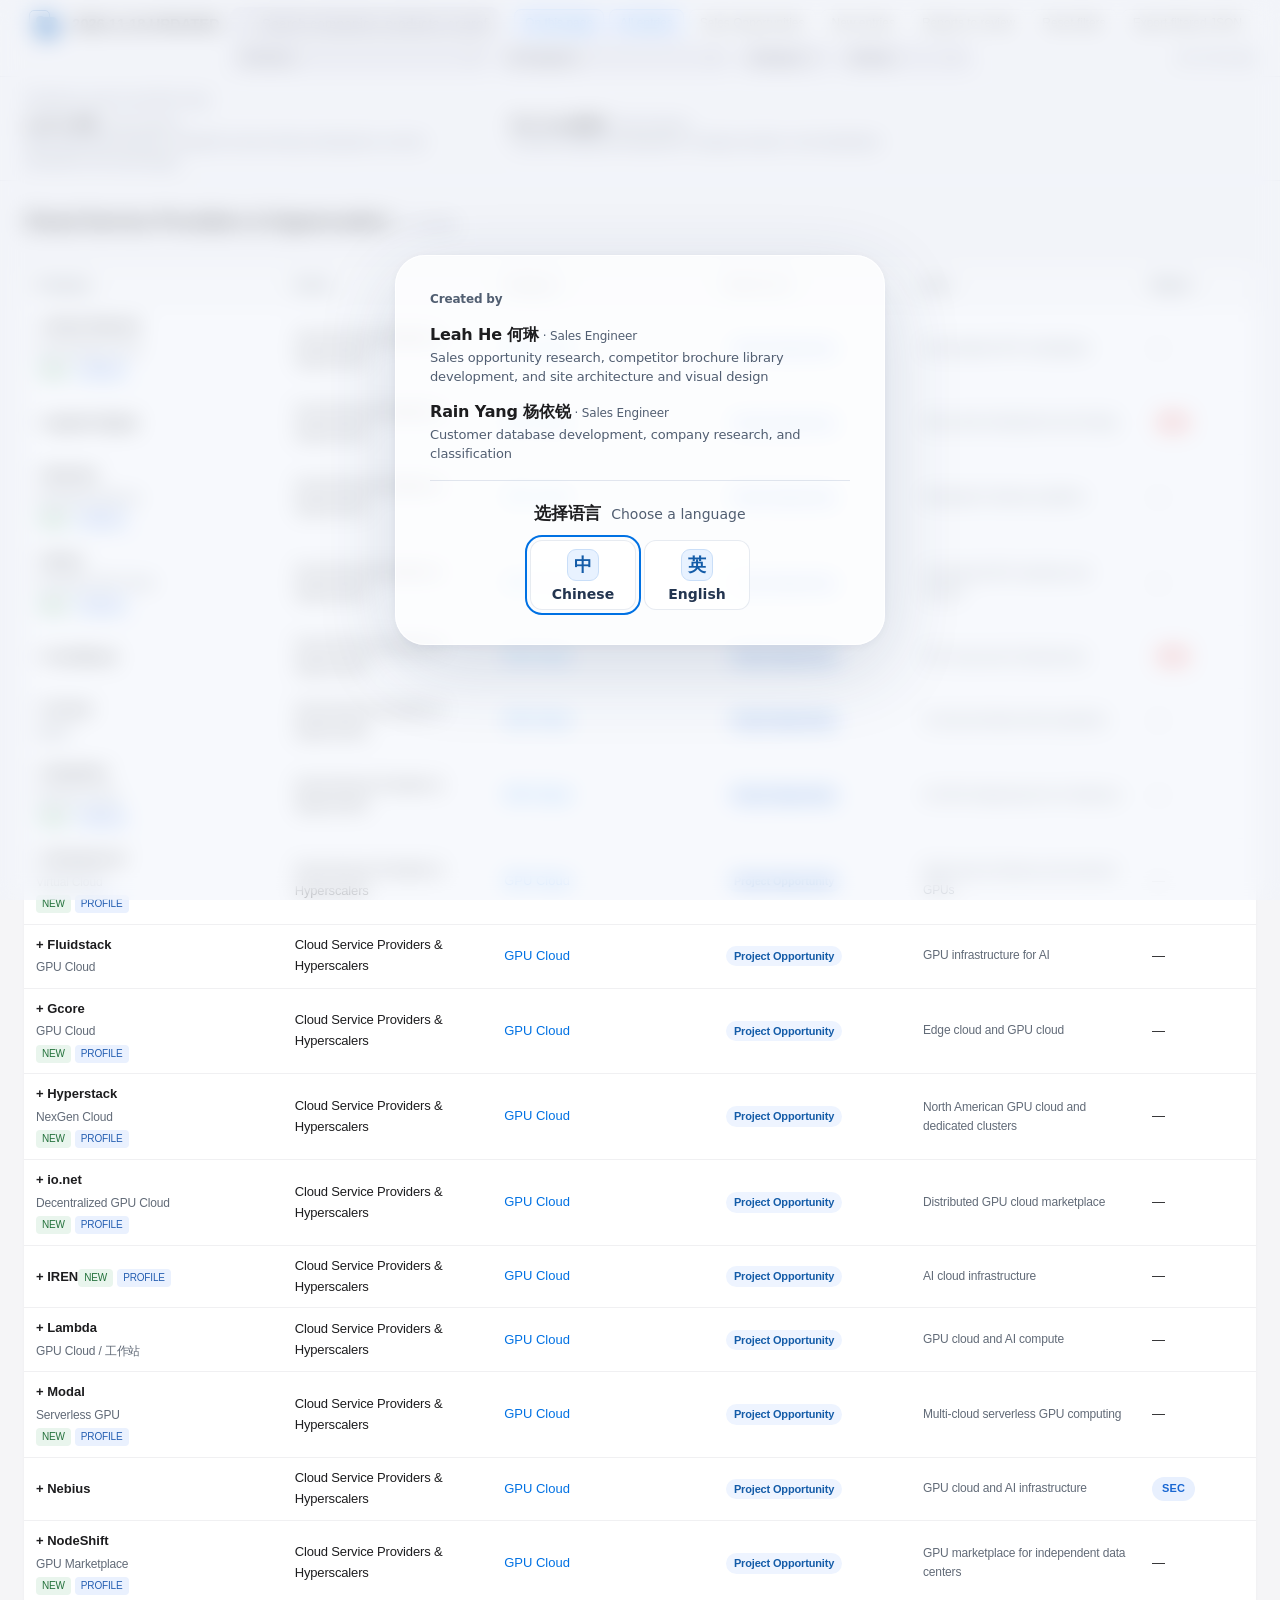
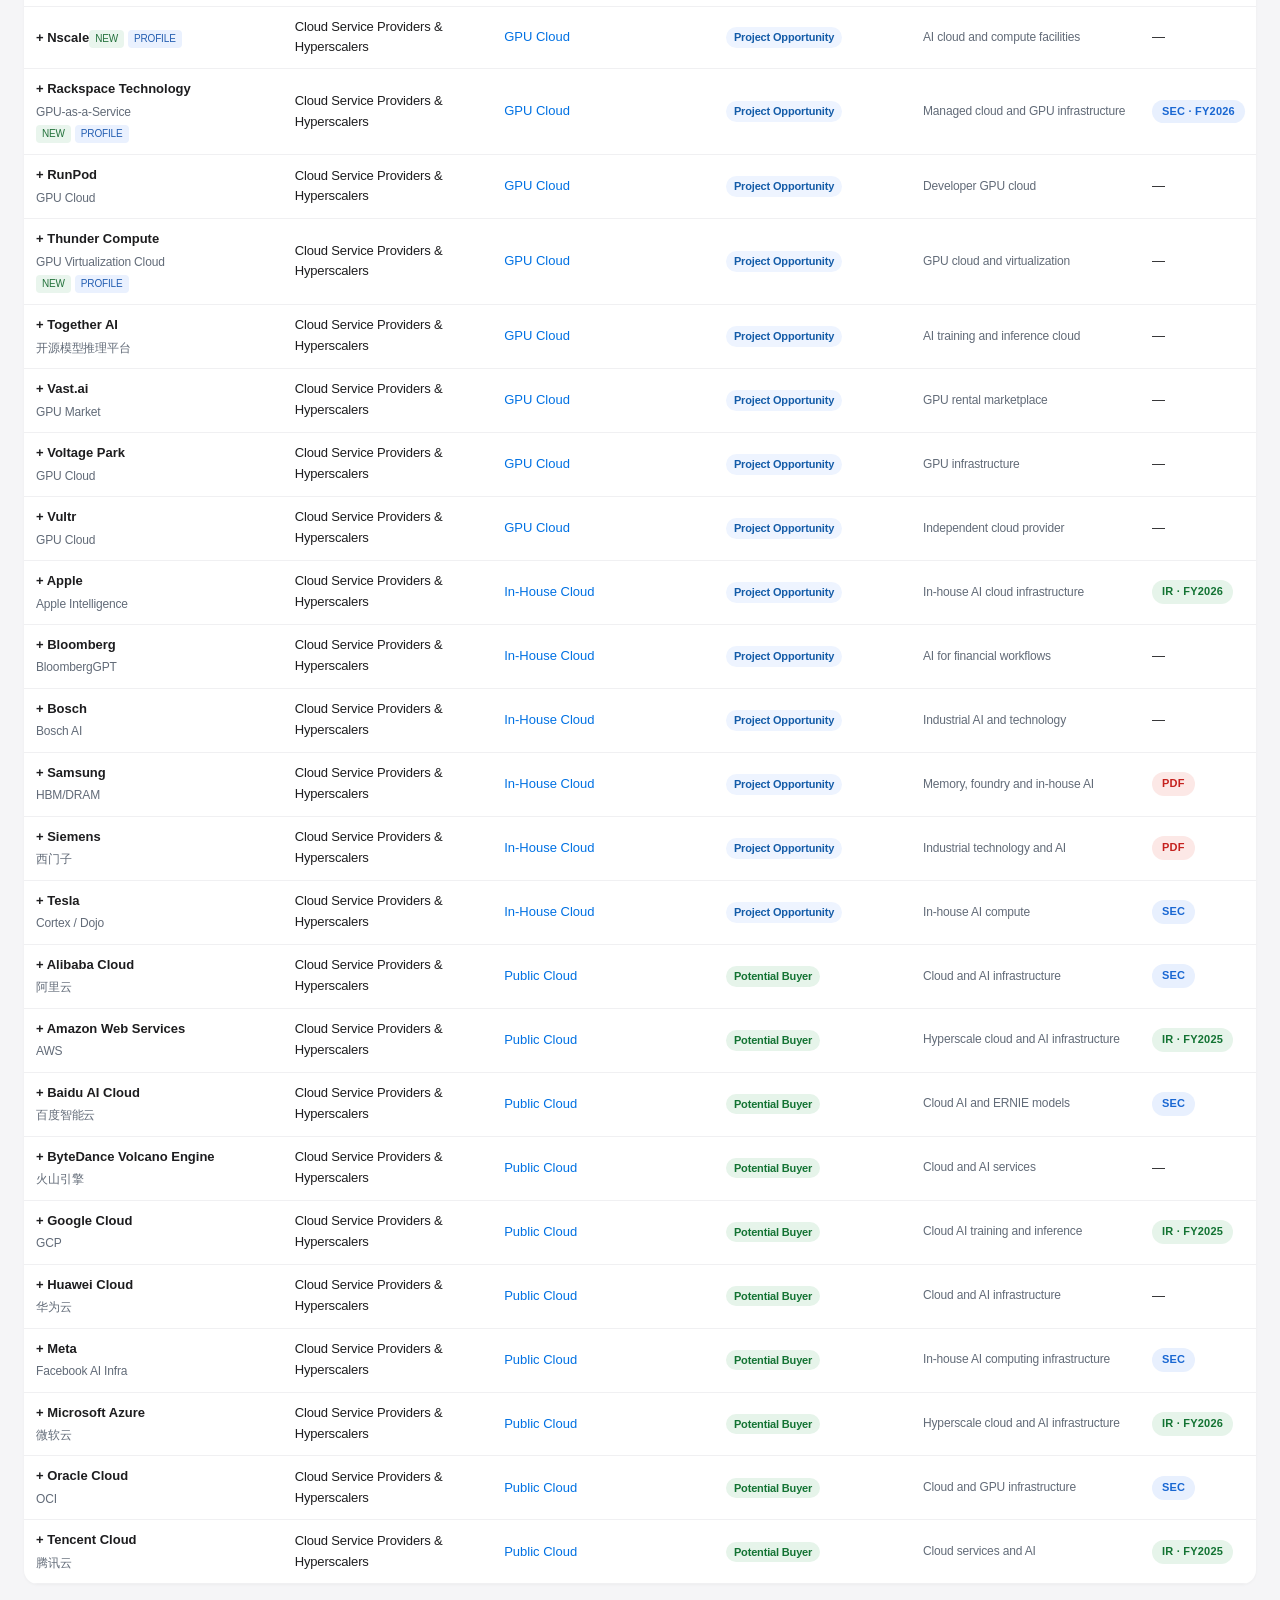
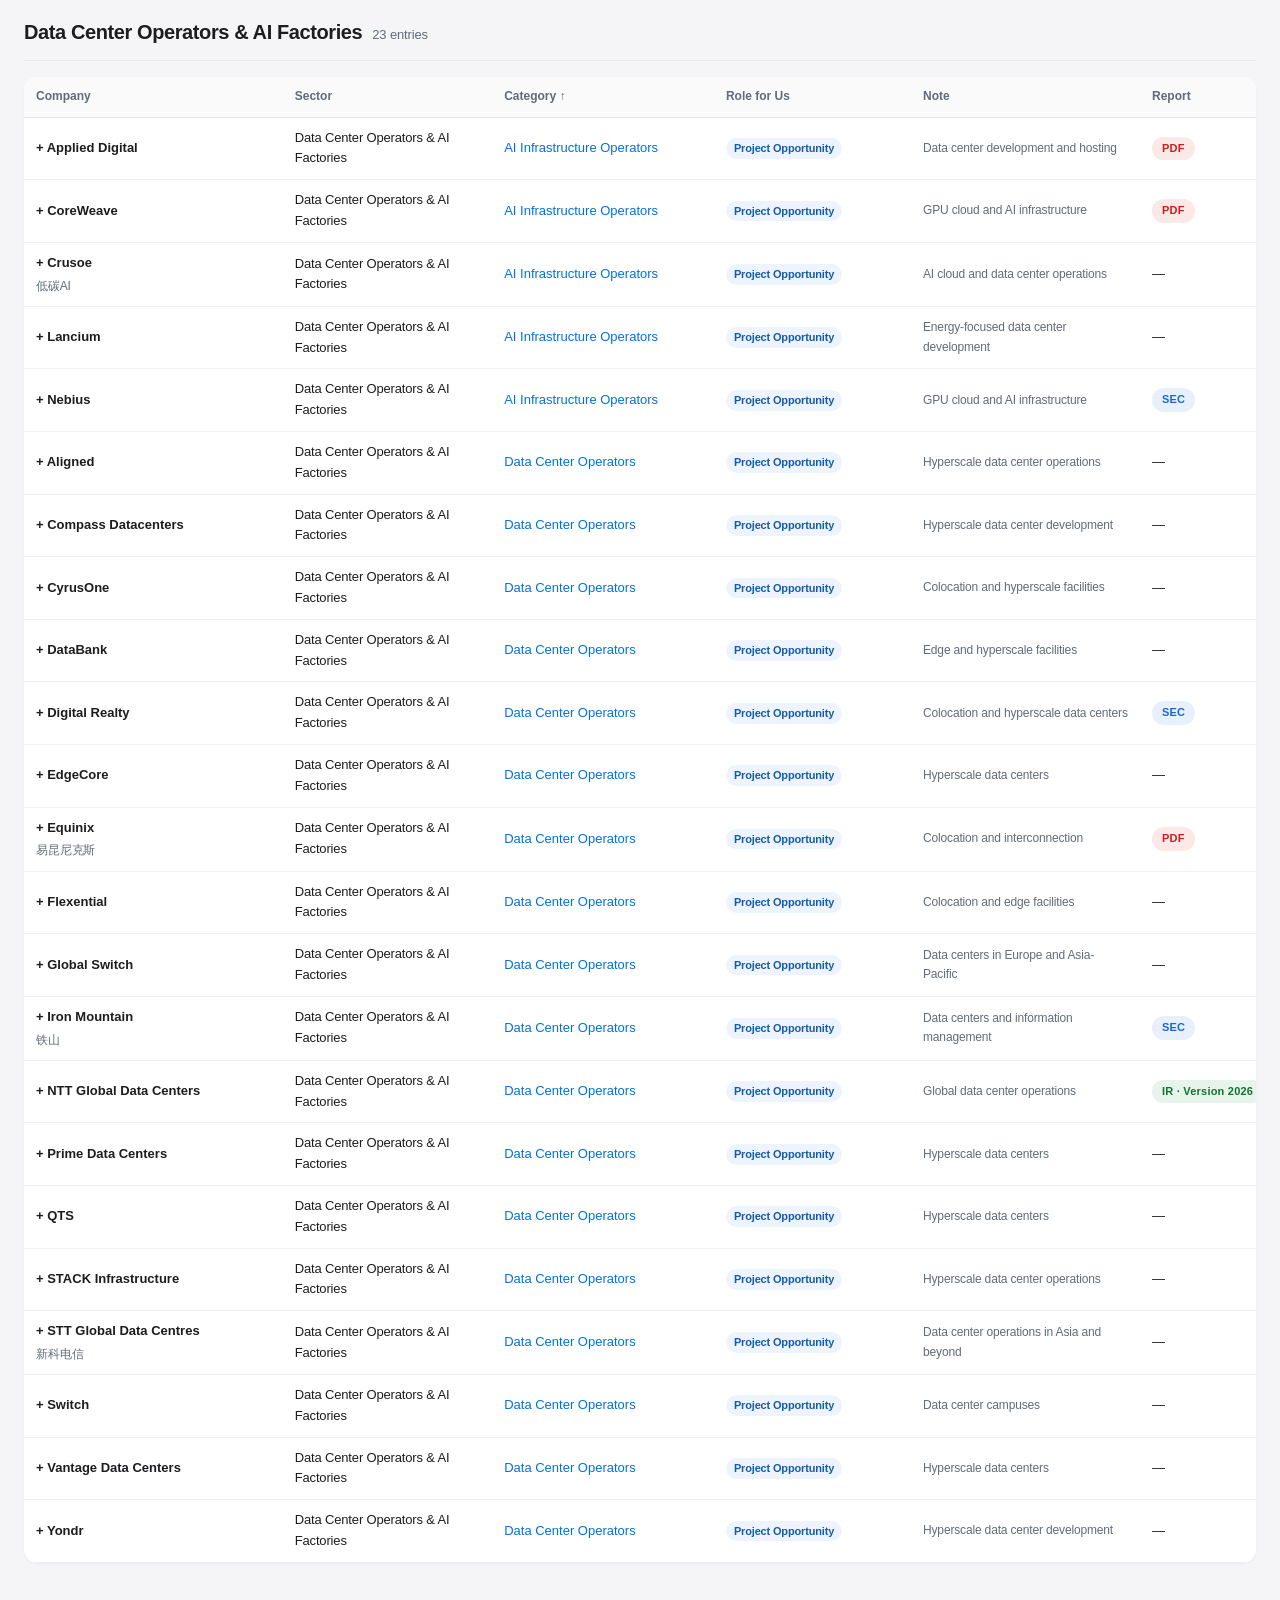
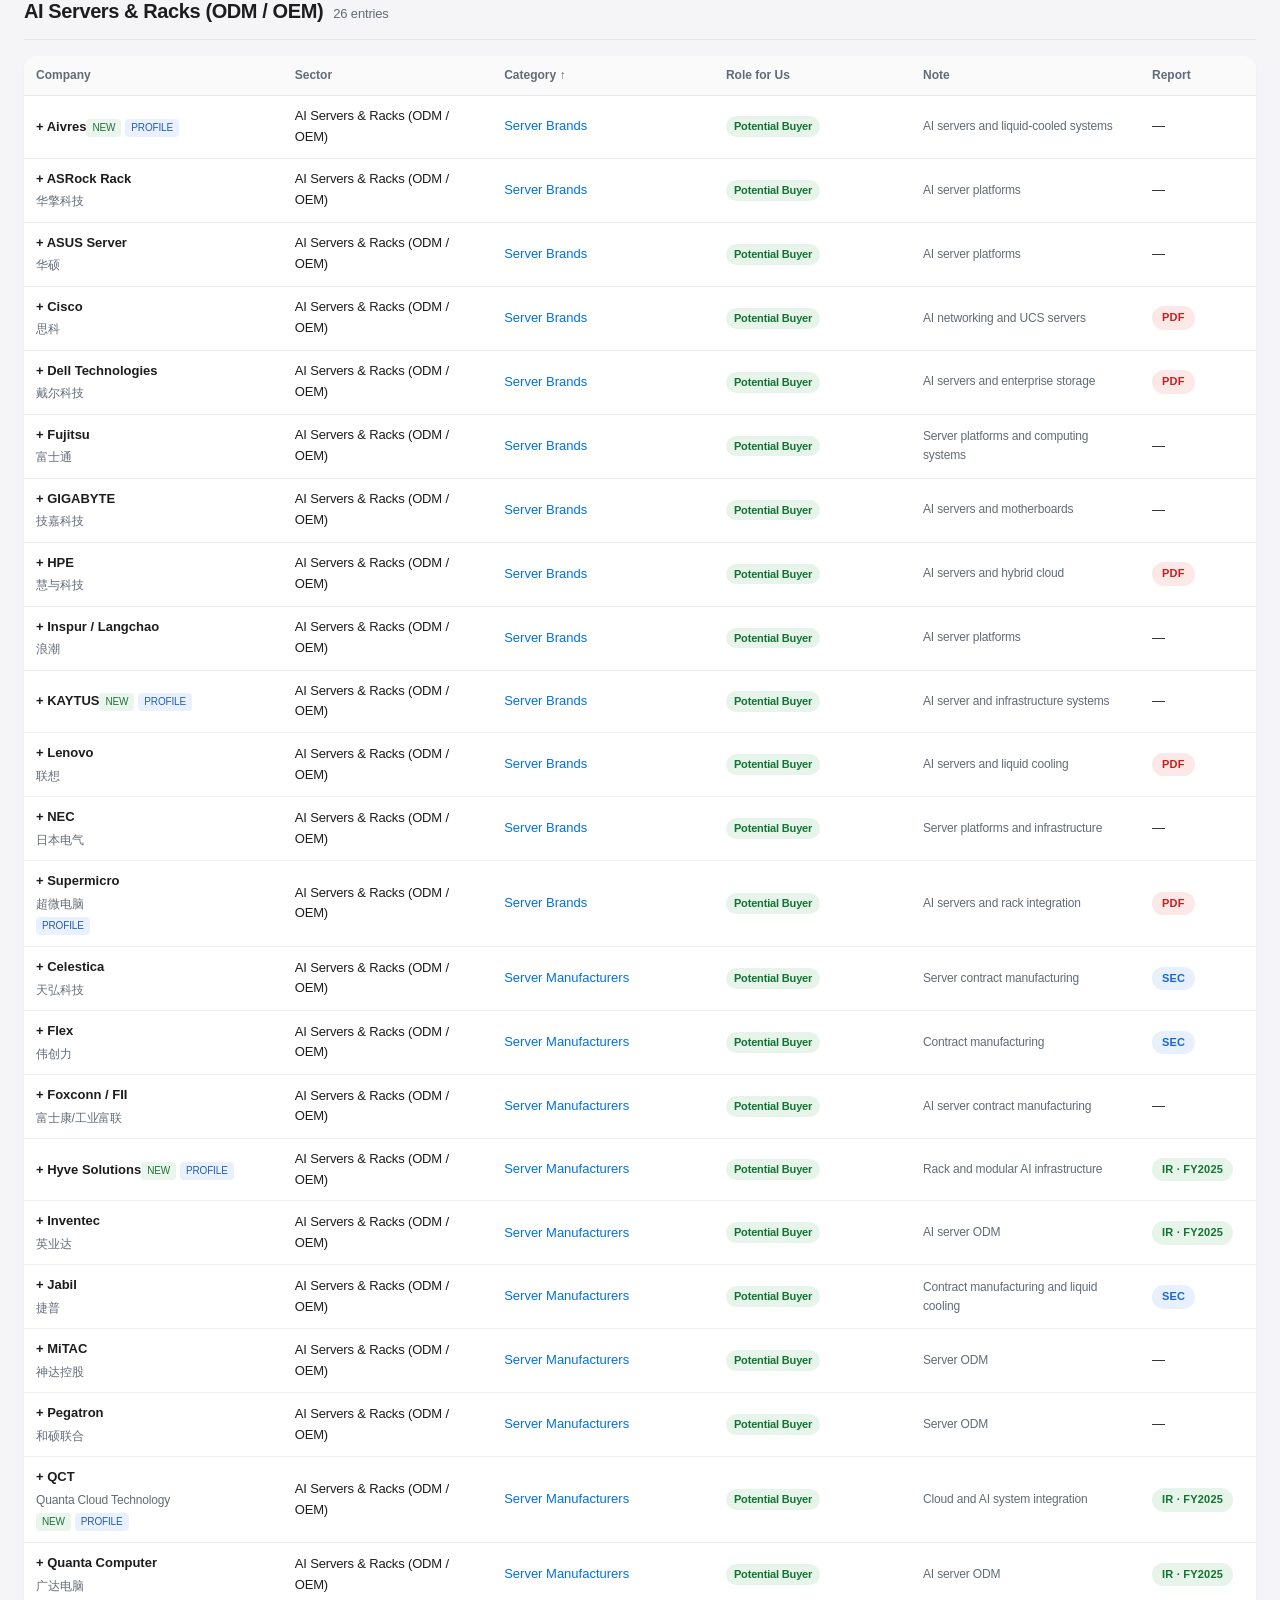
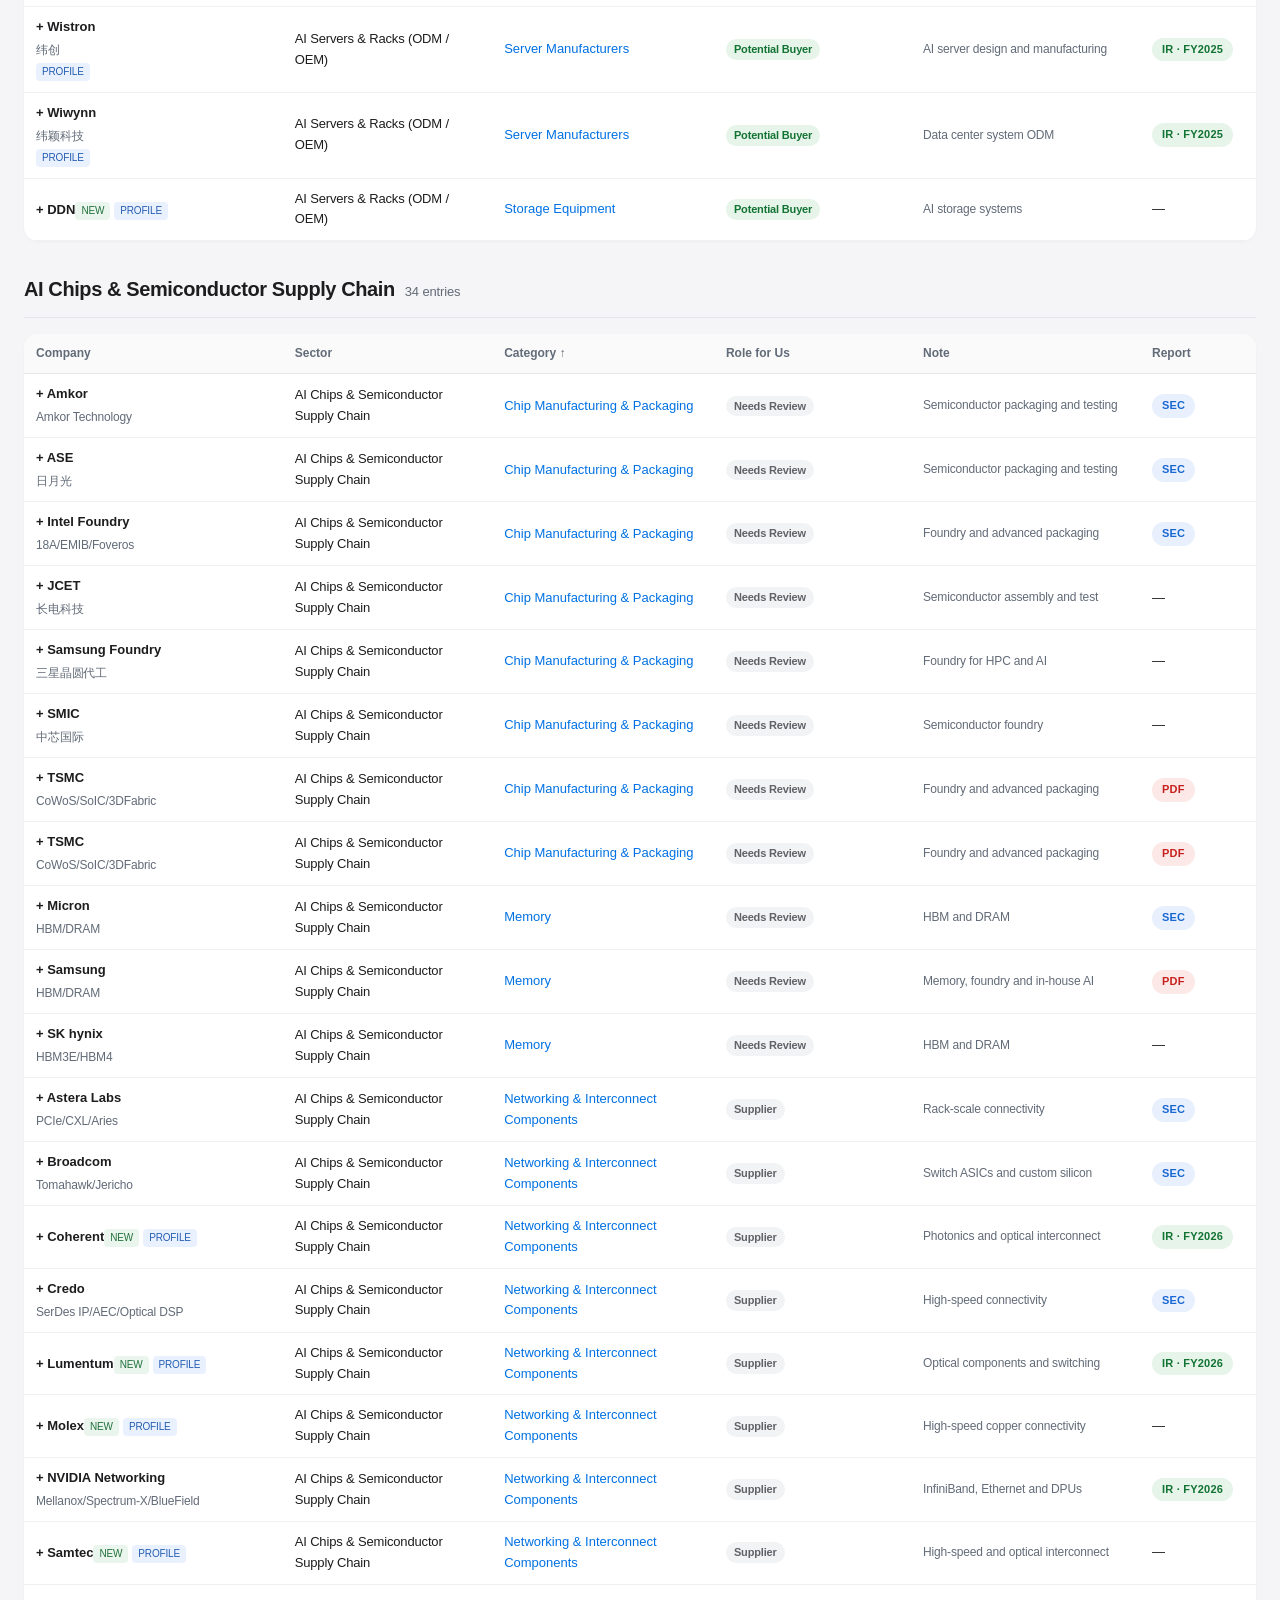
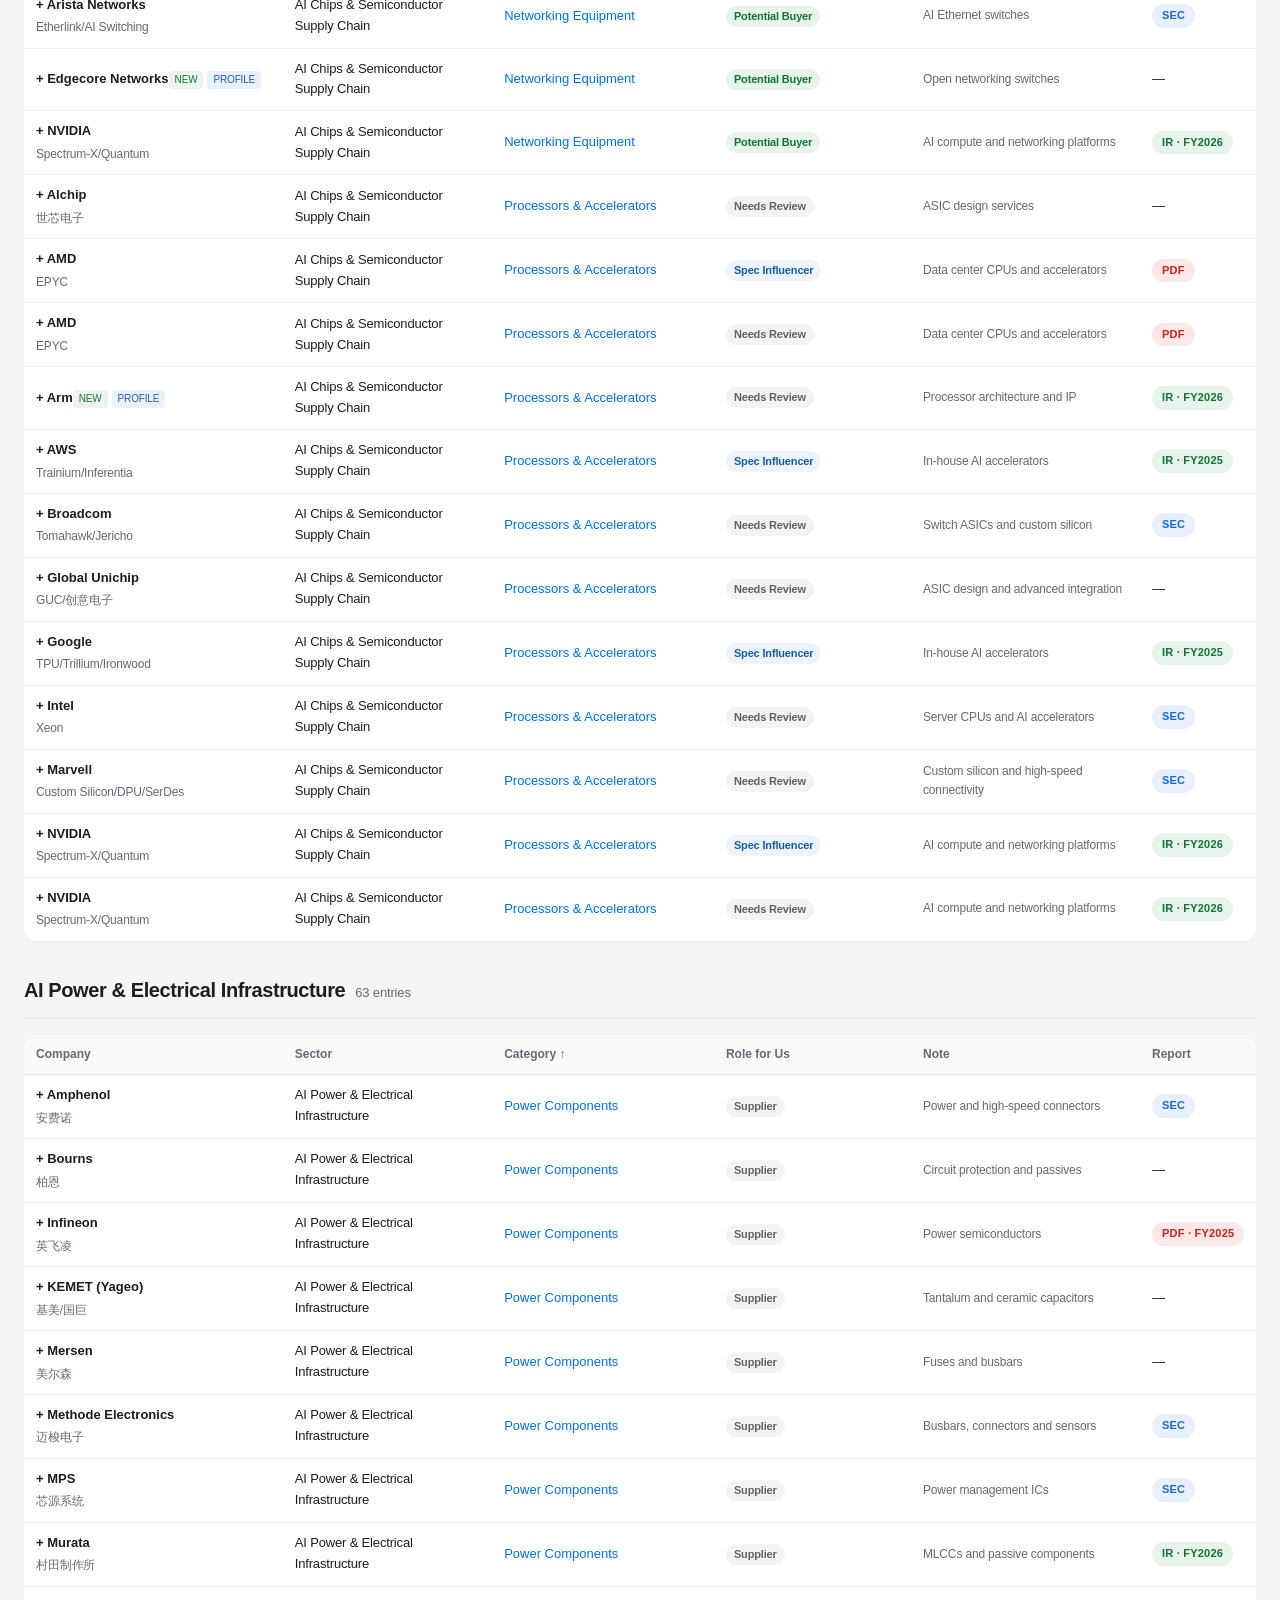
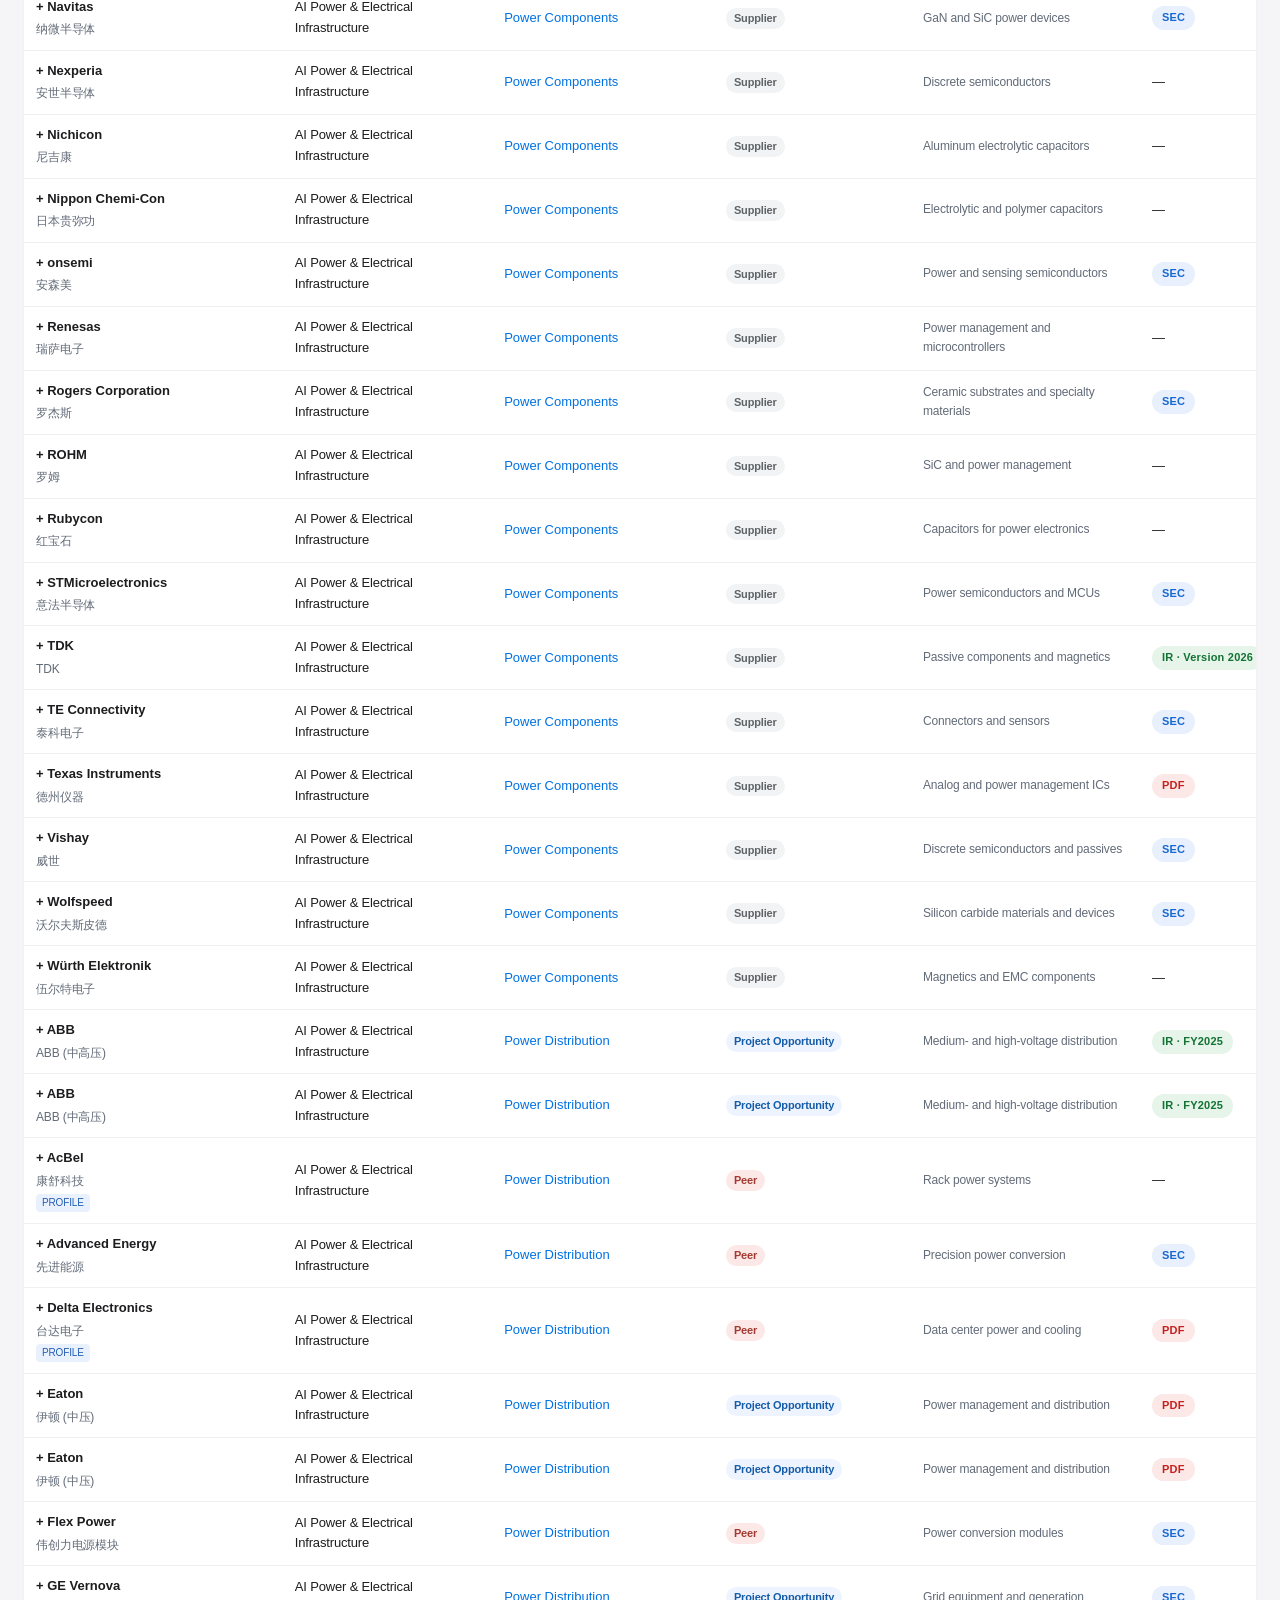
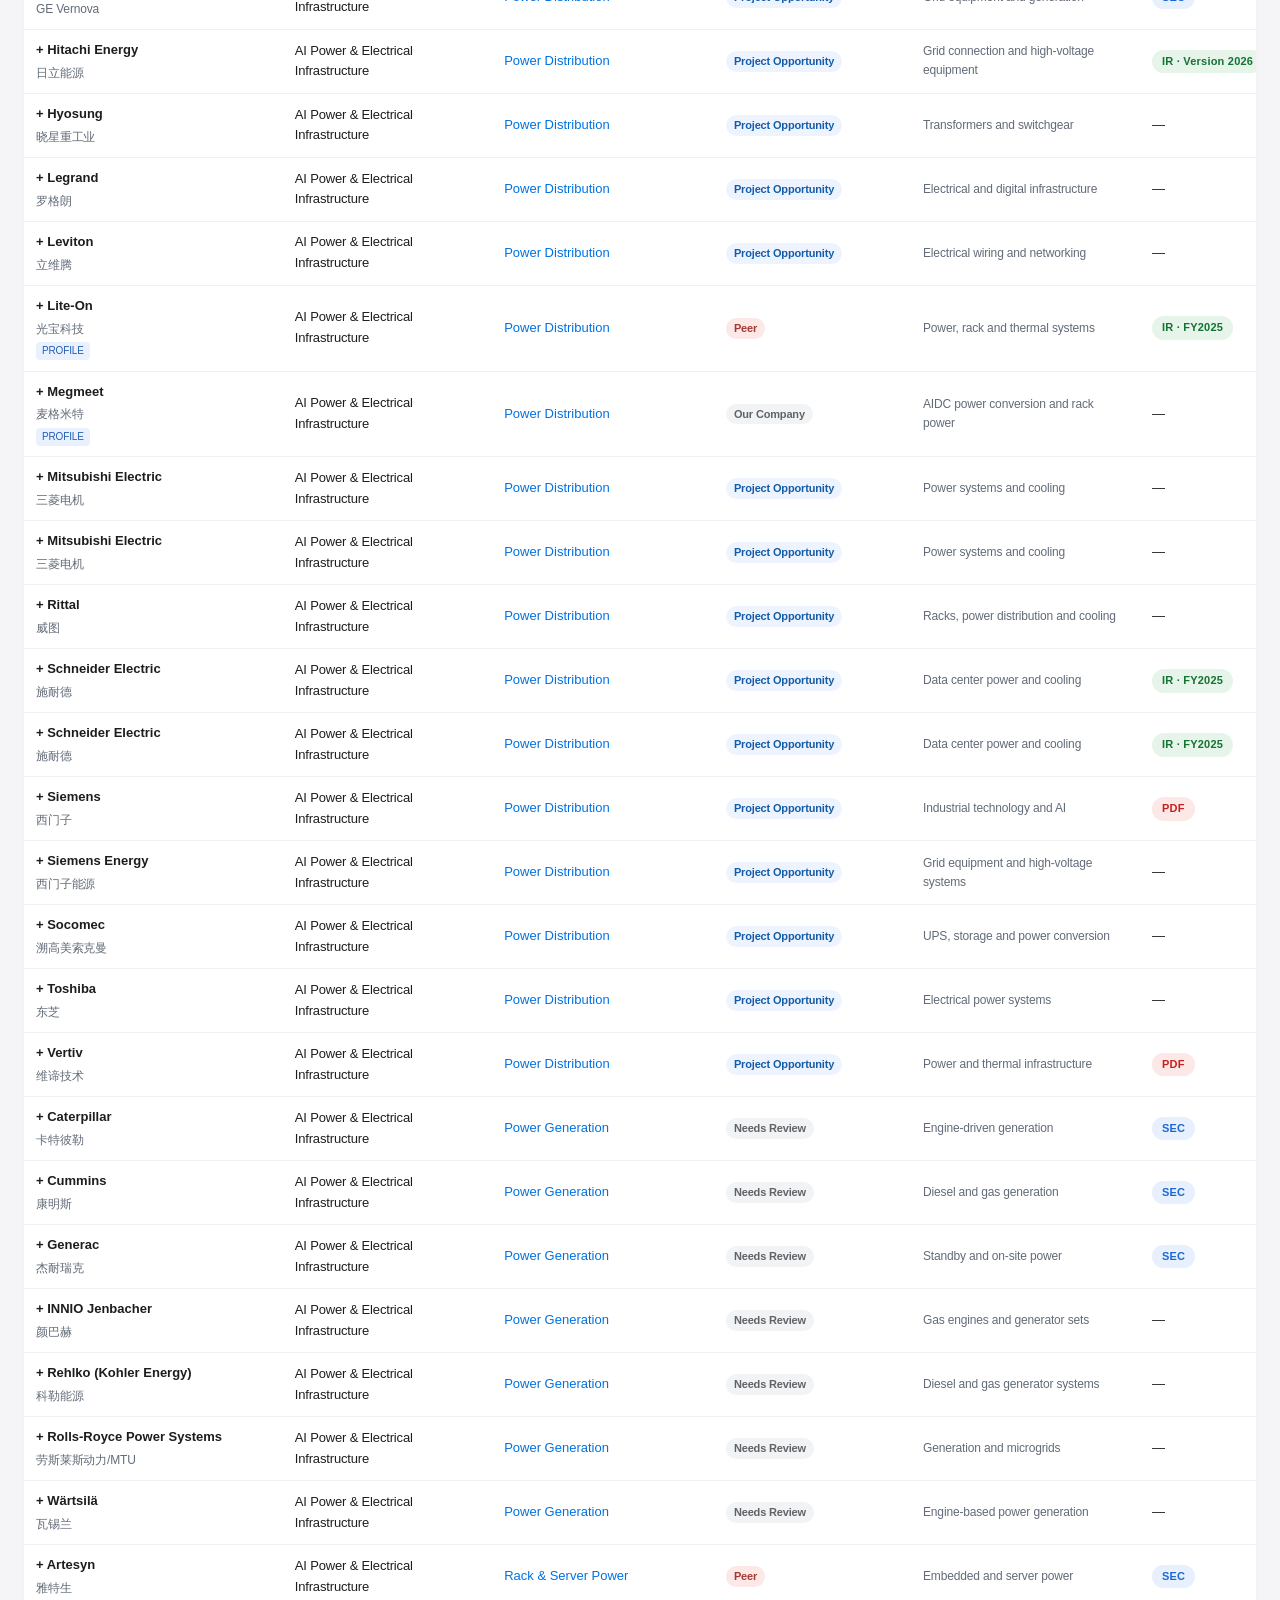
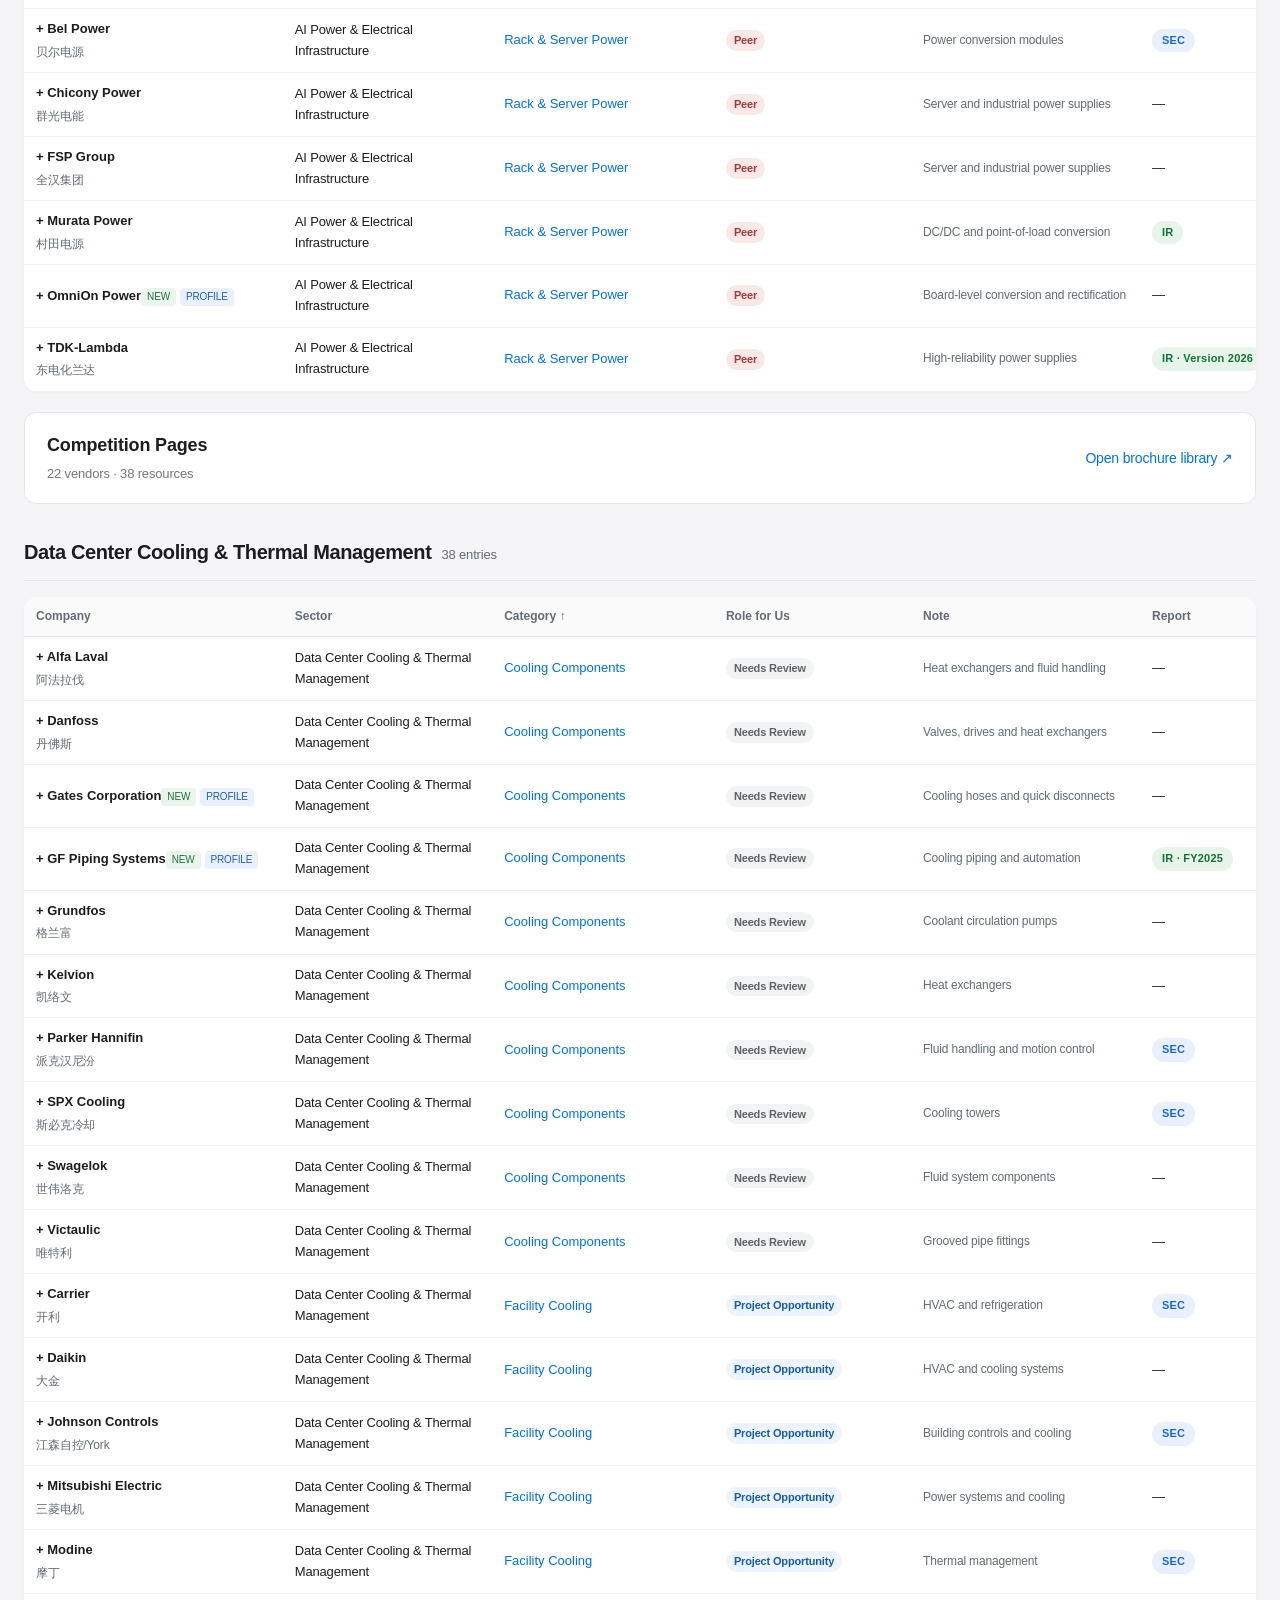
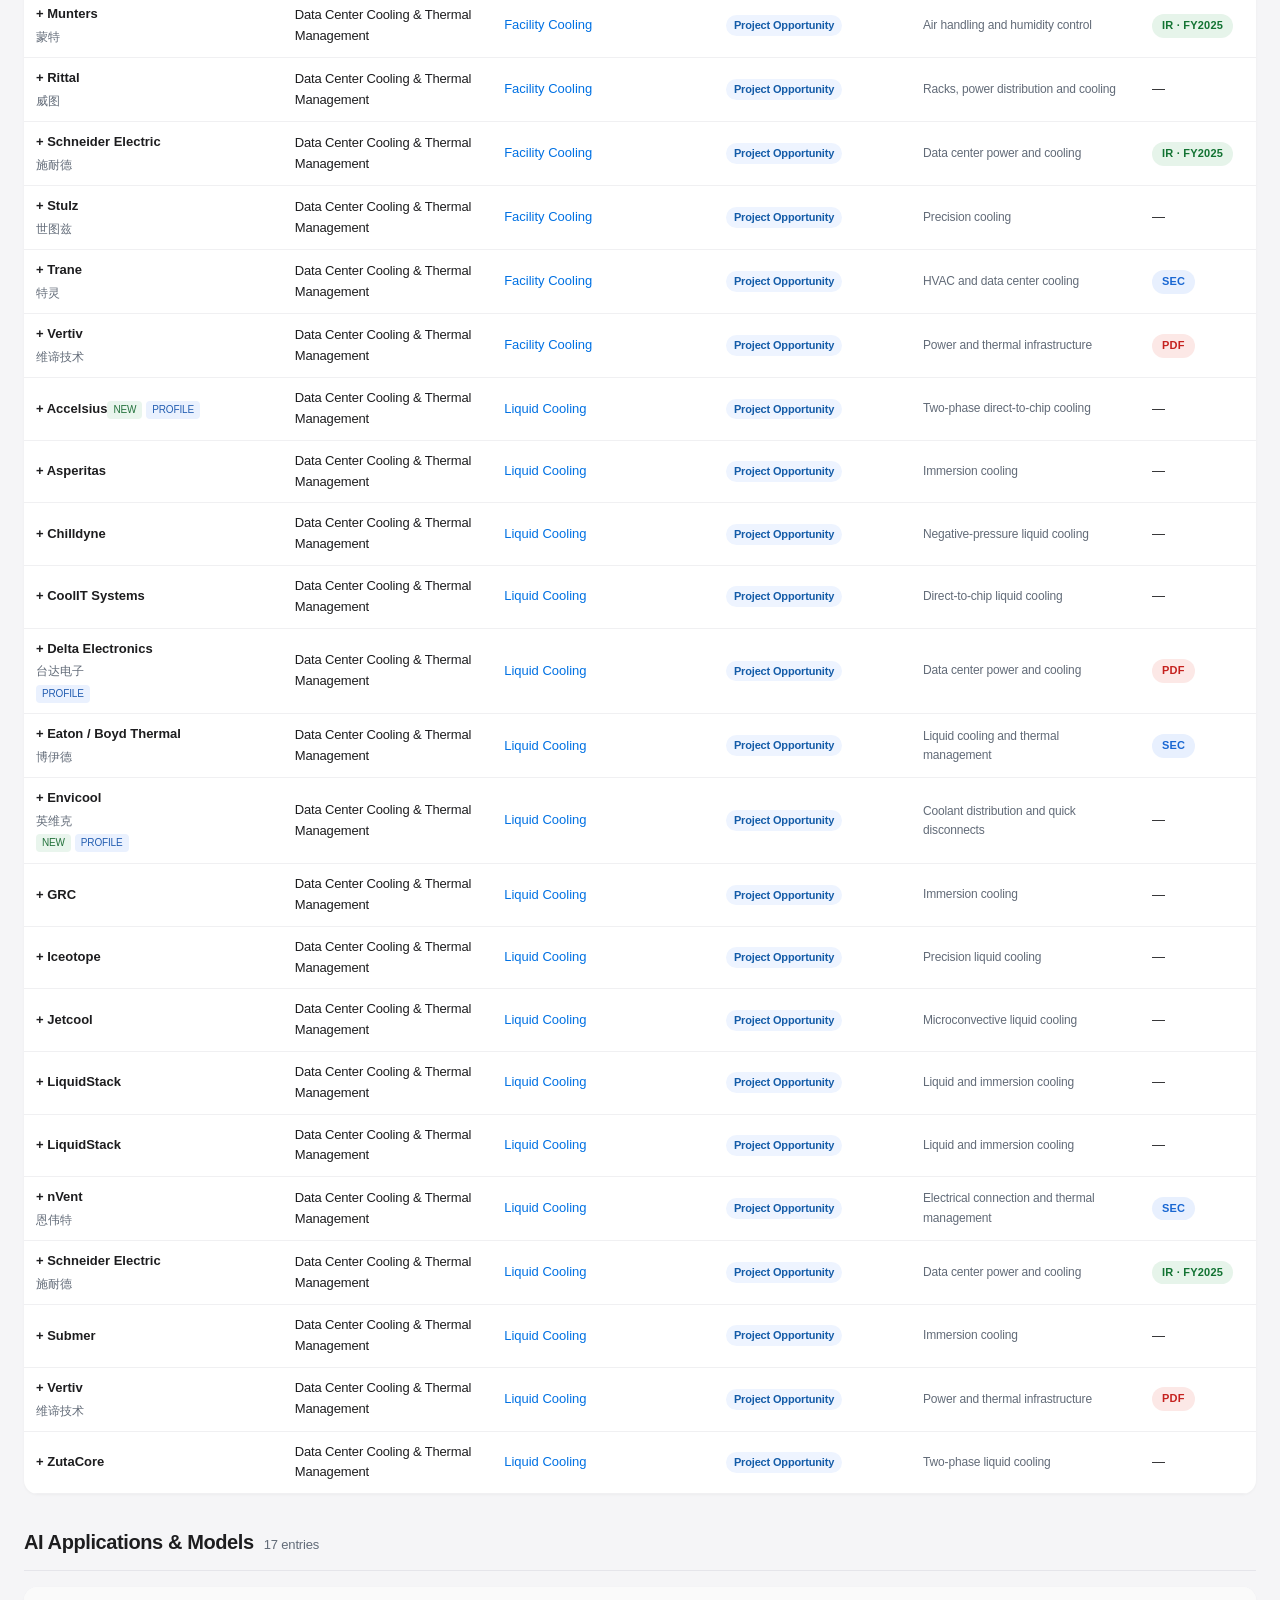
==== commit e8fe2bbd: "Refresh cached table styling for the report column" ====
--- a/index.html
+++ b/index.html
@@ -184,7 +184,7 @@
 
 .site-credits{max-width:1640px;margin:0 auto;padding:14px 24px 10px;border-bottom:1px solid var(--border);color:var(--text-secondary);font-size:12px;line-height:1.5}.site-credits p{margin:0}.site-credits-grid{display:grid;grid-template-columns:repeat(2,minmax(0,1fr));gap:8px 24px;max-width:950px;margin:6px 0 0;text-align:left}.site-credits strong{color:var(--text);font-weight:650}.site-credits-role{font-size:.95em}.site-credits-work{line-height:1.55}@media(max-width:600px){.site-credits-grid{grid-template-columns:1fr}}
 .directory-category{font:inherit;color:var(--accent);background:none;border:0;padding:0;text-align:left;cursor:pointer}.directory-category:hover{text-decoration:underline}.directory-category:focus-visible{outline:2px solid var(--accent);outline-offset:3px}
-</style><link rel="stylesheet" href="language-switch.css"><link rel="stylesheet" href="customer-navigation.css"></head><body>
+</style><link rel="stylesheet" href="language-switch.css"><link rel="stylesheet" href="customer-navigation.css?v=outline-drawer"></head><body>
 <nav class="nav"><div class="nav-inner"><a class="language-switch" lang="en" href="zh.html" data-alternate="zh.html" aria-label="Switch to Chinese" title="Switch to Chinese"><span aria-hidden="true">C</span><span aria-hidden="true">E</span></a><time class="nav-title" datetime="2026-11-17">2026.11.18 UPDATED</time><input aria-label="Search companies, products, or profiles" id="search" placeholder="Search companies, products, or profiles…"><div class="toolbar" id="views"><button type="button" id="outlineToggle" aria-haspopup="dialog" aria-controls="outlineDrawer">On this page</button><button data-view="all" class="active">All entries</button><button data-view="sales">Sales Opportunities</button><button data-view="new">New entries</button><button data-view="pending">Reports to review</button><button id="reset">Reset filters</button><button id="export">Export filtered JSON</button></div><div class="customer-filters" id="customerFilters"><select aria-label="Filter by sector" id="sectorFilter"><option value="">All Sectors</option></select><select aria-label="Filter by category" id="categoryFilter"><option value="">All Categories</option></select><select aria-label="Filter by report type" id="linkFilter"><option value="">All Reports</option><option>SEC</option><option>PDF</option><option>IR</option><option>Private</option><option>Review</option></select><select id="roleFilter" aria-label="Roles"><option value="">All Roles</option></select><span class="nav-stats" id="navStats" aria-live="polite"></span></div></div></nav>
 <div class="site-credits"><p>Created by Leah He and Rain Yang</p><div class="site-credits-grid"><div><p><strong>Leah He 何琳</strong> <span class="site-credits-role">· Sales Engineer</span></p><p class="site-credits-work">Sales opportunity research, competitor brochure library development, and site architecture and visual design</p></div><div><p><strong>Rain Yang 杨依锐</strong> <span class="site-credits-role">· Sales Engineer</span></p><p class="site-credits-work">Customer database development, company research, and classification</p></div></div></div>
 <div class="page-layout"><dialog class="page-outline" id="outlineDrawer" aria-labelledby="outlineTitle"><header class="outline-header"><h2 id="outlineTitle">On this page</h2><button type="button" id="outlineClose" aria-label="Close contents" autofocus>×</button></header><nav aria-labelledby="outlineTitle"><ul id="outlineLinks"></ul></nav></dialog><main class="main">
--- a/customer-navigation.css
+++ b/customer-navigation.css
@@ -96,6 +96,7 @@
 .table-wrap th:nth-child(2) { width: 17%; }
 .table-wrap th:nth-child(3) { width: 18%; }
 .table-wrap th:nth-child(4) { width: 16%; }
+.table-wrap th:nth-child(5) { width: auto; }
 .table-wrap th:nth-child(6) { width: 116px; }
 
 .table-wrap td {
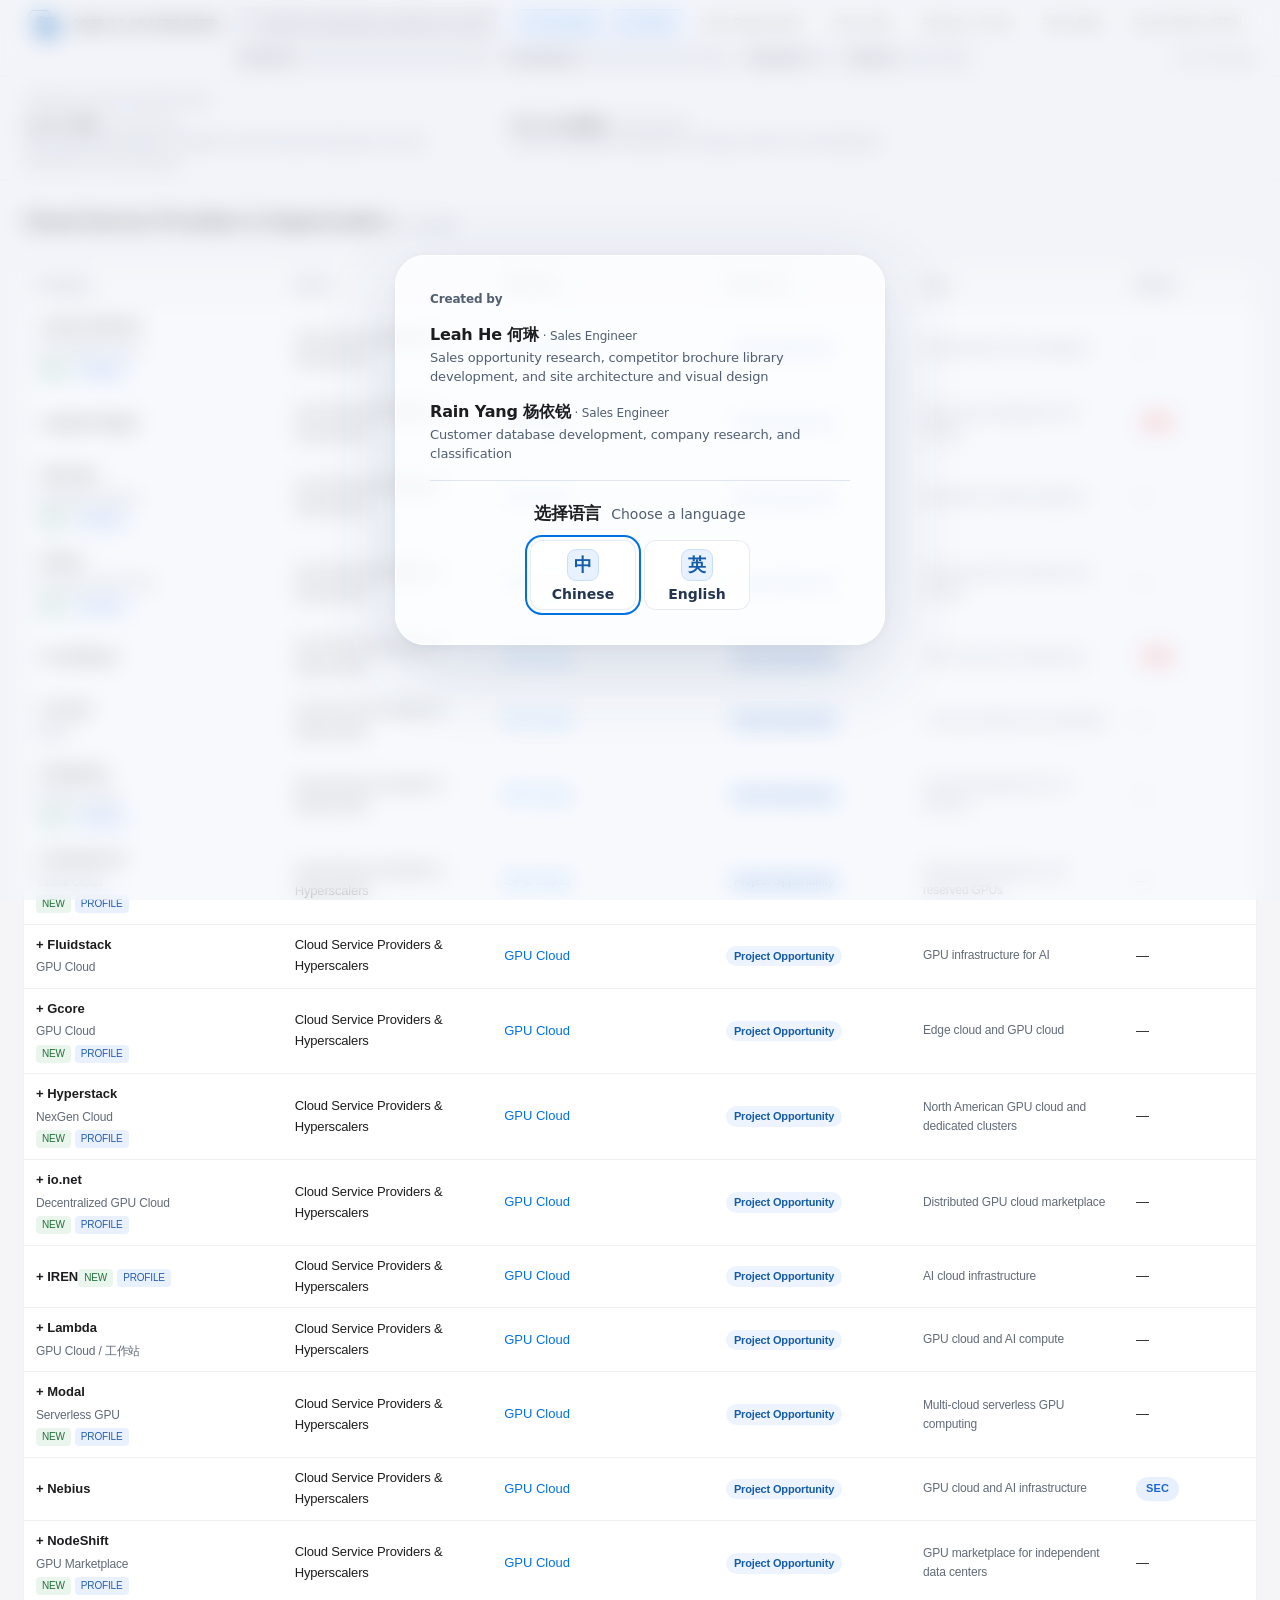
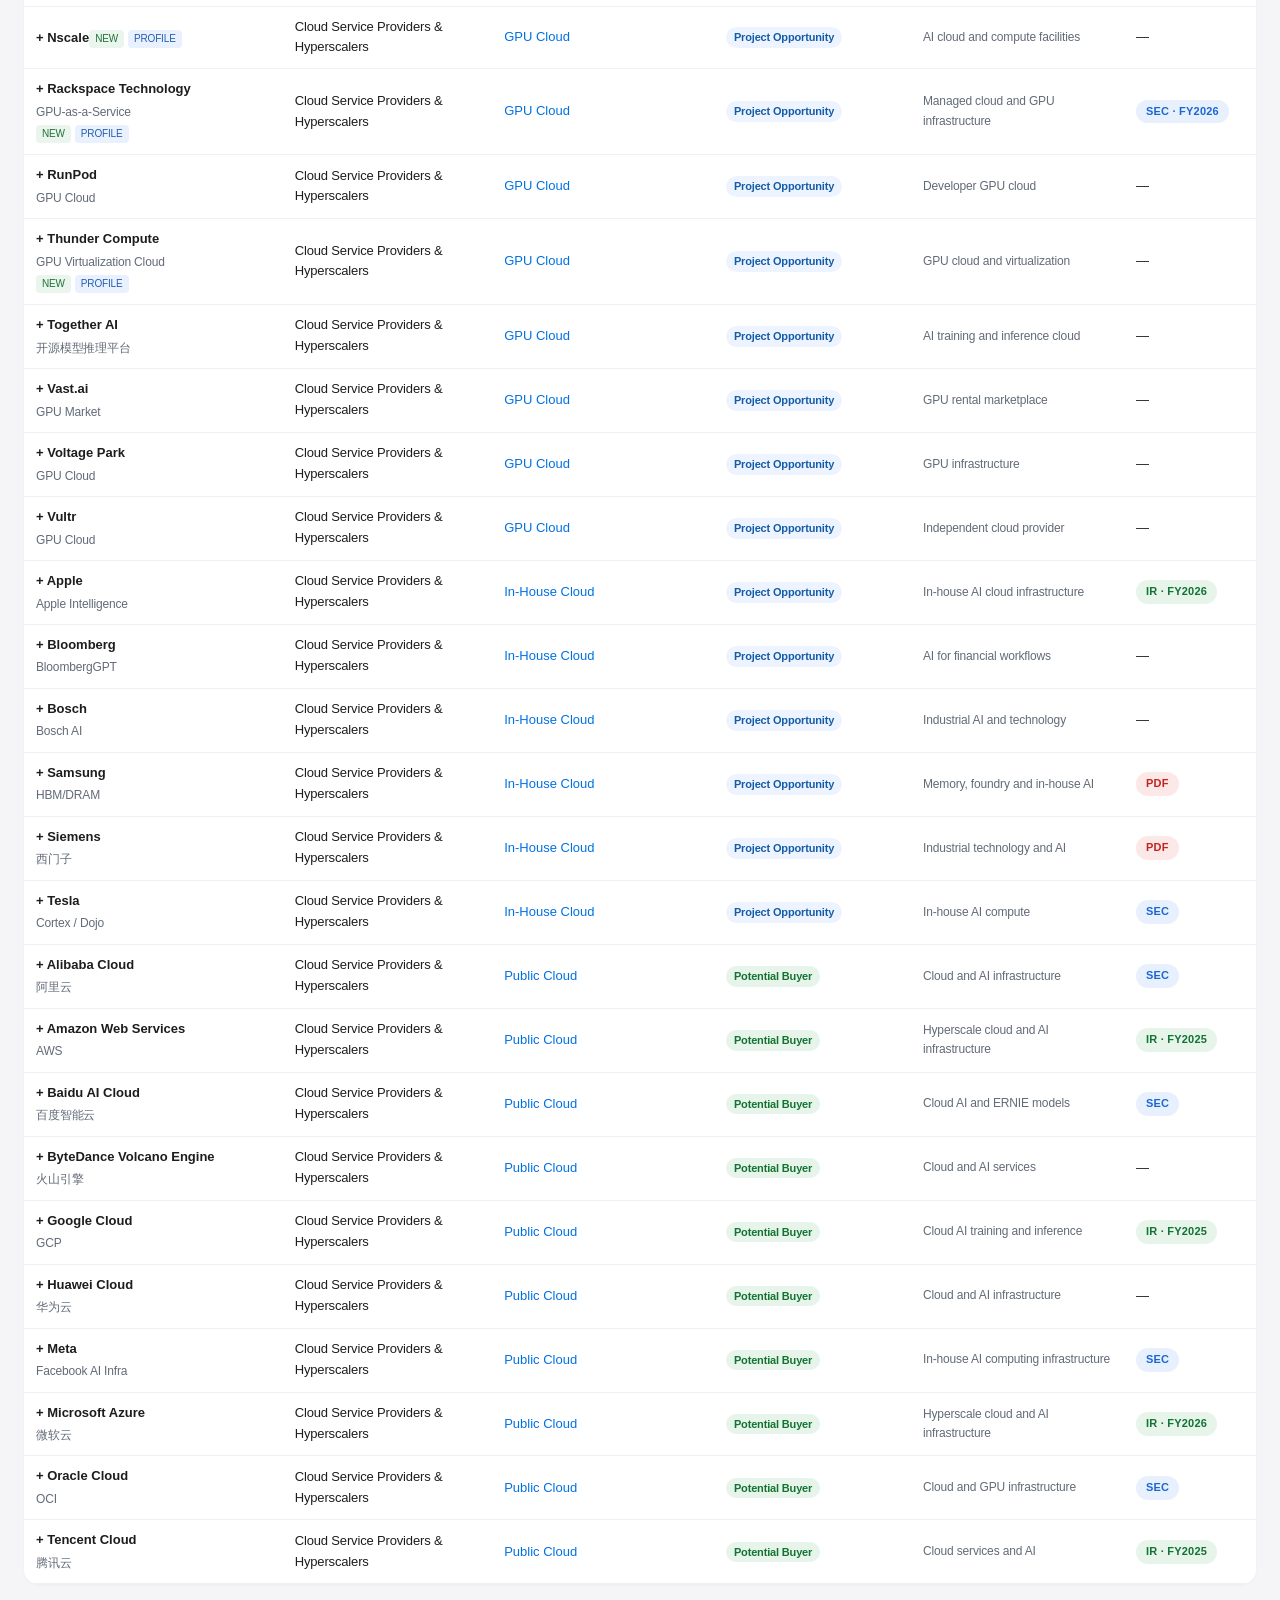
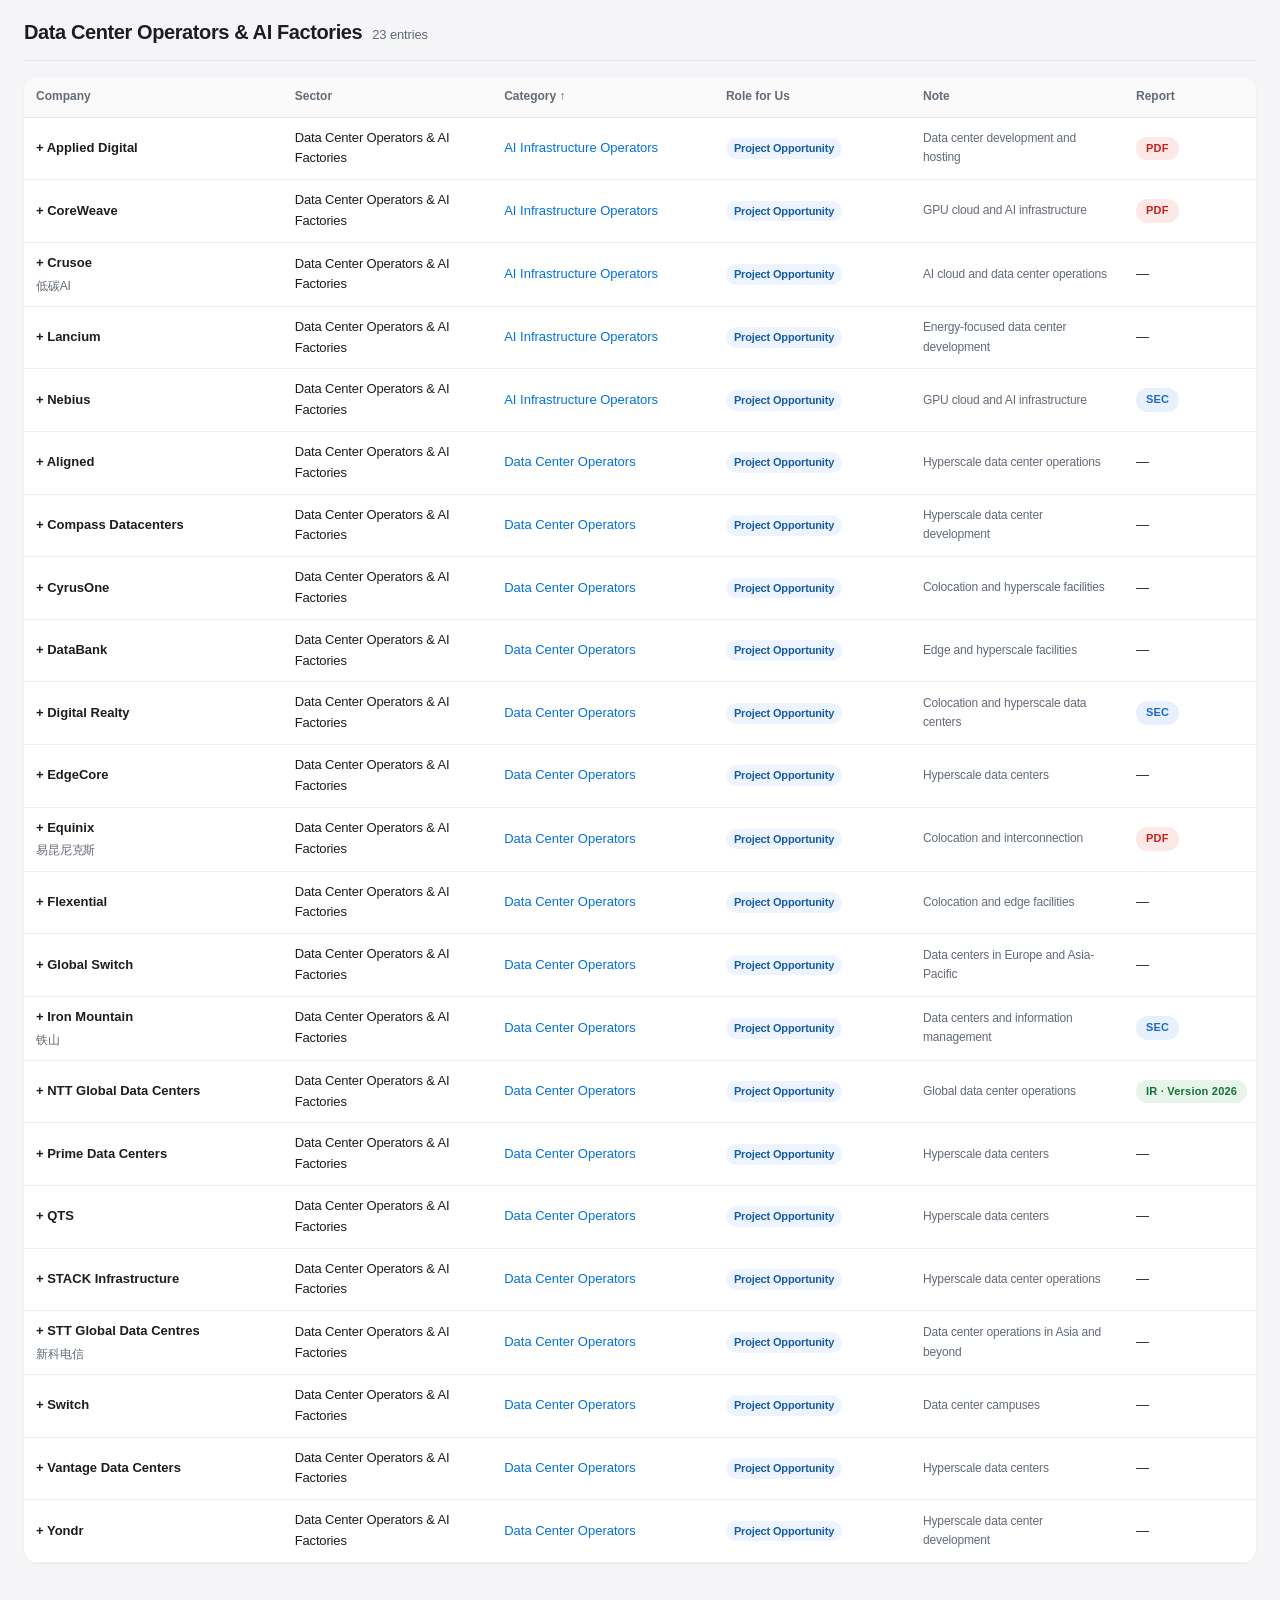
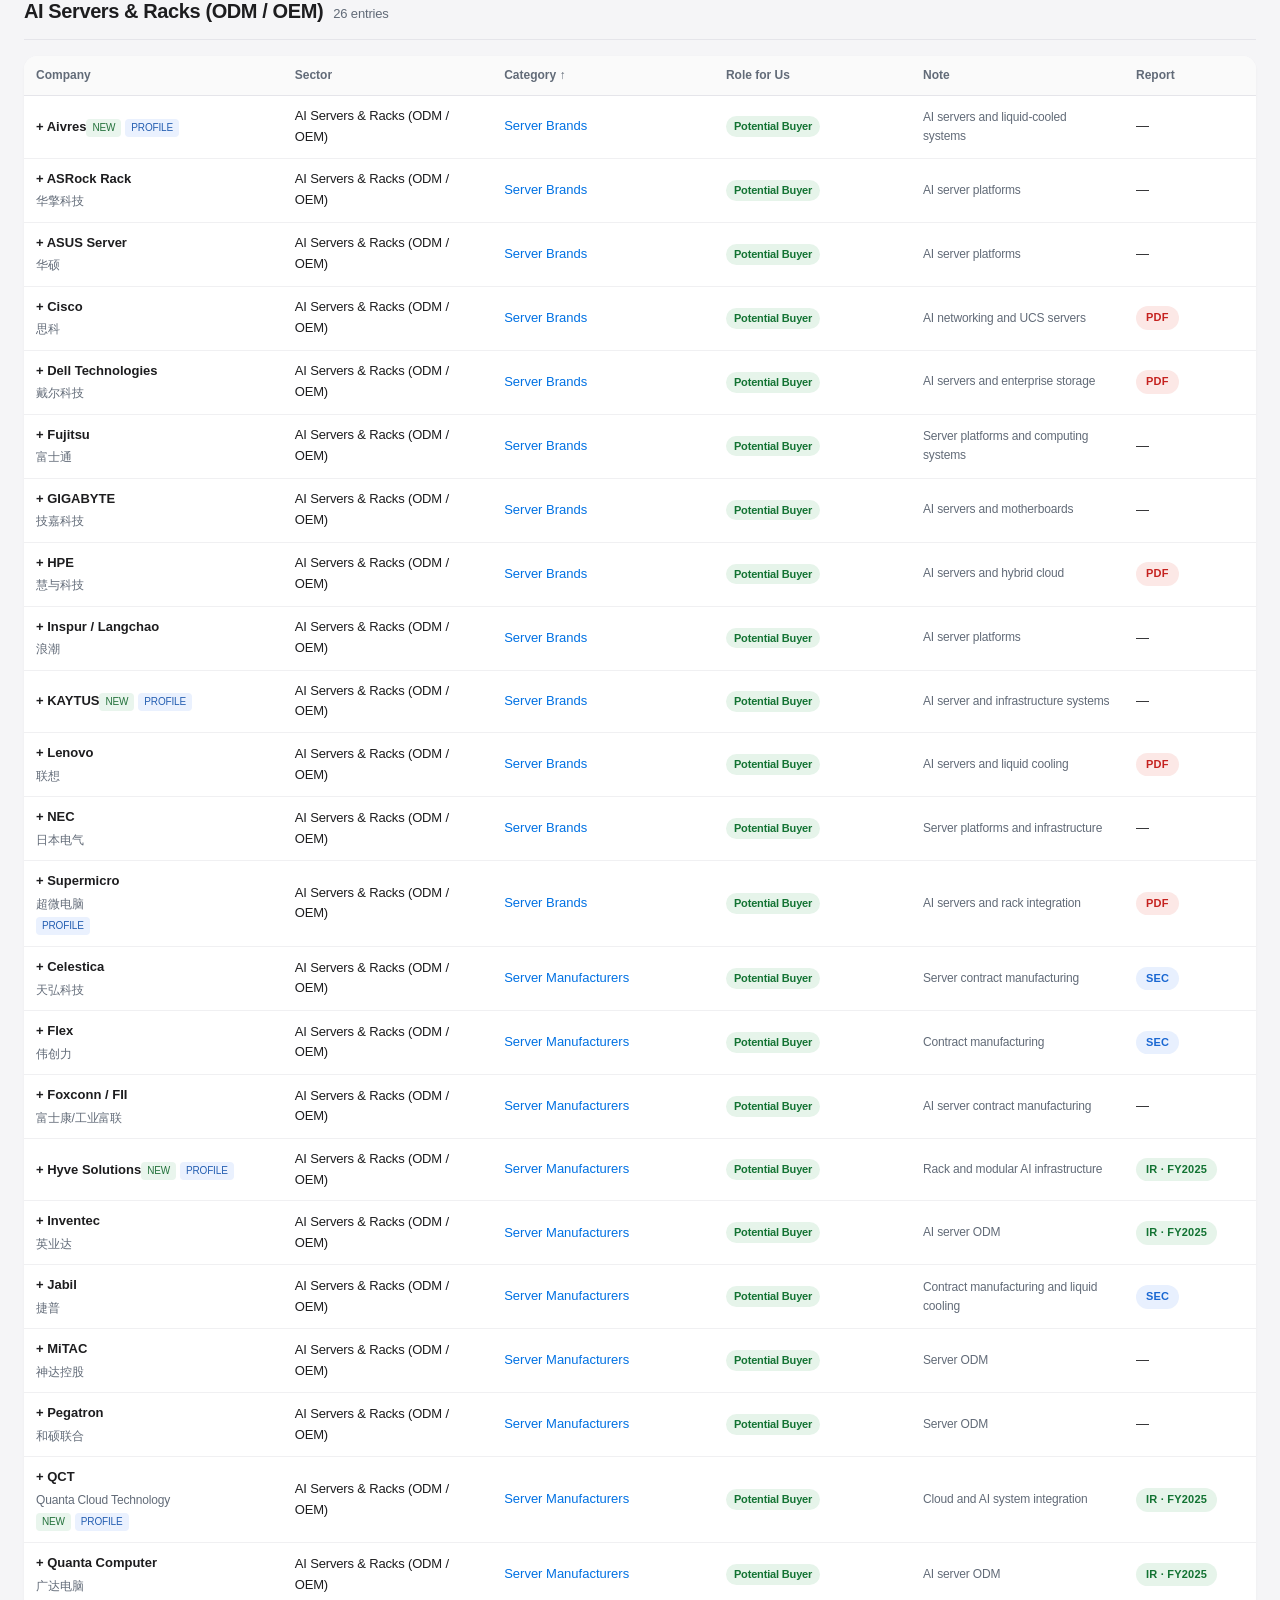
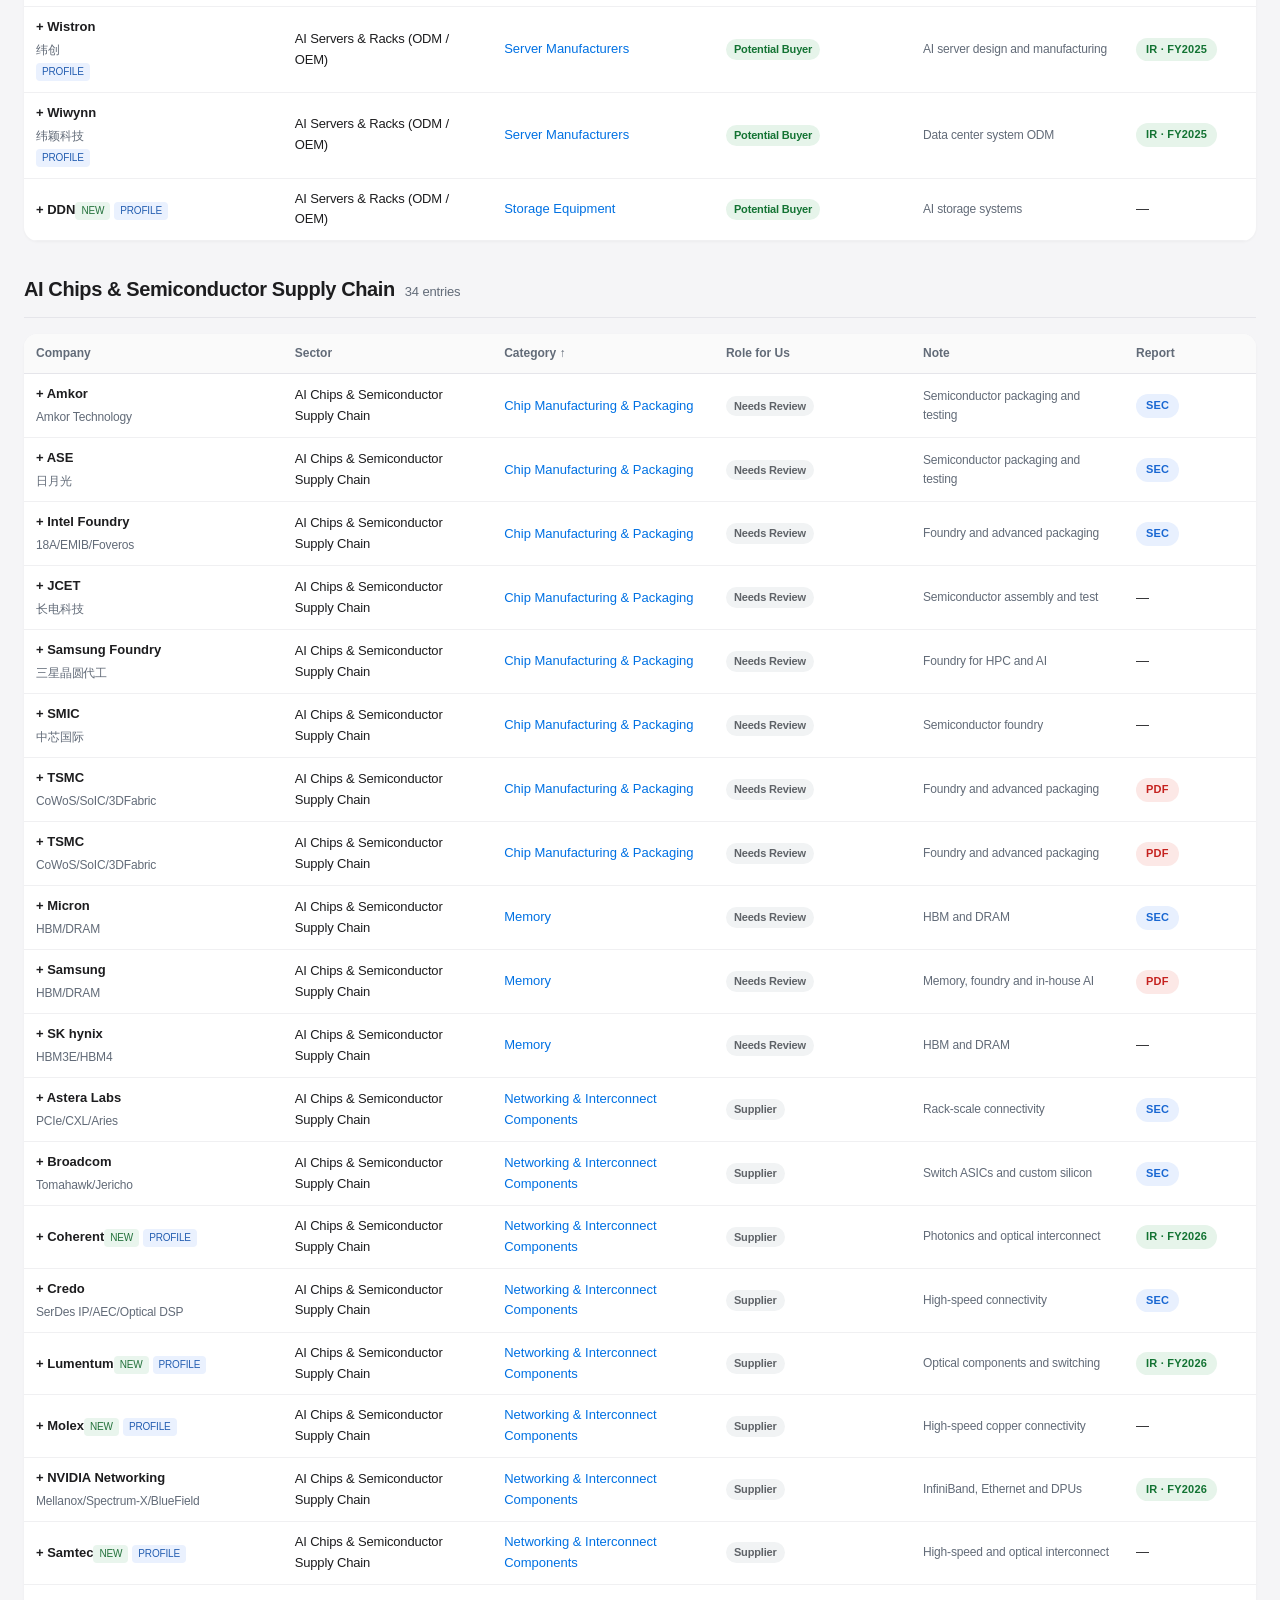
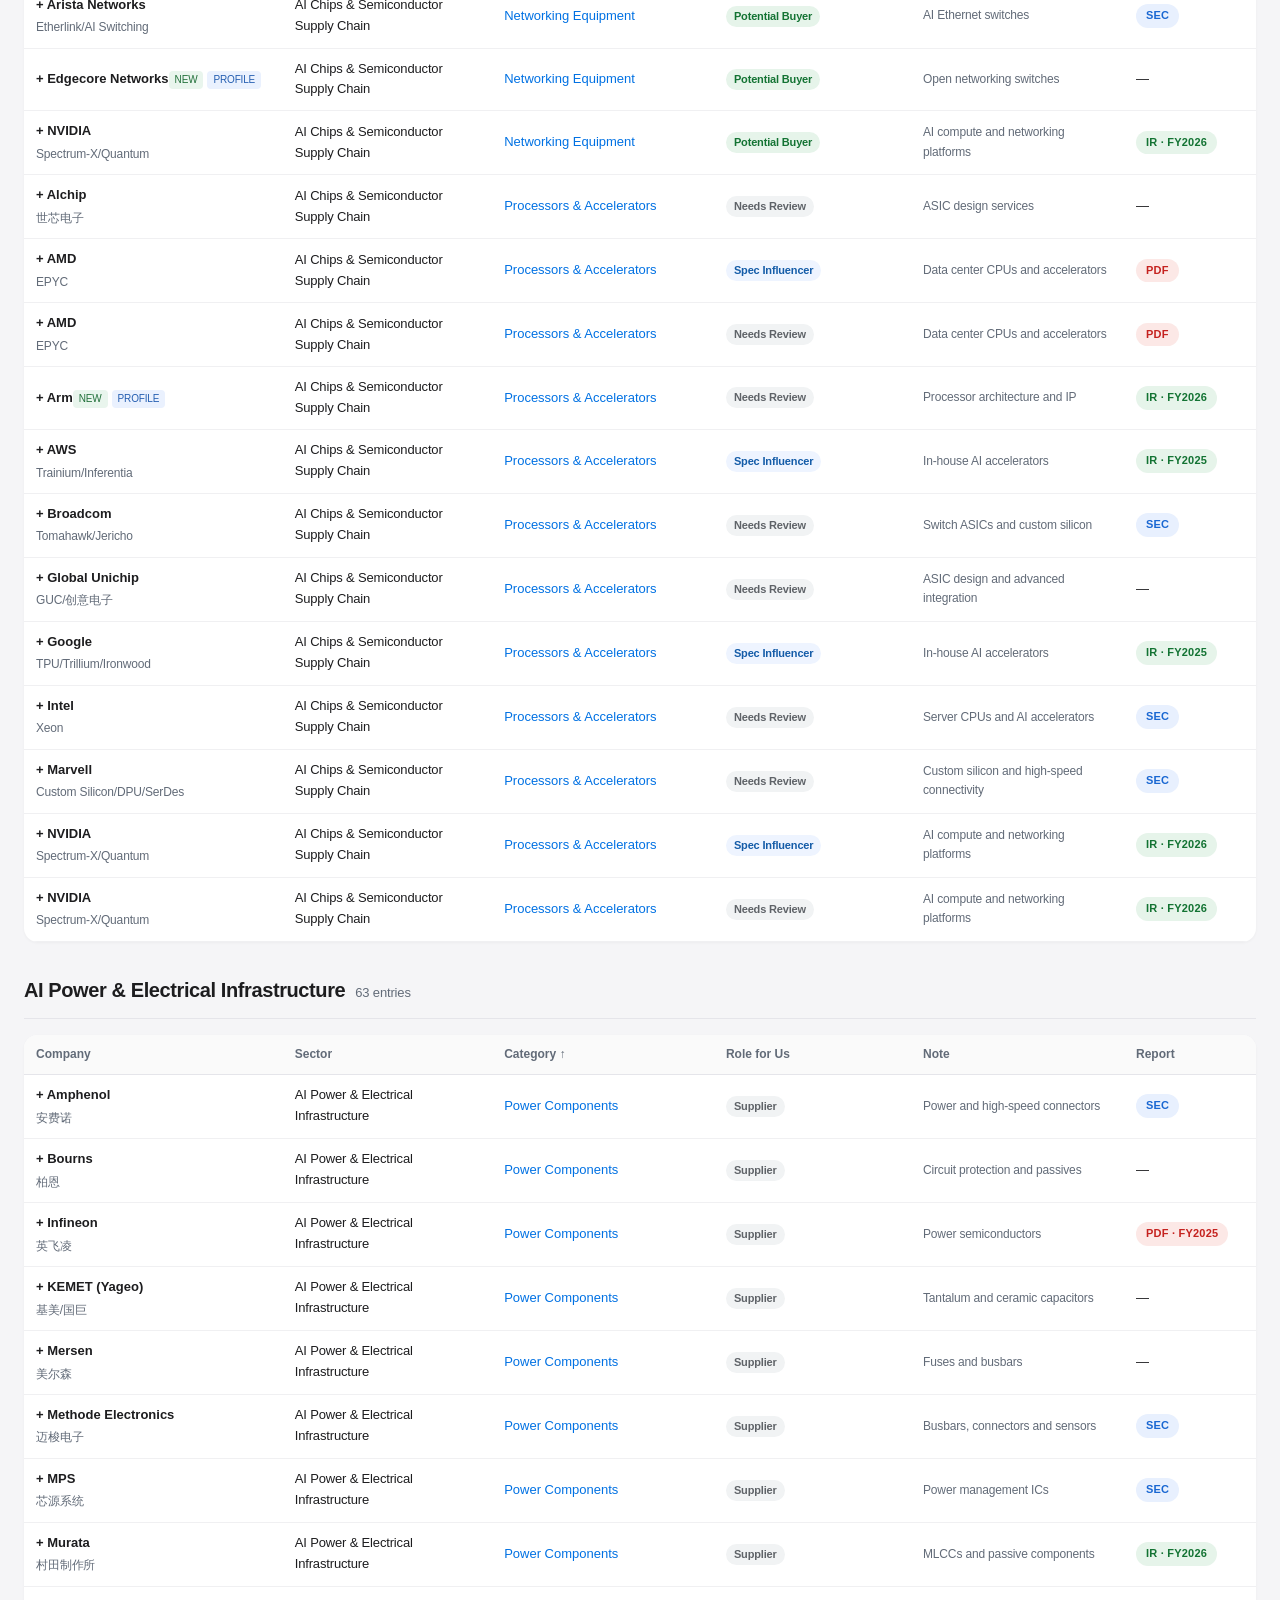
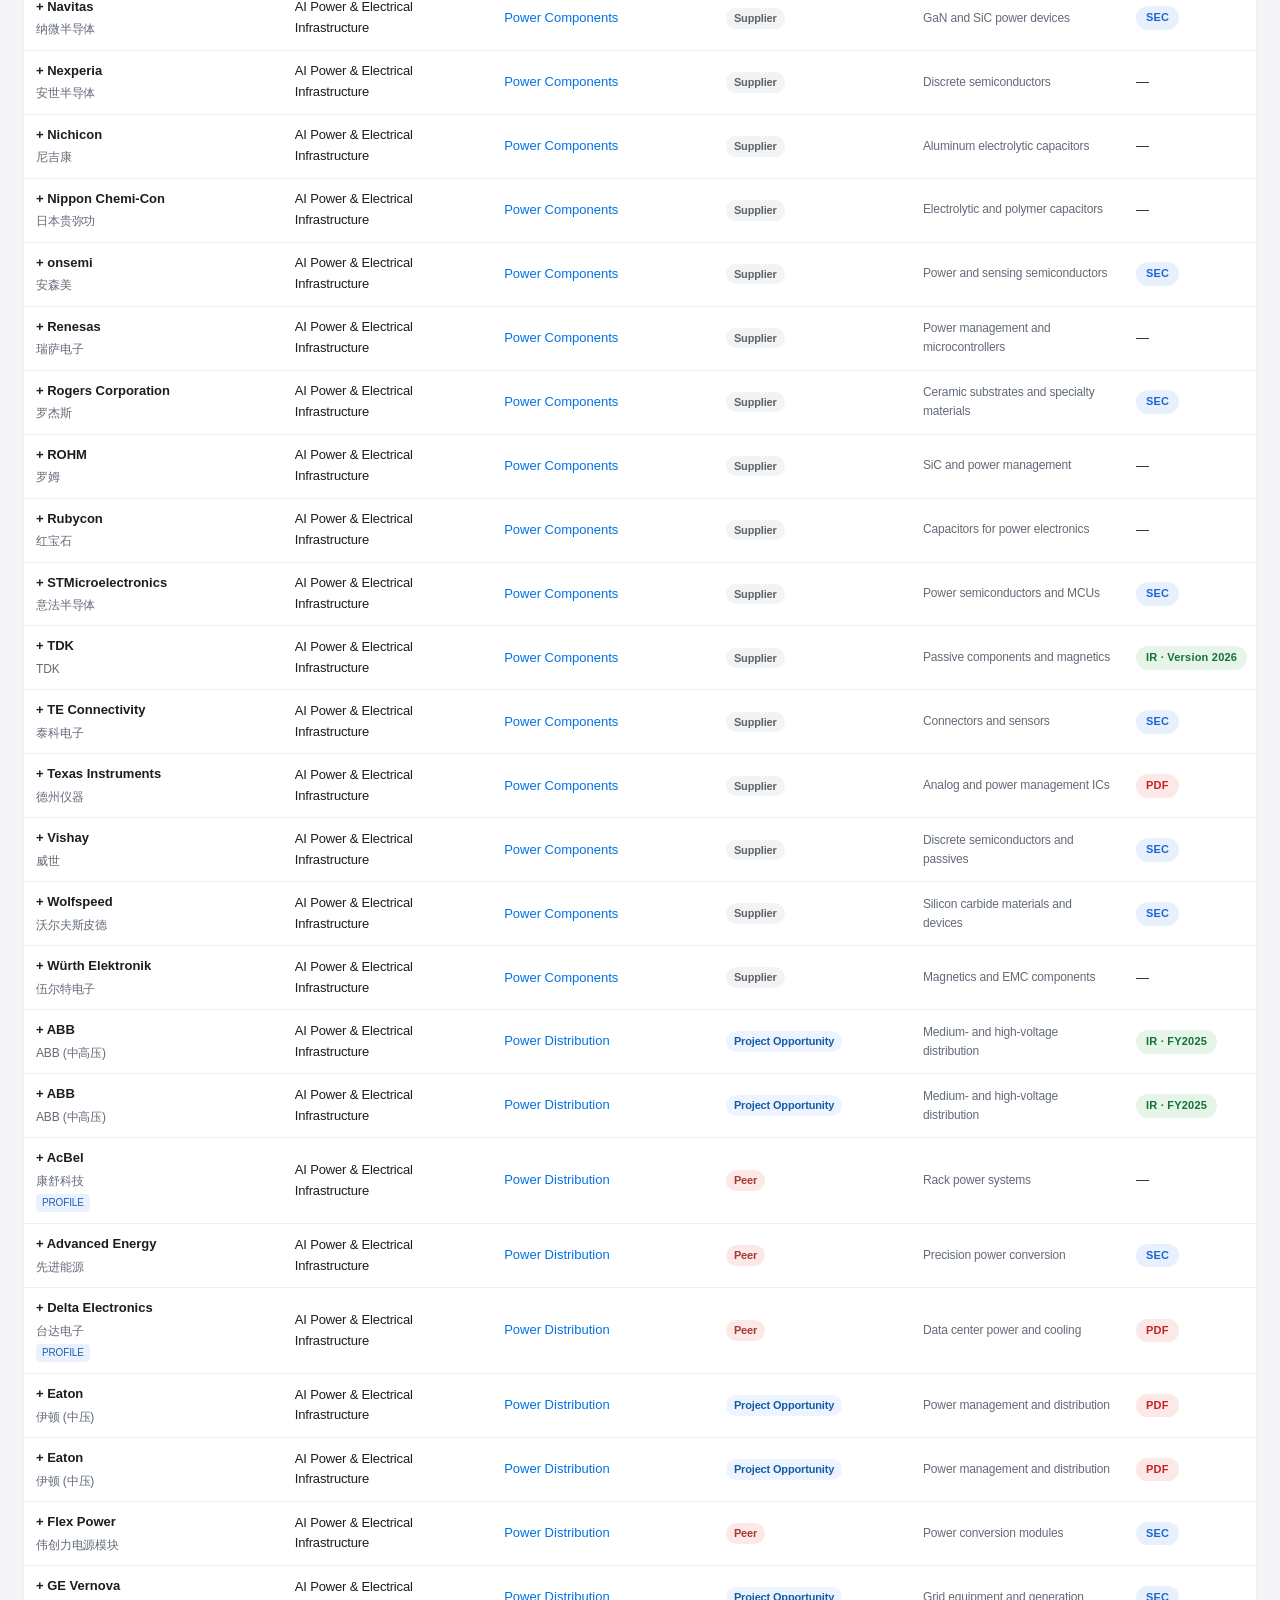
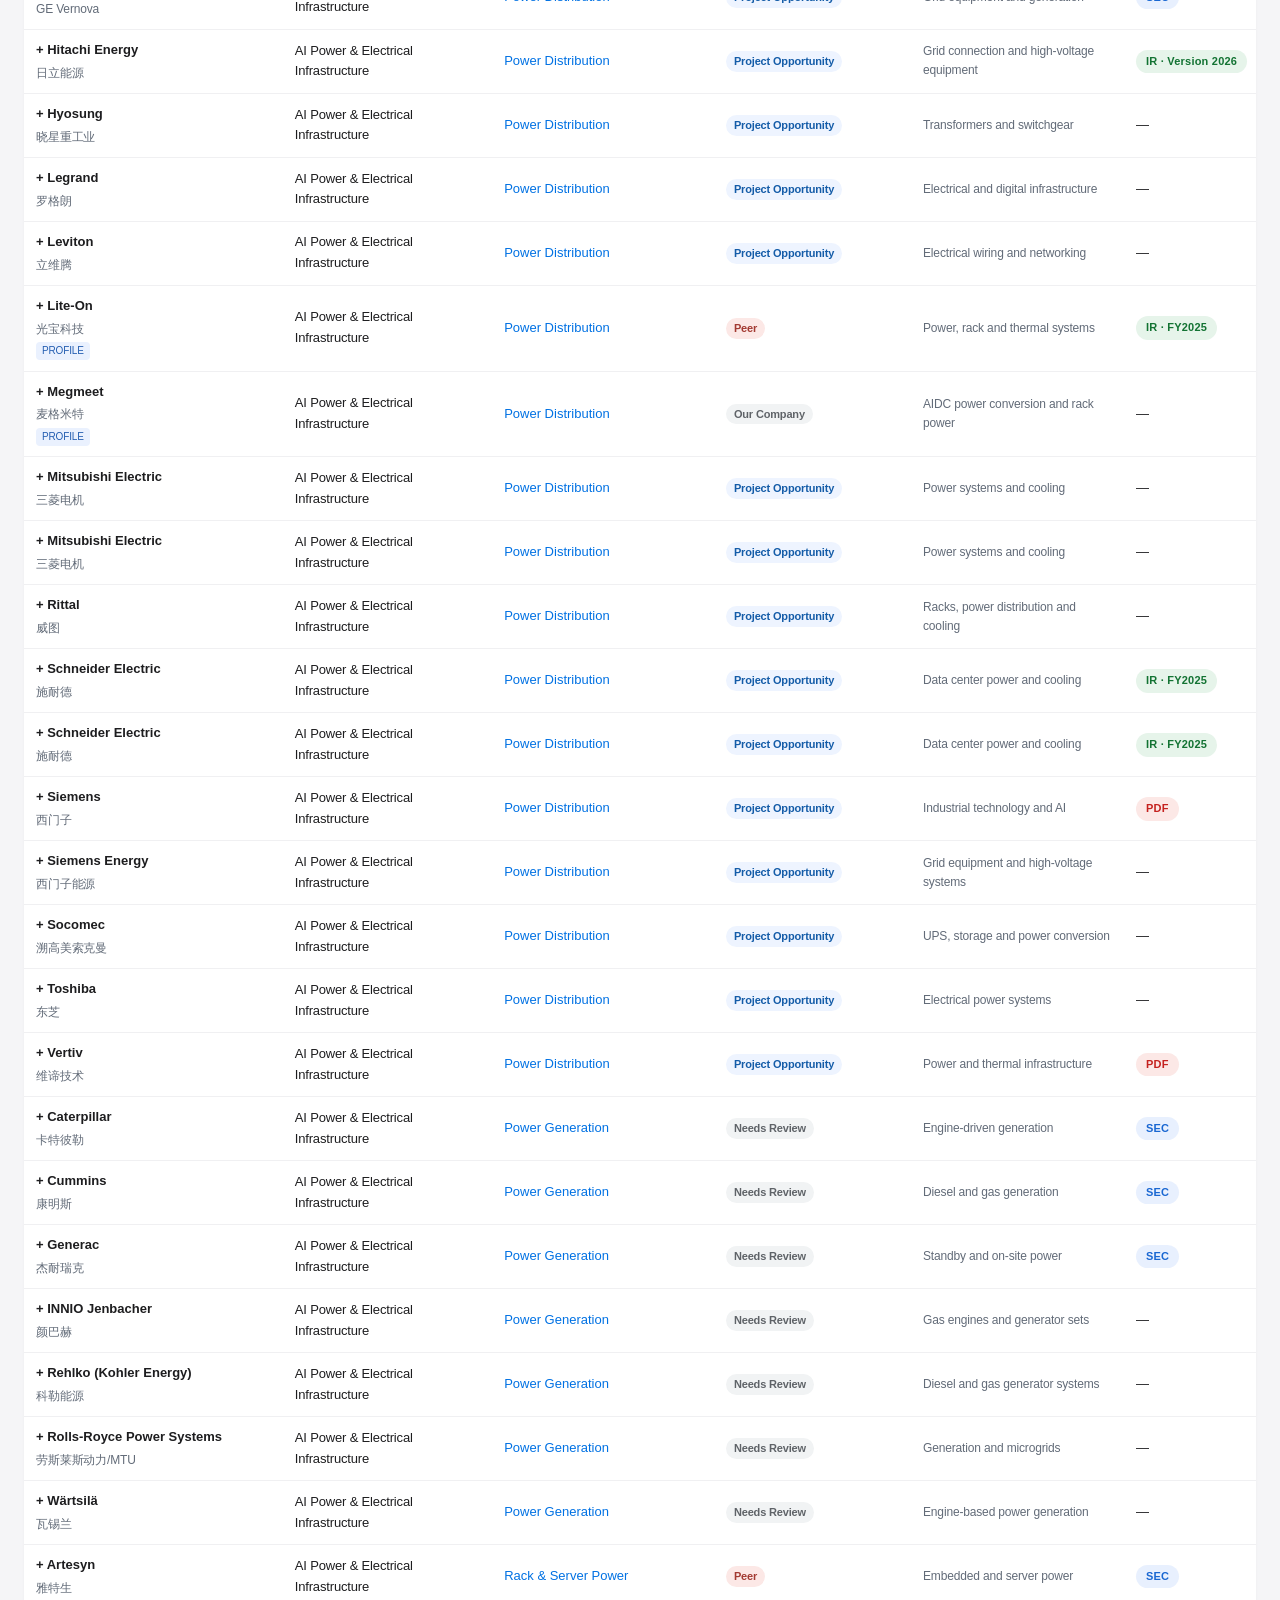
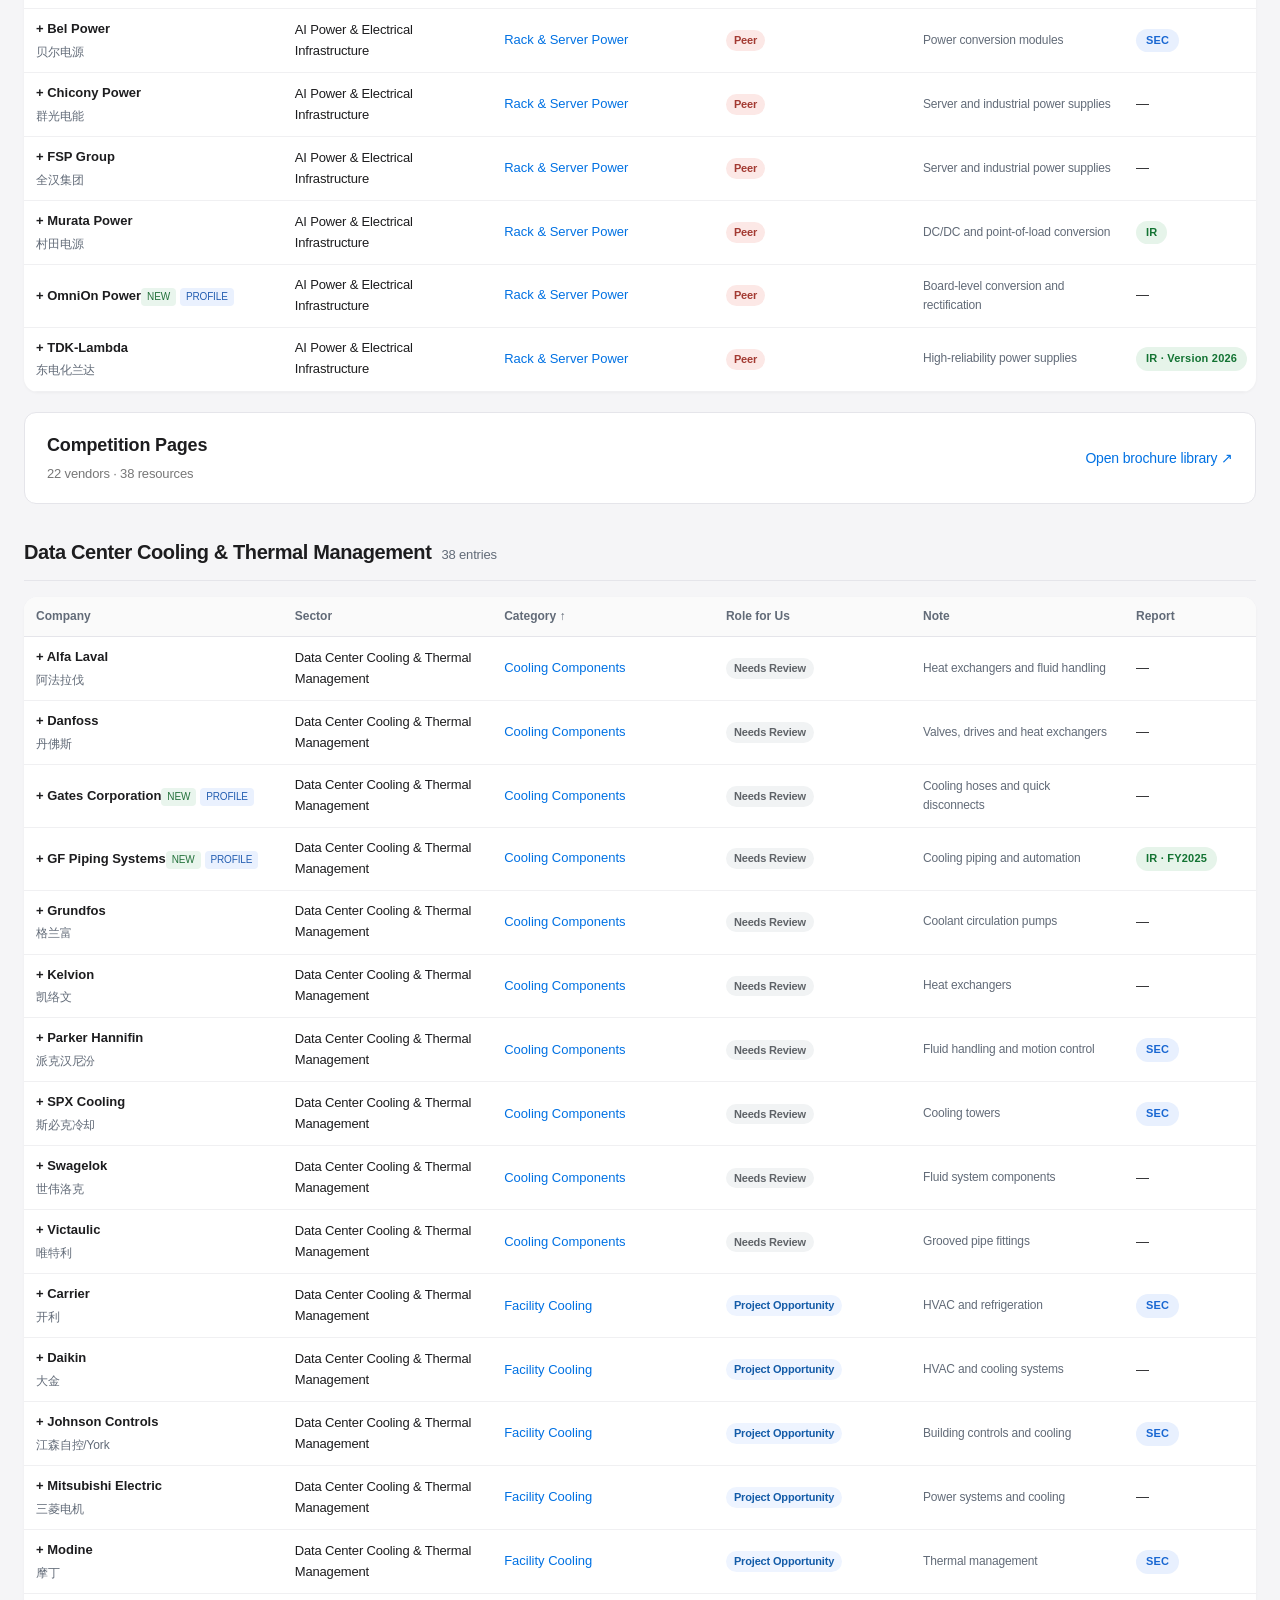
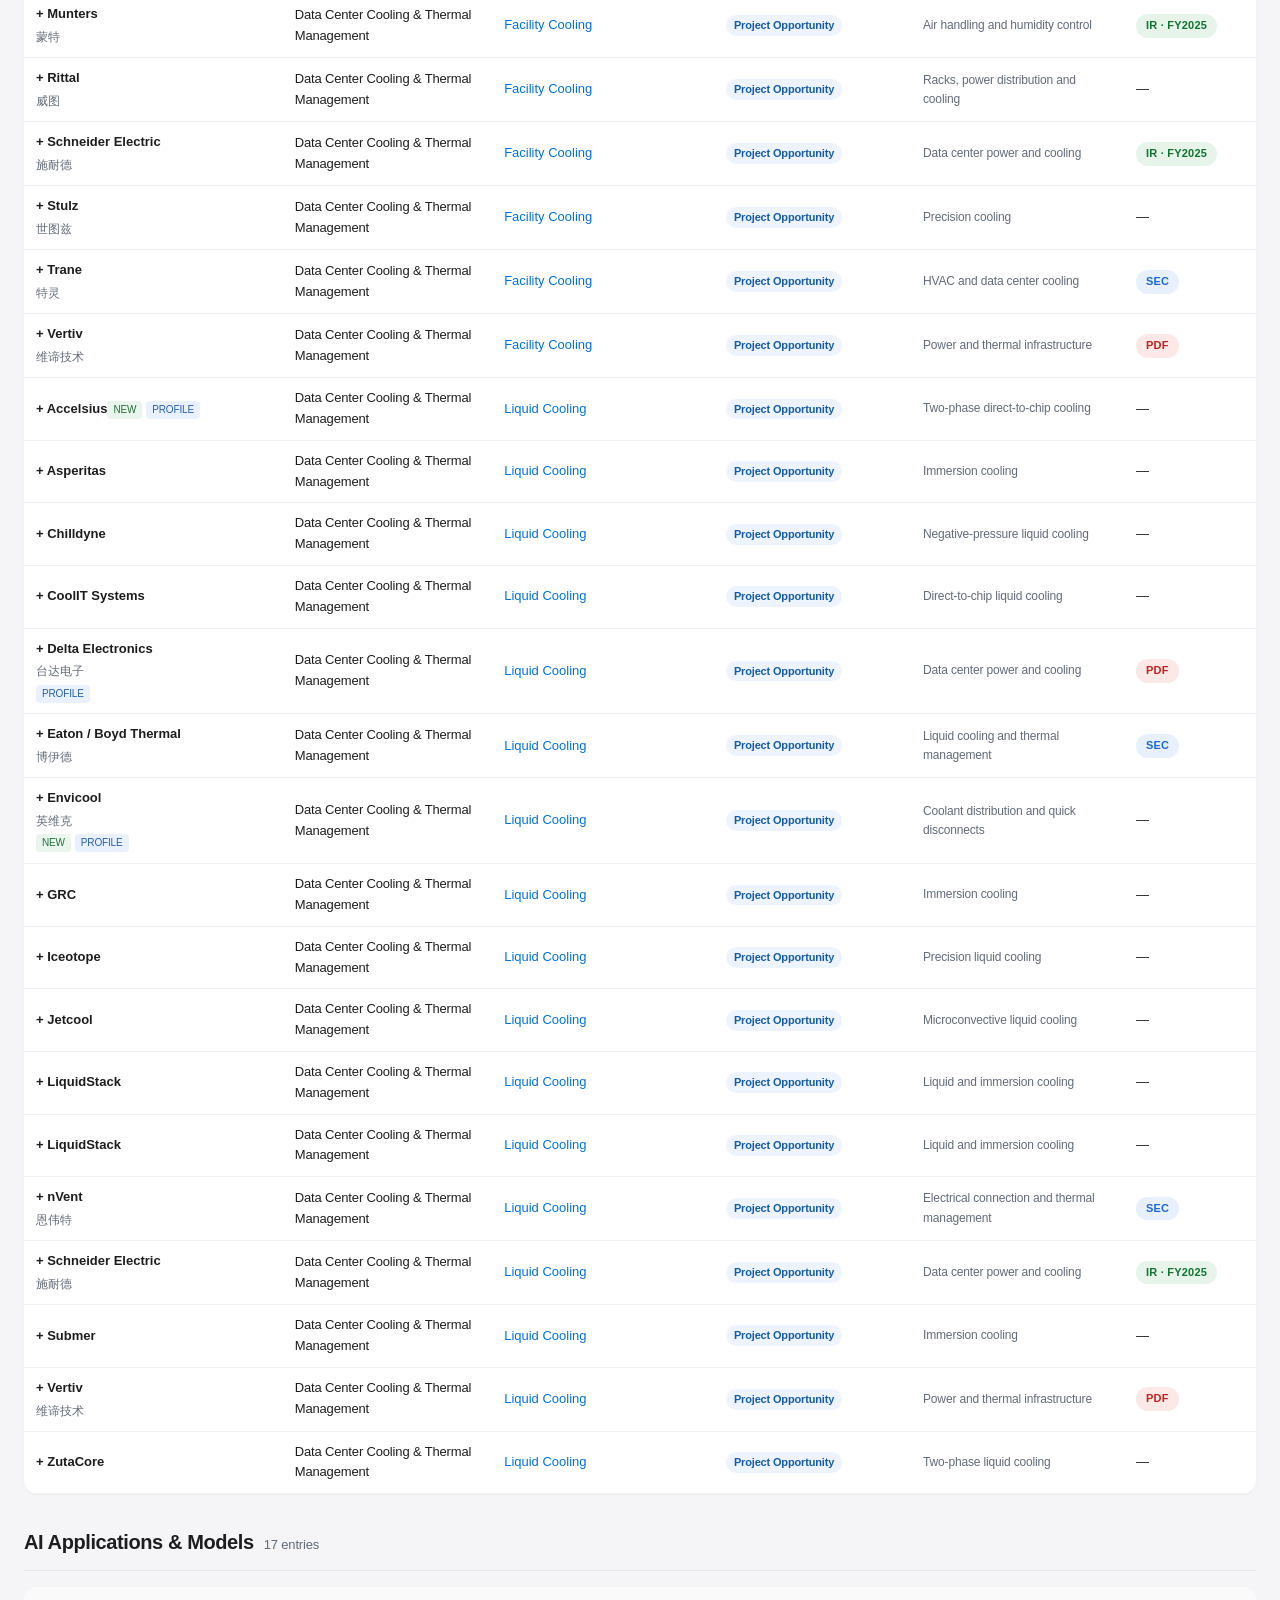
==== commit cd0468a4: "Fit longer annual report version badges" ====
--- a/index.html
+++ b/index.html
@@ -184,7 +184,7 @@
 
 .site-credits{max-width:1640px;margin:0 auto;padding:14px 24px 10px;border-bottom:1px solid var(--border);color:var(--text-secondary);font-size:12px;line-height:1.5}.site-credits p{margin:0}.site-credits-grid{display:grid;grid-template-columns:repeat(2,minmax(0,1fr));gap:8px 24px;max-width:950px;margin:6px 0 0;text-align:left}.site-credits strong{color:var(--text);font-weight:650}.site-credits-role{font-size:.95em}.site-credits-work{line-height:1.55}@media(max-width:600px){.site-credits-grid{grid-template-columns:1fr}}
 .directory-category{font:inherit;color:var(--accent);background:none;border:0;padding:0;text-align:left;cursor:pointer}.directory-category:hover{text-decoration:underline}.directory-category:focus-visible{outline:2px solid var(--accent);outline-offset:3px}
-</style><link rel="stylesheet" href="language-switch.css"><link rel="stylesheet" href="customer-navigation.css?v=outline-drawer"></head><body>
+</style><link rel="stylesheet" href="language-switch.css"><link rel="stylesheet" href="customer-navigation.css?v=outline-drawer-2"></head><body>
 <nav class="nav"><div class="nav-inner"><a class="language-switch" lang="en" href="zh.html" data-alternate="zh.html" aria-label="Switch to Chinese" title="Switch to Chinese"><span aria-hidden="true">C</span><span aria-hidden="true">E</span></a><time class="nav-title" datetime="2026-11-17">2026.11.18 UPDATED</time><input aria-label="Search companies, products, or profiles" id="search" placeholder="Search companies, products, or profiles…"><div class="toolbar" id="views"><button type="button" id="outlineToggle" aria-haspopup="dialog" aria-controls="outlineDrawer">On this page</button><button data-view="all" class="active">All entries</button><button data-view="sales">Sales Opportunities</button><button data-view="new">New entries</button><button data-view="pending">Reports to review</button><button id="reset">Reset filters</button><button id="export">Export filtered JSON</button></div><div class="customer-filters" id="customerFilters"><select aria-label="Filter by sector" id="sectorFilter"><option value="">All Sectors</option></select><select aria-label="Filter by category" id="categoryFilter"><option value="">All Categories</option></select><select aria-label="Filter by report type" id="linkFilter"><option value="">All Reports</option><option>SEC</option><option>PDF</option><option>IR</option><option>Private</option><option>Review</option></select><select id="roleFilter" aria-label="Roles"><option value="">All Roles</option></select><span class="nav-stats" id="navStats" aria-live="polite"></span></div></div></nav>
 <div class="site-credits"><p>Created by Leah He and Rain Yang</p><div class="site-credits-grid"><div><p><strong>Leah He 何琳</strong> <span class="site-credits-role">· Sales Engineer</span></p><p class="site-credits-work">Sales opportunity research, competitor brochure library development, and site architecture and visual design</p></div><div><p><strong>Rain Yang 杨依锐</strong> <span class="site-credits-role">· Sales Engineer</span></p><p class="site-credits-work">Customer database development, company research, and classification</p></div></div></div>
 <div class="page-layout"><dialog class="page-outline" id="outlineDrawer" aria-labelledby="outlineTitle"><header class="outline-header"><h2 id="outlineTitle">On this page</h2><button type="button" id="outlineClose" aria-label="Close contents" autofocus>×</button></header><nav aria-labelledby="outlineTitle"><ul id="outlineLinks"></ul></nav></dialog><main class="main">
--- a/customer-navigation.css
+++ b/customer-navigation.css
@@ -97,7 +97,7 @@
 .table-wrap th:nth-child(3) { width: 18%; }
 .table-wrap th:nth-child(4) { width: 16%; }
 .table-wrap th:nth-child(5) { width: auto; }
-.table-wrap th:nth-child(6) { width: 116px; }
+.table-wrap th:nth-child(6) { width: 132px; }
 
 .table-wrap td {
   overflow-wrap: anywhere;
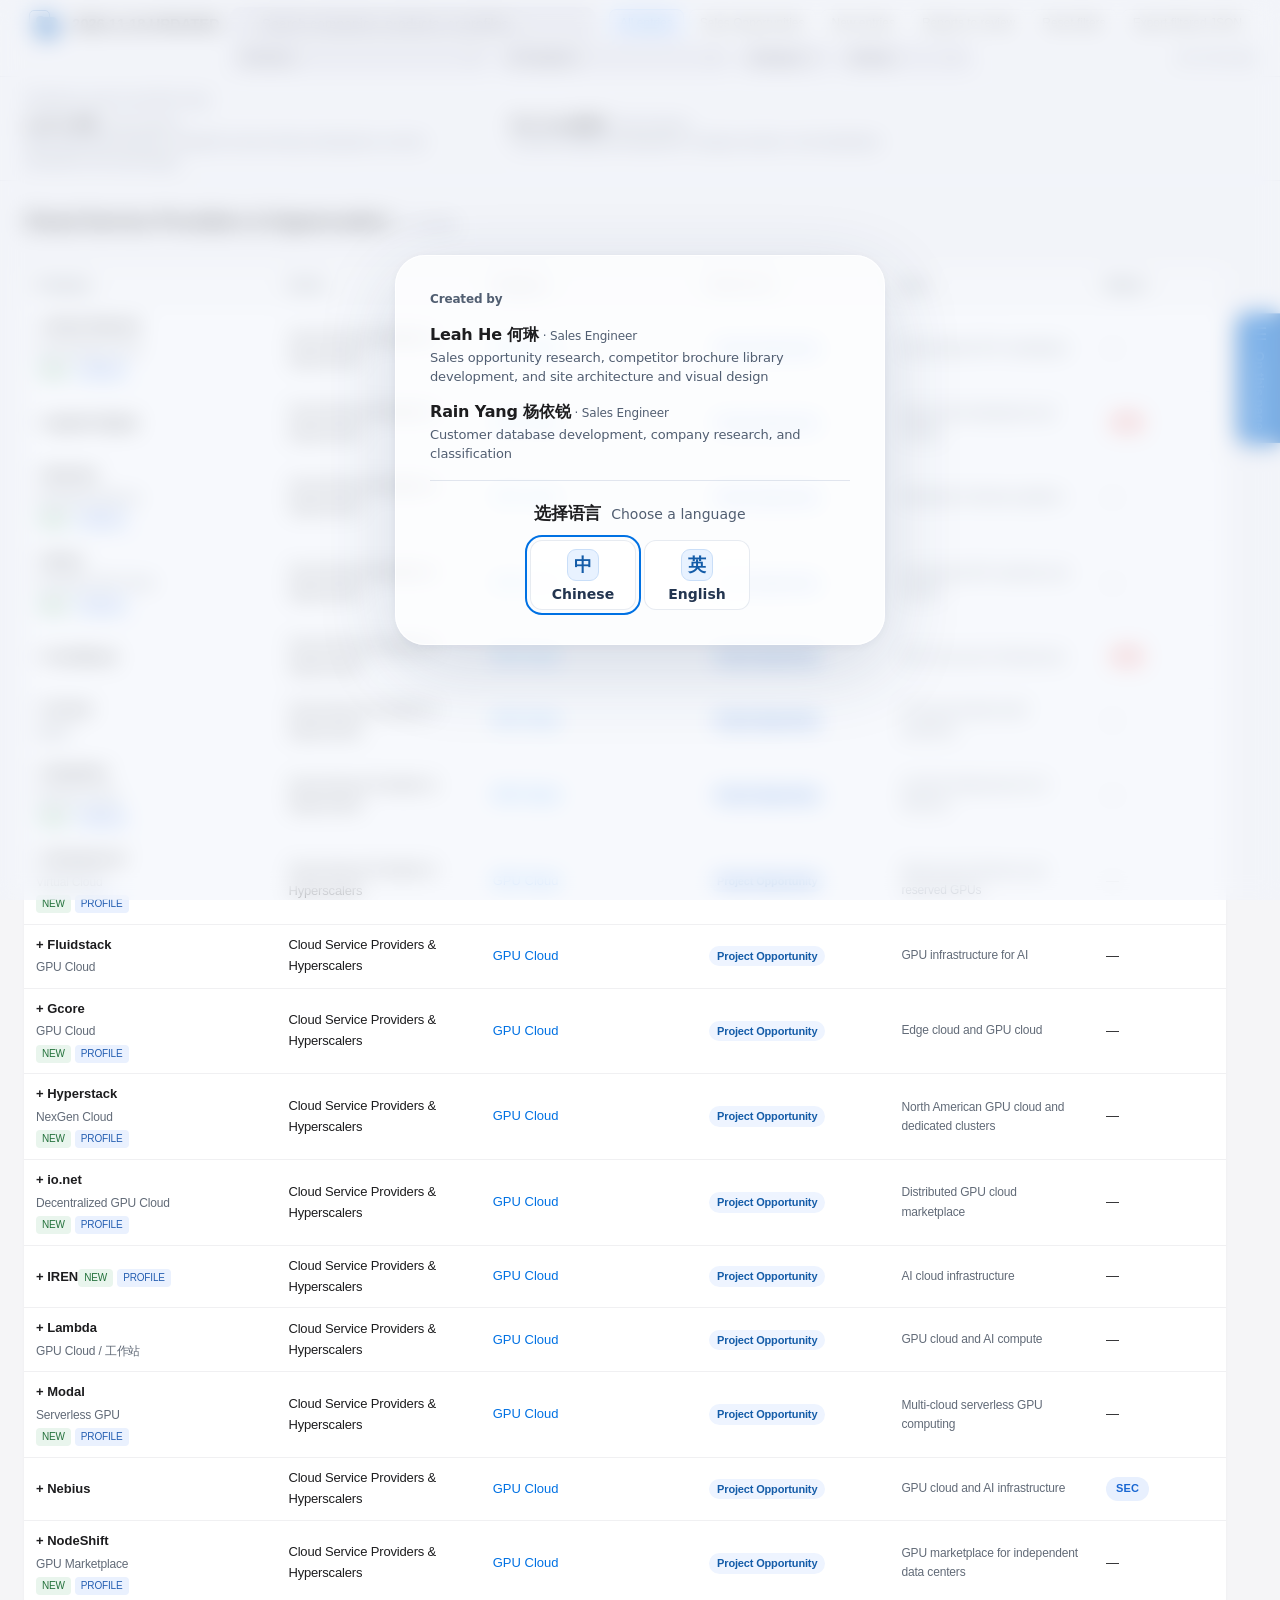
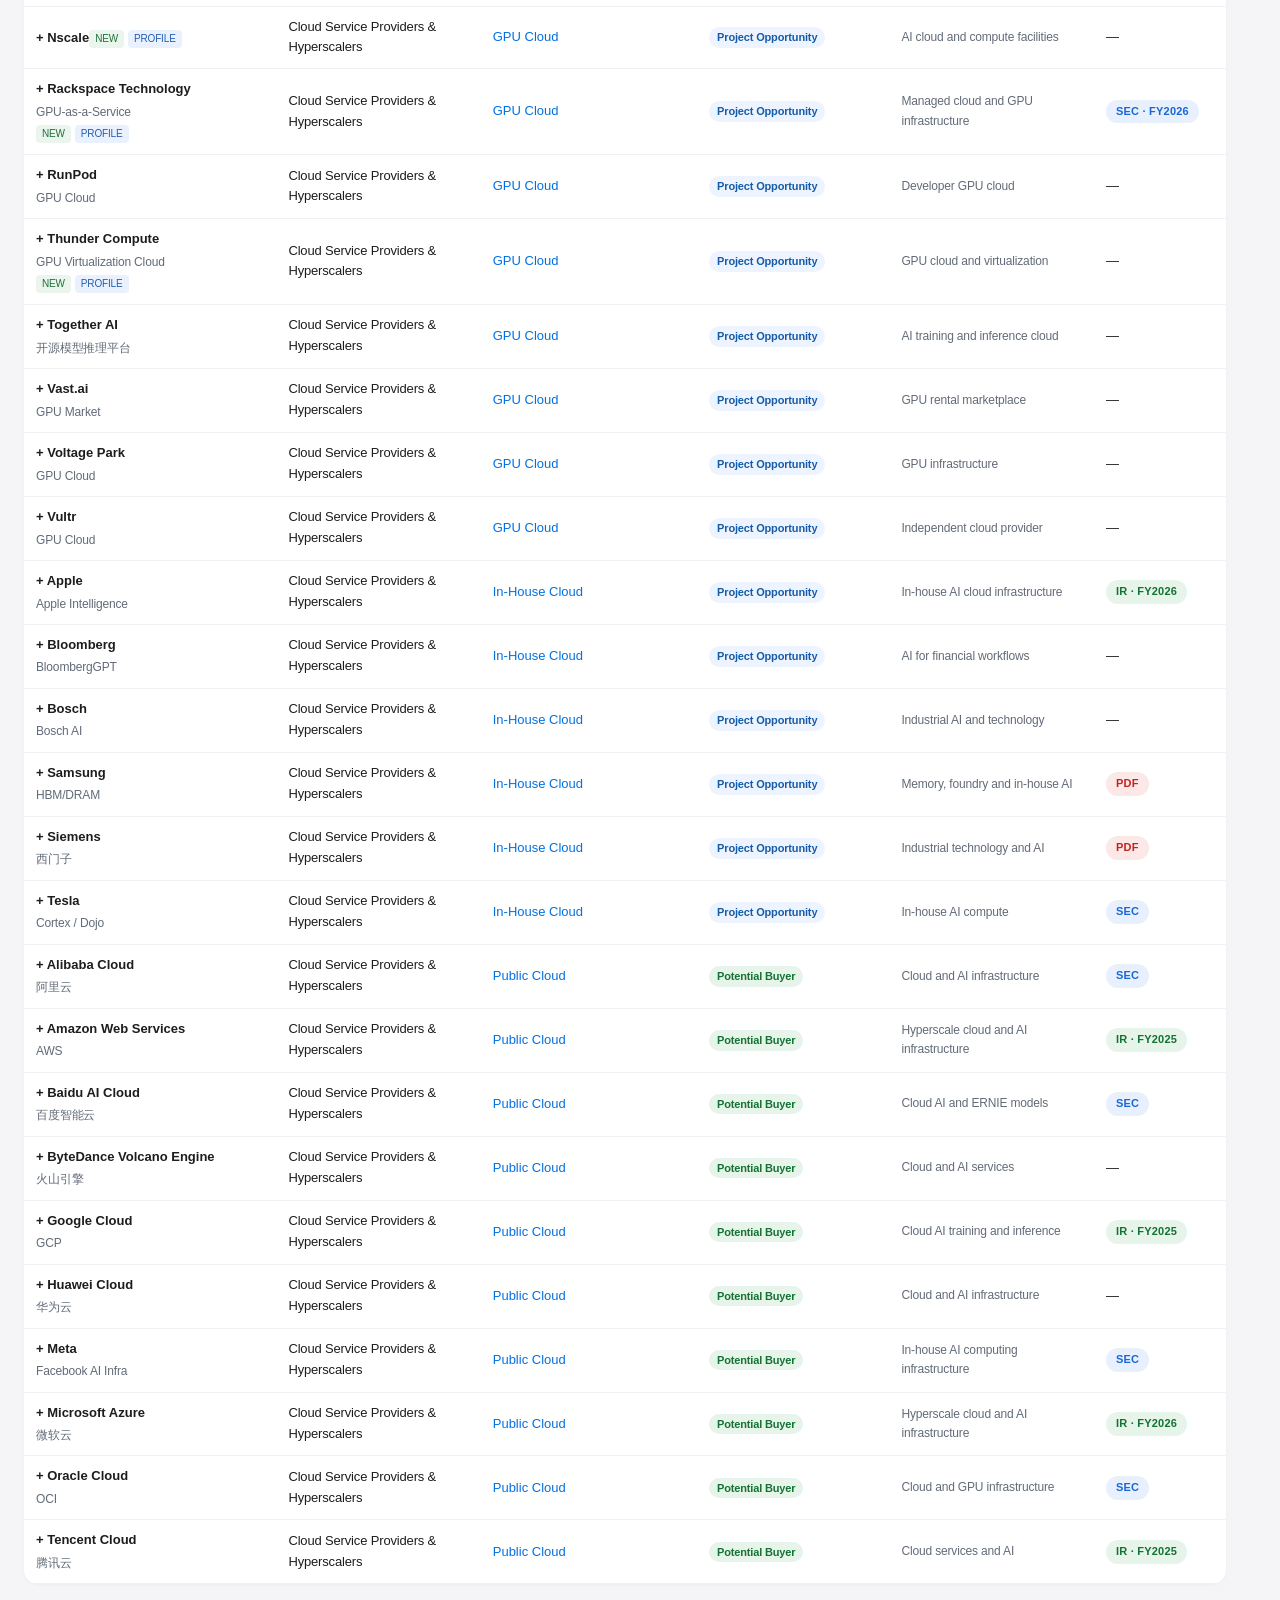
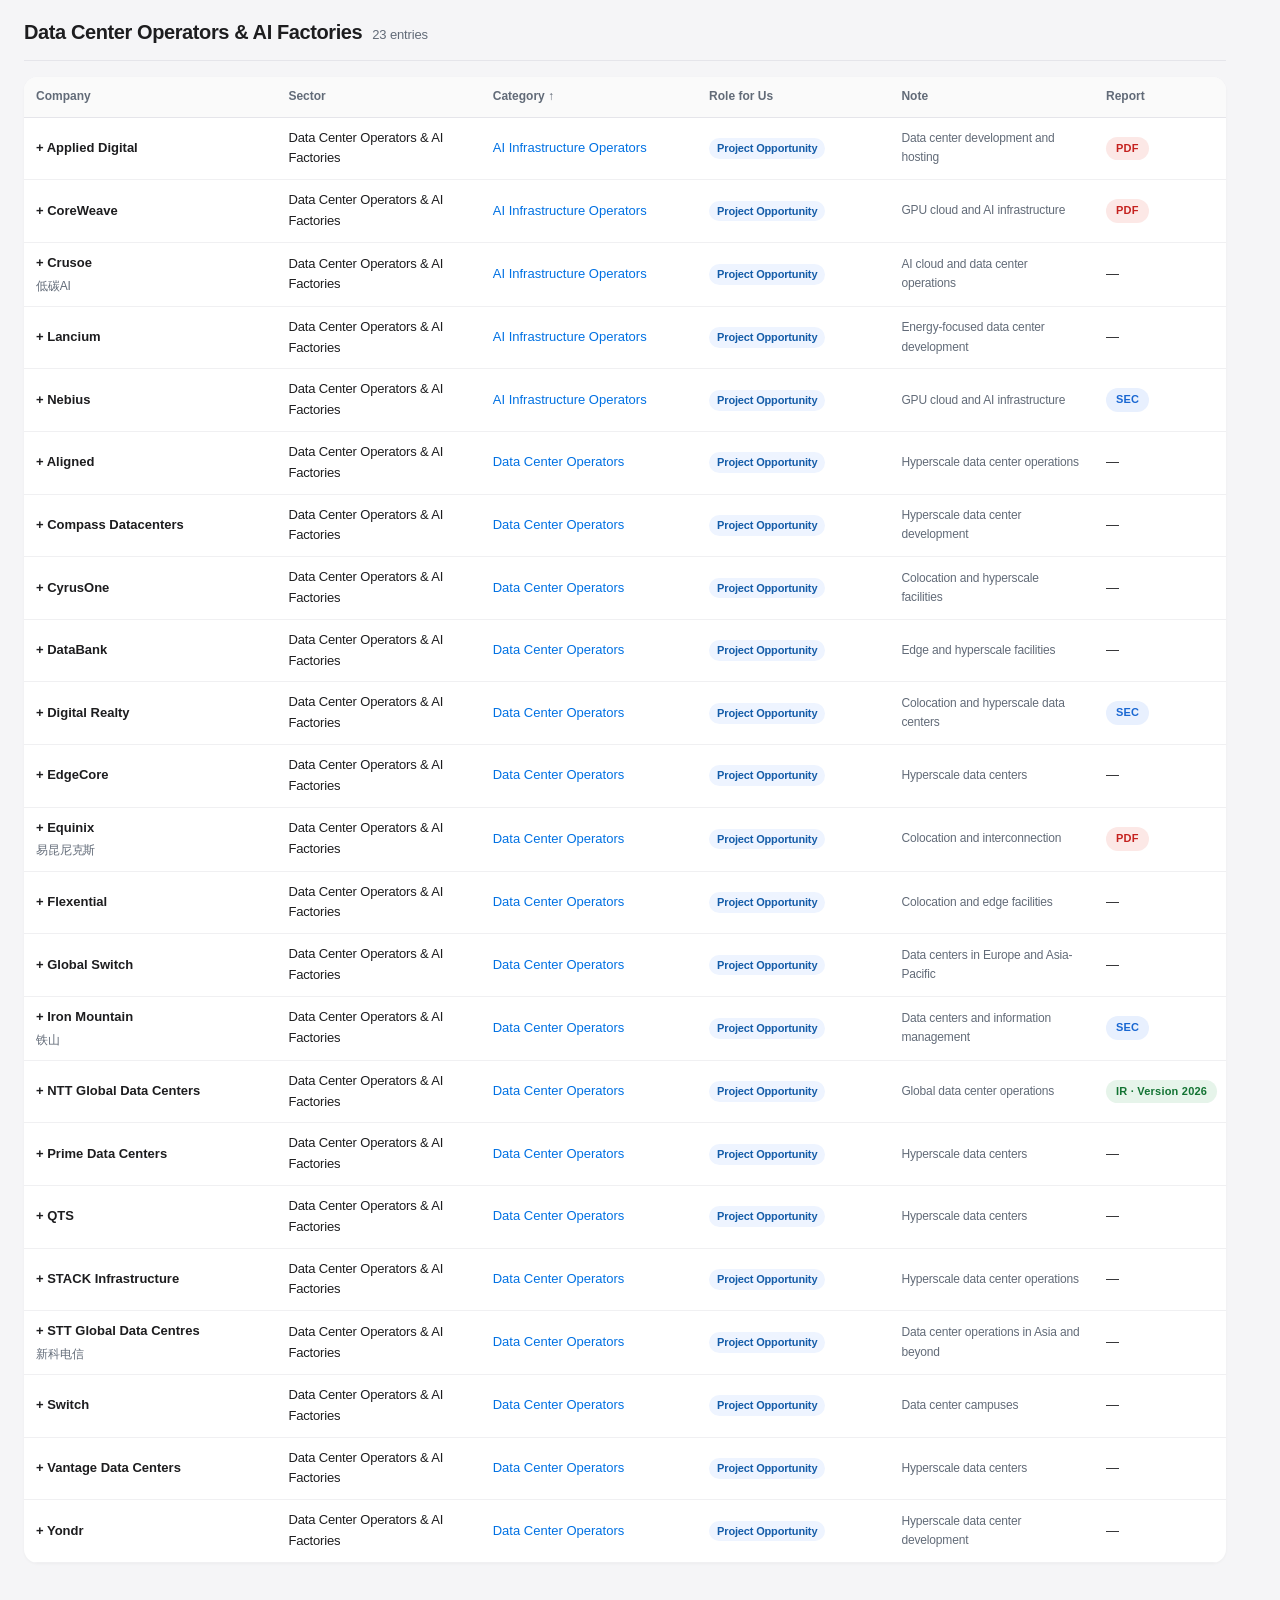
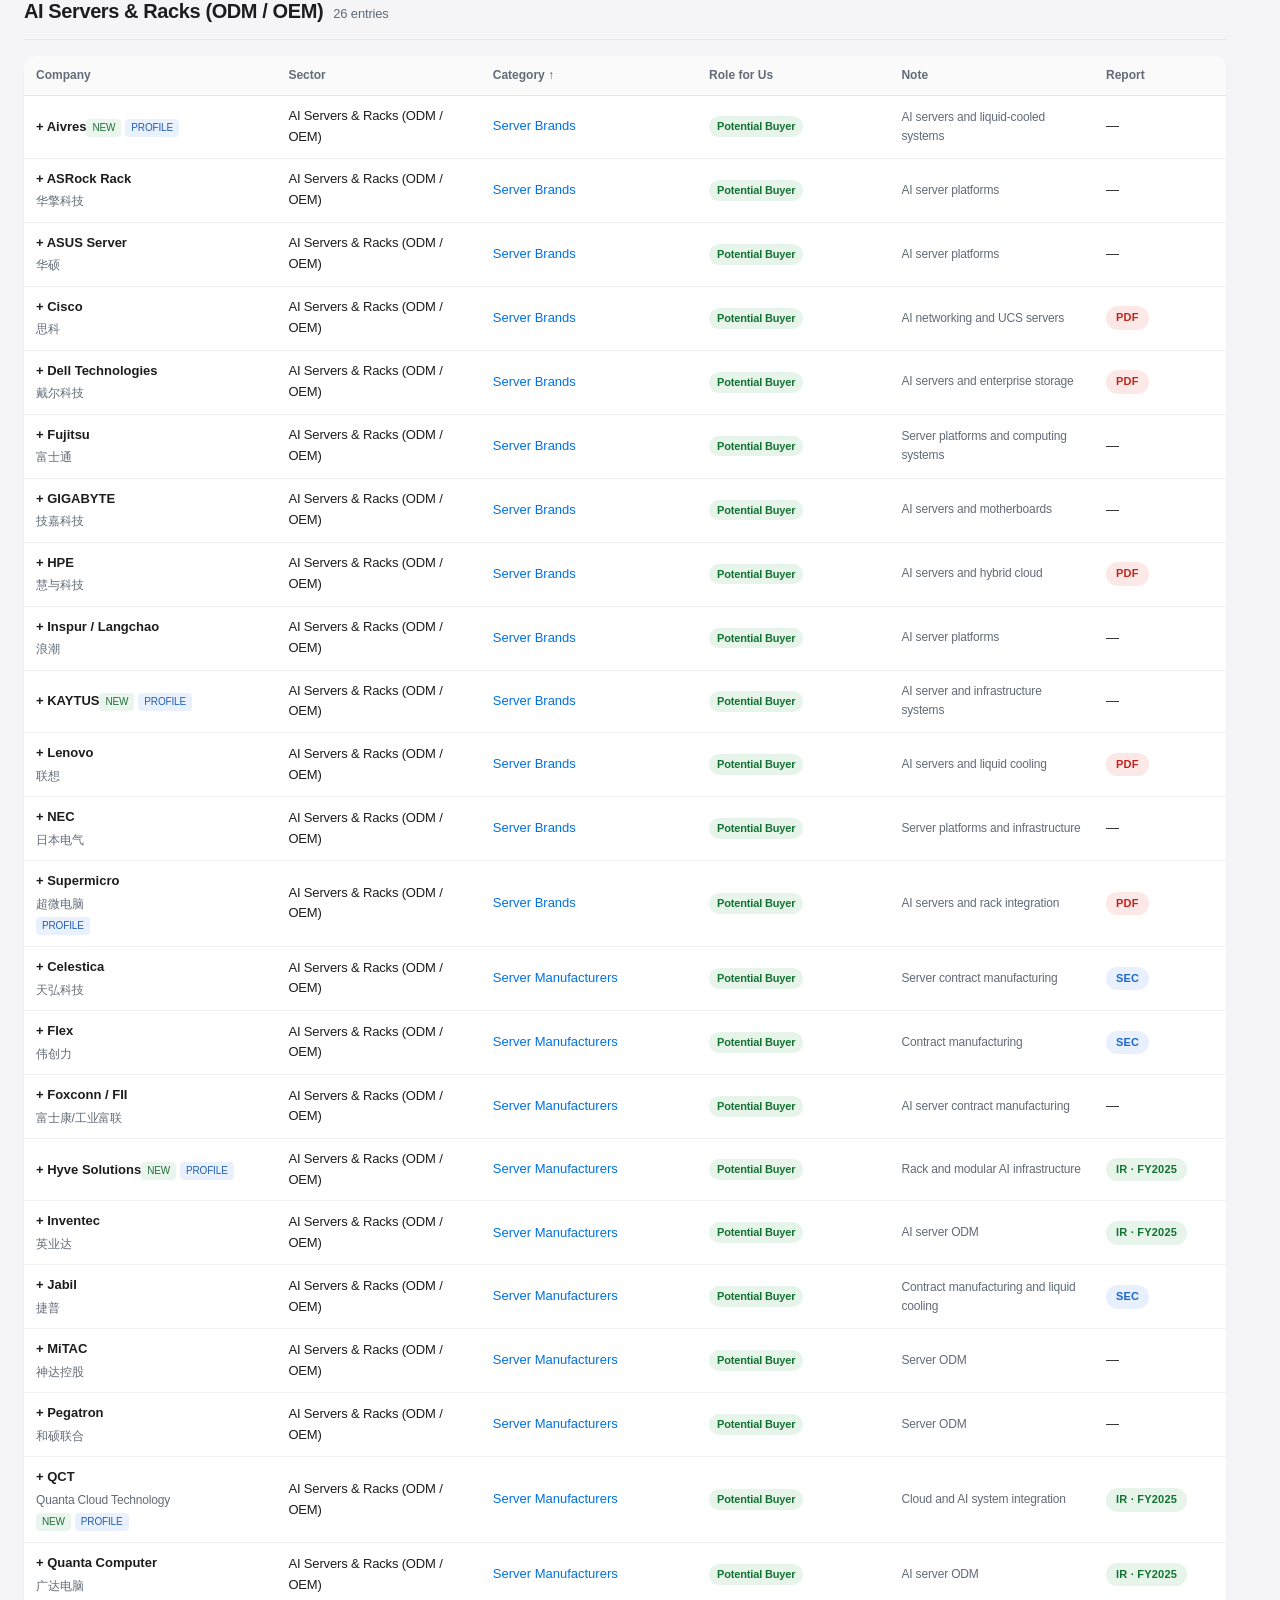
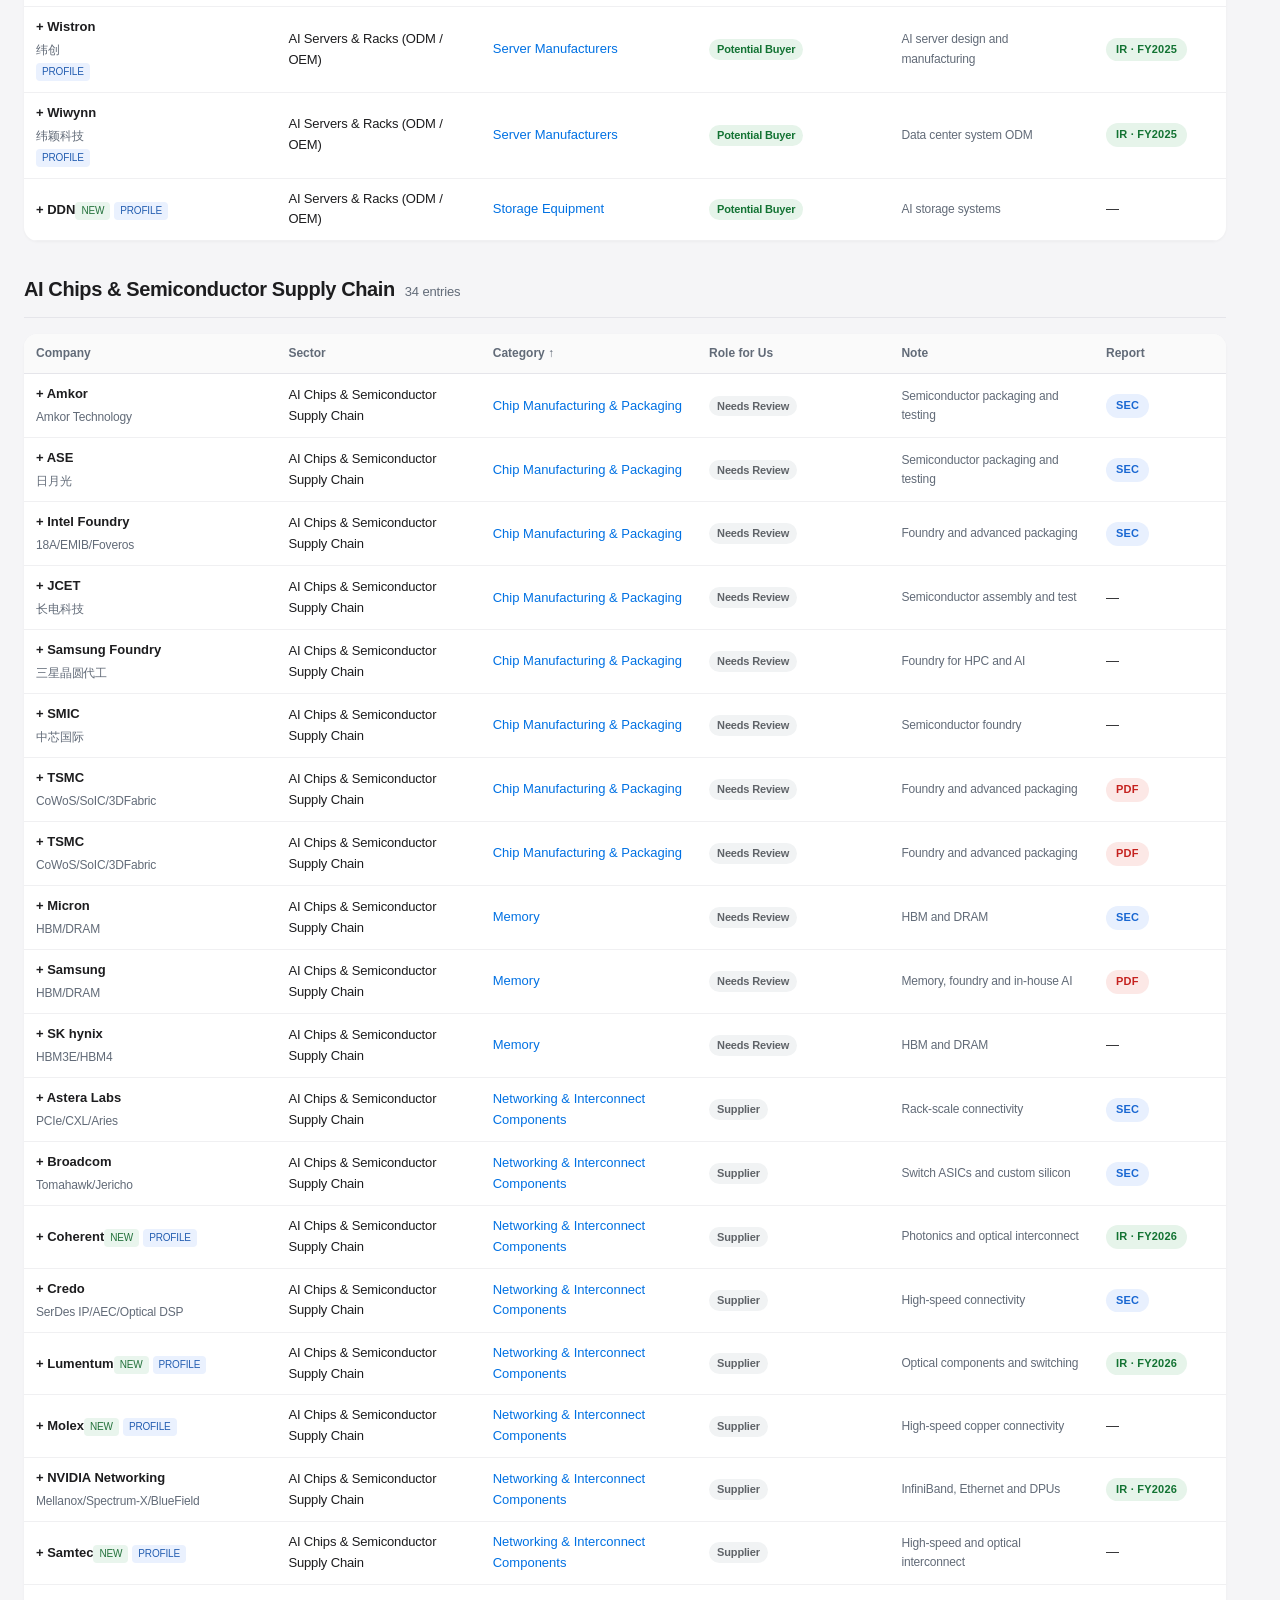
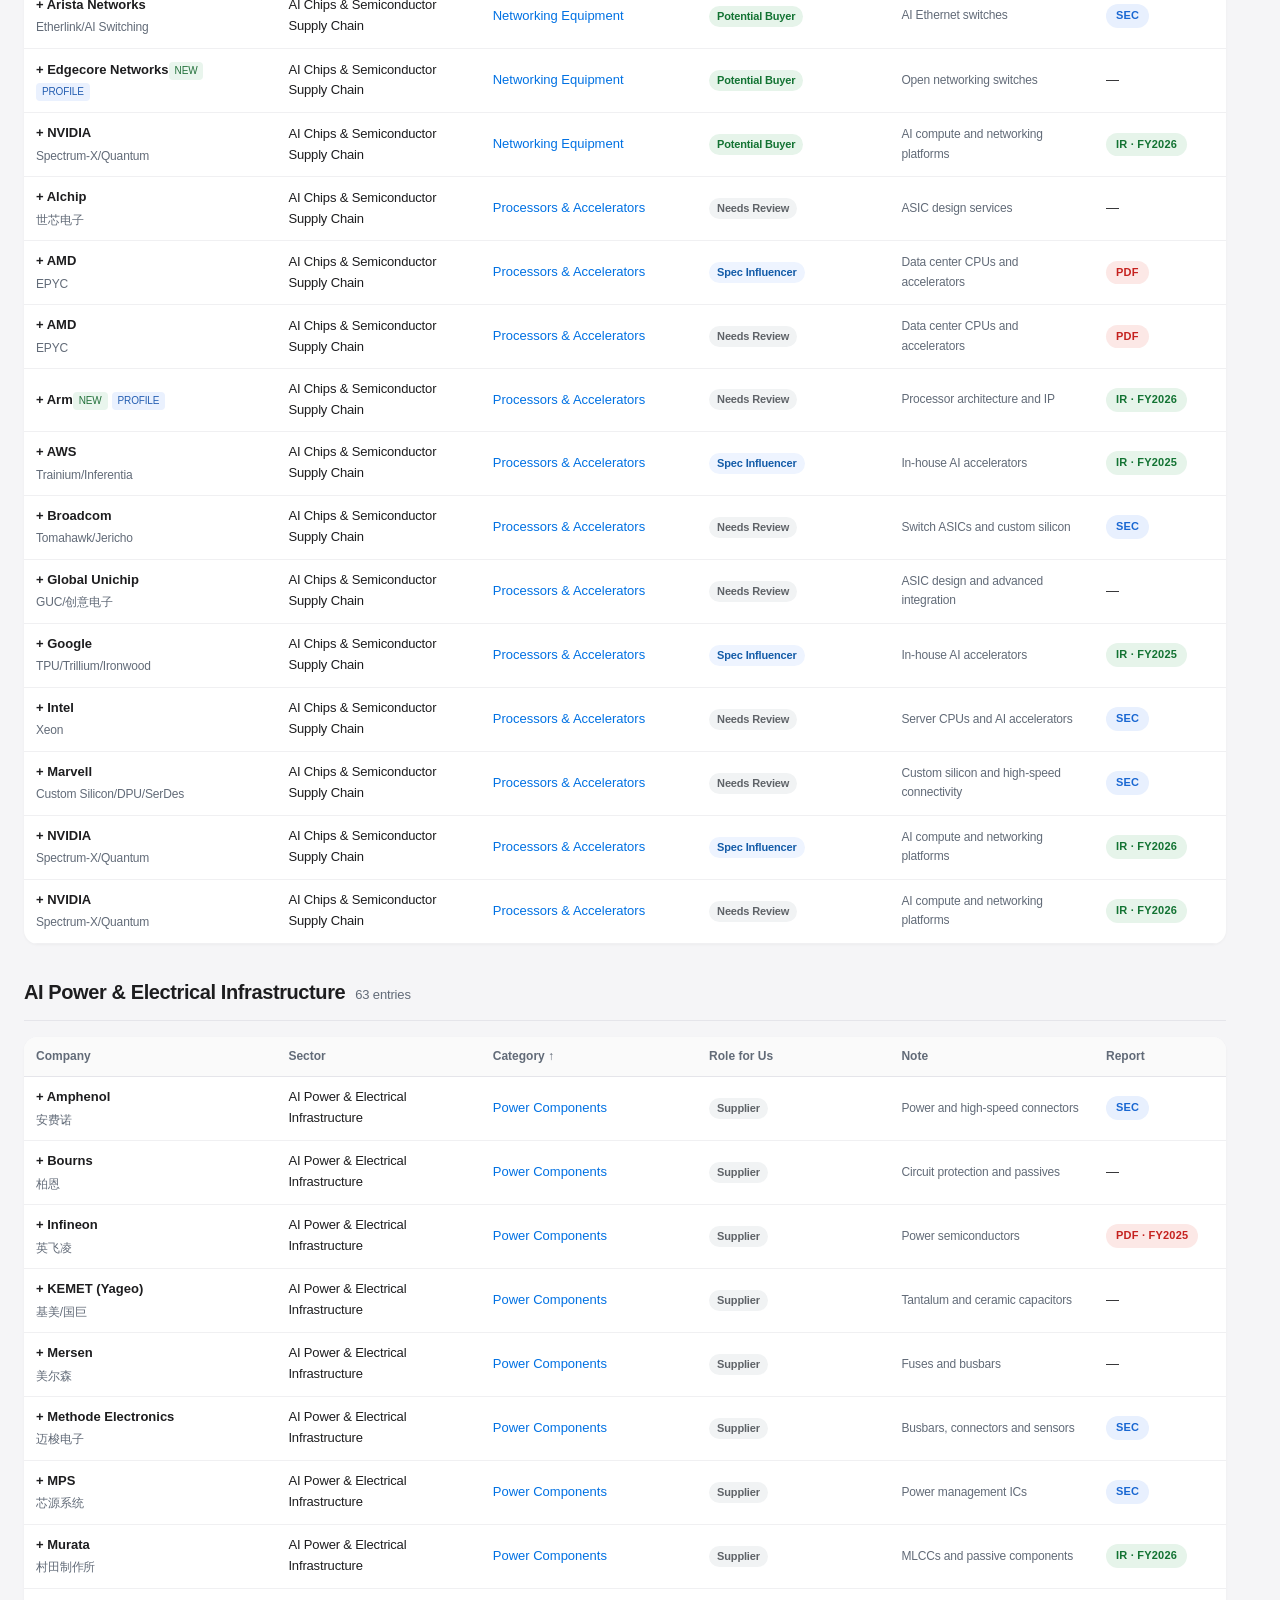
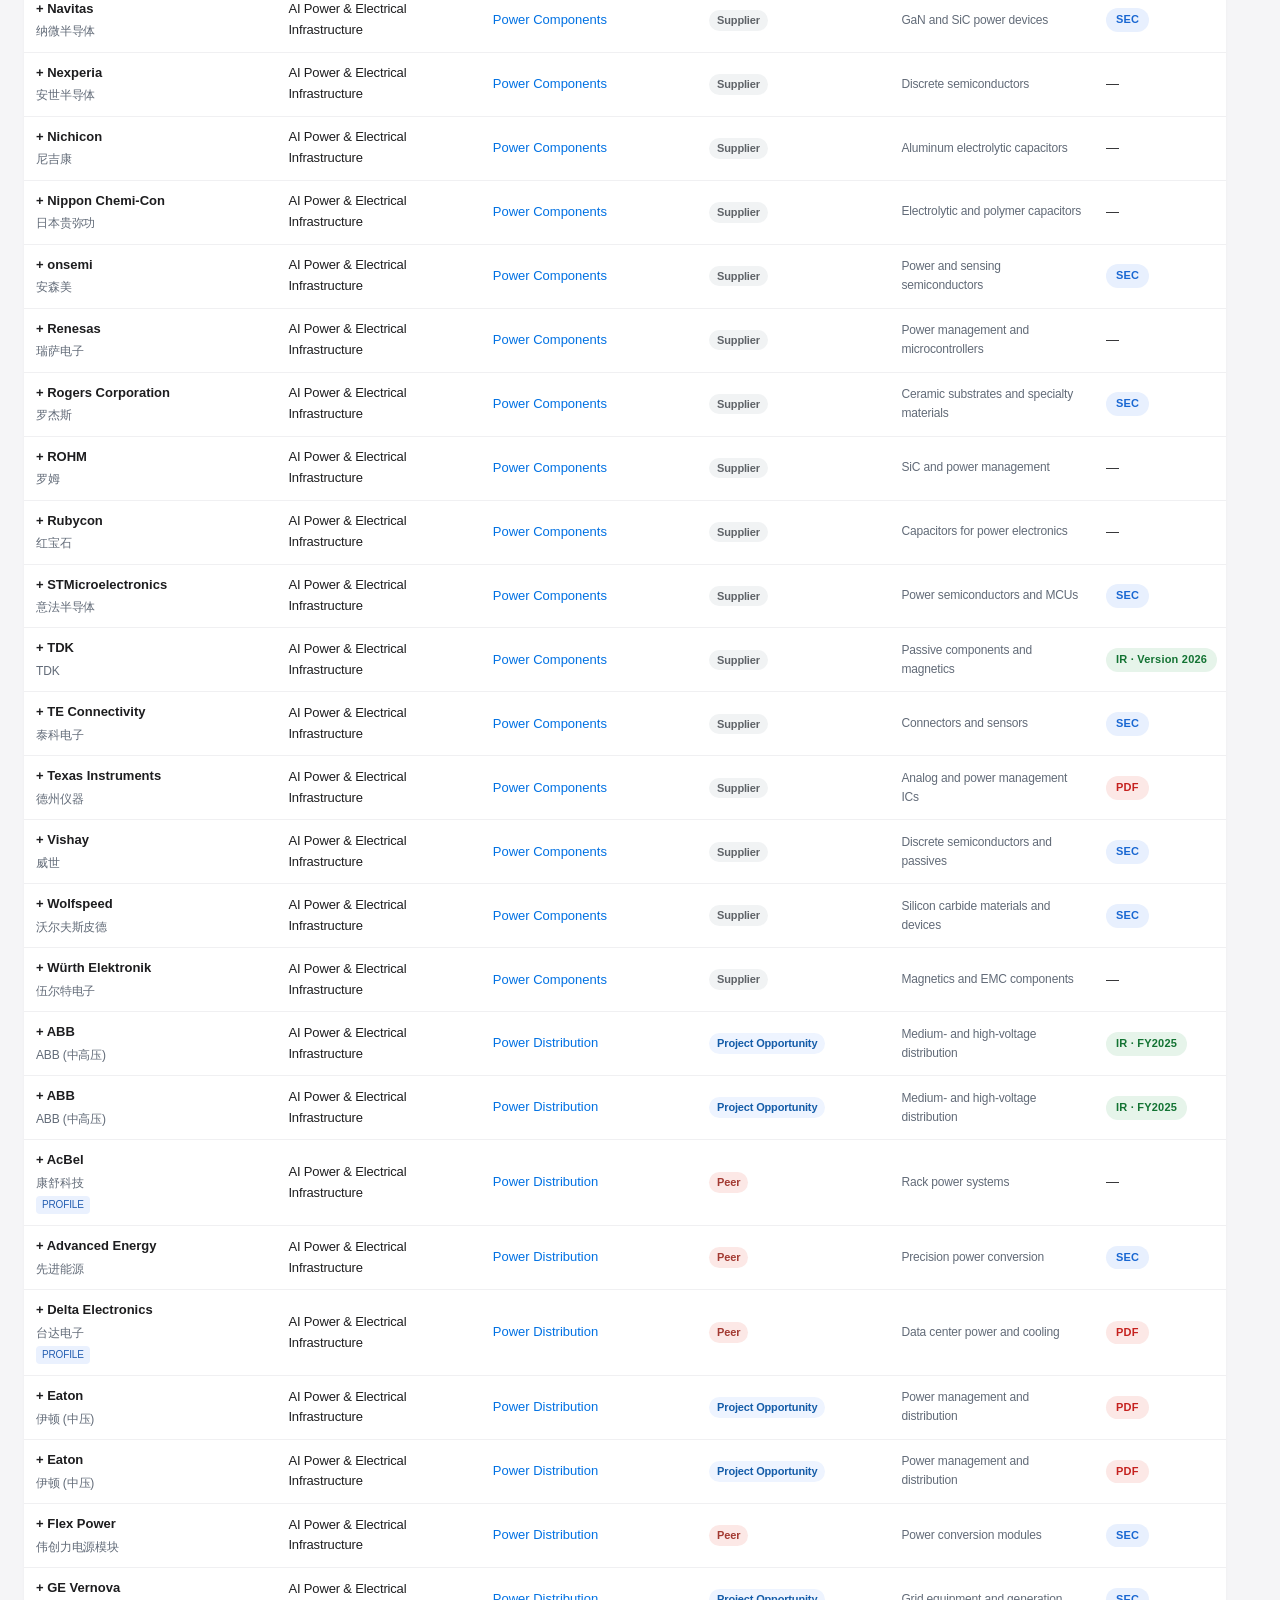
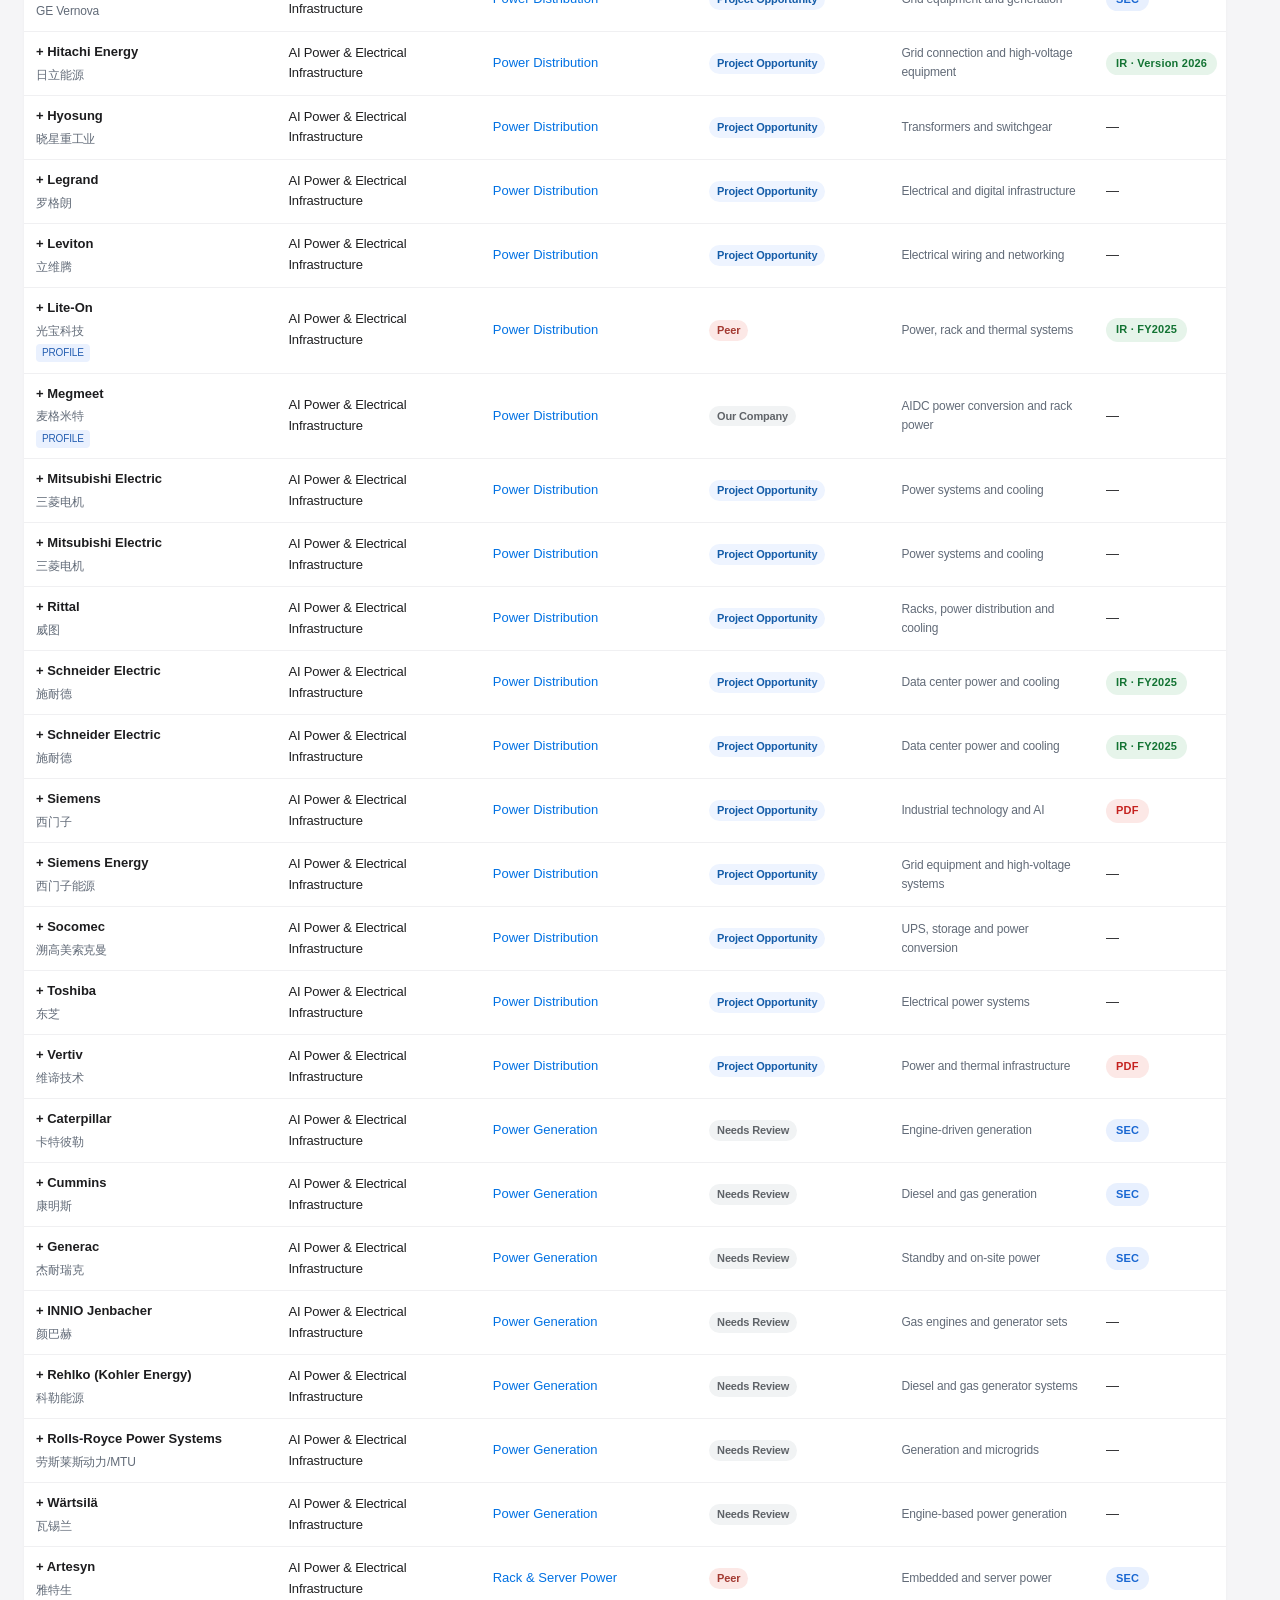
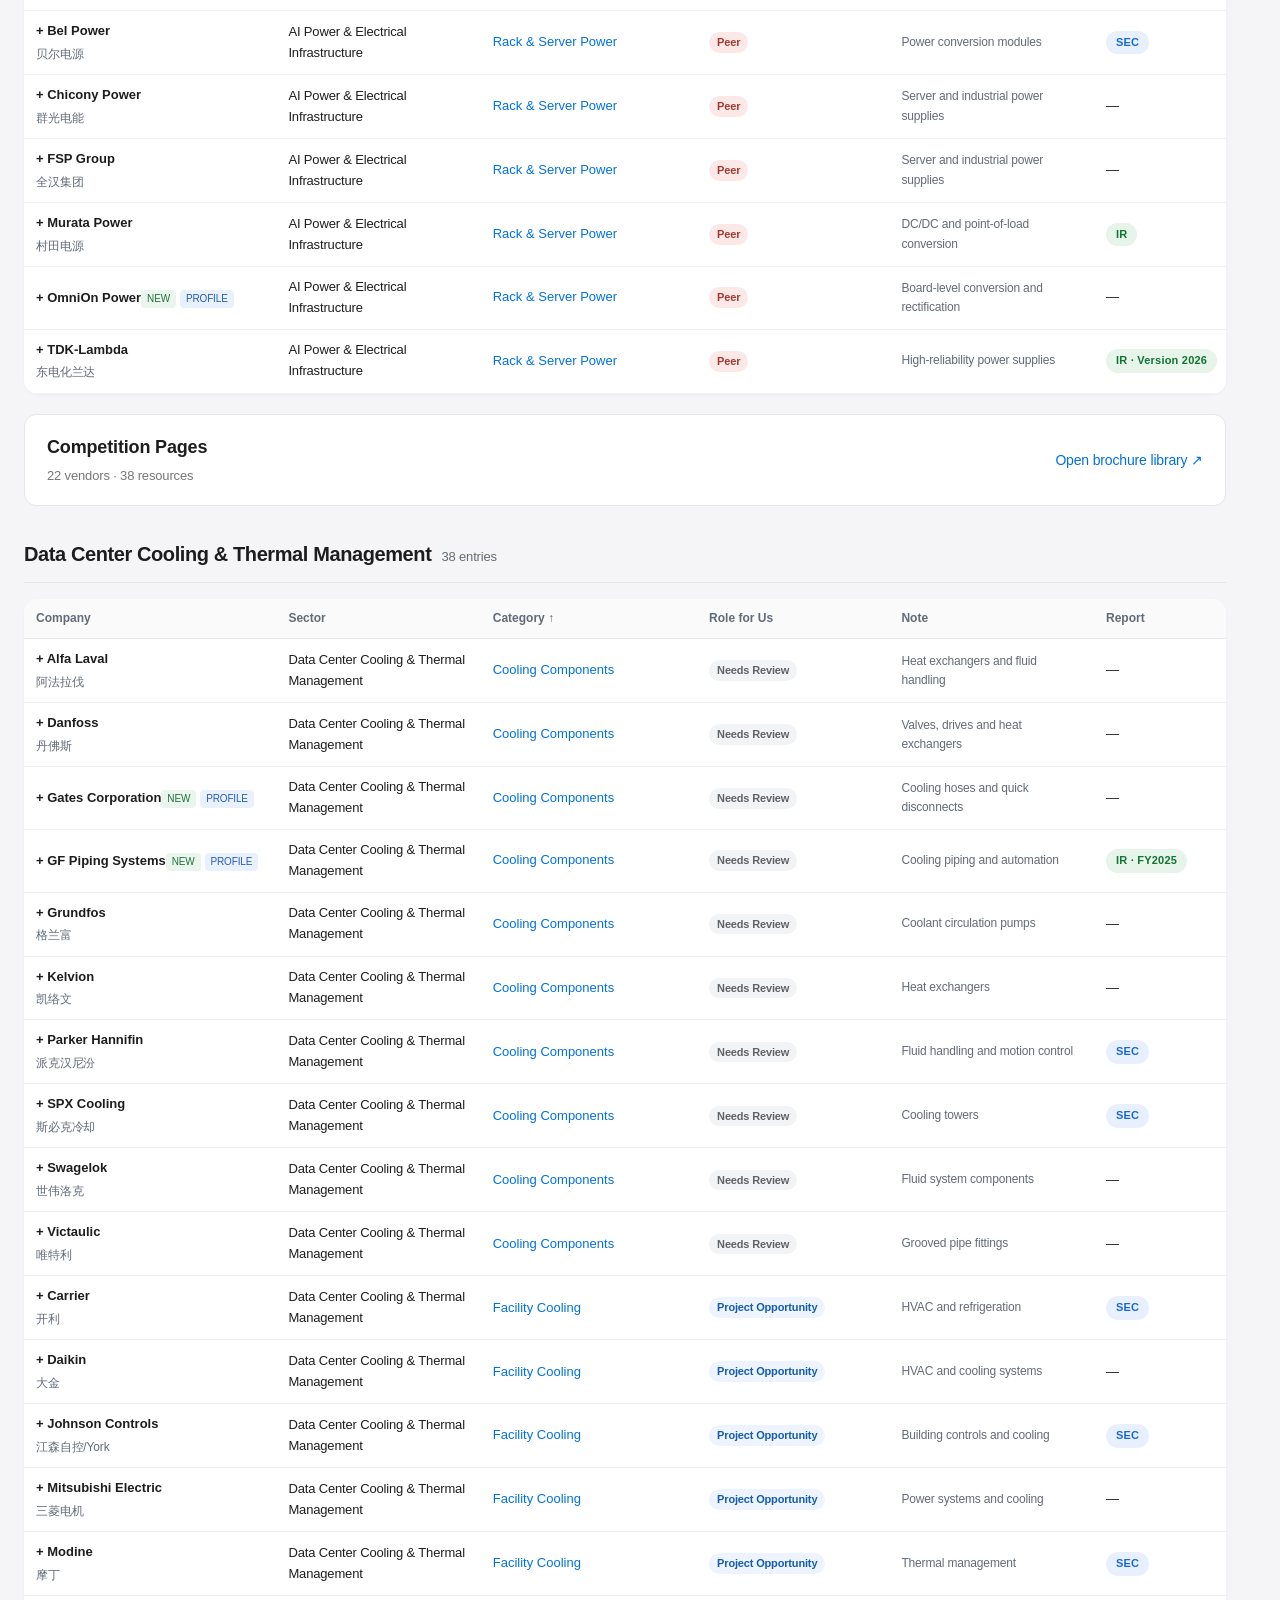
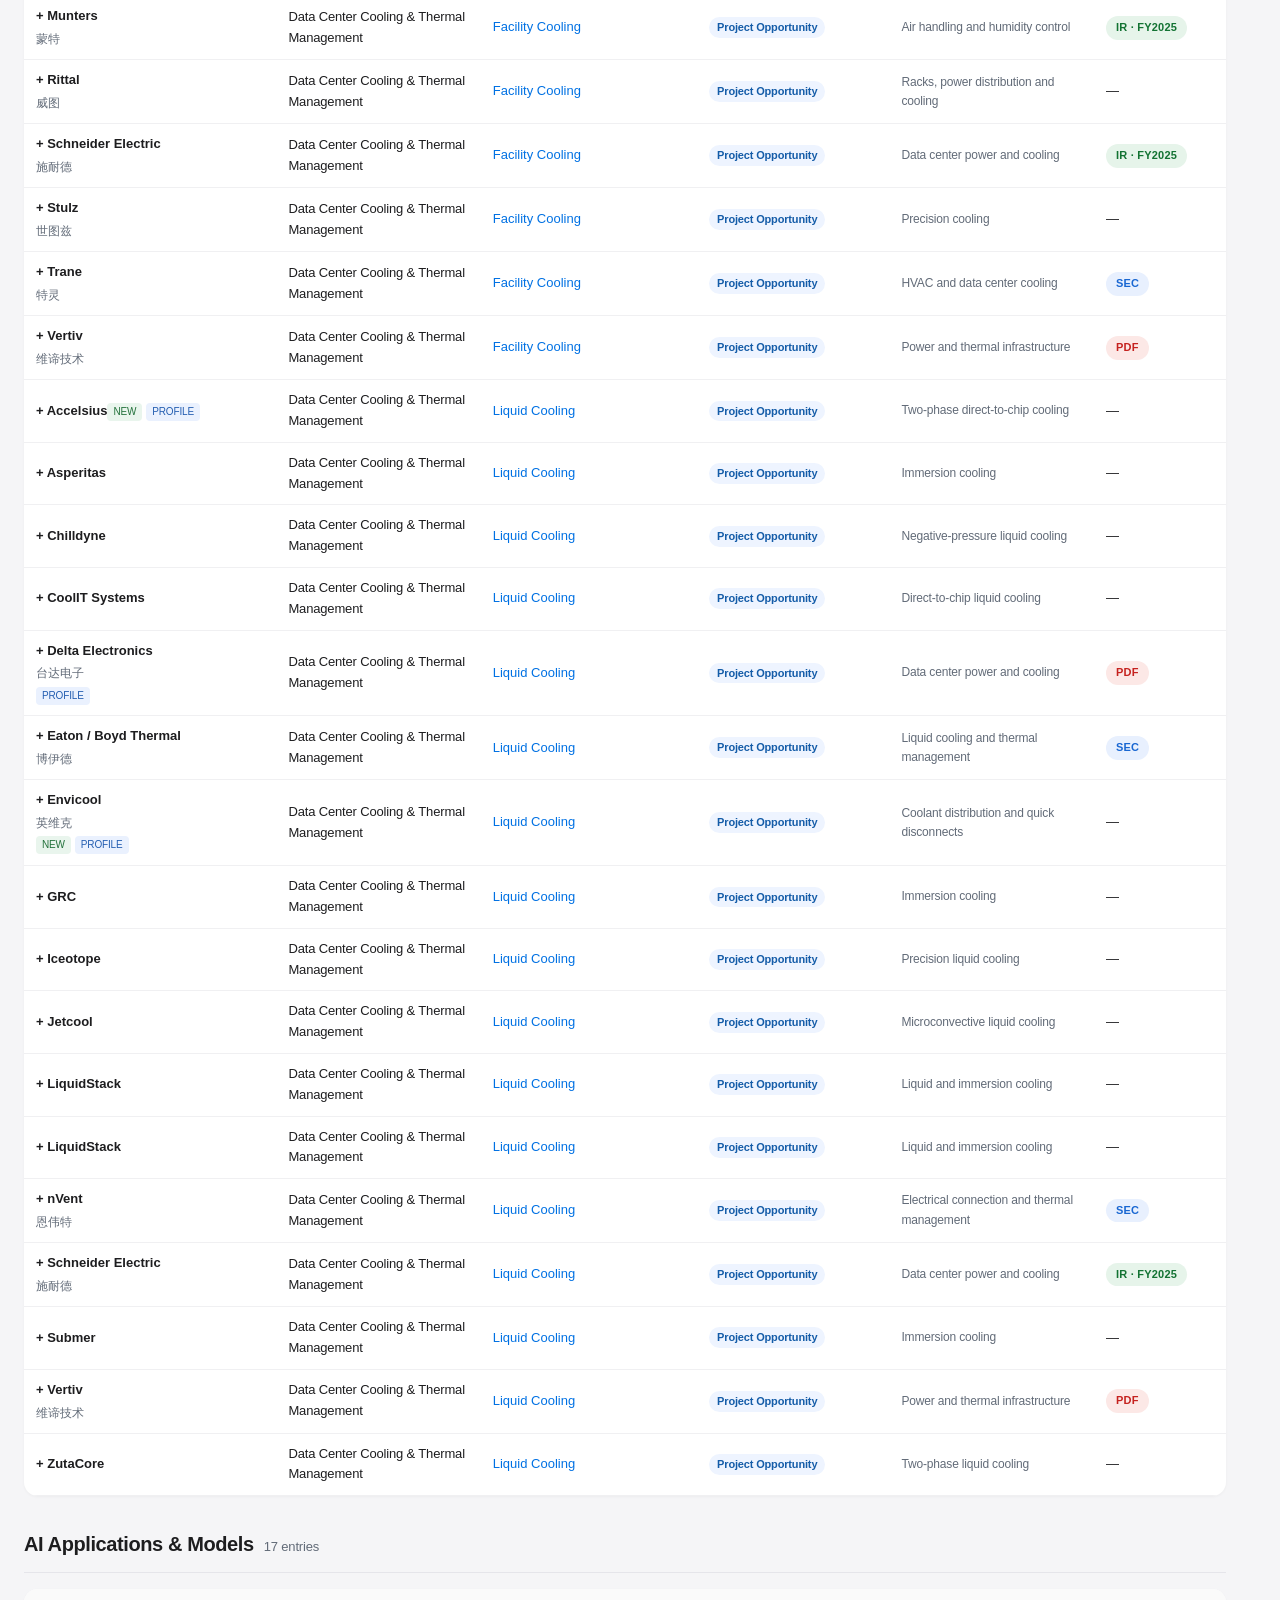
==== commit cf31f01a: "Put the contents control on the right edge" ====
--- a/index.html
+++ b/index.html
@@ -184,10 +184,10 @@
 
 .site-credits{max-width:1640px;margin:0 auto;padding:14px 24px 10px;border-bottom:1px solid var(--border);color:var(--text-secondary);font-size:12px;line-height:1.5}.site-credits p{margin:0}.site-credits-grid{display:grid;grid-template-columns:repeat(2,minmax(0,1fr));gap:8px 24px;max-width:950px;margin:6px 0 0;text-align:left}.site-credits strong{color:var(--text);font-weight:650}.site-credits-role{font-size:.95em}.site-credits-work{line-height:1.55}@media(max-width:600px){.site-credits-grid{grid-template-columns:1fr}}
 .directory-category{font:inherit;color:var(--accent);background:none;border:0;padding:0;text-align:left;cursor:pointer}.directory-category:hover{text-decoration:underline}.directory-category:focus-visible{outline:2px solid var(--accent);outline-offset:3px}
-</style><link rel="stylesheet" href="language-switch.css"><link rel="stylesheet" href="customer-navigation.css?v=outline-drawer-2"></head><body>
-<nav class="nav"><div class="nav-inner"><a class="language-switch" lang="en" href="zh.html" data-alternate="zh.html" aria-label="Switch to Chinese" title="Switch to Chinese"><span aria-hidden="true">C</span><span aria-hidden="true">E</span></a><time class="nav-title" datetime="2026-11-17">2026.11.18 UPDATED</time><input aria-label="Search companies, products, or profiles" id="search" placeholder="Search companies, products, or profiles…"><div class="toolbar" id="views"><button type="button" id="outlineToggle" aria-haspopup="dialog" aria-controls="outlineDrawer">On this page</button><button data-view="all" class="active">All entries</button><button data-view="sales">Sales Opportunities</button><button data-view="new">New entries</button><button data-view="pending">Reports to review</button><button id="reset">Reset filters</button><button id="export">Export filtered JSON</button></div><div class="customer-filters" id="customerFilters"><select aria-label="Filter by sector" id="sectorFilter"><option value="">All Sectors</option></select><select aria-label="Filter by category" id="categoryFilter"><option value="">All Categories</option></select><select aria-label="Filter by report type" id="linkFilter"><option value="">All Reports</option><option>SEC</option><option>PDF</option><option>IR</option><option>Private</option><option>Review</option></select><select id="roleFilter" aria-label="Roles"><option value="">All Roles</option></select><span class="nav-stats" id="navStats" aria-live="polite"></span></div></div></nav>
+</style><link rel="stylesheet" href="language-switch.css"><link rel="stylesheet" href="customer-navigation.css?v=outline-edge-tab"></head><body>
+<nav class="nav"><div class="nav-inner"><a class="language-switch" lang="en" href="zh.html" data-alternate="zh.html" aria-label="Switch to Chinese" title="Switch to Chinese"><span aria-hidden="true">C</span><span aria-hidden="true">E</span></a><time class="nav-title" datetime="2026-11-17">2026.11.18 UPDATED</time><input aria-label="Search companies, products, or profiles" id="search" placeholder="Search companies, products, or profiles…"><div class="toolbar" id="views"><button data-view="all" class="active">All entries</button><button data-view="sales">Sales Opportunities</button><button data-view="new">New entries</button><button data-view="pending">Reports to review</button><button id="reset">Reset filters</button><button id="export">Export filtered JSON</button></div><div class="customer-filters" id="customerFilters"><select aria-label="Filter by sector" id="sectorFilter"><option value="">All Sectors</option></select><select aria-label="Filter by category" id="categoryFilter"><option value="">All Categories</option></select><select aria-label="Filter by report type" id="linkFilter"><option value="">All Reports</option><option>SEC</option><option>PDF</option><option>IR</option><option>Private</option><option>Review</option></select><select id="roleFilter" aria-label="Roles"><option value="">All Roles</option></select><span class="nav-stats" id="navStats" aria-live="polite"></span></div></div></nav>
 <div class="site-credits"><p>Created by Leah He and Rain Yang</p><div class="site-credits-grid"><div><p><strong>Leah He 何琳</strong> <span class="site-credits-role">· Sales Engineer</span></p><p class="site-credits-work">Sales opportunity research, competitor brochure library development, and site architecture and visual design</p></div><div><p><strong>Rain Yang 杨依锐</strong> <span class="site-credits-role">· Sales Engineer</span></p><p class="site-credits-work">Customer database development, company research, and classification</p></div></div></div>
-<div class="page-layout"><dialog class="page-outline" id="outlineDrawer" aria-labelledby="outlineTitle"><header class="outline-header"><h2 id="outlineTitle">On this page</h2><button type="button" id="outlineClose" aria-label="Close contents" autofocus>×</button></header><nav aria-labelledby="outlineTitle"><ul id="outlineLinks"></ul></nav></dialog><main class="main">
+<div class="page-layout"><button type="button" id="outlineToggle" class="outline-edge-tab" aria-haspopup="dialog" aria-controls="outlineDrawer"><span class="outline-edge-icon" aria-hidden="true">☰</span><span class="outline-edge-label">On this page</span></button><dialog class="page-outline" id="outlineDrawer" aria-labelledby="outlineTitle"><header class="outline-header"><h2 id="outlineTitle">On this page</h2><button type="button" id="outlineClose" aria-label="Close contents" autofocus>×</button></header><nav aria-labelledby="outlineTitle"><ul id="outlineLinks"></ul></nav></dialog><main class="main">
 <div id="content"></div>
 <footer class="footer"><p>Updated November 18, 2026 · Project roles reflect publicly verifiable information. Sales opportunities and procurement relationships require separate confirmation.</p></footer></main></div>
 <script type="application/json" id="embedded-data">[{"name":"Google DeepMind","alias":"Gemini / TPU","sector":"AI Applications & Models","category":"Frontier AI Model Developers","note":"AI research and model development","parent_company":"Alphabet Inc.","ticker":"GOOGL","market":"US","report_url":"https://abc.xyz/investor/annual-meeting/default.aspx","report_label":"IR","report_year":"2025","form_type":"Alphabet 2025 Annual Report","link_type":"official_report_page","last_checked":"2026-11-16","id":"company-1","is_new":false,"research_status":"Report link verified","sources":[{"title":"Alphabet 2025 Annual Report","url":"https://abc.xyz/investor/annual-meeting/default.aspx","kind":"Financial","checked":"2026-11-16","note":""}],"technical_resources":[],"report_verified":true,"report_title":"Alphabet 2025 Annual Report","year_basis":"Fiscal year","report_scope":"Alphabet (group report)","introduction":"Develops Gemini models and works within Google's TPU and computing ecosystem.","intro_basis":"Company profile pending further verification.","profile_checked":"","value_chain_role":"AI application and model demand","financial":null,"english_profile":{"role":"unclear","where":"Power supports the servers running training and inference. The cloud provider or hardware team typically owns those systems.","verify":"For TPU server or rack power, see the Google Cloud infrastructure entry.","relatedInfrastructure":"Google Cloud"},"simple_category":"AI Model Developers"},{"name":"Meta AI","alias":"Llama","sector":"AI Applications & Models","category":"In-House AI Divisions & Models","note":"AI models and in-house infrastructure","parent_company":"Meta Platforms, Inc.","ticker":"META","market":"US","report_url":"https://www.sec.gov/Archives/edgar/data/1326801/000162828026003942/meta-20251231.htm","report_label":"SEC","report_year":"","form_type":"10-K","link_type":"sec_primary_doc","last_checked":"2026-06-26","id":"company-2","is_new":false,"research_status":"Pending review","sources":[],"technical_resources":[],"report_verified":false,"report_title":"Financial report link (unverified)","year_basis":"Unverified","report_scope":"Meta Platforms, Inc.","introduction":"Develops the Llama model family. Meta operates its own AI computing infrastructure.","intro_basis":"Company profile pending further verification.","profile_checked":"","value_chain_role":"AI application and model demand","financial":null,"report_review":{"summary":"Limited access to the body of the report","reasons":["The link to the existing report of Meta AI returns HTTP 403 during this inspection, which is not yet available in the body of the report, and the main body of the report and the reporting period remain to be compared to the original text.","The reporting year field is empty, and \"10-K\" on the page indicates only the type of file that is recorded.","The source list does not record the source of the financial verification of the report and the conclusion of the verification.","The check date for the historical entry mark is 2026-06-26, and this link check date is 2026-11-18."],"reference":"This link can be used as an entry for the financial report of Meta Platforms, Inc... After checking the body of the document, you can extract information on group profits, profits, capital expenditures, etc. for the corresponding reporting period.","limits":["The current record is not sufficient to support direct quotations of its financial figures or to consider it an updated financial report.","The main subject of the current report is “Meta Platforms, Inc.”, which requires verification of its correspondence with the “Meta AI” business and the extent of disclosure by the branch."],"next_steps":["The subject of the report, the fiscal year end date and the date of publication are confirmed against the Catalogue of Official Investor Relations or Regulatory Disclosures of Meta Platforms, Inc.","Reconciliation of the existence of updated annual reports or interim disclosures and recording of the reporting period for which data are used."],"checked":"2026-11-18","basis":"Audit of existing entries and access to links to reports; text-to-version matching still pending","link_check":{"url":"https://www.sec.gov/Archives/edgar/data/1326801/000162828026003942/meta-20251231.htm","checked":"2026-11-18","status":403,"error":"HTTP Error 403: Forbidden"}},"english_profile":{"role":"unclear","where":"Power sits in the hardware used by the parent company or its cloud provider.","verify":"For server or rack power, see the Meta infrastructure entry.","relatedInfrastructure":"Meta"},"simple_category":"Company AI Teams"},{"name":"Microsoft AI","alias":"Copilot / Azure AI","sector":"AI Applications & Models","category":"In-House AI Divisions & Models","note":"AI applications and services","parent_company":"Microsoft Corporation","ticker":"MSFT","market":"US","report_url":"https://www.microsoft.com/investor/reports/ar26/index.html","report_label":"IR","report_year":"2026","form_type":"Microsoft Annual Report 2026","link_type":"official_report_page","last_checked":"2026-11-17","id":"company-3","is_new":false,"research_status":"Report link verified","sources":[{"title":"Microsoft Annual Report 2026","url":"https://www.microsoft.com/investor/reports/ar26/index.html","kind":"Financial","checked":"2026-11-16","note":""}],"technical_resources":[],"report_verified":true,"report_title":"FY2026 financial results, year ended June 30, 2026","year_basis":"Fiscal year","report_scope":"Microsoft (group report)","introduction":"Develops Copilot and Azure AI services.","intro_basis":"Company profile pending further verification.","profile_checked":"","value_chain_role":"AI application and model demand","financial":{"subject":"Microsoft Group","period":"FY2026 · Year ended June 30, 2026","currency":"USD millions","revenue":"331,839","profit":"Net income: 133,749","url":"https://www.microsoft.com/investor/reports/ar26/index.html","note":"Group results include Azure and AI. Revenue rose 18% year over year.","checked":"2026-11-17"},"english_profile":{"role":"unclear","where":"Power sits in the hardware used by the parent company or its cloud provider.","verify":"Find the parent company’s infrastructure team if the AI group runs its own hardware."},"simple_category":"Company AI Teams"},{"name":"Amazon AGI","alias":"AWS AI / Alexa","sector":"AI Applications & Models","category":"In-House AI Divisions & Models","note":"AI research and applications","parent_company":"Amazon.com, Inc.","ticker":"AMZN","market":"US","report_url":"https://ir.aboutamazon.com/annual-reports-proxies-and-shareholder-letters/default.aspx","report_label":"IR","report_year":"2025","form_type":"Amazon 2025 Annual Report","link_type":"official_report_page","last_checked":"2026-11-16","id":"company-4","is_new":false,"research_status":"Report link verified","sources":[{"title":"Amazon 2025 Annual Report","url":"https://ir.aboutamazon.com/annual-reports-proxies-and-shareholder-letters/default.aspx","kind":"Financial","checked":"2026-11-16","note":""}],"technical_resources":[],"report_verified":true,"report_title":"Amazon 2025 Annual Report","year_basis":"Fiscal year","report_scope":"Amazon (group report)","introduction":"Develops AI capabilities and applications within Amazon, including its Alexa ecosystem.","intro_basis":"Company profile pending further verification.","profile_checked":"","value_chain_role":"AI application and model demand","financial":null,"english_profile":{"role":"unclear","where":"Power sits in the hardware used by the parent company or its cloud provider.","verify":"Find the parent company’s infrastructure team if the AI group runs its own hardware."},"simple_category":"Company AI Teams"},{"name":"Apple AI","alias":"Apple Intelligence","sector":"AI Applications & Models","category":"In-House AI Divisions & Models","note":"On-device and cloud AI","parent_company":"Apple Inc.","ticker":"AAPL","market":"US","report_url":"https://investor.apple.com/sec-filings/sec-filings-details/default.aspx?FilingId=19895604","report_label":"IR","report_year":"2026","form_type":"Apple FY2026 Form 10-K","link_type":"official_report_page","last_checked":"2026-11-16","id":"company-5","is_new":false,"research_status":"Report link verified","sources":[{"title":"Apple FY2026 Form 10-K","url":"https://investor.apple.com/sec-filings/sec-filings-details/default.aspx?FilingId=19895604","kind":"Financial","checked":"2026-11-16","note":""}],"technical_resources":[],"report_verified":true,"report_title":"Apple FY2026 Form 10-K","year_basis":"Fiscal year","report_scope":"Apple (group report)","introduction":"Apple Intelligence combines on-device AI with cloud inference for some workloads.","intro_basis":"Company profile pending further verification.","profile_checked":"","value_chain_role":"AI application and model demand","financial":null,"english_profile":{"role":"unclear","where":"Power sits in the hardware used by the parent company or its cloud provider.","verify":"Find the parent company’s infrastructure team if the AI group runs its own hardware."},"simple_category":"Company AI Teams"},{"name":"Salesforce","alias":"Einstein / Agentforce","sector":"AI Applications & Models","category":"Enterprise AI Applications","note":"AI for CRM and enterprise workflows","parent_company":"Salesforce, Inc.","ticker":"CRM","market":"US","report_url":"https://s205.q4cdn.com/626266368/files/doc_financials/2025/q4/3d22b243-78ec-4635-9b99-a0a33967944d.pdf","report_label":"PDF","report_year":"","form_type":"10-K","link_type":"official_pdf","last_checked":"2026-06-26","id":"company-6","is_new":false,"research_status":"Pending review","sources":[],"technical_resources":[],"report_verified":false,"report_title":"Financial report link (unverified)","year_basis":"Unverified","report_scope":"Salesforce, Inc.","introduction":"Einstein and Agentforce bring AI to customer relationship management and enterprise applications.","intro_basis":"Company profile pending further verification.","profile_checked":"","value_chain_role":"AI application and model demand","financial":null,"report_review":{"summary":"Report entry readable, report expected to be collated","reasons":["The existing link to Salesforce has successfully returned to the PDF file and has not yet been completed with the main body of the report, the reporting period and the latest version of the text matching.","The reporting year field is empty, and \"10-K\" on the page indicates only the type of file that is recorded.","The source list does not record the source of the financial verification of the report and the conclusion of the verification.","The check date for the historical entry mark is 2026-06-26, and this link check date is 2026-11-18."],"reference":"This link can be used as an entry to the financial report of Salesforce, Inc... After checking the body, you can extract information on group sales, profits, capital expenditures, etc. for the corresponding reporting period.","limits":["The current record is not sufficient to support direct quotations of its financial figures or to consider it an updated financial report.","The main subject of the current report is “Salesforce, Inc.”, which requires verification of its correspondence with the “Salesforce” business and the extent of disclosure by the branch."],"next_steps":["The subject of the report, the fiscal year end date and the date of publication are confirmed against the official investor relationship or regulatory disclosure catalogue of Salesforce, Inc.","Reconciliation of the existence of updated annual reports or interim disclosures and recording of the reporting period for which data are used."],"checked":"2026-11-18","basis":"Audit of existing entries and access to links to reports; text-to-version matching still pending","link_check":{"url":"https://s205.q4cdn.com/626266368/files/doc_financials/2025/q4/3d22b243-78ec-4635-9b99-a0a33967944d.pdf","checked":"2026-11-18","status":200,"final_url":"https://s205.q4cdn.com/626266368/files/doc_financials/2025/q4/3d22b243-78ec-4635-9b99-a0a33967944d.pdf","content_type":"application/pdf","pdf":true}},"english_profile":{"role":"unclear","where":"Power is part of the cloud or server infrastructure running the application.","verify":"Start with the hosting provider or hardware owner for any on-premises deployment."},"simple_category":"AI Applications"},{"name":"ServiceNow","alias":"Now Assist","sector":"AI Applications & Models","category":"Enterprise AI Applications","note":"AI for enterprise workflows","parent_company":"ServiceNow, Inc.","ticker":"NOW","market":"US","report_url":"https://www.sec.gov/Archives/edgar/data/1373715/000137371526000041/now2025ars.pdf","report_label":"PDF","report_year":"","form_type":"10-K","link_type":"official_pdf","last_checked":"2026-06-26","id":"company-7","is_new":false,"research_status":"Pending review","sources":[],"technical_resources":[],"report_verified":false,"report_title":"Financial report link (unverified)","year_basis":"Unverified","report_scope":"ServiceNow, Inc.","introduction":"Now Assist brings AI to ServiceNow's workflow platform.","intro_basis":"Company profile pending further verification.","profile_checked":"","value_chain_role":"AI application and model demand","financial":null,"report_review":{"summary":"Limited access to the body of the report","reasons":["The existing report link to ServiceNow returns HTTP 403 during this inspection, the body of which has not yet been read, and the subject of the report and the reporting period remain to be compared to the original text.","The reporting year field is empty, and \"10-K\" on the page indicates only the type of file that is recorded.","The source list does not record the source of the financial verification of the report and the conclusion of the verification.","The check date for the historical entry mark is 2026-06-26, and this link check date is 2026-11-18."],"reference":"This link can be used as an entry for the ServiceNow, Inc. financial report.","limits":["The current record is not sufficient to support direct quotations of its financial figures or to consider it an updated financial report.","The main subject of the current report is listed as “Servicenow, Inc.”, which requires verification of its correspondence with the Servicenow business and the scope of the segment disclosure."],"next_steps":["The subject of the report, the fiscal year deadline and the date of publication are confirmed against the ServiceNow, Inc. ' s official investor relationship or regulatory disclosure catalogue.","Reconciliation of the existence of updated annual reports or interim disclosures and recording of the reporting period for which data are used."],"checked":"2026-11-18","basis":"Audit of existing entries and access to links to reports; text-to-version matching still pending","link_check":{"url":"https://www.sec.gov/Archives/edgar/data/1373715/000137371526000041/now2025ars.pdf","checked":"2026-11-18","status":403,"error":"HTTP Error 403: Forbidden"}},"english_profile":{"role":"unclear","where":"Power is part of the cloud or server infrastructure running the application.","verify":"Start with the hosting provider or hardware owner for any on-premises deployment."},"simple_category":"AI Applications"},{"name":"Adobe","alias":"Firefly","sector":"AI Applications & Models","category":"Enterprise AI Applications","note":"Generative AI for creative applications","parent_company":"Adobe Inc.","ticker":"ADBE","market":"US","report_url":"https://www.adobe.com/cc-shared/assets/investor-relations/pdfs/adbe-10k-fy25-final.pdf","report_label":"PDF","report_year":"","form_type":"10-K","link_type":"official_pdf","last_checked":"2026-06-26","id":"company-8","is_new":false,"research_status":"Pending review","sources":[],"technical_resources":[],"report_verified":false,"report_title":"Financial report link (unverified)","year_basis":"Unverified","report_scope":"Adobe Inc.","introduction":"Firefly adds generative AI capabilities to Adobe's creative products.","intro_basis":"Company profile pending further verification.","profile_checked":"","value_chain_role":"AI application and model demand","financial":null,"report_review":{"summary":"Limited access to the body of the report","reasons":["The existing report link in Adobe returns HTTP 403 during this inspection. The text is not yet available and the subject matter of the report and the reporting period is still to be compared to the original text.","The reporting year field is empty, and \"10-K\" on the page indicates only the type of file that is recorded.","The source list does not record the source of the financial verification of the report and the conclusion of the verification.","The check date for the historical entry mark is 2026-06-26, and this link check date is 2026-11-18."],"reference":"This link can be used as an entry to the Adobe Inc. financial report.","limits":["The current record is not sufficient to support direct quotations of its financial figures or to consider it an updated financial report.","The main subject of the current report is “Adobe Inc.”, which needs to be verified in relation to the “Adobe” operation and the scope of the segment disclosure."],"next_steps":["The subject of the report, the fiscal year cut-off date and the date of publication are confirmed against the official investor relationship or regulatory disclosure catalogue of Adobe Inc.","Reconciliation of the existence of updated annual reports or interim disclosures and recording of the reporting period for which data are used."],"checked":"2026-11-18","basis":"Audit of existing entries and access to links to reports; text-to-version matching still pending","link_check":{"url":"https://www.adobe.com/cc-shared/assets/investor-relations/pdfs/adbe-10k-fy25-final.pdf","checked":"2026-11-18","status":403,"error":"HTTP Error 403: Forbidden"}},"english_profile":{"role":"unclear","where":"Power is part of the cloud or server infrastructure running the application.","verify":"Start with the hosting provider or hardware owner for any on-premises deployment."},"simple_category":"AI Applications"},{"name":"Oracle","alias":"OCI AI / Fusion AI","sector":"AI Applications & Models","category":"Enterprise AI Applications","note":"Enterprise applications and cloud","parent_company":"Oracle Corporation","ticker":"ORCL","market":"US","report_url":"https://www.sec.gov/Archives/edgar/data/1341439/000119312526277521/orcl-20260531.htm","report_label":"SEC","report_year":"","form_type":"10-K","link_type":"sec_primary_doc","last_checked":"2026-06-26","id":"company-9","is_new":false,"research_status":"Pending review","sources":[],"technical_resources":[],"report_verified":false,"report_title":"Financial report link (unverified)","year_basis":"Unverified","report_scope":"Oracle Corporation","introduction":"Oracle combines enterprise applications with AI services on Oracle Cloud Infrastructure.","intro_basis":"Company profile pending further verification.","profile_checked":"","value_chain_role":"AI application and model demand","financial":null,"report_review":{"summary":"Limited access to the body of the report","reasons":["The link to the existing report of Oracle returns HTTP 403 during this inspection. The text is not yet available and the subject matter of the report and the reporting period is still to be compared to the original text.","The reporting year field is empty, and \"10-K\" on the page indicates only the type of file that is recorded.","The source list does not record the source of the financial verification of the report and the conclusion of the verification.","The check date for the historical entry mark is 2026-06-26, and this link check date is 2026-11-18."],"reference":"This link can be used as an entry for the Oracle Corporation financial report.","limits":["The current record is not sufficient to support direct quotations of its financial figures or to consider it an updated financial report.","The main subject of the current report is “Oracle Corporation”, which needs to be verified for its correspondence with the Oracle operation and for the scope of disclosure by the division."],"next_steps":["The subject of the report, the fiscal year deadline and the date of publication are confirmed against the official investor relationship or regulatory disclosure catalogue of Oracle Corporation.","Reconciliation of the existence of updated annual reports or interim disclosures and recording of the reporting period for which data are used."],"checked":"2026-11-18","basis":"Audit of existing entries and access to links to reports; text-to-version matching still pending","link_check":{"url":"https://www.sec.gov/Archives/edgar/data/1341439/000119312526277521/orcl-20260531.htm","checked":"2026-11-18","status":403,"error":"HTTP Error 403: Forbidden"}},"english_profile":{"role":"unclear","where":"Power is part of the cloud or server infrastructure running the application.","verify":"For AI infrastructure and rack power, see the Oracle Cloud entry.","relatedInfrastructure":"Oracle Cloud"},"simple_category":"AI Applications"},{"name":"Palantir","alias":"AIP","sector":"AI Applications & Models","category":"Enterprise AI Applications","note":"Enterprise and government AI platform","parent_company":"Palantir Technologies","ticker":"PLTR","market":"US","report_url":"https://d18rn0p25nwr6d.cloudfront.net/CIK-0001321655/ce17225b-5ba6-4ff5-a246-f272a9399509.pdf","report_label":"PDF","report_year":"","form_type":"10-K","link_type":"official_pdf","last_checked":"2026-06-26","id":"company-10","is_new":false,"research_status":"Pending review","sources":[],"technical_resources":[],"report_verified":false,"report_title":"Financial report link (unverified)","year_basis":"Unverified","report_scope":"Palantir Technologies","introduction":"Its Artificial Intelligence Platform supports AI-enabled decision-making and operations.","intro_basis":"Company profile pending further verification.","profile_checked":"","value_chain_role":"AI application and model demand","financial":null,"report_review":{"summary":"Report entry readable, report expected to be collated","reasons":["Palantir ' s existing link to this PDF document has been successfully returned and the text matching for the main body of the report, the reporting period and the latest edition has not yet been completed.","The reporting year field is empty, and \"10-K\" on the page indicates only the type of file that is recorded.","The source list does not record the source of the financial verification of the report and the conclusion of the verification.","The check date for the historical entry mark is 2026-06-26, and this link check date is 2026-11-18."],"reference":"This link can be used as an entry to the financial reports of Palantir Technologies.","limits":["The current record is not sufficient to support direct quotations of its financial figures or to consider it an updated financial report.","The main subject of the current report, known as “Palantir Technologies”, needs to be verified for its correspondence with the “Palantir” operation and for the scope of the branch disclosure."],"next_steps":["The subject of the report, the fiscal year deadline and the date of publication are confirmed against the official investor relations or regulatory disclosure catalogue of Palantir Technology.","Reconciliation of the existence of updated annual reports or interim disclosures and recording of the reporting period for which data are used."],"checked":"2026-11-18","basis":"Audit of existing entries and access to links to reports; text-to-version matching still pending","link_check":{"url":"https://d18rn0p25nwr6d.cloudfront.net/CIK-0001321655/ce17225b-5ba6-4ff5-a246-f272a9399509.pdf","checked":"2026-11-18","status":200,"final_url":"https://d18rn0p25nwr6d.cloudfront.net/CIK-0001321655/ce17225b-5ba6-4ff5-a246-f272a9399509.pdf","content_type":"application/pdf","pdf":true}},"english_profile":{"role":"unclear","where":"Power is part of the cloud or server infrastructure running the application.","verify":"Start with the hosting provider or hardware owner for any on-premises deployment."},"simple_category":"AI Applications"},{"name":"Snowflake","alias":"Cortex AI","sector":"AI Applications & Models","category":"Enterprise AI Applications","note":"Data cloud and AI","parent_company":"Snowflake Inc.","ticker":"SNOW","market":"US","report_url":"https://stocklight.com/stocks/us/nyse-snow/snowflake/annual-reports/nyse-snow-2025-10K-25760750.pdf","report_label":"PDF","report_year":"","form_type":"10-K","link_type":"official_pdf","last_checked":"2026-06-26","id":"company-11","is_new":false,"research_status":"Pending review","sources":[],"technical_resources":[],"report_verified":false,"report_title":"Financial report link (unverified)","year_basis":"Unverified","report_scope":"Snowflake Inc.","introduction":"Cortex AI brings AI capabilities to data and analytics workloads.","intro_basis":"Company profile pending further verification.","profile_checked":"","value_chain_role":"AI application and model demand","financial":null,"report_review":{"summary":"Copies of third-party reports to be compared with official originals","reasons":["The available link to Snowflake has successfully returned to the PDF file and has not yet been completed for the main body of the report, the reporting period and the latest version of the text matching.","The reporting year field is empty, and \"10-K\" on the page indicates only the type of file that is recorded.","The source list does not record the source of the financial verification of the report and the conclusion of the verification.","The current address is located on a third-party website, Stocklight.com, which requires checking with the company ' s investor relationship website or with the original regulatory disclosure.","The check date for the historical entry mark is 2026-06-26, and this link check date is 2026-11-18."],"reference":"This link can be used as an entry for the Snowflake Inc. financial report.","limits":["The current record is not sufficient to support direct quotations of its financial figures or to consider it an updated financial report.","The main subject of the current report is recorded as “Snowflake Inc.”, which requires verification of its correspondence with the “Snowflake” business and the scope of the branch disclosure."],"next_steps":["Confirm the subject of the report, the fiscal year cut-off date and the date of publication against the official investor relationship or regulatory disclosure catalogue of Snowflake Inc.","Reconciliation of the existence of updated annual reports or interim disclosures and recording of the reporting period for which data are used."],"checked":"2026-11-18","basis":"Audit of existing entries and access to links to reports; text-to-version matching still pending","link_check":{"url":"https://stocklight.com/stocks/us/nyse-snow/snowflake/annual-reports/nyse-snow-2025-10K-25760750.pdf","checked":"2026-11-18","status":200,"final_url":"https://stocklight.com/stocks/us/nyse-snow/snowflake/annual-reports/nyse-snow-2025-10K-25760750.pdf","content_type":"application/pdf","pdf":true}},"english_profile":{"role":"unclear","where":"Power is part of the cloud or server infrastructure running the application.","verify":"Start with the hosting provider or hardware owner for any on-premises deployment."},"simple_category":"AI Applications"},{"name":"SAP","alias":"Joule AI","sector":"AI Applications & Models","category":"Enterprise AI Applications","note":"AI for enterprise software","parent_company":"SAP SE","ticker":"SAP","market":"US","report_url":"https://www.sap.com/docs/download/investors/2025/sap-2025-annual-report-form-20f.pdf","report_label":"PDF","report_year":"","form_type":"20-F","link_type":"official_pdf","last_checked":"2026-06-26","id":"company-12","is_new":false,"research_status":"Pending review","sources":[],"technical_resources":[],"report_verified":false,"report_title":"Financial report link (unverified)","year_basis":"Unverified","report_scope":"SAP SE","introduction":"Joule brings AI assistance to SAP's enterprise applications.","intro_basis":"Company profile pending further verification.","profile_checked":"","value_chain_role":"AI application and model demand","financial":null,"report_review":{"summary":"Limited access to the body of the report","reasons":["The existing reporting link to SAP returns HTTP 403 during this inspection, which has not yet been read in the main text, and the subject of the report and the reporting period is still in the original language.","The reporting year field is empty, and \" 20-F\" on the page indicates only the type of document that is currently recorded.","The source list does not record the source of the financial verification of the report and the conclusion of the verification.","The check date for the historical entry mark is 2026-06-26, and this link check date is 2026-11-18."],"reference":"This link can be used as an entry for the SAP SE financial report.","limits":["The current record is not sufficient to support direct quotations of its financial figures or to consider it an updated financial report.","The main subject of the current report is “SAP SE”, which needs to be verified in relation to the SAP operation and the scope of the segment disclosure."],"next_steps":["The subject of the report, the fiscal year end date and the date of publication are confirmed against the official investor relationship or regulatory disclosure catalogue of SAP SE.","Reconciliation of the existence of updated annual reports or interim disclosures and recording of the reporting period for which data are used."],"checked":"2026-11-18","basis":"Audit of existing entries and access to links to reports; text-to-version matching still pending","link_check":{"url":"https://www.sap.com/docs/download/investors/2025/sap-2025-annual-report-form-20f.pdf","checked":"2026-11-18","status":403,"error":"HTTP Error 403: Forbidden"}},"english_profile":{"role":"unclear","where":"Power is part of the cloud or server infrastructure running the application.","verify":"Start with the hosting provider or hardware owner for any on-premises deployment."},"simple_category":"AI Applications"},{"name":"Microsoft Azure","alias":"微软云","sector":"Cloud Service Providers & Hyperscalers","category":"Hyperscaler / Public Cloud","note":"Hyperscale cloud and AI infrastructure","parent_company":"Microsoft Corporation","ticker":"MSFT","market":"US","report_url":"https://www.microsoft.com/investor/reports/ar26/index.html","report_label":"IR","report_year":"2026","form_type":"Microsoft Annual Report 2026","link_type":"official_report_page","last_checked":"2026-11-17","id":"company-13","is_new":false,"research_status":"Report link verified","sources":[{"title":"Microsoft Annual Report 2026","url":"https://www.microsoft.com/investor/reports/ar26/index.html","kind":"Financial","checked":"2026-11-16","note":""}],"technical_resources":[],"report_verified":true,"report_title":"FY2026 financial results, year ended June 30, 2026","year_basis":"Fiscal year","report_scope":"Microsoft (group report)","introduction":"Operates cloud computing and AI infrastructure. Microsoft has published cloud server hardware designs through OCP.","intro_basis":"Company profile pending further verification.","profile_checked":"","value_chain_role":"Cloud and compute services","financial":{"subject":"Microsoft Group","period":"FY2026 · Year ended June 30, 2026","currency":"USD millions","revenue":"331,839","profit":"Net income: 133,749","url":"https://www.microsoft.com/investor/reports/ar26/index.html","note":"Group results include Azure and AI. Revenue rose 18% year over year.","checked":"2026-11-17"},"english_profile":{"role":"buyer","where":"In the server or rack hardware deployed in Azure. Microsoft can help define and validate the platform requirements.","verify":"Start with cloud hardware or power engineering and confirm which manufacturing partner buys the hardware.","source":["Microsoft · Cloud server designs","https://blogs.microsoft.com/blog/2014/01/27/microsoft-contributes-cloud-server-designs-to-the-open-compute-project/"]},"simple_category":"Public Cloud"},{"name":"Amazon Web Services","alias":"AWS","sector":"Cloud Service Providers & Hyperscalers","category":"Hyperscaler / Public Cloud","note":"Hyperscale cloud and AI infrastructure","parent_company":"Amazon.com, Inc.","ticker":"AMZN","market":"US","report_url":"https://ir.aboutamazon.com/annual-reports-proxies-and-shareholder-letters/default.aspx","report_label":"IR","report_year":"2025","form_type":"Amazon 2025 Annual Report","link_type":"official_report_page","last_checked":"2026-11-16","id":"company-14","is_new":false,"research_status":"Report link verified","sources":[{"title":"Amazon 2025 Annual Report","url":"https://ir.aboutamazon.com/annual-reports-proxies-and-shareholder-letters/default.aspx","kind":"Financial","checked":"2026-11-16","note":""}],"technical_resources":[],"report_verified":true,"report_title":"Amazon 2025 Annual Report","year_basis":"Fiscal year","report_scope":"Amazon (group report)","introduction":"Operates cloud infrastructure and develops Trainium and Inferentia accelerators.","intro_basis":"Company profile pending further verification.","profile_checked":"","value_chain_role":"Cloud and compute services","financial":null,"english_profile":{"role":"buyer","where":"In the servers and racks deployed by the cloud platform. The platform can define power and validation requirements, and purchasing may go through a manufacturing partner.","verify":"Start with infrastructure hardware engineering or sourcing. Confirm who selects the power supplier and who places the order."},"simple_category":"Public Cloud"},{"name":"Google Cloud","alias":"GCP","sector":"Cloud Service Providers & Hyperscalers","category":"Hyperscaler / Public Cloud","note":"Cloud AI training and inference","parent_company":"Alphabet Inc.","ticker":"GOOGL","market":"US","report_url":"https://abc.xyz/investor/annual-meeting/default.aspx","report_label":"IR","report_year":"2025","form_type":"Alphabet 2025 Annual Report","link_type":"official_report_page","last_checked":"2026-11-16","id":"company-15","is_new":false,"research_status":"Report link verified","sources":[{"title":"Alphabet 2025 Annual Report","url":"https://abc.xyz/investor/annual-meeting/default.aspx","kind":"Financial","checked":"2026-11-16","note":""}],"technical_resources":[],"report_verified":true,"report_title":"Alphabet 2025 Annual Report","year_basis":"Fiscal year","report_scope":"Alphabet (group report)","introduction":"Offers training and inference services supported by Google's TPU ecosystem.","intro_basis":"Company profile pending further verification.","profile_checked":"","value_chain_role":"Cloud and compute services","financial":null,"english_profile":{"role":"buyer","where":"In the servers and racks that run Google Cloud AI infrastructure, including its TPU-based systems.","verify":"Start with cloud infrastructure hardware engineering or sourcing. Confirm who purchases the power hardware for the platform.","source":["Google Cloud TPU architecture","https://cloud.google.com/tpu"]},"simple_category":"Public Cloud"},{"name":"Meta","alias":"Facebook AI Infra","sector":"Cloud Service Providers & Hyperscalers","category":"Hyperscaler / Public Cloud","note":"In-house AI computing infrastructure","parent_company":"Meta Platforms, Inc.","ticker":"META","market":"US","report_url":"https://www.sec.gov/Archives/edgar/data/1326801/000162828026003942/meta-20251231.htm","report_label":"SEC","report_year":"","form_type":"10-K","link_type":"sec_primary_doc","last_checked":"2026-06-26","id":"company-16","is_new":false,"research_status":"Pending review","sources":[],"technical_resources":[],"report_verified":false,"report_title":"Financial report link (unverified)","year_basis":"Unverified","report_scope":"Meta Platforms, Inc.","introduction":"Operates large-scale infrastructure for training and deploying AI models, including Llama.","intro_basis":"Company profile pending further verification.","profile_checked":"","value_chain_role":"Cloud and compute services","financial":null,"report_review":{"summary":"Limited access to the body of the report","reasons":["The link to the existing report of Meta returns HTTP 403 during this inspection, which is not yet available in the body of the report, and still remains to be compared to the original text for the main body of the report and reporting period.","The reporting year field is empty, and \"10-K\" on the page indicates only the type of file that is recorded.","The source list does not record the source of the financial verification of the report and the conclusion of the verification.","The check date for the historical entry mark is 2026-06-26, and this link check date is 2026-11-18."],"reference":"This link can be used as an entry for the financial report of Meta Platforms, Inc... After checking the body of the document, you can extract information on group profits, profits, capital expenditures, etc. for the corresponding reporting period.","limits":["The current record is not sufficient to support direct quotations of its financial figures or to consider it an updated financial report.","The main subject of the current report is “Meta Platforms, Inc.”, which needs to be verified in relation to the “Meta” business and the scope of the branch disclosure."],"next_steps":["The subject of the report, the fiscal year end date and the date of publication are confirmed against the Catalogue of Official Investor Relations or Regulatory Disclosures of Meta Platforms, Inc.","Reconciliation of the existence of updated annual reports or interim disclosures and recording of the reporting period for which data are used."],"checked":"2026-11-18","basis":"Audit of existing entries and access to links to reports; text-to-version matching still pending","link_check":{"url":"https://www.sec.gov/Archives/edgar/data/1326801/000162828026003942/meta-20251231.htm","checked":"2026-11-18","status":403,"error":"HTTP Error 403: Forbidden"}},"english_profile":{"role":"buyer","where":"In the racks that run Meta’s AI infrastructure. Meta’s OCP rack and power contributions show where power requirements are defined.","verify":"Start with infrastructure hardware engineering or sourcing. Confirm the purchase path for the specific rack program.","source":["OCP rack and power contributions","https://www.opencompute.org/contribution-family/openrack-v3/"]},"simple_category":"Public Cloud"},{"name":"Oracle Cloud","alias":"OCI","sector":"Cloud Service Providers & Hyperscalers","category":"Hyperscaler / Public Cloud","note":"Cloud and GPU infrastructure","parent_company":"Oracle Corporation","ticker":"ORCL","market":"US","report_url":"https://www.sec.gov/Archives/edgar/data/1341439/000119312526277521/orcl-20260531.htm","report_label":"SEC","report_year":"","form_type":"10-K","link_type":"sec_primary_doc","last_checked":"2026-06-26","id":"company-17","is_new":false,"research_status":"Pending review","sources":[],"technical_resources":[],"report_verified":false,"report_title":"Financial report link (unverified)","year_basis":"Unverified","report_scope":"Oracle Corporation","introduction":"Oracle Cloud Infrastructure provides cloud computing and GPU infrastructure for AI workloads.","intro_basis":"Company profile pending further verification.","profile_checked":"","value_chain_role":"Cloud and compute services","financial":null,"report_review":{"summary":"Limited access to the body of the report","reasons":["The existing link to the report of Oracle Cloud returns HTTP 403 during this inspection. The text is not yet available and the subject of the report and the reporting period are still in the original language.","The reporting year field is empty, and \"10-K\" on the page indicates only the type of file that is recorded.","The source list does not record the source of the financial verification of the report and the conclusion of the verification.","The check date for the historical entry mark is 2026-06-26, and this link check date is 2026-11-18."],"reference":"This link can be used as an entry for the Oracle Corporation financial report.","limits":["The current record is not sufficient to support direct quotations of its financial figures or to consider it an updated financial report.","The main subject of the current report is “Oracle Corporation”, which needs to be verified in relation to the Oracle Cloud business and the scope of the segment disclosure."],"next_steps":["The subject of the report, the fiscal year deadline and the date of publication are confirmed against the official investor relationship or regulatory disclosure catalogue of Oracle Corporation.","Reconciliation of the existence of updated annual reports or interim disclosures and recording of the reporting period for which data are used."],"checked":"2026-11-18","basis":"Audit of existing entries and access to links to reports; text-to-version matching still pending","link_check":{"url":"https://www.sec.gov/Archives/edgar/data/1341439/000119312526277521/orcl-20260531.htm","checked":"2026-11-18","status":403,"error":"HTTP Error 403: Forbidden"}},"english_profile":{"role":"buyer","where":"In the GPU servers and racks deployed for Oracle Cloud Infrastructure AI clusters.","verify":"Start with OCI hardware engineering or sourcing. Confirm who owns power supplier selection for the cluster.","source":["Oracle Cloud AI Infrastructure","https://www.oracle.com/ai-infrastructure/"]},"simple_category":"Public Cloud"},{"name":"Alibaba Cloud","alias":"阿里云","sector":"Cloud Service Providers & Hyperscalers","category":"Hyperscaler / Public Cloud","note":"Cloud and AI infrastructure","parent_company":"Alibaba Group","ticker":"BABA","market":"US","report_url":"https://www.sec.gov/Archives/edgar/data/1577552/000119312526231755/baba-20260331.htm","report_label":"SEC","report_year":"","form_type":"20-F","link_type":"sec_primary_doc","last_checked":"2026-06-26","id":"company-18","is_new":false,"research_status":"Pending review","sources":[],"technical_resources":[],"report_verified":false,"report_title":"Financial report link (unverified)","year_basis":"Unverified","report_scope":"Alibaba Group","introduction":"Provides public cloud services and AI infrastructure, including the Qwen model ecosystem.","intro_basis":"Company profile pending further verification.","profile_checked":"","value_chain_role":"Cloud and compute services","financial":null,"report_review":{"summary":"Limited access to the body of the report","reasons":["The existing report link for Alibaba Cloud returns HTTP 403 during this inspection, the body of which has not yet been read, and the subject of the report and the reporting period are still to be compared to the original language.","The reporting year field is empty, and \" 20-F\" on the page indicates only the type of document that is currently recorded.","The source list does not record the source of the financial verification of the report and the conclusion of the verification.","The check date for the historical entry mark is 2026-06-26, and this link check date is 2026-11-18."],"reference":"This link can be used as an entry for the Alibaba Group financial report.","limits":["The current record is not sufficient to support direct quotations of its financial figures or to consider it an updated financial report.","The main subject of the current report is “Alibaba Group”, which needs to be verified for its correspondence with the “Alibaba Cloud” operation and for the scope of disclosure by the branch."],"next_steps":["The subject of the report, the fiscal year deadline and the date of publication are confirmed against the official investor relationship or regulatory disclosure catalogue of the Alibaba Group.","Reconciliation of the existence of updated annual reports or interim disclosures and recording of the reporting period for which data are used."],"checked":"2026-11-18","basis":"Audit of existing entries and access to links to reports; text-to-version matching still pending","link_check":{"url":"https://www.sec.gov/Archives/edgar/data/1577552/000119312526231755/baba-20260331.htm","checked":"2026-11-18","status":403,"error":"HTTP Error 403: Forbidden"}},"english_profile":{"role":"buyer","where":"In the servers and racks deployed by the cloud platform. The platform can define power and validation requirements, and purchasing may go through a manufacturing partner.","verify":"Start with infrastructure hardware engineering or sourcing. Confirm who selects the power supplier and who places the order."},"simple_category":"Public Cloud"},{"name":"Baidu AI Cloud","alias":"百度智能云","sector":"Cloud Service Providers & Hyperscalers","category":"Hyperscaler / Public Cloud","note":"Cloud AI and ERNIE models","parent_company":"Baidu, Inc.","ticker":"BIDU","market":"US","report_url":"https://www.sec.gov/Archives/edgar/data/1329099/000119312526109289/d38065d20f.htm","report_label":"SEC","report_year":"","form_type":"20-F","link_type":"sec_primary_doc","last_checked":"2026-06-26","id":"company-19","is_new":false,"research_status":"Pending review","sources":[],"technical_resources":[],"report_verified":false,"report_title":"Financial report link (unverified)","year_basis":"Unverified","report_scope":"Baidu, Inc.","introduction":"Provides cloud services and AI capabilities around the ERNIE model ecosystem.","intro_basis":"Company profile pending further verification.","profile_checked":"","value_chain_role":"Cloud and compute services","financial":null,"report_review":{"summary":"Limited access to the body of the report","reasons":["The existing report link for Baidu AI Cloud returns HTTP 403 during this inspection, the body of which is not yet available and the subject of the report and the reporting period is still in the original language.","The reporting year field is empty, and \" 20-F\" on the page indicates only the type of document that is currently recorded.","The source list does not record the source of the financial verification of the report and the conclusion of the verification.","The check date for the historical entry mark is 2026-06-26, and this link check date is 2026-11-18."],"reference":"This link can be used as an entry to the Baidu, Inc. financial report.","limits":["The current record is not sufficient to support direct quotations of its financial figures or to consider it an updated financial report.","The main subject of the current report is “Baidu, Inc.”, which needs to be verified for its correspondence with the “Baidu AI Cloud” operation and for the extent of disclosure by the division."],"next_steps":["In comparison with Baidu, Inc. ' s official investor relationship or regulatory disclosure catalogue, confirm the subject of the report, the fiscal year cut-off date and the date of publication.","Reconciliation of the existence of updated annual reports or interim disclosures and recording of the reporting period for which data are used."],"checked":"2026-11-18","basis":"Audit of existing entries and access to links to reports; text-to-version matching still pending","link_check":{"url":"https://www.sec.gov/Archives/edgar/data/1329099/000119312526109289/d38065d20f.htm","checked":"2026-11-18","status":403,"error":"HTTP Error 403: Forbidden"}},"english_profile":{"role":"buyer","where":"In the servers and racks deployed by the cloud platform. The platform can define power and validation requirements, and purchasing may go through a manufacturing partner.","verify":"Start with infrastructure hardware engineering or sourcing. Confirm who selects the power supplier and who places the order."},"simple_category":"Public Cloud"},{"name":"CoreWeave","alias":"","sector":"Cloud Service Providers & Hyperscalers","category":"AI NeoCloud / GPU Cloud","note":"GPU cloud and AI infrastructure","parent_company":"CoreWeave, Inc.","ticker":"CRWV","market":"US","report_url":"https://cdn.prod.website-files.com/62ba1fb86485b6d5029975c4/69e821077498160ba1c2c201_2025%20CoreWeave%20Annual%20Report.pdf","report_label":"PDF","report_year":"","form_type":"10-K","link_type":"official_pdf","last_checked":"2026-06-26","id":"company-20","is_new":false,"research_status":"Pending review","sources":[],"technical_resources":[],"report_verified":false,"report_title":"Financial report link (unverified)","year_basis":"Unverified","report_scope":"CoreWeave, Inc.","introduction":"Operates GPU cloud infrastructure for AI training and inference.","intro_basis":"Company profile pending further verification.","profile_checked":"","value_chain_role":"Cloud and compute services","financial":null,"report_review":{"summary":"Report entry readable, report expected to be collated","reasons":["CoreWeave's existing link has successfully returned to the PDF file and has not yet completed the text matching for the main body of the report, the reporting period and the latest edition.","The reporting year field is empty, and \"10-K\" on the page indicates only the type of file that is recorded.","The source list does not record the source of the financial verification of the report and the conclusion of the verification.","The check date for the historical entry mark is 2026-06-26, and this link check date is 2026-11-18."],"reference":"This link can be used as an entry for the CoreWeave, Inc. financial report.","limits":["The current record is not sufficient to support direct quotations of its financial figures or to consider it an updated financial report.","The main subject of the current report is “CoreWeave, Inc.”, which needs to be verified in relation to the “CoreWeave” operation and the extent of disclosure by the branch."],"next_steps":["The subject of the report, the fiscal year end date and the date of publication are confirmed against the CoreWeave, Inc. official investor relationship or regulatory disclosure catalogue.","Reconciliation of the existence of updated annual reports or interim disclosures and recording of the reporting period for which data are used."],"checked":"2026-11-18","basis":"Audit of existing entries and access to links to reports; text-to-version matching still pending","link_check":{"url":"https://cdn.prod.website-files.com/62ba1fb86485b6d5029975c4/69e821077498160ba1c2c201_2025%20CoreWeave%20Annual%20Report.pdf","checked":"2026-11-18","status":200,"final_url":"https://cdn.prod.website-files.com/62ba1fb86485b6d5029975c4/69e821077498160ba1c2c201_2025%20CoreWeave%20Annual%20Report.pdf","content_type":"application/pdf","pdf":true}},"english_profile":{"role":"project","where":"Inside the GPU servers and racks that make up the compute cluster. Supply may come through the rack builder.","verify":"Start with the data center deployment or hardware team. Ask who provides the racks."},"simple_category":"GPU Cloud"},{"name":"Nebius","alias":"","sector":"Cloud Service Providers & Hyperscalers","category":"AI NeoCloud / GPU Cloud","note":"GPU cloud and AI infrastructure","parent_company":"Nebius Group N.V.","ticker":"NBIS","market":"US","report_url":"https://www.sec.gov/Archives/edgar/data/1513845/000110465926052948/nbis-20251231x20f.htm","report_label":"SEC","report_year":"","form_type":"20-F","link_type":"sec_primary_doc","last_checked":"2026-06-26","id":"company-21","is_new":false,"research_status":"Pending review","sources":[],"technical_resources":[],"report_verified":false,"report_title":"Financial report link (unverified)","year_basis":"Unverified","report_scope":"Nebius Group N.V.","introduction":"Builds and operates computing infrastructure for AI workloads.","intro_basis":"Company profile pending further verification.","profile_checked":"","value_chain_role":"Cloud and compute services","financial":null,"report_review":{"summary":"Limited access to the body of the report","reasons":["The link to the current report of Nebias returns HTTTP 403 during this inspection, the body of which has not yet been read, and the subject of the report and the reporting period are still in the original language.","The reporting year field is empty, and \" 20-F\" on the page indicates only the type of document that is currently recorded.","The source list does not record the source of the financial verification of the report and the conclusion of the verification.","The check date for the historical entry mark is 2026-06-26, and this link check date is 2026-11-18."],"reference":"This link can serve as an entry to the Nebias Group N.V. financial report.","limits":["The current record is not sufficient to support direct quotations of its financial figures or to consider it an updated financial report.","The main subject of the current report is “Nebius Group N.V.”, which needs to be verified for its correspondence with the “Nebius” operation and for the extent of disclosure by the branch."],"next_steps":["The subject of the report, the fiscal year cut-off date and the date of publication are confirmed against the official investor relationship or regulatory disclosure catalogue of Nebias Group N.V.","Reconciliation of the existence of updated annual reports or interim disclosures and recording of the reporting period for which data are used."],"checked":"2026-11-18","basis":"Audit of existing entries and access to links to reports; text-to-version matching still pending","link_check":{"url":"https://www.sec.gov/Archives/edgar/data/1513845/000110465926052948/nbis-20251231x20f.htm","checked":"2026-11-18","status":403,"error":"HTTP Error 403: Forbidden"}},"english_profile":{"role":"project","where":"Inside the GPU servers and racks that make up the compute cluster. Supply may come through the rack builder.","verify":"Start with the data center deployment or hardware team. Ask who provides the racks."},"simple_category":"GPU Cloud"},{"name":"Applied Digital","alias":"","sector":"Cloud Service Providers & Hyperscalers","category":"AI NeoCloud / GPU Cloud","note":"Data center development and hosting","parent_company":"Applied Digital Corp.","ticker":"APLD","market":"US","report_url":"https://ir.applieddigital.com/sec-filings/all-sec-filings/content/0001144879-25-000021/0001144879-25-000021.pdf","report_label":"PDF","report_year":"","form_type":"10-K","link_type":"official_pdf","last_checked":"2026-06-26","id":"company-22","is_new":false,"research_status":"Pending review","sources":[],"technical_resources":[],"report_verified":false,"report_title":"Financial report link (unverified)","year_basis":"Unverified","report_scope":"Applied Digital Corp.","introduction":"Develops large-scale data center infrastructure for HPC and AI workloads.","intro_basis":"Company profile pending further verification.","profile_checked":"","value_chain_role":"Cloud and compute services","financial":null,"report_review":{"summary":"Report entry readable, report expected to be collated","reasons":["The existing link to Appleied Digital successfully returned to the PDF file and has not yet been completed with the main body of the report, the reporting period and the latest version of the text matching.","The reporting year field is empty, and \"10-K\" on the page indicates only the type of file that is recorded.","The source list does not record the source of the financial verification of the report and the conclusion of the verification.","The check date for the historical entry mark is 2026-06-26, and this link check date is 2026-11-18."],"reference":"This link can be used as an entry to the Appleted Digital Corp. financial report.","limits":["The current record is not sufficient to support direct quotations of its financial figures or to consider it an updated financial report.","The main subject of the current report is “Applied Digital Corp.”, which needs to be verified in relation to the “Applied Digital” business and the scope of the segment disclosure."],"next_steps":["An official catalogue of investor relations or regulatory disclosure, which identifies the subject of the report, the fiscal year deadline and the date of publication, is compared with the Appleed Digital Corp.","Reconciliation of the existence of updated annual reports or interim disclosures and recording of the reporting period for which data are used."],"checked":"2026-11-18","basis":"Audit of existing entries and access to links to reports; text-to-version matching still pending","link_check":{"url":"https://ir.applieddigital.com/sec-filings/all-sec-filings/content/0001144879-25-000021/0001144879-25-000021.pdf","checked":"2026-11-18","status":200,"final_url":"https://ir.applieddigital.com/sec-filings/all-sec-filings/content/0001144879-25-000021/0001144879-25-000021.pdf","content_type":"application/pdf","pdf":true}},"english_profile":{"role":"project","where":"Inside the GPU servers and racks that make up the compute cluster. Supply may come through the rack builder.","verify":"Start with the data center deployment or hardware team. Ask who provides the racks."},"simple_category":"GPU Cloud"},{"name":"Tesla","alias":"Cortex / Dojo","sector":"Cloud Service Providers & Hyperscalers","category":"In-House AI Cloud","note":"In-house AI compute","parent_company":"Tesla, Inc.","ticker":"TSLA","market":"US","report_url":"https://www.sec.gov/Archives/edgar/data/1318605/000162828026003952/tsla-20251231.htm","report_label":"SEC","report_year":"","form_type":"10-K","link_type":"sec_primary_doc","last_checked":"2026-06-26","id":"company-23","is_new":false,"research_status":"Pending review","sources":[],"technical_resources":[],"report_verified":false,"report_title":"Financial report link (unverified)","year_basis":"Unverified","report_scope":"Tesla, Inc.","introduction":"Develops computing infrastructure for AI training and autonomous driving.","intro_basis":"Company profile pending further verification.","profile_checked":"","value_chain_role":"Cloud and compute services","financial":null,"report_review":{"summary":"Limited access to the body of the report","reasons":["The link to the existing Tésla report returns HTTP 403 during this inspection. The text is not yet available and the subject matter of the report and the reporting period is still to be compared to the original text.","The reporting year field is empty, and \"10-K\" on the page indicates only the type of file that is recorded.","The source list does not record the source of the financial verification of the report and the conclusion of the verification.","The check date for the historical entry mark is 2026-06-26, and this link check date is 2026-11-18."],"reference":"This link can be used as an entry to the Tesla, Inc. financial report.","limits":["The current record is not sufficient to support direct quotations of its financial figures or to consider it an updated financial report.","The main subject of the current report is listed as “Tesla, Inc.”, which needs to be verified in relation to the “Tesla” operation and the extent of disclosure by the branch."],"next_steps":["The subject of the report, the fiscal year cut-off date and the date of publication are confirmed against Tesla, Inc. ' s official investor relationship or regulatory disclosure catalogue.","Reconciliation of the existence of updated annual reports or interim disclosures and recording of the reporting period for which data are used."],"checked":"2026-11-18","basis":"Audit of existing entries and access to links to reports; text-to-version matching still pending","link_check":{"url":"https://www.sec.gov/Archives/edgar/data/1318605/000162828026003952/tsla-20251231.htm","checked":"2026-11-18","status":403,"error":"HTTP Error 403: Forbidden"}},"english_profile":{"role":"project","where":"In the servers and racks that power the company’s own compute fleet.","verify":"Start with infrastructure procurement or the hardware deployment team."},"simple_category":"In-House Cloud"},{"name":"Apple","alias":"Apple Intelligence","sector":"Cloud Service Providers & Hyperscalers","category":"In-House AI Cloud","note":"In-house AI cloud infrastructure","parent_company":"Apple Inc.","ticker":"AAPL","market":"US","report_url":"https://investor.apple.com/sec-filings/sec-filings-details/default.aspx?FilingId=19895604","report_label":"IR","report_year":"2026","form_type":"Apple FY2026 Form 10-K","link_type":"official_report_page","last_checked":"2026-11-16","id":"company-24","is_new":false,"research_status":"Report link verified","sources":[{"title":"Apple FY2026 Form 10-K","url":"https://investor.apple.com/sec-filings/sec-filings-details/default.aspx?FilingId=19895604","kind":"Financial","checked":"2026-11-16","note":""}],"technical_resources":[],"report_verified":true,"report_title":"Apple FY2026 Form 10-K","year_basis":"Fiscal year","report_scope":"Apple (group report)","introduction":"Deploys cloud computing infrastructure to support selected Apple Intelligence workloads.","intro_basis":"Company profile pending further verification.","profile_checked":"","value_chain_role":"Cloud and compute services","financial":null,"english_profile":{"role":"project","where":"In the servers and racks that power the company’s own compute fleet.","verify":"Start with infrastructure procurement or the hardware deployment team."},"simple_category":"In-House Cloud"},{"name":"Equinix","alias":"易昆尼克斯","sector":"Data Center Operators & AI Factories","category":"Global Colocation / Data Center REIT","note":"Colocation and interconnection","parent_company":"Equinix, Inc.","ticker":"EQIX","market":"US","report_url":"https://d1io3yog0oux5.cloudfront.net/_8f7d0a34f132398b925626b24db4d111/equinix/db/2196/27034/annual_report/Equinix-Inc_2025_Annual-Report.pdf","report_label":"PDF","report_year":"","form_type":"10-K","link_type":"official_pdf","last_checked":"2026-06-26","id":"company-25","is_new":false,"research_status":"Pending review","sources":[],"technical_resources":[],"report_verified":false,"report_title":"Financial report link (unverified)","year_basis":"Unverified","report_scope":"Equinix, Inc.","introduction":"Provides data center space, power and connectivity for customers' IT equipment.","intro_basis":"Company profile pending further verification.","profile_checked":"","value_chain_role":"Facilities and data center operations","financial":null,"report_review":{"summary":"Report entry readable, report expected to be collated","reasons":["Equinix's existing link to this PDF file has been successfully returned and the text matching of the main body, reporting period and latest edition of the report has not yet been completed.","The reporting year field is empty, and \"10-K\" on the page indicates only the type of file that is recorded.","The source list does not record the source of the financial verification of the report and the conclusion of the verification.","The check date for the historical entry mark is 2026-06-26, and this link check date is 2026-11-18."],"reference":"This link can be used as an entry to the Equinix, Inc. financial report.","limits":["The current record is not sufficient to support direct quotations of its financial figures or to consider it an updated financial report.","The main subject of the current report is “Equinix, Inc.”, which needs to be verified for its correspondence with the “Equinix” operation and for the extent of disclosure by the division."],"next_steps":["The subject of the report, the fiscal year end date and the date of publication are confirmed against Equinix, Inc. ' s official investor relationship or regulatory disclosure catalogue.","Reconciliation of the existence of updated annual reports or interim disclosures and recording of the reporting period for which data are used."],"checked":"2026-11-18","basis":"Audit of existing entries and access to links to reports; text-to-version matching still pending","link_check":{"url":"https://d1io3yog0oux5.cloudfront.net/_8f7d0a34f132398b925626b24db4d111/equinix/db/2196/27034/annual_report/Equinix-Inc_2025_Annual-Report.pdf","checked":"2026-11-18","status":200,"final_url":"https://d1io3yog0oux5.cloudfront.net/_8f7d0a34f132398b925626b24db4d111/equinix/db/2196/27034/annual_report/Equinix-Inc_2025_Annual-Report.pdf","content_type":"application/pdf","pdf":true}},"english_profile":{"role":"project","where":"For colocation, separate the facility power Equinix delivers from the IT equipment its customers install.","verify":"Talk to facilities engineering for site-side scope. For rack equipment, identify the tenant or its integrator.","source":["Equinix colocation documentation","https://docs.equinix.com/colocation/"]},"simple_category":"Data Center Operators"},{"name":"Digital Realty","alias":"","sector":"Data Center Operators & AI Factories","category":"Global Colocation / Data Center REIT","note":"Colocation and hyperscale data centers","parent_company":"Digital Realty Trust","ticker":"DLR","market":"US","report_url":"https://www.sec.gov/Archives/edgar/data/1297996/000110465926015365/dlr-20251231x10k.htm","report_label":"SEC","report_year":"","form_type":"10-K","link_type":"sec_primary_doc","last_checked":"2026-06-26","id":"company-26","is_new":false,"research_status":"Pending review","sources":[],"technical_resources":[],"report_verified":false,"report_title":"Financial report link (unverified)","year_basis":"Unverified","report_scope":"Digital Realty Trust","introduction":"Develops and operates data centers serving enterprise and hyperscale customers.","intro_basis":"Company profile pending further verification.","profile_checked":"","value_chain_role":"Facilities and data center operations","financial":null,"report_review":{"summary":"Limited access to the body of the report","reasons":["The existing report link of Digital Realty returns HTTP 403 during this inspection, which is not yet available in the main text, and the subject of the report and the reporting period is still to be compared to the original text.","The reporting year field is empty, and \"10-K\" on the page indicates only the type of file that is recorded.","The source list does not record the source of the financial verification of the report and the conclusion of the verification.","The check date for the historical entry mark is 2026-06-26, and this link check date is 2026-11-18."],"reference":"This link can be used as an entry for the Digital Realty Trust financial report.","limits":["The current record is not sufficient to support direct quotations of its financial figures or to consider it an updated financial report.","The main subject of the current report is “Digital Realty Trust”, which requires verification of its correspondence with the “Digital Realty” business and the extent of disclosure by the branch."],"next_steps":["The subject of the report, the fiscal year cut-off date and the date of publication are confirmed against the official investor relationship or regulatory disclosure catalogue of Digital Realty Trust.","Reconciliation of the existence of updated annual reports or interim disclosures and recording of the reporting period for which data are used."],"checked":"2026-11-18","basis":"Audit of existing entries and access to links to reports; text-to-version matching still pending","link_check":{"url":"https://www.sec.gov/Archives/edgar/data/1297996/000110465926015365/dlr-20251231x10k.htm","checked":"2026-11-18","status":403,"error":"HTTP Error 403: Forbidden"}},"english_profile":{"role":"project","where":"Facility-side power ends at the contracted handoff. Rack power can be part of a tenant’s deployment.","verify":"For facility equipment, start with project engineering. For tenant racks, start with the tenant or rack integrator."},"simple_category":"Data Center Operators"},{"name":"NTT Global Data Centers","alias":"","sector":"Data Center Operators & AI Factories","category":"Global Colocation / Data Center REIT","note":"Global data center operations","parent_company":"NTT Corporation","ticker":"NTTYY","market":"US","report_url":"https://group.ntt/en/ir/library/annual/","report_label":"IR","report_year":"2026","form_type":"NTT Integrated Report 2026","link_type":"official_report_page","last_checked":"2026-11-16","id":"company-27","is_new":false,"research_status":"Report link verified","sources":[{"title":"NTT Integrated Report 2026","url":"https://group.ntt/en/ir/library/annual/","kind":"Financial","checked":"2026-11-16","note":""}],"technical_resources":[],"report_verified":true,"report_title":"NTT Integrated Report 2026","year_basis":"Report edition year; data center revenue is not standalone","report_scope":"NTT Group (group report)","introduction":"Provides data center facilities and colocation services across multiple markets.","intro_basis":"Company profile pending further verification.","profile_checked":"","value_chain_role":"Facilities and data center operations","financial":null,"english_profile":{"role":"project","where":"Facility-side power ends at the contracted handoff. Rack power can be part of a tenant’s deployment.","verify":"For facility equipment, start with project engineering. For tenant racks, start with the tenant or rack integrator."},"simple_category":"Data Center Operators"},{"name":"Iron Mountain","alias":"铁山","sector":"Data Center Operators & AI Factories","category":"Global Colocation / Data Center REIT","note":"Data centers and information management","parent_company":"Iron Mountain Inc.","ticker":"IRM","market":"US","report_url":"https://www.sec.gov/Archives/edgar/data/1020569/000102056926000013/irm-20251231.htm","report_label":"SEC","report_year":"","form_type":"10-K","link_type":"sec_primary_doc","last_checked":"2026-06-26","id":"company-28","is_new":false,"research_status":"Pending review","sources":[],"technical_resources":[],"report_verified":false,"report_title":"Financial report link (unverified)","year_basis":"Unverified","report_scope":"Iron Mountain Inc.","introduction":"Operates data centers alongside its information management business.","intro_basis":"Company profile pending further verification.","profile_checked":"","value_chain_role":"Facilities and data center operations","financial":null,"report_review":{"summary":"Limited access to the body of the report","reasons":["The link to the existing report in Iron Mountain returns HTTP 403 during this inspection. The text is not yet available and the subject matter of the report and the reporting period is still to be compared to the original text.","The reporting year field is empty, and \"10-K\" on the page indicates only the type of file that is recorded.","The source list does not record the source of the financial verification of the report and the conclusion of the verification.","The check date for the historical entry mark is 2026-06-26, and this link check date is 2026-11-18."],"reference":"This link can be used as an entry to the Iron Mountain Inc. financial report.","limits":["The current record is not sufficient to support direct quotations of its financial figures or to consider it an updated financial report.","The main subject of the current report is listed as “Iron Mountain Inc.”, which needs to be verified in relation to the “Iron Mountain” business and the scope of the branch disclosure."],"next_steps":["Identify the subject of the report, the fiscal year end date and the date of publication against the official investor relationship or regulatory disclosure catalogue of Iron Mountain Inc.","Reconciliation of the existence of updated annual reports or interim disclosures and recording of the reporting period for which data are used."],"checked":"2026-11-18","basis":"Audit of existing entries and access to links to reports; text-to-version matching still pending","link_check":{"url":"https://www.sec.gov/Archives/edgar/data/1020569/000102056926000013/irm-20251231.htm","checked":"2026-11-18","status":403,"error":"HTTP Error 403: Forbidden"}},"english_profile":{"role":"project","where":"Facility-side power ends at the contracted handoff. Rack power can be part of a tenant’s deployment.","verify":"For facility equipment, start with project engineering. For tenant racks, start with the tenant or rack integrator."},"simple_category":"Data Center Operators"},{"name":"Applied Digital","alias":"","sector":"Data Center Operators & AI Factories","category":"AI Factory Operators","note":"Data center development and hosting","parent_company":"Applied Digital Corp.","ticker":"APLD","market":"US","report_url":"https://ir.applieddigital.com/sec-filings/all-sec-filings/content/0001144879-25-000021/0001144879-25-000021.pdf","report_label":"PDF","report_year":"","form_type":"10-K","link_type":"official_pdf","last_checked":"2026-06-26","id":"company-29","is_new":false,"research_status":"Pending review","sources":[],"technical_resources":[],"report_verified":false,"report_title":"Financial report link (unverified)","year_basis":"Unverified","report_scope":"Applied Digital Corp.","introduction":"Develops large-scale data center infrastructure for HPC and AI workloads.","intro_basis":"Company profile pending further verification.","profile_checked":"","value_chain_role":"Facilities and data center operations","financial":null,"report_review":{"summary":"Report entry readable, report expected to be collated","reasons":["The existing link to Appleied Digital successfully returned to the PDF file and has not yet been completed with the main body of the report, the reporting period and the latest version of the text matching.","The reporting year field is empty, and \"10-K\" on the page indicates only the type of file that is recorded.","The source list does not record the source of the financial verification of the report and the conclusion of the verification.","The check date for the historical entry mark is 2026-06-26, and this link check date is 2026-11-18."],"reference":"This link can be used as an entry to the Appleted Digital Corp. financial report.","limits":["The current record is not sufficient to support direct quotations of its financial figures or to consider it an updated financial report.","The main subject of the current report is “Applied Digital Corp.”, which needs to be verified in relation to the “Applied Digital” business and the scope of the segment disclosure."],"next_steps":["An official catalogue of investor relations or regulatory disclosure, which identifies the subject of the report, the fiscal year deadline and the date of publication, is compared with the Appleed Digital Corp.","Reconciliation of the existence of updated annual reports or interim disclosures and recording of the reporting period for which data are used."],"checked":"2026-11-18","basis":"Audit of existing entries and access to links to reports; text-to-version matching still pending","link_check":{"url":"https://ir.applieddigital.com/sec-filings/all-sec-filings/content/0001144879-25-000021/0001144879-25-000021.pdf","checked":"2026-11-18","status":200,"final_url":"https://ir.applieddigital.com/sec-filings/all-sec-filings/content/0001144879-25-000021/0001144879-25-000021.pdf","content_type":"application/pdf","pdf":true}},"english_profile":{"role":"project","where":"At the facility handoff or inside the compute racks, depending on what the operator supplies.","verify":"Start with project engineering. Check who owns the IT hardware scope."},"simple_category":"AI Infrastructure Operators"},{"name":"CoreWeave","alias":"","sector":"Data Center Operators & AI Factories","category":"AI Factory Operators","note":"GPU cloud and AI infrastructure","parent_company":"CoreWeave, Inc.","ticker":"CRWV","market":"US","report_url":"https://cdn.prod.website-files.com/62ba1fb86485b6d5029975c4/69e821077498160ba1c2c201_2025%20CoreWeave%20Annual%20Report.pdf","report_label":"PDF","report_year":"","form_type":"10-K","link_type":"official_pdf","last_checked":"2026-06-26","id":"company-30","is_new":false,"research_status":"Pending review","sources":[],"technical_resources":[],"report_verified":false,"report_title":"Financial report link (unverified)","year_basis":"Unverified","report_scope":"CoreWeave, Inc.","introduction":"Operates GPU cloud infrastructure for AI training and inference.","intro_basis":"Company profile pending further verification.","profile_checked":"","value_chain_role":"Facilities and data center operations","financial":null,"report_review":{"summary":"Report entry readable, report expected to be collated","reasons":["CoreWeave's existing link has successfully returned to the PDF file and has not yet completed the text matching for the main body of the report, the reporting period and the latest edition.","The reporting year field is empty, and \"10-K\" on the page indicates only the type of file that is recorded.","The source list does not record the source of the financial verification of the report and the conclusion of the verification.","The check date for the historical entry mark is 2026-06-26, and this link check date is 2026-11-18."],"reference":"This link can be used as an entry for the CoreWeave, Inc. financial report.","limits":["The current record is not sufficient to support direct quotations of its financial figures or to consider it an updated financial report.","The main subject of the current report is “CoreWeave, Inc.”, which needs to be verified in relation to the “CoreWeave” operation and the extent of disclosure by the branch."],"next_steps":["The subject of the report, the fiscal year end date and the date of publication are confirmed against the CoreWeave, Inc. official investor relationship or regulatory disclosure catalogue.","Reconciliation of the existence of updated annual reports or interim disclosures and recording of the reporting period for which data are used."],"checked":"2026-11-18","basis":"Audit of existing entries and access to links to reports; text-to-version matching still pending","link_check":{"url":"https://cdn.prod.website-files.com/62ba1fb86485b6d5029975c4/69e821077498160ba1c2c201_2025%20CoreWeave%20Annual%20Report.pdf","checked":"2026-11-18","status":200,"final_url":"https://cdn.prod.website-files.com/62ba1fb86485b6d5029975c4/69e821077498160ba1c2c201_2025%20CoreWeave%20Annual%20Report.pdf","content_type":"application/pdf","pdf":true}},"english_profile":{"role":"project","where":"At the facility handoff or inside the compute racks, depending on what the operator supplies.","verify":"Start with project engineering. Check who owns the IT hardware scope."},"simple_category":"AI Infrastructure Operators"},{"name":"Nebius","alias":"","sector":"Data Center Operators & AI Factories","category":"AI Factory Operators","note":"GPU cloud and AI infrastructure","parent_company":"Nebius Group N.V.","ticker":"NBIS","market":"US","report_url":"https://www.sec.gov/Archives/edgar/data/1513845/000110465926052948/nbis-20251231x20f.htm","report_label":"SEC","report_year":"","form_type":"20-F","link_type":"sec_primary_doc","last_checked":"2026-06-26","id":"company-31","is_new":false,"research_status":"Pending review","sources":[],"technical_resources":[],"report_verified":false,"report_title":"Financial report link (unverified)","year_basis":"Unverified","report_scope":"Nebius Group N.V.","introduction":"Builds and operates computing infrastructure for AI workloads.","intro_basis":"Company profile pending further verification.","profile_checked":"","value_chain_role":"Facilities and data center operations","financial":null,"report_review":{"summary":"Limited access to the body of the report","reasons":["The link to the current report of Nebias returns HTTTP 403 during this inspection, the body of which has not yet been read, and the subject of the report and the reporting period are still in the original language.","The reporting year field is empty, and \" 20-F\" on the page indicates only the type of document that is currently recorded.","The source list does not record the source of the financial verification of the report and the conclusion of the verification.","The check date for the historical entry mark is 2026-06-26, and this link check date is 2026-11-18."],"reference":"This link can serve as an entry to the Nebias Group N.V. financial report.","limits":["The current record is not sufficient to support direct quotations of its financial figures or to consider it an updated financial report.","The main subject of the current report is “Nebius Group N.V.”, which needs to be verified for its correspondence with the “Nebius” operation and for the extent of disclosure by the branch."],"next_steps":["The subject of the report, the fiscal year cut-off date and the date of publication are confirmed against the official investor relationship or regulatory disclosure catalogue of Nebias Group N.V.","Reconciliation of the existence of updated annual reports or interim disclosures and recording of the reporting period for which data are used."],"checked":"2026-11-18","basis":"Audit of existing entries and access to links to reports; text-to-version matching still pending","link_check":{"url":"https://www.sec.gov/Archives/edgar/data/1513845/000110465926052948/nbis-20251231x20f.htm","checked":"2026-11-18","status":403,"error":"HTTP Error 403: Forbidden"}},"english_profile":{"role":"project","where":"At the facility handoff or inside the compute racks, depending on what the operator supplies.","verify":"Start with project engineering. Check who owns the IT hardware scope."},"simple_category":"AI Infrastructure Operators"},{"name":"Flex","alias":"伟创力","sector":"AI Servers & Racks (ODM / OEM)","category":"EMS/CDM","note":"Contract manufacturing","parent_company":"Flex Ltd.","ticker":"FLEX","market":"US","report_url":"https://www.sec.gov/Archives/edgar/data/866374/000086637426000012/flex-20260331.htm","report_label":"SEC","report_year":"","form_type":"10-K","link_type":"sec_primary_doc","last_checked":"2026-06-26","id":"company-32","is_new":false,"research_status":"Pending review","sources":[],"technical_resources":[],"report_verified":false,"report_title":"Financial report link (unverified)","year_basis":"Unverified","report_scope":"Flex Ltd.","introduction":"Provides electronics manufacturing services, including server and power-related manufacturing.","intro_basis":"Company profile pending further verification.","profile_checked":"","value_chain_role":"System and rack integration","financial":null,"report_review":{"summary":"Limited access to the body of the report","reasons":["The link to the current report of Flex returns HTTP 403 during this inspection. The text is not yet available and the subject matter of the report and the reporting period is still in the original language.","The reporting year field is empty, and \"10-K\" on the page indicates only the type of file that is recorded.","The source list does not record the source of the financial verification of the report and the conclusion of the verification.","The check date for the historical entry mark is 2026-06-26, and this link check date is 2026-11-18."],"reference":"This link can be used as an entry for the Flex Ltd. financial report.","limits":["The current record is not sufficient to support direct quotations of its financial figures or to consider it an updated financial report.","The main subject of the current report is “Flex Ltd.”, which needs to be verified in relation to the “Flex” business and the extent of disclosure by the branch."],"next_steps":["Identify the subject of the report, the fiscal year cut-off date and the date of publication against the official investor relationship or regulatory disclosure catalogue of Flex Ltd.","Reconciliation of the existence of updated annual reports or interim disclosures and recording of the reporting period for which data are used."],"checked":"2026-11-18","basis":"Audit of existing entries and access to links to reports; text-to-version matching still pending","link_check":{"url":"https://www.sec.gov/Archives/edgar/data/866374/000086637426000012/flex-20260331.htm","checked":"2026-11-18","status":403,"error":"HTTP Error 403: Forbidden"}},"english_profile":{"role":"buyer","where":"In the server chassis or in the rack power system, depending on the build.","verify":"Start with power design or component sourcing. Check whether the customer specifies the power supplier."},"simple_category":"Server Manufacturers"},{"name":"Celestica","alias":"天弘科技","sector":"AI Servers & Racks (ODM / OEM)","category":"EMS/CDM","note":"Server contract manufacturing","parent_company":"Celestica Inc.","ticker":"CLS","market":"US","report_url":"https://www.sec.gov/Archives/edgar/data/1030894/000103089426000011/cls-20251231.htm","report_label":"SEC","report_year":"","form_type":"10-K","link_type":"sec_primary_doc","last_checked":"2026-06-26","id":"company-33","is_new":false,"research_status":"Pending review","sources":[],"technical_resources":[],"report_verified":false,"report_title":"Financial report link (unverified)","year_basis":"Unverified","report_scope":"Celestica Inc.","introduction":"Provides design and manufacturing services for data center hardware.","intro_basis":"Company profile pending further verification.","profile_checked":"","value_chain_role":"System and rack integration","financial":null,"report_review":{"summary":"Limited access to the body of the report","reasons":["The existing report link in Celestica returns HTTP 403 during this inspection. The text is not yet available and the subject matter of the report and the reporting period is still in the original language.","The reporting year field is empty, and \"10-K\" on the page indicates only the type of file that is recorded.","The source list does not record the source of the financial verification of the report and the conclusion of the verification.","The check date for the historical entry mark is 2026-06-26, and this link check date is 2026-11-18."],"reference":"This link can be used as an entry to the financial report of Celestica Inc... After checking the text, you can extract information on group profits, profits, capital expenditures, etc. for the corresponding reporting period.","limits":["The current record is not sufficient to support direct quotations of its financial figures or to consider it an updated financial report.","The main subject of the current report is “Celestica Inc.”, which requires verification of its correspondence with the “Celestica” business and the extent of disclosure by the branch."],"next_steps":["The subject of the report, the fiscal year end date and the date of publication are confirmed against the official investor relationship or regulatory disclosure catalogue of Celestica Inc.","Reconciliation of the existence of updated annual reports or interim disclosures and recording of the reporting period for which data are used."],"checked":"2026-11-18","basis":"Audit of existing entries and access to links to reports; text-to-version matching still pending","link_check":{"url":"https://www.sec.gov/Archives/edgar/data/1030894/000103089426000011/cls-20251231.htm","checked":"2026-11-18","status":403,"error":"HTTP Error 403: Forbidden"}},"english_profile":{"role":"buyer","where":"In the server chassis or in the rack power system, depending on the build.","verify":"Start with power design or component sourcing. Check whether the customer specifies the power supplier."},"simple_category":"Server Manufacturers"},{"name":"Jabil","alias":"捷普","sector":"AI Servers & Racks (ODM / OEM)","category":"EMS/CDM","note":"Contract manufacturing and liquid cooling","parent_company":"Jabil Inc.","ticker":"JBL","market":"US","report_url":"https://www.sec.gov/Archives/edgar/data/898293/000162828025045293/jbl-20250831.htm","report_label":"SEC","report_year":"","form_type":"10-K","link_type":"sec_primary_doc","last_checked":"2026-06-26","id":"company-34","is_new":false,"research_status":"Pending review","sources":[],"technical_resources":[],"report_verified":false,"report_title":"Financial report link (unverified)","year_basis":"Unverified","report_scope":"Jabil Inc.","introduction":"Provides electronics manufacturing and cooling solutions for data center equipment.","intro_basis":"Company profile pending further verification.","profile_checked":"","value_chain_role":"System and rack integration","financial":null,"report_review":{"summary":"Limited access to the body of the report","reasons":["The existing report link in Jabil returns HTTP 403 during this inspection. The text is not yet available and the subject matter of the report and the reporting period is still to be compared to the original text.","The reporting year field is empty, and \"10-K\" on the page indicates only the type of file that is recorded.","The source list does not record the source of the financial verification of the report and the conclusion of the verification.","The check date for the historical entry mark is 2026-06-26, and this link check date is 2026-11-18."],"reference":"This link can be used as an entry for the Jabil Inc. financial report. After checking the text, you can extract information on group income, profits, capital expenditure, etc. for the corresponding reporting period.","limits":["The current record is not sufficient to support direct quotations of its financial figures or to consider it an updated financial report.","The main subject of the current report is “Jabil Inc.”, which needs to be verified for its correspondence with the “Jabil” business and for the extent of disclosure by the branch."],"next_steps":["Confirm the subject of the report, the fiscal year cut-off date and the date of publication against the official investor relationship or regulatory disclosure catalogue of Jabil Inc.","Reconciliation of the existence of updated annual reports or interim disclosures and recording of the reporting period for which data are used."],"checked":"2026-11-18","basis":"Audit of existing entries and access to links to reports; text-to-version matching still pending","link_check":{"url":"https://www.sec.gov/Archives/edgar/data/898293/000162828025045293/jbl-20250831.htm","checked":"2026-11-18","status":403,"error":"HTTP Error 403: Forbidden"}},"english_profile":{"role":"buyer","where":"In the server chassis or in the rack power system, depending on the build.","verify":"Start with power design or component sourcing. Check whether the customer specifies the power supplier."},"simple_category":"Server Manufacturers"},{"name":"Dell Technologies","alias":"戴尔科技","sector":"AI Servers & Racks (ODM / OEM)","category":"Server OEM / Brand","note":"AI servers and enterprise storage","parent_company":"Dell Technologies Inc.","ticker":"DELL","market":"US","report_url":"https://www.sec.gov/Archives/edgar/data/1571996/000119312525121713/d836850dars.pdf","report_label":"PDF","report_year":"","form_type":"10-K","link_type":"official_pdf","last_checked":"2026-06-26","id":"company-35","is_new":false,"research_status":"Pending review","sources":[],"technical_resources":[],"report_verified":false,"report_title":"Financial report link (unverified)","year_basis":"Unverified","report_scope":"Dell Technologies Inc.","introduction":"Provides AI servers and enterprise storage systems for data center deployments.","intro_basis":"Company profile pending further verification.","profile_checked":"","value_chain_role":"System and rack integration","financial":null,"report_review":{"summary":"Limited access to the body of the report","reasons":["The existing report link of Dell Technologys returns HTTP 403 during this inspection, the body of which has not yet been read, and the subject of the report and the reporting period are still to be compared to the original text.","The reporting year field is empty, and \"10-K\" on the page indicates only the type of file that is recorded.","The source list does not record the source of the financial verification of the report and the conclusion of the verification.","The check date for the historical entry mark is 2026-06-26, and this link check date is 2026-11-18."],"reference":"This link can be used as an entry to the Dell Technologies Inc. financial report.","limits":["The current record is not sufficient to support direct quotations of its financial figures or to consider it an updated financial report.","The main subject of the current report is “Dell Technologies Inc.”, which needs to be verified in relation to the Dell Technologies business and the extent of disclosure by the branch."],"next_steps":["Identify the subject of the report, the fiscal year cut-off date and the date of publication against the official investor relationship or regulatory disclosure catalogue of Dell Technologies Inc.","Reconciliation of the existence of updated annual reports or interim disclosures and recording of the reporting period for which data are used."],"checked":"2026-11-18","basis":"Audit of existing entries and access to links to reports; text-to-version matching still pending","link_check":{"url":"https://www.sec.gov/Archives/edgar/data/1571996/000119312525121713/d836850dars.pdf","checked":"2026-11-18","status":403,"error":"HTTP Error 403: Forbidden"}},"english_profile":{"role":"buyer","where":"In branded server platforms or complete racks supplied to customers.","verify":"Start with platform power engineering or the sourcing team for that product line."},"simple_category":"Server Brands"},{"name":"HPE","alias":"慧与科技","sector":"AI Servers & Racks (ODM / OEM)","category":"Server OEM / Brand","note":"AI servers and hybrid cloud","parent_company":"Hewlett Packard Enterprise","ticker":"HPE","market":"US","report_url":"https://investors.hpe.com/~/media/Files/H/HP-Enterprise-IR/documents/governance/annual-report-on-form-10K-2025.pdf","report_label":"PDF","report_year":"","form_type":"10-K","link_type":"official_pdf","last_checked":"2026-06-26","id":"company-36","is_new":false,"research_status":"Pending review","sources":[],"technical_resources":[],"report_verified":false,"report_title":"Financial report link (unverified)","year_basis":"Unverified","report_scope":"Hewlett Packard Enterprise","introduction":"Provides AI server systems and hybrid cloud services through GreenLake.","intro_basis":"Company profile pending further verification.","profile_checked":"","value_chain_role":"System and rack integration","financial":null,"report_review":{"summary":"Report entry readable, report expected to be collated","reasons":["The existing HPE link has successfully returned to the PDF file and has not yet been completed for the main body of the report, the reporting period and the latest version of the text matching.","The reporting year field is empty, and \"10-K\" on the page indicates only the type of file that is recorded.","The source list does not record the source of the financial verification of the report and the conclusion of the verification.","The check date for the historical entry mark is 2026-06-26, and this link check date is 2026-11-18."],"reference":"This link can be used as an entry for the Hewlett Packard Enterprise financial report.","limits":["The current record is not sufficient to support direct quotations of its financial figures or to consider it an updated financial report.","The main subject of the current report is “Hewlett Packard Enterprise”, which needs to be verified in relation to the “HPE” operation and the scope of the segment disclosure."],"next_steps":["The subject of the report, the fiscal year deadline and the date of publication are confirmed against the official investor relationship or regulatory disclosure catalogue of Hewlett Packard Enterprise.","Reconciliation of the existence of updated annual reports or interim disclosures and recording of the reporting period for which data are used."],"checked":"2026-11-18","basis":"Audit of existing entries and access to links to reports; text-to-version matching still pending","link_check":{"url":"https://investors.hpe.com/~/media/Files/H/HP-Enterprise-IR/documents/governance/annual-report-on-form-10K-2025.pdf","checked":"2026-11-18","status":200,"final_url":"https://investors.hpe.com/~/media/Files/H/HP-Enterprise-IR/documents/governance/annual-report-on-form-10K-2025.pdf","content_type":"application/pdf","pdf":true}},"english_profile":{"role":"buyer","where":"In branded server platforms or complete racks supplied to customers.","verify":"Start with platform power engineering or the sourcing team for that product line."},"simple_category":"Server Brands"},{"name":"Supermicro","alias":"超微电脑","sector":"AI Servers & Racks (ODM / OEM)","category":"Server OEM / Brand","note":"AI servers and rack integration","parent_company":"Super Micro Computer, Inc.","ticker":"SMCI","market":"US","report_url":"https://s204.q4cdn.com/707617056/files/doc_financials/2025/q4/1a475a6e-49d9-4d51-8431-5f3647a70cf0.pdf","report_label":"PDF","report_year":"","form_type":"10-K","link_type":"official_pdf","last_checked":"2026-06-26","id":"company-37","is_new":false,"research_status":"Pending review","sources":[{"title":"Supermicro · GTC 2026","url":"https://www.supermicro.com/en/event/gtc","kind":"GTC","checked":"2026-11-16","note":""}],"technical_resources":[{"title":"Supermicro · GTC 2026","url":"https://www.supermicro.com/en/event/gtc","kind":"GTC","checked":"2026-11-16","note":""}],"report_verified":false,"report_title":"Financial report link (unverified)","year_basis":"Unverified","report_scope":"Super Micro Computer, Inc.","introduction":"Provides servers and rack integration with air-cooled and liquid-cooled configurations for training, inference and storage.","intro_basis":"Official sources included.","profile_checked":"2026-11-16","value_chain_role":"System and rack integration","financial":null,"report_review":{"summary":"Report entry readable, report expected to be collated","reasons":["The existing link to Supermicro has been successfully returned to the PDF file and has not yet been completed with the main body of the report, the reporting period and the latest version of the text matching.","The reporting year field is empty, and \"10-K\" on the page indicates only the type of file that is recorded.","The source list does not record the source of the financial verification of the report and the conclusion of the verification.","The check date for the historical entry mark is 2026-06-26, and this link check date is 2026-11-18."],"reference":"This link can be used as an entry to the Super Micro Computer, Inc. financial report.","limits":["The current record is not sufficient to support direct quotations of its financial figures or to consider it an updated financial report.","The main subject of the current report is “Super Micro Company, Inc.”, which needs to be verified in relation to the Supermicro business and the scope of disclosure by the branch."],"next_steps":["The subject of the report, the fiscal year end date and the date of publication are confirmed against the Super Micro Company, Inc. ' s official catalogue of investor relations or regulatory disclosure.","Reconciliation of the existence of updated annual reports or interim disclosures and recording of the reporting period for which data are used."],"checked":"2026-11-18","basis":"Audit of existing entries and access to links to reports; text-to-version matching still pending","link_check":{"url":"https://s204.q4cdn.com/707617056/files/doc_financials/2025/q4/1a475a6e-49d9-4d51-8431-5f3647a70cf0.pdf","checked":"2026-11-18","status":200,"final_url":"https://s204.q4cdn.com/707617056/files/doc_financials/2025/q4/1a475a6e-49d9-4d51-8431-5f3647a70cf0.pdf","content_type":"application/pdf","pdf":true}},"english_profile":{"role":"buyer","where":"In branded server platforms or complete racks supplied to customers.","verify":"Start with platform power engineering or the sourcing team for that product line."},"simple_category":"Server Brands"},{"name":"Cisco","alias":"思科","sector":"AI Servers & Racks (ODM / OEM)","category":"Server OEM / Brand","note":"AI networking and UCS servers","parent_company":"Cisco Systems, Inc.","ticker":"CSCO","market":"US","report_url":"https://s2.q4cdn.com/951347115/files/doc_financials/2025/ar/10/2025-Cisco-Full-Annual-Report.pdf","report_label":"PDF","report_year":"","form_type":"10-K","link_type":"official_pdf","last_checked":"2026-06-26","id":"company-38","is_new":false,"research_status":"Pending review","sources":[],"technical_resources":[],"report_verified":false,"report_title":"Financial report link (unverified)","year_basis":"Unverified","report_scope":"Cisco Systems, Inc.","introduction":"Provides Ethernet networking and UCS server platforms for data centers.","intro_basis":"Company profile pending further verification.","profile_checked":"","value_chain_role":"System and rack integration","financial":null,"report_review":{"summary":"Limited access to the body of the report","reasons":["The link to the existing Cisco report returns HTTP 403 during this inspection, which is not yet available in the body, and the main body of the report and the reporting period are still subject to comparison.","The reporting year field is empty, and \"10-K\" on the page indicates only the type of file that is recorded.","The source list does not record the source of the financial verification of the report and the conclusion of the verification.","The check date for the historical entry mark is 2026-06-26, and this link check date is 2026-11-18."],"reference":"This link can be used as an entry to the Cisco Systems, Inc. financial report.","limits":["The current record is not sufficient to support direct quotations of its financial figures or to consider it an updated financial report.","The main subject of the current report is “Cisco Systems, Inc.”, which requires verification of its correspondence with the “Cisco” business and the extent of disclosure by the division."],"next_steps":["Inc. confirms the subject of the report, the fiscal year cut-off date and the date of publication, against Cisco Systems, the official investor relationship or regulatory disclosure catalogue.","Reconciliation of the existence of updated annual reports or interim disclosures and recording of the reporting period for which data are used."],"checked":"2026-11-18","basis":"Audit of existing entries and access to links to reports; text-to-version matching still pending","link_check":{"url":"https://s2.q4cdn.com/951347115/files/doc_financials/2025/ar/10/2025-Cisco-Full-Annual-Report.pdf","checked":"2026-11-18","status":403,"error":"HTTP Error 403: Forbidden"}},"english_profile":{"role":"buyer","where":"In branded server platforms or complete racks supplied to customers.","verify":"Start with platform power engineering or the sourcing team for that product line."},"simple_category":"Server Brands"},{"name":"NVIDIA","alias":"Spectrum-X/Quantum","sector":"AI Chips & Semiconductor Supply Chain","category":"GPU / AI Accelerator","note":"AI compute and networking platforms","parent_company":"NVIDIA Corporation","ticker":"NVDA","market":"US","report_url":"https://investor.nvidia.com/news/press-release-details/2026/NVIDIA-Announces-Financial-Results-for-Fourth-Quarter-and-Fiscal-2026/default.aspx","report_label":"IR","report_year":"2026","form_type":"NVIDIA Annual Report 2026","link_type":"official_report_page","last_checked":"2026-11-17","id":"company-39","is_new":false,"research_status":"Report link verified","sources":[{"title":"NVIDIA Annual Report 2026","url":"https://investor.nvidia.com/financial-info/annual-reports-and-proxies/default.aspx","kind":"Financial","checked":"2026-11-16","note":""}],"technical_resources":[],"report_verified":true,"report_title":"FY2026 financial results, year ended January 25, 2026","year_basis":"Fiscal year","report_scope":"NVIDIA (group report)","introduction":"Develops GPUs, accelerators, DPUs and networking equipment for AI infrastructure.","intro_basis":"Company profile pending further verification.","profile_checked":"","value_chain_role":"Semiconductors, networking and interconnect","financial":{"subject":"NVIDIA Group","period":"FY2026 · Year ended January 25, 2026","currency":"USD millions","revenue":"215,938","profit":"GAAP net income: 120,067","url":"https://investor.nvidia.com/news/press-release-details/2026/NVIDIA-Announces-Financial-Results-for-Fourth-Quarter-and-Fiscal-2026/default.aspx","note":"Group results include Networking. Revenue rose 65% year over year.","checked":"2026-11-17"},"english_profile":{"role":"spec","where":"In the accelerator systems and racks that use the GPU platform. System-level designs can shape rack power requirements.","verify":"Start with platform power engineering or the rack integration partner.","source":["NVIDIA rack-scale hardware","https://docs.nvidia.com/dgx/dgxgb200-user-guide/hardware.html"]},"simple_category":"Processors & Accelerators"},{"name":"AMD","alias":"EPYC","sector":"AI Chips & Semiconductor Supply Chain","category":"GPU / AI Accelerator","note":"Data center CPUs and accelerators","parent_company":"Advanced Micro Devices","ticker":"AMD","market":"US","report_url":"https://ir.amd.com/financial-information/sec-filings/content/0000002488-26-000018/0000002488-26-000018.pdf","report_label":"PDF","report_year":"","form_type":"10-K","link_type":"official_pdf","last_checked":"2026-06-26","id":"company-40","is_new":false,"research_status":"Pending review","sources":[],"technical_resources":[],"report_verified":false,"report_title":"Financial report link (unverified)","year_basis":"Unverified","report_scope":"Advanced Micro Devices","introduction":"Develops EPYC server CPUs and Instinct accelerators.","intro_basis":"Company profile pending further verification.","profile_checked":"","value_chain_role":"Semiconductors, networking and interconnect","financial":null,"report_review":{"summary":"Report entry readable, report expected to be collated","reasons":["AMD's existing link has been successfully returned to the PDF file, and the text matching for the main body of the report, the reporting period and the latest edition has not been completed.","The reporting year field is empty, and \"10-K\" on the page indicates only the type of file that is recorded.","The source list does not record the source of the financial verification of the report and the conclusion of the verification.","The check date for the historical entry mark is 2026-06-26, and this link check date is 2026-11-18."],"reference":"This link can be used as an entry for the financial report of the Advanced Micro Services.","limits":["The current record is not sufficient to support direct quotations of its financial figures or to consider it an updated financial report.","The main subject of the current report, known as “Advanced Micro Services”, requires verification of its correspondence with AMD operations and the scope of disclosure by the Division."],"next_steps":["Confirmation of the subject of the report, the fiscal year deadline and the date of publication, against the official investor relationship or regulatory disclosure catalogue of the Advanced MicroDevices.","Reconciliation of the existence of updated annual reports or interim disclosures and recording of the reporting period for which data are used."],"checked":"2026-11-18","basis":"Audit of existing entries and access to links to reports; text-to-version matching still pending","link_check":{"url":"https://ir.amd.com/financial-information/sec-filings/content/0000002488-26-000018/0000002488-26-000018.pdf","checked":"2026-11-18","status":200,"final_url":"https://ir.amd.com/financial-information/sec-filings/content/0000002488-26-000018/0000002488-26-000018.pdf","content_type":"application/pdf","pdf":true}},"english_profile":{"role":"spec","where":"In the accelerator systems and racks that use the GPU platform. System-level designs can shape rack power requirements.","verify":"Start with platform power engineering or the rack integration partner.","source":["AMD rack-scale AI architecture","https://newsroom.amd.com/news/open-rack-blueprint-scale-agentic-ai/"]},"simple_category":"Processors & Accelerators"},{"name":"Google","alias":"TPU/Trillium/Ironwood","sector":"AI Chips & Semiconductor Supply Chain","category":"In-House AI Accelerators","note":"In-house AI accelerators","parent_company":"Alphabet Inc.","ticker":"GOOGL","market":"US","report_url":"https://abc.xyz/investor/annual-meeting/default.aspx","report_label":"IR","report_year":"2025","form_type":"Alphabet 2025 Annual Report","link_type":"official_report_page","last_checked":"2026-11-16","id":"company-41","is_new":false,"research_status":"Report link verified","sources":[{"title":"Alphabet 2025 Annual Report","url":"https://abc.xyz/investor/annual-meeting/default.aspx","kind":"Financial","checked":"2026-11-16","note":""}],"technical_resources":[],"report_verified":true,"report_title":"Alphabet 2025 Annual Report","year_basis":"Fiscal year","report_scope":"Alphabet (group report)","introduction":"Develops TPUs for AI workloads across Google infrastructure and cloud services.","intro_basis":"Company profile pending further verification.","profile_checked":"","value_chain_role":"Semiconductors, networking and interconnect","financial":null,"english_profile":{"role":"spec","where":"In the servers and racks built around the in-house accelerator. Hardware design affects the power requirements of the deployed system.","verify":"Start with accelerator systems engineering or the cloud infrastructure hardware team.","source":["Google Cloud TPU architecture","https://cloud.google.com/tpu"]},"simple_category":"Processors & Accelerators"},{"name":"AWS","alias":"Trainium/Inferentia","sector":"AI Chips & Semiconductor Supply Chain","category":"In-House AI Accelerators","note":"In-house AI accelerators","parent_company":"Amazon.com, Inc.","ticker":"AMZN","market":"US","report_url":"https://ir.aboutamazon.com/annual-reports-proxies-and-shareholder-letters/default.aspx","report_label":"IR","report_year":"2025","form_type":"Amazon 2025 Annual Report","link_type":"official_report_page","last_checked":"2026-11-16","id":"company-42","is_new":false,"research_status":"Report link verified","sources":[{"title":"Amazon 2025 Annual Report","url":"https://ir.aboutamazon.com/annual-reports-proxies-and-shareholder-letters/default.aspx","kind":"Financial","checked":"2026-11-16","note":""}],"technical_resources":[],"report_verified":true,"report_title":"Amazon 2025 Annual Report","year_basis":"Fiscal year","report_scope":"Amazon (group report)","introduction":"Develops Trainium for training and Inferentia for inference.","intro_basis":"Company profile pending further verification.","profile_checked":"","value_chain_role":"Semiconductors, networking and interconnect","financial":null,"english_profile":{"role":"spec","where":"In the servers and racks built around the in-house accelerator. Hardware design affects the power requirements of the deployed system.","verify":"Start with accelerator systems engineering or the cloud infrastructure hardware team.","source":["AWS accelerated computing","https://aws.amazon.com/ec2/instance-types/accelerated-computing/"]},"simple_category":"Processors & Accelerators"},{"name":"AMD","alias":"EPYC","sector":"AI Chips & Semiconductor Supply Chain","category":"CPU / Host Processor","note":"Data center CPUs and accelerators","parent_company":"Advanced Micro Devices","ticker":"AMD","market":"US","report_url":"https://ir.amd.com/financial-information/sec-filings/content/0000002488-26-000018/0000002488-26-000018.pdf","report_label":"PDF","report_year":"","form_type":"10-K","link_type":"official_pdf","last_checked":"2026-06-26","id":"company-43","is_new":false,"research_status":"Pending review","sources":[],"technical_resources":[],"report_verified":false,"report_title":"Financial report link (unverified)","year_basis":"Unverified","report_scope":"Advanced Micro Devices","introduction":"Develops EPYC server CPUs and Instinct accelerators.","intro_basis":"Company profile pending further verification.","profile_checked":"","value_chain_role":"Semiconductors, networking and interconnect","financial":null,"report_review":{"summary":"Report entry readable, report expected to be collated","reasons":["AMD's existing link has been successfully returned to the PDF file, and the text matching for the main body of the report, the reporting period and the latest edition has not been completed.","The reporting year field is empty, and \"10-K\" on the page indicates only the type of file that is recorded.","The source list does not record the source of the financial verification of the report and the conclusion of the verification.","The check date for the historical entry mark is 2026-06-26, and this link check date is 2026-11-18."],"reference":"This link can be used as an entry for the financial report of the Advanced Micro Services.","limits":["The current record is not sufficient to support direct quotations of its financial figures or to consider it an updated financial report.","The main subject of the current report, known as “Advanced Micro Services”, requires verification of its correspondence with AMD operations and the scope of disclosure by the Division."],"next_steps":["Confirmation of the subject of the report, the fiscal year deadline and the date of publication, against the official investor relationship or regulatory disclosure catalogue of the Advanced MicroDevices.","Reconciliation of the existence of updated annual reports or interim disclosures and recording of the reporting period for which data are used."],"checked":"2026-11-18","basis":"Audit of existing entries and access to links to reports; text-to-version matching still pending","link_check":{"url":"https://ir.amd.com/financial-information/sec-filings/content/0000002488-26-000018/0000002488-26-000018.pdf","checked":"2026-11-18","status":200,"final_url":"https://ir.amd.com/financial-information/sec-filings/content/0000002488-26-000018/0000002488-26-000018.pdf","content_type":"application/pdf","pdf":true}},"english_profile":{"role":"unclear","where":"The chip draws power from the board or system. The server or accelerator system builder typically integrates that power.","verify":"If the company sells complete systems, contact that system team. Otherwise look to its hardware partners."},"simple_category":"Processors & Accelerators"},{"name":"Intel","alias":"Xeon","sector":"AI Chips & Semiconductor Supply Chain","category":"CPU / Host Processor","note":"Server CPUs and AI accelerators","parent_company":"Intel Corporation","ticker":"INTC","market":"US","report_url":"https://www.sec.gov/Archives/edgar/data/50863/000005086326000011/intc-20251227.htm","report_label":"SEC","report_year":"","form_type":"10-K","link_type":"sec_primary_doc","last_checked":"2026-06-26","id":"company-44","is_new":false,"research_status":"Pending review","sources":[],"technical_resources":[],"report_verified":false,"report_title":"Financial report link (unverified)","year_basis":"Unverified","report_scope":"Intel Corporation","introduction":"Provides Xeon server processors and Gaudi accelerators alongside its foundry business.","intro_basis":"Company profile pending further verification.","profile_checked":"","value_chain_role":"Semiconductors, networking and interconnect","financial":null,"report_review":{"summary":"Limited access to the body of the report","reasons":["The existing report link in Intel returns HTTP 403 during this inspection. The text is not yet available and the subject matter of the report and the reporting period is still in the original language.","The reporting year field is empty, and \"10-K\" on the page indicates only the type of file that is recorded.","The source list does not record the source of the financial verification of the report and the conclusion of the verification.","The check date for the historical entry mark is 2026-06-26, and this link check date is 2026-11-18."],"reference":"This link can be used as an entry to the Intel Corporation financial report.","limits":["The current record is not sufficient to support direct quotations of its financial figures or to consider it an updated financial report.","The main subject of the current report is “Intel Corporation”, which needs to be verified for its correspondence with the Intel business and for the scope of the branch disclosure."],"next_steps":["The subject of the report, the fiscal year cut-off date and the date of publication are confirmed against the official investor relationship or regulatory disclosure catalogue of Intel Corporation.","Reconciliation of the existence of updated annual reports or interim disclosures and recording of the reporting period for which data are used."],"checked":"2026-11-18","basis":"Audit of existing entries and access to links to reports; text-to-version matching still pending","link_check":{"url":"https://www.sec.gov/Archives/edgar/data/50863/000005086326000011/intc-20251227.htm","checked":"2026-11-18","status":403,"error":"HTTP Error 403: Forbidden"}},"english_profile":{"role":"unclear","where":"The chip draws power from the board or system. The server or accelerator system builder typically integrates that power.","verify":"If the company sells complete systems, contact that system team. Otherwise look to its hardware partners."},"simple_category":"Processors & Accelerators"},{"name":"NVIDIA","alias":"Spectrum-X/Quantum","sector":"AI Chips & Semiconductor Supply Chain","category":"CPU / Host Processor","note":"AI compute and networking platforms","parent_company":"NVIDIA Corporation","ticker":"NVDA","market":"US","report_url":"https://investor.nvidia.com/news/press-release-details/2026/NVIDIA-Announces-Financial-Results-for-Fourth-Quarter-and-Fiscal-2026/default.aspx","report_label":"IR","report_year":"2026","form_type":"NVIDIA Annual Report 2026","link_type":"official_report_page","last_checked":"2026-11-17","id":"company-45","is_new":false,"research_status":"Report link verified","sources":[{"title":"NVIDIA Annual Report 2026","url":"https://investor.nvidia.com/financial-info/annual-reports-and-proxies/default.aspx","kind":"Financial","checked":"2026-11-16","note":""}],"technical_resources":[],"report_verified":true,"report_title":"FY2026 financial results, year ended January 25, 2026","year_basis":"Fiscal year","report_scope":"NVIDIA (group report)","introduction":"Develops GPUs, accelerators, DPUs and networking equipment for AI infrastructure.","intro_basis":"Company profile pending further verification.","profile_checked":"","value_chain_role":"Semiconductors, networking and interconnect","financial":{"subject":"NVIDIA Group","period":"FY2026 · Year ended January 25, 2026","currency":"USD millions","revenue":"215,938","profit":"GAAP net income: 120,067","url":"https://investor.nvidia.com/news/press-release-details/2026/NVIDIA-Announces-Financial-Results-for-Fourth-Quarter-and-Fiscal-2026/default.aspx","note":"Group results include Networking. Revenue rose 65% year over year.","checked":"2026-11-17"},"english_profile":{"role":"unclear","where":"The chip draws power from the board or system. The server or accelerator system builder typically integrates that power.","verify":"If the company sells complete systems, contact that system team. Otherwise look to its hardware partners."},"simple_category":"Processors & Accelerators"},{"name":"Micron","alias":"HBM/DRAM","sector":"AI Chips & Semiconductor Supply Chain","category":"HBM / DRAM","note":"HBM and DRAM","parent_company":"Micron Technology, Inc.","ticker":"MU","market":"US","report_url":"https://www.sec.gov/Archives/edgar/data/723125/000072312525000028/mu-20250828.htm","report_label":"SEC","report_year":"","form_type":"10-K","link_type":"sec_primary_doc","last_checked":"2026-06-26","id":"company-46","is_new":false,"research_status":"Pending review","sources":[],"technical_resources":[],"report_verified":false,"report_title":"Financial report link (unverified)","year_basis":"Unverified","report_scope":"Micron Technology, Inc.","introduction":"Supplies memory products for AI accelerators and server systems.","intro_basis":"Company profile pending further verification.","profile_checked":"","value_chain_role":"Semiconductors, networking and interconnect","financial":null,"report_review":{"summary":"Limited access to the body of the report","reasons":["The link to the current report of Micron returns HTTP 403, which is not yet available in the body of this inspection, and the subject matter of the report and the reporting period is still subject to comparison with the original text.","The reporting year field is empty, and \"10-K\" on the page indicates only the type of file that is recorded.","The source list does not record the source of the financial verification of the report and the conclusion of the verification.","The check date for the historical entry mark is 2026-06-26, and this link check date is 2026-11-18."],"reference":"This link can be used as an entry for the Micron Technology, Inc. financial report.","limits":["The current record is not sufficient to support direct quotations of its financial figures or to consider it an updated financial report.","The main subject of the current report is “Miccron Technology, Inc.”, which needs to be verified in relation to the “Micron” business and the extent of disclosure by the branch."],"next_steps":["(c) Confirmation of the subject of the report, the fiscal year cut-off date and the date of publication against the Microron Technology, Inc. official investor relations or regulatory disclosure catalogue.","Reconciliation of the existence of updated annual reports or interim disclosures and recording of the reporting period for which data are used."],"checked":"2026-11-18","basis":"Audit of existing entries and access to links to reports; text-to-version matching still pending","link_check":{"url":"https://www.sec.gov/Archives/edgar/data/723125/000072312525000028/mu-20250828.htm","checked":"2026-11-18","status":403,"error":"HTTP Error 403: Forbidden"}},"english_profile":{"role":"unclear","where":"Memory draws power from the server board. The system or board supplier handles power integration.","verify":"Start with the server or board manufacturer for a system power opportunity."},"simple_category":"Memory"},{"name":"TSMC","alias":"CoWoS/SoIC/3DFabric","sector":"AI Chips & Semiconductor Supply Chain","category":"Foundry / Wafer","note":"Foundry and advanced packaging","parent_company":"Taiwan Semiconductor","ticker":"TSM","market":"US","report_url":"https://investor.tsmc.com/sites/ir/sec-filings/2025_20F%20Report.pdf","report_label":"PDF","report_year":"","form_type":"20-F","link_type":"official_pdf","last_checked":"2026-06-26","id":"company-47","is_new":false,"research_status":"Pending review","sources":[],"technical_resources":[],"report_verified":false,"report_title":"Financial report link (unverified)","year_basis":"Unverified","report_scope":"Taiwan Semiconductor","introduction":"Provides foundry services and advanced packaging technologies, including CoWoS, SoIC and 3DFabric.","intro_basis":"Company profile pending further verification.","profile_checked":"","value_chain_role":"Semiconductors, networking and interconnect","financial":null,"report_review":{"summary":"Limited access to the body of the report","reasons":["The existing reporting link to TSMC returns HTTP 403 during this inspection. The text is not yet available, and the subject of the report and the reporting period are still in the original language.","The reporting year field is empty, and \" 20-F\" on the page indicates only the type of document that is currently recorded.","The source list does not record the source of the financial verification of the report and the conclusion of the verification.","The check date for the historical entry mark is 2026-06-26, and this link check date is 2026-11-18."],"reference":"This link can be used as an entry to the Taiwan Semiconductor financial report.","limits":["The current record is not sufficient to support direct quotations of its financial figures or to consider it an updated financial report.","The main subject of the current report is “Taiwan Semiconductor”, whose correspondence with the “TSMC” operation and the scope of the branch disclosure need to be verified."],"next_steps":["The subject of the report, the fiscal year cut-off date and the date of publication are confirmed against the official investor relationship or regulatory disclosure catalogue of Taiwan Semiconductor.","Reconciliation of the existence of updated annual reports or interim disclosures and recording of the reporting period for which data are used."],"checked":"2026-11-18","basis":"Audit of existing entries and access to links to reports; text-to-version matching still pending","link_check":{"url":"https://investor.tsmc.com/sites/ir/sec-filings/2025_20F%20Report.pdf","checked":"2026-11-18","status":403,"error":"HTTP Error 403: Forbidden"}},"english_profile":{"role":"unclear","where":"The finished chip receives power in the system that uses it.","verify":"For data center power, start with the downstream hardware manufacturer."},"simple_category":"Chip Manufacturing & Packaging"},{"name":"Intel Foundry","alias":"18A/EMIB/Foveros","sector":"AI Chips & Semiconductor Supply Chain","category":"Foundry / Wafer","note":"Foundry and advanced packaging","parent_company":"Intel Corporation","ticker":"INTC","market":"US","report_url":"https://www.sec.gov/Archives/edgar/data/50863/000005086326000011/intc-20251227.htm","report_label":"SEC","report_year":"","form_type":"10-K","link_type":"sec_primary_doc","last_checked":"2026-06-26","id":"company-48","is_new":false,"research_status":"Pending review","sources":[],"technical_resources":[],"report_verified":false,"report_title":"Financial report link (unverified)","year_basis":"Unverified","report_scope":"Intel Corporation","introduction":"Offers process and packaging technologies including Intel 18A, EMIB and Foveros.","intro_basis":"Company profile pending further verification.","profile_checked":"","value_chain_role":"Semiconductors, networking and interconnect","financial":null,"report_review":{"summary":"Limited access to the body of the report","reasons":["The existing report link to Intel Foundation returns HTTP 403 during this inspection. The text is not yet available and the subject matter of the report and the reporting period is still to be compared to the original text.","The reporting year field is empty, and \"10-K\" on the page indicates only the type of file that is recorded.","The source list does not record the source of the financial verification of the report and the conclusion of the verification.","The check date for the historical entry mark is 2026-06-26, and this link check date is 2026-11-18."],"reference":"This link can be used as an entry to the Intel Corporation financial report.","limits":["The current record is not sufficient to support direct quotations of its financial figures or to consider it an updated financial report.","The main subject of the current report is called “Intel Corporation”, which needs to be verified for its correspondence with the Intel Foundation and for the scope of disclosure by the Division."],"next_steps":["The subject of the report, the fiscal year cut-off date and the date of publication are confirmed against the official investor relationship or regulatory disclosure catalogue of Intel Corporation.","Reconciliation of the existence of updated annual reports or interim disclosures and recording of the reporting period for which data are used."],"checked":"2026-11-18","basis":"Audit of existing entries and access to links to reports; text-to-version matching still pending","link_check":{"url":"https://www.sec.gov/Archives/edgar/data/50863/000005086326000011/intc-20251227.htm","checked":"2026-11-18","status":403,"error":"HTTP Error 403: Forbidden"}},"english_profile":{"role":"unclear","where":"The finished chip receives power in the system that uses it.","verify":"For data center power, start with the downstream hardware manufacturer."},"simple_category":"Chip Manufacturing & Packaging"},{"name":"TSMC","alias":"CoWoS/SoIC/3DFabric","sector":"AI Chips & Semiconductor Supply Chain","category":"Advanced Packaging","note":"Foundry and advanced packaging","parent_company":"Taiwan Semiconductor","ticker":"TSM","market":"US","report_url":"https://investor.tsmc.com/sites/ir/sec-filings/2025_20F%20Report.pdf","report_label":"PDF","report_year":"","form_type":"20-F","link_type":"official_pdf","last_checked":"2026-06-26","id":"company-49","is_new":false,"research_status":"Pending review","sources":[],"technical_resources":[],"report_verified":false,"report_title":"Financial report link (unverified)","year_basis":"Unverified","report_scope":"Taiwan Semiconductor","introduction":"Provides foundry services and advanced packaging technologies, including CoWoS, SoIC and 3DFabric.","intro_basis":"Company profile pending further verification.","profile_checked":"","value_chain_role":"Semiconductors, networking and interconnect","financial":null,"report_review":{"summary":"Limited access to the body of the report","reasons":["The existing reporting link to TSMC returns HTTP 403 during this inspection. The text is not yet available, and the subject of the report and the reporting period are still in the original language.","The reporting year field is empty, and \" 20-F\" on the page indicates only the type of document that is currently recorded.","The source list does not record the source of the financial verification of the report and the conclusion of the verification.","The check date for the historical entry mark is 2026-06-26, and this link check date is 2026-11-18."],"reference":"This link can be used as an entry to the Taiwan Semiconductor financial report.","limits":["The current record is not sufficient to support direct quotations of its financial figures or to consider it an updated financial report.","The main subject of the current report is “Taiwan Semiconductor”, whose correspondence with the “TSMC” operation and the scope of the branch disclosure need to be verified."],"next_steps":["The subject of the report, the fiscal year cut-off date and the date of publication are confirmed against the official investor relationship or regulatory disclosure catalogue of Taiwan Semiconductor.","Reconciliation of the existence of updated annual reports or interim disclosures and recording of the reporting period for which data are used."],"checked":"2026-11-18","basis":"Audit of existing entries and access to links to reports; text-to-version matching still pending","link_check":{"url":"https://investor.tsmc.com/sites/ir/sec-filings/2025_20F%20Report.pdf","checked":"2026-11-18","status":403,"error":"HTTP Error 403: Forbidden"}},"english_profile":{"role":"unclear","where":"The finished chip receives power in the system that uses it.","verify":"For data center power, start with the downstream hardware manufacturer."},"simple_category":"Chip Manufacturing & Packaging"},{"name":"ASE","alias":"日月光","sector":"AI Chips & Semiconductor Supply Chain","category":"Advanced Packaging / OSAT","note":"Semiconductor packaging and testing","parent_company":"ASE Technology Holding","ticker":"ASX","market":"US","report_url":"https://www.sec.gov/Archives/edgar/data/1122411/000119312526135585/d50802d20f.htm","report_label":"SEC","report_year":"","form_type":"20-F","link_type":"sec_primary_doc","last_checked":"2026-06-26","id":"company-50","is_new":false,"research_status":"Pending review","sources":[],"technical_resources":[],"report_verified":false,"report_title":"Financial report link (unverified)","year_basis":"Unverified","report_scope":"ASE Technology Holding","introduction":"Provides outsourced assembly, advanced packaging and testing for semiconductors.","intro_basis":"Company profile pending further verification.","profile_checked":"","value_chain_role":"Semiconductors, networking and interconnect","financial":null,"report_review":{"summary":"Limited access to the body of the report","reasons":["The existing ASE report link returns HTTTP 403 during this inspection, which is not yet available in the body of the report, and the main body of the report and the reporting period are still to be compared to the original text.","The reporting year field is empty, and \" 20-F\" on the page indicates only the type of document that is currently recorded.","The source list does not record the source of the financial verification of the report and the conclusion of the verification.","The check date for the historical entry mark is 2026-06-26, and this link check date is 2026-11-18."],"reference":"This link can be used as an entry for the ASE Technology Holding financial report.","limits":["The current record is not sufficient to support direct quotations of its financial figures or to consider it an updated financial report.","The main subject of the current report is “ASE Technology Holding”, which needs to be verified in relation to ASE operations and the scope of disclosure by the Division."],"next_steps":["The subject of the report, the fiscal year cut-off date and the date of publication are confirmed against the official investor relationship or regulatory disclosure catalogue of ASE Technology Holding.","Reconciliation of the existence of updated annual reports or interim disclosures and recording of the reporting period for which data are used."],"checked":"2026-11-18","basis":"Audit of existing entries and access to links to reports; text-to-version matching still pending","link_check":{"url":"https://www.sec.gov/Archives/edgar/data/1122411/000119312526135585/d50802d20f.htm","checked":"2026-11-18","status":403,"error":"HTTP Error 403: Forbidden"}},"english_profile":{"role":"unclear","where":"The finished chip receives power in the system that uses it.","verify":"For data center power, start with the downstream hardware manufacturer."},"simple_category":"Chip Manufacturing & Packaging"},{"name":"Amkor","alias":"Amkor Technology","sector":"AI Chips & Semiconductor Supply Chain","category":"Advanced Packaging / OSAT","note":"Semiconductor packaging and testing","parent_company":"Amkor Technology, Inc.","ticker":"AMKR","market":"US","report_url":"https://www.sec.gov/Archives/edgar/data/1047127/000104712726000014/amkr-20251231.htm","report_label":"SEC","report_year":"","form_type":"10-K","link_type":"sec_primary_doc","last_checked":"2026-06-26","id":"company-51","is_new":false,"research_status":"Pending review","sources":[],"technical_resources":[],"report_verified":false,"report_title":"Financial report link (unverified)","year_basis":"Unverified","report_scope":"Amkor Technology, Inc.","introduction":"Provides outsourced semiconductor assembly, advanced packaging and testing.","intro_basis":"Company profile pending further verification.","profile_checked":"","value_chain_role":"Semiconductors, networking and interconnect","financial":null,"report_review":{"summary":"Limited access to the body of the report","reasons":["The link to the existing report of Amkor returns HTTP 403 during this inspection, which is not yet available in the body and the subject of the report and the reporting period is still in the original language.","The reporting year field is empty, and \"10-K\" on the page indicates only the type of file that is recorded.","The source list does not record the source of the financial verification of the report and the conclusion of the verification.","The check date for the historical entry mark is 2026-06-26, and this link check date is 2026-11-18."],"reference":"This link can be used as an entry for the financial report of Amkor Technology, Inc... After checking the body, you can extract information on group profits, profits, capital expenditures, etc. for the corresponding reporting period.","limits":["The current record is not sufficient to support direct quotations of its financial figures or to consider it an updated financial report.","The main subject of the current report is “Amkor Technology, Inc.”, which needs to be verified in relation to the “Amkor” business and the scope of disclosure by the branch."],"next_steps":["(c) Confirmation of the subject of the report, fiscal year cut-off date and date of publication, as compared to Amkor Technology, Inc. ' s official investor relationship or regulatory disclosure catalogue.","Reconciliation of the existence of updated annual reports or interim disclosures and recording of the reporting period for which data are used."],"checked":"2026-11-18","basis":"Audit of existing entries and access to links to reports; text-to-version matching still pending","link_check":{"url":"https://www.sec.gov/Archives/edgar/data/1047127/000104712726000014/amkr-20251231.htm","checked":"2026-11-18","status":403,"error":"HTTP Error 403: Forbidden"}},"english_profile":{"role":"unclear","where":"The finished chip receives power in the system that uses it.","verify":"For data center power, start with the downstream hardware manufacturer."},"simple_category":"Chip Manufacturing & Packaging"},{"name":"Broadcom","alias":"Tomahawk/Jericho","sector":"AI Chips & Semiconductor Supply Chain","category":"Custom AI ASIC","note":"Switch ASICs and custom silicon","parent_company":"Broadcom Inc.","ticker":"AVGO","market":"US","report_url":"https://www.sec.gov/Archives/edgar/data/1730168/000173016825000121/avgo-20251102.htm","report_label":"SEC","report_year":"","form_type":"10-K","link_type":"sec_primary_doc","last_checked":"2026-06-26","id":"company-52","is_new":false,"research_status":"Pending review","sources":[],"technical_resources":[],"report_verified":false,"report_title":"Financial report link (unverified)","year_basis":"Unverified","report_scope":"Broadcom Inc.","introduction":"Provides Tomahawk and Jericho switch silicon and custom ASICs for AI infrastructure.","intro_basis":"Company profile pending further verification.","profile_checked":"","value_chain_role":"Semiconductors, networking and interconnect","financial":null,"report_review":{"summary":"Limited access to the body of the report","reasons":["The existing report link in Broadcom returns HTTP 403 during this inspection. The text is not yet available and the subject matter of the report and the reporting period is still in the original language.","The reporting year field is empty, and \"10-K\" on the page indicates only the type of file that is recorded.","The source list does not record the source of the financial verification of the report and the conclusion of the verification.","The check date for the historical entry mark is 2026-06-26, and this link check date is 2026-11-18."],"reference":"This link can be used as an entry to the Broadcom Inc. financial report.","limits":["The current record is not sufficient to support direct quotations of its financial figures or to consider it an updated financial report.","The main subject of the current report is called “Broadcom Inc.”, which requires verification of its correspondence with the “Broadcom” business and the extent of disclosure by the branch."],"next_steps":["Confirm the subject of the report, the fiscal year cut-off date and the date of publication against the official investor relationship or regulatory disclosure catalogue of Broadcom Inc.","Reconciliation of the existence of updated annual reports or interim disclosures and recording of the reporting period for which data are used."],"checked":"2026-11-18","basis":"Audit of existing entries and access to links to reports; text-to-version matching still pending","link_check":{"url":"https://www.sec.gov/Archives/edgar/data/1730168/000173016825000121/avgo-20251102.htm","checked":"2026-11-18","status":403,"error":"HTTP Error 403: Forbidden"}},"english_profile":{"role":"unclear","where":"The chip draws power from the board or system. The server or accelerator system builder typically integrates that power.","verify":"If the company sells complete systems, contact that system team. Otherwise look to its hardware partners."},"simple_category":"Processors & Accelerators"},{"name":"Marvell","alias":"Custom Silicon/DPU/SerDes","sector":"AI Chips & Semiconductor Supply Chain","category":"Custom Silicon / DPU","note":"Custom silicon and high-speed connectivity","parent_company":"Marvell Technology, Inc.","ticker":"MRVL","market":"US","report_url":"https://www.sec.gov/Archives/edgar/data/1835632/000183563226000011/mrvl-20260131.htm","report_label":"SEC","report_year":"","form_type":"10-K","link_type":"sec_primary_doc","last_checked":"2026-06-26","id":"company-53","is_new":false,"research_status":"Pending review","sources":[],"technical_resources":[],"report_verified":false,"report_title":"Financial report link (unverified)","year_basis":"Unverified","report_scope":"Marvell Technology, Inc.","introduction":"Provides custom chips, DPUs, SerDes and data center connectivity technologies.","intro_basis":"Company profile pending further verification.","profile_checked":"","value_chain_role":"Semiconductors, networking and interconnect","financial":null,"report_review":{"summary":"Limited access to the body of the report","reasons":["The link to the current report of Marvell returns HTTP 403 during this inspection, which is not yet available in the body of the report, and the main body of the report and the reporting period remain to be compared with the original text.","The reporting year field is empty, and \"10-K\" on the page indicates only the type of file that is recorded.","The source list does not record the source of the financial verification of the report and the conclusion of the verification.","The check date for the historical entry mark is 2026-06-26, and this link check date is 2026-11-18."],"reference":"This link can be used as an entry to the Marvell Technology, Inc. financial report.","limits":["The current record is not sufficient to support direct quotations of its financial figures or to consider it an updated financial report.","The main subject of the current report is called “Marvell Technology, Inc.”, which needs to be verified in relation to the “Marvell” operation and the scope of disclosure by the branch."],"next_steps":["The subject of the report, the fiscal year end date and the date of publication are confirmed against Marvell Technology, Inc. ' s Catalogue of Official Investor Relations or Regulatory Disclosure.","Reconciliation of the existence of updated annual reports or interim disclosures and recording of the reporting period for which data are used."],"checked":"2026-11-18","basis":"Audit of existing entries and access to links to reports; text-to-version matching still pending","link_check":{"url":"https://www.sec.gov/Archives/edgar/data/1835632/000183563226000011/mrvl-20260131.htm","checked":"2026-11-18","status":403,"error":"HTTP Error 403: Forbidden"}},"english_profile":{"role":"unclear","where":"The chip draws power from the board or system. The server or accelerator system builder typically integrates that power.","verify":"If the company sells complete systems, contact that system team. Otherwise look to its hardware partners."},"simple_category":"Processors & Accelerators"},{"name":"Astera Labs","alias":"PCIe/CXL/Aries","sector":"AI Chips & Semiconductor Supply Chain","category":"Retimer / Connectivity","note":"Rack-scale connectivity","parent_company":"Astera Labs, Inc.","ticker":"ALAB","market":"US","report_url":"https://www.sec.gov/Archives/edgar/data/1736297/000173629726000010/alab-20251231.htm","report_label":"SEC","report_year":"","form_type":"10-K","link_type":"sec_primary_doc","last_checked":"2026-06-26","id":"company-54","is_new":false,"research_status":"Pending review","sources":[],"technical_resources":[],"report_verified":false,"report_title":"Financial report link (unverified)","year_basis":"Unverified","report_scope":"Astera Labs, Inc.","introduction":"Provides PCIe retimers and connectivity products for AI and cloud infrastructure.","intro_basis":"Company profile pending further verification.","profile_checked":"","value_chain_role":"Semiconductors, networking and interconnect","financial":null,"report_review":{"summary":"Limited access to the body of the report","reasons":["The existing report link of Astera Labs returns HTTP 403 during this inspection, the body of which has not yet been read, and the subject of the report and the reporting period are still to be compared to the original text.","The reporting year field is empty, and \"10-K\" on the page indicates only the type of file that is recorded.","The source list does not record the source of the financial verification of the report and the conclusion of the verification.","The check date for the historical entry mark is 2026-06-26, and this link check date is 2026-11-18."],"reference":"This link can be used as an entry to the Astera Labs, Inc. financial report.","limits":["The current record is not sufficient to support direct quotations of its financial figures or to consider it an updated financial report.","The main subject of the current report is recorded as “Astera Labs, Inc.”, which needs to be verified in relation to the “Astera Labs” operation and the scope of the branch disclosure."],"next_steps":["Inc. confirms the subject of the report, the fiscal year cut-off date and the date of publication against the Astera Labs, the official investor relationship or regulatory disclosure catalogue.","Reconciliation of the existence of updated annual reports or interim disclosures and recording of the reporting period for which data are used."],"checked":"2026-11-18","basis":"Audit of existing entries and access to links to reports; text-to-version matching still pending","link_check":{"url":"https://www.sec.gov/Archives/edgar/data/1736297/000173629726000010/alab-20251231.htm","checked":"2026-11-18","status":403,"error":"HTTP Error 403: Forbidden"}},"english_profile":{"role":"upstream","where":"These parts connect devices within a rack or system. Their host equipment integrates the power supply.","verify":"For power sales, look to the server or switch maker using these components."},"simple_category":"Networking & Interconnect Components"},{"name":"Credo","alias":"SerDes IP/AEC/Optical DSP","sector":"AI Chips & Semiconductor Supply Chain","category":"SerDes / AEC","note":"High-speed connectivity","parent_company":"Credo Technology Group","ticker":"CRDO","market":"US","report_url":"https://www.sec.gov/Archives/edgar/data/1807794/000162828026043303/crdo-20260502.htm","report_label":"SEC","report_year":"","form_type":"10-K","link_type":"sec_primary_doc","last_checked":"2026-06-26","id":"company-55","is_new":false,"research_status":"Pending review","sources":[],"technical_resources":[],"report_verified":false,"report_title":"Financial report link (unverified)","year_basis":"Unverified","report_scope":"Credo Technology Group","introduction":"Provides SerDes and active electrical cable technology for data center networks.","intro_basis":"Company profile pending further verification.","profile_checked":"","value_chain_role":"Semiconductors, networking and interconnect","financial":null,"report_review":{"summary":"Limited access to the body of the report","reasons":["The link to the existing report of Credo returns HTTP 403 during this inspection, which has not yet been read in the main text and the subject of the report and the reporting period is still in the original language.","The reporting year field is empty, and \"10-K\" on the page indicates only the type of file that is recorded.","The source list does not record the source of the financial verification of the report and the conclusion of the verification.","The check date for the historical entry mark is 2026-06-26, and this link check date is 2026-11-18."],"reference":"This link can be used as an entry for the Credo Technology Group financial report.","limits":["The current record is not sufficient to support direct quotations of its financial figures or to consider it an updated financial report.","The main subject of the current report is “Credo Technology Group”, which needs to be verified for its correspondence with the “Credo” operation and for the scope of the segment disclosure."],"next_steps":["Identify the subject of the report, the fiscal year deadline and the date of publication against the Credo Technology Group official investor relationship or regulatory disclosure catalogue.","Reconciliation of the existence of updated annual reports or interim disclosures and recording of the reporting period for which data are used."],"checked":"2026-11-18","basis":"Audit of existing entries and access to links to reports; text-to-version matching still pending","link_check":{"url":"https://www.sec.gov/Archives/edgar/data/1807794/000162828026043303/crdo-20260502.htm","checked":"2026-11-18","status":403,"error":"HTTP Error 403: Forbidden"}},"english_profile":{"role":"upstream","where":"These parts connect devices within a rack or system. Their host equipment integrates the power supply.","verify":"For power sales, look to the server or switch maker using these components."},"simple_category":"Networking & Interconnect Components"},{"name":"NVIDIA Networking","alias":"Mellanox/Spectrum-X/BlueField","sector":"AI Chips & Semiconductor Supply Chain","category":"AI Networking Silicon","note":"InfiniBand, Ethernet and DPUs","parent_company":"NVIDIA Corporation","ticker":"NVDA","market":"US","report_url":"https://investor.nvidia.com/news/press-release-details/2026/NVIDIA-Announces-Financial-Results-for-Fourth-Quarter-and-Fiscal-2026/default.aspx","report_label":"IR","report_year":"2026","form_type":"NVIDIA Annual Report 2026","link_type":"official_report_page","last_checked":"2026-11-17","id":"company-56","is_new":false,"research_status":"Report link verified","sources":[{"title":"NVIDIA Annual Report 2026","url":"https://investor.nvidia.com/financial-info/annual-reports-and-proxies/default.aspx","kind":"Financial","checked":"2026-11-16","note":""}],"technical_resources":[],"report_verified":true,"report_title":"FY2026 financial results, year ended January 25, 2026","year_basis":"Fiscal year","report_scope":"NVIDIA (group report)","introduction":"Offers Spectrum-X, Quantum and BlueField networking technologies.","intro_basis":"Company profile pending further verification.","profile_checked":"","value_chain_role":"Semiconductors, networking and interconnect","financial":{"subject":"NVIDIA Group","period":"FY2026 · Year ended January 25, 2026","currency":"USD millions","revenue":"215,938","profit":"GAAP net income: 120,067","url":"https://investor.nvidia.com/news/press-release-details/2026/NVIDIA-Announces-Financial-Results-for-Fourth-Quarter-and-Fiscal-2026/default.aspx","note":"Group results include Networking. Revenue rose 65% year over year.","checked":"2026-11-17"},"english_profile":{"role":"upstream","where":"These parts connect devices within a rack or system. Their host equipment integrates the power supply.","verify":"For power sales, look to the server or switch maker using these components."},"simple_category":"Networking & Interconnect Components"},{"name":"Broadcom","alias":"Tomahawk/Jericho","sector":"AI Chips & Semiconductor Supply Chain","category":"AI Networking Silicon","note":"Switch ASICs and custom silicon","parent_company":"Broadcom Inc.","ticker":"AVGO","market":"US","report_url":"https://www.sec.gov/Archives/edgar/data/1730168/000173016825000121/avgo-20251102.htm","report_label":"SEC","report_year":"","form_type":"10-K","link_type":"sec_primary_doc","last_checked":"2026-06-26","id":"company-57","is_new":false,"research_status":"Pending review","sources":[],"technical_resources":[],"report_verified":false,"report_title":"Financial report link (unverified)","year_basis":"Unverified","report_scope":"Broadcom Inc.","introduction":"Provides Tomahawk and Jericho switch silicon and custom ASICs for AI infrastructure.","intro_basis":"Company profile pending further verification.","profile_checked":"","value_chain_role":"Semiconductors, networking and interconnect","financial":null,"report_review":{"summary":"Limited access to the body of the report","reasons":["The existing report link in Broadcom returns HTTP 403 during this inspection. The text is not yet available and the subject matter of the report and the reporting period is still in the original language.","The reporting year field is empty, and \"10-K\" on the page indicates only the type of file that is recorded.","The source list does not record the source of the financial verification of the report and the conclusion of the verification.","The check date for the historical entry mark is 2026-06-26, and this link check date is 2026-11-18."],"reference":"This link can be used as an entry to the Broadcom Inc. financial report.","limits":["The current record is not sufficient to support direct quotations of its financial figures or to consider it an updated financial report.","The main subject of the current report is called “Broadcom Inc.”, which requires verification of its correspondence with the “Broadcom” business and the extent of disclosure by the branch."],"next_steps":["Confirm the subject of the report, the fiscal year cut-off date and the date of publication against the official investor relationship or regulatory disclosure catalogue of Broadcom Inc.","Reconciliation of the existence of updated annual reports or interim disclosures and recording of the reporting period for which data are used."],"checked":"2026-11-18","basis":"Audit of existing entries and access to links to reports; text-to-version matching still pending","link_check":{"url":"https://www.sec.gov/Archives/edgar/data/1730168/000173016825000121/avgo-20251102.htm","checked":"2026-11-18","status":403,"error":"HTTP Error 403: Forbidden"}},"english_profile":{"role":"upstream","where":"These parts connect devices within a rack or system. Their host equipment integrates the power supply.","verify":"For power sales, look to the server or switch maker using these components."},"simple_category":"Networking & Interconnect Components"},{"name":"Arista Networks","alias":"Etherlink/AI Switching","sector":"AI Chips & Semiconductor Supply Chain","category":"AI Networking Equipment","note":"AI Ethernet switches","parent_company":"Arista Networks, Inc.","ticker":"ANET","market":"US","report_url":"https://www.sec.gov/Archives/edgar/data/1596532/000159653226000013/anet-20251231.htm","report_label":"SEC","report_year":"","form_type":"10-K","link_type":"sec_primary_doc","last_checked":"2026-06-26","id":"company-58","is_new":false,"research_status":"Pending review","sources":[],"technical_resources":[],"report_verified":false,"report_title":"Financial report link (unverified)","year_basis":"Unverified","report_scope":"Arista Networks, Inc.","introduction":"Provides data center Ethernet switches and Etherlink platforms for AI networks.","intro_basis":"Company profile pending further verification.","profile_checked":"","value_chain_role":"Semiconductors, networking and interconnect","financial":null,"report_review":{"summary":"Limited access to the body of the report","reasons":["The link to the current report of Arista Networks returns HTTP 403 during this inspection. The text is not yet available and the subject of the report and the reporting period are still in the original language.","The reporting year field is empty, and \"10-K\" on the page indicates only the type of file that is recorded.","The source list does not record the source of the financial verification of the report and the conclusion of the verification.","The check date for the historical entry mark is 2026-06-26, and this link check date is 2026-11-18."],"reference":"This link can be used as an entry for the financial report of Arista Networks, Inc... After checking the text, you can extract information on group profits, profits, capital expenditures, etc. for the corresponding reporting period.","limits":["The current record is not sufficient to support direct quotations of its financial figures or to consider it an updated financial report.","The main subject of the current report is “Arista Networks, Inc.”, which needs to be verified in relation to the “Arista Networks” business and the extent of disclosure by the Division."],"next_steps":["(c) Confirmation of the subject of the report, the fiscal year cut-off date and the date of publication against the Arista Networks, Inc. official investor relationship or regulatory disclosure catalogue.","Reconciliation of the existence of updated annual reports or interim disclosures and recording of the reporting period for which data are used."],"checked":"2026-11-18","basis":"Audit of existing entries and access to links to reports; text-to-version matching still pending","link_check":{"url":"https://www.sec.gov/Archives/edgar/data/1596532/000159653226000013/anet-20251231.htm","checked":"2026-11-18","status":403,"error":"HTTP Error 403: Forbidden"}},"english_profile":{"role":"buyer","where":"A switch or network appliance can incorporate its own power supplies.","verify":"Start with networking hardware engineering or component sourcing."},"simple_category":"Networking Equipment"},{"name":"NVIDIA","alias":"Spectrum-X/Quantum","sector":"AI Chips & Semiconductor Supply Chain","category":"AI Networking Equipment","note":"AI compute and networking platforms","parent_company":"NVIDIA Corporation","ticker":"NVDA","market":"US","report_url":"https://investor.nvidia.com/news/press-release-details/2026/NVIDIA-Announces-Financial-Results-for-Fourth-Quarter-and-Fiscal-2026/default.aspx","report_label":"IR","report_year":"2026","form_type":"NVIDIA Annual Report 2026","link_type":"official_report_page","last_checked":"2026-11-17","id":"company-59","is_new":false,"research_status":"Report link verified","sources":[{"title":"NVIDIA Annual Report 2026","url":"https://investor.nvidia.com/financial-info/annual-reports-and-proxies/default.aspx","kind":"Financial","checked":"2026-11-16","note":""}],"technical_resources":[],"report_verified":true,"report_title":"FY2026 financial results, year ended January 25, 2026","year_basis":"Fiscal year","report_scope":"NVIDIA (group report)","introduction":"Develops GPUs, accelerators, DPUs and networking equipment for AI infrastructure.","intro_basis":"Company profile pending further verification.","profile_checked":"","value_chain_role":"Semiconductors, networking and interconnect","financial":{"subject":"NVIDIA Group","period":"FY2026 · Year ended January 25, 2026","currency":"USD millions","revenue":"215,938","profit":"GAAP net income: 120,067","url":"https://investor.nvidia.com/news/press-release-details/2026/NVIDIA-Announces-Financial-Results-for-Fourth-Quarter-and-Fiscal-2026/default.aspx","note":"Group results include Networking. Revenue rose 65% year over year.","checked":"2026-11-17"},"english_profile":{"role":"buyer","where":"A switch or network appliance can incorporate its own power supplies.","verify":"Start with networking hardware engineering or component sourcing."},"simple_category":"Networking Equipment"},{"name":"Eaton","alias":"伊顿 (中压)","sector":"AI Power & Electrical Infrastructure","category":"Integrated Electrical Solutions","note":"Power management and distribution","parent_company":"Eaton Corporation plc","ticker":"ETN","market":"US","report_url":"https://www.eaton.com/content/dam/eaton/company/investor-relations/annual-report/eaton-2025-annual-report.pdf","report_label":"PDF","report_year":"","form_type":"10-K","link_type":"official_pdf","last_checked":"2026-06-26","id":"company-60","is_new":false,"research_status":"Pending review","sources":[],"technical_resources":[],"report_verified":false,"report_title":"Financial report link (unverified)","year_basis":"Unverified","report_scope":"Eaton Corporation plc","introduction":"Provides switchgear, UPS and power distribution equipment for data centers.","intro_basis":"Company profile pending further verification.","profile_checked":"","value_chain_role":"Power conversion and distribution","financial":null,"report_review":{"summary":"The link to the report cannot be read this time","reasons":["The link to the current report of Eaton was not completed (TimeoutError) and the text had not yet been reconciled with the reporting period.","The reporting year field is empty, and \"10-K\" on the page indicates only the type of file that is recorded.","The source list does not record the source of the financial verification of the report and the conclusion of the verification.","The check date for the historical entry mark is 2026-06-26, and this link check date is 2026-11-18."],"reference":"This link can be used as an entry to the Eaton Corporation plc financial report. After checking the text, you can extract information on group sales, profits, capital expenditures, etc. for the corresponding reporting period.","limits":["The current record is not sufficient to support direct quotations of its financial figures or to consider it an updated financial report.","The main subject of the current report is “Eaton Corporation plc”, which needs to be verified for its correspondence with the “Eaton” business and for the extent of disclosure by the Division."],"next_steps":["Identification of the subject of the report, the fiscal year deadline and the date of publication against the Eaton Corporation plc ' s official investor relationship or regulatory disclosure catalogue.","Reconciliation of the existence of updated annual reports or interim disclosures and recording of the reporting period for which data are used."],"checked":"2026-11-18","basis":"Audit of existing entries and access to links to reports; text-to-version matching still pending","link_check":{"url":"https://www.eaton.com/content/dam/eaton/company/investor-relations/annual-report/eaton-2025-annual-report.pdf","checked":"2026-11-18","status":0,"error":"TimeoutError"}},"english_profile":{"role":"project","where":"Usually on the facility side, where distribution equipment feeds racks. Embedded control power may sit inside the equipment.","verify":"Start with the electrical systems or equipment engineering team for the project."},"simple_category":"Power Distribution"},{"name":"Vertiv","alias":"维谛技术","sector":"AI Power & Electrical Infrastructure","category":"Integrated Electrical Solutions","note":"Power and thermal infrastructure","parent_company":"Vertiv Holdings Co","ticker":"VRT","market":"US","report_url":"https://stocklight.com/stocks/us/nyse-vrt/vertiv-holdings/annual-reports/nyse-vrt-2025-10K-25632399.pdf","report_label":"PDF","report_year":"","form_type":"10-K","link_type":"official_pdf","last_checked":"2026-06-26","id":"company-61","is_new":false,"research_status":"Pending review","sources":[],"technical_resources":[],"report_verified":false,"report_title":"Financial report link (unverified)","year_basis":"Unverified","report_scope":"Vertiv Holdings Co","introduction":"Offers UPS, power distribution, switchgear, monitoring and liquid cooling systems.","intro_basis":"Company profile pending further verification.","profile_checked":"","value_chain_role":"Power conversion and distribution","financial":null,"brochure_brand":"Vertiv","report_review":{"summary":"Copies of third-party reports to be compared with official originals","reasons":["Vertiv ' s existing link to this PDF file has been successfully returned and the text matching of the main body, reporting period and latest edition of the report has not yet been completed.","The reporting year field is empty, and \"10-K\" on the page indicates only the type of file that is recorded.","The source list does not record the source of the financial verification of the report and the conclusion of the verification.","The current address is located on a third-party website, Stocklight.com, which requires checking with the company ' s investor relationship website or with the original regulatory disclosure.","The check date for the historical entry mark is 2026-06-26, and this link check date is 2026-11-18."],"reference":"This link can be used as an entry to the Vertiv Holdings Co. Financial report.","limits":["The current record is not sufficient to support direct quotations of its financial figures or to consider it an updated financial report.","The main subject of the current report is “Vertiv Holdings Co.”, which needs to be verified in relation to the Vertiv business and the extent of disclosure by the division."],"next_steps":["Confirm the subject of the report, the fiscal year deadline and the date of publication against the official investor relationship or regulatory disclosure catalogue of Vertiv Holdings Co.","Reconciliation of the existence of updated annual reports or interim disclosures and recording of the reporting period for which data are used."],"checked":"2026-11-18","basis":"Audit of existing entries and access to links to reports; text-to-version matching still pending","link_check":{"url":"https://stocklight.com/stocks/us/nyse-vrt/vertiv-holdings/annual-reports/nyse-vrt-2025-10K-25632399.pdf","checked":"2026-11-18","status":200,"final_url":"https://stocklight.com/stocks/us/nyse-vrt/vertiv-holdings/annual-reports/nyse-vrt-2025-10K-25632399.pdf","content_type":"application/pdf","pdf":true}},"english_profile":{"role":"project","where":"Usually on the facility side, where distribution equipment feeds racks. Embedded control power may sit inside the equipment.","verify":"Start with the electrical systems or equipment engineering team for the project."},"simple_category":"Power Distribution"},{"name":"ABB","alias":"ABB (中高压)","sector":"AI Power & Electrical Infrastructure","category":"Integrated Electrical Solutions","note":"Medium- and high-voltage distribution","parent_company":"ABB Ltd","ticker":"ABBNY","market":"US","report_url":"https://www.abb.com/global/en/company/annual-reporting-suite/archive","report_label":"IR","report_year":"2025","form_type":"ABB Annual Reporting Suite 2025","link_type":"official_report_page","last_checked":"2026-11-16","id":"company-62","is_new":false,"research_status":"Report link verified","sources":[{"title":"ABB Annual Reporting Suite 2025","url":"https://www.abb.com/global/en/company/annual-reporting-suite/archive","kind":"Financial","checked":"2026-11-16","note":""}],"technical_resources":[],"report_verified":true,"report_title":"ABB Annual Reporting Suite 2025","year_basis":"Fiscal year","report_scope":"ABB Ltd","introduction":"Provides electrification, automation and power distribution equipment.","intro_basis":"Company profile pending further verification.","profile_checked":"","value_chain_role":"Power conversion and distribution","financial":null,"english_profile":{"role":"project","where":"Usually on the facility side, where distribution equipment feeds racks. Embedded control power may sit inside the equipment.","verify":"Start with the electrical systems or equipment engineering team for the project."},"simple_category":"Power Distribution"},{"name":"Flex Power","alias":"伟创力电源模块","sector":"AI Power & Electrical Infrastructure","category":"Integrated Electrical Solutions","note":"Power conversion modules","parent_company":"Flex Ltd.","ticker":"FLEX","market":"US","report_url":"https://www.sec.gov/Archives/edgar/data/866374/000086637426000012/flex-20260331.htm","report_label":"SEC","report_year":"","form_type":"10-K","link_type":"sec_primary_doc","last_checked":"2026-06-26","id":"company-63","is_new":false,"research_status":"Pending review","sources":[],"technical_resources":[],"report_verified":false,"report_title":"Financial report link (unverified)","year_basis":"Unverified","report_scope":"Flex Ltd.","introduction":"Provides AC/DC and DC/DC conversion modules for data center and telecom applications.","intro_basis":"Company profile pending further verification.","profile_checked":"","value_chain_role":"Power conversion and distribution","financial":null,"report_review":{"summary":"Limited access to the body of the report","reasons":["The existing report link for Flex Power returns HTTP 403, which is not yet available in the body of this inspection, and the main body of the report and the reporting period remain to be compared to the original text.","The reporting year field is empty, and \"10-K\" on the page indicates only the type of file that is recorded.","The source list does not record the source of the financial verification of the report and the conclusion of the verification.","The check date for the historical entry mark is 2026-06-26, and this link check date is 2026-11-18."],"reference":"This link can be used as an entry for the Flex Ltd. financial report.","limits":["The current record is not sufficient to support direct quotations of its financial figures or to consider it an updated financial report.","The main subject of the current report is “Flex Ltd.”, which needs to be verified for its correspondence with the “Flex Power” business and for the scope of disclosure by the branch."],"next_steps":["Identify the subject of the report, the fiscal year cut-off date and the date of publication against the official investor relationship or regulatory disclosure catalogue of Flex Ltd.","Reconciliation of the existence of updated annual reports or interim disclosures and recording of the reporting period for which data are used."],"checked":"2026-11-18","basis":"Audit of existing entries and access to links to reports; text-to-version matching still pending","link_check":{"url":"https://www.sec.gov/Archives/edgar/data/866374/000086637426000012/flex-20260331.htm","checked":"2026-11-18","status":403,"error":"HTTP Error 403: Forbidden"}},"english_profile":{"role":"peer","where":"These products occupy the same rack or server power layer as Megmeet’s AIDC offerings.","verify":"If there is a complementary scope, start with product management or partnerships."},"simple_category":"Power Distribution"},{"name":"Advanced Energy","alias":"先进能源","sector":"AI Power & Electrical Infrastructure","category":"Integrated Electrical Solutions","note":"Precision power conversion","parent_company":"Advanced Energy Industries","ticker":"AEIS","market":"US","report_url":"https://www.sec.gov/Archives/edgar/data/927003/000110465926014731/aeis-20251231x10k.htm","report_label":"SEC","report_year":"","form_type":"10-K","link_type":"sec_primary_doc","last_checked":"2026-06-26","id":"company-64","is_new":false,"research_status":"Pending review","sources":[],"technical_resources":[],"report_verified":false,"report_title":"Financial report link (unverified)","year_basis":"Unverified","report_scope":"Advanced Energy Industries","introduction":"Provides precision power systems for industrial and semiconductor equipment and owns the Artesyn brand.","intro_basis":"Company profile pending further verification.","profile_checked":"","value_chain_role":"Power conversion and distribution","financial":null,"brochure_brand":"Advanced Energy","report_review":{"summary":"Limited access to the body of the report","reasons":["The link to the existing report of Advanced Energy returns HTTP 403 during this inspection, the body of which is not yet available and the subject of the report and the reporting period is still in the original language.","The reporting year field is empty, and \"10-K\" on the page indicates only the type of file that is recorded.","The source list does not record the source of the financial verification of the report and the conclusion of the verification.","The check date for the historical entry mark is 2026-06-26, and this link check date is 2026-11-18."],"reference":"The link can be used as an entry to the financial report of the Advanced Energy Industries.","limits":["The current record is not sufficient to support direct quotations of its financial figures or to consider it an updated financial report.","The main subject of the current report is “Advanced Energy Industries”, which needs to be verified in relation to the “Advanced Energy” business and the extent of disclosure by the Division."],"next_steps":["Identify the subject of the report, the fiscal year cut-off date and the date of publication, against the official investor relationship or regulatory disclosure catalogue of Advanced Energy Industries.","Reconciliation of the existence of updated annual reports or interim disclosures and recording of the reporting period for which data are used."],"checked":"2026-11-18","basis":"Audit of existing entries and access to links to reports; text-to-version matching still pending","link_check":{"url":"https://www.sec.gov/Archives/edgar/data/927003/000110465926014731/aeis-20251231x10k.htm","checked":"2026-11-18","status":403,"error":"HTTP Error 403: Forbidden"}},"english_profile":{"role":"peer","where":"These products occupy the same rack or server power layer as Megmeet’s AIDC offerings.","verify":"If there is a complementary scope, start with product management or partnerships."},"simple_category":"Power Distribution"},{"name":"Bel Power","alias":"贝尔电源","sector":"AI Power & Electrical Infrastructure","category":"Rack & Server Power","note":"Power conversion modules","parent_company":"Bel Fuse Inc.","ticker":"BELFB","market":"US","report_url":"https://www.sec.gov/Archives/edgar/data/729580/000143774926005354/belfb20251231d_10k.htm","report_label":"SEC","report_year":"","form_type":"10-K","link_type":"sec_primary_doc","last_checked":"2026-06-26","id":"company-65","is_new":false,"research_status":"Pending review","sources":[],"technical_resources":[],"report_verified":false,"report_title":"Financial report link (unverified)","year_basis":"Unverified","report_scope":"Bel Fuse Inc.","introduction":"Provides AC/DC and DC/DC products for industrial, rail and data center applications.","intro_basis":"Company profile pending further verification.","profile_checked":"","value_chain_role":"Power conversion and distribution","financial":null,"report_review":{"summary":"Limited access to the body of the report","reasons":["The link to the existing report of Bel Power returns HTTP 403 during this inspection. The text is not yet available and the subject matter of the report and the reporting period is still to be compared to the original text.","The reporting year field is empty, and \"10-K\" on the page indicates only the type of file that is recorded.","The source list does not record the source of the financial verification of the report and the conclusion of the verification.","The check date for the historical entry mark is 2026-06-26, and this link check date is 2026-11-18."],"reference":"This link can be used as an entry to the Bel Fuse Inc. financial report.","limits":["The current record is not sufficient to support direct quotations of its financial figures or to consider it an updated financial report.","The main subject of the current report is named “Bel Fuse Inc.”, which needs to be verified for its correspondence with the “Bel Power” business and for the extent of disclosure by the branch."],"next_steps":["Confirm the subject of the report, the fiscal year cut-off date and the date of publication against the official investor relationship or regulatory disclosure catalogue of Bel Fuse Inc.","Reconciliation of the existence of updated annual reports or interim disclosures and recording of the reporting period for which data are used."],"checked":"2026-11-18","basis":"Audit of existing entries and access to links to reports; text-to-version matching still pending","link_check":{"url":"https://www.sec.gov/Archives/edgar/data/729580/000143774926005354/belfb20251231d_10k.htm","checked":"2026-11-18","status":403,"error":"HTTP Error 403: Forbidden"}},"english_profile":{"role":"peer","where":"These products occupy the same rack or server power layer as Megmeet’s AIDC offerings.","verify":"If there is a complementary scope, start with product management or partnerships."},"simple_category":"Rack & Server Power"},{"name":"Artesyn","alias":"雅特生","sector":"AI Power & Electrical Infrastructure","category":"Rack & Server Power","note":"Embedded and server power","parent_company":"Advanced Energy Industries","ticker":"AEIS","market":"US","report_url":"https://www.sec.gov/Archives/edgar/data/927003/000110465926014731/aeis-20251231x10k.htm","report_label":"SEC","report_year":"","form_type":"10-K","link_type":"sec_primary_doc","last_checked":"2026-06-26","id":"company-66","is_new":false,"research_status":"Pending review","sources":[],"technical_resources":[],"report_verified":false,"report_title":"Financial report link (unverified)","year_basis":"Unverified","report_scope":"Advanced Energy Industries","introduction":"Provides embedded power and power conversion modules under Advanced Energy.","intro_basis":"Company profile pending further verification.","profile_checked":"","value_chain_role":"Power conversion and distribution","financial":null,"report_review":{"summary":"Limited access to the body of the report","reasons":["The link to the existing report of Artesyn returns HTTP 403 during this inspection, which has not been read in the body and the subject matter of the report and the reporting period is still to be compared to the original text.","The reporting year field is empty, and \"10-K\" on the page indicates only the type of file that is recorded.","The source list does not record the source of the financial verification of the report and the conclusion of the verification.","The check date for the historical entry mark is 2026-06-26, and this link check date is 2026-11-18."],"reference":"The link can be used as an entry to the financial report of the Advanced Energy Industries.","limits":["The current record is not sufficient to support direct quotations of its financial figures or to consider it an updated financial report.","The main subject of the current report is “Advanced Energy Industries”, which needs to be verified for its correspondence with the “Artesyn” business and for the extent of disclosure by the branch."],"next_steps":["Identify the subject of the report, the fiscal year cut-off date and the date of publication, against the official investor relationship or regulatory disclosure catalogue of Advanced Energy Industries.","Reconciliation of the existence of updated annual reports or interim disclosures and recording of the reporting period for which data are used."],"checked":"2026-11-18","basis":"Audit of existing entries and access to links to reports; text-to-version matching still pending","link_check":{"url":"https://www.sec.gov/Archives/edgar/data/927003/000110465926014731/aeis-20251231x10k.htm","checked":"2026-11-18","status":403,"error":"HTTP Error 403: Forbidden"}},"english_profile":{"role":"peer","where":"These products occupy the same rack or server power layer as Megmeet’s AIDC offerings.","verify":"If there is a complementary scope, start with product management or partnerships."},"simple_category":"Rack & Server Power"},{"name":"Caterpillar","alias":"卡特彼勒","sector":"AI Power & Electrical Infrastructure","category":"Diesel & Gas Generation","note":"Engine-driven generation","parent_company":"Caterpillar Inc.","ticker":"CAT","market":"US","report_url":"https://www.sec.gov/Archives/edgar/data/18230/000001823026000008/cat-20251231.htm","report_label":"SEC","report_year":"","form_type":"10-K","link_type":"sec_primary_doc","last_checked":"2026-06-26","id":"company-67","is_new":false,"research_status":"Pending review","sources":[],"technical_resources":[],"report_verified":false,"report_title":"Financial report link (unverified)","year_basis":"Unverified","report_scope":"Caterpillar Inc.","introduction":"Provides generator sets for applications including data center backup power.","intro_basis":"Company profile pending further verification.","profile_checked":"","value_chain_role":"Power conversion and distribution","financial":null,"report_review":{"summary":"Limited access to the body of the report","reasons":["The existing report link in Caterpilar returns HTTP 403 during this inspection. The main text is not yet available and the subject matter of the report and the reporting period is still to be compared to the original text.","The reporting year field is empty, and \"10-K\" on the page indicates only the type of file that is recorded.","The source list does not record the source of the financial verification of the report and the conclusion of the verification.","The check date for the historical entry mark is 2026-06-26, and this link check date is 2026-11-18."],"reference":"This link can be used as an entry to the Caterpillar Inc. financial report.","limits":["The current record is not sufficient to support direct quotations of its financial figures or to consider it an updated financial report.","The main subject of the current report is “Caterpilar Inc.”, which requires verification of its correspondence with the “Caterpilar” business and the extent of disclosure by the division."],"next_steps":["The subject of the report, the fiscal year deadline and the date of publication are confirmed against the official investor relationship or regulatory disclosure catalogue of Caterpillar Inc.","Reconciliation of the existence of updated annual reports or interim disclosures and recording of the reporting period for which data are used."],"checked":"2026-11-18","basis":"Audit of existing entries and access to links to reports; text-to-version matching still pending","link_check":{"url":"https://www.sec.gov/Archives/edgar/data/18230/000001823026000008/cat-20251231.htm","checked":"2026-11-18","status":403,"error":"HTTP Error 403: Forbidden"}},"english_profile":{"role":"unclear","where":"Generation feeds the facility electrical system. Rack power sits further downstream.","verify":"For rack power, start with the operator or rack integrator responsible for IT equipment."},"simple_category":"Power Generation"},{"name":"Cummins","alias":"康明斯","sector":"AI Power & Electrical Infrastructure","category":"Diesel & Gas Generation","note":"Diesel and gas generation","parent_company":"Cummins Inc.","ticker":"CMI","market":"US","report_url":"https://www.sec.gov/Archives/edgar/data/26172/000002617226000009/cmi-20251231.htm","report_label":"SEC","report_year":"","form_type":"10-K","link_type":"sec_primary_doc","last_checked":"2026-06-26","id":"company-68","is_new":false,"research_status":"Pending review","sources":[],"technical_resources":[],"report_verified":false,"report_title":"Financial report link (unverified)","year_basis":"Unverified","report_scope":"Cummins Inc.","introduction":"Provides diesel and gas generator systems for standby and on-site power.","intro_basis":"Company profile pending further verification.","profile_checked":"","value_chain_role":"Power conversion and distribution","financial":null,"report_review":{"summary":"Limited access to the body of the report","reasons":["The existing report link for Cummins returns HTTP 403 during this inspection. The text is not yet available, and the subject of the report and the reporting period are still in the original language.","The reporting year field is empty, and \"10-K\" on the page indicates only the type of file that is recorded.","The source list does not record the source of the financial verification of the report and the conclusion of the verification.","The check date for the historical entry mark is 2026-06-26, and this link check date is 2026-11-18."],"reference":"This link can be used as an entry to the Cummins Inc. financial report.","limits":["The current record is not sufficient to support direct quotations of its financial figures or to consider it an updated financial report.","The main subject of the current report is “Cummins Inc.”, which needs to be verified for its correspondence with the “Cummins” business and for the extent of disclosure by the division."],"next_steps":["Confirmation of the subject of the report, the fiscal year deadline and the date of publication against the official investor relationship or regulatory disclosure catalogue of Cummins Inc.","Reconciliation of the existence of updated annual reports or interim disclosures and recording of the reporting period for which data are used."],"checked":"2026-11-18","basis":"Audit of existing entries and access to links to reports; text-to-version matching still pending","link_check":{"url":"https://www.sec.gov/Archives/edgar/data/26172/000002617226000009/cmi-20251231.htm","checked":"2026-11-18","status":403,"error":"HTTP Error 403: Forbidden"}},"english_profile":{"role":"unclear","where":"Generation feeds the facility electrical system. Rack power sits further downstream.","verify":"For rack power, start with the operator or rack integrator responsible for IT equipment."},"simple_category":"Power Generation"},{"name":"Generac","alias":"杰耐瑞克","sector":"AI Power & Electrical Infrastructure","category":"Diesel & Gas Generation","note":"Standby and on-site power","parent_company":"Generac Holdings Inc.","ticker":"GNRC","market":"US","report_url":"https://www.sec.gov/Archives/edgar/data/1474735/000143774926004568/gnrc20251231_10k.htm","report_label":"SEC","report_year":"","form_type":"10-K","link_type":"sec_primary_doc","last_checked":"2026-06-26","id":"company-69","is_new":false,"research_status":"Pending review","sources":[],"technical_resources":[],"report_verified":false,"report_title":"Financial report link (unverified)","year_basis":"Unverified","report_scope":"Generac Holdings Inc.","introduction":"Provides commercial and industrial standby power and generation equipment.","intro_basis":"Company profile pending further verification.","profile_checked":"","value_chain_role":"Power conversion and distribution","financial":null,"report_review":{"summary":"Limited access to the body of the report","reasons":["The existing report link of Generac returns HTTP 403 during this inspection, which has not yet been read in the body and the subject matter of the report and the reporting period is still to be compared to the original text.","The reporting year field is empty, and \"10-K\" on the page indicates only the type of file that is recorded.","The source list does not record the source of the financial verification of the report and the conclusion of the verification.","The check date for the historical entry mark is 2026-06-26, and this link check date is 2026-11-18."],"reference":"This link can be used as an entry to the financial report of Generac Holdings Inc.. After checking the text, you can extract information on group income, profits, capital expenditure, etc. for the corresponding reporting period.","limits":["The current record is not sufficient to support direct quotations of its financial figures or to consider it an updated financial report.","The main subject of the current report is “Generac Holdings Inc.”, which requires verification of its correspondence with the “Generac” business and the scope of the segment disclosure."],"next_steps":["Confirmation of the subject of the report, the fiscal year deadline and the date of publication against the official investor relationship or regulatory disclosure catalogue of General Holdings Inc.","Reconciliation of the existence of updated annual reports or interim disclosures and recording of the reporting period for which data are used."],"checked":"2026-11-18","basis":"Audit of existing entries and access to links to reports; text-to-version matching still pending","link_check":{"url":"https://www.sec.gov/Archives/edgar/data/1474735/000143774926004568/gnrc20251231_10k.htm","checked":"2026-11-18","status":403,"error":"HTTP Error 403: Forbidden"}},"english_profile":{"role":"unclear","where":"Generation feeds the facility electrical system. Rack power sits further downstream.","verify":"For rack power, start with the operator or rack integrator responsible for IT equipment."},"simple_category":"Power Generation"},{"name":"GE Vernova","alias":"GE Vernova","sector":"AI Power & Electrical Infrastructure","category":"Medium- & High-Voltage Equipment","note":"Grid equipment and generation","parent_company":"GE Vernova Inc.","ticker":"GEV","market":"US","report_url":"https://www.sec.gov/Archives/edgar/data/1996810/000199681026000015/gev-20251231.htm","report_label":"SEC","report_year":"","form_type":"10-K","link_type":"sec_primary_doc","last_checked":"2026-06-26","id":"company-70","is_new":false,"research_status":"Pending review","sources":[],"technical_resources":[],"report_verified":false,"report_title":"Financial report link (unverified)","year_basis":"Unverified","report_scope":"GE Vernova Inc.","introduction":"Provides gas turbines, grid equipment and electrification systems.","intro_basis":"Company profile pending further verification.","profile_checked":"","value_chain_role":"Power conversion and distribution","financial":null,"report_review":{"summary":"Limited access to the body of the report","reasons":["The existing link to the report of GE Vernova returns HTTP 403 during this inspection. The text is not yet available, and the subject of the report and the reporting period are still in the original language.","The reporting year field is empty, and \"10-K\" on the page indicates only the type of file that is recorded.","The source list does not record the source of the financial verification of the report and the conclusion of the verification.","The check date for the historical entry mark is 2026-06-26, and this link check date is 2026-11-18."],"reference":"This link can be used as an entry to the Financial Report of GE Vernova Inc... After checking the text, you can extract information on group profits, profits, capital expenditures, etc. for the corresponding reporting period.","limits":["The current record is not sufficient to support direct quotations of its financial figures or to consider it an updated financial report.","The main subject of the current report is “GE Vernova Inc.”, which needs to be verified in relation to the “GE Vernova” business and the scope of the branch disclosure."],"next_steps":["The subject of the report, the fiscal year cut-off date and the date of publication are confirmed against the official investor relationship or regulatory disclosure catalogue of GE Vernova Inc.","Reconciliation of the existence of updated annual reports or interim disclosures and recording of the reporting period for which data are used."],"checked":"2026-11-18","basis":"Audit of existing entries and access to links to reports; text-to-version matching still pending","link_check":{"url":"https://www.sec.gov/Archives/edgar/data/1996810/000199681026000015/gev-20251231.htm","checked":"2026-11-18","status":403,"error":"HTTP Error 403: Forbidden"}},"english_profile":{"role":"project","where":"Usually on the facility side, where distribution equipment feeds racks. Embedded control power may sit inside the equipment.","verify":"Start with the electrical systems or equipment engineering team for the project."},"simple_category":"Power Distribution"},{"name":"Hitachi Energy","alias":"日立能源","sector":"AI Power & Electrical Infrastructure","category":"Medium- & High-Voltage Equipment","note":"Grid connection and high-voltage equipment","parent_company":"Hitachi, Ltd.","ticker":"HTHIY","market":"US","report_url":"https://www.hitachi.com/en/ir/library/integrated/","report_label":"IR","report_year":"2026","form_type":"Hitachi Integrated Report 2026","link_type":"official_report_page","last_checked":"2026-11-16","id":"company-71","is_new":false,"research_status":"Report link verified","sources":[{"title":"Hitachi Integrated Report 2026","url":"https://www.hitachi.com/en/ir/library/integrated/","kind":"Financial","checked":"2026-11-16","note":""}],"technical_resources":[],"report_verified":true,"report_title":"Hitachi Integrated Report 2026","year_basis":"Report edition year","report_scope":"Hitachi (group report)","introduction":"Provides transformers, switchgear and high-voltage direct current systems.","intro_basis":"Company profile pending further verification.","profile_checked":"","value_chain_role":"Power conversion and distribution","financial":null,"english_profile":{"role":"project","where":"Usually on the facility side, where distribution equipment feeds racks. Embedded control power may sit inside the equipment.","verify":"Start with the electrical systems or equipment engineering team for the project."},"simple_category":"Power Distribution"},{"name":"ABB","alias":"ABB (中高压)","sector":"AI Power & Electrical Infrastructure","category":"Medium- & High-Voltage Equipment","note":"Medium- and high-voltage distribution","parent_company":"ABB Ltd","ticker":"ABBNY","market":"US","report_url":"https://www.abb.com/global/en/company/annual-reporting-suite/archive","report_label":"IR","report_year":"2025","form_type":"ABB Annual Reporting Suite 2025","link_type":"official_report_page","last_checked":"2026-11-16","id":"company-72","is_new":false,"research_status":"Report link verified","sources":[{"title":"ABB Annual Reporting Suite 2025","url":"https://www.abb.com/global/en/company/annual-reporting-suite/archive","kind":"Financial","checked":"2026-11-16","note":""}],"technical_resources":[],"report_verified":true,"report_title":"ABB Annual Reporting Suite 2025","year_basis":"Fiscal year","report_scope":"ABB Ltd","introduction":"Provides electrification, automation and power distribution equipment.","intro_basis":"Company profile pending further verification.","profile_checked":"","value_chain_role":"Power conversion and distribution","financial":null,"english_profile":{"role":"project","where":"Usually on the facility side, where distribution equipment feeds racks. Embedded control power may sit inside the equipment.","verify":"Start with the electrical systems or equipment engineering team for the project."},"simple_category":"Power Distribution"},{"name":"Eaton","alias":"伊顿 (中压)","sector":"AI Power & Electrical Infrastructure","category":"Medium- & High-Voltage Equipment","note":"Power management and distribution","parent_company":"Eaton Corporation plc","ticker":"ETN","market":"US","report_url":"https://www.eaton.com/content/dam/eaton/company/investor-relations/annual-report/eaton-2025-annual-report.pdf","report_label":"PDF","report_year":"","form_type":"10-K","link_type":"official_pdf","last_checked":"2026-06-26","id":"company-73","is_new":false,"research_status":"Pending review","sources":[],"technical_resources":[],"report_verified":false,"report_title":"Financial report link (unverified)","year_basis":"Unverified","report_scope":"Eaton Corporation plc","introduction":"Provides switchgear, UPS and power distribution equipment for data centers.","intro_basis":"Company profile pending further verification.","profile_checked":"","value_chain_role":"Power conversion and distribution","financial":null,"report_review":{"summary":"The link to the report cannot be read this time","reasons":["The link to the current report of Eaton was not completed (TimeoutError) and the text had not yet been reconciled with the reporting period.","The reporting year field is empty, and \"10-K\" on the page indicates only the type of file that is recorded.","The source list does not record the source of the financial verification of the report and the conclusion of the verification.","The check date for the historical entry mark is 2026-06-26, and this link check date is 2026-11-18."],"reference":"This link can be used as an entry to the Eaton Corporation plc financial report. After checking the text, you can extract information on group sales, profits, capital expenditures, etc. for the corresponding reporting period.","limits":["The current record is not sufficient to support direct quotations of its financial figures or to consider it an updated financial report.","The main subject of the current report is “Eaton Corporation plc”, which needs to be verified for its correspondence with the “Eaton” business and for the extent of disclosure by the Division."],"next_steps":["Identification of the subject of the report, the fiscal year deadline and the date of publication against the Eaton Corporation plc ' s official investor relationship or regulatory disclosure catalogue.","Reconciliation of the existence of updated annual reports or interim disclosures and recording of the reporting period for which data are used."],"checked":"2026-11-18","basis":"Audit of existing entries and access to links to reports; text-to-version matching still pending","link_check":{"url":"https://www.eaton.com/content/dam/eaton/company/investor-relations/annual-report/eaton-2025-annual-report.pdf","checked":"2026-11-18","status":0,"error":"TimeoutError"}},"english_profile":{"role":"project","where":"Usually on the facility side, where distribution equipment feeds racks. Embedded control power may sit inside the equipment.","verify":"Start with the electrical systems or equipment engineering team for the project."},"simple_category":"Power Distribution"},{"name":"Infineon","alias":"英飞凌","sector":"AI Power & Electrical Infrastructure","category":"Power Semiconductors (SiC / GaN / MOSFET)","note":"Power semiconductors","parent_company":"Infineon Technologies AG","ticker":"IFNNY","market":"US","report_url":"https://www.infineon.com/assets/row/public/documents/corporate/investors/annual-reports/2025/2025-annual-report-v01-00-en.pdf","report_label":"PDF","report_year":"2025","form_type":"Annual Report 2025","link_type":"official_pdf","last_checked":"2026-11-16","id":"company-74","is_new":false,"research_status":"Report link verified","sources":[{"title":"Annual Report 2025","url":"https://www.infineon.com/assets/row/public/documents/corporate/investors/annual-reports/2025/2025-annual-report-v01-00-en.pdf","kind":"Financial","checked":"2026-11-16","note":""}],"technical_resources":[],"report_verified":true,"report_title":"Annual Report 2025","year_basis":"Fiscal year","report_scope":"Infineon Technologies AG","introduction":"Supplies SiC, GaN, IGBT and MOSFET devices used in power conversion.","intro_basis":"Company profile pending further verification.","profile_checked":"","value_chain_role":"Power conversion and distribution","financial":null,"english_profile":{"role":"upstream","where":"Power semiconductors and electrical components can be built into supplies, busbars, or distribution equipment.","verify":"For component sourcing, speak with the supplier’s applications or sales team."},"simple_category":"Power Components"},{"name":"onsemi","alias":"安森美","sector":"AI Power & Electrical Infrastructure","category":"Power Semiconductors (SiC / GaN / MOSFET)","note":"Power and sensing semiconductors","parent_company":"ON Semiconductor Corp.","ticker":"ON","market":"US","report_url":"https://www.sec.gov/Archives/edgar/data/1097864/000109786426000006/on-20251231.htm","report_label":"SEC","report_year":"","form_type":"10-K","link_type":"sec_primary_doc","last_checked":"2026-06-26","id":"company-75","is_new":false,"research_status":"Pending review","sources":[],"technical_resources":[],"report_verified":false,"report_title":"Financial report link (unverified)","year_basis":"Unverified","report_scope":"ON Semiconductor Corp.","introduction":"Supplies power devices and sensing products, including SiC and MOSFETs.","intro_basis":"Company profile pending further verification.","profile_checked":"","value_chain_role":"Power conversion and distribution","financial":null,"report_review":{"summary":"Limited access to the body of the report","reasons":["The link to the existing report in onsemi returns HTTP 403 during this inspection, which is not yet available in the body and the subject of the report and the reporting period remains to be compared to the original text.","The reporting year field is empty, and \"10-K\" on the page indicates only the type of file that is recorded.","The source list does not record the source of the financial verification of the report and the conclusion of the verification.","The check date for the historical entry mark is 2026-06-26, and this link check date is 2026-11-18."],"reference":"This link can be used as an entry for the financial report of ON Semicondüctor Corp.","limits":["The current record is not sufficient to support direct quotations of its financial figures or to consider it an updated financial report.","The main subject of the current report is “ON Semiconductor Corp.”, which needs to be verified for its correspondence with the “onsemi” operation and for the extent of disclosure by the division."],"next_steps":["An official catalogue of investor relations or regulatory disclosure against ON Semiconductor Corp. confirms the subject of the report, the fiscal year cut-off date and the date of publication.","Reconciliation of the existence of updated annual reports or interim disclosures and recording of the reporting period for which data are used."],"checked":"2026-11-18","basis":"Audit of existing entries and access to links to reports; text-to-version matching still pending","link_check":{"url":"https://www.sec.gov/Archives/edgar/data/1097864/000109786426000006/on-20251231.htm","checked":"2026-11-18","status":403,"error":"HTTP Error 403: Forbidden"}},"english_profile":{"role":"upstream","where":"Power semiconductors and electrical components can be built into supplies, busbars, or distribution equipment.","verify":"For component sourcing, speak with the supplier’s applications or sales team."},"simple_category":"Power Components"},{"name":"STMicroelectronics","alias":"意法半导体","sector":"AI Power & Electrical Infrastructure","category":"Power Semiconductors (SiC / GaN / MOSFET)","note":"Power semiconductors and MCUs","parent_company":"STMicroelectronics N.V.","ticker":"STM","market":"US","report_url":"https://www.sec.gov/Archives/edgar/data/932787/000093278726000009/stm-20251231.htm","report_label":"SEC","report_year":"","form_type":"20-F","link_type":"sec_primary_doc","last_checked":"2026-06-26","id":"company-76","is_new":false,"research_status":"Pending review","sources":[],"technical_resources":[],"report_verified":false,"report_title":"Financial report link (unverified)","year_basis":"Unverified","report_scope":"STMicroelectronics N.V.","introduction":"Provides SiC devices, power semiconductors and microcontrollers.","intro_basis":"Company profile pending further verification.","profile_checked":"","value_chain_role":"Power conversion and distribution","financial":null,"report_review":{"summary":"Limited access to the body of the report","reasons":["The existing reporting link for STMroelectronics returns HTTP 403 during this inspection, the body of which is not yet available, and the subject of the report and the reporting period is still in the original language.","The reporting year field is empty, and \" 20-F\" on the page indicates only the type of document that is currently recorded.","The source list does not record the source of the financial verification of the report and the conclusion of the verification.","The check date for the historical entry mark is 2026-06-26, and this link check date is 2026-11-18."],"reference":"This link can serve as an entry for the financial report of STMicrolectronics N.V. After checking the text, you can extract information on group income, profits, capital expenditure, etc. for the reporting period.","limits":["The current record is not sufficient to support direct quotations of its financial figures or to consider it an updated financial report.","The main subject of the current report is “STMicroelectronics N.V.”, which needs to be verified in relation to the STMicroecompronics business and the extent of disclosure by the branch."],"next_steps":["Confirm the subject of the report, the fiscal year cut-off date and the date of publication against the official catalogue of investor relations or regulatory disclosure of STMicrolectronics N.V.","Reconciliation of the existence of updated annual reports or interim disclosures and recording of the reporting period for which data are used."],"checked":"2026-11-18","basis":"Audit of existing entries and access to links to reports; text-to-version matching still pending","link_check":{"url":"https://www.sec.gov/Archives/edgar/data/932787/000093278726000009/stm-20251231.htm","checked":"2026-11-18","status":403,"error":"HTTP Error 403: Forbidden"}},"english_profile":{"role":"upstream","where":"Power semiconductors and electrical components can be built into supplies, busbars, or distribution equipment.","verify":"For component sourcing, speak with the supplier’s applications or sales team."},"simple_category":"Power Components"},{"name":"Wolfspeed","alias":"沃尔夫斯皮德","sector":"AI Power & Electrical Infrastructure","category":"Power Semiconductors (SiC / GaN / MOSFET)","note":"Silicon carbide materials and devices","parent_company":"Wolfspeed, Inc.","ticker":"WOLF","market":"US","report_url":"https://www.sec.gov/Archives/edgar/data/895419/000089541925000110/wolf-20250629.htm","report_label":"SEC","report_year":"","form_type":"10-K","link_type":"sec_primary_doc","last_checked":"2026-06-26","id":"company-77","is_new":false,"research_status":"Pending review","sources":[],"technical_resources":[],"report_verified":false,"report_title":"Financial report link (unverified)","year_basis":"Unverified","report_scope":"Wolfspeed, Inc.","introduction":"Provides SiC substrates and power devices used in high-efficiency power conversion.","intro_basis":"Company profile pending further verification.","profile_checked":"","value_chain_role":"Power conversion and distribution","financial":null,"report_review":{"summary":"Limited access to the body of the report","reasons":["The link to the current report of Woltes returns HTTP 403, which is not yet available in the body of this inspection, and the main body of the report and the reporting period are still subject to comparison with the original text.","The reporting year field is empty, and \"10-K\" on the page indicates only the type of file that is recorded.","The source list does not record the source of the financial verification of the report and the conclusion of the verification.","The check date for the historical entry mark is 2026-06-26, and this link check date is 2026-11-18."],"reference":"This link can be used as an entry to the financial report of Woldese, Inc... After checking the text, you can extract information on group profits, profits, capital expenditures, etc. for the corresponding reporting period.","limits":["The current record is not sufficient to support direct quotations of its financial figures or to consider it an updated financial report.","The main subject of the current report is “Woldesed, Inc.”, which needs to be verified in relation to the “Woldese” business and the scope of the branch disclosure."],"next_steps":["The official investor relationship or regulatory disclosure catalogue of Inc. confirms the subject of the report, the fiscal year end date and the date of publication.","Reconciliation of the existence of updated annual reports or interim disclosures and recording of the reporting period for which data are used."],"checked":"2026-11-18","basis":"Audit of existing entries and access to links to reports; text-to-version matching still pending","link_check":{"url":"https://www.sec.gov/Archives/edgar/data/895419/000089541925000110/wolf-20250629.htm","checked":"2026-11-18","status":403,"error":"HTTP Error 403: Forbidden"}},"english_profile":{"role":"upstream","where":"Power semiconductors and electrical components can be built into supplies, busbars, or distribution equipment.","verify":"For component sourcing, speak with the supplier’s applications or sales team."},"simple_category":"Power Components"},{"name":"Texas Instruments","alias":"德州仪器","sector":"AI Power & Electrical Infrastructure","category":"Power Semiconductors (SiC / GaN / MOSFET)","note":"Analog and power management ICs","parent_company":"Texas Instruments Inc.","ticker":"TXN","market":"US","report_url":"https://www.sec.gov/Archives/edgar/data/97476/000009747626000080/ti2025ars.pdf","report_label":"PDF","report_year":"","form_type":"10-K","link_type":"official_pdf","last_checked":"2026-06-26","id":"company-78","is_new":false,"research_status":"Pending review","sources":[],"technical_resources":[],"report_verified":false,"report_title":"Financial report link (unverified)","year_basis":"Unverified","report_scope":"Texas Instruments Inc.","introduction":"Provides power management ICs, GaN devices and isolation components.","intro_basis":"Company profile pending further verification.","profile_checked":"","value_chain_role":"Power conversion and distribution","financial":null,"report_review":{"summary":"Limited access to the body of the report","reasons":["The existing report link of Texas Industries returns HTTP 403 during this inspection, which is not yet available in the body of the report, and the main body of the report and reporting period are still in the original language.","The reporting year field is empty, and \"10-K\" on the page indicates only the type of file that is recorded.","The source list does not record the source of the financial verification of the report and the conclusion of the verification.","The check date for the historical entry mark is 2026-06-26, and this link check date is 2026-11-18."],"reference":"This link can be used as an entry to the Texas Industries Inc. financial report.","limits":["The current record is not sufficient to support direct quotations of its financial figures or to consider it an updated financial report.","The main subject of the current report is “Texas Industries Inc.”, which requires verification of its correspondence with the “Texas Industries” business and the extent of disclosure by the division."],"next_steps":["Identify the subject of the report, the fiscal year deadline and the date of publication against the official catalogue of investor relations or regulatory disclosure of Texas Industries Inc.","Reconciliation of the existence of updated annual reports or interim disclosures and recording of the reporting period for which data are used."],"checked":"2026-11-18","basis":"Audit of existing entries and access to links to reports; text-to-version matching still pending","link_check":{"url":"https://www.sec.gov/Archives/edgar/data/97476/000009747626000080/ti2025ars.pdf","checked":"2026-11-18","status":403,"error":"HTTP Error 403: Forbidden"}},"english_profile":{"role":"upstream","where":"Power semiconductors and electrical components can be built into supplies, busbars, or distribution equipment.","verify":"For component sourcing, speak with the supplier’s applications or sales team."},"simple_category":"Power Components"},{"name":"MPS","alias":"芯源系统","sector":"AI Power & Electrical Infrastructure","category":"Power Semiconductors (SiC / GaN / MOSFET)","note":"Power management ICs","parent_company":"Monolithic Power Systems","ticker":"MPWR","market":"US","report_url":"https://www.sec.gov/Archives/edgar/data/1280452/000143774926006113/mpwr20251231_10k.htm","report_label":"SEC","report_year":"","form_type":"10-K","link_type":"sec_primary_doc","last_checked":"2026-06-26","id":"company-79","is_new":false,"research_status":"Pending review","sources":[],"technical_resources":[],"report_verified":false,"report_title":"Financial report link (unverified)","year_basis":"Unverified","report_scope":"Monolithic Power Systems","introduction":"Monolithic Power Systems supplies power management chips and modules.","intro_basis":"Company profile pending further verification.","profile_checked":"","value_chain_role":"Power conversion and distribution","financial":null,"report_review":{"summary":"Limited access to the body of the report","reasons":["The current MPS report link returns HTTTP 403 during this inspection, which has not yet been read in the main text, and the main body of the report and the reporting period are still subject to comparison with the original text.","The reporting year field is empty, and \"10-K\" on the page indicates only the type of file that is recorded.","The source list does not record the source of the financial verification of the report and the conclusion of the verification.","The check date for the historical entry mark is 2026-06-26, and this link check date is 2026-11-18."],"reference":"This link can be used as an entry for the Monolitic Power Systems financial report.","limits":["The current record is not sufficient to support direct quotations of its financial figures or to consider it an updated financial report.","The main subject of the current report, known as “Monolitic Power Systems”, needs to be verified for its correspondence with the “MPS” business and for the extent of disclosure by the branch."],"next_steps":["Confirmation of the subject of the report, the fiscal year deadline and the date of publication, against the Monolistic Power Systems official investor relationship or regulatory disclosure catalogue.","Reconciliation of the existence of updated annual reports or interim disclosures and recording of the reporting period for which data are used."],"checked":"2026-11-18","basis":"Audit of existing entries and access to links to reports; text-to-version matching still pending","link_check":{"url":"https://www.sec.gov/Archives/edgar/data/1280452/000143774926006113/mpwr20251231_10k.htm","checked":"2026-11-18","status":403,"error":"HTTP Error 403: Forbidden"}},"english_profile":{"role":"upstream","where":"Power semiconductors and electrical components can be built into supplies, busbars, or distribution equipment.","verify":"For component sourcing, speak with the supplier’s applications or sales team."},"simple_category":"Power Components"},{"name":"Navitas","alias":"纳微半导体","sector":"AI Power & Electrical Infrastructure","category":"Power Semiconductors (SiC / GaN / MOSFET)","note":"GaN and SiC power devices","parent_company":"Navitas Semiconductor","ticker":"NVTS","market":"US","report_url":"https://www.sec.gov/Archives/edgar/data/1821769/000182176926000007/nvts-20251231.htm","report_label":"SEC","report_year":"","form_type":"10-K","link_type":"sec_primary_doc","last_checked":"2026-06-26","id":"company-80","is_new":false,"research_status":"Pending review","sources":[],"technical_resources":[],"report_verified":false,"report_title":"Financial report link (unverified)","year_basis":"Unverified","report_scope":"Navitas Semiconductor","introduction":"Provides high-frequency power semiconductor technologies for power supplies.","intro_basis":"Company profile pending further verification.","profile_checked":"","value_chain_role":"Power conversion and distribution","financial":null,"report_review":{"summary":"Limited access to the body of the report","reasons":["The existing report link for Navitas returns HTTP 403 during this inspection. The text is not yet available and the subject of the report and the reporting period are still in the original language.","The reporting year field is empty, and \"10-K\" on the page indicates only the type of file that is recorded.","The source list does not record the source of the financial verification of the report and the conclusion of the verification.","The check date for the historical entry mark is 2026-06-26, and this link check date is 2026-11-18."],"reference":"This link can be used as an entry to the Navitas Semiconductor financial report.","limits":["The current record is not sufficient to support direct quotations of its financial figures or to consider it an updated financial report.","The main subject of the current report is “Navitas Semiconductor”, who needs to verify its correspondence with the “Navitas” operation and the scope of the segment disclosure."],"next_steps":["Confirmation of the subject of the report, the fiscal year cut-off date and the date of publication against the official investor relationship or regulatory disclosure catalogue of Navitas Semiconductor.","Reconciliation of the existence of updated annual reports or interim disclosures and recording of the reporting period for which data are used."],"checked":"2026-11-18","basis":"Audit of existing entries and access to links to reports; text-to-version matching still pending","link_check":{"url":"https://www.sec.gov/Archives/edgar/data/1821769/000182176926000007/nvts-20251231.htm","checked":"2026-11-18","status":403,"error":"HTTP Error 403: Forbidden"}},"english_profile":{"role":"upstream","where":"Power semiconductors and electrical components can be built into supplies, busbars, or distribution equipment.","verify":"For component sourcing, speak with the supplier’s applications or sales team."},"simple_category":"Power Components"},{"name":"Vishay","alias":"威世","sector":"AI Power & Electrical Infrastructure","category":"Capacitors / Magnetics / Connectors / Busbars","note":"Discrete semiconductors and passives","parent_company":"Vishay Intertechnology","ticker":"VSH","market":"US","report_url":"https://www.sec.gov/Archives/edgar/data/103730/000010373026000019/form10k.htm","report_label":"SEC","report_year":"","form_type":"10-K","link_type":"sec_primary_doc","last_checked":"2026-06-26","id":"company-81","is_new":false,"research_status":"Pending review","sources":[],"technical_resources":[],"report_verified":false,"report_title":"Financial report link (unverified)","year_basis":"Unverified","report_scope":"Vishay Intertechnology","introduction":"Provides diodes, MOSFETs, resistors, capacitors and inductors.","intro_basis":"Company profile pending further verification.","profile_checked":"","value_chain_role":"Power conversion and distribution","financial":null,"report_review":{"summary":"Limited access to the body of the report","reasons":["Vishay ' s existing report link returns HTTP 403, which has not yet been read in the body of the report and which is still subject to comparison with the original language for the reporting period.","The reporting year field is empty, and \"10-K\" on the page indicates only the type of file that is recorded.","The source list does not record the source of the financial verification of the report and the conclusion of the verification.","The check date for the historical entry mark is 2026-06-26, and this link check date is 2026-11-18."],"reference":"This link can be used as an entry for the Vishay Intertechnology financial report.","limits":["The current record is not sufficient to support direct quotations of its financial figures or to consider it an updated financial report.","The main subject of the current report is “Vishay Intertechnology”, which needs to be verified in relation to the operation “Vishay” and the scope of the branch disclosure."],"next_steps":["The main subject of the report, the fiscal year cut-off date and the date of publication are confirmed against the official investor relationship or regulatory disclosure catalogue of Vishay Intertechnology.","Reconciliation of the existence of updated annual reports or interim disclosures and recording of the reporting period for which data are used."],"checked":"2026-11-18","basis":"Audit of existing entries and access to links to reports; text-to-version matching still pending","link_check":{"url":"https://www.sec.gov/Archives/edgar/data/103730/000010373026000019/form10k.htm","checked":"2026-11-18","status":403,"error":"HTTP Error 403: Forbidden"}},"english_profile":{"role":"upstream","where":"Power semiconductors and electrical components can be built into supplies, busbars, or distribution equipment.","verify":"For component sourcing, speak with the supplier’s applications or sales team."},"simple_category":"Power Components"},{"name":"Amphenol","alias":"安费诺","sector":"AI Power & Electrical Infrastructure","category":"Capacitors / Magnetics / Connectors / Busbars","note":"Power and high-speed connectors","parent_company":"Amphenol Corporation","ticker":"APH","market":"US","report_url":"https://www.sec.gov/Archives/edgar/data/820313/000110465926013549/aph-20251231x10k.htm","report_label":"SEC","report_year":"","form_type":"10-K","link_type":"sec_primary_doc","last_checked":"2026-06-26","id":"company-82","is_new":false,"research_status":"Pending review","sources":[],"technical_resources":[],"report_verified":false,"report_title":"Financial report link (unverified)","year_basis":"Unverified","report_scope":"Amphenol Corporation","introduction":"Provides backplane and power connectors for data center equipment.","intro_basis":"Company profile pending further verification.","profile_checked":"","value_chain_role":"Power conversion and distribution","financial":null,"report_review":{"summary":"Limited access to the body of the report","reasons":["The existing report link in Amphenol returns HTTP 403 during this inspection. The text is not yet available and the subject matter of the report and the reporting period is still to be compared to the original text.","The reporting year field is empty, and \"10-K\" on the page indicates only the type of file that is recorded.","The source list does not record the source of the financial verification of the report and the conclusion of the verification.","The check date for the historical entry mark is 2026-06-26, and this link check date is 2026-11-18."],"reference":"This link can be used as an entry for the financial report on Amphenol Corporation.","limits":["The current record is not sufficient to support direct quotations of its financial figures or to consider it an updated financial report.","The main subject of the current report is “Amphenol Corporation”, which needs to be verified for its correspondence with the “Amphenol” business and for the scope of the branch disclosure."],"next_steps":["Confirm the subject of the report, the fiscal year deadline and the date of publication against the official investor relationship or regulatory disclosure catalogue of Amphenol Corporation.","Reconciliation of the existence of updated annual reports or interim disclosures and recording of the reporting period for which data are used."],"checked":"2026-11-18","basis":"Audit of existing entries and access to links to reports; text-to-version matching still pending","link_check":{"url":"https://www.sec.gov/Archives/edgar/data/820313/000110465926013549/aph-20251231x10k.htm","checked":"2026-11-18","status":403,"error":"HTTP Error 403: Forbidden"}},"english_profile":{"role":"upstream","where":"Power semiconductors and electrical components can be built into supplies, busbars, or distribution equipment.","verify":"For component sourcing, speak with the supplier’s applications or sales team."},"simple_category":"Power Components"},{"name":"TE Connectivity","alias":"泰科电子","sector":"AI Power & Electrical Infrastructure","category":"Capacitors / Magnetics / Connectors / Busbars","note":"Connectors and sensors","parent_company":"TE Connectivity plc","ticker":"TEL","market":"US","report_url":"https://www.sec.gov/Archives/edgar/data/1385157/000110465925109150/tel-20250926x10k.htm","report_label":"SEC","report_year":"","form_type":"10-K","link_type":"sec_primary_doc","last_checked":"2026-06-26","id":"company-83","is_new":false,"research_status":"Pending review","sources":[],"technical_resources":[],"report_verified":false,"report_title":"Financial report link (unverified)","year_basis":"Unverified","report_scope":"TE Connectivity plc","introduction":"Supplies power connectors, busbar assemblies and sensors.","intro_basis":"Company profile pending further verification.","profile_checked":"","value_chain_role":"Power conversion and distribution","financial":null,"report_review":{"summary":"The link to the report cannot be read this time","reasons":["The existing report of TE Connectivity links to this link (URLError) that has not yet been reconciled with the reporting period.","The reporting year field is empty, and \"10-K\" on the page indicates only the type of file that is recorded.","The source list does not record the source of the financial verification of the report and the conclusion of the verification.","The check date for the historical entry mark is 2026-06-26, and this link check date is 2026-11-18."],"reference":"This link can be used as an entry for the financial report of TE Community plc.","limits":["The current record is not sufficient to support direct quotations of its financial figures or to consider it an updated financial report.","The main subject of the current report is “TE Compliance plc”, which needs to be verified in relation to the “TE Compliance” operation and the scope of divisional disclosure."],"next_steps":["The subject of the report, the fiscal year cut-off date and the date of publication are confirmed against the official investor relationship or regulatory disclosure catalogue of TE Connectivity plc.","Reconciliation of the existence of updated annual reports or interim disclosures and recording of the reporting period for which data are used."],"checked":"2026-11-18","basis":"Audit of existing entries and access to links to reports; text-to-version matching still pending","link_check":{"url":"https://www.sec.gov/Archives/edgar/data/1385157/000110465925109150/tel-20250926x10k.htm","checked":"2026-11-18","status":0,"error":"URLError"}},"english_profile":{"role":"upstream","where":"Power semiconductors and electrical components can be built into supplies, busbars, or distribution equipment.","verify":"For component sourcing, speak with the supplier’s applications or sales team."},"simple_category":"Power Components"},{"name":"Rogers Corporation","alias":"罗杰斯","sector":"AI Power & Electrical Infrastructure","category":"Capacitors / Magnetics / Connectors / Busbars","note":"Ceramic substrates and specialty materials","parent_company":"Rogers Corporation","ticker":"ROG","market":"US","report_url":"https://www.sec.gov/Archives/edgar/data/84748/000008474826000007/rog-20251231.htm","report_label":"SEC","report_year":"","form_type":"10-K","link_type":"sec_primary_doc","last_checked":"2026-06-26","id":"company-84","is_new":false,"research_status":"Pending review","sources":[],"technical_resources":[],"report_verified":false,"report_title":"Financial report link (unverified)","year_basis":"Unverified","report_scope":"Rogers Corporation","introduction":"Offers curamik ceramic substrates for power modules, including SiC applications.","intro_basis":"Company profile pending further verification.","profile_checked":"","value_chain_role":"Power conversion and distribution","financial":null,"report_review":{"summary":"Limited access to the body of the report","reasons":["The link to the existing report of Rogers Corporation returns HTTP 403 during this inspection. The text is not yet available and the subject matter of the report and the reporting period is still to be compared to the original text.","The reporting year field is empty, and \"10-K\" on the page indicates only the type of file that is recorded.","The source list does not record the source of the financial verification of the report and the conclusion of the verification.","The check date for the historical entry mark is 2026-06-26, and this link check date is 2026-11-18."],"reference":"This link can be used as an entry for the Rogers Corporation financial report.","limits":["The current record is not sufficient to support direct quotations of its financial figures or to consider it an updated financial report."],"next_steps":["Confirm the subject of the report, the fiscal year deadline and the date of publication against the official investor relationship or regulatory disclosure catalogue of Rogers Corporation.","Reconciliation of the existence of updated annual reports or interim disclosures and recording of the reporting period for which data are used."],"checked":"2026-11-18","basis":"Audit of existing entries and access to links to reports; text-to-version matching still pending","link_check":{"url":"https://www.sec.gov/Archives/edgar/data/84748/000008474826000007/rog-20251231.htm","checked":"2026-11-18","status":403,"error":"HTTP Error 403: Forbidden"}},"english_profile":{"role":"upstream","where":"Power semiconductors and electrical components can be built into supplies, busbars, or distribution equipment.","verify":"For component sourcing, speak with the supplier’s applications or sales team."},"simple_category":"Power Components"},{"name":"Methode Electronics","alias":"迈梭电子","sector":"AI Power & Electrical Infrastructure","category":"Capacitors / Magnetics / Connectors / Busbars","note":"Busbars, connectors and sensors","parent_company":"Methode Electronics, Inc.","ticker":"MEI","market":"US","report_url":"https://www.sec.gov/Archives/edgar/data/65270/000006527026000031/mei-20260502.htm","report_label":"SEC","report_year":"","form_type":"10-K","link_type":"sec_primary_doc","last_checked":"2026-06-26","id":"company-85","is_new":false,"research_status":"Pending review","sources":[],"technical_resources":[],"report_verified":false,"report_title":"Financial report link (unverified)","year_basis":"Unverified","report_scope":"Methode Electronics, Inc.","introduction":"Provides power interconnect and sensing products.","intro_basis":"Company profile pending further verification.","profile_checked":"","value_chain_role":"Power conversion and distribution","financial":null,"report_review":{"summary":"Limited access to the body of the report","reasons":["The existing report link of Methode Electronics returns HTTP 403 during this inspection, the body of which has not yet been read, and the subject of the report and the reporting period is still in contrast to the original text.","The reporting year field is empty, and \"10-K\" on the page indicates only the type of file that is recorded.","The source list does not record the source of the financial verification of the report and the conclusion of the verification.","The check date for the historical entry mark is 2026-06-26, and this link check date is 2026-11-18."],"reference":"This link can be used as an entry to the Methode Electronics, Inc. financial report.","limits":["The current record is not sufficient to support direct quotations of its financial figures or to consider it an updated financial report.","The main subject of the current report is “Methode Electronics, Inc.”, which needs to be verified in relation to the “Methode Electronics” business and the extent of disclosure by the division."],"next_steps":["The subject of the report, the fiscal year cut-off date and the date of publication are confirmed against the Methode Electronics, Inc. official investor relations or regulatory disclosure catalogue.","Reconciliation of the existence of updated annual reports or interim disclosures and recording of the reporting period for which data are used."],"checked":"2026-11-18","basis":"Audit of existing entries and access to links to reports; text-to-version matching still pending","link_check":{"url":"https://www.sec.gov/Archives/edgar/data/65270/000006527026000031/mei-20260502.htm","checked":"2026-11-18","status":403,"error":"HTTP Error 403: Forbidden"}},"english_profile":{"role":"upstream","where":"Power semiconductors and electrical components can be built into supplies, busbars, or distribution equipment.","verify":"For component sourcing, speak with the supplier’s applications or sales team."},"simple_category":"Power Components"},{"name":"Vertiv","alias":"维谛技术","sector":"Data Center Cooling & Thermal Management","category":"Data Center Cooling Systems","note":"Power and thermal infrastructure","parent_company":"Vertiv Holdings Co","ticker":"VRT","market":"US","report_url":"https://stocklight.com/stocks/us/nyse-vrt/vertiv-holdings/annual-reports/nyse-vrt-2025-10K-25632399.pdf","report_label":"PDF","report_year":"","form_type":"10-K","link_type":"official_pdf","last_checked":"2026-06-26","id":"company-86","is_new":false,"research_status":"Pending review","sources":[],"technical_resources":[],"report_verified":false,"report_title":"Financial report link (unverified)","year_basis":"Unverified","report_scope":"Vertiv Holdings Co","introduction":"Offers UPS, power distribution, switchgear, monitoring and liquid cooling systems.","intro_basis":"Company profile pending further verification.","profile_checked":"","value_chain_role":"Cooling and thermal management","financial":null,"brochure_brand":"Vertiv","report_review":{"summary":"Copies of third-party reports to be compared with official originals","reasons":["Vertiv ' s existing link to this PDF file has been successfully returned and the text matching of the main body, reporting period and latest edition of the report has not yet been completed.","The reporting year field is empty, and \"10-K\" on the page indicates only the type of file that is recorded.","The source list does not record the source of the financial verification of the report and the conclusion of the verification.","The current address is located on a third-party website, Stocklight.com, which requires checking with the company ' s investor relationship website or with the original regulatory disclosure.","The check date for the historical entry mark is 2026-06-26, and this link check date is 2026-11-18."],"reference":"This link can be used as an entry to the Vertiv Holdings Co. Financial report.","limits":["The current record is not sufficient to support direct quotations of its financial figures or to consider it an updated financial report.","The main subject of the current report is “Vertiv Holdings Co.”, which needs to be verified in relation to the Vertiv business and the extent of disclosure by the division."],"next_steps":["Confirm the subject of the report, the fiscal year deadline and the date of publication against the official investor relationship or regulatory disclosure catalogue of Vertiv Holdings Co.","Reconciliation of the existence of updated annual reports or interim disclosures and recording of the reporting period for which data are used."],"checked":"2026-11-18","basis":"Audit of existing entries and access to links to reports; text-to-version matching still pending","link_check":{"url":"https://stocklight.com/stocks/us/nyse-vrt/vertiv-holdings/annual-reports/nyse-vrt-2025-10K-25632399.pdf","checked":"2026-11-18","status":200,"final_url":"https://stocklight.com/stocks/us/nyse-vrt/vertiv-holdings/annual-reports/nyse-vrt-2025-10K-25632399.pdf","content_type":"application/pdf","pdf":true}},"english_profile":{"role":"project","where":"Power for cooling equipment sits on a separate branch from the IT load. Check the controls or auxiliary power scope.","verify":"Start with equipment engineering or the project’s mechanical and electrical team."},"simple_category":"Facility Cooling"},{"name":"Johnson Controls","alias":"江森自控/York","sector":"Data Center Cooling & Thermal Management","category":"Data Center Cooling Systems","note":"Building controls and cooling","parent_company":"Johnson Controls Intl.","ticker":"JCI","market":"US","report_url":"https://www.sec.gov/Archives/edgar/data/833444/000083344425000097/jci-20250930.htm","report_label":"SEC","report_year":"","form_type":"10-K","link_type":"sec_primary_doc","last_checked":"2026-06-26","id":"company-87","is_new":false,"research_status":"Pending review","sources":[],"technical_resources":[],"report_verified":false,"report_title":"Financial report link (unverified)","year_basis":"Unverified","report_scope":"Johnson Controls Intl.","introduction":"Provides building automation and YORK cooling equipment for data centers.","intro_basis":"Company profile pending further verification.","profile_checked":"","value_chain_role":"Cooling and thermal management","financial":null,"report_review":{"summary":"Limited access to the body of the report","reasons":["The existing report link for Johnson Controls returns HTTP 403 during this inspection. The text is not yet available and the subject matter of the report and the reporting period is still in the original language.","The reporting year field is empty, and \"10-K\" on the page indicates only the type of file that is recorded.","The source list does not record the source of the financial verification of the report and the conclusion of the verification.","The check date for the historical entry mark is 2026-06-26, and this link check date is 2026-11-18."],"reference":"This link can serve as an entry to the Johnson Controls Intl. financial report.","limits":["The current record is not sufficient to support direct quotations of its financial figures or to consider it an updated financial report.","The main subject of the current report is “Johnson Controls Intl.”, which needs to be verified in relation to the Johnson Controls business and the scope of the branch disclosure."],"next_steps":["Identify the subject of the report, the fiscal year cut-off date and the date of publication, against the Johnson Controls Intl. Catalogue of Official Investor Relations or Regulatory Disclosures.","Reconciliation of the existence of updated annual reports or interim disclosures and recording of the reporting period for which data are used."],"checked":"2026-11-18","basis":"Audit of existing entries and access to links to reports; text-to-version matching still pending","link_check":{"url":"https://www.sec.gov/Archives/edgar/data/833444/000083344425000097/jci-20250930.htm","checked":"2026-11-18","status":403,"error":"HTTP Error 403: Forbidden"}},"english_profile":{"role":"project","where":"Power for cooling equipment sits on a separate branch from the IT load. Check the controls or auxiliary power scope.","verify":"Start with equipment engineering or the project’s mechanical and electrical team."},"simple_category":"Facility Cooling"},{"name":"Trane","alias":"特灵","sector":"Data Center Cooling & Thermal Management","category":"Data Center Cooling Systems","note":"HVAC and data center cooling","parent_company":"Trane Technologies plc","ticker":"TT","market":"US","report_url":"https://www.sec.gov/Archives/edgar/data/1466258/000162828026005731/tt-20251231.htm","report_label":"SEC","report_year":"","form_type":"10-K","link_type":"sec_primary_doc","last_checked":"2026-06-26","id":"company-88","is_new":false,"research_status":"Pending review","sources":[],"technical_resources":[],"report_verified":false,"report_title":"Financial report link (unverified)","year_basis":"Unverified","report_scope":"Trane Technologies plc","introduction":"Provides cooling and HVAC systems for data center facilities.","intro_basis":"Company profile pending further verification.","profile_checked":"","value_chain_role":"Cooling and thermal management","financial":null,"report_review":{"summary":"Limited access to the body of the report","reasons":["The link to the existing TRANE report returns HTTP 403 during this inspection. The text is not yet available and the subject matter of the report and the reporting period is still in the original language.","The reporting year field is empty, and \"10-K\" on the page indicates only the type of file that is recorded.","The source list does not record the source of the financial verification of the report and the conclusion of the verification.","The check date for the historical entry mark is 2026-06-26, and this link check date is 2026-11-18."],"reference":"This link can be used as an entry for the Tonne Technologies plc financial report.","limits":["The current record is not sufficient to support direct quotations of its financial figures or to consider it an updated financial report.","The main subject of the current report is “Tonne Technologies plc”, which needs to be verified in relation to the “Tanne” operation and the extent of disclosure by the branch."],"next_steps":["The subject of the report, the fiscal year cut-off date and the date of publication are confirmed against the official investor relationship or regulatory disclosure catalogue of Lane Technologies plc.","Reconciliation of the existence of updated annual reports or interim disclosures and recording of the reporting period for which data are used."],"checked":"2026-11-18","basis":"Audit of existing entries and access to links to reports; text-to-version matching still pending","link_check":{"url":"https://www.sec.gov/Archives/edgar/data/1466258/000162828026005731/tt-20251231.htm","checked":"2026-11-18","status":403,"error":"HTTP Error 403: Forbidden"}},"english_profile":{"role":"project","where":"Power for cooling equipment sits on a separate branch from the IT load. Check the controls or auxiliary power scope.","verify":"Start with equipment engineering or the project’s mechanical and electrical team."},"simple_category":"Facility Cooling"},{"name":"Carrier","alias":"开利","sector":"Data Center Cooling & Thermal Management","category":"Data Center Cooling Systems","note":"HVAC and refrigeration","parent_company":"Carrier Global Corp.","ticker":"CARR","market":"US","report_url":"https://www.sec.gov/Archives/edgar/data/1783180/000178318026000008/carr-20251231.htm","report_label":"SEC","report_year":"","form_type":"10-K","link_type":"sec_primary_doc","last_checked":"2026-06-26","id":"company-89","is_new":false,"research_status":"Pending review","sources":[],"technical_resources":[],"report_verified":false,"report_title":"Financial report link (unverified)","year_basis":"Unverified","report_scope":"Carrier Global Corp.","introduction":"Provides cooling equipment and systems for data center applications.","intro_basis":"Company profile pending further verification.","profile_checked":"","value_chain_role":"Cooling and thermal management","financial":null,"report_review":{"summary":"Limited access to the body of the report","reasons":["Carrier ' s existing report link returns HTTP 403 during this inspection, which is not yet available in the body of the report, and the main body of the report and the reporting period remain to be compared to the original text.","The reporting year field is empty, and \"10-K\" on the page indicates only the type of file that is recorded.","The source list does not record the source of the financial verification of the report and the conclusion of the verification.","The check date for the historical entry mark is 2026-06-26, and this link check date is 2026-11-18."],"reference":"This link can be used as an entry to the Carrier Global Corp. financial report.","limits":["The current record is not sufficient to support direct quotations of its financial figures or to consider it an updated financial report.","The main subject of the current report is “Carrier Global Corp.”, which needs to be verified in relation to the Carrier business and the extent of disclosure by the branch."],"next_steps":["The subject of the report, the fiscal year end date and the date of publication are confirmed against the official investor relationship or regulatory disclosure catalogue of Carrier Global Corp.","Reconciliation of the existence of updated annual reports or interim disclosures and recording of the reporting period for which data are used."],"checked":"2026-11-18","basis":"Audit of existing entries and access to links to reports; text-to-version matching still pending","link_check":{"url":"https://www.sec.gov/Archives/edgar/data/1783180/000178318026000008/carr-20251231.htm","checked":"2026-11-18","status":403,"error":"HTTP Error 403: Forbidden"}},"english_profile":{"role":"project","where":"Power for cooling equipment sits on a separate branch from the IT load. Check the controls or auxiliary power scope.","verify":"Start with equipment engineering or the project’s mechanical and electrical team."},"simple_category":"Facility Cooling"},{"name":"Modine","alias":"摩丁","sector":"Data Center Cooling & Thermal Management","category":"Data Center Cooling Systems","note":"Thermal management","parent_company":"Modine Manufacturing Co.","ticker":"MOD","market":"US","report_url":"https://www.sec.gov/Archives/edgar/data/67347/000110465926066795/mod-20260331x10k.htm","report_label":"SEC","report_year":"","form_type":"10-K","link_type":"sec_primary_doc","last_checked":"2026-06-26","id":"company-90","is_new":false,"research_status":"Pending review","sources":[],"technical_resources":[],"report_verified":false,"report_title":"Financial report link (unverified)","year_basis":"Unverified","report_scope":"Modine Manufacturing Co.","introduction":"Provides data center cooling and heat exchange solutions.","intro_basis":"Company profile pending further verification.","profile_checked":"","value_chain_role":"Cooling and thermal management","financial":null,"report_review":{"summary":"Limited access to the body of the report","reasons":["Modine ' s existing report link returns HTTP 403, which is not yet available in the body of this inspection, and the main body of the report and the reporting period are still to be compared to the original text.","The reporting year field is empty, and \"10-K\" on the page indicates only the type of file that is recorded.","The source list does not record the source of the financial verification of the report and the conclusion of the verification.","The check date for the historical entry mark is 2026-06-26, and this link check date is 2026-11-18."],"reference":"This link can serve as an entry for the Modine Manufacturing Co. financial report.","limits":["The current record is not sufficient to support direct quotations of its financial figures or to consider it an updated financial report.","The main subject of the current report is “Modine Manufacturing Co.”, which needs to be verified in relation to the “Modine” operation and the scope of the branch disclosure."],"next_steps":["Confirm the subject of the report, the fiscal year deadline and the date of publication, against the official investor relationship or regulatory disclosure catalogue of Modine Manufacting Co.","Reconciliation of the existence of updated annual reports or interim disclosures and recording of the reporting period for which data are used."],"checked":"2026-11-18","basis":"Audit of existing entries and access to links to reports; text-to-version matching still pending","link_check":{"url":"https://www.sec.gov/Archives/edgar/data/67347/000110465926066795/mod-20260331x10k.htm","checked":"2026-11-18","status":403,"error":"HTTP Error 403: Forbidden"}},"english_profile":{"role":"project","where":"Power for cooling equipment sits on a separate branch from the IT load. Check the controls or auxiliary power scope.","verify":"Start with equipment engineering or the project’s mechanical and electrical team."},"simple_category":"Facility Cooling"},{"name":"Eaton / Boyd Thermal","alias":"博伊德","sector":"Data Center Cooling & Thermal Management","category":"Liquid Cooling (CDU / Cold Plate)","note":"Liquid cooling and thermal management","parent_company":"Eaton Corporation plc","ticker":"ETN","market":"US","report_url":"https://www.sec.gov/Archives/edgar/data/1551182/000155118226000007/etn-20251231.htm","report_label":"SEC","report_year":"","form_type":"10-K","link_type":"sec_primary_doc","last_checked":"2026-06-26","id":"company-91","is_new":false,"research_status":"Pending review","sources":[],"technical_resources":[],"report_verified":false,"report_title":"Financial report link (unverified)","year_basis":"Unverified","report_scope":"Eaton Corporation plc","introduction":"Provides thermal solutions including coolant distribution units.","intro_basis":"Company profile pending further verification.","profile_checked":"","value_chain_role":"Cooling and thermal management","financial":null,"report_review":{"summary":"Limited access to the body of the report","reasons":["The existing report link for Eaton / Boyd Thermal returns HTTP 403 during this inspection. The text is not yet available and the subject matter of the report and the reporting period is still to be compared with the original text.","The reporting year field is empty, and \"10-K\" on the page indicates only the type of file that is recorded.","The source list does not record the source of the financial verification of the report and the conclusion of the verification.","The check date for the historical entry mark is 2026-06-26, and this link check date is 2026-11-18."],"reference":"This link can be used as an entry to the Eaton Corporation plc financial report. After checking the text, you can extract information on group sales, profits, capital expenditures, etc. for the corresponding reporting period.","limits":["The current record is not sufficient to support direct quotations of its financial figures or to consider it an updated financial report.","The main subject of the current report, known as “Eaton Corporation plc”, requires verification of its correspondence with the “Eaton / Boyd Thermal” business and the extent of disclosure by the division."],"next_steps":["Identification of the subject of the report, the fiscal year deadline and the date of publication against the Eaton Corporation plc ' s official investor relationship or regulatory disclosure catalogue.","Reconciliation of the existence of updated annual reports or interim disclosures and recording of the reporting period for which data are used."],"checked":"2026-11-18","basis":"Audit of existing entries and access to links to reports; text-to-version matching still pending","link_check":{"url":"https://www.sec.gov/Archives/edgar/data/1551182/000155118226000007/etn-20251231.htm","checked":"2026-11-18","status":403,"error":"HTTP Error 403: Forbidden"}},"english_profile":{"role":"project","where":"Powered cooling equipment such as a CDU may need power for pumps and controls. Cold plates sit on the coolant side.","verify":"Start with liquid cooling equipment engineering. Check what the unit integrates and sources."},"simple_category":"Liquid Cooling"},{"name":"Vertiv","alias":"维谛技术","sector":"Data Center Cooling & Thermal Management","category":"Liquid Cooling (CDU / Cold Plate)","note":"Power and thermal infrastructure","parent_company":"Vertiv Holdings Co","ticker":"VRT","market":"US","report_url":"https://stocklight.com/stocks/us/nyse-vrt/vertiv-holdings/annual-reports/nyse-vrt-2025-10K-25632399.pdf","report_label":"PDF","report_year":"","form_type":"10-K","link_type":"official_pdf","last_checked":"2026-06-26","id":"company-92","is_new":false,"research_status":"Pending review","sources":[],"technical_resources":[],"report_verified":false,"report_title":"Financial report link (unverified)","year_basis":"Unverified","report_scope":"Vertiv Holdings Co","introduction":"Offers UPS, power distribution, switchgear, monitoring and liquid cooling systems.","intro_basis":"Company profile pending further verification.","profile_checked":"","value_chain_role":"Cooling and thermal management","financial":null,"brochure_brand":"Vertiv","report_review":{"summary":"Copies of third-party reports to be compared with official originals","reasons":["Vertiv ' s existing link to this PDF file has been successfully returned and the text matching of the main body, reporting period and latest edition of the report has not yet been completed.","The reporting year field is empty, and \"10-K\" on the page indicates only the type of file that is recorded.","The source list does not record the source of the financial verification of the report and the conclusion of the verification.","The current address is located on a third-party website, Stocklight.com, which requires checking with the company ' s investor relationship website or with the original regulatory disclosure.","The check date for the historical entry mark is 2026-06-26, and this link check date is 2026-11-18."],"reference":"This link can be used as an entry to the Vertiv Holdings Co. Financial report.","limits":["The current record is not sufficient to support direct quotations of its financial figures or to consider it an updated financial report.","The main subject of the current report is “Vertiv Holdings Co.”, which needs to be verified in relation to the Vertiv business and the extent of disclosure by the division."],"next_steps":["Confirm the subject of the report, the fiscal year deadline and the date of publication against the official investor relationship or regulatory disclosure catalogue of Vertiv Holdings Co.","Reconciliation of the existence of updated annual reports or interim disclosures and recording of the reporting period for which data are used."],"checked":"2026-11-18","basis":"Audit of existing entries and access to links to reports; text-to-version matching still pending","link_check":{"url":"https://stocklight.com/stocks/us/nyse-vrt/vertiv-holdings/annual-reports/nyse-vrt-2025-10K-25632399.pdf","checked":"2026-11-18","status":200,"final_url":"https://stocklight.com/stocks/us/nyse-vrt/vertiv-holdings/annual-reports/nyse-vrt-2025-10K-25632399.pdf","content_type":"application/pdf","pdf":true}},"english_profile":{"role":"project","where":"Powered cooling equipment such as a CDU may need power for pumps and controls. Cold plates sit on the coolant side.","verify":"Start with liquid cooling equipment engineering. Check what the unit integrates and sources."},"simple_category":"Liquid Cooling"},{"name":"nVent","alias":"恩伟特","sector":"Data Center Cooling & Thermal Management","category":"Liquid Cooling (CDU / Cold Plate)","note":"Electrical connection and thermal management","parent_company":"nVent Electric plc","ticker":"NVT","market":"US","report_url":"https://www.sec.gov/Archives/edgar/data/1720635/000162828026008608/nvt-20251231.htm","report_label":"SEC","report_year":"","form_type":"10-K","link_type":"sec_primary_doc","last_checked":"2026-06-26","id":"company-93","is_new":false,"research_status":"Pending review","sources":[],"technical_resources":[],"report_verified":false,"report_title":"Financial report link (unverified)","year_basis":"Unverified","report_scope":"nVent Electric plc","introduction":"Provides rack cooling, electrical connection and grounding products.","intro_basis":"Company profile pending further verification.","profile_checked":"","value_chain_role":"Cooling and thermal management","financial":null,"report_review":{"summary":"Limited access to the body of the report","reasons":["The link to the current report of nVent returns HTTTP 403, which is not yet available in the body of this inspection, and the main subject of the report and the reporting period remains to be compared to the original text.","The reporting year field is empty, and \"10-K\" on the page indicates only the type of file that is recorded.","The source list does not record the source of the financial verification of the report and the conclusion of the verification.","The check date for the historical entry mark is 2026-06-26, and this link check date is 2026-11-18."],"reference":"This link can be used as an entry for the financial report of nVent Electric plc.","limits":["The current record is not sufficient to support direct quotations of its financial figures or to consider it an updated financial report.","The main subject of the current report is “nVent Electric plc”, which needs to be verified in relation to the “nVent” business and the scope of the segment disclosure."],"next_steps":["Identify the subject of the report, the fiscal year cut-off date and the date of publication against the official investor relationship or regulatory disclosure catalogue of nVent Electric plc.","Reconciliation of the existence of updated annual reports or interim disclosures and recording of the reporting period for which data are used."],"checked":"2026-11-18","basis":"Audit of existing entries and access to links to reports; text-to-version matching still pending","link_check":{"url":"https://www.sec.gov/Archives/edgar/data/1720635/000162828026008608/nvt-20251231.htm","checked":"2026-11-18","status":403,"error":"HTTP Error 403: Forbidden"}},"english_profile":{"role":"project","where":"Powered cooling equipment such as a CDU may need power for pumps and controls. Cold plates sit on the coolant side.","verify":"Start with liquid cooling equipment engineering. Check what the unit integrates and sources."},"simple_category":"Liquid Cooling"},{"name":"Parker Hannifin","alias":"派克汉尼汾","sector":"Data Center Cooling & Thermal Management","category":"Pumps / Valves / Piping / Heat Exchangers","note":"Fluid handling and motion control","parent_company":"Parker Hannifin Corp.","ticker":"PH","market":"US","report_url":"https://www.sec.gov/Archives/edgar/data/76334/000007633425000035/ph-20250630.htm","report_label":"SEC","report_year":"","form_type":"10-K","link_type":"sec_primary_doc","last_checked":"2026-06-26","id":"company-94","is_new":false,"research_status":"Pending review","sources":[],"technical_resources":[],"report_verified":false,"report_title":"Financial report link (unverified)","year_basis":"Unverified","report_scope":"Parker Hannifin Corp.","introduction":"Provides valves and fluid-handling components for cooling circuits.","intro_basis":"Company profile pending further verification.","profile_checked":"","value_chain_role":"Cooling and thermal management","financial":null,"report_review":{"summary":"Limited access to the body of the report","reasons":["The existing report link for Parker Hannifin returns HTTP 403 during this inspection, the body of which is not yet available and the subject of the report and the reporting period is still in the original language.","The reporting year field is empty, and \"10-K\" on the page indicates only the type of file that is recorded.","The source list does not record the source of the financial verification of the report and the conclusion of the verification.","The check date for the historical entry mark is 2026-06-26, and this link check date is 2026-11-18."],"reference":"This link can be used as an entry for the Parker Hannifin Corp. financial report.","limits":["The current record is not sufficient to support direct quotations of its financial figures or to consider it an updated financial report.","The main subject of the current report is “Parker Hannifin Corp.”, which requires verification of its correspondence with the “Parker Hannifin” business and the extent of disclosure by the division."],"next_steps":["Identify the subject of the report, the fiscal year deadline and the date of its publication against the official investor relationship or regulatory disclosure catalogue of Parker Hannifin Corp.","Reconciliation of the existence of updated annual reports or interim disclosures and recording of the reporting period for which data are used."],"checked":"2026-11-18","basis":"Audit of existing entries and access to links to reports; text-to-version matching still pending","link_check":{"url":"https://www.sec.gov/Archives/edgar/data/76334/000007633425000035/ph-20250630.htm","checked":"2026-11-18","status":403,"error":"HTTP Error 403: Forbidden"}},"english_profile":{"role":"unclear","where":"The power requirement depends on the component. Pumps or drives may need power, while pipes and fittings are passive.","verify":"For powered components, start with the equipment maker or subsystem integrator."},"simple_category":"Cooling Components"},{"name":"SPX Cooling","alias":"斯必克冷却","sector":"Data Center Cooling & Thermal Management","category":"Pumps / Valves / Piping / Heat Exchangers","note":"Cooling towers","parent_company":"SPX Technologies, Inc.","ticker":"SPXC","market":"US","report_url":"https://www.sec.gov/Archives/edgar/data/88205/000008820526000008/spxc-20251231.htm","report_label":"SEC","report_year":"","form_type":"10-K","link_type":"sec_primary_doc","last_checked":"2026-06-26","id":"company-95","is_new":false,"research_status":"Pending review","sources":[],"technical_resources":[],"report_verified":false,"report_title":"Financial report link (unverified)","year_basis":"Unverified","report_scope":"SPX Technologies, Inc.","introduction":"Provides cooling towers for facilities including data centers.","intro_basis":"Company profile pending further verification.","profile_checked":"","value_chain_role":"Cooling and thermal management","financial":null,"report_review":{"summary":"Limited access to the body of the report","reasons":["The existing report link to SPX Cooling returns HTTP 403 during this inspection, which is not yet available in the main text, and the subject of the report and the reporting period is still in the original language.","The reporting year field is empty, and \"10-K\" on the page indicates only the type of file that is recorded.","The source list does not record the source of the financial verification of the report and the conclusion of the verification.","The check date for the historical entry mark is 2026-06-26, and this link check date is 2026-11-18."],"reference":"This link can be used as an entry to the financial reports of SPX Technologies, Inc.. After checking the text, you can extract information on group sales, profits, capital expenditures, etc. for the corresponding reporting period.","limits":["The current record is not sufficient to support direct quotations of its financial figures or to consider it an updated financial report.","The main subject of the current report is “SPX Technologies, Inc.”, which needs to be verified in relation to the SPX Cooling operations and the extent of disclosure by divisions."],"next_steps":["The subject of the report, the fiscal year end date and the date of publication are confirmed against the SPX Technologies, Inc. official catalogue of investor relations or regulatory disclosure.","Reconciliation of the existence of updated annual reports or interim disclosures and recording of the reporting period for which data are used."],"checked":"2026-11-18","basis":"Audit of existing entries and access to links to reports; text-to-version matching still pending","link_check":{"url":"https://www.sec.gov/Archives/edgar/data/88205/000008820526000008/spxc-20251231.htm","checked":"2026-11-18","status":403,"error":"HTTP Error 403: Forbidden"}},"english_profile":{"role":"unclear","where":"The power requirement depends on the component. Pumps or drives may need power, while pipes and fittings are passive.","verify":"For powered components, start with the equipment maker or subsystem integrator."},"simple_category":"Cooling Components"},{"name":"OpenAI","alias":"ChatGPT / GPT / o1","sector":"AI Applications & Models","category":"Frontier AI Model Developers","note":"AI model and application development","parent_company":"OpenAI (Private)","ticker":"","market":"Private","report_url":"","report_label":"Private","report_year":"","form_type":"","link_type":"private","last_checked":"2026-06-26","id":"company-96","is_new":false,"research_status":"Pending review","sources":[],"technical_resources":[],"report_verified":false,"report_title":"Financial report link (unverified)","year_basis":"Unverified","report_scope":"OpenAI (Private)","introduction":"Develops the GPT model family and ChatGPT, creating training and inference demand.","intro_basis":"Company profile pending further verification.","profile_checked":"","value_chain_role":"AI application and model demand","financial":null,"report_review":{"summary":"The financial report entry is not available.","reasons":["OpenAI ' s current entry is empty and has not yet been recorded as an entry for financial reporting that can be used to reconcile its earnings and profits.","The historical records mark it as Private and relate to \"OpenAI\" (Private); the financial disclosure patterns and available reports for the subject have not been recorded.","The current list of sources is empty, and the available profiles and notes do not yet have a traceable source.","The entry is called “OpenAI”, the subject of the association or report is listed as “OpenAI (Private)”, and the individual subject and the group calibre are still to be checked."],"reference":"At this stage, it is necessary to supplement official sources for client judgement by providing a search trail for corporate names, related subjects and business directions.","limits":["Existing records are not yet available for comparison of corporate revenue, profits, financial strength or extrapolation of power procurement budgets."],"next_steps":["Identify the legal subjects of OpenAI, group affiliation and disclosure channels, and find annual reports, regulatory documents or official financial notices.","Complements the official sources that are traceable for profiles, operational positioning and size."],"checked":"2026-11-18","basis":"Audit of existing entries and access to links to reports; text-to-version matching still pending","link_check":null},"english_profile":{"role":"unclear","where":"Power supports the servers running training and inference. The cloud provider or hardware team typically owns those systems.","verify":"If it operates its own clusters, look for infrastructure or hardware engineering. Otherwise start with its hosting provider."},"simple_category":"AI Model Developers"},{"name":"Anthropic","alias":"Claude","sector":"AI Applications & Models","category":"Frontier AI Model Developers","note":"AI model development","parent_company":"Anthropic (Private)","ticker":"","market":"Private","report_url":"","report_label":"Private","report_year":"","form_type":"","link_type":"private","last_checked":"2026-06-26","id":"company-97","is_new":false,"research_status":"Pending review","sources":[],"technical_resources":[],"report_verified":false,"report_title":"Financial report link (unverified)","year_basis":"Unverified","report_scope":"Anthropic (Private)","introduction":"Develops Claude models and AI services for training and inference workloads.","intro_basis":"Company profile pending further verification.","profile_checked":"","value_chain_role":"AI application and model demand","financial":null,"report_review":{"summary":"The financial report entry is not available.","reasons":["The link to the current Anthropic financial report is empty and has not yet been recorded as an entry to the financial report that can be used to reconcile its earnings and profits.","The historical records mark it as Private and relate to “Anthropic” (Private); the financial disclosure patterns and available reports for the subject have not been recorded.","The current list of sources is empty, and the available profiles and notes do not yet have a traceable source.","The entry is called “Anthropic”, the subject of the association or report is “Anthropic” and the individual subject is yet to be checked against the calibre of the group."],"reference":"At this stage, it is necessary to supplement official sources for client judgement by providing a search trail for corporate names, related subjects and business directions.","limits":["Existing records are not yet available for comparison of corporate revenue, profits, financial strength or extrapolation of power procurement budgets."],"next_steps":["Identification of the legal subjects of Anthropic, group affiliation and disclosure channels, search for annual reports, regulatory documents or official financial disclosure.","Complements the official sources that are traceable for profiles, operational positioning and size."],"checked":"2026-11-18","basis":"Audit of existing entries and access to links to reports; text-to-version matching still pending","link_check":null},"english_profile":{"role":"unclear","where":"Power supports the servers running training and inference. The cloud provider or hardware team typically owns those systems.","verify":"If it operates its own clusters, look for infrastructure or hardware engineering. Otherwise start with its hosting provider."},"simple_category":"AI Model Developers"},{"name":"xAI","alias":"Grok / 推特","sector":"AI Applications & Models","category":"Frontier AI Model Developers","note":"AI models and computing clusters","parent_company":"xAI (Private)","ticker":"","market":"Private","report_url":"","report_label":"Private","report_year":"","form_type":"","link_type":"private","last_checked":"2026-06-26","id":"company-98","is_new":false,"research_status":"Pending review","sources":[],"technical_resources":[],"report_verified":false,"report_title":"Financial report link (unverified)","year_basis":"Unverified","report_scope":"xAI (Private)","introduction":"Develops Grok and operates AI computing infrastructure, including Colossus.","intro_basis":"Company profile pending further verification.","profile_checked":"","value_chain_role":"AI application and model demand","financial":null,"report_review":{"summary":"The financial report entry is not available.","reasons":["The link to the financial report for the current item of xAI is empty and has not yet been recorded as an entry to the financial report that can be used to reconcile its earnings and profits.","The historical record labels it as Private and relates to “xAI (Private)”; the financial disclosure patterns and available reports of the subject have not been recorded.","The current list of sources is empty, and the available profiles and notes do not yet have a traceable source.","The name of the entry is “xAI”, the subject of the association or report is “xAI” and the individual subject is yet to be checked against the group calibre."],"reference":"At this stage, it is necessary to supplement official sources for client judgement by providing a search trail for corporate names, related subjects and business directions.","limits":["Existing records are not yet available for comparison of corporate revenue, profits, financial strength or extrapolation of power procurement budgets."],"next_steps":["Identification of the legal subjects of xAI, group affiliation and disclosure channels, search for annual reports, regulatory documents or official financial disclosure.","Complements the official sources that are traceable for profiles, operational positioning and size."],"checked":"2026-11-18","basis":"Audit of existing entries and access to links to reports; text-to-version matching still pending","link_check":null},"english_profile":{"role":"unclear","where":"Power supports the servers running training and inference. The cloud provider or hardware team typically owns those systems.","verify":"If it operates its own clusters, look for infrastructure or hardware engineering. Otherwise start with its hosting provider."},"simple_category":"AI Model Developers"},{"name":"Cohere","alias":"企业级LLM","sector":"AI Applications & Models","category":"Frontier AI Model Developers","note":"Enterprise AI models","parent_company":"Cohere (Private)","ticker":"","market":"Private","report_url":"","report_label":"Private","report_year":"","form_type":"","link_type":"private","last_checked":"2026-06-26","id":"company-99","is_new":false,"research_status":"Pending review","sources":[],"technical_resources":[],"report_verified":false,"report_title":"Financial report link (unverified)","year_basis":"Unverified","report_scope":"Cohere (Private)","introduction":"Develops language models and AI products for enterprise use.","intro_basis":"Company profile pending further verification.","profile_checked":"","value_chain_role":"AI application and model demand","financial":null,"report_review":{"summary":"The financial report entry is not available.","reasons":["The link to Cohere ' s current entry for financial reporting is empty and has not yet been recorded as an entry for financial reporting that can be used to reconcile its earnings and profits.","The historical records mark it as Private and relate to \"Cohere\" (Private); the subject's financial disclosure and available reports have not been recorded.","The current list of sources is empty, and the available profiles and notes do not yet have a traceable source.","The entry is named \"Cohere\" and the subject of the association or report is recorded as \"Cohere\" and the individual subject is still to be checked against the group calibre."],"reference":"At this stage, it is necessary to supplement official sources for client judgement by providing a search trail for corporate names, related subjects and business directions.","limits":["Existing records are not yet available for comparison of corporate revenue, profits, financial strength or extrapolation of power procurement budgets."],"next_steps":["Identification of the legal subjects of Cohere, group affiliation and disclosure channels, search for annual reports, regulatory documents or official financial disclosure.","Complements the official sources that are traceable for profiles, operational positioning and size."],"checked":"2026-11-18","basis":"Audit of existing entries and access to links to reports; text-to-version matching still pending","link_check":null},"english_profile":{"role":"unclear","where":"Power supports the servers running training and inference. The cloud provider or hardware team typically owns those systems.","verify":"If it operates its own clusters, look for infrastructure or hardware engineering. Otherwise start with its hosting provider."},"simple_category":"AI Model Developers"},{"name":"Databricks","alias":"MosaicML","sector":"AI Applications & Models","category":"Enterprise AI Applications","note":"Data and AI platform","parent_company":"Databricks (Private)","ticker":"","market":"Private","report_url":"","report_label":"Private","report_year":"","form_type":"","link_type":"private","last_checked":"2026-06-26","id":"company-100","is_new":false,"research_status":"Pending review","sources":[],"technical_resources":[],"report_verified":false,"report_title":"Financial report link (unverified)","year_basis":"Unverified","report_scope":"Databricks (Private)","introduction":"Provides data engineering and AI tools, including capabilities from MosaicML.","intro_basis":"Company profile pending further verification.","profile_checked":"","value_chain_role":"AI application and model demand","financial":null,"report_review":{"summary":"The financial report entry is not available.","reasons":["Databricks' current entry is empty and has not yet recorded a financial report entry that can be used to reconcile its earnings and profits.","Historic records mark it as Private and link it to “Databricks” (Private); the financial disclosure patterns and available reports for the subject have not been recorded.","The current list of sources is empty, and the available profiles and notes do not yet have a traceable source.","The entry is named “Databricks”, the subject of the association or report is named “Databricks” (Private), and the individual subject is still to be checked against the group calibre."],"reference":"At this stage, it is necessary to supplement official sources for client judgement by providing a search trail for corporate names, related subjects and business directions.","limits":["Existing records are not yet available for comparison of corporate revenue, profits, financial strength or extrapolation of power procurement budgets."],"next_steps":["Identify the legal subjects of Databricks, group affiliation and disclosure channels, and find annual reports, regulatory documents or official financial disclosures.","Complements the official sources that are traceable for profiles, operational positioning and size."],"checked":"2026-11-18","basis":"Audit of existing entries and access to links to reports; text-to-version matching still pending","link_check":null},"english_profile":{"role":"unclear","where":"Power is part of the cloud or server infrastructure running the application.","verify":"Start with the hosting provider or hardware owner for any on-premises deployment."},"simple_category":"AI Applications"},{"name":"Tencent Cloud","alias":"腾讯云","sector":"Cloud Service Providers & Hyperscalers","category":"Hyperscaler / Public Cloud","note":"Cloud services and AI","parent_company":"Tencent Holdings","ticker":"0700.HK","market":"HK","report_url":"https://static.www.tencent.com/uploads/2026/03/18/559e5d480a4411165e6c7367d61fefbd.pdf","report_label":"IR","report_year":"2025","form_type":"Tencent Annual Report 2025","link_type":"official_report_page","last_checked":"2026-11-17","id":"company-101","is_new":false,"research_status":"Report link verified","sources":[{"title":"Tencent Annual Report 2025","url":"https://www.tencent.com/investors/financial-reports/","kind":"Financial","checked":"2026-11-16","note":""}],"technical_resources":[],"report_verified":true,"report_title":"FY2025 financial results","year_basis":"Fiscal year","report_scope":"Tencent Holdings (group report)","introduction":"Provides cloud infrastructure and AI services, including Hunyuan models.","intro_basis":"Company profile pending further verification.","profile_checked":"","value_chain_role":"Cloud and compute services","financial":{"subject":"Tencent Holdings Group","period":"FY2025 · Full year","currency":"CNY billions","revenue":"751.8","profit":"IFRS net income attributable to shareholders: 224.8","url":"https://static.www.tencent.com/uploads/2026/03/18/559e5d480a4411165e6c7367d61fefbd.pdf","note":"Figures are for the Tencent group.","checked":"2026-11-17"},"english_profile":{"role":"buyer","where":"In the servers and racks deployed by the cloud platform. The platform can define power and validation requirements, and purchasing may go through a manufacturing partner.","verify":"Start with infrastructure hardware engineering or sourcing. Confirm who selects the power supplier and who places the order."},"simple_category":"Public Cloud"},{"name":"Huawei Cloud","alias":"华为云","sector":"Cloud Service Providers & Hyperscalers","category":"Hyperscaler / Public Cloud","note":"Cloud and AI infrastructure","parent_company":"Huawei (Private)","ticker":"","market":"Private","report_url":"","report_label":"Private","report_year":"","form_type":"","link_type":"private","last_checked":"2026-06-26","id":"company-102","is_new":false,"research_status":"Pending review","sources":[],"technical_resources":[],"report_verified":false,"report_title":"Financial report link (unverified)","year_basis":"Unverified","report_scope":"Huawei (Private)","introduction":"Provides cloud services and AI computing capabilities within the Ascend ecosystem.","intro_basis":"Company profile pending further verification.","profile_checked":"","value_chain_role":"Cloud and compute services","financial":null,"report_review":{"summary":"The financial report entry is not available.","reasons":["The link to the financial report for the current entry for Huawei Cloud is empty and has not yet been recorded as an entry for the financial report that can be used to reconcile its profits and profits.","Historic records mark it as Private and relate to “Huawei” (Private); the financial disclosure patterns and available reports for the subject have not been recorded.","The current list of sources is empty, and the available profiles and notes do not yet have a traceable source.","The entry is named “Huawei Cloud”, and the subject of the association or report is “Huawei (Private)”, and the identity of the independent subject is yet to be checked against the calibre of the group."],"reference":"At this stage, it is necessary to supplement official sources for client judgement by providing a search trail for corporate names, related subjects and business directions.","limits":["Existing records are not yet available for comparison of corporate revenue, profits, financial strength or extrapolation of power procurement budgets."],"next_steps":["Identification of legal subjects, group affiliation and channels of disclosure in Huawei Cloud, search for annual reports, regulatory documents or official financial circulars.","Complements the official sources that are traceable for profiles, operational positioning and size."],"checked":"2026-11-18","basis":"Audit of existing entries and access to links to reports; text-to-version matching still pending","link_check":null},"english_profile":{"role":"buyer","where":"In the servers and racks deployed by the cloud platform. The platform can define power and validation requirements, and purchasing may go through a manufacturing partner.","verify":"Start with infrastructure hardware engineering or sourcing. Confirm who selects the power supplier and who places the order."},"simple_category":"Public Cloud"},{"name":"ByteDance Volcano Engine","alias":"火山引擎","sector":"Cloud Service Providers & Hyperscalers","category":"Hyperscaler / Public Cloud","note":"Cloud and AI services","parent_company":"ByteDance (Private)","ticker":"","market":"Private","report_url":"","report_label":"Private","report_year":"","form_type":"","link_type":"private","last_checked":"2026-06-26","id":"company-103","is_new":false,"research_status":"Pending review","sources":[],"technical_resources":[],"report_verified":false,"report_title":"Financial report link (unverified)","year_basis":"Unverified","report_scope":"ByteDance (Private)","introduction":"Volcano Engine is ByteDance's cloud and AI service business.","intro_basis":"Company profile pending further verification.","profile_checked":"","value_chain_role":"Cloud and compute services","financial":null,"report_review":{"summary":"The financial report entry is not available.","reasons":["The link to the financial report of ByteDance Volcano Engineering for its current entry is empty and has not yet been recorded as an entry to the financial report that can be used to reconcile its earnings and profits.","Historic records mark it as Private and relate to “ByteDance” (Private); the financial disclosure patterns and available reports for the subject have not been recorded.","The current list of sources is empty, and the available profiles and notes do not yet have a traceable source.","The entry is called “ByteDance Volcano Engineering”, the subject of the association or report is “ByteDance” and the individual subject is yet to be checked against the calibre of the group."],"reference":"At this stage, it is necessary to supplement official sources for client judgement by providing a search trail for corporate names, related subjects and business directions.","limits":["Existing records are not yet available for comparison of corporate revenue, profits, financial strength or extrapolation of power procurement budgets."],"next_steps":["Identify the legal subjects of ByteDance Volcano Engineering, group affiliation and disclosure channels, and find annual reports, regulatory documents or official financial circulars.","Complements the official sources that are traceable for profiles, operational positioning and size."],"checked":"2026-11-18","basis":"Audit of existing entries and access to links to reports; text-to-version matching still pending","link_check":null},"english_profile":{"role":"buyer","where":"In the servers and racks deployed by the cloud platform. The platform can define power and validation requirements, and purchasing may go through a manufacturing partner.","verify":"Start with infrastructure hardware engineering or sourcing. Confirm who selects the power supplier and who places the order."},"simple_category":"Public Cloud"},{"name":"Crusoe","alias":"低碳AI","sector":"Cloud Service Providers & Hyperscalers","category":"AI NeoCloud / GPU Cloud","note":"AI cloud and data center operations","parent_company":"Crusoe (Private)","ticker":"","market":"Private","report_url":"","report_label":"Private","report_year":"","form_type":"","link_type":"private","last_checked":"2026-06-26","id":"company-104","is_new":false,"research_status":"Pending review","sources":[],"technical_resources":[],"report_verified":false,"report_title":"Financial report link (unverified)","year_basis":"Unverified","report_scope":"Crusoe (Private)","introduction":"Builds and operates AI infrastructure, including GPU cloud and data center projects.","intro_basis":"Company profile pending further verification.","profile_checked":"","value_chain_role":"Cloud and compute services","financial":null,"report_review":{"summary":"The financial report entry is not available.","reasons":["The link to the financial report for the current item in Crusoe is empty and has not yet been recorded as an entry to the financial report that can be used to reconcile its earnings and profits.","The historical records mark it as Private and relate to “Crusoe” (Private); the financial disclosure patterns and available reports for the subject have not been recorded.","The current list of sources is empty, and the available profiles and notes do not yet have a traceable source.","The entry is called “Crusoe”, the subject of the association or report is “Crusoe” and the individual subject is still to be checked against the group calibre."],"reference":"At this stage, it is necessary to supplement official sources for client judgement by providing a search trail for corporate names, related subjects and business directions.","limits":["Existing records are not yet available for comparison of corporate revenue, profits, financial strength or extrapolation of power procurement budgets."],"next_steps":["Identification of the legal subjects of Crusoe, group affiliation and disclosure channels, search for annual reports, regulatory documents or official financial disclosure.","Complements the official sources that are traceable for profiles, operational positioning and size."],"checked":"2026-11-18","basis":"Audit of existing entries and access to links to reports; text-to-version matching still pending","link_check":null},"english_profile":{"role":"project","where":"Inside the GPU servers and racks that make up the compute cluster. Supply may come through the rack builder.","verify":"Start with the data center deployment or hardware team. Ask who provides the racks."},"simple_category":"GPU Cloud"},{"name":"Lambda","alias":"GPU Cloud / 工作站","sector":"Cloud Service Providers & Hyperscalers","category":"AI NeoCloud / GPU Cloud","note":"GPU cloud and AI compute","parent_company":"Lambda (Private)","ticker":"","market":"Private","report_url":"","report_label":"Private","report_year":"","form_type":"","link_type":"private","last_checked":"2026-06-26","id":"company-105","is_new":false,"research_status":"Pending review","sources":[],"technical_resources":[],"report_verified":false,"report_title":"Financial report link (unverified)","year_basis":"Unverified","report_scope":"Lambda (Private)","introduction":"Provides GPU cloud services, workstation systems and computing clusters for AI development.","intro_basis":"Company profile pending further verification.","profile_checked":"","value_chain_role":"Cloud and compute services","financial":null,"report_review":{"summary":"The financial report entry is not available.","reasons":["The link to the current Lambda financial report is empty and has not yet been recorded as an entry to the financial report that can be used to reconcile its profits and profits.","Historic records mark it as Private and relate to “Lambda” (Private); the financial disclosure patterns and available reports of the subject have not been recorded.","The current list of sources is empty, and the available profiles and notes do not yet have a traceable source.","The entry is called “Lambda”, the subject of the association or report is listed as “Lambda (Private)”, and the individual subject and the group calibre are still to be checked."],"reference":"At this stage, it is necessary to supplement official sources for client judgement by providing a search trail for corporate names, related subjects and business directions.","limits":["Existing records are not yet available for comparison of corporate revenue, profits, financial strength or extrapolation of power procurement budgets."],"next_steps":["Identification of the legal subjects of Lambda, group affiliation and disclosure channels, search for annual reports, regulatory documents or official financial disclosure.","Complements the official sources that are traceable for profiles, operational positioning and size."],"checked":"2026-11-18","basis":"Audit of existing entries and access to links to reports; text-to-version matching still pending","link_check":null},"english_profile":{"role":"project","where":"Inside the GPU servers and racks that make up the compute cluster. Supply may come through the rack builder.","verify":"Start with the data center deployment or hardware team. Ask who provides the racks."},"simple_category":"GPU Cloud"},{"name":"Fluidstack","alias":"GPU Cloud","sector":"Cloud Service Providers & Hyperscalers","category":"AI NeoCloud / GPU Cloud","note":"GPU infrastructure for AI","parent_company":"Fluidstack (Private)","ticker":"","market":"Private","report_url":"","report_label":"Private","report_year":"","form_type":"","link_type":"private","last_checked":"2026-06-26","id":"company-106","is_new":false,"research_status":"Pending review","sources":[],"technical_resources":[],"report_verified":false,"report_title":"Financial report link (unverified)","year_basis":"Unverified","report_scope":"Fluidstack (Private)","introduction":"Provides GPU infrastructure and managed computing for AI training and deployment.","intro_basis":"Company profile pending further verification.","profile_checked":"","value_chain_role":"Cloud and compute services","financial":null,"report_review":{"summary":"The financial report entry is not available.","reasons":["Fluidstack's current entry is empty and has not yet been recorded as a financial reporting entry to reconcile its earnings and profits.","The historical records mark it as Private and relate to “Fluidstack” (Private); the financial disclosure patterns and available reports of the subject have not been recorded.","The current list of sources is empty, and the available profiles and notes do not yet have a traceable source.","The entry is called “Fluidstack”, the subject of the association or report is listed as “Fluidstack” and the individual subject is still to be checked against the calibre of the group."],"reference":"At this stage, it is necessary to supplement official sources for client judgement by providing a search trail for corporate names, related subjects and business directions.","limits":["Existing records are not yet available for comparison of corporate revenue, profits, financial strength or extrapolation of power procurement budgets."],"next_steps":["Identification of the legal subjects of Fluidstack, group affiliation and disclosure channels, search for annual reports, regulatory documents or official financial disclosure.","Complements the official sources that are traceable for profiles, operational positioning and size."],"checked":"2026-11-18","basis":"Audit of existing entries and access to links to reports; text-to-version matching still pending","link_check":null},"english_profile":{"role":"project","where":"Inside the GPU servers and racks that make up the compute cluster. Supply may come through the rack builder.","verify":"Start with the data center deployment or hardware team. Ask who provides the racks."},"simple_category":"GPU Cloud"},{"name":"Together AI","alias":"开源模型推理平台","sector":"Cloud Service Providers & Hyperscalers","category":"AI NeoCloud / GPU Cloud","note":"AI training and inference cloud","parent_company":"Together AI (Private)","ticker":"","market":"Private","report_url":"","report_label":"Private","report_year":"","form_type":"","link_type":"private","last_checked":"2026-06-26","id":"company-107","is_new":false,"research_status":"Pending review","sources":[],"technical_resources":[],"report_verified":false,"report_title":"Financial report link (unverified)","year_basis":"Unverified","report_scope":"Together AI (Private)","introduction":"Provides cloud infrastructure for model training and open-model inference.","intro_basis":"Company profile pending further verification.","profile_checked":"","value_chain_role":"Cloud and compute services","financial":null,"report_review":{"summary":"The financial report entry is not available.","reasons":["The link to the financial report for the current AI entry is empty and has not yet been recorded as an entry to the financial report that can be used to reconcile its earnings and profits.","The historical records mark it as Private and relate to “Together AI” (Private); the financial disclosure patterns and available reports for the subject have not been recorded.","The current list of sources is empty, and the available profiles and notes do not yet have a traceable source.","The name of the entry is “Together AI”, the subject of the association or report is “Together AI” and the identity of the independent subject is yet to be checked against the group calibre."],"reference":"At this stage, it is necessary to supplement official sources for client judgement by providing a search trail for corporate names, related subjects and business directions.","limits":["Existing records are not yet available for comparison of corporate revenue, profits, financial strength or extrapolation of power procurement budgets."],"next_steps":["Identify the legal subjects of Together AI, group affiliation and disclosure channels, and find annual reports, regulatory documents or official financial disclosure.","Complements the official sources that are traceable for profiles, operational positioning and size."],"checked":"2026-11-18","basis":"Audit of existing entries and access to links to reports; text-to-version matching still pending","link_check":null},"english_profile":{"role":"project","where":"Inside the GPU servers and racks that make up the compute cluster. Supply may come through the rack builder.","verify":"Start with the data center deployment or hardware team. Ask who provides the racks."},"simple_category":"GPU Cloud"},{"name":"Voltage Park","alias":"GPU Cloud","sector":"Cloud Service Providers & Hyperscalers","category":"AI NeoCloud / GPU Cloud","note":"GPU infrastructure","parent_company":"Voltage Park (Private)","ticker":"","market":"Private","report_url":"","report_label":"Private","report_year":"","form_type":"","link_type":"private","last_checked":"2026-06-26","id":"company-108","is_new":false,"research_status":"Pending review","sources":[],"technical_resources":[],"report_verified":false,"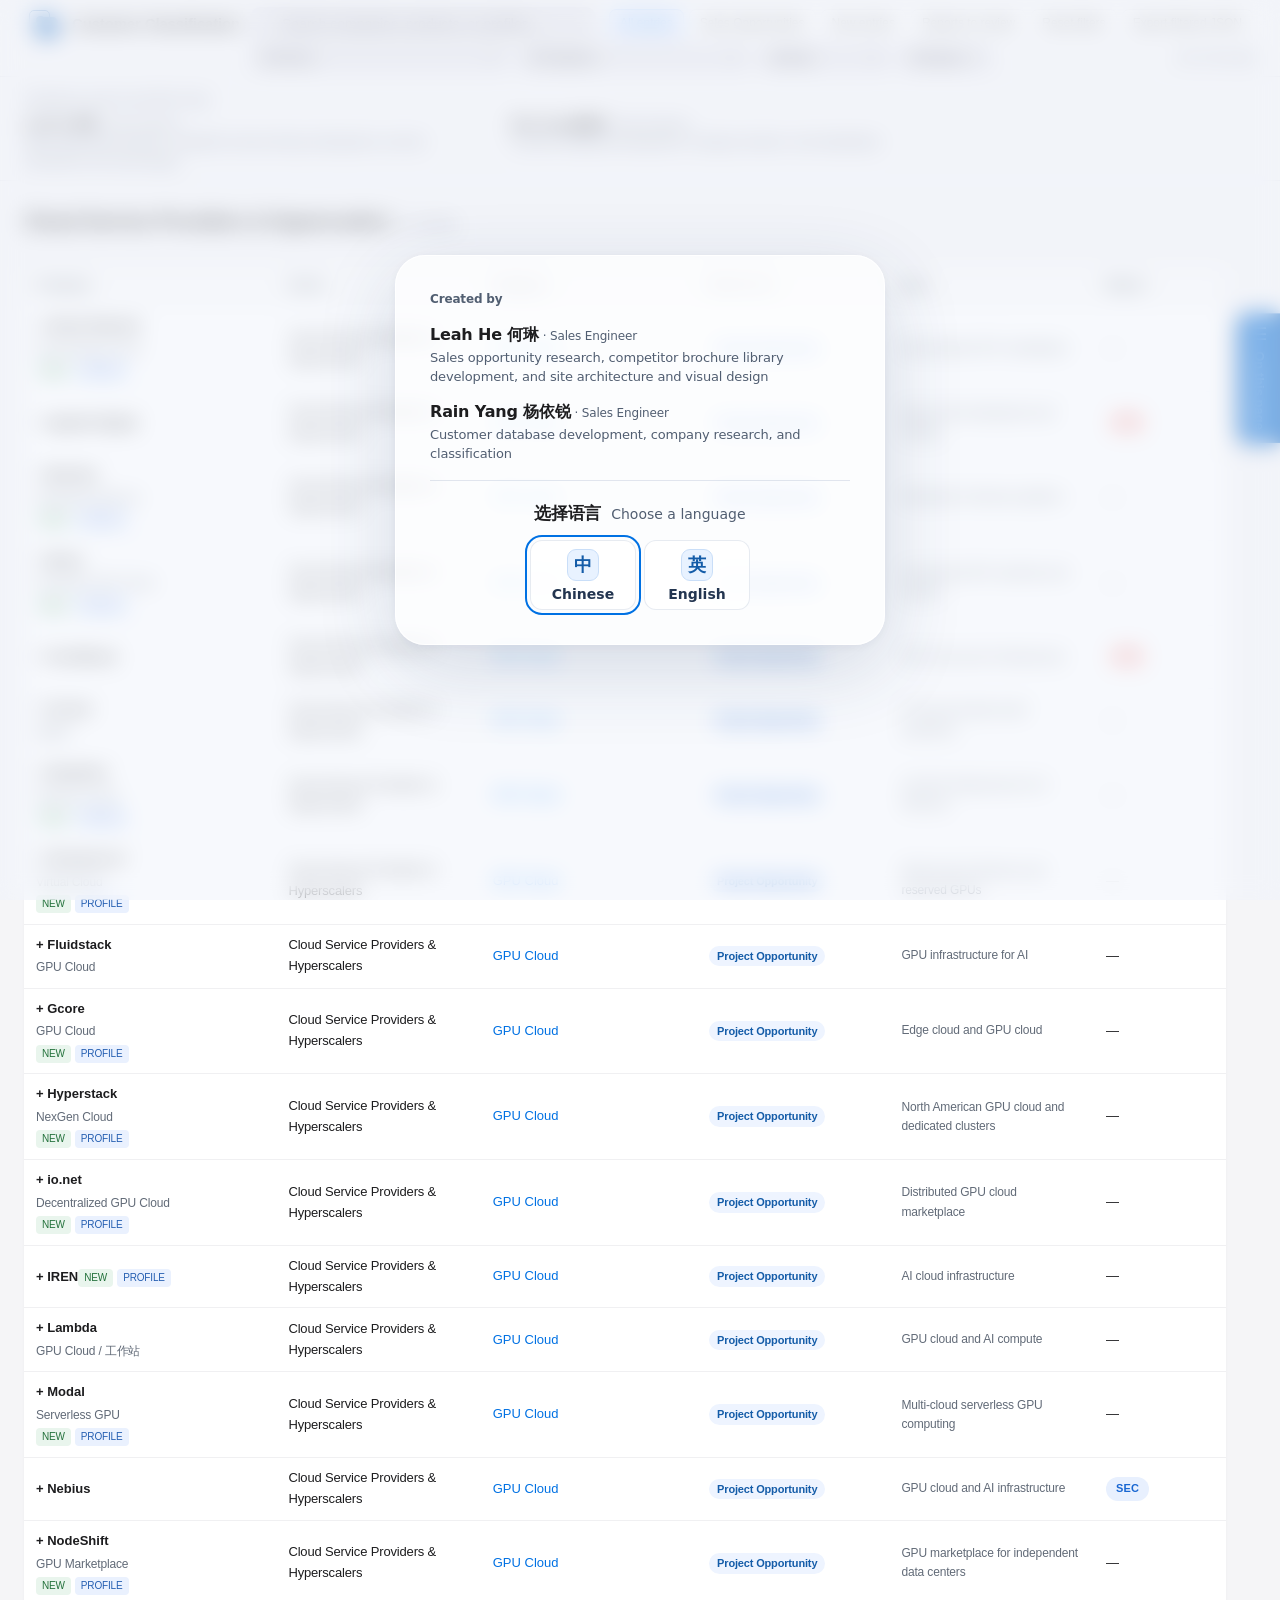
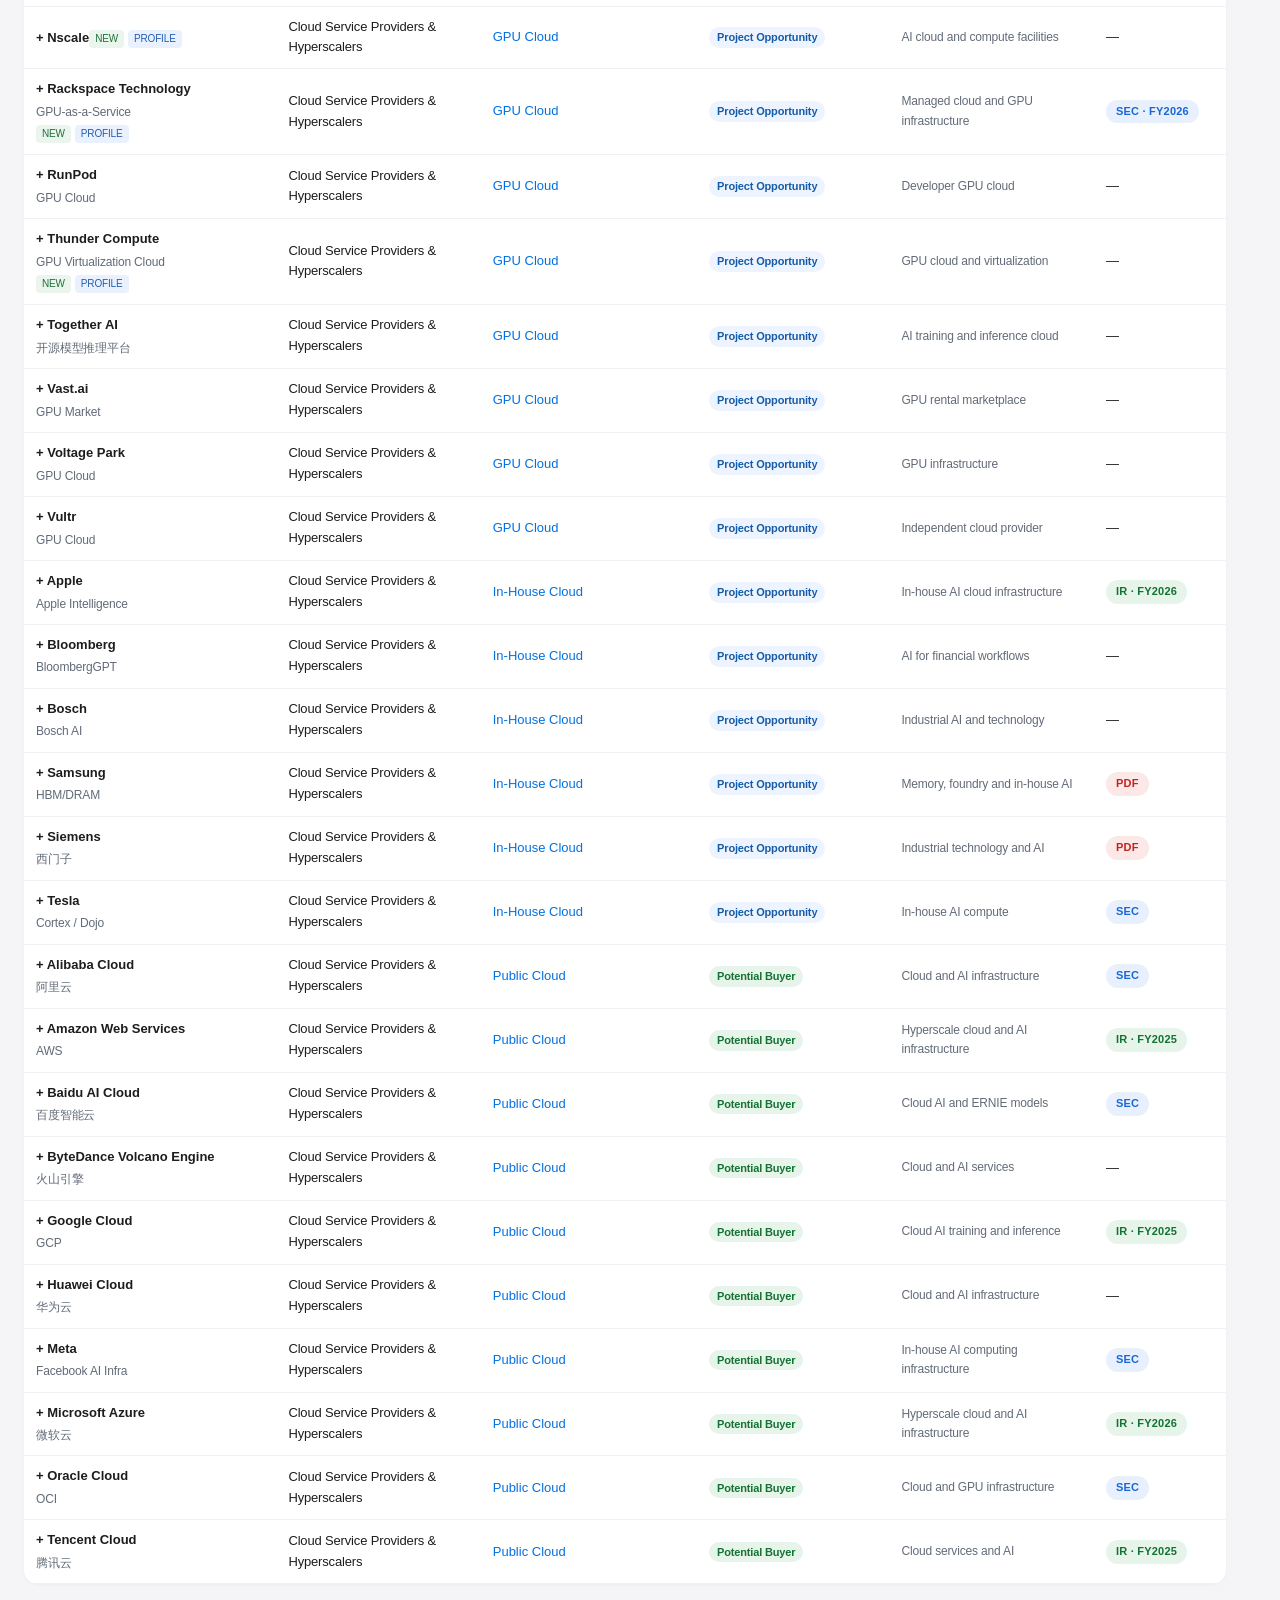
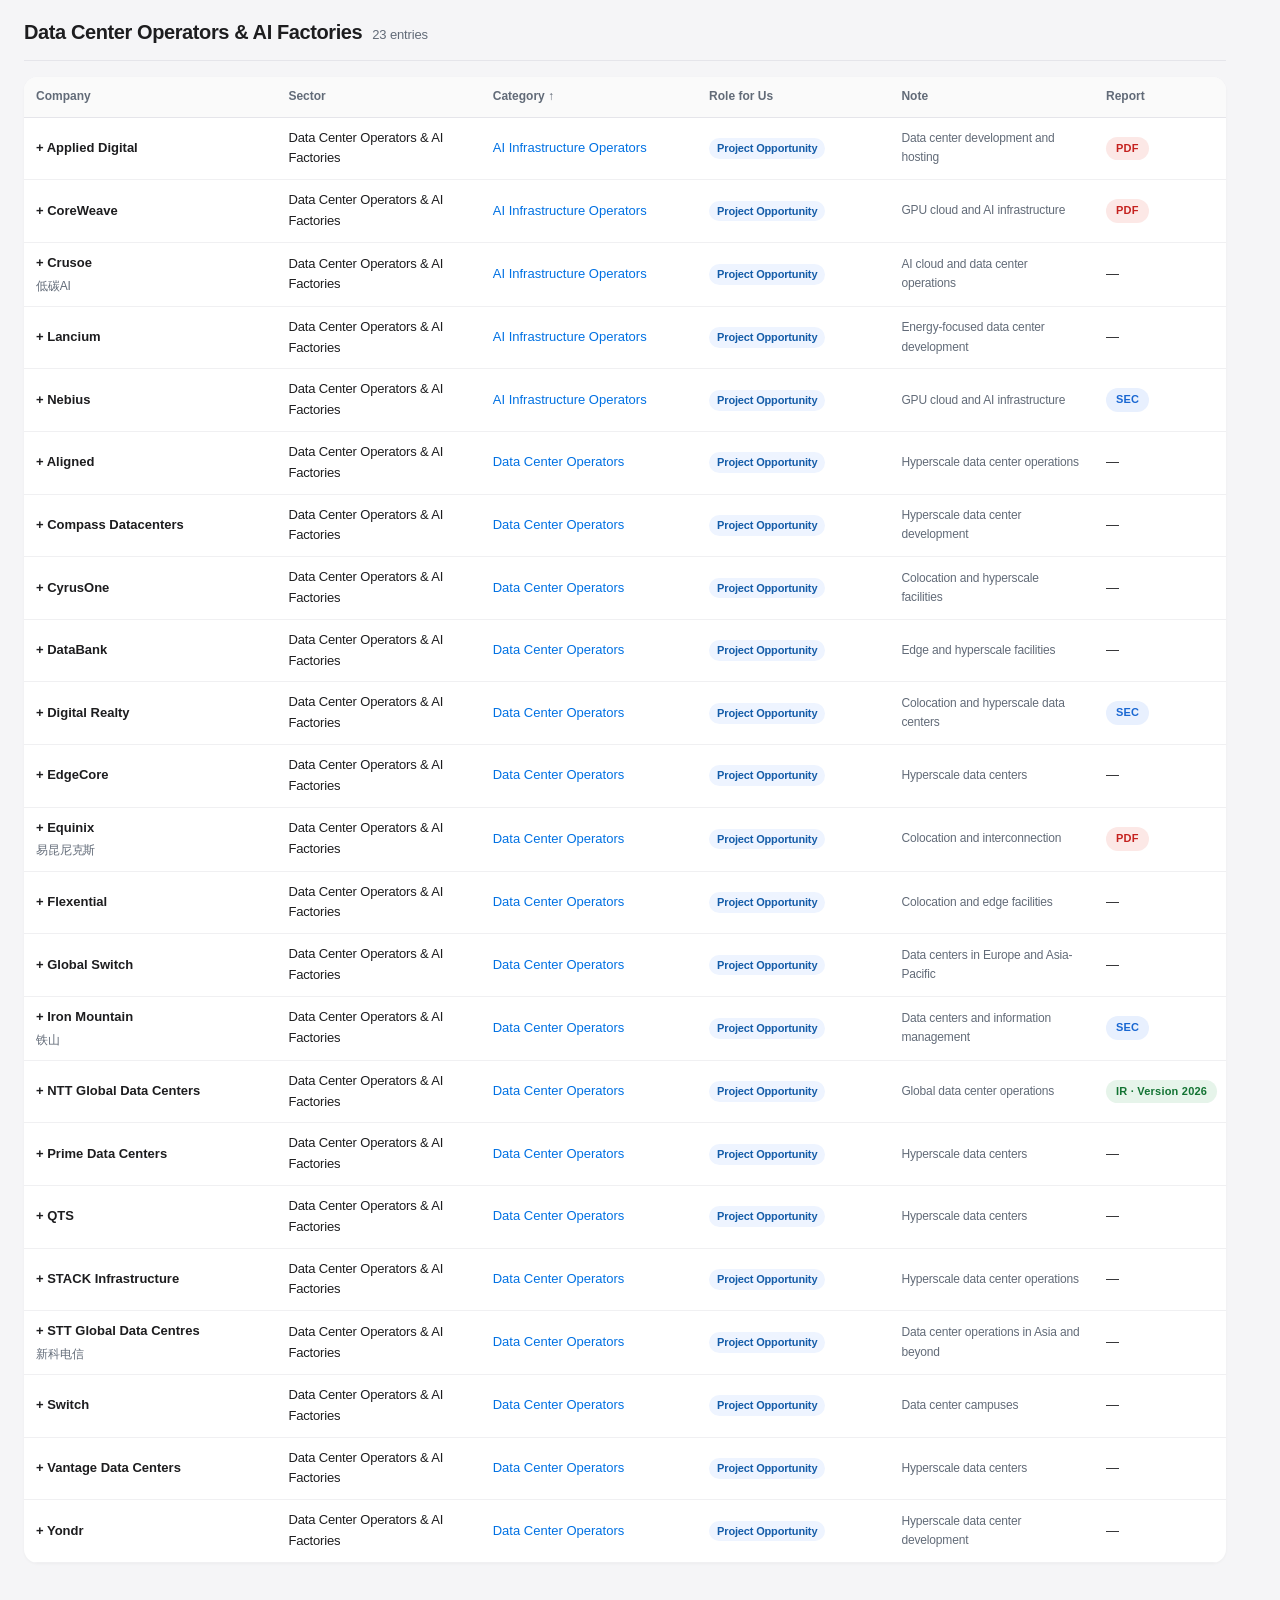
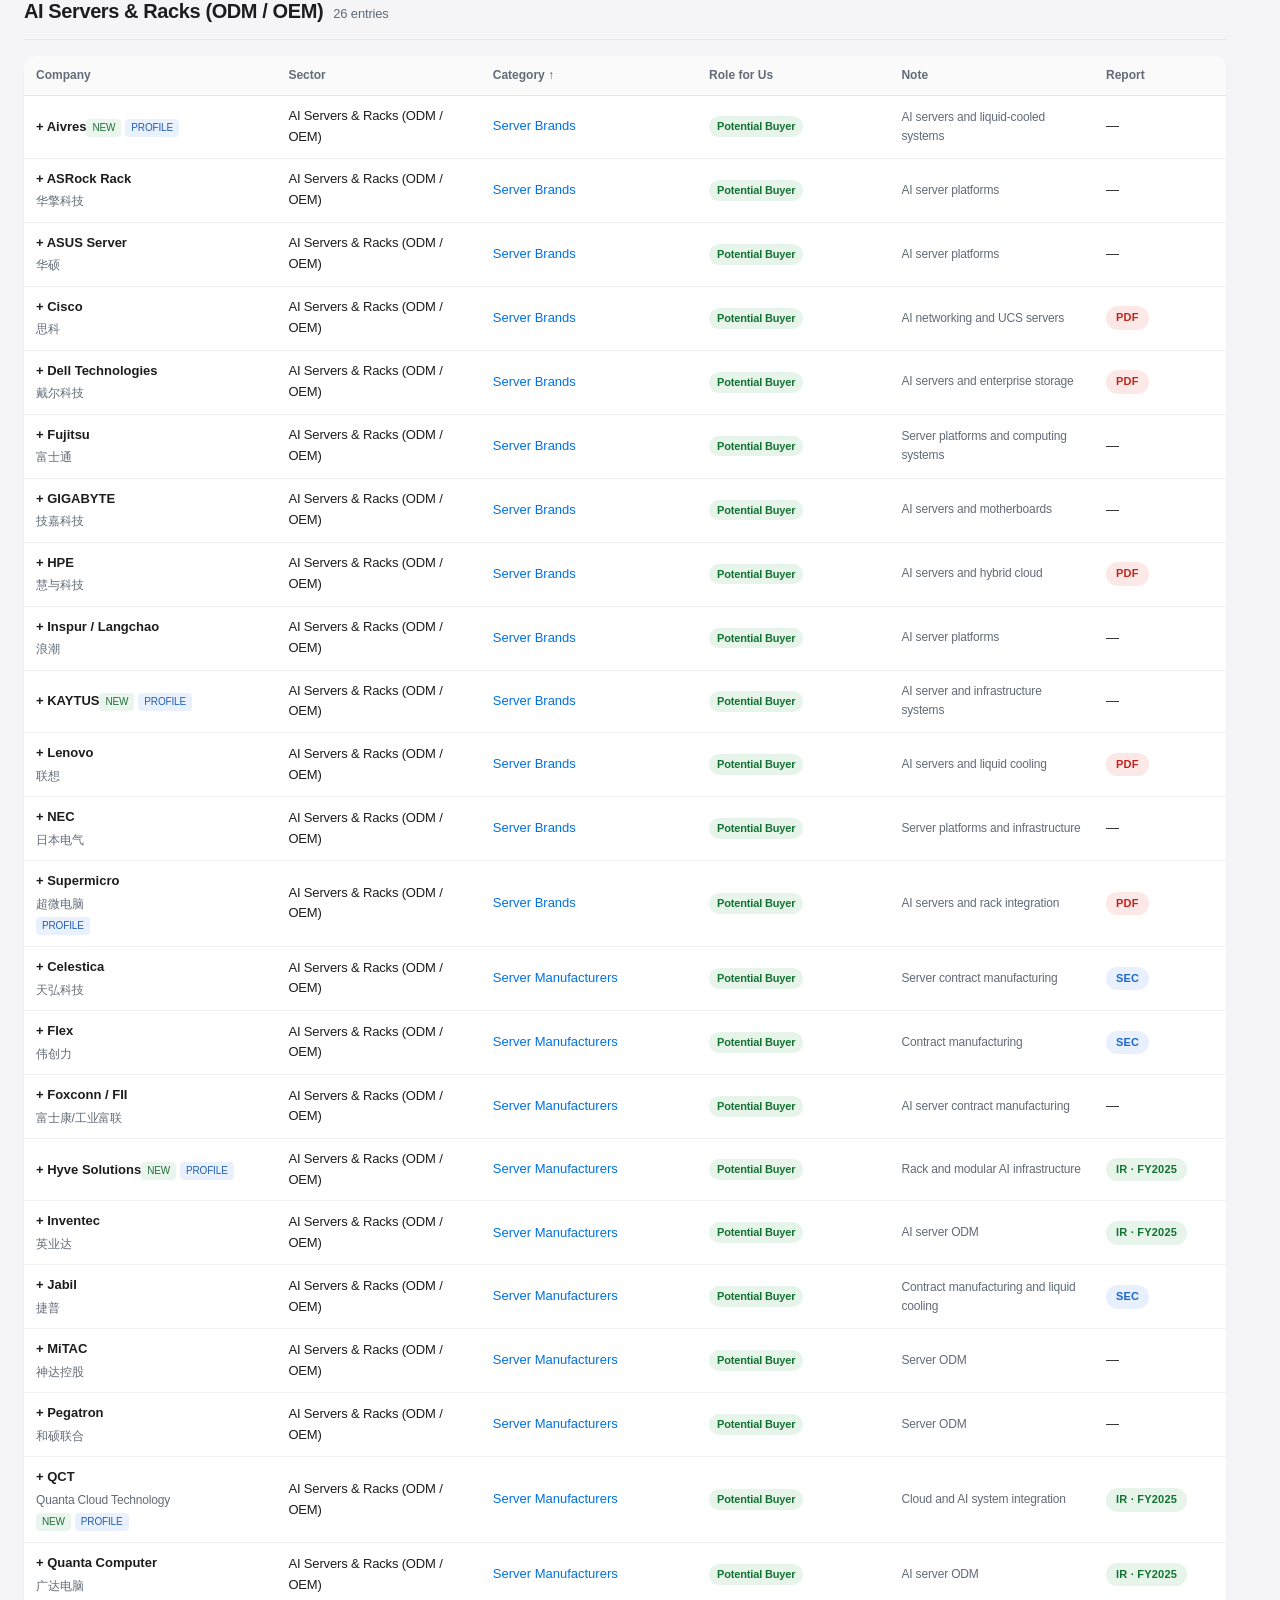
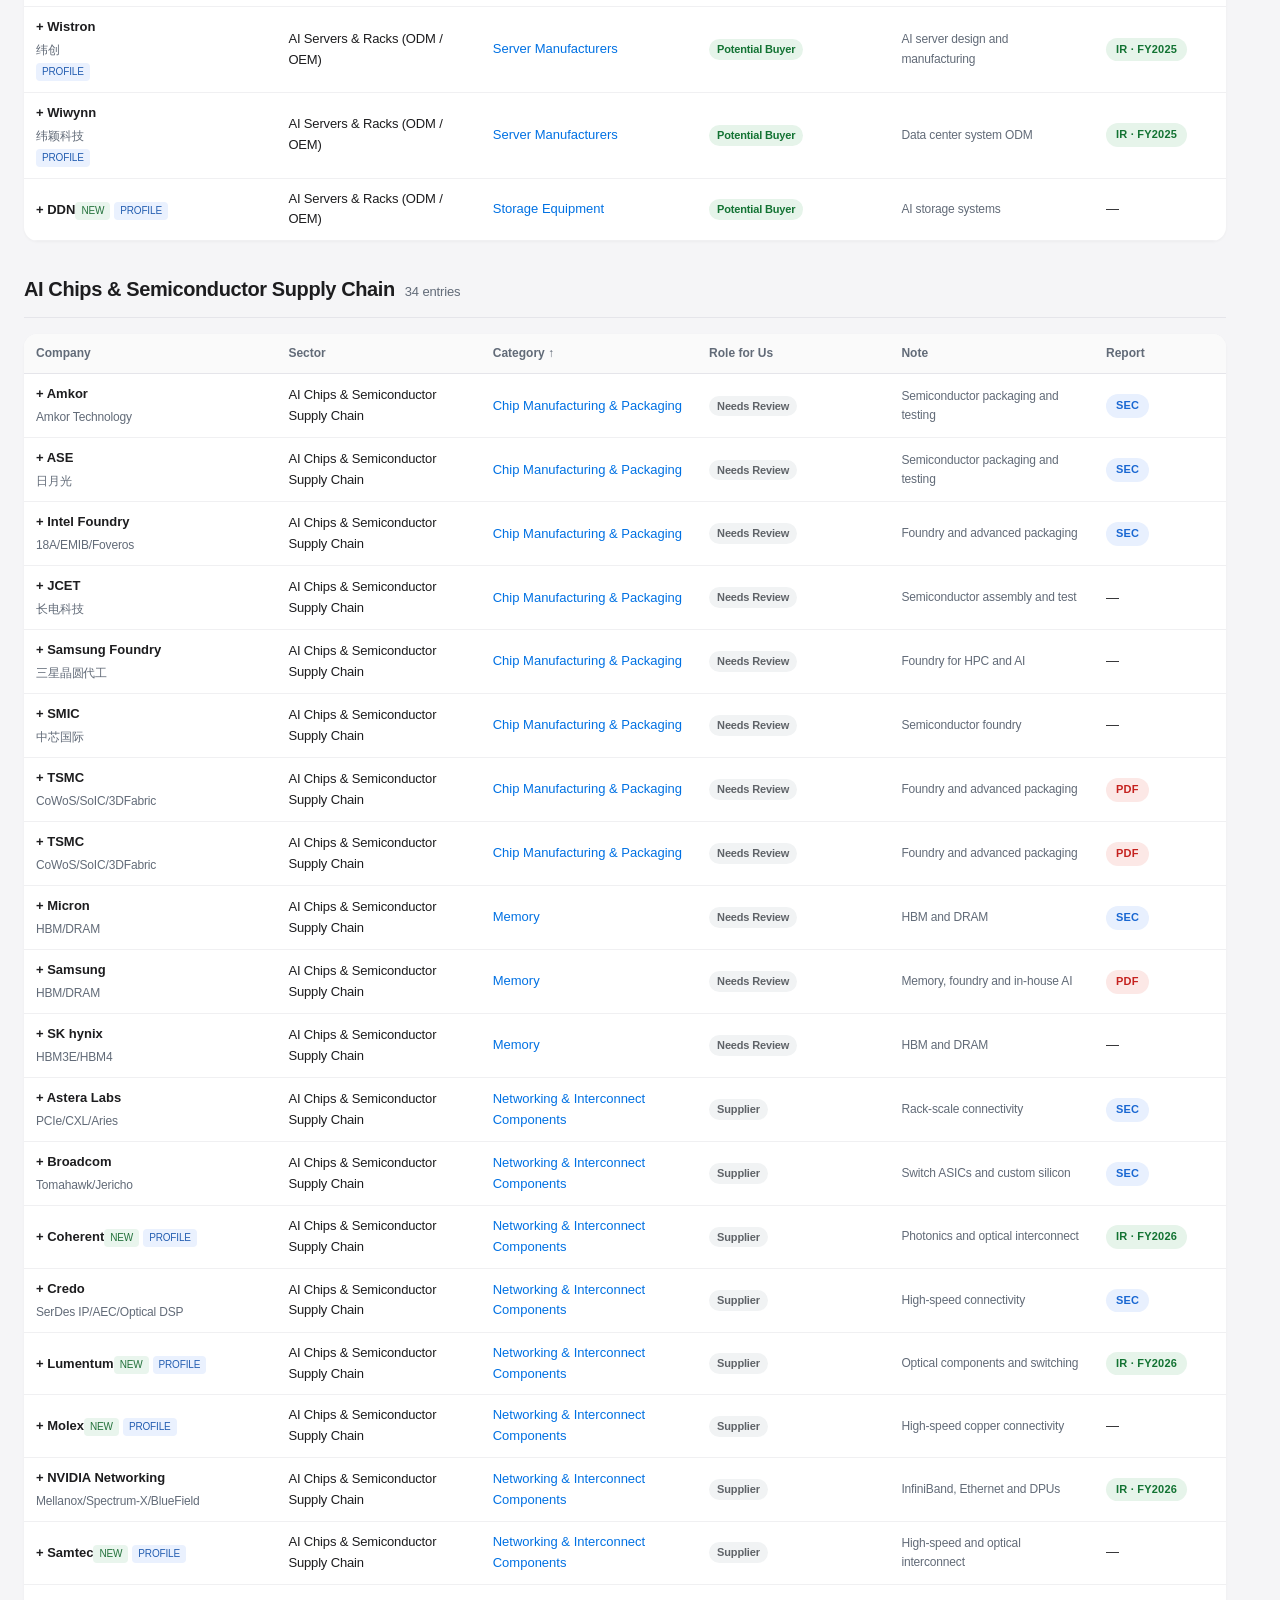
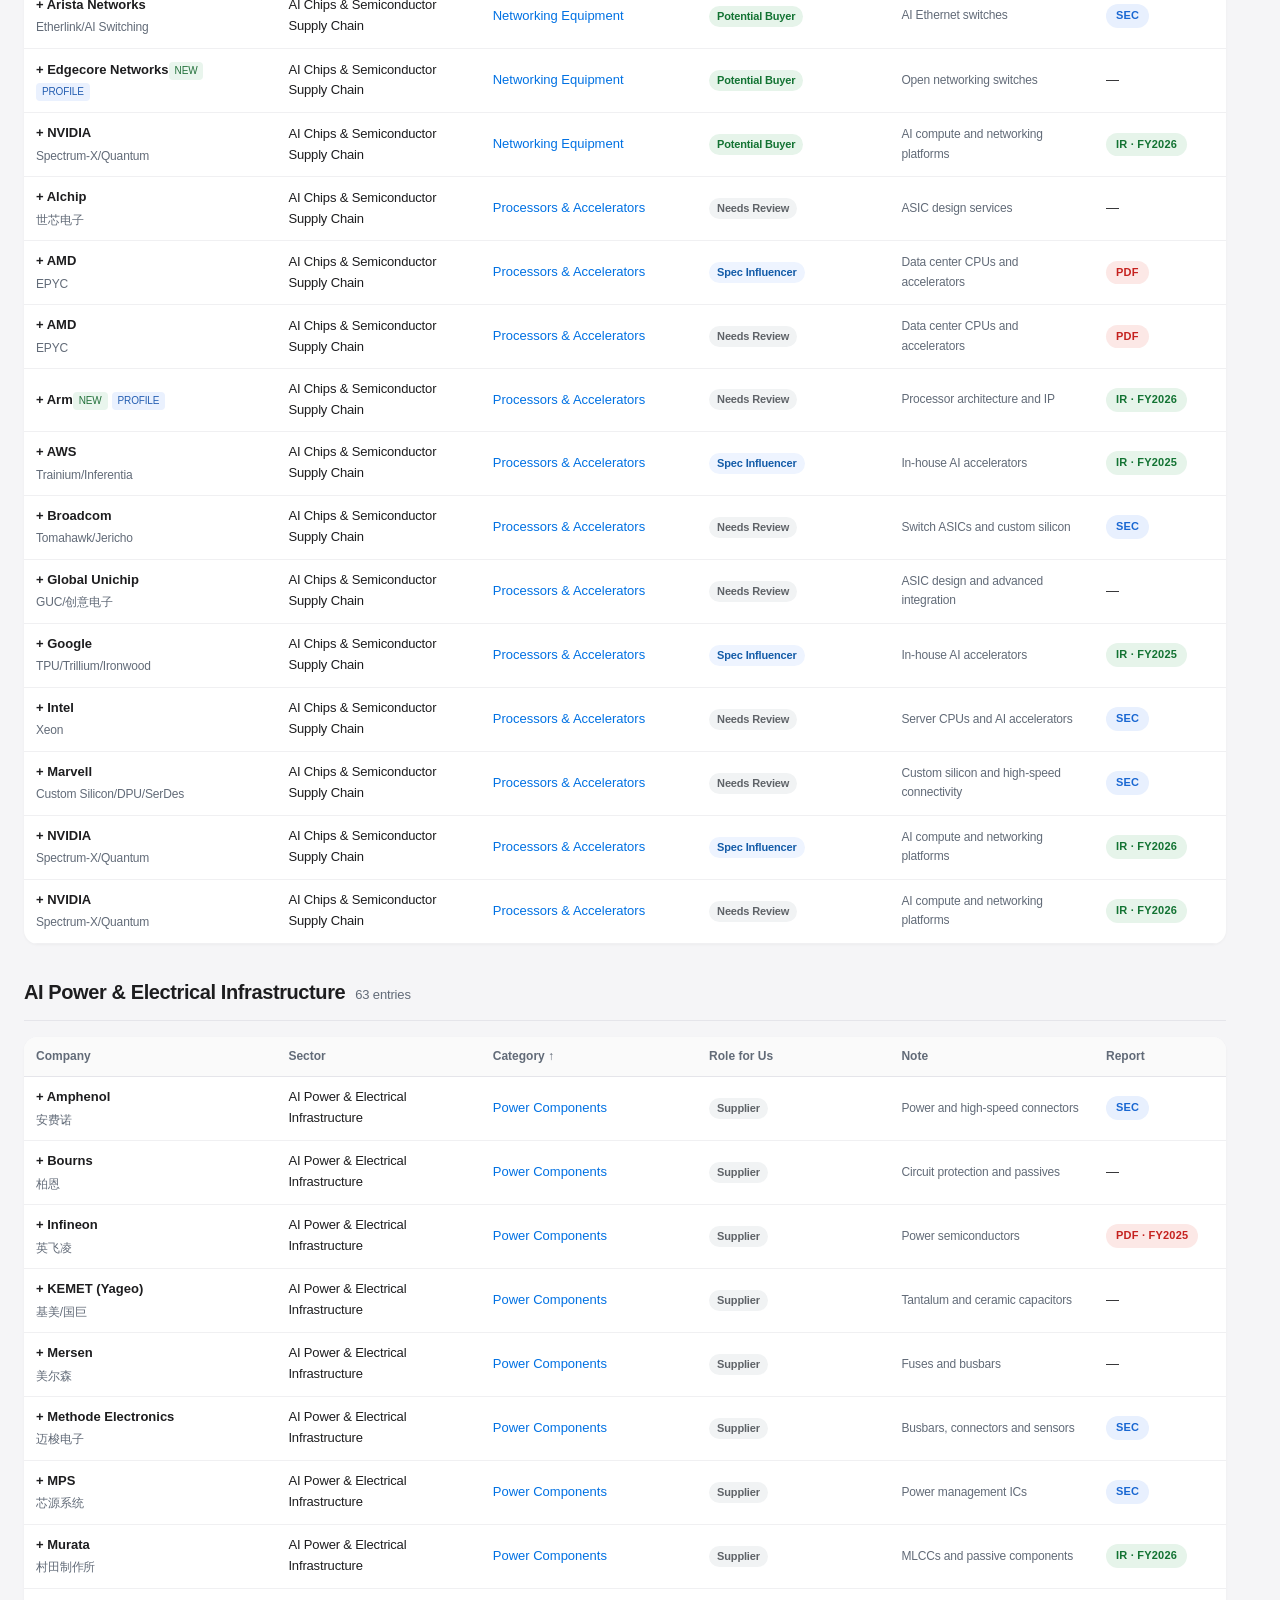
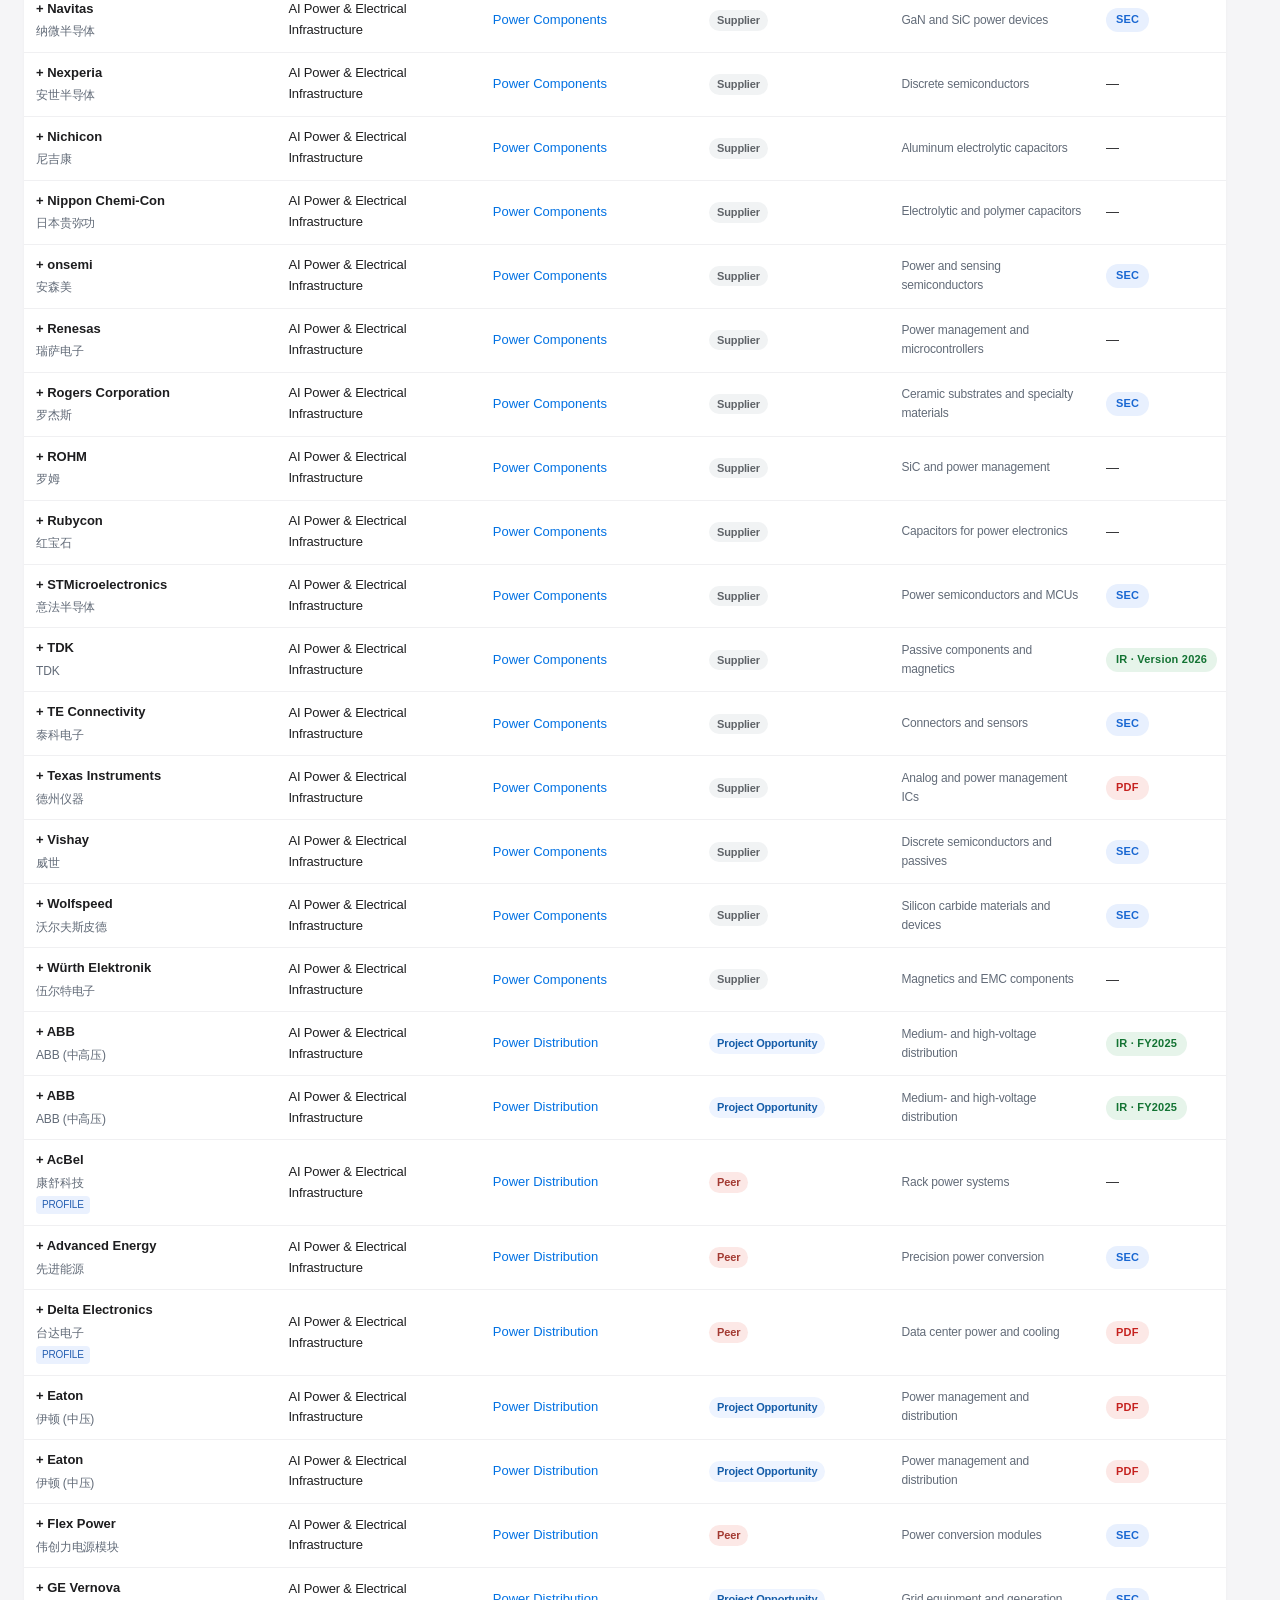
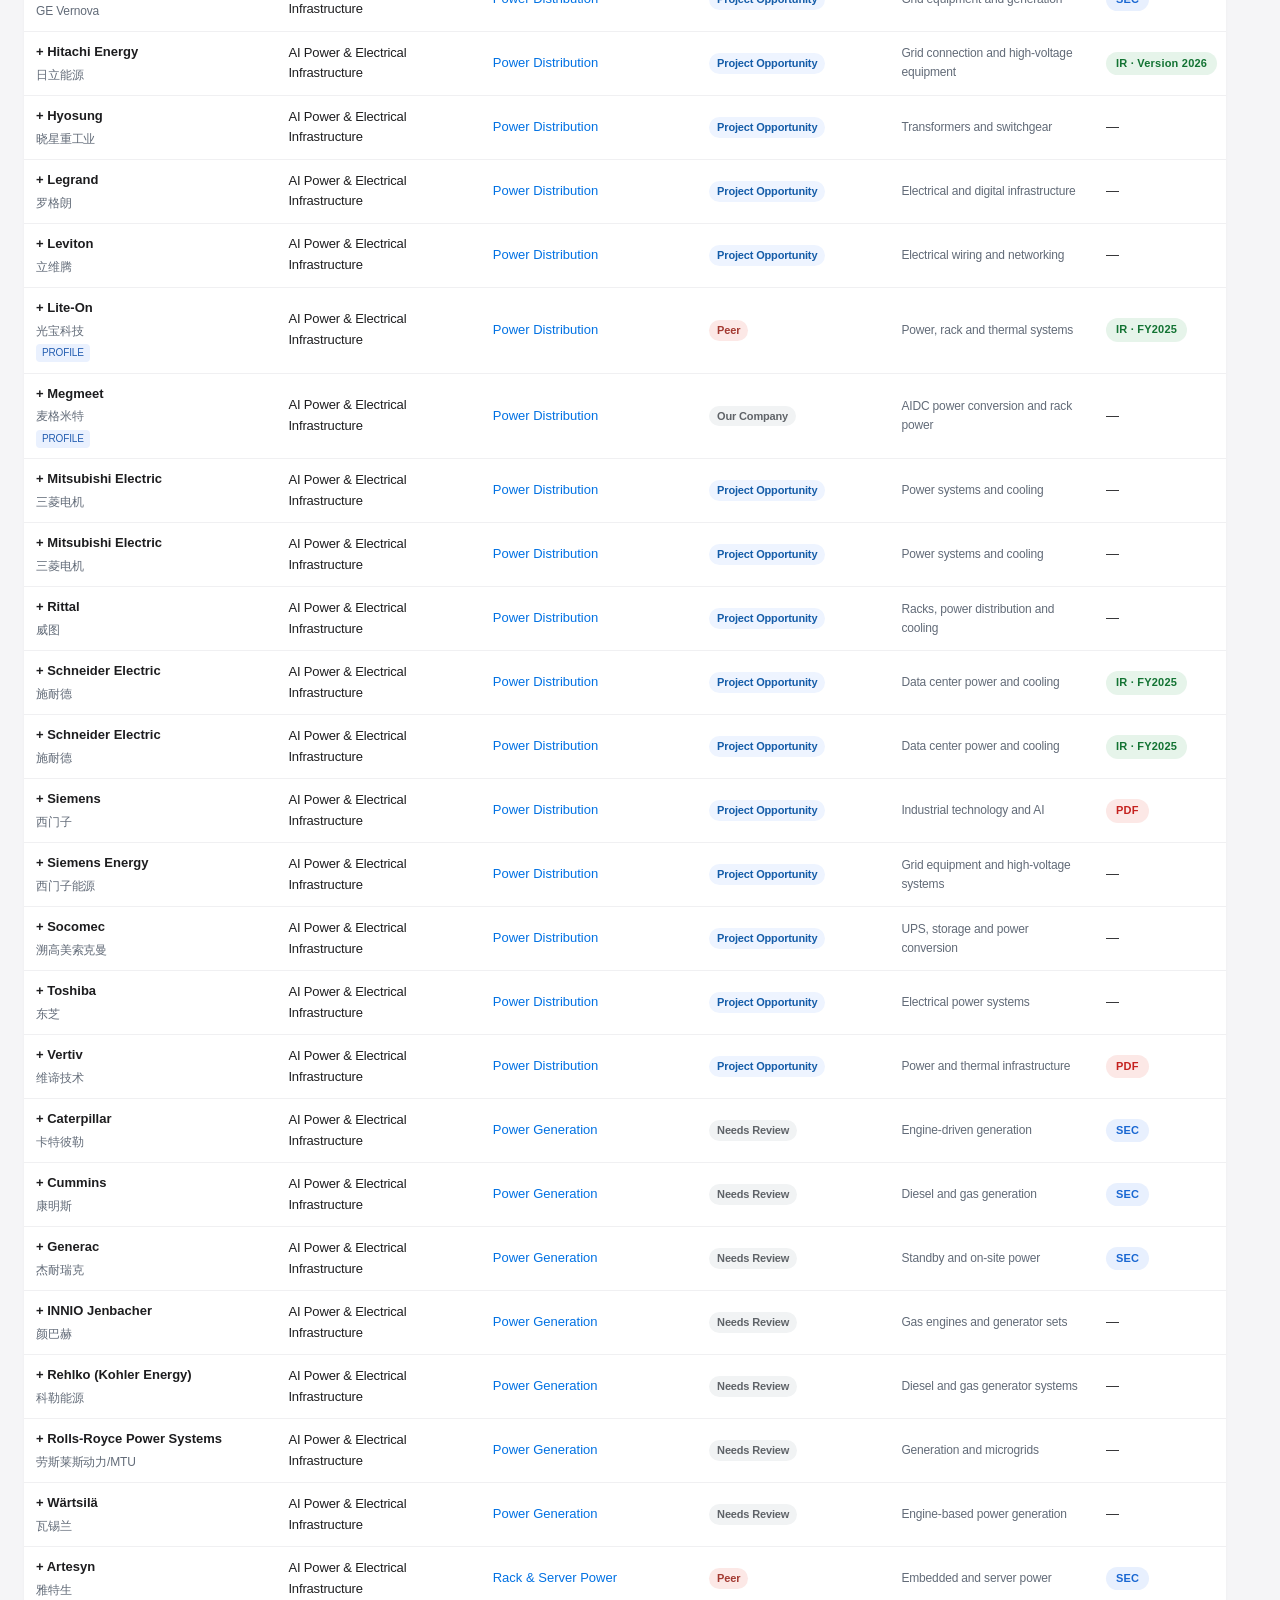
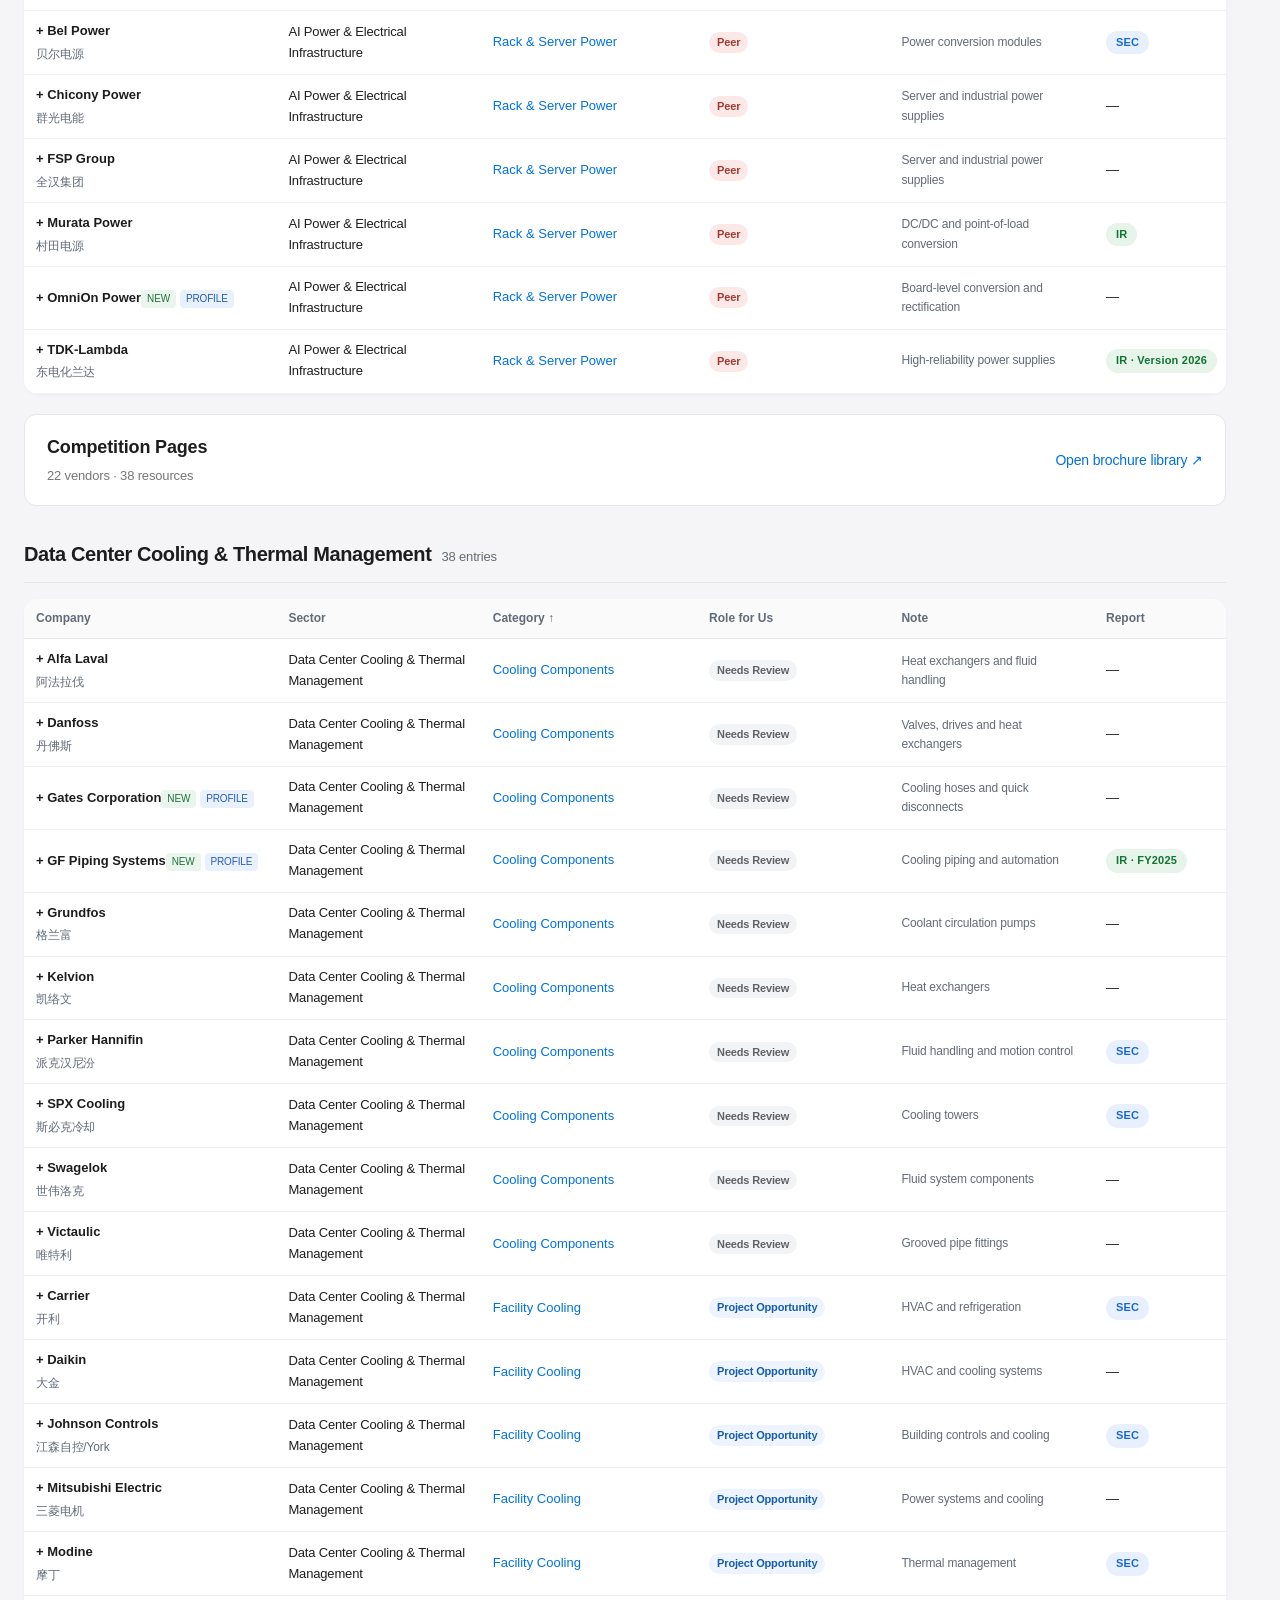
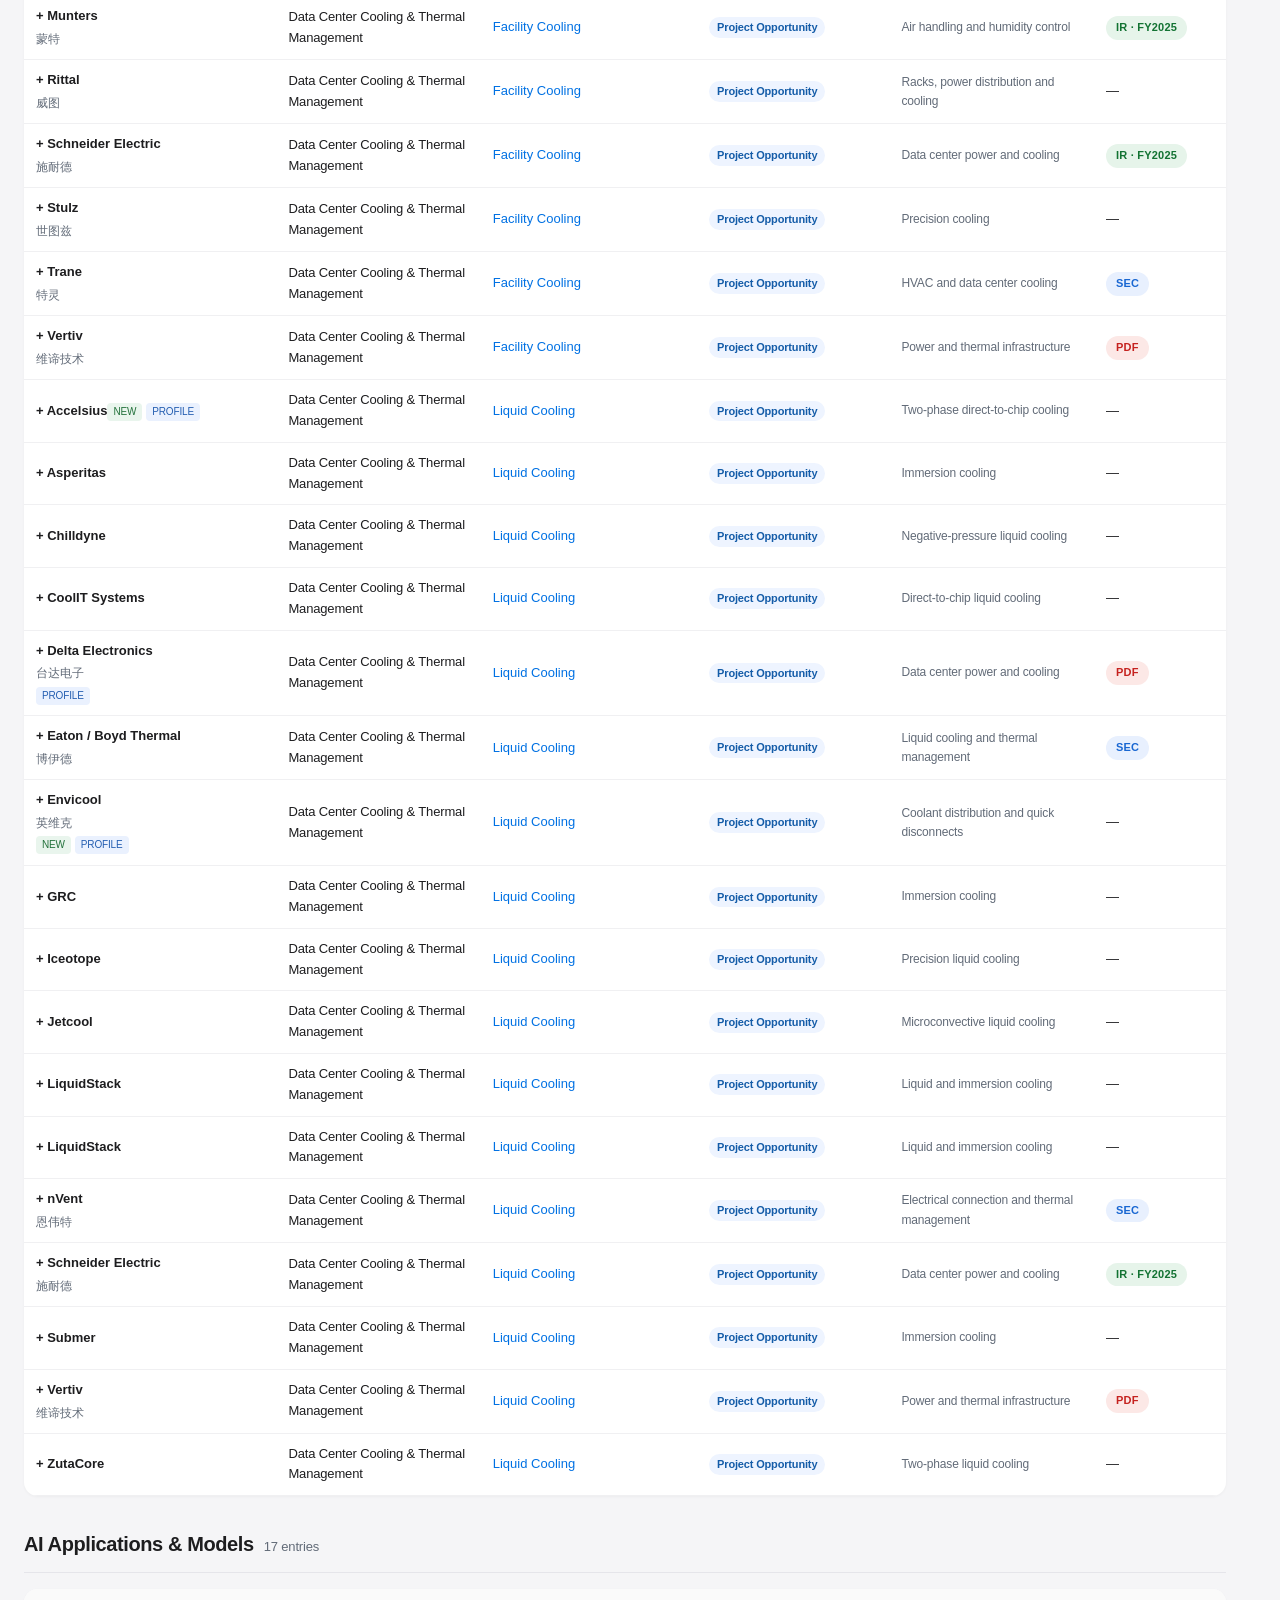
==== commit 1a42783b: "Show customer and opportunity sections in one directory" ====
--- a/index.html
+++ b/index.html
@@ -1,4 +1,4 @@
-<!doctype html><html lang="en"><head><meta charset="utf-8"><meta name="viewport" content="width=device-width,initial-scale=1"><title>AIDC Company & Reports Database</title><style>
+<!doctype html><html lang="en"><head><meta charset="utf-8"><meta name="viewport" content="width=device-width,initial-scale=1"><title>Customer Classification</title><style>
   :root {
     --bg: #f5f5f7;
     --card: #ffffff;
@@ -184,8 +184,8 @@
 
 .site-credits{max-width:1640px;margin:0 auto;padding:14px 24px 10px;border-bottom:1px solid var(--border);color:var(--text-secondary);font-size:12px;line-height:1.5}.site-credits p{margin:0}.site-credits-grid{display:grid;grid-template-columns:repeat(2,minmax(0,1fr));gap:8px 24px;max-width:950px;margin:6px 0 0;text-align:left}.site-credits strong{color:var(--text);font-weight:650}.site-credits-role{font-size:.95em}.site-credits-work{line-height:1.55}@media(max-width:600px){.site-credits-grid{grid-template-columns:1fr}}
 .directory-category{font:inherit;color:var(--accent);background:none;border:0;padding:0;text-align:left;cursor:pointer}.directory-category:hover{text-decoration:underline}.directory-category:focus-visible{outline:2px solid var(--accent);outline-offset:3px}
-</style><link rel="stylesheet" href="language-switch.css"><link rel="stylesheet" href="customer-navigation.css?v=outline-edge-tab"></head><body>
-<nav class="nav"><div class="nav-inner"><a class="language-switch" lang="en" href="zh.html" data-alternate="zh.html" aria-label="Switch to Chinese" title="Switch to Chinese"><span aria-hidden="true">C</span><span aria-hidden="true">E</span></a><time class="nav-title" datetime="2026-11-17">2026.11.18 UPDATED</time><input aria-label="Search companies, products, or profiles" id="search" placeholder="Search companies, products, or profiles…"><div class="toolbar" id="views"><button data-view="all" class="active">All entries</button><button data-view="sales">Sales Opportunities</button><button data-view="new">New entries</button><button data-view="pending">Reports to review</button><button id="reset">Reset filters</button><button id="export">Export filtered JSON</button></div><div class="customer-filters" id="customerFilters"><select aria-label="Filter by sector" id="sectorFilter"><option value="">All Sectors</option></select><select aria-label="Filter by category" id="categoryFilter"><option value="">All Categories</option></select><select aria-label="Filter by report type" id="linkFilter"><option value="">All Reports</option><option>SEC</option><option>PDF</option><option>IR</option><option>Private</option><option>Review</option></select><select id="roleFilter" aria-label="Roles"><option value="">All Roles</option></select><span class="nav-stats" id="navStats" aria-live="polite"></span></div></div></nav>
+</style><link rel="stylesheet" href="language-switch.css"><link rel="stylesheet" href="customer-navigation.css?v=combined-outline"></head><body>
+<nav class="nav"><div class="nav-inner"><a class="language-switch" lang="en" href="zh.html" data-alternate="zh.html" aria-label="Switch to Chinese" title="Switch to Chinese"><span aria-hidden="true">C</span><span aria-hidden="true">E</span></a><span class="nav-title">Customer Classification</span><input aria-label="Search companies, products, or profiles" id="search" placeholder="Search companies, products, or profiles…"><div class="toolbar" id="views"><button data-view="all" class="active">All entries</button><button data-view="sales">Sales Opportunities</button><button data-view="new">New entries</button><button data-view="pending">Reports to review</button><button id="reset">Reset filters</button><button id="export">Export filtered JSON</button></div><div class="customer-filters" id="customerFilters"><select aria-label="Filter by sector" id="sectorFilter"><option value="">All Sectors</option></select><select aria-label="Filter by category" id="categoryFilter"><option value="">All Categories</option></select><select id="roleFilter" aria-label="Roles"><option value="">All Roles</option></select><select aria-label="Filter by report type" id="linkFilter"><option value="">All Reports</option><option>SEC</option><option>PDF</option><option>IR</option><option>Private</option><option>Review</option></select><span class="nav-stats" id="navStats" aria-live="polite"></span></div></div></nav>
 <div class="site-credits"><p>Created by Leah He and Rain Yang</p><div class="site-credits-grid"><div><p><strong>Leah He 何琳</strong> <span class="site-credits-role">· Sales Engineer</span></p><p class="site-credits-work">Sales opportunity research, competitor brochure library development, and site architecture and visual design</p></div><div><p><strong>Rain Yang 杨依锐</strong> <span class="site-credits-role">· Sales Engineer</span></p><p class="site-credits-work">Customer database development, company research, and classification</p></div></div></div>
 <div class="page-layout"><button type="button" id="outlineToggle" class="outline-edge-tab" aria-haspopup="dialog" aria-controls="outlineDrawer"><span class="outline-edge-icon" aria-hidden="true">☰</span><span class="outline-edge-label">On this page</span></button><dialog class="page-outline" id="outlineDrawer" aria-labelledby="outlineTitle"><header class="outline-header"><h2 id="outlineTitle">On this page</h2><button type="button" id="outlineClose" aria-label="Close contents" autofocus>×</button></header><nav aria-labelledby="outlineTitle"><ul id="outlineLinks"></ul></nav></dialog><main class="main">
 <div id="content"></div>
@@ -1557,7 +1557,12 @@
   if(event.clientX<left||event.clientX>right||event.clientY<top||event.clientY>bottom)outlineDrawer.close();
 });
 outlineLinks.addEventListener('click',event=>{
-  if(event.target.closest('a')&&!event.ctrlKey&&!event.metaKey&&!event.shiftKey&&!event.altKey)outlineDrawer.close();
+  const link=event.target.closest('a[data-outline-view]');
+  if(!link||event.ctrlKey||event.metaKey||event.shiftKey||event.altKey)return;
+  event.preventDefault();
+  outlineDrawer.close();
+  if(link.href!==location.href)history.pushState(null,'',link.href);
+  openOutlineLocation();
 });
 const topNav=document.querySelector('.nav');
 const viewToolbar=document.getElementById('views');
@@ -1588,28 +1593,62 @@
 function queueOutlineUpdate(){
   if(!outlineFrame)outlineFrame=requestAnimationFrame(updateOutline);
 }
+const outlineGroups = [
+  {
+    view:'all',
+    title:"Customer Pool",
+    root:'content',
+    entries:[
+      ...getSectors().map(sector=>['sector-'+encodeURIComponent(sectorAnchorName(sector)),sector]),
+      ['brochure-library',"Competition Pages"]
+    ]
+  },
+  {
+    view:'sales',
+    title:"Sales Opportunities",
+    root:'role-validation',
+    entries:[
+      ...[["opportunity-paths","Research Approach"],["customer-pool-tiers","Prospect Segments"],["customer-entry-standard","Qualification Criteria"],["public-evidence-boundary","What Public Sources Can Verify"]],
+      ...CASE_GROUPS.map(group=>[group.id,group.title])
+    ]
+  }
+];
+
+function outlineLink(id,title,view){
+  const link=document.createElement('a');
+  const url=new URL(location.href);
+  if(view==='all')url.searchParams.delete('view');
+  else url.searchParams.set('view',view);
+  url.hash=encodeURIComponent(id);
+  link.href=url.href;
+  link.dataset.outlineView=view;
+  link.textContent=title;
+  return link;
+}
+
 function renderOutline(){
   outlineLinks.replaceChildren();
-  outlineEntries=Array.from(document.querySelectorAll('main [data-outline-target]'),target=>{
+  outlineEntries=[];
+  for(const group of outlineGroups){
     const item=document.createElement('li');
-    const link=document.createElement('a');
-    const heading=target.matches('.section')?target.querySelector('h2'):target;
-    const level=Number(target.dataset.outlineLevel)||(heading.matches('h1,h2,h3,h4,h5,h6')?Number(heading.tagName[1]):2);
-    item.style.setProperty('--outline-indent',level-1);
-    link.href='#'+encodeURIComponent(target.id);
-    const title=document.createElement('span');
-    title.className='outline-title';
-    title.textContent=heading.textContent.trim();
-    link.append(title);
-    if(target.dataset.outlineNote){
-      const note=document.createElement('span');
-      note.className='outline-note';
-      note.textContent=target.dataset.outlineNote;
-      link.append(note);
+    item.className='outline-group';
+    const groupLink=outlineLink(group.root,group.title,group.view);
+    groupLink.className='outline-group-title';
+    const children=document.createElement('ul');
+    for(const [id,title] of group.entries){
+      const row=document.createElement('li');
+      const link=outlineLink(id,title,group.view);
+      row.append(link);
+      children.append(row);
+      const target=document.getElementById(id);
+      if(target)outlineEntries.push({target,link});
     }
-    item.append(link);
+    item.append(groupLink,children);
     outlineLinks.append(item);
-    return {target,link};
+  }
+  outlineEntries.sort((a,b)=>{
+    if(a.target===b.target)return 0;
+    return a.target.compareDocumentPosition(b.target)&Node.DOCUMENT_POSITION_FOLLOWING?-1:1;
   });
   updateOutline();
 }
@@ -1628,11 +1667,22 @@
     return;
   }
   if(e.target.closest('a,details'))return;const row=e.target.closest('[data-row]');if(row)toggle(row.dataset.row);});
-document.getElementById('views').addEventListener('click',e=>{const b=e.target.closest('[data-view]');if(b){activeView=b.dataset.view;if(activeView==='all'){['search','sectorFilter','categoryFilter','linkFilter','roleFilter'].forEach(id=>document.getElementById(id).value='');fillOptions('categoryFilter',getCategories(''));history.replaceState(null,'',location.pathname+location.search);}render();}});
+document.getElementById('views').addEventListener('click',e=>{
+  const button=e.target.closest('[data-view]');
+  if(!button)return;
+  activeView=button.dataset.view;
+  if(activeView==='all')clearOutlineFilters();
+  const url=new URL(location.href);
+  url.hash='';
+  if(activeView==='all')url.searchParams.delete('view');
+  else url.searchParams.set('view',activeView);
+  history.replaceState(null,'',url.href);
+  render();
+});
 document.getElementById('search').addEventListener('input',render);
 document.getElementById('sectorFilter').addEventListener('change',()=>{const s=document.getElementById('sectorFilter').value;if(s&&activeView==='sales')activeView='all';fillOptions('categoryFilter',getCategories(s));render();});
 ['categoryFilter','linkFilter','roleFilter'].forEach(id=>document.getElementById(id).addEventListener('change',render));
-document.getElementById('reset').addEventListener('click',()=>{['search','sectorFilter','categoryFilter','linkFilter','roleFilter'].forEach(id=>document.getElementById(id).value='');activeView='all';history.replaceState(null,'',location.pathname+location.search);sortKey='category';sortAsc=true;expanded.clear();fillOptions('categoryFilter',getCategories(document.getElementById('sectorFilter').value));render();});
+document.getElementById('reset').addEventListener('click',()=>{['search','sectorFilter','categoryFilter','linkFilter','roleFilter'].forEach(id=>document.getElementById(id).value='');activeView='all';const url=new URL(location.href);url.hash='';url.searchParams.delete('view');history.replaceState(null,'',url.href);sortKey='category';sortAsc=true;expanded.clear();fillOptions('categoryFilter',getCategories(document.getElementById('sectorFilter').value));render();});
 document.getElementById('export').addEventListener('click',()=>{const url=URL.createObjectURL(new Blob([JSON.stringify(activeView === 'sales' ? filteredData : filteredData.map(company => ({ ...company, specialty: company.category, category: categoryName(company), role_for_us: OPPORTUNITY_ROLES[commercialProfile(company).role].label })),null,2)],{type:'application/json;charset=utf-8'}));const a=document.createElement('a');a.href=url;a.download=activeView==='sales'?'project-role-evidence-2026-11-18.json':'aidc-filtered-2026-11-18.json';a.click();setTimeout(()=>URL.revokeObjectURL(url),1000);});
 const roleFilter=document.getElementById('roleFilter');
 Object.entries(OPPORTUNITY_ROLES).forEach(([key,role])=>roleFilter.add(new Option(role.label,key)));
@@ -1640,23 +1690,44 @@
 
 
 function sectorAnchorName(sector) { return ({"AI Applications & Models":"AI应用 / 模型公司","Cloud Service Providers & Hyperscalers":"云厂商（CSP）/ Hyperscaler","Data Center Operators & AI Factories":"数据中心业主 / Colo / AI Factory","AI Servers & Racks (ODM / OEM)":"AI 服务器 / Rack / ODM / OEM","AI Chips & Semiconductor Supply Chain":"AI 芯片 / 半导体供应链","AI Power & Electrical Infrastructure":"AI 电力与功率电子基础设施","Data Center Cooling & Thermal Management":"AI 数据中心冷却与热管理系统"})[sector] ?? sector; }
-function openLinkedPowerSector(){
-  let anchor;
-  try{anchor=decodeURIComponent(location.hash.slice(1));}catch{return;}
-  const power="AI Power & Electrical Infrastructure";
-  if(!['sector-'+encodeURIComponent(sectorAnchorName(power)),'product-brochures','brochure-library'].includes(anchor))return;
-  if(activeView!=='all'||!document.getElementById(anchor)){
-    activeView='all';
-    if(!document.getElementById(anchor)){
-      ['search','sectorFilter','categoryFilter','linkFilter','roleFilter'].forEach(id=>document.getElementById(id).value='');
-      fillOptions('categoryFilter',getCategories(''));
-    }
+function clearOutlineFilters(){
+  for(const id of ['search','sectorFilter','categoryFilter','linkFilter','roleFilter']){
+    document.getElementById(id).value='';
+  }
+  fillOptions('categoryFilter',getCategories(''));
+}
+
+function openOutlineLocation(){
+  let id;
+  try{id=decodeURIComponent(location.hash.slice(1));}catch{return;}
+  const group=outlineGroups.find(item=>item.root===id||item.entries.some(([anchor])=>anchor===id));
+  const view=group?.view||(id==='product-brochures'?'all':null);
+  if(!view)return;
+  if(activeView!==view||!document.getElementById(id)){
+    activeView=view;
+    clearOutlineFilters();
     render();
   }
-  requestAnimationFrame(()=>{updateOutline();document.getElementById(anchor)?.scrollIntoView({block:'start'});});
+  requestAnimationFrame(()=>{
+    updateOutline();
+    const target=document.getElementById(id);
+    if(id==='content')window.scrollTo({top:0});
+    else target?.scrollIntoView({block:'start'});
+  });
 }
-window.addEventListener('hashchange',openLinkedPowerSector);
-openLinkedPowerSector();
+
+window.addEventListener('hashchange',openOutlineLocation);
+window.addEventListener('popstate',()=>{
+  if(location.hash){
+    openOutlineLocation();
+    return;
+  }
+  const requested=new URLSearchParams(location.search).get('view')||'all';
+  if(activeView!==requested){
+    document.querySelector(`#views button[data-view="${CSS.escape(requested)}"]`)?.click();
+  }
+});
+openOutlineLocation();
 </script><script src="language-switch.js"></script></body></html>
 
 
--- a/customer-navigation.css
+++ b/customer-navigation.css
@@ -217,3 +217,27 @@
     width: 36px;
   }
 }
+
+
+.page-outline .outline-group + .outline-group {
+  margin-top: 14px;
+  padding-top: 12px;
+  border-top: 1px solid var(--border);
+}
+
+.page-outline .outline-group-title {
+  background: #e8f0fe;
+  color: #005dbb;
+  font-size: 14px;
+  font-weight: 700;
+  padding: 8px 10px;
+}
+
+.page-outline .outline-group ul {
+  margin-top: 4px;
+  padding-inline-start: 8px;
+}
+
+.page-outline .outline-group ul a {
+  padding: 6px 8px;
+}
